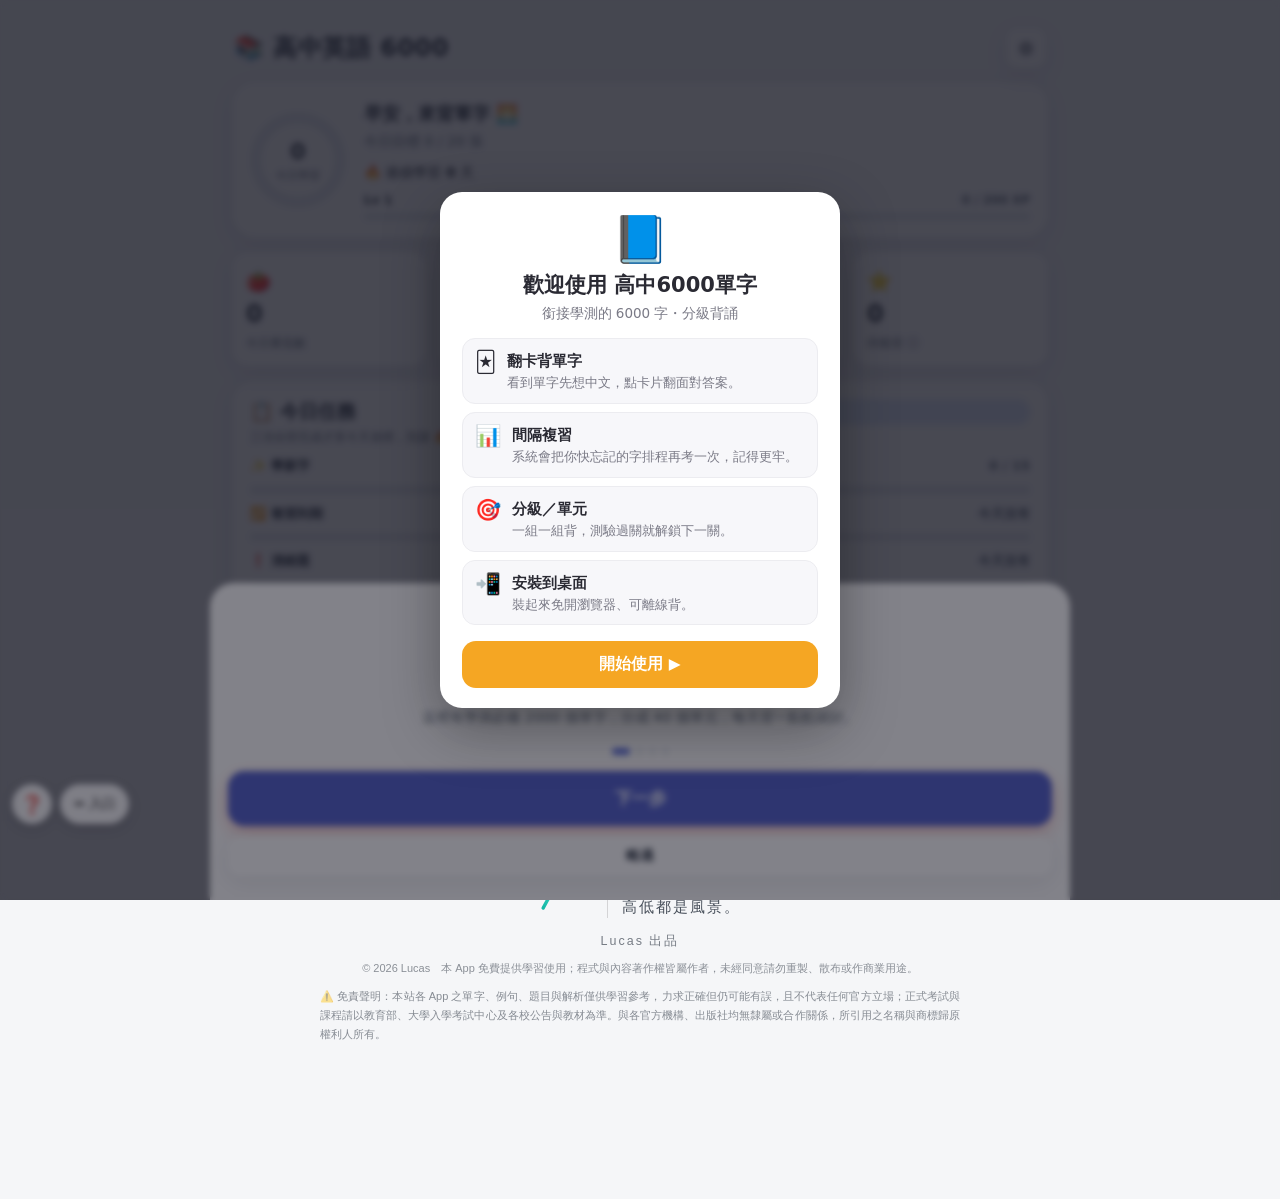
==== index.html @ d00b1665 "深連結：網址帶 ?review=1 開啟時自動進入今日複習(供學習計畫今日卡直達)(升SW) Co-Authored-By: Claude Opus 4.8 (1M context) <noreply" ====
<!DOCTYPE html>
<html lang="zh-Hant">
<head>
<meta charset="UTF-8">
<meta http-equiv="Content-Security-Policy" content="default-src 'self'; script-src 'self' 'unsafe-inline'; style-src 'self' 'unsafe-inline'; img-src 'self' data: blob:; media-src 'self' blob:; connect-src https://eng-progress.fullmodel.workers.dev; base-uri 'none'">
<meta name="viewport" content="width=device-width, initial-scale=1, viewport-fit=cover">
<meta name="theme-color" content="#f5a623">
<meta name="apple-mobile-web-app-capable" content="yes">
<meta name="apple-mobile-web-app-status-bar-style" content="black-translucent">
<meta name="apple-mobile-web-app-title" content="高中6000">
<title>高中英語 6000 單字</title>
<link rel="apple-touch-icon" href="apple-touch-icon.png">
<link rel="icon" href="icon-192.png">
<link rel="manifest" href="manifest.json">
<style>
:root{
  --accent:#5b6ee1; --accent-d:#4655c8; --accent-soft:#e6e9fb;
  --green:#2eb872; --green-soft:#d8f5e6;
  --blue:#4d8df6; --blue-soft:#e1ecfe;
  --amber:#f5a623; --amber-soft:#fdeccd;
  --bg:#f5f6f8; --card:#ffffff; --text:#222b38; --muted:#5f6b7a;
  --line:#e8ebf0; --shadow:0 6px 22px rgba(40,50,70,.10);
  --nav-h:64px; --radius:20px;
  --appw:560px;   /* 版面最大寬度，平板由 media query 放寬 */
}
html[data-theme="dark"]{
  --bg:#11151c; --card:#1b212c; --text:#e8edf4; --muted:#8b96a8;
  --line:#2a3340; --shadow:0 6px 22px rgba(0,0,0,.4);
  --accent-soft:#3a2526; --green-soft:#16332a; --blue-soft:#1a2740; --amber-soft:#3a2f1a;
}
*{box-sizing:border-box;-webkit-tap-highlight-color:transparent}
html,body{margin:0;padding:0;height:100%}
body{
  font-family:-apple-system,"Segoe UI",system-ui,"PingFang TC","Microsoft JhengHei",sans-serif;
  background:var(--bg); color:var(--text);
  overscroll-behavior:none; line-height:1.5;
  padding:env(safe-area-inset-top) env(safe-area-inset-right) 0 env(safe-area-inset-left);
}
#app{max-width:var(--appw); margin:0 auto; min-height:100vh; position:relative; padding-bottom:calc(var(--nav-h) + env(safe-area-inset-bottom) + 12px)}
.view{display:none; padding:16px 16px 0; animation:fade .25s ease}
.view.active{display:block}
@keyframes fade{from{opacity:0;transform:translateY(6px)}to{opacity:1;transform:none}}
h1,h2,h3{margin:0}
.muted{color:var(--muted)}
.center{text-align:center}
button{font-family:inherit; cursor:pointer; border:none; background:none; color:inherit}
.hide{display:none!important}

/* header */
.topbar{display:flex; align-items:center; justify-content:space-between; padding:6px 2px 14px}
.topbar .title{font-size:20px; font-weight:800; letter-spacing:.5px}
.icon-btn{width:40px;height:40px;border-radius:12px;background:var(--card);box-shadow:var(--shadow);font-size:18px;display:flex;align-items:center;justify-content:center}

/* cards */
.panel{background:var(--card); border-radius:var(--radius); box-shadow:var(--shadow); padding:18px; margin-bottom:14px}
.row{display:flex; gap:12px}
.row>*{flex:1}

/* progress ring */
.ring-wrap{display:flex; align-items:center; gap:18px}
.ring{position:relative; width:96px; height:96px; flex:none}
.ring svg{transform:rotate(-90deg)}
.ring .num{position:absolute; inset:0; display:flex; flex-direction:column; align-items:center; justify-content:center}
.ring .num b{font-size:22px; font-weight:800}
.ring .num span{font-size:11px; color:var(--muted)}

/* stat tiles */
.tiles{display:grid; grid-template-columns:repeat(2,1fr); gap:12px}
.tile{background:var(--card); border-radius:16px; box-shadow:var(--shadow); padding:14px}
.tile .v{font-size:24px; font-weight:800}
.tile .l{font-size:12px; color:var(--muted); margin-top:2px}
.tile .ico{font-size:20px}

/* big button */
.btn{display:flex; align-items:center; justify-content:center; gap:8px; width:100%; padding:16px; border-radius:16px; font-size:17px; font-weight:700; background:var(--accent-d); color:#fff; box-shadow:0 6px 16px rgba(232,80,79,.35); transition:transform .08s}
.btn:active{transform:scale(.97)}
.btn.sec{background:var(--card); color:var(--text); box-shadow:var(--shadow)}
.btn.green{background:var(--green); box-shadow:0 6px 16px rgba(46,184,114,.35)}
.btn.blue{background:var(--blue); box-shadow:0 6px 16px rgba(77,141,246,.35)}
.btn.sm{padding:11px; font-size:14px; border-radius:13px}

/* chips */
.chips{display:flex; gap:8px; flex-wrap:wrap; margin:4px 0}
.chip{padding:8px 14px; border-radius:20px; background:var(--card); box-shadow:var(--shadow); font-size:14px; font-weight:600; color:var(--muted)}
.chip.on{background:var(--accent); color:#fff; box-shadow:0 4px 12px rgba(255,107,107,.3)}

/* flashcard */
.deckbar{display:flex; align-items:center; justify-content:space-between; margin-bottom:10px; font-size:13px; color:var(--muted)}
.flash-scene{perspective:1200px; margin:6px 0 16px}
.flash{position:relative; width:100%; height:330px; transform-style:preserve-3d; transition:transform .5s cubic-bezier(.2,.8,.2,1); cursor:pointer}
.flash.flip{transform:rotateY(180deg)}
.face{position:absolute; inset:0; backface-visibility:hidden; -webkit-backface-visibility:hidden; border-radius:24px; background:var(--card); box-shadow:var(--shadow); display:flex; flex-direction:column; align-items:center; justify-content:center; padding:24px; text-align:center}
.face.back{transform:rotateY(180deg); background:linear-gradient(160deg,var(--accent),var(--accent-d)); color:#fff}
.face .word{font-size:46px; font-weight:800; letter-spacing:.5px; word-break:break-word}
.face .pos{margin-top:10px; padding:4px 12px; border-radius:14px; background:var(--accent-soft); color:var(--accent-d); font-size:13px; font-weight:700}
.face.back .pos{background:rgba(255,255,255,.25); color:#fff}
.face .zh{font-size:34px; font-weight:800; margin-top:6px}
.face .example{margin-top:12px; font-size:14px; line-height:1.5; max-width:90%; padding:10px 12px; border-radius:12px; background:rgba(255,255,255,.18)}
.face .example .en{font-weight:700}
.face .example .ex-zh{display:block; font-size:12.5px; opacity:.9; margin-top:3px}
.face .example:empty{display:none}
.face .topic{margin-top:14px; font-size:13px; opacity:.9}
.face .hint{position:absolute; bottom:18px; font-size:12px; color:var(--muted)}
.face.back .hint{color:rgba(255,255,255,.85)}
.speak{position:absolute; top:16px; right:16px; width:44px; height:44px; border-radius:14px; background:var(--accent-soft); color:var(--accent-d); font-size:20px; display:flex; align-items:center; justify-content:center}
.face.back .speak{background:rgba(255,255,255,.22); color:#fff}
.star{position:absolute; top:16px; left:16px; width:44px; height:44px; border-radius:14px; font-size:20px; display:flex; align-items:center; justify-content:center; background:var(--card); color:var(--muted)}
.face.back .star{background:rgba(255,255,255,.22)}
.star.on{color:#ffcf3f}

.rate{display:grid; grid-template-columns:repeat(3,1fr); gap:10px}
.rate button{padding:15px 6px; border-radius:16px; font-size:15px; font-weight:700; box-shadow:var(--shadow)}
.rate .no{background:var(--accent-soft); color:var(--accent-d)}
.rate .ok{background:var(--green-soft); color:var(--green)}
.rate .easy{background:var(--blue-soft); color:var(--blue)}
.rate button .e{display:block; font-size:22px; margin-bottom:2px}

.progress-line{height:8px; background:var(--line); border-radius:6px; overflow:hidden; margin:10px 0}
.progress-line>i{display:block; height:100%; background:var(--accent); border-radius:6px; transition:width .3s}

/* pomodoro bar */
.pomo{display:flex; align-items:center; gap:12px; background:var(--card); border-radius:16px; box-shadow:var(--shadow); padding:12px 14px; margin-bottom:12px}
.pomo .time{font-size:26px; font-weight:800; font-variant-numeric:tabular-nums; min-width:84px}
.pomo .state{font-size:12px; color:var(--muted)}
.pomo .dots{font-size:13px; letter-spacing:2px}
.pomo .ctrl{display:flex; gap:8px; margin-left:auto}
.pomo .ctrl button{width:42px;height:42px;border-radius:12px;background:var(--bg);font-size:17px;display:flex;align-items:center;justify-content:center}
.pomo.focus{outline:2px solid var(--accent)}
.pomo.break{outline:2px solid var(--green)}

/* quiz */
.subtabs{display:flex; gap:8px; margin-bottom:14px}
.subtabs button{flex:1; padding:11px; border-radius:14px; font-weight:700; font-size:14px; background:var(--card); box-shadow:var(--shadow); color:var(--muted)}
.subtabs button.on{background:var(--blue); color:#fff}
.q-passage{background:var(--blue-soft); border-radius:16px; padding:16px; font-size:16px; line-height:1.7; margin-bottom:14px}
.q-text{font-size:18px; font-weight:700; margin-bottom:14px}
.opts{display:flex; flex-direction:column; gap:10px}
.opt{padding:14px 16px; border-radius:14px; background:var(--card); box-shadow:var(--shadow); font-size:16px; text-align:left; display:flex; align-items:center; gap:10px; transition:transform .06s}
.opt:active{transform:scale(.98)}
.opt .k{width:26px;height:26px;border-radius:8px;background:var(--bg);display:flex;align-items:center;justify-content:center;font-weight:700;font-size:13px;flex:none}
.opt.correct{background:var(--green-soft); color:var(--green); font-weight:700}
.opt.correct .k{background:var(--green); color:#fff}
.opt.wrong{background:var(--accent-soft); color:var(--accent-d); font-weight:700}
.opt.wrong .k{background:var(--accent); color:#fff}
.opt.dim{opacity:.55}
.explain{margin-top:14px; padding:14px; border-radius:14px; background:var(--amber-soft); color:var(--text); font-size:14px; line-height:1.6}
.explain b{color:var(--amber)}
.q-meta{display:flex; justify-content:space-between; font-size:13px; color:var(--muted); margin-bottom:10px}

/* stats */
.bars{display:flex; align-items:flex-end; gap:8px; height:110px; padding-top:8px}
.bars .b{flex:1; display:flex; flex-direction:column; align-items:center; gap:6px; height:100%; justify-content:flex-end}
.bars .b .bar{width:70%; min-height:4px; background:var(--accent); border-radius:6px 6px 0 0; transition:height .4s}
.bars .b .day{font-size:11px; color:var(--muted)}
.bars .b .cnt{font-size:11px; color:var(--muted)}
.lvbar{margin-top:6px}
.lvbar .top{display:flex; justify-content:space-between; font-size:13px; margin-bottom:5px}

/* settings rows */
.set-row{display:flex; align-items:center; justify-content:space-between; padding:13px 0; border-bottom:1px solid var(--line)}
.set-row:last-child{border-bottom:none}
.set-row .lab{font-size:15px}
.set-row .lab small{display:block; color:var(--muted); font-size:12px}
.stepper{display:flex; align-items:center; gap:12px}
.stepper button{width:34px;height:34px;border-radius:10px;background:var(--bg);font-size:18px;font-weight:700;display:flex;align-items:center;justify-content:center}
.stepper b{min-width:54px; text-align:center; font-weight:800}
.switch{width:50px;height:30px;border-radius:16px;background:var(--line);position:relative;transition:background .2s}
.switch.on{background:var(--green)}
.switch i{position:absolute;top:3px;left:3px;width:24px;height:24px;border-radius:50%;background:#fff;transition:transform .2s;box-shadow:0 1px 3px rgba(0,0,0,.3)}
.switch.on i{transform:translateX(20px)}

/* bottom nav */
.nav{position:fixed; bottom:0; left:0; right:0; height:calc(var(--nav-h) + env(safe-area-inset-bottom)); padding-bottom:env(safe-area-inset-bottom); background:var(--card); border-top:1px solid var(--line); display:flex; max-width:var(--appw); margin:0 auto; z-index:50}
.nav button{flex:1; display:flex; flex-direction:column; align-items:center; justify-content:center; gap:3px; color:var(--muted); font-size:12px; font-weight:700}
.nav button .ni{font-size:22px; line-height:1}
.nav button.on{color:var(--accent)}
body.quiz-lock .nav{display:none}
body.quiz-lock .quiz-ctrl{display:none}
.wb-cat-h{display:flex;align-items:center;gap:8px;font-size:13px;font-weight:800;color:var(--accent-d);margin:14px 2px 8px;padding-bottom:5px;border-bottom:2px solid var(--accent-soft)}
.wb-cat-h:first-child{margin-top:2px}
.wb-cat-h span{font-size:11px;font-weight:700;color:#fff;background:var(--accent);border-radius:999px;padding:1px 8px}

/* modal */
.overlay{position:fixed; inset:0; background:rgba(20,25,35,.55); display:flex; align-items:flex-end; justify-content:center; z-index:100; opacity:0; pointer-events:none; transition:opacity .25s}
.overlay.show{opacity:1; pointer-events:auto}
.sheet{width:100%; max-width:var(--appw); background:var(--card); border-radius:24px 24px 0 0; padding:20px 18px calc(24px + env(safe-area-inset-bottom)); transform:translateY(100%); transition:transform .3s cubic-bezier(.2,.8,.2,1); max-height:88vh; overflow-y:auto}
.overlay.show .sheet{transform:none}
.sheet h2{font-size:18px; margin-bottom:6px}
.sheet .grab{width:40px;height:5px;border-radius:3px;background:var(--line);margin:0 auto 14px}

/* big result */
.result{text-align:center; padding:10px 0}
.result .big{font-size:64px}
.result .score{font-size:40px; font-weight:800; margin:6px 0}

/* toast */
.toast{position:fixed; left:50%; bottom:calc(var(--nav-h) + 24px); transform:translateX(-50%) translateY(20px); background:var(--text); color:var(--bg); padding:12px 18px; border-radius:14px; font-size:14px; font-weight:600; opacity:0; pointer-events:none; transition:.25s; z-index:200; box-shadow:var(--shadow); max-width:90%}
.toast.show{opacity:1; transform:translateX(-50%) translateY(0)}

/* celebration */
.celebrate{position:fixed; inset:0; display:flex; align-items:center; justify-content:center; z-index:300; pointer-events:none; opacity:0; transition:opacity .2s}
.celebrate.show{opacity:1}
.celebrate .card{background:var(--card); border-radius:24px; box-shadow:var(--shadow); padding:26px 30px; text-align:center; transform:scale(.6)}
.celebrate.show .card{animation:pop .45s ease forwards}
.celebrate .ce{font-size:60px}
.celebrate .ct{font-weight:800; font-size:20px; margin-top:8px}
.celebrate .cs{color:var(--muted); font-size:14px; margin-top:4px}
/* badges grid */
.badges{display:grid; grid-template-columns:repeat(4,1fr); gap:10px}
.badge{background:var(--card); border-radius:14px; box-shadow:var(--shadow); padding:12px 6px; text-align:center}
.badge .be{font-size:26px}
.badge .bt{font-size:11px; margin-top:4px; font-weight:600}
.badge.off{opacity:.32; filter:grayscale(1)}
.empty{text-align:center; padding:40px 20px; color:var(--muted)}
.empty .e{font-size:48px; margin-bottom:10px}
.pop{animation:pop .35s ease}
@keyframes pop{0%{transform:scale(.8)}60%{transform:scale(1.08)}100%{transform:scale(1)}}
.section-title{font-size:14px; font-weight:800; color:var(--muted); margin:18px 2px 8px; letter-spacing:.5px}

/* ===== 每日任務卡 + 首頁收斂 ===== */
.task-seg{margin:10px 0}
.task-seg-top{display:flex;justify-content:space-between;font-size:13px;font-weight:700;margin-bottom:2px}
.task-seg-top span:last-child{color:var(--muted);font-weight:800}
.scope-chip{font-size:12px;font-weight:800;color:var(--blue);background:var(--blue-soft);padding:4px 12px;border-radius:999px;cursor:pointer;white-space:nowrap}
.btn.done{background:var(--green)!important}
.quick-actions{display:grid;grid-template-columns:repeat(4,1fr);gap:8px;margin-top:12px}
.quick-actions button{position:relative;background:var(--bg);border:none;border-radius:14px;padding:10px 4px;font-size:12px;font-weight:700;color:var(--text);cursor:pointer;display:flex;flex-direction:column;align-items:center;gap:4px}
.quick-actions button span{font-size:20px}
.quick-actions button i{position:absolute;top:4px;right:8px;font-style:normal;font-size:11px;font-weight:800;color:#fff;background:var(--amber);min-width:16px;height:16px;line-height:16px;text-align:center;border-radius:9px;padding:0 3px}
.quick-actions button i:empty,.quick-actions button i.zero{display:none}

/* ===== 錯題本頁 ===== */
.wb-sort{display:flex;gap:6px}
.wb-sort button{font-size:12px;font-weight:700;padding:4px 10px;border-radius:999px;border:none;background:var(--bg);color:var(--muted);cursor:pointer}
.wb-sort button.on{background:var(--accent);color:#fff}
.wb-item{display:flex;align-items:center;gap:10px;padding:11px 0;border-bottom:1px solid var(--line)}
.wb-item .w{font-weight:800;font-size:17px}
.wb-item .z{color:var(--muted);font-size:13px;margin-top:2px}
.wb-item .cnt{font-size:11px;font-weight:800;color:var(--amber);background:var(--amber-soft);padding:3px 9px;border-radius:999px;white-space:nowrap}
.wb-item .sp{margin-left:auto;display:flex;gap:6px;align-items:center}
.wb-item .sp button{background:var(--bg);border:none;border-radius:10px;padding:7px 11px;font-size:12px;font-weight:700;color:var(--text);cursor:pointer}
.last-pick{background:var(--amber-soft);color:var(--accent-d);font-size:13px;font-weight:700;padding:8px 11px;border-radius:10px;margin:6px 0 2px}

/* ===== M5 卡片背面分層放大 ===== */
.face.back .zh{font-size:40px;margin-top:2px;line-height:1.1}
.face.back .pos{margin-top:8px;font-size:12px;padding:3px 10px;background:rgba(255,255,255,.25);color:#fff}
.face.back .example{font-size:15px;margin-top:12px;background:rgba(255,255,255,.16)}
.face.back .example .en{font-weight:800}
.face.back .example .ex-zh{font-size:13.5px;opacity:.95;margin-top:4px}
.face.back .topic{margin-top:10px;font-size:11px;opacity:.7}
.face.back .word{font-size:24px;opacity:.85;font-weight:700}

/* ===== M6 測驗題型 + 新手引導 ===== */
.quiz-ctrl{display:flex;flex-direction:column;gap:10px;margin-bottom:14px;background:var(--card);border-radius:16px;box-shadow:var(--shadow);padding:12px}
.qc-row{display:flex;align-items:center;gap:8px}
.qc-lab{font-size:11px;font-weight:800;color:var(--muted);letter-spacing:1px;flex:none;width:30px}
.qc-seg{display:flex;gap:3px;background:var(--bg);border-radius:999px;padding:3px}
.qc-seg.grow{flex:1}
.qc-seg.grow button{flex:1}
.qc-unit{border:none;background:var(--bg);border-radius:999px;padding:8px 14px;font-size:12.5px;font-weight:700;color:var(--text);cursor:pointer;flex:1;max-width:160px}
.qc-seg button{border:none;background:none;font-size:13px;font-weight:700;color:var(--muted);padding:7px 12px;border-radius:999px;cursor:pointer;white-space:nowrap;transition:.15s}
.qc-seg button.on{background:var(--accent);color:#fff;box-shadow:0 2px 8px rgba(255,107,107,.3)}
.ob-dots{display:flex;gap:6px;justify-content:center;margin-bottom:16px}
.ob-dot{width:7px;height:7px;border-radius:999px;background:var(--line);transition:.2s}
.ob-dot.on{background:var(--accent);width:18px}

/* ===== M7 單元闖關地圖 ===== */
.map-grid{display:grid;grid-template-columns:repeat(4,1fr);gap:10px;padding:2px}
.map-cell{aspect-ratio:1;border-radius:16px;display:flex;flex-direction:column;align-items:center;justify-content:center;font-weight:800;cursor:pointer;background:var(--card);box-shadow:var(--shadow)}
.map-cell .u{font-size:17px}
.map-cell .s{font-size:17px;margin-top:1px}
.map-cell.locked{background:var(--bg);color:var(--muted);cursor:not-allowed;box-shadow:none}
.map-cell.passed{background:linear-gradient(160deg,var(--green),#1c9c5e);color:#fff}
.map-cell.open{outline:2px solid var(--accent);outline-offset:-2px}

/* ===== M8 學測倒數/老師作業 banner ===== */
.banner{padding:11px 14px;border-radius:14px;font-size:13px;font-weight:700;margin-bottom:10px;line-height:1.5}
.banner.exam{background:var(--blue-soft);color:var(--blue)}
.banner.assign{background:var(--amber-soft);color:var(--accent-d);cursor:pointer}
/* ===== 安裝到桌面按鈕 ===== */
.install-btn{width:100%;display:flex;align-items:center;gap:10px;padding:13px 16px;border-radius:14px;font-size:15px;font-weight:800;background:var(--green);color:#fff;box-shadow:0 5px 16px rgba(46,184,114,.35);margin-bottom:12px;cursor:pointer;border:none;font-family:inherit}
.install-btn span{font-size:18px}
.install-btn.sec{background:var(--card);color:var(--text);box-shadow:var(--shadow)}
.install-tip{background:var(--green-soft);color:var(--text);border-radius:14px;padding:14px 16px;font-size:14px;line-height:1.8;margin-bottom:12px}
.install-tip b{color:var(--green)}
.install-x{display:inline-block;margin-top:8px;color:var(--green);font-weight:800;cursor:pointer}

/* ===== 單元分頁（課本目錄） ===== */
.units-grid{display:grid;grid-template-columns:repeat(2,1fr);gap:10px;padding:2px}
.unit-card{border-radius:16px;padding:12px 13px;background:var(--card);box-shadow:var(--shadow);cursor:pointer}
.unit-card.locked{background:var(--bg);color:var(--muted);cursor:not-allowed;box-shadow:none}
.unit-card.passed{background:linear-gradient(160deg,var(--green),#1c9c5e);color:#fff}
.unit-card.open{outline:2px solid var(--accent);outline-offset:-2px}
.uc-top{display:flex;justify-content:space-between;align-items:center}
.uc-n{font-size:15px;font-weight:800}
.uc-sub{font-size:12px;opacity:.85;margin-top:5px}
.unit-card .progress-line{margin:6px 0 0;height:6px}

/* ===== 錯題本標籤 ===== */
.wb-tag{font-size:10px;font-weight:800;color:var(--blue);background:var(--blue-soft);padding:2px 6px;border-radius:6px;margin-left:4px;vertical-align:middle}
.wb-u{font-size:10px;font-weight:700;color:var(--muted);margin-left:4px;vertical-align:middle}

/* ===== 魔王字 ===== */
.wb-item.boss{background:linear-gradient(90deg,rgba(232,80,79,.07),transparent);border-radius:10px;padding-left:6px}
.wb-item.boss .w{color:var(--accent-d)}

/* ===== 拼字輸入題型 ===== */
.spell-in{width:100%;box-sizing:border-box;margin-top:16px;padding:14px 16px;font-size:22px;font-weight:800;border:2px solid var(--line);border-radius:14px;background:var(--bg);color:var(--text);text-align:center;letter-spacing:1px}
.spell-in:focus{outline:none;border-color:var(--blue)}
/* ===== 填空題（cloze） ===== */
.cloze-sent{font-size:19px;line-height:1.75;font-weight:600}
.cloze-b{color:var(--blue);letter-spacing:2px;font-weight:800}
.cloze-hint{margin-top:10px;font-size:14px;color:var(--muted)}

/* ===== 無障礙：減少動態 + 焦點環 ===== */
@media (prefers-reduced-motion: reduce){ *{animation-duration:.01ms!important; transition-duration:.01ms!important; scroll-behavior:auto!important} }
:focus-visible{outline:3px solid var(--blue); outline-offset:2px; border-radius:8px}

/* ===== 多義字 另解 ===== */
.face.back .sense2{margin-top:8px;font-size:13px;background:rgba(255,255,255,.16);padding:7px 11px;border-radius:10px;max-width:90%;line-height:1.5}
.face.back .sense2:empty{display:none}
.face.back .sense2 b{background:rgba(255,255,255,.28);padding:1px 6px;border-radius:6px;margin-right:3px}
.face.back .sense2 .ex-zh{display:block;font-size:12px;opacity:.9;margin-top:3px}

/* ===== 響應式：平板 / 大螢幕動態放大 ===== */
@media (min-width:700px){
  :root{ --appw:680px; --nav-h:70px; --radius:24px; }
  .view{ padding:22px 22px 0; }
  .topbar .title{ font-size:24px; }
  .flash{ height:400px; }
  .face .word{ font-size:56px; }
  .face .zh{ font-size:40px; }
  .face.back .zh{ font-size:46px; }
  .face .example{ font-size:16px; }
  .face.back .example{ font-size:17px; }
  .q-text{ font-size:20px; }
  .opt{ font-size:17px; padding:16px 18px; }
  .q-passage{ font-size:17px; }
  .tiles{ grid-template-columns:repeat(3,1fr); }
  .units-grid{ grid-template-columns:repeat(3,1fr); }
  .map-grid{ grid-template-columns:repeat(5,1fr); }
  .badges{ grid-template-columns:repeat(5,1fr); }
  .nav button{ font-size:13px; }
  .nav button .ni{ font-size:24px; }
}
@media (min-width:1040px){
  :root{ --appw:860px; }
  .flash{ height:440px; }
  .face .word{ font-size:62px; }
  .units-grid{ grid-template-columns:repeat(4,1fr); }
  .map-grid{ grid-template-columns:repeat(6,1fr); }
  .tiles{ grid-template-columns:repeat(4,1fr); }
}
/* 橫向矮螢幕（手機/平板橫放）：縮短卡片避免被切 */
@media (max-height:560px) and (min-width:640px){
  .flash{ height:260px; }
  .face .word{ font-size:40px; }
  .face .zh{ font-size:30px; }
}

.exam-entry{width:100%;margin-top:10px;background:var(--accent-soft);color:var(--accent-d);border:none;border-radius:14px;padding:12px 10px;font-size:14px;font-weight:800;cursor:pointer;display:flex;flex-direction:column;align-items:center;gap:2px;line-height:1.3}
.exam-entry small{font-weight:600;color:var(--muted);font-size:10.5px}
#view-exam .exam-grid{display:grid;grid-template-columns:repeat(auto-fill,minmax(94px,1fr));gap:7px;padding:2px 12px 132px}
.exchip{position:relative;background:var(--card);border:1px solid var(--line);border-left:4px solid var(--line);border-radius:11px;padding:8px 5px 6px;cursor:pointer;display:flex;flex-direction:column;align-items:center;gap:2px;font-weight:700;color:var(--text);transition:opacity .12s,background .12s;-webkit-tap-highlight-color:transparent}
.exchip .ew{font-size:12.5px;word-break:break-word;text-align:center;line-height:1.15}
.exchip .em{font-size:9px;color:var(--muted);font-weight:600}
.exchip.known{background:var(--bg);opacity:.5}
.exchip.known .ew{text-decoration:line-through}
.exchip.lv1{border-left-color:#7ed957}.exchip.lv2{border-left-color:#2eb872}.exchip.lv3{border-left-color:#4d8df6}.exchip.lv4{border-left-color:#5b6ee1}.exchip.lv5{border-left-color:#b06be1}.exchip.lv6{border-left-color:#e8504f}.exchip.lv0{border-left-color:#aaa}
.exchip .ez{font-size:10.5px;color:var(--accent-d);font-weight:700;text-align:center;line-height:1.2;margin-top:1px}
.exchip .exx{position:absolute;top:3px;right:4px;width:16px;height:16px;border:1.5px solid var(--line);border-radius:50%;font-size:10px;line-height:13px;text-align:center;color:var(--green);background:var(--card);font-weight:800}
.exchip .exx.on{background:var(--green);color:#fff;border-color:var(--green)}
.exchip.playing{outline:2px solid var(--accent-d);outline-offset:1px;background:var(--accent-soft)}
.exam-filters{display:flex;flex-wrap:wrap;gap:6px;margin:8px 0 2px}
.exam-toggles{display:flex;flex-wrap:wrap;gap:12px;align-items:center;font-size:13px;color:var(--text);margin-top:8px}
.exam-toggles label{display:flex;align-items:center;gap:5px;cursor:pointer}
.exam-toggles .mini{margin-left:auto;background:none;border:1px solid var(--line);border-radius:8px;padding:4px 9px;font-size:12px;color:var(--muted);cursor:pointer}
.exam-actions{position:fixed;left:50%;transform:translateX(-50%);bottom:calc(var(--nav-h) + env(safe-area-inset-bottom));width:min(480px,100vw);box-sizing:border-box;display:flex;gap:8px;padding:8px 12px;background:linear-gradient(transparent,var(--bg) 38%);z-index:5}
.exam-build{flex:1;background:var(--accent-d);color:#fff;border:none;border-radius:12px;padding:12px 8px;font-size:13px;font-weight:800;cursor:pointer}
.exam-build.alt{background:var(--card);color:var(--accent-d);border:2px solid var(--accent-d)}
</style>
</head>
<body>
<div id="app">

  <!-- ===== HOME ===== -->
  <section class="view active" id="view-home">
    <div class="topbar">
      <div class="title">📚 高中英語 6000</div>
      <button class="icon-btn" onclick="openSettings()">⚙️</button>
    </div>

    <div class="panel">
      <div class="ring-wrap">
        <div class="ring">
          <svg width="96" height="96" viewBox="0 0 96 96">
            <circle cx="48" cy="48" r="42" fill="none" stroke="var(--line)" stroke-width="10"/>
            <circle id="goalRing" cx="48" cy="48" r="42" fill="none" stroke="var(--accent)" stroke-width="10" stroke-linecap="round" stroke-dasharray="264" stroke-dashoffset="264"/>
          </svg>
          <div class="num"><b id="goalNum">0</b><span>今日學習</span></div>
        </div>
        <div style="flex:1">
          <div id="greet" style="font-size:18px;font-weight:800">嗨，準備好了嗎？</div>
          <div class="muted" id="goalText" style="font-size:14px;margin-top:4px">今日目標 0 / 20 張</div>
          <div id="streakRow" style="margin-top:10px;font-size:14px">🔥 連續學習 <b id="streakHome">0</b> 天</div>
          <div style="margin-top:8px"><div style="display:flex;justify-content:space-between;font-size:12px;font-weight:700"><span id="lvText">Lv 1</span><span id="xpText" class="muted">0 / 200 XP</span></div><div class="progress-line" style="margin:4px 0 0;height:7px"><i id="xpBar" style="width:0%;background:linear-gradient(90deg,var(--amber),var(--accent))"></i></div></div>
        </div>
      </div>
    </div>

    <div id="installBar"></div>

    <div id="homeBanners"></div>

    <div class="tiles">
      <div class="tile"><div class="ico">🍅</div><div class="v" id="pomoToday">0</div><div class="l">今日番茄數</div></div>
      <div class="tile"><div class="ico">🎯</div><div class="v" id="accToday">—</div><div class="l">今日答對率</div></div>
      <div class="tile"><div class="ico">📚</div><div class="v" id="masteredCount">0</div><div class="l" style="cursor:pointer" onclick="toast('精熟＝連續答對、升到第 5 盒以上的字')">已精熟單字 ⓘ</div></div>
      <div class="tile"><div class="ico">⭐</div><div class="v" id="dueCount">0</div><div class="l" style="cursor:pointer" onclick="toast('待複習＝今天到期、該再看一次的字')">待複習 ⓘ</div></div>
    </div>

    <div class="panel" style="margin-top:14px" id="taskCard">
      <div class="row" style="justify-content:space-between;align-items:center;margin-bottom:2px">
        <h3 style="margin:0">📋 今日任務</h3>
        <span class="scope-chip" id="deckScope" onclick="openDeckPicker()" title="點我換範圍/單元">全部</span>
      </div>
      <div class="muted" style="font-size:12px;margin-bottom:6px">三項全部完成才算今天達標，別讓 🔥 連續天數斷掉</div>
      <div id="taskSegs"></div>
      <button class="btn" id="mainCta" style="margin-top:14px" onclick="startToday()">開始今天 ▶</button>
      <div class="quick-actions">
        <button onclick="go('quiz')"><span>📝</span>測驗</button>
        <button onclick="startQuick()"><span>⚡</span>快速5題</button>
        <button id="wrongBtn" onclick="go('wrong')"><span>🔁</span>錯題<i id="wrongNum"></i></button>
        <button onclick="startReview(true)"><span>🍅</span>番茄鐘</button>
      </div>
      <button class="exam-entry" onclick="go('exam')">📝 學測考古單字盤點<small>110–115 全卷 · 2570 字 · 劃掉會的、練不會的</small></button>
    </div>
  </section>

  <!-- ===== FLASHCARDS ===== -->
  <section class="view" id="view-cards">
    <div class="topbar">
      <div class="title">單字卡</div>
      <button class="icon-btn" onclick="openDeckPicker()">🎚️</button>
    </div>

    <div class="pomo hide" id="pomoBar">
      <div>
        <div class="time" id="pomoTime">10:00</div>
        <div class="state" id="pomoState">專注中</div>
      </div>
      <div class="dots" id="pomoDots"></div>
      <div class="ctrl">
        <button id="pomoToggle" onclick="togglePomo()">⏸</button>
        <button onclick="stopPomo()">⏹</button>
      </div>
    </div>

    <div id="studyArea">
      <div class="deckbar">
        <span id="deckLabel">今日複習</span>
        <span id="deckCount">0 / 0</span>
      </div>
      <div class="progress-line"><i id="deckProg" style="width:0%"></i></div>

      <div class="flash-scene">
        <div class="flash" id="flash" onclick="flipCard()">
          <div class="face front">
            <button class="star" id="starBtn" onclick="event.stopPropagation();toggleStar()">★</button>
            <button class="speak" onclick="event.stopPropagation();speakWord()">🔊</button>
            <div class="word" id="fWord">—</div>
            <div class="pos" id="fPos"></div>
            <div class="hint">點一下看中文 👆</div>
          </div>
          <div class="face back">
            <button class="speak" onclick="event.stopPropagation();speakCard()">🔊</button>
            <div class="word" id="bWord" style="font-size:30px"></div>
            <div class="zh" id="bZh"></div>
            <div class="pos" id="bPos"></div>
            <div class="example" id="bExample"></div>
            <div class="sense2" id="bSense2"></div>
            <div class="topic" id="bTopic"></div>
            <div class="hint">下方選或滑動：← 不會 · → 記得 · ↑ 太簡單</div>
          </div>
        </div>
      </div>

      <div class="rate" id="rateRow">
        <button class="no" onclick="rate('no')"><span class="e">😵</span>不會</button>
        <button class="ok" onclick="rate('ok')"><span class="e">🙂</span>記得</button>
        <button class="easy" onclick="rate('easy')"><span class="e">😎</span>太簡單</button>
      </div>
    </div>

    <div id="reviewArea" class="hide">
      <div class="deckbar"><span id="rvLabel">今日複習</span><span id="rvCount">0 / 0</span></div>
      <div class="progress-line"><i id="rvProg" style="width:0%"></i></div>
      <div class="rv-mode" id="rvMode"></div>
      <div id="rvBody"></div>
    </div>

    <div id="studyDone" class="hide"></div>
  </section>

  <!-- ===== QUIZ ===== -->
  <section class="view" id="view-quiz">
    <div class="topbar"><div class="title">單字測驗</div><button class="icon-btn" id="quizExit" style="display:none" onclick="exitQuiz()">✕</button></div>
    <div class="quiz-ctrl">
      <div class="qc-row">
        <span class="qc-lab">題型</span>
        <div class="qc-seg grow" id="qcDir">
          <button data-d="en2zh" onclick="setQuizDir('en2zh')">英→中</button>
          <button data-d="zh2en" onclick="setQuizDir('zh2en')">中→英</button>
          <button data-d="spell" onclick="setQuizDir('spell')">拼字</button>
          <button data-d="cloze" onclick="setQuizDir('cloze')">填空</button>
        </div>
      </div>
      <div class="qc-row">
        <span class="qc-lab">範圍</span>
        <select id="qcUnit" class="qc-unit" style="max-width:none;flex:1" onchange="setQuizUnit(this.value)"></select>
        <span class="qc-lab" style="width:auto;margin-left:auto;color:var(--muted);font-weight:700">📝 固定 50 題</span>
      </div>
    </div>
    <div id="quizBody"></div>
  </section>

  <!-- ===== STATS ===== -->
  <section class="view" id="view-stats">
    <div class="topbar"><div class="title">統計</div><button class="icon-btn" onclick="openSettings()">⚙️</button></div>

    <div class="tiles">
      <div class="tile"><div class="ico">🍅</div><div class="v" id="s-pomoTotal">0</div><div class="l">累積番茄數</div></div>
      <div class="tile"><div class="ico">🔥</div><div class="v" id="s-streak">0</div><div class="l">連續天數</div></div>
      <div class="tile"><div class="ico">✅</div><div class="v" id="s-acc">—</div><div class="l">總答對率</div></div>
      <div class="tile"><div class="ico">🃏</div><div class="v" id="s-totalCards">0</div><div class="l">累積複習張數</div></div>
    </div>

    <div class="panel" style="margin-top:14px">
      <h3 style="margin-bottom:6px">最近 7 天</h3>
      <div class="bars" id="weekBars"></div>
    </div>

    <div class="panel">
      <h3 style="margin-bottom:4px">單字熟練度</h3>
      <div class="muted" style="font-size:12px;margin-bottom:12px">「精熟」= 連續答對升到第 5 盒以上（★）</div>
      <div class="lvbar"><div class="top"><span>基礎 1200 字</span><span id="lv1txt">0 / 0</span></div><div class="progress-line"><i id="lv1bar" style="width:0%"></i></div></div>
      <div class="lvbar" style="margin-top:14px"><div class="top"><span>挑戰 800 字</span><span id="lv2txt">0 / 0</span></div><div class="progress-line"><i id="lv2bar" style="width:0%;background:var(--blue)"></i></div></div>
    </div>

    <div class="panel">
      <h3 style="margin-bottom:4px">各主題精熟度</h3>
      <div class="muted" style="font-size:12px;margin-bottom:10px">看看哪些主題還要加強</div>
      <div id="topicStats"></div>
    </div>

    <div class="panel">
      <h3 style="margin-bottom:10px">成就徽章 🏅</h3>
      <div class="badges" id="badgeGrid"></div>
    </div>
  </section>

  <!-- ===== WRONG BOOK ===== -->
  <section class="view" id="view-wrong">
    <div class="topbar"><div class="title">🔁 錯題本</div><button class="icon-btn" onclick="go('home')">✕</button></div>
    <div class="panel">
      <div class="row" style="justify-content:space-between;align-items:center">
        <div><b id="wbCount">0</b> 個錯題<span id="wbDueTxt" class="muted" style="font-size:12px"></span></div>
        <div class="muted" style="font-size:12px">英↔中 各連對 2 次才畢業</div>
      </div>
      <button class="btn" id="wbReviewBtn" style="margin-top:12px" onclick="quizWrong()">📝 開始複習錯題</button>
      <button class="btn sec sm" style="margin-top:10px" onclick="startStudy('wrong',false)">🃏 翻卡看一遍（複習印象，不計畢業）</button>
    </div>
    <div class="panel">
      <div class="row" style="justify-content:space-between;align-items:center;margin-bottom:4px">
        <h3 style="margin:0">清單</h3>
        <div class="wb-sort">
          <button id="wbSortN" class="on" onclick="setWbSort('n')">最常錯</button>
          <button id="wbSortT" onclick="setWbSort('t')">最近錯</button>
        </div>
      </div>
      <div class="qc-row" style="margin-bottom:8px"><span class="qc-lab">分類</span>
        <div class="qc-seg grow" id="wbGroupSeg">
          <button data-g="topic" class="on" onclick="setWbGroup('topic')">主題</button>
          <button data-g="pos" onclick="setWbGroup('pos')">詞性</button>
          <button data-g="unit" onclick="setWbGroup('unit')">單元</button>
          <button data-g="level" onclick="setWbGroup('level')">級別</button>
        </div>
      </div>
      <div id="wbList"></div>
    </div>
  </section>

  <!-- ===== UNITS ===== -->
  <section class="view" id="view-units">
    <div class="topbar"><div class="title">📚 單元</div><div></div></div>
    <div class="panel">
      <div class="muted" style="font-size:13px;margin-bottom:4px">40 個單元、每單元 50 字。點單元看清單、學習與測驗。測驗 ≥80% 過關蓋 ⭐ 解鎖下一關。已過 <b id="unitsPassed">0</b> / <span id="unitsTotal">40</span> 關</div>
      <div class="progress-line"><i id="unitsProg" style="width:0%;background:var(--green)"></i></div>
      <div class="row" style="justify-content:space-between;align-items:center;margin-top:10px">
        <span class="muted" style="font-size:12px">🔓 自由模式（任意單元都能練，不用照順序解鎖）</span>
        <div class="switch" id="swFree" onclick="toggleFreeUnit()"><i></i></div>
      </div>
    </div>
    <div class="units-grid" id="unitsGrid"></div>
    <div class="panel" style="margin-top:16px">
      <h3 style="margin-bottom:4px">🏆 綜合測驗</h3>
      <div class="muted" style="font-size:12px;margin-bottom:10px">每過完 4 個單元解鎖一關，用「拼字」考 100 題，答對率 ≥80% 過關 🏆</div>
      <div class="units-grid" id="comboGrid"></div>
    </div>
  </section>

  <!-- ===== UNIT DETAIL ===== -->
  <section class="view" id="view-unitdetail">
    <div class="topbar"><div class="title" id="udTitle">Unit</div><button class="icon-btn" onclick="go('units')">✕</button></div>
    <div class="panel">
      <div id="udStats" class="muted" style="font-size:13px;margin-bottom:4px"></div>
      <div class="progress-line"><i id="udProg" style="width:0%;background:var(--green)"></i></div>
      <div class="row" style="margin-top:12px;gap:8px">
        <button class="btn sm" style="flex:1" onclick="startUnitLearn(udCur)">📖 學習這單元</button>
        <button class="btn sm sec" style="flex:1" onclick="startUnitChallenge(udCur)">📝 測驗驗收</button>
      </div>
    </div>
    <div class="panel">
      <h3 style="margin-bottom:6px">單字清單（<span id="udCount">50</span>）</h3>
      <div id="udList"></div>
    </div>
  </section>

<section class="view" id="view-exam">
      <div class="topbar"><div class="title">📝 學測考古單字</div><button class="icon-btn" onclick="go('home')">✕</button></div>
      <div class="panel">
        <div style="font-size:12.5px;color:var(--muted);line-height:1.65">過去 6 年（110–115）學測<b style="color:var(--text)">整份考卷</b>出現、且在 6000 字表內的 2570 字。<b style="color:var(--text)">認識的點一下劃掉</b>，剩下不熟的一鍵變題庫。<b>⭐</b>＝詞彙題考出的正解字；左側色條＝級別；標籤＝出現年數。</div>
        <div id="examCount" style="margin:10px 0 4px;font-size:14px"></div>
        <div class="exam-filters" id="examLevelChips"></div>
        <div class="exam-filters" id="examYearChips"></div>
        <div class="exam-toggles">
          <label><input type="checkbox" id="examReview" onchange="setExamFilter('review',this.checked)"> 🔁 複習模式</label>
          <label><input type="checkbox" id="examShowZh" onchange="setExamFilter('showZh',this.checked)"> 顯示中文</label>
          <label><input type="checkbox" id="examOnlyAns" onchange="setExamFilter('onlyAns',this.checked)"> 只看正解⭐</label>
          <label><input type="checkbox" id="examHideKnown" onchange="setExamFilter('hideKnown',this.checked)"> 隱藏已劃掉</label>
          <button class="mini" id="examPlayBtn" onclick="examPlayToggle()">🔊 聽讀</button>
          <button class="mini" onclick="examResetKnown()">清除標記</button>
        </div>
        <div style="font-size:11.5px;color:var(--muted);margin-top:6px;line-height:1.5">💡 <b>盤點模式</b>點卡＝直接劃掉；開<b>複習模式</b>後點卡＝<b>發音＋翻中文</b>、用角落 ✓ 劃掉。「🔊 聽讀」會自動念出目前不熟的字。</div>
      </div>
      <div class="exam-grid" id="examGrid"></div>
      <div class="exam-actions">
        <button class="exam-build" id="examBuildBtn" onclick="buildExamDeck('cards')"></button>
        <button class="exam-build alt" id="examQuizBtn" onclick="buildExamDeck('quiz')"></button>
      </div>
    </section>

  <!-- ===== NAV ===== -->
  <nav class="nav">
    <button id="nav-home" class="on" aria-label="首頁" onclick="go('home')"><span class="ni">🏠</span>首頁</button>
    <button id="nav-cards" aria-label="單字卡" onclick="go('cards')"><span class="ni">🃏</span>單字卡</button>
    <button id="nav-units" aria-label="單元" onclick="go('units')"><span class="ni">📚</span>單元</button>
    <button id="nav-quiz" aria-label="測驗" onclick="go('quiz')"><span class="ni">📝</span>測驗</button>
    <button id="nav-wrong" aria-label="錯題" onclick="go('wrong')"><span class="ni">🔁</span>錯題</button>
    <button id="nav-exam" aria-label="學測考古" onclick="go(\'exam\')"><span class="ni">🎯</span>考古</button>
    <button id="nav-stats" aria-label="統計" onclick="go('stats')"><span class="ni">📊</span>統計</button>
  </nav>
</div>

<!-- ===== ONBOARDING ===== -->
<div class="overlay" id="onboardOverlay">
  <div class="sheet" style="text-align:center">
    <div id="obIcon" style="font-size:56px;line-height:1.2">📚</div>
    <h2 id="obTitle" style="justify-content:center"></h2>
    <div class="muted" id="obText" style="font-size:14px;margin:8px 4px 20px;line-height:1.6"></div>
    <div class="ob-dots" id="obDots"></div>
    <button class="btn" id="obBtn" onclick="nextOnboard()">下一步</button>
    <button class="btn sec sm" style="margin-top:10px" onclick="finishOnboard()">略過</button>
  </div>
</div>

<!-- ===== SETTINGS SHEET ===== -->
<div class="overlay" id="settingsOverlay" onclick="if(event.target===this)closeSettings()">
  <div class="sheet">
    <div class="grab"></div>
    <h2>設定</h2>
    <div class="muted" style="font-size:13px;margin-bottom:10px">調整成適合你的節奏</div>

    <div class="section-title">番茄鐘</div>
    <div class="set-row"><div class="lab">專注時間<small>建議 10–15 分鐘</small></div>
      <div class="stepper"><button onclick="stepSet('focusMin',-5)">−</button><b><span id="setFocus">10</span> 分</b><button onclick="stepSet('focusMin',5)">＋</button></div></div>
    <div class="set-row"><div class="lab">休息時間</div>
      <div class="stepper"><button onclick="stepSet('breakMin',-1)">−</button><b><span id="setBreak">5</span> 分</b><button onclick="stepSet('breakMin',1)">＋</button></div></div>
    <div class="set-row"><div class="lab">長休息時間<small>每完成 4 個番茄</small></div>
      <div class="stepper"><button onclick="stepSet('longBreakMin',-5)">−</button><b><span id="setLongBreak">15</span> 分</b><button onclick="stepSet('longBreakMin',5)">＋</button></div></div>

    <div class="section-title">學習</div>
    <div class="set-row"><div class="lab">每日目標<small>每天想背幾張卡</small></div>
      <div class="stepper"><button onclick="stepSet('dailyGoal',-5)">−</button><b><span id="setGoal">20</span> 張</b><button onclick="stepSet('dailyGoal',5)">＋</button></div></div>
    <div class="set-row"><div class="lab">每日新字<small>今日任務的學新字目標</small></div>
      <div class="stepper"><button onclick="stepSet('dailyNew',-5)">−</button><b><span id="setNew">15</span> 字</b><button onclick="stepSet('dailyNew',5)">＋</button></div></div>
    <div class="set-row"><div class="lab">學測日期<small>設定後首頁顯示倒數與每日建議量</small></div>
      <input type="date" id="setExam" onchange="setExamDate(this.value)" style="border:1px solid var(--line);border-radius:10px;padding:6px 8px;font-size:13px;color:var(--text);background:var(--card)"></div>
    <div class="set-row"><div class="lab">每日提醒<small>到設定時間若任務未完成會提醒</small></div>
      <div class="switch" id="swRemind" onclick="toggleRemind()"><i></i></div></div>
    <div class="set-row"><div class="lab">提醒時間<small>開著 App 較準；關閉 App 無法保證（離線限制）</small></div>
      <input type="time" id="setRemindTime" onchange="setRemindTime(this.value)" style="border:1px solid var(--line);border-radius:10px;padding:6px 8px;font-size:13px;color:var(--text);background:var(--card)"></div>
    <div class="set-row"><div class="lab">自動翻卡<small>翻面後自動評「記得」並換下一張</small></div>
      <div class="switch" id="swAuto" onclick="toggleSet('autoAdvance')"><i></i></div></div>
    <div class="set-row" id="rowAutoSec"><div class="lab">自動換卡秒數<small>翻面後等幾秒換下一張</small></div>
      <div class="stepper"><button onclick="stepSet('autoAdvanceSec',-1)">−</button><b><span id="setAutoSec">8</span> 秒</b><button onclick="stepSet('autoAdvanceSec',1)">＋</button></div></div>
    <div class="set-row"><div class="lab">跳過已精熟<small>複習時略過已精熟(★熟練)的字</small></div>
      <div class="switch" id="swSkip" onclick="toggleSet('skipMastered')"><i></i></div></div>
    <div class="set-row"><div class="lab">卡片背面顯示例句<small>關掉可讓背面更簡潔</small></div>
      <div class="switch on" id="swExample" onclick="toggleSet('showExample')"><i></i></div></div>
    <div class="set-row"><div class="lab">發音音效</div>
      <div class="switch on" id="swSound" onclick="toggleSet('sound')"><i></i></div></div>
    <div class="set-row"><div class="lab">翻卡自動唸英文<small>給習慣先聽再背的人</small></div>
      <div class="switch" id="swAutoSpeak" onclick="toggleSet('autoSpeak')"><i></i></div></div>

    <div class="section-title">家長 / 護眼</div>
    <div class="set-row"><div class="lab">減壓模式<small>隱藏連續天數與學測倒數、提醒改正向</small></div>
      <div class="switch" id="swCalm" onclick="toggleSet('calmMode')"><i></i></div></div>
    <div class="set-row"><div class="lab">螢幕時間提醒<small>連續使用到時提醒休息看遠方</small></div>
      <div class="stepper"><button onclick="stepSet('screenLimit',-15)">−</button><b><span id="setScreen">關</span></b><button onclick="stepSet('screenLimit',15)">＋</button></div></div>
    <div class="set-row"><div class="lab">設定密碼鎖<small id="pinState">未設定（孩子可自行更動設定）</small></div>
      <button class="btn sec sm" style="width:auto;padding:8px 14px" onclick="setPin()">設定</button></div>

    <div class="section-title">外觀</div>
    <div class="set-row"><div class="lab">深色模式<small>預設跟隨手機系統</small></div>
      <div class="switch" id="swDark" onclick="toggleSet('dark')"><i></i></div></div>
    <div class="set-row"><div class="lab">簡潔模式<small>關掉慶祝動畫，專心衝刺</small></div>
      <div class="switch" id="swMinimal" onclick="toggleSet('minimal')"><i></i></div></div>
    <div class="set-row"><div class="lab">精簡首頁<small>首頁隱藏統計磚，只留任務與開始</small></div>
      <div class="switch" id="swSimpleHome" onclick="toggleSet('simpleHome')"><i></i></div></div>

    <div class="section-title">老師作業</div>
    <button class="btn sec sm" style="margin-top:6px" onclick="document.getElementById('assignFile').click()">📥 匯入老師作業檔</button>
    <input type="file" id="assignFile" accept="application/json,.json" class="hide" onchange="importAssignment(event)">
    <button class="btn sec sm" style="margin-top:10px" onclick="exportAssignmentTemplate()">📤 匯出作業範本（老師用）</button>

    <div class="section-title">學生資料（班級彙整用）</div>
    <div class="set-row"><div class="lab">班級</div><input id="pfCls" onchange="setProfile('cls',this.value)" placeholder="例 801" style="width:110px;border:1px solid var(--line);border-radius:10px;padding:6px 8px;font-size:13px;background:var(--card);color:var(--text)"></div>
    <div class="set-row"><div class="lab">座號</div><input id="pfSeat" onchange="setProfile('seat',this.value)" placeholder="例 15" style="width:110px;border:1px solid var(--line);border-radius:10px;padding:6px 8px;font-size:13px;background:var(--card);color:var(--text)"></div>
    <div class="set-row"><div class="lab">姓名</div><input id="pfName" onchange="setProfile('name',this.value)" placeholder="姓名" style="width:110px;border:1px solid var(--line);border-radius:10px;padding:6px 8px;font-size:13px;background:var(--card);color:var(--text)"></div>
    <button class="btn sec sm" style="margin-top:6px" onclick="exportForTeacher()">📤 匯出進度給老師</button>

    <div class="section-title">資料</div>
    <button class="btn sec sm" style="margin-top:6px" onclick="exportData()">📤 匯出學習紀錄</button>
    <button class="btn sec sm" style="margin-top:10px" onclick="document.getElementById('importFile').click()">📥 匯入備份檔</button>
    <input type="file" id="importFile" accept="application/json,.json" class="hide" onchange="importData(event)">
    <button class="btn sm" style="margin-top:10px;background:var(--card);color:var(--accent-d);box-shadow:var(--shadow)" onclick="resetData()">🗑️ 清除所有紀錄</button>
    <div class="section-title">關於與版權</div>
    <div class="muted" style="font-size:12px;line-height:1.7;padding:2px 2px 4px">字表依<b>大學入學考試中心「高中英文參考詞彙表」六級 6005 字</b>整理，中文與例句為輔助學習編寫。皆為公開教育資源，僅供教學與自學參考。</div>
    <button class="btn sec sm" style="margin-top:14px" onclick="closeSettings()">完成</button>
  </div>
</div>

<!-- ===== DECK PICKER SHEET ===== -->
<div class="overlay" id="deckOverlay" onclick="if(event.target===this)closeDeckPicker()">
  <div class="sheet">
    <div class="grab"></div>
    <h2>選擇牌組</h2>
    <div class="muted" style="font-size:13px;margin-bottom:12px">挑你想練的範圍</div>
    <div class="section-title">分級</div>
    <div class="chips" id="levelChips"></div>
    <div class="section-title">主題</div>
    <div class="chips" id="topicChips"></div>
    <div class="section-title">單元（每單元 50 字）</div>
    <div class="chips" id="unitChips"></div>
    <button class="btn" style="margin-top:16px" onclick="applyDeck()">開始這組（<span id="deckPreview">0</span> 張）</button>
    <button class="btn sec sm" style="margin-top:10px" onclick="closeDeckPicker()">取消</button>
  </div>
</div>

<div class="toast" id="toast" role="status" aria-live="polite"></div>
<div class="celebrate" id="celebrate"><div class="card"><div class="ce" id="ceIcon">🎉</div><div class="ct" id="ceTitle"></div><div class="cs" id="ceSub"></div></div></div>

<script>
const WORDS = [{"word": "a/an", "pos": "art", "zh_tw": "一（個）", "level": 1, "topic": "func", "ex": "I have a dog and a cat.", "exZh": "我有一隻狗和一隻貓。", "unit": 1}, {"word": "ability", "pos": "n", "zh_tw": "能力", "level": 1, "topic": "general", "ex": "She has the ability to solve problems.", "exZh": "她有解決問題的能力。", "unit": 1}, {"word": "able", "pos": "adj", "zh_tw": "有能力的", "level": 1, "topic": "describe", "ex": "I am able to speak English well.", "exZh": "我能夠說得很好的英文。", "unit": 1}, {"word": "about", "pos": "prep/adv", "zh_tw": "有關", "level": 1, "topic": "func", "ex": "Tell me about your favorite hobby.", "exZh": "告訴我關於你最喜歡的嗜好。", "unit": 1}, {"word": "above", "pos": "prep/adv/adj", "zh_tw": "在上方", "level": 1, "topic": "func", "ex": "The bird is flying above the tree.", "exZh": "那隻鳥在樹的上方飛行。", "unit": 1}, {"word": "abroad", "pos": "adv", "zh_tw": "在國外", "level": 1, "topic": "adverb", "ex": "Have you ever traveled abroad before?", "exZh": "你以前曾在國外旅行過嗎？", "unit": 1}, {"word": "across", "pos": "prep/adv", "zh_tw": "在…對面", "level": 1, "topic": "func", "ex": "We walk across the street together.", "exZh": "我們一起穿越那條街。", "unit": 1}, {"word": "act", "pos": "n/v", "zh_tw": "行為", "level": 1, "topic": "action", "ex": "He acts like a silly boy today.", "exZh": "他今天表演得很傻氣。", "unit": 1}, {"word": "action", "pos": "n", "zh_tw": "活動", "level": 1, "topic": "thing", "ex": "We need to take action right now.", "exZh": "我們現在就需要採取行動。", "unit": 1}, {"word": "actor/actress", "pos": "n", "zh_tw": "男演員", "level": 1, "topic": "job", "ex": "He wants to be a famous actor.", "exZh": "他想成為一位知名的男演員。", "unit": 1}, {"word": "add", "pos": "v", "zh_tw": "增加", "level": 1, "topic": "action", "ex": "Add sugar to your coffee, please.", "exZh": "請在你的咖啡裡增加糖。", "unit": 1}, {"word": "afraid", "pos": "adj", "zh_tw": "害怕的", "level": 1, "topic": "describe", "ex": "Are you afraid of the dark?", "exZh": "你害怕黑暗嗎？", "unit": 1}, {"word": "after", "pos": "prep/conj/adv", "zh_tw": "在…之後", "level": 1, "topic": "func", "ex": "Come here after you finish homework.", "exZh": "你完成功課之後來這裡。", "unit": 1}, {"word": "afternoon", "pos": "n", "zh_tw": "下午", "level": 1, "topic": "time", "ex": "We have music class in the afternoon.", "exZh": "我們下午有音樂課。", "unit": 1}, {"word": "again", "pos": "adv", "zh_tw": "再度", "level": 1, "topic": "adverb", "ex": "Can you try again one more time?", "exZh": "你能再試一次嗎？", "unit": 1}, {"word": "age", "pos": "n/v", "zh_tw": "年齡", "level": 1, "topic": "thing", "ex": "My brother is twelve years of age.", "exZh": "我的哥哥年齡十二歲。", "unit": 1}, {"word": "ago", "pos": "adv", "zh_tw": "…之前", "level": 1, "topic": "time", "ex": "I saw him two weeks ago.", "exZh": "我兩週以前看到他。", "unit": 1}, {"word": "agree", "pos": "v/n", "zh_tw": "同意", "level": 1, "topic": "action", "ex": "Do you agree with my opinion here?", "exZh": "你同意我的看法嗎？", "unit": 1}, {"word": "air", "pos": "n", "zh_tw": "空氣", "level": 1, "topic": "nature", "ex": "Fresh air makes me feel very good.", "exZh": "新鮮空氣讓我感覺很好。", "unit": 1}, {"word": "airplane/plane", "pos": "n", "zh_tw": "飛機", "level": 1, "topic": "transport", "ex": "The airplane is flying over the city.", "exZh": "飛機正飛越這座城市。", "unit": 1}, {"word": "airport", "pos": "n", "zh_tw": "機場", "level": 1, "topic": "transport", "ex": "We met my uncle at the airport.", "exZh": "我們在機場接到了我叔叔。", "unit": 1}, {"word": "all", "pos": "adj/adv/pron/n", "zh_tw": "全部的", "level": 1, "topic": "number", "ex": "All students must listen carefully.", "exZh": "所有的學生都必須仔細聽。", "unit": 1}, {"word": "allow", "pos": "v", "zh_tw": "允許", "level": 1, "topic": "action", "ex": "Parents allow their kids to play outside.", "exZh": "父母允許孩子在外面玩。", "unit": 1}, {"word": "almost", "pos": "adv", "zh_tw": "幾乎", "level": 1, "topic": "adverb", "ex": "I almost missed the school bus.", "exZh": "我差點錯過了校車。", "unit": 1}, {"word": "along", "pos": "prep/adv", "zh_tw": "沿著", "level": 1, "topic": "func", "ex": "We walked along the river yesterday.", "exZh": "我們昨天沿著河邊散步。", "unit": 1}, {"word": "already", "pos": "adv", "zh_tw": "已經", "level": 1, "topic": "time", "ex": "I have already eaten my lunch.", "exZh": "我已經吃過午餐了。", "unit": 1}, {"word": "also", "pos": "adv", "zh_tw": "也", "level": 1, "topic": "adverb", "ex": "I like pizza, and I also like pasta.", "exZh": "我喜歡披薩，我也喜歡義大利麵。", "unit": 1}, {"word": "although", "pos": "conj", "zh_tw": "雖然", "level": 1, "topic": "daily", "ex": "Although it rained he still went outside.", "exZh": "雖然下雨他仍然出去了。", "unit": 1}, {"word": "always", "pos": "adv", "zh_tw": "總是", "level": 1, "topic": "adverb", "ex": "She is always happy and very kind.", "exZh": "她總是快樂的和很友善的。", "unit": 1}, {"word": "am/a.m.", "pos": "adv", "zh_tw": "上午", "level": 1, "topic": "general", "ex": "The train leaves at 7 a.m.", "exZh": "火車早上七點出發。", "unit": 1}, {"word": "and", "pos": "conj", "zh_tw": "和；並且", "level": 1, "topic": "func", "ex": "I like apples and bananas.", "exZh": "我喜歡蘋果和香蕉。", "unit": 1}, {"word": "angry", "pos": "adj", "zh_tw": "生氣的", "level": 1, "topic": "describe", "ex": "My dad was angry about the mess.", "exZh": "我爸爸對這團亂很生氣。", "unit": 1}, {"word": "animal", "pos": "n", "zh_tw": "動物", "level": 1, "topic": "animal", "ex": "The dog is a very cute animal.", "exZh": "那隻狗是一個很可愛的動物。", "unit": 1}, {"word": "another", "pos": "adj/pron", "zh_tw": "另外的", "level": 1, "topic": "func", "ex": "Can I have another piece of cake?", "exZh": "我可以再吃另一塊蛋糕嗎？", "unit": 1}, {"word": "answer", "pos": "n/v", "zh_tw": "答案", "level": 1, "topic": "school", "ex": "Did you know the answer already?", "exZh": "你已經知道答案了嗎？", "unit": 1}, {"word": "ant", "pos": "n", "zh_tw": "螞蟻", "level": 1, "topic": "animal", "ex": "A small ant is on my desk.", "exZh": "一隻小螞蟻在我的桌上。", "unit": 1}, {"word": "any", "pos": "pron/adj/adv", "zh_tw": "任何的", "level": 1, "topic": "number", "ex": "Do you have any questions for me?", "exZh": "你有任何問題要問我嗎？", "unit": 1}, {"word": "anybody/anyone", "pos": "pron", "zh_tw": "任何人", "level": 1, "topic": "general", "ex": "Is anybody home right now?", "exZh": "現在家裡有人嗎？", "unit": 1}, {"word": "anything", "pos": "pron", "zh_tw": "任何事物", "level": 1, "topic": "func", "ex": "I didn't buy anything at the store.", "exZh": "我在店裡沒有買任何東西。", "unit": 1}, {"word": "apartment", "pos": "n", "zh_tw": "公寓", "level": 1, "topic": "home", "ex": "They live in a small apartment.", "exZh": "他們住在一間小公寓裡。", "unit": 1}, {"word": "appear", "pos": "v", "zh_tw": "出現", "level": 1, "topic": "action", "ex": "A rainbow appeared after the heavy rain.", "exZh": "大雨後出現了彩虹。", "unit": 1}, {"word": "apple", "pos": "n", "zh_tw": "蘋果", "level": 1, "topic": "food", "ex": "I eat an apple for breakfast.", "exZh": "我早餐吃一個蘋果。", "unit": 1}, {"word": "area", "pos": "n", "zh_tw": "地區", "level": 1, "topic": "nature", "ex": "This area has many good restaurants.", "exZh": "這個地區有許多好餐廳。", "unit": 1}, {"word": "arm", "pos": "n/v", "zh_tw": "手臂", "level": 1, "topic": "body", "ex": "He broke his arm last week.", "exZh": "他上週弄斷了手臂。", "unit": 1}, {"word": "around", "pos": "prep/adv", "zh_tw": "在附近", "level": 1, "topic": "func", "ex": "There are many shops around here.", "exZh": "這附近有許多商店。", "unit": 1}, {"word": "arrive", "pos": "v", "zh_tw": "到達", "level": 1, "topic": "transport", "ex": "We arrive at school at eight o'clock.", "exZh": "我們八點鐘抵達學校。", "unit": 1}, {"word": "art", "pos": "n", "zh_tw": "藝術", "level": 1, "topic": "school", "ex": "I love drawing in art class at school.", "exZh": "我喜歡在學校的美術課畫畫。", "unit": 1}, {"word": "as", "pos": "conj/adv/prep", "zh_tw": "像，如同", "level": 1, "topic": "func", "ex": "She works as a teacher in our town.", "exZh": "她在我們鎮上當老師。", "unit": 1}, {"word": "ask", "pos": "v", "zh_tw": "詢問", "level": 1, "topic": "school", "ex": "Ask the teacher for more help, okay?", "exZh": "請問老師要求更多幫助，好嗎？", "unit": 1}, {"word": "at", "pos": "prep", "zh_tw": "在（某地／某時）", "level": 1, "topic": "func", "ex": "We meet at the park at three.", "exZh": "我們三點在公園見面。", "unit": 1}, {"word": "attack", "pos": "n/v", "zh_tw": "攻擊", "level": 1, "topic": "action", "ex": "The dog's attack scared the little boy.", "exZh": "那隻狗的攻擊嚇到了小男孩。", "unit": 2}, {"word": "aunt", "pos": "n", "zh_tw": "姑媽", "level": 1, "topic": "family", "ex": "My aunt baked a cake for us.", "exZh": "我姑媽為我們烤了一個蛋糕。", "unit": 2}, {"word": "away", "pos": "adv", "zh_tw": "不在", "level": 1, "topic": "adverb", "ex": "My friend lives far away from school.", "exZh": "我朋友住得離學校很遠。", "unit": 2}, {"word": "baby", "pos": "n", "zh_tw": "嬰兒", "level": 1, "topic": "person", "ex": "The baby is crying for her mother.", "exZh": "嬰兒在哭著找媽媽。", "unit": 2}, {"word": "back", "pos": "adv/n/v/adj", "zh_tw": "背部", "level": 1, "topic": "body", "ex": "I hurt my back during the game.", "exZh": "我在遊戲中傷了我的背部。", "unit": 2}, {"word": "bad", "pos": "adj", "zh_tw": "壞的", "level": 1, "topic": "describe", "ex": "That is a really bad idea, friend.", "exZh": "那是一個很壞的想法，朋友。", "unit": 2}, {"word": "bag", "pos": "n", "zh_tw": "袋子", "level": 1, "topic": "clothes", "ex": "I put my books in my school bag.", "exZh": "我把書放進我的書包裡。", "unit": 2}, {"word": "ball", "pos": "n/v", "zh_tw": "球", "level": 1, "topic": "thing", "ex": "He plays basketball with the ball.", "exZh": "他用球玩籃球。", "unit": 2}, {"word": "banana", "pos": "n", "zh_tw": "香蕉", "level": 1, "topic": "food", "ex": "I eat a banana for breakfast every day.", "exZh": "我每天早餐吃一根香蕉。", "unit": 2}, {"word": "band", "pos": "n", "zh_tw": "樂團", "level": 1, "topic": "sport", "ex": "My brother plays drums in a band.", "exZh": "我哥哥在一個樂團裡打鼓。", "unit": 2}, {"word": "bank", "pos": "n/v", "zh_tw": "銀行", "level": 1, "topic": "place", "ex": "My dad works at the bank.", "exZh": "我爸爸在銀行工作。", "unit": 2}, {"word": "baseball", "pos": "n", "zh_tw": "棒球", "level": 1, "topic": "sport", "ex": "We watch a baseball game after school.", "exZh": "我們放學後看一場棒球比賽。", "unit": 2}, {"word": "basket", "pos": "n", "zh_tw": "籃子", "level": 1, "topic": "home", "ex": "She put the apples in the basket.", "exZh": "她把蘋果放進籃子裡。", "unit": 2}, {"word": "basketball", "pos": "n", "zh_tw": "籃球", "level": 1, "topic": "sport", "ex": "We play basketball every weekend.", "exZh": "我們每個週末玩籃球。", "unit": 2}, {"word": "bat", "pos": "n/v", "zh_tw": "蝙蝠", "level": 1, "topic": "animal", "ex": "A bat flew out of the dark cave.", "exZh": "一隻蝙蝠從黑暗的洞穴飛出來。", "unit": 2}, {"word": "bath", "pos": "n", "zh_tw": "沐浴", "level": 1, "topic": "home", "ex": "I take a warm bath before bed.", "exZh": "我睡前洗個溫水澡。", "unit": 2}, {"word": "bathroom", "pos": "n", "zh_tw": "浴室", "level": 1, "topic": "home", "ex": "May I go to the bathroom, please?", "exZh": "請問我可以去廁所嗎？", "unit": 2}, {"word": "be", "pos": "v/aux", "zh_tw": "是；成為", "level": 1, "topic": "func", "ex": "I want to be a teacher.", "exZh": "我想成為一位老師。", "unit": 2}, {"word": "beach", "pos": "n/v", "zh_tw": "沙灘", "level": 1, "topic": "place", "ex": "We build sandcastles on the beach.", "exZh": "我們在沙灘上堆沙堡。", "unit": 2}, {"word": "bean", "pos": "n", "zh_tw": "豆子", "level": 1, "topic": "food", "ex": "I don't like green beans very much.", "exZh": "我不太喜歡四季豆。", "unit": 2}, {"word": "bear", "pos": "v/n", "zh_tw": "熊", "level": 1, "topic": "animal", "ex": "The big bear is sleeping in winter.", "exZh": "那隻大熊在冬天睡覺。", "unit": 2}, {"word": "beautiful", "pos": "adj", "zh_tw": "美麗的", "level": 1, "topic": "describe", "ex": "The garden looks very beautiful in spring.", "exZh": "這座花園在春天看起來很美麗。", "unit": 2}, {"word": "because", "pos": "conj", "zh_tw": "因為", "level": 1, "topic": "func", "ex": "I did not go because I was sick.", "exZh": "因為我生病了，所以我沒去。", "unit": 2}, {"word": "become", "pos": "v", "zh_tw": "成為", "level": 1, "topic": "action", "ex": "He became a good student this year.", "exZh": "他今年變成一個好學生。", "unit": 2}, {"word": "bed", "pos": "n", "zh_tw": "床", "level": 1, "topic": "home", "ex": "I go to bed at ten every night.", "exZh": "我每晚十點上床睡覺。", "unit": 2}, {"word": "bedroom", "pos": "n", "zh_tw": "臥室", "level": 1, "topic": "home", "ex": "My bedroom has a big blue window.", "exZh": "我的臥室有一扇藍色大窗戶。", "unit": 2}, {"word": "bee", "pos": "n", "zh_tw": "蜜蜂", "level": 1, "topic": "animal", "ex": "A bee is flying around the flower.", "exZh": "一隻蜜蜂在花朵旁飛來飛去。", "unit": 2}, {"word": "beef", "pos": "n", "zh_tw": "牛肉", "level": 1, "topic": "food", "ex": "My father cooked beef noodles for dinner.", "exZh": "我爸爸煮了牛肉麵當晚餐。", "unit": 2}, {"word": "before", "pos": "prep/conj/adv", "zh_tw": "在…之前", "level": 1, "topic": "func", "ex": "Eat lunch before you go outside.", "exZh": "在你出去之前先吃午餐。", "unit": 2}, {"word": "begin", "pos": "v", "zh_tw": "開始", "level": 1, "topic": "action", "ex": "Class begins at eight o'clock every day.", "exZh": "課程每天八點開始。", "unit": 2}, {"word": "behind", "pos": "prep/adv", "zh_tw": "在之後", "level": 1, "topic": "func", "ex": "My little brother is hiding behind.", "exZh": "我弟弟躲在後面。", "unit": 2}, {"word": "believe", "pos": "v", "zh_tw": "相信", "level": 1, "topic": "action", "ex": "I believe you are telling the truth.", "exZh": "我相信你說的是真話。", "unit": 2}, {"word": "bell", "pos": "n", "zh_tw": "鈴", "level": 1, "topic": "thing", "ex": "The school bell rings at eight every morning.", "exZh": "學校的鈴每天早上八點響。", "unit": 2}, {"word": "belong", "pos": "v", "zh_tw": "屬於", "level": 1, "topic": "action", "ex": "This backpack belongs to my best friend.", "exZh": "這個背包屬於我最好的朋友。", "unit": 2}, {"word": "below", "pos": "adv/prep", "zh_tw": "在下面", "level": 1, "topic": "func", "ex": "My classroom is on the floor below.", "exZh": "我的教室在下面那一層。", "unit": 2}, {"word": "belt", "pos": "n/v", "zh_tw": "皮帶", "level": 1, "topic": "clothes", "ex": "He wears a black belt with his pants.", "exZh": "他繫著一條黑色皮帶配長褲。", "unit": 2}, {"word": "bench", "pos": "n", "zh_tw": "長凳", "level": 1, "topic": "home", "ex": "We sat on a bench in the park.", "exZh": "我們坐在公園的長凳上。", "unit": 2}, {"word": "beside", "pos": "prep", "zh_tw": "在…旁邊", "level": 1, "topic": "func", "ex": "The cat sits beside me.", "exZh": "貓咪坐在我旁邊。", "unit": 2}, {"word": "best", "pos": "adj/adv/v/n", "zh_tw": "最好的；最好地", "level": 1, "topic": "general", "ex": "This is the best pizza in town.", "exZh": "這是這城裡最棒的披薩。", "unit": 2}, {"word": "between", "pos": "prep/adv", "zh_tw": "在…之間", "level": 1, "topic": "func", "ex": "She stands between her two friends.", "exZh": "她站在她的兩個朋友之間。", "unit": 2}, {"word": "bicycle/bike", "pos": "n", "zh_tw": "腳踏車", "level": 1, "topic": "transport", "ex": "I ride my bicycle to school every day.", "exZh": "我每天騎腳踏車上學。", "unit": 2}, {"word": "big", "pos": "adj", "zh_tw": "大的", "level": 1, "topic": "measure", "ex": "That is a big house on the hill.", "exZh": "那是山上一個大房子。", "unit": 2}, {"word": "bird", "pos": "n", "zh_tw": "鳥", "level": 1, "topic": "animal", "ex": "A small bird sings in the morning.", "exZh": "一隻小鳥在早上唱歌。", "unit": 2}, {"word": "bite", "pos": "n/v", "zh_tw": "咬", "level": 1, "topic": "animal", "ex": "Be careful, the dog may bite you.", "exZh": "小心，那隻狗可能會咬你。", "unit": 2}, {"word": "black", "pos": "adj/n", "zh_tw": "黑的", "level": 1, "topic": "color", "ex": "He wears a black shirt to school.", "exZh": "他穿著黑色襯衫上學。", "unit": 2}, {"word": "blind", "pos": "adj/v", "zh_tw": "失明的", "level": 1, "topic": "describe", "ex": "The blind man walks with a white cane.", "exZh": "那位失明的男士用白色拐杖走路。", "unit": 2}, {"word": "block", "pos": "n/v", "zh_tw": "街區", "level": 1, "topic": "transport", "ex": "The library is two blocks from here.", "exZh": "圖書館離這裡有兩個街區。", "unit": 2}, {"word": "blow", "pos": "v", "zh_tw": "吹", "level": 1, "topic": "nature", "ex": "The strong wind can blow the leaves away.", "exZh": "強風會把樹葉吹走。", "unit": 2}, {"word": "blue", "pos": "adj/n", "zh_tw": "藍的", "level": 1, "topic": "color", "ex": "The sky is blue and very beautiful.", "exZh": "天空是藍色的且很漂亮。", "unit": 2}, {"word": "boat", "pos": "n", "zh_tw": "船", "level": 1, "topic": "transport", "ex": "We took a boat across the lake.", "exZh": "我們搭船橫渡湖面。", "unit": 2}, {"word": "body", "pos": "n", "zh_tw": "身體", "level": 1, "topic": "body", "ex": "Exercise keeps your body strong and healthy.", "exZh": "運動讓你的身體強壯又健康。", "unit": 3}, {"word": "book", "pos": "n/v", "zh_tw": "書", "level": 1, "topic": "school", "ex": "Read this book in your free time.", "exZh": "在你的空閒時間裡讀這本書。", "unit": 3}, {"word": "bored", "pos": "adj", "zh_tw": "厭倦的", "level": 1, "topic": "describe", "ex": "I was bored by that movie last night.", "exZh": "昨晚那部電影讓我感到無聊。", "unit": 3}, {"word": "boring", "pos": "adj", "zh_tw": "無聊的", "level": 1, "topic": "emotion", "ex": "This movie is very boring, not fun.", "exZh": "這部電影很無聊，不有趣。", "unit": 3}, {"word": "born", "pos": "adj", "zh_tw": "天生的", "level": 1, "topic": "family", "ex": "She is a born singer with a sweet voice.", "exZh": "她是個天生的歌手，有甜美的嗓音。", "unit": 3}, {"word": "borrow", "pos": "v", "zh_tw": "借", "level": 1, "topic": "money", "ex": "May I borrow your pencil for a moment?", "exZh": "我可以跟你借一下鉛筆嗎？", "unit": 3}, {"word": "boss", "pos": "n/v", "zh_tw": "老闆", "level": 1, "topic": "job", "ex": "My uncle is the boss of a small shop.", "exZh": "我叔叔是一家小店的老闆。", "unit": 3}, {"word": "both", "pos": "pron/adv/adj", "zh_tw": "兩者", "level": 1, "topic": "number", "ex": "Both of my parents are teachers.", "exZh": "我的父母兩者都是老師。", "unit": 3}, {"word": "bottle", "pos": "n/v", "zh_tw": "瓶子", "level": 1, "topic": "measure", "ex": "I drink a bottle of water after running.", "exZh": "跑步後我喝一瓶水。", "unit": 3}, {"word": "bottom", "pos": "n/adj/v", "zh_tw": "底部", "level": 1, "topic": "thing", "ex": "My socks are at the bottom of the bag.", "exZh": "我的襪子在袋子的底部。", "unit": 3}, {"word": "bow", "pos": "n/v", "zh_tw": "弓", "level": 1, "topic": "action", "ex": "He shot an arrow with his new bow.", "exZh": "他用他的新弓射出一支箭。", "unit": 3}, {"word": "bowl", "pos": "n", "zh_tw": "碗", "level": 1, "topic": "food", "ex": "I eat a bowl of rice for lunch.", "exZh": "我午餐吃一碗飯。", "unit": 3}, {"word": "box", "pos": "n/v", "zh_tw": "箱子", "level": 1, "topic": "thing", "ex": "She kept her old photos in a box.", "exZh": "她把舊照片放在一個箱子裡。", "unit": 3}, {"word": "boy", "pos": "n", "zh_tw": "男孩", "level": 1, "topic": "person", "ex": "That boy is my best friend, really.", "exZh": "那個男孩是我最好的朋友。", "unit": 3}, {"word": "brave", "pos": "adj", "zh_tw": "勇敢的", "level": 1, "topic": "describe", "ex": "The brave boy helped his younger sister.", "exZh": "勇敢的男孩幫助了他的妹妹。", "unit": 3}, {"word": "bread", "pos": "n", "zh_tw": "麵包", "level": 1, "topic": "food", "ex": "I eat bread and jam for breakfast.", "exZh": "我早餐吃麵包和果醬。", "unit": 3}, {"word": "break", "pos": "n/v", "zh_tw": "弄壞", "level": 1, "topic": "action", "ex": "Do not break the glass, be careful.", "exZh": "不要打破玻璃，要小心。", "unit": 3}, {"word": "breakfast", "pos": "n/v", "zh_tw": "早餐", "level": 1, "topic": "food", "ex": "I eat eggs and bread for breakfast.", "exZh": "我早餐吃蛋和麵包。", "unit": 3}, {"word": "bridge", "pos": "n/v", "zh_tw": "橋", "level": 1, "topic": "transport", "ex": "We walked across the bridge to the park.", "exZh": "我們走過橋到公園。", "unit": 3}, {"word": "bright", "pos": "adj/adv", "zh_tw": "明亮的", "level": 1, "topic": "describe", "ex": "The sun is very bright this morning.", "exZh": "今天早上太陽非常明亮。", "unit": 3}, {"word": "bring", "pos": "v", "zh_tw": "帶來", "level": 1, "topic": "action", "ex": "Please bring your textbook to class tomorrow.", "exZh": "明天請帶你的課本來上課。", "unit": 3}, {"word": "brother", "pos": "n", "zh_tw": "兄弟", "level": 1, "topic": "family", "ex": "My brother helps me with homework.", "exZh": "我的哥哥幫我做功課。", "unit": 3}, {"word": "brown", "pos": "adj/v/n", "zh_tw": "棕色的", "level": 1, "topic": "color", "ex": "She wears a brown coat in winter.", "exZh": "她冬天穿一件棕色的外套。", "unit": 3}, {"word": "bug", "pos": "n/v", "zh_tw": "昆蟲", "level": 1, "topic": "animal", "ex": "A small bug landed on my book.", "exZh": "一隻小昆蟲停在我的書上。", "unit": 3}, {"word": "build", "pos": "v", "zh_tw": "建造", "level": 1, "topic": "home", "ex": "They will build a new school.", "exZh": "他們將會建造一個新學校。", "unit": 3}, {"word": "bus", "pos": "n", "zh_tw": "公車", "level": 1, "topic": "transport", "ex": "I take the bus to school every day.", "exZh": "我每天搭公車上學。", "unit": 3}, {"word": "business", "pos": "n", "zh_tw": "商業", "level": 1, "topic": "job", "ex": "My uncle runs a small business.", "exZh": "我叔叔經營一家小商業。", "unit": 3}, {"word": "busy", "pos": "adj", "zh_tw": "忙碌的", "level": 1, "topic": "describe", "ex": "My mom is busy with work today.", "exZh": "我媽媽今天忙著工作。", "unit": 3}, {"word": "but", "pos": "conj/prep/adv", "zh_tw": "但是", "level": 1, "topic": "func", "ex": "I like tea, but I prefer juice.", "exZh": "我喜歡茶，但是我比較喜歡果汁。", "unit": 3}, {"word": "butter", "pos": "n/v", "zh_tw": "奶油", "level": 1, "topic": "food", "ex": "She spread butter on the warm toast.", "exZh": "她在熱吐司上塗了奶油。", "unit": 3}, {"word": "butterfly", "pos": "n", "zh_tw": "蝴蝶", "level": 1, "topic": "animal", "ex": "A beautiful butterfly flew over the flowers.", "exZh": "一隻美麗的蝴蝶飛過花朵。", "unit": 3}, {"word": "button", "pos": "n/v", "zh_tw": "鈕扣", "level": 1, "topic": "clothes", "ex": "One button on my shirt is missing.", "exZh": "我襯衫上有一顆鈕扣不見了。", "unit": 3}, {"word": "buy", "pos": "v/n", "zh_tw": "買", "level": 1, "topic": "money", "ex": "I want to buy a new shirt tomorrow.", "exZh": "我想明天買一件新襯衫。", "unit": 3}, {"word": "by", "pos": "prep/adv", "zh_tw": "沿；用…方法", "level": 1, "topic": "func", "ex": "We walked by the river after school.", "exZh": "放學後我們沿著河邊散步。", "unit": 3}, {"word": "cake", "pos": "n", "zh_tw": "蛋糕", "level": 1, "topic": "food", "ex": "I made a chocolate cake for her birthday.", "exZh": "我為她的生日做了一個巧克力蛋糕。", "unit": 3}, {"word": "call", "pos": "v/n", "zh_tw": "呼叫", "level": 1, "topic": "action", "ex": "Call me when you get home.", "exZh": "你到家時打電話給我。", "unit": 3}, {"word": "camera", "pos": "n", "zh_tw": "照相機", "level": 1, "topic": "home", "ex": "He took photos with his new camera.", "exZh": "他用新照相機拍了照片。", "unit": 3}, {"word": "camp", "pos": "n/v", "zh_tw": "紮營", "level": 1, "topic": "sport", "ex": "We will camp near the lake tonight.", "exZh": "我們今晚要在湖邊紮營。", "unit": 3}, {"word": "can", "pos": "aux/n/v", "zh_tw": "能夠", "level": 1, "topic": "func", "ex": "You can help me with my homework.", "exZh": "你可以幫我做功課。", "unit": 3}, {"word": "cap", "pos": "n/v", "zh_tw": "帽子", "level": 1, "topic": "clothes", "ex": "He wears a blue cap to school.", "exZh": "他戴著一頂藍色帽子上學。", "unit": 3}, {"word": "car", "pos": "n", "zh_tw": "車子", "level": 1, "topic": "transport", "ex": "My dad drives his car to work.", "exZh": "我爸爸開車去上班。", "unit": 3}, {"word": "card", "pos": "n", "zh_tw": "卡片", "level": 1, "topic": "sport", "ex": "I sent a birthday card to my friend.", "exZh": "我寄了一張生日卡片給朋友。", "unit": 3}, {"word": "care", "pos": "n/v", "zh_tw": "關心", "level": 1, "topic": "action", "ex": "She cares about her little brother.", "exZh": "她很關心她的弟弟。", "unit": 3}, {"word": "careful", "pos": "adj", "zh_tw": "小心的", "level": 1, "topic": "describe", "ex": "Be careful when you cross the road.", "exZh": "過馬路時要小心。", "unit": 3}, {"word": "carrot", "pos": "n", "zh_tw": "胡蘿蔔", "level": 1, "topic": "food", "ex": "Rabbits like to eat fresh carrots.", "exZh": "兔子喜歡吃新鮮的胡蘿蔔。", "unit": 3}, {"word": "carry", "pos": "v", "zh_tw": "拿，運送", "level": 1, "topic": "action", "ex": "She carries her books in a big backpack.", "exZh": "她用大背包攜帶她的書。", "unit": 3}, {"word": "case", "pos": "n/v", "zh_tw": "例子", "level": 1, "topic": "thing", "ex": "This is a good case to study.", "exZh": "這是一個值得研究的例子。", "unit": 3}, {"word": "cat", "pos": "n", "zh_tw": "貓", "level": 1, "topic": "animal", "ex": "My cat is sleeping on the bed.", "exZh": "我的貓在床上睡覺。", "unit": 3}, {"word": "catch", "pos": "v/n", "zh_tw": "追捕", "level": 1, "topic": "action", "ex": "The police tried to catch the thief.", "exZh": "警察試圖追捕那個小偷。", "unit": 3}, {"word": "celebrate", "pos": "v", "zh_tw": "慶祝", "level": 1, "topic": "festival", "ex": "We celebrate our family's birthday every year.", "exZh": "我們每年慶祝家人的生日。", "unit": 3}, {"word": "cellphone", "pos": "n", "zh_tw": "手機", "level": 1, "topic": "general", "ex": "I left my cellphone at home.", "exZh": "我把手機忘在家裡了。", "unit": 4}, {"word": "cent", "pos": "n", "zh_tw": "分", "level": 1, "topic": "money", "ex": "This pencil costs only fifty cents.", "exZh": "這枝鉛筆只要五十分。", "unit": 4}, {"word": "center", "pos": "n", "zh_tw": "中央", "level": 1, "topic": "thing", "ex": "The teacher stood in the center of the room.", "exZh": "老師站在房間的中央。", "unit": 4}, {"word": "certain", "pos": "adj/pron", "zh_tw": "確實的", "level": 1, "topic": "action", "ex": "I am certain that he will come.", "exZh": "我確定他一定會來。", "unit": 4}, {"word": "chair", "pos": "n/v", "zh_tw": "椅子", "level": 1, "topic": "home", "ex": "Please sit down on that wooden chair.", "exZh": "請坐在那張木製椅子上。", "unit": 4}, {"word": "chance", "pos": "n/v", "zh_tw": "機會", "level": 1, "topic": "thing", "ex": "You have a chance to win a great prize.", "exZh": "你有機會贏得一個很棒的獎品。", "unit": 4}, {"word": "change", "pos": "n/v", "zh_tw": "改變", "level": 1, "topic": "money", "ex": "The weather changes every season.", "exZh": "天氣每季都在改變。", "unit": 4}, {"word": "cheap", "pos": "adj/adv", "zh_tw": "便宜的", "level": 1, "topic": "money", "ex": "These shoes are very cheap.", "exZh": "這些鞋子非常便宜。", "unit": 4}, {"word": "check", "pos": "v/n", "zh_tw": "檢查", "level": 1, "topic": "action", "ex": "I check my email every morning.", "exZh": "我每天早上檢查我的電郵。", "unit": 4}, {"word": "cheese", "pos": "n", "zh_tw": "起司", "level": 1, "topic": "food", "ex": "I like to put cheese on my pizza.", "exZh": "我喜歡在披薩上放起司。", "unit": 4}, {"word": "chicken", "pos": "n", "zh_tw": "雞", "level": 1, "topic": "food", "ex": "My mother cooked some chicken for lunch.", "exZh": "我媽媽煮了一些雞肉當午餐。", "unit": 4}, {"word": "child", "pos": "n", "zh_tw": "小孩", "level": 1, "topic": "person", "ex": "The child plays in the park.", "exZh": "小孩在公園裡玩耍。", "unit": 4}, {"word": "chocolate", "pos": "n", "zh_tw": "巧克力", "level": 1, "topic": "food", "ex": "I bought a bar of chocolate for you.", "exZh": "我幫你買了一條巧克力。", "unit": 4}, {"word": "choice", "pos": "n/adj", "zh_tw": "選擇", "level": 1, "topic": "thing", "ex": "Reading this book was a good choice.", "exZh": "讀這本書是個好選擇。", "unit": 4}, {"word": "choose", "pos": "v", "zh_tw": "選擇", "level": 1, "topic": "action", "ex": "Choose your favorite color please.", "exZh": "請選擇你最喜歡的顏色。", "unit": 4}, {"word": "church", "pos": "n", "zh_tw": "教堂", "level": 1, "topic": "place", "ex": "My grandmother goes to church on Sundays.", "exZh": "我奶奶星期天會去教堂。", "unit": 4}, {"word": "circle", "pos": "n/v", "zh_tw": "圓圈", "level": 1, "topic": "measure", "ex": "Draw a big circle on the paper.", "exZh": "在紙上畫一個大圓圈。", "unit": 4}, {"word": "city", "pos": "n", "zh_tw": "城市", "level": 1, "topic": "place", "ex": "Taipei is a big city in Taiwan.", "exZh": "台北是台灣的大城市。", "unit": 4}, {"word": "class", "pos": "n/v", "zh_tw": "班級", "level": 1, "topic": "school", "ex": "My class has thirty students now.", "exZh": "我的班級現在有三十個學生。", "unit": 4}, {"word": "clean", "pos": "adj/v/adv/n", "zh_tw": "乾淨的", "level": 1, "topic": "home", "ex": "Your room is clean and nice.", "exZh": "你的房間乾淨又漂亮。", "unit": 4}, {"word": "clear", "pos": "adj/v/adv", "zh_tw": "清楚的", "level": 1, "topic": "nature", "ex": "The answer is clear and simple.", "exZh": "答案很清楚且簡單。", "unit": 4}, {"word": "clerk", "pos": "n", "zh_tw": "店員", "level": 1, "topic": "job", "ex": "The clerk helped me find my size.", "exZh": "那位店員幫我找到我的尺寸。", "unit": 4}, {"word": "climb", "pos": "v/n", "zh_tw": "攀爬", "level": 1, "topic": "sport", "ex": "We will climb the mountain this weekend.", "exZh": "我們這個週末要去爬山。", "unit": 4}, {"word": "clock", "pos": "n", "zh_tw": "時鐘", "level": 1, "topic": "time", "ex": "The clock on the wall is broken.", "exZh": "牆上的時鐘壞了。", "unit": 4}, {"word": "close", "pos": "adj/adv/v/n", "zh_tw": "關", "level": 1, "topic": "action", "ex": "Close the door when you leave.", "exZh": "你離開時關上門。", "unit": 4}, {"word": "clothes", "pos": "n", "zh_tw": "衣服", "level": 1, "topic": "clothes", "ex": "I wear clean clothes to school.", "exZh": "我穿著乾淨的衣服上學。", "unit": 4}, {"word": "cloud", "pos": "n", "zh_tw": "雲", "level": 1, "topic": "nature", "ex": "White clouds float in the sky.", "exZh": "白色的雲在天空飄浮。", "unit": 4}, {"word": "club", "pos": "n/v", "zh_tw": "俱樂部", "level": 1, "topic": "thing", "ex": "I joined the school's English club.", "exZh": "我加入了學校的英文俱樂部。", "unit": 4}, {"word": "coat", "pos": "n/v", "zh_tw": "大衣", "level": 1, "topic": "clothes", "ex": "Put on your coat before going out.", "exZh": "出門前穿上你的大衣。", "unit": 4}, {"word": "coffee", "pos": "n", "zh_tw": "咖啡", "level": 1, "topic": "food", "ex": "My father drinks coffee every morning.", "exZh": "我爸爸每天早上喝咖啡。", "unit": 4}, {"word": "cold", "pos": "adj/n", "zh_tw": "冷的", "level": 1, "topic": "health", "ex": "It is cold in winter season.", "exZh": "冬天時天氣很冷。", "unit": 4}, {"word": "collect", "pos": "v", "zh_tw": "收集", "level": 1, "topic": "action", "ex": "I collect stamps from many different countries.", "exZh": "我收集來自許多不同國家的郵票。", "unit": 4}, {"word": "color", "pos": "n/v", "zh_tw": "顏色", "level": 1, "topic": "color", "ex": "What is your favorite color.", "exZh": "你最喜歡的顏色是什麼。", "unit": 4}, {"word": "come", "pos": "v", "zh_tw": "來", "level": 1, "topic": "action", "ex": "Come to my house this weekend.", "exZh": "這個週末來我家玩。", "unit": 4}, {"word": "comfortable", "pos": "adj", "zh_tw": "舒服的", "level": 1, "topic": "health", "ex": "This chair is very comfortable to sit in.", "exZh": "這把椅子坐起來非常舒適。", "unit": 4}, {"word": "common", "pos": "adj/n", "zh_tw": "共同的", "level": 1, "topic": "describe", "ex": "We share a common goal as a team.", "exZh": "身為一個團隊，我們有共同的目標。", "unit": 4}, {"word": "computer", "pos": "n", "zh_tw": "電腦", "level": 1, "topic": "home", "ex": "I do my homework on the computer.", "exZh": "我用電腦做功課。", "unit": 4}, {"word": "convenient", "pos": "adj", "zh_tw": "方便的", "level": 1, "topic": "describe", "ex": "The location is convenient for all students.", "exZh": "這個位置對所有學生來說很方便。", "unit": 4}, {"word": "cook", "pos": "v/n", "zh_tw": "煮", "level": 1, "topic": "food", "ex": "My mother cooks dinner for us.", "exZh": "我媽媽為我們烹飪晚餐。", "unit": 4}, {"word": "cookie", "pos": "n", "zh_tw": "點心", "level": 1, "topic": "food", "ex": "Mom baked some cookies for the party.", "exZh": "媽媽為派對烤了一些點心。", "unit": 4}, {"word": "cool", "pos": "adj/v/n", "zh_tw": "涼的", "level": 1, "topic": "describe", "ex": "Today is a cool and nice day.", "exZh": "今天是涼爽且舒服的一天。", "unit": 4}, {"word": "copy", "pos": "n/v", "zh_tw": "複製", "level": 1, "topic": "action", "ex": "Please copy these words into your notebook.", "exZh": "請把這些字複製到你的筆記本上。", "unit": 4}, {"word": "corner", "pos": "n", "zh_tw": "角落", "level": 1, "topic": "thing", "ex": "The store is on the corner of the street.", "exZh": "那家店在街角。", "unit": 4}, {"word": "correct", "pos": "adj/v", "zh_tw": "正確的", "level": 1, "topic": "action", "ex": "Your answer is correct.", "exZh": "你的答案是正確的。", "unit": 4}, {"word": "cost", "pos": "n/v", "zh_tw": "花費", "level": 1, "topic": "money", "ex": "This new bike cost me a lot of money.", "exZh": "這台新腳踏車花了我很多錢。", "unit": 4}, {"word": "couch", "pos": "n/v", "zh_tw": "長沙發", "level": 1, "topic": "home", "ex": "My cat likes to sleep on the couch.", "exZh": "我的貓喜歡睡在長沙發上。", "unit": 4}, {"word": "count", "pos": "v/n", "zh_tw": "計數", "level": 1, "topic": "action", "ex": "The little boy can count to one hundred.", "exZh": "那個小男孩能數到一百。", "unit": 4}, {"word": "country", "pos": "n", "zh_tw": "國家", "level": 1, "topic": "place", "ex": "Japan is a beautiful country.", "exZh": "日本是一個美麗的國家。", "unit": 4}, {"word": "course", "pos": "n/v", "zh_tw": "課程", "level": 1, "topic": "school", "ex": "I am taking an English course this summer.", "exZh": "今年夏天我在上一門英語課程。", "unit": 4}, {"word": "cousin", "pos": "n", "zh_tw": "表(堂)兄弟姊 妹", "level": 1, "topic": "family", "ex": "My cousin lives in another city.", "exZh": "我的表哥住在另一個城市。", "unit": 4}, {"word": "cover", "pos": "v/n", "zh_tw": "覆蓋", "level": 1, "topic": "action", "ex": "Please cover the food with a clean cloth.", "exZh": "請用乾淨的布覆蓋食物。", "unit": 5}, {"word": "cow", "pos": "n", "zh_tw": "母牛", "level": 1, "topic": "animal", "ex": "The cow gives us fresh milk every day.", "exZh": "那頭母牛每天給我們新鮮的牛奶。", "unit": 5}, {"word": "crazy", "pos": "adj", "zh_tw": "瘋狂的", "level": 1, "topic": "describe", "ex": "My brother is crazy about computer games.", "exZh": "我哥哥對電腦遊戲很瘋狂。", "unit": 5}, {"word": "cross", "pos": "n/v", "zh_tw": "穿越；橫越", "level": 1, "topic": "action", "ex": "Look both ways before you cross the road.", "exZh": "過馬路前要看看兩邊。", "unit": 5}, {"word": "cry", "pos": "v/n", "zh_tw": "哭", "level": 1, "topic": "action", "ex": "The baby cries when it is hungry.", "exZh": "寶寶餓時會哭泣。", "unit": 5}, {"word": "cup", "pos": "n", "zh_tw": "杯子", "level": 1, "topic": "food", "ex": "I drink a cup of hot tea every morning.", "exZh": "我每天早上喝一杯熱茶。", "unit": 5}, {"word": "cut", "pos": "v/n", "zh_tw": "切割", "level": 1, "topic": "action", "ex": "Cut the bread into small pieces.", "exZh": "把麵包切成小塊。", "unit": 5}, {"word": "cute", "pos": "adj", "zh_tw": "可愛的", "level": 1, "topic": "describe", "ex": "Her little dog is very cute.", "exZh": "她的小狗很可愛。", "unit": 5}, {"word": "dance", "pos": "n/v", "zh_tw": "跳舞", "level": 1, "topic": "sport", "ex": "I love to dance at the party.", "exZh": "我喜歡在派對上跳舞。", "unit": 5}, {"word": "dangerous", "pos": "adj", "zh_tw": "危險的", "level": 1, "topic": "describe", "ex": "Driving too fast is dangerous.", "exZh": "開車太快是危險的。", "unit": 5}, {"word": "dark", "pos": "adj/n", "zh_tw": "黑的", "level": 1, "topic": "describe", "ex": "The dark night scared the children.", "exZh": "黑暗的夜晚嚇到了孩子們。", "unit": 5}, {"word": "date", "pos": "n/v", "zh_tw": "日期", "level": 1, "topic": "action", "ex": "What is the date of the test?", "exZh": "考試的日期是哪一天？", "unit": 5}, {"word": "daughter", "pos": "n", "zh_tw": "女兒", "level": 1, "topic": "family", "ex": "My daughter likes drawing pictures.", "exZh": "我的女兒喜歡畫圖。", "unit": 5}, {"word": "day", "pos": "n", "zh_tw": "一天", "level": 1, "topic": "time", "ex": "Every day has twenty-four hours.", "exZh": "每一天都有二十四小時。", "unit": 5}, {"word": "dead", "pos": "adj", "zh_tw": "死的", "level": 1, "topic": "describe", "ex": "The old tree in our yard is dead.", "exZh": "我們院子裡的老樹死了。", "unit": 5}, {"word": "deal", "pos": "n/v", "zh_tw": "交易", "level": 1, "topic": "action", "ex": "We need to deal with this problem quickly.", "exZh": "我們需要快速處理這個問題。", "unit": 5}, {"word": "dear", "pos": "adj/n/adv", "zh_tw": "親愛的", "level": 1, "topic": "describe", "ex": "She wrote a letter to her dear friend.", "exZh": "她寫了一封信給她親愛的朋友。", "unit": 5}, {"word": "death", "pos": "n", "zh_tw": "死亡", "level": 1, "topic": "health", "ex": "The movie made me think about life and death.", "exZh": "這部電影讓我思考生與死。", "unit": 5}, {"word": "decide", "pos": "v", "zh_tw": "決定", "level": 1, "topic": "action", "ex": "I decided to study harder now.", "exZh": "我決定現在更努力讀書。", "unit": 5}, {"word": "deep", "pos": "adj/adv", "zh_tw": "深的", "level": 1, "topic": "measure", "ex": "The river here is very deep and cold.", "exZh": "這裡的河很深又很冷。", "unit": 5}, {"word": "define", "pos": "v", "zh_tw": "定義；界定", "level": 1, "topic": "general", "ex": "Can you define this word for me?", "exZh": "你能幫我定義這個字嗎？", "unit": 5}, {"word": "desk", "pos": "n", "zh_tw": "書桌", "level": 1, "topic": "home", "ex": "My desk is next to the window.", "exZh": "我的書桌在窗戶旁邊。", "unit": 5}, {"word": "dictionary", "pos": "n", "zh_tw": "字典", "level": 1, "topic": "school", "ex": "I look up new words in my dictionary.", "exZh": "我用字典查生字。", "unit": 5}, {"word": "die", "pos": "v", "zh_tw": "死", "level": 1, "topic": "action", "ex": "The flowers will die without enough water.", "exZh": "花若沒有足夠的水就會死。", "unit": 5}, {"word": "different", "pos": "adj", "zh_tw": "不同的", "level": 1, "topic": "describe", "ex": "My brother and I like different sports.", "exZh": "我和我弟弟喜歡不同的運動。", "unit": 5}, {"word": "difficult", "pos": "adj", "zh_tw": "困難的", "level": 1, "topic": "describe", "ex": "Math is difficult but interesting.", "exZh": "數學很困難但有趣。", "unit": 5}, {"word": "dig", "pos": "v/n", "zh_tw": "挖掘", "level": 1, "topic": "action", "ex": "The boys like to dig holes on the beach.", "exZh": "男孩們喜歡在沙灘上挖洞。", "unit": 5}, {"word": "dinner", "pos": "n", "zh_tw": "晚餐", "level": 1, "topic": "food", "ex": "We eat dinner at six o'clock.", "exZh": "我們在六點吃晚餐。", "unit": 5}, {"word": "dirty", "pos": "adj/v", "zh_tw": "骯髒的", "level": 1, "topic": "describe", "ex": "The dirty dishes need washing.", "exZh": "骯髒的盤子需要清洗。", "unit": 5}, {"word": "dish", "pos": "n/v", "zh_tw": "盤子", "level": 1, "topic": "food", "ex": "Please put the clean dish on the table.", "exZh": "請把乾淨的盤子放在桌上。", "unit": 5}, {"word": "do", "pos": "aux/v", "zh_tw": "做", "level": 1, "topic": "daily", "ex": "Do your homework before going out.", "exZh": "出門前做完你的功課。", "unit": 5}, {"word": "doctor/doc", "pos": "n", "zh_tw": "醫生", "level": 1, "topic": "job", "ex": "The doctor helps sick people.", "exZh": "醫生幫助生病的人。", "unit": 5}, {"word": "dog", "pos": "n", "zh_tw": "狗", "level": 1, "topic": "animal", "ex": "My dog loves to play fetch.", "exZh": "我的狗喜歡玩取東西。", "unit": 5}, {"word": "doll", "pos": "n", "zh_tw": "洋娃娃", "level": 1, "topic": "sport", "ex": "My sister sleeps with her favorite doll.", "exZh": "我妹妹抱著她最喜歡的洋娃娃睡覺。", "unit": 5}, {"word": "dollar", "pos": "n", "zh_tw": "元", "level": 1, "topic": "money", "ex": "This pen costs only one dollar.", "exZh": "這支筆只要一元。", "unit": 5}, {"word": "door", "pos": "n", "zh_tw": "門", "level": 1, "topic": "home", "ex": "Open the door slowly please.", "exZh": "請慢慢打開門。", "unit": 5}, {"word": "down", "pos": "adv/prep/adj/n/v", "zh_tw": "向下", "level": 1, "topic": "func", "ex": "Please sit down and open your book.", "exZh": "請坐下並打開你的書。", "unit": 5}, {"word": "dozen", "pos": "n", "zh_tw": "(一)打", "level": 1, "topic": "measure", "ex": "I bought a dozen eggs at the store.", "exZh": "我在商店買了一打雞蛋。", "unit": 5}, {"word": "draw", "pos": "v/n", "zh_tw": "拉", "level": 1, "topic": "sport", "ex": "Please draw the rope toward you slowly.", "exZh": "請慢慢把繩子拉向你。", "unit": 5}, {"word": "dream", "pos": "n/v", "zh_tw": "夢", "level": 1, "topic": "thing", "ex": "I dream about traveling abroad.", "exZh": "我夢想著出國旅遊。", "unit": 5}, {"word": "dress", "pos": "n/v", "zh_tw": "洋裝", "level": 1, "topic": "clothes", "ex": "She wore a red dress to the party.", "exZh": "她穿了一件紅色洋裝去派對。", "unit": 5}, {"word": "drink", "pos": "v/n", "zh_tw": "喝", "level": 1, "topic": "food", "ex": "Drink more water every single day.", "exZh": "每天多喝水。", "unit": 5}, {"word": "drive", "pos": "v/n", "zh_tw": "開車", "level": 1, "topic": "transport", "ex": "My mom drives to work daily.", "exZh": "我媽媽每天開車上班。", "unit": 5}, {"word": "driver", "pos": "n", "zh_tw": "駕駛人", "level": 1, "topic": "job", "ex": "The bus driver is very friendly to us.", "exZh": "公車駕駛人對我們很友善。", "unit": 5}, {"word": "drop", "pos": "v/n", "zh_tw": "落下", "level": 1, "topic": "action", "ex": "Be careful not to drop your phone.", "exZh": "小心不要讓你的手機落下。", "unit": 5}, {"word": "drum", "pos": "n/v", "zh_tw": "鼓", "level": 1, "topic": "sport", "ex": "My brother can play the drum well.", "exZh": "我哥哥鼓打得很好。", "unit": 5}, {"word": "dry", "pos": "adj/v", "zh_tw": "乾的", "level": 1, "topic": "nature", "ex": "My clothes are not dry yet.", "exZh": "我的衣服還沒乾。", "unit": 5}, {"word": "duck", "pos": "n/v", "zh_tw": "鴨子", "level": 1, "topic": "animal", "ex": "There is a yellow duck in the pond.", "exZh": "池塘裡有一隻黃色的鴨子。", "unit": 5}, {"word": "during", "pos": "prep", "zh_tw": "在…期間", "level": 1, "topic": "func", "ex": "During the class we must listen.", "exZh": "上課期間我們必須聽講。", "unit": 5}, {"word": "each", "pos": "pron/adj/adv", "zh_tw": "每個", "level": 1, "topic": "func", "ex": "Each student gets a new notebook.", "exZh": "每個學生都得到新筆記本。", "unit": 5}, {"word": "ear", "pos": "n", "zh_tw": "耳朵", "level": 1, "topic": "body", "ex": "My right ear hurts a little today.", "exZh": "我的右耳今天有點痛。", "unit": 6}, {"word": "early", "pos": "adj/adv", "zh_tw": "早的", "level": 1, "topic": "time", "ex": "I get up early every morning for school.", "exZh": "我每天早上為了上學早起。", "unit": 6}, {"word": "earth", "pos": "n", "zh_tw": "地球", "level": 1, "topic": "nature", "ex": "The Earth is our home and we must protect it.", "exZh": "地球是我們的家，我們必須保護它。", "unit": 6}, {"word": "east", "pos": "n/adj/adv", "zh_tw": "東方", "level": 1, "topic": "place", "ex": "The sun rises in the east.", "exZh": "太陽從東方升起。", "unit": 6}, {"word": "easy", "pos": "adj", "zh_tw": "容易的", "level": 1, "topic": "describe", "ex": "This math problem is very easy for me.", "exZh": "這道數學題對我來說很容易。", "unit": 6}, {"word": "eat", "pos": "v", "zh_tw": "吃", "level": 1, "topic": "food", "ex": "I eat breakfast with my family every day.", "exZh": "我每天和家人一起吃早餐。", "unit": 6}, {"word": "egg", "pos": "n", "zh_tw": "蛋", "level": 1, "topic": "food", "ex": "She likes to eat one egg for breakfast.", "exZh": "她喜歡早餐吃一個蛋。", "unit": 6}, {"word": "either", "pos": "adv/pron/adj/conj", "zh_tw": "（兩者）任一", "level": 1, "topic": "func", "ex": "You can take either pen.", "exZh": "這兩枝筆你拿哪一枝都行。", "unit": 6}, {"word": "elephant", "pos": "n", "zh_tw": "大象", "level": 1, "topic": "animal", "ex": "The elephant has a very long nose.", "exZh": "大象有一個很長的鼻子。", "unit": 6}, {"word": "else", "pos": "adv", "zh_tw": "其他", "level": 1, "topic": "describe", "ex": "Do you want anything else to eat?", "exZh": "你還想吃其他東西嗎？", "unit": 6}, {"word": "email", "pos": "n/v", "zh_tw": "電子郵件", "level": 1, "topic": "tech", "ex": "I sent an email to my teacher.", "exZh": "我寄了一封電子郵件給我的老師。", "unit": 6}, {"word": "end", "pos": "n/v", "zh_tw": "結束", "level": 1, "topic": "action", "ex": "The movie will end in ten minutes.", "exZh": "電影將在十分鐘後結束。", "unit": 6}, {"word": "engineer", "pos": "n", "zh_tw": "工程師", "level": 1, "topic": "job", "ex": "My father is a computer engineer.", "exZh": "我爸爸是一位電腦工程師。", "unit": 6}, {"word": "enjoy", "pos": "v/n", "zh_tw": "享受", "level": 1, "topic": "action", "ex": "I enjoy playing basketball with my friends.", "exZh": "我喜歡和朋友一起打籃球。", "unit": 6}, {"word": "enough", "pos": "adv/adj/n", "zh_tw": "足夠的", "level": 1, "topic": "describe", "ex": "I have enough time to finish my homework.", "exZh": "我有足夠的時間完成功課。", "unit": 6}, {"word": "enter", "pos": "v", "zh_tw": "進入", "level": 1, "topic": "action", "ex": "Please knock before you enter the room.", "exZh": "進入房間前請先敲門。", "unit": 6}, {"word": "envelope", "pos": "n", "zh_tw": "信封", "level": 1, "topic": "school", "ex": "She put the letter in an envelope.", "exZh": "她把信放進一個信封裡。", "unit": 6}, {"word": "eraser", "pos": "n", "zh_tw": "橡皮擦", "level": 1, "topic": "school", "ex": "I used an eraser to clean my mistake.", "exZh": "我用橡皮擦擦掉我的錯誤。", "unit": 6}, {"word": "error", "pos": "n", "zh_tw": "錯誤", "level": 1, "topic": "thing", "ex": "The teacher found one error in my essay.", "exZh": "老師在我的作文裡發現一個錯誤。", "unit": 6}, {"word": "even", "pos": "adv/adj/v", "zh_tw": "甚至", "level": 1, "topic": "adverb", "ex": "Even small mistakes can cause big problems.", "exZh": "即使是小錯誤也可能造成大問題。", "unit": 6}, {"word": "evening", "pos": "n", "zh_tw": "傍晚", "level": 1, "topic": "time", "ex": "We usually have dinner in the evening.", "exZh": "我們通常在傍晚吃晚餐。", "unit": 6}, {"word": "ever", "pos": "adv", "zh_tw": "從來", "level": 1, "topic": "adverb", "ex": "Have you ever been to Japan before?", "exZh": "你以前曾經去過日本嗎？", "unit": 6}, {"word": "every", "pos": "adj", "zh_tw": "每個", "level": 1, "topic": "func", "ex": "Every student needs to study hard for exams.", "exZh": "每個學生都需要為考試努力讀書。", "unit": 6}, {"word": "everyone/everybody", "pos": "pron", "zh_tw": "每個人", "level": 1, "topic": "func", "ex": "Everyone likes the new teacher.", "exZh": "每個人都喜歡新老師。", "unit": 6}, {"word": "everything", "pos": "pron", "zh_tw": "每件事；一切", "level": 1, "topic": "func", "ex": "Everything on the table is mine.", "exZh": "桌上所有東西都是我的。", "unit": 6}, {"word": "example", "pos": "n", "zh_tw": "例子", "level": 1, "topic": "school", "ex": "Can you give me an example of this word?", "exZh": "你能給我這個單字的例子嗎？", "unit": 6}, {"word": "excellent", "pos": "adj", "zh_tw": "優秀的", "level": 1, "topic": "describe", "ex": "Your excellent work deserves a good grade.", "exZh": "你優秀的作品值得好成績。", "unit": 6}, {"word": "except", "pos": "prep/conj", "zh_tw": "除…之外", "level": 1, "topic": "func", "ex": "Everyone came to school except Tom today.", "exZh": "今天除了湯姆之外，每個人都來上學。", "unit": 6}, {"word": "excited", "pos": "adj", "zh_tw": "興奮的", "level": 1, "topic": "emotion", "ex": "I was excited about the birthday party.", "exZh": "我對生日派對感到興奮。", "unit": 6}, {"word": "exciting", "pos": "adj", "zh_tw": "令人興奮的", "level": 1, "topic": "describe", "ex": "The game was very exciting.", "exZh": "那場比賽非常刺激。", "unit": 6}, {"word": "exercise", "pos": "n/v", "zh_tw": "運動", "level": 1, "topic": "sport", "ex": "I do exercise in the gym after school.", "exZh": "我放學後在健身房運動。", "unit": 6}, {"word": "expect", "pos": "v", "zh_tw": "期望", "level": 1, "topic": "action", "ex": "I expect to pass the English test.", "exZh": "我期望通過英文考試。", "unit": 6}, {"word": "expensive", "pos": "adj", "zh_tw": "昂貴的", "level": 1, "topic": "money", "ex": "These shoes are too expensive for me.", "exZh": "這些鞋對我來說太昂貴了。", "unit": 6}, {"word": "experience", "pos": "n/v", "zh_tw": "經驗", "level": 1, "topic": "thing", "ex": "I had a wonderful experience traveling in Japan.", "exZh": "我在日本旅行有了很棒的體驗。", "unit": 6}, {"word": "explain", "pos": "v", "zh_tw": "說明", "level": 1, "topic": "school", "ex": "Can you explain this difficult math problem?", "exZh": "你能解釋這個困難的數學題嗎？", "unit": 6}, {"word": "eye", "pos": "n", "zh_tw": "眼睛", "level": 1, "topic": "body", "ex": "She closed her left eye and smiled.", "exZh": "她閉上左眼微笑。", "unit": 6}, {"word": "face", "pos": "n/v", "zh_tw": "臉", "level": 1, "topic": "body", "ex": "She has a beautiful face and smile.", "exZh": "她有漂亮的臉和微笑。", "unit": 6}, {"word": "fact", "pos": "n", "zh_tw": "事實", "level": 1, "topic": "thing", "ex": "It is a fact that the Earth is round.", "exZh": "地球是圓的是一個事實。", "unit": 6}, {"word": "factory", "pos": "n", "zh_tw": "工廠", "level": 1, "topic": "place", "ex": "My uncle works in a car factory.", "exZh": "我叔叔在一家汽車工廠工作。", "unit": 6}, {"word": "fail", "pos": "v/n", "zh_tw": "失敗", "level": 1, "topic": "school", "ex": "I tried my best, but I failed the test.", "exZh": "我盡力了，但我考試不及格。", "unit": 6}, {"word": "fall", "pos": "n/v", "zh_tw": "倒下", "level": 1, "topic": "time", "ex": "The leaves fall from the trees in autumn.", "exZh": "葉子在秋天從樹上落下。", "unit": 6}, {"word": "family", "pos": "n", "zh_tw": "家", "level": 1, "topic": "family", "ex": "My family is very important to me.", "exZh": "我的家庭對我很重要。", "unit": 6}, {"word": "famous", "pos": "adj", "zh_tw": "著名的", "level": 1, "topic": "describe", "ex": "This actor is very famous in Hollywood.", "exZh": "這位演員在好萊塢很著名。", "unit": 6}, {"word": "fan", "pos": "n/v", "zh_tw": "電扇", "level": 1, "topic": "sport", "ex": "Please turn on the fan; it's hot.", "exZh": "請打開電扇，好熱。", "unit": 6}, {"word": "far", "pos": "adv/adj", "zh_tw": "遠方的", "level": 1, "topic": "measure", "ex": "The park is far from my house.", "exZh": "那座公園離我家很遠。", "unit": 6}, {"word": "farm", "pos": "n/v", "zh_tw": "農場", "level": 1, "topic": "place", "ex": "We saw many cows on the farm.", "exZh": "我們在農場上看見許多牛。", "unit": 6}, {"word": "farmer", "pos": "n", "zh_tw": "農夫", "level": 1, "topic": "job", "ex": "The farmer grows rice every year.", "exZh": "那位農夫每年種稻米。", "unit": 6}, {"word": "fast", "pos": "adv/adj", "zh_tw": "快的", "level": 1, "topic": "transport", "ex": "The fast runner won the race easily.", "exZh": "快速的跑者輕鬆贏了比賽。", "unit": 6}, {"word": "fat", "pos": "n/adj", "zh_tw": "肥胖的", "level": 1, "topic": "describe", "ex": "The cat is too fat to jump.", "exZh": "這隻貓太肥胖了，跳不起來。", "unit": 6}, {"word": "father", "pos": "n", "zh_tw": "父親", "level": 1, "topic": "thing", "ex": "My father teaches me how to ride a bike.", "exZh": "我的父親教我如何騎腳踏車。", "unit": 6}, {"word": "feed", "pos": "v/n", "zh_tw": "餵養", "level": 1, "topic": "action", "ex": "I feed my dog every morning.", "exZh": "我每天早上餵我的狗。", "unit": 7}, {"word": "feel", "pos": "v/n", "zh_tw": "感覺", "level": 1, "topic": "action", "ex": "How do you feel about the test today?", "exZh": "你對今天的測驗感覺如何？", "unit": 7}, {"word": "festival", "pos": "n", "zh_tw": "節慶", "level": 1, "topic": "festival", "ex": "We eat mooncakes at the Moon Festival.", "exZh": "我們在中秋節慶吃月餅。", "unit": 7}, {"word": "few", "pos": "adj/pron", "zh_tw": "少數的", "level": 1, "topic": "number", "ex": "Only a few students came to school early.", "exZh": "只有少數的學生早到學校。", "unit": 7}, {"word": "fight", "pos": "v/n", "zh_tw": "戰鬥", "level": 1, "topic": "action", "ex": "The two boys had a fight after class.", "exZh": "那兩個男孩下課後打了一場架。", "unit": 7}, {"word": "file", "pos": "n/v", "zh_tw": "檔案；文件；歸檔", "level": 1, "topic": "general", "ex": "Please save the file on your desktop.", "exZh": "請把檔案存到桌面上。", "unit": 7}, {"word": "fill", "pos": "v/n", "zh_tw": "裝滿", "level": 1, "topic": "action", "ex": "Please fill the bottle with water.", "exZh": "請把瓶子裝滿水。", "unit": 7}, {"word": "finally", "pos": "adv", "zh_tw": "最後", "level": 1, "topic": "adverb", "ex": "Finally, we finished the project after hard work.", "exZh": "最終，我們在努力之後完成了專案。", "unit": 7}, {"word": "find", "pos": "v/n", "zh_tw": "找到", "level": 1, "topic": "action", "ex": "I can't find my keys anywhere.", "exZh": "我到處都找不到我的鑰匙。", "unit": 7}, {"word": "fine", "pos": "adj/adv/v/n", "zh_tw": "精巧的", "level": 1, "topic": "describe", "ex": "She wore a fine silk dress.", "exZh": "她穿了一件精巧的絲質洋裝。", "unit": 7}, {"word": "finger", "pos": "n/v", "zh_tw": "指頭", "level": 1, "topic": "body", "ex": "I hurt my finger while cooking.", "exZh": "我煮飯時弄傷了手指頭。", "unit": 7}, {"word": "finish", "pos": "v/n", "zh_tw": "結束", "level": 1, "topic": "action", "ex": "I finished all my homework before dinner.", "exZh": "我在晚餐前完成了所有功課。", "unit": 7}, {"word": "fire", "pos": "n/v", "zh_tw": "火", "level": 1, "topic": "thing", "ex": "We sat near the fire to keep warm.", "exZh": "我們坐在火旁邊取暖。", "unit": 7}, {"word": "first", "pos": "n/adv/adj", "zh_tw": "第一的", "level": 1, "topic": "number", "ex": "She was the first girl to finish.", "exZh": "她是第一個完成的女孩。", "unit": 7}, {"word": "fish", "pos": "n/v", "zh_tw": "魚", "level": 1, "topic": "food", "ex": "My grandfather likes to fish at the lake.", "exZh": "我的祖父喜歡在湖邊釣魚。", "unit": 7}, {"word": "floor", "pos": "n/v", "zh_tw": "地板", "level": 1, "topic": "home", "ex": "Please don't throw paper on the floor.", "exZh": "請不要把紙丟在地板上。", "unit": 7}, {"word": "flower", "pos": "n/v", "zh_tw": "花", "level": 1, "topic": "thing", "ex": "There are beautiful flowers in our garden.", "exZh": "我們花園裡有美麗的花。", "unit": 7}, {"word": "fly", "pos": "v/n", "zh_tw": "飛", "level": 1, "topic": "transport", "ex": "Birds fly high in the blue sky.", "exZh": "鳥在藍天高空中飛行。", "unit": 7}, {"word": "follow", "pos": "v", "zh_tw": "跟隨", "level": 1, "topic": "action", "ex": "I follow my teacher's instructions carefully.", "exZh": "我仔細遵循老師的指示。", "unit": 7}, {"word": "food", "pos": "n", "zh_tw": "食物", "level": 1, "topic": "food", "ex": "Healthy food is important for our bodies.", "exZh": "健康食物對我們身體很重要。", "unit": 7}, {"word": "fool", "pos": "n/v", "zh_tw": "傻子", "level": 1, "topic": "person", "ex": "Don't be a fool and trust him.", "exZh": "別當個傻子去相信他。", "unit": 7}, {"word": "foot", "pos": "n/v", "zh_tw": "腳", "level": 1, "topic": "body", "ex": "My right foot hurts after the game.", "exZh": "比賽後我的右腳很痛。", "unit": 7}, {"word": "for", "pos": "prep/conj", "zh_tw": "為了", "level": 1, "topic": "func", "ex": "I bought this gift for my mother.", "exZh": "我為媽媽買了這份禮物。", "unit": 7}, {"word": "foreign", "pos": "adj", "zh_tw": "外國的", "level": 1, "topic": "describe", "ex": "He is interested in learning foreign languages.", "exZh": "他對學習外國語言感興趣。", "unit": 7}, {"word": "foreigner", "pos": "n", "zh_tw": "外國人", "level": 1, "topic": "thing", "ex": "A foreigner asked me for directions.", "exZh": "一位外國人向我問路。", "unit": 7}, {"word": "forget", "pos": "v", "zh_tw": "忘記", "level": 1, "topic": "action", "ex": "I forgot to bring my book to school.", "exZh": "我忘記帶我的書到學校。", "unit": 7}, {"word": "fork", "pos": "n", "zh_tw": "叉子", "level": 1, "topic": "food", "ex": "I eat my noodles with a fork.", "exZh": "我用叉子吃我的麵。", "unit": 7}, {"word": "free", "pos": "adj/v/adv", "zh_tw": "自由的", "level": 1, "topic": "describe", "ex": "Many websites provide free content online.", "exZh": "許多網站在線提供免費內容。", "unit": 7}, {"word": "fresh", "pos": "adj", "zh_tw": "新鮮的", "level": 1, "topic": "describe", "ex": "These vegetables are fresh from the farm.", "exZh": "這些蔬菜是新鮮農產品。", "unit": 7}, {"word": "friend", "pos": "n", "zh_tw": "朋友", "level": 1, "topic": "school", "ex": "My best friend helps me with everything.", "exZh": "我最好的朋友幫我解決一切。", "unit": 7}, {"word": "friendly", "pos": "adj", "zh_tw": "友好的", "level": 1, "topic": "describe", "ex": "Our new neighbor is very friendly.", "exZh": "我們的新鄰居非常友善。", "unit": 7}, {"word": "frog", "pos": "n", "zh_tw": "青蛙", "level": 1, "topic": "animal", "ex": "A green frog jumped into the pond.", "exZh": "一隻綠色青蛙跳進池塘裡。", "unit": 7}, {"word": "from", "pos": "prep", "zh_tw": "從…", "level": 1, "topic": "func", "ex": "I walk to school from my home.", "exZh": "我從家裡走路去學校。", "unit": 7}, {"word": "front", "pos": "adj/n", "zh_tw": "前面的", "level": 1, "topic": "place", "ex": "She sits in the front row in class.", "exZh": "她在課堂上坐在前排。", "unit": 7}, {"word": "fruit", "pos": "n", "zh_tw": "水果", "level": 1, "topic": "food", "ex": "Fruit is good for your health and body.", "exZh": "水果對你的健康和身體很好。", "unit": 7}, {"word": "full", "pos": "adj", "zh_tw": "滿的", "level": 1, "topic": "food", "ex": "The glass is full of cold water.", "exZh": "這個杯子裝滿了冷水。", "unit": 7}, {"word": "fun", "pos": "n", "zh_tw": "趣味", "level": 1, "topic": "thing", "ex": "We had a lot of fun at the beach.", "exZh": "我們在海邊玩得很開心。", "unit": 7}, {"word": "funny", "pos": "adj", "zh_tw": "好笑的", "level": 1, "topic": "describe", "ex": "This movie is so funny that we laugh.", "exZh": "這部電影非常有趣，我們都笑了。", "unit": 7}, {"word": "future", "pos": "n/adj", "zh_tw": "未來", "level": 1, "topic": "time", "ex": "I want to be a doctor in the future.", "exZh": "我未來想當一名醫生。", "unit": 7}, {"word": "game", "pos": "n", "zh_tw": "遊戲", "level": 1, "topic": "sport", "ex": "We play games together after school.", "exZh": "我們放學後一起玩遊戲。", "unit": 7}, {"word": "garden", "pos": "n/v", "zh_tw": "花園", "level": 1, "topic": "home", "ex": "My mother grows vegetables in the garden.", "exZh": "我的母親在花園裡種蔬菜。", "unit": 7}, {"word": "gate", "pos": "n", "zh_tw": "大門", "level": 1, "topic": "home", "ex": "The school gate opens at seven.", "exZh": "校門在七點開。", "unit": 7}, {"word": "get", "pos": "v", "zh_tw": "得到", "level": 1, "topic": "action", "ex": "Can I get some water please?", "exZh": "請問我能喝點水嗎？", "unit": 7}, {"word": "ghost", "pos": "n", "zh_tw": "鬼", "level": 1, "topic": "thing", "ex": "The children were afraid of the white ghost.", "exZh": "孩子們害怕那個白色的鬼。", "unit": 7}, {"word": "giant", "pos": "adj/n", "zh_tw": "巨大的", "level": 1, "topic": "person", "ex": "A giant tree stands beside our school.", "exZh": "一棵巨大的樹立在我們學校旁邊。", "unit": 7}, {"word": "gift", "pos": "n", "zh_tw": "禮物", "level": 1, "topic": "thing", "ex": "I received a gift for my birthday.", "exZh": "我收到了生日禮物。", "unit": 7}, {"word": "girl", "pos": "n", "zh_tw": "女孩", "level": 1, "topic": "person", "ex": "That girl is very smart in math class.", "exZh": "那個女孩在數學課上非常聰明。", "unit": 7}, {"word": "give", "pos": "v", "zh_tw": "給予", "level": 1, "topic": "action", "ex": "She gave me a book for my birthday.", "exZh": "她送了我一本書作為生日禮物。", "unit": 7}, {"word": "glad", "pos": "adj", "zh_tw": "高興的", "level": 1, "topic": "describe", "ex": "I am glad to see you today here.", "exZh": "我很高興今天見到你。", "unit": 7}, {"word": "glass", "pos": "n", "zh_tw": "玻璃", "level": 1, "topic": "food", "ex": "Please be careful with that broken glass.", "exZh": "請小心那塊破掉的玻璃。", "unit": 7}, {"word": "glasses", "pos": "n", "zh_tw": "眼鏡", "level": 1, "topic": "school", "ex": "My brother wears glasses when he reads.", "exZh": "我哥哥看書時戴眼鏡。", "unit": 8}, {"word": "glove", "pos": "n", "zh_tw": "手套", "level": 1, "topic": "clothes", "ex": "I lost one glove on the cold morning.", "exZh": "我在寒冷的早晨弄丟了一隻手套。", "unit": 8}, {"word": "go", "pos": "v/n", "zh_tw": "去", "level": 1, "topic": "action", "ex": "Let's go to the park after school today.", "exZh": "我們放學後去公園吧。", "unit": 8}, {"word": "god/goddess", "pos": "n", "zh_tw": "上帝", "level": 1, "topic": "thing", "ex": "Many people pray to god for good luck.", "exZh": "許多人向上帝祈求好運。", "unit": 8}, {"word": "good", "pos": "adj/adv/n", "zh_tw": "好的", "level": 1, "topic": "describe", "ex": "You are a good friend to help me.", "exZh": "你是幫我的好朋友。", "unit": 8}, {"word": "goodbye", "pos": "n", "zh_tw": "再見", "level": 1, "topic": "daily", "ex": "I said goodbye to my friends.", "exZh": "我向朋友們說再見。", "unit": 8}, {"word": "grade", "pos": "n/v", "zh_tw": "分數", "level": 1, "topic": "school", "ex": "She got a good grade on the math test.", "exZh": "她在數學考試上得到好分數。", "unit": 8}, {"word": "grandfather", "pos": "n", "zh_tw": "祖父", "level": 1, "topic": "family", "ex": "My grandfather tells me stories every night.", "exZh": "我的祖父每晚講故事給我聽。", "unit": 8}, {"word": "grandmother", "pos": "n", "zh_tw": "祖母", "level": 1, "topic": "family", "ex": "My grandmother cooks dinner for the whole family.", "exZh": "我的祖母為全家人煮晚餐。", "unit": 8}, {"word": "grass", "pos": "n", "zh_tw": "草", "level": 1, "topic": "thing", "ex": "The children are playing on the green grass.", "exZh": "孩子們正在綠色的草地上玩耍。", "unit": 8}, {"word": "gray", "pos": "adj/n/v", "zh_tw": "灰色的", "level": 1, "topic": "color", "ex": "The sky is gray before it rains.", "exZh": "下雨前天空是灰色的。", "unit": 8}, {"word": "great", "pos": "adj/n", "zh_tw": "傑出的", "level": 1, "topic": "describe", "ex": "That was a great game and we won.", "exZh": "那是一場很棒的比賽，我們贏了。", "unit": 8}, {"word": "green", "pos": "adj/n/v", "zh_tw": "綠色的", "level": 1, "topic": "color", "ex": "The green tree in front of my house.", "exZh": "我房子前面的綠樹。", "unit": 8}, {"word": "ground", "pos": "n/v", "zh_tw": "土地", "level": 1, "topic": "thing", "ex": "The leaves fell onto the wet ground.", "exZh": "葉子落在潮濕的土地上。", "unit": 8}, {"word": "group", "pos": "n/v", "zh_tw": "群，組", "level": 1, "topic": "thing", "ex": "Our group will give a report tomorrow.", "exZh": "我們這組明天要做報告。", "unit": 8}, {"word": "grow", "pos": "v", "zh_tw": "生長", "level": 1, "topic": "family", "ex": "Plants grow taller when you water them.", "exZh": "當你澆水時，植物會長得更高。", "unit": 8}, {"word": "guess", "pos": "v/n", "zh_tw": "猜測", "level": 1, "topic": "action", "ex": "I guess the answer is B on the test.", "exZh": "我猜測考試上的答案是B。", "unit": 8}, {"word": "guitar", "pos": "n", "zh_tw": "吉他", "level": 1, "topic": "sport", "ex": "He plays the guitar at the school party.", "exZh": "他在學校派對上彈吉他。", "unit": 8}, {"word": "guy", "pos": "n", "zh_tw": "小伙子", "level": 1, "topic": "person", "ex": "That tall guy is my new classmate.", "exZh": "那個高個子小伙子是我的新同學。", "unit": 8}, {"word": "habit", "pos": "n", "zh_tw": "習慣", "level": 1, "topic": "thing", "ex": "My bad habit is staying up too late.", "exZh": "我的壞習慣是熬夜太晚。", "unit": 8}, {"word": "hair", "pos": "n", "zh_tw": "頭髮", "level": 1, "topic": "body", "ex": "She has long black hair.", "exZh": "她有一頭烏黑的長頭髮。", "unit": 8}, {"word": "half", "pos": "n/adv/adj", "zh_tw": "一半的", "level": 1, "topic": "time", "ex": "I ate half an apple for breakfast.", "exZh": "我早餐吃了半顆蘋果。", "unit": 8}, {"word": "ham", "pos": "n", "zh_tw": "火腿", "level": 1, "topic": "food", "ex": "I had a ham sandwich for lunch.", "exZh": "我午餐吃了一個火腿三明治。", "unit": 8}, {"word": "hand", "pos": "n/v", "zh_tw": "手", "level": 1, "topic": "body", "ex": "Please raise your hand to answer.", "exZh": "請舉起你的手來回答。", "unit": 8}, {"word": "hang", "pos": "v", "zh_tw": "掛", "level": 1, "topic": "action", "ex": "Please hang your coat on the wall.", "exZh": "請把你的外套掛在牆上。", "unit": 8}, {"word": "happen", "pos": "v", "zh_tw": "發生", "level": 1, "topic": "action", "ex": "What happened to you yesterday afternoon?", "exZh": "昨天下午你身上發生了什麼？", "unit": 8}, {"word": "happy", "pos": "adj", "zh_tw": "快樂的", "level": 1, "topic": "describe", "ex": "My sister is happy about her birthday party.", "exZh": "我妹妹對她的生日派對感到快樂。", "unit": 8}, {"word": "hard", "pos": "adj/adv", "zh_tw": "難的", "level": 1, "topic": "describe", "ex": "The diamond is very hard and won't break.", "exZh": "鑽石非常硬，不會破裂。", "unit": 8}, {"word": "hat", "pos": "n", "zh_tw": "帽子", "level": 1, "topic": "clothes", "ex": "She wears a red hat to school.", "exZh": "她戴一頂紅帽子去學校。", "unit": 8}, {"word": "hate", "pos": "v/n", "zh_tw": "憎恨", "level": 1, "topic": "action", "ex": "I hate waiting in long lines at the store.", "exZh": "我討厭在商店裡排隊等候。", "unit": 8}, {"word": "have", "pos": "aux/v", "zh_tw": "有", "level": 1, "topic": "adverb", "ex": "I have two cats at home.", "exZh": "我家裡有兩隻貓。", "unit": 8}, {"word": "he", "pos": "pron", "zh_tw": "他", "level": 1, "topic": "func", "ex": "He is my big brother.", "exZh": "他是我哥哥。", "unit": 8}, {"word": "head", "pos": "n/v", "zh_tw": "頭", "level": 1, "topic": "body", "ex": "He put a hat on his head.", "exZh": "他在頭上戴了一頂帽子。", "unit": 8}, {"word": "headache", "pos": "n", "zh_tw": "頭痛", "level": 1, "topic": "health", "ex": "I have a bad headache today.", "exZh": "我今天頭痛得很厲害。", "unit": 8}, {"word": "health", "pos": "n", "zh_tw": "健康", "level": 1, "topic": "health", "ex": "Good health is more valuable than money.", "exZh": "良好的健康比金錢更有價值。", "unit": 8}, {"word": "healthy", "pos": "adj", "zh_tw": "健康的", "level": 1, "topic": "health", "ex": "Eating vegetables keeps you healthy.", "exZh": "吃蔬菜能讓你保持健康。", "unit": 8}, {"word": "hear", "pos": "v", "zh_tw": "聽", "level": 1, "topic": "action", "ex": "Did you hear the loud noise last night?", "exZh": "你昨晚聽到那個大聲的噪音了嗎？", "unit": 8}, {"word": "heart", "pos": "n", "zh_tw": "心臟", "level": 1, "topic": "body", "ex": "My heart beats faster when I run fast.", "exZh": "當我快速跑步時，我的心臟跳得更快。", "unit": 8}, {"word": "heat", "pos": "n/v", "zh_tw": "熱", "level": 1, "topic": "thing", "ex": "The heat in summer is very strong.", "exZh": "夏天的熱氣非常強烈。", "unit": 8}, {"word": "heavy", "pos": "adj", "zh_tw": "重的", "level": 1, "topic": "describe", "ex": "This box is too heavy for me to carry.", "exZh": "這個盒子太重了，我無法搬動。", "unit": 8}, {"word": "height", "pos": "n", "zh_tw": "高度", "level": 1, "topic": "measure", "ex": "What is the height of this tree?", "exZh": "這棵樹的高度是多少？", "unit": 8}, {"word": "hello", "pos": "n", "zh_tw": "哈囉；你好", "level": 1, "topic": "daily", "ex": "Hello, how are you today?", "exZh": "哈囉，你今天好嗎？", "unit": 8}, {"word": "help", "pos": "v/n", "zh_tw": "幫忙", "level": 1, "topic": "action", "ex": "Can you help me with my homework today?", "exZh": "你今天能幫我做功課嗎？", "unit": 8}, {"word": "helpful", "pos": "adj", "zh_tw": "有助益的", "level": 1, "topic": "describe", "ex": "My teacher is always very helpful.", "exZh": "我的老師總是很有助益。", "unit": 8}, {"word": "hen", "pos": "n", "zh_tw": "母雞", "level": 1, "topic": "animal", "ex": "The hen has six baby chicks.", "exZh": "那隻母雞有六隻小雞。", "unit": 8}, {"word": "here", "pos": "adv/n", "zh_tw": "在這裡", "level": 1, "topic": "place", "ex": "Come here and sit down next to me please.", "exZh": "請過來坐在我旁邊。", "unit": 8}, {"word": "hide", "pos": "v", "zh_tw": "藏", "level": 1, "topic": "action", "ex": "The cat likes to hide under the bed.", "exZh": "那隻貓喜歡躲在床底下。", "unit": 8}, {"word": "high", "pos": "adj/adv/n", "zh_tw": "高的", "level": 1, "topic": "measure", "ex": "The basketball hoop is very high on the wall.", "exZh": "籃球框在牆上非常高。", "unit": 8}, {"word": "hill", "pos": "n", "zh_tw": "小山丘", "level": 1, "topic": "nature", "ex": "Our house is on a small hill.", "exZh": "我們的房子在一座小山丘上。", "unit": 8}, {"word": "history", "pos": "n", "zh_tw": "歷史", "level": 1, "topic": "school", "ex": "I like to read history books.", "exZh": "我喜歡讀歷史書。", "unit": 8}, {"word": "hit", "pos": "v/n", "zh_tw": "打", "level": 1, "topic": "action", "ex": "He hit the ball very hard.", "exZh": "他把球打得很用力。", "unit": 9}, {"word": "hobby", "pos": "n", "zh_tw": "嗜好", "level": 1, "topic": "sport", "ex": "Playing video games is my favorite hobby.", "exZh": "玩電玩是我最喜歡的嗜好。", "unit": 9}, {"word": "hold", "pos": "v/n", "zh_tw": "抓住", "level": 1, "topic": "action", "ex": "Please hold my hand on the street.", "exZh": "在街上請抓住我的手。", "unit": 9}, {"word": "holiday", "pos": "n", "zh_tw": "假日", "level": 1, "topic": "festival", "ex": "We visit grandma on every holiday.", "exZh": "我們每個假日都去看奶奶。", "unit": 9}, {"word": "home", "pos": "n/adv/v/adj", "zh_tw": "家", "level": 1, "topic": "home", "ex": "I love spending time with my family at home.", "exZh": "我喜歡在家裡和我的家人一起度過時光。", "unit": 9}, {"word": "homework", "pos": "n", "zh_tw": "作業", "level": 1, "topic": "school", "ex": "I finish my homework before dinner.", "exZh": "我在晚餐前完成作業。", "unit": 9}, {"word": "honest", "pos": "adj", "zh_tw": "誠實的", "level": 1, "topic": "describe", "ex": "An honest person tells the truth always.", "exZh": "誠實的人總是說實話。", "unit": 9}, {"word": "honey", "pos": "n", "zh_tw": "蜂蜜", "level": 1, "topic": "thing", "ex": "I like honey in my tea.", "exZh": "我喜歡在茶裡加蜂蜜。", "unit": 9}, {"word": "hope", "pos": "v/n", "zh_tw": "希望", "level": 1, "topic": "action", "ex": "I hope we can go to the beach tomorrow.", "exZh": "我希望明天我們能去海灘。", "unit": 9}, {"word": "horse", "pos": "n", "zh_tw": "馬", "level": 1, "topic": "animal", "ex": "The brown horse runs very fast.", "exZh": "那匹棕色的馬跑得很快。", "unit": 9}, {"word": "hospital", "pos": "n", "zh_tw": "醫院", "level": 1, "topic": "place", "ex": "My grandfather stayed in the hospital last week.", "exZh": "我的祖父上週住在醫院。", "unit": 9}, {"word": "hot", "pos": "adj", "zh_tw": "熱的", "level": 1, "topic": "food", "ex": "The hot sun made us all want cold drinks.", "exZh": "炎熱的太陽使我們都想要冷飲。", "unit": 9}, {"word": "hotel", "pos": "n", "zh_tw": "旅館", "level": 1, "topic": "place", "ex": "We stayed in a nice hotel.", "exZh": "我們住在一間不錯的旅館。", "unit": 9}, {"word": "hour", "pos": "n", "zh_tw": "小時", "level": 1, "topic": "time", "ex": "The movie lasts about two hours.", "exZh": "這部電影大約持續兩個小時。", "unit": 9}, {"word": "house", "pos": "n/v", "zh_tw": "房子", "level": 1, "topic": "home", "ex": "Our house has a beautiful garden in back.", "exZh": "我們的房子後面有一個漂亮的花園。", "unit": 9}, {"word": "housewife", "pos": "n", "zh_tw": "家庭主婦", "level": 1, "topic": "job", "ex": "My aunt is a busy housewife.", "exZh": "我阿姨是個忙碌的家庭主婦。", "unit": 9}, {"word": "how", "pos": "adv", "zh_tw": "如何", "level": 1, "topic": "func", "ex": "How do you spell that word in English?", "exZh": "你如何用英文拼寫那個單字？", "unit": 9}, {"word": "however", "pos": "adv", "zh_tw": "然而", "level": 1, "topic": "func", "ex": "It rained; however, we still went out.", "exZh": "下雨了，然而我們還是出門了。", "unit": 9}, {"word": "hundred", "pos": "n/adj", "zh_tw": "一百", "level": 1, "topic": "number", "ex": "There are a hundred students here.", "exZh": "這裡有一百名學生。", "unit": 9}, {"word": "hungry", "pos": "adj", "zh_tw": "飢餓的", "level": 1, "topic": "food", "ex": "I feel hungry after playing sports for hours.", "exZh": "玩了幾小時運動後，我感到飢餓。", "unit": 9}, {"word": "hurt", "pos": "v/n", "zh_tw": "受傷", "level": 1, "topic": "action", "ex": "I hurt my leg during the game.", "exZh": "我在比賽中弄傷了腿。", "unit": 9}, {"word": "husband", "pos": "n", "zh_tw": "丈夫", "level": 1, "topic": "family", "ex": "Her husband cooks dinner every day.", "exZh": "她的丈夫每天煮晚餐。", "unit": 9}, {"word": "I", "pos": "pron", "zh_tw": "我", "level": 1, "topic": "func", "ex": "I love my family very much.", "exZh": "我非常愛我的家人。", "unit": 9}, {"word": "ice", "pos": "n", "zh_tw": "冰", "level": 1, "topic": "food", "ex": "I put some ice in my water.", "exZh": "我在水裡放了一些冰。", "unit": 9}, {"word": "idea", "pos": "n", "zh_tw": "想法", "level": 1, "topic": "thing", "ex": "That's a great idea for our class project.", "exZh": "那是我們班級專案的好想法。", "unit": 9}, {"word": "if", "pos": "conj", "zh_tw": "假如", "level": 1, "topic": "func", "ex": "If it rains, we will stay home.", "exZh": "假如下雨，我們就待在家裡。", "unit": 9}, {"word": "important", "pos": "adj", "zh_tw": "重要的", "level": 1, "topic": "describe", "ex": "Getting enough sleep is important for health.", "exZh": "獲得足夠的睡眠對健康很重要。", "unit": 9}, {"word": "in", "pos": "prep/adv/adj", "zh_tw": "在…之中", "level": 1, "topic": "func", "ex": "My pencil is in my bag.", "exZh": "我的鉛筆在我的書包裡。", "unit": 9}, {"word": "inch", "pos": "n", "zh_tw": "英吋", "level": 1, "topic": "measure", "ex": "This ruler is twelve inches long.", "exZh": "這把尺有十二英吋長。", "unit": 9}, {"word": "insect", "pos": "n", "zh_tw": "昆蟲", "level": 1, "topic": "animal", "ex": "A bee is a kind of insect.", "exZh": "蜜蜂是一種昆蟲。", "unit": 9}, {"word": "inside", "pos": "prep/adv/n/adj", "zh_tw": "在內部地", "level": 1, "topic": "func", "ex": "It is raining, so let's play inside.", "exZh": "下雨了，所以我們在內部地玩吧。", "unit": 9}, {"word": "interest", "pos": "n/v", "zh_tw": "興趣", "level": 1, "topic": "func", "ex": "Music is my main interest.", "exZh": "音樂是我主要的興趣。", "unit": 9}, {"word": "interested", "pos": "adj", "zh_tw": "感興趣的", "level": 1, "topic": "describe", "ex": "I am interested in science class.", "exZh": "我對自然課感興趣。", "unit": 9}, {"word": "interesting", "pos": "adj", "zh_tw": "有趣的", "level": 1, "topic": "describe", "ex": "The movie was so interesting, we loved it.", "exZh": "這部電影非常有趣，我們很喜歡。", "unit": 9}, {"word": "interview", "pos": "n/v", "zh_tw": "訪問", "level": 1, "topic": "thing", "ex": "She had a job interview this morning.", "exZh": "她今天早上有一場工作訪問。", "unit": 9}, {"word": "into", "pos": "prep", "zh_tw": "進入…之內", "level": 1, "topic": "func", "ex": "The cat ran into the room.", "exZh": "那隻貓跑進房間之內。", "unit": 9}, {"word": "invite", "pos": "v", "zh_tw": "邀請", "level": 1, "topic": "action", "ex": "I invited my friends to my birthday party.", "exZh": "我邀請了朋友參加我的生日派對。", "unit": 9}, {"word": "island", "pos": "n", "zh_tw": "島", "level": 1, "topic": "nature", "ex": "We went to a beautiful island for vacation.", "exZh": "我們去了一個美麗的島嶼渡假。", "unit": 9}, {"word": "it", "pos": "pron", "zh_tw": "它", "level": 1, "topic": "func", "ex": "It is a sunny day today.", "exZh": "今天是個晴天。", "unit": 9}, {"word": "item", "pos": "n", "zh_tw": "項目", "level": 1, "topic": "thing", "ex": "The first item on the list is bread.", "exZh": "清單上的第一個項目是麵包。", "unit": 9}, {"word": "jacket", "pos": "n", "zh_tw": "外套", "level": 1, "topic": "clothes", "ex": "Put on your jacket; it is cold.", "exZh": "穿上你的外套，天氣很冷。", "unit": 9}, {"word": "jeans", "pos": "n", "zh_tw": "牛仔褲", "level": 1, "topic": "clothes", "ex": "She wears blue jeans to school.", "exZh": "她穿著藍色牛仔褲去上學。", "unit": 9}, {"word": "job", "pos": "n", "zh_tw": "工作", "level": 1, "topic": "job", "ex": "My mother has a good job at the company.", "exZh": "我媽媽在公司有一份好工作。", "unit": 9}, {"word": "join", "pos": "v/n", "zh_tw": "參加", "level": 1, "topic": "action", "ex": "Many students want to join the soccer team.", "exZh": "許多學生想加入足球隊。", "unit": 9}, {"word": "joke", "pos": "n/v", "zh_tw": "笑話", "level": 1, "topic": "thing", "ex": "He told a funny joke in class.", "exZh": "他在課堂上講了一個有趣的笑話。", "unit": 9}, {"word": "joy", "pos": "n", "zh_tw": "喜悅", "level": 1, "topic": "thing", "ex": "The good news brought us great joy.", "exZh": "這個好消息帶給我們極大的喜悅。", "unit": 9}, {"word": "juice", "pos": "n", "zh_tw": "果汁", "level": 1, "topic": "food", "ex": "I drink orange juice every morning.", "exZh": "我每天早上喝柳橙汁。", "unit": 9}, {"word": "jump", "pos": "v/n", "zh_tw": "跳", "level": 1, "topic": "action", "ex": "Children love to jump on the trampoline.", "exZh": "孩子喜歡在蹦床上跳躍。", "unit": 9}, {"word": "just", "pos": "adv/adj", "zh_tw": "剛才", "level": 1, "topic": "adverb", "ex": "I just finished my homework.", "exZh": "我剛才寫完功課。", "unit": 9}, {"word": "keep", "pos": "v/n", "zh_tw": "(使)保持", "level": 1, "topic": "action", "ex": "Please keep your promises to your friends.", "exZh": "請對朋友信守承諾。", "unit": 9}, {"word": "key", "pos": "adj/n/v", "zh_tw": "鑰匙", "level": 1, "topic": "home", "ex": "I can't find the key to my house.", "exZh": "我找不到我家的鑰匙。", "unit": 10}, {"word": "kick", "pos": "v/n", "zh_tw": "踢", "level": 1, "topic": "action", "ex": "He likes to kick the ball after school.", "exZh": "他喜歡放學後踢球。", "unit": 10}, {"word": "kid", "pos": "n/v", "zh_tw": "小孩", "level": 1, "topic": "person", "ex": "That little kid is playing in the park.", "exZh": "那個小孩正在公園裡玩。", "unit": 10}, {"word": "kill", "pos": "v/n", "zh_tw": "殺死", "level": 1, "topic": "action", "ex": "Please don't kill the small bug.", "exZh": "請不要殺死那隻小蟲。", "unit": 10}, {"word": "kind", "pos": "adj/n", "zh_tw": "仁慈的", "level": 1, "topic": "describe", "ex": "She is always kind to everyone in school.", "exZh": "她在學校對每個人都很友善。", "unit": 10}, {"word": "king", "pos": "n", "zh_tw": "國王", "level": 1, "topic": "person", "ex": "The king lived in a big castle.", "exZh": "國王住在一座大城堡裡。", "unit": 10}, {"word": "kiss", "pos": "n/v", "zh_tw": "吻", "level": 1, "topic": "action", "ex": "She gave her mother a goodnight kiss.", "exZh": "她給了媽媽一個晚安吻。", "unit": 10}, {"word": "kitchen", "pos": "n", "zh_tw": "廚房", "level": 1, "topic": "home", "ex": "My mom is cooking dinner in the kitchen.", "exZh": "我媽媽正在廚房裡煮晚餐。", "unit": 10}, {"word": "kite", "pos": "n", "zh_tw": "風箏", "level": 1, "topic": "sport", "ex": "We flew a colorful kite in the park.", "exZh": "我們在公園裡放了一個五彩的風箏。", "unit": 10}, {"word": "knee", "pos": "n/v", "zh_tw": "膝蓋", "level": 1, "topic": "body", "ex": "I hurt my knee when I fell down.", "exZh": "我跌倒時弄傷了膝蓋。", "unit": 10}, {"word": "knife", "pos": "n/v", "zh_tw": "刀", "level": 1, "topic": "food", "ex": "Be careful when you use the sharp knife.", "exZh": "使用這把鋒利的刀時要小心。", "unit": 10}, {"word": "knock", "pos": "v/n", "zh_tw": "敲", "level": 1, "topic": "action", "ex": "Please knock on the door before you come in.", "exZh": "進來之前請先敲門。", "unit": 10}, {"word": "know", "pos": "v", "zh_tw": "知道", "level": 1, "topic": "action", "ex": "Do you know the capital of that country?", "exZh": "你知道那個國家的首都嗎？", "unit": 10}, {"word": "knowledge", "pos": "n", "zh_tw": "知識", "level": 1, "topic": "school", "ex": "Reading books helps increase our knowledge.", "exZh": "閱讀書籍幫助我們增加知識。", "unit": 10}, {"word": "lake", "pos": "n", "zh_tw": "湖泊", "level": 1, "topic": "nature", "ex": "We went fishing by the quiet lake.", "exZh": "我們在安靜的湖泊邊釣魚。", "unit": 10}, {"word": "lamp", "pos": "n", "zh_tw": "燈", "level": 1, "topic": "home", "ex": "Please turn on the lamp; it's dark.", "exZh": "請打開檯燈，天黑了。", "unit": 10}, {"word": "land", "pos": "n/v", "zh_tw": "土地", "level": 1, "topic": "transport", "ex": "My grandfather has some land in the country.", "exZh": "我祖父在鄉下有一些土地。", "unit": 10}, {"word": "language", "pos": "n", "zh_tw": "語言", "level": 1, "topic": "school", "ex": "Learning English language is fun and useful.", "exZh": "學習英文語言既有趣又有用。", "unit": 10}, {"word": "large", "pos": "adj", "zh_tw": "大的", "level": 1, "topic": "measure", "ex": "They live in a large house near the sea.", "exZh": "他們住在海邊一棟大房子裡。", "unit": 10}, {"word": "last", "pos": "n/v/adv/adj", "zh_tw": "最後的", "level": 1, "topic": "number", "ex": "December is the last month of the year.", "exZh": "十二月是一年中最後的月份。", "unit": 10}, {"word": "late", "pos": "adj/adv", "zh_tw": "晚的", "level": 1, "topic": "time", "ex": "We went to school late because of traffic.", "exZh": "因為交通，我們去學校遲到了。", "unit": 10}, {"word": "later", "pos": "adv", "zh_tw": "稍晚的", "level": 1, "topic": "time", "ex": "Let's meet at a later time today.", "exZh": "我們今天約稍晚的時間見面吧。", "unit": 10}, {"word": "laugh", "pos": "v/n", "zh_tw": "笑聲", "level": 1, "topic": "action", "ex": "Everyone laughs at the funny jokes she tells.", "exZh": "每個人都笑她說的有趣笑話。", "unit": 10}, {"word": "lawyer", "pos": "n", "zh_tw": "律師", "level": 1, "topic": "job", "ex": "My uncle is a lawyer in the city.", "exZh": "我叔叔是城裡的一位律師。", "unit": 10}, {"word": "lazy", "pos": "adj", "zh_tw": "懶惰的", "level": 1, "topic": "describe", "ex": "He is too lazy to clean his room.", "exZh": "他太懶惰了，不願打掃房間。", "unit": 10}, {"word": "lead", "pos": "v/n", "zh_tw": "領導", "level": 1, "topic": "action", "ex": "Our teacher will lead us to the museum.", "exZh": "我們的老師會帶領我們去博物館。", "unit": 10}, {"word": "leader", "pos": "n", "zh_tw": "領袖", "level": 1, "topic": "thing", "ex": "She is a good leader of our class.", "exZh": "她是我們班上很好的領袖。", "unit": 10}, {"word": "learn", "pos": "v", "zh_tw": "學習", "level": 1, "topic": "school", "ex": "I want to learn how to play the guitar.", "exZh": "我想學習如何彈吉他。", "unit": 10}, {"word": "least", "pos": "adv/pron/adj", "zh_tw": "最少", "level": 1, "topic": "adverb", "ex": "This is the least expensive book in the store.", "exZh": "這是店裡最便宜的書。", "unit": 10}, {"word": "leave", "pos": "v/n", "zh_tw": "離開", "level": 1, "topic": "action", "ex": "When will you leave for your summer trip?", "exZh": "你什麼時候離開去夏季旅行？", "unit": 10}, {"word": "left", "pos": "adj/n/adv", "zh_tw": "左邊的", "level": 1, "topic": "place", "ex": "Turn left at the next corner, please.", "exZh": "請在下一個轉角向左轉。", "unit": 10}, {"word": "leg", "pos": "n", "zh_tw": "腿", "level": 1, "topic": "body", "ex": "The dog hurt its leg while running.", "exZh": "那隻狗跑步時弄傷了腿。", "unit": 10}, {"word": "lemon", "pos": "n", "zh_tw": "檸檬", "level": 1, "topic": "food", "ex": "She added a slice of lemon to her tea.", "exZh": "她在茶裡加了一片檸檬。", "unit": 10}, {"word": "less", "pos": "pron/adv/adj/prep", "zh_tw": "較少的", "level": 1, "topic": "number", "ex": "I want less sugar in my coffee today.", "exZh": "我今天的咖啡想要較少的糖。", "unit": 10}, {"word": "lesson", "pos": "n", "zh_tw": "課", "level": 1, "topic": "school", "ex": "Our English lesson today was very interesting.", "exZh": "我們今天的英文課非常有趣。", "unit": 10}, {"word": "let", "pos": "v", "zh_tw": "讓", "level": 1, "topic": "action", "ex": "My parents let me play after homework.", "exZh": "我的父母讓我寫完功課後玩。", "unit": 10}, {"word": "letter", "pos": "n", "zh_tw": "信", "level": 1, "topic": "school", "ex": "I wrote a letter to my cousin overseas.", "exZh": "我給我海外的表哥寫了一封信。", "unit": 10}, {"word": "level", "pos": "n/adj", "zh_tw": "水準", "level": 1, "topic": "thing", "ex": "Her English is at a high level now.", "exZh": "她的英文現在達到很高的水準。", "unit": 10}, {"word": "library", "pos": "n", "zh_tw": "圖書館", "level": 1, "topic": "school", "ex": "We often study books in the library after school.", "exZh": "我們經常在放學後在圖書館學習書籍。", "unit": 10}, {"word": "lie", "pos": "v/n", "zh_tw": "謊言", "level": 1, "topic": "action", "ex": "Telling a lie to your friends is wrong.", "exZh": "對朋友說謊言是不對的。", "unit": 10}, {"word": "life", "pos": "n", "zh_tw": "生命", "level": 1, "topic": "health", "ex": "I want to live a happy and healthy life.", "exZh": "我想過著幸福健康的生活。", "unit": 10}, {"word": "light", "pos": "n/adj/v/adv", "zh_tw": "燈", "level": 1, "topic": "home", "ex": "Please turn off the light before you sleep.", "exZh": "睡覺前請把燈關掉。", "unit": 10}, {"word": "like", "pos": "prep/v/n", "zh_tw": "喜歡", "level": 1, "topic": "func", "ex": "I like eating pizza more than any other food.", "exZh": "我喜歡吃披薩勝過任何其他食物。", "unit": 10}, {"word": "line", "pos": "n/v", "zh_tw": "線", "level": 1, "topic": "measure", "ex": "Please draw a straight line in your notebook.", "exZh": "請在你的筆記本上畫一條直線。", "unit": 10}, {"word": "lion", "pos": "n", "zh_tw": "獅子", "level": 1, "topic": "animal", "ex": "The lion is sleeping under a big tree.", "exZh": "那隻獅子正在一棵大樹下睡覺。", "unit": 10}, {"word": "lip", "pos": "n", "zh_tw": "嘴唇", "level": 1, "topic": "body", "ex": "Her lips turned blue in the cold water.", "exZh": "她的嘴唇在冰冷的水裡變藍了。", "unit": 10}, {"word": "list", "pos": "n/v", "zh_tw": "把…列表", "level": 1, "topic": "action", "ex": "Please list your favorite books on this paper.", "exZh": "請在這張紙上把你最喜歡的書列表出來。", "unit": 10}, {"word": "listen", "pos": "v", "zh_tw": "聽", "level": 1, "topic": "school", "ex": "Please listen carefully to the teacher's words.", "exZh": "請仔細聽老師的話。", "unit": 10}, {"word": "little", "pos": "adj/adv/n", "zh_tw": "少的", "level": 1, "topic": "number", "ex": "We have little time before the bus comes.", "exZh": "在公車來之前我們只有少的時間。", "unit": 10}, {"word": "live", "pos": "v/adj", "zh_tw": "居住", "level": 1, "topic": "family", "ex": "My best friend lives just two blocks from me.", "exZh": "我最好的朋友住在距我兩個街區遠處。", "unit": 10}, {"word": "lonely", "pos": "adj", "zh_tw": "寂寞的", "level": 1, "topic": "describe", "ex": "He feels lonely when his friends are gone away.", "exZh": "當他的朋友離開時，他感到孤獨。", "unit": 11}, {"word": "long", "pos": "adj/adv/v", "zh_tw": "渴望", "level": 1, "topic": "measure", "ex": "The river is very long and flows to the ocean.", "exZh": "這條河很長，流入大海。", "unit": 11}, {"word": "look", "pos": "v/n", "zh_tw": "看", "level": 1, "topic": "action", "ex": "Look outside the window at the beautiful sky.", "exZh": "看看窗外美麗的天空。", "unit": 11}, {"word": "lose", "pos": "v", "zh_tw": "失去", "level": 1, "topic": "action", "ex": "Be careful not to lose your new phone.", "exZh": "小心不要失去你的新手機。", "unit": 11}, {"word": "lot", "pos": "n", "zh_tw": "許多", "level": 1, "topic": "thing", "ex": "I have a lot of homework tonight.", "exZh": "我今晚有許多功課。", "unit": 11}, {"word": "loud", "pos": "adv/adj", "zh_tw": "大聲的", "level": 1, "topic": "describe", "ex": "The music is too loud for me.", "exZh": "這音樂對我來說太大聲了。", "unit": 11}, {"word": "love", "pos": "n/v", "zh_tw": "愛", "level": 1, "topic": "action", "ex": "I love my parents more than anything in world.", "exZh": "我愛我的父母勝過世界上的任何東西。", "unit": 11}, {"word": "lovely", "pos": "adj", "zh_tw": "可愛的", "level": 1, "topic": "describe", "ex": "What a lovely little dog you have!", "exZh": "你有一隻多麼可愛的小狗啊！", "unit": 11}, {"word": "low", "pos": "adj/adv/n", "zh_tw": "低的", "level": 1, "topic": "measure", "ex": "The price of this book is very low.", "exZh": "這本書的價格非常低。", "unit": 11}, {"word": "lucky", "pos": "adj", "zh_tw": "幸運的", "level": 1, "topic": "describe", "ex": "I was very lucky to win the first prize.", "exZh": "我很幸運贏得一等獎。", "unit": 11}, {"word": "lunch", "pos": "n/v", "zh_tw": "午餐", "level": 1, "topic": "food", "ex": "What do you usually eat for lunch?", "exZh": "你午餐通常吃什麼？", "unit": 11}, {"word": "machine", "pos": "n/v", "zh_tw": "機器", "level": 1, "topic": "home", "ex": "This machine can wash our clothes fast.", "exZh": "這台機器可以快速地清洗我們的衣服。", "unit": 11}, {"word": "mad", "pos": "adj", "zh_tw": "生氣的", "level": 1, "topic": "describe", "ex": "My mom was mad because I came home late.", "exZh": "我媽媽很生氣，因為我太晚回家。", "unit": 11}, {"word": "magic", "pos": "adj/n", "zh_tw": "魔術", "level": 1, "topic": "describe", "ex": "The boy loves to learn card magic.", "exZh": "那個男孩很喜歡學習紙牌魔術。", "unit": 11}, {"word": "mail", "pos": "n/v", "zh_tw": "郵件", "level": 1, "topic": "thing", "ex": "I got some mail from my old friend.", "exZh": "我收到一些來自老朋友的郵件。", "unit": 11}, {"word": "main", "pos": "adj/n", "zh_tw": "主要的", "level": 1, "topic": "describe", "ex": "What is the main idea of this story?", "exZh": "這個故事的主要想法是什麼？", "unit": 11}, {"word": "make", "pos": "v", "zh_tw": "做", "level": 1, "topic": "action", "ex": "Can you help me make a birthday cake?", "exZh": "你能幫我做生日蛋糕嗎？", "unit": 11}, {"word": "man", "pos": "n/v", "zh_tw": "男人", "level": 1, "topic": "person", "ex": "The old man is sitting on the bench.", "exZh": "那位老男人正坐在長椅上。", "unit": 11}, {"word": "many", "pos": "adj/pron", "zh_tw": "許多的", "level": 1, "topic": "number", "ex": "There are many students in the library.", "exZh": "圖書館裡有許多的學生。", "unit": 11}, {"word": "map", "pos": "n/v", "zh_tw": "地圖", "level": 1, "topic": "school", "ex": "I need a map to find the restaurant.", "exZh": "我需要一張地圖來找餐廳。", "unit": 11}, {"word": "mark", "pos": "n/v", "zh_tw": "標記", "level": 1, "topic": "school", "ex": "Please put a mark beside your name.", "exZh": "請在你的名字旁邊做個標記。", "unit": 11}, {"word": "market", "pos": "n/v", "zh_tw": "市場", "level": 1, "topic": "place", "ex": "Let's go to the market to buy vegetables.", "exZh": "我們去市場買蔬菜吧。", "unit": 11}, {"word": "married", "pos": "adj", "zh_tw": "已婚的", "level": 1, "topic": "family", "ex": "My aunt is married to a kind man.", "exZh": "我阿姨嫁給了一個善良的男人，是已婚的。", "unit": 11}, {"word": "mathematics/math", "pos": "n", "zh_tw": "數學", "level": 1, "topic": "general", "ex": "He is very good at math.", "exZh": "他數學很好。", "unit": 11}, {"word": "matter", "pos": "n/v", "zh_tw": "事情", "level": 1, "topic": "thing", "ex": "What is the matter with you today?", "exZh": "你今天怎麼了，有什麼事情嗎？", "unit": 11}, {"word": "may", "pos": "aux", "zh_tw": "可能", "level": 1, "topic": "time", "ex": "It may rain this afternoon, so bring an umbrella.", "exZh": "今天下午可能會下雨，所以帶把傘。", "unit": 11}, {"word": "maybe", "pos": "adv", "zh_tw": "也許", "level": 1, "topic": "adverb", "ex": "Maybe we can play basketball after school today.", "exZh": "也許我們今天放學後可以打籃球。", "unit": 11}, {"word": "meal", "pos": "n", "zh_tw": "餐", "level": 1, "topic": "food", "ex": "We eat three meals every day.", "exZh": "我們每天吃三餐。", "unit": 11}, {"word": "mean", "pos": "v/adj", "zh_tw": "意指", "level": 1, "topic": "action", "ex": "What does this word mean in English?", "exZh": "這個單字在英文中是什麼意思？", "unit": 11}, {"word": "meat", "pos": "n", "zh_tw": "肉類", "level": 1, "topic": "food", "ex": "My brother loves to eat meat for dinner.", "exZh": "我弟弟晚餐喜歡吃肉類。", "unit": 11}, {"word": "media", "pos": "n", "zh_tw": "大眾傳媒", "level": 1, "topic": "thing", "ex": "The media often report important news every day.", "exZh": "大眾傳媒每天常常報導重要新聞。", "unit": 11}, {"word": "medicine", "pos": "n", "zh_tw": "藥", "level": 1, "topic": "health", "ex": "Please take this medicine after each meal.", "exZh": "請在每餐後吃這個藥。", "unit": 11}, {"word": "medium", "pos": "adj", "zh_tw": "中等的", "level": 1, "topic": "measure", "ex": "I want a medium size T-shirt, please.", "exZh": "請給我一件中等尺寸的T恤。", "unit": 11}, {"word": "meet", "pos": "v", "zh_tw": "見面", "level": 1, "topic": "action", "ex": "I will meet my friend at the cafe.", "exZh": "我會在咖啡館見我的朋友。", "unit": 11}, {"word": "meeting", "pos": "n", "zh_tw": "會議", "level": 1, "topic": "thing", "ex": "My mother has a meeting at the office today.", "exZh": "我媽媽今天在辦公室有一個會議。", "unit": 11}, {"word": "member", "pos": "n", "zh_tw": "會員", "level": 1, "topic": "thing", "ex": "She is a new member of our school club.", "exZh": "她是我們學校社團的新會員。", "unit": 11}, {"word": "menu", "pos": "n", "zh_tw": "菜單", "level": 1, "topic": "food", "ex": "Please show me the menu before I order.", "exZh": "我點餐前請給我看菜單。", "unit": 11}, {"word": "middle", "pos": "adj/n", "zh_tw": "中間的", "level": 1, "topic": "place", "ex": "The teacher stands in the middle of the room.", "exZh": "老師站在房間的中間。", "unit": 11}, {"word": "milk", "pos": "n", "zh_tw": "牛奶", "level": 1, "topic": "food", "ex": "My mom drinks milk every morning.", "exZh": "我媽媽每天早上喝牛奶。", "unit": 11}, {"word": "million", "pos": "n", "zh_tw": "百萬", "level": 1, "topic": "number", "ex": "A million people live in this big city.", "exZh": "有一百萬人住在這座大城市裡。", "unit": 11}, {"word": "mind", "pos": "n/v", "zh_tw": "介意", "level": 1, "topic": "thing", "ex": "Do you mind if I open the window?", "exZh": "你介意我打開窗戶嗎？", "unit": 11}, {"word": "mine", "pos": "n/v", "zh_tw": "礦", "level": 1, "topic": "func", "ex": "Many workers used to dig coal in the mine.", "exZh": "許多工人以前在礦坑裡挖煤。", "unit": 11}, {"word": "minute", "pos": "n", "zh_tw": "分", "level": 1, "topic": "time", "ex": "Please wait a minute for me.", "exZh": "請等我一分鐘。", "unit": 11}, {"word": "miss", "pos": "v/n", "zh_tw": "小姐", "level": 1, "topic": "person", "ex": "I miss my grandparents very much.", "exZh": "我很想念我的祖父母。", "unit": 11}, {"word": "mistake", "pos": "n/v", "zh_tw": "錯誤", "level": 1, "topic": "thing", "ex": "I made a mistake on the math test yesterday.", "exZh": "我昨天在數學考試中犯了一個錯誤。", "unit": 11}, {"word": "modern", "pos": "adj", "zh_tw": "現代的", "level": 1, "topic": "describe", "ex": "She has a modern apartment in the city center.", "exZh": "她在市中心有一套現代化的公寓。", "unit": 11}, {"word": "moment", "pos": "n", "zh_tw": "片刻", "level": 1, "topic": "time", "ex": "Please wait a moment, I will be right back.", "exZh": "請等一下，我馬上回來。", "unit": 11}, {"word": "money", "pos": "n", "zh_tw": "錢", "level": 1, "topic": "money", "ex": "How much money do you have?", "exZh": "你有多少錢？", "unit": 11}, {"word": "monkey", "pos": "n", "zh_tw": "猴子", "level": 1, "topic": "animal", "ex": "The monkey is eating a banana in the tree.", "exZh": "那隻猴子正在樹上吃香蕉。", "unit": 11}, {"word": "month", "pos": "n", "zh_tw": "月份", "level": 1, "topic": "time", "ex": "My birthday is next month.", "exZh": "我的生日是下個月。", "unit": 11}, {"word": "moon", "pos": "n", "zh_tw": "月亮", "level": 1, "topic": "nature", "ex": "The moon is bright in the night sky.", "exZh": "月亮在夜空中很明亮。", "unit": 12}, {"word": "more", "pos": "adj/pron/adv", "zh_tw": "更多的", "level": 1, "topic": "number", "ex": "I need more time to finish my homework.", "exZh": "我需要更多的時間完成我的功課。", "unit": 12}, {"word": "morning", "pos": "n", "zh_tw": "早上", "level": 1, "topic": "time", "ex": "I always wake up early in morning.", "exZh": "我早上總是很早起床。", "unit": 12}, {"word": "most", "pos": "adv/pron/adj", "zh_tw": "最多的", "level": 1, "topic": "func", "ex": "Most students like the summer vacation.", "exZh": "大多數學生喜歡暑假。", "unit": 12}, {"word": "mother", "pos": "n", "zh_tw": "母親", "level": 1, "topic": "thing", "ex": "My mother works at a hospital.", "exZh": "我媽媽在醫院工作。", "unit": 12}, {"word": "mountain", "pos": "n", "zh_tw": "山", "level": 1, "topic": "nature", "ex": "The mountain view is very beautiful today.", "exZh": "今天山景非常漂亮。", "unit": 12}, {"word": "mouse", "pos": "n", "zh_tw": "老鼠", "level": 1, "topic": "animal", "ex": "A small mouse ran across the kitchen floor.", "exZh": "一隻小老鼠跑過廚房地板。", "unit": 12}, {"word": "mouth", "pos": "n/v", "zh_tw": "嘴巴", "level": 1, "topic": "body", "ex": "Please close your mouth when you eat.", "exZh": "吃東西時請閉上你的嘴巴。", "unit": 12}, {"word": "move", "pos": "v/n", "zh_tw": "移動", "level": 1, "topic": "action", "ex": "Please help me move this heavy box.", "exZh": "請幫我移動這個重箱子。", "unit": 12}, {"word": "movie/film", "pos": "n", "zh_tw": "電影", "level": 1, "topic": "sport", "ex": "Let's watch a movie tonight.", "exZh": "我們今晚看一部電影吧。", "unit": 12}, {"word": "Mr./Mister", "pos": "n", "zh_tw": "先生", "level": 1, "topic": "thing", "ex": "Mr. Wang is our new math teacher.", "exZh": "王先生是我們新的數學老師。", "unit": 12}, {"word": "Mrs.", "pos": "n", "zh_tw": "太太；夫人", "level": 1, "topic": "person", "ex": "Mrs. Lin has two children.", "exZh": "林太太有兩個孩子。", "unit": 12}, {"word": "Ms.", "pos": "n", "zh_tw": "女士", "level": 1, "topic": "person", "ex": "Ms. Chen works in a bank.", "exZh": "陳女士在銀行工作。", "unit": 12}, {"word": "much", "pos": "adj/pron/adv", "zh_tw": "許多；多少", "level": 1, "topic": "func", "ex": "How much water do you need?", "exZh": "你需要多少水？", "unit": 12}, {"word": "mud", "pos": "n", "zh_tw": "泥濘", "level": 1, "topic": "thing", "ex": "The children played in the mud after the rain.", "exZh": "孩子們在雨後的泥濘裡玩耍。", "unit": 12}, {"word": "museum", "pos": "n", "zh_tw": "博物館", "level": 1, "topic": "place", "ex": "We visited the art museum last weekend.", "exZh": "我們上週末參觀了美術博物館。", "unit": 12}, {"word": "music", "pos": "n", "zh_tw": "音樂", "level": 1, "topic": "sport", "ex": "I love listening to pop music.", "exZh": "我喜歡聽流行音樂。", "unit": 12}, {"word": "must", "pos": "aux/n", "zh_tw": "必須", "level": 1, "topic": "func", "ex": "You must finish your homework before dinner.", "exZh": "你必須在晚餐前完成你的功課。", "unit": 12}, {"word": "name", "pos": "n/v", "zh_tw": "名字", "level": 1, "topic": "person", "ex": "What is your full name please?", "exZh": "請問你的全名是什麼？", "unit": 12}, {"word": "national", "pos": "adj", "zh_tw": "國家的", "level": 1, "topic": "describe", "ex": "We visited the national museum last week.", "exZh": "我們上週參觀了國家博物館。", "unit": 12}, {"word": "nature", "pos": "n", "zh_tw": "自然", "level": 1, "topic": "nature", "ex": "We should appreciate the beauty of nature.", "exZh": "我們應該欣賞大自然的美麗。", "unit": 12}, {"word": "near", "pos": "prep/adj/adv/v", "zh_tw": "接近的", "level": 1, "topic": "func", "ex": "My house is near the school.", "exZh": "我家就在學校附近。", "unit": 12}, {"word": "neck", "pos": "n", "zh_tw": "脖子", "level": 1, "topic": "body", "ex": "She wore a scarf around her neck.", "exZh": "她在脖子上圍了一條圍巾。", "unit": 12}, {"word": "need", "pos": "v/n/aux", "zh_tw": "需要", "level": 1, "topic": "action", "ex": "Do you need any help with work?", "exZh": "你工作上需要幫助嗎？", "unit": 12}, {"word": "net", "pos": "n/v", "zh_tw": "網子；用網捕捉", "level": 1, "topic": "general", "ex": "The fish was caught in a net.", "exZh": "那條魚被網子捕到了。", "unit": 12}, {"word": "never", "pos": "adv", "zh_tw": "從未", "level": 1, "topic": "adverb", "ex": "I never eat spicy food at all.", "exZh": "我從不吃辛辣食物。", "unit": 12}, {"word": "new", "pos": "adj", "zh_tw": "新的", "level": 1, "topic": "describe", "ex": "I bought a new bag yesterday.", "exZh": "我昨天買了一個新書包。", "unit": 12}, {"word": "news", "pos": "n", "zh_tw": "新聞", "level": 1, "topic": "thing", "ex": "I watch the news every evening.", "exZh": "我每天晚上看新聞。", "unit": 12}, {"word": "newspaper", "pos": "n", "zh_tw": "報紙", "level": 1, "topic": "thing", "ex": "My grandfather reads newspaper daily.", "exZh": "我祖父每天看報紙。", "unit": 12}, {"word": "next", "pos": "adj/adv", "zh_tw": "下一個的", "level": 1, "topic": "time", "ex": "We will have a test next week.", "exZh": "我們下週會有一場考試。", "unit": 12}, {"word": "nice", "pos": "adj", "zh_tw": "友善的", "level": 1, "topic": "describe", "ex": "That's a nice dress you're wearing.", "exZh": "你穿的洋裝很漂亮。", "unit": 12}, {"word": "night", "pos": "n", "zh_tw": "夜晚", "level": 1, "topic": "time", "ex": "The night sky is so beautiful.", "exZh": "夜空非常漂亮。", "unit": 12}, {"word": "no/nope", "pos": "adj/adv/n", "zh_tw": "不", "level": 1, "topic": "adverb", "ex": "No, I don't want any more.", "exZh": "不，我不想要更多了。", "unit": 12}, {"word": "nobody", "pos": "pron/n", "zh_tw": "沒有人", "level": 1, "topic": "func", "ex": "Nobody was at home last night.", "exZh": "昨晚沒有人在家。", "unit": 12}, {"word": "noise", "pos": "n", "zh_tw": "噪音", "level": 1, "topic": "thing", "ex": "The noise from outside is too loud.", "exZh": "外面的噪音太大了。", "unit": 12}, {"word": "noisy", "pos": "adj", "zh_tw": "吵雜的", "level": 1, "topic": "describe", "ex": "The classroom is very noisy today.", "exZh": "今天教室很吵。", "unit": 12}, {"word": "noon", "pos": "n", "zh_tw": "中午", "level": 1, "topic": "time", "ex": "Let's have lunch at noon.", "exZh": "我們在正午吃午餐吧。", "unit": 12}, {"word": "north", "pos": "n/adj/adv", "zh_tw": "北方", "level": 1, "topic": "place", "ex": "The cold wind comes from the north.", "exZh": "冷風從北方吹來。", "unit": 12}, {"word": "nose", "pos": "n", "zh_tw": "鼻子", "level": 1, "topic": "body", "ex": "The dog has a wet black nose.", "exZh": "那隻狗有個濕濕的黑鼻子。", "unit": 12}, {"word": "not", "pos": "adv", "zh_tw": "不是", "level": 1, "topic": "adverb", "ex": "This answer is not correct.", "exZh": "這個答案不是正確的。", "unit": 12}, {"word": "note", "pos": "n/v", "zh_tw": "便條", "level": 1, "topic": "thing", "ex": "She left a note on my desk.", "exZh": "她在我桌上留了一張便條。", "unit": 12}, {"word": "nothing", "pos": "pron/n", "zh_tw": "沒有什麼", "level": 1, "topic": "func", "ex": "There is nothing in the box.", "exZh": "盒子裡什麼都沒有。", "unit": 12}, {"word": "notice", "pos": "v/n", "zh_tw": "注意到", "level": 1, "topic": "action", "ex": "Did you notice the new student in our class?", "exZh": "你注意到我們班級的新同學嗎？", "unit": 12}, {"word": "now", "pos": "adv/n", "zh_tw": "現在", "level": 1, "topic": "time", "ex": "I'm very busy now so call later.", "exZh": "我現在很忙所以待會再打。", "unit": 12}, {"word": "number", "pos": "n/v", "zh_tw": "數字", "level": 1, "topic": "number", "ex": "Please write your phone number here.", "exZh": "請把你的電話號碼寫在這裡。", "unit": 12}, {"word": "nurse", "pos": "n/v", "zh_tw": "護士", "level": 1, "topic": "job", "ex": "The nurse took care of the sick boy.", "exZh": "那位護士照顧了那個生病的男孩。", "unit": 12}, {"word": "O.K./OK/okay", "pos": "adj/adv/n/v", "zh_tw": "好的；沒問題", "level": 1, "topic": "general", "ex": "It's okay to make mistakes sometimes.", "exZh": "有時候犯錯是沒關係的。", "unit": 12}, {"word": "of", "pos": "prep", "zh_tw": "…的", "level": 1, "topic": "func", "ex": "This is a photo of my family.", "exZh": "這是一張我家人的照片。", "unit": 12}, {"word": "off", "pos": "adv/prep/adj", "zh_tw": "從…離開", "level": 1, "topic": "func", "ex": "Please turn off the lights before you leave.", "exZh": "離開前請把燈關掉。", "unit": 12}, {"word": "office", "pos": "n", "zh_tw": "辦公室", "level": 1, "topic": "place", "ex": "My father's office is downtown.", "exZh": "我父親的辦公室在市中心。", "unit": 12}, {"word": "officer", "pos": "n", "zh_tw": "警官，官員", "level": 1, "topic": "thing", "ex": "A police officer helped us find the way.", "exZh": "一位警官幫我們找路。", "unit": 13}, {"word": "often", "pos": "adv", "zh_tw": "經常", "level": 1, "topic": "adverb", "ex": "I often go to the library.", "exZh": "我經常去圖書館。", "unit": 13}, {"word": "oil", "pos": "n/v", "zh_tw": "石油", "level": 1, "topic": "food", "ex": "Cars need oil and gas to run.", "exZh": "汽車需要石油和汽油才能跑。", "unit": 13}, {"word": "old", "pos": "adj", "zh_tw": "老的", "level": 1, "topic": "describe", "ex": "My grandfather is very old.", "exZh": "我祖父很老了。", "unit": 13}, {"word": "on", "pos": "prep/adv", "zh_tw": "在…上面", "level": 1, "topic": "func", "ex": "The book is on the table.", "exZh": "書在桌子上面。", "unit": 13}, {"word": "once", "pos": "adv/conj/n", "zh_tw": "一次", "level": 1, "topic": "time", "ex": "I brush my teeth at least once a day.", "exZh": "我每天至少刷牙一次。", "unit": 13}, {"word": "online", "pos": "adj", "zh_tw": "在線上", "level": 1, "topic": "tech", "ex": "We can buy books online easily.", "exZh": "我們可以輕鬆地在線上買書。", "unit": 13}, {"word": "only", "pos": "adv/adj/conj", "zh_tw": "唯一的", "level": 1, "topic": "describe", "ex": "I only have one hour to study.", "exZh": "我只有一小時的時間讀書。", "unit": 13}, {"word": "open", "pos": "adj/v", "zh_tw": "打開", "level": 1, "topic": "action", "ex": "Please open the window please.", "exZh": "請打開窗戶。", "unit": 13}, {"word": "or", "pos": "conj", "zh_tw": "或者", "level": 1, "topic": "func", "ex": "Do you want tea or coffee?", "exZh": "你想要茶或者咖啡？", "unit": 13}, {"word": "orange", "pos": "adj/n", "zh_tw": "柑橘", "level": 1, "topic": "food", "ex": "I eat an orange after dinner every day.", "exZh": "我每天晚餐後吃一顆柑橘。", "unit": 13}, {"word": "order", "pos": "n/v", "zh_tw": "命令", "level": 1, "topic": "food", "ex": "Can I order a pizza please?", "exZh": "我可以點披薩嗎？", "unit": 13}, {"word": "other", "pos": "adj/pron", "zh_tw": "其他的", "level": 1, "topic": "func", "ex": "My other shoe is under the bed.", "exZh": "我另外一隻鞋在床底下。", "unit": 13}, {"word": "out", "pos": "adv/prep/adj/n/v", "zh_tw": "向外", "level": 1, "topic": "func", "ex": "The cat ran out of the house.", "exZh": "那隻貓跑出屋外。", "unit": 13}, {"word": "outside", "pos": "prep/adv/adj/n", "zh_tw": "在外面", "level": 1, "topic": "func", "ex": "It's raining outside so stay inside.", "exZh": "外面下雨所以待在裡面。", "unit": 13}, {"word": "over", "pos": "prep/adv", "zh_tw": "在…之上", "level": 1, "topic": "func", "ex": "A bird is flying over our school.", "exZh": "一隻鳥正飛在我們學校之上。", "unit": 13}, {"word": "own", "pos": "adj/pron/v", "zh_tw": "擁有", "level": 1, "topic": "action", "ex": "I own a bicycle and skateboard.", "exZh": "我擁有一輛腳踏車和滑板。", "unit": 13}, {"word": "pack", "pos": "n/v", "zh_tw": "打包", "level": 1, "topic": "measure", "ex": "I need to pack my bag for school.", "exZh": "我需要打包我的書包去上學。", "unit": 13}, {"word": "package", "pos": "n", "zh_tw": "包裹", "level": 1, "topic": "measure", "ex": "A big package came for you today.", "exZh": "今天有一個大包裹寄給你。", "unit": 13}, {"word": "page", "pos": "n", "zh_tw": "頁", "level": 1, "topic": "school", "ex": "Please turn to page ten in your book.", "exZh": "請翻到你書本的第十頁。", "unit": 13}, {"word": "paint", "pos": "n/v", "zh_tw": "畫圖", "level": 1, "topic": "sport", "ex": "We will paint a picture in art class.", "exZh": "我們會在美術課畫圖。", "unit": 13}, {"word": "pair", "pos": "n", "zh_tw": "一對", "level": 1, "topic": "measure", "ex": "I bought a new pair of shoes.", "exZh": "我買了一雙新鞋子。", "unit": 13}, {"word": "pants", "pos": "n", "zh_tw": "褲子", "level": 1, "topic": "clothes", "ex": "These pants are too long for me.", "exZh": "這條褲子對我來說太長了。", "unit": 13}, {"word": "paper", "pos": "n/v", "zh_tw": "紙", "level": 1, "topic": "school", "ex": "Please write your answer on the paper.", "exZh": "請把你的答案寫在紙上。", "unit": 13}, {"word": "parent", "pos": "n", "zh_tw": "父親(或母親)", "level": 1, "topic": "family", "ex": "My parents work in company.", "exZh": "我父母在公司工作。", "unit": 13}, {"word": "park", "pos": "n/v", "zh_tw": "公園", "level": 1, "topic": "place", "ex": "Let's play soccer in park.", "exZh": "我們在公園踢足球吧。", "unit": 13}, {"word": "part", "pos": "n/v", "zh_tw": "部分", "level": 1, "topic": "func", "ex": "This is my favorite part of the song.", "exZh": "這是這首歌我最喜歡的部分。", "unit": 13}, {"word": "party", "pos": "n/v", "zh_tw": "派對", "level": 1, "topic": "thing", "ex": "I went to a birthday party.", "exZh": "我去參加生日派對。", "unit": 13}, {"word": "pass", "pos": "v/n", "zh_tw": "通過", "level": 1, "topic": "school", "ex": "I hope I can pass the math test.", "exZh": "我希望我能通過數學考試。", "unit": 13}, {"word": "past", "pos": "adj/n/prep/adv", "zh_tw": "過去的", "level": 1, "topic": "time", "ex": "We talked about our past summer trips.", "exZh": "我們聊了我們過去的暑假旅行。", "unit": 13}, {"word": "pay", "pos": "v/n", "zh_tw": "付款", "level": 1, "topic": "money", "ex": "How much should I pay here?", "exZh": "我應該在這裡付多少錢？", "unit": 13}, {"word": "pen", "pos": "n/v", "zh_tw": "筆", "level": 1, "topic": "school", "ex": "Can I borrow your blue pen?", "exZh": "我可以借你的藍色筆嗎？", "unit": 13}, {"word": "pencil", "pos": "n", "zh_tw": "鉛筆", "level": 1, "topic": "school", "ex": "She drew a cat with a pencil.", "exZh": "她用鉛筆畫了一隻貓。", "unit": 13}, {"word": "people", "pos": "n/v", "zh_tw": "人", "level": 1, "topic": "person", "ex": "Many people come to beach.", "exZh": "很多人來到海灘。", "unit": 13}, {"word": "perhaps", "pos": "adv", "zh_tw": "也許", "level": 1, "topic": "adverb", "ex": "Perhaps you can come tomorrow.", "exZh": "也許你明天可以來。", "unit": 13}, {"word": "person", "pos": "n", "zh_tw": "人", "level": 1, "topic": "person", "ex": "She is a very kind person.", "exZh": "她是個非常善良的人。", "unit": 13}, {"word": "pet", "pos": "n/v", "zh_tw": "寵物", "level": 1, "topic": "animal", "ex": "My pet dog loves to play.", "exZh": "我的寵物狗喜歡玩耍。", "unit": 13}, {"word": "photograph/photo", "pos": "n/v", "zh_tw": "照片；拍照", "level": 1, "topic": "general", "ex": "She took a photo of the sunset.", "exZh": "她拍了一張夕陽的照片。", "unit": 13}, {"word": "piano", "pos": "n", "zh_tw": "鋼琴", "level": 1, "topic": "sport", "ex": "She plays the piano every evening.", "exZh": "她每天晚上彈鋼琴。", "unit": 13}, {"word": "pick", "pos": "v/n", "zh_tw": "挑選", "level": 1, "topic": "action", "ex": "Please pick a number from one to ten.", "exZh": "請從一到十挑選一個數字。", "unit": 13}, {"word": "picnic", "pos": "n/v", "zh_tw": "野餐", "level": 1, "topic": "sport", "ex": "We had a fun picnic yesterday.", "exZh": "我們昨天有一個有趣的野餐。", "unit": 13}, {"word": "picture", "pos": "n/v", "zh_tw": "照片", "level": 1, "topic": "school", "ex": "We took a picture in the park.", "exZh": "我們在公園拍了一張照片。", "unit": 13}, {"word": "pie", "pos": "n", "zh_tw": "派", "level": 1, "topic": "food", "ex": "My mom baked an apple pie.", "exZh": "我媽媽烤了一個蘋果派。", "unit": 13}, {"word": "piece", "pos": "n/v", "zh_tw": "一張", "level": 1, "topic": "measure", "ex": "He gave me a piece of paper.", "exZh": "他給了我一張紙。", "unit": 13}, {"word": "pig", "pos": "n/v", "zh_tw": "豬", "level": 1, "topic": "animal", "ex": "The pig is sleeping in the mud.", "exZh": "那隻豬正在泥巴裡睡覺。", "unit": 13}, {"word": "pin", "pos": "n/v", "zh_tw": "別針", "level": 1, "topic": "thing", "ex": "She used a pin to hold the paper.", "exZh": "她用一根別針固定紙張。", "unit": 13}, {"word": "pink", "pos": "adj/n", "zh_tw": "粉紅色的", "level": 1, "topic": "color", "ex": "She wore a pink dress to school.", "exZh": "她穿了一件粉紅色的洋裝上學。", "unit": 13}, {"word": "pipe", "pos": "n/v", "zh_tw": "煙斗", "level": 1, "topic": "thing", "ex": "The old man smoked a wooden pipe.", "exZh": "那位老人抽著一個木製煙斗。", "unit": 13}, {"word": "place", "pos": "n/v", "zh_tw": "地方", "level": 1, "topic": "place", "ex": "This place is very crowded today.", "exZh": "這個地方今天人很多。", "unit": 13}, {"word": "plan", "pos": "n/v", "zh_tw": "計畫", "level": 1, "topic": "action", "ex": "I need to plan my vacation for next summer.", "exZh": "我需要為明年暑假計畫旅程。", "unit": 13}, {"word": "planet", "pos": "n", "zh_tw": "行星", "level": 1, "topic": "thing", "ex": "Earth is the planet we live on.", "exZh": "地球是我們居住的行星。", "unit": 14}, {"word": "plant", "pos": "n/v", "zh_tw": "植物", "level": 1, "topic": "action", "ex": "I water this plant every morning.", "exZh": "我每天早上幫這株植物澆水。", "unit": 14}, {"word": "plate", "pos": "n", "zh_tw": "盤子", "level": 1, "topic": "food", "ex": "Put the cake on a clean plate.", "exZh": "把蛋糕放在乾淨的盤子上。", "unit": 14}, {"word": "play", "pos": "v/n", "zh_tw": "玩", "level": 1, "topic": "sport", "ex": "My little sister likes to play with her toys.", "exZh": "我的妹妹喜歡玩她的玩具。", "unit": 14}, {"word": "player", "pos": "n", "zh_tw": "運動員", "level": 1, "topic": "thing", "ex": "He is the best player on the team.", "exZh": "他是隊上最厲害的運動員。", "unit": 14}, {"word": "please", "pos": "v", "zh_tw": "請", "level": 1, "topic": "action", "ex": "Please help me with my homework after school.", "exZh": "請在放學後幫我做功課。", "unit": 14}, {"word": "pleasure", "pos": "n", "zh_tw": "榮幸；樂事", "level": 1, "topic": "emotion", "ex": "It is a pleasure to help you.", "exZh": "能幫助你是我的榮幸。", "unit": 14}, {"word": "pm/p.m.", "pos": "adv", "zh_tw": "下午", "level": 1, "topic": "general", "ex": "The meeting starts at 3 p.m.", "exZh": "會議下午三點開始。", "unit": 14}, {"word": "pocket", "pos": "n/v", "zh_tw": "口袋", "level": 1, "topic": "clothes", "ex": "He put the key in his pocket.", "exZh": "他把鑰匙放進口袋。", "unit": 14}, {"word": "point", "pos": "n/v", "zh_tw": "指出", "level": 1, "topic": "measure", "ex": "Don't point at people; it's rude.", "exZh": "不要指著別人，這很沒禮貌。", "unit": 14}, {"word": "police", "pos": "n/v", "zh_tw": "警察", "level": 1, "topic": "thing", "ex": "The police arrived at the scene quickly.", "exZh": "警察很快地到達現場。", "unit": 14}, {"word": "polite", "pos": "adj", "zh_tw": "有禮貌的", "level": 1, "topic": "describe", "ex": "A polite child always says thank you and please.", "exZh": "有禮貌的孩子總是說謝謝和請。", "unit": 14}, {"word": "pond", "pos": "n", "zh_tw": "池塘", "level": 1, "topic": "nature", "ex": "Ducks are swimming in the pond.", "exZh": "鴨子正在池塘裡游泳。", "unit": 14}, {"word": "pool", "pos": "n/v", "zh_tw": "水塘", "level": 1, "topic": "place", "ex": "Fish live in the small pool.", "exZh": "魚兒住在這個小水塘裡。", "unit": 14}, {"word": "poor", "pos": "adj", "zh_tw": "貧窮的", "level": 1, "topic": "describe", "ex": "That poor boy doesn't have enough money.", "exZh": "那個可憐的男孩沒有足夠的錢。", "unit": 14}, {"word": "popcorn", "pos": "n", "zh_tw": "爆米花", "level": 1, "topic": "food", "ex": "We ate popcorn during the movie.", "exZh": "我們在看電影時吃爆米花。", "unit": 14}, {"word": "popular", "pos": "adj", "zh_tw": "受歡迎的", "level": 1, "topic": "describe", "ex": "This is a very popular song among teenagers.", "exZh": "這是一首在青少年中很受歡迎的歌。", "unit": 14}, {"word": "possible", "pos": "adj", "zh_tw": "有可能的", "level": 1, "topic": "describe", "ex": "It is possible to finish before noon.", "exZh": "在中午前完成是有可能的。", "unit": 14}, {"word": "pot", "pos": "n/v", "zh_tw": "鍋", "level": 1, "topic": "home", "ex": "She cooked rice in a big pot.", "exZh": "她用一個大鍋煮飯。", "unit": 14}, {"word": "potato", "pos": "n", "zh_tw": "馬鈴薯", "level": 1, "topic": "food", "ex": "I want some potato soup for lunch.", "exZh": "我午餐想喝一些馬鈴薯湯。", "unit": 14}, {"word": "power", "pos": "n/v", "zh_tw": "力量", "level": 1, "topic": "thing", "ex": "The storm cut the power in our house.", "exZh": "暴風雨切斷了我們家的電力。", "unit": 14}, {"word": "practice", "pos": "n/v", "zh_tw": "練習", "level": 1, "topic": "school", "ex": "You must practice piano every day to improve.", "exZh": "你必須每天練習鋼琴才能進步。", "unit": 14}, {"word": "prepare", "pos": "v", "zh_tw": "準備", "level": 1, "topic": "school", "ex": "We need to prepare well for the final exam.", "exZh": "我們需要為期末考試做好充分準備。", "unit": 14}, {"word": "present", "pos": "adj/n/v", "zh_tw": "現在的", "level": 1, "topic": "school", "ex": "All the students were present today.", "exZh": "今天所有學生都到場了。", "unit": 14}, {"word": "pretty", "pos": "adv/adj", "zh_tw": "漂亮的", "level": 1, "topic": "describe", "ex": "She looks pretty in that new red dress.", "exZh": "她穿著新紅色洋裝看起來很漂亮。", "unit": 14}, {"word": "price", "pos": "n/v", "zh_tw": "價格", "level": 1, "topic": "money", "ex": "The price of this book is fifteen dollars.", "exZh": "這本書的價格是十五美元。", "unit": 14}, {"word": "probably", "pos": "adv", "zh_tw": "或許", "level": 1, "topic": "adverb", "ex": "It will probably rain tomorrow, so bring an umbrella.", "exZh": "明天可能會下雨，所以帶把傘。", "unit": 14}, {"word": "problem", "pos": "n", "zh_tw": "問題", "level": 1, "topic": "school", "ex": "I can't solve this math problem.", "exZh": "我解不出這道數學問題。", "unit": 14}, {"word": "program", "pos": "n/v", "zh_tw": "節目", "level": 1, "topic": "thing", "ex": "My favorite TV program starts at eight.", "exZh": "我最喜歡的電視節目八點開始。", "unit": 14}, {"word": "proud", "pos": "adj", "zh_tw": "驕傲的", "level": 1, "topic": "describe", "ex": "I am very proud of my son's good grades.", "exZh": "我為兒子的好成績感到非常驕傲。", "unit": 14}, {"word": "public", "pos": "adj/n", "zh_tw": "公共的", "level": 1, "topic": "describe", "ex": "We took a public bus to the park.", "exZh": "我們搭公共巴士去公園。", "unit": 14}, {"word": "pull", "pos": "v/n", "zh_tw": "拉", "level": 1, "topic": "action", "ex": "Please pull the door to open it.", "exZh": "請拉門把它打開。", "unit": 14}, {"word": "push", "pos": "v/n", "zh_tw": "推", "level": 1, "topic": "action", "ex": "Don't push your friends on the stairs.", "exZh": "不要在樓梯上推你的朋友。", "unit": 14}, {"word": "put", "pos": "v", "zh_tw": "放置", "level": 1, "topic": "action", "ex": "Please put your backpack in the locker now.", "exZh": "請現在把你的背包放進置物櫃。", "unit": 14}, {"word": "quarter", "pos": "n", "zh_tw": "四分之一", "level": 1, "topic": "time", "ex": "I ate only a quarter of the pizza.", "exZh": "我只吃了四分之一的披薩。", "unit": 14}, {"word": "queen", "pos": "n", "zh_tw": "女王", "level": 1, "topic": "person", "ex": "The queen lives in a famous palace.", "exZh": "女王住在一座有名的宮殿裡。", "unit": 14}, {"word": "question", "pos": "n/v", "zh_tw": "問題", "level": 1, "topic": "school", "ex": "Do you have any questions about this lesson?", "exZh": "你對這堂課有任何問題嗎？", "unit": 14}, {"word": "quick", "pos": "adj/adv", "zh_tw": "迅速的", "level": 1, "topic": "transport", "ex": "Please walk a bit quicker or we will be late.", "exZh": "請走快一點，否則我們會遲到。", "unit": 14}, {"word": "quiet", "pos": "adj/n/v", "zh_tw": "安靜的", "level": 1, "topic": "describe", "ex": "The library is a quiet place to study.", "exZh": "圖書館是個安靜的讀書地方。", "unit": 14}, {"word": "quite", "pos": "adv", "zh_tw": "相當地", "level": 1, "topic": "adverb", "ex": "The test was quite easy for me.", "exZh": "這次考試對我來說相當容易。", "unit": 14}, {"word": "rabbit", "pos": "n", "zh_tw": "兔子", "level": 1, "topic": "animal", "ex": "The white rabbit hopped across the grass.", "exZh": "那隻白兔子跳過草地。", "unit": 14}, {"word": "race", "pos": "n/v", "zh_tw": "賽跑", "level": 1, "topic": "sport", "ex": "He won the race at the sports day.", "exZh": "他在運動會的賽跑中獲勝。", "unit": 14}, {"word": "radio", "pos": "n/v", "zh_tw": "收音機", "level": 1, "topic": "home", "ex": "My grandpa listens to the radio every morning.", "exZh": "我爺爺每天早上聽收音機。", "unit": 14}, {"word": "rain", "pos": "n/v", "zh_tw": "雨", "level": 1, "topic": "nature", "ex": "It rained heavily yesterday so we stayed home.", "exZh": "昨天下了大雨，所以我們待在家裡。", "unit": 14}, {"word": "rainbow", "pos": "n", "zh_tw": "彩虹", "level": 1, "topic": "nature", "ex": "We saw a beautiful rainbow after the rain.", "exZh": "雨後我們看到一道美麗的彩虹。", "unit": 14}, {"word": "rainy", "pos": "adj", "zh_tw": "多雨的", "level": 1, "topic": "nature", "ex": "I like to read books on rainy days.", "exZh": "我喜歡在多雨的日子裡讀書。", "unit": 14}, {"word": "raise", "pos": "v/n", "zh_tw": "增加", "level": 1, "topic": "action", "ex": "The store will raise its prices next month.", "exZh": "這家店下個月將會調漲價格。", "unit": 14}, {"word": "reach", "pos": "v/n", "zh_tw": "到達", "level": 1, "topic": "action", "ex": "We will reach the station in ten minutes.", "exZh": "我們十分鐘後會到達車站。", "unit": 14}, {"word": "read", "pos": "v", "zh_tw": "閱讀", "level": 1, "topic": "school", "ex": "I enjoy reading books in my free time.", "exZh": "我喜歡在空閒時間閱讀書籍。", "unit": 14}, {"word": "ready", "pos": "adj/v", "zh_tw": "準備好的", "level": 1, "topic": "describe", "ex": "Are you ready for the big exam tomorrow?", "exZh": "你為明天的大考準備好了嗎？", "unit": 14}, {"word": "real", "pos": "adj", "zh_tw": "真的", "level": 1, "topic": "describe", "ex": "Is this a real diamond or a fake one?", "exZh": "這是真的鑽石還是假的？", "unit": 15}, {"word": "really", "pos": "adv", "zh_tw": "真實地", "level": 1, "topic": "adverb", "ex": "I really enjoyed the movie last night.", "exZh": "我真的很喜歡昨晚那部電影。", "unit": 15}, {"word": "reason", "pos": "n/v", "zh_tw": "理由", "level": 1, "topic": "thing", "ex": "Please tell me the reason you are late.", "exZh": "請告訴我你遲到的理由。", "unit": 15}, {"word": "red", "pos": "adj/n", "zh_tw": "紅色的", "level": 1, "topic": "color", "ex": "My favorite color is red because it is bright.", "exZh": "我最喜歡的顏色是紅色，因為它很鮮豔。", "unit": 15}, {"word": "relative", "pos": "adj/n", "zh_tw": "親戚", "level": 1, "topic": "family", "ex": "My relative is coming to visit us tomorrow.", "exZh": "我的親戚明天要來拜訪我們。", "unit": 15}, {"word": "remember", "pos": "v", "zh_tw": "記得", "level": 1, "topic": "action", "ex": "I can never remember all the English vocabulary.", "exZh": "我永遠記不住所有的英文單字。", "unit": 15}, {"word": "repeat", "pos": "v", "zh_tw": "重複", "level": 1, "topic": "school", "ex": "Could you repeat the question, please?", "exZh": "你可以重複一次問題嗎？", "unit": 15}, {"word": "report", "pos": "n/v", "zh_tw": "報告", "level": 1, "topic": "thing", "ex": "I must finish my book report tonight.", "exZh": "我今晚必須完成我的讀書報告。", "unit": 15}, {"word": "reporter", "pos": "n", "zh_tw": "記者", "level": 1, "topic": "job", "ex": "The reporter asked the player some questions.", "exZh": "那位記者問了那名球員一些問題。", "unit": 15}, {"word": "rest", "pos": "n/v", "zh_tw": "休息", "level": 1, "topic": "action", "ex": "Let's rest for a while before we continue.", "exZh": "讓我們在繼續之前休息一會兒。", "unit": 15}, {"word": "restaurant", "pos": "n", "zh_tw": "餐廳", "level": 1, "topic": "place", "ex": "We had dinner at a nice restaurant.", "exZh": "我們在一家很棒的餐廳吃晚餐。", "unit": 15}, {"word": "rice", "pos": "n", "zh_tw": "米", "level": 1, "topic": "food", "ex": "I eat a bowl of rice every day.", "exZh": "我每天吃一碗米飯。", "unit": 15}, {"word": "rich", "pos": "adj", "zh_tw": "有錢的", "level": 1, "topic": "describe", "ex": "Bill's family is rich and has a big house.", "exZh": "比爾的家庭很富有，有一棟大房子。", "unit": 15}, {"word": "ride", "pos": "n/v", "zh_tw": "騎", "level": 1, "topic": "transport", "ex": "I ride my bike to school every morning.", "exZh": "我每天早上騎腳踏車上學。", "unit": 15}, {"word": "right", "pos": "adv/adj/n", "zh_tw": "正確的", "level": 1, "topic": "place", "ex": "I think the answer is right but I need to check.", "exZh": "我認為答案是正確的，但我需要檢查。", "unit": 15}, {"word": "ring", "pos": "n/v", "zh_tw": "戒指", "level": 1, "topic": "clothes", "ex": "She wears a gold ring on her finger.", "exZh": "她的手指上戴著一只金戒指。", "unit": 15}, {"word": "rise", "pos": "n/v", "zh_tw": "上升", "level": 1, "topic": "action", "ex": "The sun will rise early in summer.", "exZh": "夏天太陽會很早上升。", "unit": 15}, {"word": "river", "pos": "n", "zh_tw": "河流", "level": 1, "topic": "nature", "ex": "Children love to swim in the river.", "exZh": "孩子們喜歡在河流裡游泳。", "unit": 15}, {"word": "road", "pos": "n", "zh_tw": "道路", "level": 1, "topic": "home", "ex": "We walked along a quiet country road.", "exZh": "我們沿著一條安靜的鄉間道路走。", "unit": 15}, {"word": "robot", "pos": "n", "zh_tw": "機器人", "level": 1, "topic": "thing", "ex": "This robot can clean the whole house.", "exZh": "這個機器人可以打掃整間房子。", "unit": 15}, {"word": "rock", "pos": "n/v", "zh_tw": "石塊", "level": 1, "topic": "thing", "ex": "He sat on a big rock by the sea.", "exZh": "他坐在海邊的一塊大石塊上。", "unit": 15}, {"word": "roll", "pos": "v/n", "zh_tw": "滾動", "level": 1, "topic": "action", "ex": "The ball began to roll down the hill.", "exZh": "球開始滾下山坡。", "unit": 15}, {"word": "room", "pos": "n/v", "zh_tw": "房間", "level": 1, "topic": "home", "ex": "My room is very small but I like it a lot.", "exZh": "我的房間很小，但我很喜歡。", "unit": 15}, {"word": "root", "pos": "n", "zh_tw": "根", "level": 1, "topic": "thing", "ex": "The tree has very deep and strong roots.", "exZh": "這棵樹有很深又強壯的根。", "unit": 15}, {"word": "rope", "pos": "n", "zh_tw": "繩子", "level": 1, "topic": "thing", "ex": "They used a long rope to climb up.", "exZh": "他們用一條長繩子往上爬。", "unit": 15}, {"word": "rose", "pos": "n", "zh_tw": "玫瑰", "level": 1, "topic": "thing", "ex": "He gave her a red rose on her birthday.", "exZh": "他在她生日時送她一朵紅玫瑰。", "unit": 15}, {"word": "round", "pos": "adj/n/adv/prep/v", "zh_tw": "圓的", "level": 1, "topic": "measure", "ex": "The moon looks big and round tonight.", "exZh": "今晚月亮看起來又大又圓。", "unit": 15}, {"word": "row", "pos": "n/v", "zh_tw": "一排", "level": 1, "topic": "measure", "ex": "We sat in the front row at the show.", "exZh": "我們坐在表演的前排。", "unit": 15}, {"word": "rule", "pos": "n/v", "zh_tw": "統治", "level": 1, "topic": "thing", "ex": "A king used to rule this old country.", "exZh": "一位國王曾經統治這個古老的國家。", "unit": 15}, {"word": "ruler", "pos": "n", "zh_tw": "統治者；尺", "level": 1, "topic": "school", "ex": "The ancient ruler was loved by his people.", "exZh": "那位古代的統治者深受人民愛戴。", "unit": 15}, {"word": "run", "pos": "v", "zh_tw": "跑步", "level": 1, "topic": "sport", "ex": "She runs very fast and always wins the race.", "exZh": "她跑得非常快，總是贏得比賽。", "unit": 15}, {"word": "sad", "pos": "adj", "zh_tw": "悲傷的", "level": 1, "topic": "describe", "ex": "Tom looks sad today because his dog is sick.", "exZh": "湯姆今天看起來很難過，因為他的狗生病了。", "unit": 15}, {"word": "safe", "pos": "adj/n", "zh_tw": "安全的", "level": 1, "topic": "describe", "ex": "This building is safe because police guard it.", "exZh": "這棟建築很安全，因為警察看守著。", "unit": 15}, {"word": "salad", "pos": "n", "zh_tw": "沙拉", "level": 1, "topic": "food", "ex": "I eat a fresh salad for lunch every day.", "exZh": "我每天午餐都吃新鮮的沙拉。", "unit": 15}, {"word": "sale", "pos": "n", "zh_tw": "出售", "level": 1, "topic": "thing", "ex": "The toys are on sale this weekend.", "exZh": "這些玩具這個週末出售。", "unit": 15}, {"word": "salt", "pos": "n/v/adj", "zh_tw": "鹽", "level": 1, "topic": "food", "ex": "Please add some salt to the soup.", "exZh": "請在湯裡加一些鹽。", "unit": 15}, {"word": "same", "pos": "adj/pron/adv", "zh_tw": "相同的", "level": 1, "topic": "describe", "ex": "Your backpack is the same color as my backpack.", "exZh": "你的背包和我的背包顏色一樣。", "unit": 15}, {"word": "save", "pos": "v", "zh_tw": "拯救", "level": 1, "topic": "action", "ex": "We need to save money for a school trip.", "exZh": "我們需要存錢以便進行學校旅遊。", "unit": 15}, {"word": "say", "pos": "v", "zh_tw": "說", "level": 1, "topic": "school", "ex": "He said that he studied very hard for exams.", "exZh": "他說他為考試認真複習過。", "unit": 15}, {"word": "school", "pos": "n/v", "zh_tw": "學校", "level": 1, "topic": "thing", "ex": "My school has two buildings and a big gym.", "exZh": "我的學校有兩棟建築物和一個大體育館。", "unit": 15}, {"word": "science", "pos": "n", "zh_tw": "科學", "level": 1, "topic": "school", "ex": "Science is my favorite subject at school.", "exZh": "科學是我在學校最喜歡的科目。", "unit": 15}, {"word": "sea", "pos": "n", "zh_tw": "海", "level": 1, "topic": "nature", "ex": "We swim in the blue sea every summer.", "exZh": "我們每年夏天都在藍色的大海裡游泳。", "unit": 15}, {"word": "season", "pos": "n", "zh_tw": "季節", "level": 1, "topic": "time", "ex": "Spring is my favorite season because flowers bloom.", "exZh": "春天是我最喜歡的季節，因為花會開放。", "unit": 15}, {"word": "seat", "pos": "n/v", "zh_tw": "座位", "level": 1, "topic": "thing", "ex": "Please take your seat before the show starts.", "exZh": "請在表演開始前坐到你的座位。", "unit": 15}, {"word": "second", "pos": "adj/n/adv", "zh_tw": "第二的", "level": 1, "topic": "number", "ex": "He is the second tallest boy in class.", "exZh": "他是班上第二高的男生。", "unit": 15}, {"word": "secretary", "pos": "n", "zh_tw": "祕書", "level": 1, "topic": "job", "ex": "The secretary answers the phone every morning.", "exZh": "那位祕書每天早上接電話。", "unit": 15}, {"word": "see", "pos": "v", "zh_tw": "看見", "level": 1, "topic": "action", "ex": "Can you see the mountains from this window?", "exZh": "你能從這個窗戶看到山嗎？", "unit": 15}, {"word": "seed", "pos": "n", "zh_tw": "種子", "level": 1, "topic": "thing", "ex": "We planted a small seed in the garden.", "exZh": "我們在花園裡種了一顆小種子。", "unit": 15}, {"word": "sell", "pos": "v", "zh_tw": "販賣", "level": 1, "topic": "action", "ex": "They sell ice cream in front of the school.", "exZh": "他們在學校前面販賣冰淇淋。", "unit": 15}, {"word": "send", "pos": "v", "zh_tw": "送", "level": 1, "topic": "action", "ex": "Please send this letter to your grandmother tomorrow.", "exZh": "請明天把這封信寄給你的祖母。", "unit": 15}, {"word": "sentence", "pos": "n/v", "zh_tw": "句子", "level": 1, "topic": "thing", "ex": "Please write one sentence about your family.", "exZh": "請寫一個關於你家庭的句子。", "unit": 16}, {"word": "serious", "pos": "adj", "zh_tw": "嚴重的", "level": 1, "topic": "describe", "ex": "He takes his studies very seriously every day.", "exZh": "他每天都很認真地對待他的學習。", "unit": 16}, {"word": "service", "pos": "n", "zh_tw": "服務", "level": 1, "topic": "thing", "ex": "The service in this restaurant is very good.", "exZh": "這家餐廳的服務非常好。", "unit": 16}, {"word": "set", "pos": "v/n", "zh_tw": "一套，一組", "level": 1, "topic": "thing", "ex": "She bought a new set of color pens.", "exZh": "她買了一套新的彩色筆。", "unit": 16}, {"word": "several", "pos": "adj/pron", "zh_tw": "幾個的", "level": 1, "topic": "number", "ex": "There are several reasons why I like this movie.", "exZh": "我喜歡這部電影有幾個原因。", "unit": 16}, {"word": "shake", "pos": "v/n", "zh_tw": "搖動", "level": 1, "topic": "action", "ex": "Please shake the bottle before you drink it.", "exZh": "喝之前請搖動瓶子。", "unit": 16}, {"word": "shall", "pos": "aux", "zh_tw": "將要", "level": 1, "topic": "func", "ex": "Shall we go to the park together?", "exZh": "我們要一起去公園嗎？", "unit": 16}, {"word": "shape", "pos": "n", "zh_tw": "形狀", "level": 1, "topic": "measure", "ex": "The cake is in the shape of a heart.", "exZh": "這個蛋糕是心的形狀。", "unit": 16}, {"word": "share", "pos": "v/n", "zh_tw": "分享", "level": 1, "topic": "action", "ex": "I like to share my lunch with my best friend.", "exZh": "我喜歡和我最要好的朋友分享午餐。", "unit": 16}, {"word": "sharp", "pos": "adj/adv", "zh_tw": "銳利的", "level": 1, "topic": "describe", "ex": "Be careful with that sharp knife.", "exZh": "小心那把銳利的刀子。", "unit": 16}, {"word": "she", "pos": "pron", "zh_tw": "她", "level": 1, "topic": "func", "ex": "She likes to sing songs.", "exZh": "她喜歡唱歌。", "unit": 16}, {"word": "sheep", "pos": "n", "zh_tw": "羊", "level": 1, "topic": "animal", "ex": "The sheep are eating grass on the hill.", "exZh": "羊在山坡上吃草。", "unit": 16}, {"word": "ship", "pos": "n/v", "zh_tw": "船", "level": 1, "topic": "transport", "ex": "The big ship is sailing across the sea.", "exZh": "那艘大船正航行越過大海。", "unit": 16}, {"word": "shirt", "pos": "n", "zh_tw": "襯衫", "level": 1, "topic": "clothes", "ex": "I bought a new blue shirt at the mall.", "exZh": "我在購物中心買了一件新的藍色襯衫。", "unit": 16}, {"word": "shoe", "pos": "n", "zh_tw": "鞋子", "level": 1, "topic": "clothes", "ex": "I can't find my left shoe.", "exZh": "我找不到我的左腳鞋子。", "unit": 16}, {"word": "shop", "pos": "n/v", "zh_tw": "商店", "level": 1, "topic": "place", "ex": "Let's go shop for clothes this weekend together.", "exZh": "讓我們這個週末一起去買衣服。", "unit": 16}, {"word": "short", "pos": "adj", "zh_tw": "短的", "level": 1, "topic": "describe", "ex": "His hair is short but mine is very long.", "exZh": "他的頭髮很短，但我的很長。", "unit": 16}, {"word": "shorts", "pos": "n", "zh_tw": "短褲", "level": 1, "topic": "clothes", "ex": "He wears shorts to play basketball.", "exZh": "他穿短褲去打籃球。", "unit": 16}, {"word": "shoulder", "pos": "n", "zh_tw": "肩膀", "level": 1, "topic": "body", "ex": "My shoulder hurts after the heavy bag.", "exZh": "背了重包後我的肩膀好痛。", "unit": 16}, {"word": "shout", "pos": "v/n", "zh_tw": "大聲喊叫", "level": 1, "topic": "action", "ex": "Please don't shout in the library.", "exZh": "請不要在圖書館裡大聲喊叫。", "unit": 16}, {"word": "show", "pos": "v/n", "zh_tw": "展現", "level": 1, "topic": "action", "ex": "Please show me your new drawing.", "exZh": "請給我看你的新畫作。", "unit": 16}, {"word": "shower", "pos": "n/v", "zh_tw": "淋浴", "level": 1, "topic": "nature", "ex": "I take a shower every morning.", "exZh": "我每天早上淋浴。", "unit": 16}, {"word": "sick", "pos": "adj", "zh_tw": "生病的", "level": 1, "topic": "health", "ex": "Tom was sick last week so he didn't come.", "exZh": "湯姆上週生病了，所以他沒有來。", "unit": 16}, {"word": "side", "pos": "n", "zh_tw": "面", "level": 1, "topic": "thing", "ex": "The store is on the other side of the road.", "exZh": "商店在馬路的另一面。", "unit": 16}, {"word": "sight", "pos": "n/v", "zh_tw": "視力", "level": 1, "topic": "thing", "ex": "My grandma has very good sight.", "exZh": "我奶奶的視力很好。", "unit": 16}, {"word": "sign", "pos": "n/v", "zh_tw": "示意", "level": 1, "topic": "action", "ex": "He waved his hand to sign me to come.", "exZh": "他揮手示意我過來。", "unit": 16}, {"word": "simple", "pos": "adj", "zh_tw": "簡單的", "level": 1, "topic": "describe", "ex": "This is a simple question for me.", "exZh": "這對我來說是個簡單的問題。", "unit": 16}, {"word": "since", "pos": "conj/prep/adv", "zh_tw": "從…時起", "level": 1, "topic": "func", "ex": "I have lived here since last year.", "exZh": "從去年起我就住在這裡。", "unit": 16}, {"word": "sing", "pos": "v", "zh_tw": "唱歌", "level": 1, "topic": "sport", "ex": "She sings beautifully and loves to perform.", "exZh": "她唱歌很好聽，喜歡表演。", "unit": 16}, {"word": "singer", "pos": "n", "zh_tw": "歌手", "level": 1, "topic": "job", "ex": "My favorite singer is from Taiwan.", "exZh": "我最喜歡的歌手來自台灣。", "unit": 16}, {"word": "sir", "pos": "n", "zh_tw": "先生", "level": 1, "topic": "person", "ex": "Excuse me, sir, may I sit here?", "exZh": "先生，不好意思，我可以坐這裡嗎？", "unit": 16}, {"word": "sister", "pos": "n", "zh_tw": "姊妹", "level": 1, "topic": "family", "ex": "My sister is younger than me by two years.", "exZh": "我的妹妹比我年輕兩歲。", "unit": 16}, {"word": "sit", "pos": "v", "zh_tw": "坐", "level": 1, "topic": "action", "ex": "Please sit down quietly during the class.", "exZh": "在課堂中請安靜地坐下。", "unit": 16}, {"word": "size", "pos": "n/v", "zh_tw": "尺碼", "level": 1, "topic": "measure", "ex": "What size of shoes do you wear?", "exZh": "你穿幾號的鞋子尺碼？", "unit": 16}, {"word": "skirt", "pos": "n", "zh_tw": "裙子", "level": 1, "topic": "clothes", "ex": "My sister wears a red skirt today.", "exZh": "我姊姊今天穿了一條紅裙子。", "unit": 16}, {"word": "sky", "pos": "n", "zh_tw": "天空", "level": 1, "topic": "nature", "ex": "The sky is blue and clear today.", "exZh": "今天的天空又藍又清澈。", "unit": 16}, {"word": "sleep", "pos": "n/v", "zh_tw": "睡覺", "level": 1, "topic": "action", "ex": "I usually sleep eight hours every night.", "exZh": "我通常每晚睡八小時。", "unit": 16}, {"word": "slim", "pos": "adj", "zh_tw": "苗條的", "level": 1, "topic": "describe", "ex": "She stays slim by eating healthy food.", "exZh": "她靠吃健康食物保持苗條。", "unit": 16}, {"word": "slow", "pos": "adj/v/adv", "zh_tw": "緩慢的", "level": 1, "topic": "transport", "ex": "The turtle moves very slowly through the garden.", "exZh": "烏龜在花園裡移動得非常慢。", "unit": 16}, {"word": "small", "pos": "adj/n/adv", "zh_tw": "小的", "level": 1, "topic": "measure", "ex": "She has a small dog and two small rabbits.", "exZh": "她有一隻小狗和兩隻小兔子。", "unit": 16}, {"word": "smart", "pos": "adj", "zh_tw": "聰明的", "level": 1, "topic": "describe", "ex": "Tom is a smart student who always gets good grades.", "exZh": "湯姆是一個聰明的學生，總是得到好成績。", "unit": 16}, {"word": "smell", "pos": "n/v", "zh_tw": "聞", "level": 1, "topic": "action", "ex": "I can smell fresh bread from the bakery.", "exZh": "我可以聞到麵包店傳來的新鮮麵包味。", "unit": 16}, {"word": "smile", "pos": "n/v", "zh_tw": "微笑", "level": 1, "topic": "thing", "ex": "The baby smiled at his mother's funny faces.", "exZh": "嬰兒對他媽媽滑稽的表情微笑了。", "unit": 16}, {"word": "smoke", "pos": "n/v", "zh_tw": "煙", "level": 1, "topic": "action", "ex": "Thick smoke came out of the chimney.", "exZh": "濃煙從煙囪冒了出來。", "unit": 16}, {"word": "snake", "pos": "n/v", "zh_tw": "蛇", "level": 1, "topic": "animal", "ex": "The green snake hid under the rock.", "exZh": "那條綠色的蛇躲在石頭下。", "unit": 16}, {"word": "snow", "pos": "n/v", "zh_tw": "雪", "level": 1, "topic": "nature", "ex": "It snowed all night and the ground is white.", "exZh": "整個晚上都在下雪，地面都是白色的。", "unit": 16}, {"word": "so", "pos": "adv/conj", "zh_tw": "如此", "level": 1, "topic": "adverb", "ex": "The movie was so funny last night.", "exZh": "昨晚那部電影如此有趣。", "unit": 16}, {"word": "sofa", "pos": "n", "zh_tw": "沙發", "level": 1, "topic": "home", "ex": "My cat sleeps on the soft sofa.", "exZh": "我的貓睡在柔軟的沙發上。", "unit": 16}, {"word": "soldier", "pos": "n", "zh_tw": "士兵", "level": 1, "topic": "job", "ex": "The brave soldier helped the lost child.", "exZh": "那位勇敢的士兵幫助了迷路的孩子。", "unit": 16}, {"word": "some", "pos": "adj/pron", "zh_tw": "一些的", "level": 1, "topic": "number", "ex": "I need some help with my homework.", "exZh": "我的功課需要一些幫忙。", "unit": 16}, {"word": "someone/somebody", "pos": "pron/n", "zh_tw": "某人", "level": 1, "topic": "func", "ex": "Someone left a book on my desk.", "exZh": "某人在我的桌上留了一本書。", "unit": 17}, {"word": "something", "pos": "pron/n", "zh_tw": "某事", "level": 1, "topic": "func", "ex": "I want something cold to drink now.", "exZh": "我現在想喝點冰冷的東西。", "unit": 17}, {"word": "sometimes", "pos": "adv", "zh_tw": "有時候", "level": 1, "topic": "adverb", "ex": "Sometimes I eat breakfast before going to school.", "exZh": "有時候我上學前會吃早餐。", "unit": 17}, {"word": "somewhere", "pos": "adv", "zh_tw": "在某處", "level": 1, "topic": "adverb", "ex": "Let's eat lunch somewhere quiet today.", "exZh": "我們今天找個安靜的地方吃午餐吧。", "unit": 17}, {"word": "son", "pos": "n", "zh_tw": "兒子", "level": 1, "topic": "family", "ex": "Her son is in the third grade.", "exZh": "她的兒子讀三年級。", "unit": 17}, {"word": "song", "pos": "n", "zh_tw": "歌", "level": 1, "topic": "sport", "ex": "We sang a happy song in class.", "exZh": "我們在課堂上唱了一首快樂的歌。", "unit": 17}, {"word": "soon", "pos": "adv", "zh_tw": "不久", "level": 1, "topic": "time", "ex": "The bus will arrive very soon.", "exZh": "公車很快就會到了。", "unit": 17}, {"word": "sore", "pos": "adj/n", "zh_tw": "疼痛的", "level": 1, "topic": "describe", "ex": "My throat is sore from the cold.", "exZh": "我因為感冒喉嚨很痛。", "unit": 17}, {"word": "sorry", "pos": "adj", "zh_tw": "感到抱歉的", "level": 1, "topic": "describe", "ex": "I'm sorry for being late to class today.", "exZh": "我為今天遲到上課感到抱歉。", "unit": 17}, {"word": "sound", "pos": "n", "zh_tw": "聽起來", "level": 1, "topic": "action", "ex": "Your plan sounds great to me.", "exZh": "你的計畫聽起來對我來說很棒。", "unit": 17}, {"word": "soup", "pos": "n", "zh_tw": "湯", "level": 1, "topic": "food", "ex": "Mom made hot chicken soup for dinner.", "exZh": "媽媽晚餐煮了熱雞湯。", "unit": 17}, {"word": "south", "pos": "n/adj/adv", "zh_tw": "南方", "level": 1, "topic": "place", "ex": "Birds fly to the south in winter.", "exZh": "鳥兒在冬天飛往南方。", "unit": 17}, {"word": "space", "pos": "n/v", "zh_tw": "空間", "level": 1, "topic": "thing", "ex": "There is no space left in my bag.", "exZh": "我的書包裡沒有剩下空間了。", "unit": 17}, {"word": "speak", "pos": "v", "zh_tw": "講話", "level": 1, "topic": "school", "ex": "Can you speak English? Yes, I can speak a little.", "exZh": "你會說英文嗎？是的，我會說一點。", "unit": 17}, {"word": "special", "pos": "adj", "zh_tw": "特別的", "level": 1, "topic": "describe", "ex": "This restaurant serves special food from Thailand.", "exZh": "這家餐廳提供來自泰國的特別食物。", "unit": 17}, {"word": "spell", "pos": "v", "zh_tw": "拼寫", "level": 1, "topic": "school", "ex": "Can you spell your last name for me?", "exZh": "你可以為我拼出你的姓嗎？", "unit": 17}, {"word": "spend", "pos": "v", "zh_tw": "花費(時間)", "level": 1, "topic": "money", "ex": "I spend two hours doing homework every day.", "exZh": "我每天花兩個小時做功課。", "unit": 17}, {"word": "spring", "pos": "n/v", "zh_tw": "春天", "level": 1, "topic": "time", "ex": "Spring is the best season for outdoor activities.", "exZh": "春天是進行戶外活動的最佳季節。", "unit": 17}, {"word": "square", "pos": "n/adj", "zh_tw": "廣場", "level": 1, "topic": "measure", "ex": "People sang together in the town square.", "exZh": "人們在城鎮廣場上一起唱歌。", "unit": 17}, {"word": "stair", "pos": "n", "zh_tw": "樓梯", "level": 1, "topic": "thing", "ex": "She sat down on the top stair to rest.", "exZh": "她坐在最上面的樓梯上休息。", "unit": 17}, {"word": "stand", "pos": "v/n", "zh_tw": "站起來", "level": 1, "topic": "action", "ex": "All students should stand when the teacher enters.", "exZh": "當老師進來時，所有學生應該站起來。", "unit": 17}, {"word": "star", "pos": "n/v", "zh_tw": "星星", "level": 1, "topic": "nature", "ex": "We saw many bright stars in the sky.", "exZh": "我們看見天空中許多明亮的星星。", "unit": 17}, {"word": "start", "pos": "v/n", "zh_tw": "開始", "level": 1, "topic": "action", "ex": "Let's start studying for the English test now.", "exZh": "我們現在開始為英文測驗讀書吧。", "unit": 17}, {"word": "station", "pos": "n", "zh_tw": "車站", "level": 1, "topic": "transport", "ex": "My father waits for the bus at the station.", "exZh": "我爸爸在車站等公車。", "unit": 17}, {"word": "stay", "pos": "v/n", "zh_tw": "停留", "level": 1, "topic": "action", "ex": "I stay at home to study on weekends.", "exZh": "我在週末待在家裡讀書。", "unit": 17}, {"word": "still", "pos": "adv/adj", "zh_tw": "仍然", "level": 1, "topic": "adverb", "ex": "He's still waiting for the bus this morning.", "exZh": "他今早仍然在等公車。", "unit": 17}, {"word": "stop", "pos": "v/n", "zh_tw": "停", "level": 1, "topic": "action", "ex": "Please stop talking during the class right now.", "exZh": "請現在停止在課堂上說話。", "unit": 17}, {"word": "store", "pos": "n/v", "zh_tw": "商店", "level": 1, "topic": "place", "ex": "I like shopping for new clothes at the store.", "exZh": "我喜歡在商店裡購物買新衣服。", "unit": 17}, {"word": "story", "pos": "n", "zh_tw": "故事", "level": 1, "topic": "school", "ex": "This story is interesting and easy to understand.", "exZh": "這個故事有趣而且容易理解。", "unit": 17}, {"word": "straight", "pos": "adv/adj/n", "zh_tw": "直的", "level": 1, "topic": "measure", "ex": "Draw a straight line on the paper.", "exZh": "在紙上畫一條直的線。", "unit": 17}, {"word": "strange", "pos": "adj", "zh_tw": "奇怪的", "level": 1, "topic": "describe", "ex": "I heard a strange noise outside the door.", "exZh": "我聽到門外有奇怪的聲音。", "unit": 17}, {"word": "street", "pos": "n", "zh_tw": "街道", "level": 1, "topic": "home", "ex": "Many cars run on this busy street.", "exZh": "許多車子在這條繁忙的街道上行駛。", "unit": 17}, {"word": "string", "pos": "n", "zh_tw": "線；繩子；一串", "level": 1, "topic": "general", "ex": "Tie the string around the box.", "exZh": "把繩子綁在箱子上。", "unit": 17}, {"word": "strong", "pos": "adj", "zh_tw": "強壯的", "level": 1, "topic": "health", "ex": "My brother is very strong and tall.", "exZh": "我哥哥又強壯又高。", "unit": 17}, {"word": "student", "pos": "n", "zh_tw": "學生", "level": 1, "topic": "school", "ex": "All students must bring their homework to school.", "exZh": "所有學生必須把功課帶到學校。", "unit": 17}, {"word": "study", "pos": "n/v", "zh_tw": "學習", "level": 1, "topic": "home", "ex": "I study hard because I want to pass the exam.", "exZh": "我努力讀書因為我想通過考試。", "unit": 17}, {"word": "stupid", "pos": "adj", "zh_tw": "笨的", "level": 1, "topic": "describe", "ex": "It was stupid to forget my homework again.", "exZh": "又忘記帶作業真是笨。", "unit": 17}, {"word": "subject", "pos": "n", "zh_tw": "科目", "level": 1, "topic": "thing", "ex": "Math is my favorite subject at school.", "exZh": "數學是我在學校最喜歡的科目。", "unit": 17}, {"word": "successful", "pos": "adj", "zh_tw": "成功的", "level": 1, "topic": "describe", "ex": "She is a successful and famous writer.", "exZh": "她是一位成功又有名的作家。", "unit": 17}, {"word": "sugar", "pos": "n", "zh_tw": "糖", "level": 1, "topic": "food", "ex": "Please add some sugar to my coffee.", "exZh": "請在我的咖啡裡加一些糖。", "unit": 17}, {"word": "sun", "pos": "n/v", "zh_tw": "太陽", "level": 1, "topic": "nature", "ex": "The sun rises in the east every morning.", "exZh": "太陽每天早上從東邊升起。", "unit": 17}, {"word": "sunny", "pos": "adj", "zh_tw": "陽光充足的", "level": 1, "topic": "nature", "ex": "It is a sunny day for a picnic.", "exZh": "今天是適合野餐的陽光充足的日子。", "unit": 17}, {"word": "supermarket", "pos": "n", "zh_tw": "超市", "level": 1, "topic": "place", "ex": "My mom buys fruit at the supermarket.", "exZh": "我媽媽在超市買水果。", "unit": 17}, {"word": "sure", "pos": "adj/adv", "zh_tw": "確定的", "level": 1, "topic": "describe", "ex": "I am sure that he will come tomorrow.", "exZh": "我確定他明天會來。", "unit": 17}, {"word": "surprise", "pos": "n/v", "zh_tw": "驚訝", "level": 1, "topic": "action", "ex": "The good news will surprise my parents.", "exZh": "這個好消息會讓我父母驚訝。", "unit": 17}, {"word": "surprised", "pos": "adj", "zh_tw": "感到驚訝 的", "level": 1, "topic": "describe", "ex": "I was surprised to see my old friend here.", "exZh": "看到我的老朋友在這裡我感到驚訝。", "unit": 17}, {"word": "sweet", "pos": "adj", "zh_tw": "甜的", "level": 1, "topic": "food", "ex": "This cake is very sweet and soft.", "exZh": "這個蛋糕又甜又軟。", "unit": 17}, {"word": "T-shirt", "pos": "n", "zh_tw": "T恤", "level": 1, "topic": "clothes", "ex": "He wears a blue T-shirt.", "exZh": "他穿一件藍色T恤。", "unit": 17}, {"word": "table", "pos": "n", "zh_tw": "桌子", "level": 1, "topic": "home", "ex": "Please put your books on the table carefully now.", "exZh": "請小心地把你的書放在桌子上。", "unit": 17}, {"word": "tail", "pos": "n", "zh_tw": "尾巴", "level": 1, "topic": "animal", "ex": "The dog wagged its tail at me.", "exZh": "那隻狗對著我搖尾巴。", "unit": 17}, {"word": "take", "pos": "v", "zh_tw": "拿", "level": 1, "topic": "action", "ex": "It takes thirty minutes to walk to school.", "exZh": "走路到學校需要三十分鐘。", "unit": 18}, {"word": "talk", "pos": "v/n", "zh_tw": "說話", "level": 1, "topic": "school", "ex": "Let's talk about our plans for next weekend.", "exZh": "我們談論一下下週末的計畫吧。", "unit": 18}, {"word": "tall", "pos": "adj", "zh_tw": "高的", "level": 1, "topic": "describe", "ex": "Tom is very tall and plays basketball well.", "exZh": "湯姆非常高而且籃球打得很好。", "unit": 18}, {"word": "tape", "pos": "n", "zh_tw": "錄音帶", "level": 1, "topic": "home", "ex": "He played an old tape of English songs.", "exZh": "他播放了一捲舊的英文歌錄音帶。", "unit": 18}, {"word": "taste", "pos": "n/v", "zh_tw": "味道", "level": 1, "topic": "action", "ex": "I love the taste of fresh fruit.", "exZh": "我很喜歡新鮮水果的味道。", "unit": 18}, {"word": "taxicab/taxi/cab", "pos": "n", "zh_tw": "計程車", "level": 1, "topic": "general", "ex": "We took a taxi to the airport.", "exZh": "我們搭計程車去機場。", "unit": 18}, {"word": "tea", "pos": "n", "zh_tw": "茶", "level": 1, "topic": "food", "ex": "I usually drink tea instead of coffee.", "exZh": "我通常喝茶而不是喝咖啡。", "unit": 18}, {"word": "teach", "pos": "v", "zh_tw": "教導", "level": 1, "topic": "school", "ex": "My teacher teaches English every day in class.", "exZh": "我的老師每天在班上教英文。", "unit": 18}, {"word": "teacher", "pos": "n", "zh_tw": "老師", "level": 1, "topic": "school", "ex": "Our teacher is kind and helps us learn well.", "exZh": "我們的老師很親切並幫助我們學好。", "unit": 18}, {"word": "team", "pos": "n/v", "zh_tw": "隊伍", "level": 1, "topic": "sport", "ex": "Our school team won the soccer game yesterday.", "exZh": "我們學校隊昨天贏了足球比賽。", "unit": 18}, {"word": "teenager", "pos": "n", "zh_tw": "青少年", "level": 1, "topic": "person", "ex": "My sister is a busy teenager now.", "exZh": "我姊姊現在是個忙碌的青少年。", "unit": 18}, {"word": "telephone/phone", "pos": "n/v", "zh_tw": "電話", "level": 1, "topic": "home", "ex": "Please answer the telephone for me.", "exZh": "請幫我接電話。", "unit": 18}, {"word": "television/TV", "pos": "n", "zh_tw": "電視", "level": 1, "topic": "home", "ex": "We watch television after dinner.", "exZh": "我們晚餐後看電視。", "unit": 18}, {"word": "tell", "pos": "v", "zh_tw": "說", "level": 1, "topic": "action", "ex": "She told me an interesting story about her trip.", "exZh": "她告訴我一個關於她旅行的有趣故事。", "unit": 18}, {"word": "temple", "pos": "n", "zh_tw": "廟宇", "level": 1, "topic": "place", "ex": "Many people visit the old temple.", "exZh": "許多人去參觀那座古老的廟宇。", "unit": 18}, {"word": "tennis", "pos": "n", "zh_tw": "網球", "level": 1, "topic": "sport", "ex": "We play tennis after school on Fridays.", "exZh": "我們星期五放學後打網球。", "unit": 18}, {"word": "terrible", "pos": "adj", "zh_tw": "可怕的", "level": 1, "topic": "describe", "ex": "The weather was terrible yesterday.", "exZh": "昨天的天氣很可怕。", "unit": 18}, {"word": "test", "pos": "n/v", "zh_tw": "測驗", "level": 1, "topic": "school", "ex": "The math test was difficult but interesting.", "exZh": "數學測驗很困難但有趣。", "unit": 18}, {"word": "than", "pos": "conj/prep", "zh_tw": "比…", "level": 1, "topic": "func", "ex": "She is taller than her brother.", "exZh": "她比她的哥哥還要高。", "unit": 18}, {"word": "thank", "pos": "v/n", "zh_tw": "謝謝", "level": 1, "topic": "action", "ex": "I want to thank you for your help.", "exZh": "我想要謝謝你的幫忙。", "unit": 18}, {"word": "that", "pos": "conj/pron/adv/adj", "zh_tw": "那", "level": 1, "topic": "func", "ex": "That is my new bike over there.", "exZh": "那是我在那邊的新腳踏車。", "unit": 18}, {"word": "the", "pos": "art", "zh_tw": "這／那（個）", "level": 1, "topic": "func", "ex": "The sun is very bright today.", "exZh": "今天太陽很亮。", "unit": 18}, {"word": "theater", "pos": "n", "zh_tw": "電影院", "level": 1, "topic": "place", "ex": "We watched a movie at the theater.", "exZh": "我們在電影院看了一部電影。", "unit": 18}, {"word": "then", "pos": "adv/adj", "zh_tw": "然後", "level": 1, "topic": "adverb", "ex": "I did my homework, then I slept.", "exZh": "我做完功課，然後就睡覺了。", "unit": 18}, {"word": "there", "pos": "adv/n", "zh_tw": "那裡", "level": 1, "topic": "place", "ex": "Your bag is over there on the chair.", "exZh": "你的書包在那裡的椅子上。", "unit": 18}, {"word": "these", "pos": "pron/adj", "zh_tw": "這些", "level": 1, "topic": "func", "ex": "These are my favorite books.", "exZh": "這些是我最喜歡的書。", "unit": 18}, {"word": "they", "pos": "pron", "zh_tw": "他們", "level": 1, "topic": "func", "ex": "They play soccer together.", "exZh": "他們一起踢足球。", "unit": 18}, {"word": "thick", "pos": "adj", "zh_tw": "厚的", "level": 1, "topic": "describe", "ex": "This dictionary is very thick and heavy.", "exZh": "這本字典又厚又重。", "unit": 18}, {"word": "thin", "pos": "adj", "zh_tw": "薄的", "level": 1, "topic": "describe", "ex": "The ice on the lake is too thin.", "exZh": "湖上的冰太薄了。", "unit": 18}, {"word": "thing", "pos": "n", "zh_tw": "事情", "level": 1, "topic": "thing", "ex": "I want to buy many things at the market.", "exZh": "我想在市場買很多東西。", "unit": 18}, {"word": "think", "pos": "v", "zh_tw": "想", "level": 1, "topic": "action", "ex": "I think English is an important subject to learn.", "exZh": "我認為英文是重要的學習科目。", "unit": 18}, {"word": "third", "pos": "adj/n/adv", "zh_tw": "第三的", "level": 1, "topic": "number", "ex": "He finished the race in third place.", "exZh": "他在比賽中得到第三名。", "unit": 18}, {"word": "this", "pos": "pron/adv/adj", "zh_tw": "這", "level": 1, "topic": "func", "ex": "This is my favorite pencil.", "exZh": "這是我最喜歡的鉛筆。", "unit": 18}, {"word": "those", "pos": "pron/adj", "zh_tw": "那些", "level": 1, "topic": "func", "ex": "Those are my classmates over there.", "exZh": "那些是我在那邊的同學。", "unit": 18}, {"word": "though", "pos": "conj/adv", "zh_tw": "雖然", "level": 1, "topic": "func", "ex": "Though the test was difficult, I passed it.", "exZh": "雖然測驗很難，但我通過了它。", "unit": 18}, {"word": "thousand", "pos": "n/adj", "zh_tw": "千", "level": 1, "topic": "number", "ex": "A thousand people came to the show.", "exZh": "有一千個人來看表演。", "unit": 18}, {"word": "throat", "pos": "n", "zh_tw": "喉嚨", "level": 1, "topic": "body", "ex": "My throat hurts when I talk.", "exZh": "我說話時喉嚨會痛。", "unit": 18}, {"word": "through", "pos": "prep/adv", "zh_tw": "自始至終", "level": 1, "topic": "func", "ex": "We walked through the park after school today.", "exZh": "放學後我們今天穿過公園走著。", "unit": 18}, {"word": "throw", "pos": "v/n", "zh_tw": "投，扔", "level": 1, "topic": "action", "ex": "Please throw the ball to me.", "exZh": "請把球丟給我。", "unit": 18}, {"word": "ticket", "pos": "n", "zh_tw": "票", "level": 1, "topic": "thing", "ex": "I bought two tickets for the movie.", "exZh": "我買了兩張電影票。", "unit": 18}, {"word": "tidy", "pos": "adj/v", "zh_tw": "整潔的", "level": 1, "topic": "describe", "ex": "Her room is always clean and tidy.", "exZh": "她的房間總是又乾淨又整潔。", "unit": 18}, {"word": "tie", "pos": "n/v", "zh_tw": "領帶", "level": 1, "topic": "clothes", "ex": "My father wears a blue tie to work.", "exZh": "我爸爸戴著藍色領帶去上班。", "unit": 18}, {"word": "tiger", "pos": "n", "zh_tw": "老虎", "level": 1, "topic": "animal", "ex": "The tiger is sleeping under the tree.", "exZh": "那隻老虎正在樹下睡覺。", "unit": 18}, {"word": "time", "pos": "n/v", "zh_tw": "時間", "level": 1, "topic": "time", "ex": "What time do you usually go to bed every night?", "exZh": "你通常每晚什麼時候上床睡覺？", "unit": 18}, {"word": "tip", "pos": "n/v", "zh_tw": "祕訣", "level": 1, "topic": "thing", "ex": "The teacher gave us a useful study tip.", "exZh": "老師給了我們一個有用的讀書祕訣。", "unit": 18}, {"word": "tired", "pos": "adj", "zh_tw": "疲倦的", "level": 1, "topic": "health", "ex": "I'm tired now and need to rest a while.", "exZh": "我現在感到疲倦需要休息一下。", "unit": 18}, {"word": "to", "pos": "prep", "zh_tw": "向，朝", "level": 1, "topic": "func", "ex": "He walked to the park after lunch.", "exZh": "他午餐後走向公園。", "unit": 18}, {"word": "today", "pos": "adv/n", "zh_tw": "今天", "level": 1, "topic": "time", "ex": "Today is a sunny and warm day.", "exZh": "今天是個晴朗又溫暖的日子。", "unit": 18}, {"word": "toe", "pos": "n", "zh_tw": "腳趾頭", "level": 1, "topic": "body", "ex": "I hit my toe on the chair.", "exZh": "我的腳趾頭撞到了椅子。", "unit": 18}, {"word": "together", "pos": "adv", "zh_tw": "一起", "level": 1, "topic": "adverb", "ex": "Let's work together because we can finish faster.", "exZh": "我們一起工作因為我們能更快完成。", "unit": 18}, {"word": "toilet", "pos": "n", "zh_tw": "馬桶", "level": 1, "topic": "home", "ex": "Please clean the toilet after you use it.", "exZh": "用完馬桶後請把它清乾淨。", "unit": 19}, {"word": "tomato", "pos": "n", "zh_tw": "番茄", "level": 1, "topic": "food", "ex": "I put a tomato in my salad.", "exZh": "我在沙拉裡放了一顆番茄。", "unit": 19}, {"word": "tomorrow", "pos": "adv/n", "zh_tw": "明天", "level": 1, "topic": "time", "ex": "Tomorrow is Saturday and I have no school.", "exZh": "明天是星期六我沒有上學。", "unit": 19}, {"word": "tonight", "pos": "adv/n", "zh_tw": "今晚", "level": 1, "topic": "time", "ex": "I'm excited to watch the movie tonight with friends.", "exZh": "我很興奮今晚要和朋友看電影。", "unit": 19}, {"word": "too", "pos": "adv", "zh_tw": "也", "level": 1, "topic": "adverb", "ex": "I like math, and I also like English too.", "exZh": "我喜歡數學，我也喜歡英文。", "unit": 19}, {"word": "tool", "pos": "n", "zh_tw": "工具", "level": 1, "topic": "thing", "ex": "A hammer is a useful tool.", "exZh": "鎚子是一個有用的工具。", "unit": 19}, {"word": "tooth", "pos": "n", "zh_tw": "牙齒", "level": 1, "topic": "body", "ex": "My tooth hurts when I eat ice cream.", "exZh": "我吃冰淇淋時牙齒會痛。", "unit": 19}, {"word": "top", "pos": "n/adj/v", "zh_tw": "上面", "level": 1, "topic": "place", "ex": "The book is on top of the desk.", "exZh": "那本書在書桌的上面。", "unit": 19}, {"word": "topic", "pos": "n", "zh_tw": "主題", "level": 1, "topic": "thing", "ex": "Our topic today is healthy food.", "exZh": "我們今天的主題是健康食物。", "unit": 19}, {"word": "total", "pos": "adj/n/v", "zh_tw": "完全的", "level": 1, "topic": "number", "ex": "The total cost was three hundred dollars.", "exZh": "完全的花費是三百元。", "unit": 19}, {"word": "touch", "pos": "n/v", "zh_tw": "感動", "level": 1, "topic": "action", "ex": "The sad movie really touched me.", "exZh": "那部悲傷的電影真的感動了我。", "unit": 19}, {"word": "towel", "pos": "n/v", "zh_tw": "毛巾", "level": 1, "topic": "home", "ex": "She dried her hands with a towel.", "exZh": "她用毛巾擦乾雙手。", "unit": 19}, {"word": "town", "pos": "n", "zh_tw": "城鎮", "level": 1, "topic": "place", "ex": "Many people live in the town near the mountain.", "exZh": "許多人住在山附近的城鎮。", "unit": 19}, {"word": "toy", "pos": "n", "zh_tw": "玩具", "level": 1, "topic": "sport", "ex": "The baby is playing with a toy.", "exZh": "那個寶寶正在玩玩具。", "unit": 19}, {"word": "traffic", "pos": "n/v", "zh_tw": "交通", "level": 1, "topic": "transport", "ex": "The traffic is heavy in the morning.", "exZh": "早上的交通很繁忙。", "unit": 19}, {"word": "train", "pos": "n/v", "zh_tw": "訓練", "level": 1, "topic": "transport", "ex": "We took the train to visit my grandparents yesterday.", "exZh": "我們昨天搭火車去看我的祖父母。", "unit": 19}, {"word": "treat", "pos": "v/n", "zh_tw": "對待", "level": 1, "topic": "thing", "ex": "We should treat others with kindness.", "exZh": "我們應該善待別人。", "unit": 19}, {"word": "tree", "pos": "n", "zh_tw": "樹", "level": 1, "topic": "thing", "ex": "There is a big tree under my classroom window.", "exZh": "我教室窗戶下有一棵大樹。", "unit": 19}, {"word": "trip", "pos": "n/v", "zh_tw": "旅行", "level": 1, "topic": "sport", "ex": "Our school trip to the museum was very fun.", "exZh": "我們學校去博物館的旅遊非常有趣。", "unit": 19}, {"word": "trouble", "pos": "n/v", "zh_tw": "麻煩", "level": 1, "topic": "thing", "ex": "I had trouble finishing my homework.", "exZh": "我寫作業遇到了麻煩。", "unit": 19}, {"word": "truck", "pos": "n", "zh_tw": "卡車", "level": 1, "topic": "transport", "ex": "A big truck is parked on the street.", "exZh": "一輛大卡車停在街上。", "unit": 19}, {"word": "try", "pos": "v/n", "zh_tw": "試圖", "level": 1, "topic": "action", "ex": "Please try to finish your homework before dinner.", "exZh": "請試著在晚餐前完成你的功課。", "unit": 19}, {"word": "turn", "pos": "v/n", "zh_tw": "轉彎", "level": 1, "topic": "transport", "ex": "It's your turn to answer the question.", "exZh": "換你回答這個問題了。", "unit": 19}, {"word": "twice", "pos": "adv", "zh_tw": "兩次", "level": 1, "topic": "adverb", "ex": "I brush my teeth twice a day.", "exZh": "我每天刷牙兩次。", "unit": 19}, {"word": "type", "pos": "n/v", "zh_tw": "打字", "level": 1, "topic": "action", "ex": "She can type very fast on the keyboard.", "exZh": "她能在鍵盤上打字打得很快。", "unit": 19}, {"word": "uncle", "pos": "n", "zh_tw": "叔伯", "level": 1, "topic": "family", "ex": "My uncle gives me money every year.", "exZh": "我叔叔每年都給我錢。", "unit": 19}, {"word": "under", "pos": "prep/adv", "zh_tw": "在…下面", "level": 1, "topic": "func", "ex": "The cat is sleeping under the table.", "exZh": "那隻貓正睡在桌子下面。", "unit": 19}, {"word": "understand", "pos": "v", "zh_tw": "了解", "level": 1, "topic": "school", "ex": "Do you understand what the teacher said?", "exZh": "你了解老師說的話嗎？", "unit": 19}, {"word": "uniform", "pos": "n", "zh_tw": "制服", "level": 1, "topic": "clothes", "ex": "We wear a school uniform every day.", "exZh": "我們每天穿學校制服。", "unit": 19}, {"word": "until", "pos": "conj/prep", "zh_tw": "直到…", "level": 1, "topic": "func", "ex": "We played outside until it got dark.", "exZh": "我們在外面玩到天黑為止。", "unit": 19}, {"word": "up", "pos": "adv/prep/adj/v/n", "zh_tw": "向上", "level": 1, "topic": "func", "ex": "Please look up at the blue sky.", "exZh": "請向上看看那片藍天。", "unit": 19}, {"word": "use", "pos": "v/n", "zh_tw": "使用", "level": 1, "topic": "action", "ex": "I use my computer to do my homework.", "exZh": "我用電腦做功課。", "unit": 19}, {"word": "useful", "pos": "adj", "zh_tw": "有用的", "level": 1, "topic": "describe", "ex": "This dictionary is very useful for learning.", "exZh": "這本辭典對學習很有用。", "unit": 19}, {"word": "usually", "pos": "adv", "zh_tw": "通常", "level": 1, "topic": "adverb", "ex": "I usually go to bed at ten.", "exZh": "我通常十點上床睡覺。", "unit": 19}, {"word": "vegetable", "pos": "n", "zh_tw": "蔬菜", "level": 1, "topic": "food", "ex": "My mother bought fresh vegetables yesterday.", "exZh": "我媽媽昨天買了新鮮蔬菜。", "unit": 19}, {"word": "very", "pos": "adv", "zh_tw": "非常", "level": 1, "topic": "adverb", "ex": "The math test was very hard today.", "exZh": "今天的數學考試非常難。", "unit": 19}, {"word": "video", "pos": "n/v/adj", "zh_tw": "錄影帶", "level": 1, "topic": "home", "ex": "We watched a funny video in class.", "exZh": "我們在課堂上看了一支有趣的錄影帶。", "unit": 19}, {"word": "violin", "pos": "n", "zh_tw": "小提琴", "level": 1, "topic": "sport", "ex": "She plays the violin every evening.", "exZh": "她每天晚上拉小提琴。", "unit": 19}, {"word": "absence", "pos": "n", "zh_tw": "缺席；不在", "level": 2, "topic": "general", "ex": "His absence was noticed by everyone.", "exZh": "大家都注意到他缺席了。", "unit": 19}, {"word": "absent", "pos": "adj/v", "zh_tw": "缺席的", "level": 2, "topic": "describe", "ex": "Tom was absent from school today.", "exZh": "湯姆今天沒來學校。", "unit": 19}, {"word": "accept", "pos": "v", "zh_tw": "接受", "level": 2, "topic": "action", "ex": "I accept your invitation to the party.", "exZh": "我接受你派對的邀請。", "unit": 19}, {"word": "accident", "pos": "n", "zh_tw": "意外", "level": 2, "topic": "thing", "ex": "There was a car accident near my home.", "exZh": "我家附近發生了一場車禍。", "unit": 19}, {"word": "account", "pos": "n/v", "zh_tw": "帳戶；帳目；解釋", "level": 2, "topic": "general", "ex": "I opened a bank account yesterday.", "exZh": "我昨天開了一個銀行帳戶。", "unit": 19}, {"word": "active", "pos": "adj", "zh_tw": "積極的", "level": 2, "topic": "describe", "ex": "My sister is very active in sports.", "exZh": "我姊姊在運動方面很積極。", "unit": 19}, {"word": "activity", "pos": "n", "zh_tw": "活動", "level": 2, "topic": "thing", "ex": "Swimming is my favorite summer activity.", "exZh": "游泳是我最喜歡的夏日活動。", "unit": 19}, {"word": "actual", "pos": "adj", "zh_tw": "實際的；真實的", "level": 2, "topic": "general", "ex": "The actual cost was higher than planned.", "exZh": "實際費用比預期的高。", "unit": 19}, {"word": "addition", "pos": "n", "zh_tw": "加法；附加物", "level": 2, "topic": "general", "ex": "Addition is a basic math skill.", "exZh": "加法是一項基本的數學技能。", "unit": 19}, {"word": "address", "pos": "v/n", "zh_tw": "地址", "level": 2, "topic": "home", "ex": "Please write your home address here.", "exZh": "請在這裡寫下你的住家地址。", "unit": 19}, {"word": "admit", "pos": "v", "zh_tw": "承認；准許進入", "level": 2, "topic": "general", "ex": "He admitted that he was wrong.", "exZh": "他承認自己錯了。", "unit": 19}, {"word": "adult", "pos": "n/adj", "zh_tw": "成人", "level": 2, "topic": "person", "ex": "Every adult must pay for the ticket.", "exZh": "每位成人都必須付票錢。", "unit": 19}, {"word": "advance", "pos": "n/v", "zh_tw": "前進；進步", "level": 2, "topic": "general", "ex": "The soldiers advanced slowly through the forest.", "exZh": "士兵們緩慢地穿越森林前進。", "unit": 20}, {"word": "advice", "pos": "n", "zh_tw": "勸告", "level": 2, "topic": "thing", "ex": "My mother gave me good advice.", "exZh": "我媽媽給了我很好的勸告。", "unit": 20}, {"word": "affair", "pos": "n", "zh_tw": "事情；事務", "level": 2, "topic": "general", "ex": "The minister handles foreign affairs.", "exZh": "部長負責處理外交事務。", "unit": 20}, {"word": "affect", "pos": "v", "zh_tw": "影響", "level": 2, "topic": "action", "ex": "The rain may affect our school trip.", "exZh": "這場雨可能會影響我們的校外旅行。", "unit": 20}, {"word": "against", "pos": "prep", "zh_tw": "靠著", "level": 2, "topic": "func", "ex": "He leaned against the classroom wall.", "exZh": "他靠著教室的牆壁。", "unit": 20}, {"word": "ahead", "pos": "adv", "zh_tw": "向前", "level": 2, "topic": "adverb", "ex": "Walk ahead and turn left.", "exZh": "向前走然後左轉。", "unit": 20}, {"word": "aid", "pos": "n/v", "zh_tw": "援助；幫助", "level": 2, "topic": "general", "ex": "The Red Cross provides aid to victims.", "exZh": "紅十字會為受害者提供援助。", "unit": 20}, {"word": "aim", "pos": "n/v", "zh_tw": "目標", "level": 2, "topic": "thing", "ex": "My aim is to pass the exam.", "exZh": "我的目標是通過考試。", "unit": 20}, {"word": "aircraft", "pos": "n", "zh_tw": "飛機；航空器", "level": 2, "topic": "general", "ex": "The aircraft landed safely at the airport.", "exZh": "那架飛機安全降落在機場。", "unit": 20}, {"word": "alarm", "pos": "n/v", "zh_tw": "警報器", "level": 2, "topic": "thing", "ex": "The fire alarm rang very loudly.", "exZh": "火災警報器響得很大聲。", "unit": 20}, {"word": "album", "pos": "n", "zh_tw": "相簿", "level": 2, "topic": "thing", "ex": "She put the photos in her album.", "exZh": "她把照片放進她的相簿裡。", "unit": 20}, {"word": "alike", "pos": "adv/adj", "zh_tw": "相同地", "level": 2, "topic": "describe", "ex": "The twins look very much alike.", "exZh": "這對雙胞胎長得非常相像。", "unit": 20}, {"word": "alive", "pos": "adj", "zh_tw": "活的", "level": 2, "topic": "describe", "ex": "The little bird is still alive.", "exZh": "那隻小鳥還活著。", "unit": 20}, {"word": "alone", "pos": "adv/adj", "zh_tw": "獨自地", "level": 2, "topic": "describe", "ex": "She likes to study alone at home.", "exZh": "她喜歡獨自在家讀書。", "unit": 20}, {"word": "aloud", "pos": "adv", "zh_tw": "大聲地", "level": 2, "topic": "adverb", "ex": "Please read the story aloud.", "exZh": "請大聲地把故事念出來。", "unit": 20}, {"word": "altogether", "pos": "adv", "zh_tw": "總共", "level": 2, "topic": "adverb", "ex": "The books cost five hundred dollars altogether.", "exZh": "這些書總共五百元。", "unit": 20}, {"word": "among", "pos": "prep", "zh_tw": "在…之間", "level": 2, "topic": "func", "ex": "She sat among her good friends.", "exZh": "她坐在她的好朋友之間。", "unit": 20}, {"word": "amount", "pos": "n/v", "zh_tw": "數量；總計", "level": 2, "topic": "general", "ex": "A large amount of money was donated.", "exZh": "大筆的金額被捐了出去。", "unit": 20}, {"word": "ancient", "pos": "adj", "zh_tw": "古代的", "level": 2, "topic": "describe", "ex": "We learned about ancient China today.", "exZh": "我們今天學到了古代中國。", "unit": 20}, {"word": "anger", "pos": "n", "zh_tw": "憤怒", "level": 2, "topic": "thing", "ex": "He could not hide his anger.", "exZh": "他無法隱藏他的憤怒。", "unit": 20}, {"word": "angle", "pos": "n", "zh_tw": "角度；觀點", "level": 2, "topic": "general", "ex": "Measure the angle between the two lines.", "exZh": "量出這兩條線之間的角度。", "unit": 20}, {"word": "ankle", "pos": "n", "zh_tw": "腳踝", "level": 2, "topic": "body", "ex": "I hurt my ankle during the game.", "exZh": "我在比賽中弄傷了腳踝。", "unit": 20}, {"word": "anytime", "pos": "adv", "zh_tw": "任何時候", "level": 2, "topic": "general", "ex": "You can call me anytime you need help.", "exZh": "你需要幫忙時隨時可以打給我。", "unit": 20}, {"word": "anyway", "pos": "adv", "zh_tw": "無論如何；總之", "level": 2, "topic": "general", "ex": "It was raining, but we went out anyway.", "exZh": "雖然下著雨，我們還是出門了。", "unit": 20}, {"word": "anywhere/anyplace", "pos": "adv", "zh_tw": "任何地方", "level": 2, "topic": "adverb", "ex": "You can find books anywhere in the library.", "exZh": "你可以在圖書館任何地方找到書。", "unit": 20}, {"word": "ape", "pos": "n", "zh_tw": "猿", "level": 2, "topic": "general", "ex": "The ape swung from tree to tree.", "exZh": "那隻猿從一棵樹盪到另一棵樹。", "unit": 20}, {"word": "appearance", "pos": "n", "zh_tw": "外表；出現", "level": 2, "topic": "general", "ex": "Her appearance surprised everyone at the party.", "exZh": "她的出現讓派對上所有人都很驚訝。", "unit": 20}, {"word": "appetite", "pos": "n", "zh_tw": "食慾；胃口", "level": 2, "topic": "general", "ex": "Exercise can improve your appetite.", "exZh": "運動可以增進你的食慾。", "unit": 20}, {"word": "apply", "pos": "v", "zh_tw": "申請；應用；塗抹", "level": 2, "topic": "general", "ex": "She applied for a scholarship last week.", "exZh": "她上星期申請了獎學金。", "unit": 20}, {"word": "appreciate", "pos": "v", "zh_tw": "欣賞", "level": 2, "topic": "action", "ex": "I appreciate your help with my homework.", "exZh": "我感謝你幫助我做功課。", "unit": 20}, {"word": "approach", "pos": "n/v", "zh_tw": "方法；接近", "level": 2, "topic": "general", "ex": "We need a new approach to this problem.", "exZh": "我們需要用新方法來處理這個問題。", "unit": 20}, {"word": "argue", "pos": "v/n", "zh_tw": "爭論", "level": 2, "topic": "action", "ex": "The boys argue about the soccer game.", "exZh": "男孩們爭論關於足球比賽。", "unit": 20}, {"word": "army", "pos": "n", "zh_tw": "軍隊", "level": 2, "topic": "thing", "ex": "His brother joined the army.", "exZh": "他哥哥加入了軍隊。", "unit": 20}, {"word": "arrange", "pos": "v/n", "zh_tw": "安排", "level": 2, "topic": "action", "ex": "Let's arrange the chairs for the party.", "exZh": "我們來安排派對的椅子吧。", "unit": 20}, {"word": "arrival", "pos": "n", "zh_tw": "到達；抵達", "level": 2, "topic": "general", "ex": "We waited eagerly for her arrival.", "exZh": "我們殷切地等待她的到來。", "unit": 20}, {"word": "arrow", "pos": "n", "zh_tw": "箭；箭頭符號", "level": 2, "topic": "general", "ex": "The arrow hit the center of the target.", "exZh": "那支箭射中了靶心。", "unit": 20}, {"word": "article", "pos": "n", "zh_tw": "文章；物品；冠詞", "level": 2, "topic": "general", "ex": "I read an interesting article in the newspaper.", "exZh": "我在報紙上讀到一篇有趣的文章。", "unit": 20}, {"word": "artist", "pos": "n", "zh_tw": "藝術家", "level": 2, "topic": "job", "ex": "My sister wants to be a famous artist.", "exZh": "我姊姊想成為一位有名的藝術家。", "unit": 20}, {"word": "asleep", "pos": "adj", "zh_tw": "睡著的", "level": 2, "topic": "describe", "ex": "The baby is asleep on the soft bed.", "exZh": "嬰兒在柔軟的床上睡著了。", "unit": 20}, {"word": "attempt", "pos": "n/v", "zh_tw": "嘗試；企圖", "level": 2, "topic": "general", "ex": "He made an attempt to fix the car.", "exZh": "他嘗試修理那輛車。", "unit": 20}, {"word": "attend", "pos": "v", "zh_tw": "參加；出席", "level": 2, "topic": "general", "ex": "Students must attend class every day.", "exZh": "學生必須每天出席上課。", "unit": 20}, {"word": "attention", "pos": "n", "zh_tw": "注意力", "level": 2, "topic": "thing", "ex": "Pay attention to the teacher in class.", "exZh": "上課時注意老師。", "unit": 20}, {"word": "author", "pos": "n/v", "zh_tw": "作者；作家", "level": 2, "topic": "general", "ex": "The author signed copies of her new book.", "exZh": "那位作者為她的新書簽名。", "unit": 20}, {"word": "available", "pos": "adj", "zh_tw": "可獲得的", "level": 2, "topic": "describe", "ex": "This book is not available right now.", "exZh": "這本書現在無法取得。", "unit": 20}, {"word": "average", "pos": "adj/n/v", "zh_tw": "平均的；平均數", "level": 2, "topic": "general", "ex": "The average score was eighty points.", "exZh": "平均分數是八十分。", "unit": 20}, {"word": "avoid", "pos": "v", "zh_tw": "避免", "level": 2, "topic": "action", "ex": "You should avoid eating too much candy.", "exZh": "你應該避免吃太多糖果。", "unit": 20}, {"word": "backpack", "pos": "n/v", "zh_tw": "背包；背著背包旅行", "level": 2, "topic": "general", "ex": "He packed his backpack for the trip.", "exZh": "他為這趟旅行整理了背包。", "unit": 20}, {"word": "backward", "pos": "adj", "zh_tw": "向後的；落後的", "level": 2, "topic": "general", "ex": "He gave a backward glance before leaving.", "exZh": "他離開前回頭看了一眼。", "unit": 20}, {"word": "backward/backwards", "pos": "adv", "zh_tw": "向後地", "level": 2, "topic": "general", "ex": "She walked backward carefully down the stairs.", "exZh": "她小心地倒退著走下樓梯。", "unit": 20}, {"word": "badminton", "pos": "n", "zh_tw": "羽毛球", "level": 2, "topic": "sport", "ex": "We play badminton in the park together.", "exZh": "我們一起在公園打羽毛球。", "unit": 20}, {"word": "bake", "pos": "v", "zh_tw": "烘烤", "level": 2, "topic": "food", "ex": "My mom likes to bake bread on Sunday.", "exZh": "我媽媽喜歡在星期天烤麵包。", "unit": 21}, {"word": "bakery", "pos": "n", "zh_tw": "麵包店", "level": 2, "topic": "place", "ex": "We buy fresh bread at the bakery.", "exZh": "我們在麵包店買新鮮的麵包。", "unit": 21}, {"word": "balance", "pos": "n/v", "zh_tw": "平衡；餘額", "level": 2, "topic": "general", "ex": "It's hard to balance work and study.", "exZh": "要平衡工作與學業並不容易。", "unit": 21}, {"word": "balcony", "pos": "n", "zh_tw": "陽臺", "level": 2, "topic": "home", "ex": "She waters the flowers on the balcony.", "exZh": "她在陽臺上澆花。", "unit": 21}, {"word": "balloon", "pos": "n", "zh_tw": "氣球", "level": 2, "topic": "thing", "ex": "The child held a red balloon tightly.", "exZh": "那個小孩緊緊握著一顆紅氣球。", "unit": 21}, {"word": "bar", "pos": "n/v", "zh_tw": "條狀物；橫木；阻擋", "level": 2, "topic": "general", "ex": "There is a chocolate bar in the drawer.", "exZh": "抽屜裡有一條巧克力棒。", "unit": 21}, {"word": "barbecue", "pos": "n/v", "zh_tw": "火烤", "level": 2, "topic": "sport", "ex": "We barbecue meat in the backyard tonight.", "exZh": "我們今晚在後院火烤肉。", "unit": 21}, {"word": "barber", "pos": "n", "zh_tw": "理髮師", "level": 2, "topic": "job", "ex": "The barber cut my dad's hair short.", "exZh": "理髮師把我爸爸的頭髮剪短了。", "unit": 21}, {"word": "bark", "pos": "n/v", "zh_tw": "吠叫", "level": 2, "topic": "animal", "ex": "Dogs often bark at strangers loudly.", "exZh": "狗常常對陌生人大聲吠叫。", "unit": 21}, {"word": "base", "pos": "n/v", "zh_tw": "基礎", "level": 2, "topic": "thing", "ex": "Math is the base of many subjects.", "exZh": "數學是許多科目的基礎。", "unit": 21}, {"word": "basic", "pos": "adj", "zh_tw": "基礎的", "level": 2, "topic": "describe", "ex": "Math is a basic subject in every school.", "exZh": "數學是每所學校的基本科目。", "unit": 21}, {"word": "basics", "pos": "n", "zh_tw": "基本要素；基礎", "level": 2, "topic": "general", "ex": "Let's start with the basics of grammar.", "exZh": "讓我們從文法的基本要素開始。", "unit": 21}, {"word": "basis", "pos": "n", "zh_tw": "基礎；依據", "level": 2, "topic": "general", "ex": "Trust is the basis of good friendship.", "exZh": "信任是良好友誼的基礎。", "unit": 21}, {"word": "bathe", "pos": "v", "zh_tw": "沐浴", "level": 2, "topic": "action", "ex": "She bathes her little dog every week.", "exZh": "她每週幫她的小狗洗澡。", "unit": 21}, {"word": "battle", "pos": "n/v", "zh_tw": "戰役；戰鬥", "level": 2, "topic": "general", "ex": "The two armies fought a fierce battle.", "exZh": "兩軍打了一場激烈的戰役。", "unit": 21}, {"word": "beard", "pos": "n", "zh_tw": "鬍鬚", "level": 2, "topic": "body", "ex": "My grandpa has a long white beard.", "exZh": "我爺爺有一把長長的白鬍鬚。", "unit": 21}, {"word": "beat", "pos": "v/n", "zh_tw": "拍打", "level": 2, "topic": "action", "ex": "The rain beat against my window all night.", "exZh": "雨整晚拍打著我的窗戶。", "unit": 21}, {"word": "beauty", "pos": "n", "zh_tw": "美貌", "level": 2, "topic": "thing", "ex": "We enjoyed the beauty of the mountains.", "exZh": "我們欣賞了山脈的美。", "unit": 21}, {"word": "beer", "pos": "n", "zh_tw": "啤酒", "level": 2, "topic": "food", "ex": "My uncle drinks beer after work.", "exZh": "我叔叔下班後喝啤酒。", "unit": 21}, {"word": "beg", "pos": "v", "zh_tw": "乞求；懇求", "level": 2, "topic": "general", "ex": "The dog begged for a treat.", "exZh": "那隻狗乞求討一份零食。", "unit": 21}, {"word": "beginner", "pos": "n", "zh_tw": "初學者", "level": 2, "topic": "thing", "ex": "I am still a beginner at the piano.", "exZh": "我彈鋼琴還是個初學者。", "unit": 21}, {"word": "behave", "pos": "v", "zh_tw": "表現", "level": 2, "topic": "school", "ex": "The students behave well in class.", "exZh": "學生們在課堂上表現良好。", "unit": 21}, {"word": "being", "pos": "n", "zh_tw": "存在；生物", "level": 2, "topic": "general", "ex": "Human beings need love and respect.", "exZh": "人類需要愛與尊重。", "unit": 21}, {"word": "belief", "pos": "n", "zh_tw": "信念；信仰", "level": 2, "topic": "general", "ex": "Her belief in hard work never changed.", "exZh": "她對努力工作的信念從未改變。", "unit": 21}, {"word": "bend", "pos": "v/n", "zh_tw": "彎曲；轉彎（處）", "level": 2, "topic": "general", "ex": "Please bend your knees slowly.", "exZh": "請慢慢彎曲你的膝蓋。", "unit": 21}, {"word": "better", "pos": "adj/adv/n/v", "zh_tw": "較好的；更好地；改善", "level": 2, "topic": "general", "ex": "She wants to make her English better.", "exZh": "她想要讓自己的英文變得更好。", "unit": 21}, {"word": "beyond", "pos": "prep/adv", "zh_tw": "超出", "level": 2, "topic": "func", "ex": "The store is just beyond the school gate.", "exZh": "那家店就在校門超出一點的地方。", "unit": 21}, {"word": "bill", "pos": "n/v", "zh_tw": "帳單；鈔票", "level": 2, "topic": "money", "ex": "My father paid the dinner bill last night.", "exZh": "昨晚我爸爸付了晚餐的帳單。", "unit": 21}, {"word": "billion", "pos": "n", "zh_tw": "十億", "level": 2, "topic": "general", "ex": "The company earned one billion dollars.", "exZh": "這家公司賺了十億美元。", "unit": 21}, {"word": "birth", "pos": "n", "zh_tw": "出生；誕生", "level": 2, "topic": "general", "ex": "The baby's birth made everyone happy.", "exZh": "這個寶寶的誕生讓大家都很開心。", "unit": 21}, {"word": "biscuit", "pos": "n", "zh_tw": "餅乾", "level": 2, "topic": "general", "ex": "He ate a biscuit with his tea.", "exZh": "他配著茶吃了一片餅乾。", "unit": 21}, {"word": "bit", "pos": "n", "zh_tw": "一點；小片", "level": 2, "topic": "general", "ex": "I need a bit more time to finish.", "exZh": "我需要多一點時間才能完成。", "unit": 21}, {"word": "blackboard", "pos": "n", "zh_tw": "黑板", "level": 2, "topic": "school", "ex": "The teacher wrote the date on the blackboard.", "exZh": "老師把日期寫在黑板上。", "unit": 21}, {"word": "blame", "pos": "v/n", "zh_tw": "責怪", "level": 2, "topic": "action", "ex": "Please don't blame me for the mistake.", "exZh": "請不要為這個錯誤責怪我。", "unit": 21}, {"word": "blank", "pos": "adj/n", "zh_tw": "空白的", "level": 2, "topic": "thing", "ex": "Write your name on the blank line.", "exZh": "在空白的橫線上寫下你的名字。", "unit": 21}, {"word": "blanket", "pos": "n/v", "zh_tw": "毯子", "level": 2, "topic": "home", "ex": "She covered the baby with a warm blanket.", "exZh": "她用溫暖的毯子蓋住寶寶。", "unit": 21}, {"word": "blood", "pos": "n", "zh_tw": "血", "level": 2, "topic": "thing", "ex": "He gave some blood at the hospital.", "exZh": "他在醫院捐了一些血。", "unit": 21}, {"word": "board", "pos": "n/v", "zh_tw": "木板；委員會；登（機、船）", "level": 2, "topic": "general", "ex": "Passengers began to board the plane.", "exZh": "乘客們開始登機。", "unit": 21}, {"word": "boil", "pos": "n/v", "zh_tw": "燒開", "level": 2, "topic": "food", "ex": "Please boil the water before you drink it.", "exZh": "喝之前請先把水燒開。", "unit": 21}, {"word": "bone", "pos": "n", "zh_tw": "骨頭", "level": 2, "topic": "body", "ex": "The dog likes to chew on a bone.", "exZh": "那隻狗喜歡啃骨頭。", "unit": 21}, {"word": "bookstore", "pos": "n", "zh_tw": "書店", "level": 2, "topic": "place", "ex": "I buy books at the bookstore.", "exZh": "我在書店買書。", "unit": 21}, {"word": "border", "pos": "n/v", "zh_tw": "邊界；接壤", "level": 2, "topic": "general", "ex": "The river forms the border between the two countries.", "exZh": "這條河形成了兩國之間的邊界。", "unit": 21}, {"word": "bother", "pos": "v/n", "zh_tw": "使煩惱", "level": 2, "topic": "action", "ex": "Don't bother your sister when she's studying.", "exZh": "你姐姐讀書時不要打擾她。", "unit": 21}, {"word": "brain", "pos": "n", "zh_tw": "腦", "level": 2, "topic": "thing", "ex": "Your brain helps you think and learn.", "exZh": "你的腦幫助你思考和學習。", "unit": 21}, {"word": "branch", "pos": "n/v", "zh_tw": "分店", "level": 2, "topic": "thing", "ex": "The bank opened a new branch downtown.", "exZh": "那家銀行在市中心開了一家新分店。", "unit": 21}, {"word": "brand", "pos": "n", "zh_tw": "品牌", "level": 2, "topic": "thing", "ex": "This is my favorite brand of shoes.", "exZh": "這是我最喜歡的鞋子品牌。", "unit": 21}, {"word": "brief", "pos": "adj/n/v", "zh_tw": "短暫的", "level": 2, "topic": "describe", "ex": "The teacher gave a brief talk before class.", "exZh": "老師在上課前做了簡短的談話。", "unit": 21}, {"word": "brilliant", "pos": "adj", "zh_tw": "燦爛的；才華洋溢的", "level": 2, "topic": "general", "ex": "She had a brilliant idea for the project.", "exZh": "她對這項計畫有個絕妙的點子。", "unit": 21}, {"word": "broad", "pos": "adj", "zh_tw": "寬闊的", "level": 2, "topic": "describe", "ex": "There is a broad river near my home.", "exZh": "我家附近有一條寬闊的河。", "unit": 21}, {"word": "brush", "pos": "n/v", "zh_tw": "刷子", "level": 2, "topic": "action", "ex": "I clean my shoes with an old brush.", "exZh": "我用一支舊刷子清潔我的鞋子。", "unit": 21}, {"word": "building", "pos": "n", "zh_tw": "建築物", "level": 2, "topic": "home", "ex": "That building is very tall and new.", "exZh": "那棟建築物又高又新。", "unit": 22}, {"word": "bun", "pos": "n", "zh_tw": "圓麵包", "level": 2, "topic": "food", "ex": "I had a warm bun for breakfast.", "exZh": "我早餐吃了一個熱圓麵包。", "unit": 22}, {"word": "burden", "pos": "n/v", "zh_tw": "負擔；重擔", "level": 2, "topic": "general", "ex": "High taxes are a burden on families.", "exZh": "高稅賦對家庭來說是一種負擔。", "unit": 22}, {"word": "burn", "pos": "v/n", "zh_tw": "燒", "level": 2, "topic": "food", "ex": "Be careful not to burn the bread.", "exZh": "小心別把麵包燒焦了。", "unit": 22}, {"word": "burst", "pos": "n/v", "zh_tw": "爆裂", "level": 2, "topic": "action", "ex": "The balloon may burst very soon.", "exZh": "那個氣球可能很快就會爆裂。", "unit": 22}, {"word": "businessman", "pos": "n", "zh_tw": "商人", "level": 2, "topic": "job", "ex": "The businessman flies to Japan every month.", "exZh": "那位商人每個月飛去日本。", "unit": 22}, {"word": "cabbage", "pos": "n", "zh_tw": "甘藍菜", "level": 2, "topic": "food", "ex": "Mom cooked some cabbage for dinner.", "exZh": "媽媽煮了一些甘藍菜當晚餐。", "unit": 22}, {"word": "cage", "pos": "n/v", "zh_tw": "鳥籠", "level": 2, "topic": "thing", "ex": "The bird sang inside its cage.", "exZh": "那隻鳥在鳥籠裡唱歌。", "unit": 22}, {"word": "calendar", "pos": "n", "zh_tw": "日曆", "level": 2, "topic": "time", "ex": "I marked the test date on the calendar.", "exZh": "我在日曆上標記了考試日期。", "unit": 22}, {"word": "calm", "pos": "v/adj/n", "zh_tw": "使平靜；平靜的；平靜", "level": 2, "topic": "general", "ex": "Take a deep breath and stay calm.", "exZh": "深呼吸，保持冷靜。", "unit": 22}, {"word": "camel", "pos": "n", "zh_tw": "駱駝", "level": 2, "topic": "general", "ex": "The camel can survive without water for days.", "exZh": "駱駝可以好幾天不喝水也能存活。", "unit": 22}, {"word": "cancel", "pos": "v", "zh_tw": "取消", "level": 2, "topic": "action", "ex": "They had to cancel the picnic because of rain.", "exZh": "因為下雨，他們只好取消野餐。", "unit": 22}, {"word": "cancer", "pos": "n", "zh_tw": "癌症", "level": 2, "topic": "health", "ex": "Smoking can cause lung cancer.", "exZh": "抽菸可能造成肺癌。", "unit": 22}, {"word": "candle", "pos": "n", "zh_tw": "蠟燭", "level": 2, "topic": "home", "ex": "She lit a candle on the cake.", "exZh": "她在蛋糕上點了一根蠟燭。", "unit": 22}, {"word": "capital", "pos": "n/adj", "zh_tw": "首都；資本；大寫的", "level": 2, "topic": "general", "ex": "Paris is the capital of France.", "exZh": "巴黎是法國的首都。", "unit": 22}, {"word": "cartoon", "pos": "n/v", "zh_tw": "卡通", "level": 2, "topic": "sport", "ex": "My sister watches a cartoon every morning.", "exZh": "我妹妹每天早上看卡通。", "unit": 22}, {"word": "cash", "pos": "n/v", "zh_tw": "現金", "level": 2, "topic": "money", "ex": "I paid for the lunch in cash.", "exZh": "我用現金付了午餐錢。", "unit": 22}, {"word": "castle", "pos": "n", "zh_tw": "城堡", "level": 2, "topic": "thing", "ex": "The old castle stands on a hill.", "exZh": "那座古老的城堡矗立在山丘上。", "unit": 22}, {"word": "cause", "pos": "n/v", "zh_tw": "導致", "level": 2, "topic": "thing", "ex": "Bad weather caused the game to be cancelled.", "exZh": "壞天氣導致比賽被取消。", "unit": 22}, {"word": "ceiling", "pos": "n", "zh_tw": "天花板", "level": 2, "topic": "home", "ex": "A light hangs from the ceiling.", "exZh": "一盞燈從天花板上垂下來。", "unit": 22}, {"word": "cell", "pos": "n", "zh_tw": "細胞", "level": 2, "topic": "thing", "ex": "Our body is made of tiny cells.", "exZh": "我們的身體是由微小的細胞組成的。", "unit": 22}, {"word": "centimeter", "pos": "n", "zh_tw": "公分", "level": 2, "topic": "measure", "ex": "This table is about one hundred centimeters long.", "exZh": "這張桌子長約一百公分。", "unit": 22}, {"word": "central", "pos": "adj", "zh_tw": "中央的", "level": 2, "topic": "place", "ex": "We met at the central station.", "exZh": "我們在中央車站碰面。", "unit": 22}, {"word": "century", "pos": "n", "zh_tw": "世紀", "level": 2, "topic": "thing", "ex": "This temple is over a century old.", "exZh": "這座廟已經超過一個世紀了。", "unit": 22}, {"word": "cereal", "pos": "n", "zh_tw": "穀類食物", "level": 2, "topic": "food", "ex": "I eat cereal with milk every morning.", "exZh": "我每天早上吃穀類食物配牛奶。", "unit": 22}, {"word": "chain", "pos": "n/v", "zh_tw": "鏈條；連鎖；用鏈子拴住", "level": 2, "topic": "general", "ex": "He locked his bike with a chain.", "exZh": "他用鏈條把腳踏車鎖起來。", "unit": 22}, {"word": "chalk", "pos": "n/v", "zh_tw": "粉筆", "level": 2, "topic": "school", "ex": "The teacher writes on the board with chalk.", "exZh": "老師用粉筆在黑板上寫字。", "unit": 22}, {"word": "challenge", "pos": "n/v", "zh_tw": "挑戰", "level": 2, "topic": "daily", "ex": "The challenge was difficult but really interesting.", "exZh": "這個挑戰很困難但真的很有趣。", "unit": 22}, {"word": "channel", "pos": "n/v", "zh_tw": "電視臺", "level": 2, "topic": "thing", "ex": "My favorite TV channel shows cartoons every night.", "exZh": "我最愛的電視臺每晚播放卡通。", "unit": 22}, {"word": "chapter", "pos": "n", "zh_tw": "章節", "level": 2, "topic": "general", "ex": "Read the first chapter before class.", "exZh": "上課前請先讀第一章。", "unit": 22}, {"word": "character", "pos": "n", "zh_tw": "性格", "level": 2, "topic": "thing", "ex": "The main character in the movie was very brave.", "exZh": "電影裡的主要角色非常勇敢。", "unit": 22}, {"word": "charge", "pos": "n/v", "zh_tw": "收費", "level": 2, "topic": "money", "ex": "They charge ten dollars for the show.", "exZh": "他們這場表演收費十元。", "unit": 22}, {"word": "chart", "pos": "n", "zh_tw": "圖表", "level": 2, "topic": "thing", "ex": "The teacher drew a chart on the board.", "exZh": "老師在黑板上畫了一張圖表。", "unit": 22}, {"word": "chase", "pos": "n/v", "zh_tw": "追趕", "level": 2, "topic": "action", "ex": "The dog likes to chase the ball.", "exZh": "那隻狗喜歡追趕球。", "unit": 22}, {"word": "cheat", "pos": "v/n", "zh_tw": "欺騙", "level": 2, "topic": "action", "ex": "You should never cheat on a test.", "exZh": "你考試時絕不應該作弊。", "unit": 22}, {"word": "cheer", "pos": "v/n", "zh_tw": "歡呼", "level": 2, "topic": "action", "ex": "The students cheer for their team loudly.", "exZh": "學生們為他們的隊伍大聲歡呼。", "unit": 22}, {"word": "chemical", "pos": "adj/n", "zh_tw": "化學的", "level": 2, "topic": "describe", "ex": "We did a chemical test in science class.", "exZh": "我們在自然課做了一個化學測試。", "unit": 22}, {"word": "chess", "pos": "n", "zh_tw": "西洋棋", "level": 2, "topic": "sport", "ex": "My brother and I play chess after dinner.", "exZh": "我和哥哥晚餐後下西洋棋。", "unit": 22}, {"word": "chief", "pos": "adj/n", "zh_tw": "首領", "level": 2, "topic": "thing", "ex": "The chief of the village is very wise.", "exZh": "那個村莊的首領非常有智慧。", "unit": 22}, {"word": "childhood", "pos": "n", "zh_tw": "童年", "level": 2, "topic": "general", "ex": "She spent her childhood in the countryside.", "exZh": "她的童年是在鄉下度過的。", "unit": 22}, {"word": "childish", "pos": "adj", "zh_tw": "幼稚的", "level": 2, "topic": "describe", "ex": "Stop being so childish and grow up.", "exZh": "別這麼幼稚，成熟一點吧。", "unit": 22}, {"word": "china", "pos": "n", "zh_tw": "中國", "level": 2, "topic": "place", "ex": "The Great Wall is in China.", "exZh": "長城在中國。", "unit": 22}, {"word": "chopstick", "pos": "n", "zh_tw": "筷子", "level": 2, "topic": "thing", "ex": "One chopstick fell under the table.", "exZh": "一根筷子掉到桌子底下。", "unit": 22}, {"word": "claim", "pos": "n/v", "zh_tw": "主張", "level": 2, "topic": "action", "ex": "He claims that he saw a ghost.", "exZh": "他主張他看見了鬼。", "unit": 22}, {"word": "clap", "pos": "v/n", "zh_tw": "拍(手)", "level": 2, "topic": "action", "ex": "The audience began to clap their hands.", "exZh": "觀眾開始拍手。", "unit": 22}, {"word": "classic", "pos": "adj/n", "zh_tw": "古典的", "level": 2, "topic": "describe", "ex": "This is a classic story for children.", "exZh": "這是一個給孩子的經典故事。", "unit": 22}, {"word": "classical", "pos": "adj", "zh_tw": "古典的", "level": 2, "topic": "general", "ex": "He enjoys listening to classical music.", "exZh": "他喜歡聽古典音樂。", "unit": 22}, {"word": "classmate", "pos": "n", "zh_tw": "同學", "level": 2, "topic": "school", "ex": "My classmate helped me with my homework.", "exZh": "我的同學幫我做作業。", "unit": 22}, {"word": "clever", "pos": "adj", "zh_tw": "聰明的", "level": 2, "topic": "describe", "ex": "My little sister is very clever.", "exZh": "我的小妹妹非常聰明。", "unit": 22}, {"word": "click", "pos": "v/n", "zh_tw": "點擊；喀嗒聲", "level": 2, "topic": "general", "ex": "Click the button to start the game.", "exZh": "點擊按鈕開始遊戲。", "unit": 22}, {"word": "climate", "pos": "n", "zh_tw": "氣候", "level": 2, "topic": "nature", "ex": "The climate here is warm all year.", "exZh": "這裡的氣候一年到頭都溫暖。", "unit": 23}, {"word": "cloth", "pos": "n", "zh_tw": "布；布料", "level": 2, "topic": "general", "ex": "She wiped the table with a cloth.", "exZh": "她用一塊布擦了桌子。", "unit": 23}, {"word": "clothing", "pos": "n", "zh_tw": "衣服；服裝", "level": 2, "topic": "general", "ex": "The store sells winter clothing.", "exZh": "這家店販售冬季服飾。", "unit": 23}, {"word": "cloudy", "pos": "adj", "zh_tw": "多雲的", "level": 2, "topic": "nature", "ex": "It is cloudy and cool today.", "exZh": "今天多雲又涼爽。", "unit": 23}, {"word": "coal", "pos": "n", "zh_tw": "煤；煤炭", "level": 2, "topic": "general", "ex": "The factory still burns coal for power.", "exZh": "這家工廠仍然燃燒煤炭來發電。", "unit": 23}, {"word": "coast", "pos": "n", "zh_tw": "海岸", "level": 2, "topic": "nature", "ex": "We walked along the coast at sunset.", "exZh": "我們在日落時沿著海岸散步。", "unit": 23}, {"word": "cockroach/roach", "pos": "n", "zh_tw": "蟑螂", "level": 2, "topic": "animal", "ex": "There is a cockroach in the kitchen.", "exZh": "廚房裡有一隻蟑螂。", "unit": 23}, {"word": "cocoa", "pos": "n", "zh_tw": "可可（粉）", "level": 2, "topic": "general", "ex": "We drank hot cocoa on the cold night.", "exZh": "我們在寒冷的夜晚喝了熱可可。", "unit": 23}, {"word": "coin", "pos": "n/v", "zh_tw": "硬幣", "level": 2, "topic": "money", "ex": "She dropped a coin into the box.", "exZh": "她把一枚硬幣丟進盒子裡。", "unit": 23}, {"word": "cola/Coke", "pos": "n", "zh_tw": "可樂", "level": 2, "topic": "general", "ex": "He ordered a cold cola with his meal.", "exZh": "他點餐時配了一杯冰可樂。", "unit": 23}, {"word": "college", "pos": "n", "zh_tw": "大學", "level": 2, "topic": "school", "ex": "My brother studies math in college.", "exZh": "我哥哥在大學讀數學。", "unit": 23}, {"word": "comb", "pos": "n/v", "zh_tw": "梳子", "level": 2, "topic": "clothes", "ex": "I lost my comb at school today.", "exZh": "我今天在學校弄丟了梳子。", "unit": 23}, {"word": "combine", "pos": "v", "zh_tw": "結合；合併", "level": 2, "topic": "general", "ex": "Combine the sugar and flour together.", "exZh": "把糖和麵粉混合在一起。", "unit": 23}, {"word": "comic", "pos": "adj/n", "zh_tw": "漫畫", "level": 2, "topic": "thing", "ex": "He loves to read comic books.", "exZh": "他喜歡看漫畫書。", "unit": 23}, {"word": "command", "pos": "n/v", "zh_tw": "命令", "level": 2, "topic": "thing", "ex": "The captain commands his men to stop.", "exZh": "隊長命令他的人停下。", "unit": 23}, {"word": "commercial", "pos": "adj/n", "zh_tw": "商業的；廣告", "level": 2, "topic": "general", "ex": "The TV commercial was very funny.", "exZh": "這則電視廣告非常有趣。", "unit": 23}, {"word": "company", "pos": "n", "zh_tw": "公司", "level": 2, "topic": "job", "ex": "My uncle works for a big company.", "exZh": "我叔叔在一家大公司工作。", "unit": 23}, {"word": "compare", "pos": "v", "zh_tw": "比較", "level": 2, "topic": "action", "ex": "Compare these two shoes and choose the better.", "exZh": "比較這兩雙鞋並選擇較好的。", "unit": 23}, {"word": "complete", "pos": "adj/v", "zh_tw": "完整的", "level": 2, "topic": "action", "ex": "Please give me the complete answer.", "exZh": "請給我完整的答案。", "unit": 23}, {"word": "complex", "pos": "adj/n", "zh_tw": "複雜的；綜合大樓", "level": 2, "topic": "general", "ex": "The math problem was too complex for me.", "exZh": "這道數學題對我來說太複雜了。", "unit": 23}, {"word": "concern", "pos": "n/v", "zh_tw": "擔心", "level": 2, "topic": "action", "ex": "Her health is my biggest concern.", "exZh": "她的健康是我最大的擔心。", "unit": 23}, {"word": "conclude", "pos": "v", "zh_tw": "下結論；結束", "level": 2, "topic": "general", "ex": "The teacher concluded the lesson with a quiz.", "exZh": "老師以一個小考結束了這堂課。", "unit": 23}, {"word": "condition", "pos": "n/v", "zh_tw": "狀況；條件", "level": 2, "topic": "general", "ex": "The car is in good condition.", "exZh": "這輛車的狀況良好。", "unit": 23}, {"word": "confident", "pos": "adj", "zh_tw": "有自信的", "level": 2, "topic": "describe", "ex": "I feel confident about the English test tomorrow.", "exZh": "我對明天的英語測驗感到自信。", "unit": 23}, {"word": "conflict", "pos": "n/v", "zh_tw": "衝突", "level": 2, "topic": "thing", "ex": "They had a small conflict over the game.", "exZh": "他們因為遊戲起了小衝突。", "unit": 23}, {"word": "congratulation", "pos": "n", "zh_tw": "道賀", "level": 2, "topic": "thing", "ex": "She sent me a card of congratulation.", "exZh": "她寄給我一張道賀的卡片。", "unit": 23}, {"word": "connection", "pos": "n", "zh_tw": "連結；關聯", "level": 2, "topic": "general", "ex": "There is a strong connection between the two events.", "exZh": "這兩起事件之間有很強的關聯。", "unit": 23}, {"word": "consider", "pos": "v", "zh_tw": "考慮", "level": 2, "topic": "action", "ex": "We need to consider all the different options.", "exZh": "我們需要考慮所有不同的選項。", "unit": 23}, {"word": "consideration", "pos": "n", "zh_tw": "考慮；體貼", "level": 2, "topic": "general", "ex": "Please take my opinion into consideration.", "exZh": "請把我的意見納入考慮。", "unit": 23}, {"word": "contact", "pos": "n/v", "zh_tw": "聯絡", "level": 2, "topic": "action", "ex": "You can contact me by email.", "exZh": "你可以用電子郵件聯絡我。", "unit": 23}, {"word": "contain", "pos": "v", "zh_tw": "包含；容納", "level": 2, "topic": "general", "ex": "This bottle can contain one liter of water.", "exZh": "這個瓶子可以裝一公升的水。", "unit": 23}, {"word": "continue", "pos": "v", "zh_tw": "使繼續", "level": 2, "topic": "action", "ex": "She will continue to study English every day.", "exZh": "她將繼續每天學習英語。", "unit": 23}, {"word": "contract", "pos": "n/v", "zh_tw": "合約", "level": 2, "topic": "thing", "ex": "My father signed the new contract today.", "exZh": "我爸爸今天簽了新合約。", "unit": 23}, {"word": "control", "pos": "n/v", "zh_tw": "控制", "level": 2, "topic": "action", "ex": "You can control how you behave in class.", "exZh": "你可以控制你在課堂上的行為。", "unit": 23}, {"word": "conversation", "pos": "n", "zh_tw": "對話", "level": 2, "topic": "school", "ex": "We had a long conversation after class.", "exZh": "我們下課後聊了很久的對話。", "unit": 23}, {"word": "corn", "pos": "n", "zh_tw": "玉米", "level": 2, "topic": "food", "ex": "We grow corn on our farm.", "exZh": "我們在農場上種玉米。", "unit": 23}, {"word": "countryside", "pos": "n", "zh_tw": "鄉間；鄉村", "level": 2, "topic": "general", "ex": "We drove through the peaceful countryside.", "exZh": "我們開車穿越寧靜的鄉間。", "unit": 23}, {"word": "couple", "pos": "n/v", "zh_tw": "一對", "level": 2, "topic": "person", "ex": "That couple is dancing in the park.", "exZh": "那一對情侶正在公園裡跳舞。", "unit": 23}, {"word": "courage", "pos": "n", "zh_tw": "勇氣", "level": 2, "topic": "thing", "ex": "It takes courage to speak in front of others.", "exZh": "在別人面前說話需要勇氣。", "unit": 23}, {"word": "court", "pos": "n", "zh_tw": "法院；球場", "level": 2, "topic": "thing", "ex": "We play basketball on the school court.", "exZh": "我們在學校的球場上打籃球。", "unit": 23}, {"word": "cowboy", "pos": "n", "zh_tw": "牛仔", "level": 2, "topic": "job", "ex": "The cowboy rode his horse across the field.", "exZh": "那個牛仔騎著馬越過田野。", "unit": 23}, {"word": "crayon", "pos": "n", "zh_tw": "蠟筆", "level": 2, "topic": "school", "ex": "She drew a sun with a yellow crayon.", "exZh": "她用黃色蠟筆畫了一個太陽。", "unit": 23}, {"word": "cream", "pos": "n/adj", "zh_tw": "乳液", "level": 2, "topic": "food", "ex": "My mother puts cream on her hands.", "exZh": "我媽媽在手上擦乳液。", "unit": 23}, {"word": "create", "pos": "v", "zh_tw": "創造", "level": 2, "topic": "action", "ex": "The students will create a new poster.", "exZh": "學生們將創造一張新海報。", "unit": 23}, {"word": "crime", "pos": "n", "zh_tw": "罪", "level": 2, "topic": "thing", "ex": "Stealing is a serious crime.", "exZh": "偷竊是一種嚴重的罪。", "unit": 23}, {"word": "crisis", "pos": "n", "zh_tw": "危機", "level": 2, "topic": "general", "ex": "The country faced a serious economic crisis.", "exZh": "這個國家面臨嚴重的經濟危機。", "unit": 23}, {"word": "crow", "pos": "n", "zh_tw": "烏鴉", "level": 2, "topic": "general", "ex": "A black crow landed on the fence.", "exZh": "一隻黑烏鴉停在圍籬上。", "unit": 23}, {"word": "crowd", "pos": "n/v", "zh_tw": "群眾；擠滿", "level": 2, "topic": "general", "ex": "A large crowd gathered in the square.", "exZh": "一大群人聚集在廣場上。", "unit": 23}, {"word": "cultural", "pos": "adj", "zh_tw": "文化的", "level": 2, "topic": "general", "ex": "The festival celebrates cultural diversity.", "exZh": "這個節慶慶祝文化多樣性。", "unit": 23}, {"word": "culture", "pos": "n", "zh_tw": "文化", "level": 2, "topic": "festival", "ex": "Learning about different cultures is very interesting.", "exZh": "學習不同的文化非常有趣。", "unit": 23}, {"word": "cure", "pos": "n/v", "zh_tw": "治療", "level": 2, "topic": "health", "ex": "Doctors are looking for a cure for the disease.", "exZh": "醫生正在尋找這種疾病的治療方法。", "unit": 24}, {"word": "curious", "pos": "adj", "zh_tw": "好奇的", "level": 2, "topic": "describe", "ex": "Young children are curious about everything around.", "exZh": "小孩子對周圍的一切都很好奇。", "unit": 24}, {"word": "current", "pos": "adj/n", "zh_tw": "現在的", "level": 2, "topic": "time", "ex": "Who is the current leader of our class?", "exZh": "誰是我們班現在的班長？", "unit": 24}, {"word": "curtain", "pos": "n/v", "zh_tw": "窗簾", "level": 2, "topic": "home", "ex": "Please close the curtain before you sleep.", "exZh": "睡覺前請拉上窗簾。", "unit": 24}, {"word": "custom", "pos": "n", "zh_tw": "習慣", "level": 2, "topic": "festival", "ex": "Many countries have unique holiday customs today.", "exZh": "許多國家今天都有獨特的節日習俗。", "unit": 24}, {"word": "customer", "pos": "n", "zh_tw": "顧客", "level": 2, "topic": "person", "ex": "The customer wants to buy a new phone.", "exZh": "那位顧客想買一支新手機。", "unit": 24}, {"word": "cycle", "pos": "n/v", "zh_tw": "循環；騎腳踏車", "level": 2, "topic": "general", "ex": "The water cycle includes rain and evaporation.", "exZh": "水循環包括降雨與蒸發。", "unit": 24}, {"word": "daily", "pos": "adj/adv/n", "zh_tw": "每日的；每天；日報", "level": 2, "topic": "general", "ex": "She reads the daily newspaper every morning.", "exZh": "她每天早上都讀日報。", "unit": 24}, {"word": "damage", "pos": "n/v", "zh_tw": "損害", "level": 2, "topic": "thing", "ex": "The accident caused serious damage to the car.", "exZh": "這場事故對汽車造成了嚴重損壞。", "unit": 24}, {"word": "dancer", "pos": "n", "zh_tw": "舞者", "level": 2, "topic": "general", "ex": "The dancer moved gracefully across the stage.", "exZh": "那位舞者優雅地在舞台上移動。", "unit": 24}, {"word": "danger", "pos": "n", "zh_tw": "危險", "level": 2, "topic": "thing", "ex": "The sign warns us of danger ahead.", "exZh": "那個標誌警告我們前方有危險。", "unit": 24}, {"word": "data", "pos": "n", "zh_tw": "資料", "level": 2, "topic": "thing", "ex": "We saved all the data on the computer.", "exZh": "我們把所有的資料存在電腦上。", "unit": 24}, {"word": "deaf", "pos": "adj", "zh_tw": "聾的", "level": 2, "topic": "describe", "ex": "My grandfather is deaf in one ear.", "exZh": "我爺爺有一隻耳朵是聾的。", "unit": 24}, {"word": "debate", "pos": "n/v", "zh_tw": "辯論", "level": 2, "topic": "thing", "ex": "We had a debate about school uniforms in class.", "exZh": "我們在課堂上辯論校服的議題。", "unit": 24}, {"word": "debt", "pos": "n", "zh_tw": "債務", "level": 2, "topic": "general", "ex": "He worked hard to pay off his debt.", "exZh": "他努力工作以償還債務。", "unit": 24}, {"word": "decision", "pos": "n", "zh_tw": "決定", "level": 2, "topic": "thing", "ex": "It was a hard decision, but I made it.", "exZh": "這是個困難的決定，但我做了。", "unit": 24}, {"word": "deer", "pos": "n", "zh_tw": "鹿", "level": 2, "topic": "animal", "ex": "We saw a deer near the forest path.", "exZh": "我們在森林小路旁看到一隻鹿。", "unit": 24}, {"word": "degree", "pos": "n", "zh_tw": "程度", "level": 2, "topic": "nature", "ex": "The water is about thirty degrees today.", "exZh": "今天的水溫大約三十度。", "unit": 24}, {"word": "delay", "pos": "n/v", "zh_tw": "延遲；耽擱", "level": 2, "topic": "general", "ex": "The flight was delayed due to bad weather.", "exZh": "這班航班因天氣不佳而延誤。", "unit": 24}, {"word": "delicious", "pos": "adj", "zh_tw": "美味的", "level": 2, "topic": "food", "ex": "This food tastes so delicious.", "exZh": "這食物嚐起來非常美味。", "unit": 24}, {"word": "deliver", "pos": "v", "zh_tw": "投遞", "level": 2, "topic": "action", "ex": "The mailman will deliver the letter tomorrow.", "exZh": "郵差明天會投遞這封信。", "unit": 24}, {"word": "delivery", "pos": "n", "zh_tw": "遞送；交貨", "level": 2, "topic": "general", "ex": "The delivery of the package took two days.", "exZh": "這個包裹的遞送花了兩天時間。", "unit": 24}, {"word": "dentist", "pos": "n", "zh_tw": "牙醫", "level": 2, "topic": "job", "ex": "I visit the dentist twice a year.", "exZh": "我一年看牙醫兩次。", "unit": 24}, {"word": "deny", "pos": "v", "zh_tw": "否認", "level": 2, "topic": "action", "ex": "He could not deny that he was late.", "exZh": "他無法否認自己遲到了。", "unit": 24}, {"word": "department", "pos": "n", "zh_tw": "部門", "level": 2, "topic": "thing", "ex": "My mom works in the sales department.", "exZh": "我媽媽在業務部門工作。", "unit": 24}, {"word": "depend", "pos": "v", "zh_tw": "依賴", "level": 2, "topic": "action", "ex": "Children depend on their parents for food.", "exZh": "孩子們依賴父母提供食物。", "unit": 24}, {"word": "depth", "pos": "n", "zh_tw": "深度", "level": 2, "topic": "general", "ex": "Scientists measured the depth of the lake.", "exZh": "科學家測量了這座湖的深度。", "unit": 24}, {"word": "describe", "pos": "v", "zh_tw": "描述", "level": 2, "topic": "action", "ex": "Please describe your best friend to me.", "exZh": "請向我描述你最好的朋友。", "unit": 24}, {"word": "description", "pos": "n", "zh_tw": "描述；敘述", "level": 2, "topic": "general", "ex": "Give a clear description of the missing dog.", "exZh": "請清楚描述那隻走失的狗。", "unit": 24}, {"word": "desert", "pos": "n/v", "zh_tw": "沙漠", "level": 2, "topic": "nature", "ex": "Few plants can grow in the dry desert.", "exZh": "很少植物能在乾燥的沙漠中生長。", "unit": 24}, {"word": "design", "pos": "n/v", "zh_tw": "設計", "level": 2, "topic": "home", "ex": "She wants to design clothes in the future.", "exZh": "她未來想要設計衣服。", "unit": 24}, {"word": "detail", "pos": "n/v", "zh_tw": "細節；詳述", "level": 2, "topic": "general", "ex": "She explained the plan in great detail.", "exZh": "她非常詳細地說明了這個計畫。", "unit": 24}, {"word": "develop", "pos": "v/n", "zh_tw": "發展", "level": 2, "topic": "action", "ex": "Technology will develop more in the future years.", "exZh": "未來幾年科技將進一步發展。", "unit": 24}, {"word": "dial", "pos": "n/v", "zh_tw": "撥電話", "level": 2, "topic": "action", "ex": "Please dial this number to call the office.", "exZh": "請撥這個號碼打到辦公室。", "unit": 24}, {"word": "dialogue", "pos": "n", "zh_tw": "對話", "level": 2, "topic": "general", "ex": "The movie has very natural dialogue.", "exZh": "這部電影的對話非常自然。", "unit": 24}, {"word": "diamond", "pos": "n", "zh_tw": "鑽石", "level": 2, "topic": "clothes", "ex": "The ring has a shiny diamond on it.", "exZh": "這枚戒指上有一顆閃亮的鑽石。", "unit": 24}, {"word": "diary", "pos": "n", "zh_tw": "日記", "level": 2, "topic": "school", "ex": "I write in my diary every night.", "exZh": "我每晚都寫日記。", "unit": 24}, {"word": "diet", "pos": "n/v", "zh_tw": "飲食", "level": 2, "topic": "food", "ex": "A healthy diet keeps you strong.", "exZh": "健康的飲食讓你保持強壯。", "unit": 24}, {"word": "difference", "pos": "n", "zh_tw": "差異", "level": 2, "topic": "thing", "ex": "There is a big difference between these two books.", "exZh": "這兩本書之間有很大的差異。", "unit": 24}, {"word": "difficulty", "pos": "n", "zh_tw": "困難", "level": 2, "topic": "thing", "ex": "She had difficulty solving the math problem.", "exZh": "她解這道數學題有困難。", "unit": 24}, {"word": "direct", "pos": "adj/v/adv", "zh_tw": "直的", "level": 2, "topic": "action", "ex": "There is a direct road to the station.", "exZh": "有一條直達車站的路。", "unit": 24}, {"word": "direction", "pos": "n", "zh_tw": "方向", "level": 2, "topic": "thing", "ex": "Which direction is the library from here?", "exZh": "圖書館從這裡往哪個方向走？", "unit": 24}, {"word": "director", "pos": "n", "zh_tw": "導演；主任", "level": 2, "topic": "general", "ex": "The director won an award for the film.", "exZh": "這位導演憑這部電影獲得了獎項。", "unit": 24}, {"word": "disagree", "pos": "v/n", "zh_tw": "不同意", "level": 2, "topic": "action", "ex": "I disagree with you about this plan.", "exZh": "關於這個計畫我不同意你。", "unit": 24}, {"word": "disappear", "pos": "v", "zh_tw": "消失", "level": 2, "topic": "action", "ex": "The magician made the rabbit disappear from box.", "exZh": "魔術師讓兔子從盒子裡消失了。", "unit": 24}, {"word": "discover", "pos": "v", "zh_tw": "發現", "level": 2, "topic": "action", "ex": "Columbus discovered America in fourteen ninety-two.", "exZh": "哥倫布在1492年發現了美洲。", "unit": 24}, {"word": "discovery", "pos": "n", "zh_tw": "發現", "level": 2, "topic": "general", "ex": "The discovery of the vaccine saved many lives.", "exZh": "這項疫苗的發現拯救了許多生命。", "unit": 24}, {"word": "discuss", "pos": "v", "zh_tw": "討論", "level": 2, "topic": "action", "ex": "Let's discuss the homework in our group together.", "exZh": "讓我們一起在小組裡討論功課。", "unit": 24}, {"word": "discussion", "pos": "n", "zh_tw": "討論", "level": 2, "topic": "thing", "ex": "We had a long discussion about the trip.", "exZh": "我們對這趟旅行進行了長時間的討論。", "unit": 24}, {"word": "disease", "pos": "n", "zh_tw": "疾病", "level": 2, "topic": "general", "ex": "Doctors are researching a cure for the disease.", "exZh": "醫生們正在研究這種疾病的療法。", "unit": 24}, {"word": "display", "pos": "n/v", "zh_tw": "展示；陳列", "level": 2, "topic": "general", "ex": "The museum has a new display of ancient art.", "exZh": "這座博物館有一項古代藝術的新展覽。", "unit": 25}, {"word": "distance", "pos": "n", "zh_tw": "距離", "level": 2, "topic": "measure", "ex": "The distance between home and school is far.", "exZh": "家和學校之間的距離很遠。", "unit": 25}, {"word": "distant", "pos": "adj", "zh_tw": "遠的", "level": 2, "topic": "measure", "ex": "We could see a distant mountain from the window.", "exZh": "我們從窗戶能看到遠處的山。", "unit": 25}, {"word": "divide", "pos": "v/n", "zh_tw": "分割", "level": 2, "topic": "action", "ex": "Let's divide the cake into eight pieces.", "exZh": "我們把蛋糕分成八塊吧。", "unit": 25}, {"word": "division", "pos": "n", "zh_tw": "分割；部門；除法", "level": 2, "topic": "general", "ex": "The company has a new sales division.", "exZh": "這家公司有一個新的銷售部門。", "unit": 25}, {"word": "domestic", "pos": "adj", "zh_tw": "國內的；家用的，家庭的", "level": 2, "topic": "general", "ex": "The airline offers many domestic flights.", "exZh": "這家航空公司提供許多國內航班。", "unit": 25}, {"word": "dot", "pos": "n/v", "zh_tw": "點", "level": 2, "topic": "measure", "ex": "Put a dot at the end of the line.", "exZh": "在線的末端點一個點。", "unit": 25}, {"word": "double", "pos": "adj/v/n/adv", "zh_tw": "加倍", "level": 2, "topic": "describe", "ex": "The store will double its prices next week.", "exZh": "這家店下週要把價格加倍。", "unit": 25}, {"word": "doubt", "pos": "n/v", "zh_tw": "懷疑", "level": 2, "topic": "action", "ex": "I doubt that he will come on time.", "exZh": "我懷疑他會準時來。", "unit": 25}, {"word": "dove", "pos": "n", "zh_tw": "鴿子", "level": 2, "topic": "thing", "ex": "A white dove is a symbol of peace.", "exZh": "白鴿是和平的象徵。", "unit": 25}, {"word": "download", "pos": "v", "zh_tw": "下載", "level": 2, "topic": "general", "ex": "You can download the app for free.", "exZh": "你可以免費下載這個應用程式。", "unit": 25}, {"word": "downstairs", "pos": "adv/n/adj", "zh_tw": "在樓下", "level": 2, "topic": "home", "ex": "My mother is cooking dinner downstairs.", "exZh": "我媽媽正在樓下煮晚餐。", "unit": 25}, {"word": "dragon", "pos": "n", "zh_tw": "龍", "level": 2, "topic": "animal", "ex": "The dragon in the story can fly.", "exZh": "故事裡的龍會飛。", "unit": 25}, {"word": "drama", "pos": "n", "zh_tw": "戲劇", "level": 2, "topic": "sport", "ex": "We watched a Korean drama last night.", "exZh": "我們昨晚看了一部韓國戲劇。", "unit": 25}, {"word": "drawer", "pos": "n", "zh_tw": "抽屜", "level": 2, "topic": "home", "ex": "My socks are in the top drawer.", "exZh": "我的襪子在最上面的抽屜裡。", "unit": 25}, {"word": "drawing", "pos": "n", "zh_tw": "圖畫，素描", "level": 2, "topic": "general", "ex": "She showed us her new drawing.", "exZh": "她給我們看了她的新畫作。", "unit": 25}, {"word": "drug", "pos": "n/v", "zh_tw": "藥；毒品", "level": 2, "topic": "thing", "ex": "The doctor gave me a new drug.", "exZh": "醫生給了我一種新藥。", "unit": 25}, {"word": "dryer", "pos": "n", "zh_tw": "烘乾機", "level": 2, "topic": "home", "ex": "Please put the towels in the dryer.", "exZh": "請把毛巾放進烘乾機。", "unit": 25}, {"word": "due", "pos": "adj/adv/n", "zh_tw": "到期的；預定的；應得之物", "level": 2, "topic": "general", "ex": "The rent is due on the first.", "exZh": "房租在每月一號到期。", "unit": 25}, {"word": "dull", "pos": "adj/v", "zh_tw": "沉悶的，無聊的；遲鈍的", "level": 2, "topic": "general", "ex": "The movie was long and dull.", "exZh": "這部電影冗長又無聊。", "unit": 25}, {"word": "duty", "pos": "n", "zh_tw": "義務", "level": 2, "topic": "thing", "ex": "It is our duty to help others.", "exZh": "幫助別人是我們的義務。", "unit": 25}, {"word": "eagle", "pos": "n", "zh_tw": "老鷹", "level": 2, "topic": "animal", "ex": "An eagle is flying high in the sky.", "exZh": "一隻老鷹在高空中飛翔。", "unit": 25}, {"word": "earn", "pos": "v", "zh_tw": "獲得", "level": 2, "topic": "money", "ex": "She works hard to earn money.", "exZh": "她努力工作以獲得金錢。", "unit": 25}, {"word": "earring", "pos": "n", "zh_tw": "耳環", "level": 2, "topic": "thing", "ex": "My sister lost one silver earring.", "exZh": "我姊姊弄丟了一隻銀耳環。", "unit": 25}, {"word": "earthquake", "pos": "n", "zh_tw": "地震", "level": 2, "topic": "general", "ex": "A strong earthquake shook the city last night.", "exZh": "昨晚一場強烈地震震動了這座城市。", "unit": 25}, {"word": "ease", "pos": "n/v", "zh_tw": "放鬆", "level": 2, "topic": "action", "ex": "Music can ease my stress after school.", "exZh": "音樂能放鬆我放學後的壓力。", "unit": 25}, {"word": "eastern", "pos": "adj", "zh_tw": "東方的", "level": 2, "topic": "describe", "ex": "They live in the eastern part of Taiwan.", "exZh": "他們住在台灣的東方地區。", "unit": 25}, {"word": "edge", "pos": "n/v", "zh_tw": "邊緣", "level": 2, "topic": "thing", "ex": "Don't put the cup near the edge.", "exZh": "不要把杯子放在邊緣附近。", "unit": 25}, {"word": "edition", "pos": "n", "zh_tw": "版本（書刊）", "level": 2, "topic": "general", "ex": "This is the third edition of the book.", "exZh": "這是這本書的第三版。", "unit": 25}, {"word": "education", "pos": "n", "zh_tw": "教育", "level": 2, "topic": "thing", "ex": "Good education helps students achieve their dreams.", "exZh": "好的教育幫助學生實現他們的夢想。", "unit": 25}, {"word": "effect", "pos": "n/v", "zh_tw": "影響", "level": 2, "topic": "thing", "ex": "Exercise has a good effect on your health.", "exZh": "運動對你的健康有很好的效果。", "unit": 25}, {"word": "effective", "pos": "adj", "zh_tw": "有效的", "level": 2, "topic": "general", "ex": "The new method proved very effective.", "exZh": "這個新方法證實非常有效。", "unit": 25}, {"word": "effort", "pos": "n", "zh_tw": "努力", "level": 2, "topic": "thing", "ex": "He studied hard with great effort for the test.", "exZh": "他為了考試而加倍努力讀書。", "unit": 25}, {"word": "elder", "pos": "n/adj", "zh_tw": "年長的", "level": 2, "topic": "family", "ex": "My elder brother helps me study math.", "exZh": "我年長的哥哥幫我念數學。", "unit": 25}, {"word": "electric", "pos": "adj", "zh_tw": "電的", "level": 2, "topic": "describe", "ex": "This is a new electric car.", "exZh": "這是一輛新的電動車。", "unit": 25}, {"word": "electrical", "pos": "adj", "zh_tw": "電的，與電有關的", "level": 2, "topic": "general", "ex": "The electrical wires need to be checked.", "exZh": "這些電線需要檢查。", "unit": 25}, {"word": "emotion", "pos": "n", "zh_tw": "情緒", "level": 2, "topic": "thing", "ex": "She could not hide her emotion.", "exZh": "她無法隱藏她的情緒。", "unit": 25}, {"word": "emphasize", "pos": "v", "zh_tw": "強調", "level": 2, "topic": "action", "ex": "Teachers often emphasize the importance of reading.", "exZh": "老師常強調閱讀的重要性。", "unit": 25}, {"word": "employ", "pos": "v/n", "zh_tw": "雇用", "level": 2, "topic": "job", "ex": "The store will employ five new workers.", "exZh": "那家店將雇用五名新員工。", "unit": 25}, {"word": "employee", "pos": "n", "zh_tw": "員工，受僱者", "level": 2, "topic": "general", "ex": "Every employee received a small bonus.", "exZh": "每位員工都收到一筆小獎金。", "unit": 25}, {"word": "employer", "pos": "n", "zh_tw": "雇主", "level": 2, "topic": "general", "ex": "Her employer gave her a raise.", "exZh": "她的雇主給她加薪。", "unit": 25}, {"word": "empty", "pos": "adj/v", "zh_tw": "空的", "level": 2, "topic": "describe", "ex": "The bottle is empty now.", "exZh": "瓶子現在是空的。", "unit": 25}, {"word": "encourage", "pos": "v/n", "zh_tw": "鼓勵", "level": 2, "topic": "emotion", "ex": "The teacher encouraged me to try my best.", "exZh": "老師鼓勵我要盡力而為。", "unit": 25}, {"word": "ending", "pos": "n", "zh_tw": "結局，結尾", "level": 2, "topic": "general", "ex": "The movie has a surprising ending.", "exZh": "這部電影有一個令人驚訝的結局。", "unit": 25}, {"word": "enemy", "pos": "n", "zh_tw": "敵人", "level": 2, "topic": "thing", "ex": "He is not my enemy at all.", "exZh": "他根本不是我的敵人。", "unit": 25}, {"word": "energy", "pos": "n", "zh_tw": "精力", "level": 2, "topic": "thing", "ex": "Children have a lot of energy to play.", "exZh": "孩子們有很多精力去玩。", "unit": 25}, {"word": "engine", "pos": "n", "zh_tw": "引擎", "level": 2, "topic": "thing", "ex": "The car engine is making a strange sound.", "exZh": "汽車引擎發出奇怪的聲音。", "unit": 25}, {"word": "entire", "pos": "adj", "zh_tw": "整個的，全部的", "level": 2, "topic": "general", "ex": "He spent the entire day studying.", "exZh": "他花了一整天讀書。", "unit": 25}, {"word": "entrance", "pos": "n", "zh_tw": "入口", "level": 2, "topic": "thing", "ex": "We will meet at the front entrance.", "exZh": "我們會在前面的入口碰面。", "unit": 25}, {"word": "environment", "pos": "n", "zh_tw": "自然環境", "level": 2, "topic": "nature", "ex": "We need to protect our natural environment.", "exZh": "我們需要保護自然環境。", "unit": 25}, {"word": "environmental", "pos": "adj", "zh_tw": "環境的", "level": 2, "topic": "general", "ex": "Environmental problems worry scientists around the world.", "exZh": "環境問題令全世界的科學家擔憂。", "unit": 26}, {"word": "equal", "pos": "adj/v/n", "zh_tw": "相等的", "level": 2, "topic": "describe", "ex": "All students have equal rights at school.", "exZh": "所有學生在學校享有相等的權利。", "unit": 26}, {"word": "escape", "pos": "v/n", "zh_tw": "逃跑，逃脫；逃離", "level": 2, "topic": "general", "ex": "The prisoner tried to escape at night.", "exZh": "那名囚犯試圖在夜間逃跑。", "unit": 26}, {"word": "especially", "pos": "adv", "zh_tw": "特別地", "level": 2, "topic": "adverb", "ex": "I like all sports, especially basketball and soccer.", "exZh": "我喜歡所有運動，尤其是籃球和足球。", "unit": 26}, {"word": "essay", "pos": "n", "zh_tw": "論說文，短文", "level": 2, "topic": "general", "ex": "She wrote an essay about climate change.", "exZh": "她寫了一篇關於氣候變遷的文章。", "unit": 26}, {"word": "eve", "pos": "n", "zh_tw": "前夕", "level": 2, "topic": "thing", "ex": "We have a big dinner on Christmas eve.", "exZh": "我們在聖誕節前夕吃大餐。", "unit": 26}, {"word": "event", "pos": "n", "zh_tw": "事件", "level": 2, "topic": "thing", "ex": "There's a school event happening this Friday.", "exZh": "這週五有一場學校活動。", "unit": 26}, {"word": "evil", "pos": "n/adj", "zh_tw": "惡魔", "level": 2, "topic": "describe", "ex": "In the story, the evil tries to win.", "exZh": "在故事裡，那個惡魔想要獲勝。", "unit": 26}, {"word": "exact", "pos": "adj", "zh_tw": "正確的", "level": 2, "topic": "describe", "ex": "Please tell me the exact time of class.", "exZh": "請告訴我上課的正確時間。", "unit": 26}, {"word": "examination/exam", "pos": "n", "zh_tw": "考試；檢查", "level": 2, "topic": "general", "ex": "He is preparing for his final exam.", "exZh": "他正在準備期末考試。", "unit": 26}, {"word": "examine", "pos": "v", "zh_tw": "檢查；診察；測驗", "level": 2, "topic": "general", "ex": "The doctor will examine your eyes.", "exZh": "醫生將會檢查你的眼睛。", "unit": 26}, {"word": "excite", "pos": "v/n", "zh_tw": "使…興奮", "level": 2, "topic": "action", "ex": "The good news will excite all my friends.", "exZh": "這個好消息會使我所有的朋友興奮。", "unit": 26}, {"word": "excuse", "pos": "v/n", "zh_tw": "原諒", "level": 2, "topic": "thing", "ex": "Please excuse me for being late today.", "exZh": "請原諒我今天遲到了。", "unit": 26}, {"word": "exist", "pos": "v", "zh_tw": "存在", "level": 2, "topic": "action", "ex": "Many old buildings still exist in this town.", "exZh": "許多老建築在這個城鎮仍然存在。", "unit": 26}, {"word": "existence", "pos": "n", "zh_tw": "存在", "level": 2, "topic": "general", "ex": "Few people doubt the existence of gravity.", "exZh": "很少人懷疑重力的存在。", "unit": 26}, {"word": "exit", "pos": "n/v", "zh_tw": "出口", "level": 2, "topic": "thing", "ex": "The exit is on the left side.", "exZh": "出口在左邊。", "unit": 26}, {"word": "expense", "pos": "n", "zh_tw": "費用，開支", "level": 2, "topic": "general", "ex": "Traveling abroad can be a big expense.", "exZh": "出國旅行可能是一筆很大的開銷。", "unit": 26}, {"word": "expert", "pos": "n/adj", "zh_tw": "專家；熟練的", "level": 2, "topic": "general", "ex": "She is an expert in marine biology.", "exZh": "她是海洋生物學的專家。", "unit": 26}, {"word": "express", "pos": "v/adj/adv/n", "zh_tw": "表達", "level": 2, "topic": "action", "ex": "She expressed her feelings in a kind way.", "exZh": "她以親切的方式表達了她的感受。", "unit": 26}, {"word": "expression", "pos": "n", "zh_tw": "表情；表達；詞語，措辭", "level": 2, "topic": "general", "ex": "His face showed an expression of pure joy.", "exZh": "他的臉上露出純然喜悅的表情。", "unit": 26}, {"word": "extra", "pos": "adj/adv/n", "zh_tw": "額外的", "level": 2, "topic": "measure", "ex": "I need extra time to finish my homework.", "exZh": "我需要額外的時間完成作業。", "unit": 26}, {"word": "eyebrow/brow", "pos": "n", "zh_tw": "眉毛", "level": 2, "topic": "thing", "ex": "He raised one eyebrow at my answer.", "exZh": "他對我的答案揚起一邊眉毛。", "unit": 26}, {"word": "factor", "pos": "n", "zh_tw": "因素", "level": 2, "topic": "general", "ex": "Diet is an important factor in health.", "exZh": "飲食是健康的重要因素。", "unit": 26}, {"word": "failure", "pos": "n", "zh_tw": "失敗", "level": 2, "topic": "general", "ex": "Fear of failure often stops people from trying.", "exZh": "對失敗的恐懼常使人不敢嘗試。", "unit": 26}, {"word": "fair", "pos": "adj/n/adv", "zh_tw": "公平的", "level": 2, "topic": "describe", "ex": "The teacher gave us a fair chance to redo the homework.", "exZh": "老師給了我們一個公平的重做功課機會。", "unit": 26}, {"word": "false", "pos": "adj", "zh_tw": "錯的", "level": 2, "topic": "describe", "ex": "Please mark this sentence true or false.", "exZh": "請標出這個句子是對的還是錯的。", "unit": 26}, {"word": "fashion", "pos": "n/v", "zh_tw": "流行", "level": 2, "topic": "thing", "ex": "Short hair is in fashion this year.", "exZh": "今年短髮很流行。", "unit": 26}, {"word": "fate", "pos": "n", "zh_tw": "命運", "level": 2, "topic": "general", "ex": "No one can predict their own fate.", "exZh": "沒有人能預測自己的命運。", "unit": 26}, {"word": "fault", "pos": "n/v", "zh_tw": "缺點", "level": 2, "topic": "thing", "ex": "Being late was my own fault.", "exZh": "遲到是我自己的缺失。", "unit": 26}, {"word": "favor", "pos": "n/v", "zh_tw": "恩惠，幫忙；贊成", "level": 2, "topic": "general", "ex": "Could you do me a favor?", "exZh": "你可以幫我一個忙嗎？", "unit": 26}, {"word": "favorite", "pos": "adj/n", "zh_tw": "最喜歡的", "level": 2, "topic": "describe", "ex": "My favorite color is blue not red.", "exZh": "我最喜愛的顏色是藍色，不是紅色。", "unit": 26}, {"word": "fear", "pos": "n/v", "zh_tw": "害怕", "level": 2, "topic": "thing", "ex": "She has a great fear of dogs.", "exZh": "她非常害怕狗。", "unit": 26}, {"word": "feature", "pos": "n/v", "zh_tw": "特色，特徵；以…為特色", "level": 2, "topic": "general", "ex": "The phone has many useful features.", "exZh": "這支手機有許多實用的功能。", "unit": 26}, {"word": "fee", "pos": "n", "zh_tw": "費用", "level": 2, "topic": "thing", "ex": "The entrance fee is two hundred dollars.", "exZh": "入場費是兩百元。", "unit": 26}, {"word": "feeling", "pos": "n", "zh_tw": "感覺", "level": 2, "topic": "thing", "ex": "I had a happy feeling all day.", "exZh": "我整天都有快樂的感覺。", "unit": 26}, {"word": "fellow", "pos": "n", "zh_tw": "夥伴，同伴；傢伙", "level": 2, "topic": "general", "ex": "He greeted his fellow students warmly.", "exZh": "他熱情地向同學們打招呼。", "unit": 26}, {"word": "female", "pos": "adj/n", "zh_tw": "女性", "level": 2, "topic": "thing", "ex": "Half of the students are female.", "exZh": "一半的學生是女性。", "unit": 26}, {"word": "fever", "pos": "n", "zh_tw": "發燒", "level": 2, "topic": "health", "ex": "My little sister has a high fever.", "exZh": "我妹妹發高燒。", "unit": 26}, {"word": "field", "pos": "n", "zh_tw": "田野；領域", "level": 2, "topic": "general", "ex": "Cows were grazing in the field.", "exZh": "牛群在田野上吃草。", "unit": 26}, {"word": "figure", "pos": "n/v", "zh_tw": "數字；人物；體型；認為", "level": 2, "topic": "general", "ex": "She is an important figure in history.", "exZh": "她是歷史上一位重要人物。", "unit": 26}, {"word": "final", "pos": "adj/n", "zh_tw": "最後的", "level": 2, "topic": "school", "ex": "This is the final question on the test.", "exZh": "這是考試的最後一題。", "unit": 26}, {"word": "fireman/firewoman", "pos": "n", "zh_tw": "消防員", "level": 2, "topic": "general", "ex": "The fireman rescued the cat from the tree.", "exZh": "消防員把貓從樹上救了下來。", "unit": 26}, {"word": "firm", "pos": "n/adj/v/adv", "zh_tw": "公司；堅固的，堅定的", "level": 2, "topic": "general", "ex": "He gave the stranger a firm handshake.", "exZh": "他和那位陌生人堅定地握了手。", "unit": 26}, {"word": "fisherman", "pos": "n", "zh_tw": "漁夫", "level": 2, "topic": "job", "ex": "The fisherman caught many fish today.", "exZh": "那位漁夫今天捕到許多魚。", "unit": 26}, {"word": "fit", "pos": "v/adj/n/adv", "zh_tw": "適合", "level": 2, "topic": "action", "ex": "These shoes fit my feet well.", "exZh": "這雙鞋很適合我的腳。", "unit": 26}, {"word": "fix", "pos": "v/n", "zh_tw": "固定", "level": 2, "topic": "home", "ex": "My father can fix the old clock.", "exZh": "我爸爸能修好這個舊時鐘。", "unit": 26}, {"word": "flag", "pos": "n", "zh_tw": "旗幟", "level": 2, "topic": "thing", "ex": "We raise the flag every Monday morning.", "exZh": "我們每週一早上升旗。", "unit": 26}, {"word": "flat", "pos": "adj/adv/n", "zh_tw": "平坦的；公寓", "level": 2, "topic": "general", "ex": "The land here is very flat.", "exZh": "這裡的地勢非常平坦。", "unit": 26}, {"word": "flight", "pos": "n", "zh_tw": "飛機航次", "level": 2, "topic": "thing", "ex": "Our flight to Japan leaves at noon.", "exZh": "我們飛往日本的班機中午出發。", "unit": 26}, {"word": "flow", "pos": "n/v", "zh_tw": "流動；流量", "level": 2, "topic": "general", "ex": "Water began to flow through the pipe.", "exZh": "水開始流過那根水管。", "unit": 26}, {"word": "flu", "pos": "n", "zh_tw": "流行性感冒", "level": 2, "topic": "health", "ex": "I have the flu and feel very tired.", "exZh": "我得了流感，覺得很累。", "unit": 27}, {"word": "focus", "pos": "n/v", "zh_tw": "焦點", "level": 2, "topic": "action", "ex": "Health is the focus of our talk today.", "exZh": "健康是我們今天談話的焦點。", "unit": 27}, {"word": "fog", "pos": "n/v", "zh_tw": "霧", "level": 2, "topic": "nature", "ex": "Thick fog covered the whole city.", "exZh": "濃霧籠罩了整座城市。", "unit": 27}, {"word": "folk", "pos": "n", "zh_tw": "人們，民眾（常作複數）", "level": 2, "topic": "general", "ex": "Many folk gathered in the village square.", "exZh": "許多鄉親聚集在村莊廣場上。", "unit": 27}, {"word": "following", "pos": "adj/prep/n", "zh_tw": "接下來的；下列的；追隨者", "level": 2, "topic": "general", "ex": "Please answer the following five questions.", "exZh": "請回答下列五個問題。", "unit": 27}, {"word": "foolish", "pos": "adj", "zh_tw": "愚笨的", "level": 2, "topic": "describe", "ex": "It was foolish to forget your homework.", "exZh": "忘記帶作業是很愚笨的。", "unit": 27}, {"word": "football", "pos": "n", "zh_tw": "足球", "level": 2, "topic": "sport", "ex": "They play football after school every day.", "exZh": "他們每天放學後踢足球。", "unit": 27}, {"word": "force", "pos": "n/v", "zh_tw": "強迫", "level": 2, "topic": "action", "ex": "Don't force me to eat the carrots.", "exZh": "不要強迫我吃紅蘿蔔。", "unit": 27}, {"word": "forest", "pos": "n", "zh_tw": "森林", "level": 2, "topic": "nature", "ex": "Many animals live in this green forest.", "exZh": "許多動物住在這片綠色森林裡。", "unit": 27}, {"word": "forgive", "pos": "v", "zh_tw": "原諒", "level": 2, "topic": "action", "ex": "Please forgive me for being late.", "exZh": "請原諒我遲到了。", "unit": 27}, {"word": "form", "pos": "n/v", "zh_tw": "形成", "level": 2, "topic": "action", "ex": "Water can form ice when it is cold.", "exZh": "水在寒冷時會形成冰。", "unit": 27}, {"word": "formal", "pos": "adj", "zh_tw": "正式的", "level": 2, "topic": "describe", "ex": "He wore a formal suit to the party.", "exZh": "他穿著正式的西裝去派對。", "unit": 27}, {"word": "former", "pos": "adj", "zh_tw": "前者的", "level": 2, "topic": "describe", "ex": "Our former teacher now lives in Taipei.", "exZh": "我們以前的老師現在住在台北。", "unit": 27}, {"word": "forth", "pos": "adv", "zh_tw": "向前，向外", "level": 2, "topic": "general", "ex": "The soldiers marched forth into battle.", "exZh": "士兵們向前挺進投入戰鬥。", "unit": 27}, {"word": "forward", "pos": "adj/n/v", "zh_tw": "向前的；前鋒；轉寄", "level": 2, "topic": "general", "ex": "The company will forward your email.", "exZh": "這家公司會轉寄你的電子郵件。", "unit": 27}, {"word": "forward/forwards", "pos": "adv", "zh_tw": "向前地", "level": 2, "topic": "general", "ex": "He leaned forward to hear better.", "exZh": "他向前傾身以便聽得更清楚。", "unit": 27}, {"word": "found", "pos": "v", "zh_tw": "建立，創立", "level": 2, "topic": "general", "ex": "The couple found a company together.", "exZh": "這對夫妻一起創立了一家公司。", "unit": 27}, {"word": "fox", "pos": "n", "zh_tw": "狐狸", "level": 2, "topic": "animal", "ex": "A fox ran quickly into the woods.", "exZh": "一隻狐狸快速地跑進樹林裡。", "unit": 27}, {"word": "freedom", "pos": "n", "zh_tw": "自由", "level": 2, "topic": "thing", "ex": "Birds enjoy the freedom of the sky.", "exZh": "鳥兒享受天空的自由。", "unit": 27}, {"word": "friendship", "pos": "n", "zh_tw": "友誼", "level": 2, "topic": "general", "ex": "Their friendship has lasted for years.", "exZh": "他們的友誼已經持續多年。", "unit": 27}, {"word": "fries", "pos": "n", "zh_tw": "薯條", "level": 2, "topic": "general", "ex": "He ordered a burger and fries.", "exZh": "他點了一個漢堡和薯條。", "unit": 27}, {"word": "fry", "pos": "v/n", "zh_tw": "油炸", "level": 2, "topic": "action", "ex": "My mom will fry an egg for breakfast.", "exZh": "我媽媽會煎一顆蛋當早餐。", "unit": 27}, {"word": "function", "pos": "n/v", "zh_tw": "功能", "level": 2, "topic": "thing", "ex": "This new phone has many useful functions.", "exZh": "這支新手機有許多實用的功能。", "unit": 27}, {"word": "furniture", "pos": "n", "zh_tw": "傢俱", "level": 2, "topic": "home", "ex": "The new furniture makes our home nice.", "exZh": "新傢俱讓我們的家變得很好看。", "unit": 27}, {"word": "further", "pos": "adv/adj/v", "zh_tw": "更進一步的；更遠的；促進", "level": 2, "topic": "general", "ex": "We need further information before deciding.", "exZh": "我們需要更多資訊才能做決定。", "unit": 27}, {"word": "gain", "pos": "v/n", "zh_tw": "獲得", "level": 2, "topic": "action", "ex": "You can gain knowledge by reading books.", "exZh": "你可以藉由讀書獲得知識。", "unit": 27}, {"word": "garbage", "pos": "n", "zh_tw": "垃圾", "level": 2, "topic": "thing", "ex": "Please take out the garbage tonight.", "exZh": "請今晚把垃圾拿出去。", "unit": 27}, {"word": "gardener", "pos": "n", "zh_tw": "園丁", "level": 2, "topic": "general", "ex": "The gardener watered the flowers daily.", "exZh": "園丁每天為花朵澆水。", "unit": 27}, {"word": "garlic", "pos": "n", "zh_tw": "大蒜", "level": 2, "topic": "general", "ex": "She added garlic to the soup.", "exZh": "她在湯裡加了大蒜。", "unit": 27}, {"word": "gather", "pos": "v", "zh_tw": "集合", "level": 2, "topic": "action", "ex": "All the students gathered in the gymnasium.", "exZh": "所有學生在體育館裡聚集。", "unit": 27}, {"word": "general", "pos": "adj/n", "zh_tw": "一般的", "level": 2, "topic": "describe", "ex": "In general, our class likes pizza and hamburgers.", "exZh": "一般而言，我們班喜歡披薩和漢堡。", "unit": 27}, {"word": "generous", "pos": "adj", "zh_tw": "慷慨的", "level": 2, "topic": "describe", "ex": "My uncle is very generous to poor people.", "exZh": "我的叔叔對窮人很慷慨。", "unit": 27}, {"word": "gentle", "pos": "adj", "zh_tw": "溫和的", "level": 2, "topic": "describe", "ex": "She has a gentle voice when she sings.", "exZh": "她唱歌時聲音很溫和。", "unit": 27}, {"word": "gentleman", "pos": "n", "zh_tw": "紳士", "level": 2, "topic": "person", "ex": "The kind gentleman helped me carry my bag.", "exZh": "那位親切的紳士幫我提袋子。", "unit": 27}, {"word": "giraffe", "pos": "n", "zh_tw": "長頸鹿", "level": 2, "topic": "general", "ex": "The giraffe has a very long neck.", "exZh": "長頸鹿有非常長的脖子。", "unit": 27}, {"word": "glue", "pos": "n/v", "zh_tw": "膠水", "level": 2, "topic": "school", "ex": "She used glue to fix the broken toy.", "exZh": "她用膠水修好壞掉的玩具。", "unit": 27}, {"word": "goal", "pos": "n", "zh_tw": "目標", "level": 2, "topic": "thing", "ex": "My goal is to become a good English teacher.", "exZh": "我的目標是成為一位好英語老師。", "unit": 27}, {"word": "goat", "pos": "n", "zh_tw": "山羊", "level": 2, "topic": "animal", "ex": "The white goat is eating grass on the hill.", "exZh": "那隻白色的山羊正在山上吃草。", "unit": 27}, {"word": "gold", "pos": "n/adj", "zh_tw": "黃金", "level": 2, "topic": "clothes", "ex": "This ring is made of pure gold.", "exZh": "這枚戒指是用純黃金做的。", "unit": 27}, {"word": "golden", "pos": "adj", "zh_tw": "金色的", "level": 2, "topic": "color", "ex": "The sky turns golden at sunset.", "exZh": "天空在日落時變成金色的。", "unit": 27}, {"word": "goose", "pos": "n", "zh_tw": "鵝", "level": 2, "topic": "animal", "ex": "A big goose is swimming in the pond.", "exZh": "一隻大鵝正在池塘裡游泳。", "unit": 27}, {"word": "govern", "pos": "v", "zh_tw": "統治；管理，支配", "level": 2, "topic": "general", "ex": "Laws govern how people behave in society.", "exZh": "法律規範人們在社會中的行為。", "unit": 27}, {"word": "government", "pos": "n", "zh_tw": "政府", "level": 2, "topic": "thing", "ex": "The government built a new park in town.", "exZh": "政府在鎮上蓋了一座新公園。", "unit": 27}, {"word": "gradual", "pos": "adj", "zh_tw": "逐漸的", "level": 2, "topic": "general", "ex": "There was a gradual increase in prices.", "exZh": "物價逐漸上漲。", "unit": 27}, {"word": "grain", "pos": "n", "zh_tw": "穀物；顆粒", "level": 2, "topic": "general", "ex": "Farmers stored the grain in a barn.", "exZh": "農夫把穀物存放在穀倉裡。", "unit": 27}, {"word": "gram", "pos": "n", "zh_tw": "克", "level": 2, "topic": "measure", "ex": "This apple weighs about two hundred grams.", "exZh": "這顆蘋果大約重兩百克。", "unit": 27}, {"word": "grand", "pos": "adj", "zh_tw": "宏偉的，壯麗的", "level": 2, "topic": "general", "ex": "They live in a grand old house.", "exZh": "他們住在一棟宏偉的老房子裡。", "unit": 27}, {"word": "grape", "pos": "n", "zh_tw": "葡萄", "level": 2, "topic": "food", "ex": "I like to eat sweet green grapes.", "exZh": "我喜歡吃甜甜的綠葡萄。", "unit": 27}, {"word": "greet", "pos": "v", "zh_tw": "問候", "level": 2, "topic": "action", "ex": "We greet our teacher every morning.", "exZh": "我們每天早上向老師問候。", "unit": 27}, {"word": "growth", "pos": "n", "zh_tw": "成長；增長", "level": 2, "topic": "general", "ex": "The company's growth was rapid last year.", "exZh": "這家公司去年的成長非常快速。", "unit": 27}, {"word": "guard", "pos": "n/v", "zh_tw": "警衛", "level": 2, "topic": "school", "ex": "The guard stands at the school gate.", "exZh": "警衛站在學校大門口。", "unit": 28}, {"word": "guava", "pos": "n", "zh_tw": "番石榴", "level": 2, "topic": "food", "ex": "This guava tastes fresh and sweet.", "exZh": "這顆番石榴嚐起來新鮮又甜。", "unit": 28}, {"word": "guest", "pos": "n", "zh_tw": "客人", "level": 2, "topic": "person", "ex": "We welcome every guest with a warm smile.", "exZh": "我們用溫暖的微笑歡迎每位客人。", "unit": 28}, {"word": "guide", "pos": "n/v", "zh_tw": "引導", "level": 2, "topic": "job", "ex": "The teacher will guide us to the museum.", "exZh": "老師會引導我們去博物館。", "unit": 28}, {"word": "gun", "pos": "n/v", "zh_tw": "槍", "level": 2, "topic": "thing", "ex": "The police officer carries a gun for safety.", "exZh": "那位警察為了安全帶著一把槍。", "unit": 28}, {"word": "gymnasium/gym", "pos": "n", "zh_tw": "體育館；健身房", "level": 2, "topic": "general", "ex": "We play basketball in the gym.", "exZh": "我們在體育館打籃球。", "unit": 28}, {"word": "haircut", "pos": "n", "zh_tw": "理髮；髮型", "level": 2, "topic": "general", "ex": "He got a haircut before the interview.", "exZh": "他在面試前剪了頭髮。", "unit": 28}, {"word": "hall", "pos": "n", "zh_tw": "大廳", "level": 2, "topic": "home", "ex": "Students gathered in the big hall this morning.", "exZh": "學生們今天早上聚集在大廳裡。", "unit": 28}, {"word": "hamburger/burger", "pos": "n", "zh_tw": "漢堡", "level": 2, "topic": "food", "ex": "He bought a hamburger after school.", "exZh": "他放學後買了一個漢堡。", "unit": 28}, {"word": "handle", "pos": "v/n", "zh_tw": "處理", "level": 2, "topic": "action", "ex": "He can handle the problem by himself.", "exZh": "他可以自己處理這個問題。", "unit": 28}, {"word": "handsome", "pos": "adj", "zh_tw": "英俊的", "level": 2, "topic": "describe", "ex": "My brother is tall and very handsome.", "exZh": "我哥哥很高又很英俊。", "unit": 28}, {"word": "hardly", "pos": "adv", "zh_tw": "幾乎不", "level": 2, "topic": "adverb", "ex": "I hardly ever eat fast food these days.", "exZh": "我這些天幾乎不吃速食。", "unit": 28}, {"word": "heaven", "pos": "n", "zh_tw": "天堂；天空", "level": 2, "topic": "general", "ex": "Many people believe in heaven after death.", "exZh": "許多人相信死後有天堂。", "unit": 28}, {"word": "hero/heroine", "pos": "n", "zh_tw": "英雄", "level": 2, "topic": "person", "ex": "The firefighter is a real hero.", "exZh": "那位消防員是真正的英雄。", "unit": 28}, {"word": "highly", "pos": "adv", "zh_tw": "高度地；非常", "level": 2, "topic": "general", "ex": "She is a highly skilled doctor.", "exZh": "她是一位技術高超的醫生。", "unit": 28}, {"word": "highway", "pos": "n", "zh_tw": "公路", "level": 2, "topic": "transport", "ex": "We drove fast on the highway.", "exZh": "我們在公路上開得很快。", "unit": 28}, {"word": "hike", "pos": "n/v", "zh_tw": "遠足", "level": 2, "topic": "sport", "ex": "We went on a long hike yesterday.", "exZh": "我們昨天去了一趟長途遠足。", "unit": 28}, {"word": "hip", "pos": "n", "zh_tw": "臀部", "level": 2, "topic": "body", "ex": "She put her hands on her hip.", "exZh": "她把雙手放在臀部上。", "unit": 28}, {"word": "hippopotamus/hippo", "pos": "n", "zh_tw": "河馬", "level": 2, "topic": "general", "ex": "The hippopotamus swam slowly in the river.", "exZh": "那隻河馬在河裡緩緩游動。", "unit": 28}, {"word": "historical", "pos": "adj", "zh_tw": "歷史的；有關歷史的", "level": 2, "topic": "general", "ex": "The museum displays many historical artifacts.", "exZh": "這間博物館展示許多歷史文物。", "unit": 28}, {"word": "hole", "pos": "n", "zh_tw": "洞", "level": 2, "topic": "clothes", "ex": "There is a hole in my sock.", "exZh": "我的襪子上有一個洞。", "unit": 28}, {"word": "hop", "pos": "v/n", "zh_tw": "跳躍", "level": 2, "topic": "action", "ex": "The rabbit made a quick hop.", "exZh": "那隻兔子快速跳躍了一下。", "unit": 28}, {"word": "host/hostess", "pos": "n", "zh_tw": "主人", "level": 2, "topic": "person", "ex": "The host welcomed all the guests.", "exZh": "主人歡迎了所有的客人。", "unit": 28}, {"word": "huge", "pos": "adj", "zh_tw": "巨大的", "level": 2, "topic": "describe", "ex": "They live in a huge house.", "exZh": "他們住在一棟巨大的房子裡。", "unit": 28}, {"word": "human", "pos": "adj/n", "zh_tw": "人", "level": 2, "topic": "thing", "ex": "Every human needs food and water.", "exZh": "每個人都需要食物和水。", "unit": 28}, {"word": "humble", "pos": "adj", "zh_tw": "謙虛的", "level": 2, "topic": "describe", "ex": "He is humble about his success.", "exZh": "他對自己的成功很謙虛。", "unit": 28}, {"word": "hunt", "pos": "v/n", "zh_tw": "狩獵", "level": 2, "topic": "action", "ex": "Lions hunt for food at night.", "exZh": "獅子在夜裡狩獵覓食。", "unit": 28}, {"word": "hunter", "pos": "n", "zh_tw": "獵人", "level": 2, "topic": "job", "ex": "The hunter walked into the forest.", "exZh": "那名獵人走進了森林。", "unit": 28}, {"word": "hurry", "pos": "v/n", "zh_tw": "匆忙", "level": 2, "topic": "action", "ex": "Hurry up or we will miss the bus!", "exZh": "趕快，否則我們會錯過公車！", "unit": 28}, {"word": "ideal", "pos": "adj/n", "zh_tw": "理想的；理想", "level": 2, "topic": "general", "ex": "This beach is an ideal place to relax.", "exZh": "這片海灘是放鬆的理想地點。", "unit": 28}, {"word": "identity", "pos": "n", "zh_tw": "身分；特性", "level": 2, "topic": "general", "ex": "She proved her identity with a passport.", "exZh": "她用護照證明了自己的身分。", "unit": 28}, {"word": "ignore", "pos": "v", "zh_tw": "忽視", "level": 2, "topic": "action", "ex": "Don't ignore your teacher's advice.", "exZh": "不要忽視老師的建議。", "unit": 28}, {"word": "ill", "pos": "adj/adv/n", "zh_tw": "生病的", "level": 2, "topic": "health", "ex": "She was ill and missed school today.", "exZh": "她生病了，今天沒來上學。", "unit": 28}, {"word": "image", "pos": "n", "zh_tw": "影像；形象", "level": 2, "topic": "general", "ex": "The company wants to improve its public image.", "exZh": "這家公司想改善它的公眾形象。", "unit": 28}, {"word": "imagine", "pos": "v", "zh_tw": "想像", "level": 2, "topic": "action", "ex": "Try to imagine yourself living on a island.", "exZh": "試著想像自己住在島嶼上。", "unit": 28}, {"word": "importance", "pos": "n", "zh_tw": "重要性", "level": 2, "topic": "thing", "ex": "We learned the importance of being on time.", "exZh": "我們學到了守時的重要性。", "unit": 28}, {"word": "impressive", "pos": "adj", "zh_tw": "令人印象深刻的", "level": 2, "topic": "general", "ex": "His speech was clear and impressive.", "exZh": "他的演講清楚又令人印象深刻。", "unit": 28}, {"word": "improve", "pos": "v/n", "zh_tw": "改進", "level": 2, "topic": "action", "ex": "Exercise and good food can improve your health.", "exZh": "運動和好食物能改善你的健康。", "unit": 28}, {"word": "include", "pos": "v", "zh_tw": "包括", "level": 2, "topic": "action", "ex": "The price includes free delivery to your home.", "exZh": "價格包括免費送到你家。", "unit": 28}, {"word": "income", "pos": "n", "zh_tw": "收入", "level": 2, "topic": "thing", "ex": "His monthly income is not very high.", "exZh": "他每月的收入並不高。", "unit": 28}, {"word": "increase", "pos": "v/n", "zh_tw": "增加", "level": 2, "topic": "action", "ex": "The population in the city increases every year.", "exZh": "城市人口每年都在增加。", "unit": 28}, {"word": "indeed", "pos": "adv", "zh_tw": "確實", "level": 2, "topic": "daily", "ex": "This book is indeed very interesting and helpful.", "exZh": "這本書確實非常有趣且有幫助。", "unit": 28}, {"word": "independence", "pos": "n", "zh_tw": "獨立；自主", "level": 2, "topic": "general", "ex": "The nation celebrated its independence day.", "exZh": "這個國家慶祝它的獨立紀念日。", "unit": 28}, {"word": "independent", "pos": "adj", "zh_tw": "獨立的", "level": 2, "topic": "describe", "ex": "My sister is very independent now.", "exZh": "我姊姊現在非常獨立。", "unit": 28}, {"word": "indicate", "pos": "v", "zh_tw": "指示", "level": 2, "topic": "action", "ex": "The sign indicates the way to the library.", "exZh": "這個標誌指示去圖書館的路。", "unit": 28}, {"word": "individual", "pos": "adj/n", "zh_tw": "個別的；個人", "level": 2, "topic": "general", "ex": "Each individual has unique talents.", "exZh": "每個人都有獨特的才能。", "unit": 28}, {"word": "industry", "pos": "n", "zh_tw": "產業；工業", "level": 2, "topic": "general", "ex": "Tourism is an important industry here.", "exZh": "觀光業在這裡是重要的產業。", "unit": 28}, {"word": "influence", "pos": "n/v", "zh_tw": "影響", "level": 2, "topic": "thing", "ex": "My father has a big influence on me.", "exZh": "我父親對我有很大的影響。", "unit": 28}, {"word": "ink", "pos": "n/v", "zh_tw": "墨水", "level": 2, "topic": "school", "ex": "My pen has run out of ink.", "exZh": "我的筆沒墨水了。", "unit": 28}, {"word": "insist", "pos": "v", "zh_tw": "堅持", "level": 2, "topic": "action", "ex": "My mom insists that I eat breakfast.", "exZh": "我媽媽堅持要我吃早餐。", "unit": 28}, {"word": "instance", "pos": "n", "zh_tw": "例子", "level": 2, "topic": "thing", "ex": "Give me an instance of a healthy food.", "exZh": "給我一個健康食物的例子。", "unit": 29}, {"word": "instant", "pos": "adj/n", "zh_tw": "立即的", "level": 2, "topic": "describe", "ex": "I gave an instant answer to the question.", "exZh": "我對這個問題做出了立即的回答。", "unit": 29}, {"word": "instead", "pos": "adv", "zh_tw": "代替；反而", "level": 2, "topic": "daily", "ex": "I don't like coffee. Instead, I prefer tea.", "exZh": "我不喜歡咖啡。反而，我更喜歡茶。", "unit": 29}, {"word": "instruction", "pos": "n", "zh_tw": "指示；說明", "level": 2, "topic": "general", "ex": "Please follow the teacher's instructions carefully.", "exZh": "請仔細遵照老師的指示。", "unit": 29}, {"word": "instrument", "pos": "n", "zh_tw": "樂器", "level": 2, "topic": "sport", "ex": "The piano is my favorite instrument.", "exZh": "鋼琴是我最喜歡的樂器。", "unit": 29}, {"word": "internal", "pos": "adj", "zh_tw": "內部的；內在的", "level": 2, "topic": "general", "ex": "The company solved its internal problems.", "exZh": "這家公司解決了內部的問題。", "unit": 29}, {"word": "international", "pos": "adj", "zh_tw": "國際的", "level": 2, "topic": "place", "ex": "English is an international language.", "exZh": "英語是一種國際的語言。", "unit": 29}, {"word": "Internet/internet", "pos": "n", "zh_tw": "網路", "level": 2, "topic": "thing", "ex": "I use the Internet to do my homework.", "exZh": "我用網路來做功課。", "unit": 29}, {"word": "introduce", "pos": "v", "zh_tw": "介紹", "level": 2, "topic": "action", "ex": "Let me introduce my best friend to you.", "exZh": "讓我把我最好的朋友介紹給你。", "unit": 29}, {"word": "introduction", "pos": "n", "zh_tw": "介紹；引進", "level": 2, "topic": "general", "ex": "The teacher gave a brief introduction to the topic.", "exZh": "老師對這個主題做了簡短的介紹。", "unit": 29}, {"word": "iron", "pos": "n/v/adj", "zh_tw": "熨斗", "level": 2, "topic": "clothes", "ex": "My mom uses an iron to press shirts.", "exZh": "我媽媽用熨斗燙襯衫。", "unit": 29}, {"word": "jam", "pos": "n/v", "zh_tw": "果醬", "level": 2, "topic": "food", "ex": "I like bread with strawberry jam.", "exZh": "我喜歡塗草莓果醬的麵包。", "unit": 29}, {"word": "jog", "pos": "v/n", "zh_tw": "慢跑", "level": 2, "topic": "sport", "ex": "I jog in the park every morning.", "exZh": "我每天早上在公園慢跑。", "unit": 29}, {"word": "joint", "pos": "adj/n", "zh_tw": "共同的；關節", "level": 2, "topic": "general", "ex": "They made a joint decision together.", "exZh": "他們一起做出了共同的決定。", "unit": 29}, {"word": "journal", "pos": "n", "zh_tw": "期刊；日誌", "level": 2, "topic": "general", "ex": "She writes in her journal every night.", "exZh": "她每天晚上都寫日誌。", "unit": 29}, {"word": "judge", "pos": "n/v", "zh_tw": "判斷", "level": 2, "topic": "job", "ex": "Don't judge people by their clothes.", "exZh": "不要以衣著來判斷他人。", "unit": 29}, {"word": "judgment/judgement", "pos": "n", "zh_tw": "判斷；判決", "level": 2, "topic": "general", "ex": "Use good judgment before making a choice.", "exZh": "做選擇前要有良好的判斷力。", "unit": 29}, {"word": "justice", "pos": "n", "zh_tw": "正義；司法", "level": 2, "topic": "general", "ex": "The court finally brought justice to the victim.", "exZh": "法院終於為受害者伸張了正義。", "unit": 29}, {"word": "keeper", "pos": "n", "zh_tw": "看守人；管理員", "level": 2, "topic": "general", "ex": "The zoo keeper feeds the animals daily.", "exZh": "動物園管理員每天餵動物。", "unit": 29}, {"word": "ketchup", "pos": "n", "zh_tw": "番茄醬", "level": 2, "topic": "food", "ex": "I like ketchup on my fries.", "exZh": "我喜歡在薯條上加番茄醬。", "unit": 29}, {"word": "kilogram", "pos": "n", "zh_tw": "公斤", "level": 2, "topic": "measure", "ex": "This bag of rice weighs five kilograms.", "exZh": "這袋米重五公斤。", "unit": 29}, {"word": "lack", "pos": "n/v", "zh_tw": "缺乏", "level": 2, "topic": "thing", "ex": "The school lacks enough funds for new computers.", "exZh": "學校缺乏足夠的資金購買新電腦。", "unit": 29}, {"word": "lady", "pos": "n", "zh_tw": "女士", "level": 2, "topic": "person", "ex": "The kind lady helped me find the way.", "exZh": "那位親切的女士幫我找到了路。", "unit": 29}, {"word": "ladybug", "pos": "n", "zh_tw": "瓢蟲", "level": 2, "topic": "general", "ex": "A red ladybug landed on the leaf.", "exZh": "一隻紅色瓢蟲停在葉子上。", "unit": 29}, {"word": "lamb", "pos": "n/v", "zh_tw": "小羊", "level": 2, "topic": "animal", "ex": "A little lamb is eating grass on the hill.", "exZh": "一隻小羊在山坡上吃草。", "unit": 29}, {"word": "lane", "pos": "n", "zh_tw": "車道；小巷", "level": 2, "topic": "general", "ex": "Stay in your lane while driving.", "exZh": "開車時要保持在自己的車道上。", "unit": 29}, {"word": "lantern", "pos": "n", "zh_tw": "燈籠", "level": 2, "topic": "thing", "ex": "We hung a red lantern for the festival.", "exZh": "我們為這個節日掛了一個紅燈籠。", "unit": 29}, {"word": "lap", "pos": "n", "zh_tw": "大腿；（跑道）一圈", "level": 2, "topic": "general", "ex": "He ran one more lap around the track.", "exZh": "他繞跑道多跑了一圈。", "unit": 29}, {"word": "latest", "pos": "adj", "zh_tw": "最新的", "level": 2, "topic": "describe", "ex": "Have you heard the latest news from school?", "exZh": "你聽到學校最新的消息了嗎？", "unit": 29}, {"word": "latter", "pos": "adj", "zh_tw": "後者的；後半的", "level": 2, "topic": "general", "ex": "Of the two options, I prefer the latter.", "exZh": "在這兩個選項中，我比較喜歡後者。", "unit": 29}, {"word": "law", "pos": "n", "zh_tw": "法律", "level": 2, "topic": "school", "ex": "We must follow the law to stay safe.", "exZh": "我們必須遵守法律才能保持安全。", "unit": 29}, {"word": "lay", "pos": "v", "zh_tw": "放置", "level": 2, "topic": "action", "ex": "Please lay your books on the desk.", "exZh": "請把你的書放在桌上。", "unit": 29}, {"word": "leadership", "pos": "n", "zh_tw": "領導；領導能力", "level": 2, "topic": "general", "ex": "Good leadership can inspire a whole team.", "exZh": "良好的領導能力能激勵整個團隊。", "unit": 29}, {"word": "leaf", "pos": "n", "zh_tw": "葉子", "level": 2, "topic": "thing", "ex": "A yellow leaf fell from the tall tree.", "exZh": "一片黃葉子從高樹上落下。", "unit": 29}, {"word": "legal", "pos": "adj", "zh_tw": "合法的", "level": 2, "topic": "describe", "ex": "Driving a car at sixteen is not legal here.", "exZh": "在這裡十六歲開車是不合法的。", "unit": 29}, {"word": "lend", "pos": "v", "zh_tw": "借", "level": 2, "topic": "money", "ex": "Can you lend me your pencil, please?", "exZh": "你可以借我你的鉛筆嗎？", "unit": 29}, {"word": "length", "pos": "n", "zh_tw": "長度；時間長短", "level": 2, "topic": "general", "ex": "The length of the bridge is one kilometer.", "exZh": "這座橋的長度是一公里。", "unit": 29}, {"word": "lens", "pos": "n", "zh_tw": "鏡片；鏡頭", "level": 2, "topic": "general", "ex": "She cleaned the camera lens carefully.", "exZh": "她小心地清潔相機鏡頭。", "unit": 29}, {"word": "liberal", "pos": "adj", "zh_tw": "自由主義的；開明的", "level": 2, "topic": "general", "ex": "He holds liberal views on education.", "exZh": "他對教育抱持開明的看法。", "unit": 29}, {"word": "lid", "pos": "n", "zh_tw": "蓋子", "level": 2, "topic": "thing", "ex": "Please put the lid back on the box.", "exZh": "請把蓋子蓋回盒子上。", "unit": 29}, {"word": "lift", "pos": "v/n", "zh_tw": "抬起", "level": 2, "topic": "action", "ex": "Can you help me lift this heavy box?", "exZh": "你可以幫我抬起這個重箱子嗎？", "unit": 29}, {"word": "likely", "pos": "adj/adv", "zh_tw": "可能", "level": 2, "topic": "describe", "ex": "It is likely to rain this afternoon.", "exZh": "今天下午可能會下雨。", "unit": 29}, {"word": "limit", "pos": "n/v", "zh_tw": "限度", "level": 2, "topic": "action", "ex": "There is a time limit for this English test.", "exZh": "這個英文測驗有時間限度。", "unit": 29}, {"word": "link", "pos": "n/v", "zh_tw": "關聯", "level": 2, "topic": "thing", "ex": "There is a clear link between sleep and health.", "exZh": "睡眠和健康之間有明顯的關聯。", "unit": 29}, {"word": "liquid", "pos": "n", "zh_tw": "液體", "level": 2, "topic": "food", "ex": "Water is a liquid we drink every day.", "exZh": "水是我們每天喝的一種液體。", "unit": 29}, {"word": "listener", "pos": "n", "zh_tw": "聽眾；聆聽者", "level": 2, "topic": "general", "ex": "She is a patient and kind listener.", "exZh": "她是個有耐心又親切的聆聽者。", "unit": 29}, {"word": "liver", "pos": "n", "zh_tw": "肝臟", "level": 2, "topic": "general", "ex": "Too much alcohol can damage your liver.", "exZh": "過量飲酒會傷害你的肝臟。", "unit": 29}, {"word": "load", "pos": "n/v", "zh_tw": "負荷；裝載", "level": 2, "topic": "general", "ex": "He helped load the boxes onto the truck.", "exZh": "他幫忙把箱子裝上卡車。", "unit": 29}, {"word": "local", "pos": "adj/n", "zh_tw": "本地的", "level": 2, "topic": "place", "ex": "The local market sells fresh vegetables daily.", "exZh": "當地市場每天銷售新鮮蔬菜。", "unit": 29}, {"word": "lone", "pos": "adj", "zh_tw": "孤獨的；單獨的", "level": 2, "topic": "general", "ex": "A lone wolf howled in the night.", "exZh": "一隻孤狼在夜裡嚎叫。", "unit": 29}, {"word": "loss", "pos": "n", "zh_tw": "損失；失去", "level": 2, "topic": "general", "ex": "The team suffered a disappointing loss.", "exZh": "這支隊伍遭受了令人失望的失利。", "unit": 30}, {"word": "lower", "pos": "v", "zh_tw": "降低；放低", "level": 2, "topic": "general", "ex": "Please lower your voice in the library.", "exZh": "在圖書館請放低你的音量。", "unit": 30}, {"word": "luck", "pos": "n", "zh_tw": "運氣", "level": 2, "topic": "thing", "ex": "I wish you good luck on the exam.", "exZh": "我祝你考試有好運氣。", "unit": 30}, {"word": "magazine", "pos": "n", "zh_tw": "雜誌", "level": 2, "topic": "school", "ex": "I read magazine articles about science and art.", "exZh": "我閱讀關於科學和藝術的雜誌文章。", "unit": 30}, {"word": "maintain", "pos": "v", "zh_tw": "維持", "level": 2, "topic": "action", "ex": "We must maintain a clean and tidy classroom.", "exZh": "我們必須維持一間乾淨整潔的教室。", "unit": 30}, {"word": "major", "pos": "adj/n/v", "zh_tw": "主要的", "level": 2, "topic": "describe", "ex": "Math is a major subject in our school.", "exZh": "數學在我們學校是一門主要的科目。", "unit": 30}, {"word": "male", "pos": "adj/n", "zh_tw": "男性", "level": 2, "topic": "person", "ex": "That tall male is my new teacher.", "exZh": "那位高個子的男性是我的新老師。", "unit": 30}, {"word": "manage", "pos": "v/n", "zh_tw": "管理；設法", "level": 2, "topic": "daily", "ex": "Can you manage these three tasks at once?", "exZh": "你能同時管理這三項任務嗎？", "unit": 30}, {"word": "manager", "pos": "n", "zh_tw": "經理", "level": 2, "topic": "job", "ex": "The store manager helped me find a shirt.", "exZh": "那位商店經理幫我找到一件襯衫。", "unit": 30}, {"word": "mango", "pos": "n", "zh_tw": "芒果", "level": 2, "topic": "food", "ex": "I ate a sweet mango after lunch.", "exZh": "我午餐後吃了一顆甜的芒果。", "unit": 30}, {"word": "manner", "pos": "n", "zh_tw": "態度", "level": 2, "topic": "thing", "ex": "Please speak in a polite manner to others.", "exZh": "請以禮貌的方式與他人交談。", "unit": 30}, {"word": "marriage", "pos": "n", "zh_tw": "結婚", "level": 2, "topic": "thing", "ex": "Their marriage made both families very happy.", "exZh": "他們的結婚讓兩個家庭都很開心。", "unit": 30}, {"word": "marry", "pos": "v", "zh_tw": "結婚", "level": 2, "topic": "family", "ex": "He hopes to marry her next year.", "exZh": "他希望明年和她結婚。", "unit": 30}, {"word": "mask", "pos": "n/v", "zh_tw": "面具", "level": 2, "topic": "clothes", "ex": "She wore a funny mask to the party.", "exZh": "她戴著一個有趣的面具去派對。", "unit": 30}, {"word": "mass", "pos": "n", "zh_tw": "塊", "level": 2, "topic": "thing", "ex": "A large mass of ice floated in the sea.", "exZh": "一大塊冰漂浮在海上。", "unit": 30}, {"word": "master", "pos": "n/v", "zh_tw": "大師", "level": 2, "topic": "person", "ex": "He is a master of Chinese painting.", "exZh": "他是中國繪畫的大師。", "unit": 30}, {"word": "mat", "pos": "n", "zh_tw": "墊子", "level": 2, "topic": "home", "ex": "Please wipe your shoes on the mat.", "exZh": "請在墊子上擦你的鞋子。", "unit": 30}, {"word": "match", "pos": "n", "zh_tw": "比賽", "level": 2, "topic": "action", "ex": "Our team won the basketball match today.", "exZh": "我們的隊伍今天贏了那場籃球比賽。", "unit": 30}, {"word": "mate", "pos": "n/v", "zh_tw": "配偶", "level": 2, "topic": "thing", "ex": "The bird sings to call its mate.", "exZh": "那隻鳥唱歌來呼喚牠的配偶。", "unit": 30}, {"word": "material", "pos": "n", "zh_tw": "材料", "level": 2, "topic": "thing", "ex": "This bag is made of strong material.", "exZh": "這個袋子是用堅固的材料做成的。", "unit": 30}, {"word": "mature", "pos": "adj", "zh_tw": "成熟的", "level": 2, "topic": "general", "ex": "He has become more mature over the years.", "exZh": "這些年來他變得更加成熟。", "unit": 30}, {"word": "meaning", "pos": "n", "zh_tw": "意思", "level": 2, "topic": "thing", "ex": "I don't know the meaning of this word.", "exZh": "我不知道這個字的意思。", "unit": 30}, {"word": "means", "pos": "n", "zh_tw": "方法；手段", "level": 2, "topic": "general", "ex": "Email is a fast means of communication.", "exZh": "電子郵件是一種快速的溝通方式。", "unit": 30}, {"word": "measure", "pos": "v/n", "zh_tw": "測量", "level": 2, "topic": "measure", "ex": "The teacher will measure the desk with a ruler.", "exZh": "老師會用尺測量書桌。", "unit": 30}, {"word": "medical", "pos": "adj", "zh_tw": "醫學的；醫療的", "level": 2, "topic": "general", "ex": "She needs immediate medical attention.", "exZh": "她需要立即的醫療照護。", "unit": 30}, {"word": "melody", "pos": "n", "zh_tw": "旋律", "level": 2, "topic": "general", "ex": "The song has a beautiful melody.", "exZh": "這首歌有優美的旋律。", "unit": 30}, {"word": "membership", "pos": "n", "zh_tw": "會員身分；會員資格", "level": 2, "topic": "general", "ex": "He renewed his gym membership yesterday.", "exZh": "他昨天續辦了健身房的會員資格。", "unit": 30}, {"word": "memory", "pos": "n", "zh_tw": "記憶", "level": 2, "topic": "festival", "ex": "My grandmother has a very good memory.", "exZh": "我奶奶的記憶力很好。", "unit": 30}, {"word": "mention", "pos": "v/n", "zh_tw": "提及", "level": 2, "topic": "daily", "ex": "She mentioned the problem in her speech.", "exZh": "她在演講中提及了那個問題。", "unit": 30}, {"word": "message", "pos": "n", "zh_tw": "信息", "level": 2, "topic": "thing", "ex": "Can you send me a message later?", "exZh": "你可以稍後傳訊息給我嗎？", "unit": 30}, {"word": "metal", "pos": "n/adj", "zh_tw": "金屬", "level": 2, "topic": "thing", "ex": "This box is made of strong metal.", "exZh": "這個盒子是用堅固的金屬做的。", "unit": 30}, {"word": "meter", "pos": "n", "zh_tw": "公尺", "level": 2, "topic": "measure", "ex": "The swimming pool is fifty meters long.", "exZh": "這個游泳池有五十公尺長。", "unit": 30}, {"word": "method", "pos": "n", "zh_tw": "方法", "level": 2, "topic": "thing", "ex": "The best method to study is by practicing every day.", "exZh": "最好的學習方法就是每天練習。", "unit": 30}, {"word": "midnight", "pos": "n", "zh_tw": "午夜", "level": 2, "topic": "time", "ex": "I went to bed at midnight last night.", "exZh": "我昨晚午夜時上床睡覺。", "unit": 30}, {"word": "mile", "pos": "n", "zh_tw": "英里", "level": 2, "topic": "measure", "ex": "My house is one mile from school.", "exZh": "我家離學校有一英里遠。", "unit": 30}, {"word": "military", "pos": "adj/n", "zh_tw": "軍事的；軍隊", "level": 2, "topic": "general", "ex": "His father served in the military.", "exZh": "他的父親曾在軍中服役。", "unit": 30}, {"word": "minor", "pos": "adj/n", "zh_tw": "次要的", "level": 2, "topic": "describe", "ex": "This is only a minor problem, don't worry.", "exZh": "這只是個次要的問題，別擔心。", "unit": 30}, {"word": "minority", "pos": "n", "zh_tw": "少數；少數民族", "level": 2, "topic": "general", "ex": "Only a minority of students disagreed.", "exZh": "只有少數學生不同意。", "unit": 30}, {"word": "mirror", "pos": "n/v", "zh_tw": "鏡子", "level": 2, "topic": "home", "ex": "She looks at herself in the mirror.", "exZh": "她在鏡子裡看著自己。", "unit": 30}, {"word": "mix", "pos": "n/v", "zh_tw": "混合", "level": 2, "topic": "action", "ex": "Please mix the sugar and the eggs well.", "exZh": "請把糖和蛋好好混合。", "unit": 30}, {"word": "mixture", "pos": "n", "zh_tw": "混合物", "level": 2, "topic": "general", "ex": "The cake batter is a mixture of eggs and flour.", "exZh": "蛋糕麵糊是雞蛋和麵粉的混合物。", "unit": 30}, {"word": "model", "pos": "n/v", "zh_tw": "模特兒", "level": 2, "topic": "job", "ex": "She wants to be a famous model someday.", "exZh": "她想要有一天成為知名的模特兒。", "unit": 30}, {"word": "mood", "pos": "n", "zh_tw": "心情；情緒", "level": 2, "topic": "general", "ex": "Music can easily change your mood.", "exZh": "音樂很容易改變你的心情。", "unit": 30}, {"word": "mop", "pos": "n/v", "zh_tw": "拖把", "level": 2, "topic": "action", "ex": "She cleaned the floor with a mop.", "exZh": "她用拖把清潔地板。", "unit": 30}, {"word": "motion", "pos": "n", "zh_tw": "動作", "level": 2, "topic": "thing", "ex": "The slow motion of the dance is beautiful.", "exZh": "這支舞蹈緩慢的動作很美。", "unit": 30}, {"word": "motorcycle", "pos": "n", "zh_tw": "摩托車", "level": 2, "topic": "transport", "ex": "My uncle rides a motorcycle to work.", "exZh": "我叔叔騎摩托車去上班。", "unit": 30}, {"word": "mug", "pos": "n", "zh_tw": "馬克杯", "level": 2, "topic": "thing", "ex": "She drinks hot coffee from a big mug.", "exZh": "她用一個大馬克杯喝熱咖啡。", "unit": 30}, {"word": "musical", "pos": "adj/n", "zh_tw": "音樂的；音樂劇", "level": 2, "topic": "general", "ex": "We watched a musical on Broadway.", "exZh": "我們在百老匯看了一齣音樂劇。", "unit": 30}, {"word": "musician", "pos": "n", "zh_tw": "音樂家", "level": 2, "topic": "job", "ex": "My sister wants to be a famous musician.", "exZh": "我姐姐想成為一位知名的音樂家。", "unit": 30}, {"word": "nail", "pos": "n", "zh_tw": "釘子", "level": 2, "topic": "body", "ex": "He used a hammer to hit the nail.", "exZh": "他用鎚子敲那根釘子。", "unit": 30}, {"word": "narrow", "pos": "adj/v", "zh_tw": "狹窄的", "level": 2, "topic": "measure", "ex": "This street is too narrow for a bus.", "exZh": "這條街太窄，公車過不去。", "unit": 31}, {"word": "nation", "pos": "n", "zh_tw": "國家", "level": 2, "topic": "place", "ex": "Our nation has a long history.", "exZh": "我們的國家有悠久的歷史。", "unit": 31}, {"word": "natural", "pos": "adj", "zh_tw": "自然的", "level": 2, "topic": "nature", "ex": "The park has many natural lakes.", "exZh": "那座公園有許多天然的湖。", "unit": 31}, {"word": "naughty", "pos": "adj", "zh_tw": "頑皮的", "level": 2, "topic": "describe", "ex": "The naughty boy broke the window.", "exZh": "那個頑皮的男孩打破了窗戶。", "unit": 31}, {"word": "nearby", "pos": "adj/adv", "zh_tw": "附近的；在附近", "level": 2, "topic": "general", "ex": "There is a park nearby our school.", "exZh": "我們學校附近有一座公園。", "unit": 31}, {"word": "nearly", "pos": "adv", "zh_tw": "幾乎", "level": 2, "topic": "adverb", "ex": "I nearly missed the morning bus.", "exZh": "我差點錯過了早上的公車。", "unit": 31}, {"word": "necessary", "pos": "adj", "zh_tw": "必要的", "level": 2, "topic": "describe", "ex": "It is necessary to wear a seatbelt in the car.", "exZh": "在汽車裡繫安全帶是必要的。", "unit": 31}, {"word": "necklace", "pos": "n", "zh_tw": "項鍊", "level": 2, "topic": "clothes", "ex": "My mother bought a gold necklace.", "exZh": "我媽媽買了一條金項鍊。", "unit": 31}, {"word": "needle", "pos": "n", "zh_tw": "針", "level": 2, "topic": "home", "ex": "She used a needle to fix the shirt.", "exZh": "她用針來縫補那件襯衫。", "unit": 31}, {"word": "negative", "pos": "adj/n", "zh_tw": "負面的", "level": 2, "topic": "describe", "ex": "Don't have a negative attitude about the task.", "exZh": "不要對這個任務有負面態度。", "unit": 31}, {"word": "neighbor", "pos": "n", "zh_tw": "鄰居", "level": 2, "topic": "person", "ex": "My neighbor is very kind to me.", "exZh": "我的鄰居對我很友善。", "unit": 31}, {"word": "neither", "pos": "adv/conj/pron/adj", "zh_tw": "（兩者）都不；也不", "level": 2, "topic": "general", "ex": "Neither of the answers is correct.", "exZh": "兩個答案都不對。", "unit": 31}, {"word": "nephew", "pos": "n", "zh_tw": "姪子，外甥", "level": 2, "topic": "family", "ex": "My nephew is only five years old.", "exZh": "我的姪子才五歲。", "unit": 31}, {"word": "nerve", "pos": "n", "zh_tw": "神經；勇氣", "level": 2, "topic": "general", "ex": "The dentist touched a nerve by accident.", "exZh": "牙醫不小心碰到了神經。", "unit": 31}, {"word": "nervous", "pos": "adj", "zh_tw": "緊張的", "level": 2, "topic": "describe", "ex": "Mary feels nervous before her English presentation.", "exZh": "瑪麗在英語演講前感到緊張。", "unit": 31}, {"word": "network", "pos": "n/v", "zh_tw": "網絡；人脈", "level": 2, "topic": "general", "ex": "She built a strong professional network.", "exZh": "她建立了強大的專業人脈網絡。", "unit": 31}, {"word": "niece", "pos": "n", "zh_tw": "姪女，甥女", "level": 2, "topic": "family", "ex": "My niece loves to draw pictures.", "exZh": "我的姪女喜歡畫圖。", "unit": 31}, {"word": "nod", "pos": "n/v", "zh_tw": "點頭", "level": 2, "topic": "action", "ex": "She will nod when she agrees.", "exZh": "她同意時會點頭。", "unit": 31}, {"word": "none", "pos": "pron/adv", "zh_tw": "沒有人", "level": 2, "topic": "func", "ex": "None of them came to the party.", "exZh": "他們沒有人來參加派對。", "unit": 31}, {"word": "noodle", "pos": "n", "zh_tw": "麵條", "level": 2, "topic": "food", "ex": "I had a bowl of noodle soup.", "exZh": "我吃了一碗麵條湯。", "unit": 31}, {"word": "nor", "pos": "conj", "zh_tw": "也不", "level": 2, "topic": "adverb", "ex": "I can neither sing nor dance.", "exZh": "我既不會唱歌也不會跳舞。", "unit": 31}, {"word": "northern", "pos": "adj", "zh_tw": "北方的；北部的", "level": 2, "topic": "general", "ex": "They live in northern Taiwan.", "exZh": "他們住在台灣北部。", "unit": 31}, {"word": "notebook", "pos": "n", "zh_tw": "筆記本", "level": 2, "topic": "school", "ex": "I write English words in my notebook.", "exZh": "我把英文單字寫在筆記本裡。", "unit": 31}, {"word": "novel", "pos": "n/adj", "zh_tw": "小說", "level": 2, "topic": "sport", "ex": "I read an interesting novel last night.", "exZh": "我昨晚讀了一本有趣的小說。", "unit": 31}, {"word": "nut", "pos": "n", "zh_tw": "堅果", "level": 2, "topic": "food", "ex": "Squirrels like to eat nuts in fall.", "exZh": "松鼠喜歡在秋天吃堅果。", "unit": 31}, {"word": "obey", "pos": "v", "zh_tw": "聽從", "level": 2, "topic": "action", "ex": "Students should obey the school rules.", "exZh": "學生應該遵守校規。", "unit": 31}, {"word": "object", "pos": "n/v", "zh_tw": "物體", "level": 2, "topic": "thing", "ex": "What is that strange object on the floor?", "exZh": "地上那個奇怪的物體是什麼？", "unit": 31}, {"word": "obvious", "pos": "adj", "zh_tw": "明顯的；顯而易見的", "level": 2, "topic": "general", "ex": "It is obvious that she is tired.", "exZh": "很明顯她累了。", "unit": 31}, {"word": "occur", "pos": "v", "zh_tw": "發生；出現", "level": 2, "topic": "general", "ex": "The accident occurred late at night.", "exZh": "這場意外發生在深夜。", "unit": 31}, {"word": "ocean", "pos": "n", "zh_tw": "海洋", "level": 2, "topic": "nature", "ex": "Many fish live in the deep ocean.", "exZh": "許多魚住在深深的海洋裡。", "unit": 31}, {"word": "offer", "pos": "v/n", "zh_tw": "提出", "level": 2, "topic": "action", "ex": "They offer free water to the runners.", "exZh": "他們提供免費的水給跑者。", "unit": 31}, {"word": "official", "pos": "adj/n", "zh_tw": "官方的；正式的；官員", "level": 2, "topic": "general", "ex": "The official announcement came this morning.", "exZh": "官方公告在今天早上發布。", "unit": 31}, {"word": "operate", "pos": "v", "zh_tw": "操作", "level": 2, "topic": "action", "ex": "Can you operate this new machine?", "exZh": "你會操作這台新機器嗎？", "unit": 31}, {"word": "operator", "pos": "n", "zh_tw": "操作員；接線生；業者", "level": 2, "topic": "general", "ex": "The operator answered my phone call quickly.", "exZh": "接線生很快接了我的電話。", "unit": 31}, {"word": "opinion", "pos": "n", "zh_tw": "意見", "level": 2, "topic": "thing", "ex": "Please tell me your opinion about the movie.", "exZh": "請告訴我你對這部電影的意見。", "unit": 31}, {"word": "ordinary", "pos": "adj", "zh_tw": "普通的", "level": 2, "topic": "describe", "ex": "It was just an ordinary school day.", "exZh": "那只是普通的上學日。", "unit": 31}, {"word": "organ", "pos": "n", "zh_tw": "器官", "level": 2, "topic": "thing", "ex": "The heart is an important organ in our body.", "exZh": "心臟是我們身體裡重要的器官。", "unit": 31}, {"word": "organization", "pos": "n", "zh_tw": "機構", "level": 2, "topic": "thing", "ex": "She works for a large health organization.", "exZh": "她在一個大型的健康機構工作。", "unit": 31}, {"word": "origin", "pos": "n", "zh_tw": "起源；由來；出身", "level": 2, "topic": "general", "ex": "The word has a Latin origin.", "exZh": "這個字源自拉丁文。", "unit": 31}, {"word": "owner", "pos": "n", "zh_tw": "物主", "level": 2, "topic": "job", "ex": "The dog's owner is my neighbor.", "exZh": "那隻狗的物主是我的鄰居。", "unit": 31}, {"word": "pain", "pos": "n/v", "zh_tw": "痛苦", "level": 2, "topic": "health", "ex": "I feel a sharp pain in my leg.", "exZh": "我感覺腿上有一陣劇烈的痛苦。", "unit": 31}, {"word": "painful", "pos": "adj", "zh_tw": "痛苦的", "level": 2, "topic": "health", "ex": "The cut on my hand is very painful.", "exZh": "我手上的傷口非常痛苦。", "unit": 31}, {"word": "painting", "pos": "n", "zh_tw": "畫；繪畫作品", "level": 2, "topic": "general", "ex": "She bought a beautiful painting yesterday.", "exZh": "她昨天買了一幅美麗的畫。", "unit": 31}, {"word": "pajamas", "pos": "n", "zh_tw": "睡衣", "level": 2, "topic": "clothes", "ex": "She wears warm pajamas in winter.", "exZh": "她冬天時穿溫暖的睡衣。", "unit": 31}, {"word": "pale", "pos": "adj", "zh_tw": "蒼白的", "level": 2, "topic": "health", "ex": "Your face looks pale today; are you sick?", "exZh": "你今天臉色蒼白，你生病了嗎？", "unit": 31}, {"word": "pan", "pos": "n", "zh_tw": "平底鍋", "level": 2, "topic": "home", "ex": "He fried an egg in the pan.", "exZh": "他用平底鍋煎了一顆蛋。", "unit": 31}, {"word": "panda", "pos": "n", "zh_tw": "貓熊", "level": 2, "topic": "animal", "ex": "The panda is eating bamboo at the zoo.", "exZh": "那隻貓熊正在動物園吃竹子。", "unit": 31}, {"word": "papaya", "pos": "n", "zh_tw": "木瓜", "level": 2, "topic": "food", "ex": "I like to drink papaya milk.", "exZh": "我喜歡喝木瓜牛奶。", "unit": 31}, {"word": "pardon", "pos": "n/v", "zh_tw": "原諒", "level": 2, "topic": "action", "ex": "I beg your pardon for being late.", "exZh": "我為遲到請求你的原諒。", "unit": 31}, {"word": "participate", "pos": "v", "zh_tw": "參加；參與", "level": 2, "topic": "general", "ex": "Many students participate in the school festival.", "exZh": "很多學生參加了校慶活動。", "unit": 31}, {"word": "particular", "pos": "adj", "zh_tw": "特別的", "level": 2, "topic": "describe", "ex": "She is very particular about her food.", "exZh": "她對食物非常特別講究。", "unit": 32}, {"word": "partner", "pos": "n", "zh_tw": "夥伴", "level": 2, "topic": "person", "ex": "Please find a partner for this game.", "exZh": "請為這個遊戲找一位夥伴。", "unit": 32}, {"word": "password", "pos": "n", "zh_tw": "密碼", "level": 2, "topic": "general", "ex": "Please enter your password to log in.", "exZh": "請輸入密碼以登入。", "unit": 32}, {"word": "paste", "pos": "n/v", "zh_tw": "麵糰", "level": 2, "topic": "action", "ex": "She made paste from flour and water.", "exZh": "她用麵粉和水做成麵糰。", "unit": 32}, {"word": "path", "pos": "n", "zh_tw": "小徑", "level": 2, "topic": "transport", "ex": "We walked along a small path in the park.", "exZh": "我們沿著公園裡的小徑走。", "unit": 32}, {"word": "patient", "pos": "n/adj", "zh_tw": "病人", "level": 2, "topic": "describe", "ex": "The patient waited patiently for the doctor.", "exZh": "病人耐心地等待醫生。", "unit": 32}, {"word": "pattern", "pos": "n/v", "zh_tw": "模式", "level": 2, "topic": "thing", "ex": "Her dress has a beautiful flower pattern.", "exZh": "她的洋裝有美麗的花朵模式。", "unit": 32}, {"word": "peace", "pos": "n", "zh_tw": "和平", "level": 2, "topic": "thing", "ex": "Everyone in the world wants peace.", "exZh": "世界上每個人都想要和平。", "unit": 32}, {"word": "peaceful", "pos": "adj", "zh_tw": "和平的", "level": 2, "topic": "describe", "ex": "The countryside is quiet and peaceful.", "exZh": "鄉下安靜又和平。", "unit": 32}, {"word": "peach", "pos": "n", "zh_tw": "桃子", "level": 2, "topic": "food", "ex": "This peach is sweet and juicy.", "exZh": "這顆桃子又甜又多汁。", "unit": 32}, {"word": "peak", "pos": "n/v", "zh_tw": "山頂；巔峰；達到頂點", "level": 2, "topic": "general", "ex": "They reached the mountain peak at noon.", "exZh": "他們在中午抵達山頂。", "unit": 32}, {"word": "pear", "pos": "n", "zh_tw": "梨子", "level": 2, "topic": "food", "ex": "I ate a sweet pear after lunch.", "exZh": "午餐後我吃了一顆甜梨子。", "unit": 32}, {"word": "per", "pos": "prep", "zh_tw": "每；每一", "level": 2, "topic": "general", "ex": "The ticket costs 200 dollars per person.", "exZh": "每人票價是兩百元。", "unit": 32}, {"word": "perfect", "pos": "adj/v/n", "zh_tw": "完美的", "level": 2, "topic": "describe", "ex": "Today is a perfect day for a picnic.", "exZh": "今天是野餐的完美日子。", "unit": 32}, {"word": "period", "pos": "n", "zh_tw": "一段時間", "level": 2, "topic": "thing", "ex": "He lived here for a long period.", "exZh": "他在這裡住了很長一段時間。", "unit": 32}, {"word": "personal", "pos": "adj", "zh_tw": "個人的", "level": 2, "topic": "describe", "ex": "This is my personal diary.", "exZh": "這是我個人的日記。", "unit": 32}, {"word": "personality", "pos": "n", "zh_tw": "個性", "level": 2, "topic": "person", "ex": "Her friendly personality makes everyone like her.", "exZh": "她友善的個性使每個人都喜歡她。", "unit": 32}, {"word": "phrase", "pos": "n/v", "zh_tw": "片語；措辭", "level": 2, "topic": "general", "ex": "Please learn this useful phrase by heart.", "exZh": "請把這個實用的片語背起來。", "unit": 32}, {"word": "pillow", "pos": "n", "zh_tw": "枕頭", "level": 2, "topic": "home", "ex": "My pillow is soft and white.", "exZh": "我的枕頭又軟又白。", "unit": 32}, {"word": "pizza", "pos": "n", "zh_tw": "披薩", "level": 2, "topic": "food", "ex": "We ordered a large cheese pizza.", "exZh": "我們點了一個大份的起司披薩。", "unit": 32}, {"word": "plain", "pos": "adj/n", "zh_tw": "平原", "level": 2, "topic": "nature", "ex": "Many cows graze on the wide plain.", "exZh": "許多牛在寬廣的平原上吃草。", "unit": 32}, {"word": "platform", "pos": "n", "zh_tw": "月臺", "level": 2, "topic": "transport", "ex": "The train left from platform two.", "exZh": "火車從第二月臺出發。", "unit": 32}, {"word": "playground", "pos": "n", "zh_tw": "操場", "level": 2, "topic": "school", "ex": "The children are running on the playground.", "exZh": "孩子們正在操場上奔跑。", "unit": 32}, {"word": "pleasant", "pos": "adj", "zh_tw": "舒適的", "level": 2, "topic": "describe", "ex": "We had a pleasant walk by the river.", "exZh": "我們在河邊散了一段舒適的步。", "unit": 32}, {"word": "plus", "pos": "prep/n/adj", "zh_tw": "加", "level": 2, "topic": "measure", "ex": "Two plus three equals five.", "exZh": "二加三等於五。", "unit": 32}, {"word": "poem", "pos": "n", "zh_tw": "詩", "level": 2, "topic": "school", "ex": "She wrote a poem about spring.", "exZh": "她寫了一首關於春天的詩。", "unit": 32}, {"word": "poet", "pos": "n", "zh_tw": "詩人", "level": 2, "topic": "thing", "ex": "The poet read his work aloud.", "exZh": "那位詩人大聲朗讀他的作品。", "unit": 32}, {"word": "poetry", "pos": "n", "zh_tw": "詩；詩歌", "level": 2, "topic": "general", "ex": "She enjoys reading classical poetry at night.", "exZh": "她喜歡在晚上閱讀古典詩歌。", "unit": 32}, {"word": "poison", "pos": "n/v", "zh_tw": "毒藥", "level": 2, "topic": "thing", "ex": "Some plants contain a strong poison.", "exZh": "有些植物含有強烈的毒藥。", "unit": 32}, {"word": "policeman/cop", "pos": "n", "zh_tw": "警察", "level": 2, "topic": "general", "ex": "The policeman helped the lost child find home.", "exZh": "這位警察幫迷路的孩子找到了家。", "unit": 32}, {"word": "policy", "pos": "n", "zh_tw": "政策；方針", "level": 2, "topic": "general", "ex": "The government announced a new education policy.", "exZh": "政府宣布了一項新的教育政策。", "unit": 32}, {"word": "pop", "pos": "n/adj", "zh_tw": "流行音樂；通俗的；砰地一聲", "level": 2, "topic": "general", "ex": "She listens to pop music every day.", "exZh": "她每天都聽流行音樂。", "unit": 32}, {"word": "population", "pos": "n", "zh_tw": "人口", "level": 2, "topic": "thing", "ex": "The population of this city is growing.", "exZh": "這座城市的人口正在增加。", "unit": 32}, {"word": "pork", "pos": "n", "zh_tw": "豬肉", "level": 2, "topic": "food", "ex": "My father cooked some fried pork.", "exZh": "我爸爸煮了一些炸豬肉。", "unit": 32}, {"word": "port", "pos": "n", "zh_tw": "港口", "level": 2, "topic": "thing", "ex": "The big ship arrived at the port.", "exZh": "那艘大船抵達了港口。", "unit": 32}, {"word": "pose", "pos": "v/n", "zh_tw": "姿勢", "level": 2, "topic": "thing", "ex": "She held a funny pose for the photo.", "exZh": "她為了拍照擺了一個有趣的姿勢。", "unit": 32}, {"word": "position", "pos": "n/v", "zh_tw": "位置", "level": 2, "topic": "place", "ex": "Please move the chair to its right position.", "exZh": "請把椅子移到正確的位置。", "unit": 32}, {"word": "positive", "pos": "adj/n", "zh_tw": "肯定的", "level": 2, "topic": "describe", "ex": "Try to think positive even when things are difficult.", "exZh": "即使事情很困難，也要嘗試保持積極思維。", "unit": 32}, {"word": "possibility", "pos": "n", "zh_tw": "可能性", "level": 2, "topic": "general", "ex": "There is a possibility of rain tonight.", "exZh": "今晚有下雨的可能性。", "unit": 32}, {"word": "post", "pos": "n/v/adv", "zh_tw": "郵件", "level": 2, "topic": "thing", "ex": "I sent the post to my grandmother.", "exZh": "我把郵件寄給了我的祖母。", "unit": 32}, {"word": "postcard", "pos": "n", "zh_tw": "明信片", "level": 2, "topic": "thing", "ex": "I sent a postcard from Japan.", "exZh": "我從日本寄了一張明信片。", "unit": 32}, {"word": "pound", "pos": "n", "zh_tw": "磅", "level": 2, "topic": "measure", "ex": "This bag of rice weighs ten pounds.", "exZh": "這袋米重十磅。", "unit": 32}, {"word": "powerful", "pos": "adj", "zh_tw": "強大的；有力的", "level": 2, "topic": "general", "ex": "The storm was extremely powerful last night.", "exZh": "昨晚的暴風雨威力極強。", "unit": 32}, {"word": "praise", "pos": "n/v", "zh_tw": "讚美", "level": 2, "topic": "action", "ex": "The teacher gave praise to the hard-working students.", "exZh": "老師讚美那些用功的學生。", "unit": 32}, {"word": "pray", "pos": "v", "zh_tw": "禱告", "level": 2, "topic": "action", "ex": "They pray quietly before they eat dinner.", "exZh": "他們在吃晚餐前安靜地禱告。", "unit": 32}, {"word": "prayer", "pos": "n", "zh_tw": "禱告；祈禱", "level": 2, "topic": "general", "ex": "They said a prayer before the meal.", "exZh": "他們在用餐前做了禱告。", "unit": 32}, {"word": "prefer", "pos": "v", "zh_tw": "較喜歡", "level": 2, "topic": "action", "ex": "I prefer tea to coffee in the morning.", "exZh": "早上我比較喜歡茶勝過咖啡。", "unit": 32}, {"word": "president", "pos": "n", "zh_tw": "總統；校長", "level": 2, "topic": "job", "ex": "The president gave a speech on TV last night.", "exZh": "總統昨晚在電視上發表演說。", "unit": 32}, {"word": "press", "pos": "n/v", "zh_tw": "按；壓；新聞界", "level": 2, "topic": "general", "ex": "Please press the button to start.", "exZh": "請按下按鈕以開始。", "unit": 32}, {"word": "pressure", "pos": "n/v", "zh_tw": "壓力", "level": 2, "topic": "thing", "ex": "High school students often feel pressure about grades.", "exZh": "高中學生經常感受到來自成績的壓力。", "unit": 32}, {"word": "pride", "pos": "n/v", "zh_tw": "驕傲", "level": 2, "topic": "thing", "ex": "She felt great pride in her good grades.", "exZh": "她對自己的好成績感到非常驕傲。", "unit": 33}, {"word": "priest", "pos": "n", "zh_tw": "神父", "level": 2, "topic": "job", "ex": "The priest helped the poor people in town.", "exZh": "那位神父幫助鎮上的窮人。", "unit": 33}, {"word": "primary", "pos": "adj", "zh_tw": "主要的", "level": 2, "topic": "describe", "ex": "Health is my primary reason for running.", "exZh": "健康是我跑步的主要原因。", "unit": 33}, {"word": "prince/princess", "pos": "n", "zh_tw": "王子", "level": 2, "topic": "person", "ex": "The young prince lived in a big castle.", "exZh": "年輕的王子住在一座大城堡裡。", "unit": 33}, {"word": "principal", "pos": "adj/n", "zh_tw": "原則", "level": 2, "topic": "school", "ex": "Honesty is an important principal in life.", "exZh": "誠實是人生中一條重要的原則。", "unit": 33}, {"word": "principle", "pos": "n", "zh_tw": "原則；原理", "level": 2, "topic": "general", "ex": "Honesty is an important life principle.", "exZh": "誠實是重要的人生原則。", "unit": 33}, {"word": "print", "pos": "n/v", "zh_tw": "印刷", "level": 2, "topic": "action", "ex": "Please print your name at the top.", "exZh": "請在頂端印上你的名字。", "unit": 33}, {"word": "printer", "pos": "n", "zh_tw": "印表機", "level": 2, "topic": "general", "ex": "The printer ran out of paper again.", "exZh": "印表機又沒紙了。", "unit": 33}, {"word": "prison", "pos": "n", "zh_tw": "監獄", "level": 2, "topic": "thing", "ex": "The thief was sent to prison for two years.", "exZh": "那個小偷被關進監獄兩年。", "unit": 33}, {"word": "prisoner", "pos": "n", "zh_tw": "囚犯；犯人", "level": 2, "topic": "general", "ex": "The prisoner was released after ten years.", "exZh": "那名囚犯在十年後獲釋。", "unit": 33}, {"word": "private", "pos": "adj", "zh_tw": "私人的", "level": 2, "topic": "describe", "ex": "This is my private room, so please knock.", "exZh": "這是我的私人房間，所以請敲門。", "unit": 33}, {"word": "prize", "pos": "n/v", "zh_tw": "獎", "level": 2, "topic": "thing", "ex": "She won first prize in the singing contest.", "exZh": "她在歌唱比賽中贏得第一名的獎。", "unit": 33}, {"word": "produce", "pos": "v/n", "zh_tw": "製造", "level": 2, "topic": "action", "ex": "This factory produces many toys every day.", "exZh": "這間工廠每天製造許多玩具。", "unit": 33}, {"word": "production", "pos": "n", "zh_tw": "製造", "level": 2, "topic": "thing", "ex": "The production of these phones takes many hours.", "exZh": "這些手機的製造需要許多時間。", "unit": 33}, {"word": "progress", "pos": "n/v", "zh_tw": "進步", "level": 2, "topic": "thing", "ex": "He has made great progress in English this year.", "exZh": "他今年在英語方面取得了很大進步。", "unit": 33}, {"word": "project", "pos": "n", "zh_tw": "方案", "level": 2, "topic": "thing", "ex": "Our science project is due next Monday.", "exZh": "我們的科學專案下週一就要交。", "unit": 33}, {"word": "promise", "pos": "n/v", "zh_tw": "承諾", "level": 2, "topic": "action", "ex": "He made a promise to call me later.", "exZh": "他承諾稍後會打電話給我。", "unit": 33}, {"word": "proper", "pos": "adj", "zh_tw": "適當的；恰當的", "level": 2, "topic": "general", "ex": "Wear proper shoes for the hiking trip.", "exZh": "健行旅程請穿合適的鞋子。", "unit": 33}, {"word": "propose", "pos": "v", "zh_tw": "提議；提出；求婚", "level": 2, "topic": "general", "ex": "He proposed a new plan at the meeting.", "exZh": "他在會議上提出了一個新計畫。", "unit": 33}, {"word": "protect", "pos": "v", "zh_tw": "保護", "level": 2, "topic": "action", "ex": "We must protect the environment for future generations.", "exZh": "我們必須為子孫後代保護環境。", "unit": 33}, {"word": "protective", "pos": "adj", "zh_tw": "保護的；防護的", "level": 2, "topic": "general", "ex": "Wear protective gloves when handling chemicals.", "exZh": "處理化學物品時要戴防護手套。", "unit": 33}, {"word": "prove", "pos": "v", "zh_tw": "證明", "level": 2, "topic": "action", "ex": "He worked hard to prove he was right.", "exZh": "他努力證明自己是對的。", "unit": 33}, {"word": "provide", "pos": "v", "zh_tw": "提供", "level": 2, "topic": "action", "ex": "The school provides free breakfast for all students.", "exZh": "學校為所有學生提供免費早餐。", "unit": 33}, {"word": "pudding", "pos": "n", "zh_tw": "布丁", "level": 2, "topic": "general", "ex": "My mother made chocolate pudding for dessert.", "exZh": "我媽媽做了巧克力布丁當甜點。", "unit": 33}, {"word": "pumpkin", "pos": "n", "zh_tw": "南瓜", "level": 2, "topic": "food", "ex": "We made a big pumpkin pie for the party.", "exZh": "我們為派對做了一個大南瓜派。", "unit": 33}, {"word": "punish", "pos": "v/n", "zh_tw": "處罰", "level": 2, "topic": "school", "ex": "Teachers sometimes punish students for misbehavior.", "exZh": "老師有時會因為不當行為懲罰學生。", "unit": 33}, {"word": "pupil", "pos": "n", "zh_tw": "學生；瞳孔", "level": 2, "topic": "general", "ex": "Every pupil in the class passed the test.", "exZh": "班上每位學生都通過了測驗。", "unit": 33}, {"word": "puppy", "pos": "n", "zh_tw": "小狗", "level": 2, "topic": "animal", "ex": "My little puppy loves to run in the yard.", "exZh": "我的小狗喜歡在院子裡奔跑。", "unit": 33}, {"word": "purple", "pos": "adj/n", "zh_tw": "紫色的", "level": 2, "topic": "color", "ex": "She painted the wall a bright purple color.", "exZh": "她把牆漆成明亮的紫色。", "unit": 33}, {"word": "purpose", "pos": "n", "zh_tw": "目的", "level": 2, "topic": "thing", "ex": "The purpose of the trip is to learn.", "exZh": "這趟旅行的目的是學習。", "unit": 33}, {"word": "puzzle", "pos": "n/v", "zh_tw": "謎題", "level": 2, "topic": "sport", "ex": "We finished the jigsaw puzzle together.", "exZh": "我們一起完成了那個拼圖謎題。", "unit": 33}, {"word": "quality", "pos": "n", "zh_tw": "品質", "level": 2, "topic": "thing", "ex": "This shirt is cheap but good quality.", "exZh": "這件襯衫便宜但品質很好。", "unit": 33}, {"word": "quantity", "pos": "n", "zh_tw": "量", "level": 2, "topic": "thing", "ex": "We need a large quantity of paper today.", "exZh": "我們今天需要大量的紙。", "unit": 33}, {"word": "quiz", "pos": "n", "zh_tw": "小考", "level": 2, "topic": "school", "ex": "We have a math quiz this Friday.", "exZh": "我們這週五有一個數學小考。", "unit": 33}, {"word": "railroad/railway", "pos": "n", "zh_tw": "鐵路", "level": 2, "topic": "transport", "ex": "The train moved slowly along the railroad.", "exZh": "火車沿著鐵路緩慢前進。", "unit": 33}, {"word": "raincoat", "pos": "n", "zh_tw": "雨衣", "level": 2, "topic": "general", "ex": "She wore a yellow raincoat to school.", "exZh": "她穿著黃色雨衣去上學。", "unit": 33}, {"word": "range", "pos": "n/v", "zh_tw": "範圍", "level": 2, "topic": "thing", "ex": "The shop sells a wide range of toys.", "exZh": "這家店賣各種各樣的玩具。", "unit": 33}, {"word": "rapid", "pos": "adj", "zh_tw": "快速的；迅速的", "level": 2, "topic": "general", "ex": "The city has seen rapid economic growth.", "exZh": "這座城市經歷了快速的經濟成長。", "unit": 33}, {"word": "rare", "pos": "adj", "zh_tw": "稀少的", "level": 2, "topic": "describe", "ex": "This rare bird is hard to find here.", "exZh": "這種稀少的鳥在這裡很難找到。", "unit": 33}, {"word": "rat", "pos": "n", "zh_tw": "老鼠", "level": 2, "topic": "animal", "ex": "A big rat ran across the kitchen floor.", "exZh": "一隻大老鼠跑過廚房地板。", "unit": 33}, {"word": "rather", "pos": "adv", "zh_tw": "稍微", "level": 2, "topic": "adverb", "ex": "The soup is rather salty for me.", "exZh": "這湯對我來說稍微鹹了一點。", "unit": 33}, {"word": "reality", "pos": "n", "zh_tw": "現實；事實", "level": 2, "topic": "general", "ex": "Sometimes reality is different from our dreams.", "exZh": "有時候現實和夢想並不相同。", "unit": 33}, {"word": "realize", "pos": "v", "zh_tw": "瞭解", "level": 2, "topic": "action", "ex": "I finally realized the importance of studying hard.", "exZh": "我終於意識到努力學習的重要性。", "unit": 33}, {"word": "receive", "pos": "v", "zh_tw": "收到", "level": 2, "topic": "action", "ex": "I receive many letters from my friends.", "exZh": "我收到很多朋友寄來的信。", "unit": 33}, {"word": "recent", "pos": "adj", "zh_tw": "最近的；近來的", "level": 2, "topic": "general", "ex": "This is her most recent novel.", "exZh": "這是她最近的一部小說。", "unit": 33}, {"word": "record", "pos": "n/v", "zh_tw": "記錄", "level": 2, "topic": "school", "ex": "She keeps a record of her daily exercise.", "exZh": "她記錄她每天的運動。", "unit": 33}, {"word": "recover", "pos": "v", "zh_tw": "康復", "level": 2, "topic": "health", "ex": "He needs time to recover from the cold.", "exZh": "他需要時間從感冒中康復。", "unit": 33}, {"word": "refrigerator/fridge", "pos": "n", "zh_tw": "冰箱", "level": 2, "topic": "home", "ex": "Please put the milk in the refrigerator.", "exZh": "請把牛奶放進冰箱裡。", "unit": 33}, {"word": "refuse", "pos": "v", "zh_tw": "拒絕", "level": 2, "topic": "action", "ex": "He refused to eat vegetables at dinner time.", "exZh": "他拒絕在晚餐時吃蔬菜。", "unit": 33}, {"word": "regard", "pos": "n/v", "zh_tw": "認為", "level": 2, "topic": "action", "ex": "Many people regard him as a good teacher.", "exZh": "許多人認為他是一位好老師。", "unit": 33}, {"word": "region", "pos": "n", "zh_tw": "地區；區域", "level": 2, "topic": "general", "ex": "This region is famous for its tea.", "exZh": "這個地區以茶葉聞名。", "unit": 34}, {"word": "regular", "pos": "adj/n", "zh_tw": "規律的", "level": 2, "topic": "describe", "ex": "He has a regular sleep time every night.", "exZh": "他每晚都有規律的睡眠時間。", "unit": 34}, {"word": "reject", "pos": "v", "zh_tw": "拒絕", "level": 2, "topic": "action", "ex": "The teacher may reject our plan today.", "exZh": "老師今天可能會拒絕我們的計畫。", "unit": 34}, {"word": "relate", "pos": "v", "zh_tw": "使有關聯；連結；認同", "level": 2, "topic": "general", "ex": "I can relate to her difficult situation.", "exZh": "我能體會她艱難的處境。", "unit": 34}, {"word": "relation", "pos": "n", "zh_tw": "關係", "level": 2, "topic": "thing", "ex": "There is a close relation between food and health.", "exZh": "食物和健康之間有密切的關係。", "unit": 34}, {"word": "relationship", "pos": "n", "zh_tw": "關係", "level": 2, "topic": "person", "ex": "A good relationship between friends is very important.", "exZh": "朋友之間的良好關係非常重要。", "unit": 34}, {"word": "religion", "pos": "n", "zh_tw": "宗教", "level": 2, "topic": "general", "ex": "People around the world follow different religions.", "exZh": "世界各地的人信奉不同的宗教。", "unit": 34}, {"word": "remove", "pos": "v", "zh_tw": "移除；除去", "level": 2, "topic": "general", "ex": "Please remove your shoes before entering.", "exZh": "進門前請先脫鞋。", "unit": 34}, {"word": "rent", "pos": "n/v", "zh_tw": "租借", "level": 2, "topic": "action", "ex": "They rent a small house near the school.", "exZh": "他們在學校附近租了一間小房子。", "unit": 34}, {"word": "repair", "pos": "n/v", "zh_tw": "修理", "level": 2, "topic": "home", "ex": "My dad will repair the broken chair.", "exZh": "我爸爸會修理那張壞掉的椅子。", "unit": 34}, {"word": "reply", "pos": "n/v", "zh_tw": "回應", "level": 2, "topic": "action", "ex": "She did not reply to my message.", "exZh": "她沒有回應我的訊息。", "unit": 34}, {"word": "require", "pos": "v/n", "zh_tw": "需要", "level": 2, "topic": "action", "ex": "This job will require a lot of patience.", "exZh": "這份工作將會需要很大的耐心。", "unit": 34}, {"word": "respect", "pos": "n/v", "zh_tw": "尊重", "level": 2, "topic": "action", "ex": "We should respect our teachers and parents always.", "exZh": "我們應該始終尊重我們的老師和父母。", "unit": 34}, {"word": "respond", "pos": "v", "zh_tw": "回應；回答", "level": 2, "topic": "general", "ex": "She quickly responded to my email.", "exZh": "她很快回覆了我的電子郵件。", "unit": 34}, {"word": "responsible", "pos": "adj", "zh_tw": "有責任 的", "level": 2, "topic": "describe", "ex": "A responsible student always finishes homework on time.", "exZh": "負責任的學生總是按時完成功課。", "unit": 34}, {"word": "restroom", "pos": "n", "zh_tw": "洗手間", "level": 2, "topic": "place", "ex": "Excuse me, where is the restroom?", "exZh": "不好意思，請問洗手間在哪裡？", "unit": 34}, {"word": "result", "pos": "n/v", "zh_tw": "結果", "level": 2, "topic": "thing", "ex": "The result of the game was a tie between teams.", "exZh": "比賽的結果是兩隊平手。", "unit": 34}, {"word": "return", "pos": "v/n", "zh_tw": "歸來", "level": 2, "topic": "action", "ex": "She will return home from school at five o'clock.", "exZh": "她會在五點鐘從學校返回家裡。", "unit": 34}, {"word": "review", "pos": "n/v", "zh_tw": "複習", "level": 2, "topic": "school", "ex": "Let's review the grammar before the test tomorrow.", "exZh": "讓我們在明天考試前複習語法。", "unit": 34}, {"word": "riches", "pos": "n", "zh_tw": "財富；財產", "level": 2, "topic": "general", "ex": "He gave up his riches to help others.", "exZh": "他放棄財富去幫助別人。", "unit": 34}, {"word": "rocky", "pos": "adj", "zh_tw": "多岩石的；崎嶇的", "level": 2, "topic": "general", "ex": "We hiked along a rocky mountain path.", "exZh": "我們沿著崎嶇的山路健行。", "unit": 34}, {"word": "role", "pos": "n", "zh_tw": "角色", "level": 2, "topic": "thing", "ex": "She played the main role in the school play.", "exZh": "她在學校話劇中扮演主角。", "unit": 34}, {"word": "roof", "pos": "n/v", "zh_tw": "屋頂", "level": 2, "topic": "home", "ex": "A bird is sitting on the roof.", "exZh": "一隻鳥停在屋頂上。", "unit": 34}, {"word": "rooster", "pos": "n", "zh_tw": "公雞", "level": 2, "topic": "general", "ex": "The rooster crows loudly every morning.", "exZh": "公雞每天早上大聲啼叫。", "unit": 34}, {"word": "royal", "pos": "adj", "zh_tw": "皇室的", "level": 2, "topic": "describe", "ex": "The royal family lives in a huge palace.", "exZh": "皇室家族住在一座巨大的宮殿裡。", "unit": 34}, {"word": "rub", "pos": "v/n", "zh_tw": "摩擦", "level": 2, "topic": "action", "ex": "She likes to rub her cat's soft ears.", "exZh": "她喜歡摩擦她貓咪柔軟的耳朵。", "unit": 34}, {"word": "rubber", "pos": "n", "zh_tw": "橡膠", "level": 2, "topic": "thing", "ex": "My new shoes are made of rubber.", "exZh": "我的新鞋子是用橡膠做的。", "unit": 34}, {"word": "rude", "pos": "adj", "zh_tw": "粗魯的", "level": 2, "topic": "describe", "ex": "It is rude to talk loudly in class.", "exZh": "在課堂上大聲說話是粗魯的。", "unit": 34}, {"word": "runner", "pos": "n", "zh_tw": "跑者；賽跑選手", "level": 2, "topic": "general", "ex": "The runner finished the race in first place.", "exZh": "那位跑者以第一名完成比賽。", "unit": 34}, {"word": "safety", "pos": "n", "zh_tw": "安全", "level": 2, "topic": "thing", "ex": "Please wear a helmet for your own safety.", "exZh": "請為了你自己的安全戴上安全帽。", "unit": 34}, {"word": "sail", "pos": "v/n", "zh_tw": "航行", "level": 2, "topic": "sport", "ex": "We will sail across the sea next week.", "exZh": "我們下週將航行橫越大海。", "unit": 34}, {"word": "sailor", "pos": "n", "zh_tw": "水手", "level": 2, "topic": "job", "ex": "The brave sailor works on a big ship.", "exZh": "那位勇敢的水手在一艘大船上工作。", "unit": 34}, {"word": "salesperson/salesman/ saleswoman", "pos": "n", "zh_tw": "銷售員；業務員", "level": 2, "topic": "general", "ex": "The salesperson helped me choose a jacket.", "exZh": "那位銷售員幫我挑選了一件外套。", "unit": 34}, {"word": "salty", "pos": "adj", "zh_tw": "鹹的", "level": 2, "topic": "general", "ex": "This soup tastes a little too salty.", "exZh": "這碗湯嚐起來有點太鹹了。", "unit": 34}, {"word": "sample", "pos": "n/v", "zh_tw": "樣品", "level": 2, "topic": "thing", "ex": "The clerk gave me a free sample of tea.", "exZh": "店員給了我一份免費的茶葉樣品。", "unit": 34}, {"word": "sand", "pos": "n/v", "zh_tw": "沙", "level": 2, "topic": "thing", "ex": "The children played with sand at the beach.", "exZh": "孩子們在海灘上玩沙。", "unit": 34}, {"word": "sandwich", "pos": "n/v", "zh_tw": "三明治", "level": 2, "topic": "food", "ex": "I made a ham sandwich for breakfast.", "exZh": "我做了一個火腿三明治當早餐。", "unit": 34}, {"word": "satisfy", "pos": "v", "zh_tw": "滿意", "level": 2, "topic": "action", "ex": "Good grades satisfy my parents very much.", "exZh": "好成績讓我父母非常滿意。", "unit": 34}, {"word": "saw", "pos": "v/n", "zh_tw": "鋸子；看見（see的過去式）", "level": 2, "topic": "general", "ex": "He used a saw to cut the wood.", "exZh": "他用鋸子鋸木頭。", "unit": 34}, {"word": "scare", "pos": "v/n", "zh_tw": "(使)害怕", "level": 2, "topic": "action", "ex": "Scary movies always scare my little sister.", "exZh": "恐怖電影總是讓我妹妹害怕。", "unit": 34}, {"word": "scared", "pos": "adj", "zh_tw": "害怕的；驚恐的", "level": 2, "topic": "general", "ex": "The little boy was scared of the dark.", "exZh": "那個小男孩怕黑。", "unit": 34}, {"word": "scene", "pos": "n", "zh_tw": "風景", "level": 2, "topic": "thing", "ex": "The scene where they meet is very romantic.", "exZh": "他們見面的場景非常浪漫。", "unit": 34}, {"word": "schedule", "pos": "n/v", "zh_tw": "時間表", "level": 2, "topic": "daily", "ex": "Check your class schedule to find your next class.", "exZh": "查看你的課程表找到你的下一堂課。", "unit": 34}, {"word": "scooter", "pos": "n", "zh_tw": "摩托車", "level": 2, "topic": "transport", "ex": "My father rides a scooter to work.", "exZh": "我爸爸騎摩托車去上班。", "unit": 34}, {"word": "score", "pos": "n/v", "zh_tw": "得分", "level": 2, "topic": "school", "ex": "Our team got a high score in the game.", "exZh": "我們這隊在比賽中得到高分。", "unit": 34}, {"word": "screen", "pos": "n", "zh_tw": "螢幕", "level": 2, "topic": "thing", "ex": "Do not look at the screen too long.", "exZh": "不要看螢幕太久。", "unit": 34}, {"word": "seafood", "pos": "n", "zh_tw": "海鮮", "level": 2, "topic": "food", "ex": "My family loves to eat fresh seafood.", "exZh": "我家人喜歡吃新鮮的海鮮。", "unit": 34}, {"word": "search", "pos": "n/v", "zh_tw": "搜索", "level": 2, "topic": "action", "ex": "I search the internet for my homework.", "exZh": "我上網搜索我的作業資料。", "unit": 34}, {"word": "secondary", "pos": "adj", "zh_tw": "次要的；中等教育的", "level": 2, "topic": "general", "ex": "She teaches English at a secondary school.", "exZh": "她在中學教英文。", "unit": 34}, {"word": "secret", "pos": "adj/n", "zh_tw": "祕密", "level": 2, "topic": "thing", "ex": "I have a secret that I cannot tell anyone.", "exZh": "我有一個不能告訴任何人的秘密。", "unit": 34}, {"word": "section", "pos": "n", "zh_tw": "部分", "level": 2, "topic": "thing", "ex": "This section of the book is very easy.", "exZh": "這本書的這個部分很簡單。", "unit": 35}, {"word": "seek", "pos": "v", "zh_tw": "尋找", "level": 2, "topic": "action", "ex": "Lost travelers often seek help from police.", "exZh": "迷路的旅客常向警察尋找協助。", "unit": 35}, {"word": "seem", "pos": "v", "zh_tw": "似乎", "level": 2, "topic": "action", "ex": "You seem very tired this morning.", "exZh": "你今天早上似乎很累。", "unit": 35}, {"word": "seesaw", "pos": "n", "zh_tw": "蹺蹺板", "level": 2, "topic": "school", "ex": "Two kids play on the seesaw at the park.", "exZh": "兩個小孩在公園的蹺蹺板上玩。", "unit": 35}, {"word": "seldom", "pos": "adv", "zh_tw": "不常", "level": 2, "topic": "adverb", "ex": "My grandfather seldom eats fast food.", "exZh": "我爺爺不常吃速食。", "unit": 35}, {"word": "select", "pos": "v/adj", "zh_tw": "挑選", "level": 2, "topic": "action", "ex": "You can select any toppings you want for pizza.", "exZh": "你可以為披薩選擇任何你想要的配料。", "unit": 35}, {"word": "selection", "pos": "n", "zh_tw": "選擇；精選品", "level": 2, "topic": "general", "ex": "The store offers a wide selection of shoes.", "exZh": "這家店提供豐富多樣的鞋款選擇。", "unit": 35}, {"word": "self", "pos": "n", "zh_tw": "自我", "level": 2, "topic": "thing", "ex": "Believe in your true self and try hard.", "exZh": "相信你真正的自我並努力嘗試。", "unit": 35}, {"word": "selfish", "pos": "adj", "zh_tw": "自私的", "level": 2, "topic": "describe", "ex": "A selfish child never shares his toys.", "exZh": "一個自私的小孩從不分享他的玩具。", "unit": 35}, {"word": "sense", "pos": "n/v", "zh_tw": "感覺官能", "level": 2, "topic": "thing", "ex": "Dogs have a strong sense of smell.", "exZh": "狗有很強的嗅覺感覺官能。", "unit": 35}, {"word": "sensitive", "pos": "adj", "zh_tw": "敏感的；體貼的", "level": 2, "topic": "general", "ex": "My skin is sensitive to strong sunlight.", "exZh": "我的皮膚對強烈陽光很敏感。", "unit": 35}, {"word": "separate", "pos": "adj/v", "zh_tw": "分開的；分離；使分開", "level": 2, "topic": "general", "ex": "Please separate the trash into different bins.", "exZh": "請把垃圾分開放入不同的桶子。", "unit": 35}, {"word": "servant", "pos": "n", "zh_tw": "僕人", "level": 2, "topic": "job", "ex": "The rich man has a kind servant.", "exZh": "那位有錢人有一個善良的僕人。", "unit": 35}, {"word": "serve", "pos": "v", "zh_tw": "服務", "level": 2, "topic": "action", "ex": "The waiter will serve our food soon.", "exZh": "服務生很快就會為我們服務上菜。", "unit": 35}, {"word": "settle", "pos": "v/n", "zh_tw": "解決", "level": 2, "topic": "action", "ex": "They tried hard to settle the problem.", "exZh": "他們努力解決這個問題。", "unit": 35}, {"word": "sex", "pos": "n", "zh_tw": "性別", "level": 2, "topic": "general", "ex": "The form asks for your age and sex.", "exZh": "這張表格要求填寫年齡與性別。", "unit": 35}, {"word": "shame", "pos": "n/v", "zh_tw": "羞恥；可惜的事（遺憾）", "level": 2, "topic": "general", "ex": "It's a shame that you missed the concert.", "exZh": "你錯過那場演唱會真是可惜。", "unit": 35}, {"word": "shark", "pos": "n", "zh_tw": "鯊魚", "level": 2, "topic": "animal", "ex": "A shark is a very big fish.", "exZh": "鯊魚是一種很大的魚。", "unit": 35}, {"word": "sheet", "pos": "n", "zh_tw": "床單", "level": 2, "topic": "home", "ex": "My mom washed the white sheet today.", "exZh": "我媽今天洗了那條白色床單。", "unit": 35}, {"word": "shelf", "pos": "n", "zh_tw": "架", "level": 2, "topic": "home", "ex": "Please put the book back on the shelf.", "exZh": "請把書放回架上。", "unit": 35}, {"word": "shell", "pos": "n", "zh_tw": "貝殼", "level": 2, "topic": "thing", "ex": "I found a pretty shell on the beach.", "exZh": "我在海灘上找到一個漂亮的貝殼。", "unit": 35}, {"word": "shine", "pos": "v/n", "zh_tw": "照耀", "level": 2, "topic": "nature", "ex": "The sun will shine brightly tomorrow.", "exZh": "明天太陽會明亮地照耀。", "unit": 35}, {"word": "shock", "pos": "n/v", "zh_tw": "震驚", "level": 2, "topic": "thing", "ex": "The bad news gave us a big shock.", "exZh": "那個壞消息給我們很大的震驚。", "unit": 35}, {"word": "shoot", "pos": "v/n", "zh_tw": "射擊", "level": 2, "topic": "action", "ex": "He likes to shoot the ball into the basket.", "exZh": "他喜歡把球射進籃框。", "unit": 35}, {"word": "shopkeeper", "pos": "n", "zh_tw": "店主；老闆", "level": 2, "topic": "job", "ex": "The shopkeeper opens the store early.", "exZh": "店主很早就開店。", "unit": 35}, {"word": "shore", "pos": "n", "zh_tw": "岸", "level": 2, "topic": "thing", "ex": "We walked along the shore at sunset.", "exZh": "我們在日落時沿著岸邊散步。", "unit": 35}, {"word": "shot", "pos": "n", "zh_tw": "射擊；注射；（相機）拍攝", "level": 2, "topic": "general", "ex": "The hunter fired a shot into the air.", "exZh": "獵人朝空中開了一槍。", "unit": 35}, {"word": "shut", "pos": "v/adj", "zh_tw": "關閉", "level": 2, "topic": "action", "ex": "Please shut the door when you leave.", "exZh": "離開時請關閉門。", "unit": 35}, {"word": "shy", "pos": "adj", "zh_tw": "害羞的", "level": 2, "topic": "describe", "ex": "She is too shy to speak in class.", "exZh": "她太害羞了，不敢在課堂上說話。", "unit": 35}, {"word": "sidewalk", "pos": "n", "zh_tw": "人行道", "level": 2, "topic": "transport", "ex": "We walk on the sidewalk to stay safe.", "exZh": "我們走在人行道上保持安全。", "unit": 35}, {"word": "silence", "pos": "n/v", "zh_tw": "沉默", "level": 2, "topic": "thing", "ex": "There was a long silence in the room.", "exZh": "房間裡有一段長久的沉默。", "unit": 35}, {"word": "silent", "pos": "adj", "zh_tw": "沉默的", "level": 2, "topic": "describe", "ex": "Everyone stayed silent during the test.", "exZh": "考試時大家都保持沉默。", "unit": 35}, {"word": "silly", "pos": "adj", "zh_tw": "傻的", "level": 2, "topic": "describe", "ex": "That was a silly mistake.", "exZh": "那是一個傻的錯誤。", "unit": 35}, {"word": "silver", "pos": "n/adj", "zh_tw": "銀", "level": 2, "topic": "clothes", "ex": "She wears a silver ring on her finger.", "exZh": "她手指上戴著一只銀戒指。", "unit": 35}, {"word": "similar", "pos": "adj", "zh_tw": "相似的", "level": 2, "topic": "describe", "ex": "My bag is similar to yours.", "exZh": "我的包包跟你的很相似。", "unit": 35}, {"word": "simply", "pos": "adv", "zh_tw": "簡單地", "level": 2, "topic": "adverb", "ex": "Just explain it simply to the kids.", "exZh": "就簡單地向孩子們解釋吧。", "unit": 35}, {"word": "single", "pos": "adj/n/v", "zh_tw": "單一的", "level": 2, "topic": "describe", "ex": "He ate every single cookie on the plate.", "exZh": "他把盤子上每一塊餅乾都吃光了。", "unit": 35}, {"word": "skill", "pos": "n", "zh_tw": "技巧", "level": 2, "topic": "thing", "ex": "Playing basketball requires good skill and practice.", "exZh": "打籃球需要良好的技能和練習。", "unit": 35}, {"word": "skilled", "pos": "adj", "zh_tw": "熟練的；有技術的", "level": 2, "topic": "general", "ex": "She is a skilled pianist and teacher.", "exZh": "她是一位熟練的鋼琴家兼老師。", "unit": 35}, {"word": "skin", "pos": "n", "zh_tw": "皮膚", "level": 2, "topic": "body", "ex": "Babies have very soft skin.", "exZh": "嬰兒的皮膚非常柔軟。", "unit": 35}, {"word": "sleepy", "pos": "adj", "zh_tw": "想睡的", "level": 2, "topic": "describe", "ex": "I feel sleepy after a big lunch.", "exZh": "吃完豐盛的午餐後我覺得想睡。", "unit": 35}, {"word": "slide", "pos": "n/v", "zh_tw": "滑動", "level": 2, "topic": "school", "ex": "The children slide down the snowy hill.", "exZh": "孩子們從覆雪的山坡上滑下來。", "unit": 35}, {"word": "slip", "pos": "v/n", "zh_tw": "滑倒；溜走；紙條", "level": 2, "topic": "general", "ex": "He slipped on the wet floor.", "exZh": "他在濕滑的地板上滑倒了。", "unit": 35}, {"word": "slipper", "pos": "n", "zh_tw": "拖鞋", "level": 2, "topic": "general", "ex": "She wore pink slippers around the house.", "exZh": "她在家裡穿著粉紅色拖鞋。", "unit": 35}, {"word": "smooth", "pos": "adj/v", "zh_tw": "平滑的；順利的；使平滑", "level": 2, "topic": "general", "ex": "The lake's surface was calm and smooth.", "exZh": "湖面平靜又平滑。", "unit": 35}, {"word": "snack", "pos": "n/v", "zh_tw": "點心", "level": 2, "topic": "food", "ex": "I eat a small snack after school.", "exZh": "我放學後會吃個小點心。", "unit": 35}, {"word": "snail", "pos": "n", "zh_tw": "蝸牛", "level": 2, "topic": "animal", "ex": "A snail moves very slowly on the leaf.", "exZh": "一隻蝸牛在葉子上爬得很慢。", "unit": 35}, {"word": "snowy", "pos": "adj", "zh_tw": "下雪多的", "level": 2, "topic": "nature", "ex": "We had a snowy day last winter.", "exZh": "去年冬天我們有一個下雪的日子。", "unit": 35}, {"word": "soap", "pos": "n/v", "zh_tw": "肥皂", "level": 2, "topic": "home", "ex": "Wash your hands with soap and water.", "exZh": "用肥皂和水洗你的手。", "unit": 35}, {"word": "soccer", "pos": "n", "zh_tw": "足球", "level": 2, "topic": "sport", "ex": "My brothers like to play soccer after school.", "exZh": "我的哥哥們喜歡放學後踢足球。", "unit": 35}, {"word": "social", "pos": "adj", "zh_tw": "社會的", "level": 2, "topic": "describe", "ex": "We study social problems in history class.", "exZh": "我們在歷史課研究社會問題。", "unit": 36}, {"word": "society", "pos": "n", "zh_tw": "社會", "level": 2, "topic": "thing", "ex": "Honest people make our society better.", "exZh": "誠實的人讓我們的社會更好。", "unit": 36}, {"word": "sock", "pos": "n", "zh_tw": "襪子", "level": 2, "topic": "thing", "ex": "I lost one sock in the laundry.", "exZh": "我在洗衣時弄丟了一隻襪子。", "unit": 36}, {"word": "soda", "pos": "n", "zh_tw": "汽水", "level": 2, "topic": "food", "ex": "He drank a cold soda after lunch.", "exZh": "他午餐後喝了一杯冰汽水。", "unit": 36}, {"word": "soft", "pos": "adj", "zh_tw": "軟的", "level": 2, "topic": "describe", "ex": "This pillow is very soft and comfortable.", "exZh": "這個枕頭非常柔軟舒適。", "unit": 36}, {"word": "soil", "pos": "n", "zh_tw": "土壤；泥土", "level": 2, "topic": "general", "ex": "Farmers checked the soil before planting.", "exZh": "農夫在種植前檢查了土壤。", "unit": 36}, {"word": "solution", "pos": "n", "zh_tw": "解決方法；解答", "level": 2, "topic": "general", "ex": "We found a solution to the problem.", "exZh": "我們找到了這個問題的解決方法。", "unit": 36}, {"word": "solve", "pos": "v", "zh_tw": "解決", "level": 2, "topic": "action", "ex": "We can solve this math problem together very easily.", "exZh": "我們可以很輕鬆地一起解決這道數學問題。", "unit": 36}, {"word": "somewhat", "pos": "adv", "zh_tw": "有點；稍微", "level": 2, "topic": "general", "ex": "The test was somewhat harder than expected.", "exZh": "這次考試比預期中稍微難一些。", "unit": 36}, {"word": "sort", "pos": "n/v", "zh_tw": "種類；分類", "level": 2, "topic": "general", "ex": "Please sort the books by color.", "exZh": "請依顏色將書本分類。", "unit": 36}, {"word": "soul", "pos": "n", "zh_tw": "靈魂", "level": 2, "topic": "thing", "ex": "Music can touch a person's soul.", "exZh": "音樂能觸動一個人的靈魂。", "unit": 36}, {"word": "sour", "pos": "adj/n/v", "zh_tw": "酸的", "level": 2, "topic": "food", "ex": "This lemon tastes very sour.", "exZh": "這顆檸檬嘗起來很酸。", "unit": 36}, {"word": "source", "pos": "n", "zh_tw": "出處", "level": 2, "topic": "thing", "ex": "The sun is our main source of light.", "exZh": "太陽是我們主要的光的來源。", "unit": 36}, {"word": "southern", "pos": "adj", "zh_tw": "南方的；南部的", "level": 2, "topic": "general", "ex": "They moved to a southern city last year.", "exZh": "他們去年搬到了一座南方城市。", "unit": 36}, {"word": "soybean", "pos": "n", "zh_tw": "大豆；黃豆", "level": 2, "topic": "general", "ex": "Soybeans are used to make tofu.", "exZh": "黃豆被用來製作豆腐。", "unit": 36}, {"word": "speaker", "pos": "n", "zh_tw": "演講者", "level": 2, "topic": "home", "ex": "The speaker gave a great talk today.", "exZh": "那位演講者今天做了精彩的演講。", "unit": 36}, {"word": "speech", "pos": "n", "zh_tw": "演講", "level": 2, "topic": "thing", "ex": "He gave a short speech at school.", "exZh": "他在學校做了一場簡短的演講。", "unit": 36}, {"word": "speed", "pos": "n/v", "zh_tw": "速度", "level": 2, "topic": "thing", "ex": "The car drove at a high speed.", "exZh": "那輛車以高速行駛。", "unit": 36}, {"word": "spelling", "pos": "n", "zh_tw": "拼字；拼法", "level": 2, "topic": "general", "ex": "His spelling has improved this semester.", "exZh": "他的拼字這學期進步了。", "unit": 36}, {"word": "spider", "pos": "n", "zh_tw": "蜘蛛", "level": 2, "topic": "animal", "ex": "A small spider made a web outside.", "exZh": "一隻小蜘蛛在外面結了網。", "unit": 36}, {"word": "spirit", "pos": "n", "zh_tw": "精神", "level": 2, "topic": "thing", "ex": "The team's winning spirit helped them become champions.", "exZh": "球隊的必勝精神幫助他們成為冠軍。", "unit": 36}, {"word": "spoon", "pos": "n", "zh_tw": "湯匙", "level": 2, "topic": "food", "ex": "I eat my soup with a spoon.", "exZh": "我用湯匙喝湯。", "unit": 36}, {"word": "sport", "pos": "n/v", "zh_tw": "體育活動", "level": 2, "topic": "thing", "ex": "My favorite sport is playing basketball with friends.", "exZh": "我最喜愛的運動是和朋友打籃球。", "unit": 36}, {"word": "spot", "pos": "n/v", "zh_tw": "地點；斑點；發現", "level": 2, "topic": "general", "ex": "We found a quiet spot to rest.", "exZh": "我們找到一個安靜的地方休息。", "unit": 36}, {"word": "spread", "pos": "v/n", "zh_tw": "散播；傳播；展開", "level": 2, "topic": "general", "ex": "The news spread quickly around school.", "exZh": "這個消息很快在學校傳開了。", "unit": 36}, {"word": "stage", "pos": "n/v", "zh_tw": "舞臺", "level": 2, "topic": "thing", "ex": "The singers stood on the stage and smiled.", "exZh": "歌手們站在舞臺上微笑。", "unit": 36}, {"word": "stamp", "pos": "n/v", "zh_tw": "郵票", "level": 2, "topic": "sport", "ex": "I put a stamp on the letter before mailing it.", "exZh": "我寄信前在信上貼了一張郵票。", "unit": 36}, {"word": "standard", "pos": "adj/n", "zh_tw": "標準的；標準", "level": 2, "topic": "general", "ex": "The hotel meets a very high standard.", "exZh": "這間飯店符合非常高的標準。", "unit": 36}, {"word": "state", "pos": "v/n", "zh_tw": "敘述", "level": 2, "topic": "thing", "ex": "Please state your name and your age clearly.", "exZh": "請清楚地敘述你的名字和年齡。", "unit": 36}, {"word": "steak", "pos": "n", "zh_tw": "牛排", "level": 2, "topic": "food", "ex": "We ate a delicious steak for dinner tonight.", "exZh": "我們今晚晚餐吃了美味的牛排。", "unit": 36}, {"word": "steel", "pos": "n/v", "zh_tw": "鋼鐵；使（自己）堅強", "level": 2, "topic": "general", "ex": "The bridge is made of steel.", "exZh": "這座橋是用鋼鐵建造的。", "unit": 36}, {"word": "step", "pos": "n/v", "zh_tw": "行走", "level": 2, "topic": "thing", "ex": "Please step back from the yellow line.", "exZh": "請從黃線往後退行走。", "unit": 36}, {"word": "stick", "pos": "v/n", "zh_tw": "刺；黏住；棍子", "level": 2, "topic": "general", "ex": "A dog chased the stick I threw.", "exZh": "一隻狗追著我丟出去的棍子。", "unit": 36}, {"word": "stomachache", "pos": "n", "zh_tw": "胃痛", "level": 2, "topic": "health", "ex": "I had a bad stomachache last night.", "exZh": "我昨晚胃痛得很厲害。", "unit": 36}, {"word": "stone", "pos": "n/v", "zh_tw": "石頭", "level": 2, "topic": "thing", "ex": "The boy threw a small stone into the river.", "exZh": "那男孩把一顆小石頭丟進河裡。", "unit": 36}, {"word": "storm", "pos": "n/v", "zh_tw": "暴風雨", "level": 2, "topic": "nature", "ex": "The big storm broke many trees last week.", "exZh": "上週的大暴風雨弄斷了許多樹。", "unit": 36}, {"word": "stranger", "pos": "n", "zh_tw": "陌生人", "level": 2, "topic": "person", "ex": "Don't talk to a stranger on the street.", "exZh": "不要在街上和陌生人說話。", "unit": 36}, {"word": "strawberry", "pos": "n", "zh_tw": "草莓", "level": 2, "topic": "food", "ex": "This strawberry cake tastes very sweet.", "exZh": "這個草莓蛋糕嚐起來很甜。", "unit": 36}, {"word": "stream", "pos": "n/v", "zh_tw": "小河", "level": 2, "topic": "nature", "ex": "We saw fish swimming in the clear stream.", "exZh": "我們看見魚在清澈的小河裡游。", "unit": 36}, {"word": "stress", "pos": "n/v", "zh_tw": "壓力", "level": 2, "topic": "health", "ex": "Too much stress makes students feel tired and worried.", "exZh": "太多壓力讓學生感到疲倦和擔心。", "unit": 36}, {"word": "stretch", "pos": "n/v", "zh_tw": "伸展；延伸；一段（時間／距離）", "level": 2, "topic": "general", "ex": "She stretched her arms after sitting.", "exZh": "她坐了很久後伸展了雙臂。", "unit": 36}, {"word": "strict", "pos": "adj", "zh_tw": "嚴格的", "level": 2, "topic": "daily", "ex": "My teacher is strict, but we all respect her rules.", "exZh": "我的老師很嚴格，但我們都尊重她的規則。", "unit": 36}, {"word": "strike", "pos": "n/v", "zh_tw": "罷工", "level": 2, "topic": "action", "ex": "The workers started a strike for higher pay.", "exZh": "工人們為了更高的薪水發動罷工。", "unit": 36}, {"word": "struggle", "pos": "n/v", "zh_tw": "掙扎；奮鬥；努力", "level": 2, "topic": "general", "ex": "He struggled to finish the race.", "exZh": "他努力掙扎才完成了比賽。", "unit": 36}, {"word": "style", "pos": "n/v", "zh_tw": "風格", "level": 2, "topic": "thing", "ex": "I really like the style of her new dress.", "exZh": "我很喜歡她新洋裝的風格。", "unit": 36}, {"word": "subway/underground/ metro", "pos": "n", "zh_tw": "地鐵", "level": 2, "topic": "transport", "ex": "We take the subway to school every day.", "exZh": "我們每天搭地鐵去學校。", "unit": 36}, {"word": "succeed", "pos": "v", "zh_tw": "成功", "level": 2, "topic": "action", "ex": "If you keep trying, you will succeed.", "exZh": "如果你持續嘗試，你就會成功。", "unit": 36}, {"word": "success", "pos": "n", "zh_tw": "成功", "level": 2, "topic": "thing", "ex": "Hard work leads to success in school and life.", "exZh": "努力工作在學校和生活中導致成功。", "unit": 36}, {"word": "such", "pos": "adj/pron", "zh_tw": "如此的", "level": 2, "topic": "describe", "ex": "I have never seen such a big dog.", "exZh": "我從未見過如此大的狗。", "unit": 36}, {"word": "sudden", "pos": "adj/n", "zh_tw": "突然的", "level": 2, "topic": "describe", "ex": "A sudden rain made us all wet.", "exZh": "一場突然的雨把我們都淋濕了。", "unit": 36}, {"word": "suggest", "pos": "v", "zh_tw": "建議", "level": 2, "topic": "action", "ex": "The teacher suggests that we study every night.", "exZh": "老師建議我們每晚都要學習。", "unit": 37}, {"word": "suit", "pos": "n/v", "zh_tw": "適合", "level": 2, "topic": "clothes", "ex": "This blue color really suits you well.", "exZh": "這個藍色真的很適合你。", "unit": 37}, {"word": "suitable", "pos": "adj", "zh_tw": "適合的；恰當的", "level": 2, "topic": "general", "ex": "This movie isn't suitable for children.", "exZh": "這部電影不適合兒童觀看。", "unit": 37}, {"word": "super", "pos": "adj/adv", "zh_tw": "極好的", "level": 2, "topic": "describe", "ex": "The movie last night was really super.", "exZh": "昨晚的電影真的很棒。", "unit": 37}, {"word": "supper", "pos": "n", "zh_tw": "晚餐", "level": 2, "topic": "food", "ex": "We had noodles for supper this evening.", "exZh": "我們今晚晚餐吃麵。", "unit": 37}, {"word": "supply", "pos": "n/v", "zh_tw": "提供", "level": 2, "topic": "action", "ex": "The school will supply books to all students.", "exZh": "學校會提供書本給所有學生。", "unit": 37}, {"word": "support", "pos": "n/v", "zh_tw": "支持", "level": 2, "topic": "action", "ex": "Your family will support you in your dreams.", "exZh": "你的家人會在你的夢想中支持你。", "unit": 37}, {"word": "suppose", "pos": "v", "zh_tw": "假設；應該", "level": 2, "topic": "daily", "ex": "I suppose you will come to the party tomorrow.", "exZh": "我認為你明天會來參加派對。", "unit": 37}, {"word": "surf", "pos": "v", "zh_tw": "衝浪", "level": 2, "topic": "sport", "ex": "They like to surf at the beach in summer.", "exZh": "他們喜歡夏天在海灘衝浪。", "unit": 37}, {"word": "surface", "pos": "n/v", "zh_tw": "表面", "level": 2, "topic": "thing", "ex": "The surface of the table is very smooth.", "exZh": "桌子的表面非常光滑。", "unit": 37}, {"word": "survival", "pos": "n", "zh_tw": "生存；倖存", "level": 2, "topic": "general", "ex": "Water is essential for survival.", "exZh": "水對生存來說是必要的。", "unit": 37}, {"word": "survive", "pos": "v", "zh_tw": "生存", "level": 2, "topic": "action", "ex": "Plants cannot survive without water and sunlight.", "exZh": "植物沒有水和陽光無法生存。", "unit": 37}, {"word": "swallow", "pos": "v/n", "zh_tw": "吞嚥", "level": 2, "topic": "animal", "ex": "Chew your food well before you swallow it.", "exZh": "在吞嚥之前先把食物嚼好。", "unit": 37}, {"word": "sweater", "pos": "n", "zh_tw": "毛衣", "level": 2, "topic": "clothes", "ex": "I wear a warm sweater on cold days.", "exZh": "天冷的時候我會穿一件溫暖的毛衣。", "unit": 37}, {"word": "sweep", "pos": "v", "zh_tw": "清掃", "level": 2, "topic": "home", "ex": "I sweep the floor every morning before class.", "exZh": "我每天早上上課前都會掃地。", "unit": 37}, {"word": "swim", "pos": "v/n", "zh_tw": "游泳", "level": 2, "topic": "sport", "ex": "We swim in the pool every Friday after school.", "exZh": "我們每個週五放學後在游泳池游泳。", "unit": 37}, {"word": "swimsuit", "pos": "n", "zh_tw": "泳裝；泳衣", "level": 2, "topic": "general", "ex": "I packed a swimsuit for the trip.", "exZh": "我為這趟旅行準備了一套泳裝。", "unit": 37}, {"word": "swing", "pos": "n/v", "zh_tw": "搖擺", "level": 2, "topic": "thing", "ex": "The children swing happily in the park.", "exZh": "孩子們在公園裡開心地盪鞦韆。", "unit": 37}, {"word": "switch", "pos": "n/v", "zh_tw": "開關；轉換", "level": 2, "topic": "general", "ex": "Please switch off the lights.", "exZh": "請把燈關掉。", "unit": 37}, {"word": "symbol", "pos": "n", "zh_tw": "象徵", "level": 2, "topic": "thing", "ex": "The dove is a symbol of peace.", "exZh": "鴿子是和平的象徵。", "unit": 37}, {"word": "system", "pos": "n", "zh_tw": "系統", "level": 2, "topic": "thing", "ex": "Our school has a new computer system.", "exZh": "我們學校有一套新的電腦系統。", "unit": 37}, {"word": "tale", "pos": "n", "zh_tw": "故事", "level": 2, "topic": "thing", "ex": "Grandma told us a fairy tale.", "exZh": "奶奶跟我們講了一個童話故事。", "unit": 37}, {"word": "target", "pos": "n/v", "zh_tw": "目標；靶；瞄準", "level": 2, "topic": "general", "ex": "The arrow hit the target perfectly.", "exZh": "那支箭完美地射中了目標。", "unit": 37}, {"word": "task", "pos": "n/v", "zh_tw": "任務", "level": 2, "topic": "thing", "ex": "The teacher gave us an easy task.", "exZh": "老師給了我們一個簡單的任務。", "unit": 37}, {"word": "tax", "pos": "n/v", "zh_tw": "稅；稅金；課稅", "level": 2, "topic": "general", "ex": "The government raised the income tax.", "exZh": "政府調高了所得稅。", "unit": 37}, {"word": "teapot", "pos": "n", "zh_tw": "茶壺", "level": 2, "topic": "home", "ex": "Mom put hot water in the teapot.", "exZh": "媽媽把熱水倒進茶壺裡。", "unit": 37}, {"word": "visit", "pos": "v/n", "zh_tw": "探訪", "level": 2, "topic": "action", "ex": "I want to visit my grandmother next week.", "exZh": "我想下週去拜訪我的祖母。", "unit": 37}, {"word": "visitor", "pos": "n", "zh_tw": "訪客", "level": 2, "topic": "person", "ex": "A visitor came to our home today.", "exZh": "今天有一位訪客來我們家。", "unit": 37}, {"word": "voice", "pos": "n", "zh_tw": "聲音", "level": 2, "topic": "thing", "ex": "The singer has a beautiful voice.", "exZh": "那位歌手有美妙的聲音。", "unit": 37}, {"word": "wait", "pos": "v/n", "zh_tw": "等待", "level": 2, "topic": "action", "ex": "Wait for me outside the school gate please.", "exZh": "請在校門外等我。", "unit": 37}, {"word": "wake", "pos": "v", "zh_tw": "醒", "level": 2, "topic": "action", "ex": "I wake up at six every morning.", "exZh": "我每天早上六點醒來。", "unit": 37}, {"word": "walk", "pos": "v/n", "zh_tw": "走", "level": 2, "topic": "action", "ex": "She walks to school every morning.", "exZh": "她每天早上走路上學。", "unit": 37}, {"word": "wall", "pos": "n", "zh_tw": "牆壁", "level": 2, "topic": "home", "ex": "There is a clock on the wall.", "exZh": "牆壁上有一個時鐘。", "unit": 37}, {"word": "want", "pos": "v/n", "zh_tw": "想要", "level": 2, "topic": "action", "ex": "Do you want to go to the movie?", "exZh": "你想去看電影嗎？", "unit": 37}, {"word": "warm", "pos": "adj/v", "zh_tw": "暖和的", "level": 2, "topic": "nature", "ex": "It's warm today so I wear short sleeves.", "exZh": "今天很溫暖所以我穿短袖。", "unit": 37}, {"word": "watch", "pos": "v/n", "zh_tw": "手錶", "level": 2, "topic": "time", "ex": "We watch TV after dinner every night.", "exZh": "我們每晚吃完飯後看電視。", "unit": 37}, {"word": "water", "pos": "n/v", "zh_tw": "水", "level": 2, "topic": "food", "ex": "I drink a glass of water every morning.", "exZh": "我每天早上喝一杯水。", "unit": 37}, {"word": "wave", "pos": "n/v", "zh_tw": "波浪", "level": 2, "topic": "action", "ex": "A big wave hit the small boat.", "exZh": "一個大波浪打中了那艘小船。", "unit": 37}, {"word": "way", "pos": "n", "zh_tw": "方式", "level": 2, "topic": "thing", "ex": "This is the best way to learn English.", "exZh": "這是學英文最好的方式。", "unit": 37}, {"word": "we", "pos": "pron", "zh_tw": "我們", "level": 2, "topic": "func", "ex": "We go to school every day.", "exZh": "我們每天上學。", "unit": 37}, {"word": "weak", "pos": "adj", "zh_tw": "虛弱的", "level": 2, "topic": "health", "ex": "I felt weak after the long race.", "exZh": "長跑之後我覺得很虛弱。", "unit": 37}, {"word": "wear", "pos": "v", "zh_tw": "穿戴著", "level": 2, "topic": "clothes", "ex": "I wear a school uniform every day.", "exZh": "我每天都穿著學校制服。", "unit": 37}, {"word": "weather", "pos": "n/v", "zh_tw": "天氣", "level": 2, "topic": "nature", "ex": "The weather is nice this weekend.", "exZh": "這個週末天氣很好。", "unit": 37}, {"word": "week", "pos": "n", "zh_tw": "週", "level": 2, "topic": "time", "ex": "I have four tests next week.", "exZh": "我下週有四場測驗。", "unit": 37}, {"word": "weekend", "pos": "n/v", "zh_tw": "週末", "level": 2, "topic": "time", "ex": "What do you usually do on the weekend?", "exZh": "你通常在週末做什麼？", "unit": 37}, {"word": "welcome", "pos": "v/adj/n", "zh_tw": "歡迎", "level": 2, "topic": "action", "ex": "We welcome all new students to our class.", "exZh": "我們歡迎所有新同學加入我們班。", "unit": 37}, {"word": "well", "pos": "adv/adj/n", "zh_tw": "很好地", "level": 2, "topic": "health", "ex": "She sings very well in the show.", "exZh": "她在表演中唱得很好。", "unit": 37}, {"word": "west", "pos": "n/adj/adv", "zh_tw": "西方", "level": 2, "topic": "place", "ex": "The sun goes down in the west.", "exZh": "太陽從西方落下。", "unit": 37}, {"word": "wet", "pos": "adj/v", "zh_tw": "溼的", "level": 2, "topic": "nature", "ex": "My shoes are wet from the rain.", "exZh": "我的鞋子被雨淋溼了。", "unit": 37}, {"word": "what", "pos": "pron/adj", "zh_tw": "什麼", "level": 2, "topic": "func", "ex": "What do you want for lunch today?", "exZh": "你今天午餐想吃什麼？", "unit": 37}, {"word": "when", "pos": "adv/conj/pron", "zh_tw": "何時", "level": 2, "topic": "func", "ex": "When does the next bus come?", "exZh": "下一班公車何時來？", "unit": 38}, {"word": "where", "pos": "conj/adv/pron/n", "zh_tw": "哪裡", "level": 2, "topic": "func", "ex": "Where is the school library?", "exZh": "學校圖書館在哪裡？", "unit": 38}, {"word": "whether", "pos": "conj", "zh_tw": "是否", "level": 2, "topic": "func", "ex": "Whether it rains or not, we will have the game.", "exZh": "無論是否下雨，我們都會進行比賽。", "unit": 38}, {"word": "which", "pos": "pron/adj", "zh_tw": "哪個", "level": 2, "topic": "func", "ex": "Which color do you like better?", "exZh": "你比較喜歡哪個顏色？", "unit": 38}, {"word": "while", "pos": "conj/n/v", "zh_tw": "當…時候", "level": 2, "topic": "func", "ex": "I read a book while my brother slept.", "exZh": "當我弟弟睡覺時，我讀了一本書。", "unit": 38}, {"word": "white", "pos": "adj/n", "zh_tw": "白色的", "level": 2, "topic": "color", "ex": "This shirt is white and very clean.", "exZh": "這件襯衫是白色且很乾淨。", "unit": 38}, {"word": "who", "pos": "pron", "zh_tw": "誰", "level": 2, "topic": "func", "ex": "Who is your favorite teacher?", "exZh": "誰是你最喜歡的老師？", "unit": 38}, {"word": "whose", "pos": "pron", "zh_tw": "誰的", "level": 2, "topic": "func", "ex": "Whose bag is on the desk?", "exZh": "桌上是誰的書包？", "unit": 38}, {"word": "why", "pos": "adv/n", "zh_tw": "為何", "level": 2, "topic": "func", "ex": "Why are you late for class today?", "exZh": "你今天為何上課遲到？", "unit": 38}, {"word": "wide", "pos": "adj/adv", "zh_tw": "廣大的", "level": 2, "topic": "measure", "ex": "The river here is very wide.", "exZh": "這裡的河很寬廣。", "unit": 38}, {"word": "wife", "pos": "n", "zh_tw": "妻子", "level": 2, "topic": "family", "ex": "His wife is a kind nurse.", "exZh": "他的妻子是一位善良的護士。", "unit": 38}, {"word": "will", "pos": "aux/n", "zh_tw": "將要", "level": 2, "topic": "func", "ex": "I will call you after school.", "exZh": "放學後我將會打電話給你。", "unit": 38}, {"word": "win", "pos": "v/n", "zh_tw": "獲勝", "level": 2, "topic": "sport", "ex": "Our team won the basketball game yesterday.", "exZh": "我們隊昨天贏得籃球比賽。", "unit": 38}, {"word": "wind", "pos": "n/v", "zh_tw": "風", "level": 2, "topic": "nature", "ex": "The cold wind made me shake.", "exZh": "冷風讓我發抖。", "unit": 38}, {"word": "window", "pos": "n", "zh_tw": "窗戶", "level": 2, "topic": "home", "ex": "I look out the window at the birds.", "exZh": "我從窗戶向外看鳥兒。", "unit": 38}, {"word": "wise", "pos": "adj", "zh_tw": "明智的", "level": 2, "topic": "describe", "ex": "My grandfather is a wise old man.", "exZh": "我的爺爺是一位明智的老人。", "unit": 38}, {"word": "wish", "pos": "v/n", "zh_tw": "希望", "level": 2, "topic": "action", "ex": "I wish I could travel around the world.", "exZh": "我希望能環遊世界。", "unit": 38}, {"word": "with", "pos": "prep", "zh_tw": "有；用", "level": 2, "topic": "func", "ex": "I went to the movies with my friends.", "exZh": "我和朋友一起去看電影。", "unit": 38}, {"word": "without", "pos": "prep/adv", "zh_tw": "沒有", "level": 2, "topic": "func", "ex": "It is impossible to live without food and water.", "exZh": "沒有食物和水不可能活著。", "unit": 38}, {"word": "woman", "pos": "n", "zh_tw": "女人", "level": 2, "topic": "person", "ex": "The woman in red is my teacher.", "exZh": "那位穿紅衣的女人是我的老師。", "unit": 38}, {"word": "wonderful", "pos": "adj", "zh_tw": "極好的", "level": 2, "topic": "describe", "ex": "The party was wonderful and very fun.", "exZh": "派對很棒且非常有趣。", "unit": 38}, {"word": "word", "pos": "n", "zh_tw": "字", "level": 2, "topic": "thing", "ex": "What does this word mean in Chinese?", "exZh": "這個單字用中文是什麼意思？", "unit": 38}, {"word": "work", "pos": "n/v", "zh_tw": "工作", "level": 2, "topic": "job", "ex": "Many students work hard during exam week.", "exZh": "許多學生在考試週努力工作。", "unit": 38}, {"word": "worker", "pos": "n", "zh_tw": "工人", "level": 2, "topic": "job", "ex": "The worker fixed the broken door.", "exZh": "那位工人修好了壞掉的門。", "unit": 38}, {"word": "world", "pos": "n", "zh_tw": "世界", "level": 2, "topic": "place", "ex": "There are many countries in the world.", "exZh": "世界上有很多國家。", "unit": 38}, {"word": "worry", "pos": "v/n", "zh_tw": "擔心", "level": 2, "topic": "action", "ex": "Don't worry about the math test.", "exZh": "別擔心數學測驗。", "unit": 38}, {"word": "write", "pos": "v", "zh_tw": "寫", "level": 2, "topic": "school", "ex": "Please write your name at the top.", "exZh": "請在頂部寫你的名字。", "unit": 38}, {"word": "writer", "pos": "n", "zh_tw": "作者", "level": 2, "topic": "job", "ex": "She wants to be a famous writer.", "exZh": "她想成為一位有名的作者。", "unit": 38}, {"word": "wrong", "pos": "adj/adv/n/v", "zh_tw": "不對的", "level": 2, "topic": "describe", "ex": "Your answer is wrong try again please.", "exZh": "你的答案是錯誤的，請再試一次。", "unit": 38}, {"word": "yard", "pos": "n", "zh_tw": "院子", "level": 2, "topic": "home", "ex": "The children are playing in the yard.", "exZh": "孩子們正在院子裡玩耍。", "unit": 38}, {"word": "year", "pos": "n", "zh_tw": "年", "level": 2, "topic": "time", "ex": "I have lived here for one year.", "exZh": "我在這裡已經住了一年。", "unit": 38}, {"word": "yellow", "pos": "adj/n/v", "zh_tw": "黃色的", "level": 2, "topic": "color", "ex": "The sun is bright and yellow today.", "exZh": "太陽今天很亮且是黃色的。", "unit": 38}, {"word": "yes/yeah", "pos": "adv/n", "zh_tw": "是的", "level": 2, "topic": "adverb", "ex": "Yes, I can help you with your homework.", "exZh": "是的，我可以幫你做功課。", "unit": 38}, {"word": "yesterday", "pos": "adv/n", "zh_tw": "昨天", "level": 2, "topic": "time", "ex": "We watched a movie yesterday.", "exZh": "我們昨天看了一部電影。", "unit": 38}, {"word": "yet", "pos": "adv/conj", "zh_tw": "尚未", "level": 2, "topic": "adverb", "ex": "I have not finished my homework yet.", "exZh": "我還沒寫完我的作業。", "unit": 38}, {"word": "you", "pos": "pron", "zh_tw": "你；你們", "level": 2, "topic": "func", "ex": "You are my best friend.", "exZh": "你是我最好的朋友。", "unit": 38}, {"word": "young", "pos": "adj/n", "zh_tw": "年輕的", "level": 2, "topic": "describe", "ex": "My sister is young and clever.", "exZh": "我妹妹年輕且聰明。", "unit": 38}, {"word": "zero", "pos": "n", "zh_tw": "零", "level": 2, "topic": "number", "ex": "In winter, the temperature can drop below zero.", "exZh": "在冬天，溫度可能會降到零度以下。", "unit": 38}, {"word": "zoo", "pos": "n", "zh_tw": "動物園", "level": 2, "topic": "place", "ex": "We saw many lions at the zoo yesterday.", "exZh": "我們昨天在動物園看到很多獅子。", "unit": 38}, {"word": "aboard", "pos": "prep/adv", "zh_tw": "在（船、飛機、車）上；上（船／機／車）", "level": 3, "topic": "general", "ex": "All passengers went aboard the ship.", "exZh": "所有乘客都登上了那艘船。", "unit": 38}, {"word": "acceptable", "pos": "adj", "zh_tw": "可接受的；令人滿意的", "level": 3, "topic": "general", "ex": "Her explanation was acceptable to the teacher.", "exZh": "她的解釋讓老師可以接受。", "unit": 38}, {"word": "accurate", "pos": "adj", "zh_tw": "準確的；精確的", "level": 3, "topic": "general", "ex": "The weather report was surprisingly accurate.", "exZh": "那則天氣預報出奇地準確。", "unit": 38}, {"word": "ache", "pos": "n/v", "zh_tw": "疼痛；隱隱作痛", "level": 3, "topic": "general", "ex": "My legs ached after the long hike.", "exZh": "長途健行後我的腿很痠痛。", "unit": 38}, {"word": "achieve", "pos": "v/n", "zh_tw": "達成", "level": 3, "topic": "daily", "ex": "She achieved her dream to be a doctor.", "exZh": "她達成了成為醫生的夢想。", "unit": 38}, {"word": "additional", "pos": "adj", "zh_tw": "額外的；附加的", "level": 3, "topic": "general", "ex": "We need additional information to decide.", "exZh": "我們需要額外的資訊才能決定。", "unit": 38}, {"word": "admire", "pos": "v", "zh_tw": "欽佩", "level": 3, "topic": "action", "ex": "I really admire my English teacher.", "exZh": "我真的很欽佩我的英文老師。", "unit": 38}, {"word": "advanced", "pos": "adj", "zh_tw": "先進的；高等的；進階的", "level": 3, "topic": "general", "ex": "She studies advanced mathematics at college.", "exZh": "她在大學研讀高等數學。", "unit": 38}, {"word": "advantage", "pos": "n", "zh_tw": "優點；優勢", "level": 3, "topic": "general", "ex": "Speaking English gives you an advantage.", "exZh": "會說英文會讓你占有優勢。", "unit": 38}, {"word": "adventure", "pos": "n", "zh_tw": "冒險；奇遇", "level": 3, "topic": "general", "ex": "The trip was a great adventure.", "exZh": "這趟旅程是一場精彩的冒險。", "unit": 38}, {"word": "advertise", "pos": "v/n", "zh_tw": "登廣告；宣傳", "level": 3, "topic": "general", "ex": "The company advertised its new product.", "exZh": "這家公司為它的新產品打廣告。", "unit": 38}, {"word": "advise", "pos": "v", "zh_tw": "勸告", "level": 3, "topic": "action", "ex": "My father advises me to study harder.", "exZh": "我父親建議我更努力地讀書。", "unit": 39}, {"word": "adviser/advisor", "pos": "n", "zh_tw": "顧問；指導老師", "level": 3, "topic": "general", "ex": "My advisor helped me choose courses.", "exZh": "我的指導老師幫我選課。", "unit": 39}, {"word": "afford", "pos": "v", "zh_tw": "負擔得起；買得起", "level": 3, "topic": "general", "ex": "We can't afford a new car now.", "exZh": "我們現在買不起一輛新車。", "unit": 39}, {"word": "afterward/afterwards", "pos": "adv", "zh_tw": "之後；後來", "level": 3, "topic": "general", "ex": "We had dinner and went home afterward.", "exZh": "我們吃了晚餐之後就回家了。", "unit": 39}, {"word": "agriculture", "pos": "n", "zh_tw": "農業", "level": 3, "topic": "general", "ex": "Agriculture is important to this country.", "exZh": "農業對這個國家很重要。", "unit": 39}, {"word": "airline", "pos": "n", "zh_tw": "航空公司", "level": 3, "topic": "general", "ex": "The airline canceled several flights today.", "exZh": "這家航空公司今天取消了幾班航班。", "unit": 39}, {"word": "alley", "pos": "n", "zh_tw": "巷弄；小巷；巷道", "level": 3, "topic": "general", "ex": "A cat ran down the narrow alley.", "exZh": "一隻貓跑過那條狹窄的巷弄。", "unit": 39}, {"word": "almond", "pos": "n", "zh_tw": "杏仁", "level": 3, "topic": "general", "ex": "She added almonds to the salad.", "exZh": "她在沙拉裡加了杏仁。", "unit": 39}, {"word": "alphabet", "pos": "n", "zh_tw": "字母；字母表", "level": 3, "topic": "general", "ex": "Children learn the alphabet in kindergarten.", "exZh": "孩子們在幼兒園學習字母。", "unit": 39}, {"word": "amaze", "pos": "v/n", "zh_tw": "使驚訝；使驚奇", "level": 3, "topic": "general", "ex": "His talent amazed the entire audience.", "exZh": "他的才華讓所有觀眾感到驚訝。", "unit": 39}, {"word": "ambassador", "pos": "n", "zh_tw": "大使；代表", "level": 3, "topic": "general", "ex": "The ambassador spoke at the ceremony.", "exZh": "那位大使在典禮上致詞。", "unit": 39}, {"word": "ambition", "pos": "n", "zh_tw": "抱負；野心；雄心", "level": 3, "topic": "general", "ex": "Her ambition is to become a doctor.", "exZh": "她的抱負是成為一名醫生。", "unit": 39}, {"word": "ambulance", "pos": "n", "zh_tw": "救護車", "level": 3, "topic": "transport", "ex": "The ambulance took him to the hospital.", "exZh": "救護車把他送到醫院。", "unit": 39}, {"word": "angel", "pos": "n", "zh_tw": "天使", "level": 3, "topic": "person", "ex": "The girl drew a beautiful angel.", "exZh": "那女孩畫了一個美麗的天使。", "unit": 39}, {"word": "announce", "pos": "v/n", "zh_tw": "宣布；宣告", "level": 3, "topic": "general", "ex": "They announced the winner of the contest.", "exZh": "他們宣布了比賽的優勝者。", "unit": 39}, {"word": "anxious", "pos": "adj", "zh_tw": "焦慮的；渴望的", "level": 3, "topic": "general", "ex": "She felt anxious before the interview.", "exZh": "她在面試前感到很焦慮。", "unit": 39}, {"word": "anyhow", "pos": "adv", "zh_tw": "無論如何；不管怎樣", "level": 3, "topic": "general", "ex": "It was raining, but we went anyhow.", "exZh": "儘管在下雨，我們還是去了。", "unit": 39}, {"word": "apart", "pos": "adv", "zh_tw": "分開地；相隔", "level": 3, "topic": "general", "ex": "The two towns are five miles apart.", "exZh": "這兩座城鎮相隔五英里。", "unit": 39}, {"word": "apologize", "pos": "v", "zh_tw": "道歉", "level": 3, "topic": "action", "ex": "You should apologize to your friend.", "exZh": "你應該向你的朋友道歉。", "unit": 39}, {"word": "appeal", "pos": "n/v", "zh_tw": "吸引力；懇求；上訴", "level": 3, "topic": "general", "ex": "Her honesty has great appeal to me.", "exZh": "她的誠實對我很有吸引力。", "unit": 39}, {"word": "approve", "pos": "v", "zh_tw": "贊成；批准", "level": 3, "topic": "general", "ex": "My parents approve of my career choice.", "exZh": "我父母贊成我的職業選擇。", "unit": 39}, {"word": "apron", "pos": "n", "zh_tw": "圍裙", "level": 3, "topic": "general", "ex": "She wore an apron while cooking dinner.", "exZh": "她煮晚餐時穿著圍裙。", "unit": 39}, {"word": "armed", "pos": "adj", "zh_tw": "武裝的；配備的", "level": 3, "topic": "general", "ex": "The armed guards stood at the gate.", "exZh": "武裝警衛站在大門口。", "unit": 39}, {"word": "arrest", "pos": "n/v", "zh_tw": "逮捕", "level": 3, "topic": "general", "ex": "The police made an arrest last night.", "exZh": "警方昨晚進行了一次逮捕。", "unit": 39}, {"word": "ash", "pos": "n", "zh_tw": "灰；灰燼", "level": 3, "topic": "general", "ex": "The fire left a pile of gray ash.", "exZh": "火留下了一堆灰燼。", "unit": 39}, {"word": "aside", "pos": "adv", "zh_tw": "在一旁；到旁邊", "level": 3, "topic": "general", "ex": "She stepped aside to let him pass.", "exZh": "她讓到一旁讓他通過。", "unit": 39}, {"word": "assist", "pos": "v", "zh_tw": "幫助；協助", "level": 3, "topic": "general", "ex": "The nurse will assist the doctor today.", "exZh": "護士今天會協助醫生。", "unit": 39}, {"word": "assistant", "pos": "n", "zh_tw": "助手", "level": 3, "topic": "job", "ex": "The shop assistant helped me find a shirt.", "exZh": "店員幫我找到一件襯衫。", "unit": 39}, {"word": "assume", "pos": "v", "zh_tw": "假設", "level": 3, "topic": "action", "ex": "I assume she is at home now.", "exZh": "我假設她現在在家。", "unit": 39}, {"word": "athlete", "pos": "n", "zh_tw": "運動員", "level": 3, "topic": "general", "ex": "The athlete trained hard for the race.", "exZh": "這位運動員為比賽努力訓練。", "unit": 39}, {"word": "attitude", "pos": "n", "zh_tw": "態度；看法", "level": 3, "topic": "general", "ex": "He always has a positive attitude.", "exZh": "他總是抱持積極的態度。", "unit": 39}, {"word": "attract", "pos": "v", "zh_tw": "吸引", "level": 3, "topic": "general", "ex": "Bright flowers attract many bees.", "exZh": "鮮豔的花朵吸引許多蜜蜂。", "unit": 39}, {"word": "attractive", "pos": "adj", "zh_tw": "有吸引力的；迷人的", "level": 3, "topic": "general", "ex": "She wore an attractive red dress.", "exZh": "她穿著一件迷人的紅色洋裝。", "unit": 39}, {"word": "audience", "pos": "n", "zh_tw": "觀眾", "level": 3, "topic": "daily", "ex": "The audience clapped after the concert.", "exZh": "音樂會後觀眾鼓掌。", "unit": 39}, {"word": "automatic", "pos": "adj", "zh_tw": "自動的", "level": 3, "topic": "general", "ex": "This door has an automatic lock.", "exZh": "這扇門有自動鎖。", "unit": 39}, {"word": "automobile/auto", "pos": "n", "zh_tw": "汽車", "level": 3, "topic": "general", "ex": "The automobile industry is growing fast.", "exZh": "汽車產業正快速發展。", "unit": 39}, {"word": "avenue", "pos": "n", "zh_tw": "大道；林蔭大道", "level": 3, "topic": "general", "ex": "The shop is on Fifth Avenue.", "exZh": "這家店位於第五大道上。", "unit": 39}, {"word": "awake", "pos": "adj/v", "zh_tw": "醒著的；喚醒", "level": 3, "topic": "general", "ex": "The baby stayed awake all night.", "exZh": "這個嬰兒整晚都醒著。", "unit": 39}, {"word": "awaken", "pos": "v", "zh_tw": "喚醒；覺醒", "level": 3, "topic": "general", "ex": "Loud thunder awakened the whole family.", "exZh": "巨大的雷聲把全家人都吵醒了。", "unit": 39}, {"word": "award", "pos": "n/v", "zh_tw": "獎項", "level": 3, "topic": "daily", "ex": "She won an award for her excellent work.", "exZh": "她因優秀的工作贏得了一個獎項。", "unit": 39}, {"word": "aware", "pos": "adj", "zh_tw": "察覺到的；意識到的", "level": 3, "topic": "general", "ex": "I am aware of the risks involved.", "exZh": "我意識到其中涉及的風險。", "unit": 39}, {"word": "awful", "pos": "adj", "zh_tw": "糟糕的；可怕的", "level": 3, "topic": "general", "ex": "The weather was awful all week.", "exZh": "整週的天氣都很糟糕。", "unit": 39}, {"word": "awkward", "pos": "adj", "zh_tw": "尷尬的；笨拙的", "level": 3, "topic": "general", "ex": "There was an awkward silence between them.", "exZh": "他們之間有一陣尷尬的沉默。", "unit": 39}, {"word": "background", "pos": "n", "zh_tw": "背景", "level": 3, "topic": "general", "ex": "Tell me about your family background.", "exZh": "告訴我一些你的家庭背景。", "unit": 39}, {"word": "bacon", "pos": "n", "zh_tw": "培根", "level": 3, "topic": "general", "ex": "We had eggs and bacon for breakfast.", "exZh": "我們早餐吃了蛋和培根。", "unit": 39}, {"word": "bacteria", "pos": "n", "zh_tw": "細菌", "level": 3, "topic": "general", "ex": "Bacteria can cause serious infections.", "exZh": "細菌可能引起嚴重的感染。", "unit": 39}, {"word": "badly", "pos": "adv", "zh_tw": "嚴重地；很糟地", "level": 3, "topic": "general", "ex": "He was badly injured in the accident.", "exZh": "他在意外中受了重傷。", "unit": 39}, {"word": "baggage", "pos": "n", "zh_tw": "行李", "level": 3, "topic": "general", "ex": "Please collect your baggage at the counter.", "exZh": "請到櫃檯領取您的行李。", "unit": 39}, {"word": "bait", "pos": "n/v", "zh_tw": "誘餌；引誘", "level": 3, "topic": "general", "ex": "The fisherman put bait on his hook.", "exZh": "漁夫在魚鉤上放了誘餌。", "unit": 39}, {"word": "bamboo", "pos": "n", "zh_tw": "竹子", "level": 3, "topic": "general", "ex": "Pandas mainly eat bamboo leaves.", "exZh": "貓熊主要吃竹葉。", "unit": 39}, {"word": "bang", "pos": "n/v/adv", "zh_tw": "巨響；猛敲；正好", "level": 3, "topic": "general", "ex": "The door closed with a loud bang.", "exZh": "門發出一聲巨響關上了。", "unit": 40}, {"word": "banker", "pos": "n", "zh_tw": "銀行家", "level": 3, "topic": "general", "ex": "Her father works as a banker.", "exZh": "她父親的工作是銀行家。", "unit": 40}, {"word": "bare", "pos": "adj/v", "zh_tw": "赤裸的；空的", "level": 3, "topic": "general", "ex": "The children walked with bare feet.", "exZh": "孩子們光著腳走路。", "unit": 40}, {"word": "barely", "pos": "adv", "zh_tw": "幾乎不；勉強", "level": 3, "topic": "general", "ex": "I could barely hear the music.", "exZh": "我幾乎聽不到那音樂。", "unit": 40}, {"word": "barn", "pos": "n", "zh_tw": "穀倉", "level": 3, "topic": "general", "ex": "The farmer kept horses in the barn.", "exZh": "農夫把馬養在穀倉裡。", "unit": 40}, {"word": "barrel", "pos": "n", "zh_tw": "桶", "level": 3, "topic": "general", "ex": "They stored wine in wooden barrels.", "exZh": "他們把酒儲存在木桶裡。", "unit": 40}, {"word": "basement", "pos": "n", "zh_tw": "地下室", "level": 3, "topic": "home", "ex": "We keep old boxes in the basement.", "exZh": "我們把舊箱子放在地下室。", "unit": 40}, {"word": "bay", "pos": "n", "zh_tw": "海灣", "level": 3, "topic": "general", "ex": "The fishing boats sailed into the bay.", "exZh": "漁船駛入了海灣。", "unit": 40}, {"word": "bead", "pos": "n", "zh_tw": "珠子", "level": 3, "topic": "general", "ex": "She made a necklace with colorful beads.", "exZh": "她用彩色珠子做了一條項鍊。", "unit": 40}, {"word": "beam", "pos": "n/v", "zh_tw": "光線；橫梁；微笑", "level": 3, "topic": "general", "ex": "Sunlight beamed through the window.", "exZh": "陽光透過窗戶照射進來。", "unit": 40}, {"word": "beast", "pos": "n", "zh_tw": "野獸", "level": 3, "topic": "general", "ex": "A wild beast roamed the forest.", "exZh": "一隻野獸在森林裡遊蕩。", "unit": 40}, {"word": "beetle", "pos": "n", "zh_tw": "甲蟲", "level": 3, "topic": "general", "ex": "A large beetle crawled across the leaf.", "exZh": "一隻大甲蟲爬過葉子。", "unit": 40}, {"word": "beneath", "pos": "prep", "zh_tw": "在...之下", "level": 3, "topic": "general", "ex": "The cat hid beneath the table.", "exZh": "貓咪躲在桌子底下。", "unit": 40}, {"word": "benefit", "pos": "n/v", "zh_tw": "好處；受益", "level": 3, "topic": "daily", "ex": "Exercise has many benefits for your health.", "exZh": "運動對你的健康有許多好處。", "unit": 40}, {"word": "berry", "pos": "n", "zh_tw": "漿果", "level": 3, "topic": "general", "ex": "We picked fresh berries in the forest.", "exZh": "我們在森林裡採了新鮮的漿果。", "unit": 40}, {"word": "besides", "pos": "adv/prep", "zh_tw": "此外", "level": 3, "topic": "func", "ex": "I like math; besides, I enjoy science.", "exZh": "我喜歡數學；此外，我也喜歡科學。", "unit": 40}, {"word": "bet", "pos": "v/n", "zh_tw": "打賭", "level": 3, "topic": "general", "ex": "I bet you can't finish this pizza.", "exZh": "我打賭你吃不完這個披薩。", "unit": 40}, {"word": "bind", "pos": "v", "zh_tw": "綁；捆綁；約束", "level": 3, "topic": "general", "ex": "The rules bind all club members.", "exZh": "這些規則約束所有社團成員。", "unit": 40}, {"word": "bitter", "pos": "adj", "zh_tw": "痛苦的", "level": 3, "topic": "food", "ex": "Losing the game was a bitter memory.", "exZh": "輸掉比賽是個痛苦的回憶。", "unit": 40}, {"word": "bleed", "pos": "v", "zh_tw": "流血", "level": 3, "topic": "general", "ex": "His nose began to bleed suddenly.", "exZh": "他的鼻子突然開始流血。", "unit": 40}, {"word": "bless", "pos": "v", "zh_tw": "祝福", "level": 3, "topic": "general", "ex": "The priest blessed the newly married couple.", "exZh": "神父祝福了這對新婚夫婦。", "unit": 40}, {"word": "bloody", "pos": "adj", "zh_tw": "血腥的", "level": 3, "topic": "describe", "ex": "The movie had too many bloody scenes.", "exZh": "那部電影有太多血腥的畫面。", "unit": 40}, {"word": "blouse", "pos": "n", "zh_tw": "女用襯衫", "level": 3, "topic": "general", "ex": "She bought a white silk blouse.", "exZh": "她買了一件白色絲質襯衫。", "unit": 40}, {"word": "bold", "pos": "adj", "zh_tw": "大膽的", "level": 3, "topic": "general", "ex": "He made a bold decision to quit.", "exZh": "他做了一個大膽的決定辭職。", "unit": 40}, {"word": "bomb", "pos": "n/v", "zh_tw": "炸彈", "level": 3, "topic": "thing", "ex": "The old bomb was found near the river.", "exZh": "那顆舊炸彈在河邊被發現。", "unit": 40}, {"word": "bookcase", "pos": "n", "zh_tw": "書櫥", "level": 3, "topic": "home", "ex": "I put my comic books in the bookcase.", "exZh": "我把漫畫書放進書櫥裡。", "unit": 40}, {"word": "boot", "pos": "n/v", "zh_tw": "靴子；啟動", "level": 3, "topic": "general", "ex": "She wore leather boots in winter.", "exZh": "她冬天穿皮靴。", "unit": 40}, {"word": "bore", "pos": "v/n", "zh_tw": "使厭煩；令人厭煩的人", "level": 3, "topic": "general", "ex": "This long lecture really bores me.", "exZh": "這場冗長的演講真的讓我厭煩。", "unit": 40}, {"word": "bowling", "pos": "n", "zh_tw": "保齡球", "level": 3, "topic": "sport", "ex": "We went bowling with friends on Sunday.", "exZh": "星期天我們和朋友去打保齡球。", "unit": 40}, {"word": "brake", "pos": "n/v", "zh_tw": "煞車", "level": 3, "topic": "general", "ex": "The driver hit the brake suddenly.", "exZh": "駕駛人突然踩了煞車。", "unit": 40}, {"word": "brass", "pos": "n/adj", "zh_tw": "黃銅", "level": 3, "topic": "general", "ex": "The trophy was made of shiny brass.", "exZh": "那座獎盃是用閃亮的黃銅製成的。", "unit": 40}, {"word": "bravery", "pos": "n", "zh_tw": "勇敢；勇氣", "level": 3, "topic": "general", "ex": "The firefighter showed great bravery.", "exZh": "那位消防員展現了極大的勇氣。", "unit": 40}, {"word": "breast", "pos": "n", "zh_tw": "胸部；乳房", "level": 3, "topic": "general", "ex": "She held the baby close to her breast.", "exZh": "她把嬰兒緊緊抱在胸前。", "unit": 40}, {"word": "breath", "pos": "n", "zh_tw": "呼吸；氣息", "level": 3, "topic": "general", "ex": "He took a deep breath before diving.", "exZh": "他潛水前深吸了一口氣。", "unit": 40}, {"word": "breathe", "pos": "v", "zh_tw": "呼吸", "level": 3, "topic": "health", "ex": "We breathe air to stay alive every day.", "exZh": "我們每天呼吸空氣來保持生命。", "unit": 40}, {"word": "breeze", "pos": "n/v", "zh_tw": "微風；輕快地走過", "level": 3, "topic": "general", "ex": "A cool breeze blew across the beach.", "exZh": "一陣涼爽的微風吹過沙灘。", "unit": 40}, {"word": "brick", "pos": "n", "zh_tw": "磚塊", "level": 3, "topic": "home", "ex": "The workers built the wall with red bricks.", "exZh": "工人用紅磚塊砌牆。", "unit": 40}, {"word": "bride", "pos": "n", "zh_tw": "新娘", "level": 3, "topic": "general", "ex": "The bride wore a beautiful white dress.", "exZh": "新娘穿著一件美麗的白色禮服。", "unit": 40}, {"word": "broadcast", "pos": "n/v", "zh_tw": "廣播", "level": 3, "topic": "action", "ex": "They will broadcast the game on TV tonight.", "exZh": "他們今晚會在電視上廣播這場比賽。", "unit": 40}, {"word": "brunch", "pos": "n", "zh_tw": "早午餐", "level": 3, "topic": "food", "ex": "We had brunch together on Sunday morning.", "exZh": "星期天早上我們一起吃早午餐。", "unit": 40}, {"word": "bubble", "pos": "n/v", "zh_tw": "泡泡；起泡", "level": 3, "topic": "general", "ex": "The children blew bubbles in the park.", "exZh": "孩子們在公園裡吹泡泡。", "unit": 40}, {"word": "bucket", "pos": "n", "zh_tw": "桶子", "level": 3, "topic": "home", "ex": "She filled the bucket with clean water.", "exZh": "她在桶子裡裝滿了乾淨的水。", "unit": 40}, {"word": "bud", "pos": "n/v", "zh_tw": "花苞；發芽", "level": 3, "topic": "general", "ex": "The flowers began to bud in spring.", "exZh": "這些花在春天開始發芽。", "unit": 40}, {"word": "budget", "pos": "n/v", "zh_tw": "預算；編列預算", "level": 3, "topic": "general", "ex": "We need to plan a monthly budget.", "exZh": "我們需要規劃每月的預算。", "unit": 40}, {"word": "buffalo", "pos": "n", "zh_tw": "水牛；野牛", "level": 3, "topic": "general", "ex": "A herd of buffalo grazed on the plain.", "exZh": "一群水牛在平原上吃草。", "unit": 40}, {"word": "buffet", "pos": "n", "zh_tw": "自助餐", "level": 3, "topic": "place", "ex": "We ate a lot at the buffet.", "exZh": "我們在自助餐吃了很多。", "unit": 40}, {"word": "bulb", "pos": "n", "zh_tw": "燈泡；球莖", "level": 3, "topic": "general", "ex": "Please replace the broken light bulb.", "exZh": "請更換那顆壞掉的燈泡。", "unit": 40}, {"word": "bull", "pos": "n", "zh_tw": "公牛", "level": 3, "topic": "general", "ex": "The bull charged toward the fence.", "exZh": "那頭公牛朝著圍籬衝過去。", "unit": 40}, {"word": "bullet", "pos": "n", "zh_tw": "子彈", "level": 3, "topic": "general", "ex": "The bullet missed the target completely.", "exZh": "那顆子彈完全沒打中目標。", "unit": 40}, {"word": "bump", "pos": "n/v", "zh_tw": "碰撞；腫塊", "level": 3, "topic": "general", "ex": "The car bumped into the wall.", "exZh": "那輛車撞上了牆壁。", "unit": 40}, {"word": "bunch", "pos": "n", "zh_tw": "一束；一群", "level": 3, "topic": "general", "ex": "She bought a bunch of bananas.", "exZh": "她買了一串香蕉。", "unit": 41}, {"word": "bundle", "pos": "n", "zh_tw": "(一)包，束", "level": 3, "topic": "thing", "ex": "He carried a bundle of old newspapers.", "exZh": "他抱著一包舊報紙。", "unit": 41}, {"word": "bury", "pos": "v", "zh_tw": "埋葬；掩埋", "level": 3, "topic": "general", "ex": "They buried the treasure under the tree.", "exZh": "他們把寶藏埋在樹下。", "unit": 41}, {"word": "bush", "pos": "n", "zh_tw": "灌木；矮樹叢", "level": 3, "topic": "general", "ex": "A rabbit hid behind the bush.", "exZh": "一隻兔子躲在灌木叢後面。", "unit": 41}, {"word": "buzz", "pos": "n/v", "zh_tw": "嗡嗡聲；忙碌喧鬧", "level": 3, "topic": "general", "ex": "The bee buzzed around the flowers.", "exZh": "蜜蜂在花朵四周嗡嗡飛舞。", "unit": 41}, {"word": "cabin", "pos": "n", "zh_tw": "小木屋；船艙", "level": 3, "topic": "general", "ex": "They spent the weekend in a mountain cabin.", "exZh": "他們在山上的小木屋度過週末。", "unit": 41}, {"word": "cable", "pos": "n/v", "zh_tw": "電纜", "level": 3, "topic": "thing", "ex": "The TV cable is too long.", "exZh": "那條電視電纜太長了。", "unit": 41}, {"word": "cafeteria", "pos": "n", "zh_tw": "自助餐廳", "level": 3, "topic": "place", "ex": "We have lunch in the school cafeteria.", "exZh": "我們在學校自助餐廳吃午餐。", "unit": 41}, {"word": "campus", "pos": "n", "zh_tw": "校園", "level": 3, "topic": "school", "ex": "Many trees grow on our school campus.", "exZh": "我們學校校園裡種了很多樹。", "unit": 41}, {"word": "canyon", "pos": "n", "zh_tw": "峽谷", "level": 3, "topic": "general", "ex": "The Grand Canyon attracts millions of tourists.", "exZh": "大峽谷吸引數百萬名遊客。", "unit": 41}, {"word": "capable", "pos": "adj", "zh_tw": "能夠的；有能力的", "level": 3, "topic": "general", "ex": "She is capable of solving hard problems.", "exZh": "她有能力解決困難的問題。", "unit": 41}, {"word": "captain", "pos": "n", "zh_tw": "隊長", "level": 3, "topic": "thing", "ex": "Our team captain is very brave.", "exZh": "我們的隊長很勇敢。", "unit": 41}, {"word": "capture", "pos": "v/n", "zh_tw": "捕獲；擄獲；捕捉", "level": 3, "topic": "general", "ex": "The photo captured a beautiful sunset.", "exZh": "那張照片捕捉到了美麗的夕陽。", "unit": 41}, {"word": "career", "pos": "n", "zh_tw": "職業；生涯", "level": 3, "topic": "general", "ex": "He chose a career in medicine.", "exZh": "他選擇了醫學方面的職業生涯。", "unit": 41}, {"word": "carpenter", "pos": "n", "zh_tw": "木匠", "level": 3, "topic": "general", "ex": "The carpenter built a wooden table.", "exZh": "那位木匠做了一張木桌。", "unit": 41}, {"word": "carpet", "pos": "n/v", "zh_tw": "地毯", "level": 3, "topic": "home", "ex": "There is a soft carpet in the room.", "exZh": "房間裡有一張柔軟的地毯。", "unit": 41}, {"word": "carriage", "pos": "n", "zh_tw": "馬車；車廂", "level": 3, "topic": "general", "ex": "The princess rode in a golden carriage.", "exZh": "公主坐在一輛金色的馬車裡。", "unit": 41}, {"word": "cart", "pos": "n/v", "zh_tw": "手推車；用車運送", "level": 3, "topic": "general", "ex": "She pushed the shopping cart slowly.", "exZh": "她緩慢地推著購物車。", "unit": 41}, {"word": "cast", "pos": "v/n", "zh_tw": "投擲；演員陣容", "level": 3, "topic": "general", "ex": "The movie has a talented cast.", "exZh": "這部電影擁有一群有才華的演員。", "unit": 41}, {"word": "casual", "pos": "adj", "zh_tw": "隨意的；非正式的", "level": 3, "topic": "general", "ex": "He wore casual clothes to the party.", "exZh": "他穿著輕便的衣服去參加派對。", "unit": 41}, {"word": "cattle", "pos": "n", "zh_tw": "牛（集合名詞）", "level": 3, "topic": "general", "ex": "The farmer raises cattle on his land.", "exZh": "那位農夫在他的土地上養牛。", "unit": 41}, {"word": "cave", "pos": "n/v", "zh_tw": "洞穴；塌陷", "level": 3, "topic": "general", "ex": "The explorers discovered a hidden cave.", "exZh": "探險者發現了一個隱藏的洞穴。", "unit": 41}, {"word": "champion", "pos": "n", "zh_tw": "冠軍；優勝者", "level": 3, "topic": "general", "ex": "She became the world chess champion.", "exZh": "她成為了世界西洋棋冠軍。", "unit": 41}, {"word": "charm", "pos": "n/v", "zh_tw": "魅力；使著迷", "level": 3, "topic": "general", "ex": "His smile charmed everyone in the room.", "exZh": "他的笑容迷倒了在場的每個人。", "unit": 41}, {"word": "chat", "pos": "n/v", "zh_tw": "聊天；閒談", "level": 3, "topic": "general", "ex": "We had a nice chat over coffee.", "exZh": "我們一邊喝咖啡一邊愉快地聊天。", "unit": 41}, {"word": "cheek", "pos": "n", "zh_tw": "臉頰", "level": 3, "topic": "general", "ex": "Tears rolled down her cheek.", "exZh": "淚水從她的臉頰滑落。", "unit": 41}, {"word": "cheerful", "pos": "adj", "zh_tw": "愉快的；開朗的", "level": 3, "topic": "general", "ex": "The cheerful boy greeted everyone warmly.", "exZh": "那個開朗的男孩熱情地向大家問好。", "unit": 41}, {"word": "cherry", "pos": "n/adj", "zh_tw": "櫻桃；櫻桃色的", "level": 3, "topic": "general", "ex": "We picked cherries from the tree.", "exZh": "我們從樹上摘了櫻桃。", "unit": 41}, {"word": "chest", "pos": "n", "zh_tw": "胸部；箱子", "level": 3, "topic": "general", "ex": "He felt a pain in his chest.", "exZh": "他感到胸口一陣疼痛。", "unit": 41}, {"word": "chill", "pos": "n/v/adj", "zh_tw": "寒意；使變冷；寒冷的", "level": 3, "topic": "general", "ex": "A chill wind blew through the town.", "exZh": "一陣寒風吹過小鎮。", "unit": 41}, {"word": "chilly", "pos": "adj", "zh_tw": "微寒的；冷淡的", "level": 3, "topic": "general", "ex": "It was a chilly morning in December.", "exZh": "十二月的早晨相當寒冷。", "unit": 41}, {"word": "chimney", "pos": "n", "zh_tw": "煙囪", "level": 3, "topic": "general", "ex": "Smoke rose from the old chimney.", "exZh": "煙從那座老舊的煙囪裡升起。", "unit": 41}, {"word": "chin", "pos": "n", "zh_tw": "下巴", "level": 3, "topic": "body", "ex": "He rested his chin on his hand.", "exZh": "他把下巴靠在手上。", "unit": 41}, {"word": "chip", "pos": "n/v", "zh_tw": "碎片；洋芋片；削去薄片", "level": 3, "topic": "general", "ex": "She ate a bag of potato chips.", "exZh": "她吃了一包洋芋片。", "unit": 41}, {"word": "chop", "pos": "n/v", "zh_tw": "剁；砍；排骨", "level": 3, "topic": "general", "ex": "He chopped the vegetables for dinner.", "exZh": "他為晚餐切了蔬菜。", "unit": 41}, {"word": "cigarette", "pos": "n", "zh_tw": "香菸", "level": 3, "topic": "general", "ex": "Smoking a cigarette can harm your health.", "exZh": "抽菸會損害你的健康。", "unit": 41}, {"word": "cinema", "pos": "n", "zh_tw": "電影院；電影", "level": 3, "topic": "general", "ex": "We watched a horror film at the cinema.", "exZh": "我們在電影院看了一部恐怖片。", "unit": 41}, {"word": "circus", "pos": "n", "zh_tw": "馬戲團", "level": 3, "topic": "general", "ex": "The circus performers amazed the audience.", "exZh": "馬戲團的表演者讓觀眾驚嘆不已。", "unit": 41}, {"word": "citizen", "pos": "n", "zh_tw": "公民；國民", "level": 3, "topic": "general", "ex": "Every citizen has the right to vote.", "exZh": "每位公民都有投票的權利。", "unit": 41}, {"word": "civil", "pos": "adj", "zh_tw": "公民的；民間的；有禮貌的", "level": 3, "topic": "general", "ex": "The country fell into a civil war.", "exZh": "那個國家陷入了內戰。", "unit": 41}, {"word": "clay", "pos": "n", "zh_tw": "黏土", "level": 3, "topic": "thing", "ex": "The children made animals out of clay.", "exZh": "孩子們用黏土做了動物。", "unit": 41}, {"word": "cleaner", "pos": "n", "zh_tw": "清潔工；清潔劑", "level": 3, "topic": "general", "ex": "The cleaner mopped the office floor.", "exZh": "那位清潔工拖了辦公室的地板。", "unit": 41}, {"word": "client", "pos": "n", "zh_tw": "客戶；委託人", "level": 3, "topic": "general", "ex": "The lawyer met with a new client.", "exZh": "律師會見了一位新客戶。", "unit": 41}, {"word": "clinic", "pos": "n", "zh_tw": "診所", "level": 3, "topic": "general", "ex": "She visited the clinic for a checkup.", "exZh": "她去診所做健康檢查。", "unit": 41}, {"word": "clip", "pos": "n/v", "zh_tw": "夾子；剪輯；剪下", "level": 3, "topic": "general", "ex": "He clipped the coupon from the newspaper.", "exZh": "他從報紙上剪下了折價券。", "unit": 41}, {"word": "closet", "pos": "n", "zh_tw": "櫥櫃", "level": 3, "topic": "home", "ex": "Please hang your coat in the closet.", "exZh": "請把你的外套掛在櫥櫃裡。", "unit": 41}, {"word": "clothe", "pos": "v", "zh_tw": "給…穿衣；覆蓋", "level": 3, "topic": "general", "ex": "She clothed her children in warm coats.", "exZh": "她讓孩子們穿上保暖的外套。", "unit": 41}, {"word": "clown", "pos": "n/v", "zh_tw": "小丑；扮小丑", "level": 3, "topic": "general", "ex": "The clown made everyone laugh loudly.", "exZh": "那個小丑逗得大家哈哈大笑。", "unit": 41}, {"word": "clue", "pos": "n", "zh_tw": "線索；提示", "level": 3, "topic": "general", "ex": "He gave me a clue to solve the puzzle.", "exZh": "他給了我一個線索來解開這個謎題。", "unit": 41}, {"word": "coach", "pos": "n/v", "zh_tw": "教練", "level": 3, "topic": "thing", "ex": "Our coach taught us how to swim.", "exZh": "我們的教練教我們怎麼游泳。", "unit": 41}, {"word": "cock", "pos": "n", "zh_tw": "公雞", "level": 3, "topic": "general", "ex": "The cock crowed early this morning.", "exZh": "公雞今天一大早就啼叫了。", "unit": 42}, {"word": "cocktail", "pos": "n", "zh_tw": "雞尾酒", "level": 3, "topic": "general", "ex": "They enjoyed a cocktail at the party.", "exZh": "他們在派對上享用了一杯雞尾酒。", "unit": 42}, {"word": "coconut", "pos": "n", "zh_tw": "椰子", "level": 3, "topic": "general", "ex": "She drank fresh coconut juice on the beach.", "exZh": "她在海灘上喝了新鮮的椰子汁。", "unit": 42}, {"word": "collar", "pos": "n", "zh_tw": "衣領；(狗、貓的)項圈", "level": 3, "topic": "general", "ex": "He straightened his shirt collar quickly.", "exZh": "他迅速整理了一下襯衫的領子。", "unit": 42}, {"word": "collection", "pos": "n", "zh_tw": "收藏品；收集", "level": 3, "topic": "general", "ex": "He has a large stamp collection at home.", "exZh": "他家裡有一大批郵票收藏。", "unit": 42}, {"word": "colony", "pos": "n", "zh_tw": "殖民地；群落", "level": 3, "topic": "general", "ex": "The country was once a British colony.", "exZh": "這個國家曾經是英國的殖民地。", "unit": 42}, {"word": "colorful", "pos": "adj", "zh_tw": "多采多姿的", "level": 3, "topic": "describe", "ex": "The garden is full of colorful flowers.", "exZh": "花園裡滿是多采多姿的花朵。", "unit": 42}, {"word": "column", "pos": "n", "zh_tw": "柱子；(報刊)專欄", "level": 3, "topic": "general", "ex": "The old temple has a tall stone column.", "exZh": "這座古廟有一根高大的石柱。", "unit": 42}, {"word": "comfort", "pos": "n/v", "zh_tw": "舒適；安慰", "level": 3, "topic": "general", "ex": "Her kind words gave him great comfort.", "exZh": "她親切的話語給了他很大的安慰。", "unit": 42}, {"word": "comma", "pos": "n", "zh_tw": "逗號", "level": 3, "topic": "general", "ex": "Remember to add a comma right here.", "exZh": "記得在這裡加上一個逗號。", "unit": 42}, {"word": "committee", "pos": "n", "zh_tw": "委員會", "level": 3, "topic": "general", "ex": "The committee will decide the matter next week.", "exZh": "委員會將於下週決定這件事。", "unit": 42}, {"word": "communicate", "pos": "v", "zh_tw": "溝通", "level": 3, "topic": "daily", "ex": "Good communication helps teams work together well.", "exZh": "良好的溝通幫助團隊一起工作。", "unit": 42}, {"word": "comparison", "pos": "n", "zh_tw": "比較；對照", "level": 3, "topic": "general", "ex": "There is no comparison between the two plans.", "exZh": "這兩個計畫根本無法相比。", "unit": 42}, {"word": "compete", "pos": "v", "zh_tw": "競爭；比賽", "level": 3, "topic": "general", "ex": "Athletes from many countries compete for the gold medal.", "exZh": "許多國家的運動員爭奪金牌。", "unit": 42}, {"word": "complain", "pos": "v", "zh_tw": "抱怨", "level": 3, "topic": "action", "ex": "Don't complain too much when things are hard.", "exZh": "事情很難時不要抱怨太多。", "unit": 42}, {"word": "complaint", "pos": "n", "zh_tw": "抱怨", "level": 3, "topic": "thing", "ex": "The teacher listened to every student's complaint.", "exZh": "老師聽了每位學生的抱怨。", "unit": 42}, {"word": "concert", "pos": "n", "zh_tw": "音樂會；演唱會", "level": 3, "topic": "general", "ex": "We watched an amazing concert last night.", "exZh": "我們昨晚看了一場精彩的音樂會。", "unit": 42}, {"word": "conclusion", "pos": "n", "zh_tw": "結論；結尾", "level": 3, "topic": "general", "ex": "We reached a conclusion after a long discussion.", "exZh": "我們經過長時間討論後得出了結論。", "unit": 42}, {"word": "cone", "pos": "n", "zh_tw": "圓錐體；甜筒", "level": 3, "topic": "general", "ex": "She bought a chocolate ice cream cone.", "exZh": "她買了一支巧克力甜筒冰淇淋。", "unit": 42}, {"word": "confirm", "pos": "v", "zh_tw": "確認；證實", "level": 3, "topic": "general", "ex": "Please confirm your appointment by email.", "exZh": "請用電子郵件確認你的預約。", "unit": 42}, {"word": "confuse", "pos": "v", "zh_tw": "使迷惑", "level": 3, "topic": "action", "ex": "The hard question confused many of the students.", "exZh": "那個難題讓許多學生感到困惑。", "unit": 42}, {"word": "connect", "pos": "v", "zh_tw": "連接", "level": 3, "topic": "action", "ex": "Please connect the printer to the computer.", "exZh": "請把印表機連接到電腦。", "unit": 42}, {"word": "conscious", "pos": "adj", "zh_tw": "有意識的；自覺的", "level": 3, "topic": "general", "ex": "He became conscious again after the accident.", "exZh": "他在意外發生後恢復了意識。", "unit": 42}, {"word": "considerable", "pos": "adj", "zh_tw": "相當大的；可觀的", "level": 3, "topic": "general", "ex": "The project requires considerable time and effort.", "exZh": "這項計畫需要相當多的時間與心力。", "unit": 42}, {"word": "constant", "pos": "adj/n", "zh_tw": "不斷的；持續的；(數學)常數", "level": 3, "topic": "general", "ex": "She works under constant pressure every day.", "exZh": "她每天都在持續不斷的壓力下工作。", "unit": 42}, {"word": "continent", "pos": "n", "zh_tw": "洲；大陸", "level": 3, "topic": "general", "ex": "Africa is the second largest continent on Earth.", "exZh": "非洲是地球上第二大的洲。", "unit": 42}, {"word": "controller", "pos": "n", "zh_tw": "控制器；管制員", "level": 3, "topic": "general", "ex": "He works as an air traffic controller.", "exZh": "他是一名空中交通管制員。", "unit": 42}, {"word": "cooker", "pos": "n", "zh_tw": "炊具；烹調器", "level": 3, "topic": "general", "ex": "We bought a new rice cooker yesterday.", "exZh": "我們昨天買了一台新電鍋。", "unit": 42}, {"word": "costly", "pos": "adj", "zh_tw": "昂貴的；代價高的", "level": 3, "topic": "general", "ex": "Repairing the old car proved quite costly.", "exZh": "修理這輛舊車的花費相當昂貴。", "unit": 42}, {"word": "cotton", "pos": "n", "zh_tw": "棉花", "level": 3, "topic": "clothes", "ex": "This shirt is made of cotton.", "exZh": "這件襯衫是棉花做的。", "unit": 42}, {"word": "cough", "pos": "n/v", "zh_tw": "咳嗽", "level": 3, "topic": "health", "ex": "I cough a lot when I catch a cold.", "exZh": "我感冒時會咳嗽很多。", "unit": 42}, {"word": "countable", "pos": "adj", "zh_tw": "可數的", "level": 3, "topic": "general", "ex": "Apples are countable nouns in English grammar.", "exZh": "蘋果在英文文法中是可數名詞。", "unit": 42}, {"word": "county", "pos": "n", "zh_tw": "郡；縣", "level": 3, "topic": "general", "ex": "She grew up in a quiet, small county.", "exZh": "她在一個安靜的小郡裡長大。", "unit": 42}, {"word": "crab", "pos": "n", "zh_tw": "螃蟹", "level": 3, "topic": "animal", "ex": "We caught a big crab on the beach.", "exZh": "我們在海灘上抓到一隻大螃蟹。", "unit": 42}, {"word": "cradle", "pos": "n/v", "zh_tw": "搖籃；輕輕抱著", "level": 3, "topic": "general", "ex": "The mother gently rocked the baby's cradle.", "exZh": "母親輕輕地搖著寶寶的搖籃。", "unit": 42}, {"word": "crane", "pos": "n/v", "zh_tw": "起重機；鶴", "level": 3, "topic": "general", "ex": "A tall crane lifted the heavy steel beam.", "exZh": "一台高大的起重機吊起了沉重的鋼樑。", "unit": 42}, {"word": "crash", "pos": "n/v", "zh_tw": "撞擊；墜毀；(電腦)當機", "level": 3, "topic": "general", "ex": "The speeding car crashed into a wall.", "exZh": "這輛超速的車撞上了一面牆。", "unit": 42}, {"word": "crawl", "pos": "v/n", "zh_tw": "爬行", "level": 3, "topic": "general", "ex": "The baby began to crawl across the floor.", "exZh": "這個嬰兒開始在地板上爬行。", "unit": 42}, {"word": "creative", "pos": "adj", "zh_tw": "有創造力的；創意的", "level": 3, "topic": "general", "ex": "She is well known for her creative ideas.", "exZh": "她以富有創意的點子聞名。", "unit": 42}, {"word": "creator", "pos": "n", "zh_tw": "創造者；創作者", "level": 3, "topic": "general", "ex": "He is the creator of this popular video game.", "exZh": "他是這款熱門電玩遊戲的創作者。", "unit": 42}, {"word": "creature", "pos": "n", "zh_tw": "生物；動物", "level": 3, "topic": "general", "ex": "A strange creature appeared deep in the forest.", "exZh": "一隻奇怪的生物出現在森林深處。", "unit": 42}, {"word": "credit", "pos": "n/v", "zh_tw": "信用；學分；讚許", "level": 3, "topic": "general", "ex": "I give her all the credit for our success.", "exZh": "我們的成功全都要歸功於她。", "unit": 42}, {"word": "crew", "pos": "n", "zh_tw": "(全體)工作人員；機組人員", "level": 3, "topic": "general", "ex": "The film crew worked hard all night long.", "exZh": "這個電影工作團隊整晚都很努力工作。", "unit": 42}, {"word": "cricket", "pos": "n", "zh_tw": "板球；蟋蟀", "level": 3, "topic": "general", "ex": "Cricket is extremely popular in India.", "exZh": "板球在印度非常受歡迎。", "unit": 42}, {"word": "criminal", "pos": "adj/n", "zh_tw": "犯罪的；罪犯", "level": 3, "topic": "general", "ex": "The criminal was quickly caught by the police.", "exZh": "這名罪犯很快就被警方逮捕了。", "unit": 42}, {"word": "crispy", "pos": "adj", "zh_tw": "酥脆的", "level": 3, "topic": "general", "ex": "The fried chicken was crispy and delicious.", "exZh": "這份炸雞又酥脆又美味。", "unit": 42}, {"word": "crop", "pos": "n/v", "zh_tw": "農作物；收成", "level": 3, "topic": "general", "ex": "Farmers usually harvest the crop in autumn.", "exZh": "農夫通常在秋天收割農作物。", "unit": 42}, {"word": "crown", "pos": "n/v", "zh_tw": "皇冠；為…加冕", "level": 3, "topic": "general", "ex": "The king wore a heavy golden crown.", "exZh": "國王戴著一頂沉重的金色皇冠。", "unit": 42}, {"word": "cruel", "pos": "adj", "zh_tw": "殘忍的", "level": 3, "topic": "describe", "ex": "It is cruel to hurt small animals.", "exZh": "傷害小動物是殘忍的。", "unit": 42}, {"word": "cupboard", "pos": "n", "zh_tw": "碗櫥；櫥櫃", "level": 3, "topic": "general", "ex": "She keeps all the dishes in the cupboard.", "exZh": "她把所有的碗盤都放在櫥櫃裡。", "unit": 42}, {"word": "dairy", "pos": "n", "zh_tw": "乳製品(業)；酪農場", "level": 3, "topic": "general", "ex": "We buy fresh milk from the local dairy.", "exZh": "我們從當地的乳品場買新鮮牛奶。", "unit": 43}, {"word": "dam", "pos": "n/v", "zh_tw": "水壩；築壩攔阻", "level": 3, "topic": "general", "ex": "The huge dam controls the river's flow.", "exZh": "這座巨大的水壩控制著河流的流量。", "unit": 43}, {"word": "dare", "pos": "aux/v", "zh_tw": "敢；膽敢", "level": 3, "topic": "general", "ex": "I dare not tell him the whole truth.", "exZh": "我不敢告訴他全部的實情。", "unit": 43}, {"word": "darling", "pos": "n/adj", "zh_tw": "親愛的人；心愛的", "level": 3, "topic": "general", "ex": "Come here, darling, and sit beside me.", "exZh": "過來吧，親愛的，坐在我旁邊。", "unit": 43}, {"word": "dash", "pos": "n/v", "zh_tw": "破折號；猛衝", "level": 3, "topic": "general", "ex": "He made a sudden dash for the last bus.", "exZh": "他突然猛衝去趕搭最後一班公車。", "unit": 43}, {"word": "database", "pos": "n", "zh_tw": "資料庫", "level": 3, "topic": "general", "ex": "The company stores all its data in a database.", "exZh": "這家公司把所有資料都存放在資料庫裡。", "unit": 43}, {"word": "dawn", "pos": "n/v", "zh_tw": "黎明", "level": 3, "topic": "time", "ex": "The birds start singing at dawn.", "exZh": "鳥兒在黎明時開始歌唱。", "unit": 43}, {"word": "dealer", "pos": "n", "zh_tw": "商人；經銷商", "level": 3, "topic": "general", "ex": "His uncle works as a car dealer in town.", "exZh": "他叔叔在鎮上是一名汽車經銷商。", "unit": 43}, {"word": "decade", "pos": "n", "zh_tw": "十年", "level": 3, "topic": "general", "ex": "She has lived in Taipei for a decade.", "exZh": "她已經在台北住了十年。", "unit": 43}, {"word": "deck", "pos": "n", "zh_tw": "甲板；(一副)牌", "level": 3, "topic": "general", "ex": "We sat on the deck and watched the sunset.", "exZh": "我們坐在甲板上看日落。", "unit": 43}, {"word": "decorate", "pos": "v", "zh_tw": "裝飾", "level": 3, "topic": "home", "ex": "We decorate the classroom before the party.", "exZh": "我們在派對前裝飾教室。", "unit": 43}, {"word": "decrease", "pos": "v/n", "zh_tw": "減少", "level": 3, "topic": "action", "ex": "The number of students will decrease next year.", "exZh": "學生人數明年將會減少。", "unit": 43}, {"word": "deed", "pos": "n", "zh_tw": "行為；事蹟", "level": 3, "topic": "general", "ex": "His kind deed touched everyone in town.", "exZh": "他的善行感動了鎮上每個人。", "unit": 43}, {"word": "deepen", "pos": "v", "zh_tw": "加深；使變深", "level": 3, "topic": "general", "ex": "The river deepens near the old bridge.", "exZh": "這條河在舊橋附近變得更深。", "unit": 43}, {"word": "definition", "pos": "n", "zh_tw": "定義；釋義", "level": 3, "topic": "general", "ex": "Please check the definition of this word.", "exZh": "請查一下這個字的定義。", "unit": 43}, {"word": "democracy", "pos": "n", "zh_tw": "民主；民主政治", "level": 3, "topic": "general", "ex": "Taiwan is a young but strong democracy.", "exZh": "台灣是一個年輕卻堅實的民主國家。", "unit": 43}, {"word": "democratic", "pos": "adj", "zh_tw": "民主的", "level": 3, "topic": "general", "ex": "They held a democratic election last year.", "exZh": "他們去年舉行了一場民主選舉。", "unit": 43}, {"word": "deposit", "pos": "n/v", "zh_tw": "存款；訂金；存放", "level": 3, "topic": "general", "ex": "He made a deposit at the bank today.", "exZh": "他今天去銀行存了一筆錢。", "unit": 43}, {"word": "designer", "pos": "n", "zh_tw": "設計師", "level": 3, "topic": "general", "ex": "My sister works as a fashion designer.", "exZh": "我姊姊是一名時尚設計師。", "unit": 43}, {"word": "desirable", "pos": "adj", "zh_tw": "令人嚮往的；理想的", "level": 3, "topic": "general", "ex": "A quiet neighborhood is desirable for families.", "exZh": "安靜的社區對家庭來說很理想。", "unit": 43}, {"word": "desire", "pos": "n/v", "zh_tw": "慾望", "level": 3, "topic": "thing", "ex": "He has a strong desire to win the game.", "exZh": "他有強烈的慾望想贏得比賽。", "unit": 43}, {"word": "dessert", "pos": "n", "zh_tw": "甜點", "level": 3, "topic": "food", "ex": "We had ice cream for dessert after dinner.", "exZh": "晚餐後我們吃冰淇淋當甜點。", "unit": 43}, {"word": "destroy", "pos": "v", "zh_tw": "摧毀；破壞", "level": 3, "topic": "general", "ex": "The fire destroyed the old wooden house.", "exZh": "這場火摧毀了那棟老舊木屋。", "unit": 43}, {"word": "detect", "pos": "v", "zh_tw": "查出", "level": 3, "topic": "action", "ex": "The dog can detect smoke very quickly.", "exZh": "這隻狗能很快查出煙味。", "unit": 43}, {"word": "determine", "pos": "v", "zh_tw": "決定；判定", "level": 3, "topic": "general", "ex": "We need to determine the cause of the problem.", "exZh": "我們得判定這個問題的原因。", "unit": 43}, {"word": "devil", "pos": "n", "zh_tw": "魔鬼；惡魔", "level": 3, "topic": "general", "ex": "In the story, the devil tricks the farmer.", "exZh": "在故事裡，魔鬼欺騙了那位農夫。", "unit": 43}, {"word": "dim", "pos": "adj/v", "zh_tw": "昏暗的；使變暗", "level": 3, "topic": "general", "ex": "The lights grew dim during the storm.", "exZh": "暴風雨時燈光變得昏暗。", "unit": 43}, {"word": "dime", "pos": "n", "zh_tw": "(美國)一角硬幣", "level": 3, "topic": "general", "ex": "He found a dime under the sofa.", "exZh": "他在沙發下找到一枚一角硬幣。", "unit": 43}, {"word": "dine", "pos": "v", "zh_tw": "用餐；進餐", "level": 3, "topic": "general", "ex": "We dined at a quiet restaurant last night.", "exZh": "我們昨晚在一家安靜的餐廳用餐。", "unit": 43}, {"word": "dinosaur", "pos": "n", "zh_tw": "恐龍", "level": 3, "topic": "animal", "ex": "We saw a huge dinosaur in the museum.", "exZh": "我們在博物館看到一隻巨大的恐龍。", "unit": 43}, {"word": "dip", "pos": "v/n", "zh_tw": "浸；下降", "level": 3, "topic": "general", "ex": "She dipped her toes into the cold pool.", "exZh": "她把腳趾伸進冰涼的泳池裡。", "unit": 43}, {"word": "dirt", "pos": "n", "zh_tw": "泥土；污垢", "level": 3, "topic": "general", "ex": "The children played happily in the dirt.", "exZh": "孩子們在泥土裡玩得很開心。", "unit": 43}, {"word": "discount", "pos": "n/v", "zh_tw": "折扣；打折", "level": 3, "topic": "general", "ex": "The store offers a discount on shoes.", "exZh": "這家店對鞋子提供折扣。", "unit": 43}, {"word": "dishonest", "pos": "adj", "zh_tw": "不誠實的", "level": 3, "topic": "describe", "ex": "It is dishonest to copy your friend's homework.", "exZh": "抄朋友的作業是不誠實的。", "unit": 43}, {"word": "disk/disc", "pos": "n", "zh_tw": "圓盤；磁碟；唱片", "level": 3, "topic": "general", "ex": "He saved the file onto a disk.", "exZh": "他把檔案存到磁碟裡。", "unit": 43}, {"word": "dislike", "pos": "v/n", "zh_tw": "不喜歡；反感", "level": 3, "topic": "general", "ex": "I dislike waiting in long lines.", "exZh": "我不喜歡排長長的隊伍。", "unit": 43}, {"word": "ditch", "pos": "n/v", "zh_tw": "溝渠；拋棄", "level": 3, "topic": "general", "ex": "The car slid into a muddy ditch.", "exZh": "那輛車滑進了泥濘的水溝。", "unit": 43}, {"word": "dive", "pos": "n/v", "zh_tw": "潛水；跳水", "level": 3, "topic": "general", "ex": "The boy dove into the deep pool.", "exZh": "那男孩跳進了深水池裡。", "unit": 43}, {"word": "dizzy", "pos": "adj", "zh_tw": "頭暈的", "level": 3, "topic": "health", "ex": "I felt dizzy after running so fast.", "exZh": "跑得太快後我覺得頭暈。", "unit": 43}, {"word": "dock", "pos": "n/v", "zh_tw": "碼頭；停靠", "level": 3, "topic": "general", "ex": "The ship slowly docked at the harbor.", "exZh": "那艘船緩緩停靠在港口。", "unit": 43}, {"word": "dolphin", "pos": "n", "zh_tw": "海豚", "level": 3, "topic": "animal", "ex": "The dolphin jumped high out of the water.", "exZh": "海豚高高跳出水面。", "unit": 43}, {"word": "donkey", "pos": "n", "zh_tw": "驢", "level": 3, "topic": "animal", "ex": "The farmer rides a donkey to the field.", "exZh": "農夫騎著驢去田裡。", "unit": 43}, {"word": "dose", "pos": "n/v", "zh_tw": "(藥物的)一劑；服藥", "level": 3, "topic": "general", "ex": "Take one dose of medicine after meals.", "exZh": "飯後服用一劑藥。", "unit": 43}, {"word": "doubtful", "pos": "adj", "zh_tw": "懷疑的；不確定的", "level": 3, "topic": "general", "ex": "He seemed doubtful about the new plan.", "exZh": "他似乎對新計畫感到懷疑。", "unit": 43}, {"word": "doughnut", "pos": "n", "zh_tw": "甜甜圈", "level": 3, "topic": "food", "ex": "I ate a sweet doughnut for breakfast.", "exZh": "我早餐吃了一個甜甜圈。", "unit": 43}, {"word": "downtown", "pos": "adj/adv/n", "zh_tw": "商業區", "level": 3, "topic": "place", "ex": "Many people work and shop downtown every day.", "exZh": "許多人每天在市中心工作和購物。", "unit": 43}, {"word": "drag", "pos": "v/n", "zh_tw": "拖", "level": 3, "topic": "action", "ex": "He had to drag the heavy box home.", "exZh": "他必須把那個重箱子拖回家。", "unit": 43}, {"word": "dragonfly", "pos": "n", "zh_tw": "蜻蜓", "level": 3, "topic": "general", "ex": "A blue dragonfly landed on the leaf.", "exZh": "一隻藍色蜻蜓停在葉子上。", "unit": 43}, {"word": "drain", "pos": "v/n", "zh_tw": "排水；排水管", "level": 3, "topic": "general", "ex": "Water slowly drained from the bathtub.", "exZh": "水從浴缸慢慢排出。", "unit": 43}, {"word": "dramatic", "pos": "adj", "zh_tw": "戲劇性的；引人注目的", "level": 3, "topic": "general", "ex": "There was a dramatic change in weather.", "exZh": "天氣出現了戲劇性的變化。", "unit": 43}, {"word": "drip", "pos": "n/v", "zh_tw": "滴；滴落", "level": 3, "topic": "general", "ex": "The faucet keeps dripping all night.", "exZh": "水龍頭整晚一直滴水。", "unit": 44}, {"word": "drown", "pos": "v", "zh_tw": "淹死；溺水", "level": 3, "topic": "general", "ex": "The lifeguard saved the boy from drowning.", "exZh": "救生員救了那個快溺水的男孩。", "unit": 44}, {"word": "drugstore", "pos": "n", "zh_tw": "藥妝店；藥局", "level": 3, "topic": "general", "ex": "I bought some medicine at the drugstore.", "exZh": "我在藥妝店買了一些藥。", "unit": 44}, {"word": "drunk", "pos": "adj/n", "zh_tw": "喝醉的；醉漢", "level": 3, "topic": "general", "ex": "The drunk man could barely walk straight.", "exZh": "那個喝醉的男人幾乎走不直。", "unit": 44}, {"word": "dumb", "pos": "adj", "zh_tw": "笨的；啞的", "level": 3, "topic": "describe", "ex": "That was a really dumb idea.", "exZh": "那真是一個笨的點子。", "unit": 44}, {"word": "dump", "pos": "v/n", "zh_tw": "傾倒；垃圾場", "level": 3, "topic": "general", "ex": "Please don't dump trash in the park.", "exZh": "請不要在公園亂倒垃圾。", "unit": 44}, {"word": "dumpling", "pos": "n", "zh_tw": "餃子", "level": 3, "topic": "food", "ex": "We eat dumplings during the Chinese New Year.", "exZh": "我們在農曆新年吃餃子。", "unit": 44}, {"word": "dust", "pos": "n/v", "zh_tw": "灰塵；撢去灰塵", "level": 3, "topic": "general", "ex": "She wiped the dust off the shelf.", "exZh": "她把架子上的灰塵擦掉了。", "unit": 44}, {"word": "eager", "pos": "adj", "zh_tw": "渴望的；熱切的", "level": 3, "topic": "general", "ex": "The students were eager to start the trip.", "exZh": "學生們都很渴望開始這趟旅行。", "unit": 44}, {"word": "echo", "pos": "n/v", "zh_tw": "回音；回響", "level": 3, "topic": "general", "ex": "His voice echoed through the empty hall.", "exZh": "他的聲音在空蕩的大廳裡回響。", "unit": 44}, {"word": "edit", "pos": "v", "zh_tw": "編輯；剪輯", "level": 3, "topic": "general", "ex": "She edited the essay before handing it in.", "exZh": "她在交出論文前先編輯了一下。", "unit": 44}, {"word": "editor", "pos": "n", "zh_tw": "編輯；編者", "level": 3, "topic": "general", "ex": "He works as an editor for a magazine.", "exZh": "他在一家雜誌社擔任編輯。", "unit": 44}, {"word": "educate", "pos": "v", "zh_tw": "教育；培養", "level": 3, "topic": "general", "ex": "Schools aim to educate every child well.", "exZh": "學校致力於教育好每一個孩子。", "unit": 44}, {"word": "educational", "pos": "adj", "zh_tw": "教育的；有教育意義的", "level": 3, "topic": "general", "ex": "This game is both fun and educational.", "exZh": "這款遊戲既好玩又有教育意義。", "unit": 44}, {"word": "efficient", "pos": "adj", "zh_tw": "有效率的", "level": 3, "topic": "general", "ex": "The new system is fast and efficient.", "exZh": "這套新系統又快又有效率。", "unit": 44}, {"word": "elbow", "pos": "n/v", "zh_tw": "手肘；用手肘推", "level": 3, "topic": "general", "ex": "He hurt his elbow while playing basketball.", "exZh": "他打籃球時傷到了手肘。", "unit": 44}, {"word": "elderly", "pos": "adj", "zh_tw": "年長的", "level": 3, "topic": "general", "ex": "We should help elderly people cross the street.", "exZh": "我們應該幫助年長者過馬路。", "unit": 44}, {"word": "elect", "pos": "v/adj", "zh_tw": "選出", "level": 3, "topic": "action", "ex": "We will elect a new class leader today.", "exZh": "我們今天要選出一位新的班長。", "unit": 44}, {"word": "election", "pos": "n", "zh_tw": "選舉", "level": 3, "topic": "general", "ex": "The presidential election will be held soon.", "exZh": "總統選舉即將舉行。", "unit": 44}, {"word": "electricity", "pos": "n", "zh_tw": "電；電力", "level": 3, "topic": "general", "ex": "The storm cut off electricity in the town.", "exZh": "暴風雨切斷了鎮上的電力。", "unit": 44}, {"word": "electronic", "pos": "adj", "zh_tw": "電子的", "level": 3, "topic": "general", "ex": "He repairs electronic devices for a living.", "exZh": "他靠修理電子設備維生。", "unit": 44}, {"word": "element", "pos": "n", "zh_tw": "元素；要素", "level": 3, "topic": "general", "ex": "Trust is an important element of friendship.", "exZh": "信任是友誼中重要的要素。", "unit": 44}, {"word": "elevator", "pos": "n", "zh_tw": "電梯", "level": 3, "topic": "general", "ex": "We took the elevator to the tenth floor.", "exZh": "我們搭電梯到十樓。", "unit": 44}, {"word": "emergency", "pos": "n", "zh_tw": "緊急情況", "level": 3, "topic": "general", "ex": "Call the hospital in case of emergency.", "exZh": "遇到緊急情況請打電話給醫院。", "unit": 44}, {"word": "emotional", "pos": "adj", "zh_tw": "情緒的；情感的", "level": 3, "topic": "general", "ex": "She gave an emotional speech at the ceremony.", "exZh": "她在典禮上發表了一段感人的演說。", "unit": 44}, {"word": "emperor", "pos": "n", "zh_tw": "皇帝", "level": 3, "topic": "general", "ex": "The emperor ruled the country for decades.", "exZh": "這位皇帝統治這個國家長達數十年。", "unit": 44}, {"word": "enable", "pos": "v", "zh_tw": "使能夠；使可能", "level": 3, "topic": "general", "ex": "This app enables users to learn faster.", "exZh": "這款應用程式讓使用者能更快學習。", "unit": 44}, {"word": "energetic", "pos": "adj", "zh_tw": "精力充沛 的", "level": 3, "topic": "describe", "ex": "My little dog is always energetic.", "exZh": "我的小狗總是精力充沛的。", "unit": 44}, {"word": "engage", "pos": "v/n", "zh_tw": "使從事；吸引（注意力）；訂婚", "level": 3, "topic": "general", "ex": "The teacher tried to engage all students.", "exZh": "老師試著讓所有學生都參與其中。", "unit": 44}, {"word": "enjoyable", "pos": "adj", "zh_tw": "令人愉快的", "level": 3, "topic": "general", "ex": "We had an enjoyable trip to the beach.", "exZh": "我們去海邊玩得很愉快。", "unit": 44}, {"word": "entry", "pos": "n", "zh_tw": "進入；入口；參賽作品", "level": 3, "topic": "general", "ex": "Entry to the museum is free today.", "exZh": "今天進入博物館是免費的。", "unit": 44}, {"word": "envy", "pos": "n/v", "zh_tw": "忌妒", "level": 3, "topic": "action", "ex": "I envy his good grades in school.", "exZh": "我忌妒他在學校的好成績。", "unit": 44}, {"word": "erase", "pos": "v", "zh_tw": "擦掉；抹去", "level": 3, "topic": "general", "ex": "Please erase the mistake on the board.", "exZh": "請把黑板上的錯誤擦掉。", "unit": 44}, {"word": "excellence", "pos": "n", "zh_tw": "卓越；優秀", "level": 3, "topic": "general", "ex": "The school is known for academic excellence.", "exZh": "這所學校以學業成就卓越聞名。", "unit": 44}, {"word": "exchange", "pos": "n/v", "zh_tw": "交換；兌換", "level": 3, "topic": "general", "ex": "They agreed to exchange phone numbers.", "exZh": "他們同意互相交換電話號碼。", "unit": 44}, {"word": "exhibition", "pos": "n", "zh_tw": "展覽", "level": 3, "topic": "general", "ex": "We visited an art exhibition downtown.", "exZh": "我們去市中心參觀了一場藝術展覽。", "unit": 44}, {"word": "expectation", "pos": "n", "zh_tw": "期望；預期", "level": 3, "topic": "general", "ex": "The movie didn't meet my expectations.", "exZh": "這部電影沒有達到我的期望。", "unit": 44}, {"word": "experiment", "pos": "n/v", "zh_tw": "實驗", "level": 3, "topic": "general", "ex": "Students conducted a simple science experiment.", "exZh": "學生們進行了一項簡單的科學實驗。", "unit": 44}, {"word": "explode", "pos": "v", "zh_tw": "爆炸", "level": 3, "topic": "general", "ex": "The old building suddenly exploded in flames.", "exZh": "那棟舊建築突然爆炸起火。", "unit": 44}, {"word": "explore", "pos": "v", "zh_tw": "探索", "level": 3, "topic": "general", "ex": "They explored the cave with flashlights.", "exZh": "他們用手電筒探索那個洞穴。", "unit": 44}, {"word": "export", "pos": "n/v", "zh_tw": "出口；輸出", "level": 3, "topic": "general", "ex": "Taiwan exports many electronic products worldwide.", "exZh": "台灣向全球出口許多電子產品。", "unit": 44}, {"word": "expressive", "pos": "adj", "zh_tw": "富有表現力的", "level": 3, "topic": "general", "ex": "Her expressive eyes showed deep sadness.", "exZh": "她富有表情的眼睛透露出深深的悲傷。", "unit": 44}, {"word": "extreme", "pos": "adj/n", "zh_tw": "極端的；極端", "level": 3, "topic": "general", "ex": "He avoided extreme sports after the injury.", "exZh": "受傷後他就避免從事極限運動。", "unit": 44}, {"word": "fade", "pos": "v", "zh_tw": "逐漸消失；褪色", "level": 3, "topic": "general", "ex": "The bright colors began to fade quickly.", "exZh": "鮮豔的顏色很快就開始褪色。", "unit": 44}, {"word": "faint", "pos": "adj/v/n", "zh_tw": "微弱的；暈倒", "level": 3, "topic": "general", "ex": "She felt faint after standing too long.", "exZh": "站太久後她感到頭暈想暈倒。", "unit": 44}, {"word": "fairly", "pos": "adv", "zh_tw": "相當地；公平地", "level": 3, "topic": "general", "ex": "The test was fairly difficult for everyone.", "exZh": "這次考試對每個人來說都相當難。", "unit": 44}, {"word": "fairy", "pos": "n/adj", "zh_tw": "仙子；精靈；仙境般的", "level": 3, "topic": "general", "ex": "The children love fairy tales before bed.", "exZh": "孩子們喜歡在睡前聽童話故事。", "unit": 44}, {"word": "faith", "pos": "n", "zh_tw": "信念；信仰", "level": 3, "topic": "general", "ex": "She kept her faith during hard times.", "exZh": "她在困難時期仍保持著信念。", "unit": 44}, {"word": "fake", "pos": "adj/v/n", "zh_tw": "假的；偽造", "level": 3, "topic": "general", "ex": "He was arrested for selling fake watches.", "exZh": "他因販售假手錶而遭到逮捕。", "unit": 44}, {"word": "familiar", "pos": "adj", "zh_tw": "熟悉的", "level": 3, "topic": "general", "ex": "This song sounds very familiar to me.", "exZh": "這首歌聽起來對我來說很熟悉。", "unit": 44}, {"word": "fancy", "pos": "adj/n/v", "zh_tw": "想像力", "level": 3, "topic": "describe", "ex": "The boy has a lot of fancy in his head.", "exZh": "這個男孩腦中有很多想像力。", "unit": 45}, {"word": "fare", "pos": "n", "zh_tw": "票價；車資", "level": 3, "topic": "general", "ex": "The bus fare increased last month.", "exZh": "公車票價上個月調漲了。", "unit": 45}, {"word": "farther", "pos": "adv/adj", "zh_tw": "更遠地；更遠的", "level": 3, "topic": "general", "ex": "We walked farther than we had planned.", "exZh": "我們走得比原先計畫的還要遠。", "unit": 45}, {"word": "fashionable", "pos": "adj", "zh_tw": "流行的；時髦的", "level": 3, "topic": "general", "ex": "She always wears fashionable clothes to work.", "exZh": "她上班總是穿著時髦的衣服。", "unit": 45}, {"word": "faucet", "pos": "n", "zh_tw": "水龍頭", "level": 3, "topic": "home", "ex": "Please turn off the faucet after washing.", "exZh": "洗完後請關掉水龍頭。", "unit": 45}, {"word": "fearful", "pos": "adj", "zh_tw": "害怕的；可怕的", "level": 3, "topic": "general", "ex": "The child was fearful of the dark.", "exZh": "那個孩子害怕黑暗。", "unit": 45}, {"word": "feather", "pos": "n", "zh_tw": "羽毛", "level": 3, "topic": "general", "ex": "A bright feather fell from the sky.", "exZh": "一根鮮豔的羽毛從天上飄落下來。", "unit": 45}, {"word": "fence", "pos": "n", "zh_tw": "柵欄", "level": 3, "topic": "home", "ex": "A white fence is around the garden.", "exZh": "花園周圍有一道白色柵欄。", "unit": 45}, {"word": "fighter", "pos": "n", "zh_tw": "戰士；戰鬥機", "level": 3, "topic": "general", "ex": "The pilot flew a fighter jet skillfully.", "exZh": "那位飛行員熟練地駕駛戰鬥機。", "unit": 45}, {"word": "firework", "pos": "n", "zh_tw": "煙火", "level": 3, "topic": "general", "ex": "We watched fireworks light up the sky.", "exZh": "我們看著煙火點亮夜空。", "unit": 45}, {"word": "fist", "pos": "n/v", "zh_tw": "拳頭；緊握", "level": 3, "topic": "general", "ex": "He clenched his fist in anger.", "exZh": "他生氣地緊握著拳頭。", "unit": 45}, {"word": "flame", "pos": "n/v", "zh_tw": "火焰；燃燒", "level": 3, "topic": "general", "ex": "The candle's flame flickered in the wind.", "exZh": "蠟燭的火焰在風中搖曳。", "unit": 45}, {"word": "flash", "pos": "n/v", "zh_tw": "閃光", "level": 3, "topic": "thing", "ex": "A flash of light came from the sky.", "exZh": "天空中傳來一道閃光。", "unit": 45}, {"word": "flashlight", "pos": "n", "zh_tw": "手電筒", "level": 3, "topic": "home", "ex": "Take a flashlight when you go camping.", "exZh": "去露營時要帶手電筒。", "unit": 45}, {"word": "flavor", "pos": "n/v", "zh_tw": "味道；風味", "level": 3, "topic": "general", "ex": "This ice cream has a rich chocolate flavor.", "exZh": "這款冰淇淋有濃郁的巧克力風味。", "unit": 45}, {"word": "flesh", "pos": "n", "zh_tw": "肉；肌肉", "level": 3, "topic": "general", "ex": "The wound went deep into the flesh.", "exZh": "那個傷口深入肌肉組織。", "unit": 45}, {"word": "float", "pos": "v/n", "zh_tw": "漂浮", "level": 3, "topic": "general", "ex": "The boat floated gently on the lake.", "exZh": "那艘船輕輕地漂浮在湖面上。", "unit": 45}, {"word": "flock", "pos": "n/v", "zh_tw": "一群（羊、鳥等）；聚集", "level": 3, "topic": "general", "ex": "A flock of sheep crossed the road.", "exZh": "一群羊穿越了馬路。", "unit": 45}, {"word": "flood", "pos": "n/v", "zh_tw": "洪水", "level": 3, "topic": "thing", "ex": "The heavy rain caused a big flood.", "exZh": "大雨造成了一場大洪水。", "unit": 45}, {"word": "flour", "pos": "n", "zh_tw": "麵粉", "level": 3, "topic": "food", "ex": "We need flour to make some bread.", "exZh": "我們需要麵粉來做麵包。", "unit": 45}, {"word": "flute", "pos": "n", "zh_tw": "長笛", "level": 3, "topic": "sport", "ex": "She plays the flute in the band.", "exZh": "她在樂團裡吹長笛。", "unit": 45}, {"word": "foggy", "pos": "adj", "zh_tw": "有霧的", "level": 3, "topic": "general", "ex": "Driving was dangerous on the foggy morning.", "exZh": "在那個有霧的早晨開車很危險。", "unit": 45}, {"word": "fold", "pos": "v/n", "zh_tw": "摺疊", "level": 3, "topic": "general", "ex": "Please fold the clothes neatly.", "exZh": "請把衣服摺整齊。", "unit": 45}, {"word": "follower", "pos": "n", "zh_tw": "追隨者；粉絲", "level": 3, "topic": "general", "ex": "The singer has millions of online followers.", "exZh": "這位歌手在網路上有數百萬粉絲。", "unit": 45}, {"word": "fond", "pos": "adj", "zh_tw": "喜愛的", "level": 3, "topic": "general", "ex": "She is very fond of classical music.", "exZh": "她非常喜愛古典音樂。", "unit": 45}, {"word": "forever", "pos": "adv", "zh_tw": "永遠", "level": 3, "topic": "daily", "ex": "I will remember this beautiful day forever.", "exZh": "我會永遠記得這個美好的一天。", "unit": 45}, {"word": "fortune", "pos": "n", "zh_tw": "財富；運氣", "level": 3, "topic": "general", "ex": "He made a fortune in real estate.", "exZh": "他靠房地產賺了一大筆財富。", "unit": 45}, {"word": "fountain", "pos": "n", "zh_tw": "噴泉", "level": 3, "topic": "general", "ex": "Tourists gathered around the famous fountain.", "exZh": "遊客們聚集在那座知名的噴泉旁。", "unit": 45}, {"word": "frank", "pos": "adj", "zh_tw": "直率的", "level": 3, "topic": "describe", "ex": "To be frank, I don't like this movie.", "exZh": "老實說，我不喜歡這部電影。", "unit": 45}, {"word": "freeze", "pos": "v/n", "zh_tw": "結冰；凍結", "level": 3, "topic": "general", "ex": "The lake will freeze in winter.", "exZh": "這座湖到了冬天會結冰。", "unit": 45}, {"word": "freezer", "pos": "n", "zh_tw": "冷凍庫", "level": 3, "topic": "general", "ex": "She kept the meat in the freezer.", "exZh": "她把肉放在冷凍庫裡保存。", "unit": 45}, {"word": "frequent", "pos": "adj/v", "zh_tw": "頻繁的；經常光顧", "level": 3, "topic": "general", "ex": "He is a frequent visitor to this cafe.", "exZh": "他是這家咖啡店的常客。", "unit": 45}, {"word": "fright", "pos": "n", "zh_tw": "驚嚇；恐懼", "level": 3, "topic": "general", "ex": "The loud noise gave her a fright.", "exZh": "那聲巨響把她嚇了一跳。", "unit": 45}, {"word": "frighten", "pos": "v", "zh_tw": "使害怕", "level": 3, "topic": "action", "ex": "The loud thunder may frighten the baby.", "exZh": "巨大的雷聲可能會嚇到嬰兒。", "unit": 45}, {"word": "fuel", "pos": "n/v", "zh_tw": "燃料；加油", "level": 3, "topic": "general", "ex": "The car ran out of fuel suddenly.", "exZh": "那輛車突然沒油了。", "unit": 45}, {"word": "fund", "pos": "n/v", "zh_tw": "基金；資助", "level": 3, "topic": "general", "ex": "The charity raised funds for orphans.", "exZh": "這個慈善機構為孤兒募集資金。", "unit": 45}, {"word": "fur", "pos": "n", "zh_tw": "毛皮", "level": 3, "topic": "general", "ex": "The cat's fur felt soft and warm.", "exZh": "那隻貓的毛皮摸起來柔軟又溫暖。", "unit": 45}, {"word": "gallon", "pos": "n", "zh_tw": "加侖（液量單位）", "level": 3, "topic": "general", "ex": "He bought a gallon of milk at the store.", "exZh": "他在店裡買了一加侖的牛奶。", "unit": 45}, {"word": "gamble", "pos": "n/v", "zh_tw": "賭博；冒險", "level": 3, "topic": "general", "ex": "He lost a lot of money gambling last night.", "exZh": "他昨晚賭博輸了很多錢。", "unit": 45}, {"word": "gang", "pos": "n/v", "zh_tw": "幫派；一夥人", "level": 3, "topic": "general", "ex": "The teenager joined a gang in the city.", "exZh": "那名青少年在城裡加入了一個幫派。", "unit": 45}, {"word": "gap", "pos": "n", "zh_tw": "差距；縫隙", "level": 3, "topic": "general", "ex": "There is a wide gap between the rich and the poor.", "exZh": "貧富之間存在很大的差距。", "unit": 45}, {"word": "garage", "pos": "n", "zh_tw": "車庫", "level": 3, "topic": "home", "ex": "Dad parks his car in the garage.", "exZh": "爸爸把他的車停在車庫裡。", "unit": 45}, {"word": "gasoline/gas", "pos": "n", "zh_tw": "汽油", "level": 3, "topic": "general", "ex": "The price of gasoline rose again this month.", "exZh": "這個月汽油價格又上漲了。", "unit": 45}, {"word": "geography", "pos": "n", "zh_tw": "地理", "level": 3, "topic": "school", "ex": "We study maps in our geography class.", "exZh": "我們在地理課上研究地圖。", "unit": 45}, {"word": "gesture", "pos": "n/v", "zh_tw": "姿勢，手勢", "level": 3, "topic": "thing", "ex": "He made a friendly gesture to say hello.", "exZh": "他做了一個友善的手勢來打招呼。", "unit": 45}, {"word": "glance", "pos": "n/v", "zh_tw": "一瞥；匆匆一看", "level": 3, "topic": "general", "ex": "She glanced at her watch nervously.", "exZh": "她緊張地瞥了一眼手錶。", "unit": 45}, {"word": "global", "pos": "adj", "zh_tw": "全球的；全世界的", "level": 3, "topic": "general", "ex": "Global warming affects the whole planet.", "exZh": "全球暖化影響整個地球。", "unit": 45}, {"word": "glory", "pos": "n", "zh_tw": "光榮；榮耀", "level": 3, "topic": "general", "ex": "The soldiers returned home in glory.", "exZh": "士兵們光榮地返鄉了。", "unit": 45}, {"word": "glow", "pos": "n/v", "zh_tw": "發光；紅光", "level": 3, "topic": "general", "ex": "The candle gave off a soft glow.", "exZh": "蠟燭發出柔和的光。", "unit": 45}, {"word": "golf", "pos": "n/v", "zh_tw": "高爾夫球", "level": 3, "topic": "sport", "ex": "My father plays golf every Sunday morning.", "exZh": "我爸爸每個星期天早上打高爾夫球。", "unit": 45}, {"word": "gossip", "pos": "n/v", "zh_tw": "閒話；八卦", "level": 3, "topic": "general", "ex": "They love to gossip about their neighbors.", "exZh": "他們喜歡談論鄰居的八卦。", "unit": 46}, {"word": "governor", "pos": "n", "zh_tw": "州長；總督", "level": 3, "topic": "general", "ex": "The governor announced a new education plan.", "exZh": "州長宣布了一項新的教育計畫。", "unit": 46}, {"word": "grab", "pos": "v/n", "zh_tw": "抓住；搶奪", "level": 3, "topic": "general", "ex": "He grabbed her arm to stop her from falling.", "exZh": "他抓住她的手臂以免她跌倒。", "unit": 46}, {"word": "graduate", "pos": "n/v", "zh_tw": "畢業生；畢業", "level": 3, "topic": "general", "ex": "She will graduate from college next year.", "exZh": "她明年將從大學畢業。", "unit": 46}, {"word": "grasp", "pos": "v/n", "zh_tw": "抓緊；理解", "level": 3, "topic": "general", "ex": "It took him a while to grasp the idea.", "exZh": "他花了一段時間才理解這個概念。", "unit": 46}, {"word": "grasshopper", "pos": "n", "zh_tw": "蚱蜢", "level": 3, "topic": "general", "ex": "A grasshopper jumped across the green field.", "exZh": "一隻蚱蜢跳過了綠色的田野。", "unit": 46}, {"word": "grassy", "pos": "adj", "zh_tw": "長滿草的；草地般的", "level": 3, "topic": "general", "ex": "The children played on the grassy hill.", "exZh": "孩子們在長滿草的山丘上玩耍。", "unit": 46}, {"word": "greedy", "pos": "adj", "zh_tw": "貪心的", "level": 3, "topic": "describe", "ex": "The greedy boy ate all the cookies.", "exZh": "那個貪心的男孩把所有餅乾都吃光了。", "unit": 46}, {"word": "greenhouse", "pos": "n", "zh_tw": "溫室", "level": 3, "topic": "general", "ex": "They grow tomatoes in a greenhouse.", "exZh": "他們在溫室裡種植番茄。", "unit": 46}, {"word": "grin", "pos": "n/v", "zh_tw": "露齒而笑", "level": 3, "topic": "general", "ex": "He grinned when he heard the good news.", "exZh": "他聽到好消息時咧嘴笑了。", "unit": 46}, {"word": "grocery", "pos": "n", "zh_tw": "雜貨店；食品雜貨", "level": 3, "topic": "general", "ex": "My mother went to the grocery store.", "exZh": "我媽媽去了雜貨店。", "unit": 46}, {"word": "guidance", "pos": "n", "zh_tw": "指導；輔導", "level": 3, "topic": "general", "ex": "Students need guidance from their teachers.", "exZh": "學生需要老師的指導。", "unit": 46}, {"word": "gum", "pos": "n", "zh_tw": "口香糖；牙齦", "level": 3, "topic": "general", "ex": "She chews gum after every meal.", "exZh": "她每餐飯後都會嚼口香糖。", "unit": 46}, {"word": "hairdresser", "pos": "n", "zh_tw": "美髮師", "level": 3, "topic": "general", "ex": "The hairdresser cut my hair very short.", "exZh": "那位美髮師把我的頭髮剪得很短。", "unit": 46}, {"word": "hallway", "pos": "n", "zh_tw": "走廊；玄關", "level": 3, "topic": "general", "ex": "He waited for her in the hallway.", "exZh": "他在走廊裡等她。", "unit": 46}, {"word": "hammer", "pos": "n/v", "zh_tw": "槌子", "level": 3, "topic": "home", "ex": "My father used a hammer to fix the chair.", "exZh": "我爸爸用槌子修好椅子。", "unit": 46}, {"word": "handful", "pos": "n", "zh_tw": "一把；少數", "level": 3, "topic": "general", "ex": "Only a handful of students passed the test.", "exZh": "只有少數幾個學生通過了考試。", "unit": 46}, {"word": "handkerchief", "pos": "n", "zh_tw": "手帕", "level": 3, "topic": "clothes", "ex": "She wiped her face with a clean handkerchief.", "exZh": "她用一條乾淨的手帕擦臉。", "unit": 46}, {"word": "handy", "pos": "adj", "zh_tw": "方便的；手邊的", "level": 3, "topic": "general", "ex": "This small tool is very handy for repairs.", "exZh": "這個小工具對修理東西非常方便。", "unit": 46}, {"word": "hanger", "pos": "n", "zh_tw": "衣架", "level": 3, "topic": "home", "ex": "I put my shirt on a hanger.", "exZh": "我把襯衫放在衣架上。", "unit": 46}, {"word": "harbor", "pos": "n/v", "zh_tw": "海港；懷有（想法）", "level": 3, "topic": "general", "ex": "The ships sailed slowly into the harbor.", "exZh": "船隻緩緩駛入了海港。", "unit": 46}, {"word": "harm", "pos": "n/v", "zh_tw": "傷害", "level": 3, "topic": "daily", "ex": "Smoking is harmful to our health.", "exZh": "吸菸對我們的健康有害。", "unit": 46}, {"word": "harmful", "pos": "adj", "zh_tw": "有害的", "level": 3, "topic": "general", "ex": "Smoking is harmful to your health.", "exZh": "吸菸對你的健康有害。", "unit": 46}, {"word": "harvest", "pos": "n/v", "zh_tw": "收成；收割", "level": 3, "topic": "general", "ex": "Farmers harvest rice in the autumn.", "exZh": "農夫們在秋天收割稻米。", "unit": 46}, {"word": "hasty", "pos": "adj", "zh_tw": "匆忙的；輕率的", "level": 3, "topic": "general", "ex": "He made a hasty decision without thinking.", "exZh": "他不假思索地做了個輕率的決定。", "unit": 46}, {"word": "hatch", "pos": "n/v", "zh_tw": "孵化；艙口", "level": 3, "topic": "general", "ex": "The eggs will hatch in a few days.", "exZh": "這些蛋幾天後就會孵化。", "unit": 46}, {"word": "hateful", "pos": "adj", "zh_tw": "可恨的；令人厭惡的", "level": 3, "topic": "general", "ex": "He said something hateful to his friend.", "exZh": "他對朋友說了些可恨的話。", "unit": 46}, {"word": "hay", "pos": "n", "zh_tw": "乾草", "level": 3, "topic": "general", "ex": "The farmer stored hay for the winter.", "exZh": "農夫儲存乾草以備過冬。", "unit": 46}, {"word": "headline", "pos": "n/v", "zh_tw": "標題；頭條新聞", "level": 3, "topic": "general", "ex": "The accident made the front-page headline.", "exZh": "那場意外成了頭版頭條。", "unit": 46}, {"word": "headquarters", "pos": "n", "zh_tw": "總部；總公司", "level": 3, "topic": "general", "ex": "The company's headquarters is in Taipei.", "exZh": "這家公司的總部位於台北。", "unit": 46}, {"word": "heal", "pos": "v", "zh_tw": "治癒；痊癒", "level": 3, "topic": "general", "ex": "The wound took two weeks to heal.", "exZh": "這個傷口花了兩週才痊癒。", "unit": 46}, {"word": "heap", "pos": "n/v", "zh_tw": "一堆；大量", "level": 3, "topic": "general", "ex": "He left a heap of clothes on the floor.", "exZh": "他在地板上留了一堆衣服。", "unit": 46}, {"word": "heater", "pos": "n", "zh_tw": "熱水器", "level": 3, "topic": "home", "ex": "We turn on the heater in winter.", "exZh": "我們冬天會打開熱水器。", "unit": 46}, {"word": "heel", "pos": "n/v", "zh_tw": "腳跟；鞋跟", "level": 3, "topic": "general", "ex": "She twisted her heel while running.", "exZh": "她跑步時扭傷了腳跟。", "unit": 46}, {"word": "hell", "pos": "n", "zh_tw": "地獄", "level": 3, "topic": "general", "ex": "The soldiers said the battle was like hell.", "exZh": "士兵們說那場戰役簡直是地獄。", "unit": 46}, {"word": "helmet", "pos": "n", "zh_tw": "安全帽；頭盔", "level": 3, "topic": "general", "ex": "Always wear a helmet when riding a bike.", "exZh": "騎腳踏車時務必戴安全帽。", "unit": 46}, {"word": "hesitate", "pos": "v", "zh_tw": "猶豫；躊躇", "level": 3, "topic": "general", "ex": "She hesitated before answering the question.", "exZh": "她回答問題前猶豫了一下。", "unit": 46}, {"word": "hint", "pos": "n/v", "zh_tw": "暗示；提示", "level": 3, "topic": "general", "ex": "The teacher gave a small hint for the answer.", "exZh": "老師給了一個小小的答案提示。", "unit": 46}, {"word": "hire", "pos": "v/n", "zh_tw": "雇用", "level": 3, "topic": "job", "ex": "The store will hire two new workers.", "exZh": "那家店會雇用兩名新員工。", "unit": 46}, {"word": "historian", "pos": "n", "zh_tw": "歷史學家", "level": 3, "topic": "general", "ex": "The historian wrote a book about ancient Rome.", "exZh": "那位歷史學家寫了一本關於古羅馬的書。", "unit": 46}, {"word": "historic", "pos": "adj", "zh_tw": "歷史性的；有歷史意義的", "level": 3, "topic": "general", "ex": "They visited a historic castle in Europe.", "exZh": "他們參觀了歐洲一座具有歷史意義的城堡。", "unit": 46}, {"word": "holder", "pos": "n", "zh_tw": "持有人；架子", "level": 3, "topic": "general", "ex": "He is the current holder of the world record.", "exZh": "他是目前世界紀錄的保持人。", "unit": 46}, {"word": "hollow", "pos": "adj/n/v", "zh_tw": "中空的；空洞的", "level": 3, "topic": "general", "ex": "The old tree trunk was completely hollow.", "exZh": "那棵老樹的樹幹完全是中空的。", "unit": 46}, {"word": "holy", "pos": "adj", "zh_tw": "神聖的", "level": 3, "topic": "general", "ex": "Many people consider this river holy.", "exZh": "許多人認為這條河是神聖的。", "unit": 46}, {"word": "homesick", "pos": "adj", "zh_tw": "想家的", "level": 3, "topic": "general", "ex": "She felt homesick during her first week abroad.", "exZh": "她出國第一週時感到想家。", "unit": 46}, {"word": "hometown", "pos": "n", "zh_tw": "家鄉；故鄉", "level": 3, "topic": "general", "ex": "He returned to his hometown for the holidays.", "exZh": "他回到家鄉過節。", "unit": 46}, {"word": "honesty", "pos": "n", "zh_tw": "誠實", "level": 3, "topic": "thing", "ex": "Honesty is very important in friendship.", "exZh": "誠實在友誼中非常重要。", "unit": 46}, {"word": "honor", "pos": "n/v", "zh_tw": "榮譽；尊敬", "level": 3, "topic": "general", "ex": "It is a great honor to meet you.", "exZh": "能見到你是莫大的榮幸。", "unit": 46}, {"word": "hopeful", "pos": "adj", "zh_tw": "充滿希望的；有希望的", "level": 3, "topic": "general", "ex": "We remain hopeful about the future.", "exZh": "我們對未來仍然充滿希望。", "unit": 46}, {"word": "horn", "pos": "n", "zh_tw": "角；喇叭，號角", "level": 3, "topic": "general", "ex": "The bull lowered its horn and charged.", "exZh": "那頭公牛低下角衝了過來。", "unit": 46}, {"word": "horrible", "pos": "adj", "zh_tw": "恐怖的", "level": 3, "topic": "describe", "ex": "The weather was horrible last night.", "exZh": "昨晚的天氣很恐怖。", "unit": 47}, {"word": "horror", "pos": "n", "zh_tw": "恐懼；恐怖", "level": 3, "topic": "general", "ex": "She screamed in horror at the sight.", "exZh": "她看到那景象時嚇得尖叫。", "unit": 47}, {"word": "hourly", "pos": "adj/adv", "zh_tw": "每小時的（地）", "level": 3, "topic": "general", "ex": "The buses run on an hourly schedule.", "exZh": "公車每小時發一班。", "unit": 47}, {"word": "housekeeper", "pos": "n", "zh_tw": "管家；女管家", "level": 3, "topic": "general", "ex": "The housekeeper cleaned every room daily.", "exZh": "那位管家每天打掃每個房間。", "unit": 47}, {"word": "hug", "pos": "n/v", "zh_tw": "擁抱", "level": 3, "topic": "general", "ex": "She gave her mother a warm hug.", "exZh": "她給了媽媽一個溫暖的擁抱。", "unit": 47}, {"word": "hum", "pos": "v", "zh_tw": "哼唱；發出嗡嗡聲", "level": 3, "topic": "general", "ex": "He hummed a tune while working.", "exZh": "他工作時哼著一首曲子。", "unit": 47}, {"word": "humid", "pos": "adj", "zh_tw": "潮溼的", "level": 3, "topic": "nature", "ex": "The weather is hot and humid today.", "exZh": "今天的天氣又熱又潮溼。", "unit": 47}, {"word": "humor", "pos": "n", "zh_tw": "幽默", "level": 3, "topic": "thing", "ex": "His humor made all the classmates laugh.", "exZh": "他的幽默使所有同學都笑了。", "unit": 47}, {"word": "humorous", "pos": "adj", "zh_tw": "幽默的", "level": 3, "topic": "describe", "ex": "Our teacher is funny and humorous.", "exZh": "我們的老師很好笑又幽默。", "unit": 47}, {"word": "hunger", "pos": "n", "zh_tw": "飢餓", "level": 3, "topic": "thing", "ex": "Many people in the world feel hunger.", "exZh": "世界上有許多人感到飢餓。", "unit": 47}, {"word": "hut", "pos": "n", "zh_tw": "小屋；棚屋", "level": 3, "topic": "general", "ex": "They built a small hut in the forest.", "exZh": "他們在森林裡蓋了一間小屋。", "unit": 47}, {"word": "icy", "pos": "adj", "zh_tw": "冰冷的；結冰的", "level": 3, "topic": "general", "ex": "Be careful, the road is icy today.", "exZh": "小心，今天路面結冰了。", "unit": 47}, {"word": "imagination", "pos": "n", "zh_tw": "想像力", "level": 3, "topic": "general", "ex": "Children often have a rich imagination.", "exZh": "小孩通常有豐富的想像力。", "unit": 47}, {"word": "immediate", "pos": "adj", "zh_tw": "立即的；直接的", "level": 3, "topic": "general", "ex": "The doctor gave immediate treatment to him.", "exZh": "醫生立刻對他進行了治療。", "unit": 47}, {"word": "import", "pos": "n/v", "zh_tw": "進口，輸入", "level": 3, "topic": "general", "ex": "Taiwan imports a lot of oil each year.", "exZh": "台灣每年進口大量的石油。", "unit": 47}, {"word": "impress", "pos": "v", "zh_tw": "使印象深刻", "level": 3, "topic": "general", "ex": "Her speech impressed the whole audience.", "exZh": "她的演講讓全體聽眾印象深刻。", "unit": 47}, {"word": "indoor", "pos": "adj", "zh_tw": "室內的", "level": 3, "topic": "general", "ex": "We played an indoor game yesterday.", "exZh": "我們昨天玩了一個室內遊戲。", "unit": 47}, {"word": "indoors", "pos": "adv", "zh_tw": "在室內；到室內", "level": 3, "topic": "general", "ex": "It started raining, so we stayed indoors.", "exZh": "開始下雨了，所以我們待在室內。", "unit": 47}, {"word": "industrial", "pos": "adj", "zh_tw": "工業的", "level": 3, "topic": "general", "ex": "The city has grown into an industrial center.", "exZh": "這座城市已發展成一個工業中心。", "unit": 47}, {"word": "inferior", "pos": "adj/n", "zh_tw": "較差的；下級的", "level": 3, "topic": "general", "ex": "This product is inferior to that one.", "exZh": "這項產品比那項差。", "unit": 47}, {"word": "inform", "pos": "v", "zh_tw": "通知；告知", "level": 3, "topic": "general", "ex": "Please inform us of any changes.", "exZh": "若有任何變動請通知我們。", "unit": 47}, {"word": "information", "pos": "n", "zh_tw": "資訊", "level": 3, "topic": "thing", "ex": "I need more information about the summer camp.", "exZh": "我需要更多關於夏令營的資訊。", "unit": 47}, {"word": "injury", "pos": "n", "zh_tw": "傷害；受傷", "level": 3, "topic": "general", "ex": "He suffered a serious injury in the game.", "exZh": "他在比賽中受了重傷。", "unit": 47}, {"word": "inn", "pos": "n", "zh_tw": "小旅館；客棧", "level": 3, "topic": "general", "ex": "We stayed at a cozy inn last night.", "exZh": "我們昨晚住在一間舒適的小旅館。", "unit": 47}, {"word": "inner", "pos": "adj", "zh_tw": "內部的；內心的", "level": 3, "topic": "general", "ex": "She has a strong inner strength.", "exZh": "她擁有強大的內在力量。", "unit": 47}, {"word": "innocent", "pos": "adj", "zh_tw": "清白的；天真的", "level": 3, "topic": "general", "ex": "The jury found him innocent of the crime.", "exZh": "陪審團裁定他無罪。", "unit": 47}, {"word": "inspect", "pos": "v", "zh_tw": "檢查；檢驗", "level": 3, "topic": "general", "ex": "Workers inspect the machines every morning.", "exZh": "工人每天早上檢查機器。", "unit": 47}, {"word": "inspector", "pos": "n", "zh_tw": "檢查員；督察", "level": 3, "topic": "general", "ex": "The inspector checked the factory carefully.", "exZh": "那位檢查員仔細檢查了工廠。", "unit": 47}, {"word": "intelligent", "pos": "adj", "zh_tw": "聰明的", "level": 3, "topic": "describe", "ex": "He is a very intelligent boy.", "exZh": "他是一個非常聰明的男孩。", "unit": 47}, {"word": "interrupt", "pos": "v", "zh_tw": "打擾", "level": 3, "topic": "action", "ex": "Please don't interrupt me when I speak.", "exZh": "我說話時請不要打擾我。", "unit": 47}, {"word": "invent", "pos": "v", "zh_tw": "發明", "level": 3, "topic": "action", "ex": "Who did invent the telephone?", "exZh": "是誰發明了電話？", "unit": 47}, {"word": "inventor", "pos": "n", "zh_tw": "發明家", "level": 3, "topic": "general", "ex": "Edison was a famous inventor of his time.", "exZh": "愛迪生是他那個時代著名的發明家。", "unit": 47}, {"word": "investigate", "pos": "v", "zh_tw": "調查", "level": 3, "topic": "general", "ex": "Police are investigating the missing case.", "exZh": "警方正在調查這起失蹤案件。", "unit": 47}, {"word": "invitation", "pos": "n", "zh_tw": "邀請", "level": 3, "topic": "thing", "ex": "Thank you for the party invitation.", "exZh": "謝謝你的派對邀請。", "unit": 47}, {"word": "ivory", "pos": "n/adj", "zh_tw": "象牙；象牙色的", "level": 3, "topic": "general", "ex": "The old piano keys were made of ivory.", "exZh": "那架舊鋼琴的琴鍵是用象牙做的。", "unit": 47}, {"word": "jail", "pos": "n/v", "zh_tw": "監獄；監禁", "level": 3, "topic": "general", "ex": "The thief was sent to jail for years.", "exZh": "那個小偷被關進監獄好幾年。", "unit": 47}, {"word": "jar", "pos": "n", "zh_tw": "廣口瓶；罐子", "level": 3, "topic": "general", "ex": "She keeps cookies in a glass jar.", "exZh": "她把餅乾放在玻璃罐裡。", "unit": 47}, {"word": "jaw", "pos": "n", "zh_tw": "下巴；顎", "level": 3, "topic": "general", "ex": "He broke his jaw in the accident.", "exZh": "他在意外中摔傷了下巴。", "unit": 47}, {"word": "jazz", "pos": "n", "zh_tw": "爵士樂", "level": 3, "topic": "sport", "ex": "My uncle loves listening to jazz.", "exZh": "我叔叔喜歡聽爵士樂。", "unit": 47}, {"word": "jealous", "pos": "adj", "zh_tw": "妒忌的", "level": 3, "topic": "describe", "ex": "He felt jealous of his brother's new bike.", "exZh": "他對哥哥的新腳踏車感到妒忌。", "unit": 47}, {"word": "jeep", "pos": "n", "zh_tw": "吉普車", "level": 3, "topic": "transport", "ex": "My father drives a green jeep.", "exZh": "我爸爸開一輛綠色的吉普車。", "unit": 47}, {"word": "jelly", "pos": "n", "zh_tw": "果凍；果醬", "level": 3, "topic": "general", "ex": "She spread jelly on her toast.", "exZh": "她在吐司上塗了果醬。", "unit": 47}, {"word": "jet", "pos": "n/v", "zh_tw": "噴射機；噴出", "level": 3, "topic": "general", "ex": "The jet took off from the runway.", "exZh": "那架噴射機從跑道起飛了。", "unit": 47}, {"word": "jewel", "pos": "n", "zh_tw": "寶石", "level": 3, "topic": "general", "ex": "The queen wore a crown full of jewels.", "exZh": "女王戴著一頂鑲滿寶石的王冠。", "unit": 47}, {"word": "jewelry", "pos": "n", "zh_tw": "珠寶；首飾", "level": 3, "topic": "general", "ex": "She bought some jewelry for the wedding.", "exZh": "她為了婚禮買了一些珠寶。", "unit": 47}, {"word": "journey", "pos": "n/v", "zh_tw": "旅程；旅行", "level": 3, "topic": "general", "ex": "They began their long journey by train.", "exZh": "他們搭火車展開了漫長的旅程。", "unit": 47}, {"word": "joyful", "pos": "adj", "zh_tw": "歡樂的；喜悅的", "level": 3, "topic": "general", "ex": "It was a joyful day for the family.", "exZh": "那對這家人來說是喜悅的一天。", "unit": 47}, {"word": "juicy", "pos": "adj", "zh_tw": "多汁的", "level": 3, "topic": "general", "ex": "The oranges here are sweet and juicy.", "exZh": "這裡的柳橙又甜又多汁。", "unit": 47}, {"word": "jungle", "pos": "n", "zh_tw": "叢林", "level": 3, "topic": "general", "ex": "Many wild animals live in the jungle.", "exZh": "許多野生動物住在叢林裡。", "unit": 47}, {"word": "junior", "pos": "adj/n", "zh_tw": "年少的；資淺的", "level": 3, "topic": "general", "ex": "He is a junior member of the team.", "exZh": "他是這個團隊的資淺成員。", "unit": 47}, {"word": "junk", "pos": "n/v", "zh_tw": "垃圾；廢棄物", "level": 3, "topic": "general", "ex": "Clear the junk out of the garage.", "exZh": "把車庫裡的垃圾清乾淨。", "unit": 48}, {"word": "kangaroo", "pos": "n", "zh_tw": "袋鼠", "level": 3, "topic": "animal", "ex": "A kangaroo can jump very far.", "exZh": "袋鼠可以跳得很遠。", "unit": 48}, {"word": "keyboard", "pos": "n", "zh_tw": "鍵盤", "level": 3, "topic": "general", "ex": "She types fast on the computer keyboard.", "exZh": "她在電腦鍵盤上打字很快。", "unit": 48}, {"word": "kidney", "pos": "n", "zh_tw": "腎臟", "level": 3, "topic": "general", "ex": "The human body has two kidneys.", "exZh": "人體有兩個腎臟。", "unit": 48}, {"word": "kilometer", "pos": "n", "zh_tw": "公里", "level": 3, "topic": "measure", "ex": "My school is two kilometers from home.", "exZh": "我的學校離家兩公里。", "unit": 48}, {"word": "kindergarten", "pos": "n", "zh_tw": "幼稚園", "level": 3, "topic": "school", "ex": "My little sister goes to kindergarten every day.", "exZh": "我妹妹每天去幼稚園。", "unit": 48}, {"word": "kingdom", "pos": "n", "zh_tw": "王國", "level": 3, "topic": "thing", "ex": "The kingdom was famous for its tall mountains.", "exZh": "這個王國以它的高山聞名。", "unit": 48}, {"word": "kit", "pos": "n", "zh_tw": "工具組；成套用品", "level": 3, "topic": "general", "ex": "He carries a first-aid kit in his car.", "exZh": "他車上帶著一組急救包。", "unit": 48}, {"word": "knight", "pos": "n", "zh_tw": "騎士", "level": 3, "topic": "general", "ex": "The brave knight fought for the king.", "exZh": "那位勇敢的騎士為國王而戰。", "unit": 48}, {"word": "knit", "pos": "v/n", "zh_tw": "編織", "level": 3, "topic": "general", "ex": "Grandma knits a sweater every winter.", "exZh": "奶奶每年冬天都會織一件毛衣。", "unit": 48}, {"word": "knot", "pos": "n/v", "zh_tw": "結；打結", "level": 3, "topic": "general", "ex": "He tied a tight knot on the rope.", "exZh": "他在繩子上打了一個緊結。", "unit": 48}, {"word": "koala", "pos": "n", "zh_tw": "無尾熊", "level": 3, "topic": "animal", "ex": "The koala is sleeping in the tree.", "exZh": "無尾熊正在樹上睡覺。", "unit": 48}, {"word": "label", "pos": "n/v", "zh_tw": "標籤", "level": 3, "topic": "general", "ex": "Please read the label before taking this medicine.", "exZh": "服用這藥之前請先看標籤。", "unit": 48}, {"word": "lace", "pos": "n/v", "zh_tw": "蕾絲；花邊", "level": 3, "topic": "general", "ex": "Her dress was trimmed with white lace.", "exZh": "她的洋裝鑲了白色蕾絲邊。", "unit": 48}, {"word": "ladder", "pos": "n", "zh_tw": "梯子", "level": 3, "topic": "general", "ex": "He climbed the ladder to fix the roof.", "exZh": "他爬上梯子去修屋頂。", "unit": 48}, {"word": "lately", "pos": "adv", "zh_tw": "最近", "level": 3, "topic": "general", "ex": "I haven't seen him lately.", "exZh": "我最近都沒見到他。", "unit": 48}, {"word": "laughter", "pos": "n", "zh_tw": "笑聲", "level": 3, "topic": "general", "ex": "The room was filled with laughter.", "exZh": "房間裡充滿了笑聲。", "unit": 48}, {"word": "laundry", "pos": "n", "zh_tw": "待洗（或洗好）的衣物；洗衣", "level": 3, "topic": "general", "ex": "She does the laundry every weekend.", "exZh": "她每個週末洗衣服。", "unit": 48}, {"word": "lawn", "pos": "n", "zh_tw": "草坪", "level": 3, "topic": "general", "ex": "The children played on the lawn.", "exZh": "孩子們在草坪上玩耍。", "unit": 48}, {"word": "leak", "pos": "n/v", "zh_tw": "裂縫；漏洞；洩漏", "level": 3, "topic": "general", "ex": "There is a leak in the roof.", "exZh": "屋頂有一處漏水。", "unit": 48}, {"word": "leap", "pos": "n/v", "zh_tw": "跳躍；躍進", "level": 3, "topic": "general", "ex": "The cat took a sudden leap onto the table.", "exZh": "那隻貓突然跳上桌子。", "unit": 48}, {"word": "learning", "pos": "n", "zh_tw": "學習；學問", "level": 3, "topic": "general", "ex": "Online learning has become very popular.", "exZh": "線上學習變得非常流行。", "unit": 48}, {"word": "leather", "pos": "n", "zh_tw": "皮革", "level": 3, "topic": "general", "ex": "He bought a jacket made of leather.", "exZh": "他買了一件皮革做的夾克。", "unit": 48}, {"word": "leisure", "pos": "n", "zh_tw": "閒暇；空閒時間", "level": 3, "topic": "general", "ex": "She reads novels in her leisure time.", "exZh": "她在空閒時間閱讀小說。", "unit": 48}, {"word": "lemonade", "pos": "n", "zh_tw": "檸檬水", "level": 3, "topic": "general", "ex": "We drank cold lemonade in summer.", "exZh": "我們夏天喝冰涼的檸檬水。", "unit": 48}, {"word": "leopard", "pos": "n", "zh_tw": "豹", "level": 3, "topic": "general", "ex": "A leopard can run very fast.", "exZh": "豹跑得非常快。", "unit": 48}, {"word": "lettuce", "pos": "n", "zh_tw": "生菜", "level": 3, "topic": "food", "ex": "I put some fresh lettuce in my sandwich.", "exZh": "我在三明治裡放了一些新鮮的生菜。", "unit": 48}, {"word": "liberty", "pos": "n", "zh_tw": "自由", "level": 3, "topic": "general", "ex": "The statue represents liberty and hope.", "exZh": "這座雕像代表自由與希望。", "unit": 48}, {"word": "lick", "pos": "v/n", "zh_tw": "舔", "level": 3, "topic": "action", "ex": "The cat likes to lick its paws.", "exZh": "那隻貓喜歡舔自己的爪子。", "unit": 48}, {"word": "lifetime", "pos": "n", "zh_tw": "一生；終身", "level": 3, "topic": "general", "ex": "It was a once-in-a-lifetime opportunity.", "exZh": "那是千載難逢的機會。", "unit": 48}, {"word": "lighthouse", "pos": "n", "zh_tw": "燈塔", "level": 3, "topic": "general", "ex": "The lighthouse guided ships at night.", "exZh": "燈塔在夜間為船隻指引方向。", "unit": 48}, {"word": "lightning", "pos": "n", "zh_tw": "閃電", "level": 3, "topic": "nature", "ex": "We saw bright lightning during the big storm.", "exZh": "我們在大暴風雨中看到明亮的閃電。", "unit": 48}, {"word": "lily", "pos": "n", "zh_tw": "百合花", "level": 3, "topic": "thing", "ex": "My mother grows white lily flowers in our garden.", "exZh": "我媽媽在我們的花園裡種白色的百合花。", "unit": 48}, {"word": "limb", "pos": "n", "zh_tw": "肢體（手臂或腿）；樹枝", "level": 3, "topic": "general", "ex": "He broke a limb while skiing.", "exZh": "他滑雪時摔斷了一條腿。", "unit": 48}, {"word": "litter", "pos": "n/v", "zh_tw": "垃圾；廢棄物；亂丟垃圾", "level": 3, "topic": "general", "ex": "Please do not litter in the park.", "exZh": "請勿在公園亂丟垃圾。", "unit": 48}, {"word": "lively", "pos": "adj", "zh_tw": "活潑的；生氣蓬勃的", "level": 3, "topic": "general", "ex": "The children are lively and curious.", "exZh": "這些孩子活潑又充滿好奇心。", "unit": 48}, {"word": "loaf", "pos": "n", "zh_tw": "一條(麵包)", "level": 3, "topic": "measure", "ex": "My dad bought a loaf of fresh bread.", "exZh": "我爸爸買了一條新鮮的麵包。", "unit": 48}, {"word": "lobby", "pos": "n", "zh_tw": "大廳；門廳", "level": 3, "topic": "general", "ex": "We met in the hotel lobby.", "exZh": "我們在飯店大廳見面。", "unit": 48}, {"word": "locate", "pos": "v", "zh_tw": "定位；找出…的位置；設置", "level": 3, "topic": "general", "ex": "The library is located near the school.", "exZh": "圖書館位於學校附近。", "unit": 48}, {"word": "location", "pos": "n", "zh_tw": "位置；地點", "level": 3, "topic": "general", "ex": "This is a great location for a café.", "exZh": "這裡是開咖啡店的絕佳地點。", "unit": 48}, {"word": "lock", "pos": "n/v", "zh_tw": "鎖", "level": 3, "topic": "action", "ex": "The lock on my bike is very strong.", "exZh": "我腳踏車上的鎖非常堅固。", "unit": 48}, {"word": "log", "pos": "n/v", "zh_tw": "原木；日誌記錄；記錄", "level": 3, "topic": "general", "ex": "He wrote his progress in the log.", "exZh": "他把進度寫在日誌裡。", "unit": 48}, {"word": "lollipop", "pos": "n", "zh_tw": "棒棒糖", "level": 3, "topic": "general", "ex": "The child was licking a lollipop.", "exZh": "那個孩子正在舔棒棒糖。", "unit": 48}, {"word": "loose", "pos": "adj", "zh_tw": "鬆的；寬鬆的", "level": 3, "topic": "general", "ex": "My shoes felt loose after walking.", "exZh": "走了一段路後我的鞋子變鬆了。", "unit": 48}, {"word": "lord", "pos": "n", "zh_tw": "貴族；領主；（大寫 the Lord）主，上帝", "level": 3, "topic": "general", "ex": "The lord owned a large castle.", "exZh": "那位貴族擁有一座大城堡。", "unit": 48}, {"word": "loser", "pos": "n", "zh_tw": "失敗者", "level": 3, "topic": "sport", "ex": "A good loser smiles and tries again.", "exZh": "一個好的失敗者會微笑並再試一次。", "unit": 48}, {"word": "lover", "pos": "n", "zh_tw": "情人", "level": 3, "topic": "thing", "ex": "She is a true lover of classical music.", "exZh": "她是個真正的古典音樂愛好者。", "unit": 48}, {"word": "luggage", "pos": "n", "zh_tw": "行李", "level": 3, "topic": "general", "ex": "She checked her luggage at the airport.", "exZh": "她在機場托運了行李。", "unit": 48}, {"word": "lung", "pos": "n", "zh_tw": "肺", "level": 3, "topic": "general", "ex": "Smoking can damage your lungs.", "exZh": "抽菸會傷害你的肺。", "unit": 48}, {"word": "magical", "pos": "adj", "zh_tw": "魔法的；神奇的", "level": 3, "topic": "general", "ex": "The forest looked magical in the moonlight.", "exZh": "月光下的森林看起來很神奇。", "unit": 48}, {"word": "magician", "pos": "n", "zh_tw": "魔術師", "level": 3, "topic": "job", "ex": "The magician pulled a rabbit from his hat.", "exZh": "魔術師從他的帽子裡拉出一隻兔子。", "unit": 49}, {"word": "magnet", "pos": "n", "zh_tw": "磁鐵；有吸引力的人或物", "level": 3, "topic": "general", "ex": "A magnet can attract iron objects.", "exZh": "磁鐵能吸引鐵製物品。", "unit": 49}, {"word": "maid", "pos": "n", "zh_tw": "女傭；女僕", "level": 3, "topic": "general", "ex": "The maid cleaned the entire house.", "exZh": "女傭把整棟房子打掃乾淨。", "unit": 49}, {"word": "majority", "pos": "n", "zh_tw": "大多數；多數", "level": 3, "topic": "general", "ex": "The majority of students agreed with the plan.", "exZh": "大多數學生都同意這個計畫。", "unit": 49}, {"word": "mall", "pos": "n", "zh_tw": "商場", "level": 3, "topic": "place", "ex": "We met our friends at the shopping mall.", "exZh": "我們在購物商場和朋友見面。", "unit": 49}, {"word": "mankind/humankind", "pos": "n", "zh_tw": "人類", "level": 3, "topic": "general", "ex": "Mankind has explored outer space for decades.", "exZh": "人類已探索外太空數十年。", "unit": 49}, {"word": "marble", "pos": "n", "zh_tw": "大理石；彈珠", "level": 3, "topic": "general", "ex": "The statue was carved from marble.", "exZh": "這座雕像是用大理石雕刻而成的。", "unit": 49}, {"word": "march", "pos": "n/v", "zh_tw": "三月", "level": 3, "topic": "time", "ex": "My birthday is in early March.", "exZh": "我的生日在三月初。", "unit": 49}, {"word": "marker", "pos": "n", "zh_tw": "麥克筆；標記", "level": 3, "topic": "school", "ex": "She writes on the board with a marker.", "exZh": "她用麥克筆在黑板上寫字。", "unit": 49}, {"word": "marvelous", "pos": "adj", "zh_tw": "非凡的", "level": 3, "topic": "describe", "ex": "We had a marvelous time at the beach.", "exZh": "我們在海灘度過了非凡的時光。", "unit": 49}, {"word": "mathematical", "pos": "adj", "zh_tw": "數學的", "level": 3, "topic": "general", "ex": "She solved the mathematical problem quickly.", "exZh": "她很快解出了這道數學題。", "unit": 49}, {"word": "mayor", "pos": "n", "zh_tw": "市長", "level": 3, "topic": "general", "ex": "The mayor gave a speech at the festival.", "exZh": "市長在節慶上發表了演說。", "unit": 49}, {"word": "meadow", "pos": "n", "zh_tw": "草地；牧草地", "level": 3, "topic": "general", "ex": "Cows were grazing in the meadow.", "exZh": "牛群正在草地上吃草。", "unit": 49}, {"word": "meaningful", "pos": "adj", "zh_tw": "有意義的", "level": 3, "topic": "general", "ex": "Volunteering was a meaningful experience for him.", "exZh": "當志工對他來說是一次有意義的經驗。", "unit": 49}, {"word": "meanwhile", "pos": "n/adv", "zh_tw": "其間；同時", "level": 3, "topic": "general", "ex": "Meanwhile, the rain continued to fall.", "exZh": "與此同時，雨仍持續下著。", "unit": 49}, {"word": "medal", "pos": "n", "zh_tw": "獎牌；勳章", "level": 3, "topic": "general", "ex": "She won a gold medal in swimming.", "exZh": "她在游泳項目中獲得金牌。", "unit": 49}, {"word": "medium/media", "pos": "n", "zh_tw": "中等的", "level": 3, "topic": "measure", "ex": "I want a medium size T-shirt, please.", "exZh": "請給我一件中等尺寸的T恤。", "unit": 49}, {"word": "melon", "pos": "n", "zh_tw": "甜瓜；瓜類", "level": 3, "topic": "general", "ex": "We ate fresh melon after lunch.", "exZh": "我們午餐後吃了新鮮的甜瓜。", "unit": 49}, {"word": "melt", "pos": "v", "zh_tw": "融化", "level": 3, "topic": "general", "ex": "The ice began to melt in the sun.", "exZh": "冰塊在陽光下開始融化。", "unit": 49}, {"word": "mend", "pos": "v", "zh_tw": "修補；修理", "level": 3, "topic": "general", "ex": "She mended the torn shirt carefully.", "exZh": "她小心地修補了破掉的襯衫。", "unit": 49}, {"word": "mental", "pos": "adj", "zh_tw": "心理的；精神的", "level": 3, "topic": "general", "ex": "Exercise is good for mental health.", "exZh": "運動有益於心理健康。", "unit": 49}, {"word": "merry", "pos": "adj", "zh_tw": "歡樂的；愉快的", "level": 3, "topic": "general", "ex": "They wished each other a merry Christmas.", "exZh": "他們互相祝彼此聖誕快樂。", "unit": 49}, {"word": "mess", "pos": "n/v", "zh_tw": "混亂；髒亂；弄亂", "level": 3, "topic": "general", "ex": "His room was in a total mess.", "exZh": "他的房間一片混亂。", "unit": 49}, {"word": "microphone/mike", "pos": "n", "zh_tw": "麥克風", "level": 3, "topic": "general", "ex": "The singer spoke into the microphone.", "exZh": "歌手對著麥克風說話。", "unit": 49}, {"word": "microwave", "pos": "n/v", "zh_tw": "微波爐", "level": 3, "topic": "home", "ex": "Please heat the milk in the microwave.", "exZh": "請把牛奶放進微波爐裡加熱。", "unit": 49}, {"word": "mighty", "pos": "adj", "zh_tw": "強大的；強而有力的", "level": 3, "topic": "general", "ex": "The mighty river flowed through the valley.", "exZh": "那條大河流經山谷。", "unit": 49}, {"word": "minus", "pos": "prep/n/adj", "zh_tw": "減", "level": 3, "topic": "measure", "ex": "Ten minus three is seven.", "exZh": "十減三等於七。", "unit": 49}, {"word": "miracle", "pos": "n", "zh_tw": "奇蹟", "level": 3, "topic": "general", "ex": "Her recovery was considered a miracle.", "exZh": "她的康復被視為一個奇蹟。", "unit": 49}, {"word": "misery", "pos": "n", "zh_tw": "悲慘；痛苦", "level": 3, "topic": "general", "ex": "The war brought misery to many families.", "exZh": "戰爭為許多家庭帶來苦難。", "unit": 49}, {"word": "missile", "pos": "n", "zh_tw": "飛彈；導彈", "level": 3, "topic": "general", "ex": "The country tested a new missile.", "exZh": "該國測試了一種新型飛彈。", "unit": 49}, {"word": "missing", "pos": "adj", "zh_tw": "失蹤的；遺失的", "level": 3, "topic": "general", "ex": "The missing dog was found near the park.", "exZh": "那隻失蹤的狗在公園附近被找到了。", "unit": 49}, {"word": "mission", "pos": "n", "zh_tw": "任務；使命", "level": 3, "topic": "general", "ex": "The team completed their mission successfully.", "exZh": "該團隊成功完成了任務。", "unit": 49}, {"word": "mist", "pos": "n/v", "zh_tw": "薄霧；霧氣；起霧", "level": 3, "topic": "general", "ex": "Morning mist covered the quiet valley.", "exZh": "晨霧籠罩著寧靜的山谷。", "unit": 49}, {"word": "mob", "pos": "n/v", "zh_tw": "暴民；群眾；聚眾攻擊", "level": 3, "topic": "general", "ex": "An angry mob gathered outside the building.", "exZh": "一群憤怒的暴民聚集在大樓外。", "unit": 49}, {"word": "mobile", "pos": "adj", "zh_tw": "可移動的；行動的", "level": 3, "topic": "general", "ex": "She works from a mobile office in her van.", "exZh": "她在她的行動辦公室（廂型車）裡工作。", "unit": 49}, {"word": "moist", "pos": "adj", "zh_tw": "潮濕的", "level": 3, "topic": "general", "ex": "Keep the soil moist for the young plant.", "exZh": "要讓土壤保持濕潤,以利幼苗生長。", "unit": 49}, {"word": "moisture", "pos": "n", "zh_tw": "濕氣；水分", "level": 3, "topic": "general", "ex": "The air conditioner removes moisture from the room.", "exZh": "這台冷氣機能去除房間裡的濕氣。", "unit": 49}, {"word": "monk", "pos": "n", "zh_tw": "修士；僧侶", "level": 3, "topic": "general", "ex": "The monk prayed quietly in the temple.", "exZh": "那位僧侶在寺廟裡靜靜地祈禱。", "unit": 49}, {"word": "monster", "pos": "n", "zh_tw": "妖怪", "level": 3, "topic": "animal", "ex": "The little boy was afraid of the monster.", "exZh": "那個小男孩害怕那隻妖怪。", "unit": 49}, {"word": "monthly", "pos": "adj/adv/n", "zh_tw": "每月的；每月一次地；月刊", "level": 3, "topic": "general", "ex": "He pays his rent on a monthly basis.", "exZh": "他每個月付一次房租。", "unit": 49}, {"word": "moral", "pos": "adj/n", "zh_tw": "道德的；有教育意義的；道德觀；寓意", "level": 3, "topic": "general", "ex": "The story teaches an important moral lesson.", "exZh": "這個故事教導了一個重要的道德教訓。", "unit": 49}, {"word": "mosquito", "pos": "n", "zh_tw": "蚊子", "level": 3, "topic": "animal", "ex": "A mosquito bit me on the arm last night.", "exZh": "昨晚一隻蚊子咬了我的手臂。", "unit": 49}, {"word": "mostly", "pos": "adv", "zh_tw": "主要地", "level": 3, "topic": "daily", "ex": "The children mostly like playing video games.", "exZh": "孩子們主要喜歡玩電子遊戲。", "unit": 49}, {"word": "motel", "pos": "n", "zh_tw": "汽車旅館", "level": 3, "topic": "general", "ex": "We stayed at a cheap motel near the highway.", "exZh": "我們住在高速公路附近一家便宜的汽車旅館。", "unit": 49}, {"word": "moth", "pos": "n", "zh_tw": "蛾", "level": 3, "topic": "general", "ex": "A large moth flew toward the porch light.", "exZh": "一隻大蛾飛向門廊的燈。", "unit": 49}, {"word": "motor", "pos": "n", "zh_tw": "馬達；引擎", "level": 3, "topic": "general", "ex": "The electric motor powers the small fan.", "exZh": "這個電動馬達驅動這台小風扇。", "unit": 49}, {"word": "multiply", "pos": "v", "zh_tw": "乘；使增加；繁殖", "level": 3, "topic": "general", "ex": "Multiply six by three to get eighteen.", "exZh": "六乘以三得十八。", "unit": 49}, {"word": "murder", "pos": "n/v", "zh_tw": "謀殺；謀殺案；謀殺", "level": 3, "topic": "general", "ex": "The detective investigated the mysterious murder case.", "exZh": "這位偵探調查了這起神秘的謀殺案。", "unit": 49}, {"word": "muscle", "pos": "n", "zh_tw": "肌肉", "level": 3, "topic": "general", "ex": "Regular exercise helps build strong muscle.", "exZh": "規律運動有助於鍛鍊出強壯的肌肉。", "unit": 49}, {"word": "mushroom", "pos": "n/v", "zh_tw": "蘑菇；菇類；迅速增長", "level": 3, "topic": "general", "ex": "We picked fresh mushrooms in the forest.", "exZh": "我們在森林裡採了新鮮的蘑菇。", "unit": 49}, {"word": "mystery", "pos": "n", "zh_tw": "謎；神秘；推理小說", "level": 3, "topic": "general", "ex": "The disappearance remains an unsolved mystery.", "exZh": "這起失蹤事件仍是一個未解之謎。", "unit": 50}, {"word": "naked", "pos": "adj", "zh_tw": "裸體的；赤裸的", "level": 3, "topic": "general", "ex": "The baby was naked after his bath.", "exZh": "寶寶洗完澡後光著身子。", "unit": 50}, {"word": "nap", "pos": "n/v", "zh_tw": "小睡；打盹", "level": 3, "topic": "general", "ex": "She took a short nap after lunch.", "exZh": "她午餐後小睡了一下。", "unit": 50}, {"word": "napkin", "pos": "n", "zh_tw": "餐巾", "level": 3, "topic": "food", "ex": "Please put a napkin on the table.", "exZh": "請在桌上放一張餐巾。", "unit": 50}, {"word": "native", "pos": "adj/n", "zh_tw": "本地的；天生的；本地人；當地物種", "level": 3, "topic": "general", "ex": "English is not his native language.", "exZh": "英語不是他的母語。", "unit": 50}, {"word": "navy", "pos": "n", "zh_tw": "海軍；深藍色", "level": 3, "topic": "general", "ex": "His older brother joined the navy last year.", "exZh": "他哥哥去年加入了海軍。", "unit": 50}, {"word": "neat", "pos": "adj", "zh_tw": "整潔的；乾淨俐落的", "level": 3, "topic": "general", "ex": "Her desk is always neat and tidy.", "exZh": "她的書桌總是整整齊齊的。", "unit": 50}, {"word": "necessity", "pos": "n", "zh_tw": "必需品；必要性", "level": 3, "topic": "general", "ex": "Clean water is a basic necessity for life.", "exZh": "乾淨的水是生活的基本必需品。", "unit": 50}, {"word": "necktie", "pos": "n", "zh_tw": "領帶", "level": 3, "topic": "general", "ex": "He wore a blue necktie to the interview.", "exZh": "他戴著一條藍色領帶去面試。", "unit": 50}, {"word": "neighborhood", "pos": "n", "zh_tw": "鄰近地區；街坊", "level": 3, "topic": "general", "ex": "They live in a quiet, friendly neighborhood.", "exZh": "他們住在一個安靜友善的社區。", "unit": 50}, {"word": "nest", "pos": "n/v", "zh_tw": "鳥巢", "level": 3, "topic": "thing", "ex": "Two birds built a nest in the tree.", "exZh": "兩隻鳥在樹上築了一個巢。", "unit": 50}, {"word": "nickname", "pos": "n/v", "zh_tw": "綽號；暱稱；給……取綽號", "level": 3, "topic": "general", "ex": "His friends gave him the nickname \"Tiger.\"", "exZh": "他的朋友給他取了「老虎」這個綽號。", "unit": 50}, {"word": "normal", "pos": "adj", "zh_tw": "正常的；普通的", "level": 3, "topic": "general", "ex": "It's normal to feel nervous before a test.", "exZh": "考試前感到緊張是正常的。", "unit": 50}, {"word": "novelist", "pos": "n", "zh_tw": "小說家", "level": 3, "topic": "general", "ex": "The famous novelist published her third book.", "exZh": "這位知名小說家出版了她的第三本書。", "unit": 50}, {"word": "nun", "pos": "n", "zh_tw": "修女", "level": 3, "topic": "general", "ex": "The nun devoted her life to helping the poor.", "exZh": "這位修女將一生奉獻給幫助窮人。", "unit": 50}, {"word": "oak", "pos": "n", "zh_tw": "橡樹", "level": 3, "topic": "general", "ex": "A huge oak stood in the middle of the park.", "exZh": "公園中央矗立著一棵巨大的橡樹。", "unit": 50}, {"word": "observe", "pos": "v", "zh_tw": "觀察；注意到；遵守", "level": 3, "topic": "general", "ex": "Scientists observe the stars through telescopes.", "exZh": "科學家透過望遠鏡觀察星星。", "unit": 50}, {"word": "occasion", "pos": "n", "zh_tw": "場合；時機；重大事件", "level": 3, "topic": "general", "ex": "We should dress formally for the occasion.", "exZh": "我們應該為這個場合穿著正式服裝。", "unit": 50}, {"word": "odd", "pos": "adj", "zh_tw": "奇怪的；奇數的", "level": 3, "topic": "general", "ex": "It's odd that he hasn't called back yet.", "exZh": "他還沒回電真是奇怪。", "unit": 50}, {"word": "omit", "pos": "v", "zh_tw": "省略", "level": 3, "topic": "action", "ex": "Please do not omit your name on the form.", "exZh": "請不要在表格上省略你的名字。", "unit": 50}, {"word": "ongoing", "pos": "adj", "zh_tw": "持續進行的", "level": 3, "topic": "general", "ex": "The company faces an ongoing shortage of workers.", "exZh": "這家公司面臨持續的人力短缺問題。", "unit": 50}, {"word": "onion", "pos": "n", "zh_tw": "洋蔥", "level": 3, "topic": "food", "ex": "My mom cut an onion in the kitchen.", "exZh": "我媽媽在廚房切了一顆洋蔥。", "unit": 50}, {"word": "onto", "pos": "prep", "zh_tw": "到……之上", "level": 3, "topic": "general", "ex": "The cat jumped onto the kitchen table.", "exZh": "貓跳到廚房的桌子上。", "unit": 50}, {"word": "operation", "pos": "n", "zh_tw": "手術；操作；運作", "level": 3, "topic": "general", "ex": "The patient recovered quickly after the operation.", "exZh": "病人手術後很快就康復了。", "unit": 50}, {"word": "opportunity", "pos": "n", "zh_tw": "機會", "level": 3, "topic": "daily", "ex": "This is a good opportunity to learn new skills.", "exZh": "這是學習新技能的好機會。", "unit": 50}, {"word": "opposite", "pos": "adj/n/prep/adv", "zh_tw": "相反的；對面的人事物；在……對面；相反地", "level": 3, "topic": "general", "ex": "Her opinion is opposite to mine.", "exZh": "她的意見和我的相反。", "unit": 50}, {"word": "optimistic", "pos": "adj", "zh_tw": "樂觀的", "level": 3, "topic": "general", "ex": "She remains optimistic about her future career.", "exZh": "她對自己未來的職涯依然樂觀。", "unit": 50}, {"word": "oral", "pos": "adj/n", "zh_tw": "口頭的；口腔的；口試", "level": 3, "topic": "general", "ex": "Students must pass an oral exam in English.", "exZh": "學生必須通過英文口試。", "unit": 50}, {"word": "organic", "pos": "adj", "zh_tw": "有機的", "level": 3, "topic": "general", "ex": "They only buy organic vegetables at the market.", "exZh": "他們在市場只買有機蔬菜。", "unit": 50}, {"word": "organize", "pos": "v", "zh_tw": "組織；安排；籌辦", "level": 3, "topic": "general", "ex": "She helped organize the school charity event.", "exZh": "她協助籌辦了學校的慈善活動。", "unit": 50}, {"word": "original", "pos": "adj/n", "zh_tw": "最初的；原創的；原作；原件", "level": 3, "topic": "general", "ex": "This painting is the artist's original work.", "exZh": "這幅畫是這位藝術家的原創作品。", "unit": 50}, {"word": "outdoor", "pos": "adj", "zh_tw": "戶外的", "level": 3, "topic": "general", "ex": "We enjoy outdoor activities like hiking and camping.", "exZh": "我們喜歡健行和露營之類的戶外活動。", "unit": 50}, {"word": "outdoors", "pos": "adv", "zh_tw": "在戶外", "level": 3, "topic": "general", "ex": "The children love playing outdoors after school.", "exZh": "孩子們放學後喜歡在戶外玩耍。", "unit": 50}, {"word": "outer", "pos": "adj", "zh_tw": "外部的；外面的", "level": 3, "topic": "general", "ex": "The outer layer of the jacket is waterproof.", "exZh": "這件外套的外層是防水的。", "unit": 50}, {"word": "outline", "pos": "n/v", "zh_tw": "大綱；輪廓；概述", "level": 3, "topic": "general", "ex": "Please write an outline before the essay.", "exZh": "請在寫文章前先寫一份大綱。", "unit": 50}, {"word": "oven", "pos": "n", "zh_tw": "烤箱", "level": 3, "topic": "home", "ex": "She put the cake into the oven.", "exZh": "她把蛋糕放進烤箱裡。", "unit": 50}, {"word": "overseas", "pos": "adv/adj", "zh_tw": "在國外", "level": 3, "topic": "describe", "ex": "My brother is studying overseas this year.", "exZh": "我哥哥今年在國外讀書。", "unit": 50}, {"word": "owe", "pos": "v", "zh_tw": "欠（錢、情）；歸功於", "level": 3, "topic": "general", "ex": "I still owe him twenty dollars.", "exZh": "我還欠他二十美元。", "unit": 50}, {"word": "owl", "pos": "n", "zh_tw": "貓頭鷹", "level": 3, "topic": "general", "ex": "An owl hooted softly in the dark forest.", "exZh": "一隻貓頭鷹在黑暗的森林裡輕聲鳴叫。", "unit": 50}, {"word": "ownership", "pos": "n", "zh_tw": "所有權", "level": 3, "topic": "general", "ex": "The company changed ownership last year.", "exZh": "這家公司去年變更了所有權。", "unit": 50}, {"word": "ox", "pos": "n", "zh_tw": "公牛", "level": 3, "topic": "animal", "ex": "The farmer used an ox to pull the cart.", "exZh": "農夫用一頭公牛來拉車。", "unit": 50}, {"word": "pad", "pos": "n/v", "zh_tw": "墊子；便條本；輕步走", "level": 3, "topic": "general", "ex": "She wrote the number down on a notepad.", "exZh": "她把號碼寫在一本便條本上。", "unit": 50}, {"word": "painter", "pos": "n", "zh_tw": "畫家", "level": 3, "topic": "job", "ex": "My uncle is a famous painter.", "exZh": "我叔叔是一位有名的畫家。", "unit": 50}, {"word": "pal", "pos": "n", "zh_tw": "夥伴；朋友", "level": 3, "topic": "general", "ex": "He and his old school pal met for coffee.", "exZh": "他和他的老同學朋友一起喝咖啡敘舊。", "unit": 50}, {"word": "palace", "pos": "n", "zh_tw": "宮殿", "level": 3, "topic": "general", "ex": "Tourists visited the royal palace in the city.", "exZh": "遊客們參觀了市區裡的皇家宮殿。", "unit": 50}, {"word": "palm", "pos": "n", "zh_tw": "手掌；棕櫚樹", "level": 3, "topic": "general", "ex": "She held the coin in her palm.", "exZh": "她把硬幣握在手掌裡。", "unit": 50}, {"word": "pancake", "pos": "n", "zh_tw": "薄煎餅；鬆餅", "level": 3, "topic": "general", "ex": "We had pancakes for breakfast.", "exZh": "我們早餐吃了鬆餅。", "unit": 50}, {"word": "panic", "pos": "n/v", "zh_tw": "恐慌；驚慌（v. 使恐慌）", "level": 3, "topic": "general", "ex": "Don't panic when the fire alarm rings.", "exZh": "火警警報響起時不要驚慌。", "unit": 50}, {"word": "parade", "pos": "n/v", "zh_tw": "遊行；閱兵（v. 遊行）", "level": 3, "topic": "general", "ex": "The children watched the parade downtown.", "exZh": "孩子們在市區觀看遊行。", "unit": 50}, {"word": "paradise", "pos": "n", "zh_tw": "天堂；樂園", "level": 3, "topic": "general", "ex": "The beach felt like paradise to us.", "exZh": "那片海灘對我們來說宛如天堂。", "unit": 50}, {"word": "parcel", "pos": "n/v", "zh_tw": "包裹（v. 包裝）", "level": 3, "topic": "general", "ex": "He sent a parcel to his sister.", "exZh": "他寄了一個包裹給妹妹。", "unit": 51}, {"word": "parrot", "pos": "n/v", "zh_tw": "鸚鵡", "level": 3, "topic": "animal", "ex": "My parrot can say hello to me.", "exZh": "我的鸚鵡會對我說哈囉。", "unit": 51}, {"word": "passage", "pos": "n", "zh_tw": "通道；（文章的）段落", "level": 3, "topic": "general", "ex": "We read a passage from the novel.", "exZh": "我們讀了小說中的一段文章。", "unit": 51}, {"word": "passenger", "pos": "n", "zh_tw": "乘客", "level": 3, "topic": "transport", "ex": "Every passenger must wear a seat belt.", "exZh": "每位乘客都必須繫安全帶。", "unit": 51}, {"word": "passion", "pos": "n", "zh_tw": "熱情；激情", "level": 3, "topic": "general", "ex": "She has a passion for painting.", "exZh": "她對繪畫充滿熱情。", "unit": 51}, {"word": "passport", "pos": "n", "zh_tw": "護照", "level": 3, "topic": "general", "ex": "Don't forget to bring your passport.", "exZh": "別忘了帶護照。", "unit": 51}, {"word": "pat", "pos": "v/n", "zh_tw": "輕拍", "level": 3, "topic": "general", "ex": "He gave the dog a gentle pat.", "exZh": "他輕輕拍了拍那隻狗。", "unit": 51}, {"word": "patience", "pos": "n", "zh_tw": "耐心；耐性", "level": 3, "topic": "general", "ex": "Teaching kids requires great patience.", "exZh": "教導孩子需要很大的耐心。", "unit": 51}, {"word": "pause", "pos": "n/v", "zh_tw": "停頓", "level": 3, "topic": "action", "ex": "Let's take a short pause before we start.", "exZh": "我們開始前先做個短暫的停頓吧。", "unit": 51}, {"word": "pave", "pos": "v/n", "zh_tw": "鋪（路）", "level": 3, "topic": "general", "ex": "Workers paved the new road last week.", "exZh": "工人上週鋪好了新的道路。", "unit": 51}, {"word": "pea", "pos": "n", "zh_tw": "豌豆", "level": 3, "topic": "general", "ex": "She added peas to the soup.", "exZh": "她把豌豆加進湯裡。", "unit": 51}, {"word": "peanut", "pos": "n", "zh_tw": "花生", "level": 3, "topic": "thing", "ex": "I like to eat peanut butter on bread.", "exZh": "我喜歡在麵包上塗花生醬。", "unit": 51}, {"word": "pearl", "pos": "n", "zh_tw": "珍珠", "level": 3, "topic": "general", "ex": "The necklace is made of pearls.", "exZh": "這條項鍊是用珍珠做的。", "unit": 51}, {"word": "peel", "pos": "v/n", "zh_tw": "剝（皮）；果皮", "level": 3, "topic": "general", "ex": "Please peel the banana for me.", "exZh": "請幫我剝香蕉皮。", "unit": 51}, {"word": "penguin", "pos": "n", "zh_tw": "企鵝", "level": 3, "topic": "general", "ex": "Penguins live in cold regions.", "exZh": "企鵝生活在寒冷的地區。", "unit": 51}, {"word": "penny", "pos": "n", "zh_tw": "便士；一分錢", "level": 3, "topic": "general", "ex": "He found a penny on the ground.", "exZh": "他在地上發現了一分錢。", "unit": 51}, {"word": "pepper", "pos": "n", "zh_tw": "胡椒粉", "level": 3, "topic": "food", "ex": "Please add some pepper to the soup.", "exZh": "請在湯裡加一些胡椒粉。", "unit": 51}, {"word": "perform", "pos": "v", "zh_tw": "表演；執行", "level": 3, "topic": "daily", "ex": "She performs excellently in school concerts.", "exZh": "她在學校音樂會上表演很出色。", "unit": 51}, {"word": "performance", "pos": "n", "zh_tw": "表演；表現；績效", "level": 3, "topic": "general", "ex": "Her performance impressed the audience.", "exZh": "她的表演令觀眾印象深刻。", "unit": 51}, {"word": "permission", "pos": "n", "zh_tw": "許可；准許", "level": 3, "topic": "general", "ex": "You need permission to enter this room.", "exZh": "你需要許可才能進入這房間。", "unit": 51}, {"word": "permit", "pos": "v/n", "zh_tw": "允許（v.）；許可證（n.）", "level": 3, "topic": "general", "ex": "The guard did not permit us to enter.", "exZh": "警衛不准我們進入。", "unit": 51}, {"word": "persuade", "pos": "v", "zh_tw": "說服", "level": 3, "topic": "general", "ex": "I tried to persuade him to stay.", "exZh": "我試著說服他留下來。", "unit": 51}, {"word": "photographer", "pos": "n", "zh_tw": "攝影師", "level": 3, "topic": "general", "ex": "The photographer took amazing wildlife photos.", "exZh": "這位攝影師拍了很棒的野生動物照片。", "unit": 51}, {"word": "pigeon", "pos": "n", "zh_tw": "鴿子", "level": 3, "topic": "animal", "ex": "A pigeon landed on the roof.", "exZh": "一隻鴿子停在屋頂上。", "unit": 51}, {"word": "pile", "pos": "n/v", "zh_tw": "堆", "level": 3, "topic": "thing", "ex": "There is a pile of books on the desk.", "exZh": "書桌上有一堆書。", "unit": 51}, {"word": "pill", "pos": "n", "zh_tw": "藥丸", "level": 3, "topic": "general", "ex": "She takes a pill every morning.", "exZh": "她每天早上吃一顆藥丸。", "unit": 51}, {"word": "pilot", "pos": "n/v", "zh_tw": "飛行員（n.）；駕駛（v.）", "level": 3, "topic": "general", "ex": "The pilot landed the plane safely.", "exZh": "飛行員讓飛機安全降落。", "unit": 51}, {"word": "pine", "pos": "n", "zh_tw": "松樹", "level": 3, "topic": "general", "ex": "Tall pine trees covered the hillside.", "exZh": "高大的松樹覆蓋著山坡。", "unit": 51}, {"word": "pineapple", "pos": "n", "zh_tw": "鳳梨", "level": 3, "topic": "food", "ex": "This pineapple tastes very sweet.", "exZh": "這顆鳳梨嘗起來很甜。", "unit": 51}, {"word": "pint", "pos": "n", "zh_tw": "品脫（容量單位）", "level": 3, "topic": "general", "ex": "He ordered a pint of milk.", "exZh": "他點了一品脫牛奶。", "unit": 51}, {"word": "pit", "pos": "n", "zh_tw": "坑洞；（水果的）核", "level": 3, "topic": "general", "ex": "The peach has a hard pit inside.", "exZh": "這顆桃子裡有一個硬核。", "unit": 51}, {"word": "pitch", "pos": "n/v", "zh_tw": "投擲；音調（n.）；投球（v.）", "level": 3, "topic": "general", "ex": "He can pitch a ball very fast.", "exZh": "他投球投得非常快。", "unit": 51}, {"word": "pity", "pos": "n/v", "zh_tw": "憐憫；可惜（的事）", "level": 3, "topic": "general", "ex": "It's a pity that you missed the show.", "exZh": "你錯過了表演真可惜。", "unit": 51}, {"word": "plastic", "pos": "n/adj", "zh_tw": "塑膠", "level": 3, "topic": "thing", "ex": "We should use less plastic to help the earth.", "exZh": "我們應該少用塑膠來幫助地球。", "unit": 51}, {"word": "playful", "pos": "adj", "zh_tw": "愛玩的；嬉鬧的", "level": 3, "topic": "general", "ex": "The playful puppy chased its tail.", "exZh": "那隻愛玩的小狗追著自己的尾巴。", "unit": 51}, {"word": "plenty", "pos": "pron/n/adv", "zh_tw": "很多；充足", "level": 3, "topic": "general", "ex": "There is plenty of food for everyone.", "exZh": "有足夠的食物給每個人。", "unit": 51}, {"word": "plug", "pos": "n/v", "zh_tw": "插頭；塞子（v. 插上插頭）", "level": 3, "topic": "general", "ex": "He plugged in the lamp.", "exZh": "他把檯燈插上插頭。", "unit": 51}, {"word": "pole", "pos": "n", "zh_tw": "桿；柱；（地球的）極", "level": 3, "topic": "general", "ex": "A tall pole stood in the yard.", "exZh": "院子裡立著一根高桿。", "unit": 51}, {"word": "political", "pos": "adj", "zh_tw": "政治的", "level": 3, "topic": "general", "ex": "She joined a political discussion online.", "exZh": "她參加了一場線上的政治討論。", "unit": 51}, {"word": "politician", "pos": "n", "zh_tw": "政治人物；政客", "level": 3, "topic": "general", "ex": "The politician gave a long speech.", "exZh": "這位政治人物發表了一場冗長的演講。", "unit": 51}, {"word": "politics", "pos": "n", "zh_tw": "政治；政治學", "level": 3, "topic": "general", "ex": "He is not interested in politics.", "exZh": "他對政治不感興趣。", "unit": 51}, {"word": "poll", "pos": "n/v", "zh_tw": "民意調查；投票", "level": 3, "topic": "general", "ex": "The poll shows most people agree.", "exZh": "民意調查顯示大多數人同意。", "unit": 51}, {"word": "pollute", "pos": "v", "zh_tw": "汙染", "level": 3, "topic": "action", "ex": "Factories should not pollute the river.", "exZh": "工廠不應該汙染河流。", "unit": 51}, {"word": "pollution", "pos": "n", "zh_tw": "汙染", "level": 3, "topic": "thing", "ex": "Air pollution is a serious problem in big cities.", "exZh": "空氣污染是大城市的一個嚴重問題。", "unit": 51}, {"word": "porcelain", "pos": "n", "zh_tw": "瓷器", "level": 3, "topic": "general", "ex": "The vase is made of fine porcelain.", "exZh": "這只花瓶是用精美的瓷器做成的。", "unit": 51}, {"word": "portion", "pos": "n/v", "zh_tw": "部分；一份（v. 分配）", "level": 3, "topic": "general", "ex": "She ate only a small portion of the cake.", "exZh": "她只吃了一小部分蛋糕。", "unit": 51}, {"word": "portrait", "pos": "n", "zh_tw": "肖像；畫像", "level": 3, "topic": "general", "ex": "The artist painted her portrait.", "exZh": "那位藝術家畫了她的肖像。", "unit": 51}, {"word": "poster", "pos": "n", "zh_tw": "海報", "level": 3, "topic": "general", "ex": "A movie poster hung on the wall.", "exZh": "牆上掛著一張電影海報。", "unit": 51}, {"word": "postpone", "pos": "v/n", "zh_tw": "延期；延後", "level": 3, "topic": "general", "ex": "The meeting was postponed until Friday.", "exZh": "會議被延期到星期五。", "unit": 51}, {"word": "pottery", "pos": "n", "zh_tw": "陶器", "level": 3, "topic": "general", "ex": "She learned to make pottery in class.", "exZh": "她在課堂上學習製作陶器。", "unit": 51}, {"word": "pour", "pos": "v", "zh_tw": "傾倒；倒（水等）", "level": 3, "topic": "general", "ex": "He poured juice into the glass.", "exZh": "他把果汁倒進杯子裡。", "unit": 52}, {"word": "poverty", "pos": "n", "zh_tw": "貧窮", "level": 3, "topic": "general", "ex": "Many families still live in poverty.", "exZh": "許多家庭仍然生活在貧困中。", "unit": 52}, {"word": "powder", "pos": "n/v", "zh_tw": "粉末", "level": 3, "topic": "thing", "ex": "My mom adds milk powder to the cake.", "exZh": "我媽媽在蛋糕裡加奶粉。", "unit": 52}, {"word": "practical", "pos": "adj", "zh_tw": "實際的；實用的", "level": 3, "topic": "general", "ex": "Give me some practical advice, please.", "exZh": "請給我一些實際的建議。", "unit": 52}, {"word": "precious", "pos": "adj", "zh_tw": "珍貴的", "level": 3, "topic": "describe", "ex": "This old photo is very precious to me.", "exZh": "這張舊照片對我來說非常珍貴。", "unit": 52}, {"word": "preparation", "pos": "n", "zh_tw": "準備", "level": 3, "topic": "general", "ex": "Good preparation leads to good results.", "exZh": "充分的準備能帶來好的結果。", "unit": 52}, {"word": "presence", "pos": "n", "zh_tw": "存在", "level": 3, "topic": "thing", "ex": "Her presence makes the class feel happy.", "exZh": "她的存在讓全班感到開心。", "unit": 52}, {"word": "pretend", "pos": "v", "zh_tw": "假裝", "level": 3, "topic": "general", "ex": "The kids pretended to be pirates.", "exZh": "孩子們假裝自己是海盜。", "unit": 52}, {"word": "prevent", "pos": "v", "zh_tw": "預防", "level": 3, "topic": "health", "ex": "Good health habits prevent many diseases.", "exZh": "良好的健康習慣可以預防許多疾病。", "unit": 52}, {"word": "previous", "pos": "adj", "zh_tw": "先前的；以前的", "level": 3, "topic": "general", "ex": "The previous owner sold the house.", "exZh": "前任屋主賣掉了這棟房子。", "unit": 52}, {"word": "probable", "pos": "adj", "zh_tw": "很可能的", "level": 3, "topic": "general", "ex": "Rain is probable later this afternoon.", "exZh": "今天下午稍晚很可能會下雨。", "unit": 52}, {"word": "process", "pos": "n/v", "zh_tw": "過程；程序；處理", "level": 3, "topic": "general", "ex": "Learning a language is a slow process.", "exZh": "學習一種語言是一個緩慢的過程。", "unit": 52}, {"word": "producer", "pos": "n", "zh_tw": "生產者；製造商；製片人", "level": 3, "topic": "general", "ex": "The company is a major producer of steel.", "exZh": "這家公司是主要的鋼鐵生產商。", "unit": 52}, {"word": "product", "pos": "n", "zh_tw": "產品；產物", "level": 3, "topic": "general", "ex": "This shop sells a wide range of products.", "exZh": "這家店販售各式各樣的產品。", "unit": 52}, {"word": "professor", "pos": "n", "zh_tw": "教授", "level": 3, "topic": "thing", "ex": "The professor teaches English at the university.", "exZh": "那位教授在大學教英文。", "unit": 52}, {"word": "profit", "pos": "n/v", "zh_tw": "利潤；獲利", "level": 3, "topic": "general", "ex": "The company made a large profit this year.", "exZh": "這家公司今年獲得了豐厚的利潤。", "unit": 52}, {"word": "promote", "pos": "v", "zh_tw": "促進；晉升；宣傳", "level": 3, "topic": "general", "ex": "The ad aims to promote the new phone.", "exZh": "這則廣告旨在宣傳新手機。", "unit": 52}, {"word": "pronounce", "pos": "v", "zh_tw": "發音", "level": 3, "topic": "school", "ex": "Can you pronounce this English word for me?", "exZh": "你可以幫我念這個英文字的發音嗎？", "unit": 52}, {"word": "proof", "pos": "n", "zh_tw": "證據；證明", "level": 3, "topic": "general", "ex": "She had no proof that he was lying.", "exZh": "她沒有證據證明他在說謊。", "unit": 52}, {"word": "property", "pos": "n", "zh_tw": "財產；房地產；性質", "level": 3, "topic": "general", "ex": "He owns several pieces of property downtown.", "exZh": "他在市中心擁有好幾處房地產。", "unit": 52}, {"word": "protection", "pos": "n", "zh_tw": "保護；防護", "level": 3, "topic": "general", "ex": "Sunscreen offers protection from the sun.", "exZh": "防曬乳能提供防曬保護。", "unit": 52}, {"word": "pub", "pos": "n", "zh_tw": "酒館；小酒吧", "level": 3, "topic": "general", "ex": "We met our friends at the local pub.", "exZh": "我們在當地的酒館與朋友碰面。", "unit": 52}, {"word": "pump", "pos": "n/v", "zh_tw": "抽水機", "level": 3, "topic": "action", "ex": "The farmer uses a pump to get water.", "exZh": "農夫用抽水機來取水。", "unit": 52}, {"word": "punch", "pos": "n/v", "zh_tw": "拳打；打孔器", "level": 3, "topic": "general", "ex": "He gave the bag a hard punch.", "exZh": "他用力揍了那個袋子一拳。", "unit": 52}, {"word": "puppet", "pos": "n", "zh_tw": "木偶；傀儡", "level": 3, "topic": "general", "ex": "The children laughed at the puppet show.", "exZh": "孩子們對這場木偶戲哈哈大笑。", "unit": 52}, {"word": "pure", "pos": "adj", "zh_tw": "純淨的；純粹的", "level": 3, "topic": "general", "ex": "The mountain air smelled pure and fresh.", "exZh": "山上的空氣聞起來純淨又清新。", "unit": 52}, {"word": "purse", "pos": "n", "zh_tw": "錢包", "level": 3, "topic": "clothes", "ex": "She put her keys inside her small purse.", "exZh": "她把鑰匙放進她的小錢包裡。", "unit": 52}, {"word": "queer", "pos": "adj", "zh_tw": "奇怪的；古怪的", "level": 3, "topic": "general", "ex": "There was something queer about his story.", "exZh": "他的故事有些地方很奇怪。", "unit": 52}, {"word": "quit", "pos": "v", "zh_tw": "停止", "level": 3, "topic": "action", "ex": "He decided to quit playing video games.", "exZh": "他決定停止玩電動遊戲。", "unit": 52}, {"word": "quote", "pos": "v/n", "zh_tw": "引用；引述；報價", "level": 3, "topic": "general", "ex": "She likes to quote famous authors.", "exZh": "她喜歡引用知名作家的話。", "unit": 52}, {"word": "racial", "pos": "adj", "zh_tw": "種族的", "level": 3, "topic": "general", "ex": "The city has a long history of racial tension.", "exZh": "這座城市長期存在種族緊張的歷史。", "unit": 52}, {"word": "rag", "pos": "n", "zh_tw": "破布；抹布", "level": 3, "topic": "general", "ex": "He wiped the table with an old rag.", "exZh": "他用一塊舊抹布擦桌子。", "unit": 52}, {"word": "rank", "pos": "n/v", "zh_tw": "等級；軍階；排名", "level": 3, "topic": "general", "ex": "He rose quickly through the ranks.", "exZh": "他很快就晉升到較高的軍階。", "unit": 52}, {"word": "rate", "pos": "n/v", "zh_tw": "比率；速度；評價", "level": 3, "topic": "general", "ex": "The interest rate rose again this month.", "exZh": "這個月利率又上升了。", "unit": 52}, {"word": "raw", "pos": "adj", "zh_tw": "生的；原始的；未加工的", "level": 3, "topic": "general", "ex": "Some fish is served raw in this restaurant.", "exZh": "這家餐廳有些魚是生食供應的。", "unit": 52}, {"word": "ray", "pos": "n", "zh_tw": "光線；射線", "level": 3, "topic": "general", "ex": "A ray of sunlight came through the window.", "exZh": "一道陽光從窗戶射了進來。", "unit": 52}, {"word": "razor", "pos": "n", "zh_tw": "剃刀；刮鬍刀", "level": 3, "topic": "general", "ex": "He shaved with a new razor this morning.", "exZh": "他今天早上用新刮鬍刀刮了鬍子。", "unit": 52}, {"word": "react", "pos": "v", "zh_tw": "反應；起反應", "level": 3, "topic": "general", "ex": "She didn't know how to react to the news.", "exZh": "她不知道該如何對這則消息做出反應。", "unit": 52}, {"word": "reaction", "pos": "n", "zh_tw": "反應", "level": 3, "topic": "general", "ex": "His reaction to the joke surprised everyone.", "exZh": "他對這個笑話的反應讓大家都很驚訝。", "unit": 52}, {"word": "reasonable", "pos": "adj", "zh_tw": "合理的；理性的", "level": 3, "topic": "general", "ex": "The price of the jacket seemed reasonable.", "exZh": "這件外套的價格看起來很合理。", "unit": 52}, {"word": "receipt", "pos": "n", "zh_tw": "收據；收到", "level": 3, "topic": "general", "ex": "Please keep the receipt for the refund.", "exZh": "請保留收據以便退款。", "unit": 52}, {"word": "receiver", "pos": "n", "zh_tw": "接收者；聽筒；收訊器", "level": 3, "topic": "general", "ex": "He picked up the phone receiver quickly.", "exZh": "他很快地拿起電話聽筒。", "unit": 52}, {"word": "recognize", "pos": "v", "zh_tw": "認出；承認；辨識", "level": 3, "topic": "general", "ex": "I almost didn't recognize you with short hair.", "exZh": "你剪短頭髮我幾乎認不出你來。", "unit": 52}, {"word": "recorder", "pos": "n", "zh_tw": "直笛；錄音機", "level": 3, "topic": "school", "ex": "I play the recorder in music class.", "exZh": "我在音樂課吹直笛。", "unit": 52}, {"word": "rectangle", "pos": "n", "zh_tw": "長方形", "level": 3, "topic": "measure", "ex": "The door is shaped like a tall rectangle.", "exZh": "這扇門的形狀像一個高高的長方形。", "unit": 52}, {"word": "reduce", "pos": "v", "zh_tw": "減少", "level": 3, "topic": "daily", "ex": "We need to reduce the amount of trash we produce.", "exZh": "我們需要減少產生的垃圾量。", "unit": 52}, {"word": "regional", "pos": "adj", "zh_tw": "區域的；地方的", "level": 3, "topic": "general", "ex": "The team won the regional championship.", "exZh": "這支隊伍贏得了區域冠軍。", "unit": 52}, {"word": "regret", "pos": "v/n", "zh_tw": "後悔", "level": 3, "topic": "action", "ex": "She felt deep regret for her mistake.", "exZh": "她對自己的錯誤感到深深的後悔。", "unit": 52}, {"word": "relax", "pos": "v", "zh_tw": "放鬆；休息", "level": 3, "topic": "general", "ex": "Try to relax before the big exam.", "exZh": "在大考前試著放鬆一下。", "unit": 52}, {"word": "release", "pos": "n/v", "zh_tw": "釋放；發布；發行", "level": 3, "topic": "general", "ex": "The singer will release a new album soon.", "exZh": "這位歌手即將發行一張新專輯。", "unit": 52}, {"word": "reliable", "pos": "adj", "zh_tw": "可靠的；可信賴的", "level": 3, "topic": "general", "ex": "She is a reliable and hardworking employee.", "exZh": "她是一位可靠又勤奮的員工。", "unit": 53}, {"word": "relief", "pos": "n", "zh_tw": "寬慰；解脫；救濟", "level": 3, "topic": "general", "ex": "It was a relief to finish the report.", "exZh": "完成報告讓人感到如釋重負。", "unit": 53}, {"word": "religious", "pos": "adj", "zh_tw": "宗教的；虔誠的", "level": 3, "topic": "general", "ex": "They follow strict religious traditions.", "exZh": "他們遵循嚴格的宗教傳統。", "unit": 53}, {"word": "rely", "pos": "v", "zh_tw": "依賴；信賴", "level": 3, "topic": "general", "ex": "You can always rely on your best friend.", "exZh": "你總是可以依靠你最好的朋友。", "unit": 53}, {"word": "remain", "pos": "v", "zh_tw": "仍然是；剩餘；逗留", "level": 3, "topic": "general", "ex": "The cause of the fire remains unknown.", "exZh": "這場火災的起因仍然不明。", "unit": 53}, {"word": "remind", "pos": "v", "zh_tw": "提醒", "level": 3, "topic": "action", "ex": "Please remind me to call my mom.", "exZh": "請提醒我打電話給我媽媽。", "unit": 53}, {"word": "remote", "pos": "adj", "zh_tw": "遙遠的；偏僻的；遠端的", "level": 3, "topic": "general", "ex": "They live in a remote mountain village.", "exZh": "他們住在一個偏遠的山村裡。", "unit": 53}, {"word": "replace", "pos": "v/n", "zh_tw": "取代；替換", "level": 3, "topic": "general", "ex": "We need to replace the broken window.", "exZh": "我們需要更換那扇破掉的窗戶。", "unit": 53}, {"word": "represent", "pos": "v", "zh_tw": "代表；象徵", "level": 3, "topic": "general", "ex": "The dove is often used to represent peace.", "exZh": "鴿子常被用來象徵和平。", "unit": 53}, {"word": "representative", "pos": "adj/n", "zh_tw": "代表性的；代表；代理人", "level": 3, "topic": "general", "ex": "She was chosen as the class representative.", "exZh": "她被選為班級代表。", "unit": 53}, {"word": "republic", "pos": "n", "zh_tw": "共和國", "level": 3, "topic": "general", "ex": "The country became a republic in 1912.", "exZh": "這個國家在一九一二年成為共和國。", "unit": 53}, {"word": "request", "pos": "n/v", "zh_tw": "要求；請求", "level": 3, "topic": "general", "ex": "He made a polite request for more time.", "exZh": "他禮貌地請求多一點時間。", "unit": 53}, {"word": "reserve", "pos": "n/v", "zh_tw": "保留；預訂；儲備", "level": 3, "topic": "general", "ex": "I'd like to reserve a table for two.", "exZh": "我想要預訂一張兩人桌。", "unit": 53}, {"word": "resist", "pos": "v", "zh_tw": "抵抗；抗拒", "level": 3, "topic": "general", "ex": "She couldn't resist eating the chocolate cake.", "exZh": "她無法抗拒不吃那塊巧克力蛋糕。", "unit": 53}, {"word": "resource", "pos": "n", "zh_tw": "資源", "level": 3, "topic": "general", "ex": "Water is a precious natural resource.", "exZh": "水是一種珍貴的天然資源。", "unit": 53}, {"word": "response", "pos": "n", "zh_tw": "回應；反應", "level": 3, "topic": "general", "ex": "There was no response to his email.", "exZh": "他的電子郵件沒有得到回應。", "unit": 53}, {"word": "responsibility", "pos": "n", "zh_tw": "責任；職責", "level": 3, "topic": "general", "ex": "Taking care of pets is a big responsibility.", "exZh": "照顧寵物是一項重大的責任。", "unit": 53}, {"word": "restrict", "pos": "v", "zh_tw": "限制；約束", "level": 3, "topic": "general", "ex": "The new rule will restrict smoking in public.", "exZh": "這項新規定將限制公共場所吸菸。", "unit": 53}, {"word": "reveal", "pos": "v", "zh_tw": "揭露；顯示", "level": 3, "topic": "general", "ex": "The report revealed some surprising facts.", "exZh": "這份報告揭露了一些令人驚訝的事實。", "unit": 53}, {"word": "ribbon", "pos": "n", "zh_tw": "緞帶；絲帶", "level": 3, "topic": "general", "ex": "She tied her hair with a pink ribbon.", "exZh": "她用一條粉紅色緞帶綁頭髮。", "unit": 53}, {"word": "rid", "pos": "adj/v", "zh_tw": "擺脫；使免除", "level": 3, "topic": "general", "ex": "We finally got rid of the old sofa.", "exZh": "我們終於處理掉那張舊沙發了。", "unit": 53}, {"word": "ripe", "pos": "adj", "zh_tw": "成熟的；熟的", "level": 3, "topic": "general", "ex": "The mangoes on the tree look ripe now.", "exZh": "樹上的芒果現在看起來熟了。", "unit": 53}, {"word": "risk", "pos": "n/v", "zh_tw": "風險；危險", "level": 3, "topic": "general", "ex": "Smoking increases the risk of cancer.", "exZh": "吸菸會增加罹患癌症的風險。", "unit": 53}, {"word": "roar", "pos": "n/v", "zh_tw": "吼叫；怒吼", "level": 3, "topic": "general", "ex": "The lion let out a loud roar.", "exZh": "獅子發出一聲響亮的吼叫。", "unit": 53}, {"word": "roast", "pos": "adj/n/v", "zh_tw": "烤的；烤肉；烘烤", "level": 3, "topic": "general", "ex": "We roasted a chicken for dinner.", "exZh": "我們烤了一隻雞當晚餐。", "unit": 53}, {"word": "rob", "pos": "v", "zh_tw": "搶劫", "level": 3, "topic": "action", "ex": "The man tried to rob the small shop.", "exZh": "那名男子試圖搶劫那間小店。", "unit": 53}, {"word": "robbery", "pos": "n", "zh_tw": "搶劫；盜竊案", "level": 3, "topic": "general", "ex": "Police are investigating the bank robbery.", "exZh": "警方正在調查那起銀行搶案。", "unit": 53}, {"word": "robe", "pos": "n", "zh_tw": "長袍；浴袍", "level": 3, "topic": "general", "ex": "She wore a silk robe after her shower.", "exZh": "她洗完澡後穿上一件絲質浴袍。", "unit": 53}, {"word": "rocket", "pos": "n", "zh_tw": "火箭", "level": 3, "topic": "general", "ex": "The rocket launched into space successfully.", "exZh": "這枚火箭成功發射進入太空。", "unit": 53}, {"word": "romantic", "pos": "adj/n", "zh_tw": "浪漫的；愛情的；浪漫的人", "level": 3, "topic": "general", "ex": "They had a romantic dinner by the sea.", "exZh": "他們在海邊享用了一頓浪漫的晚餐。", "unit": 53}, {"word": "rot", "pos": "v/n", "zh_tw": "腐爛；腐朽", "level": 3, "topic": "general", "ex": "The fallen leaves began to rot on the ground.", "exZh": "落葉開始在地上腐爛。", "unit": 53}, {"word": "rotten", "pos": "adj", "zh_tw": "腐爛的；腐敗的", "level": 3, "topic": "general", "ex": "Don't eat that rotten apple.", "exZh": "別吃那顆腐爛的蘋果。", "unit": 53}, {"word": "rough", "pos": "adj/adv/n", "zh_tw": "粗糙的；粗略的", "level": 3, "topic": "general", "ex": "The stone had a rough surface.", "exZh": "這塊石頭表面很粗糙。", "unit": 53}, {"word": "roughly", "pos": "adv", "zh_tw": "大約；粗略地", "level": 3, "topic": "general", "ex": "The trip takes roughly two hours.", "exZh": "這趟旅程大約需要兩小時。", "unit": 53}, {"word": "routine", "pos": "n/adj", "zh_tw": "例行公事；慣例；例行的", "level": 3, "topic": "general", "ex": "Exercise is part of her daily routine.", "exZh": "運動是她每日例行公事的一部分。", "unit": 53}, {"word": "rug", "pos": "n", "zh_tw": "地毯", "level": 3, "topic": "general", "ex": "A thick rug covers the living room floor.", "exZh": "一張厚地毯鋪在客廳地板上。", "unit": 53}, {"word": "rumor", "pos": "n/v", "zh_tw": "謠言；傳聞", "level": 3, "topic": "general", "ex": "There is a rumor about the new manager.", "exZh": "有一則關於新經理的謠言。", "unit": 53}, {"word": "rush", "pos": "n/v", "zh_tw": "衝進", "level": 3, "topic": "action", "ex": "Students rush into the room before the bell.", "exZh": "學生們在鐘響前衝進教室。", "unit": 53}, {"word": "rust", "pos": "n/v", "zh_tw": "鐵鏽；生鏽", "level": 3, "topic": "general", "ex": "The old bike is covered in rust.", "exZh": "這輛舊腳踏車佈滿了鐵鏽。", "unit": 53}, {"word": "sack", "pos": "n", "zh_tw": "麻袋；大袋子", "level": 3, "topic": "general", "ex": "He carried a sack of rice home.", "exZh": "他扛了一袋米回家。", "unit": 53}, {"word": "sake", "pos": "n", "zh_tw": "緣故；為了…之故", "level": 3, "topic": "general", "ex": "For the sake of health, she quit smoking.", "exZh": "為了健康著想，她戒了菸。", "unit": 53}, {"word": "salary", "pos": "n", "zh_tw": "薪水；薪資", "level": 3, "topic": "general", "ex": "He earns a good salary as an engineer.", "exZh": "他當工程師的薪水不錯。", "unit": 53}, {"word": "satisfactory", "pos": "adj", "zh_tw": "令人滿意的", "level": 3, "topic": "general", "ex": "Her exam results were satisfactory.", "exZh": "她的考試成績令人滿意。", "unit": 53}, {"word": "sauce", "pos": "n", "zh_tw": "醬料", "level": 3, "topic": "thing", "ex": "This noodle tastes good with tomato sauce.", "exZh": "這碗麵配番茄醬料很好吃。", "unit": 53}, {"word": "saucer", "pos": "n", "zh_tw": "茶碟；小碟子", "level": 3, "topic": "general", "ex": "She placed the cup on a small saucer.", "exZh": "她把杯子放在一個小茶碟上。", "unit": 53}, {"word": "sausage", "pos": "n", "zh_tw": "香腸", "level": 3, "topic": "general", "ex": "We grilled sausages at the picnic.", "exZh": "我們在野餐時烤了香腸。", "unit": 53}, {"word": "saving", "pos": "n", "zh_tw": "節省；儲蓄（常用複數）", "level": 3, "topic": "general", "ex": "He puts his savings in the bank.", "exZh": "他把存款放在銀行裡。", "unit": 53}, {"word": "scale", "pos": "n", "zh_tw": "規模；等級；磅秤", "level": 3, "topic": "general", "ex": "The project was built on a huge scale.", "exZh": "這項工程的規模十分龐大。", "unit": 53}, {"word": "scarce", "pos": "adj", "zh_tw": "稀少的；缺乏的", "level": 3, "topic": "general", "ex": "Clean water is scarce in the desert.", "exZh": "在沙漠中乾淨的水很稀少。", "unit": 53}, {"word": "scarf", "pos": "n", "zh_tw": "圍巾", "level": 3, "topic": "clothes", "ex": "She wears a warm scarf in winter.", "exZh": "她在冬天戴著一條溫暖的圍巾。", "unit": 53}, {"word": "scary", "pos": "adj", "zh_tw": "嚇人的；可怕的", "level": 3, "topic": "general", "ex": "That horror movie was really scary.", "exZh": "那部恐怖片真的很嚇人。", "unit": 54}, {"word": "scatter", "pos": "v/n", "zh_tw": "散佈；散開", "level": 3, "topic": "general", "ex": "The wind scattered the leaves everywhere.", "exZh": "風把樹葉吹得四處散落。", "unit": 54}, {"word": "scholar", "pos": "n", "zh_tw": "學者", "level": 3, "topic": "general", "ex": "He is a respected scholar of history.", "exZh": "他是一位受敬重的歷史學者。", "unit": 54}, {"word": "scholarship", "pos": "n", "zh_tw": "獎學金", "level": 3, "topic": "general", "ex": "She won a scholarship to study abroad.", "exZh": "她獲得了一筆出國留學的獎學金。", "unit": 54}, {"word": "scientific", "pos": "adj", "zh_tw": "科學的", "level": 3, "topic": "general", "ex": "The theory is based on scientific evidence.", "exZh": "這個理論是根據科學證據建立的。", "unit": 54}, {"word": "scientist", "pos": "n", "zh_tw": "科學家", "level": 3, "topic": "job", "ex": "The scientist did many tests in the lab.", "exZh": "那位科學家在實驗室做了很多實驗。", "unit": 54}, {"word": "scissors", "pos": "n", "zh_tw": "剪刀", "level": 3, "topic": "general", "ex": "Use the scissors to cut the paper.", "exZh": "用剪刀把這張紙剪開。", "unit": 54}, {"word": "scout", "pos": "n/v", "zh_tw": "偵察員；童子軍；偵察", "level": 3, "topic": "general", "ex": "He was a scout when he was young.", "exZh": "他年輕時曾是童子軍。", "unit": 54}, {"word": "scream", "pos": "v/n", "zh_tw": "尖叫；尖叫聲", "level": 3, "topic": "general", "ex": "She screamed when she saw the spider.", "exZh": "她看到蜘蛛時尖叫了一聲。", "unit": 54}, {"word": "screw", "pos": "v/n", "zh_tw": "螺絲釘；轉緊", "level": 3, "topic": "general", "ex": "Please screw the shelf onto the wall.", "exZh": "請把架子用螺絲鎖到牆上。", "unit": 54}, {"word": "scrub", "pos": "n/v", "zh_tw": "用力擦洗；灌木叢", "level": 3, "topic": "general", "ex": "She scrubbed the dirty pot for ten minutes.", "exZh": "她用力刷洗那個髒鍋子刷了十分鐘。", "unit": 54}, {"word": "seal", "pos": "n/v", "zh_tw": "海豹；印章；密封", "level": 3, "topic": "general", "ex": "Please seal the envelope before mailing it.", "exZh": "寄出前請把信封封好。", "unit": 54}, {"word": "security", "pos": "n", "zh_tw": "安全；保全", "level": 3, "topic": "general", "ex": "The airport has strict security checks.", "exZh": "這座機場有嚴格的安全檢查。", "unit": 54}, {"word": "semester", "pos": "n", "zh_tw": "學期", "level": 3, "topic": "school", "ex": "We have many tests this semester.", "exZh": "我們這個學期有很多考試。", "unit": 54}, {"word": "senior", "pos": "adj/n", "zh_tw": "資深的；年長者；高年級生", "level": 3, "topic": "general", "ex": "She is a senior manager at the company.", "exZh": "她是公司裡的資深經理。", "unit": 54}, {"word": "sensible", "pos": "adj", "zh_tw": "明智的；理智的", "level": 3, "topic": "general", "ex": "It was a sensible decision to save money.", "exZh": "存錢是個明智的決定。", "unit": 54}, {"word": "separation", "pos": "n", "zh_tw": "分離；分開", "level": 3, "topic": "general", "ex": "The separation of the twins was painful.", "exZh": "這對雙胞胎的分離令人痛苦。", "unit": 54}, {"word": "sexual", "pos": "adj", "zh_tw": "性的；性別的", "level": 3, "topic": "general", "ex": "The class discussed sexual education topics.", "exZh": "這堂課討論了性教育的主題。", "unit": 54}, {"word": "sexy", "pos": "adj", "zh_tw": "性感的", "level": 3, "topic": "general", "ex": "She wore a sexy red dress to the party.", "exZh": "她穿了一件性感的紅色洋裝去派對。", "unit": 54}, {"word": "shadow", "pos": "n/v", "zh_tw": "影子；陰影；跟蹤", "level": 3, "topic": "general", "ex": "His shadow stretched across the yard.", "exZh": "他的影子拉長橫過了院子。", "unit": 54}, {"word": "shallow", "pos": "adj", "zh_tw": "淺的", "level": 3, "topic": "general", "ex": "Children can swim in the shallow pool.", "exZh": "小孩可以在淺水池裡游泳。", "unit": 54}, {"word": "shampoo", "pos": "n/v", "zh_tw": "洗髮精；用洗髮精洗", "level": 3, "topic": "general", "ex": "She uses a gentle shampoo for her hair.", "exZh": "她使用溫和的洗髮精洗頭髮。", "unit": 54}, {"word": "shepherd", "pos": "n", "zh_tw": "牧羊人", "level": 3, "topic": "general", "ex": "The shepherd watched over his sheep.", "exZh": "牧羊人看顧著他的羊群。", "unit": 54}, {"word": "shiny", "pos": "adj", "zh_tw": "閃亮的；光亮的", "level": 3, "topic": "general", "ex": "He polished his shoes until they were shiny.", "exZh": "他把鞋子擦得閃閃發亮。", "unit": 54}, {"word": "shorten", "pos": "v", "zh_tw": "縮短", "level": 3, "topic": "general", "ex": "We need to shorten this report.", "exZh": "我們需要把這份報告縮短。", "unit": 54}, {"word": "shortly", "pos": "adv", "zh_tw": "不久；即將", "level": 3, "topic": "general", "ex": "The meeting will begin shortly.", "exZh": "會議即將開始。", "unit": 54}, {"word": "shovel", "pos": "n/v", "zh_tw": "鏟子；鏟", "level": 3, "topic": "general", "ex": "He used a shovel to clear the snow.", "exZh": "他用鏟子把雪剷除。", "unit": 54}, {"word": "shrimp", "pos": "n", "zh_tw": "蝦子", "level": 3, "topic": "food", "ex": "My brother loves to eat fried shrimp.", "exZh": "我弟弟很愛吃炸蝦子。", "unit": 54}, {"word": "shrink", "pos": "v", "zh_tw": "縮小；收縮", "level": 3, "topic": "general", "ex": "My sweater shrank after I washed it.", "exZh": "我的毛衣洗過後縮水了。", "unit": 54}, {"word": "sigh", "pos": "n/v", "zh_tw": "嘆氣；嘆息（聲）", "level": 3, "topic": "general", "ex": "She let out a deep sigh of relief.", "exZh": "她發出一聲如釋重負的嘆息。", "unit": 54}, {"word": "signal", "pos": "n/v", "zh_tw": "信號；打信號", "level": 3, "topic": "general", "ex": "The driver signaled before turning left.", "exZh": "那位駕駛在左轉前打了方向燈。", "unit": 54}, {"word": "significant", "pos": "adj", "zh_tw": "重大的；顯著的", "level": 3, "topic": "general", "ex": "This is a significant discovery for science.", "exZh": "這對科學而言是項重大發現。", "unit": 54}, {"word": "silk", "pos": "n", "zh_tw": "絲", "level": 3, "topic": "thing", "ex": "This scarf is made of soft silk.", "exZh": "這條圍巾是用柔軟的絲做的。", "unit": 54}, {"word": "similarity", "pos": "n", "zh_tw": "相似之處；相似性", "level": 3, "topic": "general", "ex": "There is a strong similarity between the twins.", "exZh": "這對雙胞胎之間有很強的相似之處。", "unit": 54}, {"word": "sin", "pos": "n/v", "zh_tw": "罪；罪過；犯罪", "level": 3, "topic": "general", "ex": "Lying is considered a sin in many religions.", "exZh": "說謊在許多宗教中被視為一種罪。", "unit": 54}, {"word": "sincere", "pos": "adj", "zh_tw": "真誠的", "level": 3, "topic": "describe", "ex": "She gave me a sincere smile.", "exZh": "她給了我一個真誠的微笑。", "unit": 54}, {"word": "sink", "pos": "n/v", "zh_tw": "沉", "level": 3, "topic": "home", "ex": "The heavy stone will sink in the water.", "exZh": "那塊重石頭會沉到水裡。", "unit": 54}, {"word": "sip", "pos": "v/n", "zh_tw": "啜飲；小口喝", "level": 3, "topic": "general", "ex": "He took a small sip of hot tea.", "exZh": "他啜飲了一小口熱茶。", "unit": 54}, {"word": "situation", "pos": "n", "zh_tw": "情況", "level": 3, "topic": "daily", "ex": "The situation in the classroom became very serious.", "exZh": "教室裡的情況變得非常嚴肅。", "unit": 54}, {"word": "skate", "pos": "v/n", "zh_tw": "溜冰", "level": 3, "topic": "sport", "ex": "We like to skate on the ice in winter.", "exZh": "冬天我們喜歡在冰上溜冰。", "unit": 54}, {"word": "ski", "pos": "n/v", "zh_tw": "滑雪", "level": 3, "topic": "sport", "ex": "We ski in the mountains every winter.", "exZh": "我們每年冬天都在山上滑雪。", "unit": 54}, {"word": "skillful", "pos": "adj", "zh_tw": "熟練的", "level": 3, "topic": "describe", "ex": "She is a skillful piano player.", "exZh": "她是個熟練的鋼琴演奏者。", "unit": 54}, {"word": "skinny", "pos": "adj", "zh_tw": "皮包骨的", "level": 3, "topic": "describe", "ex": "The little cat is too skinny.", "exZh": "那隻小貓太瘦了。", "unit": 54}, {"word": "skip", "pos": "v/n", "zh_tw": "跳過；蹦跳", "level": 3, "topic": "general", "ex": "Don't skip breakfast before going to school.", "exZh": "上學前不要跳過早餐不吃。", "unit": 54}, {"word": "slave", "pos": "n/v", "zh_tw": "奴隸；辛勤工作", "level": 3, "topic": "general", "ex": "The slaves worked hard on the plantation.", "exZh": "那些奴隸在農場上辛苦工作。", "unit": 54}, {"word": "sleeve", "pos": "n", "zh_tw": "袖子", "level": 3, "topic": "general", "ex": "She rolled up her sleeves to help.", "exZh": "她捲起袖子來幫忙。", "unit": 54}, {"word": "slender", "pos": "adj", "zh_tw": "纖細的", "level": 3, "topic": "describe", "ex": "The model has long, slender legs.", "exZh": "那位模特兒有一雙修長纖細的腿。", "unit": 54}, {"word": "slice", "pos": "n/v", "zh_tw": "片；薄片；切片", "level": 3, "topic": "general", "ex": "Could you cut me a slice of cake?", "exZh": "你可以幫我切一片蛋糕嗎？", "unit": 54}, {"word": "slippery", "pos": "adj", "zh_tw": "滑的；濕滑的", "level": 3, "topic": "general", "ex": "Be careful, the floor is very slippery.", "exZh": "小心，地板非常滑。", "unit": 54}, {"word": "slope", "pos": "n", "zh_tw": "斜坡；坡度", "level": 3, "topic": "general", "ex": "The skiers went down the steep slope.", "exZh": "滑雪者滑下那陡峭的斜坡。", "unit": 54}, {"word": "snap", "pos": "v/n", "zh_tw": "啪地折斷；猛咬；快照", "level": 3, "topic": "general", "ex": "The dry branch snapped under his foot.", "exZh": "那乾樹枝在他腳下啪地斷裂。", "unit": 55}, {"word": "solid", "pos": "adj", "zh_tw": "固體的；堅固的", "level": 3, "topic": "general", "ex": "Water becomes solid ice when it freezes.", "exZh": "水結凍後會變成固態的冰。", "unit": 55}, {"word": "someday", "pos": "adv", "zh_tw": "有朝一日；改天", "level": 3, "topic": "general", "ex": "I hope to visit Japan someday.", "exZh": "我希望有朝一日能去日本旅遊。", "unit": 55}, {"word": "somehow", "pos": "adv", "zh_tw": "不知怎麼地；設法", "level": 3, "topic": "general", "ex": "We will somehow finish the project on time.", "exZh": "我們會設法準時完成這項計畫。", "unit": 55}, {"word": "sometime", "pos": "adv", "zh_tw": "某時；改天", "level": 3, "topic": "general", "ex": "Let's meet for lunch sometime next week.", "exZh": "我們找下週某天一起吃午餐吧。", "unit": 55}, {"word": "sorrow", "pos": "n", "zh_tw": "悲傷；哀愁", "level": 3, "topic": "general", "ex": "Her eyes were filled with deep sorrow.", "exZh": "她的眼中充滿了深深的悲傷。", "unit": 55}, {"word": "spaghetti", "pos": "n", "zh_tw": "義大利麵", "level": 3, "topic": "food", "ex": "We ate spaghetti at the Italian restaurant.", "exZh": "我們在義大利餐廳吃了義大利麵。", "unit": 55}, {"word": "specific", "pos": "adj", "zh_tw": "特定的；明確的", "level": 3, "topic": "general", "ex": "Please give me a specific answer.", "exZh": "請給我一個明確的答案。", "unit": 55}, {"word": "spice", "pos": "n/v", "zh_tw": "香料；使有情趣", "level": 3, "topic": "general", "ex": "The chef added spice to the soup.", "exZh": "主廚在湯裡加了香料。", "unit": 55}, {"word": "spill", "pos": "v/n", "zh_tw": "灑出；溢出", "level": 3, "topic": "general", "ex": "He accidentally spilled milk on the table.", "exZh": "他不小心把牛奶灑在桌上了。", "unit": 55}, {"word": "spin", "pos": "n/v", "zh_tw": "旋轉；紡織", "level": 3, "topic": "general", "ex": "The dancer began to spin gracefully.", "exZh": "那位舞者優雅地開始旋轉。", "unit": 55}, {"word": "spinach", "pos": "n", "zh_tw": "菠菜", "level": 3, "topic": "general", "ex": "Spinach is rich in iron and vitamins.", "exZh": "菠菜富含鐵質和維生素。", "unit": 55}, {"word": "spit", "pos": "v/n", "zh_tw": "吐（口水）", "level": 3, "topic": "general", "ex": "It is rude to spit in public.", "exZh": "在公共場所吐口水是不禮貌的。", "unit": 55}, {"word": "spite", "pos": "n", "zh_tw": "惡意；怨恨（in spite of 儘管）", "level": 3, "topic": "general", "ex": "In spite of the rain, we went out.", "exZh": "儘管下雨，我們還是出門了。", "unit": 55}, {"word": "splash", "pos": "n/v", "zh_tw": "潑濺；濺起水花", "level": 3, "topic": "general", "ex": "The children love to splash in puddles.", "exZh": "孩子們喜歡在水坑裡潑水玩耍。", "unit": 55}, {"word": "spoil", "pos": "v", "zh_tw": "破壞；寵壞；腐壞", "level": 3, "topic": "general", "ex": "Too much rain will spoil the crops.", "exZh": "過多的雨水會毀壞農作物。", "unit": 55}, {"word": "spray", "pos": "n/v", "zh_tw": "噴霧；噴灑", "level": 3, "topic": "general", "ex": "She used a spray to kill the bugs.", "exZh": "她用噴霧殺蟲劑消滅蟲子。", "unit": 55}, {"word": "spy", "pos": "n/v", "zh_tw": "間諜；從事間諜活動", "level": 3, "topic": "general", "ex": "The spy secretly photographed the documents.", "exZh": "那名間諜偷偷拍下了那些文件。", "unit": 55}, {"word": "squeeze", "pos": "v/n", "zh_tw": "擠壓；榨取", "level": 3, "topic": "general", "ex": "She squeezed the lemon into her tea.", "exZh": "她把檸檬汁擠進茶裡。", "unit": 55}, {"word": "squirrel", "pos": "n", "zh_tw": "松鼠", "level": 3, "topic": "general", "ex": "A squirrel was collecting nuts in the park.", "exZh": "一隻松鼠在公園裡收集堅果。", "unit": 55}, {"word": "stable", "pos": "adj", "zh_tw": "穩定的", "level": 3, "topic": "general", "ex": "The patient's condition is now stable.", "exZh": "病人的情況現在穩定了。", "unit": 55}, {"word": "stadium", "pos": "n", "zh_tw": "體育場；運動場", "level": 3, "topic": "general", "ex": "The stadium was full for the final match.", "exZh": "那座體育場在決賽時座無虛席。", "unit": 55}, {"word": "staff", "pos": "n/v", "zh_tw": "員工；全體職員；為…配備員工", "level": 3, "topic": "general", "ex": "All staff must wear their name tags.", "exZh": "所有員工都必須配戴名牌。", "unit": 55}, {"word": "stale", "pos": "adj", "zh_tw": "不新鮮的；陳腐的", "level": 3, "topic": "general", "ex": "The bread has gone stale overnight.", "exZh": "那麵包一夜之間變得不新鮮了。", "unit": 55}, {"word": "stare", "pos": "v/n", "zh_tw": "盯著看；凝視", "level": 3, "topic": "general", "ex": "It's impolite to stare at strangers.", "exZh": "盯著陌生人看是不禮貌的。", "unit": 55}, {"word": "starve", "pos": "v", "zh_tw": "挨餓；餓死", "level": 3, "topic": "general", "ex": "Millions of people starve every year.", "exZh": "每年有數百萬人挨餓。", "unit": 55}, {"word": "statue", "pos": "n", "zh_tw": "雕像", "level": 3, "topic": "general", "ex": "A bronze statue stands in the square.", "exZh": "廣場上矗立著一座銅像。", "unit": 55}, {"word": "steady", "pos": "adj/v/adv/n", "zh_tw": "穩定的；穩固的；使穩定", "level": 3, "topic": "general", "ex": "He kept a steady pace throughout the race.", "exZh": "他在整場比賽中都保持穩定的步調。", "unit": 55}, {"word": "steal", "pos": "v", "zh_tw": "偷竊", "level": 3, "topic": "action", "ex": "It is wrong to steal things from others.", "exZh": "偷竊別人的東西是不對的。", "unit": 55}, {"word": "steam", "pos": "n/v", "zh_tw": "蒸汽", "level": 3, "topic": "thing", "ex": "Hot steam rose from the boiling pot.", "exZh": "熱蒸汽從沸騰的鍋子裡升起。", "unit": 55}, {"word": "steep", "pos": "adj", "zh_tw": "陡峭的；急遽的", "level": 3, "topic": "general", "ex": "The path up the mountain is very steep.", "exZh": "那條上山的小徑非常陡峭。", "unit": 55}, {"word": "sticky", "pos": "adj", "zh_tw": "黏的", "level": 3, "topic": "general", "ex": "My hands felt sticky after eating candy.", "exZh": "吃完糖果後我的手感覺黏黏的。", "unit": 55}, {"word": "stiff", "pos": "adj", "zh_tw": "僵硬的；硬的", "level": 3, "topic": "general", "ex": "My neck feels stiff this morning.", "exZh": "我今天早上脖子感覺很僵硬。", "unit": 55}, {"word": "sting", "pos": "n/v", "zh_tw": "刺痛；螫傷", "level": 3, "topic": "general", "ex": "A bee sting can be very painful.", "exZh": "被蜜蜂螫到可能會非常痛。", "unit": 55}, {"word": "stir", "pos": "v/n", "zh_tw": "攪拌；攪動", "level": 3, "topic": "general", "ex": "Please stir the soup before serving it.", "exZh": "上菜前請先攪拌一下湯。", "unit": 55}, {"word": "stitch", "pos": "n/v", "zh_tw": "縫；一針；縫合", "level": 3, "topic": "general", "ex": "The nurse put stitches in his wound.", "exZh": "護理師在他的傷口縫了幾針。", "unit": 55}, {"word": "stomach", "pos": "n", "zh_tw": "胃", "level": 3, "topic": "body", "ex": "My stomach hurts after eating too much.", "exZh": "吃太多後我的胃很痛。", "unit": 55}, {"word": "stool", "pos": "n", "zh_tw": "凳子", "level": 3, "topic": "general", "ex": "He sat on a wooden stool.", "exZh": "他坐在一張木凳上。", "unit": 55}, {"word": "stormy", "pos": "adj", "zh_tw": "暴風雨的；狂暴的", "level": 3, "topic": "general", "ex": "The sailors avoided the stormy sea.", "exZh": "水手們避開了那波濤洶湧的大海。", "unit": 55}, {"word": "stove", "pos": "n", "zh_tw": "火爐", "level": 3, "topic": "home", "ex": "My mother is cooking soup on the stove.", "exZh": "我媽媽正在火爐上煮湯。", "unit": 55}, {"word": "strategy", "pos": "n", "zh_tw": "策略；戰略", "level": 3, "topic": "general", "ex": "The team discussed a new marketing strategy.", "exZh": "團隊討論了一項新的行銷策略。", "unit": 55}, {"word": "straw", "pos": "n", "zh_tw": "稻草", "level": 3, "topic": "food", "ex": "The farmer used straw to feed the cows.", "exZh": "農夫用稻草餵牛。", "unit": 55}, {"word": "strength", "pos": "n", "zh_tw": "力量；力氣；優點", "level": 3, "topic": "general", "ex": "Regular exercise builds physical strength.", "exZh": "規律運動能增強體力。", "unit": 55}, {"word": "strip", "pos": "n/v", "zh_tw": "條狀物；剝除，脫去", "level": 3, "topic": "general", "ex": "She peeled a strip of paper off the wall.", "exZh": "她從牆上撕下一條紙條。", "unit": 55}, {"word": "structure", "pos": "n", "zh_tw": "結構；建築物", "level": 3, "topic": "general", "ex": "The bridge has a very strong structure.", "exZh": "這座橋的結構非常堅固。", "unit": 55}, {"word": "stubborn", "pos": "adj", "zh_tw": "固執的；頑強的", "level": 3, "topic": "general", "ex": "My grandfather is too stubborn to change.", "exZh": "我祖父太固執，不肯改變。", "unit": 55}, {"word": "studio", "pos": "n", "zh_tw": "工作室；攝影棚", "level": 3, "topic": "general", "ex": "The artist paints in a small studio.", "exZh": "這位藝術家在一間小工作室作畫。", "unit": 55}, {"word": "stuff", "pos": "n/v", "zh_tw": "東西，物品；裝填", "level": 3, "topic": "general", "ex": "Please put your stuff in the box.", "exZh": "請把你的東西放進箱子裡。", "unit": 55}, {"word": "substance", "pos": "n", "zh_tw": "物質；實質內容", "level": 3, "topic": "general", "ex": "The bottle contains a strange substance.", "exZh": "這瓶子裝著一種奇怪的物質。", "unit": 55}, {"word": "subtract", "pos": "v", "zh_tw": "減去，扣除", "level": 3, "topic": "general", "ex": "Subtract five from ten to get five.", "exZh": "從十減去五得到五。", "unit": 55}, {"word": "suburb", "pos": "n", "zh_tw": "郊區", "level": 3, "topic": "general", "ex": "They moved to a quiet suburb last year.", "exZh": "他們去年搬到了一個安靜的郊區。", "unit": 56}, {"word": "suck", "pos": "v/n", "zh_tw": "吸吮；(俚)很糟", "level": 3, "topic": "general", "ex": "The baby likes to suck on his thumb.", "exZh": "這個嬰兒喜歡吸吮自己的拇指。", "unit": 56}, {"word": "suffer", "pos": "v", "zh_tw": "遭受；受苦", "level": 3, "topic": "general", "ex": "Many people suffer from serious diseases.", "exZh": "許多人罹患嚴重的疾病而受苦。", "unit": 56}, {"word": "sufficient", "pos": "adj", "zh_tw": "足夠的，充分的", "level": 3, "topic": "general", "ex": "We have sufficient food for the trip.", "exZh": "我們有足夠的食物可供旅行。", "unit": 56}, {"word": "suicide", "pos": "n", "zh_tw": "自殺", "level": 3, "topic": "general", "ex": "The film raises awareness about suicide prevention.", "exZh": "這部電影提高了大家對防止自殺的意識。", "unit": 56}, {"word": "sum", "pos": "n/v", "zh_tw": "總數，總和；合計", "level": 3, "topic": "general", "ex": "The sum of the two numbers is ten.", "exZh": "這兩個數字的總和是十。", "unit": 56}, {"word": "summary", "pos": "n", "zh_tw": "摘要，概要", "level": 3, "topic": "general", "ex": "Please write a summary of the story.", "exZh": "請寫一篇這則故事的摘要。", "unit": 56}, {"word": "summit", "pos": "n", "zh_tw": "山頂；高峰會", "level": 3, "topic": "general", "ex": "Leaders met at the climate summit yesterday.", "exZh": "領袖們昨天出席了氣候高峰會。", "unit": 56}, {"word": "superior", "pos": "adj/n", "zh_tw": "較優越的；上級", "level": 3, "topic": "general", "ex": "This product is superior to the old one.", "exZh": "這項產品比舊產品更優越。", "unit": 56}, {"word": "surround", "pos": "v", "zh_tw": "包圍，環繞", "level": 3, "topic": "general", "ex": "Tall trees surround the peaceful lake.", "exZh": "高大的樹木環繞著這座寧靜的湖。", "unit": 56}, {"word": "survey", "pos": "n/v", "zh_tw": "調查；勘查", "level": 3, "topic": "general", "ex": "The school conducted a survey on eating habits.", "exZh": "學校就飲食習慣進行了一項調查。", "unit": 56}, {"word": "survivor", "pos": "n", "zh_tw": "倖存者，生還者", "level": 3, "topic": "general", "ex": "The survivor shared her story of the storm.", "exZh": "這位倖存者分享了她在暴風雨中的故事。", "unit": 56}, {"word": "suspect", "pos": "v/n/adj", "zh_tw": "懷疑；嫌疑犯；可疑的", "level": 3, "topic": "general", "ex": "Police arrested a suspect near the bank.", "exZh": "警方在銀行附近逮捕了一名嫌疑犯。", "unit": 56}, {"word": "suspicion", "pos": "n", "zh_tw": "懷疑，猜疑", "level": 3, "topic": "general", "ex": "Her strange behavior raised his suspicion.", "exZh": "她奇怪的行為引起了他的懷疑。", "unit": 56}, {"word": "swan", "pos": "n", "zh_tw": "天鵝", "level": 3, "topic": "animal", "ex": "A white swan is swimming on the lake.", "exZh": "一隻白天鵝正在湖上游。", "unit": 56}, {"word": "swear", "pos": "v", "zh_tw": "發誓；咒罵", "level": 3, "topic": "general", "ex": "I swear I did not break the vase.", "exZh": "我發誓我沒有打破那個花瓶。", "unit": 56}, {"word": "sweat", "pos": "n/v", "zh_tw": "汗；流汗", "level": 3, "topic": "general", "ex": "He was covered in sweat after the race.", "exZh": "賽跑之後他全身都是汗。", "unit": 56}, {"word": "swell", "pos": "v/n", "zh_tw": "膨脹，腫脹", "level": 3, "topic": "general", "ex": "Her ankle began to swell after the fall.", "exZh": "她跌倒後腳踝開始腫起來。", "unit": 56}, {"word": "swift", "pos": "adj", "zh_tw": "迅速的，快速的", "level": 3, "topic": "general", "ex": "The rescue team made a swift response.", "exZh": "救難隊做出了迅速的反應。", "unit": 56}, {"word": "sword", "pos": "n", "zh_tw": "劍，刀", "level": 3, "topic": "general", "ex": "The knight carried a long, sharp sword.", "exZh": "這位騎士帶著一把又長又利的劍。", "unit": 56}, {"word": "tablet", "pos": "n", "zh_tw": "平板電腦；藥片", "level": 3, "topic": "general", "ex": "She reads books on her tablet every night.", "exZh": "她每晚都用平板電腦看書。", "unit": 56}, {"word": "tag", "pos": "n/v", "zh_tw": "標籤；標記", "level": 3, "topic": "general", "ex": "Check the price tag before you buy it.", "exZh": "買之前先看看價格標籤。", "unit": 56}, {"word": "tailor", "pos": "n", "zh_tw": "裁縫師", "level": 3, "topic": "general", "ex": "The tailor made a suit for the wedding.", "exZh": "這位裁縫師為婚禮做了一套西裝。", "unit": 56}, {"word": "talent", "pos": "n", "zh_tw": "才能", "level": 3, "topic": "thing", "ex": "She has a real talent for singing.", "exZh": "她真的有唱歌的才能。", "unit": 56}, {"word": "talkative", "pos": "adj", "zh_tw": "多話的", "level": 3, "topic": "describe", "ex": "My little brother is very talkative.", "exZh": "我的弟弟非常多話。", "unit": 56}, {"word": "tame", "pos": "adj/v", "zh_tw": "馴服的；馴服", "level": 3, "topic": "general", "ex": "The zookeeper managed to tame the wild lion.", "exZh": "動物園管理員設法馴服了那頭野獅。", "unit": 56}, {"word": "tangerine", "pos": "n", "zh_tw": "橘子", "level": 3, "topic": "food", "ex": "I ate a sweet tangerine after lunch.", "exZh": "我午餐後吃了一顆甜橘子。", "unit": 56}, {"word": "tank", "pos": "n", "zh_tw": "坦克", "level": 3, "topic": "transport", "ex": "We saw a big tank in the museum.", "exZh": "我們在博物館看到一輛大坦克。", "unit": 56}, {"word": "tap", "pos": "v/n", "zh_tw": "輕拍；水龍頭", "level": 3, "topic": "general", "ex": "She gently tapped him on the shoulder.", "exZh": "她輕輕拍了拍他的肩膀。", "unit": 56}, {"word": "tasty", "pos": "adj", "zh_tw": "美味的", "level": 3, "topic": "general", "ex": "The soup my mom made was very tasty.", "exZh": "我媽媽煮的湯非常美味。", "unit": 56}, {"word": "tear", "pos": "n/v", "zh_tw": "眼淚", "level": 3, "topic": "thing", "ex": "A tear ran down her cheek.", "exZh": "一滴眼淚從她的臉頰流下來。", "unit": 56}, {"word": "tease", "pos": "v", "zh_tw": "取笑，逗弄", "level": 3, "topic": "general", "ex": "Stop teasing your little sister about her hair.", "exZh": "不要再取笑你妹妹的頭髮了。", "unit": 56}, {"word": "technical", "pos": "adj", "zh_tw": "技術的，專業的", "level": 3, "topic": "general", "ex": "The manual is full of technical terms.", "exZh": "這本手冊充滿了專業術語。", "unit": 56}, {"word": "technique", "pos": "n", "zh_tw": "技術，技巧", "level": 3, "topic": "general", "ex": "She learned a new painting technique in class.", "exZh": "她在課堂上學到了一項新的繪畫技巧。", "unit": 56}, {"word": "technology", "pos": "n", "zh_tw": "科技", "level": 3, "topic": "daily", "ex": "Technology changes our lives in many useful ways.", "exZh": "科技以許多有用的方式改變我們的生活。", "unit": 56}, {"word": "teenage", "pos": "adj", "zh_tw": "青少年的", "level": 3, "topic": "general", "ex": "Many teenage students enjoy playing video games.", "exZh": "許多青少年學生喜歡打電動。", "unit": 56}, {"word": "teens", "pos": "n", "zh_tw": "十幾歲，青少年時期", "level": 3, "topic": "general", "ex": "She started writing poems in her teens.", "exZh": "她十幾歲時就開始寫詩了。", "unit": 56}, {"word": "temper", "pos": "n", "zh_tw": "脾氣，性情", "level": 3, "topic": "general", "ex": "He tried hard to control his temper.", "exZh": "他努力控制自己的脾氣。", "unit": 56}, {"word": "temperature", "pos": "n", "zh_tw": "溫度", "level": 3, "topic": "nature", "ex": "The temperature is very high today.", "exZh": "今天的溫度非常高。", "unit": 56}, {"word": "temporary", "pos": "adj", "zh_tw": "暫時的，臨時的", "level": 3, "topic": "general", "ex": "She found a temporary job for the summer.", "exZh": "她找到了一份暑期的臨時工作。", "unit": 56}, {"word": "tend", "pos": "v", "zh_tw": "傾向於；照料", "level": 3, "topic": "general", "ex": "People tend to eat more during winter.", "exZh": "人們在冬天往往吃得更多。", "unit": 56}, {"word": "tender", "pos": "adj", "zh_tw": "溫柔的；柔軟的", "level": 3, "topic": "general", "ex": "The meat was cooked until it was tender.", "exZh": "這塊肉被煮到軟嫩為止。", "unit": 56}, {"word": "tent", "pos": "n", "zh_tw": "帳篷", "level": 3, "topic": "sport", "ex": "We slept in a small tent last night.", "exZh": "我們昨晚睡在一個小帳篷裡。", "unit": 56}, {"word": "term", "pos": "n/v", "zh_tw": "任期", "level": 3, "topic": "thing", "ex": "The president's term lasts four years.", "exZh": "總統的任期是四年。", "unit": 56}, {"word": "terrific", "pos": "adj", "zh_tw": "很棒的", "level": 3, "topic": "describe", "ex": "You did a terrific job today.", "exZh": "你今天做得很棒。", "unit": 56}, {"word": "territory", "pos": "n", "zh_tw": "領土；地域", "level": 3, "topic": "general", "ex": "The two nations fought over the territory.", "exZh": "這兩個國家為了這片領土而爭戰。", "unit": 56}, {"word": "terrorism", "pos": "n", "zh_tw": "恐怖主義", "level": 3, "topic": "general", "ex": "The government works to prevent terrorism attacks.", "exZh": "政府致力於防止恐怖主義攻擊。", "unit": 56}, {"word": "terrorist", "pos": "adj", "zh_tw": "恐怖分子的；恐怖主義的", "level": 3, "topic": "general", "ex": "The airport tightened security after the terrorist threat.", "exZh": "機場在恐怖威脅後加強了安檢。", "unit": 56}, {"word": "text", "pos": "n", "zh_tw": "文本，內文；簡訊", "level": 3, "topic": "general", "ex": "Read the text carefully before answering.", "exZh": "回答之前請仔細閱讀這段文本。", "unit": 56}, {"word": "textbook", "pos": "n", "zh_tw": "教科書", "level": 3, "topic": "school", "ex": "Please open your English textbook to page ten.", "exZh": "請翻開你的英文教科書到第十頁。", "unit": 56}, {"word": "thankful", "pos": "adj", "zh_tw": "感激的，感謝的", "level": 3, "topic": "general", "ex": "I am thankful for my supportive family.", "exZh": "我很感激我一直支持我的家人。", "unit": 57}, {"word": "theory", "pos": "n", "zh_tw": "理論，學說", "level": 3, "topic": "general", "ex": "Scientists proposed a new theory about the universe.", "exZh": "科學家提出了一個關於宇宙的新理論。", "unit": 57}, {"word": "therefore", "pos": "adv", "zh_tw": "因此", "level": 3, "topic": "func", "ex": "The restaurant was closed; therefore, we went home.", "exZh": "餐廳關門了；因此，我們回家了。", "unit": 57}, {"word": "thief", "pos": "n", "zh_tw": "小偷", "level": 3, "topic": "thing", "ex": "The police caught the thief quickly.", "exZh": "警察很快就抓到了小偷。", "unit": 57}, {"word": "thirst", "pos": "n", "zh_tw": "渴，口渴", "level": 3, "topic": "general", "ex": "He drank water to quench his thirst.", "exZh": "他喝水解渴。", "unit": 57}, {"word": "thirsty", "pos": "adj", "zh_tw": "口渴的", "level": 3, "topic": "food", "ex": "After running, I feel very thirsty and tired.", "exZh": "跑步後，我感到非常口渴和疲倦。", "unit": 57}, {"word": "thought", "pos": "n", "zh_tw": "想法", "level": 3, "topic": "thing", "ex": "That is a really good thought.", "exZh": "那是一個很好的想法。", "unit": 57}, {"word": "thread", "pos": "n/v", "zh_tw": "線，線索；穿線", "level": 3, "topic": "general", "ex": "She used red thread to sew the button.", "exZh": "她用紅線縫上了那顆鈕釦。", "unit": 57}, {"word": "threat", "pos": "n", "zh_tw": "威脅", "level": 3, "topic": "general", "ex": "Pollution is a serious threat to the ocean.", "exZh": "污染是海洋面臨的一大威脅。", "unit": 57}, {"word": "threaten", "pos": "v", "zh_tw": "威脅；恐嚇", "level": 3, "topic": "general", "ex": "The storm threatened to damage the crops.", "exZh": "這場暴風雨威脅要破壞農作物。", "unit": 57}, {"word": "throughout", "pos": "prep/adv", "zh_tw": "遍及", "level": 3, "topic": "daily", "ex": "She stayed happy throughout the entire difficult year.", "exZh": "在整個困難的一年中她始終保持快樂。", "unit": 57}, {"word": "thumb", "pos": "n/v", "zh_tw": "拇指", "level": 3, "topic": "body", "ex": "She hurt her thumb while playing.", "exZh": "她玩的時候弄傷了拇指。", "unit": 57}, {"word": "thunder", "pos": "n/v", "zh_tw": "雷", "level": 3, "topic": "nature", "ex": "The loud thunder scared my little sister.", "exZh": "巨大的雷聲嚇到了我妹妹。", "unit": 57}, {"word": "thus", "pos": "adv", "zh_tw": "因此；如此", "level": 3, "topic": "general", "ex": "He studied hard, thus passing the exam.", "exZh": "他努力讀書，因此通過了考試。", "unit": 57}, {"word": "tide", "pos": "n", "zh_tw": "潮汐；潮流", "level": 3, "topic": "general", "ex": "The tide rises and falls twice a day.", "exZh": "潮汐一天漲落兩次。", "unit": 57}, {"word": "tight", "pos": "adj/adv", "zh_tw": "緊的；緊密的", "level": 3, "topic": "general", "ex": "These shoes feel too tight for me.", "exZh": "這雙鞋對我來說太緊了。", "unit": 57}, {"word": "tighten", "pos": "v", "zh_tw": "使變緊；拉緊", "level": 3, "topic": "general", "ex": "Please tighten the screws on the chair.", "exZh": "請把椅子上的螺絲拴緊。", "unit": 57}, {"word": "till", "pos": "conj/prep", "zh_tw": "直到", "level": 3, "topic": "func", "ex": "I waited at school till my mom came.", "exZh": "我在學校等到我媽媽來。", "unit": 57}, {"word": "timber", "pos": "n", "zh_tw": "木材", "level": 3, "topic": "general", "ex": "The house was built with strong timber.", "exZh": "這棟房子是用堅固的木材建造的。", "unit": 57}, {"word": "tiny", "pos": "adj", "zh_tw": "極小的", "level": 3, "topic": "measure", "ex": "A tiny ant walked across my desk.", "exZh": "一隻極小的螞蟻爬過我的書桌。", "unit": 57}, {"word": "tire", "pos": "v/n", "zh_tw": "使疲累；輪胎", "level": 3, "topic": "general", "ex": "Long meetings always tire me out.", "exZh": "冗長的會議總是讓我疲累不堪。", "unit": 57}, {"word": "tissue", "pos": "n", "zh_tw": "面紙；（生物）組織", "level": 3, "topic": "general", "ex": "She wiped her tears with a tissue.", "exZh": "她用面紙擦去眼淚。", "unit": 57}, {"word": "title", "pos": "n/v", "zh_tw": "標題", "level": 3, "topic": "thing", "ex": "What is the title of this book?", "exZh": "這本書的標題是什麼？", "unit": 57}, {"word": "toast", "pos": "n/v", "zh_tw": "吐司", "level": 3, "topic": "food", "ex": "I ate toast and eggs for breakfast.", "exZh": "我早餐吃了吐司和蛋。", "unit": 57}, {"word": "tobacco", "pos": "n", "zh_tw": "菸草", "level": 3, "topic": "general", "ex": "Smoking tobacco can harm your lungs.", "exZh": "吸食菸草會傷害肺部。", "unit": 57}, {"word": "tofu", "pos": "n", "zh_tw": "豆腐", "level": 3, "topic": "food", "ex": "My mom cooked tofu soup for dinner.", "exZh": "我媽媽晚餐煮了豆腐湯。", "unit": 57}, {"word": "ton", "pos": "n", "zh_tw": "噸", "level": 3, "topic": "general", "ex": "The truck can carry one ton of goods.", "exZh": "這輛卡車能載運一噸的貨物。", "unit": 57}, {"word": "tone", "pos": "n", "zh_tw": "語氣；音調", "level": 3, "topic": "general", "ex": "She spoke in a gentle tone.", "exZh": "她用溫和的語氣說話。", "unit": 57}, {"word": "tongue", "pos": "n", "zh_tw": "舌頭", "level": 3, "topic": "body", "ex": "The hot soup burned my tongue.", "exZh": "熱湯燙到了我的舌頭。", "unit": 57}, {"word": "toothache", "pos": "n", "zh_tw": "牙痛", "level": 3, "topic": "health", "ex": "I have a bad toothache today.", "exZh": "我今天牙痛得很厲害。", "unit": 57}, {"word": "toothbrush", "pos": "n", "zh_tw": "牙刷", "level": 3, "topic": "home", "ex": "I bought a new green toothbrush.", "exZh": "我買了一支新的綠色牙刷。", "unit": 57}, {"word": "toss", "pos": "v/n", "zh_tw": "投擲；輕拋", "level": 3, "topic": "general", "ex": "He tossed the ball to his friend.", "exZh": "他把球拋給朋友。", "unit": 57}, {"word": "tough", "pos": "adj", "zh_tw": "艱難的；堅韌的", "level": 3, "topic": "general", "ex": "Learning a new language can be tough.", "exZh": "學習新語言可能很艱難。", "unit": 57}, {"word": "tour", "pos": "n/v", "zh_tw": "旅行；遊覽", "level": 3, "topic": "general", "ex": "We took a tour of the old castle.", "exZh": "我們遊覽了那座古堡。", "unit": 57}, {"word": "tourism", "pos": "n", "zh_tw": "觀光業；旅遊業", "level": 3, "topic": "general", "ex": "Tourism is important to this small island.", "exZh": "觀光業對這座小島非常重要。", "unit": 57}, {"word": "tourist", "pos": "n", "zh_tw": "觀光客；遊客", "level": 3, "topic": "general", "ex": "Many tourists visit Taipei every year.", "exZh": "每年有許多觀光客造訪台北。", "unit": 57}, {"word": "tow", "pos": "n/v", "zh_tw": "拖吊；拖曳", "level": 3, "topic": "general", "ex": "The broken car was towed away.", "exZh": "那輛故障的車被拖走了。", "unit": 57}, {"word": "toward/towards", "pos": "prep", "zh_tw": "朝", "level": 3, "topic": "func", "ex": "The students walked toward the playground excited.", "exZh": "學生們興高采烈地朝操場走去。", "unit": 57}, {"word": "tower", "pos": "n", "zh_tw": "塔", "level": 3, "topic": "thing", "ex": "We climbed to the top of the tower.", "exZh": "我們爬到塔的頂端。", "unit": 57}, {"word": "trace", "pos": "n/v", "zh_tw": "蹤跡", "level": 3, "topic": "action", "ex": "The thief left no trace behind.", "exZh": "小偷沒有留下任何蹤跡。", "unit": 57}, {"word": "track", "pos": "n/v", "zh_tw": "跟蹤", "level": 3, "topic": "action", "ex": "The police tried to track the lost dog.", "exZh": "警察試著跟蹤那隻走失的狗。", "unit": 57}, {"word": "trade", "pos": "n/v", "zh_tw": "貿易", "level": 3, "topic": "thing", "ex": "Trade between the two countries is growing.", "exZh": "兩國之間的貿易正在成長。", "unit": 57}, {"word": "trader", "pos": "n", "zh_tw": "商人；貿易商", "level": 3, "topic": "general", "ex": "The trader sold spices from India.", "exZh": "那位商人販售來自印度的香料。", "unit": 57}, {"word": "tradition", "pos": "n", "zh_tw": "傳統", "level": 3, "topic": "thing", "ex": "My family has a tradition of eating dumplings.", "exZh": "我的家人有吃餃子的傳統。", "unit": 57}, {"word": "traditional", "pos": "adj", "zh_tw": "傳統的", "level": 3, "topic": "describe", "ex": "We ate traditional food during the festival.", "exZh": "我們在節慶期間吃了傳統的食物。", "unit": 57}, {"word": "trail", "pos": "n/v", "zh_tw": "小徑；蹤跡；追蹤", "level": 3, "topic": "general", "ex": "We followed a narrow trail through the woods.", "exZh": "我們沿著一條狹窄的小徑穿過樹林。", "unit": 57}, {"word": "transport", "pos": "n/v", "zh_tw": "運輸；運送", "level": 3, "topic": "general", "ex": "The company transports goods by train.", "exZh": "這家公司用火車運送貨物。", "unit": 57}, {"word": "trap", "pos": "n/v", "zh_tw": "陷阱", "level": 3, "topic": "action", "ex": "The mouse was caught in a trap.", "exZh": "老鼠被困在陷阱裡。", "unit": 57}, {"word": "trash", "pos": "n/v", "zh_tw": "垃圾", "level": 3, "topic": "thing", "ex": "Please throw the trash into the bin.", "exZh": "請把垃圾丟進垃圾桶。", "unit": 57}, {"word": "travel", "pos": "n/v", "zh_tw": "旅行", "level": 3, "topic": "sport", "ex": "I want to travel to Japan and visit Tokyo.", "exZh": "我想旅行到日本並訪問東京。", "unit": 57}, {"word": "traveler", "pos": "n", "zh_tw": "旅行者", "level": 3, "topic": "general", "ex": "The traveler carried a heavy backpack.", "exZh": "那位旅行者背著沉重的背包。", "unit": 58}, {"word": "tray", "pos": "n", "zh_tw": "托盤", "level": 3, "topic": "general", "ex": "She placed the cups on a tray.", "exZh": "她把杯子放在托盤上。", "unit": 58}, {"word": "treasure", "pos": "n/v", "zh_tw": "寶藏", "level": 3, "topic": "thing", "ex": "The pirates hid the treasure on an island.", "exZh": "海盜把寶藏藏在一座島上。", "unit": 58}, {"word": "trend", "pos": "n", "zh_tw": "趨勢；潮流", "level": 3, "topic": "general", "ex": "This new trend is popular among teenagers.", "exZh": "這股新潮流在青少年間很受歡迎。", "unit": 58}, {"word": "trial", "pos": "n", "zh_tw": "審判；試驗", "level": 3, "topic": "general", "ex": "The murder trial lasted three months.", "exZh": "這場謀殺案審判持續了三個月。", "unit": 58}, {"word": "triangle", "pos": "n", "zh_tw": "三角形", "level": 3, "topic": "measure", "ex": "A triangle has three sides.", "exZh": "三角形有三個邊。", "unit": 58}, {"word": "tribe", "pos": "n", "zh_tw": "部落", "level": 3, "topic": "general", "ex": "The tribe has lived here for centuries.", "exZh": "這個部落已在此居住數百年。", "unit": 58}, {"word": "trick", "pos": "n/v", "zh_tw": "惡作劇", "level": 3, "topic": "thing", "ex": "He played a trick on his friend.", "exZh": "他對朋友惡作劇。", "unit": 58}, {"word": "tricky", "pos": "adj", "zh_tw": "棘手的；狡猾的", "level": 3, "topic": "general", "ex": "This math problem is quite tricky.", "exZh": "這道數學題相當棘手。", "unit": 58}, {"word": "troop", "pos": "n", "zh_tw": "軍隊；部隊", "level": 3, "topic": "general", "ex": "The troops marched across the border.", "exZh": "部隊行軍越過邊境。", "unit": 58}, {"word": "tropical", "pos": "adj", "zh_tw": "熱帶的", "level": 3, "topic": "general", "ex": "Bananas grow well in tropical climates.", "exZh": "香蕉在熱帶氣候中生長良好。", "unit": 58}, {"word": "true", "pos": "adj/adv/v", "zh_tw": "真的", "level": 3, "topic": "describe", "ex": "Is this story true or false?", "exZh": "這個故事是真的還是假的？", "unit": 58}, {"word": "trumpet", "pos": "n", "zh_tw": "喇叭", "level": 3, "topic": "sport", "ex": "He plays the trumpet in the school band.", "exZh": "他在學校樂隊裡吹喇叭。", "unit": 58}, {"word": "trunk", "pos": "n", "zh_tw": "樹幹；（汽車）後車廂；象鼻", "level": 3, "topic": "general", "ex": "The elephant's trunk can lift heavy logs.", "exZh": "大象的鼻子能舉起沉重的木頭。", "unit": 58}, {"word": "trust", "pos": "v/n", "zh_tw": "相信", "level": 3, "topic": "action", "ex": "I trust my best friend with all my secrets.", "exZh": "我信任我最好的朋友關於所有我的祕密。", "unit": 58}, {"word": "truth", "pos": "n", "zh_tw": "事實", "level": 3, "topic": "thing", "ex": "The truth is that everyone makes mistakes sometimes.", "exZh": "真相是每個人有時都會犯錯誤。", "unit": 58}, {"word": "truthful", "pos": "adj", "zh_tw": "誠實的；真實的", "level": 3, "topic": "general", "ex": "Being truthful is an important virtue.", "exZh": "誠實是一項重要的美德。", "unit": 58}, {"word": "tub", "pos": "n", "zh_tw": "浴缸；桶", "level": 3, "topic": "home", "ex": "The baby plays in the tub.", "exZh": "寶寶在浴缸裡玩。", "unit": 58}, {"word": "tube", "pos": "n", "zh_tw": "管子", "level": 3, "topic": "home", "ex": "The water flows through this tube.", "exZh": "水從這個管子流過。", "unit": 58}, {"word": "tug", "pos": "n/v", "zh_tw": "用力拉；拖曳", "level": 3, "topic": "general", "ex": "The child tugged at his mother's sleeve.", "exZh": "那個孩子用力拉媽媽的袖子。", "unit": 58}, {"word": "tune", "pos": "n/v", "zh_tw": "曲調；調音", "level": 3, "topic": "general", "ex": "She hummed a cheerful tune.", "exZh": "她哼著一首歡快的曲調。", "unit": 58}, {"word": "tunnel", "pos": "n/v", "zh_tw": "隧道", "level": 3, "topic": "thing", "ex": "The train went through a long tunnel.", "exZh": "火車穿過了一條長隧道。", "unit": 58}, {"word": "turtle", "pos": "n", "zh_tw": "烏龜", "level": 3, "topic": "animal", "ex": "The turtle moves very slowly in the water.", "exZh": "那隻烏龜在水裡移動得很慢。", "unit": 58}, {"word": "tutor", "pos": "n/v", "zh_tw": "家教；輔導老師", "level": 3, "topic": "general", "ex": "A private tutor helps him with math.", "exZh": "一位家教老師協助他學數學。", "unit": 58}, {"word": "twin", "pos": "n", "zh_tw": "雙胞胎之一", "level": 3, "topic": "general", "ex": "My twin sister looks just like me.", "exZh": "我的雙胞胎姊妹長得跟我一模一樣。", "unit": 58}, {"word": "twist", "pos": "n/v", "zh_tw": "扭轉；轉折", "level": 3, "topic": "general", "ex": "The road twists sharply near the mountain.", "exZh": "這條路在山附近急轉彎。", "unit": 58}, {"word": "typhoon", "pos": "n", "zh_tw": "颱風", "level": 3, "topic": "nature", "ex": "A strong typhoon is coming this weekend.", "exZh": "這個週末有一個強烈颱風要來。", "unit": 58}, {"word": "typical", "pos": "adj", "zh_tw": "典型的", "level": 3, "topic": "daily", "ex": "That is a typical rainy day in Taiwan summer.", "exZh": "那是台灣夏天典型的下雨天。", "unit": 58}, {"word": "ugly", "pos": "adj", "zh_tw": "醜陋的", "level": 3, "topic": "describe", "ex": "The old shoes look really ugly.", "exZh": "那雙舊鞋看起來真醜。", "unit": 58}, {"word": "umbrella", "pos": "n", "zh_tw": "雨傘", "level": 3, "topic": "clothes", "ex": "Take an umbrella because it may rain.", "exZh": "帶把雨傘，因為可能會下雨。", "unit": 58}, {"word": "underlying", "pos": "v", "zh_tw": "潛在的；根本的", "level": 3, "topic": "general", "ex": "We must find the underlying cause of the problem.", "exZh": "我們必須找出問題的根本原因。", "unit": 58}, {"word": "underwear", "pos": "n", "zh_tw": "內衣褲", "level": 3, "topic": "clothes", "ex": "I put my underwear in the drawer.", "exZh": "我把內衣褲放進抽屜裡。", "unit": 58}, {"word": "union", "pos": "n", "zh_tw": "工會；聯盟；結合", "level": 3, "topic": "general", "ex": "The workers formed a labor union.", "exZh": "工人們組成了一個工會。", "unit": 58}, {"word": "unique", "pos": "adj/n", "zh_tw": "獨一無二的", "level": 3, "topic": "describe", "ex": "Each person has their unique talent and special skill.", "exZh": "每個人都有自己獨特的才能和特殊技能。", "unit": 58}, {"word": "unit", "pos": "n", "zh_tw": "單位；單元", "level": 3, "topic": "general", "ex": "This textbook has ten units in total.", "exZh": "這本教科書總共有十個單元。", "unit": 58}, {"word": "unite", "pos": "v", "zh_tw": "團結；聯合", "level": 3, "topic": "general", "ex": "The two countries united against the enemy.", "exZh": "這兩個國家聯合起來對抗敵人。", "unit": 58}, {"word": "unity", "pos": "n", "zh_tw": "團結；統一", "level": 3, "topic": "general", "ex": "The team showed great unity during the game.", "exZh": "這支隊伍在比賽中展現了高度團結。", "unit": 58}, {"word": "universe", "pos": "n", "zh_tw": "宇宙", "level": 3, "topic": "thing", "ex": "There are many stars in the universe.", "exZh": "宇宙裡有許多星星。", "unit": 58}, {"word": "university", "pos": "n", "zh_tw": "大學", "level": 3, "topic": "school", "ex": "My sister studies at a famous university.", "exZh": "我姐姐在一所有名的大學念書。", "unit": 58}, {"word": "unless", "pos": "conj", "zh_tw": "除非", "level": 3, "topic": "general", "ex": "You won't pass unless you study hard.", "exZh": "除非你努力讀書，否則不會及格。", "unit": 58}, {"word": "upload", "pos": "v", "zh_tw": "上傳", "level": 3, "topic": "general", "ex": "Please upload your homework before Friday.", "exZh": "請在星期五前上傳你的作業。", "unit": 58}, {"word": "upon", "pos": "prep", "zh_tw": "在…之上；一…就", "level": 3, "topic": "general", "ex": "The cat sat upon the warm roof.", "exZh": "那隻貓坐在溫暖的屋頂上。", "unit": 58}, {"word": "upper", "pos": "adj", "zh_tw": "上面的", "level": 3, "topic": "func", "ex": "My room is on the upper floor.", "exZh": "我的房間在上面的樓層。", "unit": 58}, {"word": "upset", "pos": "adj/v/n", "zh_tw": "心煩的", "level": 3, "topic": "emotion", "ex": "Mom was upset when I did not do my homework.", "exZh": "當我沒有做功課時媽媽感到心煩。", "unit": 58}, {"word": "upstairs", "pos": "adv/adj/n", "zh_tw": "在樓上", "level": 3, "topic": "home", "ex": "My parents are resting upstairs now.", "exZh": "我爸媽現在在樓上休息。", "unit": 58}, {"word": "urban", "pos": "adj", "zh_tw": "都市的；城市的", "level": 3, "topic": "general", "ex": "Urban areas often have heavy traffic.", "exZh": "都市地區交通往往很繁忙。", "unit": 58}, {"word": "used", "pos": "adj", "zh_tw": "習慣於的；二手的", "level": 3, "topic": "general", "ex": "I am used to waking up early.", "exZh": "我已經習慣早起了。", "unit": 58}, {"word": "user", "pos": "n", "zh_tw": "使用者", "level": 3, "topic": "thing", "ex": "Every user needs a name and a password.", "exZh": "每個使用者都需要一個名字和密碼。", "unit": 58}, {"word": "usual", "pos": "adj", "zh_tw": "通常的", "level": 3, "topic": "describe", "ex": "We met at the usual place after school.", "exZh": "放學後我們在通常的地方碰面。", "unit": 58}, {"word": "vacant", "pos": "adj", "zh_tw": "空的；空缺的", "level": 3, "topic": "general", "ex": "There is a vacant seat next to me.", "exZh": "我旁邊有一個空位。", "unit": 58}, {"word": "vacation", "pos": "n/v", "zh_tw": "假期", "level": 3, "topic": "festival", "ex": "We will travel during summer vacation.", "exZh": "我們將在暑假期間去旅行。", "unit": 59}, {"word": "valley", "pos": "n", "zh_tw": "山谷", "level": 3, "topic": "nature", "ex": "A small river runs through the green valley.", "exZh": "一條小河流過那綠色的山谷。", "unit": 59}, {"word": "valuable", "pos": "adj", "zh_tw": "有價值的", "level": 3, "topic": "describe", "ex": "This old watch is very valuable to me.", "exZh": "這支舊錶對我來說很有價值。", "unit": 59}, {"word": "value", "pos": "n/v", "zh_tw": "價值", "level": 3, "topic": "thing", "ex": "Education has great value for our future success.", "exZh": "教育對我們的未來成功有很大價值。", "unit": 59}, {"word": "van", "pos": "n", "zh_tw": "廂型車", "level": 3, "topic": "general", "ex": "The delivery van parked outside our house.", "exZh": "送貨的廂型車停在我們家外面。", "unit": 59}, {"word": "vanish", "pos": "v", "zh_tw": "消失", "level": 3, "topic": "general", "ex": "The magician made the coin vanish.", "exZh": "魔術師讓硬幣憑空消失。", "unit": 59}, {"word": "variety", "pos": "n", "zh_tw": "多樣性；種類", "level": 3, "topic": "general", "ex": "The store sells a variety of fruits.", "exZh": "這家店販售多種水果。", "unit": 59}, {"word": "various", "pos": "adj", "zh_tw": "各種的", "level": 3, "topic": "daily", "ex": "There are various kinds of fruit in the market.", "exZh": "市場上有各種各樣的水果。", "unit": 59}, {"word": "vary", "pos": "v", "zh_tw": "不同；變化", "level": 3, "topic": "general", "ex": "Prices vary depending on the season.", "exZh": "價格會依季節而有所不同。", "unit": 59}, {"word": "vase", "pos": "n", "zh_tw": "花瓶", "level": 3, "topic": "general", "ex": "She put fresh flowers in the vase.", "exZh": "她把新鮮的花插進花瓶裡。", "unit": 59}, {"word": "vehicle", "pos": "n", "zh_tw": "車輛；交通工具", "level": 3, "topic": "general", "ex": "The vehicle stopped suddenly at the light.", "exZh": "那輛車在紅燈前突然停下。", "unit": 59}, {"word": "verse", "pos": "n", "zh_tw": "詩句；韻文", "level": 3, "topic": "general", "ex": "He memorized a verse from the poem.", "exZh": "他背下了那首詩的一句詩句。", "unit": 59}, {"word": "vest", "pos": "n", "zh_tw": "背心", "level": 3, "topic": "clothes", "ex": "He wore a warm vest in winter.", "exZh": "冬天他穿了一件溫暖的背心。", "unit": 59}, {"word": "victim", "pos": "n", "zh_tw": "受害者；犧牲者", "level": 3, "topic": "general", "ex": "The victim was rescued from the fire.", "exZh": "那名受害者從火場中被救出。", "unit": 59}, {"word": "victory", "pos": "n", "zh_tw": "勝利", "level": 3, "topic": "thing", "ex": "Our team celebrated the victory together.", "exZh": "我們的隊伍一起慶祝這場勝利。", "unit": 59}, {"word": "view", "pos": "n/v", "zh_tw": "觀點；看", "level": 3, "topic": "daily", "ex": "Everyone has a different view about this important issue.", "exZh": "每個人對這個重要問題都有不同的看法。", "unit": 59}, {"word": "village", "pos": "n", "zh_tw": "村莊", "level": 3, "topic": "place", "ex": "My grandmother lives in a small village.", "exZh": "我奶奶住在一個小村莊裡。", "unit": 59}, {"word": "violence", "pos": "n", "zh_tw": "暴力", "level": 3, "topic": "general", "ex": "The movie contains scenes of violence.", "exZh": "這部電影包含暴力場面。", "unit": 59}, {"word": "violent", "pos": "adj", "zh_tw": "暴力的；猛烈的", "level": 3, "topic": "general", "ex": "A violent storm hit the coast last night.", "exZh": "昨晚一場猛烈的暴風雨襲擊了海岸。", "unit": 59}, {"word": "violet", "pos": "adj/n", "zh_tw": "紫羅蘭色的；紫羅蘭（植物）", "level": 3, "topic": "general", "ex": "She wore a violet dress to the party.", "exZh": "她穿了一件紫羅蘭色的洋裝去派對。", "unit": 59}, {"word": "visible", "pos": "adj", "zh_tw": "看得見的；明顯的", "level": 3, "topic": "general", "ex": "The mountain was barely visible in the fog.", "exZh": "那座山在霧中幾乎看不見。", "unit": 59}, {"word": "vision", "pos": "n", "zh_tw": "視力；願景", "level": 3, "topic": "general", "ex": "His vision improved after the surgery.", "exZh": "他的視力在手術後改善了。", "unit": 59}, {"word": "vitamin", "pos": "n", "zh_tw": "維他命；維生素", "level": 3, "topic": "general", "ex": "Oranges are rich in vitamin C.", "exZh": "柳橙富含維他命C。", "unit": 59}, {"word": "vivid", "pos": "adj", "zh_tw": "生動的；鮮明的", "level": 3, "topic": "general", "ex": "She gave a vivid description of the trip.", "exZh": "她對這趟旅行做了生動的描述。", "unit": 59}, {"word": "vocabulary", "pos": "n", "zh_tw": "字彙", "level": 3, "topic": "school", "ex": "Reading books helps me learn new vocabulary.", "exZh": "看書幫助我學習新的字彙。", "unit": 59}, {"word": "volleyball", "pos": "n", "zh_tw": "排球", "level": 3, "topic": "sport", "ex": "We play volleyball on the beach in summer.", "exZh": "夏天我們在海灘上打排球。", "unit": 59}, {"word": "volume", "pos": "n", "zh_tw": "音量；容量；卷冊", "level": 3, "topic": "general", "ex": "Please turn down the volume of the TV.", "exZh": "請把電視的音量調小一點。", "unit": 59}, {"word": "vote", "pos": "n/v", "zh_tw": "投票", "level": 3, "topic": "action", "ex": "Students will vote for the class leader tomorrow.", "exZh": "學生明天會投票選班長。", "unit": 59}, {"word": "voter", "pos": "n", "zh_tw": "投票人；選民", "level": 3, "topic": "general", "ex": "Every voter must show an ID card.", "exZh": "每位選民都必須出示身分證。", "unit": 59}, {"word": "wage", "pos": "n", "zh_tw": "工資；薪水", "level": 3, "topic": "general", "ex": "The company raised the minimum wage this year.", "exZh": "這家公司今年提高了最低工資。", "unit": 59}, {"word": "wagon", "pos": "n", "zh_tw": "馬車；貨運車", "level": 3, "topic": "general", "ex": "The farmer loaded hay onto the wagon.", "exZh": "農夫把乾草裝上了馬車。", "unit": 59}, {"word": "waist", "pos": "n", "zh_tw": "腰", "level": 3, "topic": "body", "ex": "This belt is too big for my waist.", "exZh": "這條皮帶對我的腰來說太大了。", "unit": 59}, {"word": "waiter/waitress", "pos": "n", "zh_tw": "服務生", "level": 3, "topic": "job", "ex": "The waiter brought us some cold water.", "exZh": "服務生為我們端來一些冷水。", "unit": 59}, {"word": "wallet", "pos": "n", "zh_tw": "皮夾", "level": 3, "topic": "clothes", "ex": "He found his wallet under the chair.", "exZh": "他在椅子下面找到了他的皮夾。", "unit": 59}, {"word": "wander", "pos": "v/n", "zh_tw": "漫遊；閒逛", "level": 3, "topic": "general", "ex": "We wandered around the old town all afternoon.", "exZh": "我們整個下午在老城區裡閒逛。", "unit": 59}, {"word": "war", "pos": "n", "zh_tw": "戰爭", "level": 3, "topic": "thing", "ex": "Many people lost their homes in the war.", "exZh": "許多人在戰爭中失去了家園。", "unit": 59}, {"word": "warmth", "pos": "n", "zh_tw": "溫暖", "level": 3, "topic": "general", "ex": "The fire gave us warmth on the cold night.", "exZh": "火堆在寒冷的夜晚給了我們溫暖。", "unit": 59}, {"word": "warn", "pos": "v", "zh_tw": "警告；提醒", "level": 3, "topic": "general", "ex": "The teacher warned us about the exam rules.", "exZh": "老師警告我們考試的規則。", "unit": 59}, {"word": "wash", "pos": "v/n", "zh_tw": "洗滌", "level": 3, "topic": "home", "ex": "Please wash your hands before dinner.", "exZh": "晚餐前請洗手。", "unit": 59}, {"word": "waste", "pos": "n/v", "zh_tw": "浪費", "level": 3, "topic": "action", "ex": "Do not waste water and electricity in your home.", "exZh": "不要在家裡浪費水和電。", "unit": 59}, {"word": "waterfall", "pos": "n", "zh_tw": "瀑布", "level": 3, "topic": "thing", "ex": "We saw a big waterfall in the mountains.", "exZh": "我們在山裡看到一座大瀑布。", "unit": 59}, {"word": "watermelon", "pos": "n", "zh_tw": "西瓜", "level": 3, "topic": "food", "ex": "We eat watermelon on hot summer days.", "exZh": "炎熱的夏天我們吃西瓜。", "unit": 59}, {"word": "wax", "pos": "n/v", "zh_tw": "蠟；打蠟", "level": 3, "topic": "general", "ex": "He used wax to polish his car.", "exZh": "他用蠟來打亮他的車子。", "unit": 59}, {"word": "weaken", "pos": "v", "zh_tw": "削弱；使變弱", "level": 3, "topic": "general", "ex": "The illness weakened his body over time.", "exZh": "這場病隨著時間削弱了他的體力。", "unit": 59}, {"word": "wealth", "pos": "n", "zh_tw": "財富", "level": 3, "topic": "general", "ex": "He built his wealth through hard work.", "exZh": "他透過努力工作累積了財富。", "unit": 59}, {"word": "wealthy", "pos": "adj", "zh_tw": "富有的", "level": 3, "topic": "general", "ex": "The wealthy family owns several houses.", "exZh": "這個富有的家庭擁有好幾棟房子。", "unit": 59}, {"word": "weapon", "pos": "n", "zh_tw": "武器", "level": 3, "topic": "thing", "ex": "The soldier put down his weapon.", "exZh": "那名士兵放下了他的武器。", "unit": 59}, {"word": "weave", "pos": "v/n", "zh_tw": "編織", "level": 3, "topic": "general", "ex": "She learned to weave baskets from bamboo.", "exZh": "她學會用竹子編織籃子。", "unit": 59}, {"word": "web", "pos": "n", "zh_tw": "網；蜘蛛網；網路", "level": 3, "topic": "general", "ex": "A spider spun a web in the corner.", "exZh": "一隻蜘蛛在角落結了一張網。", "unit": 59}, {"word": "wed", "pos": "v", "zh_tw": "結婚；嫁娶", "level": 3, "topic": "general", "ex": "The couple decided to wed next spring.", "exZh": "這對情侶決定明年春天結婚。", "unit": 59}, {"word": "wedding", "pos": "n", "zh_tw": "結婚儀式", "level": 3, "topic": "thing", "ex": "We went to my aunt's wedding last Sunday.", "exZh": "上週日我們去參加阿姨的結婚儀式。", "unit": 60}, {"word": "weed", "pos": "n/v", "zh_tw": "雜草；除草", "level": 3, "topic": "general", "ex": "My father spent the morning weeding the garden.", "exZh": "我爸爸花了一個早上在花園除草。", "unit": 60}, {"word": "weekday", "pos": "n", "zh_tw": "平日", "level": 3, "topic": "time", "ex": "My mother works hard on every weekday.", "exZh": "我媽媽每個平日都努力工作。", "unit": 60}, {"word": "weekly", "pos": "adj/adv/n", "zh_tw": "每週的；每週地；週刊", "level": 3, "topic": "general", "ex": "The magazine is published on a weekly basis.", "exZh": "這本雜誌是每週出版一次。", "unit": 60}, {"word": "weep", "pos": "v", "zh_tw": "哭泣；流淚", "level": 3, "topic": "general", "ex": "She began to weep when she heard the news.", "exZh": "她聽到這個消息後開始哭泣。", "unit": 60}, {"word": "weigh", "pos": "v", "zh_tw": "稱重；權衡", "level": 3, "topic": "general", "ex": "The nurse weighed the baby carefully.", "exZh": "護士小心地為嬰兒秤重。", "unit": 60}, {"word": "weight", "pos": "n", "zh_tw": "重量", "level": 3, "topic": "measure", "ex": "What is the weight of this box?", "exZh": "這個箱子的重量是多少？", "unit": 60}, {"word": "western", "pos": "adj/n", "zh_tw": "西方的；西部片", "level": 3, "topic": "general", "ex": "He enjoys watching old western movies.", "exZh": "他喜歡看古老的西部片。", "unit": 60}, {"word": "whale", "pos": "n", "zh_tw": "鯨魚", "level": 3, "topic": "animal", "ex": "A whale is the biggest animal in the sea.", "exZh": "鯨魚是海裡最大的動物。", "unit": 60}, {"word": "whatever", "pos": "adj/pron", "zh_tw": "無論什麼；任何", "level": 3, "topic": "general", "ex": "You can choose whatever color you like.", "exZh": "你可以選擇任何你喜歡的顏色。", "unit": 60}, {"word": "wheat", "pos": "n", "zh_tw": "小麥", "level": 3, "topic": "general", "ex": "The farmers harvested the wheat in autumn.", "exZh": "農夫們在秋天收割小麥。", "unit": 60}, {"word": "wheel", "pos": "n", "zh_tw": "車輪", "level": 3, "topic": "transport", "ex": "One wheel of my bike is broken.", "exZh": "我腳踏車的一個車輪壞了。", "unit": 60}, {"word": "whenever", "pos": "conj/adv", "zh_tw": "無論何時；每當", "level": 3, "topic": "general", "ex": "Call me whenever you need help.", "exZh": "無論何時你需要幫忙都可以打給我。", "unit": 60}, {"word": "wherever", "pos": "adv/conj", "zh_tw": "無論何處；到處", "level": 3, "topic": "general", "ex": "She takes her camera wherever she goes.", "exZh": "無論她去哪裡都會帶著相機。", "unit": 60}, {"word": "whip", "pos": "n/v", "zh_tw": "鞭子；鞭打", "level": 3, "topic": "general", "ex": "The rider used a whip to guide the horse.", "exZh": "騎士用鞭子來引導馬匹。", "unit": 60}, {"word": "whisper", "pos": "n/v", "zh_tw": "低語；耳語", "level": 3, "topic": "general", "ex": "She whispered the secret to her friend.", "exZh": "她把秘密低聲告訴朋友。", "unit": 60}, {"word": "whistle", "pos": "n/v", "zh_tw": "口哨；哨子；吹口哨", "level": 3, "topic": "general", "ex": "The referee blew the whistle to stop the game.", "exZh": "裁判吹哨子讓比賽暫停。", "unit": 60}, {"word": "whoever", "pos": "pron", "zh_tw": "無論是誰", "level": 3, "topic": "general", "ex": "Whoever finishes first will get a prize.", "exZh": "無論是誰先完成都會得到獎品。", "unit": 60}, {"word": "whole", "pos": "adj/n", "zh_tw": "全體的", "level": 3, "topic": "describe", "ex": "I ate the whole pizza by myself.", "exZh": "我自己吃了一整個披薩。", "unit": 60}, {"word": "whom", "pos": "pron", "zh_tw": "（受格）誰", "level": 3, "topic": "general", "ex": "To whom should I address this letter?", "exZh": "我應該把這封信寄給誰呢？", "unit": 60}, {"word": "wicked", "pos": "adj", "zh_tw": "邪惡的；壞心的", "level": 3, "topic": "general", "ex": "The wicked witch cast a spell on the prince.", "exZh": "邪惡的女巫對王子施了咒語。", "unit": 60}, {"word": "widen", "pos": "v", "zh_tw": "拓寬；使變寬", "level": 3, "topic": "general", "ex": "The city plans to widen the main road.", "exZh": "這座城市計畫拓寬主要道路。", "unit": 60}, {"word": "width", "pos": "n", "zh_tw": "寬度", "level": 3, "topic": "general", "ex": "Please measure the width of this table.", "exZh": "請量一下這張桌子的寬度。", "unit": 60}, {"word": "wild", "pos": "adj/adv/n", "zh_tw": "野生的", "level": 3, "topic": "describe", "ex": "We saw many wild animals at the park.", "exZh": "我們在公園看到許多野生動物。", "unit": 60}, {"word": "willing", "pos": "adj", "zh_tw": "願意的", "level": 3, "topic": "daily", "ex": "I am willing to help you with your English homework.", "exZh": "我願意幫助你做英文功課。", "unit": 60}, {"word": "windy", "pos": "adj", "zh_tw": "風大的", "level": 3, "topic": "nature", "ex": "It is very windy outside today.", "exZh": "今天外面風很大。", "unit": 60}, {"word": "wine", "pos": "n", "zh_tw": "酒", "level": 3, "topic": "thing", "ex": "My father drinks a little wine at dinner.", "exZh": "我爸爸晚餐時喝一點酒。", "unit": 60}, {"word": "wing", "pos": "n", "zh_tw": "翅膀", "level": 3, "topic": "animal", "ex": "The bird hurt its left wing.", "exZh": "那隻鳥傷了牠的左翅膀。", "unit": 60}, {"word": "wipe", "pos": "v/n", "zh_tw": "擦拭", "level": 3, "topic": "general", "ex": "He wiped the table with a clean cloth.", "exZh": "他用乾淨的布擦拭桌子。", "unit": 60}, {"word": "wire", "pos": "n", "zh_tw": "電線", "level": 3, "topic": "thing", "ex": "Please don't touch that electric wire.", "exZh": "請不要碰那條電線。", "unit": 60}, {"word": "wisdom", "pos": "n", "zh_tw": "智慧", "level": 3, "topic": "daily", "ex": "We need wisdom to make good decisions in life.", "exZh": "我們需要智慧在生活中做出好決定。", "unit": 60}, {"word": "within", "pos": "prep/adv", "zh_tw": "在…之內", "level": 3, "topic": "daily", "ex": "You must finish your work within two hours today.", "exZh": "你必須在兩個小時內今天完成你的工作。", "unit": 60}, {"word": "wolf", "pos": "n", "zh_tw": "狼", "level": 3, "topic": "animal", "ex": "The wolf ran into the dark forest.", "exZh": "那匹狼跑進了黑暗的森林。", "unit": 60}, {"word": "wonder", "pos": "v/n", "zh_tw": "驚訝", "level": 3, "topic": "action", "ex": "I wonder why the sky is blue.", "exZh": "我很驚訝天空為什麼是藍色的。", "unit": 60}, {"word": "wood", "pos": "n", "zh_tw": "木頭", "level": 3, "topic": "thing", "ex": "This table is made of wood.", "exZh": "這張桌子是用木頭做的。", "unit": 60}, {"word": "wooden", "pos": "adj", "zh_tw": "木製的", "level": 3, "topic": "general", "ex": "They sat on a wooden bench in the park.", "exZh": "他們坐在公園裡的一張木製長椅上。", "unit": 60}, {"word": "wool", "pos": "n", "zh_tw": "羊毛", "level": 3, "topic": "thing", "ex": "My winter coat is made of wool.", "exZh": "我的冬天外套是用羊毛做的。", "unit": 60}, {"word": "workbook", "pos": "n", "zh_tw": "練習本", "level": 3, "topic": "school", "ex": "I write in my English workbook.", "exZh": "我在英文練習本上寫字。", "unit": 60}, {"word": "worm", "pos": "n/v", "zh_tw": "蟲", "level": 3, "topic": "animal", "ex": "A bird is eating a worm in the garden.", "exZh": "一隻鳥正在花園裡吃一條蟲。", "unit": 60}, {"word": "worse", "pos": "adj/adv/n", "zh_tw": "更糟的；更差地", "level": 3, "topic": "general", "ex": "His cold got worse over the weekend.", "exZh": "他的感冒在週末變得更糟了。", "unit": 60}, {"word": "worst", "pos": "adj/adv/n", "zh_tw": "最糟的；最差地", "level": 3, "topic": "general", "ex": "This is the worst storm in ten years.", "exZh": "這是十年來最嚴重的暴風雨。", "unit": 60}, {"word": "worth", "pos": "adj/n", "zh_tw": "價值", "level": 3, "topic": "thing", "ex": "This old coin has great worth.", "exZh": "這枚舊硬幣有很高的價值。", "unit": 60}, {"word": "wound", "pos": "n/v", "zh_tw": "受傷", "level": 3, "topic": "health", "ex": "The nurse cleaned the wound on my arm.", "exZh": "護士清理了我手臂上的傷口。", "unit": 60}, {"word": "wrap", "pos": "v/n", "zh_tw": "包裹；包裝", "level": 3, "topic": "general", "ex": "She wrapped the gift in colorful paper.", "exZh": "她用彩色的紙包裝禮物。", "unit": 60}, {"word": "wrist", "pos": "n", "zh_tw": "手腕", "level": 3, "topic": "body", "ex": "I wear a watch on my left wrist.", "exZh": "我在左手腕上戴手錶。", "unit": 60}, {"word": "yam", "pos": "n", "zh_tw": "番薯；山藥", "level": 3, "topic": "general", "ex": "We baked some sweet yams for dessert.", "exZh": "我們烤了一些番薯當甜點。", "unit": 60}, {"word": "yearly", "pos": "adj/adv", "zh_tw": "每年的；每年地", "level": 3, "topic": "general", "ex": "The company holds a yearly meeting in June.", "exZh": "這家公司每年六月都會舉行年度會議。", "unit": 60}, {"word": "yell", "pos": "v/n", "zh_tw": "大喊；吼叫", "level": 3, "topic": "general", "ex": "He yelled at the driver to stop.", "exZh": "他對司機大喊要他停車。", "unit": 60}, {"word": "yolk", "pos": "n", "zh_tw": "蛋黃", "level": 3, "topic": "general", "ex": "The yolk of the egg is yellow.", "exZh": "蛋的蛋黃是黃色的。", "unit": 60}, {"word": "youngster", "pos": "n", "zh_tw": "年輕人；少年", "level": 3, "topic": "general", "ex": "The youngster played happily in the park.", "exZh": "這個小孩在公園裡開心地玩耍。", "unit": 60}, {"word": "youth", "pos": "n", "zh_tw": "青春", "level": 3, "topic": "person", "ex": "We should enjoy our youth and study hard.", "exZh": "我們應該享受青春並認真學習。", "unit": 61}, {"word": "zebra", "pos": "n", "zh_tw": "斑馬", "level": 3, "topic": "animal", "ex": "A zebra has black and white stripes.", "exZh": "斑馬身上有黑白條紋。", "unit": 61}, {"word": "zipper", "pos": "n/v", "zh_tw": "拉鍊；拉上拉鍊", "level": 3, "topic": "general", "ex": "She zipped up her jacket quickly.", "exZh": "她很快地拉上了外套的拉鍊。", "unit": 61}, {"word": "zone", "pos": "n/v", "zh_tw": "地區、地帶；劃分區域", "level": 3, "topic": "general", "ex": "This area is a no-parking zone.", "exZh": "這個區域是禁止停車的地帶。", "unit": 61}, {"word": "abandon", "pos": "v", "zh_tw": "放棄；拋棄", "level": 4, "topic": "general", "ex": "He decided to abandon the old plan.", "exZh": "他決定放棄舊計畫。", "unit": 61}, {"word": "absolute", "pos": "adj", "zh_tw": "絕對的；完全的", "level": 4, "topic": "general", "ex": "She has absolute trust in her friend.", "exZh": "她對她的朋友有絕對的信任。", "unit": 61}, {"word": "absorb", "pos": "v", "zh_tw": "吸收；使全神貫注", "level": 4, "topic": "general", "ex": "Plants absorb water through their roots.", "exZh": "植物透過根部吸收水分。", "unit": 61}, {"word": "abstract", "pos": "adj", "zh_tw": "抽象的", "level": 4, "topic": "general", "ex": "The painting shows an abstract idea.", "exZh": "這幅畫呈現了一個抽象的概念。", "unit": 61}, {"word": "academic", "pos": "adj", "zh_tw": "學術的；學業的", "level": 4, "topic": "general", "ex": "He focuses on his academic performance.", "exZh": "他專注於自己的學業表現。", "unit": 61}, {"word": "accent", "pos": "n", "zh_tw": "口音；重音", "level": 4, "topic": "general", "ex": "She speaks English with a British accent.", "exZh": "她說英語帶有英國腔。", "unit": 61}, {"word": "acceptance", "pos": "n", "zh_tw": "接受；認可", "level": 4, "topic": "general", "ex": "His acceptance into college made him proud.", "exZh": "他被大學錄取讓他感到驕傲。", "unit": 61}, {"word": "access", "pos": "n/v", "zh_tw": "進入、使用權；取得、存取", "level": 4, "topic": "general", "ex": "Students can access the library online.", "exZh": "學生可以線上使用圖書館資源。", "unit": 61}, {"word": "accidental", "pos": "adj", "zh_tw": "意外的；偶然的", "level": 4, "topic": "general", "ex": "The fire was caused by an accidental spark.", "exZh": "這場火災是由意外的火花引起的。", "unit": 61}, {"word": "accompany", "pos": "v", "zh_tw": "陪伴；伴隨", "level": 4, "topic": "general", "ex": "Music will accompany the dance performance.", "exZh": "音樂將伴隨這場舞蹈表演。", "unit": 61}, {"word": "accomplish", "pos": "v/n", "zh_tw": "完成；達成", "level": 4, "topic": "general", "ex": "She worked hard to accomplish her goal.", "exZh": "她努力達成自己的目標。", "unit": 61}, {"word": "accountant", "pos": "n", "zh_tw": "會計師", "level": 4, "topic": "general", "ex": "He works as an accountant for a bank.", "exZh": "他在一家銀行擔任會計師。", "unit": 61}, {"word": "accuracy", "pos": "n", "zh_tw": "準確性；精確度", "level": 4, "topic": "general", "ex": "The report was checked for accuracy.", "exZh": "這份報告被檢查了準確性。", "unit": 61}, {"word": "accuse", "pos": "v", "zh_tw": "控告；指責", "level": 4, "topic": "general", "ex": "They accused him of telling a lie.", "exZh": "他們指控他說謊。", "unit": 61}, {"word": "acid", "pos": "n/adj", "zh_tw": "酸；酸性的", "level": 4, "topic": "general", "ex": "The acid in lemons tastes sour.", "exZh": "檸檬中的酸嚐起來是酸的。", "unit": 61}, {"word": "acquaintance", "pos": "n", "zh_tw": "熟人；相識", "level": 4, "topic": "general", "ex": "He is just a casual acquaintance of mine.", "exZh": "他只是我的一個普通熟人。", "unit": 61}, {"word": "acquire", "pos": "v", "zh_tw": "獲得；習得", "level": 4, "topic": "general", "ex": "She hopes to acquire new skills this year.", "exZh": "她希望今年能習得新技能。", "unit": 61}, {"word": "adapt", "pos": "v", "zh_tw": "適應；改編", "level": 4, "topic": "general", "ex": "Animals must adapt to their environment.", "exZh": "動物必須適應牠們的環境。", "unit": 61}, {"word": "addict", "pos": "n/v", "zh_tw": "上癮者；使沉溺", "level": 4, "topic": "general", "ex": "He became addicted to video games.", "exZh": "他對電玩上癮了。", "unit": 61}, {"word": "adequate", "pos": "adj", "zh_tw": "足夠的；適當的", "level": 4, "topic": "general", "ex": "The food supply was not adequate for everyone.", "exZh": "食物供應對每個人來說並不足夠。", "unit": 61}, {"word": "adjust", "pos": "v/n", "zh_tw": "調整；適應", "level": 4, "topic": "general", "ex": "It took time to adjust to the new school.", "exZh": "適應新學校花了一些時間。", "unit": 61}, {"word": "admirable", "pos": "adj", "zh_tw": "令人欽佩的", "level": 4, "topic": "general", "ex": "Her courage during the crisis was admirable.", "exZh": "她在危機中的勇氣令人欽佩。", "unit": 61}, {"word": "admiration", "pos": "n", "zh_tw": "欽佩；讚賞", "level": 4, "topic": "general", "ex": "The students showed great admiration for their teacher.", "exZh": "學生們對老師展現出極大的欽佩。", "unit": 61}, {"word": "admission", "pos": "n", "zh_tw": "入場；承認", "level": 4, "topic": "general", "ex": "Admission to the museum is free today.", "exZh": "今天參觀博物館免費入場。", "unit": 61}, {"word": "adopt", "pos": "v", "zh_tw": "採用；收養", "level": 4, "topic": "general", "ex": "The family decided to adopt a stray dog.", "exZh": "這個家庭決定收養一隻流浪狗。", "unit": 61}, {"word": "agency", "pos": "n", "zh_tw": "機構；仲介公司", "level": 4, "topic": "general", "ex": "She works for a travel agency.", "exZh": "她在一家旅行社工作。", "unit": 61}, {"word": "agent", "pos": "n", "zh_tw": "代理人；特務", "level": 4, "topic": "general", "ex": "The real estate agent showed us the house.", "exZh": "這位房地產仲介帶我們看了房子。", "unit": 61}, {"word": "aggressive", "pos": "adj", "zh_tw": "侵略性的；積極進取的", "level": 4, "topic": "general", "ex": "The dog became aggressive toward strangers.", "exZh": "這隻狗對陌生人變得有攻擊性。", "unit": 61}, {"word": "agreeable", "pos": "adj", "zh_tw": "令人愉快的；願意同意的", "level": 4, "topic": "general", "ex": "Her manner was agreeable and kind.", "exZh": "她的態度令人愉快又親切。", "unit": 61}, {"word": "alcohol", "pos": "n", "zh_tw": "酒精；酒", "level": 4, "topic": "general", "ex": "He avoids drinking alcohol at parties.", "exZh": "他在派對上避免飲酒。", "unit": 61}, {"word": "alert", "pos": "adj/v/n", "zh_tw": "警覺的；警報；使警覺", "level": 4, "topic": "general", "ex": "The guard remained alert throughout the night.", "exZh": "警衛整晚都保持警覺。", "unit": 61}, {"word": "allowance", "pos": "n", "zh_tw": "零用錢；津貼", "level": 4, "topic": "general", "ex": "Her parents give her a weekly allowance.", "exZh": "她的父母每週給她零用錢。", "unit": 61}, {"word": "alternative", "pos": "adj/n", "zh_tw": "替代的；替代方案", "level": 4, "topic": "general", "ex": "We need to find an alternative solution.", "exZh": "我們需要找到一個替代方案。", "unit": 61}, {"word": "amateur", "pos": "adj/n", "zh_tw": "業餘的；業餘愛好者", "level": 4, "topic": "general", "ex": "He is an amateur photographer with real talent.", "exZh": "他是一位很有天分的業餘攝影師。", "unit": 61}, {"word": "ambiguous", "pos": "adj", "zh_tw": "模稜兩可的；含糊不清的", "level": 4, "topic": "general", "ex": "His answer was too ambiguous to understand.", "exZh": "他的回答太模稜兩可，令人難以理解。", "unit": 61}, {"word": "ambitious", "pos": "adj", "zh_tw": "有野心的；有抱負的", "level": 4, "topic": "general", "ex": "She is an ambitious student with big dreams.", "exZh": "她是一個有抱負、懷抱大夢想的學生。", "unit": 61}, {"word": "amuse", "pos": "v/n", "zh_tw": "使發笑；娛樂", "level": 4, "topic": "general", "ex": "The clown's tricks amused all the children.", "exZh": "小丑的把戲逗樂了所有的孩子。", "unit": 61}, {"word": "analysis", "pos": "n", "zh_tw": "分析", "level": 4, "topic": "general", "ex": "The scientist published a detailed analysis.", "exZh": "這位科學家發表了一份詳細的分析。", "unit": 61}, {"word": "analyze", "pos": "v", "zh_tw": "分析", "level": 4, "topic": "general", "ex": "Researchers analyze the data carefully.", "exZh": "研究人員仔細分析這些數據。", "unit": 61}, {"word": "ancestor", "pos": "n", "zh_tw": "祖先", "level": 4, "topic": "general", "ex": "Her ancestor immigrated from China long ago.", "exZh": "她的祖先很久以前從中國移民而來。", "unit": 61}, {"word": "anniversary", "pos": "n", "zh_tw": "週年紀念日", "level": 4, "topic": "general", "ex": "They celebrated their wedding anniversary together.", "exZh": "他們一起慶祝結婚週年紀念日。", "unit": 61}, {"word": "annoy", "pos": "v", "zh_tw": "使惱怒；打擾", "level": 4, "topic": "general", "ex": "The loud noise began to annoy everyone.", "exZh": "這噪音開始惹惱每個人。", "unit": 61}, {"word": "annual", "pos": "adj", "zh_tw": "每年的；年度的", "level": 4, "topic": "general", "ex": "The school holds an annual sports day.", "exZh": "學校每年舉辦一次運動會。", "unit": 61}, {"word": "anxiety", "pos": "n", "zh_tw": "焦慮；憂慮", "level": 4, "topic": "general", "ex": "Exams often cause students great anxiety.", "exZh": "考試經常讓學生感到極大的焦慮。", "unit": 61}, {"word": "apology", "pos": "n", "zh_tw": "道歉", "level": 4, "topic": "general", "ex": "He offered a sincere apology to his friend.", "exZh": "他向朋友誠懇地道歉。", "unit": 61}, {"word": "apparent", "pos": "adj", "zh_tw": "明顯的；表面上的", "level": 4, "topic": "general", "ex": "It became apparent that he was lying.", "exZh": "很明顯地，他在說謊。", "unit": 61}, {"word": "applicant", "pos": "n", "zh_tw": "申請人", "level": 4, "topic": "general", "ex": "Each applicant must submit a resume.", "exZh": "每位申請人都必須繳交履歷表。", "unit": 62}, {"word": "application", "pos": "n", "zh_tw": "申請；應用程式", "level": 4, "topic": "general", "ex": "She filled out the job application form.", "exZh": "她填寫了工作申請表。", "unit": 62}, {"word": "appoint", "pos": "v/n", "zh_tw": "任命；指定", "level": 4, "topic": "general", "ex": "They appointed her as the new manager.", "exZh": "他們任命她為新任經理。", "unit": 62}, {"word": "appreciation", "pos": "n", "zh_tw": "感激；欣賞", "level": 4, "topic": "general", "ex": "He showed great appreciation for their help.", "exZh": "他對他們的幫助表示深深感激。", "unit": 62}, {"word": "appropriate", "pos": "adj", "zh_tw": "適當的；合適的", "level": 4, "topic": "general", "ex": "Wear appropriate clothes for the interview.", "exZh": "面試時要穿合適的服裝。", "unit": 62}, {"word": "approval", "pos": "n", "zh_tw": "批准；同意", "level": 4, "topic": "general", "ex": "The plan needs the manager's approval.", "exZh": "這項計畫需要經理的批准。", "unit": 62}, {"word": "aquarium", "pos": "n", "zh_tw": "水族館", "level": 4, "topic": "general", "ex": "We visited the aquarium last weekend.", "exZh": "我們上週末去了水族館。", "unit": 62}, {"word": "arch", "pos": "n/v", "zh_tw": "拱門；拱形結構", "level": 4, "topic": "general", "ex": "The old bridge has a beautiful arch.", "exZh": "那座老橋有一座美麗的拱門。", "unit": 62}, {"word": "arise", "pos": "v", "zh_tw": "出現；產生", "level": 4, "topic": "general", "ex": "New problems may arise during the trip.", "exZh": "旅行途中可能會出現新的問題。", "unit": 62}, {"word": "arms", "pos": "n", "zh_tw": "武器", "level": 4, "topic": "general", "ex": "The two countries agreed to reduce arms.", "exZh": "這兩國同意減少武器。", "unit": 62}, {"word": "artificial", "pos": "adj", "zh_tw": "人工的；人造的", "level": 4, "topic": "general", "ex": "The lake has an artificial waterfall.", "exZh": "這座湖有一座人造瀑布。", "unit": 62}, {"word": "artistic", "pos": "adj", "zh_tw": "藝術的；有藝術天分的", "level": 4, "topic": "general", "ex": "She has an artistic talent for painting.", "exZh": "她有繪畫方面的藝術天分。", "unit": 62}, {"word": "ashamed", "pos": "adj", "zh_tw": "感到羞愧的", "level": 4, "topic": "general", "ex": "He felt ashamed of his rude behavior.", "exZh": "他對自己粗魯的行為感到羞愧。", "unit": 62}, {"word": "aspect", "pos": "n", "zh_tw": "方面；層面", "level": 4, "topic": "general", "ex": "Consider every aspect before deciding.", "exZh": "做決定前要考慮每個方面。", "unit": 62}, {"word": "aspirin", "pos": "n", "zh_tw": "阿斯匹靈（止痛藥）", "level": 4, "topic": "general", "ex": "She took an aspirin for her headache.", "exZh": "她吃了一顆阿斯匹靈治頭痛。", "unit": 62}, {"word": "assemble", "pos": "v", "zh_tw": "集合；組裝", "level": 4, "topic": "general", "ex": "Workers assemble the cars on this line.", "exZh": "工人們在這條生產線上組裝汽車。", "unit": 62}, {"word": "assembly", "pos": "n", "zh_tw": "集會；裝配", "level": 4, "topic": "general", "ex": "The whole school attended the assembly.", "exZh": "全校都參加了這場集會。", "unit": 62}, {"word": "assign", "pos": "v/n", "zh_tw": "分配；指派", "level": 4, "topic": "general", "ex": "The teacher assigned us a new project.", "exZh": "老師指派了我們一項新的作業。", "unit": 62}, {"word": "assistance", "pos": "n", "zh_tw": "協助；援助", "level": 4, "topic": "general", "ex": "The old man needed some assistance.", "exZh": "那位老人需要一些協助。", "unit": 62}, {"word": "associate", "pos": "adj/n/v", "zh_tw": "聯想；夥伴；使有關聯", "level": 4, "topic": "general", "ex": "People often associate red with danger.", "exZh": "人們常把紅色和危險聯想在一起。", "unit": 62}, {"word": "association", "pos": "n", "zh_tw": "協會；聯繫", "level": 4, "topic": "general", "ex": "He joined a local sports association.", "exZh": "他加入了當地的運動協會。", "unit": 62}, {"word": "assurance", "pos": "n", "zh_tw": "保證；把握", "level": 4, "topic": "general", "ex": "She gave us her assurance of success.", "exZh": "她向我們保證會成功。", "unit": 62}, {"word": "assure", "pos": "v", "zh_tw": "向……保證；使確信", "level": 4, "topic": "general", "ex": "I assure you the plan will work.", "exZh": "我向你保證這個計畫會成功。", "unit": 62}, {"word": "athletic", "pos": "adj", "zh_tw": "運動的；體格健壯的", "level": 4, "topic": "general", "ex": "He has a strong, athletic build.", "exZh": "他有著強壯、健美的體格。", "unit": 62}, {"word": "atmosphere", "pos": "n", "zh_tw": "大氣層；氣氛", "level": 4, "topic": "general", "ex": "The restaurant has a cozy atmosphere.", "exZh": "這家餐廳氣氛很溫馨。", "unit": 62}, {"word": "atom", "pos": "n", "zh_tw": "原子", "level": 4, "topic": "general", "ex": "An atom is the basic unit of matter.", "exZh": "原子是物質的基本單位。", "unit": 62}, {"word": "atomic", "pos": "adj", "zh_tw": "原子的", "level": 4, "topic": "general", "ex": "The city was destroyed by an atomic bomb.", "exZh": "這座城市被原子彈摧毀了。", "unit": 62}, {"word": "attach", "pos": "v/n", "zh_tw": "附加；連接", "level": 4, "topic": "general", "ex": "Please attach your photo to the form.", "exZh": "請將你的照片附在表格上。", "unit": 62}, {"word": "attraction", "pos": "n", "zh_tw": "吸引力；景點", "level": 4, "topic": "general", "ex": "The temple is a popular tourist attraction.", "exZh": "這座寺廟是熱門的觀光景點。", "unit": 62}, {"word": "audio", "pos": "adj", "zh_tw": "聲音的；音訊的", "level": 4, "topic": "general", "ex": "The device has poor audio quality.", "exZh": "這台裝置的音訊品質很差。", "unit": 62}, {"word": "authentic", "pos": "adj", "zh_tw": "真正的；道地的", "level": 4, "topic": "general", "ex": "This restaurant serves authentic Italian food.", "exZh": "這家餐廳供應道地的義大利料理。", "unit": 62}, {"word": "authority", "pos": "n", "zh_tw": "權威；當局", "level": 4, "topic": "general", "ex": "The local authority approved the new park.", "exZh": "當地政府核准了這座新公園。", "unit": 62}, {"word": "autobiography", "pos": "n", "zh_tw": "自傳", "level": 4, "topic": "general", "ex": "The singer wrote her own autobiography.", "exZh": "這位歌手寫了自己的自傳。", "unit": 62}, {"word": "autograph", "pos": "n/v", "zh_tw": "親筆簽名；簽名於", "level": 4, "topic": "general", "ex": "Fans asked the star for an autograph.", "exZh": "粉絲們向明星索取簽名。", "unit": 62}, {"word": "await", "pos": "v", "zh_tw": "等待", "level": 4, "topic": "general", "ex": "We eagerly await the exam results.", "exZh": "我們急切地等待考試結果。", "unit": 62}, {"word": "bald", "pos": "adj", "zh_tw": "禿頭的", "level": 4, "topic": "general", "ex": "His father is going bald early.", "exZh": "他的父親很早就開始禿頭。", "unit": 62}, {"word": "ballet", "pos": "n", "zh_tw": "芭蕾舞", "level": 4, "topic": "general", "ex": "She has studied ballet since childhood.", "exZh": "她從小就學習芭蕾舞。", "unit": 62}, {"word": "bandage", "pos": "n/v", "zh_tw": "繃帶；用繃帶包紮", "level": 4, "topic": "general", "ex": "The nurse put a bandage on his arm.", "exZh": "護士在他的手臂上包了繃帶。", "unit": 62}, {"word": "bankrupt", "pos": "adj/v/n", "zh_tw": "破產的；使破產", "level": 4, "topic": "general", "ex": "The company went bankrupt last year.", "exZh": "這家公司去年破產了。", "unit": 62}, {"word": "bargain", "pos": "n/v", "zh_tw": "划算的交易；討價還價", "level": 4, "topic": "general", "ex": "We got a great bargain on the sofa.", "exZh": "我們買這張沙發買得很划算。", "unit": 62}, {"word": "barrier", "pos": "n", "zh_tw": "障礙；屏障", "level": 4, "topic": "general", "ex": "Language can be a barrier to communication.", "exZh": "語言可能是溝通的障礙。", "unit": 62}, {"word": "basin", "pos": "n", "zh_tw": "盆地；水盆", "level": 4, "topic": "general", "ex": "The river flows through a wide basin.", "exZh": "這條河流經一片寬廣的盆地。", "unit": 62}, {"word": "battery", "pos": "n", "zh_tw": "電池", "level": 4, "topic": "general", "ex": "The remote needs a new battery.", "exZh": "這個遙控器需要換新電池。", "unit": 62}, {"word": "beggar", "pos": "n", "zh_tw": "乞丐", "level": 4, "topic": "general", "ex": "A beggar sat outside the station.", "exZh": "一位乞丐坐在車站外面。", "unit": 62}, {"word": "behavior", "pos": "n", "zh_tw": "行為", "level": 4, "topic": "daily", "ex": "Good behavior will get you more free time.", "exZh": "好的行為會讓你得到更多自由時間。", "unit": 62}, {"word": "bin", "pos": "n", "zh_tw": "垃圾桶；儲物箱", "level": 4, "topic": "general", "ex": "Please throw the paper into the bin.", "exZh": "請把紙丟進垃圾桶。", "unit": 62}, {"word": "biography", "pos": "n", "zh_tw": "傳記", "level": 4, "topic": "general", "ex": "He is writing a biography of the president.", "exZh": "他正在寫這位總統的傳記。", "unit": 62}, {"word": "biology", "pos": "n", "zh_tw": "生物學", "level": 4, "topic": "school", "ex": "We study plants and animals in biology class.", "exZh": "我們在生物學課學習植物和動物。", "unit": 62}, {"word": "blade", "pos": "n", "zh_tw": "刀刃；葉片", "level": 4, "topic": "general", "ex": "Be careful, the knife's blade is sharp.", "exZh": "小心，這把刀的刀刃很鋒利。", "unit": 62}, {"word": "blend", "pos": "v/n", "zh_tw": "混合；融合", "level": 4, "topic": "general", "ex": "Blend the fruit with some yogurt.", "exZh": "把水果和優格混合在一起。", "unit": 62}, {"word": "blessing", "pos": "n", "zh_tw": "恩賜；祝福", "level": 4, "topic": "general", "ex": "Good health is a real blessing.", "exZh": "健康是真正的恩賜。", "unit": 63}, {"word": "blink", "pos": "v/n", "zh_tw": "眨眼", "level": 4, "topic": "general", "ex": "She didn't blink during the whole speech.", "exZh": "她在整場演講中都沒有眨眼。", "unit": 63}, {"word": "bloom", "pos": "n/v", "zh_tw": "開花；花朵；盛開", "level": 4, "topic": "general", "ex": "The roses bloom beautifully every spring.", "exZh": "玫瑰每年春天都開得很美。", "unit": 63}, {"word": "blossom", "pos": "n/v", "zh_tw": "花；開花；成長茁壯", "level": 4, "topic": "general", "ex": "Cherry trees blossom in early April.", "exZh": "櫻花樹在四月初開花。", "unit": 63}, {"word": "boast", "pos": "v/n", "zh_tw": "誇耀；吹噓", "level": 4, "topic": "general", "ex": "He often boasts about his high grades.", "exZh": "他常常吹噓自己的高分。", "unit": 63}, {"word": "bond", "pos": "n/v", "zh_tw": "聯繫；債券；結合", "level": 4, "topic": "general", "ex": "Their friendship formed a strong bond.", "exZh": "他們的友誼形成了堅固的聯繫。", "unit": 63}, {"word": "bounce", "pos": "v/n", "zh_tw": "彈跳；反彈", "level": 4, "topic": "general", "ex": "The ball bounced off the wall twice.", "exZh": "球從牆上彈了兩次。", "unit": 63}, {"word": "bracelet", "pos": "n", "zh_tw": "手鐲；手鍊", "level": 4, "topic": "general", "ex": "She wore a silver bracelet to the party.", "exZh": "她戴著一條銀手鍊去參加派對。", "unit": 63}, {"word": "breed", "pos": "n/v", "zh_tw": "品種；繁殖；養育", "level": 4, "topic": "general", "ex": "This farmer breeds a rare kind of sheep.", "exZh": "這位農夫飼養一種稀有的綿羊。", "unit": 63}, {"word": "bridegroom/groom", "pos": "n", "zh_tw": "新郎", "level": 4, "topic": "general", "ex": "The groom smiled nervously at the wedding.", "exZh": "新郎在婚禮上緊張地微笑。", "unit": 63}, {"word": "broke", "pos": "adj", "zh_tw": "破產的；沒錢的", "level": 4, "topic": "general", "ex": "I am completely broke this month.", "exZh": "我這個月完全沒錢了。", "unit": 63}, {"word": "broom", "pos": "n", "zh_tw": "掃帚", "level": 4, "topic": "general", "ex": "She swept the floor with a broom.", "exZh": "她用掃帚打掃地板。", "unit": 63}, {"word": "brutal", "pos": "adj", "zh_tw": "殘忍的；殘暴的", "level": 4, "topic": "general", "ex": "The soldiers faced a brutal winter storm.", "exZh": "士兵們遭遇了一場殘酷的冬季風暴。", "unit": 63}, {"word": "bulletin", "pos": "n", "zh_tw": "公告；佈告", "level": 4, "topic": "general", "ex": "The school posted a bulletin about the exam.", "exZh": "學校張貼了一則關於考試的公告。", "unit": 63}, {"word": "burglar", "pos": "n", "zh_tw": "竊賊；夜賊", "level": 4, "topic": "general", "ex": "A burglar broke into the empty house.", "exZh": "一名竊賊闖入了那間空屋。", "unit": 63}, {"word": "cabinet", "pos": "n", "zh_tw": "櫥櫃；內閣", "level": 4, "topic": "general", "ex": "She put the dishes in the kitchen cabinet.", "exZh": "她把碗盤放進廚房的櫥櫃裡。", "unit": 63}, {"word": "calculate", "pos": "v", "zh_tw": "計算；估計", "level": 4, "topic": "general", "ex": "Please calculate the total cost of the trip.", "exZh": "請計算這趟旅行的總花費。", "unit": 63}, {"word": "calculation", "pos": "n", "zh_tw": "計算；估算", "level": 4, "topic": "general", "ex": "His calculation of the budget was correct.", "exZh": "他對預算的計算是正確的。", "unit": 63}, {"word": "calorie", "pos": "n", "zh_tw": "卡路里；熱量單位", "level": 4, "topic": "general", "ex": "This cake contains too many calories.", "exZh": "這塊蛋糕含有太多卡路里。", "unit": 63}, {"word": "campaign", "pos": "n/v", "zh_tw": "活動；競選；發起運動", "level": 4, "topic": "general", "ex": "The mayor started a new health campaign.", "exZh": "市長發起了一項新的健康活動。", "unit": 63}, {"word": "candidate", "pos": "n", "zh_tw": "候選人；應試者", "level": 4, "topic": "general", "ex": "Three candidates ran for class president.", "exZh": "三位候選人角逐班長一職。", "unit": 63}, {"word": "cane", "pos": "n", "zh_tw": "手杖；藤條；甘蔗莖", "level": 4, "topic": "general", "ex": "The old man walked slowly with a cane.", "exZh": "那位老人拄著手杖緩慢走路。", "unit": 63}, {"word": "canoe", "pos": "n/v", "zh_tw": "獨木舟；划獨木舟", "level": 4, "topic": "general", "ex": "We paddled a canoe across the calm lake.", "exZh": "我們划著獨木舟穿越平靜的湖面。", "unit": 63}, {"word": "capacity", "pos": "n", "zh_tw": "容量；能力", "level": 4, "topic": "general", "ex": "The stadium has a capacity of 50,000 people.", "exZh": "這座體育場的容量為五萬人。", "unit": 63}, {"word": "capitalist", "pos": "n", "zh_tw": "資本家；資本主義者", "level": 4, "topic": "general", "ex": "The capitalist invested heavily in new factories.", "exZh": "這位資本家大量投資新工廠。", "unit": 63}, {"word": "cargo", "pos": "n", "zh_tw": "貨物；船貨", "level": 4, "topic": "general", "ex": "The ship carried a heavy cargo of grain.", "exZh": "這艘船載運了大量的穀物貨物。", "unit": 63}, {"word": "carrier", "pos": "n", "zh_tw": "運送者；載體；帶原者", "level": 4, "topic": "general", "ex": "The airline is a major cargo carrier.", "exZh": "這家航空公司是主要的貨運業者。", "unit": 63}, {"word": "carve", "pos": "v", "zh_tw": "雕刻；切割", "level": 4, "topic": "general", "ex": "He carved a beautiful figure from wood.", "exZh": "他用木頭雕刻出一尊美麗的雕像。", "unit": 63}, {"word": "catalogue", "pos": "n/v", "zh_tw": "目錄；型錄；編目", "level": 4, "topic": "general", "ex": "She ordered a dress from the catalogue.", "exZh": "她從型錄上訂購了一件洋裝。", "unit": 63}, {"word": "category", "pos": "n", "zh_tw": "類別；範疇", "level": 4, "topic": "general", "ex": "Books are sorted into different categories.", "exZh": "書籍被分類成不同的類別。", "unit": 63}, {"word": "cease", "pos": "v/n", "zh_tw": "停止；終止", "level": 4, "topic": "general", "ex": "The factory finally ceased its operations.", "exZh": "這間工廠終於停止營運了。", "unit": 63}, {"word": "celebration", "pos": "n", "zh_tw": "慶祝；慶典", "level": 4, "topic": "general", "ex": "They held a big celebration for the victory.", "exZh": "他們為這次勝利舉辦了盛大的慶祝活動。", "unit": 63}, {"word": "chamber", "pos": "n", "zh_tw": "房間；議院；腔室", "level": 4, "topic": "general", "ex": "The king entered the royal chamber quietly.", "exZh": "國王悄悄地走進王室房間。", "unit": 63}, {"word": "championship", "pos": "n", "zh_tw": "冠軍賽；錦標賽", "level": 4, "topic": "general", "ex": "Our team won the national championship.", "exZh": "我們的隊伍贏得了全國錦標賽冠軍。", "unit": 63}, {"word": "characteristic", "pos": "n/adj", "zh_tw": "特徵；典型的", "level": 4, "topic": "general", "ex": "Kindness is her most notable characteristic.", "exZh": "善良是她最顯著的特徵。", "unit": 63}, {"word": "charity", "pos": "n", "zh_tw": "慈善；慈善機構", "level": 4, "topic": "general", "ex": "She donates money to charity every year.", "exZh": "她每年都捐款給慈善機構。", "unit": 63}, {"word": "chemistry", "pos": "n", "zh_tw": "化學；化學反應", "level": 4, "topic": "general", "ex": "He studies chemistry at the university.", "exZh": "他在大學主修化學。", "unit": 63}, {"word": "cherish", "pos": "v", "zh_tw": "珍惜；珍愛", "level": 4, "topic": "general", "ex": "I will always cherish these childhood memories.", "exZh": "我會永遠珍惜這些童年回憶。", "unit": 63}, {"word": "chew", "pos": "v/n", "zh_tw": "咀嚼；咬", "level": 4, "topic": "general", "ex": "You should chew your food slowly.", "exZh": "你應該慢慢咀嚼食物。", "unit": 63}, {"word": "choke", "pos": "v/n", "zh_tw": "窒息；噎住", "level": 4, "topic": "general", "ex": "He nearly choked on a fish bone.", "exZh": "他差點被魚刺噎到。", "unit": 63}, {"word": "chorus", "pos": "n", "zh_tw": "合唱團；副歌", "level": 4, "topic": "general", "ex": "The chorus sang beautifully at the concert.", "exZh": "合唱團在音樂會上唱得很美妙。", "unit": 63}, {"word": "circular", "pos": "adj", "zh_tw": "圓形的；循環的", "level": 4, "topic": "general", "ex": "The table has a circular shape.", "exZh": "這張桌子是圓形的。", "unit": 63}, {"word": "circulate", "pos": "v", "zh_tw": "循環；流通", "level": 4, "topic": "general", "ex": "Blood circulates throughout the human body.", "exZh": "血液在人體內循環流動。", "unit": 63}, {"word": "circulation", "pos": "n", "zh_tw": "循環；流通；發行量", "level": 4, "topic": "general", "ex": "Exercise improves your blood circulation.", "exZh": "運動能改善你的血液循環。", "unit": 63}, {"word": "circumstance", "pos": "n", "zh_tw": "情況；環境；狀況", "level": 4, "topic": "general", "ex": "Under no circumstance should you lie.", "exZh": "在任何情況下你都不應該說謊。", "unit": 63}, {"word": "civilian", "pos": "adj/n", "zh_tw": "平民的；平民", "level": 4, "topic": "general", "ex": "Many civilians fled the war-torn city.", "exZh": "許多平民逃離了戰火摧殘的城市。", "unit": 63}, {"word": "civilization", "pos": "n", "zh_tw": "文明；文明社會", "level": 4, "topic": "general", "ex": "Ancient Egypt had a great civilization.", "exZh": "古埃及擁有偉大的文明。", "unit": 63}, {"word": "clarify", "pos": "v", "zh_tw": "澄清；闡明", "level": 4, "topic": "general", "ex": "Could you clarify what you mean?", "exZh": "你可以澄清一下你的意思嗎？", "unit": 63}, {"word": "clash", "pos": "n/v", "zh_tw": "衝突；碰撞", "level": 4, "topic": "general", "ex": "The two political parties often clash.", "exZh": "這兩個政黨經常發生衝突。", "unit": 63}, {"word": "classification", "pos": "n", "zh_tw": "分類；分級", "level": 4, "topic": "general", "ex": "The library uses a strict classification system.", "exZh": "圖書館採用嚴格的分類系統。", "unit": 63}, {"word": "classify", "pos": "v", "zh_tw": "分類；歸類", "level": 4, "topic": "general", "ex": "Scientists classify animals into different groups.", "exZh": "科學家將動物分類成不同的群組。", "unit": 64}, {"word": "claw", "pos": "n/v", "zh_tw": "爪子；抓", "level": 4, "topic": "general", "ex": "The cat scratched me with its claw.", "exZh": "那隻貓用爪子抓傷了我。", "unit": 64}, {"word": "cliff", "pos": "n", "zh_tw": "懸崖；峭壁", "level": 4, "topic": "general", "ex": "The cliff overlooks the deep blue sea.", "exZh": "那座懸崖俯瞰著深藍色的大海。", "unit": 64}, {"word": "clumsy", "pos": "adj", "zh_tw": "笨拙的；不靈巧的", "level": 4, "topic": "general", "ex": "He felt clumsy dancing in front of everyone.", "exZh": "他在大家面前跳舞時覺得很笨拙。", "unit": 64}, {"word": "coarse", "pos": "adj", "zh_tw": "粗糙的；粗俗的", "level": 4, "topic": "general", "ex": "The blanket felt coarse against her skin.", "exZh": "那條毯子摸起來很粗糙。", "unit": 64}, {"word": "code", "pos": "n/v", "zh_tw": "密碼；代碼；程式碼；編寫程式", "level": 4, "topic": "general", "ex": "She learned to code websites last summer.", "exZh": "她去年夏天學會了寫網頁程式碼。", "unit": 64}, {"word": "collapse", "pos": "n/v", "zh_tw": "倒塌；崩潰", "level": 4, "topic": "general", "ex": "The old bridge suddenly began to collapse.", "exZh": "那座舊橋突然開始倒塌。", "unit": 64}, {"word": "colleague", "pos": "n", "zh_tw": "同事", "level": 4, "topic": "general", "ex": "My colleague helped me finish the report.", "exZh": "我的同事幫我完成了報告。", "unit": 64}, {"word": "combination", "pos": "n", "zh_tw": "結合；組合", "level": 4, "topic": "general", "ex": "Success is a combination of talent and effort.", "exZh": "成功是天賦與努力的結合。", "unit": 64}, {"word": "comedy", "pos": "n", "zh_tw": "喜劇", "level": 4, "topic": "general", "ex": "We watched a funny comedy last night.", "exZh": "我們昨晚看了一部有趣的喜劇。", "unit": 64}, {"word": "commander", "pos": "n", "zh_tw": "指揮官；司令官", "level": 4, "topic": "general", "ex": "The commander led his troops bravely.", "exZh": "這位指揮官勇敢地帶領部隊。", "unit": 64}, {"word": "comment", "pos": "n/v", "zh_tw": "意見", "level": 4, "topic": "action", "ex": "The teacher wrote a kind comment on my paper.", "exZh": "老師在我的考卷上寫了親切的意見。", "unit": 64}, {"word": "commerce", "pos": "n", "zh_tw": "商業；貿易", "level": 4, "topic": "general", "ex": "The city grew rich through international commerce.", "exZh": "這座城市因國際貿易而變得富裕。", "unit": 64}, {"word": "commit", "pos": "v", "zh_tw": "犯(罪)；承諾投入；委託", "level": 4, "topic": "general", "ex": "He was arrested for committing a crime.", "exZh": "他因犯罪而被逮捕。", "unit": 64}, {"word": "communication", "pos": "n", "zh_tw": "溝通；通訊", "level": 4, "topic": "general", "ex": "Good communication keeps friendships strong.", "exZh": "良好的溝通能維繫深厚的友誼。", "unit": 64}, {"word": "community", "pos": "n", "zh_tw": "社區", "level": 4, "topic": "place", "ex": "Our community has many parks for everyone.", "exZh": "我們的社區為每個人都有許多公園。", "unit": 64}, {"word": "companion", "pos": "n", "zh_tw": "同伴；夥伴", "level": 4, "topic": "general", "ex": "The dog became her loyal companion.", "exZh": "那隻狗成了她忠實的夥伴。", "unit": 64}, {"word": "competition", "pos": "n", "zh_tw": "競爭；比賽", "level": 4, "topic": "general", "ex": "She won first place in the singing competition.", "exZh": "她在歌唱比賽中獲得第一名。", "unit": 64}, {"word": "competitive", "pos": "adj", "zh_tw": "競爭的；有競爭力的", "level": 4, "topic": "general", "ex": "The job market is becoming very competitive.", "exZh": "就業市場變得非常競爭激烈。", "unit": 64}, {"word": "competitor", "pos": "n", "zh_tw": "競爭者；對手", "level": 4, "topic": "general", "ex": "Our company has many strong competitors.", "exZh": "我們公司有許多強大的競爭對手。", "unit": 64}, {"word": "complicate", "pos": "v", "zh_tw": "使複雜化", "level": 4, "topic": "general", "ex": "Please don't complicate such a simple plan.", "exZh": "請別把這麼簡單的計畫弄複雜。", "unit": 64}, {"word": "compose", "pos": "v", "zh_tw": "組成；創作(音樂)", "level": 4, "topic": "general", "ex": "She composed a beautiful song for the film.", "exZh": "她為這部電影創作了一首優美的歌曲。", "unit": 64}, {"word": "composer", "pos": "n", "zh_tw": "作曲家", "level": 4, "topic": "general", "ex": "The composer wrote his first symphony at twenty.", "exZh": "這位作曲家在二十歲時寫下他的第一部交響曲。", "unit": 64}, {"word": "composition", "pos": "n", "zh_tw": "作文；作曲；組成", "level": 4, "topic": "general", "ex": "Our teacher assigned a composition about friendship.", "exZh": "我們老師出了一篇關於友誼的作文。", "unit": 64}, {"word": "concentrate", "pos": "v", "zh_tw": "專心", "level": 4, "topic": "school", "ex": "You should concentrate on your test answers.", "exZh": "你應該專心做你的測驗答案。", "unit": 64}, {"word": "concentration", "pos": "n", "zh_tw": "專注；集中", "level": 4, "topic": "general", "ex": "Reading requires a great deal of concentration.", "exZh": "閱讀需要高度的專注力。", "unit": 64}, {"word": "concept", "pos": "n", "zh_tw": "概念；觀念", "level": 4, "topic": "general", "ex": "The teacher explained a difficult scientific concept.", "exZh": "老師解釋了一個困難的科學概念。", "unit": 64}, {"word": "concerning", "pos": "prep", "zh_tw": "關於", "level": 4, "topic": "general", "ex": "He asked several questions concerning the new policy.", "exZh": "他問了幾個關於新政策的問題。", "unit": 64}, {"word": "concrete", "pos": "adj/n/v", "zh_tw": "具體的；混凝土；用混凝土鋪築", "level": 4, "topic": "general", "ex": "The workers poured concrete for the new road.", "exZh": "工人們為新道路澆灌混凝土。", "unit": 64}, {"word": "conductor", "pos": "n", "zh_tw": "(樂團)指揮；車掌；導體", "level": 4, "topic": "general", "ex": "The conductor raised his baton to begin.", "exZh": "指揮舉起指揮棒準備開始演奏。", "unit": 64}, {"word": "conference", "pos": "n", "zh_tw": "會議；研討會", "level": 4, "topic": "general", "ex": "Scientists gathered for an international conference.", "exZh": "科學家們聚集參加一場國際會議。", "unit": 64}, {"word": "confess", "pos": "v", "zh_tw": "坦承；承認", "level": 4, "topic": "general", "ex": "The boy confessed that he broke the vase.", "exZh": "那個男孩承認他打破了花瓶。", "unit": 64}, {"word": "confidence", "pos": "n", "zh_tw": "信心；自信", "level": 4, "topic": "general", "ex": "Winning the game gave her great confidence.", "exZh": "贏得比賽讓她信心大增。", "unit": 64}, {"word": "confusion", "pos": "n", "zh_tw": "困惑；混亂", "level": 4, "topic": "general", "ex": "The sudden noise caused great confusion in class.", "exZh": "突如其來的噪音使班上一片混亂。", "unit": 64}, {"word": "congratulate", "pos": "v", "zh_tw": "恭喜；祝賀", "level": 4, "topic": "general", "ex": "We congratulated him on his graduation.", "exZh": "我們恭喜他順利畢業。", "unit": 64}, {"word": "congress", "pos": "n", "zh_tw": "國會；議會", "level": 4, "topic": "general", "ex": "Congress passed the new education law.", "exZh": "國會通過了新的教育法案。", "unit": 64}, {"word": "conquer", "pos": "v", "zh_tw": "征服；戰勝", "level": 4, "topic": "general", "ex": "The ancient army conquered many neighboring lands.", "exZh": "這支古老的軍隊征服了許多鄰近的土地。", "unit": 64}, {"word": "conscience", "pos": "n", "zh_tw": "良心；良知", "level": 4, "topic": "general", "ex": "Her conscience wouldn't let her lie.", "exZh": "她的良心不允許她說謊。", "unit": 64}, {"word": "consequence", "pos": "n", "zh_tw": "後果；結果", "level": 4, "topic": "general", "ex": "Every action has its own consequence.", "exZh": "每個行為都有其後果。", "unit": 64}, {"word": "consequent", "pos": "adj", "zh_tw": "隨之發生的；因而產生的", "level": 4, "topic": "general", "ex": "The rain and its consequent flooding damaged crops.", "exZh": "大雨及隨之而來的洪水損害了農作物。", "unit": 64}, {"word": "conservative", "pos": "adj/n", "zh_tw": "保守的；保守派人士", "level": 4, "topic": "general", "ex": "His parents hold rather conservative views.", "exZh": "他的父母抱持相當保守的觀點。", "unit": 64}, {"word": "consist", "pos": "v", "zh_tw": "由...組成(consist of)", "level": 4, "topic": "general", "ex": "The team consists of ten young players.", "exZh": "這支隊伍是由十名年輕球員組成的。", "unit": 64}, {"word": "consistent", "pos": "adj", "zh_tw": "一致的；持續的", "level": 4, "topic": "general", "ex": "She has been consistent in her daily practice.", "exZh": "她每天的練習一直保持一致。", "unit": 64}, {"word": "constitute", "pos": "v", "zh_tw": "構成；組成", "level": 4, "topic": "general", "ex": "These five islands constitute the whole country.", "exZh": "這五座島嶼構成了整個國家。", "unit": 64}, {"word": "constitution", "pos": "n", "zh_tw": "憲法；構造", "level": 4, "topic": "general", "ex": "The nation's constitution guarantees free speech.", "exZh": "該國憲法保障言論自由。", "unit": 64}, {"word": "construct", "pos": "v", "zh_tw": "建造；構築", "level": 4, "topic": "general", "ex": "Workers will construct a new bridge here.", "exZh": "工人們將在這裡建造一座新橋。", "unit": 64}, {"word": "construction", "pos": "n", "zh_tw": "建造；建設", "level": 4, "topic": "general", "ex": "The building is still under construction.", "exZh": "這棟建築物仍在興建中。", "unit": 64}, {"word": "constructive", "pos": "adj", "zh_tw": "建設性的", "level": 4, "topic": "general", "ex": "She gave constructive feedback on my essay.", "exZh": "她對我的文章提出了建設性的意見。", "unit": 64}, {"word": "consult", "pos": "v", "zh_tw": "諮詢；請教", "level": 4, "topic": "general", "ex": "You should consult a doctor about your cough.", "exZh": "你應該就咳嗽問題諮詢醫生。", "unit": 64}, {"word": "consultant", "pos": "n", "zh_tw": "顧問", "level": 4, "topic": "general", "ex": "They hired a consultant to improve sales.", "exZh": "他們聘請了一位顧問來提升銷售額。", "unit": 64}, {"word": "consume", "pos": "v", "zh_tw": "消耗；消費", "level": 4, "topic": "general", "ex": "Cars consume a large amount of fuel.", "exZh": "汽車會消耗大量的燃料。", "unit": 65}, {"word": "consumer", "pos": "n", "zh_tw": "消費者", "level": 4, "topic": "general", "ex": "Consumers demand safer food products today.", "exZh": "現今消費者要求更安全的食品。", "unit": 65}, {"word": "container", "pos": "n", "zh_tw": "容器；貨櫃", "level": 4, "topic": "general", "ex": "She poured the juice into a plastic container.", "exZh": "她把果汁倒進一個塑膠容器裡。", "unit": 65}, {"word": "content", "pos": "n/adj", "zh_tw": "內容；滿足的", "level": 4, "topic": "general", "ex": "He seemed content with his simple life.", "exZh": "他似乎對自己簡樸的生活感到滿足。", "unit": 65}, {"word": "contest", "pos": "n/v", "zh_tw": "比賽；競賽；對...提出異議", "level": 4, "topic": "general", "ex": "She entered the speech contest last week.", "exZh": "她上週參加了演講比賽。", "unit": 65}, {"word": "context", "pos": "n", "zh_tw": "上下文；背景；脈絡", "level": 4, "topic": "general", "ex": "You can guess the meaning from context.", "exZh": "你可以從上下文猜出這個字的意思。", "unit": 65}, {"word": "continual", "pos": "adj", "zh_tw": "不斷的；頻繁的", "level": 4, "topic": "general", "ex": "The baby cried with continual interruptions.", "exZh": "這個嬰兒不斷地哭哭停停。", "unit": 65}, {"word": "continuous", "pos": "adj", "zh_tw": "連續不斷的", "level": 4, "topic": "general", "ex": "It rained for three continuous days.", "exZh": "雨連續下了三天。", "unit": 65}, {"word": "contrary", "pos": "n/adj", "zh_tw": "相反的；相反（事物）", "level": 4, "topic": "general", "ex": "Contrary to my belief, he was innocent.", "exZh": "與我的想法相反，他是無辜的。", "unit": 65}, {"word": "contrast", "pos": "n/v", "zh_tw": "對比；對照；使對比", "level": 4, "topic": "general", "ex": "The two paintings contrast in color.", "exZh": "這兩幅畫在顏色上形成對比。", "unit": 65}, {"word": "contribute", "pos": "v", "zh_tw": "貢獻；捐獻；促成", "level": 4, "topic": "general", "ex": "She contributes money to the charity.", "exZh": "她捐錢給這個慈善機構。", "unit": 65}, {"word": "contribution", "pos": "n", "zh_tw": "貢獻；捐獻物", "level": 4, "topic": "general", "ex": "His contribution to science was huge.", "exZh": "他對科學的貢獻十分巨大。", "unit": 65}, {"word": "convenience", "pos": "n", "zh_tw": "方便；便利設施", "level": 4, "topic": "general", "ex": "We value the convenience of online shopping.", "exZh": "我們很重視網路購物的便利性。", "unit": 65}, {"word": "convention", "pos": "n", "zh_tw": "慣例；習俗；大會", "level": 4, "topic": "general", "ex": "They attended an annual medical convention.", "exZh": "他們參加了一年一度的醫學大會。", "unit": 65}, {"word": "conventional", "pos": "adj", "zh_tw": "傳統的；慣常的", "level": 4, "topic": "general", "ex": "He prefers conventional teaching methods.", "exZh": "他偏好傳統的教學方法。", "unit": 65}, {"word": "converse", "pos": "v", "zh_tw": "交談；對話", "level": 4, "topic": "general", "ex": "They conversed happily during dinner.", "exZh": "他們晚餐時愉快地交談。", "unit": 65}, {"word": "convey", "pos": "v", "zh_tw": "傳達；表達；運送", "level": 4, "topic": "general", "ex": "The letter conveys her deep gratitude.", "exZh": "這封信傳達了她深深的感激之情。", "unit": 65}, {"word": "convince", "pos": "v", "zh_tw": "說服；使相信", "level": 4, "topic": "general", "ex": "He convinced me to join the team.", "exZh": "他說服我加入這個團隊。", "unit": 65}, {"word": "cooperate", "pos": "v", "zh_tw": "合作；配合", "level": 4, "topic": "general", "ex": "Everyone must cooperate to finish this project.", "exZh": "每個人都必須合作才能完成這個計畫。", "unit": 65}, {"word": "cooperation", "pos": "n", "zh_tw": "合作；協力", "level": 4, "topic": "general", "ex": "The success depended on close cooperation.", "exZh": "這次成功有賴於緊密的合作。", "unit": 65}, {"word": "cooperative", "pos": "adj/n", "zh_tw": "合作的；合作社", "level": 4, "topic": "general", "ex": "She is a cooperative and friendly coworker.", "exZh": "她是一位合作又友善的同事。", "unit": 65}, {"word": "cope", "pos": "v", "zh_tw": "應付；處理", "level": 4, "topic": "general", "ex": "He learned to cope with stress.", "exZh": "他學會了應付壓力。", "unit": 65}, {"word": "copper", "pos": "n/adj", "zh_tw": "銅；銅製的", "level": 4, "topic": "general", "ex": "The wire is made of copper.", "exZh": "這條電線是用銅做的。", "unit": 65}, {"word": "cord", "pos": "n", "zh_tw": "細繩；電線", "level": 4, "topic": "general", "ex": "She tied the box with a cord.", "exZh": "她用一條繩子把箱子綁起來。", "unit": 65}, {"word": "correspond", "pos": "v", "zh_tw": "符合；一致；通信", "level": 4, "topic": "general", "ex": "His actions correspond to his words.", "exZh": "他的行為與言語一致。", "unit": 65}, {"word": "costume", "pos": "n", "zh_tw": "服裝；戲服", "level": 4, "topic": "general", "ex": "She wore a colorful costume to the party.", "exZh": "她穿著一套色彩繽紛的服裝去參加派對。", "unit": 65}, {"word": "cottage", "pos": "n", "zh_tw": "小屋；農舍", "level": 4, "topic": "general", "ex": "They spent summer in a small cottage.", "exZh": "他們在一間小農舍度過了夏天。", "unit": 65}, {"word": "council", "pos": "n", "zh_tw": "議會；委員會", "level": 4, "topic": "general", "ex": "The city council approved the new plan.", "exZh": "市議會通過了這項新計畫。", "unit": 65}, {"word": "counter", "pos": "n/v/adj/adv", "zh_tw": "櫃台；反駁；反對地", "level": 4, "topic": "general", "ex": "She placed the coffee on the counter.", "exZh": "她把咖啡放在櫃台上。", "unit": 65}, {"word": "courageous", "pos": "adj", "zh_tw": "勇敢的", "level": 4, "topic": "general", "ex": "The courageous firefighter saved the child.", "exZh": "這位勇敢的消防員救了那個孩子。", "unit": 65}, {"word": "courtesy", "pos": "n", "zh_tw": "禮貌；好意", "level": 4, "topic": "general", "ex": "He treated the guests with great courtesy.", "exZh": "他非常有禮貌地對待客人。", "unit": 65}, {"word": "coward", "pos": "n", "zh_tw": "懦夫；膽小鬼", "level": 4, "topic": "general", "ex": "He was called a coward for running away.", "exZh": "他因為逃跑而被叫做懦夫。", "unit": 65}, {"word": "crack", "pos": "n/v", "zh_tw": "裂縫；裂開", "level": 4, "topic": "general", "ex": "The vase had a small crack in it.", "exZh": "這個花瓶上有一道小裂縫。", "unit": 65}, {"word": "craft", "pos": "n", "zh_tw": "工藝；手藝；技巧", "level": 4, "topic": "general", "ex": "She learned the craft of pottery making.", "exZh": "她學習了製陶的工藝。", "unit": 65}, {"word": "creation", "pos": "n", "zh_tw": "創造；創作品", "level": 4, "topic": "general", "ex": "This painting is his latest creation.", "exZh": "這幅畫是他最新的創作。", "unit": 65}, {"word": "creativity", "pos": "n", "zh_tw": "創造力", "level": 4, "topic": "general", "ex": "The workshop encourages children's creativity.", "exZh": "這個工作坊鼓勵孩子們發揮創造力。", "unit": 65}, {"word": "creep", "pos": "v", "zh_tw": "爬行；悄悄移動", "level": 4, "topic": "general", "ex": "The cat crept quietly toward the mouse.", "exZh": "貓悄悄地爬向那隻老鼠。", "unit": 65}, {"word": "critic", "pos": "n", "zh_tw": "評論家；批評者", "level": 4, "topic": "general", "ex": "The film critic praised the new movie.", "exZh": "這位影評人稱讚了這部新電影。", "unit": 65}, {"word": "critical", "pos": "adj", "zh_tw": "批評的；危急的；關鍵的", "level": 4, "topic": "general", "ex": "His comments were quite critical of the plan.", "exZh": "他的評論對這項計畫相當批評。", "unit": 65}, {"word": "criticism", "pos": "n", "zh_tw": "批評；評論", "level": 4, "topic": "general", "ex": "The book received harsh criticism from readers.", "exZh": "這本書受到讀者嚴厲的批評。", "unit": 65}, {"word": "criticize", "pos": "v", "zh_tw": "批評；指責", "level": 4, "topic": "general", "ex": "Don't criticize others without good reason.", "exZh": "不要毫無理由地批評別人。", "unit": 65}, {"word": "cruelty", "pos": "n", "zh_tw": "殘忍；殘酷行為", "level": 4, "topic": "general", "ex": "The law protects animals from cruelty.", "exZh": "這項法律保護動物免受殘忍對待。", "unit": 65}, {"word": "crunchy", "pos": "adj", "zh_tw": "鬆脆的；嘎吱作響的", "level": 4, "topic": "general", "ex": "I love crunchy vegetables in my salad.", "exZh": "我喜歡沙拉裡有鬆脆的蔬菜。", "unit": 65}, {"word": "crush", "pos": "n/v", "zh_tw": "壓碎；粉碎；迷戀", "level": 4, "topic": "general", "ex": "He crushed the can with his foot.", "exZh": "他用腳把罐子踩扁了。", "unit": 65}, {"word": "cube", "pos": "n/v", "zh_tw": "立方體；使成立方形", "level": 4, "topic": "general", "ex": "She cut the cheese into small cubes.", "exZh": "她把起司切成小方塊。", "unit": 65}, {"word": "cue", "pos": "n/v", "zh_tw": "提示；暗示", "level": 4, "topic": "general", "ex": "The actor waited for his cue to speak.", "exZh": "這位演員等待著開口的提示。", "unit": 65}, {"word": "cunning", "pos": "adj/n", "zh_tw": "狡猾的；狡猾", "level": 4, "topic": "general", "ex": "The fox is known for its cunning tricks.", "exZh": "狐狸以牠狡猾的把戲聞名。", "unit": 65}, {"word": "curiosity", "pos": "n", "zh_tw": "好奇心", "level": 4, "topic": "general", "ex": "Her curiosity led her to explore the cave.", "exZh": "她的好奇心讓她去探索那個洞穴。", "unit": 65}, {"word": "curl", "pos": "n/v", "zh_tw": "捲曲；捲髮", "level": 4, "topic": "general", "ex": "She curled her hair before the party.", "exZh": "她在派對前把頭髮燙捲。", "unit": 65}, {"word": "curse", "pos": "n/v", "zh_tw": "詛咒；咒罵", "level": 4, "topic": "general", "ex": "The old man cursed at the noisy dog.", "exZh": "這位老人對著吵鬧的狗罵了幾句。", "unit": 65}, {"word": "curve", "pos": "n/v", "zh_tw": "曲線", "level": 4, "topic": "thing", "ex": "The road has a sharp curve near the river.", "exZh": "那條路在河邊有個急彎的曲線。", "unit": 66}, {"word": "cushion", "pos": "n/v", "zh_tw": "墊子；靠墊；緩衝", "level": 4, "topic": "general", "ex": "She placed a soft cushion on the chair.", "exZh": "她在椅子上放了一個柔軟的墊子。", "unit": 66}, {"word": "damp", "pos": "adj/n/v", "zh_tw": "潮濕的；潮濕；使潮濕", "level": 4, "topic": "general", "ex": "The towel felt damp after the shower.", "exZh": "淋浴後這條毛巾感覺濕濕的。", "unit": 66}, {"word": "deadline", "pos": "n", "zh_tw": "截止期限", "level": 4, "topic": "general", "ex": "We must finish the report before the deadline.", "exZh": "我們必須在截止期限前完成報告。", "unit": 66}, {"word": "declare", "pos": "v", "zh_tw": "宣布；聲明", "level": 4, "topic": "general", "ex": "The government declared a national holiday.", "exZh": "政府宣布了一個國定假日。", "unit": 66}, {"word": "decoration", "pos": "n", "zh_tw": "裝飾；裝飾品", "level": 4, "topic": "general", "ex": "They put up colorful decorations for Christmas.", "exZh": "他們為聖誕節掛上了色彩繽紛的裝飾品。", "unit": 66}, {"word": "defeat", "pos": "n/v", "zh_tw": "擊敗；戰勝；失敗", "level": 4, "topic": "general", "ex": "Our team suffered a heavy defeat yesterday.", "exZh": "我們的隊伍昨天慘遭擊敗。", "unit": 66}, {"word": "defend", "pos": "v", "zh_tw": "保衛；防禦；辯護", "level": 4, "topic": "general", "ex": "Soldiers fought hard to defend the city.", "exZh": "士兵們奮力保衛這座城市。", "unit": 66}, {"word": "defense", "pos": "n", "zh_tw": "防禦；辯護；防守", "level": 4, "topic": "general", "ex": "The country increased its defense budget.", "exZh": "該國增加了國防預算。", "unit": 66}, {"word": "defensible", "pos": "adj", "zh_tw": "可防禦的；站得住腳的", "level": 4, "topic": "general", "ex": "His argument is not really defensible.", "exZh": "他的論點其實站不住腳。", "unit": 66}, {"word": "defensive", "pos": "adj", "zh_tw": "防禦性的；防守的", "level": 4, "topic": "general", "ex": "The team played a defensive strategy today.", "exZh": "這支隊伍今天採取防守策略。", "unit": 66}, {"word": "definite", "pos": "adj", "zh_tw": "明確的；確定的", "level": 4, "topic": "general", "ex": "We need a definite answer by Friday.", "exZh": "我們星期五前需要一個明確的答案。", "unit": 66}, {"word": "delicate", "pos": "adj", "zh_tw": "精緻的；脆弱的；細膩的", "level": 4, "topic": "general", "ex": "The vase is delicate, so handle it carefully.", "exZh": "這個花瓶很精緻,要小心拿。", "unit": 66}, {"word": "delight", "pos": "n/v", "zh_tw": "愉悅；欣喜；使高興", "level": 4, "topic": "general", "ex": "The children screamed with delight at the show.", "exZh": "孩子們看表演開心得尖叫。", "unit": 66}, {"word": "delightful", "pos": "adj", "zh_tw": "令人愉快的；討人喜歡的", "level": 4, "topic": "general", "ex": "We had a delightful evening at the party.", "exZh": "我們在派對上度過了愉快的夜晚。", "unit": 66}, {"word": "demand", "pos": "n/v", "zh_tw": "要求；需求；需要", "level": 4, "topic": "general", "ex": "There is a high demand for skilled workers.", "exZh": "對熟練工人的需求很高。", "unit": 66}, {"word": "demonstrate", "pos": "v", "zh_tw": "證明；展示；示範", "level": 4, "topic": "general", "ex": "She demonstrated how to use the machine.", "exZh": "她示範了如何使用這台機器。", "unit": 66}, {"word": "demonstration", "pos": "n", "zh_tw": "示範；示威；證明", "level": 4, "topic": "general", "ex": "The teacher gave a demonstration of the experiment.", "exZh": "老師示範了這個實驗。", "unit": 66}, {"word": "dense", "pos": "adj", "zh_tw": "密集的；濃厚的", "level": 4, "topic": "general", "ex": "The forest was too dense to walk through.", "exZh": "這片森林太茂密,無法穿越。", "unit": 66}, {"word": "depart", "pos": "v", "zh_tw": "離開；出發", "level": 4, "topic": "general", "ex": "The train will depart in ten minutes.", "exZh": "這班火車十分鐘後出發。", "unit": 66}, {"word": "departure", "pos": "n", "zh_tw": "離開；出發；啟程", "level": 4, "topic": "general", "ex": "Please arrive early before your departure time.", "exZh": "請在出發時間前提早抵達。", "unit": 66}, {"word": "dependent", "pos": "adj/n", "zh_tw": "依賴的；受扶養者", "level": 4, "topic": "general", "ex": "Young children are dependent on their parents.", "exZh": "年幼的孩子依賴他們的父母。", "unit": 66}, {"word": "depression", "pos": "n", "zh_tw": "憂鬱症；蕭條；沮喪", "level": 4, "topic": "general", "ex": "He suffered from depression after losing his job.", "exZh": "他失業後患上了憂鬱症。", "unit": 66}, {"word": "deserve", "pos": "v", "zh_tw": "應得；值得", "level": 4, "topic": "general", "ex": "You deserve a reward for your hard work.", "exZh": "你的努力應該得到獎勵。", "unit": 66}, {"word": "desperate", "pos": "adj", "zh_tw": "絕望的；不顧一切的；迫切的", "level": 4, "topic": "general", "ex": "They made a desperate attempt to escape.", "exZh": "他們不顧一切地試圖逃跑。", "unit": 66}, {"word": "despite", "pos": "prep", "zh_tw": "儘管；不顧", "level": 4, "topic": "general", "ex": "Despite the rain, we went hiking together.", "exZh": "儘管下雨,我們還是一起去健行。", "unit": 66}, {"word": "destruction", "pos": "n", "zh_tw": "破壞；毀滅", "level": 4, "topic": "general", "ex": "The storm caused massive destruction to the town.", "exZh": "這場暴風雨對小鎮造成了嚴重破壞。", "unit": 66}, {"word": "detective", "pos": "n/adj", "zh_tw": "偵探；刑警；偵查的", "level": 4, "topic": "general", "ex": "The detective solved the mysterious murder case.", "exZh": "這位偵探破解了這起神秘謀殺案。", "unit": 66}, {"word": "determination", "pos": "n", "zh_tw": "決心；堅定", "level": 4, "topic": "general", "ex": "Her determination helped her achieve her dream.", "exZh": "她的決心幫助她實現了夢想。", "unit": 66}, {"word": "device", "pos": "n", "zh_tw": "裝置；設備；器具", "level": 4, "topic": "general", "ex": "This device can measure your blood pressure.", "exZh": "這個裝置可以測量你的血壓。", "unit": 66}, {"word": "devise", "pos": "v", "zh_tw": "設計；想出；發明", "level": 4, "topic": "general", "ex": "Engineers devised a new way to save energy.", "exZh": "工程師們想出了一個省能的新方法。", "unit": 66}, {"word": "devote", "pos": "v", "zh_tw": "奉獻；投入", "level": 4, "topic": "general", "ex": "She devotes her free time to charity work.", "exZh": "她把空閒時間投入慈善工作。", "unit": 66}, {"word": "dew", "pos": "n", "zh_tw": "露水", "level": 4, "topic": "general", "ex": "Morning dew covered the green grass.", "exZh": "清晨的露水覆蓋著綠草。", "unit": 66}, {"word": "diagram", "pos": "n/v", "zh_tw": "圖表；圖解", "level": 4, "topic": "general", "ex": "The teacher drew a diagram on the board.", "exZh": "老師在黑板上畫了一張圖表。", "unit": 66}, {"word": "differ", "pos": "v", "zh_tw": "不同；相異", "level": 4, "topic": "general", "ex": "Their opinions differ on this important issue.", "exZh": "他們對這個重要議題的看法不同。", "unit": 66}, {"word": "digest", "pos": "n/v", "zh_tw": "消化；摘要；領會", "level": 4, "topic": "general", "ex": "It takes time to digest a big meal.", "exZh": "消化一頓大餐需要時間。", "unit": 66}, {"word": "digital", "pos": "adj", "zh_tw": "數位的", "level": 4, "topic": "general", "ex": "She bought a new digital camera yesterday.", "exZh": "她昨天買了一台新的數位相機。", "unit": 66}, {"word": "dignity", "pos": "n", "zh_tw": "尊嚴；莊重", "level": 4, "topic": "general", "ex": "He handled the criticism with great dignity.", "exZh": "他以極大的尊嚴面對批評。", "unit": 66}, {"word": "diligence", "pos": "n", "zh_tw": "勤勉；勤奮", "level": 4, "topic": "general", "ex": "Her diligence earned her top grades in class.", "exZh": "她的勤奮讓她在班上得到最好的成績。", "unit": 66}, {"word": "diligent", "pos": "adj", "zh_tw": "勤勉的", "level": 4, "topic": "describe", "ex": "She is a diligent student who studies hard.", "exZh": "她是個用功讀書的勤勉學生。", "unit": 66}, {"word": "diploma", "pos": "n", "zh_tw": "畢業證書；文憑", "level": 4, "topic": "general", "ex": "He proudly received his college diploma today.", "exZh": "他今天自豪地拿到大學畢業證書。", "unit": 66}, {"word": "diplomat", "pos": "n", "zh_tw": "外交官", "level": 4, "topic": "job", "ex": "His father is a diplomat working abroad.", "exZh": "他的父親是在國外工作的外交官。", "unit": 66}, {"word": "disability", "pos": "n", "zh_tw": "殘疾；障礙", "level": 4, "topic": "general", "ex": "The building has ramps for people with disabilities.", "exZh": "這棟建築設有給身心障礙者使用的斜坡道。", "unit": 66}, {"word": "disadvantage", "pos": "n/v", "zh_tw": "缺點；不利條件", "level": 4, "topic": "general", "ex": "Being short can be a disadvantage in basketball.", "exZh": "個子矮在籃球比賽中可能是不利條件。", "unit": 66}, {"word": "disappoint", "pos": "v/n", "zh_tw": "使失望", "level": 4, "topic": "emotion", "ex": "I was disappointed when my friend cancelled party.", "exZh": "當我的朋友取消派對時我很失望。", "unit": 66}, {"word": "disaster", "pos": "n", "zh_tw": "災難；災害", "level": 4, "topic": "general", "ex": "The flood was a terrible natural disaster.", "exZh": "這場洪水是可怕的天然災害。", "unit": 66}, {"word": "discipline", "pos": "n/v", "zh_tw": "紀律；訓練；懲戒", "level": 4, "topic": "general", "ex": "The coach values discipline over natural talent.", "exZh": "這位教練重視紀律勝過天賦。", "unit": 66}, {"word": "discourage", "pos": "v/n", "zh_tw": "使氣餒；勸阻", "level": 4, "topic": "general", "ex": "Don't let one failure discourage you completely.", "exZh": "不要讓一次失敗使你完全氣餒。", "unit": 66}, {"word": "disguise", "pos": "v/n", "zh_tw": "偽裝；喬裝", "level": 4, "topic": "general", "ex": "He wore a disguise to avoid being recognized.", "exZh": "他戴上偽裝以免被認出來。", "unit": 66}, {"word": "disgust", "pos": "n/v", "zh_tw": "厭惡；反感", "level": 4, "topic": "general", "ex": "The smell filled her with disgust immediately.", "exZh": "那股氣味立刻讓她感到厭惡。", "unit": 66}, {"word": "dismiss", "pos": "v", "zh_tw": "解僱；解散；駁回", "level": 4, "topic": "general", "ex": "The manager decided to dismiss the lazy worker.", "exZh": "經理決定解僱那位懶惰的員工。", "unit": 67}, {"word": "disorder", "pos": "n/v", "zh_tw": "混亂；失調；疾病", "level": 4, "topic": "general", "ex": "He suffers from a rare sleep disorder.", "exZh": "他患有一種罕見的睡眠障礙。", "unit": 67}, {"word": "dispute", "pos": "n/v", "zh_tw": "爭論；糾紛；爭議", "level": 4, "topic": "general", "ex": "The two countries settled their border dispute.", "exZh": "這兩個國家解決了邊界爭端。", "unit": 67}, {"word": "distinct", "pos": "adj", "zh_tw": "明顯的；截然不同的", "level": 4, "topic": "general", "ex": "The two flavors are quite distinct from each other.", "exZh": "這兩種口味彼此截然不同。", "unit": 67}, {"word": "distinguish", "pos": "v", "zh_tw": "區別；辨別", "level": 4, "topic": "general", "ex": "It's hard to distinguish the twins apart.", "exZh": "很難分辨這對雙胞胎。", "unit": 67}, {"word": "distinguished", "pos": "adj", "zh_tw": "卓越的；著名的", "level": 4, "topic": "general", "ex": "He is a distinguished professor of history.", "exZh": "他是一位卓越的歷史學教授。", "unit": 67}, {"word": "distribute", "pos": "v", "zh_tw": "分配；分發", "level": 4, "topic": "general", "ex": "Volunteers distributed food to the homeless people.", "exZh": "志工們把食物分發給無家可歸的人。", "unit": 67}, {"word": "distribution", "pos": "n", "zh_tw": "分配；分布；配送", "level": 4, "topic": "general", "ex": "The company improved its product distribution system.", "exZh": "這家公司改善了產品配送系統。", "unit": 67}, {"word": "district", "pos": "n", "zh_tw": "地區；行政區", "level": 4, "topic": "general", "ex": "They live in a quiet residential district.", "exZh": "他們住在一個安靜的住宅區。", "unit": 67}, {"word": "disturb", "pos": "v", "zh_tw": "打擾；擾亂", "level": 4, "topic": "general", "ex": "Please don't disturb me while I'm studying.", "exZh": "我讀書時請不要打擾我。", "unit": 67}, {"word": "diverse", "pos": "adj", "zh_tw": "多樣的；不同的", "level": 4, "topic": "general", "ex": "The city has a diverse population.", "exZh": "這座城市的人口非常多樣化。", "unit": 67}, {"word": "diversity", "pos": "n", "zh_tw": "多樣性", "level": 4, "topic": "general", "ex": "Cultural diversity enriches our society.", "exZh": "文化多樣性豐富了我們的社會。", "unit": 67}, {"word": "divine", "pos": "adj", "zh_tw": "神聖的；神的", "level": 4, "topic": "general", "ex": "They believed the king had divine power.", "exZh": "他們相信國王擁有神聖的力量。", "unit": 67}, {"word": "divorce", "pos": "n/v", "zh_tw": "離婚", "level": 4, "topic": "general", "ex": "Her parents got a divorce last year.", "exZh": "她的父母去年離婚了。", "unit": 67}, {"word": "dodge", "pos": "v/n", "zh_tw": "躲避；閃避", "level": 4, "topic": "general", "ex": "He dodged the ball just in time.", "exZh": "他及時躲過了那顆球。", "unit": 67}, {"word": "dominant", "pos": "adj", "zh_tw": "主要的；佔優勢的", "level": 4, "topic": "general", "ex": "English is the dominant language here.", "exZh": "英語是這裡的主要語言。", "unit": 67}, {"word": "dominate", "pos": "v", "zh_tw": "支配；主宰；佔優勢", "level": 4, "topic": "general", "ex": "The team dominated the entire match.", "exZh": "這支球隊主宰了整場比賽。", "unit": 67}, {"word": "draft", "pos": "n/v", "zh_tw": "草稿；草案；起草", "level": 4, "topic": "general", "ex": "She wrote a draft of her speech.", "exZh": "她寫了一份演講稿的草稿。", "unit": 67}, {"word": "dread", "pos": "n/v", "zh_tw": "恐懼；畏懼", "level": 4, "topic": "general", "ex": "I dread going to the dentist.", "exZh": "我很害怕去看牙醫。", "unit": 67}, {"word": "drift", "pos": "v/n", "zh_tw": "漂流；漂移", "level": 4, "topic": "general", "ex": "The boat drifted slowly down the river.", "exZh": "那艘船緩緩地順流漂下。", "unit": 67}, {"word": "drill", "pos": "n/v", "zh_tw": "鑽子；演習；操練", "level": 4, "topic": "general", "ex": "They held a fire drill at school.", "exZh": "他們在學校舉行了消防演習。", "unit": 67}, {"word": "drowsy", "pos": "adj", "zh_tw": "昏昏欲睡的", "level": 4, "topic": "general", "ex": "The medicine made him feel drowsy.", "exZh": "那藥讓他覺得昏昏欲睡。", "unit": 67}, {"word": "durable", "pos": "adj", "zh_tw": "耐用的", "level": 4, "topic": "general", "ex": "This backpack is cheap and durable.", "exZh": "這個背包便宜又耐用。", "unit": 67}, {"word": "dusty", "pos": "adj", "zh_tw": "佈滿灰塵的", "level": 4, "topic": "general", "ex": "The old bookshelf was covered in dust.", "exZh": "那個舊書架布滿了灰塵。", "unit": 67}, {"word": "dye", "pos": "n/v", "zh_tw": "染料；染色", "level": 4, "topic": "general", "ex": "She used blue dye to color her hair.", "exZh": "她用藍色染料染頭髮。", "unit": 67}, {"word": "dynamic", "pos": "adj", "zh_tw": "充滿活力的；動態的", "level": 4, "topic": "general", "ex": "She has a dynamic personality.", "exZh": "她的個性充滿活力。", "unit": 67}, {"word": "dynasty", "pos": "n", "zh_tw": "朝代；王朝", "level": 4, "topic": "general", "ex": "The Tang Dynasty was a golden age.", "exZh": "唐朝是一個黃金時代。", "unit": 67}, {"word": "earnest", "pos": "adj/n", "zh_tw": "認真的；誠摯的", "level": 4, "topic": "general", "ex": "He made an earnest effort to improve.", "exZh": "他做出了認真的努力來改進。", "unit": 67}, {"word": "earphone", "pos": "n", "zh_tw": "耳機", "level": 4, "topic": "general", "ex": "I always wear earphones on the bus.", "exZh": "我搭公車時總是戴著耳機。", "unit": 67}, {"word": "economic", "pos": "adj", "zh_tw": "經濟的", "level": 4, "topic": "general", "ex": "The country faced a serious economic crisis.", "exZh": "這個國家面臨嚴重的經濟危機。", "unit": 67}, {"word": "economical", "pos": "adj", "zh_tw": "節約的；經濟實惠的", "level": 4, "topic": "general", "ex": "This car is small and economical.", "exZh": "這輛車小巧又省油。", "unit": 67}, {"word": "economics", "pos": "n", "zh_tw": "經濟學", "level": 4, "topic": "general", "ex": "She is studying economics at university.", "exZh": "她在大學主修經濟學。", "unit": 67}, {"word": "economist", "pos": "n", "zh_tw": "經濟學家", "level": 4, "topic": "general", "ex": "The economist predicted a market recovery.", "exZh": "這位經濟學家預測市場將會復甦。", "unit": 67}, {"word": "economy", "pos": "n", "zh_tw": "經濟；經濟體系", "level": 4, "topic": "general", "ex": "The global economy is growing slowly.", "exZh": "全球經濟正緩慢成長。", "unit": 67}, {"word": "efficiency", "pos": "n", "zh_tw": "效率", "level": 4, "topic": "general", "ex": "The new system improved office efficiency.", "exZh": "新系統提升了辦公室的效率。", "unit": 67}, {"word": "elastic", "pos": "adj/n", "zh_tw": "有彈性的；橡皮筋", "level": 4, "topic": "general", "ex": "The elastic band stretched around the box.", "exZh": "那條橡皮筋繞在盒子外面。", "unit": 67}, {"word": "electronics", "pos": "n", "zh_tw": "電子學；電子產品", "level": 4, "topic": "general", "ex": "He works in the electronics industry.", "exZh": "他在電子產業工作。", "unit": 67}, {"word": "elegant", "pos": "adj", "zh_tw": "優雅的", "level": 4, "topic": "general", "ex": "She wore an elegant black dress.", "exZh": "她穿了一件優雅的黑色洋裝。", "unit": 67}, {"word": "elementary", "pos": "adj", "zh_tw": "基本的；初級的", "level": 4, "topic": "general", "ex": "He teaches at an elementary school.", "exZh": "他在一所小學任教。", "unit": 67}, {"word": "eliminate", "pos": "v", "zh_tw": "消除；淘汰", "level": 4, "topic": "general", "ex": "We must eliminate all possible errors.", "exZh": "我們必須消除所有可能的錯誤。", "unit": 67}, {"word": "elsewhere", "pos": "adv", "zh_tw": "在別處；到別處", "level": 4, "topic": "general", "ex": "If this shop is closed, try elsewhere.", "exZh": "如果這家店沒開，就去別的地方試試。", "unit": 67}, {"word": "embarrass", "pos": "v/n", "zh_tw": "使尷尬", "level": 4, "topic": "action", "ex": "I made a silly mistake and felt very embarrassed.", "exZh": "我犯了一個愚蠢的錯誤，感到非常尷尬。", "unit": 67}, {"word": "embassy", "pos": "n", "zh_tw": "大使館", "level": 4, "topic": "general", "ex": "We visited the American embassy for a visa.", "exZh": "我們去美國大使館辦簽證。", "unit": 67}, {"word": "emerge", "pos": "v", "zh_tw": "出現；浮現", "level": 4, "topic": "general", "ex": "A new problem began to emerge.", "exZh": "一個新的問題開始浮現。", "unit": 67}, {"word": "emphasis", "pos": "n", "zh_tw": "強調；重點", "level": 4, "topic": "general", "ex": "The teacher put emphasis on grammar.", "exZh": "老師把重點放在文法上。", "unit": 67}, {"word": "empire", "pos": "n", "zh_tw": "帝國", "level": 4, "topic": "general", "ex": "The Roman Empire once ruled Europe.", "exZh": "羅馬帝國曾經統治歐洲。", "unit": 67}, {"word": "enclose", "pos": "v", "zh_tw": "圍住；隨函附上", "level": 4, "topic": "general", "ex": "Please enclose your resume with the letter.", "exZh": "請隨信附上你的履歷表。", "unit": 67}, {"word": "encounter", "pos": "n/v", "zh_tw": "遭遇；邂逅", "level": 4, "topic": "general", "ex": "We had a strange encounter last night.", "exZh": "我們昨晚有一次奇怪的遭遇。", "unit": 67}, {"word": "endanger", "pos": "v", "zh_tw": "危害；使遭到危險", "level": 4, "topic": "general", "ex": "Pollution can endanger many species.", "exZh": "污染可能危害許多物種。", "unit": 67}, {"word": "endure", "pos": "v", "zh_tw": "忍受；持續", "level": 4, "topic": "general", "ex": "She endured the pain without complaint.", "exZh": "她忍受著疼痛毫無怨言。", "unit": 67}, {"word": "enforce", "pos": "v/n", "zh_tw": "執行；實施；強制", "level": 4, "topic": "general", "ex": "The police enforce traffic laws strictly.", "exZh": "警察嚴格執行交通法規。", "unit": 68}, {"word": "engineering", "pos": "n", "zh_tw": "工程學", "level": 4, "topic": "general", "ex": "He studies mechanical engineering in college.", "exZh": "他在大學主修機械工程學。", "unit": 68}, {"word": "enlarge", "pos": "v/n", "zh_tw": "擴大；放大", "level": 4, "topic": "general", "ex": "Can you enlarge this photo for me?", "exZh": "你可以幫我把這張照片放大嗎？", "unit": 68}, {"word": "enormous", "pos": "adj", "zh_tw": "巨大的", "level": 4, "topic": "general", "ex": "They live in an enormous house.", "exZh": "他們住在一棟巨大的房子裡。", "unit": 68}, {"word": "ensure", "pos": "v", "zh_tw": "確保", "level": 4, "topic": "general", "ex": "Please ensure the door is locked.", "exZh": "請確保門已經鎖好了。", "unit": 68}, {"word": "entertain", "pos": "v/n", "zh_tw": "娛樂；招待", "level": 4, "topic": "general", "ex": "The clown entertained the children happily.", "exZh": "小丑愉快地逗樂了孩子們。", "unit": 68}, {"word": "enthusiasm", "pos": "n", "zh_tw": "熱忱；熱情", "level": 4, "topic": "general", "ex": "She showed great enthusiasm for the project.", "exZh": "她對這個計畫展現出極大的熱忱。", "unit": 68}, {"word": "equality", "pos": "n", "zh_tw": "平等", "level": 4, "topic": "general", "ex": "They fought hard for racial equality.", "exZh": "他們努力爭取種族平等。", "unit": 68}, {"word": "equip", "pos": "v/n", "zh_tw": "裝備；配備", "level": 4, "topic": "general", "ex": "The lab is equipped with new tools.", "exZh": "這間實驗室配備了新的工具。", "unit": 68}, {"word": "era", "pos": "n", "zh_tw": "時代；紀元", "level": 4, "topic": "general", "ex": "We live in a digital era.", "exZh": "我們生活在一個數位時代。", "unit": 68}, {"word": "essential", "pos": "adj/n", "zh_tw": "必要的；本質的；要素", "level": 4, "topic": "general", "ex": "Water is essential for all living things.", "exZh": "水對所有生物都是必要的。", "unit": 68}, {"word": "establish", "pos": "v/n", "zh_tw": "建立；創立；確立", "level": 4, "topic": "general", "ex": "They established a new school in the town.", "exZh": "他們在鎮上創立了一所新學校。", "unit": 68}, {"word": "estimate", "pos": "n/v", "zh_tw": "估計；估算", "level": 4, "topic": "general", "ex": "He estimated the cost of the trip.", "exZh": "他估算了這趟旅行的費用。", "unit": 68}, {"word": "ethnic", "pos": "adj/n", "zh_tw": "種族的；民族的", "level": 4, "topic": "general", "ex": "The city celebrates many ethnic festivals.", "exZh": "這座城市慶祝許多民族節慶。", "unit": 68}, {"word": "evaluate", "pos": "v", "zh_tw": "評估；評價", "level": 4, "topic": "general", "ex": "Teachers evaluate students' progress every term.", "exZh": "老師每學期都會評估學生的進步。", "unit": 68}, {"word": "evaluation", "pos": "n", "zh_tw": "評估；評價", "level": 4, "topic": "general", "ex": "The evaluation showed great improvement in her work.", "exZh": "評估結果顯示她的表現有很大進步。", "unit": 68}, {"word": "eventual", "pos": "adj", "zh_tw": "最終的", "level": 4, "topic": "general", "ex": "His hard work led to eventual success.", "exZh": "他的努力最終帶來了成功。", "unit": 68}, {"word": "evidence", "pos": "n/v", "zh_tw": "證據；跡象", "level": 4, "topic": "general", "ex": "The police found no evidence of a crime.", "exZh": "警方沒有找到犯罪的證據。", "unit": 68}, {"word": "evident", "pos": "adj", "zh_tw": "明顯的；顯而易見的", "level": 4, "topic": "general", "ex": "Her talent for music is quite evident.", "exZh": "她的音樂天賦相當明顯。", "unit": 68}, {"word": "exaggerate", "pos": "v", "zh_tw": "誇大；誇張", "level": 4, "topic": "general", "ex": "Don't exaggerate the size of the problem.", "exZh": "不要誇大這個問題的嚴重性。", "unit": 68}, {"word": "exception", "pos": "n", "zh_tw": "例外；除外的人或事", "level": 4, "topic": "general", "ex": "Everyone passed the test, with one exception.", "exZh": "除了一人以外,大家都通過了測驗。", "unit": 68}, {"word": "exhaust", "pos": "n/v", "zh_tw": "使筋疲力盡；排氣（尾氣）", "level": 4, "topic": "general", "ex": "The long hike exhausted the young hikers.", "exZh": "這段長途健行讓年輕登山客筋疲力盡。", "unit": 68}, {"word": "exhibit", "pos": "n/v", "zh_tw": "展覽；展示；展出", "level": 4, "topic": "general", "ex": "The museum will exhibit ancient Chinese art.", "exZh": "這間博物館將展出中國古代藝術品。", "unit": 68}, {"word": "expand", "pos": "v", "zh_tw": "擴大；擴張；膨脹", "level": 4, "topic": "general", "ex": "The company plans to expand its business.", "exZh": "這家公司計畫擴大其業務。", "unit": 68}, {"word": "expansion", "pos": "n", "zh_tw": "擴張；擴展", "level": 4, "topic": "general", "ex": "The expansion of the factory created new jobs.", "exZh": "工廠的擴建創造了新的工作機會。", "unit": 68}, {"word": "experimental", "pos": "adj", "zh_tw": "實驗性的；試驗的", "level": 4, "topic": "general", "ex": "Scientists tested an experimental new drug.", "exZh": "科學家測試了一種實驗性的新藥。", "unit": 68}, {"word": "explanation", "pos": "n", "zh_tw": "解釋；說明", "level": 4, "topic": "general", "ex": "She gave a clear explanation of the rule.", "exZh": "她清楚地說明了這條規則。", "unit": 68}, {"word": "explosion", "pos": "n", "zh_tw": "爆炸；爆發", "level": 4, "topic": "general", "ex": "A loud explosion shook the whole building.", "exZh": "一聲巨大的爆炸震動了整棟建築。", "unit": 68}, {"word": "explosive", "pos": "adj/n", "zh_tw": "爆炸性的；易爆的；炸藥", "level": 4, "topic": "general", "ex": "The workers handled the explosive material carefully.", "exZh": "工人小心地處理易爆的物質。", "unit": 68}, {"word": "expose", "pos": "v", "zh_tw": "暴露；使接觸；揭露", "level": 4, "topic": "general", "ex": "Don't expose your skin to strong sunlight.", "exZh": "不要讓皮膚暴露在強烈陽光下。", "unit": 68}, {"word": "exposure", "pos": "n", "zh_tw": "暴露；接觸；曝光", "level": 4, "topic": "general", "ex": "Long exposure to the sun can be harmful.", "exZh": "長時間曝曬在陽光下可能有害。", "unit": 68}, {"word": "extend", "pos": "v", "zh_tw": "延伸；延長；擴大", "level": 4, "topic": "general", "ex": "They decided to extend the meeting by an hour.", "exZh": "他們決定把會議延長一小時。", "unit": 68}, {"word": "extent", "pos": "n", "zh_tw": "程度；範圍；限度", "level": 4, "topic": "general", "ex": "We were surprised by the extent of the damage.", "exZh": "我們對損害的程度感到驚訝。", "unit": 68}, {"word": "facial", "pos": "adj", "zh_tw": "臉部的；面部的", "level": 4, "topic": "general", "ex": "His facial expression showed great surprise.", "exZh": "他的面部表情顯露出極大的驚訝。", "unit": 68}, {"word": "facility", "pos": "n", "zh_tw": "設施；設備；容易", "level": 4, "topic": "general", "ex": "The gym has excellent sports facilities.", "exZh": "這間健身房擁有優良的運動設施。", "unit": 68}, {"word": "faithful", "pos": "adj", "zh_tw": "忠實的；忠誠的", "level": 4, "topic": "general", "ex": "The dog remained faithful to its owner.", "exZh": "這隻狗對主人始終忠誠。", "unit": 68}, {"word": "fame", "pos": "n", "zh_tw": "名聲；名望", "level": 4, "topic": "general", "ex": "The singer gained worldwide fame overnight.", "exZh": "這位歌手一夜之間獲得了全球知名度。", "unit": 68}, {"word": "fantastic", "pos": "adj", "zh_tw": "極好的", "level": 4, "topic": "describe", "ex": "The vacation was fantastic and unforgettable.", "exZh": "假期極好且難以忘懷。", "unit": 68}, {"word": "fantasy", "pos": "n", "zh_tw": "幻想；空想；奇幻", "level": 4, "topic": "general", "ex": "The children love reading fantasy stories.", "exZh": "孩子們喜愛閱讀奇幻故事。", "unit": 68}, {"word": "farewell", "pos": "n", "zh_tw": "告別；再見", "level": 4, "topic": "general", "ex": "They said a sad farewell at the airport.", "exZh": "他們在機場悲傷地道別。", "unit": 68}, {"word": "fasten", "pos": "v", "zh_tw": "繫緊；扣緊；固定", "level": 4, "topic": "general", "ex": "Please fasten your seat belt before takeoff.", "exZh": "起飛前請繫好安全帶。", "unit": 68}, {"word": "fatal", "pos": "adj", "zh_tw": "致命的；重大的", "level": 4, "topic": "general", "ex": "The car accident was almost fatal.", "exZh": "這場車禍幾乎是致命的。", "unit": 68}, {"word": "favorable", "pos": "adj", "zh_tw": "有利的；贊同的", "level": 4, "topic": "general", "ex": "The weather conditions were favorable for the game.", "exZh": "天氣條件對這場比賽很有利。", "unit": 68}, {"word": "fax", "pos": "n/v", "zh_tw": "傳真；傳真機", "level": 4, "topic": "general", "ex": "She sent the report by fax yesterday.", "exZh": "她昨天用傳真寄送了報告。", "unit": 68}, {"word": "feast", "pos": "n/v", "zh_tw": "盛宴；宴會；盡情享用", "level": 4, "topic": "general", "ex": "The family had a big feast at Thanksgiving.", "exZh": "這家人在感恩節享用了一頓豐盛的大餐。", "unit": 68}, {"word": "feedback", "pos": "n", "zh_tw": "回饋；意見", "level": 4, "topic": "general", "ex": "The teacher gave useful feedback on our essays.", "exZh": "老師對我們的作文給了有用的回饋。", "unit": 68}, {"word": "ferry", "pos": "n/v", "zh_tw": "渡輪；擺渡", "level": 4, "topic": "general", "ex": "We took a ferry across the river.", "exZh": "我們搭渡輪過河。", "unit": 68}, {"word": "fertile", "pos": "adj", "zh_tw": "肥沃的；多產的", "level": 4, "topic": "general", "ex": "The valley has very fertile soil for farming.", "exZh": "這個山谷有非常肥沃的土壤適合耕種。", "unit": 68}, {"word": "fetch", "pos": "v/n", "zh_tw": "去拿來；取來", "level": 4, "topic": "general", "ex": "Please fetch some water from the kitchen.", "exZh": "請去廚房拿一些水來。", "unit": 68}, {"word": "fiction", "pos": "n", "zh_tw": "小說；虛構", "level": 4, "topic": "general", "ex": "She enjoys reading science fiction novels.", "exZh": "她喜歡閱讀科幻小說。", "unit": 68}, {"word": "fierce", "pos": "adj", "zh_tw": "兇猛的；激烈的", "level": 4, "topic": "general", "ex": "The fierce dog barked at the stranger.", "exZh": "那隻兇猛的狗對陌生人吠叫。", "unit": 69}, {"word": "finance", "pos": "n/v", "zh_tw": "財政；金融；資助", "level": 4, "topic": "general", "ex": "His parents agreed to finance his college education.", "exZh": "他的父母同意資助他的大學教育。", "unit": 69}, {"word": "financial", "pos": "adj", "zh_tw": "財務的；金融的", "level": 4, "topic": "general", "ex": "The company is facing serious financial problems.", "exZh": "這家公司正面臨嚴重的財務問題。", "unit": 69}, {"word": "fireplace", "pos": "n", "zh_tw": "壁爐", "level": 4, "topic": "general", "ex": "We sat by the fireplace to keep warm.", "exZh": "我們坐在壁爐旁取暖。", "unit": 69}, {"word": "flatter", "pos": "v", "zh_tw": "奉承；諂媚", "level": 4, "topic": "general", "ex": "He tried to flatter his boss for a raise.", "exZh": "他為了加薪試圖奉承老闆。", "unit": 69}, {"word": "flea", "pos": "n", "zh_tw": "跳蚤", "level": 4, "topic": "general", "ex": "The dog was scratching because of fleas.", "exZh": "這隻狗因為跳蚤而一直抓癢。", "unit": 69}, {"word": "flee", "pos": "v", "zh_tw": "逃跑；逃離", "level": 4, "topic": "general", "ex": "The villagers had to flee from the flood.", "exZh": "村民們必須逃離洪水。", "unit": 69}, {"word": "flexible", "pos": "adj", "zh_tw": "靈活的；有彈性的", "level": 4, "topic": "general", "ex": "Her work schedule is very flexible.", "exZh": "她的工作時間安排非常有彈性。", "unit": 69}, {"word": "fluent", "pos": "adj", "zh_tw": "流利的", "level": 4, "topic": "general", "ex": "He speaks fluent English and French.", "exZh": "他英語和法語都說得很流利。", "unit": 69}, {"word": "flush", "pos": "v/n", "zh_tw": "沖洗；臉紅；漲紅", "level": 4, "topic": "general", "ex": "Remember to flush the toilet after use.", "exZh": "使用後記得沖馬桶。", "unit": 69}, {"word": "foam", "pos": "n/v", "zh_tw": "泡沫；起泡沫", "level": 4, "topic": "general", "ex": "White foam covered the surface of the waves.", "exZh": "白色的泡沫覆蓋著波浪表面。", "unit": 69}, {"word": "forbid", "pos": "v", "zh_tw": "禁止；不准", "level": 4, "topic": "general", "ex": "The rules forbid students from using phones.", "exZh": "校規禁止學生使用手機。", "unit": 69}, {"word": "forecast", "pos": "n/v", "zh_tw": "預報；預測", "level": 4, "topic": "general", "ex": "The weather forecast predicts heavy rain tomorrow.", "exZh": "天氣預報預測明天會下大雨。", "unit": 69}, {"word": "formation", "pos": "n", "zh_tw": "形成；構成；隊形", "level": 4, "topic": "general", "ex": "Scientists study the formation of stars.", "exZh": "科學家研究恆星的形成。", "unit": 69}, {"word": "formula", "pos": "n", "zh_tw": "公式；配方", "level": 4, "topic": "general", "ex": "She memorized the formula for the exam.", "exZh": "她為了考試背下了公式。", "unit": 69}, {"word": "fort", "pos": "n", "zh_tw": "堡壘；要塞", "level": 4, "topic": "general", "ex": "Soldiers built a fort near the river.", "exZh": "士兵在河邊建了一座堡壘。", "unit": 69}, {"word": "fortunate", "pos": "adj", "zh_tw": "幸運的", "level": 4, "topic": "general", "ex": "We were fortunate to find a good seat.", "exZh": "我們很幸運找到了好座位。", "unit": 69}, {"word": "fossil", "pos": "n/adj", "zh_tw": "化石；化石的", "level": 4, "topic": "general", "ex": "The museum displays a huge dinosaur fossil.", "exZh": "博物館展示了一具巨大的恐龍化石。", "unit": 69}, {"word": "foundation", "pos": "n", "zh_tw": "基礎；地基；基金會", "level": 4, "topic": "general", "ex": "A strong foundation supports the whole building.", "exZh": "堅固的地基支撐著整棟建築。", "unit": 69}, {"word": "founder", "pos": "n", "zh_tw": "創辦人", "level": 4, "topic": "general", "ex": "The founder of the company started with nothing.", "exZh": "該公司的創辦人白手起家。", "unit": 69}, {"word": "fragile", "pos": "adj", "zh_tw": "易碎的；脆弱的", "level": 4, "topic": "general", "ex": "Please handle the fragile vase carefully.", "exZh": "請小心搬運這個易碎的花瓶。", "unit": 69}, {"word": "frame", "pos": "n/v", "zh_tw": "框架；骨架；給…裝框", "level": 4, "topic": "general", "ex": "He hung the photo in a wooden frame.", "exZh": "他把照片掛在一個木框裡。", "unit": 69}, {"word": "frequency", "pos": "n", "zh_tw": "頻率；次數", "level": 4, "topic": "general", "ex": "The frequency of his visits increased lately.", "exZh": "他最近拜訪的頻率增加了。", "unit": 69}, {"word": "freshman", "pos": "n", "zh_tw": "大一新生；高一新生", "level": 4, "topic": "general", "ex": "As a freshman, she felt nervous at school.", "exZh": "身為新生，她在學校感到緊張。", "unit": 69}, {"word": "frost", "pos": "n/v", "zh_tw": "霜；結霜", "level": 4, "topic": "general", "ex": "Frost covered the grass this morning.", "exZh": "今天早上草地上覆蓋著霜。", "unit": 69}, {"word": "frown", "pos": "n/v", "zh_tw": "皺眉", "level": 4, "topic": "general", "ex": "She frowned when she heard the bad news.", "exZh": "她聽到壞消息時皺起了眉頭。", "unit": 69}, {"word": "frustrate", "pos": "v", "zh_tw": "使沮喪；使受挫", "level": 4, "topic": "general", "ex": "The broken machine frustrated the workers.", "exZh": "故障的機器讓工人們感到沮喪。", "unit": 69}, {"word": "frustration", "pos": "n", "zh_tw": "挫折；沮喪", "level": 4, "topic": "general", "ex": "He sighed with frustration over the delay.", "exZh": "他因延誤而沮喪地嘆氣。", "unit": 69}, {"word": "fulfill", "pos": "v/n", "zh_tw": "實現；履行；完成", "level": 4, "topic": "general", "ex": "She worked hard to fulfill her dream.", "exZh": "她努力工作以實現自己的夢想。", "unit": 69}, {"word": "functional", "pos": "adj", "zh_tw": "功能性的；實用的", "level": 4, "topic": "general", "ex": "The office furniture is simple but functional.", "exZh": "辦公家具簡單但實用。", "unit": 69}, {"word": "fundamental", "pos": "adj/n", "zh_tw": "基本的；根本的；基礎", "level": 4, "topic": "general", "ex": "Honesty is a fundamental value in life.", "exZh": "誠實是人生中一項基本的價值觀。", "unit": 69}, {"word": "funeral", "pos": "n", "zh_tw": "葬禮", "level": 4, "topic": "general", "ex": "Many friends attended his grandfather's funeral.", "exZh": "許多朋友參加了他祖父的葬禮。", "unit": 69}, {"word": "furious", "pos": "adj", "zh_tw": "狂怒的；暴怒的", "level": 4, "topic": "general", "ex": "Mom was furious when she saw the mess.", "exZh": "媽媽看到亂七八糟的樣子時非常生氣。", "unit": 69}, {"word": "furnish", "pos": "v", "zh_tw": "布置（傢俱）；提供", "level": 4, "topic": "general", "ex": "They furnished the new apartment with care.", "exZh": "他們用心布置了新公寓的傢俱。", "unit": 69}, {"word": "furthermore", "pos": "adv", "zh_tw": "此外；而且", "level": 4, "topic": "general", "ex": "Furthermore, the plan will save us money.", "exZh": "此外，這個計畫還能為我們省錢。", "unit": 69}, {"word": "gallery", "pos": "n", "zh_tw": "畫廊；美術館", "level": 4, "topic": "general", "ex": "We visited an art gallery downtown.", "exZh": "我們參觀了市中心的一間美術館。", "unit": 69}, {"word": "gaze", "pos": "n/v", "zh_tw": "凝視；注視", "level": 4, "topic": "general", "ex": "He gazed at the stars all night.", "exZh": "他整晚凝視著星星。", "unit": 69}, {"word": "gear", "pos": "n/v", "zh_tw": "齒輪；裝備；調整", "level": 4, "topic": "general", "ex": "The cyclist shifted into a lower gear.", "exZh": "那位騎士換到較低的檔位。", "unit": 69}, {"word": "gender", "pos": "n", "zh_tw": "性別", "level": 4, "topic": "general", "ex": "The survey asked about age and gender.", "exZh": "這份問卷詢問了年齡與性別。", "unit": 69}, {"word": "gene", "pos": "n", "zh_tw": "基因", "level": 4, "topic": "general", "ex": "A gene determines your eye color.", "exZh": "基因決定了你的眼睛顏色。", "unit": 69}, {"word": "generation", "pos": "n", "zh_tw": "世代；一代", "level": 4, "topic": "general", "ex": "Three generations live in this house.", "exZh": "這棟房子裡住著三代人。", "unit": 69}, {"word": "generosity", "pos": "n", "zh_tw": "慷慨；大方", "level": 4, "topic": "general", "ex": "We thanked him for his generosity.", "exZh": "我們感謝他的慷慨。", "unit": 69}, {"word": "genius", "pos": "n", "zh_tw": "天才", "level": 4, "topic": "person", "ex": "Everyone says the young pianist is a genius.", "exZh": "大家都說那位年輕的鋼琴家是個天才。", "unit": 69}, {"word": "genuine", "pos": "adj", "zh_tw": "真正的；真誠的", "level": 4, "topic": "general", "ex": "She showed genuine interest in my story.", "exZh": "她對我的故事表現出真誠的興趣。", "unit": 69}, {"word": "germ", "pos": "n", "zh_tw": "細菌；病菌", "level": 4, "topic": "general", "ex": "Washing hands can kill harmful germs.", "exZh": "洗手可以殺死有害的細菌。", "unit": 69}, {"word": "gifted", "pos": "adj", "zh_tw": "有天賦的；天才的", "level": 4, "topic": "general", "ex": "The gifted young pianist won the contest.", "exZh": "那位有天賦的年輕鋼琴家贏得了比賽。", "unit": 69}, {"word": "gigantic", "pos": "adj", "zh_tw": "巨大的", "level": 4, "topic": "general", "ex": "A gigantic wave crashed onto the shore.", "exZh": "一道巨浪衝上了岸邊。", "unit": 69}, {"word": "giggle", "pos": "n/v", "zh_tw": "咯咯笑", "level": 4, "topic": "general", "ex": "The girls giggled at the funny joke.", "exZh": "女孩們對這個好笑的笑話咯咯地笑。", "unit": 69}, {"word": "ginger", "pos": "n", "zh_tw": "薑", "level": 4, "topic": "general", "ex": "She added fresh ginger to the soup.", "exZh": "她在湯裡加了新鮮的薑。", "unit": 69}, {"word": "glimpse", "pos": "n/v", "zh_tw": "一瞥；瞥見", "level": 4, "topic": "general", "ex": "I caught a glimpse of the singer.", "exZh": "我瞥見了那位歌手一眼。", "unit": 69}, {"word": "globe", "pos": "n", "zh_tw": "地球儀；地球；全球", "level": 4, "topic": "general", "ex": "A globe sat on the teacher's desk.", "exZh": "老師的桌上放著一個地球儀。", "unit": 70}, {"word": "glorious", "pos": "adj", "zh_tw": "光榮的；壯麗的", "level": 4, "topic": "general", "ex": "They celebrated a glorious victory together.", "exZh": "他們一起慶祝一場光榮的勝利。", "unit": 70}, {"word": "goods", "pos": "n", "zh_tw": "商品；貨物", "level": 4, "topic": "general", "ex": "The store sells a variety of goods.", "exZh": "這家店販售多種商品。", "unit": 70}, {"word": "gown", "pos": "n", "zh_tw": "長袍；禮服", "level": 4, "topic": "general", "ex": "She wore a beautiful gown to the prom.", "exZh": "她穿著漂亮的禮服參加畢業舞會。", "unit": 70}, {"word": "grace", "pos": "n/v", "zh_tw": "優雅；恩典", "level": 4, "topic": "general", "ex": "The dancer moved with great grace.", "exZh": "那位舞者的動作非常優雅。", "unit": 70}, {"word": "graceful", "pos": "adj", "zh_tw": "優雅的", "level": 4, "topic": "general", "ex": "The swan made graceful movements in water.", "exZh": "天鵝在水中的動作十分優雅。", "unit": 70}, {"word": "gracious", "pos": "adj", "zh_tw": "親切的；和藹的；寬厚的", "level": 4, "topic": "general", "ex": "Our host was gracious and welcoming.", "exZh": "我們的主人親切又熱情。", "unit": 70}, {"word": "graduation", "pos": "n", "zh_tw": "畢業；畢業典禮", "level": 4, "topic": "general", "ex": "Her parents attended her graduation ceremony.", "exZh": "她的父母出席了她的畢業典禮。", "unit": 70}, {"word": "grammar", "pos": "n", "zh_tw": "文法", "level": 4, "topic": "general", "ex": "He studies English grammar every night.", "exZh": "他每晚都研讀英文文法。", "unit": 70}, {"word": "grammatical", "pos": "adj", "zh_tw": "文法上的", "level": 4, "topic": "general", "ex": "The essay had several grammatical errors.", "exZh": "這篇文章有幾個文法錯誤。", "unit": 70}, {"word": "graph", "pos": "n/v", "zh_tw": "圖表；用圖表表示", "level": 4, "topic": "general", "ex": "The graph shows sales over five years.", "exZh": "這張圖表顯示了五年來的銷售狀況。", "unit": 70}, {"word": "grateful", "pos": "adj", "zh_tw": "感激的", "level": 4, "topic": "emotion", "ex": "I am grateful for your help and support.", "exZh": "我對你的幫助和支持感到感激。", "unit": 70}, {"word": "gratitude", "pos": "n", "zh_tw": "感激；感謝", "level": 4, "topic": "general", "ex": "She expressed her gratitude with a letter.", "exZh": "她寫了一封信來表達她的感激。", "unit": 70}, {"word": "grave", "pos": "n/adj", "zh_tw": "墳墓；嚴重的，莊重的", "level": 4, "topic": "general", "ex": "The old grave was covered with grass.", "exZh": "那座舊墳墓長滿了草。", "unit": 70}, {"word": "greasy", "pos": "adj", "zh_tw": "油膩的", "level": 4, "topic": "general", "ex": "The greasy food made him feel sick.", "exZh": "油膩的食物讓他覺得噁心。", "unit": 70}, {"word": "greeting", "pos": "n", "zh_tw": "問候；招呼", "level": 4, "topic": "general", "ex": "She sent a warm greeting card.", "exZh": "她寄了一張溫馨的問候卡。", "unit": 70}, {"word": "grief", "pos": "n", "zh_tw": "悲傷；憂傷", "level": 4, "topic": "general", "ex": "He was filled with grief after the loss.", "exZh": "他在失去親人後充滿悲傷。", "unit": 70}, {"word": "grind", "pos": "v/n", "zh_tw": "磨碎，碾磨", "level": 4, "topic": "general", "ex": "She had to grind the coffee beans.", "exZh": "她必須把咖啡豆磨碎。", "unit": 70}, {"word": "guarantee", "pos": "v/n", "zh_tw": "保證", "level": 4, "topic": "general", "ex": "The store offers a one-year guarantee.", "exZh": "這家店提供一年的保固。", "unit": 70}, {"word": "guardian", "pos": "n", "zh_tw": "監護人；守護者", "level": 4, "topic": "general", "ex": "Her uncle became her legal guardian.", "exZh": "她的叔叔成了她的法定監護人。", "unit": 70}, {"word": "guilt", "pos": "n", "zh_tw": "罪惡感；有罪", "level": 4, "topic": "general", "ex": "He felt guilt over the mistake.", "exZh": "他對這個錯誤感到內疚。", "unit": 70}, {"word": "guilty", "pos": "adj", "zh_tw": "有罪的；內疚的", "level": 4, "topic": "general", "ex": "The jury found him guilty.", "exZh": "陪審團判定他有罪。", "unit": 70}, {"word": "gulf", "pos": "n", "zh_tw": "海灣；隔閡", "level": 4, "topic": "general", "ex": "Ships sailed across the gulf.", "exZh": "船隻航行穿越海灣。", "unit": 70}, {"word": "habitual", "pos": "adj", "zh_tw": "習慣性的", "level": 4, "topic": "general", "ex": "Smoking became a habitual behavior for him.", "exZh": "抽菸成了他的習慣性行為。", "unit": 70}, {"word": "halt", "pos": "n/v", "zh_tw": "停止", "level": 4, "topic": "general", "ex": "The train came to a sudden halt.", "exZh": "火車突然停了下來。", "unit": 70}, {"word": "handwriting", "pos": "n", "zh_tw": "筆跡", "level": 4, "topic": "general", "ex": "Her handwriting is neat and clear.", "exZh": "她的筆跡整齊清楚。", "unit": 70}, {"word": "hardship", "pos": "n", "zh_tw": "艱難；困苦", "level": 4, "topic": "general", "ex": "The family faced great hardship during the war.", "exZh": "這家人在戰爭期間面臨極大的艱辛。", "unit": 70}, {"word": "hardware", "pos": "n", "zh_tw": "硬體；五金", "level": 4, "topic": "general", "ex": "He works in computer hardware design.", "exZh": "他從事電腦硬體設計工作。", "unit": 70}, {"word": "harmony", "pos": "n", "zh_tw": "和諧", "level": 4, "topic": "general", "ex": "The couple lived in harmony.", "exZh": "這對夫妻和睦相處。", "unit": 70}, {"word": "harsh", "pos": "adj", "zh_tw": "嚴厲的；刺耳的", "level": 4, "topic": "general", "ex": "The teacher's words were too harsh.", "exZh": "老師的話太嚴厲了。", "unit": 70}, {"word": "haste", "pos": "n", "zh_tw": "匆忙", "level": 4, "topic": "general", "ex": "She left in great haste.", "exZh": "她匆忙地離開了。", "unit": 70}, {"word": "hasten", "pos": "v", "zh_tw": "加速；趕緊", "level": 4, "topic": "general", "ex": "He hastened to finish his homework.", "exZh": "他趕緊完成作業。", "unit": 70}, {"word": "hatred", "pos": "n", "zh_tw": "仇恨", "level": 4, "topic": "general", "ex": "The war was fueled by hatred.", "exZh": "這場戰爭是仇恨引發的。", "unit": 70}, {"word": "hawk", "pos": "n", "zh_tw": "鷹", "level": 4, "topic": "general", "ex": "A hawk circled above the field.", "exZh": "一隻老鷹在田野上盤旋。", "unit": 70}, {"word": "helicopter", "pos": "n", "zh_tw": "直升機", "level": 4, "topic": "transport", "ex": "A helicopter flew over our school.", "exZh": "一架直升機飛過我們學校。", "unit": 70}, {"word": "herd", "pos": "n/v", "zh_tw": "獸群；驅趕(成群)", "level": 4, "topic": "general", "ex": "The farmer herded the cattle home.", "exZh": "農夫把牛群趕回家。", "unit": 70}, {"word": "hesitation", "pos": "n", "zh_tw": "猶豫", "level": 4, "topic": "general", "ex": "He answered without hesitation.", "exZh": "他毫不猶豫地回答。", "unit": 70}, {"word": "hive", "pos": "n", "zh_tw": "蜂巢", "level": 4, "topic": "general", "ex": "Bees returned to the hive.", "exZh": "蜜蜂回到蜂巢。", "unit": 70}, {"word": "homeland", "pos": "n", "zh_tw": "祖國；故鄉", "level": 4, "topic": "general", "ex": "She missed her homeland deeply.", "exZh": "她非常想念自己的祖國。", "unit": 70}, {"word": "honeymoon", "pos": "n/v", "zh_tw": "蜜月", "level": 4, "topic": "general", "ex": "They spent their honeymoon in Hawaii.", "exZh": "他們在夏威夷度蜜月。", "unit": 70}, {"word": "hook", "pos": "n/v", "zh_tw": "鉤子；鉤住", "level": 4, "topic": "general", "ex": "He hung his coat on the hook.", "exZh": "他把外套掛在鉤子上。", "unit": 70}, {"word": "horizon", "pos": "n", "zh_tw": "地平線；視野", "level": 4, "topic": "general", "ex": "The sun set below the horizon.", "exZh": "太陽落到地平線下。", "unit": 70}, {"word": "horrify", "pos": "v", "zh_tw": "使驚駭", "level": 4, "topic": "general", "ex": "The news horrified everyone.", "exZh": "這則消息使每個人都感到震驚。", "unit": 70}, {"word": "hose", "pos": "n/v", "zh_tw": "水管；用水管沖", "level": 4, "topic": "general", "ex": "He watered the plants with a hose.", "exZh": "他用水管澆花。", "unit": 70}, {"word": "household", "pos": "n", "zh_tw": "家庭；戶", "level": 4, "topic": "general", "ex": "Every household needs clean water.", "exZh": "每個家庭都需要乾淨的水。", "unit": 70}, {"word": "housework", "pos": "n", "zh_tw": "家事", "level": 4, "topic": "home", "ex": "I help my mom with housework.", "exZh": "我幫媽媽做家事。", "unit": 70}, {"word": "humanity", "pos": "n", "zh_tw": "人類；人性", "level": 4, "topic": "general", "ex": "The disaster affected all of humanity.", "exZh": "這場災難影響了全人類。", "unit": 70}, {"word": "humidity", "pos": "n", "zh_tw": "濕度", "level": 4, "topic": "general", "ex": "The humidity is high in summer.", "exZh": "夏天的濕度很高。", "unit": 70}, {"word": "hurricane", "pos": "n", "zh_tw": "颶風", "level": 4, "topic": "general", "ex": "A hurricane hit the coast last night.", "exZh": "一場颶風昨晚襲擊了海岸。", "unit": 70}, {"word": "hush", "pos": "n/v", "zh_tw": "安靜；使安靜", "level": 4, "topic": "general", "ex": "A hush fell over the room.", "exZh": "房間裡突然安靜下來。", "unit": 70}, {"word": "hydrogen", "pos": "n", "zh_tw": "氫", "level": 4, "topic": "general", "ex": "Hydrogen is the lightest element.", "exZh": "氫是最輕的元素。", "unit": 71}, {"word": "identical", "pos": "adj", "zh_tw": "完全相同的", "level": 4, "topic": "general", "ex": "The twins wore identical dresses.", "exZh": "這對雙胞胎穿著一模一樣的洋裝。", "unit": 71}, {"word": "identification", "pos": "n", "zh_tw": "身分證明；識別", "level": 4, "topic": "general", "ex": "Please show your identification.", "exZh": "請出示你的身分證明。", "unit": 71}, {"word": "identify", "pos": "v", "zh_tw": "識別；認出", "level": 4, "topic": "general", "ex": "Can you identify this bird?", "exZh": "你能認出這隻鳥嗎？", "unit": 71}, {"word": "idiom", "pos": "n", "zh_tw": "慣用語；成語", "level": 4, "topic": "general", "ex": "This idiom is hard to translate.", "exZh": "這個慣用語很難翻譯。", "unit": 71}, {"word": "idle", "pos": "adj/v", "zh_tw": "閒置的；懶惰的", "level": 4, "topic": "general", "ex": "The machine sat idle for months.", "exZh": "這台機器閒置了好幾個月。", "unit": 71}, {"word": "idol", "pos": "n", "zh_tw": "偶像", "level": 4, "topic": "general", "ex": "The singer is a teen idol.", "exZh": "這位歌手是青少年偶像。", "unit": 71}, {"word": "ignorance", "pos": "n", "zh_tw": "無知", "level": 4, "topic": "general", "ex": "His ignorance of the law surprised me.", "exZh": "他對法律的無知讓我很驚訝。", "unit": 71}, {"word": "ignorant", "pos": "adj", "zh_tw": "無知的", "level": 4, "topic": "general", "ex": "She was ignorant of the danger.", "exZh": "她對危險一無所知。", "unit": 71}, {"word": "illustrate", "pos": "v", "zh_tw": "說明；圖解", "level": 4, "topic": "general", "ex": "The chart illustrates the trend clearly.", "exZh": "這張圖表清楚地說明了趨勢。", "unit": 71}, {"word": "illustration", "pos": "n", "zh_tw": "插圖；說明", "level": 4, "topic": "general", "ex": "The book has colorful illustrations.", "exZh": "這本書有色彩繽紛的插圖。", "unit": 71}, {"word": "imaginary", "pos": "adj", "zh_tw": "想像的；虛構的", "level": 4, "topic": "general", "ex": "Dragons are imaginary creatures.", "exZh": "龍是虛構的生物。", "unit": 71}, {"word": "imaginative", "pos": "adj", "zh_tw": "有想像力的", "level": 4, "topic": "general", "ex": "The child has an imaginative mind.", "exZh": "這個孩子有豐富的想像力。", "unit": 71}, {"word": "imitate", "pos": "v", "zh_tw": "模仿", "level": 4, "topic": "general", "ex": "Children often imitate their parents.", "exZh": "孩子經常模仿父母。", "unit": 71}, {"word": "imitation", "pos": "n", "zh_tw": "模仿；仿製品", "level": 4, "topic": "general", "ex": "This bag is just a cheap imitation.", "exZh": "這個包只是廉價的仿製品。", "unit": 71}, {"word": "immigrant", "pos": "n", "zh_tw": "移民（者）", "level": 4, "topic": "general", "ex": "The immigrant worked hard to build a new life.", "exZh": "這位移民努力打拚建立新生活。", "unit": 71}, {"word": "immigrate", "pos": "v", "zh_tw": "遷入；移居", "level": 4, "topic": "general", "ex": "Her family immigrated to Canada in 1990.", "exZh": "她的家人於1990年移居加拿大。", "unit": 71}, {"word": "immigration", "pos": "n", "zh_tw": "移民；入境管理", "level": 4, "topic": "general", "ex": "The country tightened its immigration policy.", "exZh": "該國收緊了移民政策。", "unit": 71}, {"word": "impact", "pos": "n/v", "zh_tw": "衝擊；影響", "level": 4, "topic": "general", "ex": "The storm had a huge impact on the town.", "exZh": "這場暴風對這座小鎮造成巨大衝擊。", "unit": 71}, {"word": "imply", "pos": "v", "zh_tw": "暗示；意味著", "level": 4, "topic": "general", "ex": "Her silence seemed to imply agreement.", "exZh": "她的沉默似乎暗示著同意。", "unit": 71}, {"word": "impose", "pos": "v", "zh_tw": "強加；徵收（稅等）", "level": 4, "topic": "general", "ex": "The government imposed a new tax on cars.", "exZh": "政府對汽車徵收了新稅。", "unit": 71}, {"word": "impression", "pos": "n", "zh_tw": "印象；感想", "level": 4, "topic": "general", "ex": "He made a good impression on his boss.", "exZh": "他給老闆留下了好印象。", "unit": 71}, {"word": "incident", "pos": "n", "zh_tw": "事件；事故", "level": 4, "topic": "general", "ex": "Police investigated the strange incident carefully.", "exZh": "警方仔細調查了這起怪異事件。", "unit": 71}, {"word": "including", "pos": "prep", "zh_tw": "包括", "level": 4, "topic": "general", "ex": "Everyone came, including the shy new student.", "exZh": "大家都來了，包括那位害羞的新生。", "unit": 71}, {"word": "incredible", "pos": "adj", "zh_tw": "難以置信的；驚人的", "level": 4, "topic": "general", "ex": "The magician performed an incredible trick.", "exZh": "魔術師表演了一個令人難以置信的把戲。", "unit": 71}, {"word": "indication", "pos": "n", "zh_tw": "跡象；指示", "level": 4, "topic": "general", "ex": "Dark clouds are an indication of rain.", "exZh": "烏雲是下雨的跡象。", "unit": 71}, {"word": "infant", "pos": "n", "zh_tw": "嬰兒", "level": 4, "topic": "general", "ex": "The infant slept peacefully in her crib.", "exZh": "這個嬰兒安詳地睡在嬰兒床裡。", "unit": 71}, {"word": "infection", "pos": "n", "zh_tw": "感染；傳染病", "level": 4, "topic": "general", "ex": "The wound developed a serious infection.", "exZh": "這個傷口引發了嚴重感染。", "unit": 71}, {"word": "inflation", "pos": "n", "zh_tw": "通貨膨脹", "level": 4, "topic": "general", "ex": "High inflation raised the price of food.", "exZh": "高通膨使食物價格上漲。", "unit": 71}, {"word": "influential", "pos": "adj", "zh_tw": "有影響力的", "level": 4, "topic": "general", "ex": "She is an influential leader in politics.", "exZh": "她是政壇上一位有影響力的領袖。", "unit": 71}, {"word": "informative", "pos": "adj", "zh_tw": "提供資訊的；有益的", "level": 4, "topic": "general", "ex": "The documentary was both informative and interesting.", "exZh": "這部紀錄片既有資訊性又有趣。", "unit": 71}, {"word": "ingredient", "pos": "n", "zh_tw": "原料；成分", "level": 4, "topic": "general", "ex": "Flour is the main ingredient in bread.", "exZh": "麵粉是麵包的主要原料。", "unit": 71}, {"word": "initial", "pos": "adj/n/v", "zh_tw": "最初的；起始的；姓名縮寫", "level": 4, "topic": "general", "ex": "Her initial reaction was pure shock.", "exZh": "她最初的反應純粹是震驚。", "unit": 71}, {"word": "injure", "pos": "v", "zh_tw": "使受傷", "level": 4, "topic": "general", "ex": "He injured his knee playing basketball.", "exZh": "他打籃球時傷了膝蓋。", "unit": 71}, {"word": "innocence", "pos": "n", "zh_tw": "無辜；純真", "level": 4, "topic": "general", "ex": "The child spoke with complete innocence.", "exZh": "這個孩子說話帶著完全的純真。", "unit": 71}, {"word": "input", "pos": "n/v", "zh_tw": "輸入；意見", "level": 4, "topic": "general", "ex": "We need your input on this plan.", "exZh": "我們需要你對這個計畫的意見。", "unit": 71}, {"word": "insert", "pos": "v/n", "zh_tw": "插入", "level": 4, "topic": "general", "ex": "Please insert your card into the machine.", "exZh": "請將卡片插入機器中。", "unit": 71}, {"word": "inspection", "pos": "n", "zh_tw": "檢查；視察", "level": 4, "topic": "general", "ex": "The factory passed its safety inspection.", "exZh": "這間工廠通過了安全檢查。", "unit": 71}, {"word": "inspiration", "pos": "n", "zh_tw": "靈感；啟發", "level": 4, "topic": "general", "ex": "The mountains gave her artistic inspiration.", "exZh": "那些山給了她藝術靈感。", "unit": 71}, {"word": "inspire", "pos": "v", "zh_tw": "激勵", "level": 4, "topic": "action", "ex": "Her speech can inspire many young students.", "exZh": "她的演講能激勵許多年輕學生。", "unit": 71}, {"word": "install", "pos": "v", "zh_tw": "安裝；設置", "level": 4, "topic": "general", "ex": "We need to install new software today.", "exZh": "我們今天需要安裝新軟體。", "unit": 71}, {"word": "instinct", "pos": "n", "zh_tw": "本能；直覺", "level": 4, "topic": "general", "ex": "Animals rely on instinct to survive.", "exZh": "動物靠本能來求生存。", "unit": 71}, {"word": "instruct", "pos": "v", "zh_tw": "指示；教導", "level": 4, "topic": "general", "ex": "The coach instructed players to warm up.", "exZh": "教練指示球員做熱身運動。", "unit": 71}, {"word": "instructor", "pos": "n", "zh_tw": "教練；指導者", "level": 4, "topic": "general", "ex": "The swimming instructor praised her progress.", "exZh": "游泳教練稱讚了她的進步。", "unit": 71}, {"word": "insult", "pos": "n/v", "zh_tw": "侮辱", "level": 4, "topic": "general", "ex": "He felt hurt by the rude insult.", "exZh": "他因那句無禮的侮辱而感到受傷。", "unit": 71}, {"word": "insurance", "pos": "n", "zh_tw": "保險", "level": 4, "topic": "general", "ex": "They bought insurance for their new car.", "exZh": "他們為新車買了保險。", "unit": 71}, {"word": "intellectual", "pos": "adj/n", "zh_tw": "智力的；知識分子", "level": 4, "topic": "general", "ex": "The professor enjoyed intellectual conversations with students.", "exZh": "教授喜歡與學生進行知識性的對話。", "unit": 71}, {"word": "intelligence", "pos": "n", "zh_tw": "智力；情報", "level": 4, "topic": "general", "ex": "The test measured the student's intelligence.", "exZh": "這個測驗評估了學生的智力。", "unit": 71}, {"word": "intend", "pos": "v", "zh_tw": "打算；意圖", "level": 4, "topic": "general", "ex": "I intend to study abroad next year.", "exZh": "我打算明年出國留學。", "unit": 71}, {"word": "intense", "pos": "adj", "zh_tw": "強烈的；緊張的", "level": 4, "topic": "general", "ex": "The competition was intense and exciting.", "exZh": "這場比賽既激烈又刺激。", "unit": 71}, {"word": "intensity", "pos": "n", "zh_tw": "強度；強烈程度", "level": 4, "topic": "general", "ex": "The storm increased in intensity overnight.", "exZh": "這場暴風雨在一夜之間強度增強。", "unit": 72}, {"word": "intensive", "pos": "adj", "zh_tw": "密集的；加強的", "level": 4, "topic": "general", "ex": "She took an intensive English course.", "exZh": "她上了一堂密集英語課程。", "unit": 72}, {"word": "intention", "pos": "n", "zh_tw": "意圖；打算", "level": 4, "topic": "general", "ex": "His intention was to help, not harm.", "exZh": "他的意圖是幫忙，不是傷害。", "unit": 72}, {"word": "interact", "pos": "v", "zh_tw": "互動；交流", "level": 4, "topic": "general", "ex": "Students interact freely during group activities.", "exZh": "學生在小組活動中自由互動。", "unit": 72}, {"word": "interaction", "pos": "n", "zh_tw": "互動；交流", "level": 4, "topic": "general", "ex": "Social interaction helps children develop language skills.", "exZh": "社交互動有助於孩童發展語言能力。", "unit": 72}, {"word": "interfere", "pos": "v", "zh_tw": "干涉；妨礙", "level": 4, "topic": "general", "ex": "Please don't interfere with our decision.", "exZh": "請不要干涉我們的決定。", "unit": 72}, {"word": "intermediate", "pos": "adj/n/v", "zh_tw": "中級的；中間的", "level": 4, "topic": "general", "ex": "She enrolled in an intermediate Spanish class.", "exZh": "她報名了一堂中級西班牙文課程。", "unit": 72}, {"word": "interpret", "pos": "v", "zh_tw": "詮釋；口譯", "level": 4, "topic": "general", "ex": "He helped interpret the speech for tourists.", "exZh": "他幫忙為遊客口譯這場演講。", "unit": 72}, {"word": "interruption", "pos": "n", "zh_tw": "打斷；中斷", "level": 4, "topic": "general", "ex": "The meeting continued despite several interruptions.", "exZh": "儘管數次被打斷，會議仍繼續進行。", "unit": 72}, {"word": "intimate", "pos": "adj/n", "zh_tw": "親密的；私密的", "level": 4, "topic": "general", "ex": "They shared an intimate friendship for years.", "exZh": "他們多年來一直保持著親密的友誼。", "unit": 72}, {"word": "intuition", "pos": "n", "zh_tw": "直覺", "level": 4, "topic": "general", "ex": "Trust your intuition when making decisions.", "exZh": "做決定時要相信你的直覺。", "unit": 72}, {"word": "invade", "pos": "v", "zh_tw": "入侵；侵略", "level": 4, "topic": "general", "ex": "Enemy forces invaded the small country.", "exZh": "敵軍入侵了這個小國。", "unit": 72}, {"word": "invasion", "pos": "n", "zh_tw": "入侵；侵略", "level": 4, "topic": "general", "ex": "The invasion shocked people around the world.", "exZh": "這場入侵震驚了全世界的人。", "unit": 72}, {"word": "invention", "pos": "n", "zh_tw": "發明", "level": 4, "topic": "general", "ex": "The telephone was a remarkable invention.", "exZh": "電話是一項卓越的發明。", "unit": 72}, {"word": "invest", "pos": "v/n", "zh_tw": "投資", "level": 4, "topic": "general", "ex": "They decided to invest in stocks.", "exZh": "他們決定投資股票。", "unit": 72}, {"word": "investigation", "pos": "n", "zh_tw": "調查", "level": 4, "topic": "general", "ex": "Police launched an investigation into the crime.", "exZh": "警方對這起犯罪展開了調查。", "unit": 72}, {"word": "involve", "pos": "v/n", "zh_tw": "使牽涉；使捲入；包含", "level": 4, "topic": "general", "ex": "The project involves many volunteers.", "exZh": "這項計畫需要許多志工參與。", "unit": 72}, {"word": "isolate", "pos": "v", "zh_tw": "使孤立；隔離", "level": 4, "topic": "general", "ex": "The patient was isolated to prevent infection.", "exZh": "這名病患被隔離以防止感染。", "unit": 72}, {"word": "isolation", "pos": "n", "zh_tw": "孤立；隔離", "level": 4, "topic": "general", "ex": "She lived in isolation for years.", "exZh": "她多年來過著與世隔絕的生活。", "unit": 72}, {"word": "issue", "pos": "n/v", "zh_tw": "議題；問題；發行", "level": 4, "topic": "general", "ex": "Pollution is a serious issue today.", "exZh": "汙染是當今一個嚴重的議題。", "unit": 72}, {"word": "jealousy", "pos": "n", "zh_tw": "嫉妒", "level": 4, "topic": "general", "ex": "His success caused jealousy among coworkers.", "exZh": "他的成功引起同事的嫉妒。", "unit": 72}, {"word": "keen", "pos": "adj", "zh_tw": "熱衷的；敏銳的", "level": 4, "topic": "general", "ex": "She is keen on learning new languages.", "exZh": "她熱衷於學習新語言。", "unit": 72}, {"word": "kettle", "pos": "n", "zh_tw": "水壺", "level": 4, "topic": "general", "ex": "He boiled water in the kettle.", "exZh": "他用水壺把水煮開。", "unit": 72}, {"word": "kneel", "pos": "v", "zh_tw": "跪下", "level": 4, "topic": "general", "ex": "He knelt down to pray quietly.", "exZh": "他跪下來安靜地祈禱。", "unit": 72}, {"word": "knob", "pos": "n", "zh_tw": "圓形把手；旋鈕", "level": 4, "topic": "general", "ex": "Turn the knob to open the door.", "exZh": "轉動把手來開門。", "unit": 72}, {"word": "labor", "pos": "n/v", "zh_tw": "勞動；勞工；努力工作", "level": 4, "topic": "general", "ex": "Farmers labor hard in the fields.", "exZh": "農夫在田裡辛勤勞動。", "unit": 72}, {"word": "laboratory/lab", "pos": "n", "zh_tw": "實驗室", "level": 4, "topic": "general", "ex": "Scientists work in a modern laboratory.", "exZh": "科學家在現代化的實驗室工作。", "unit": 72}, {"word": "lag", "pos": "n/v", "zh_tw": "落後；延遲；時差", "level": 4, "topic": "general", "ex": "I still suffer from jet lag.", "exZh": "我仍受時差之苦。", "unit": 72}, {"word": "landmark", "pos": "n", "zh_tw": "地標；里程碑", "level": 4, "topic": "general", "ex": "The tower is a famous landmark.", "exZh": "這座塔是著名的地標。", "unit": 72}, {"word": "landscape", "pos": "n/v", "zh_tw": "風景；景觀；美化景觀", "level": 4, "topic": "general", "ex": "The painting shows a beautiful landscape.", "exZh": "這幅畫呈現了美麗的風景。", "unit": 72}, {"word": "largely", "pos": "adv", "zh_tw": "大部分地；主要地", "level": 4, "topic": "general", "ex": "The success was largely due to teamwork.", "exZh": "這次的成功主要歸功於團隊合作。", "unit": 72}, {"word": "launch", "pos": "v/n", "zh_tw": "發射；推出", "level": 4, "topic": "general", "ex": "The company will launch a new phone.", "exZh": "這家公司即將推出一款新手機。", "unit": 72}, {"word": "lawful", "pos": "adj", "zh_tw": "合法的", "level": 4, "topic": "general", "ex": "Everyone must obey lawful orders.", "exZh": "每個人都必須服從合法的命令。", "unit": 72}, {"word": "lean", "pos": "v/adj", "zh_tw": "傾斜；倚靠；瘦的", "level": 4, "topic": "general", "ex": "She leaned against the wall tiredly.", "exZh": "她疲憊地靠在牆上。", "unit": 72}, {"word": "learned", "pos": "adj", "zh_tw": "有學問的；博學的", "level": 4, "topic": "general", "ex": "He is a learned professor of history.", "exZh": "他是一位博學的歷史教授。", "unit": 72}, {"word": "lecture", "pos": "n/v", "zh_tw": "演講；講課", "level": 4, "topic": "general", "ex": "The professor gave a lecture on ethics.", "exZh": "教授講了一堂關於倫理學的課。", "unit": 72}, {"word": "lecturer", "pos": "n", "zh_tw": "講師", "level": 4, "topic": "general", "ex": "She works as a university lecturer.", "exZh": "她在大學擔任講師。", "unit": 72}, {"word": "legend", "pos": "n", "zh_tw": "傳說；傳奇人物", "level": 4, "topic": "general", "ex": "The old legend fascinates many tourists.", "exZh": "這個古老的傳說令許多遊客著迷。", "unit": 72}, {"word": "leisurely", "pos": "adj/adv", "zh_tw": "悠閒的；從容地", "level": 4, "topic": "general", "ex": "They took a leisurely walk downtown.", "exZh": "他們在市區悠閒地散步。", "unit": 72}, {"word": "lengthen", "pos": "v", "zh_tw": "使變長；延長", "level": 4, "topic": "general", "ex": "They plan to lengthen the runway.", "exZh": "他們計劃延長跑道。", "unit": 72}, {"word": "liar", "pos": "n", "zh_tw": "說謊者", "level": 4, "topic": "general", "ex": "Nobody trusts a known liar.", "exZh": "沒有人相信一個眾所皆知的騙子。", "unit": 72}, {"word": "librarian", "pos": "n", "zh_tw": "圖書館員", "level": 4, "topic": "general", "ex": "The librarian helped me find the book.", "exZh": "圖書館員幫我找到那本書。", "unit": 72}, {"word": "license", "pos": "n/v", "zh_tw": "執照；許可證；核發執照", "level": 4, "topic": "general", "ex": "He finally got his driving license.", "exZh": "他終於拿到駕照了。", "unit": 72}, {"word": "lifeguard", "pos": "n", "zh_tw": "救生員", "level": 4, "topic": "general", "ex": "The lifeguard rescued a drowning swimmer.", "exZh": "救生員救了一名溺水的泳客。", "unit": 72}, {"word": "limitation", "pos": "n", "zh_tw": "限制；侷限", "level": 4, "topic": "general", "ex": "Everyone has certain limitations in life.", "exZh": "每個人在生活中都有某些侷限。", "unit": 72}, {"word": "linen", "pos": "n", "zh_tw": "亞麻布；床單織品", "level": 4, "topic": "general", "ex": "The bed was covered with clean linen.", "exZh": "床上鋪著乾淨的床單。", "unit": 72}, {"word": "lipstick", "pos": "n", "zh_tw": "口紅", "level": 4, "topic": "general", "ex": "She applied red lipstick before the party.", "exZh": "她在派對前塗上了紅色口紅。", "unit": 72}, {"word": "liquor", "pos": "n", "zh_tw": "烈酒", "level": 4, "topic": "general", "ex": "The store sells beer and liquor.", "exZh": "這家店販售啤酒和烈酒。", "unit": 72}, {"word": "literary", "pos": "adj", "zh_tw": "文學的", "level": 4, "topic": "general", "ex": "She has great literary talent.", "exZh": "她具有出色的文學才華。", "unit": 72}, {"word": "literature", "pos": "n", "zh_tw": "文學", "level": 4, "topic": "general", "ex": "He majored in English literature.", "exZh": "他主修英國文學。", "unit": 72}, {"word": "loan", "pos": "n/v", "zh_tw": "貸款；借出", "level": 4, "topic": "general", "ex": "The bank approved his student loan.", "exZh": "銀行核准了他的學生貸款。", "unit": 73}, {"word": "lobster", "pos": "n", "zh_tw": "龍蝦", "level": 4, "topic": "general", "ex": "We ordered fresh lobster for dinner.", "exZh": "我們點了新鮮龍蝦當晚餐。", "unit": 73}, {"word": "logic", "pos": "n", "zh_tw": "邏輯", "level": 4, "topic": "general", "ex": "Her argument follows sound logic.", "exZh": "她的論點合乎邏輯。", "unit": 73}, {"word": "logical", "pos": "adj", "zh_tw": "合乎邏輯的；合理的", "level": 4, "topic": "general", "ex": "That is a logical explanation for it.", "exZh": "那是一個合理的解釋。", "unit": 73}, {"word": "loosen", "pos": "v", "zh_tw": "鬆開", "level": 4, "topic": "general", "ex": "He loosened his tie after work.", "exZh": "他下班後鬆開了領帶。", "unit": 73}, {"word": "lousy", "pos": "adj", "zh_tw": "差勁的；糟糕的", "level": 4, "topic": "general", "ex": "The weather was lousy all week.", "exZh": "這一整週天氣都很糟糕。", "unit": 73}, {"word": "loyal", "pos": "adj", "zh_tw": "忠誠的", "level": 4, "topic": "general", "ex": "The dog remained loyal to its owner.", "exZh": "這隻狗對主人始終忠誠。", "unit": 73}, {"word": "loyalty", "pos": "n", "zh_tw": "忠誠", "level": 4, "topic": "general", "ex": "She showed great loyalty to her team.", "exZh": "她對她的團隊展現出極大的忠誠。", "unit": 73}, {"word": "luxurious", "pos": "adj", "zh_tw": "豪華的；奢侈的", "level": 4, "topic": "general", "ex": "They stayed in a luxurious hotel.", "exZh": "他們住在一間豪華飯店。", "unit": 73}, {"word": "luxury", "pos": "n", "zh_tw": "奢侈；奢侈品", "level": 4, "topic": "general", "ex": "A private car is a real luxury.", "exZh": "私人轎車真的是一種奢侈品。", "unit": 73}, {"word": "machinery", "pos": "n", "zh_tw": "機械；機器", "level": 4, "topic": "general", "ex": "The factory uses heavy machinery daily.", "exZh": "這家工廠每天使用重型機械。", "unit": 73}, {"word": "magnetic", "pos": "adj", "zh_tw": "磁性的；有磁力的", "level": 4, "topic": "general", "ex": "The magnetic field affects the compass.", "exZh": "磁場會影響指南針。", "unit": 73}, {"word": "magnificent", "pos": "adj", "zh_tw": "壯麗的；宏偉的", "level": 4, "topic": "general", "ex": "We admired the magnificent mountain view.", "exZh": "我們欣賞了壯麗的山景。", "unit": 73}, {"word": "makeup", "pos": "n", "zh_tw": "化妝品；組成", "level": 4, "topic": "general", "ex": "She wore light makeup to school.", "exZh": "她化淡妝去上學。", "unit": 73}, {"word": "manual", "pos": "n/adj", "zh_tw": "手冊；用手操作的", "level": 4, "topic": "general", "ex": "Please read the manual before using it.", "exZh": "使用前請先閱讀說明書。", "unit": 73}, {"word": "manufacture", "pos": "n/v", "zh_tw": "製造", "level": 4, "topic": "general", "ex": "The factory manufactures electronic devices.", "exZh": "這家工廠製造電子裝置。", "unit": 73}, {"word": "manufacturer", "pos": "n", "zh_tw": "製造商；廠商", "level": 4, "topic": "general", "ex": "The manufacturer offers a two-year warranty.", "exZh": "這家製造商提供兩年保固。", "unit": 73}, {"word": "marathon", "pos": "n", "zh_tw": "馬拉松賽跑", "level": 4, "topic": "general", "ex": "She trained for months before the marathon.", "exZh": "她為了馬拉松訓練了好幾個月。", "unit": 73}, {"word": "margin", "pos": "n", "zh_tw": "頁邊空白；差距；利潤", "level": 4, "topic": "general", "ex": "He won the race by a narrow margin.", "exZh": "他以些微差距贏得比賽。", "unit": 73}, {"word": "maturity", "pos": "n", "zh_tw": "成熟；成年", "level": 4, "topic": "general", "ex": "The plant reaches maturity within a year.", "exZh": "這種植物一年內就會長成熟。", "unit": 73}, {"word": "maximum", "pos": "adj/n", "zh_tw": "最多的", "level": 4, "topic": "measure", "ex": "The maximum number of players is eleven.", "exZh": "球員最多的人數是十一人。", "unit": 73}, {"word": "measurable", "pos": "adj", "zh_tw": "可測量的；顯著的", "level": 4, "topic": "general", "ex": "The new policy brought measurable improvements.", "exZh": "新政策帶來了顯著的改善。", "unit": 73}, {"word": "mechanic", "pos": "n", "zh_tw": "技工", "level": 4, "topic": "job", "ex": "The mechanic fixed my father's car yesterday.", "exZh": "那位技工昨天修好了我爸爸的車。", "unit": 73}, {"word": "mechanical", "pos": "adj", "zh_tw": "機械的；機械式的", "level": 4, "topic": "general", "ex": "The car has a serious mechanical problem.", "exZh": "這輛車有嚴重的機械問題。", "unit": 73}, {"word": "memorable", "pos": "adj", "zh_tw": "難忘的；值得紀念的", "level": 4, "topic": "general", "ex": "Our trip to Japan was truly memorable.", "exZh": "我們的日本之旅真的很難忘。", "unit": 73}, {"word": "memorial", "pos": "adj/n", "zh_tw": "紀念的；紀念碑；紀念館", "level": 4, "topic": "general", "ex": "They built a memorial for the soldiers.", "exZh": "他們為士兵們建了一座紀念碑。", "unit": 73}, {"word": "memorize", "pos": "v", "zh_tw": "記住；背誦", "level": 4, "topic": "general", "ex": "Students must memorize the poem for class.", "exZh": "學生必須為了上課背誦這首詩。", "unit": 73}, {"word": "merchant", "pos": "n", "zh_tw": "商人；貿易商", "level": 4, "topic": "general", "ex": "The merchant sold silk along the route.", "exZh": "這位商人沿著這條路線販售絲綢。", "unit": 73}, {"word": "mercy", "pos": "n", "zh_tw": "仁慈；憐憫", "level": 4, "topic": "general", "ex": "The judge showed mercy to the young man.", "exZh": "法官對這位年輕人展現了仁慈。", "unit": 73}, {"word": "mere", "pos": "adj", "zh_tw": "僅僅的；只不過的", "level": 4, "topic": "general", "ex": "It took a mere five minutes to fix.", "exZh": "修好它只花了短短五分鐘。", "unit": 73}, {"word": "merit", "pos": "n", "zh_tw": "優點；價值；功績", "level": 4, "topic": "general", "ex": "The plan has both merit and risk.", "exZh": "這項計畫有優點也有風險。", "unit": 73}, {"word": "messenger", "pos": "n", "zh_tw": "信差；使者", "level": 4, "topic": "general", "ex": "A messenger delivered the letter to the king.", "exZh": "一名信差把信送到國王手中。", "unit": 73}, {"word": "messy", "pos": "adj", "zh_tw": "雜亂的；髒亂的", "level": 4, "topic": "general", "ex": "His bedroom is always messy and noisy.", "exZh": "他的房間總是又亂又吵。", "unit": 73}, {"word": "microscope", "pos": "n", "zh_tw": "顯微鏡", "level": 4, "topic": "general", "ex": "Students observed the cells under a microscope.", "exZh": "學生用顯微鏡觀察細胞。", "unit": 73}, {"word": "mild", "pos": "adj", "zh_tw": "溫和的；輕微的", "level": 4, "topic": "general", "ex": "The weather here is mild all year.", "exZh": "這裡的天氣全年都很溫和。", "unit": 73}, {"word": "mill", "pos": "n/v", "zh_tw": "磨坊；工廠；磨碎", "level": 4, "topic": "general", "ex": "The old mill once ground wheat into flour.", "exZh": "這座老磨坊曾將小麥磨成麵粉。", "unit": 73}, {"word": "millionaire", "pos": "n", "zh_tw": "百萬富翁", "level": 4, "topic": "general", "ex": "He became a millionaire before turning thirty.", "exZh": "他在三十歲前就成了百萬富翁。", "unit": 73}, {"word": "miner", "pos": "n", "zh_tw": "礦工", "level": 4, "topic": "general", "ex": "The miner worked deep underground every day.", "exZh": "這名礦工每天在地底深處工作。", "unit": 73}, {"word": "mineral", "pos": "n", "zh_tw": "礦物；礦物質", "level": 4, "topic": "general", "ex": "This soil is rich in valuable minerals.", "exZh": "這片土壤蘊含豐富的礦物質。", "unit": 73}, {"word": "minimum", "pos": "adj/n", "zh_tw": "最低的；最小的；最小值", "level": 4, "topic": "general", "ex": "The minimum wage was raised this year.", "exZh": "今年最低工資調高了。", "unit": 73}, {"word": "minister", "pos": "n", "zh_tw": "部長；牧師", "level": 4, "topic": "general", "ex": "The minister announced a new education plan.", "exZh": "部長宣布了一項新的教育計畫。", "unit": 73}, {"word": "ministry", "pos": "n", "zh_tw": "（政府的）部", "level": 4, "topic": "general", "ex": "The Ministry of Health issued a warning.", "exZh": "衛生部發布了警告。", "unit": 73}, {"word": "mischief", "pos": "n", "zh_tw": "惡作劇；淘氣", "level": 4, "topic": "general", "ex": "The twins are always getting into mischief.", "exZh": "這對雙胞胎老是在惡作劇。", "unit": 73}, {"word": "miserable", "pos": "adj", "zh_tw": "悲慘的；痛苦的", "level": 4, "topic": "general", "ex": "He felt miserable after losing his job.", "exZh": "他失業後感到十分痛苦。", "unit": 73}, {"word": "misfortune", "pos": "n", "zh_tw": "不幸；厄運", "level": 4, "topic": "general", "ex": "She faced her misfortune with great courage.", "exZh": "她以極大的勇氣面對自己的不幸。", "unit": 73}, {"word": "mislead", "pos": "v", "zh_tw": "誤導；欺騙", "level": 4, "topic": "general", "ex": "The advertisement seemed designed to mislead buyers.", "exZh": "這則廣告似乎是設計來誤導買家的。", "unit": 73}, {"word": "misunderstand", "pos": "v", "zh_tw": "誤解；誤會", "level": 4, "topic": "general", "ex": "Please don't misunderstand what I meant.", "exZh": "請不要誤解我的意思。", "unit": 73}, {"word": "moderate", "pos": "adj", "zh_tw": "適度的；溫和的", "level": 4, "topic": "general", "ex": "Moderate exercise every day keeps you healthy.", "exZh": "每天適度運動能讓你保持健康。", "unit": 73}, {"word": "modest", "pos": "adj", "zh_tw": "謙虛的；適度的", "level": 4, "topic": "general", "ex": "Despite his success, he remained modest.", "exZh": "儘管他很成功，他仍然十分謙虛。", "unit": 73}, {"word": "modesty", "pos": "n", "zh_tw": "謙虛；樸實", "level": 4, "topic": "general", "ex": "Her modesty made her popular among classmates.", "exZh": "她的謙虛讓她在同學間很受歡迎。", "unit": 73}, {"word": "monitor", "pos": "n/v", "zh_tw": "監視器；螢幕；監控", "level": 4, "topic": "general", "ex": "The nurse will monitor his blood pressure.", "exZh": "護理師會監控他的血壓。", "unit": 74}, {"word": "monument", "pos": "n", "zh_tw": "紀念碑；紀念建築", "level": 4, "topic": "general", "ex": "Tourists gathered around the ancient monument.", "exZh": "觀光客聚集在這座古老的紀念碑周圍。", "unit": 74}, {"word": "moreover", "pos": "adv", "zh_tw": "此外", "level": 4, "topic": "daily", "ex": "Moreover, he is also a very talented musician.", "exZh": "此外，他也是一位非常有才華的音樂家。", "unit": 74}, {"word": "motivate", "pos": "v", "zh_tw": "激勵；激發動機", "level": 4, "topic": "general", "ex": "Good teachers know how to motivate students.", "exZh": "好老師知道如何激勵學生。", "unit": 74}, {"word": "motivation", "pos": "n", "zh_tw": "動機；積極性", "level": 4, "topic": "general", "ex": "Her main motivation was to help others.", "exZh": "她主要的動機是想幫助別人。", "unit": 74}, {"word": "mountainous", "pos": "adj", "zh_tw": "多山的；山區的", "level": 4, "topic": "general", "ex": "The country's mountainous terrain limits farming.", "exZh": "這個國家多山的地形限制了農業發展。", "unit": 74}, {"word": "muddy", "pos": "adj", "zh_tw": "泥濘的", "level": 4, "topic": "general", "ex": "The dog left muddy footprints on the floor.", "exZh": "這隻狗在地板上留下了泥濘的腳印。", "unit": 74}, {"word": "mule", "pos": "n", "zh_tw": "騾子", "level": 4, "topic": "general", "ex": "The farmer used a mule to carry goods.", "exZh": "這位農夫用騾子來搬運貨物。", "unit": 74}, {"word": "multiple", "pos": "adj", "zh_tw": "多重的；多個的", "level": 4, "topic": "general", "ex": "The company operates in multiple countries.", "exZh": "這家公司在多個國家營運。", "unit": 74}, {"word": "murderer", "pos": "n", "zh_tw": "謀殺犯；兇手", "level": 4, "topic": "general", "ex": "The police finally caught the murderer.", "exZh": "警方終於逮到了那名兇手。", "unit": 74}, {"word": "murmur", "pos": "n/v", "zh_tw": "低語聲；喃喃低語", "level": 4, "topic": "general", "ex": "She could hear a murmur from next door.", "exZh": "她能聽到隔壁傳來的低語聲。", "unit": 74}, {"word": "mutual", "pos": "adj", "zh_tw": "相互的；共同的", "level": 4, "topic": "general", "ex": "Their friendship was based on mutual trust.", "exZh": "他們的友誼建立在相互信任之上。", "unit": 74}, {"word": "mysterious", "pos": "adj", "zh_tw": "神秘的；難以理解的", "level": 4, "topic": "general", "ex": "A mysterious light appeared in the sky.", "exZh": "天空中出現了一道神秘的光。", "unit": 74}, {"word": "namely", "pos": "adv", "zh_tw": "即；也就是", "level": 4, "topic": "general", "ex": "Two students, namely Tom and Amy, were absent.", "exZh": "有兩位學生缺席，也就是湯姆和艾咪。", "unit": 74}, {"word": "nationality", "pos": "n", "zh_tw": "國籍", "level": 4, "topic": "general", "ex": "Please state your name and nationality.", "exZh": "請說明你的姓名和國籍。", "unit": 74}, {"word": "needy", "pos": "adj", "zh_tw": "貧困的；有需要的", "level": 4, "topic": "general", "ex": "The charity provides food for needy families.", "exZh": "這個慈善機構提供食物給貧困家庭。", "unit": 74}, {"word": "neglect", "pos": "n/v", "zh_tw": "忽略；疏忽", "level": 4, "topic": "general", "ex": "Don't neglect your health while working hard.", "exZh": "努力工作時不要忽略了自己的健康。", "unit": 74}, {"word": "negotiate", "pos": "v", "zh_tw": "談判；協商", "level": 4, "topic": "general", "ex": "The two sides agreed to negotiate peace.", "exZh": "雙方同意就和平問題進行談判。", "unit": 74}, {"word": "nevertheless", "pos": "adv", "zh_tw": "然而；不過", "level": 4, "topic": "general", "ex": "It was raining; nevertheless, we went hiking.", "exZh": "當時在下雨，然而我們仍去健行了。", "unit": 74}, {"word": "nightmare", "pos": "n", "zh_tw": "惡夢；夢魘", "level": 4, "topic": "general", "ex": "She woke up crying after a terrible nightmare.", "exZh": "她做了一場可怕的惡夢後哭著醒來。", "unit": 74}, {"word": "noble", "pos": "adj/n", "zh_tw": "高貴的；貴族的；貴族", "level": 4, "topic": "general", "ex": "The knight was known for his noble deeds.", "exZh": "這位騎士以他高貴的行為聞名。", "unit": 74}, {"word": "nonsense", "pos": "n", "zh_tw": "無意義的話；胡說", "level": 4, "topic": "general", "ex": "Stop talking nonsense and focus on your work.", "exZh": "別再胡說八道了，專心做你的工作。", "unit": 74}, {"word": "nowadays", "pos": "adv", "zh_tw": "現今；如今", "level": 4, "topic": "general", "ex": "Nowadays, most people rely on smartphones daily.", "exZh": "現今，大多數人每天都依賴智慧型手機。", "unit": 74}, {"word": "nuclear", "pos": "adj", "zh_tw": "原子核的；核能的", "level": 4, "topic": "general", "ex": "The country built a new nuclear power plant.", "exZh": "該國建造了一座新的核能發電廠。", "unit": 74}, {"word": "numerous", "pos": "adj", "zh_tw": "為數眾多的", "level": 4, "topic": "general", "ex": "She has won numerous awards for her paintings.", "exZh": "她的畫作贏得了許多獎項。", "unit": 74}, {"word": "nursery", "pos": "n", "zh_tw": "育嬰室；托兒所", "level": 4, "topic": "general", "ex": "The baby sleeps peacefully in the nursery.", "exZh": "這個嬰兒在育嬰室裡安穩地睡覺。", "unit": 74}, {"word": "nutritious", "pos": "adj", "zh_tw": "有營養的", "level": 4, "topic": "general", "ex": "A nutritious breakfast helps you stay energetic.", "exZh": "營養的早餐能幫助你保持活力。", "unit": 74}, {"word": "obedience", "pos": "n", "zh_tw": "服從；順從", "level": 4, "topic": "general", "ex": "The dog was trained to show obedience to its owner.", "exZh": "這隻狗被訓練成對主人服從。", "unit": 74}, {"word": "obedient", "pos": "adj", "zh_tw": "服從的；順從的", "level": 4, "topic": "general", "ex": "The obedient student always follows the rules.", "exZh": "這位順從的學生總是遵守規定。", "unit": 74}, {"word": "objection", "pos": "n", "zh_tw": "反對；異議", "level": 4, "topic": "general", "ex": "The lawyer raised an objection during the trial.", "exZh": "律師在審判中提出了異議。", "unit": 74}, {"word": "objective", "pos": "n/adj", "zh_tw": "目標；客觀的", "level": 4, "topic": "general", "ex": "Our main objective is to improve customer service.", "exZh": "我們的主要目標是改善顧客服務。", "unit": 74}, {"word": "observation", "pos": "n", "zh_tw": "觀察；觀察力", "level": 4, "topic": "general", "ex": "Careful observation helped the scientist solve the puzzle.", "exZh": "仔細的觀察幫助這位科學家解開了謎題。", "unit": 74}, {"word": "obstacle", "pos": "n", "zh_tw": "障礙；阻礙", "level": 4, "topic": "general", "ex": "Lack of money was a major obstacle to his plan.", "exZh": "資金不足是他計畫的一大障礙。", "unit": 74}, {"word": "obtain", "pos": "v", "zh_tw": "獲得；取得", "level": 4, "topic": "general", "ex": "You must obtain permission before entering this room.", "exZh": "你必須先取得許可才能進入這個房間。", "unit": 74}, {"word": "occasional", "pos": "adj", "zh_tw": "偶爾的；偶發的", "level": 4, "topic": "general", "ex": "He enjoys an occasional cup of coffee in the morning.", "exZh": "他喜歡偶爾在早上喝杯咖啡。", "unit": 74}, {"word": "occupation", "pos": "n", "zh_tw": "職業；占領", "level": 4, "topic": "general", "ex": "Her occupation as a nurse keeps her very busy.", "exZh": "她身為護理師的職業讓她非常忙碌。", "unit": 74}, {"word": "occupy", "pos": "v", "zh_tw": "占據；佔用", "level": 4, "topic": "general", "ex": "The new furniture will occupy most of the room.", "exZh": "這件新家具將占據房間的大部分空間。", "unit": 74}, {"word": "offend", "pos": "v", "zh_tw": "冒犯；觸怒", "level": 4, "topic": "general", "ex": "His rude comment offended several classmates.", "exZh": "他無禮的言論冒犯了好幾位同學。", "unit": 74}, {"word": "offense", "pos": "n", "zh_tw": "冒犯；違規；進攻", "level": 4, "topic": "general", "ex": "Littering is a minor offense in this city.", "exZh": "亂丟垃圾在這座城市是輕微的違規行為。", "unit": 74}, {"word": "offensive", "pos": "adj", "zh_tw": "冒犯的；攻擊性的", "level": 4, "topic": "general", "ex": "The coach designed a strong offensive strategy.", "exZh": "教練設計了一套強力的進攻策略。", "unit": 74}, {"word": "opera", "pos": "n", "zh_tw": "歌劇", "level": 4, "topic": "general", "ex": "They watched a famous opera at the theater.", "exZh": "他們在劇院觀賞了一齣著名的歌劇。", "unit": 74}, {"word": "oppose", "pos": "v", "zh_tw": "反對；反抗", "level": 4, "topic": "general", "ex": "Many residents oppose building a factory nearby.", "exZh": "許多居民反對在附近興建工廠。", "unit": 74}, {"word": "option", "pos": "n", "zh_tw": "選擇；選項", "level": 4, "topic": "general", "ex": "Choosing a part-time job is a good option for students.", "exZh": "選擇兼職工作對學生來說是個好選擇。", "unit": 74}, {"word": "orbit", "pos": "n/v", "zh_tw": "軌道；繞…運行", "level": 4, "topic": "general", "ex": "The satellite moves in a fixed orbit around the Earth.", "exZh": "這顆衛星沿著固定軌道繞地球運行。", "unit": 74}, {"word": "orchestra", "pos": "n", "zh_tw": "管弦樂團", "level": 4, "topic": "general", "ex": "The orchestra performed beautifully at the concert.", "exZh": "這個管弦樂團在音樂會上演出得很精彩。", "unit": 74}, {"word": "orientation", "pos": "n", "zh_tw": "方向；新生訓練；定位", "level": 4, "topic": "general", "ex": "New employees attend an orientation on their first day.", "exZh": "新員工在第一天會參加新生訓練。", "unit": 74}, {"word": "orphan", "pos": "n/v", "zh_tw": "孤兒；使成孤兒", "level": 4, "topic": "general", "ex": "The orphan was raised by his kind aunt.", "exZh": "這名孤兒由他仁慈的阿姨扶養長大。", "unit": 74}, {"word": "otherwise", "pos": "adv", "zh_tw": "否則；用不同方式", "level": 4, "topic": "general", "ex": "Hurry up, otherwise you will miss the bus.", "exZh": "快點，否則你會錯過公車。", "unit": 74}, {"word": "outcome", "pos": "n", "zh_tw": "結果；成果", "level": 4, "topic": "general", "ex": "The outcome of the game surprised everyone.", "exZh": "這場比賽的結果讓大家都感到驚訝。", "unit": 74}, {"word": "outstanding", "pos": "adj", "zh_tw": "傑出的；出色的", "level": 4, "topic": "general", "ex": "She received an award for her outstanding performance.", "exZh": "她因傑出的表現獲得了獎項。", "unit": 74}, {"word": "oval", "pos": "adj/n", "zh_tw": "橢圓形的；橢圓形", "level": 4, "topic": "general", "ex": "The table in the office has an oval shape.", "exZh": "辦公室裡的桌子是橢圓形的。", "unit": 75}, {"word": "overcoat", "pos": "n", "zh_tw": "大衣；外套", "level": 4, "topic": "general", "ex": "He wore a thick overcoat to keep warm in winter.", "exZh": "他穿了一件厚大衣以在冬天保暖。", "unit": 75}, {"word": "overcome", "pos": "v", "zh_tw": "克服；戰勝", "level": 4, "topic": "general", "ex": "She worked hard to overcome her fear of public speaking.", "exZh": "她努力克服對公開演講的恐懼。", "unit": 75}, {"word": "overlook", "pos": "v", "zh_tw": "忽略；俯瞰", "level": 4, "topic": "general", "ex": "Don't overlook small details when writing your essay.", "exZh": "寫文章時別忽略了小細節。", "unit": 75}, {"word": "overnight", "pos": "adv/adj", "zh_tw": "一夜之間；通宵的", "level": 4, "topic": "general", "ex": "The package was delivered overnight to the customer.", "exZh": "這個包裹連夜送達給顧客。", "unit": 75}, {"word": "overthrow", "pos": "v", "zh_tw": "推翻；打倒", "level": 4, "topic": "general", "ex": "Rebels tried to overthrow the corrupt government.", "exZh": "反抗軍試圖推翻腐敗的政府。", "unit": 75}, {"word": "oxygen", "pos": "n", "zh_tw": "氧；氧氣", "level": 4, "topic": "general", "ex": "Plants release oxygen into the air during the day.", "exZh": "植物在白天會將氧氣釋放到空氣中。", "unit": 75}, {"word": "pace", "pos": "n/v", "zh_tw": "步調；速度；踱步", "level": 4, "topic": "general", "ex": "He walked at a steady pace toward the station.", "exZh": "他以穩定的步調朝車站走去。", "unit": 75}, {"word": "panel", "pos": "n", "zh_tw": "面板；小組", "level": 4, "topic": "general", "ex": "A panel of judges will decide the winner.", "exZh": "一組評審小組將決定優勝者。", "unit": 75}, {"word": "parachute", "pos": "n/v", "zh_tw": "降落傘；跳傘", "level": 4, "topic": "general", "ex": "The pilot used a parachute to escape safely.", "exZh": "這位飛行員使用降落傘安全逃生。", "unit": 75}, {"word": "paragraph", "pos": "n", "zh_tw": "段落", "level": 4, "topic": "general", "ex": "Please summarize the article in one paragraph.", "exZh": "請用一段話概述這篇文章。", "unit": 75}, {"word": "partial", "pos": "adj", "zh_tw": "部分的；偏袒的", "level": 4, "topic": "general", "ex": "The teacher tried not to be partial to any student.", "exZh": "老師盡量不偏袒任何一位學生。", "unit": 75}, {"word": "participation", "pos": "n", "zh_tw": "參與", "level": 4, "topic": "general", "ex": "Class participation is important for your final grade.", "exZh": "課堂參與對你的期末成績很重要。", "unit": 75}, {"word": "partnership", "pos": "n", "zh_tw": "合夥關係；夥伴關係", "level": 4, "topic": "general", "ex": "The two companies formed a successful partnership.", "exZh": "這兩家公司建立了成功的合夥關係。", "unit": 75}, {"word": "passive", "pos": "adj", "zh_tw": "被動的；消極的", "level": 4, "topic": "general", "ex": "He took a passive role during the group discussion.", "exZh": "他在小組討論中扮演被動的角色。", "unit": 75}, {"word": "pasta", "pos": "n", "zh_tw": "義大利麵", "level": 4, "topic": "general", "ex": "We had pasta with tomato sauce for dinner.", "exZh": "我們晚餐吃了番茄醬義大利麵。", "unit": 75}, {"word": "paw", "pos": "n/v", "zh_tw": "（動物的）爪子；用爪子撥弄", "level": 4, "topic": "general", "ex": "The cat used its paw to open the door.", "exZh": "這隻貓用牠的爪子打開了門。", "unit": 75}, {"word": "peculiar", "pos": "adj", "zh_tw": "奇特的；獨特的", "level": 4, "topic": "general", "ex": "There was a peculiar smell coming from the kitchen.", "exZh": "廚房飄來一股奇怪的味道。", "unit": 75}, {"word": "peep", "pos": "n/v", "zh_tw": "偷看；窺視", "level": 4, "topic": "general", "ex": "She took a quick peep through the window.", "exZh": "她從窗戶迅速偷看了一眼。", "unit": 75}, {"word": "peer", "pos": "n/v", "zh_tw": "同儕；同輩；仔細看", "level": 4, "topic": "general", "ex": "Teenagers often care about peer approval.", "exZh": "青少年常在意同儕的認同。", "unit": 75}, {"word": "penalty", "pos": "n", "zh_tw": "處罰；罰款；（球賽）罰球", "level": 4, "topic": "general", "ex": "He had to pay a penalty for being late.", "exZh": "他因為遲到必須繳交罰款。", "unit": 75}, {"word": "percent", "pos": "n", "zh_tw": "百分之…", "level": 4, "topic": "general", "ex": "Fifty percent of the students passed the test.", "exZh": "百分之五十的學生通過了測驗。", "unit": 75}, {"word": "percentage", "pos": "n", "zh_tw": "百分比；比例", "level": 4, "topic": "general", "ex": "A large percentage of people own smartphones.", "exZh": "很大比例的人擁有智慧型手機。", "unit": 75}, {"word": "perfection", "pos": "n", "zh_tw": "完美；盡善盡美", "level": 4, "topic": "general", "ex": "She practices piano to achieve perfection.", "exZh": "她努力練琴以追求完美。", "unit": 75}, {"word": "perfume", "pos": "n/v", "zh_tw": "香水；香味；使充滿香氣", "level": 4, "topic": "general", "ex": "She wore a light perfume to the party.", "exZh": "她擦了淡淡的香水去參加派對。", "unit": 75}, {"word": "permanent", "pos": "adj", "zh_tw": "永久的；固定不變的", "level": 4, "topic": "general", "ex": "He found a permanent job in the city.", "exZh": "他在城市裡找到了一份固定工作。", "unit": 75}, {"word": "persuasion", "pos": "n", "zh_tw": "說服；勸說；信念", "level": 4, "topic": "general", "ex": "It took great persuasion to change his mind.", "exZh": "花了很大的說服力才改變他的想法。", "unit": 75}, {"word": "persuasive", "pos": "adj", "zh_tw": "有說服力的", "level": 4, "topic": "general", "ex": "The lawyer gave a persuasive speech in court.", "exZh": "律師在法庭上發表了有說服力的演說。", "unit": 75}, {"word": "pessimistic", "pos": "adj", "zh_tw": "悲觀的", "level": 4, "topic": "general", "ex": "He always feels pessimistic about the future.", "exZh": "他對未來總是感到悲觀。", "unit": 75}, {"word": "pest", "pos": "n", "zh_tw": "害蟲；討厭的人", "level": 4, "topic": "general", "ex": "Farmers use sprays to control pests.", "exZh": "農夫使用噴劑來控制害蟲。", "unit": 75}, {"word": "phenomenon", "pos": "n", "zh_tw": "現象", "level": 4, "topic": "general", "ex": "The northern lights are a natural phenomenon.", "exZh": "極光是一種自然現象。", "unit": 75}, {"word": "philosopher", "pos": "n", "zh_tw": "哲學家", "level": 4, "topic": "general", "ex": "The ancient philosopher taught many students.", "exZh": "這位古代哲學家教導了許多學生。", "unit": 75}, {"word": "philosophical", "pos": "adj", "zh_tw": "哲學的；達觀的", "level": 4, "topic": "general", "ex": "She stayed philosophical about the sudden failure.", "exZh": "她對突如其來的失敗抱持達觀態度。", "unit": 75}, {"word": "philosophy", "pos": "n", "zh_tw": "哲學；人生觀", "level": 4, "topic": "general", "ex": "He studies philosophy at the university.", "exZh": "他在大學研讀哲學。", "unit": 75}, {"word": "photography", "pos": "n", "zh_tw": "攝影；攝影術", "level": 4, "topic": "general", "ex": "She took a class in digital photography.", "exZh": "她修了一堂數位攝影課。", "unit": 75}, {"word": "physical", "pos": "adj", "zh_tw": "身體的；物質的", "level": 4, "topic": "general", "ex": "Regular exercise improves your physical health.", "exZh": "規律運動能改善你的身體健康。", "unit": 75}, {"word": "physician", "pos": "n", "zh_tw": "（內科）醫師", "level": 4, "topic": "general", "ex": "The physician examined the patient carefully.", "exZh": "醫師仔細地為病人做檢查。", "unit": 75}, {"word": "physicist", "pos": "n", "zh_tw": "物理學家", "level": 4, "topic": "general", "ex": "The physicist explained the theory clearly.", "exZh": "這位物理學家清楚地解釋了這個理論。", "unit": 75}, {"word": "physics", "pos": "n", "zh_tw": "物理", "level": 4, "topic": "school", "ex": "Physics is my favorite school subject.", "exZh": "物理是我最喜歡的學校科目。", "unit": 75}, {"word": "pickle", "pos": "n", "zh_tw": "醃黃瓜；醃菜", "level": 4, "topic": "general", "ex": "She added a pickle to her sandwich.", "exZh": "她在三明治裡加了一片醃黃瓜。", "unit": 75}, {"word": "pioneer", "pos": "n/v", "zh_tw": "先驅；開拓者；開創", "level": 4, "topic": "general", "ex": "She was a pioneer in modern medicine.", "exZh": "她是現代醫學的先驅。", "unit": 75}, {"word": "plentiful", "pos": "adj", "zh_tw": "豐富的；充足的", "level": 4, "topic": "general", "ex": "Fresh fruit is plentiful in the summer.", "exZh": "夏天新鮮水果非常豐富。", "unit": 75}, {"word": "plot", "pos": "n/v", "zh_tw": "情節；密謀；策劃", "level": 4, "topic": "general", "ex": "The movie has an exciting plot.", "exZh": "這部電影有精彩的情節。", "unit": 75}, {"word": "plum", "pos": "n", "zh_tw": "李子", "level": 4, "topic": "general", "ex": "She picked a ripe plum from the tree.", "exZh": "她從樹上摘了一顆熟李子。", "unit": 75}, {"word": "plumber", "pos": "n", "zh_tw": "水管工人", "level": 4, "topic": "general", "ex": "We called a plumber to fix the leak.", "exZh": "我們找了水管工人來修漏水。", "unit": 75}, {"word": "poisonous", "pos": "adj", "zh_tw": "有毒的", "level": 4, "topic": "general", "ex": "Some mushrooms in the forest are poisonous.", "exZh": "森林裡有些蘑菇是有毒的。", "unit": 75}, {"word": "polish", "pos": "n/v", "zh_tw": "光澤；亮光劑；擦亮；使完美", "level": 4, "topic": "general", "ex": "He used a cloth to polish his shoes.", "exZh": "他用布擦亮他的鞋子。", "unit": 75}, {"word": "popularity", "pos": "n", "zh_tw": "受歡迎；人氣", "level": 4, "topic": "general", "ex": "The singer's popularity grew quickly last year.", "exZh": "這位歌手去年人氣快速上升。", "unit": 75}, {"word": "portable", "pos": "adj", "zh_tw": "手提的；可攜式的", "level": 4, "topic": "general", "ex": "She bought a portable speaker for trips.", "exZh": "她買了一個手提式喇叭供旅行使用。", "unit": 75}, {"word": "portray", "pos": "v", "zh_tw": "描繪；扮演", "level": 4, "topic": "general", "ex": "The film portrays life in a small village.", "exZh": "這部電影描繪了小村莊的生活。", "unit": 75}, {"word": "possess", "pos": "v", "zh_tw": "擁有；具備", "level": 4, "topic": "general", "ex": "He possesses great talent for music.", "exZh": "他具備了非凡的音樂天賦。", "unit": 76}, {"word": "possession", "pos": "n", "zh_tw": "擁有；財產；所有物", "level": 4, "topic": "general", "ex": "He lost all his possessions in the fire.", "exZh": "他在那場火災中失去了所有財產。", "unit": 76}, {"word": "postage", "pos": "n", "zh_tw": "郵資", "level": 4, "topic": "general", "ex": "The postage for this letter is quite high.", "exZh": "這封信的郵資相當高。", "unit": 76}, {"word": "potential", "pos": "adj/n", "zh_tw": "潛在的；潛力", "level": 4, "topic": "general", "ex": "The young player has great potential.", "exZh": "這位年輕球員擁有很大的潛力。", "unit": 76}, {"word": "precise", "pos": "adj", "zh_tw": "精確的；準確的", "level": 4, "topic": "general", "ex": "Please give me the precise time of the meeting.", "exZh": "請給我會議的確切時間。", "unit": 76}, {"word": "predict", "pos": "v", "zh_tw": "預測；預言", "level": 4, "topic": "general", "ex": "Scientists predict heavy rain this weekend.", "exZh": "科學家預測這個週末將有大雨。", "unit": 76}, {"word": "prediction", "pos": "n", "zh_tw": "預測；預言", "level": 4, "topic": "general", "ex": "His prediction about the game came true.", "exZh": "他對比賽的預測成真了。", "unit": 76}, {"word": "pregnancy", "pos": "n", "zh_tw": "懷孕", "level": 4, "topic": "general", "ex": "She felt tired during her pregnancy.", "exZh": "她懷孕期間常感到疲倦。", "unit": 76}, {"word": "pregnant", "pos": "adj", "zh_tw": "懷孕的", "level": 4, "topic": "general", "ex": "My sister is pregnant with her first child.", "exZh": "我姊姊懷了第一個孩子。", "unit": 76}, {"word": "presentation", "pos": "n", "zh_tw": "簡報；報告；呈現", "level": 4, "topic": "general", "ex": "She gave a clear presentation to the class.", "exZh": "她向全班做了一場清楚的簡報。", "unit": 76}, {"word": "preservation", "pos": "n", "zh_tw": "保存；保護", "level": 4, "topic": "general", "ex": "The group works on forest preservation.", "exZh": "這個團體致力於森林保育。", "unit": 76}, {"word": "preserve", "pos": "v", "zh_tw": "保存；保護；維護", "level": 4, "topic": "general", "ex": "We must preserve nature for future generations.", "exZh": "我們必須為後代保護大自然。", "unit": 76}, {"word": "prevention", "pos": "n", "zh_tw": "預防；防止", "level": 4, "topic": "general", "ex": "Prevention is better than cure.", "exZh": "預防勝於治療。", "unit": 76}, {"word": "prime", "pos": "adj/n", "zh_tw": "最主要的；極好的；全盛時期", "level": 4, "topic": "general", "ex": "He is in the prime of his career.", "exZh": "他正處於事業的巔峰時期。", "unit": 76}, {"word": "primitive", "pos": "adj", "zh_tw": "原始的；早期的", "level": 4, "topic": "general", "ex": "They studied tools used by primitive people.", "exZh": "他們研究原始人使用的工具。", "unit": 76}, {"word": "priority", "pos": "n", "zh_tw": "優先事項；優先權", "level": 4, "topic": "general", "ex": "Safety is our top priority at work.", "exZh": "安全是我們工作上的首要考量。", "unit": 76}, {"word": "privacy", "pos": "n", "zh_tw": "隱私", "level": 4, "topic": "general", "ex": "People value their privacy on social media.", "exZh": "人們重視社群媒體上的隱私。", "unit": 76}, {"word": "privilege", "pos": "n/v", "zh_tw": "特權；榮幸；給予特權", "level": 4, "topic": "general", "ex": "It was a privilege to meet the author.", "exZh": "能見到這位作者是一種榮幸。", "unit": 76}, {"word": "procedure", "pos": "n", "zh_tw": "程序；步驟", "level": 4, "topic": "general", "ex": "Follow the safety procedure carefully.", "exZh": "請小心遵守安全程序。", "unit": 76}, {"word": "proceed", "pos": "v", "zh_tw": "繼續進行；前進", "level": 4, "topic": "general", "ex": "Please proceed to the next step.", "exZh": "請繼續進行下一個步驟。", "unit": 76}, {"word": "productive", "pos": "adj", "zh_tw": "多產的；生產性的；富有成效的", "level": 4, "topic": "general", "ex": "The meeting was short but very productive.", "exZh": "這場會議雖短卻很有成效。", "unit": 76}, {"word": "profession", "pos": "n", "zh_tw": "職業；專業", "level": 4, "topic": "general", "ex": "Teaching is a respected profession.", "exZh": "教書是一種受人尊敬的職業。", "unit": 76}, {"word": "professional", "pos": "adj/n", "zh_tw": "職業的；專業的；專業人士", "level": 4, "topic": "general", "ex": "She gave a very professional presentation.", "exZh": "她做了一場非常專業的簡報。", "unit": 76}, {"word": "profitable", "pos": "adj", "zh_tw": "有利可圖的；有益的", "level": 4, "topic": "general", "ex": "The new business turned out profitable.", "exZh": "這項新事業結果很有利可圖。", "unit": 76}, {"word": "prominent", "pos": "adj", "zh_tw": "顯著的；著名的", "level": 4, "topic": "general", "ex": "He is a prominent scientist in Taiwan.", "exZh": "他是台灣一位著名的科學家。", "unit": 76}, {"word": "promising", "pos": "adj", "zh_tw": "有前途的；有希望的", "level": 4, "topic": "general", "ex": "She is a promising young musician.", "exZh": "她是一位很有前途的年輕音樂家。", "unit": 76}, {"word": "promotion", "pos": "n", "zh_tw": "升遷；促銷；推廣", "level": 4, "topic": "general", "ex": "He received a promotion last month.", "exZh": "他上個月獲得了升遷。", "unit": 76}, {"word": "prompt", "pos": "v/adj/n", "zh_tw": "促使；迅速的；提示", "level": 4, "topic": "general", "ex": "His question prompted a long discussion.", "exZh": "他的問題引發了一場長時間的討論。", "unit": 76}, {"word": "pronunciation", "pos": "n", "zh_tw": "發音", "level": 4, "topic": "general", "ex": "Her English pronunciation is very clear.", "exZh": "她的英文發音非常清楚。", "unit": 76}, {"word": "proposal", "pos": "n", "zh_tw": "提議；求婚", "level": 4, "topic": "general", "ex": "The committee accepted his new proposal.", "exZh": "委員會接受了他的新提案。", "unit": 76}, {"word": "prosper", "pos": "v", "zh_tw": "繁榮；興旺", "level": 4, "topic": "general", "ex": "The small shop began to prosper quickly.", "exZh": "這間小店很快就開始興旺起來。", "unit": 76}, {"word": "prosperity", "pos": "n", "zh_tw": "繁榮；興旺", "level": 4, "topic": "general", "ex": "The country enjoyed years of prosperity.", "exZh": "這個國家享有多年的繁榮。", "unit": 76}, {"word": "prosperous", "pos": "adj", "zh_tw": "繁榮的；富裕的", "level": 4, "topic": "general", "ex": "They live in a prosperous city now.", "exZh": "他們現在住在一座繁榮的城市。", "unit": 76}, {"word": "protein", "pos": "n", "zh_tw": "蛋白質", "level": 4, "topic": "general", "ex": "Eggs are an excellent source of protein.", "exZh": "雞蛋是很好的蛋白質來源。", "unit": 76}, {"word": "protest", "pos": "n/v", "zh_tw": "抗議", "level": 4, "topic": "general", "ex": "Hundreds of workers joined the protest.", "exZh": "數百名工人參加了這場抗議。", "unit": 76}, {"word": "psychological", "pos": "adj", "zh_tw": "心理的；心理學的", "level": 4, "topic": "general", "ex": "The illness caused serious psychological problems.", "exZh": "這個病造成了嚴重的心理問題。", "unit": 76}, {"word": "psychologist", "pos": "n", "zh_tw": "心理學家", "level": 4, "topic": "general", "ex": "The psychologist studies human behavior closely.", "exZh": "這位心理學家仔細研究人類行為。", "unit": 76}, {"word": "psychology", "pos": "n", "zh_tw": "心理學", "level": 4, "topic": "general", "ex": "She is majoring in psychology at college.", "exZh": "她在大學主修心理學。", "unit": 76}, {"word": "publication", "pos": "n", "zh_tw": "出版；出版品", "level": 4, "topic": "general", "ex": "The publication of his novel was delayed.", "exZh": "他小說的出版延遲了。", "unit": 76}, {"word": "publicity", "pos": "n", "zh_tw": "宣傳；知名度", "level": 4, "topic": "general", "ex": "The film received a lot of publicity.", "exZh": "這部電影得到了很多宣傳。", "unit": 76}, {"word": "publish", "pos": "v", "zh_tw": "出版；發表", "level": 4, "topic": "general", "ex": "The author will publish a new book soon.", "exZh": "這位作者即將出版一本新書。", "unit": 76}, {"word": "publisher", "pos": "n", "zh_tw": "出版商；發行人", "level": 4, "topic": "general", "ex": "The publisher rejected his first manuscript.", "exZh": "出版商拒絕了他的第一份手稿。", "unit": 76}, {"word": "pursue", "pos": "v", "zh_tw": "追求；追趕", "level": 4, "topic": "general", "ex": "He decided to pursue a career in art.", "exZh": "他決定追求藝術方面的事業。", "unit": 76}, {"word": "pursuit", "pos": "n", "zh_tw": "追求；追趕", "level": 4, "topic": "general", "ex": "She left everything in pursuit of her dream.", "exZh": "她拋下一切去追求夢想。", "unit": 76}, {"word": "quarrel", "pos": "n/v", "zh_tw": "爭吵", "level": 4, "topic": "general", "ex": "The two brothers had a small quarrel.", "exZh": "這對兄弟起了一點小爭吵。", "unit": 76}, {"word": "quilt", "pos": "n/v", "zh_tw": "棉被；被子", "level": 4, "topic": "general", "ex": "Her grandmother sewed her a warm quilt.", "exZh": "她奶奶為她縫了一條溫暖的棉被。", "unit": 76}, {"word": "quotation", "pos": "n", "zh_tw": "引言；報價", "level": 4, "topic": "general", "ex": "He began his speech with a famous quotation.", "exZh": "他用一句名言開始了他的演講。", "unit": 76}, {"word": "radar", "pos": "n", "zh_tw": "雷達", "level": 4, "topic": "general", "ex": "The plane appeared clearly on the radar.", "exZh": "這架飛機清楚地出現在雷達上。", "unit": 76}, {"word": "rage", "pos": "n/v", "zh_tw": "盛怒；狂怒", "level": 4, "topic": "general", "ex": "He shouted in rage at the driver.", "exZh": "他對著司機憤怒地大吼。", "unit": 76}, {"word": "rainfall", "pos": "n", "zh_tw": "降雨量", "level": 4, "topic": "general", "ex": "The region gets heavy rainfall every summer.", "exZh": "這個地區每年夏天都有大量降雨。", "unit": 76}, {"word": "raisin", "pos": "n", "zh_tw": "葡萄乾", "level": 4, "topic": "general", "ex": "She added raisins to the oatmeal.", "exZh": "她在燕麥粥裡加了葡萄乾。", "unit": 77}, {"word": "realistic", "pos": "adj", "zh_tw": "實際的；逼真的", "level": 4, "topic": "general", "ex": "Try to set realistic goals for yourself.", "exZh": "試著為自己設定實際的目標。", "unit": 77}, {"word": "rebel", "pos": "n/v", "zh_tw": "反叛者；反叛", "level": 4, "topic": "general", "ex": "The teenager began to rebel against his parents.", "exZh": "這個青少年開始反抗父母。", "unit": 77}, {"word": "recall", "pos": "v/n", "zh_tw": "回想；召回", "level": 4, "topic": "general", "ex": "I can't recall his name right now.", "exZh": "我現在想不起他的名字。", "unit": 77}, {"word": "reception", "pos": "n", "zh_tw": "接待；歡迎會；接收", "level": 4, "topic": "general", "ex": "The wedding reception was held in a hotel.", "exZh": "婚宴接待會在一間飯店舉行。", "unit": 77}, {"word": "recipe", "pos": "n", "zh_tw": "食譜；秘訣", "level": 4, "topic": "general", "ex": "She shared her grandmother's recipe for soup.", "exZh": "她分享了她奶奶的湯品食譜。", "unit": 77}, {"word": "recognition", "pos": "n", "zh_tw": "認可；承認；辨識", "level": 4, "topic": "general", "ex": "He finally received recognition for his work.", "exZh": "他終於因自己的工作獲得肯定。", "unit": 77}, {"word": "recovery", "pos": "n", "zh_tw": "復原；恢復", "level": 4, "topic": "general", "ex": "Her recovery from surgery went smoothly.", "exZh": "她手術後的復原過程很順利。", "unit": 77}, {"word": "recreation", "pos": "n", "zh_tw": "娛樂；消遣", "level": 4, "topic": "general", "ex": "Swimming is his favorite form of recreation.", "exZh": "游泳是他最喜歡的娛樂方式。", "unit": 77}, {"word": "recycle", "pos": "v", "zh_tw": "回收", "level": 4, "topic": "action", "ex": "We should recycle plastic bags to help Earth.", "exZh": "我們應該回收塑膠袋來幫助地球。", "unit": 77}, {"word": "reduction", "pos": "n", "zh_tw": "減少；縮減", "level": 4, "topic": "general", "ex": "The company announced a reduction in prices.", "exZh": "這家公司宣布降價。", "unit": 77}, {"word": "refer", "pos": "v", "zh_tw": "提到；參考；轉介", "level": 4, "topic": "general", "ex": "Please refer to page ten for details.", "exZh": "詳情請參閱第十頁。", "unit": 77}, {"word": "reference", "pos": "n", "zh_tw": "參考；提及；推薦函", "level": 4, "topic": "general", "ex": "The teacher asked me for a reference letter.", "exZh": "老師向我要一封推薦函。", "unit": 77}, {"word": "reflect", "pos": "v", "zh_tw": "反射；反映；反思", "level": 4, "topic": "general", "ex": "The lake reflects the mountains beautifully.", "exZh": "這座湖美麗地映照出群山。", "unit": 77}, {"word": "reflection", "pos": "n", "zh_tw": "反射；倒影；深思", "level": 4, "topic": "general", "ex": "He saw his reflection in the window.", "exZh": "他在窗戶上看見了自己的倒影。", "unit": 77}, {"word": "reform", "pos": "n/v", "zh_tw": "改革", "level": 4, "topic": "general", "ex": "The government promised major education reform.", "exZh": "政府承諾進行重大的教育改革。", "unit": 77}, {"word": "refugee", "pos": "n", "zh_tw": "難民", "level": 4, "topic": "general", "ex": "Many refugees fled the war-torn country.", "exZh": "許多難民逃離了這個飽受戰爭摧殘的國家。", "unit": 77}, {"word": "refund", "pos": "n/v", "zh_tw": "退款", "level": 4, "topic": "general", "ex": "The store gave me a full refund.", "exZh": "這間商店給了我全額退款。", "unit": 77}, {"word": "refusal", "pos": "n", "zh_tw": "拒絕", "level": 4, "topic": "general", "ex": "His refusal to apologize upset everyone.", "exZh": "他拒絕道歉讓大家都很不高興。", "unit": 77}, {"word": "regarding", "pos": "prep", "zh_tw": "關於", "level": 4, "topic": "general", "ex": "I have a question regarding your proposal.", "exZh": "關於你的提案我有一個問題。", "unit": 77}, {"word": "register", "pos": "v/n", "zh_tw": "登記；註冊；登記簿", "level": 4, "topic": "general", "ex": "Students must register for classes online.", "exZh": "學生必須在線上註冊選課。", "unit": 77}, {"word": "registration", "pos": "n", "zh_tw": "登記；註冊", "level": 4, "topic": "general", "ex": "Registration for the course starts tomorrow.", "exZh": "這門課的註冊明天開始。", "unit": 77}, {"word": "regulate", "pos": "v", "zh_tw": "管制；調節", "level": 4, "topic": "general", "ex": "The government regulates food safety standards.", "exZh": "政府管制食品安全標準。", "unit": 77}, {"word": "regulation", "pos": "n", "zh_tw": "規定；管制", "level": 4, "topic": "general", "ex": "New regulations require all workers to wear helmets.", "exZh": "新規定要求所有工人戴安全帽。", "unit": 77}, {"word": "rejection", "pos": "n", "zh_tw": "拒絕；退回", "level": 4, "topic": "general", "ex": "He felt hurt by her rejection of his offer.", "exZh": "他因她拒絕了他的提議而感到受傷。", "unit": 77}, {"word": "relaxation", "pos": "n", "zh_tw": "放鬆；休閒", "level": 4, "topic": "general", "ex": "Reading is a good form of relaxation.", "exZh": "閱讀是一種很好的放鬆方式。", "unit": 77}, {"word": "relevant", "pos": "adj", "zh_tw": "相關的；切題的", "level": 4, "topic": "general", "ex": "Please provide information relevant to the topic.", "exZh": "請提供與主題相關的資訊。", "unit": 77}, {"word": "relieve", "pos": "v", "zh_tw": "減輕；緩解", "level": 4, "topic": "general", "ex": "This medicine will relieve your headache.", "exZh": "這種藥會減輕你的頭痛。", "unit": 77}, {"word": "reluctant", "pos": "adj", "zh_tw": "不情願的；勉強的", "level": 4, "topic": "general", "ex": "She was reluctant to leave her hometown.", "exZh": "她不情願離開家鄉。", "unit": 77}, {"word": "remark", "pos": "n/v", "zh_tw": "評論；言論", "level": 4, "topic": "general", "ex": "He made a rude remark about her cooking.", "exZh": "他對她的廚藝發表了無禮的評論。", "unit": 77}, {"word": "remarkable", "pos": "adj", "zh_tw": "卓越的；非凡的", "level": 4, "topic": "general", "ex": "She made remarkable progress in math this year.", "exZh": "她今年在數學上有了非凡的進步。", "unit": 77}, {"word": "remedy", "pos": "n/v", "zh_tw": "療法；補救方法", "level": 4, "topic": "general", "ex": "Honey and lemon are a common cold remedy.", "exZh": "蜂蜜加檸檬是常見的感冒療法。", "unit": 77}, {"word": "renew", "pos": "v", "zh_tw": "更新；延續", "level": 4, "topic": "general", "ex": "You need to renew your passport soon.", "exZh": "你需要盡快更新護照。", "unit": 77}, {"word": "repetition", "pos": "n", "zh_tw": "重複；反覆", "level": 4, "topic": "general", "ex": "Learning a language requires a lot of repetition.", "exZh": "學習語言需要大量的反覆練習。", "unit": 77}, {"word": "representation", "pos": "n", "zh_tw": "代表；表現", "level": 4, "topic": "general", "ex": "Workers demanded fair representation in the meeting.", "exZh": "工人要求在會議中獲得公平的代表權。", "unit": 77}, {"word": "reputation", "pos": "n", "zh_tw": "名聲；聲譽", "level": 4, "topic": "general", "ex": "The restaurant has a good reputation for service.", "exZh": "這家餐廳以服務聞名。", "unit": 77}, {"word": "rescue", "pos": "n/v", "zh_tw": "救援；營救", "level": 4, "topic": "general", "ex": "Firefighters rescued the cat from the tree.", "exZh": "消防員把貓從樹上救了下來。", "unit": 77}, {"word": "research", "pos": "n/v", "zh_tw": "研究；調查", "level": 4, "topic": "general", "ex": "Scientists are doing research on climate change.", "exZh": "科學家正在對氣候變遷進行研究。", "unit": 77}, {"word": "researcher", "pos": "n", "zh_tw": "研究員；研究人員", "level": 4, "topic": "general", "ex": "The researcher published her findings last month.", "exZh": "這位研究員上個月發表了她的研究成果。", "unit": 77}, {"word": "resemble", "pos": "v", "zh_tw": "與……相似；像", "level": 4, "topic": "general", "ex": "She strongly resembles her older sister.", "exZh": "她長得很像她姊姊。", "unit": 77}, {"word": "reservation", "pos": "n", "zh_tw": "預訂；保留意見", "level": 4, "topic": "general", "ex": "I made a reservation for two at the restaurant.", "exZh": "我在那家餐廳訂了兩人的位子。", "unit": 77}, {"word": "resign", "pos": "v", "zh_tw": "辭職；辭去", "level": 4, "topic": "general", "ex": "The manager decided to resign from his post.", "exZh": "經理決定辭去他的職位。", "unit": 77}, {"word": "resignation", "pos": "n", "zh_tw": "辭職；辭呈", "level": 4, "topic": "general", "ex": "He submitted his resignation letter this morning.", "exZh": "他今天早上遞交了辭呈。", "unit": 77}, {"word": "resistance", "pos": "n", "zh_tw": "抵抗；反抗", "level": 4, "topic": "general", "ex": "The soldiers met strong resistance at the border.", "exZh": "士兵在邊界遭遇強烈的抵抗。", "unit": 77}, {"word": "resolution", "pos": "n", "zh_tw": "決心；決議", "level": 4, "topic": "general", "ex": "My New Year's resolution is to exercise daily.", "exZh": "我的新年新希望是每天運動。", "unit": 77}, {"word": "resolve", "pos": "v/n", "zh_tw": "解決；下定決心", "level": 4, "topic": "general", "ex": "They finally resolved the dispute peacefully.", "exZh": "他們最終和平地解決了這場爭端。", "unit": 77}, {"word": "respectable", "pos": "adj", "zh_tw": "值得尊敬的；體面的", "level": 4, "topic": "general", "ex": "He comes from a respectable family in town.", "exZh": "他來自鎮上一個受人尊敬的家庭。", "unit": 77}, {"word": "respectful", "pos": "adj", "zh_tw": "恭敬的；有禮貌的", "level": 4, "topic": "general", "ex": "Students should be respectful to their teachers.", "exZh": "學生應該對老師恭敬有禮。", "unit": 77}, {"word": "restore", "pos": "v", "zh_tw": "恢復；修復", "level": 4, "topic": "general", "ex": "Workers restored the old castle to its glory.", "exZh": "工人們將這座古堡修復到往日的輝煌。", "unit": 77}, {"word": "restriction", "pos": "n", "zh_tw": "限制；限定", "level": 4, "topic": "general", "ex": "There are strict restrictions on smoking here.", "exZh": "這裡對吸菸有嚴格的限制。", "unit": 77}, {"word": "retain", "pos": "v", "zh_tw": "保留；保持", "level": 4, "topic": "general", "ex": "The company wants to retain its best employees.", "exZh": "公司想要留住最優秀的員工。", "unit": 78}, {"word": "retire", "pos": "v/n", "zh_tw": "退休", "level": 4, "topic": "general", "ex": "My father plans to retire next year.", "exZh": "我父親打算明年退休。", "unit": 78}, {"word": "retreat", "pos": "n/v", "zh_tw": "撤退；靜修", "level": 4, "topic": "general", "ex": "The army had to retreat from the city.", "exZh": "軍隊被迫從這座城市撤退。", "unit": 78}, {"word": "reunion", "pos": "n", "zh_tw": "團聚；重聚", "level": 4, "topic": "general", "ex": "We had a family reunion during the holidays.", "exZh": "我們在假期舉行了家庭團聚。", "unit": 78}, {"word": "revenge", "pos": "n/v", "zh_tw": "報復；復仇", "level": 4, "topic": "general", "ex": "He swore to take revenge on his rival.", "exZh": "他發誓要向對手報復。", "unit": 78}, {"word": "revise", "pos": "v", "zh_tw": "改變", "level": 4, "topic": "action", "ex": "I want to revise my plan for the trip.", "exZh": "我想改變我的旅行計畫。", "unit": 78}, {"word": "revision", "pos": "n", "zh_tw": "修訂；修改", "level": 4, "topic": "general", "ex": "The essay needs several rounds of revision.", "exZh": "這篇文章需要多次修改。", "unit": 78}, {"word": "revolution", "pos": "n", "zh_tw": "革命；重大變革", "level": 4, "topic": "general", "ex": "The Internet caused a revolution in communication.", "exZh": "網際網路引發了一場通訊革命。", "unit": 78}, {"word": "revolutionary", "pos": "adj/n", "zh_tw": "革命性的；革命者", "level": 4, "topic": "general", "ex": "The new device uses revolutionary technology.", "exZh": "這款新裝置採用了革命性的技術。", "unit": 78}, {"word": "reward", "pos": "n/v", "zh_tw": "獎勵；報酬", "level": 4, "topic": "general", "ex": "The teacher gave students a reward for hard work.", "exZh": "老師給努力的學生一份獎勵。", "unit": 78}, {"word": "rhyme", "pos": "n/v", "zh_tw": "押韻；韻文", "level": 4, "topic": "general", "ex": "The poem has a simple, catchy rhyme.", "exZh": "這首詩有著簡單、朗朗上口的韻腳。", "unit": 78}, {"word": "rhythm", "pos": "n", "zh_tw": "節奏；韻律", "level": 4, "topic": "general", "ex": "The dancers moved to the music's rhythm.", "exZh": "舞者隨著音樂的節奏擺動。", "unit": 78}, {"word": "riddle", "pos": "n", "zh_tw": "謎語；難題", "level": 4, "topic": "general", "ex": "The old man told us a tricky riddle.", "exZh": "老人給我們出了一道刁鑽的謎語。", "unit": 78}, {"word": "robber", "pos": "n", "zh_tw": "強盜；搶匪", "level": 4, "topic": "general", "ex": "The robber was caught by the police.", "exZh": "那名搶匪被警察抓到了。", "unit": 78}, {"word": "romance", "pos": "n", "zh_tw": "愛情；浪漫故事", "level": 4, "topic": "general", "ex": "The movie tells a touching romance story.", "exZh": "這部電影講述了一個感人的愛情故事。", "unit": 78}, {"word": "route", "pos": "n/v", "zh_tw": "路線；路徑", "level": 4, "topic": "general", "ex": "We took a scenic route to the coast.", "exZh": "我們走了一條風景優美的路線到海岸。", "unit": 78}, {"word": "ruin", "pos": "v/n", "zh_tw": "毀壞", "level": 4, "topic": "action", "ex": "The heavy rain may ruin our school trip.", "exZh": "大雨可能會毀壞我們的校外教學。", "unit": 78}, {"word": "rural", "pos": "adj", "zh_tw": "鄉村的；農村的", "level": 4, "topic": "general", "ex": "She grew up in a rural area of Taiwan.", "exZh": "她在台灣的鄉村地區長大。", "unit": 78}, {"word": "rusty", "pos": "adj", "zh_tw": "生鏽的；荒疏的", "level": 4, "topic": "general", "ex": "The rusty gate creaked as it opened.", "exZh": "生鏽的大門開啟時發出吱嘎聲。", "unit": 78}, {"word": "sacrifice", "pos": "n/v", "zh_tw": "犧牲；祭品", "level": 4, "topic": "general", "ex": "Parents often sacrifice a lot for their children.", "exZh": "父母常為孩子犧牲許多東西。", "unit": 78}, {"word": "satellite", "pos": "n", "zh_tw": "衛星", "level": 4, "topic": "general", "ex": "The satellite sends signals to Earth.", "exZh": "這顆衛星向地球發送訊號。", "unit": 78}, {"word": "satisfaction", "pos": "n", "zh_tw": "滿足；滿意", "level": 4, "topic": "general", "ex": "She smiled with satisfaction at her results.", "exZh": "她對自己的成績滿意地微笑。", "unit": 78}, {"word": "scarcely", "pos": "adv", "zh_tw": "幾乎不；僅僅", "level": 4, "topic": "general", "ex": "He had scarcely finished eating when the phone rang.", "exZh": "他幾乎才剛吃完,電話就響了。", "unit": 78}, {"word": "scenery", "pos": "n", "zh_tw": "景色", "level": 4, "topic": "thing", "ex": "The mountain scenery here is very beautiful.", "exZh": "這裡的山景非常美麗。", "unit": 78}, {"word": "scold", "pos": "v/n", "zh_tw": "責罵", "level": 4, "topic": "general", "ex": "Mother scolded him for being lazy.", "exZh": "媽媽責罵他懶惰。", "unit": 78}, {"word": "scoop", "pos": "n/v", "zh_tw": "勺子；獨家新聞；舀取", "level": 4, "topic": "general", "ex": "She used a scoop to serve ice cream.", "exZh": "她用勺子舀冰淇淋。", "unit": 78}, {"word": "scratch", "pos": "n/v", "zh_tw": "抓，搔；刮痕", "level": 4, "topic": "general", "ex": "The cat scratched the wooden door.", "exZh": "貓抓了木門。", "unit": 78}, {"word": "sculpture", "pos": "n/v", "zh_tw": "雕塑，雕像；雕刻", "level": 4, "topic": "general", "ex": "The artist created a beautiful sculpture.", "exZh": "這位藝術家創作了一座美麗的雕像。", "unit": 78}, {"word": "secure", "pos": "v/adj", "zh_tw": "使安全；獲得；安全的", "level": 4, "topic": "general", "ex": "He secured a good job after college.", "exZh": "他大學畢業後找到一份好工作。", "unit": 78}, {"word": "seize", "pos": "v", "zh_tw": "抓住；奪取；查獲", "level": 4, "topic": "general", "ex": "Police seized the stolen goods quickly.", "exZh": "警方迅速查獲了贓物。", "unit": 78}, {"word": "settler", "pos": "n", "zh_tw": "移居者；殖民者", "level": 4, "topic": "general", "ex": "Early settlers built homes near the river.", "exZh": "早期的移居者在河邊蓋房子。", "unit": 78}, {"word": "severe", "pos": "adj", "zh_tw": "嚴重的；嚴厲的", "level": 4, "topic": "general", "ex": "The storm caused severe damage to crops.", "exZh": "暴風雨對農作物造成嚴重損害。", "unit": 78}, {"word": "sew", "pos": "v", "zh_tw": "縫紉；縫合", "level": 4, "topic": "general", "ex": "My grandmother taught me how to sew.", "exZh": "我奶奶教我怎麼縫紉。", "unit": 78}, {"word": "shade", "pos": "n/v", "zh_tw": "陰涼處；遮蔽", "level": 4, "topic": "general", "ex": "We rested in the shade of a tree.", "exZh": "我們在樹蔭下休息。", "unit": 78}, {"word": "shady", "pos": "adj", "zh_tw": "陰涼的；可疑的", "level": 4, "topic": "general", "ex": "He met a shady man in the alley.", "exZh": "他在巷子裡遇到一個可疑的男子。", "unit": 78}, {"word": "shameful", "pos": "adj", "zh_tw": "可恥的；丟臉的", "level": 4, "topic": "general", "ex": "Cheating on the exam was shameful behavior.", "exZh": "考試作弊是可恥的行為。", "unit": 78}, {"word": "shave", "pos": "v/n", "zh_tw": "刮（鬍子、毛髮）", "level": 4, "topic": "general", "ex": "He shaves his beard every morning.", "exZh": "他每天早上刮鬍子。", "unit": 78}, {"word": "shelter", "pos": "n/v", "zh_tw": "避難所；庇護；遮蔽", "level": 4, "topic": "general", "ex": "They found shelter from the heavy rain.", "exZh": "他們找到地方躲避大雨。", "unit": 78}, {"word": "shift", "pos": "n/v", "zh_tw": "轉變；輪班；改變", "level": 4, "topic": "general", "ex": "There was a shift in public opinion.", "exZh": "民意出現了一個轉變。", "unit": 78}, {"word": "sightseeing", "pos": "n", "zh_tw": "觀光；遊覽", "level": 4, "topic": "general", "ex": "We went sightseeing around the old city.", "exZh": "我們在舊城區四處觀光。", "unit": 78}, {"word": "signature", "pos": "n/adj", "zh_tw": "簽名；招牌的（菜色等）", "level": 4, "topic": "general", "ex": "Please put your signature on this form.", "exZh": "請在這份表格上簽名。", "unit": 78}, {"word": "significance", "pos": "n", "zh_tw": "重要性；意義", "level": 4, "topic": "general", "ex": "The discovery has great historical significance.", "exZh": "這項發現具有重大的歷史意義。", "unit": 78}, {"word": "sincerity", "pos": "n", "zh_tw": "真誠；誠意", "level": 4, "topic": "general", "ex": "She spoke to us with great sincerity.", "exZh": "她非常真誠地對我們說話。", "unit": 78}, {"word": "singular", "pos": "adj/n", "zh_tw": "單數的；獨特非凡的", "level": 4, "topic": "general", "ex": "This noun has a singular and plural form.", "exZh": "這個名詞有單數和複數形式。", "unit": 78}, {"word": "site", "pos": "n/v", "zh_tw": "地點；場所；設置", "level": 4, "topic": "general", "ex": "They chose a site for the new school.", "exZh": "他們選定了新學校的地點。", "unit": 78}, {"word": "sketch", "pos": "n/v", "zh_tw": "素描；草圖；概述", "level": 4, "topic": "general", "ex": "The artist made a quick sketch of the bird.", "exZh": "這位藝術家迅速畫了一張鳥的素描。", "unit": 78}, {"word": "skyscraper", "pos": "n", "zh_tw": "摩天大樓", "level": 4, "topic": "general", "ex": "New York is famous for its skyscrapers.", "exZh": "紐約以摩天大樓聞名。", "unit": 78}, {"word": "slight", "pos": "adj/n/v", "zh_tw": "輕微的；輕視", "level": 4, "topic": "general", "ex": "There was only a slight difference between them.", "exZh": "他們之間只有些微差異。", "unit": 78}, {"word": "slogan", "pos": "n", "zh_tw": "標語；口號", "level": 4, "topic": "general", "ex": "The company created a catchy slogan.", "exZh": "這家公司想出了一句朗朗上口的口號。", "unit": 78}, {"word": "socket", "pos": "n", "zh_tw": "插座；插孔", "level": 4, "topic": "general", "ex": "Please plug the lamp into the socket.", "exZh": "請把檯燈插進插座。", "unit": 78}, {"word": "software", "pos": "n", "zh_tw": "軟體", "level": 4, "topic": "general", "ex": "This software helps students learn English.", "exZh": "這套軟體能幫助學生學英文。", "unit": 79}, {"word": "solar", "pos": "adj", "zh_tw": "太陽的；太陽能的", "level": 4, "topic": "general", "ex": "Our house uses solar power for electricity.", "exZh": "我們家使用太陽能發電。", "unit": 79}, {"word": "spade", "pos": "n", "zh_tw": "鏟子；（紙牌）黑桃", "level": 4, "topic": "general", "ex": "He dug the soil with a spade.", "exZh": "他用鏟子挖土。", "unit": 79}, {"word": "spare", "pos": "adj/v/n", "zh_tw": "備用的；撥出（時間）；饒恕", "level": 4, "topic": "general", "ex": "Can you spare a few minutes for me?", "exZh": "你能撥幾分鐘給我嗎？", "unit": 79}, {"word": "spark", "pos": "n/v", "zh_tw": "火花；引發，觸發", "level": 4, "topic": "general", "ex": "The idea sparked a heated discussion.", "exZh": "這個想法引發了一場熱烈討論。", "unit": 79}, {"word": "spear", "pos": "n/v", "zh_tw": "矛；用矛刺", "level": 4, "topic": "general", "ex": "The hunter threw his spear at the deer.", "exZh": "獵人向那隻鹿擲出他的矛。", "unit": 79}, {"word": "species", "pos": "n", "zh_tw": "物種", "level": 4, "topic": "general", "ex": "This species of bird is nearly extinct.", "exZh": "這種鳥類幾乎瀕臨絕種。", "unit": 79}, {"word": "spiritual", "pos": "adj", "zh_tw": "精神的；心靈的；宗教的", "level": 4, "topic": "general", "ex": "She found spiritual comfort in music.", "exZh": "她從音樂中獲得心靈的慰藉。", "unit": 79}, {"word": "splendid", "pos": "adj", "zh_tw": "極好的；壯麗的", "level": 4, "topic": "general", "ex": "We had a splendid view from the mountain.", "exZh": "我們從山上看到壯麗的景色。", "unit": 79}, {"word": "split", "pos": "v/n", "zh_tw": "分裂；分開；劃分", "level": 4, "topic": "general", "ex": "The teacher split the class into groups.", "exZh": "老師把班上分成好幾組。", "unit": 79}, {"word": "sprinkle", "pos": "v/n", "zh_tw": "灑，撒；小雨", "level": 4, "topic": "general", "ex": "She sprinkled sugar on the cake.", "exZh": "她在蛋糕上灑了糖。", "unit": 79}, {"word": "stab", "pos": "n/v", "zh_tw": "刺，戳", "level": 4, "topic": "general", "ex": "He accidentally stabbed his finger with a pin.", "exZh": "他不小心用大頭針刺傷了手指。", "unit": 79}, {"word": "statistic", "pos": "n", "zh_tw": "統計數字", "level": 4, "topic": "general", "ex": "The statistic shows a rise in unemployment.", "exZh": "這項統計數字顯示失業率上升。", "unit": 79}, {"word": "status", "pos": "n", "zh_tw": "地位；身份；狀態", "level": 4, "topic": "general", "ex": "Her social status changed after the promotion.", "exZh": "升職後她的社會地位改變了。", "unit": 79}, {"word": "stem", "pos": "n/v", "zh_tw": "（植物的）莖；起源於", "level": 4, "topic": "general", "ex": "The problem stems from a lack of trust.", "exZh": "這個問題起因於缺乏信任。", "unit": 79}, {"word": "stereo", "pos": "n", "zh_tw": "立體音響", "level": 4, "topic": "general", "ex": "He turned up the stereo to listen to music.", "exZh": "他把音響開大聲來聽音樂。", "unit": 79}, {"word": "stingy", "pos": "adj", "zh_tw": "小氣的", "level": 4, "topic": "describe", "ex": "He is too stingy to share his snacks.", "exZh": "他太小氣了，不肯分享他的零食。", "unit": 79}, {"word": "stocking", "pos": "n", "zh_tw": "長襪", "level": 4, "topic": "general", "ex": "She wore a pair of warm stockings.", "exZh": "她穿了一雙保暖的長襪。", "unit": 79}, {"word": "strengthen", "pos": "v", "zh_tw": "加強；鞏固", "level": 4, "topic": "general", "ex": "Exercise can strengthen your muscles.", "exZh": "運動可以強化你的肌肉。", "unit": 79}, {"word": "stripe", "pos": "n", "zh_tw": "條紋", "level": 4, "topic": "general", "ex": "The shirt has blue and white stripes.", "exZh": "這件襯衫有藍白條紋。", "unit": 79}, {"word": "strive", "pos": "v", "zh_tw": "努力；奮鬥", "level": 4, "topic": "general", "ex": "We should strive to do our best.", "exZh": "我們應該努力做到最好。", "unit": 79}, {"word": "stroke", "pos": "n/v", "zh_tw": "中風；撫摸；（游泳等）一次划動", "level": 4, "topic": "general", "ex": "Her grandfather suffered a stroke last year.", "exZh": "她祖父去年中風了。", "unit": 79}, {"word": "submarine", "pos": "n/adj", "zh_tw": "潛水艇；海底的", "level": 4, "topic": "general", "ex": "The submarine dove deep into the ocean.", "exZh": "潛水艇潛入深海。", "unit": 79}, {"word": "sue", "pos": "v", "zh_tw": "控告；起訴", "level": 4, "topic": "general", "ex": "She decided to sue the company for damages.", "exZh": "她決定控告那家公司要求賠償。", "unit": 79}, {"word": "suggestion", "pos": "n", "zh_tw": "建議", "level": 4, "topic": "general", "ex": "He made a helpful suggestion for the project.", "exZh": "他對這個專案提出了有用的建議。", "unit": 79}, {"word": "summarize", "pos": "v", "zh_tw": "摘要；概述", "level": 4, "topic": "general", "ex": "Please summarize the article in one paragraph.", "exZh": "請把這篇文章摘要成一段。", "unit": 79}, {"word": "surgeon", "pos": "n", "zh_tw": "外科醫生", "level": 4, "topic": "general", "ex": "The surgeon operated on the patient's heart.", "exZh": "外科醫生為病人的心臟動手術。", "unit": 79}, {"word": "surgery", "pos": "n", "zh_tw": "手術；外科", "level": 4, "topic": "general", "ex": "She needs surgery to fix her knee.", "exZh": "她需要動手術治療膝蓋。", "unit": 79}, {"word": "surrender", "pos": "v/n", "zh_tw": "投降；放棄", "level": 4, "topic": "general", "ex": "The enemy finally surrendered to the army.", "exZh": "敵軍終於向軍隊投降。", "unit": 79}, {"word": "surroundings", "pos": "n", "zh_tw": "環境；周遭", "level": 4, "topic": "general", "ex": "The hotel has beautiful natural surroundings.", "exZh": "這間飯店有美麗的自然環境。", "unit": 79}, {"word": "suspicious", "pos": "adj", "zh_tw": "可疑的；懷疑的", "level": 4, "topic": "general", "ex": "The police found his behavior suspicious.", "exZh": "警方認為他的行為很可疑。", "unit": 79}, {"word": "sway", "pos": "n/v", "zh_tw": "搖擺；影響", "level": 4, "topic": "general", "ex": "The trees swayed gently in the wind.", "exZh": "樹木在風中輕輕搖擺。", "unit": 79}, {"word": "syllable", "pos": "n", "zh_tw": "音節", "level": 4, "topic": "general", "ex": "The word apple has two syllables.", "exZh": "apple這個字有兩個音節。", "unit": 79}, {"word": "sympathetic", "pos": "adj", "zh_tw": "同情的；有同感的", "level": 4, "topic": "general", "ex": "She gave him a sympathetic smile.", "exZh": "她給了他一個同情的微笑。", "unit": 79}, {"word": "sympathy", "pos": "n", "zh_tw": "同情；憐憫", "level": 4, "topic": "general", "ex": "I have great sympathy for the victims.", "exZh": "我對受害者深感同情。", "unit": 79}, {"word": "systematic", "pos": "adj", "zh_tw": "有系統的；系統化的", "level": 4, "topic": "general", "ex": "He studies in a systematic way.", "exZh": "他用有系統的方式讀書。", "unit": 79}, {"word": "technician", "pos": "n", "zh_tw": "技術人員；技師", "level": 4, "topic": "general", "ex": "The technician repaired the broken machine.", "exZh": "技師修好了故障的機器。", "unit": 79}, {"word": "technological", "pos": "adj", "zh_tw": "科技的；技術上的", "level": 4, "topic": "general", "ex": "Technological progress changes our lives fast.", "exZh": "科技進步快速改變我們的生活。", "unit": 79}, {"word": "telegraph", "pos": "n/v", "zh_tw": "電報", "level": 4, "topic": "general", "ex": "They sent a telegraph to warn the town.", "exZh": "他們發電報警告該鎮。", "unit": 79}, {"word": "telescope", "pos": "n", "zh_tw": "望遠鏡", "level": 4, "topic": "general", "ex": "We used a telescope to see the stars.", "exZh": "我們用望遠鏡看星星。", "unit": 79}, {"word": "tendency", "pos": "n", "zh_tw": "傾向；趨勢", "level": 4, "topic": "general", "ex": "He has a tendency to worry too much.", "exZh": "他有過度擔心的傾向。", "unit": 79}, {"word": "tense", "pos": "adj/v", "zh_tw": "緊張的；使緊繃", "level": 4, "topic": "general", "ex": "The meeting room felt very tense.", "exZh": "會議室的氣氛感覺很緊張。", "unit": 79}, {"word": "tension", "pos": "n", "zh_tw": "緊張；張力", "level": 4, "topic": "general", "ex": "There was tension between the two countries.", "exZh": "這兩國之間存在緊張關係。", "unit": 79}, {"word": "terror", "pos": "n", "zh_tw": "恐怖；驚駭", "level": 4, "topic": "general", "ex": "The film filled the audience with terror.", "exZh": "這部電影讓觀眾充滿恐懼。", "unit": 79}, {"word": "theme", "pos": "n", "zh_tw": "主題；題材", "level": 4, "topic": "general", "ex": "Love is the main theme of the novel.", "exZh": "愛是這本小說的主要主題。", "unit": 79}, {"word": "thorough", "pos": "adj", "zh_tw": "徹底的；仔細的", "level": 4, "topic": "general", "ex": "She did a thorough check of the report.", "exZh": "她徹底檢查了這份報告。", "unit": 79}, {"word": "thoughtful", "pos": "adj", "zh_tw": "體貼的；深思的", "level": 4, "topic": "general", "ex": "It was thoughtful of you to call me.", "exZh": "你打電話給我真體貼。", "unit": 79}, {"word": "tickle", "pos": "v/n", "zh_tw": "搔癢", "level": 4, "topic": "general", "ex": "Don't tickle me, it makes me laugh.", "exZh": "別搔我癢，會讓我笑出來。", "unit": 79}, {"word": "timetable", "pos": "n", "zh_tw": "時刻表；課表", "level": 4, "topic": "general", "ex": "Check the timetable before the train leaves.", "exZh": "火車出發前先查看時刻表。", "unit": 79}, {"word": "timid", "pos": "adj", "zh_tw": "膽小的；羞怯的", "level": 4, "topic": "general", "ex": "The timid boy hid behind his mother.", "exZh": "這個膽小的男孩躲在媽媽身後。", "unit": 79}, {"word": "tolerable", "pos": "adj", "zh_tw": "可忍受的；尚可的", "level": 4, "topic": "general", "ex": "The pain became tolerable after the medicine.", "exZh": "服藥後疼痛變得可以忍受。", "unit": 80}, {"word": "tolerance", "pos": "n", "zh_tw": "容忍；耐受力", "level": 4, "topic": "general", "ex": "The class discussed tolerance toward different cultures.", "exZh": "這堂課討論了對不同文化的包容。", "unit": 80}, {"word": "tolerant", "pos": "adj", "zh_tw": "寬容的；容忍的", "level": 4, "topic": "general", "ex": "Good teachers are tolerant of small mistakes.", "exZh": "好老師對小錯誤很寬容。", "unit": 80}, {"word": "tolerate", "pos": "v", "zh_tw": "容忍；忍受", "level": 4, "topic": "general", "ex": "I cannot tolerate such rude behavior.", "exZh": "我無法容忍這種粗魯的行為。", "unit": 80}, {"word": "tomb", "pos": "n", "zh_tw": "墳墓；墓穴", "level": 4, "topic": "general", "ex": "They visited the ancient king's tomb.", "exZh": "他們參觀了古代國王的陵墓。", "unit": 80}, {"word": "tortoise", "pos": "n", "zh_tw": "陸龜", "level": 4, "topic": "general", "ex": "The tortoise moved slowly across the yard.", "exZh": "這隻陸龜慢慢地爬過院子。", "unit": 80}, {"word": "torture", "pos": "n/v", "zh_tw": "折磨；拷打", "level": 4, "topic": "general", "ex": "The prisoner was tortured for information.", "exZh": "這名囚犯被拷打逼供。", "unit": 80}, {"word": "tragedy", "pos": "n", "zh_tw": "悲劇；不幸", "level": 4, "topic": "general", "ex": "The fire was a terrible tragedy for the town.", "exZh": "這場大火對這個小鎮是場悲劇。", "unit": 80}, {"word": "tragic", "pos": "adj", "zh_tw": "悲劇的；悲慘的", "level": 4, "topic": "general", "ex": "The accident had a tragic ending.", "exZh": "這場意外有個悲慘的結局。", "unit": 80}, {"word": "transfer", "pos": "n/v", "zh_tw": "轉移；調動", "level": 4, "topic": "general", "ex": "He was transferred to another department.", "exZh": "他被調到另一個部門。", "unit": 80}, {"word": "transform", "pos": "v", "zh_tw": "使轉變；改造", "level": 4, "topic": "general", "ex": "The city was transformed into a modern place.", "exZh": "這座城市轉變成一個現代化的地方。", "unit": 80}, {"word": "translate", "pos": "v", "zh_tw": "翻譯", "level": 4, "topic": "general", "ex": "Can you translate this letter into English?", "exZh": "你能把這封信翻譯成英文嗎？", "unit": 80}, {"word": "translation", "pos": "n", "zh_tw": "翻譯；譯文", "level": 4, "topic": "general", "ex": "The translation of the poem was very smooth.", "exZh": "這首詩的翻譯非常流暢。", "unit": 80}, {"word": "translator", "pos": "n", "zh_tw": "譯者；翻譯員", "level": 4, "topic": "general", "ex": "She works as a translator for the company.", "exZh": "她在這家公司擔任翻譯員。", "unit": 80}, {"word": "transportation", "pos": "n", "zh_tw": "運輸；交通工具", "level": 4, "topic": "general", "ex": "Public transportation is convenient in this city.", "exZh": "這座城市的大眾運輸很方便。", "unit": 80}, {"word": "tremble", "pos": "v/n", "zh_tw": "顫抖；發抖", "level": 4, "topic": "general", "ex": "Her hands trembled with fear.", "exZh": "她的雙手因害怕而顫抖。", "unit": 80}, {"word": "tremendous", "pos": "adj", "zh_tw": "巨大的；驚人的", "level": 4, "topic": "general", "ex": "The project was a tremendous success.", "exZh": "這項計畫獲得了巨大的成功。", "unit": 80}, {"word": "tribal", "pos": "adj", "zh_tw": "部落的", "level": 4, "topic": "general", "ex": "The village still follows tribal customs.", "exZh": "這個村莊仍遵循部落的習俗。", "unit": 80}, {"word": "triumph", "pos": "n/v", "zh_tw": "勝利；成功", "level": 4, "topic": "general", "ex": "The team celebrated their triumph together.", "exZh": "這支隊伍一起慶祝他們的勝利。", "unit": 80}, {"word": "troublesome", "pos": "adj", "zh_tw": "麻煩的；棘手的", "level": 4, "topic": "general", "ex": "The broken printer is quite troublesome.", "exZh": "這台故障的印表機相當麻煩。", "unit": 80}, {"word": "tumble", "pos": "v/n", "zh_tw": "跌倒；翻滾", "level": 4, "topic": "general", "ex": "The child tumbled down the small hill.", "exZh": "這個孩子從小山丘上跌了下來。", "unit": 80}, {"word": "twig", "pos": "n", "zh_tw": "小樹枝", "level": 4, "topic": "general", "ex": "She picked up a dry twig from the ground.", "exZh": "她從地上撿起一根乾樹枝。", "unit": 80}, {"word": "universal", "pos": "adj/n", "zh_tw": "普遍的；宇宙的", "level": 4, "topic": "general", "ex": "Music is often called a universal language.", "exZh": "音樂常被稱為一種通用語言。", "unit": 80}, {"word": "urge", "pos": "n/v", "zh_tw": "衝動；催促", "level": 4, "topic": "general", "ex": "He felt a sudden urge to laugh.", "exZh": "他突然有股想笑的衝動。", "unit": 80}, {"word": "urgent", "pos": "adj", "zh_tw": "緊急的；迫切的", "level": 4, "topic": "general", "ex": "This is an urgent matter that needs attention.", "exZh": "這是一件需要立即處理的緊急事務。", "unit": 80}, {"word": "usage", "pos": "n", "zh_tw": "使用；用法", "level": 4, "topic": "general", "ex": "Correct usage of grammar is important.", "exZh": "文法的正確用法很重要。", "unit": 80}, {"word": "vacancy", "pos": "n", "zh_tw": "空缺；空房", "level": 4, "topic": "general", "ex": "The hotel has no vacancy tonight.", "exZh": "這間飯店今晚客滿。", "unit": 80}, {"word": "vain", "pos": "adj", "zh_tw": "徒勞的；虛榮的", "level": 4, "topic": "general", "ex": "He made a vain attempt to escape.", "exZh": "他徒勞地試圖逃跑。", "unit": 80}, {"word": "vast", "pos": "adj", "zh_tw": "廣大的；巨大的", "level": 4, "topic": "general", "ex": "The desert covers a vast area.", "exZh": "沙漠覆蓋了廣大的區域。", "unit": 80}, {"word": "vegetarian", "pos": "n", "zh_tw": "素食者", "level": 4, "topic": "general", "ex": "My sister has been a vegetarian for years.", "exZh": "我姊姊多年來一直是素食者。", "unit": 80}, {"word": "vessel", "pos": "n", "zh_tw": "船隻；容器", "level": 4, "topic": "general", "ex": "The fishing vessel sailed into the harbor.", "exZh": "那艘漁船駛入了港口。", "unit": 80}, {"word": "violate", "pos": "v", "zh_tw": "違反；侵犯", "level": 4, "topic": "general", "ex": "Drivers who violate the law will be fined.", "exZh": "違反法律的駕駛人將被罰款。", "unit": 80}, {"word": "violation", "pos": "n", "zh_tw": "違反；違規", "level": 4, "topic": "general", "ex": "Speeding is a serious traffic violation.", "exZh": "超速是嚴重的交通違規。", "unit": 80}, {"word": "virtue", "pos": "n", "zh_tw": "美德；優點", "level": 4, "topic": "general", "ex": "Patience is considered a great virtue.", "exZh": "耐心被視為一種美德。", "unit": 80}, {"word": "virus", "pos": "n", "zh_tw": "病毒", "level": 4, "topic": "general", "ex": "The virus spread quickly across the city.", "exZh": "病毒迅速在城市中蔓延。", "unit": 80}, {"word": "visual", "pos": "adj", "zh_tw": "視覺的", "level": 4, "topic": "general", "ex": "The teacher used visual aids in class.", "exZh": "老師在課堂上使用視覺輔助教材。", "unit": 80}, {"word": "vital", "pos": "adj", "zh_tw": "至關重要的；生命的", "level": 4, "topic": "general", "ex": "Sleep is vital to good health.", "exZh": "睡眠對健康至關重要。", "unit": 80}, {"word": "voluntary", "pos": "adj", "zh_tw": "自願的；志願的", "level": 4, "topic": "general", "ex": "She joined the voluntary cleanup program.", "exZh": "她參加了自願的清潔活動。", "unit": 80}, {"word": "volunteer", "pos": "n/v", "zh_tw": "志工；自願", "level": 4, "topic": "daily", "ex": "She volunteers at the hospital every weekend to help.", "exZh": "她每個週末在醫院做志工來幫助。", "unit": 80}, {"word": "voyage", "pos": "n/v", "zh_tw": "航行；旅程", "level": 4, "topic": "general", "ex": "They set out on a long voyage across the ocean.", "exZh": "他們展開了一段橫渡海洋的長途航行。", "unit": 80}, {"word": "waken", "pos": "v", "zh_tw": "喚醒；醒來", "level": 4, "topic": "general", "ex": "The loud noise wakened the baby.", "exZh": "巨大的噪音把嬰兒吵醒了。", "unit": 80}, {"word": "website", "pos": "n", "zh_tw": "網站", "level": 4, "topic": "tech", "ex": "This website has many fun games.", "exZh": "這個網站有很多好玩的遊戲。", "unit": 80}, {"word": "welfare", "pos": "n", "zh_tw": "福利；福祉", "level": 4, "topic": "general", "ex": "The company improved employee welfare last year.", "exZh": "公司去年改善了員工福利。", "unit": 80}, {"word": "wink", "pos": "n/v", "zh_tw": "眨眼", "level": 4, "topic": "general", "ex": "He gave her a friendly wink.", "exZh": "他友善地對她眨了眨眼。", "unit": 80}, {"word": "wit", "pos": "n", "zh_tw": "機智；智慧", "level": 4, "topic": "general", "ex": "Her quick wit made everyone laugh.", "exZh": "她的機智讓大家都笑了。", "unit": 80}, {"word": "witch/wizard", "pos": "n", "zh_tw": "女巫；巫師", "level": 4, "topic": "general", "ex": "The witch cast a magic spell.", "exZh": "那個女巫施了一個魔法咒語。", "unit": 80}, {"word": "withdraw", "pos": "v", "zh_tw": "撤回；提款", "level": 4, "topic": "general", "ex": "I need to withdraw some cash from the bank.", "exZh": "我需要從銀行提領一些現金。", "unit": 80}, {"word": "witness", "pos": "n/v", "zh_tw": "目擊者；目擊", "level": 4, "topic": "general", "ex": "She witnessed the accident on her way home.", "exZh": "她在回家途中目擊了那場意外。", "unit": 80}, {"word": "workout", "pos": "n", "zh_tw": "健身運動", "level": 4, "topic": "general", "ex": "He does a workout every morning.", "exZh": "他每天早上做健身運動。", "unit": 80}, {"word": "workplace", "pos": "n", "zh_tw": "工作場所", "level": 4, "topic": "general", "ex": "Safety rules must be followed in the workplace.", "exZh": "在工作場所必須遵守安全規則。", "unit": 80}, {"word": "wreck", "pos": "n/v", "zh_tw": "殘骸；毀壞", "level": 4, "topic": "general", "ex": "The storm wrecked several boats in the harbor.", "exZh": "暴風雨摧毀了港口的幾艘船。", "unit": 81}, {"word": "yawn", "pos": "n/v", "zh_tw": "打哈欠", "level": 4, "topic": "general", "ex": "The bored student let out a big yawn.", "exZh": "那名無聊的學生打了個大哈欠。", "unit": 81}, {"word": "youthful", "pos": "adj", "zh_tw": "年輕的；有活力的", "level": 4, "topic": "general", "ex": "She has a youthful appearance for her age.", "exZh": "以她的年紀來說，她看起來很年輕。", "unit": 81}, {"word": "abnormal", "pos": "adj", "zh_tw": "異常的；反常的", "level": 5, "topic": "general", "ex": "The doctor noticed an abnormal heartbeat.", "exZh": "醫生注意到異常的心跳。", "unit": 81}, {"word": "abolish", "pos": "v", "zh_tw": "廢除", "level": 5, "topic": "general", "ex": "The government decided to abolish the old tax.", "exZh": "政府決定廢除舊稅制。", "unit": 81}, {"word": "abortion", "pos": "n", "zh_tw": "墮胎；流產", "level": 5, "topic": "general", "ex": "The clinic offers counseling before an abortion.", "exZh": "診所在墮胎前提供諮詢。", "unit": 81}, {"word": "abrupt", "pos": "adj", "zh_tw": "突然的", "level": 5, "topic": "general", "ex": "The meeting came to an abrupt end.", "exZh": "會議突然結束了。", "unit": 81}, {"word": "absurd", "pos": "adj", "zh_tw": "荒謬的", "level": 5, "topic": "general", "ex": "It seems absurd to argue about such a small thing.", "exZh": "為這麼小的事爭吵似乎很荒謬。", "unit": 81}, {"word": "abundant", "pos": "adj", "zh_tw": "豐富的；充裕的", "level": 5, "topic": "general", "ex": "This region has abundant natural resources.", "exZh": "這個地區擁有豐富的天然資源。", "unit": 81}, {"word": "abuse", "pos": "n/v", "zh_tw": "濫用；虐待", "level": 5, "topic": "general", "ex": "Drug abuse can ruin a person's health.", "exZh": "藥物濫用會毀掉一個人的健康。", "unit": 81}, {"word": "accelerate", "pos": "v", "zh_tw": "加速", "level": 5, "topic": "general", "ex": "The car accelerated quickly on the highway.", "exZh": "那輛車在高速公路上迅速加速。", "unit": 81}, {"word": "accessible", "pos": "adj", "zh_tw": "易接近的；可使用的", "level": 5, "topic": "general", "ex": "The museum is accessible to people with disabilities.", "exZh": "這座博物館對身心障礙者是無障礙的。", "unit": 81}, {"word": "accommodate", "pos": "v", "zh_tw": "容納；提供住宿", "level": 5, "topic": "general", "ex": "The hotel can accommodate up to 300 guests.", "exZh": "這間飯店最多可容納三百位客人。", "unit": 81}, {"word": "accommodation", "pos": "n", "zh_tw": "住宿", "level": 5, "topic": "general", "ex": "We booked cheap accommodation near the airport.", "exZh": "我們在機場附近訂了便宜的住宿。", "unit": 81}, {"word": "accord", "pos": "n/v", "zh_tw": "一致；符合", "level": 5, "topic": "general", "ex": "The two reports are in accord with each other.", "exZh": "這兩份報告彼此一致。", "unit": 81}, {"word": "accounting", "pos": "n", "zh_tw": "會計；會計學", "level": 5, "topic": "general", "ex": "She studies accounting at a business school.", "exZh": "她在商學院研讀會計學。", "unit": 81}, {"word": "acknowledge", "pos": "v/n", "zh_tw": "承認；致謝", "level": 5, "topic": "general", "ex": "He acknowledged his mistake immediately.", "exZh": "他立刻承認了自己的錯誤。", "unit": 81}, {"word": "acquaint", "pos": "v", "zh_tw": "使熟悉；使認識", "level": 5, "topic": "general", "ex": "Let me acquaint you with the new rules.", "exZh": "讓我讓你熟悉一下新的規則。", "unit": 81}, {"word": "acquisition", "pos": "n", "zh_tw": "獲得；收購", "level": 5, "topic": "general", "ex": "The company announced the acquisition of a smaller firm.", "exZh": "該公司宣布收購一間較小的企業。", "unit": 81}, {"word": "activist", "pos": "n", "zh_tw": "行動主義者；社運人士", "level": 5, "topic": "general", "ex": "The activist organized a protest for climate change.", "exZh": "這位社運人士為氣候變遷組織了一場抗議活動。", "unit": 81}, {"word": "acute", "pos": "adj", "zh_tw": "急性的；敏銳的", "level": 5, "topic": "general", "ex": "He was rushed to the hospital with acute pain.", "exZh": "他因劇烈疼痛被緊急送醫。", "unit": 81}, {"word": "administration", "pos": "n", "zh_tw": "行政；管理；政府當局", "level": 5, "topic": "general", "ex": "The new administration promised economic reform.", "exZh": "新政府承諾進行經濟改革。", "unit": 81}, {"word": "administrative", "pos": "adj", "zh_tw": "行政的", "level": 5, "topic": "general", "ex": "She handles administrative tasks in the office.", "exZh": "她在辦公室處理行政事務。", "unit": 81}, {"word": "administrator", "pos": "n", "zh_tw": "管理者；行政人員", "level": 5, "topic": "general", "ex": "The school hired a new administrator this year.", "exZh": "這所學校今年聘請了一位新的行政人員。", "unit": 81}, {"word": "adolescent", "pos": "adj/n", "zh_tw": "青春期的；青少年", "level": 5, "topic": "general", "ex": "Many adolescents struggle with self-identity.", "exZh": "許多青少年為自我認同感到掙扎。", "unit": 81}, {"word": "adore", "pos": "v", "zh_tw": "熱愛；崇拜", "level": 5, "topic": "general", "ex": "Children adore their favorite cartoon characters.", "exZh": "孩子們熱愛他們最喜歡的卡通角色。", "unit": 81}, {"word": "adverse", "pos": "adj", "zh_tw": "不利的；有害的", "level": 5, "topic": "general", "ex": "The medicine may cause adverse side effects.", "exZh": "這種藥可能會產生不良的副作用。", "unit": 81}, {"word": "advocate", "pos": "n/v", "zh_tw": "提倡者；擁護者；提倡，主張", "level": 5, "topic": "general", "ex": "She is a strong advocate for equal rights.", "exZh": "她是平等權利的堅定提倡者。", "unit": 81}, {"word": "affection", "pos": "n", "zh_tw": "喜愛；情感", "level": 5, "topic": "general", "ex": "He showed great affection for his dog.", "exZh": "他對他的狗表現出深厚的喜愛。", "unit": 81}, {"word": "agenda", "pos": "n", "zh_tw": "議程；待辦事項", "level": 5, "topic": "general", "ex": "The meeting agenda includes three topics.", "exZh": "這次會議的議程包含三個主題。", "unit": 81}, {"word": "aggression", "pos": "n", "zh_tw": "侵略；攻擊性", "level": 5, "topic": "general", "ex": "The nation condemned the act of aggression.", "exZh": "該國譴責這項侵略行為。", "unit": 81}, {"word": "agony", "pos": "n", "zh_tw": "極大的痛苦；苦惱", "level": 5, "topic": "general", "ex": "She screamed in agony after the fall.", "exZh": "她跌倒後痛苦地尖叫。", "unit": 81}, {"word": "agricultural", "pos": "adj", "zh_tw": "農業的", "level": 5, "topic": "general", "ex": "The region depends on agricultural exports.", "exZh": "這個地區依賴農業出口。", "unit": 81}, {"word": "aisle", "pos": "n", "zh_tw": "走道；通道", "level": 5, "topic": "general", "ex": "He walked down the aisle to his seat.", "exZh": "他走過走道到他的座位。", "unit": 81}, {"word": "alcoholic", "pos": "adj/n", "zh_tw": "含酒精的；酒精中毒者", "level": 5, "topic": "general", "ex": "The store sells alcoholic beverages after noon.", "exZh": "這家店中午過後才賣含酒精飲料。", "unit": 81}, {"word": "alien", "pos": "adj/n", "zh_tw": "外國的；外星人", "level": 5, "topic": "general", "ex": "The alien landscape amazed the astronauts.", "exZh": "這片異樣的地貌讓太空人驚訝。", "unit": 81}, {"word": "allergic", "pos": "adj", "zh_tw": "過敏的", "level": 5, "topic": "general", "ex": "I am allergic to peanuts and shrimp.", "exZh": "我對花生和蝦子過敏。", "unit": 81}, {"word": "allergy", "pos": "n", "zh_tw": "過敏症", "level": 5, "topic": "general", "ex": "His allergy causes sneezing every spring.", "exZh": "他的過敏症每年春天都會引發打噴嚏。", "unit": 81}, {"word": "alliance", "pos": "n", "zh_tw": "聯盟；同盟", "level": 5, "topic": "general", "ex": "The two countries formed a military alliance.", "exZh": "這兩個國家組成了軍事聯盟。", "unit": 81}, {"word": "allocate", "pos": "v", "zh_tw": "分配；撥出", "level": 5, "topic": "general", "ex": "The government will allocate more funds to schools.", "exZh": "政府將撥出更多經費給學校。", "unit": 81}, {"word": "ally", "pos": "n/v", "zh_tw": "盟友；結盟", "level": 5, "topic": "general", "ex": "The two nations became close allies.", "exZh": "這兩個國家成為親密的盟友。", "unit": 81}, {"word": "alongside", "pos": "prep/adv", "zh_tw": "在旁邊；與……一起", "level": 5, "topic": "general", "ex": "The boat sailed alongside the harbor wall.", "exZh": "船沿著港灣的牆邊航行。", "unit": 81}, {"word": "alter", "pos": "v", "zh_tw": "改變；修改", "level": 5, "topic": "general", "ex": "The tailor will alter the dress for me.", "exZh": "裁縫師會幫我修改這件洋裝。", "unit": 81}, {"word": "alternate", "pos": "adj/v/n", "zh_tw": "交替的；輪流；替代方案", "level": 5, "topic": "general", "ex": "We can alternate between driving and resting.", "exZh": "我們可以輪流開車和休息。", "unit": 81}, {"word": "amend", "pos": "v", "zh_tw": "修正；修訂", "level": 5, "topic": "general", "ex": "Lawmakers voted to amend the constitution.", "exZh": "議員投票通過修訂憲法。", "unit": 81}, {"word": "ample", "pos": "adj", "zh_tw": "充足的；豐富的", "level": 5, "topic": "general", "ex": "There is ample space for parking here.", "exZh": "這裡有充足的停車空間。", "unit": 81}, {"word": "analyst", "pos": "n", "zh_tw": "分析師", "level": 5, "topic": "general", "ex": "The financial analyst predicted a market rise.", "exZh": "這位財務分析師預測市場將上漲。", "unit": 81}, {"word": "anonymous", "pos": "adj", "zh_tw": "匿名的", "level": 5, "topic": "general", "ex": "An anonymous donor gave money to the school.", "exZh": "一位匿名捐款人捐錢給學校。", "unit": 81}, {"word": "anticipate", "pos": "v", "zh_tw": "預期；期待", "level": 5, "topic": "general", "ex": "We anticipate a large crowd at the concert.", "exZh": "我們預期演唱會會有大批人潮。", "unit": 81}, {"word": "antique", "pos": "adj/n", "zh_tw": "古董的；古董", "level": 5, "topic": "general", "ex": "She collects antique furniture from Europe.", "exZh": "她收藏來自歐洲的古董家具。", "unit": 81}, {"word": "applause", "pos": "n", "zh_tw": "鼓掌；掌聲", "level": 5, "topic": "general", "ex": "The audience gave loud applause after the show.", "exZh": "演出結束後觀眾給予熱烈的掌聲。", "unit": 82}, {"word": "appliance", "pos": "n", "zh_tw": "家電用品；器具", "level": 5, "topic": "general", "ex": "The kitchen has several modern appliances.", "exZh": "這間廚房有好幾樣現代家電。", "unit": 82}, {"word": "apt", "pos": "adj", "zh_tw": "恰當的；易於……的", "level": 5, "topic": "general", "ex": "That was an apt description of the problem.", "exZh": "那是對這個問題恰當的描述。", "unit": 82}, {"word": "architect", "pos": "n", "zh_tw": "建築師", "level": 5, "topic": "general", "ex": "The architect designed a beautiful new library.", "exZh": "這位建築師設計了一座美麗的新圖書館。", "unit": 82}, {"word": "architecture", "pos": "n", "zh_tw": "建築；建築學", "level": 5, "topic": "general", "ex": "The city is famous for its ancient architecture.", "exZh": "這座城市以其古老的建築聞名。", "unit": 82}, {"word": "arena", "pos": "n", "zh_tw": "競技場；舞台", "level": 5, "topic": "general", "ex": "The final match will be held in the arena.", "exZh": "決賽將在這座競技場舉行。", "unit": 82}, {"word": "arouse", "pos": "v", "zh_tw": "喚起；激起", "level": 5, "topic": "general", "ex": "The mystery aroused the detective's curiosity.", "exZh": "這樁謎團激起了偵探的好奇心。", "unit": 82}, {"word": "array", "pos": "n", "zh_tw": "一系列；陣列", "level": 5, "topic": "general", "ex": "The shop offers a wide array of choices.", "exZh": "這家店提供各式各樣的選擇。", "unit": 82}, {"word": "arrogant", "pos": "adj", "zh_tw": "傲慢的", "level": 5, "topic": "general", "ex": "His arrogant attitude annoyed his classmates.", "exZh": "他傲慢的態度惹惱了同學。", "unit": 82}, {"word": "articulate", "pos": "v/adj", "zh_tw": "清楚表達；表達清晰的", "level": 5, "topic": "general", "ex": "She is an articulate speaker on stage.", "exZh": "她在台上是個表達清晰的演說者。", "unit": 82}, {"word": "ass", "pos": "n", "zh_tw": "驢子；蠢蛋（俚）", "level": 5, "topic": "general", "ex": "The farmer loaded goods onto the ass.", "exZh": "農夫把貨物裝到驢子身上。", "unit": 82}, {"word": "assault", "pos": "n/v", "zh_tw": "攻擊；襲擊", "level": 5, "topic": "general", "ex": "The soldiers launched an assault at dawn.", "exZh": "士兵們在黎明發動攻擊。", "unit": 82}, {"word": "assert", "pos": "v", "zh_tw": "斷言；主張", "level": 5, "topic": "general", "ex": "He assert that he was completely innocent.", "exZh": "他堅稱自己完全清白。", "unit": 82}, {"word": "assess", "pos": "v/n", "zh_tw": "評估；評定", "level": 5, "topic": "general", "ex": "Teachers assess students through several exams.", "exZh": "老師透過數次考試評估學生。", "unit": 82}, {"word": "asset", "pos": "n", "zh_tw": "資產；有價值的人或物", "level": 5, "topic": "general", "ex": "Good communication skills are a great asset.", "exZh": "良好的溝通能力是一項寶貴的資產。", "unit": 82}, {"word": "assumption", "pos": "n", "zh_tw": "假設；假定", "level": 5, "topic": "general", "ex": "His theory is based on a false assumption.", "exZh": "他的理論建立在錯誤的假設上。", "unit": 82}, {"word": "astonish", "pos": "v/n", "zh_tw": "使驚訝；使驚奇", "level": 5, "topic": "general", "ex": "The magic trick astonished the whole audience.", "exZh": "這個魔術把全場觀眾都嚇了一跳。", "unit": 82}, {"word": "athletics", "pos": "n", "zh_tw": "田徑運動；體育活動", "level": 5, "topic": "general", "ex": "She excels in school athletics every year.", "exZh": "她每年在學校田徑運動中都表現優異。", "unit": 82}, {"word": "attendance", "pos": "n", "zh_tw": "出席；出席人數", "level": 5, "topic": "general", "ex": "Attendance at the meeting was very low.", "exZh": "這場會議的出席人數非常少。", "unit": 82}, {"word": "attic", "pos": "n", "zh_tw": "閣樓", "level": 5, "topic": "general", "ex": "They found old photos in the attic.", "exZh": "他們在閣樓裡發現了舊照片。", "unit": 82}, {"word": "attorney", "pos": "n", "zh_tw": "律師", "level": 5, "topic": "general", "ex": "She hired an attorney to handle the case.", "exZh": "她聘請一位律師來處理這件案子。", "unit": 82}, {"word": "attribute", "pos": "v", "zh_tw": "歸因於", "level": 5, "topic": "general", "ex": "He attributes his success to hard work.", "exZh": "他把自己的成功歸因於努力。", "unit": 82}, {"word": "auction", "pos": "n/v", "zh_tw": "拍賣", "level": 5, "topic": "general", "ex": "The painting sold for millions at the auction.", "exZh": "這幅畫在拍賣會上賣了數百萬元。", "unit": 82}, {"word": "authorize", "pos": "v", "zh_tw": "授權；批准", "level": 5, "topic": "general", "ex": "The manager authorized the new budget plan.", "exZh": "經理批准了新的預算計畫。", "unit": 82}, {"word": "autonomy", "pos": "n", "zh_tw": "自治；自主權", "level": 5, "topic": "general", "ex": "The region was granted greater autonomy.", "exZh": "該地區獲得了更大的自治權。", "unit": 82}, {"word": "awe", "pos": "n/v", "zh_tw": "敬畏；使敬畏", "level": 5, "topic": "general", "ex": "The vast canyon filled us with awe.", "exZh": "這座巨大的峽谷讓我們心生敬畏。", "unit": 82}, {"word": "backyard", "pos": "n", "zh_tw": "後院", "level": 5, "topic": "general", "ex": "The children played happily in the backyard.", "exZh": "孩子們在後院開心地玩耍。", "unit": 82}, {"word": "ballot", "pos": "n/v", "zh_tw": "選票；投票", "level": 5, "topic": "general", "ex": "Each citizen cast a ballot in the election.", "exZh": "每位公民都在選舉中投下一票。", "unit": 82}, {"word": "ban", "pos": "n/v", "zh_tw": "禁令；禁止", "level": 5, "topic": "general", "ex": "The government imposed a ban on indoor smoking.", "exZh": "政府對室內吸菸實施了禁令。", "unit": 82}, {"word": "banner", "pos": "n", "zh_tw": "橫幅；旗幟", "level": 5, "topic": "general", "ex": "Students carried a large banner across the field.", "exZh": "學生們扛著一面大橫幅穿過操場。", "unit": 82}, {"word": "barren", "pos": "adj", "zh_tw": "貧瘠的；不毛的", "level": 5, "topic": "general", "ex": "The desert land was barren and lifeless.", "exZh": "那片沙漠土地貧瘠且毫無生機。", "unit": 82}, {"word": "batch", "pos": "n", "zh_tw": "一批；一組", "level": 5, "topic": "general", "ex": "She baked a fresh batch of cookies.", "exZh": "她烤了一批新鮮的餅乾。", "unit": 82}, {"word": "behalf", "pos": "n", "zh_tw": "代表；為了…（利益）", "level": 5, "topic": "general", "ex": "He spoke on behalf of the whole team.", "exZh": "他代表整個團隊發言。", "unit": 82}, {"word": "belongings", "pos": "n", "zh_tw": "財物；個人物品", "level": 5, "topic": "general", "ex": "Please gather your belongings before leaving.", "exZh": "離開前請收拾好你的個人物品。", "unit": 82}, {"word": "beloved", "pos": "adj/n", "zh_tw": "心愛的；摯愛的人", "level": 5, "topic": "general", "ex": "The beloved teacher retired after thirty years.", "exZh": "這位深受愛戴的老師任教三十年後退休了。", "unit": 82}, {"word": "beneficial", "pos": "adj", "zh_tw": "有益的", "level": 5, "topic": "general", "ex": "Regular exercise is beneficial to your health.", "exZh": "規律運動有益於你的健康。", "unit": 82}, {"word": "betray", "pos": "v", "zh_tw": "背叛；洩露（秘密）", "level": 5, "topic": "general", "ex": "He would never betray his close friends.", "exZh": "他絕不會背叛親密的朋友。", "unit": 82}, {"word": "beware", "pos": "v", "zh_tw": "當心；小心", "level": 5, "topic": "general", "ex": "Beware of the slippery steps outside.", "exZh": "要小心外面濕滑的階梯。", "unit": 82}, {"word": "bias", "pos": "n/v", "zh_tw": "偏見；使有偏見", "level": 5, "topic": "general", "ex": "The judge tried to avoid any personal bias.", "exZh": "法官試圖避免任何個人偏見。", "unit": 82}, {"word": "bid", "pos": "n/v", "zh_tw": "出價；投標", "level": 5, "topic": "general", "ex": "The company placed a bid for the project.", "exZh": "這家公司對這項計畫提出了投標。", "unit": 82}, {"word": "biological", "pos": "adj", "zh_tw": "生物的；生物學的", "level": 5, "topic": "general", "ex": "Biological diversity is vital to the ecosystem.", "exZh": "生物多樣性對生態系統至關重要。", "unit": 82}, {"word": "bizarre", "pos": "adj", "zh_tw": "怪異的；離奇的", "level": 5, "topic": "general", "ex": "They heard a bizarre noise from the attic.", "exZh": "他們聽到閣樓傳來一陣怪異的聲音。", "unit": 82}, {"word": "blast", "pos": "n/v", "zh_tw": "爆炸；猛烈抨擊", "level": 5, "topic": "general", "ex": "A loud blast echoed through the valley.", "exZh": "一聲巨大的爆炸聲在山谷間迴盪。", "unit": 82}, {"word": "blur", "pos": "n/v", "zh_tw": "模糊；使模糊", "level": 5, "topic": "general", "ex": "Tears suddenly made her vision blur.", "exZh": "淚水讓她的視線突然變得模糊。", "unit": 82}, {"word": "blush", "pos": "n/v", "zh_tw": "臉紅", "level": 5, "topic": "general", "ex": "She began to blush when he complimented her.", "exZh": "當他稱讚她時，她開始臉紅。", "unit": 82}, {"word": "bodyguard", "pos": "n", "zh_tw": "保鏢", "level": 5, "topic": "general", "ex": "The singer hired a bodyguard for the tour.", "exZh": "那位歌手為巡演雇用了一名保鏢。", "unit": 82}, {"word": "bolt", "pos": "n/v", "zh_tw": "螺栓；門閂；快速逃跑", "level": 5, "topic": "general", "ex": "He tightened the loose bolt on the shelf.", "exZh": "他鎖緊了書架上鬆脫的螺栓。", "unit": 82}, {"word": "bonus", "pos": "n", "zh_tw": "獎金；紅利", "level": 5, "topic": "general", "ex": "Employees received a bonus for their hard work.", "exZh": "員工們因努力工作而獲得獎金。", "unit": 82}, {"word": "boom", "pos": "n/v", "zh_tw": "繁榮；轟然巨響", "level": 5, "topic": "general", "ex": "The city experienced an economic boom last year.", "exZh": "這座城市去年經歷了經濟繁榮。", "unit": 82}, {"word": "boost", "pos": "v/n", "zh_tw": "提升；促進", "level": 5, "topic": "general", "ex": "A good breakfast can boost your energy.", "exZh": "豐盛的早餐能提升你的活力。", "unit": 82}, {"word": "booth", "pos": "n", "zh_tw": "攤位；小亭", "level": 5, "topic": "general", "ex": "They set up a booth at the fair.", "exZh": "他們在市集上設了一個攤位。", "unit": 83}, {"word": "boredom", "pos": "n", "zh_tw": "無聊；厭倦", "level": 5, "topic": "general", "ex": "He read a novel to escape his boredom.", "exZh": "他讀小說來排解無聊。", "unit": 83}, {"word": "bound", "pos": "v/n", "zh_tw": "跳躍；界限；必然的（bound to）", "level": 5, "topic": "general", "ex": "The kids were bound to get excited about the trip.", "exZh": "孩子們對這趟旅行肯定會興奮不已。", "unit": 83}, {"word": "boundary", "pos": "n", "zh_tw": "邊界；界限", "level": 5, "topic": "general", "ex": "A fence marks the boundary between the farms.", "exZh": "一道籬笆標示出兩塊農地間的界線。", "unit": 83}, {"word": "boxer", "pos": "n", "zh_tw": "拳擊手", "level": 5, "topic": "general", "ex": "The young boxer trained hard for the match.", "exZh": "這位年輕拳擊手為比賽刻苦訓練。", "unit": 83}, {"word": "breakthrough", "pos": "n", "zh_tw": "突破", "level": 5, "topic": "general", "ex": "Scientists made a breakthrough in cancer research.", "exZh": "科學家在癌症研究上有了重大突破。", "unit": 83}, {"word": "briefcase", "pos": "n", "zh_tw": "公事包", "level": 5, "topic": "general", "ex": "He carried his documents in a leather briefcase.", "exZh": "他把文件裝在一個皮革公事包裡。", "unit": 83}, {"word": "bronze", "pos": "n/adj", "zh_tw": "青銅；銅牌的", "level": 5, "topic": "general", "ex": "The athlete won a bronze medal in the race.", "exZh": "這位運動員在比賽中獲得銅牌。", "unit": 83}, {"word": "browse", "pos": "v/n", "zh_tw": "瀏覽", "level": 5, "topic": "general", "ex": "I like to browse the bookstore on weekends.", "exZh": "我喜歡週末去書店隨意瀏覽。", "unit": 83}, {"word": "bruise", "pos": "n/v", "zh_tw": "瘀傷；使瘀傷", "level": 5, "topic": "general", "ex": "He got a bruise on his knee after falling.", "exZh": "他跌倒後膝蓋上出現了一塊瘀傷。", "unit": 83}, {"word": "bulk", "pos": "n", "zh_tw": "大部分；大量", "level": 5, "topic": "general", "ex": "The bulk of the work was finished by noon.", "exZh": "大部分的工作在中午前就完成了。", "unit": 83}, {"word": "bully", "pos": "n/v", "zh_tw": "惡霸；霸凌", "level": 5, "topic": "general", "ex": "The older kids used to bully him at school.", "exZh": "那些年長的孩子以前在學校霸凌他。", "unit": 83}, {"word": "bureau", "pos": "n", "zh_tw": "局；處（政府機關）", "level": 5, "topic": "general", "ex": "She works at the weather bureau downtown.", "exZh": "她在市中心的氣象局工作。", "unit": 83}, {"word": "bureaucracy", "pos": "n", "zh_tw": "官僚體制；繁瑣行政程序", "level": 5, "topic": "general", "ex": "Getting a visa involves a lot of bureaucracy.", "exZh": "申請簽證牽涉許多繁瑣的官僚程序。", "unit": 83}, {"word": "burial", "pos": "n", "zh_tw": "埋葬；葬禮", "level": 5, "topic": "general", "ex": "The family held a quiet burial ceremony.", "exZh": "這家人舉行了一場安靜的葬禮。", "unit": 83}, {"word": "butcher", "pos": "n/v", "zh_tw": "屠夫；屠殺", "level": 5, "topic": "general", "ex": "The butcher cut the meat into thin slices.", "exZh": "屠夫把肉切成薄片。", "unit": 83}, {"word": "calcium", "pos": "n", "zh_tw": "鈣", "level": 5, "topic": "general", "ex": "Milk is a rich source of calcium.", "exZh": "牛奶是鈣質的豐富來源。", "unit": 83}, {"word": "canal", "pos": "n", "zh_tw": "運河；水道", "level": 5, "topic": "general", "ex": "Boats travel slowly along the narrow canal.", "exZh": "船隻沿著狹窄的運河緩緩前行。", "unit": 83}, {"word": "canvas", "pos": "n/v", "zh_tw": "帆布；油畫布", "level": 5, "topic": "general", "ex": "The artist painted a landscape on canvas.", "exZh": "這位藝術家在畫布上畫了一幅風景畫。", "unit": 83}, {"word": "capability", "pos": "n", "zh_tw": "能力；才能", "level": 5, "topic": "general", "ex": "The new phone has an impressive capability.", "exZh": "這支新手機具有令人印象深刻的性能。", "unit": 83}, {"word": "carbon", "pos": "n", "zh_tw": "碳", "level": 5, "topic": "general", "ex": "Trees absorb carbon dioxide from the air.", "exZh": "樹木從空氣中吸收二氧化碳。", "unit": 83}, {"word": "carnival", "pos": "n", "zh_tw": "嘉年華；狂歡節", "level": 5, "topic": "general", "ex": "The whole town celebrates the annual carnival.", "exZh": "整個小鎮都會慶祝一年一度的嘉年華。", "unit": 83}, {"word": "casino", "pos": "n", "zh_tw": "賭場", "level": 5, "topic": "general", "ex": "They lost a lot of money at the casino.", "exZh": "他們在賭場輸了很多錢。", "unit": 83}, {"word": "cathedral", "pos": "n", "zh_tw": "大教堂", "level": 5, "topic": "general", "ex": "The ancient cathedral stands in the city center.", "exZh": "這座古老的大教堂矗立在市中心。", "unit": 83}, {"word": "caution", "pos": "n/v", "zh_tw": "小心；警告", "level": 5, "topic": "general", "ex": "Drivers should proceed with caution in the fog.", "exZh": "駕駛人在濃霧中應謹慎行駛。", "unit": 83}, {"word": "cautious", "pos": "adj", "zh_tw": "謹慎的；小心的", "level": 5, "topic": "general", "ex": "She gave a cautious answer to the reporter.", "exZh": "她謹慎地回答了記者的問題。", "unit": 83}, {"word": "celebrity", "pos": "n", "zh_tw": "名人；名流", "level": 5, "topic": "general", "ex": "The young actor quickly became a celebrity.", "exZh": "這位年輕演員很快就成了名人。", "unit": 83}, {"word": "cemetery", "pos": "n", "zh_tw": "墓地；公墓", "level": 5, "topic": "general", "ex": "The old cemetery is located behind the church.", "exZh": "那座古老的墓地位於教堂後方。", "unit": 83}, {"word": "ceremony", "pos": "n", "zh_tw": "典禮；儀式", "level": 5, "topic": "general", "ex": "They held a simple wedding ceremony.", "exZh": "他們舉行了一場簡單的婚禮儀式。", "unit": 83}, {"word": "certainty", "pos": "n", "zh_tw": "確定；必然的事", "level": 5, "topic": "general", "ex": "No one can predict the future with certainty.", "exZh": "沒有人能確定地預測未來。", "unit": 83}, {"word": "certificate", "pos": "n/v", "zh_tw": "證書；執照", "level": 5, "topic": "general", "ex": "She received a certificate of completion.", "exZh": "她收到了一張結業證書。", "unit": 83}, {"word": "chaos", "pos": "n", "zh_tw": "混亂；紊亂", "level": 5, "topic": "general", "ex": "The power outage caused total chaos downtown.", "exZh": "停電讓市中心陷入一片混亂。", "unit": 83}, {"word": "chapel", "pos": "n", "zh_tw": "小教堂；禮拜堂", "level": 5, "topic": "general", "ex": "They got married in a small chapel.", "exZh": "他們在一座小教堂結婚。", "unit": 83}, {"word": "characterize", "pos": "v", "zh_tw": "是⋯的特徵；描述⋯的特點", "level": 5, "topic": "general", "ex": "Heavy rain characterizes the region's summer.", "exZh": "大雨是該地區夏季的特徵。", "unit": 83}, {"word": "chef", "pos": "n", "zh_tw": "主廚；廚師長", "level": 5, "topic": "general", "ex": "The chef prepared a delicious five-course meal.", "exZh": "主廚準備了美味的五道菜。", "unit": 83}, {"word": "choir", "pos": "n", "zh_tw": "唱詩班；合唱團", "level": 5, "topic": "general", "ex": "She sings in the school choir every week.", "exZh": "她每週都在學校合唱團唱歌。", "unit": 83}, {"word": "chord", "pos": "n", "zh_tw": "和弦；(數學)弦", "level": 5, "topic": "general", "ex": "He played a beautiful chord on the guitar.", "exZh": "他在吉他上彈了一個美妙的和弦。", "unit": 83}, {"word": "chore", "pos": "n", "zh_tw": "家事；雜務", "level": 5, "topic": "general", "ex": "Washing dishes is my least favorite chore.", "exZh": "洗碗是我最討厭的家事。", "unit": 83}, {"word": "chronic", "pos": "adj", "zh_tw": "慢性的；長期的", "level": 5, "topic": "general", "ex": "He suffers from chronic back pain.", "exZh": "他長期受慢性背痛所苦。", "unit": 83}, {"word": "chubby", "pos": "adj", "zh_tw": "豐滿的", "level": 5, "topic": "describe", "ex": "The baby has cute, chubby cheeks.", "exZh": "那個寶寶有可愛豐滿的臉頰。", "unit": 83}, {"word": "chunk", "pos": "n", "zh_tw": "大塊；相當大的部分", "level": 5, "topic": "general", "ex": "She cut the cheese into large chunks.", "exZh": "她把起司切成大塊。", "unit": 83}, {"word": "circuit", "pos": "n", "zh_tw": "電路；巡迴", "level": 5, "topic": "general", "ex": "The electrician repaired the broken circuit.", "exZh": "電工修好了故障的電路。", "unit": 83}, {"word": "cite", "pos": "v", "zh_tw": "引用；引述", "level": 5, "topic": "general", "ex": "The professor cited several studies in her lecture.", "exZh": "教授在演講中引用了幾項研究。", "unit": 83}, {"word": "citizenship", "pos": "n", "zh_tw": "公民身分；國籍", "level": 5, "topic": "general", "ex": "He applied for American citizenship last year.", "exZh": "他去年申請了美國公民身分。", "unit": 83}, {"word": "civic", "pos": "adj", "zh_tw": "市民的；公民的", "level": 5, "topic": "general", "ex": "Voting is an important civic duty.", "exZh": "投票是重要的公民責任。", "unit": 83}, {"word": "clarity", "pos": "n", "zh_tw": "清晰；明確", "level": 5, "topic": "general", "ex": "She explained the plan with great clarity.", "exZh": "她把計畫解釋得非常清楚。", "unit": 83}, {"word": "clause", "pos": "n", "zh_tw": "子句；條款", "level": 5, "topic": "general", "ex": "The contract contains a cancellation clause.", "exZh": "這份合約包含一項取消條款。", "unit": 83}, {"word": "cling", "pos": "v", "zh_tw": "緊抓；黏附", "level": 5, "topic": "general", "ex": "The child clung tightly to her mother.", "exZh": "這個孩子緊緊抓著媽媽。", "unit": 83}, {"word": "clinical", "pos": "adj", "zh_tw": "臨床的；診所的", "level": 5, "topic": "general", "ex": "The clinical trial lasted two years.", "exZh": "這項臨床試驗持續了兩年。", "unit": 83}, {"word": "cluster", "pos": "n/v", "zh_tw": "群；串", "level": 5, "topic": "general", "ex": "Stars often cluster together in the sky.", "exZh": "星星在天空中常聚集成群。", "unit": 83}, {"word": "cocaine", "pos": "n", "zh_tw": "古柯鹼", "level": 5, "topic": "general", "ex": "The police seized a large amount of cocaine.", "exZh": "警方查獲了大量古柯鹼。", "unit": 84}, {"word": "coffin", "pos": "n", "zh_tw": "棺材", "level": 5, "topic": "general", "ex": "The coffin was carried by six men.", "exZh": "棺材由六個人抬著。", "unit": 84}, {"word": "cognitive", "pos": "adj", "zh_tw": "認知的", "level": 5, "topic": "general", "ex": "Reading improves children's cognitive development.", "exZh": "閱讀有助於兒童的認知發展。", "unit": 84}, {"word": "coherent", "pos": "adj", "zh_tw": "條理清楚的；連貫的", "level": 5, "topic": "general", "ex": "His argument was clear and coherent.", "exZh": "他的論點清楚又有條理。", "unit": 84}, {"word": "coincidence", "pos": "n", "zh_tw": "巧合", "level": 5, "topic": "general", "ex": "Meeting you here is quite a coincidence.", "exZh": "在這裡遇見你真是巧合。", "unit": 84}, {"word": "collaboration", "pos": "n", "zh_tw": "合作；協作", "level": 5, "topic": "general", "ex": "The project succeeded through close collaboration.", "exZh": "這項計畫透過密切合作而成功。", "unit": 84}, {"word": "collective", "pos": "adj/n", "zh_tw": "集體的；共同的", "level": 5, "topic": "general", "ex": "They made the decision through collective agreement.", "exZh": "他們透過集體協議做出了決定。", "unit": 84}, {"word": "collector", "pos": "n", "zh_tw": "收藏家；收集者", "level": 5, "topic": "general", "ex": "He is a passionate stamp collector.", "exZh": "他是個熱衷的郵票收藏家。", "unit": 84}, {"word": "colonial", "pos": "adj/n", "zh_tw": "殖民地的；殖民地居民", "level": 5, "topic": "general", "ex": "The town still has many colonial buildings.", "exZh": "這座小鎮仍有許多殖民時期的建築。", "unit": 84}, {"word": "columnist", "pos": "n", "zh_tw": "專欄作家", "level": 5, "topic": "general", "ex": "She works as a columnist for a newspaper.", "exZh": "她是一家報社的專欄作家。", "unit": 84}, {"word": "combat", "pos": "n/v", "zh_tw": "戰鬥；搏鬥", "level": 5, "topic": "general", "ex": "Soldiers trained hard for combat.", "exZh": "士兵們為戰鬥而刻苦訓練。", "unit": 84}, {"word": "comedian", "pos": "n", "zh_tw": "喜劇演員", "level": 5, "topic": "general", "ex": "The comedian made the audience laugh loudly.", "exZh": "那位喜劇演員讓觀眾笑得很大聲。", "unit": 84}, {"word": "commentary", "pos": "n", "zh_tw": "評論；解說", "level": 5, "topic": "general", "ex": "The book offers commentary on modern society.", "exZh": "這本書對現代社會提出評論。", "unit": 84}, {"word": "commentator", "pos": "n", "zh_tw": "評論員；解說員", "level": 5, "topic": "general", "ex": "The sports commentator praised the young player.", "exZh": "那位體育評論員稱讚了這位年輕球員。", "unit": 84}, {"word": "commission", "pos": "n/v", "zh_tw": "委員會；佣金", "level": 5, "topic": "general", "ex": "The commission investigated the accident thoroughly.", "exZh": "委員會徹底調查了這起意外。", "unit": 84}, {"word": "commitment", "pos": "n", "zh_tw": "承諾；投入", "level": 5, "topic": "general", "ex": "Marriage requires strong commitment from both sides.", "exZh": "婚姻需要雙方堅定的承諾。", "unit": 84}, {"word": "commodity", "pos": "n", "zh_tw": "商品；日用品", "level": 5, "topic": "general", "ex": "Rice is a valuable commodity in Asia.", "exZh": "米在亞洲是一項重要商品。", "unit": 84}, {"word": "communism", "pos": "n", "zh_tw": "共產主義", "level": 5, "topic": "general", "ex": "The professor lectured on the history of communism.", "exZh": "教授講述了共產主義的歷史。", "unit": 84}, {"word": "communist", "pos": "adj/n", "zh_tw": "共產主義的；共產主義者", "level": 5, "topic": "general", "ex": "The communist party ruled the country for decades.", "exZh": "共產黨統治這個國家長達數十年。", "unit": 84}, {"word": "commute", "pos": "v", "zh_tw": "通勤", "level": 5, "topic": "general", "ex": "He commutes to work by train every day.", "exZh": "他每天搭火車通勤上班。", "unit": 84}, {"word": "commuter", "pos": "n", "zh_tw": "通勤者", "level": 5, "topic": "general", "ex": "The train was packed with tired commuters.", "exZh": "火車上擠滿了疲憊的通勤者。", "unit": 84}, {"word": "compact", "pos": "adj/n/v", "zh_tw": "小巧的；緊密的", "level": 5, "topic": "general", "ex": "She bought a compact car for the city.", "exZh": "她買了一輛適合市區使用的小型車。", "unit": 84}, {"word": "comparable", "pos": "adj", "zh_tw": "可比較的；同等的", "level": 5, "topic": "general", "ex": "The two products are comparable in quality.", "exZh": "這兩項產品的品質不相上下。", "unit": 84}, {"word": "compassion", "pos": "n", "zh_tw": "同情；憐憫", "level": 5, "topic": "general", "ex": "The nurse treated every patient with compassion.", "exZh": "這位護理師以同情心對待每位病人。", "unit": 84}, {"word": "compassionate", "pos": "adj", "zh_tw": "有同情心的", "level": 5, "topic": "general", "ex": "He is known for being a compassionate doctor.", "exZh": "他以富有同情心的醫生聞名。", "unit": 84}, {"word": "compatible", "pos": "adj", "zh_tw": "相容的；合得來的", "level": 5, "topic": "general", "ex": "The new software is compatible with old systems.", "exZh": "這套新軟體與舊系統相容。", "unit": 84}, {"word": "compel", "pos": "v", "zh_tw": "強迫；迫使", "level": 5, "topic": "general", "ex": "The rain compelled us to cancel the trip.", "exZh": "大雨迫使我們取消了這趟旅行。", "unit": 84}, {"word": "compensate", "pos": "v", "zh_tw": "補償；賠償", "level": 5, "topic": "general", "ex": "The company agreed to compensate the victims.", "exZh": "公司同意賠償受害者。", "unit": 84}, {"word": "compensation", "pos": "n", "zh_tw": "賠償金；補償", "level": 5, "topic": "general", "ex": "She received compensation for her injury.", "exZh": "她因受傷獲得了賠償金。", "unit": 84}, {"word": "competence", "pos": "n", "zh_tw": "能力；勝任", "level": 5, "topic": "general", "ex": "His competence impressed the interviewers.", "exZh": "他的能力讓面試官印象深刻。", "unit": 84}, {"word": "competent", "pos": "adj", "zh_tw": "能勝任的；有能力的", "level": 5, "topic": "general", "ex": "She is a competent and reliable manager.", "exZh": "她是個能力強又可靠的經理。", "unit": 84}, {"word": "complexity", "pos": "n", "zh_tw": "複雜性", "level": 5, "topic": "general", "ex": "The complexity of the issue surprised everyone.", "exZh": "這個問題的複雜程度令大家驚訝。", "unit": 84}, {"word": "compliance", "pos": "n", "zh_tw": "遵守；順從", "level": 5, "topic": "general", "ex": "The company ensures compliance with safety laws.", "exZh": "公司確保遵守安全法規。", "unit": 84}, {"word": "complication", "pos": "n", "zh_tw": "併發症；複雜化的問題", "level": 5, "topic": "general", "ex": "The surgery led to unexpected complications.", "exZh": "這場手術導致了意想不到的併發症。", "unit": 84}, {"word": "compliment", "pos": "n/v", "zh_tw": "讚美；恭維", "level": 5, "topic": "general", "ex": "He paid her a sincere compliment.", "exZh": "他真誠地稱讚了她。", "unit": 84}, {"word": "comply", "pos": "v", "zh_tw": "遵守；服從", "level": 5, "topic": "general", "ex": "All drivers must comply with the rules.", "exZh": "所有駕駛人都必須遵守規則。", "unit": 84}, {"word": "component", "pos": "n/adj", "zh_tw": "組成部分；零件", "level": 5, "topic": "general", "ex": "Trust is a key component of friendship.", "exZh": "信任是友誼的重要組成部分。", "unit": 84}, {"word": "compound", "pos": "n/v/adj", "zh_tw": "化合物；複合的", "level": 5, "topic": "general", "ex": "Water is a compound of hydrogen and oxygen.", "exZh": "水是氫和氧組成的化合物。", "unit": 84}, {"word": "comprehend", "pos": "v", "zh_tw": "理解；領悟", "level": 5, "topic": "general", "ex": "Young children may not comprehend the danger.", "exZh": "小孩子可能無法理解這種危險。", "unit": 84}, {"word": "comprehension", "pos": "n", "zh_tw": "理解；領悟力", "level": 5, "topic": "general", "ex": "The test measures students' reading comprehension.", "exZh": "這項測驗評量學生的閱讀理解能力。", "unit": 84}, {"word": "comprise", "pos": "v", "zh_tw": "包含；由…組成", "level": 5, "topic": "general", "ex": "The committee comprises ten elected members.", "exZh": "該委員會由十名民選成員組成。", "unit": 84}, {"word": "compromise", "pos": "n/v", "zh_tw": "妥協；折衷方案", "level": 5, "topic": "general", "ex": "Both sides finally reached a compromise.", "exZh": "雙方最終達成了妥協。", "unit": 84}, {"word": "compulsory", "pos": "adj", "zh_tw": "義務的；強制的", "level": 5, "topic": "general", "ex": "Education is compulsory until the age of fifteen.", "exZh": "教育在十五歲之前是義務性的。", "unit": 84}, {"word": "conceal", "pos": "v", "zh_tw": "隱藏；掩飾", "level": 5, "topic": "general", "ex": "She tried to conceal her disappointment.", "exZh": "她試圖掩飾自己的失望。", "unit": 84}, {"word": "concede", "pos": "v", "zh_tw": "承認；讓步", "level": 5, "topic": "general", "ex": "He finally conceded that he was wrong.", "exZh": "他終於承認自己錯了。", "unit": 84}, {"word": "conceive", "pos": "v", "zh_tw": "構想；設想；懷孕", "level": 5, "topic": "general", "ex": "It's hard to conceive of such a future.", "exZh": "很難想像這樣的未來。", "unit": 84}, {"word": "conception", "pos": "n", "zh_tw": "概念；構想；受孕", "level": 5, "topic": "general", "ex": "His conception of freedom differs from mine.", "exZh": "他對自由的概念與我不同。", "unit": 84}, {"word": "condemn", "pos": "v", "zh_tw": "譴責；判刑", "level": 5, "topic": "general", "ex": "World leaders condemned the violent attack.", "exZh": "各國領袖譴責這場暴力攻擊。", "unit": 84}, {"word": "conduct", "pos": "v/n", "zh_tw": "進行；實施；行為", "level": 5, "topic": "general", "ex": "Scientists conducted an experiment last week.", "exZh": "科學家上週進行了一項實驗。", "unit": 84}, {"word": "confession", "pos": "n", "zh_tw": "坦白；招供", "level": 5, "topic": "general", "ex": "The suspect made a full confession.", "exZh": "嫌犯做出了完整的坦白。", "unit": 84}, {"word": "confidential", "pos": "adj", "zh_tw": "機密的", "level": 5, "topic": "general", "ex": "The documents contain confidential information.", "exZh": "這些文件包含機密資訊。", "unit": 85}, {"word": "confine", "pos": "v", "zh_tw": "限制；侷限", "level": 5, "topic": "general", "ex": "Please confine your comments to the topic.", "exZh": "請把你的評論限制在主題範圍內。", "unit": 85}, {"word": "conform", "pos": "v", "zh_tw": "遵守；符合", "level": 5, "topic": "general", "ex": "Students are expected to conform to the rules.", "exZh": "學生被要求遵守規定。", "unit": 85}, {"word": "confront", "pos": "v", "zh_tw": "面對；正視", "level": 5, "topic": "general", "ex": "She decided to confront her fears directly.", "exZh": "她決定直接面對自己的恐懼。", "unit": 85}, {"word": "confrontation", "pos": "n", "zh_tw": "對峙；衝突", "level": 5, "topic": "general", "ex": "The meeting ended in a tense confrontation.", "exZh": "這場會議以緊張的對峙收場。", "unit": 85}, {"word": "consecutive", "pos": "adj", "zh_tw": "連續的", "level": 5, "topic": "general", "ex": "The team won five consecutive games.", "exZh": "這支隊伍連續贏了五場比賽。", "unit": 85}, {"word": "consensus", "pos": "n", "zh_tw": "共識", "level": 5, "topic": "general", "ex": "The council reached a consensus on the plan.", "exZh": "委員會就這項計畫達成了共識。", "unit": 85}, {"word": "consent", "pos": "n/v", "zh_tw": "同意；許可", "level": 5, "topic": "general", "ex": "Her parents gave consent for the trip.", "exZh": "她的父母同意了這趟旅行。", "unit": 85}, {"word": "conservation", "pos": "n", "zh_tw": "保育；保護", "level": 5, "topic": "general", "ex": "The group promotes wildlife conservation.", "exZh": "該團體推動野生動物保育。", "unit": 85}, {"word": "considerate", "pos": "adj", "zh_tw": "體貼的", "level": 5, "topic": "describe", "ex": "He is very considerate to old people.", "exZh": "他對老人很體貼。", "unit": 85}, {"word": "constitutional", "pos": "adj/n", "zh_tw": "憲法的；符合憲法的", "level": 5, "topic": "general", "ex": "The court ruled the law unconstitutional.", "exZh": "法院裁定該法律違憲。", "unit": 85}, {"word": "constraint", "pos": "n", "zh_tw": "限制；約束", "level": 5, "topic": "general", "ex": "Budget constraints limited the project's scope.", "exZh": "預算限制縮小了這項計畫的範圍。", "unit": 85}, {"word": "consultation", "pos": "n", "zh_tw": "諮詢；商討", "level": 5, "topic": "general", "ex": "The doctor offers a free first consultation.", "exZh": "這位醫生提供免費的初次諮詢。", "unit": 85}, {"word": "consumption", "pos": "n", "zh_tw": "消耗；消費", "level": 5, "topic": "general", "ex": "The country's energy consumption is rising fast.", "exZh": "該國的能源消耗正快速上升。", "unit": 85}, {"word": "contagious", "pos": "adj", "zh_tw": "傳染性的", "level": 5, "topic": "general", "ex": "The flu is highly contagious in winter.", "exZh": "流感在冬天傳染性很強。", "unit": 85}, {"word": "contaminate", "pos": "v", "zh_tw": "污染", "level": 5, "topic": "general", "ex": "The chemicals contaminated the local river.", "exZh": "這些化學物質污染了當地的河流。", "unit": 85}, {"word": "contemplate", "pos": "v", "zh_tw": "沉思；考慮", "level": 5, "topic": "general", "ex": "She sat quietly, contemplating her future plans.", "exZh": "她靜靜坐著,思考未來的計畫。", "unit": 85}, {"word": "contemporary", "pos": "adj/n", "zh_tw": "當代的；同時代的人", "level": 5, "topic": "general", "ex": "The museum displays contemporary art from Asia.", "exZh": "這間博物館展出亞洲當代藝術。", "unit": 85}, {"word": "contempt", "pos": "n", "zh_tw": "輕視；蔑視", "level": 5, "topic": "general", "ex": "He looked at the liar with contempt.", "exZh": "他用輕蔑的眼神看著那個說謊者。", "unit": 85}, {"word": "contend", "pos": "v", "zh_tw": "爭論；競爭", "level": 5, "topic": "general", "ex": "Two candidates contend for the presidency.", "exZh": "兩位候選人角逐總統之位。", "unit": 85}, {"word": "continental", "pos": "adj", "zh_tw": "大陸的；洲的", "level": 5, "topic": "general", "ex": "The hotel serves a continental breakfast.", "exZh": "這間飯店提供歐陸式早餐。", "unit": 85}, {"word": "contractor", "pos": "n", "zh_tw": "承包商", "level": 5, "topic": "general", "ex": "The contractor finished the building on time.", "exZh": "承包商準時完成了這棟建築。", "unit": 85}, {"word": "contradiction", "pos": "n", "zh_tw": "矛盾", "level": 5, "topic": "general", "ex": "There is a contradiction in his statement.", "exZh": "他的說法中有矛盾之處。", "unit": 85}, {"word": "controversial", "pos": "adj", "zh_tw": "有爭議的", "level": 5, "topic": "general", "ex": "The new policy proved highly controversial.", "exZh": "這項新政策證實極具爭議性。", "unit": 85}, {"word": "controversy", "pos": "n", "zh_tw": "爭議；爭論", "level": 5, "topic": "general", "ex": "The decision sparked a nationwide controversy.", "exZh": "這項決定引發了全國性的爭議。", "unit": 85}, {"word": "conversion", "pos": "n", "zh_tw": "轉換；轉化", "level": 5, "topic": "general", "ex": "The old church underwent conversion into a library.", "exZh": "這座老教堂被改建成圖書館。", "unit": 85}, {"word": "convert", "pos": "v", "zh_tw": "轉換；使轉變", "level": 5, "topic": "general", "ex": "Solar panels convert sunlight into electricity.", "exZh": "太陽能板將陽光轉換成電力。", "unit": 85}, {"word": "convict", "pos": "v/n", "zh_tw": "定罪；囚犯", "level": 5, "topic": "general", "ex": "The jury voted to convict the defendant.", "exZh": "陪審團投票將被告定罪。", "unit": 85}, {"word": "conviction", "pos": "n", "zh_tw": "定罪；堅定信念", "level": 5, "topic": "general", "ex": "He spoke with great conviction and passion.", "exZh": "他說話時充滿堅定的信念與熱情。", "unit": 85}, {"word": "coordinate", "pos": "v/n/adj", "zh_tw": "使協調；座標", "level": 5, "topic": "general", "ex": "She had to coordinate the school festival events.", "exZh": "她必須協調校慶的各項活動。", "unit": 85}, {"word": "copyright", "pos": "n/v", "zh_tw": "版權；著作權", "level": 5, "topic": "general", "ex": "This song is protected by copyright law.", "exZh": "這首歌受版權法保護。", "unit": 85}, {"word": "core", "pos": "n", "zh_tw": "核心；中心部分", "level": 5, "topic": "general", "ex": "Honesty is the core of their friendship.", "exZh": "誠實是他們友誼的核心。", "unit": 85}, {"word": "corporate", "pos": "adj", "zh_tw": "公司的；企業的", "level": 5, "topic": "general", "ex": "The corporate office moved to a new building.", "exZh": "公司總部搬到了一棟新大樓。", "unit": 85}, {"word": "corporation", "pos": "n", "zh_tw": "公司；企業；法人團體", "level": 5, "topic": "general", "ex": "He works for a large multinational corporation.", "exZh": "他在一家大型跨國企業工作。", "unit": 85}, {"word": "correlation", "pos": "n", "zh_tw": "關聯性；相互關係", "level": 5, "topic": "general", "ex": "There is a correlation between diet and health.", "exZh": "飲食與健康之間存在關聯性。", "unit": 85}, {"word": "correspondent", "pos": "n", "zh_tw": "通訊記者；特派員", "level": 5, "topic": "general", "ex": "The war correspondent reported from the front line.", "exZh": "這位戰地記者在前線進行報導。", "unit": 85}, {"word": "corridor", "pos": "n", "zh_tw": "走廊；通道", "level": 5, "topic": "general", "ex": "Students were talking quietly in the corridor.", "exZh": "學生們在走廊上小聲交談。", "unit": 85}, {"word": "corrupt", "pos": "adj/v", "zh_tw": "腐敗的；貪污的；使腐化", "level": 5, "topic": "general", "ex": "The corrupt official accepted large bribes.", "exZh": "那位貪污的官員收受了大筆賄賂。", "unit": 85}, {"word": "corruption", "pos": "n", "zh_tw": "貪污；腐敗", "level": 5, "topic": "general", "ex": "The government promised to fight corruption.", "exZh": "政府承諾要打擊貪污。", "unit": 85}, {"word": "counsel", "pos": "n/v", "zh_tw": "忠告；建議；律師；勸告", "level": 5, "topic": "general", "ex": "The teacher gave the students wise counsel.", "exZh": "老師給了學生們明智的忠告。", "unit": 85}, {"word": "counselor", "pos": "n", "zh_tw": "顧問；輔導員", "level": 5, "topic": "general", "ex": "The school counselor helped him choose a career.", "exZh": "學校輔導員幫助他選擇職業。", "unit": 85}, {"word": "courteous", "pos": "adj", "zh_tw": "有禮貌的；謙恭的", "level": 5, "topic": "general", "ex": "The staff were always courteous to customers.", "exZh": "員工們對顧客總是彬彬有禮。", "unit": 85}, {"word": "coverage", "pos": "n", "zh_tw": "報導；涵蓋範圍；保險範圍", "level": 5, "topic": "general", "ex": "The news gave full coverage of the election.", "exZh": "新聞對這次選舉做了完整的報導。", "unit": 85}, {"word": "credibility", "pos": "n", "zh_tw": "可信度；信譽", "level": 5, "topic": "general", "ex": "The scandal damaged the politician's credibility.", "exZh": "這起醜聞損害了那位政治人物的信譽。", "unit": 85}, {"word": "creek", "pos": "n", "zh_tw": "小溪；小河", "level": 5, "topic": "general", "ex": "Children played happily beside the creek.", "exZh": "孩子們在小溪邊快樂地玩耍。", "unit": 85}, {"word": "cripple", "pos": "v/n", "zh_tw": "使殘廢；使癱瘓；殘障者", "level": 5, "topic": "general", "ex": "The strike crippled the country's economy.", "exZh": "這場罷工癱瘓了該國的經濟。", "unit": 85}, {"word": "criterion/criteria", "pos": "n", "zh_tw": "標準；準則", "level": 5, "topic": "general", "ex": "Honesty is an important criterion for the job.", "exZh": "誠實是這份工作的重要標準。", "unit": 85}, {"word": "crucial", "pos": "adj", "zh_tw": "至關重要的；決定性的", "level": 5, "topic": "general", "ex": "Sleep is crucial for good health.", "exZh": "睡眠對健康至關重要。", "unit": 85}, {"word": "crude", "pos": "adj", "zh_tw": "粗糙的；未加工的；原油的", "level": 5, "topic": "general", "ex": "The price of crude oil rose sharply.", "exZh": "原油價格大幅上漲。", "unit": 85}, {"word": "cruise", "pos": "n/v", "zh_tw": "郵輪旅行；巡航", "level": 5, "topic": "general", "ex": "They took a cruise around the Caribbean.", "exZh": "他們搭乘郵輪遊覽加勒比海。", "unit": 85}, {"word": "crystal", "pos": "n/adj", "zh_tw": "水晶；結晶體；水晶般的", "level": 5, "topic": "general", "ex": "The chandelier was made of crystal.", "exZh": "這盞吊燈是用水晶製成的。", "unit": 86}, {"word": "cuisine", "pos": "n", "zh_tw": "菜餚；烹飪；料理", "level": 5, "topic": "general", "ex": "French cuisine is famous around the world.", "exZh": "法國料理在全球享有盛名。", "unit": 86}, {"word": "currency", "pos": "n", "zh_tw": "貨幣；通貨", "level": 5, "topic": "general", "ex": "The dollar is the official currency of the U.S.", "exZh": "美元是美國的官方貨幣。", "unit": 86}, {"word": "curriculum", "pos": "n", "zh_tw": "課程；課程表", "level": 5, "topic": "general", "ex": "The school revised its science curriculum.", "exZh": "這所學校修訂了理科課程。", "unit": 86}, {"word": "custody", "pos": "n", "zh_tw": "監護權；拘留", "level": 5, "topic": "general", "ex": "The mother was granted custody of her children.", "exZh": "這位母親獲得了孩子的監護權。", "unit": 86}, {"word": "customs", "pos": "n", "zh_tw": "海關；風俗習慣", "level": 5, "topic": "general", "ex": "We had to pass through customs at the airport.", "exZh": "我們必須在機場通過海關。", "unit": 86}, {"word": "deadly", "pos": "adj/adv", "zh_tw": "致命的；極度地", "level": 5, "topic": "general", "ex": "The snake's bite can be deadly to humans.", "exZh": "這種蛇的咬傷對人類可能是致命的。", "unit": 86}, {"word": "debris", "pos": "n", "zh_tw": "殘骸；碎片", "level": 5, "topic": "general", "ex": "Debris from the crash covered the road.", "exZh": "墜機殘骸散落在道路上。", "unit": 86}, {"word": "debut", "pos": "n", "zh_tw": "首次登場；初次亮相", "level": 5, "topic": "general", "ex": "The singer made her debut at the concert.", "exZh": "這位歌手在演唱會上首次登場。", "unit": 86}, {"word": "decay", "pos": "n/v", "zh_tw": "腐爛；衰敗；腐爛", "level": 5, "topic": "general", "ex": "Sugar can cause tooth decay in children.", "exZh": "糖分可能導致兒童蛀牙。", "unit": 86}, {"word": "deceive", "pos": "v", "zh_tw": "欺騙；蒙蔽", "level": 5, "topic": "general", "ex": "He tried to deceive his boss about the report.", "exZh": "他試圖在報告上欺騙他的老闆。", "unit": 86}, {"word": "decent", "pos": "adj", "zh_tw": "像樣的；合宜的；正派的", "level": 5, "topic": "general", "ex": "She finally found a decent job in the city.", "exZh": "她終於在城裡找到一份像樣的工作。", "unit": 86}, {"word": "declaration", "pos": "n", "zh_tw": "宣言；聲明", "level": 5, "topic": "general", "ex": "The country signed the Declaration of Independence.", "exZh": "該國簽署了獨立宣言。", "unit": 86}, {"word": "decline", "pos": "n/v", "zh_tw": "衰退；下降；婉拒", "level": 5, "topic": "general", "ex": "Sales showed a sharp decline last month.", "exZh": "上個月的銷售額大幅下降。", "unit": 86}, {"word": "dedicate", "pos": "v", "zh_tw": "奉獻；把……獻給", "level": 5, "topic": "general", "ex": "She dedicated her life to helping the poor.", "exZh": "她將一生奉獻給幫助窮人。", "unit": 86}, {"word": "defendant", "pos": "n", "zh_tw": "被告", "level": 5, "topic": "general", "ex": "The defendant pleaded not guilty in court.", "exZh": "被告在法庭上表示不認罪。", "unit": 86}, {"word": "deficit", "pos": "n", "zh_tw": "赤字；不足額", "level": 5, "topic": "general", "ex": "The government faces a huge budget deficit.", "exZh": "政府面臨龐大的預算赤字。", "unit": 86}, {"word": "defy", "pos": "v", "zh_tw": "公然反抗；違抗", "level": 5, "topic": "general", "ex": "The teenager decided to defy his parents' rules.", "exZh": "這名青少年決定違抗父母的規定。", "unit": 86}, {"word": "delegate", "pos": "n/v", "zh_tw": "代表；委派", "level": 5, "topic": "general", "ex": "Each country sent a delegate to the summit.", "exZh": "每個國家都派了一位代表出席高峰會。", "unit": 86}, {"word": "delegation", "pos": "n", "zh_tw": "代表團；委派", "level": 5, "topic": "general", "ex": "A trade delegation visited the factory yesterday.", "exZh": "一個貿易代表團昨天參觀了這家工廠。", "unit": 86}, {"word": "deliberate", "pos": "adj/v", "zh_tw": "故意的；深思熟慮的；仔細考慮", "level": 5, "topic": "general", "ex": "It was a deliberate attempt to mislead the public.", "exZh": "這是一次故意誤導大眾的企圖。", "unit": 86}, {"word": "democrat", "pos": "n", "zh_tw": "民主主義者；民主黨人", "level": 5, "topic": "general", "ex": "He has always voted as a democrat.", "exZh": "他一直以民主黨人身分投票。", "unit": 86}, {"word": "denial", "pos": "n", "zh_tw": "否認；拒絕", "level": 5, "topic": "general", "ex": "The company issued a denial of the rumors.", "exZh": "該公司發表聲明否認了這些傳言。", "unit": 86}, {"word": "density", "pos": "n", "zh_tw": "密度；濃度", "level": 5, "topic": "general", "ex": "The city has a very high population density.", "exZh": "這座城市的人口密度非常高。", "unit": 86}, {"word": "depict", "pos": "v", "zh_tw": "描繪；描寫", "level": 5, "topic": "general", "ex": "The painting depicts a peaceful countryside scene.", "exZh": "這幅畫描繪了一幅寧靜的鄉村景象。", "unit": 86}, {"word": "deploy", "pos": "v", "zh_tw": "部署；調度", "level": 5, "topic": "general", "ex": "The army decided to deploy more troops.", "exZh": "軍方決定部署更多部隊。", "unit": 86}, {"word": "depress", "pos": "v", "zh_tw": "使沮喪；使蕭條", "level": 5, "topic": "general", "ex": "The gloomy weather can depress people's mood.", "exZh": "陰鬱的天氣會使人心情低落。", "unit": 86}, {"word": "deputy", "pos": "n", "zh_tw": "副手；代理人", "level": 5, "topic": "general", "ex": "The deputy mayor spoke at the ceremony.", "exZh": "副市長在典禮上致詞。", "unit": 86}, {"word": "derive", "pos": "v", "zh_tw": "獲得；源自", "level": 5, "topic": "general", "ex": "She derives great joy from painting.", "exZh": "她從畫畫中獲得極大的樂趣。", "unit": 86}, {"word": "descend", "pos": "v", "zh_tw": "下降；下來", "level": 5, "topic": "general", "ex": "The plane began to descend toward the airport.", "exZh": "飛機開始朝機場下降。", "unit": 86}, {"word": "descriptive", "pos": "adj", "zh_tw": "描述的；敘述性的", "level": 5, "topic": "general", "ex": "She wrote a descriptive essay about her hometown.", "exZh": "她寫了一篇描述家鄉的文章。", "unit": 86}, {"word": "despair", "pos": "n/v", "zh_tw": "絕望", "level": 5, "topic": "general", "ex": "He felt despair after losing his job.", "exZh": "他失業後感到絕望。", "unit": 86}, {"word": "destination", "pos": "n", "zh_tw": "目的地", "level": 5, "topic": "general", "ex": "Paris was their final destination.", "exZh": "巴黎是他們最終的目的地。", "unit": 86}, {"word": "destiny", "pos": "n", "zh_tw": "命運", "level": 5, "topic": "general", "ex": "He believed it was his destiny to become a doctor.", "exZh": "他相信成為醫生是他的命運。", "unit": 86}, {"word": "destructive", "pos": "adj", "zh_tw": "破壞性的", "level": 5, "topic": "general", "ex": "The storm had a destructive effect on the town.", "exZh": "這場暴風雨對小鎮造成了破壞性的影響。", "unit": 86}, {"word": "devotion", "pos": "n", "zh_tw": "奉獻；熱愛", "level": 5, "topic": "general", "ex": "Her devotion to her family is admirable.", "exZh": "她對家人的奉獻令人敬佩。", "unit": 86}, {"word": "diagnose", "pos": "v", "zh_tw": "診斷", "level": 5, "topic": "general", "ex": "The doctor diagnosed him with the flu.", "exZh": "醫生診斷他得了流感。", "unit": 86}, {"word": "diagnosis", "pos": "n", "zh_tw": "診斷", "level": 5, "topic": "general", "ex": "The diagnosis confirmed her illness.", "exZh": "診斷結果證實了她的病情。", "unit": 86}, {"word": "dialect", "pos": "n", "zh_tw": "方言", "level": 5, "topic": "general", "ex": "People in that region speak a local dialect.", "exZh": "那個地區的人說當地方言。", "unit": 86}, {"word": "diameter", "pos": "n", "zh_tw": "直徑", "level": 5, "topic": "general", "ex": "The circle has a diameter of ten centimeters.", "exZh": "這個圓的直徑是十公分。", "unit": 86}, {"word": "diaper", "pos": "n", "zh_tw": "尿布", "level": 5, "topic": "general", "ex": "The mother changed her baby's diaper.", "exZh": "母親幫寶寶換尿布。", "unit": 86}, {"word": "digestion", "pos": "n", "zh_tw": "消化", "level": 5, "topic": "general", "ex": "Eating slowly helps digestion.", "exZh": "細嚼慢嚥有助於消化。", "unit": 86}, {"word": "dilemma", "pos": "n", "zh_tw": "困境；進退兩難", "level": 5, "topic": "general", "ex": "She faced a difficult dilemma at work.", "exZh": "她在工作上面臨一個困難的抉擇。", "unit": 86}, {"word": "dimension", "pos": "n", "zh_tw": "尺寸；層面", "level": 5, "topic": "general", "ex": "This adds a new dimension to the problem.", "exZh": "這為這個問題增添了一個新的層面。", "unit": 86}, {"word": "diminish", "pos": "v", "zh_tw": "減少；縮小", "level": 5, "topic": "general", "ex": "His confidence began to diminish over time.", "exZh": "他的信心隨著時間逐漸減弱。", "unit": 86}, {"word": "diplomatic", "pos": "adj", "zh_tw": "外交的；圓滑的", "level": 5, "topic": "general", "ex": "The ambassador gave a diplomatic response.", "exZh": "大使做出了圓滑的外交回應。", "unit": 86}, {"word": "directory", "pos": "n", "zh_tw": "名錄；目錄", "level": 5, "topic": "general", "ex": "You can find her number in the directory.", "exZh": "你可以在名錄裡找到她的電話號碼。", "unit": 86}, {"word": "disapprove", "pos": "v", "zh_tw": "不贊成", "level": 5, "topic": "general", "ex": "Her parents disapprove of her decision.", "exZh": "她的父母不贊成她的決定。", "unit": 86}, {"word": "disclose", "pos": "v", "zh_tw": "揭露；透露", "level": 5, "topic": "general", "ex": "The company refused to disclose its profits.", "exZh": "這家公司拒絕透露其利潤。", "unit": 86}, {"word": "disconnect", "pos": "v", "zh_tw": "切斷；使斷開連接", "level": 5, "topic": "general", "ex": "Please disconnect the cable before moving it.", "exZh": "移動前請先拔掉電纜線。", "unit": 86}, {"word": "discourse", "pos": "n", "zh_tw": "論述；演講", "level": 5, "topic": "general", "ex": "The professor gave a lecture on political discourse.", "exZh": "教授就政治論述發表了一場演講。", "unit": 87}, {"word": "discriminate", "pos": "v", "zh_tw": "歧視；區別", "level": 5, "topic": "general", "ex": "It is illegal to discriminate against employees.", "exZh": "歧視員工是違法的。", "unit": 87}, {"word": "discrimination", "pos": "n", "zh_tw": "歧視", "level": 5, "topic": "general", "ex": "The law protects workers from discrimination.", "exZh": "這項法律保護勞工不受歧視。", "unit": 87}, {"word": "disrupt", "pos": "v", "zh_tw": "擾亂；使中斷", "level": 5, "topic": "general", "ex": "The protest disrupted traffic downtown.", "exZh": "抗議活動擾亂了市中心的交通。", "unit": 87}, {"word": "dissolve", "pos": "v", "zh_tw": "溶解；解散", "level": 5, "topic": "general", "ex": "Sugar will dissolve in hot water.", "exZh": "糖會溶解在熱水中。", "unit": 87}, {"word": "distinction", "pos": "n", "zh_tw": "區別；卓越", "level": 5, "topic": "general", "ex": "There is a clear distinction between the two ideas.", "exZh": "這兩個概念之間有明顯的區別。", "unit": 87}, {"word": "distinctive", "pos": "adj", "zh_tw": "獨特的", "level": 5, "topic": "general", "ex": "The bird has a distinctive red crest.", "exZh": "這隻鳥有獨特的紅色冠羽。", "unit": 87}, {"word": "distract", "pos": "v", "zh_tw": "使分心", "level": 5, "topic": "general", "ex": "Loud noises can distract students in class.", "exZh": "噪音會讓上課的學生分心。", "unit": 87}, {"word": "doctrine", "pos": "n", "zh_tw": "教義；學說", "level": 5, "topic": "general", "ex": "The church follows a strict religious doctrine.", "exZh": "這間教會遵循嚴格的宗教教義。", "unit": 87}, {"word": "document", "pos": "n/v", "zh_tw": "文件；記錄；記載", "level": 5, "topic": "general", "ex": "Please sign this document before you leave.", "exZh": "離開前請先簽署這份文件。", "unit": 87}, {"word": "documentary", "pos": "n/adj", "zh_tw": "紀錄片；文件的", "level": 5, "topic": "general", "ex": "We watched a documentary about climate change.", "exZh": "我們看了一部關於氣候變遷的紀錄片。", "unit": 87}, {"word": "domain", "pos": "n", "zh_tw": "領域；領地", "level": 5, "topic": "general", "ex": "Science is not her domain of expertise.", "exZh": "科學不是她的專長領域。", "unit": 87}, {"word": "dome", "pos": "n/v", "zh_tw": "圓頂", "level": 5, "topic": "general", "ex": "The building is topped with a glass dome.", "exZh": "這棟建築頂部有一個玻璃圓頂。", "unit": 87}, {"word": "donate", "pos": "v", "zh_tw": "捐贈；捐獻", "level": 5, "topic": "general", "ex": "Many people donate blood every year.", "exZh": "許多人每年捐血。", "unit": 87}, {"word": "donation", "pos": "n", "zh_tw": "捐贈；捐款", "level": 5, "topic": "general", "ex": "She made a generous donation to the charity.", "exZh": "她慷慨地捐款給慈善機構。", "unit": 87}, {"word": "donor", "pos": "n", "zh_tw": "捐贈者；捐血者", "level": 5, "topic": "general", "ex": "He became an organ donor after his death.", "exZh": "他去世後成為器官捐贈者。", "unit": 87}, {"word": "doorway", "pos": "n", "zh_tw": "門口", "level": 5, "topic": "general", "ex": "She stood in the doorway, waiting.", "exZh": "她站在門口等待。", "unit": 87}, {"word": "dough", "pos": "n", "zh_tw": "麵團", "level": 5, "topic": "general", "ex": "The baker kneaded the dough carefully.", "exZh": "麵包師傅仔細地揉麵團。", "unit": 87}, {"word": "dreadful", "pos": "adj", "zh_tw": "可怕的；糟糕的", "level": 5, "topic": "general", "ex": "The weather was dreadful all weekend.", "exZh": "整個週末天氣都很糟糕。", "unit": 87}, {"word": "driveway", "pos": "n", "zh_tw": "車道", "level": 5, "topic": "general", "ex": "He parked his car in the driveway.", "exZh": "他把車停在車道上。", "unit": 87}, {"word": "drought", "pos": "n", "zh_tw": "乾旱", "level": 5, "topic": "general", "ex": "The region suffered a severe drought last summer.", "exZh": "這個地區去年夏天遭受嚴重乾旱。", "unit": 87}, {"word": "ecological", "pos": "adj", "zh_tw": "生態的", "level": 5, "topic": "general", "ex": "The oil spill caused an ecological disaster.", "exZh": "這場漏油事件造成了生態災難。", "unit": 87}, {"word": "ecology", "pos": "n", "zh_tw": "生態學", "level": 5, "topic": "general", "ex": "She studies the ecology of coral reefs.", "exZh": "她研究珊瑚礁的生態學。", "unit": 87}, {"word": "ecosystem", "pos": "n", "zh_tw": "生態系統", "level": 5, "topic": "general", "ex": "The forest ecosystem supports many species.", "exZh": "這座森林生態系統孕育著許多物種。", "unit": 87}, {"word": "ego", "pos": "n", "zh_tw": "自我；自尊心", "level": 5, "topic": "general", "ex": "His huge ego made him hard to work with.", "exZh": "他過大的自我讓人難以與他共事。", "unit": 87}, {"word": "elaborate", "pos": "adj/v", "zh_tw": "精心製作的；詳盡的；詳細闡述", "level": 5, "topic": "general", "ex": "He gave an elaborate explanation of the plan.", "exZh": "他對這項計畫做了詳盡的說明。", "unit": 87}, {"word": "eligible", "pos": "adj", "zh_tw": "有資格的", "level": 5, "topic": "general", "ex": "You must be eighteen to be eligible to vote.", "exZh": "你必須年滿十八歲才有資格投票。", "unit": 87}, {"word": "eloquent", "pos": "adj", "zh_tw": "雄辯的；口才好的", "level": 5, "topic": "general", "ex": "The speaker delivered an eloquent speech.", "exZh": "這位講者發表了一場雄辯動人的演說。", "unit": 87}, {"word": "embrace", "pos": "v/n", "zh_tw": "擁抱；欣然接受", "level": 5, "topic": "general", "ex": "She ran to embrace her old friend.", "exZh": "她跑去擁抱她的老朋友。", "unit": 87}, {"word": "emission", "pos": "n", "zh_tw": "排放；排放物", "level": 5, "topic": "general", "ex": "The factory reduced its carbon emissions.", "exZh": "這家工廠減少了碳排放。", "unit": 87}, {"word": "endorse", "pos": "v/n", "zh_tw": "背書；認可；代言", "level": 5, "topic": "general", "ex": "The athlete agreed to endorse the new shoes.", "exZh": "這位運動員同意代言這款新鞋。", "unit": 87}, {"word": "enterprise", "pos": "n", "zh_tw": "企業；事業；進取心", "level": 5, "topic": "general", "ex": "She runs a small enterprise selling handmade crafts.", "exZh": "她經營一家販售手工藝品的小企業。", "unit": 87}, {"word": "enthusiastic", "pos": "adj", "zh_tw": "熱情的；熱衷的", "level": 5, "topic": "general", "ex": "He was enthusiastic about joining the debate team.", "exZh": "他對加入辯論隊感到十分熱衷。", "unit": 87}, {"word": "entitle", "pos": "v", "zh_tw": "給予權利；命名", "level": 5, "topic": "general", "ex": "This ticket entitles you to a free drink.", "exZh": "這張票讓你有權獲得一杯免費飲料。", "unit": 87}, {"word": "entity", "pos": "n", "zh_tw": "實體；獨立存在的個體", "level": 5, "topic": "general", "ex": "The new company is a separate legal entity.", "exZh": "這家新公司是一個獨立的法律實體。", "unit": 87}, {"word": "entrepreneur", "pos": "n", "zh_tw": "企業家；創業者", "level": 5, "topic": "general", "ex": "The young entrepreneur started her own bakery.", "exZh": "這位年輕的創業家開了自己的烘焙坊。", "unit": 87}, {"word": "envious", "pos": "adj", "zh_tw": "嫉妒的；羨慕的", "level": 5, "topic": "general", "ex": "I felt envious of his amazing singing talent.", "exZh": "我很羨慕他驚人的歌唱天賦。", "unit": 87}, {"word": "envision", "pos": "v", "zh_tw": "想像；展望", "level": 5, "topic": "general", "ex": "She envisions a future filled with clean energy.", "exZh": "她展望一個充滿潔淨能源的未來。", "unit": 87}, {"word": "epidemic", "pos": "n/adj", "zh_tw": "流行病；(形)流行性的", "level": 5, "topic": "general", "ex": "Doctors worked hard to control the epidemic.", "exZh": "醫生們努力控制這場流行病。", "unit": 87}, {"word": "episode", "pos": "n", "zh_tw": "一集（影集）；一段插曲", "level": 5, "topic": "general", "ex": "We watched the latest episode of the drama.", "exZh": "我們看了這部連續劇的最新一集。", "unit": 87}, {"word": "equation", "pos": "n", "zh_tw": "方程式；等式", "level": 5, "topic": "general", "ex": "The teacher solved the equation on the board.", "exZh": "老師在黑板上解出這個方程式。", "unit": 87}, {"word": "equity", "pos": "n", "zh_tw": "公平；股權", "level": 5, "topic": "general", "ex": "The company promotes equity among all employees.", "exZh": "這家公司促進所有員工之間的公平。", "unit": 87}, {"word": "equivalent", "pos": "n/adj", "zh_tw": "相等物；(形)相等的", "level": 5, "topic": "general", "ex": "One kilometer is roughly equivalent to 0.6 miles.", "exZh": "一公里大約相當於零點六英里。", "unit": 87}, {"word": "erect", "pos": "v/adj", "zh_tw": "建立；豎立的", "level": 5, "topic": "general", "ex": "Workers erected a statue in the park.", "exZh": "工人在公園裡豎立了一座雕像。", "unit": 87}, {"word": "errand", "pos": "n", "zh_tw": "差事；跑腿", "level": 5, "topic": "general", "ex": "My mother asked me to run an errand.", "exZh": "我媽媽要我去跑一趟腿。", "unit": 87}, {"word": "erupt", "pos": "v", "zh_tw": "爆發", "level": 5, "topic": "general", "ex": "The volcano erupted after years of silence.", "exZh": "這座火山在沉寂多年後爆發了。", "unit": 87}, {"word": "escalator", "pos": "n", "zh_tw": "電扶梯", "level": 5, "topic": "general", "ex": "We took the escalator to the second floor.", "exZh": "我們搭電扶梯到二樓。", "unit": 87}, {"word": "essence", "pos": "n", "zh_tw": "本質；精髓", "level": 5, "topic": "general", "ex": "Honesty is the essence of a good friendship.", "exZh": "誠實是良好友誼的本質。", "unit": 87}, {"word": "estate", "pos": "n", "zh_tw": "地產；莊園", "level": 5, "topic": "general", "ex": "He inherited a large estate from his grandfather.", "exZh": "他從祖父那裡繼承了一大片地產。", "unit": 87}, {"word": "eternal", "pos": "adj", "zh_tw": "永恆的", "level": 5, "topic": "general", "ex": "The couple promised each other eternal love.", "exZh": "這對情侶承諾彼此永恆的愛。", "unit": 87}, {"word": "ethic", "pos": "n", "zh_tw": "倫理；道德規範", "level": 5, "topic": "general", "ex": "The company values a strong work ethic.", "exZh": "這家公司重視良好的工作倫理。", "unit": 88}, {"word": "ethical", "pos": "adj", "zh_tw": "道德的；倫理的", "level": 5, "topic": "general", "ex": "Scientists must follow ethical guidelines in research.", "exZh": "科學家做研究時必須遵守道德準則。", "unit": 88}, {"word": "evolution", "pos": "n", "zh_tw": "演化；進化", "level": 5, "topic": "general", "ex": "The museum has an exhibit on human evolution.", "exZh": "這間博物館有一個關於人類演化的展覽。", "unit": 88}, {"word": "evolve", "pos": "v", "zh_tw": "演化；逐漸發展", "level": 5, "topic": "general", "ex": "Language continues to evolve over time.", "exZh": "語言會隨著時間不斷演變。", "unit": 88}, {"word": "exaggeration", "pos": "n", "zh_tw": "誇張", "level": 5, "topic": "general", "ex": "Saying he ate a hundred cookies is an exaggeration.", "exZh": "說他吃了一百塊餅乾實在是誇張了。", "unit": 88}, {"word": "exceed", "pos": "v", "zh_tw": "超過", "level": 5, "topic": "general", "ex": "The speed limit must not be exceeded.", "exZh": "車速不得超過限速。", "unit": 88}, {"word": "exceptional", "pos": "adj", "zh_tw": "傑出的；例外的", "level": 5, "topic": "general", "ex": "She showed exceptional talent in painting.", "exZh": "她在繪畫方面展現出傑出的天賦。", "unit": 88}, {"word": "excessive", "pos": "adj", "zh_tw": "過度的", "level": 5, "topic": "general", "ex": "Excessive use of phones can harm your eyes.", "exZh": "過度使用手機會傷害你的眼睛。", "unit": 88}, {"word": "exclaim", "pos": "v", "zh_tw": "驚呼；大喊", "level": 5, "topic": "general", "ex": "\"Look out!\" he exclaimed suddenly.", "exZh": "「小心!」他突然驚呼道。", "unit": 88}, {"word": "exclude", "pos": "v", "zh_tw": "排除", "level": 5, "topic": "general", "ex": "The price does not exclude tax and service.", "exZh": "這個價格並未排除稅金和服務費。", "unit": 88}, {"word": "exclusive", "pos": "adj", "zh_tw": "獨家的；排外的", "level": 5, "topic": "general", "ex": "The magazine got an exclusive interview with the star.", "exZh": "這家雜誌獲得了與明星的獨家專訪。", "unit": 88}, {"word": "execute", "pos": "v", "zh_tw": "執行；處決", "level": 5, "topic": "general", "ex": "The team executed the plan perfectly.", "exZh": "這個團隊完美地執行了計畫。", "unit": 88}, {"word": "execution", "pos": "n", "zh_tw": "執行；處決", "level": 5, "topic": "general", "ex": "The success of the project depends on careful execution.", "exZh": "這項計畫的成功取決於謹慎的執行。", "unit": 88}, {"word": "executive", "pos": "n/adj", "zh_tw": "主管；(形)行政的", "level": 5, "topic": "general", "ex": "She was promoted to senior executive last year.", "exZh": "她去年被升為高階主管。", "unit": 88}, {"word": "exile", "pos": "n/v", "zh_tw": "流放；放逐", "level": 5, "topic": "general", "ex": "The king was forced into exile after the war.", "exZh": "戰後這位國王被迫流亡海外。", "unit": 88}, {"word": "exotic", "pos": "adj/n", "zh_tw": "異國情調的；外來的", "level": 5, "topic": "general", "ex": "The garden was full of exotic plants.", "exZh": "這座花園裡種滿了異國植物。", "unit": 88}, {"word": "expedition", "pos": "n", "zh_tw": "遠征；探險", "level": 5, "topic": "general", "ex": "They joined an expedition to the South Pole.", "exZh": "他們參加了一趟前往南極的探險。", "unit": 88}, {"word": "expertise", "pos": "n", "zh_tw": "專業知識", "level": 5, "topic": "general", "ex": "His expertise in coding impressed everyone.", "exZh": "他的程式設計專業知識讓大家印象深刻。", "unit": 88}, {"word": "explicit", "pos": "adj", "zh_tw": "明確的；明白表示的", "level": 5, "topic": "general", "ex": "She gave explicit instructions for the task.", "exZh": "她對這項任務給出了明確的指示。", "unit": 88}, {"word": "exploit", "pos": "v/n", "zh_tw": "利用；剝削；(名)功績", "level": 5, "topic": "general", "ex": "Some factories exploit workers with low wages.", "exZh": "有些工廠用低薪剝削勞工。", "unit": 88}, {"word": "exploration", "pos": "n", "zh_tw": "探索；探勘", "level": 5, "topic": "general", "ex": "Space exploration has advanced greatly this decade.", "exZh": "太空探索在這十年間有了很大的進展。", "unit": 88}, {"word": "extension", "pos": "n", "zh_tw": "延伸；延長；分機", "level": 5, "topic": "general", "ex": "He requested an extension for his essay deadline.", "exZh": "他要求延長交論文的期限。", "unit": 88}, {"word": "extensive", "pos": "adj", "zh_tw": "廣泛的；大規模的", "level": 5, "topic": "general", "ex": "The storm caused extensive damage to the town.", "exZh": "這場暴風雨對這座城鎮造成了廣泛的損害。", "unit": 88}, {"word": "exterior", "pos": "n/adj", "zh_tw": "外部；(形)外部的", "level": 5, "topic": "general", "ex": "They painted the exterior of the house blue.", "exZh": "他們把房子外部漆成藍色。", "unit": 88}, {"word": "external", "pos": "adj/n", "zh_tw": "外部的；外在的", "level": 5, "topic": "general", "ex": "The medicine is for external use only.", "exZh": "這種藥只能外用。", "unit": 88}, {"word": "extinct", "pos": "adj", "zh_tw": "滅絕的", "level": 5, "topic": "general", "ex": "Dinosaurs became extinct millions of years ago.", "exZh": "恐龍在數百萬年前滅絕了。", "unit": 88}, {"word": "extraordinary", "pos": "adj", "zh_tw": "非凡的；特別的", "level": 5, "topic": "general", "ex": "The athlete showed extraordinary courage in the race.", "exZh": "這位運動員在比賽中展現出非凡的勇氣。", "unit": 88}, {"word": "fabric", "pos": "n", "zh_tw": "織物；布料", "level": 5, "topic": "general", "ex": "The dress is made of soft cotton fabric.", "exZh": "這件洋裝是用柔軟的棉布料製成的。", "unit": 88}, {"word": "fabulous", "pos": "adj", "zh_tw": "極好的；傳說中的", "level": 5, "topic": "general", "ex": "We had a fabulous time at the beach.", "exZh": "我們在海邊度過了愉快的時光。", "unit": 88}, {"word": "facilitate", "pos": "v", "zh_tw": "促進；使便利", "level": 5, "topic": "general", "ex": "The new bridge facilitates travel between the two cities.", "exZh": "這座新橋促進了兩城市之間的往來。", "unit": 88}, {"word": "faculty", "pos": "n", "zh_tw": "（大學）全體教職員；才能，能力", "level": 5, "topic": "general", "ex": "Her faculty for languages amazed everyone.", "exZh": "她的語言天賦讓每個人都驚訝。", "unit": 88}, {"word": "fascinate", "pos": "v", "zh_tw": "使著迷；使神魂顛倒", "level": 5, "topic": "general", "ex": "Ancient history has always fascinated him.", "exZh": "古代歷史一直令他著迷。", "unit": 88}, {"word": "fatigue", "pos": "n/v", "zh_tw": "疲勞；使疲乏", "level": 5, "topic": "general", "ex": "The long flight left her with severe fatigue.", "exZh": "長途飛行讓她感到極度疲勞。", "unit": 88}, {"word": "federal", "pos": "adj", "zh_tw": "聯邦的", "level": 5, "topic": "general", "ex": "The federal government raised the minimum wage.", "exZh": "聯邦政府調高了最低工資。", "unit": 88}, {"word": "fiber", "pos": "n", "zh_tw": "纖維", "level": 5, "topic": "general", "ex": "Whole grains contain a lot of fiber.", "exZh": "全穀類含有大量纖維。", "unit": 88}, {"word": "filter", "pos": "n/v", "zh_tw": "濾器，過濾器；過濾", "level": 5, "topic": "general", "ex": "You should filter the water before drinking it.", "exZh": "你應該先過濾水再飲用。", "unit": 88}, {"word": "fiscal", "pos": "adj", "zh_tw": "財政的，會計的", "level": 5, "topic": "general", "ex": "The company's fiscal year ends in June.", "exZh": "該公司的會計年度於六月結束。", "unit": 88}, {"word": "fleet", "pos": "n", "zh_tw": "艦隊；車隊", "level": 5, "topic": "general", "ex": "The company owns a fleet of delivery trucks.", "exZh": "該公司擁有一支送貨卡車車隊。", "unit": 88}, {"word": "flexibility", "pos": "n", "zh_tw": "彈性；柔軟性", "level": 5, "topic": "general", "ex": "Yoga improves your body's flexibility.", "exZh": "瑜珈能增進身體的柔軟度。", "unit": 88}, {"word": "flip", "pos": "v/n", "zh_tw": "翻轉；輕擲", "level": 5, "topic": "general", "ex": "He flipped the pancake with a quick motion.", "exZh": "他快速地把煎餅翻面。", "unit": 88}, {"word": "fluency", "pos": "n", "zh_tw": "流利，流暢", "level": 5, "topic": "general", "ex": "She achieved fluency in French within two years.", "exZh": "她在兩年內達到法語流利的程度。", "unit": 88}, {"word": "fluid", "pos": "n/adj", "zh_tw": "流體，液體；流暢的", "level": 5, "topic": "general", "ex": "Drink plenty of fluids when you have a fever.", "exZh": "發燒時要多喝流質。", "unit": 88}, {"word": "forge", "pos": "v", "zh_tw": "偽造；鍛造；建立（關係）", "level": 5, "topic": "general", "ex": "The two nations forged a strong alliance.", "exZh": "這兩個國家建立了堅強的聯盟。", "unit": 88}, {"word": "format", "pos": "n/v", "zh_tw": "格式；將…格式化", "level": 5, "topic": "general", "ex": "Please format the report according to the guidelines.", "exZh": "請依照指引將報告格式化。", "unit": 88}, {"word": "forum", "pos": "n", "zh_tw": "論壇；討論會", "level": 5, "topic": "general", "ex": "The website hosts a forum for language learners.", "exZh": "這個網站有一個提供給語言學習者的論壇。", "unit": 88}, {"word": "foster", "pos": "adj/v", "zh_tw": "寄養的；培養，促進", "level": 5, "topic": "general", "ex": "The teacher tried to foster creativity in students.", "exZh": "這位老師試著培養學生的創造力。", "unit": 88}, {"word": "foul", "pos": "adj/n/v/adv", "zh_tw": "污穢的，惡臭的；（運動）犯規", "level": 5, "topic": "general", "ex": "The referee called a foul on the defender.", "exZh": "裁判判防守球員犯規。", "unit": 88}, {"word": "fraction", "pos": "n", "zh_tw": "分數；一小部分", "level": 5, "topic": "general", "ex": "Only a fraction of the students passed the exam.", "exZh": "只有一小部分學生通過了考試。", "unit": 88}, {"word": "fragment", "pos": "n/v", "zh_tw": "碎片；破碎", "level": 5, "topic": "general", "ex": "She found a fragment of ancient pottery.", "exZh": "她發現了一塊古代陶器的碎片。", "unit": 88}, {"word": "framework", "pos": "n", "zh_tw": "架構；框架", "level": 5, "topic": "general", "ex": "The report outlines a framework for reform.", "exZh": "這份報告概述了一個改革的架構。", "unit": 88}, {"word": "franchise", "pos": "n", "zh_tw": "特許經營權；連鎖加盟店", "level": 5, "topic": "general", "ex": "He bought a franchise of the coffee chain.", "exZh": "他買下了那家連鎖咖啡店的加盟權。", "unit": 89}, {"word": "fraud", "pos": "n", "zh_tw": "詐欺；騙子", "level": 5, "topic": "general", "ex": "The man was arrested for credit card fraud.", "exZh": "那名男子因信用卡詐欺被逮捕。", "unit": 89}, {"word": "freight", "pos": "n/v", "zh_tw": "貨運；貨物", "level": 5, "topic": "general", "ex": "The goods were shipped by air freight.", "exZh": "這些貨物是以空運方式運送的。", "unit": 89}, {"word": "frontier", "pos": "n", "zh_tw": "邊境；（知識等）尖端，前沿", "level": 5, "topic": "general", "ex": "Scientists are exploring the frontiers of medicine.", "exZh": "科學家正在探索醫學的尖端領域。", "unit": 89}, {"word": "galaxy", "pos": "n", "zh_tw": "星系；銀河", "level": 5, "topic": "general", "ex": "Our solar system is part of the Milky Way galaxy.", "exZh": "我們的太陽系是銀河系的一部分。", "unit": 89}, {"word": "gasp", "pos": "n/v", "zh_tw": "喘息；倒抽一口氣", "level": 5, "topic": "general", "ex": "The audience gave a gasp of surprise.", "exZh": "觀眾們驚訝地倒抽了一口氣。", "unit": 89}, {"word": "gathering", "pos": "n", "zh_tw": "聚會，集會", "level": 5, "topic": "general", "ex": "They held a family gathering on Sunday.", "exZh": "他們星期天舉行了一場家庭聚會。", "unit": 89}, {"word": "generate", "pos": "v", "zh_tw": "產生；引起", "level": 5, "topic": "general", "ex": "Solar panels generate clean electricity.", "exZh": "太陽能板產生乾淨的電力。", "unit": 89}, {"word": "generator", "pos": "n", "zh_tw": "發電機", "level": 5, "topic": "general", "ex": "The hospital uses a generator during power outages.", "exZh": "醫院在停電時使用發電機。", "unit": 89}, {"word": "genetic", "pos": "adj", "zh_tw": "遺傳的，基因的", "level": 5, "topic": "general", "ex": "The disease is caused by a genetic mutation.", "exZh": "這種疾病是由基因突變引起的。", "unit": 89}, {"word": "genetics", "pos": "n", "zh_tw": "遺傳學", "level": 5, "topic": "general", "ex": "She is studying genetics at university.", "exZh": "她在大學研讀遺傳學。", "unit": 89}, {"word": "genre", "pos": "n", "zh_tw": "類型，體裁（文學藝術）", "level": 5, "topic": "general", "ex": "Science fiction is her favorite literary genre.", "exZh": "科幻小說是她最喜愛的文學類型。", "unit": 89}, {"word": "glare", "pos": "n/v", "zh_tw": "怒視；刺眼強光", "level": 5, "topic": "general", "ex": "She gave him an angry glare.", "exZh": "她狠狠瞪了他一眼。", "unit": 89}, {"word": "gloomy", "pos": "adj", "zh_tw": "陰暗的；憂鬱的", "level": 5, "topic": "general", "ex": "The weather has been gloomy all week.", "exZh": "這星期天氣一直很陰沉。", "unit": 89}, {"word": "gorgeous", "pos": "adj", "zh_tw": "華麗的；極美的", "level": 5, "topic": "general", "ex": "The sunset over the ocean was gorgeous.", "exZh": "海面上的日落景色美極了。", "unit": 89}, {"word": "grant", "pos": "n/v", "zh_tw": "補助金；授予，同意", "level": 5, "topic": "general", "ex": "The student received a grant to study abroad.", "exZh": "這名學生獲得一筆補助金出國留學。", "unit": 89}, {"word": "graphic", "pos": "adj/n", "zh_tw": "圖表的；生動的；圖案", "level": 5, "topic": "general", "ex": "The book contains graphic descriptions of violence.", "exZh": "這本書含有暴力的生動描述。", "unit": 89}, {"word": "gravity", "pos": "n", "zh_tw": "重力，地心引力；嚴重性", "level": 5, "topic": "general", "ex": "Gravity keeps the planets orbiting the sun.", "exZh": "重力使行星繞著太陽運行。", "unit": 89}, {"word": "greed", "pos": "n", "zh_tw": "貪婪", "level": 5, "topic": "general", "ex": "His greed for money ruined his friendships.", "exZh": "他對金錢的貪婪毀了他的友誼。", "unit": 89}, {"word": "grieve", "pos": "v", "zh_tw": "悲傷，哀悼", "level": 5, "topic": "general", "ex": "She is still grieving over her father's death.", "exZh": "她仍在為父親的過世感到悲傷。", "unit": 89}, {"word": "grill", "pos": "n/v", "zh_tw": "烤架；燒烤", "level": 5, "topic": "general", "ex": "We grilled some chicken for dinner.", "exZh": "我們烤了一些雞肉當晚餐。", "unit": 89}, {"word": "grim", "pos": "adj", "zh_tw": "嚴峻的；令人沮喪的", "level": 5, "topic": "general", "ex": "The doctor gave a grim diagnosis.", "exZh": "醫生給出了一個令人擔憂的診斷。", "unit": 89}, {"word": "grip", "pos": "n/v", "zh_tw": "緊握；掌控", "level": 5, "topic": "general", "ex": "He kept a firm grip on the rope.", "exZh": "他緊緊抓住那條繩子。", "unit": 89}, {"word": "gross", "pos": "adj/v/n", "zh_tw": "總的，毛額的；噁心的", "level": 5, "topic": "general", "ex": "The company's gross income increased last year.", "exZh": "該公司去年的總收入增加了。", "unit": 89}, {"word": "guideline", "pos": "n", "zh_tw": "準則，指導方針", "level": 5, "topic": "general", "ex": "The school follows strict safety guidelines.", "exZh": "這所學校遵循嚴格的安全準則。", "unit": 89}, {"word": "gut", "pos": "n/v", "zh_tw": "腸胃；直覺；掏空", "level": 5, "topic": "general", "ex": "Trust your gut when making a big decision.", "exZh": "做重大決定時要相信你的直覺。", "unit": 89}, {"word": "habitat", "pos": "n", "zh_tw": "棲息地", "level": 5, "topic": "general", "ex": "Deforestation destroys the habitat of many animals.", "exZh": "濫伐森林破壞了許多動物的棲息地。", "unit": 89}, {"word": "haul", "pos": "v/n", "zh_tw": "拖，拉；運輸；漁獲量", "level": 5, "topic": "general", "ex": "Workers hauled the furniture up the stairs.", "exZh": "工人們把家具拖上樓梯。", "unit": 89}, {"word": "hazard", "pos": "n/v", "zh_tw": "危險，危害", "level": 5, "topic": "general", "ex": "Smoking is a serious health hazard.", "exZh": "吸菸是嚴重的健康危害。", "unit": 89}, {"word": "heir", "pos": "n", "zh_tw": "繼承人", "level": 5, "topic": "general", "ex": "He is the sole heir to the family fortune.", "exZh": "他是家族財產的唯一繼承人。", "unit": 89}, {"word": "hence", "pos": "adv", "zh_tw": "因此；從此", "level": 5, "topic": "general", "ex": "It rained hard, hence the trip was canceled.", "exZh": "雨下得很大，因此旅行取消了。", "unit": 89}, {"word": "herb", "pos": "n", "zh_tw": "藥草；香草", "level": 5, "topic": "general", "ex": "She grows fresh herbs in her garden.", "exZh": "她在花園裡種植新鮮香草。", "unit": 89}, {"word": "heritage", "pos": "n", "zh_tw": "遺產；傳統", "level": 5, "topic": "general", "ex": "The old temple is part of our cultural heritage.", "exZh": "這座古廟是我們文化遺產的一部分。", "unit": 89}, {"word": "highlight", "pos": "v/n", "zh_tw": "使顯著；強調（動）；重點；精彩片段（名）", "level": 5, "topic": "general", "ex": "The coach highlighted our weak defense today.", "exZh": "教練今天強調了我們防守上的弱點。", "unit": 89}, {"word": "hockey", "pos": "n", "zh_tw": "曲棍球；冰上曲棍球", "level": 5, "topic": "general", "ex": "They play hockey on the frozen pond.", "exZh": "他們在結冰的池塘上打曲棍球。", "unit": 89}, {"word": "honorable", "pos": "adj", "zh_tw": "值得尊敬的；光榮的", "level": 5, "topic": "general", "ex": "He made an honorable decision to admit his mistake.", "exZh": "他做出了承認錯誤的光榮決定。", "unit": 89}, {"word": "horizontal", "pos": "adj/n", "zh_tw": "水平的（形）；水平線（名）", "level": 5, "topic": "general", "ex": "Draw a horizontal line across the page.", "exZh": "在紙上畫一條水平線。", "unit": 89}, {"word": "hormone", "pos": "n", "zh_tw": "荷爾蒙；激素", "level": 5, "topic": "general", "ex": "Stress can affect the body's hormone levels.", "exZh": "壓力會影響體內的荷爾蒙濃度。", "unit": 89}, {"word": "hostage", "pos": "n", "zh_tw": "人質", "level": 5, "topic": "general", "ex": "The robbers took two workers as hostages.", "exZh": "搶匪挾持了兩名員工當人質。", "unit": 89}, {"word": "hostile", "pos": "adj", "zh_tw": "敵意的；懷有敵意的", "level": 5, "topic": "general", "ex": "The crowd grew hostile toward the speaker.", "exZh": "群眾對演講者變得充滿敵意。", "unit": 89}, {"word": "hostility", "pos": "n", "zh_tw": "敵意；敵對行為", "level": 5, "topic": "general", "ex": "There was clear hostility between the two teams.", "exZh": "兩隊之間明顯存在著敵意。", "unit": 89}, {"word": "housing", "pos": "n", "zh_tw": "住宅；住房", "level": 5, "topic": "general", "ex": "The city needs more affordable housing.", "exZh": "這座城市需要更多負擔得起的住宅。", "unit": 89}, {"word": "howl", "pos": "n/v", "zh_tw": "嚎叫聲（名）；嚎叫（動）", "level": 5, "topic": "general", "ex": "The wolves howled loudly in the dark forest.", "exZh": "狼群在漆黑的森林裡大聲嚎叫。", "unit": 89}, {"word": "hypothesis", "pos": "n", "zh_tw": "假設；假說", "level": 5, "topic": "general", "ex": "The scientist tested her hypothesis with an experiment.", "exZh": "科學家用實驗來驗證她的假說。", "unit": 89}, {"word": "icon", "pos": "n", "zh_tw": "圖示；偶像", "level": 5, "topic": "general", "ex": "Click the icon to open the app.", "exZh": "點選圖示以開啟這個應用程式。", "unit": 89}, {"word": "ideology", "pos": "n", "zh_tw": "意識形態；思想體系", "level": 5, "topic": "general", "ex": "The two parties differ sharply in political ideology.", "exZh": "這兩個政黨在政治意識形態上差異很大。", "unit": 89}, {"word": "idiot", "pos": "n", "zh_tw": "白痴；笨蛋", "level": 5, "topic": "general", "ex": "I felt like an idiot for forgetting the answer.", "exZh": "我忘了答案，覺得自己像個白痴。", "unit": 89}, {"word": "illusion", "pos": "n", "zh_tw": "幻覺；錯覺", "level": 5, "topic": "general", "ex": "The mirror created an illusion of a bigger room.", "exZh": "這面鏡子製造出房間變大的錯覺。", "unit": 89}, {"word": "immense", "pos": "adj", "zh_tw": "巨大的；廣大的", "level": 5, "topic": "general", "ex": "The project required an immense amount of effort.", "exZh": "這項計畫需要投入巨大的心力。", "unit": 89}, {"word": "immune", "pos": "adj", "zh_tw": "免疫的；有免疫力的", "level": 5, "topic": "general", "ex": "Vitamin C helps keep your immune system strong.", "exZh": "維生素C有助於維持免疫系統強健。", "unit": 89}, {"word": "implement", "pos": "v/n", "zh_tw": "實施；執行（動）；工具（名）", "level": 5, "topic": "general", "ex": "The school will implement a new dress code.", "exZh": "學校將實施新的服裝規定。", "unit": 90}, {"word": "implication", "pos": "n", "zh_tw": "含意；影響；牽連", "level": 5, "topic": "general", "ex": "The report has serious implications for public health.", "exZh": "這份報告對公共衛生有嚴重的影響。", "unit": 90}, {"word": "impulse", "pos": "n", "zh_tw": "衝動；推動力", "level": 5, "topic": "general", "ex": "She bought the dress on a sudden impulse.", "exZh": "她一時衝動買了那件洋裝。", "unit": 90}, {"word": "incentive", "pos": "n/adj", "zh_tw": "誘因；激勵（名）；激勵性的（形）", "level": 5, "topic": "general", "ex": "The company offers bonuses as an incentive to work hard.", "exZh": "公司提供獎金作為努力工作的誘因。", "unit": 90}, {"word": "incorporate", "pos": "v", "zh_tw": "納入；合併", "level": 5, "topic": "general", "ex": "The plan incorporates several new ideas.", "exZh": "這項計畫納入了幾個新構想。", "unit": 90}, {"word": "index", "pos": "n/v", "zh_tw": "索引；指數（名）；編索引（動）", "level": 5, "topic": "general", "ex": "Check the index for the page number.", "exZh": "查看索引以找到頁碼。", "unit": 90}, {"word": "indifferent", "pos": "adj", "zh_tw": "漠不關心的；冷淡的", "level": 5, "topic": "general", "ex": "He seemed indifferent to the team's defeat.", "exZh": "他似乎對球隊的落敗漠不關心。", "unit": 90}, {"word": "indigenous", "pos": "adj", "zh_tw": "本土的；原住民的", "level": 5, "topic": "general", "ex": "The plant is indigenous to this island.", "exZh": "這種植物是這座島嶼的原生種。", "unit": 90}, {"word": "indispensable", "pos": "adj", "zh_tw": "不可或缺的；必要的", "level": 5, "topic": "general", "ex": "Water is indispensable to all living things.", "exZh": "水對所有生物來說都不可或缺。", "unit": 90}, {"word": "indulge", "pos": "v", "zh_tw": "放縱；沉溺", "level": 5, "topic": "general", "ex": "She indulged herself with a piece of chocolate cake.", "exZh": "她放縱自己吃了一塊巧克力蛋糕。", "unit": 90}, {"word": "inevitable", "pos": "adj", "zh_tw": "不可避免的；必然的", "level": 5, "topic": "general", "ex": "Change is inevitable as technology advances.", "exZh": "隨著科技進步，改變是不可避免的。", "unit": 90}, {"word": "infect", "pos": "v", "zh_tw": "感染；傳染", "level": 5, "topic": "general", "ex": "The wound became infected after a few days.", "exZh": "傷口在幾天後受到感染。", "unit": 90}, {"word": "infinite", "pos": "adj", "zh_tw": "無限的；無窮的", "level": 5, "topic": "general", "ex": "The universe seems almost infinite in size.", "exZh": "宇宙的大小似乎近乎無限。", "unit": 90}, {"word": "infrastructure", "pos": "n", "zh_tw": "基礎建設", "level": 5, "topic": "general", "ex": "The government invested heavily in road infrastructure.", "exZh": "政府大量投資於道路基礎建設。", "unit": 90}, {"word": "inherent", "pos": "adj", "zh_tw": "固有的；天生的", "level": 5, "topic": "general", "ex": "There is an inherent risk in extreme sports.", "exZh": "極限運動存在著固有的風險。", "unit": 90}, {"word": "inherit", "pos": "v", "zh_tw": "繼承", "level": 5, "topic": "general", "ex": "She inherited the house from her grandmother.", "exZh": "她從祖母那裡繼承了那棟房子。", "unit": 90}, {"word": "initiate", "pos": "v/adj/n", "zh_tw": "開始；發起（動）；新加入者（名）；初步的（形）", "level": 5, "topic": "general", "ex": "The mayor initiated a new recycling program.", "exZh": "市長發起了一項新的回收計畫。", "unit": 90}, {"word": "initiative", "pos": "n/adj", "zh_tw": "主動性；倡議（名）；初步的（形）", "level": 5, "topic": "general", "ex": "She took the initiative to organize the event.", "exZh": "她主動籌辦了這場活動。", "unit": 90}, {"word": "inject", "pos": "v", "zh_tw": "注射；注入", "level": 5, "topic": "general", "ex": "The nurse injected medicine into his arm.", "exZh": "護士將藥物注射到他的手臂裡。", "unit": 90}, {"word": "injection", "pos": "n", "zh_tw": "注射；打針", "level": 5, "topic": "general", "ex": "The doctor gave him a flu injection.", "exZh": "醫生幫他打了流感疫苗注射。", "unit": 90}, {"word": "inning", "pos": "n", "zh_tw": "（棒球）局", "level": 5, "topic": "general", "ex": "Our team scored two runs in the first inning.", "exZh": "我們隊在第一局得了兩分。", "unit": 90}, {"word": "innovation", "pos": "n", "zh_tw": "創新；革新", "level": 5, "topic": "general", "ex": "The company is known for constant innovation.", "exZh": "這家公司以不斷創新聞名。", "unit": 90}, {"word": "innovative", "pos": "adj", "zh_tw": "創新的", "level": 5, "topic": "general", "ex": "The engineer proposed an innovative solution.", "exZh": "這位工程師提出了一個創新的解決方案。", "unit": 90}, {"word": "inquiry", "pos": "n", "zh_tw": "詢問；調查", "level": 5, "topic": "general", "ex": "The police launched an inquiry into the accident.", "exZh": "警方對這起事故展開了調查。", "unit": 90}, {"word": "insane", "pos": "adj", "zh_tw": "瘋狂的；精神錯亂的", "level": 5, "topic": "general", "ex": "It would be insane to drive in this storm.", "exZh": "在這場暴風雨中開車簡直是瘋狂。", "unit": 90}, {"word": "insight", "pos": "n", "zh_tw": "洞察力；深入的了解", "level": 5, "topic": "general", "ex": "The book offers insight into ancient history.", "exZh": "這本書提供了對古代歷史的深刻見解。", "unit": 90}, {"word": "installation", "pos": "n", "zh_tw": "安裝；裝設", "level": 5, "topic": "general", "ex": "The installation of the new software took an hour.", "exZh": "新軟體的安裝花了一個小時。", "unit": 90}, {"word": "institute", "pos": "n/v", "zh_tw": "學院；機構（名）；設立；制定（動）", "level": 5, "topic": "general", "ex": "He studies at a technology institute.", "exZh": "他就讀於一所科技學院。", "unit": 90}, {"word": "institution", "pos": "n", "zh_tw": "機構；制度", "level": 5, "topic": "general", "ex": "The bank is a well-known financial institution.", "exZh": "這家銀行是一家知名的金融機構。", "unit": 90}, {"word": "intact", "pos": "adj", "zh_tw": "完好無損的；未受損傷的", "level": 5, "topic": "general", "ex": "The ancient vase remained intact for centuries.", "exZh": "這只古老的花瓶數百年來一直完好無損。", "unit": 90}, {"word": "integrate", "pos": "v", "zh_tw": "使結合；使融入", "level": 5, "topic": "general", "ex": "The school helps new students integrate quickly.", "exZh": "這所學校幫助新生迅速融入。", "unit": 90}, {"word": "integration", "pos": "n", "zh_tw": "整合；融合", "level": 5, "topic": "general", "ex": "Racial integration improved life in the city.", "exZh": "種族融合改善了這座城市的生活。", "unit": 90}, {"word": "integrity", "pos": "n", "zh_tw": "正直；誠信；完整性", "level": 5, "topic": "general", "ex": "The judge is known for his integrity.", "exZh": "這位法官以正直聞名。", "unit": 90}, {"word": "intensify", "pos": "v", "zh_tw": "加強；增強", "level": 5, "topic": "general", "ex": "The storm began to intensify overnight.", "exZh": "這場暴風雨在夜裡開始增強。", "unit": 90}, {"word": "intent", "pos": "n/adj", "zh_tw": "n. 意圖；目的；adj. 專注的；決心的", "level": 5, "topic": "general", "ex": "She listened with intent during the lecture.", "exZh": "她在演講時專注地聆聽。", "unit": 90}, {"word": "interference", "pos": "n", "zh_tw": "干涉；干擾", "level": 5, "topic": "general", "ex": "His constant interference annoyed the team.", "exZh": "他不斷的干涉讓團隊感到惱怒。", "unit": 90}, {"word": "interior", "pos": "adj/n", "zh_tw": "adj. 內部的；n. 內部；內政", "level": 5, "topic": "general", "ex": "The car's interior was clean and modern.", "exZh": "這輛車的內裝乾淨又現代。", "unit": 90}, {"word": "interpretation", "pos": "n", "zh_tw": "解釋；詮釋", "level": 5, "topic": "general", "ex": "Her interpretation of the poem was unique.", "exZh": "她對這首詩的詮釋很獨特。", "unit": 90}, {"word": "interval", "pos": "n", "zh_tw": "間隔；間隙", "level": 5, "topic": "general", "ex": "Buses arrive at regular intervals here.", "exZh": "這裡的公車以固定間隔到達。", "unit": 90}, {"word": "intervention", "pos": "n", "zh_tw": "介入；干預", "level": 5, "topic": "general", "ex": "Early intervention can prevent serious illness.", "exZh": "及早介入可以預防嚴重疾病。", "unit": 90}, {"word": "investigator", "pos": "n", "zh_tw": "調查員；偵查員", "level": 5, "topic": "general", "ex": "The investigator examined the crime scene carefully.", "exZh": "調查員仔細檢查了犯罪現場。", "unit": 90}, {"word": "irony", "pos": "n", "zh_tw": "諷刺；反諷", "level": 5, "topic": "general", "ex": "There is irony in his sudden success.", "exZh": "他突然的成功帶有諷刺意味。", "unit": 90}, {"word": "journalism", "pos": "n", "zh_tw": "新聞學；新聞業", "level": 5, "topic": "general", "ex": "She studied journalism at university.", "exZh": "她在大學主修新聞學。", "unit": 90}, {"word": "journalist", "pos": "n", "zh_tw": "新聞記者", "level": 5, "topic": "job", "ex": "My aunt is a journalist for a newspaper.", "exZh": "我阿姨是一家報社的新聞記者。", "unit": 90}, {"word": "judicial", "pos": "adj", "zh_tw": "司法的；審判的", "level": 5, "topic": "general", "ex": "The judicial system protects citizens' rights.", "exZh": "司法制度保障公民的權利。", "unit": 90}, {"word": "jug", "pos": "n/v", "zh_tw": "n. 水壺；水罐；v. 用罐裝", "level": 5, "topic": "general", "ex": "She filled the jug with fresh water.", "exZh": "她把水壺裝滿新鮮的水。", "unit": 90}, {"word": "jury", "pos": "n", "zh_tw": "陪審團", "level": 5, "topic": "general", "ex": "The jury found the man not guilty.", "exZh": "陪審團判定這名男子無罪。", "unit": 90}, {"word": "justify", "pos": "v", "zh_tw": "證明…正當；為…辯護", "level": 5, "topic": "general", "ex": "He tried to justify his rude behavior.", "exZh": "他試圖為自己粗魯的行為辯護。", "unit": 90}, {"word": "juvenile", "pos": "adj/n", "zh_tw": "adj. 青少年的；幼稚的；n. 青少年", "level": 5, "topic": "general", "ex": "The center helps juvenile offenders reform.", "exZh": "這個中心幫助青少年犯改過自新。", "unit": 90}, {"word": "kidnap", "pos": "v", "zh_tw": "綁架", "level": 5, "topic": "general", "ex": "The criminals tried to kidnap the child.", "exZh": "這些罪犯企圖綁架這名孩童。", "unit": 90}, {"word": "landlord", "pos": "n", "zh_tw": "房東；地主", "level": 5, "topic": "general", "ex": "The landlord raised the rent this year.", "exZh": "房東今年調漲了租金。", "unit": 91}, {"word": "laser", "pos": "n", "zh_tw": "雷射", "level": 5, "topic": "general", "ex": "Doctors used a laser to treat her eyes.", "exZh": "醫生用雷射治療她的眼睛。", "unit": 91}, {"word": "lawmaker", "pos": "n", "zh_tw": "立法者；議員", "level": 5, "topic": "general", "ex": "Lawmakers debated the new tax bill.", "exZh": "立法者針對新的稅法進行辯論。", "unit": 91}, {"word": "lawsuit", "pos": "n", "zh_tw": "訴訟；官司", "level": 5, "topic": "general", "ex": "The company faced a lawsuit over pollution.", "exZh": "這家公司因污染而面臨訴訟。", "unit": 91}, {"word": "layer", "pos": "n/v", "zh_tw": "n. 層；層面；v. 分層堆疊", "level": 5, "topic": "general", "ex": "Snow formed a thick layer on the roof.", "exZh": "雪在屋頂上形成厚厚一層。", "unit": 91}, {"word": "league", "pos": "n/v", "zh_tw": "n. 聯盟；等級；v. 結盟", "level": 5, "topic": "general", "ex": "His team won the national league.", "exZh": "他的隊伍贏得了全國聯賽冠軍。", "unit": 91}, {"word": "legacy", "pos": "n", "zh_tw": "遺產；傳承", "level": 5, "topic": "general", "ex": "He left behind a lasting legacy of kindness.", "exZh": "他留下了善良且長久的傳承。", "unit": 91}, {"word": "legendary", "pos": "adj", "zh_tw": "傳奇的；著名的", "level": 5, "topic": "general", "ex": "The legendary singer performed one last concert.", "exZh": "這位傳奇歌手舉行了最後一場演唱會。", "unit": 91}, {"word": "legislation", "pos": "n", "zh_tw": "立法；法規", "level": 5, "topic": "general", "ex": "New legislation will protect the environment.", "exZh": "新的立法將保護環境。", "unit": 91}, {"word": "legislative", "pos": "adj", "zh_tw": "立法的", "level": 5, "topic": "general", "ex": "The legislative branch makes the country's laws.", "exZh": "立法機關制定國家的法律。", "unit": 91}, {"word": "legitimate", "pos": "adj/v", "zh_tw": "adj. 合法的；正當的；v. 使合法化", "level": 5, "topic": "general", "ex": "He has a legitimate reason for being late.", "exZh": "他遲到有正當的理由。", "unit": 91}, {"word": "lest", "pos": "conj", "zh_tw": "以免；唯恐", "level": 5, "topic": "general", "ex": "She whispered lest anyone should hear.", "exZh": "她低聲說話，以免有人聽見。", "unit": 91}, {"word": "liability", "pos": "n", "zh_tw": "責任；負債", "level": 5, "topic": "general", "ex": "The company accepted liability for the accident.", "exZh": "這家公司對這起意外負起了責任。", "unit": 91}, {"word": "likelihood", "pos": "n", "zh_tw": "可能性", "level": 5, "topic": "general", "ex": "There is a strong likelihood of rain today.", "exZh": "今天很有可能會下雨。", "unit": 91}, {"word": "likewise", "pos": "adv", "zh_tw": "同樣地；也", "level": 5, "topic": "general", "ex": "He bowed politely, and she did likewise.", "exZh": "他禮貌地鞠躬，她也照做了。", "unit": 91}, {"word": "loop", "pos": "n", "zh_tw": "迴圈；環", "level": 5, "topic": "general", "ex": "The road forms a loop around the lake.", "exZh": "這條路繞湖形成一個環圈。", "unit": 91}, {"word": "lounge", "pos": "n/v", "zh_tw": "n. 休息室；交誼廳；v. 懶洋洋地坐臥", "level": 5, "topic": "general", "ex": "Passengers waited in the airport lounge.", "exZh": "乘客在機場貴賓室等候。", "unit": 91}, {"word": "lump", "pos": "n/v", "zh_tw": "n. 塊；腫塊；v. 把…混在一起", "level": 5, "topic": "general", "ex": "She found a lump of sugar in the jar.", "exZh": "她在罐子裡發現一塊方糖。", "unit": 91}, {"word": "mainstream", "pos": "n", "zh_tw": "主流", "level": 5, "topic": "general", "ex": "The idea slowly entered the mainstream culture.", "exZh": "這個想法逐漸融入主流文化。", "unit": 91}, {"word": "maintenance", "pos": "n", "zh_tw": "維護；保養", "level": 5, "topic": "general", "ex": "Regular maintenance keeps the car running well.", "exZh": "定期保養能讓車子維持良好狀態。", "unit": 91}, {"word": "mammal", "pos": "n", "zh_tw": "哺乳動物", "level": 5, "topic": "general", "ex": "A whale is the largest mammal on Earth.", "exZh": "鯨魚是地球上最大的哺乳動物。", "unit": 91}, {"word": "mandate", "pos": "n", "zh_tw": "授權；命令；任期", "level": 5, "topic": "general", "ex": "The president received a strong mandate from voters.", "exZh": "這位總統獲得選民強力的授權。", "unit": 91}, {"word": "manifest", "pos": "v/adj", "zh_tw": "v. 顯現；證明；adj. 明顯的", "level": 5, "topic": "general", "ex": "Her anger began to manifest in her voice.", "exZh": "她的憤怒開始在聲音中顯現出來。", "unit": 91}, {"word": "manipulate", "pos": "v", "zh_tw": "操縱；操弄", "level": 5, "topic": "general", "ex": "He tried to manipulate the election results.", "exZh": "他試圖操縱選舉結果。", "unit": 91}, {"word": "mansion", "pos": "n", "zh_tw": "大宅；豪宅", "level": 5, "topic": "general", "ex": "The wealthy family lived in a huge mansion.", "exZh": "這個富裕的家庭住在一棟大豪宅裡。", "unit": 91}, {"word": "marine", "pos": "adj/n", "zh_tw": "adj. 海洋的；n. 海軍陸戰隊員", "level": 5, "topic": "general", "ex": "Marine life thrives in this coral reef.", "exZh": "海洋生物在這片珊瑚礁中繁盛生長。", "unit": 91}, {"word": "masculine", "pos": "adj/n", "zh_tw": "adj. 男性的；陽剛的；n. 陽性", "level": 5, "topic": "general", "ex": "He has a deep, masculine voice.", "exZh": "他有低沉、陽剛的嗓音。", "unit": 91}, {"word": "massage", "pos": "n/v", "zh_tw": "n./v. 按摩", "level": 5, "topic": "general", "ex": "A gentle massage helped ease her back pain.", "exZh": "溫和的按摩幫助緩解她的背痛。", "unit": 91}, {"word": "massive", "pos": "adj", "zh_tw": "巨大的；大規模的", "level": 5, "topic": "general", "ex": "A massive earthquake struck the small island.", "exZh": "一場大地震襲擊了這座小島。", "unit": 91}, {"word": "masterpiece", "pos": "n", "zh_tw": "傑作；代表作", "level": 5, "topic": "general", "ex": "The painting is considered his greatest masterpiece.", "exZh": "這幅畫被認為是他最偉大的傑作。", "unit": 91}, {"word": "mattress", "pos": "n", "zh_tw": "床墊", "level": 5, "topic": "general", "ex": "She bought a new mattress for her bed.", "exZh": "她為床鋪買了一張新床墊。", "unit": 91}, {"word": "meantime", "pos": "n/adv", "zh_tw": "其間；同時", "level": 5, "topic": "general", "ex": "Dinner isn't ready; in the meantime, relax.", "exZh": "晚餐還沒好，在此期間先放鬆一下。", "unit": 91}, {"word": "mechanism", "pos": "n", "zh_tw": "機械裝置；機制", "level": 5, "topic": "general", "ex": "The clock's mechanism was very complex.", "exZh": "這座時鐘的機械裝置非常複雜。", "unit": 91}, {"word": "medication", "pos": "n", "zh_tw": "藥物；藥物治療", "level": 5, "topic": "general", "ex": "The doctor prescribed medication for his cough.", "exZh": "醫生開藥給他治療咳嗽。", "unit": 91}, {"word": "mentor", "pos": "n", "zh_tw": "導師；良師", "level": 5, "topic": "general", "ex": "Her mentor guided her through college.", "exZh": "她的導師在大學期間指導她。", "unit": 91}, {"word": "merge", "pos": "v", "zh_tw": "合併；融合", "level": 5, "topic": "general", "ex": "The two companies decided to merge.", "exZh": "這兩家公司決定合併。", "unit": 91}, {"word": "metaphor", "pos": "n", "zh_tw": "隱喻；暗喻", "level": 5, "topic": "general", "ex": "The poem used a metaphor for love.", "exZh": "這首詩用隱喻來表達愛。", "unit": 91}, {"word": "metropolitan", "pos": "adj/n", "zh_tw": "大都市的；大都會", "level": 5, "topic": "general", "ex": "Tokyo is a huge metropolitan area.", "exZh": "東京是一個龐大的都會區。", "unit": 91}, {"word": "midst", "pos": "n/prep", "zh_tw": "中間；在……之中", "level": 5, "topic": "general", "ex": "We were in the midst of a storm.", "exZh": "我們正處於一場暴風雨之中。", "unit": 91}, {"word": "migration", "pos": "n", "zh_tw": "遷徙；移民", "level": 5, "topic": "general", "ex": "Bird migration happens every autumn.", "exZh": "每年秋天都會發生鳥類遷徙。", "unit": 91}, {"word": "milestone", "pos": "n", "zh_tw": "里程碑；重大事件", "level": 5, "topic": "general", "ex": "Graduation was a milestone in her life.", "exZh": "畢業是她人生中的一個里程碑。", "unit": 91}, {"word": "miniature", "pos": "adj/n", "zh_tw": "微小的；縮小模型", "level": 5, "topic": "general", "ex": "He collects miniature model cars.", "exZh": "他收集微型模型車。", "unit": 91}, {"word": "minimal", "pos": "adj", "zh_tw": "最小的；極少的", "level": 5, "topic": "general", "ex": "The project required minimal effort.", "exZh": "這項計畫只需要極少的努力。", "unit": 91}, {"word": "minimize", "pos": "v", "zh_tw": "使減到最少；最小化", "level": 5, "topic": "general", "ex": "Try to minimize your daily stress.", "exZh": "試著把你每天的壓力降到最低。", "unit": 91}, {"word": "mint", "pos": "n", "zh_tw": "薄荷；造幣廠", "level": 5, "topic": "general", "ex": "She added fresh mint to the tea.", "exZh": "她在茶裡加了新鮮薄荷。", "unit": 91}, {"word": "missionary", "pos": "n/adj", "zh_tw": "傳教士；傳教的", "level": 5, "topic": "general", "ex": "The missionary worked in a poor village.", "exZh": "這位傳教士在一個貧窮的村莊工作。", "unit": 91}, {"word": "moan", "pos": "n/v", "zh_tw": "呻吟；抱怨", "level": 5, "topic": "general", "ex": "The patient began to moan in pain.", "exZh": "病人開始因疼痛而呻吟。", "unit": 91}, {"word": "mock", "pos": "adj/v/n", "zh_tw": "嘲笑；假的；模擬的", "level": 5, "topic": "general", "ex": "Don't mock him for his mistake.", "exZh": "別因為他的錯誤而嘲笑他。", "unit": 91}, {"word": "mode", "pos": "n", "zh_tw": "方式；模式", "level": 5, "topic": "general", "ex": "Switch your phone to silent mode.", "exZh": "把你的手機切換到靜音模式。", "unit": 91}, {"word": "modify", "pos": "v", "zh_tw": "修改；調整", "level": 5, "topic": "general", "ex": "He had to modify his original plan.", "exZh": "他必須修改原本的計畫。", "unit": 91}, {"word": "molecule", "pos": "n", "zh_tw": "分子", "level": 5, "topic": "general", "ex": "Water is made of tiny molecules.", "exZh": "水是由微小的分子組成的。", "unit": 92}, {"word": "monopoly", "pos": "n", "zh_tw": "壟斷；獨占", "level": 5, "topic": "general", "ex": "The company held a monopoly on oil.", "exZh": "這家公司壟斷了石油市場。", "unit": 92}, {"word": "morality", "pos": "n", "zh_tw": "道德；道德觀", "level": 5, "topic": "general", "ex": "The novel explores questions of morality.", "exZh": "這部小說探討了道德的問題。", "unit": 92}, {"word": "mortality", "pos": "n", "zh_tw": "死亡率；必死性", "level": 5, "topic": "general", "ex": "The disease increased the mortality rate.", "exZh": "這種疾病提高了死亡率。", "unit": 92}, {"word": "mortgage", "pos": "n", "zh_tw": "抵押貸款", "level": 5, "topic": "general", "ex": "They took out a mortgage on their house.", "exZh": "他們用房子申請了抵押貸款。", "unit": 92}, {"word": "motive", "pos": "n", "zh_tw": "動機", "level": 5, "topic": "general", "ex": "Police could not find his motive.", "exZh": "警方找不出他的犯案動機。", "unit": 92}, {"word": "mount", "pos": "n/v", "zh_tw": "登上；山；安裝", "level": 5, "topic": "general", "ex": "Climbers began to mount the steep hill.", "exZh": "登山者開始攀登這座陡峭的山丘。", "unit": 92}, {"word": "mumble", "pos": "v/n", "zh_tw": "喃喃自語；含糊地說", "level": 5, "topic": "general", "ex": "He mumbled an apology under his breath.", "exZh": "他低聲喃喃地說了句道歉。", "unit": 92}, {"word": "municipal", "pos": "adj", "zh_tw": "市立的；市政的", "level": 5, "topic": "general", "ex": "The municipal library opens at nine.", "exZh": "市立圖書館九點開門。", "unit": 92}, {"word": "muscular", "pos": "adj", "zh_tw": "肌肉發達的；強壯的", "level": 5, "topic": "general", "ex": "The athlete has a muscular build.", "exZh": "這位運動員體格健壯。", "unit": 92}, {"word": "mustard", "pos": "n", "zh_tw": "芥末", "level": 5, "topic": "general", "ex": "She spread mustard on the sandwich.", "exZh": "她在三明治上塗了芥末。", "unit": 92}, {"word": "myth", "pos": "n", "zh_tw": "神話；迷思", "level": 5, "topic": "general", "ex": "The story is based on an ancient myth.", "exZh": "這個故事是根據一個古老神話改編的。", "unit": 92}, {"word": "naive", "pos": "adj", "zh_tw": "天真的；幼稚的", "level": 5, "topic": "general", "ex": "It was naive to trust a stranger.", "exZh": "相信陌生人是很天真的想法。", "unit": 92}, {"word": "narrative", "pos": "n/adj", "zh_tw": "敘事；記敘的", "level": 5, "topic": "general", "ex": "The film has a powerful narrative.", "exZh": "這部電影有著強而有力的敘事。", "unit": 92}, {"word": "nasty", "pos": "adj", "zh_tw": "惡劣的；令人不快的", "level": 5, "topic": "general", "ex": "The weather turned nasty overnight.", "exZh": "天氣一夜之間變得很惡劣。", "unit": 92}, {"word": "negotiation", "pos": "n", "zh_tw": "談判；協商", "level": 5, "topic": "general", "ex": "The negotiation lasted for three hours.", "exZh": "這場談判持續了三個小時。", "unit": 92}, {"word": "neutral", "pos": "adj/n", "zh_tw": "中立的；中性的", "level": 5, "topic": "general", "ex": "Switzerland remained neutral during the war.", "exZh": "瑞士在戰爭期間保持中立。", "unit": 92}, {"word": "nominate", "pos": "v", "zh_tw": "提名；任命", "level": 5, "topic": "general", "ex": "They nominated her for the award.", "exZh": "他們提名她角逐這個獎項。", "unit": 92}, {"word": "nomination", "pos": "n", "zh_tw": "提名", "level": 5, "topic": "general", "ex": "He received a nomination for best actor.", "exZh": "他獲得了最佳男演員的提名。", "unit": 92}, {"word": "nominee", "pos": "n", "zh_tw": "被提名人", "level": 5, "topic": "general", "ex": "Each nominee gave a short speech.", "exZh": "每位被提名人都發表了簡短演說。", "unit": 92}, {"word": "nonprofit", "pos": "adj", "zh_tw": "非營利的", "level": 5, "topic": "general", "ex": "She works for a nonprofit organization.", "exZh": "她在一個非營利組織工作。", "unit": 92}, {"word": "norm", "pos": "n", "zh_tw": "常態；規範", "level": 5, "topic": "general", "ex": "Wearing masks became the social norm.", "exZh": "戴口罩成了社會常態。", "unit": 92}, {"word": "noticeable", "pos": "adj", "zh_tw": "明顯的；顯著的", "level": 5, "topic": "general", "ex": "There was a noticeable change in her mood.", "exZh": "她的心情有了明顯的變化。", "unit": 92}, {"word": "notify", "pos": "v", "zh_tw": "通知；告知", "level": 5, "topic": "general", "ex": "Please notify us of any changes.", "exZh": "如有任何變更請通知我們。", "unit": 92}, {"word": "notion", "pos": "n", "zh_tw": "概念；想法", "level": 5, "topic": "general", "ex": "He had a strange notion about time.", "exZh": "他對時間有個奇怪的想法。", "unit": 92}, {"word": "nowhere", "pos": "adv/pron", "zh_tw": "任何地方都不；無處", "level": 5, "topic": "general", "ex": "The lost keys were nowhere to be found.", "exZh": "遺失的鑰匙到處都找不到。", "unit": 92}, {"word": "nutrient", "pos": "n/adj", "zh_tw": "養分；營養的", "level": 5, "topic": "general", "ex": "Vegetables provide many essential nutrients.", "exZh": "蔬菜提供許多必需的養分。", "unit": 92}, {"word": "nutrition", "pos": "n", "zh_tw": "營養；營養學", "level": 5, "topic": "general", "ex": "Good nutrition keeps the body healthy.", "exZh": "良好的營養能讓身體保持健康。", "unit": 92}, {"word": "obligation", "pos": "n", "zh_tw": "義務；責任", "level": 5, "topic": "general", "ex": "Parents have an obligation to protect children.", "exZh": "父母有保護孩子的義務。", "unit": 92}, {"word": "obscure", "pos": "adj/v", "zh_tw": "模糊的；晦澀的；使模糊", "level": 5, "topic": "general", "ex": "The meaning of the poem is obscure.", "exZh": "這首詩的意涵相當晦澀難懂。", "unit": 92}, {"word": "observer", "pos": "n", "zh_tw": "觀察者；觀察員", "level": 5, "topic": "general", "ex": "An observer recorded every detail of the experiment.", "exZh": "一位觀察員記錄了實驗的每個細節。", "unit": 92}, {"word": "odds", "pos": "n", "zh_tw": "可能性；勝算；機率", "level": 5, "topic": "general", "ex": "The odds of winning the lottery are extremely low.", "exZh": "中樂透的機率極低。", "unit": 92}, {"word": "offering", "pos": "n", "zh_tw": "提供的事物；供品", "level": 5, "topic": "general", "ex": "The company launched a new offering last month.", "exZh": "該公司上個月推出了一項新產品。", "unit": 92}, {"word": "olive", "pos": "adj/n", "zh_tw": "橄欖；橄欖色的", "level": 5, "topic": "general", "ex": "She picked ripe olives from the tree.", "exZh": "她從樹上摘下成熟的橄欖。", "unit": 92}, {"word": "operational", "pos": "adj", "zh_tw": "運作中的；可運作的", "level": 5, "topic": "general", "ex": "The new factory became operational last year.", "exZh": "這座新工廠去年開始運作。", "unit": 92}, {"word": "opponent", "pos": "n", "zh_tw": "對手；反對者", "level": 5, "topic": "general", "ex": "He defeated his opponent in the final match.", "exZh": "他在決賽中擊敗了對手。", "unit": 92}, {"word": "opposition", "pos": "n", "zh_tw": "反對；反對黨", "level": 5, "topic": "general", "ex": "The bill faced strong opposition in parliament.", "exZh": "這項法案在國會遭到強烈反對。", "unit": 92}, {"word": "opt", "pos": "v", "zh_tw": "選擇", "level": 5, "topic": "general", "ex": "Many students opt to study abroad.", "exZh": "許多學生選擇出國留學。", "unit": 92}, {"word": "optimism", "pos": "n", "zh_tw": "樂觀", "level": 5, "topic": "general", "ex": "Her optimism inspired the whole team.", "exZh": "她的樂觀激勵了整個團隊。", "unit": 92}, {"word": "optional", "pos": "adj", "zh_tw": "可選擇的；非必要的", "level": 5, "topic": "general", "ex": "Attending the workshop is completely optional.", "exZh": "參加這場工作坊完全是自由選擇的。", "unit": 92}, {"word": "orchard", "pos": "n", "zh_tw": "果園", "level": 5, "topic": "general", "ex": "They walked through the apple orchard together.", "exZh": "他們一起走過蘋果果園。", "unit": 92}, {"word": "organism", "pos": "n", "zh_tw": "生物；有機體", "level": 5, "topic": "general", "ex": "Every organism needs energy to survive.", "exZh": "每個生物都需要能量才能生存。", "unit": 92}, {"word": "originality", "pos": "n", "zh_tw": "獨創性", "level": 5, "topic": "general", "ex": "The judges praised the artist's originality.", "exZh": "評審讚賞這位藝術家的獨創性。", "unit": 92}, {"word": "outfit", "pos": "n/v", "zh_tw": "服裝；裝備；配備", "level": 5, "topic": "general", "ex": "She wore a colorful outfit to the party.", "exZh": "她穿著一套色彩繽紛的服裝去派對。", "unit": 92}, {"word": "outlet", "pos": "n", "zh_tw": "出口；插座；經銷店", "level": 5, "topic": "general", "ex": "Please plug the lamp into that outlet.", "exZh": "請把檯燈插進那個插座。", "unit": 92}, {"word": "output", "pos": "n/v", "zh_tw": "產量；產出", "level": 5, "topic": "general", "ex": "The factory increased its output this quarter.", "exZh": "這家工廠本季提高了產量。", "unit": 92}, {"word": "outsider", "pos": "n", "zh_tw": "局外人；外人", "level": 5, "topic": "general", "ex": "As an outsider, he felt nervous at first.", "exZh": "身為局外人，他一開始感到緊張。", "unit": 92}, {"word": "overall", "pos": "adj/adv/n", "zh_tw": "整體的；全部的", "level": 5, "topic": "general", "ex": "The overall quality of the film impressed everyone.", "exZh": "這部電影的整體品質令所有人印象深刻。", "unit": 92}, {"word": "overhead", "pos": "adv/adj/n", "zh_tw": "在頭頂上（方）；經常費用", "level": 5, "topic": "general", "ex": "A plane flew overhead during the ceremony.", "exZh": "典禮進行時，一架飛機從頭頂飛過。", "unit": 92}, {"word": "oversee", "pos": "v", "zh_tw": "監督", "level": 5, "topic": "general", "ex": "She was chosen to oversee the project.", "exZh": "她被選來監督這項專案。", "unit": 92}, {"word": "overtake", "pos": "v", "zh_tw": "超越；追過", "level": 5, "topic": "general", "ex": "The runner managed to overtake his rival.", "exZh": "這位跑者設法超越了他的對手。", "unit": 93}, {"word": "overturn", "pos": "v/n", "zh_tw": "推翻；顛覆", "level": 5, "topic": "general", "ex": "The court decided to overturn the verdict.", "exZh": "法院決定推翻這項判決。", "unit": 93}, {"word": "overwhelm", "pos": "v", "zh_tw": "使不知所措；壓倒", "level": 5, "topic": "general", "ex": "The amount of homework overwhelmed the students.", "exZh": "大量的作業讓學生們感到不知所措。", "unit": 93}, {"word": "parallel", "pos": "adj/n/v", "zh_tw": "平行的；相似之處", "level": 5, "topic": "general", "ex": "The road runs parallel to the river.", "exZh": "這條路與河流平行。", "unit": 93}, {"word": "participant", "pos": "n", "zh_tw": "參與者", "level": 5, "topic": "general", "ex": "Each participant received a certificate afterward.", "exZh": "每位參與者事後都獲得一張證書。", "unit": 93}, {"word": "particle", "pos": "n", "zh_tw": "微粒；粒子", "level": 5, "topic": "general", "ex": "A tiny particle of dust entered his eye.", "exZh": "一粒微小的灰塵跑進他的眼睛裡。", "unit": 93}, {"word": "partly", "pos": "adv", "zh_tw": "部分地", "level": 5, "topic": "general", "ex": "The delay was partly caused by bad weather.", "exZh": "這次延誤部分是因為天氣不佳所造成。", "unit": 93}, {"word": "passionate", "pos": "adj", "zh_tw": "熱情的；熱烈的", "level": 5, "topic": "general", "ex": "She is passionate about protecting the environment.", "exZh": "她對保護環境充滿熱情。", "unit": 93}, {"word": "pastry", "pos": "n", "zh_tw": "糕點；酥皮點心", "level": 5, "topic": "general", "ex": "The bakery sells fresh pastry every morning.", "exZh": "這家麵包店每天早上都販售新鮮的糕點。", "unit": 93}, {"word": "patch", "pos": "n/v", "zh_tw": "補丁；小塊地；修補", "level": 5, "topic": "general", "ex": "He sewed a patch onto his jacket.", "exZh": "他在夾克上縫了一塊補丁。", "unit": 93}, {"word": "patent", "pos": "n/adj/v", "zh_tw": "專利；明顯的", "level": 5, "topic": "general", "ex": "The inventor applied for a patent on his device.", "exZh": "這位發明家為他的裝置申請了專利。", "unit": 93}, {"word": "pathetic", "pos": "adj", "zh_tw": "可憐的；悲哀的", "level": 5, "topic": "general", "ex": "His excuse sounded pathetic to everyone.", "exZh": "他的藉口在大家聽來很可悲。", "unit": 93}, {"word": "patrol", "pos": "n/v", "zh_tw": "巡邏", "level": 5, "topic": "general", "ex": "Police officers patrol the streets at night.", "exZh": "警察在夜間巡邏街道。", "unit": 93}, {"word": "patron", "pos": "n", "zh_tw": "贊助人；老主顧", "level": 5, "topic": "general", "ex": "The museum thanked its generous patron.", "exZh": "博物館感謝這位慷慨的贊助人。", "unit": 93}, {"word": "peasant", "pos": "n", "zh_tw": "農民；鄉下人", "level": 5, "topic": "general", "ex": "The peasant worked hard in the rice field.", "exZh": "這位農民在稻田裡辛勤工作。", "unit": 93}, {"word": "pedal", "pos": "n/v", "zh_tw": "踏板；踩踏板", "level": 5, "topic": "general", "ex": "She pressed the pedal to speed up.", "exZh": "她踩下踏板來加速。", "unit": 93}, {"word": "pedestrian", "pos": "n/adj", "zh_tw": "行人；步行的", "level": 5, "topic": "general", "ex": "Drivers must always yield to pedestrians here.", "exZh": "駕駛人在此必須永遠禮讓行人。", "unit": 93}, {"word": "penetrate", "pos": "v", "zh_tw": "穿透；滲透", "level": 5, "topic": "general", "ex": "The sunlight could barely penetrate the thick fog.", "exZh": "陽光幾乎無法穿透濃霧。", "unit": 93}, {"word": "pension", "pos": "n/v", "zh_tw": "退休金；年金", "level": 5, "topic": "general", "ex": "He receives a small pension every month.", "exZh": "他每個月領取一筆小額退休金。", "unit": 93}, {"word": "perceive", "pos": "v", "zh_tw": "察覺；感知；認為", "level": 5, "topic": "general", "ex": "People often perceive silence as agreement.", "exZh": "人們常把沉默視為同意。", "unit": 93}, {"word": "perception", "pos": "n", "zh_tw": "知覺；看法", "level": 5, "topic": "general", "ex": "Public perception of the issue has changed.", "exZh": "大眾對這個議題的看法已經改變。", "unit": 93}, {"word": "performer", "pos": "n", "zh_tw": "表演者", "level": 5, "topic": "general", "ex": "The street performer attracted a large crowd.", "exZh": "這位街頭表演者吸引了一大群觀眾。", "unit": 93}, {"word": "persist", "pos": "v", "zh_tw": "堅持；持續", "level": 5, "topic": "general", "ex": "Despite failures, she continued to persist.", "exZh": "儘管屢屢失敗，她仍然堅持不懈。", "unit": 93}, {"word": "personnel", "pos": "n", "zh_tw": "人員；人事部門", "level": 5, "topic": "general", "ex": "Only authorized personnel may enter this room.", "exZh": "只有經授權的人員才能進入這個房間。", "unit": 93}, {"word": "perspective", "pos": "n/adj", "zh_tw": "觀點；看法", "level": 5, "topic": "general", "ex": "Traveling gave her a new perspective on life.", "exZh": "旅行讓她對人生有了新的看法。", "unit": 93}, {"word": "pessimism", "pos": "n", "zh_tw": "悲觀", "level": 5, "topic": "general", "ex": "His constant pessimism annoyed his coworkers.", "exZh": "他不斷的悲觀態度惹惱了同事。", "unit": 93}, {"word": "petition", "pos": "n", "zh_tw": "請願書；陳情書", "level": 5, "topic": "general", "ex": "They signed a petition to save the park.", "exZh": "他們簽署了一份請願書以拯救這座公園。", "unit": 93}, {"word": "petty", "pos": "adj", "zh_tw": "瑣碎的；小氣的", "level": 5, "topic": "general", "ex": "Don't waste time on such petty arguments.", "exZh": "別把時間浪費在這種瑣碎的爭吵上。", "unit": 93}, {"word": "phase", "pos": "n/v", "zh_tw": "階段；分階段進行", "level": 5, "topic": "general", "ex": "The project entered its final phase.", "exZh": "這項專案進入了最後階段。", "unit": 93}, {"word": "photographic", "pos": "adj", "zh_tw": "攝影的", "level": 5, "topic": "general", "ex": "He has an almost photographic memory.", "exZh": "他幾乎擁有過目不忘的記憶力。", "unit": 93}, {"word": "pickup", "pos": "n", "zh_tw": "小貨車；搭載；改善", "level": 5, "topic": "general", "ex": "He loaded the boxes into his pickup.", "exZh": "他把箱子搬上他的小貨車。", "unit": 93}, {"word": "pier", "pos": "n", "zh_tw": "碼頭；橋墩", "level": 5, "topic": "general", "ex": "We walked to the end of the pier.", "exZh": "我們走到碼頭的盡頭。", "unit": 93}, {"word": "pillar", "pos": "n", "zh_tw": "柱子；支柱", "level": 5, "topic": "general", "ex": "Stone pillars support the old temple.", "exZh": "石柱支撐著這座古老的寺廟。", "unit": 93}, {"word": "pipeline", "pos": "n", "zh_tw": "管線；輸油管", "level": 5, "topic": "general", "ex": "The pipeline carries oil across the country.", "exZh": "這條管線橫跨全國輸送石油。", "unit": 93}, {"word": "pirate", "pos": "n/v", "zh_tw": "海盜；盜版者；盜版", "level": 5, "topic": "general", "ex": "The pirate ship sailed near the island.", "exZh": "海盜船在島嶼附近航行。", "unit": 93}, {"word": "pitcher", "pos": "n", "zh_tw": "投手；水壺", "level": 5, "topic": "general", "ex": "The pitcher threw a fast ball.", "exZh": "那位投手投出一記快速球。", "unit": 93}, {"word": "placement", "pos": "n", "zh_tw": "安置；工作分派；實習", "level": 5, "topic": "general", "ex": "She found a job placement in Tokyo.", "exZh": "她在東京找到一份工作安置。", "unit": 93}, {"word": "plea", "pos": "n", "zh_tw": "懇求；辯解", "level": 5, "topic": "general", "ex": "He made a plea for help.", "exZh": "他懇求協助。", "unit": 93}, {"word": "plead", "pos": "v", "zh_tw": "懇求；辯護", "level": 5, "topic": "general", "ex": "She pleaded with the judge for mercy.", "exZh": "她向法官懇求從輕發落。", "unit": 93}, {"word": "pledge", "pos": "n/v", "zh_tw": "誓言；承諾；發誓", "level": 5, "topic": "general", "ex": "They pledged to protect the environment.", "exZh": "他們承諾要保護環境。", "unit": 93}, {"word": "plunge", "pos": "n/v", "zh_tw": "驟降；跳入；使投入", "level": 5, "topic": "general", "ex": "Stock prices took a sudden plunge.", "exZh": "股價突然驟降。", "unit": 93}, {"word": "plural", "pos": "adj/n", "zh_tw": "複數的；複數", "level": 5, "topic": "general", "ex": "Add an s to form the plural.", "exZh": "加上s即可構成複數形。", "unit": 93}, {"word": "poetic", "pos": "adj", "zh_tw": "詩意的；詩的", "level": 5, "topic": "general", "ex": "Her writing has a poetic quality.", "exZh": "她的文筆帶有詩意。", "unit": 93}, {"word": "poke", "pos": "v/n", "zh_tw": "戳；捅；戳一下", "level": 5, "topic": "general", "ex": "He gently poked his sleeping friend.", "exZh": "他輕輕戳了一下熟睡的朋友。", "unit": 93}, {"word": "porch", "pos": "n", "zh_tw": "門廊；玄關", "level": 5, "topic": "general", "ex": "We sat on the porch and talked.", "exZh": "我們坐在門廊上聊天。", "unit": 93}, {"word": "portfolio", "pos": "n", "zh_tw": "作品集；投資組合", "level": 5, "topic": "general", "ex": "The artist showed us her portfolio.", "exZh": "那位藝術家給我們看她的作品集。", "unit": 93}, {"word": "practitioner", "pos": "n", "zh_tw": "開業者；從業人員", "level": 5, "topic": "general", "ex": "She is a skilled medical practitioner.", "exZh": "她是一位技術精湛的醫療從業人員。", "unit": 93}, {"word": "precaution", "pos": "n", "zh_tw": "預防措施", "level": 5, "topic": "general", "ex": "Take precautions before the typhoon arrives.", "exZh": "颱風來臨前要採取預防措施。", "unit": 93}, {"word": "predator", "pos": "n", "zh_tw": "掠食者；天敵", "level": 5, "topic": "general", "ex": "The lion is a fierce predator.", "exZh": "獅子是兇猛的掠食者。", "unit": 93}, {"word": "preference", "pos": "n", "zh_tw": "偏好；喜好", "level": 5, "topic": "general", "ex": "What is your preference for dinner?", "exZh": "你晚餐比較喜歡吃什麼？", "unit": 93}, {"word": "prejudice", "pos": "n/v", "zh_tw": "偏見；使有偏見", "level": 5, "topic": "general", "ex": "We should fight against racial prejudice.", "exZh": "我們應該對抗種族偏見。", "unit": 94}, {"word": "preliminary", "pos": "adj/n", "zh_tw": "初步的；預備的；初賽", "level": 5, "topic": "general", "ex": "They discussed some preliminary plans.", "exZh": "他們討論了一些初步計畫。", "unit": 94}, {"word": "premature", "pos": "adj", "zh_tw": "過早的；早產的", "level": 5, "topic": "general", "ex": "The baby was born premature.", "exZh": "這名嬰兒早產出生。", "unit": 94}, {"word": "premier", "pos": "adj/n", "zh_tw": "首要的；總理；首相", "level": 5, "topic": "general", "ex": "The premier announced new policies today.", "exZh": "總理今天宣布了新政策。", "unit": 94}, {"word": "premise", "pos": "n", "zh_tw": "前提；房產處所", "level": 5, "topic": "general", "ex": "His argument is based on a false premise.", "exZh": "他的論點建立在錯誤的前提上。", "unit": 94}, {"word": "premium", "pos": "n", "zh_tw": "保費；額外費用；優質的", "level": 5, "topic": "general", "ex": "Her car insurance premium increased this year.", "exZh": "她今年的汽車保險費增加了。", "unit": 94}, {"word": "prescribe", "pos": "v", "zh_tw": "開處方；規定", "level": 5, "topic": "general", "ex": "The doctor prescribed some medicine for me.", "exZh": "醫生開了一些藥給我。", "unit": 94}, {"word": "prescription", "pos": "n", "zh_tw": "處方；藥方", "level": 5, "topic": "general", "ex": "He picked up his prescription at the pharmacy.", "exZh": "他到藥局領取他的處方藥。", "unit": 94}, {"word": "presidency", "pos": "n", "zh_tw": "總統職位；總統任期", "level": 5, "topic": "general", "ex": "She won the presidency last year.", "exZh": "她去年當選總統。", "unit": 94}, {"word": "presidential", "pos": "adj", "zh_tw": "總統的", "level": 5, "topic": "general", "ex": "The presidential election is next month.", "exZh": "總統大選在下個月舉行。", "unit": 94}, {"word": "presumably", "pos": "adv", "zh_tw": "大概；據推測", "level": 5, "topic": "general", "ex": "Presumably, the train will arrive late.", "exZh": "這班火車大概會誤點抵達。", "unit": 94}, {"word": "presume", "pos": "v", "zh_tw": "假定；推測", "level": 5, "topic": "general", "ex": "I presume you have finished your homework.", "exZh": "我猜你已經完成作業了。", "unit": 94}, {"word": "prevail", "pos": "v", "zh_tw": "獲勝；盛行", "level": 5, "topic": "general", "ex": "Justice will eventually prevail in the end.", "exZh": "正義終將獲勝。", "unit": 94}, {"word": "prey", "pos": "n/v", "zh_tw": "獵物；捕食", "level": 5, "topic": "general", "ex": "The eagle caught its prey quickly.", "exZh": "老鷹迅速抓住了牠的獵物。", "unit": 94}, {"word": "prior", "pos": "adj/adv/n", "zh_tw": "先前的；優先的；事先", "level": 5, "topic": "general", "ex": "She had no prior experience in teaching.", "exZh": "她先前沒有教學經驗。", "unit": 94}, {"word": "proclaim", "pos": "v", "zh_tw": "宣告；聲明", "level": 5, "topic": "general", "ex": "The king proclaimed a national holiday.", "exZh": "國王宣布了一個國定假日。", "unit": 94}, {"word": "productivity", "pos": "n", "zh_tw": "生產力；生產率", "level": 5, "topic": "general", "ex": "The new tools improved our productivity.", "exZh": "新工具提升了我們的生產力。", "unit": 94}, {"word": "profile", "pos": "n/v", "zh_tw": "側面像；簡介；概述", "level": 5, "topic": "general", "ex": "He created a new social media profile.", "exZh": "他建立了一個新的社群媒體個人檔案。", "unit": 94}, {"word": "profound", "pos": "adj", "zh_tw": "深遠的；深刻的", "level": 5, "topic": "general", "ex": "The book had a profound impact on me.", "exZh": "這本書對我影響深遠。", "unit": 94}, {"word": "progressive", "pos": "adj/n", "zh_tw": "進步的；漸進的；進步人士", "level": 5, "topic": "general", "ex": "She holds progressive views on education.", "exZh": "她對教育抱持進步的觀點。", "unit": 94}, {"word": "prohibit", "pos": "v", "zh_tw": "禁止", "level": 5, "topic": "general", "ex": "Smoking is prohibited in this building.", "exZh": "這棟建築內禁止吸菸。", "unit": 94}, {"word": "projection", "pos": "n", "zh_tw": "預測；投射；投影", "level": 5, "topic": "general", "ex": "The company made a sales projection for next year.", "exZh": "公司對明年的銷售做出了預測。", "unit": 94}, {"word": "prolong", "pos": "v", "zh_tw": "延長", "level": 5, "topic": "general", "ex": "Exercise can prolong your healthy life.", "exZh": "運動能延長你的健康壽命。", "unit": 94}, {"word": "prone", "pos": "adj", "zh_tw": "易於……的；傾向的", "level": 5, "topic": "general", "ex": "He is prone to making careless mistakes.", "exZh": "他容易犯粗心的錯誤。", "unit": 94}, {"word": "propaganda", "pos": "n", "zh_tw": "宣傳（尤指政治性）", "level": 5, "topic": "general", "ex": "The government spread propaganda during the war.", "exZh": "政府在戰爭期間散布宣傳。", "unit": 94}, {"word": "prophet", "pos": "n", "zh_tw": "先知；預言者", "level": 5, "topic": "general", "ex": "The prophet warned people of the coming flood.", "exZh": "這位先知警告人們即將到來的洪水。", "unit": 94}, {"word": "proportion", "pos": "n/v", "zh_tw": "比例；部分", "level": 5, "topic": "general", "ex": "A large proportion of students passed the exam.", "exZh": "很大一部分學生通過了考試。", "unit": 94}, {"word": "prosecution", "pos": "n", "zh_tw": "起訴；檢方", "level": 5, "topic": "general", "ex": "The prosecution presented strong evidence in court.", "exZh": "檢方在法庭上提出了有力的證據。", "unit": 94}, {"word": "prospect", "pos": "n/v", "zh_tw": "前景；可能性；勘探", "level": 5, "topic": "general", "ex": "The job offers good career prospects.", "exZh": "這份工作提供良好的職涯前景。", "unit": 94}, {"word": "province", "pos": "n", "zh_tw": "省；領域", "level": 5, "topic": "general", "ex": "She grew up in a rural province.", "exZh": "她在一個鄉村的省份長大。", "unit": 94}, {"word": "provision", "pos": "n", "zh_tw": "供應；規定；(provisions)糧食", "level": 5, "topic": "general", "ex": "The contract includes a provision for early termination.", "exZh": "合約中有一條提前終止的規定。", "unit": 94}, {"word": "provoke", "pos": "v", "zh_tw": "激怒；引起", "level": 5, "topic": "general", "ex": "His rude comment provoked an angry response.", "exZh": "他無禮的話引起了憤怒的回應。", "unit": 94}, {"word": "pulse", "pos": "n/v", "zh_tw": "脈搏；脈動", "level": 5, "topic": "general", "ex": "The nurse checked her pulse carefully.", "exZh": "護理師仔細檢查了她的脈搏。", "unit": 94}, {"word": "purchase", "pos": "n/v", "zh_tw": "購買；購買物", "level": 5, "topic": "general", "ex": "She made a purchase of a new laptop.", "exZh": "她買了一台新筆記型電腦。", "unit": 94}, {"word": "pyramid", "pos": "n", "zh_tw": "金字塔", "level": 5, "topic": "general", "ex": "Tourists climbed the ancient pyramid in Egypt.", "exZh": "遊客攀爬埃及的古老金字塔。", "unit": 94}, {"word": "qualify", "pos": "v", "zh_tw": "使合格；具備資格", "level": 5, "topic": "general", "ex": "She trained hard to qualify for the finals.", "exZh": "她努力訓練以取得決賽資格。", "unit": 94}, {"word": "quest", "pos": "n", "zh_tw": "探索；追尋", "level": 5, "topic": "general", "ex": "He went on a quest for knowledge and truth.", "exZh": "他展開一場對知識與真理的追尋。", "unit": 94}, {"word": "questionnaire", "pos": "n", "zh_tw": "問卷", "level": 5, "topic": "general", "ex": "Please fill out this questionnaire honestly.", "exZh": "請誠實地填寫這份問卷。", "unit": 94}, {"word": "quiver", "pos": "n/v", "zh_tw": "顫抖；抖動", "level": 5, "topic": "general", "ex": "Her voice began to quiver with fear.", "exZh": "她的聲音開始因恐懼而顫抖。", "unit": 94}, {"word": "quota", "pos": "n", "zh_tw": "配額；定額", "level": 5, "topic": "general", "ex": "The factory met its monthly production quota.", "exZh": "這間工廠達成了每月的生產配額。", "unit": 94}, {"word": "racism", "pos": "n", "zh_tw": "種族主義", "level": 5, "topic": "general", "ex": "The school held a workshop against racism.", "exZh": "這所學校舉辦了反種族主義的工作坊。", "unit": 94}, {"word": "rack", "pos": "n/v", "zh_tw": "架子；使痛苦", "level": 5, "topic": "general", "ex": "He hung his coat on the wooden rack.", "exZh": "他把外套掛在木製架子上。", "unit": 94}, {"word": "radiation", "pos": "n", "zh_tw": "輻射；放射線", "level": 5, "topic": "general", "ex": "Excessive radiation can damage human cells.", "exZh": "過量的輻射會損害人體細胞。", "unit": 94}, {"word": "radical", "pos": "adj/n", "zh_tw": "激進的；根本的；激進份子", "level": 5, "topic": "general", "ex": "The group proposed radical changes to the policy.", "exZh": "該團體提出對政策的激進改革。", "unit": 94}, {"word": "ragged", "pos": "adj", "zh_tw": "破爛的；衣衫襤褸的", "level": 5, "topic": "general", "ex": "The old beggar wore ragged clothes.", "exZh": "那位老乞丐穿著破爛的衣服。", "unit": 94}, {"word": "raid", "pos": "n/v", "zh_tw": "突襲；襲擊", "level": 5, "topic": "general", "ex": "Police carried out a raid on the warehouse.", "exZh": "警方對這座倉庫進行了突襲。", "unit": 94}, {"word": "rail", "pos": "n", "zh_tw": "鐵軌；欄杆", "level": 5, "topic": "general", "ex": "The train runs smoothly along the rail.", "exZh": "火車沿著鐵軌平穩地行駛。", "unit": 94}, {"word": "rally", "pos": "n/v", "zh_tw": "集會；(價格等)回升", "level": 5, "topic": "general", "ex": "Thousands attended the political rally downtown.", "exZh": "數千人參加了市中心的政治集會。", "unit": 94}, {"word": "ranch", "pos": "n/v", "zh_tw": "牧場；經營牧場", "level": 5, "topic": "general", "ex": "They own a large cattle ranch in Texas.", "exZh": "他們在德州擁有一座大牧場。", "unit": 94}, {"word": "random", "pos": "adj", "zh_tw": "隨機的；任意的", "level": 5, "topic": "general", "ex": "She picked a random number between one and ten.", "exZh": "她隨機選了一到十之間的一個數字。", "unit": 94}, {"word": "ratio", "pos": "n", "zh_tw": "比率；比例", "level": 5, "topic": "general", "ex": "The ratio of boys to girls is two to one.", "exZh": "男生與女生的比例是二比一。", "unit": 95}, {"word": "rational", "pos": "adj", "zh_tw": "理性的；合理的", "level": 5, "topic": "general", "ex": "We should make a rational decision, not an emotional one.", "exZh": "我們應該做出理性的決定，而非情緒化的決定。", "unit": 95}, {"word": "rattle", "pos": "v/n", "zh_tw": "發出嘎嘎聲；使不安", "level": 5, "topic": "general", "ex": "The old car rattled loudly on the bumpy road.", "exZh": "那輛舊車在顛簸的路上發出嘎嘎作響的聲音。", "unit": 95}, {"word": "realism", "pos": "n", "zh_tw": "現實主義；寫實主義", "level": 5, "topic": "general", "ex": "The novel is admired for its realism.", "exZh": "這部小說因其寫實主義而受到讚賞。", "unit": 95}, {"word": "realm", "pos": "n", "zh_tw": "領域；王國", "level": 5, "topic": "general", "ex": "The king ruled over a vast realm.", "exZh": "國王統治著一個廣大的王國。", "unit": 95}, {"word": "rear", "pos": "adj/n", "zh_tw": "後面的；後方", "level": 5, "topic": "general", "ex": "The children sat in the rear of the bus.", "exZh": "孩子們坐在公車的後方。", "unit": 95}, {"word": "reassure", "pos": "v", "zh_tw": "使安心；使放心", "level": 5, "topic": "general", "ex": "She tried to reassure him that everything would be fine.", "exZh": "她試著讓他安心，一切都會沒事。", "unit": 95}, {"word": "rebellion", "pos": "n", "zh_tw": "叛亂；反抗", "level": 5, "topic": "general", "ex": "The rebellion against the king finally ended.", "exZh": "對抗國王的叛亂終於結束了。", "unit": 95}, {"word": "recession", "pos": "n", "zh_tw": "經濟衰退", "level": 5, "topic": "general", "ex": "Many people lost their jobs during the recession.", "exZh": "許多人在經濟衰退期間失業。", "unit": 95}, {"word": "recipient", "pos": "n/adj", "zh_tw": "接受者；受贈者", "level": 5, "topic": "general", "ex": "She was the proud recipient of a scholarship.", "exZh": "她驕傲地成為獎學金的獲得者。", "unit": 95}, {"word": "recite", "pos": "v", "zh_tw": "背誦；朗誦", "level": 5, "topic": "general", "ex": "The student recited the poem from memory.", "exZh": "那名學生憑記憶背誦了這首詩。", "unit": 95}, {"word": "recommend", "pos": "v", "zh_tw": "推薦；建議", "level": 5, "topic": "general", "ex": "I recommend this restaurant to all my friends.", "exZh": "我向我所有的朋友推薦這家餐廳。", "unit": 95}, {"word": "recommendation", "pos": "n", "zh_tw": "推薦；建議", "level": 5, "topic": "general", "ex": "He wrote a strong recommendation for her.", "exZh": "他為她寫了一封有力的推薦信。", "unit": 95}, {"word": "recruit", "pos": "v/n", "zh_tw": "招募；新兵", "level": 5, "topic": "general", "ex": "The company plans to recruit new employees this year.", "exZh": "這間公司計劃今年招募新員工。", "unit": 95}, {"word": "refuge", "pos": "n", "zh_tw": "避難；避難所", "level": 5, "topic": "general", "ex": "They sought refuge from the sudden storm.", "exZh": "他們躲避突如其來的暴風雨尋求庇護。", "unit": 95}, {"word": "regardless", "pos": "adj/adv", "zh_tw": "不顧的；不管怎樣", "level": 5, "topic": "general", "ex": "She kept running, regardless of the heavy rain.", "exZh": "她不顧大雨繼續跑步。", "unit": 95}, {"word": "regime", "pos": "n", "zh_tw": "政權；體制", "level": 5, "topic": "general", "ex": "The new regime introduced strict laws.", "exZh": "新政權引進了嚴格的法律。", "unit": 95}, {"word": "rehearsal", "pos": "n", "zh_tw": "排練；排演", "level": 5, "topic": "general", "ex": "The band had a final rehearsal before the concert.", "exZh": "樂團在演唱會前進行了最後一次排練。", "unit": 95}, {"word": "reinforce", "pos": "v", "zh_tw": "加強；強化", "level": 5, "topic": "general", "ex": "Steel bars reinforce the concrete wall.", "exZh": "鋼筋強化了這面混凝土牆。", "unit": 95}, {"word": "reminder", "pos": "n", "zh_tw": "提醒物；提醒", "level": 5, "topic": "general", "ex": "This note is a reminder to call my mom.", "exZh": "這張紙條是提醒我打電話給媽媽。", "unit": 95}, {"word": "removal", "pos": "n", "zh_tw": "移除；搬遷", "level": 5, "topic": "general", "ex": "The removal of the old bridge took months.", "exZh": "拆除那座舊橋花了好幾個月。", "unit": 95}, {"word": "render", "pos": "v", "zh_tw": "使成為；提供(服務)", "level": 5, "topic": "general", "ex": "The accident rendered him unable to walk.", "exZh": "那場意外使他無法行走。", "unit": 95}, {"word": "rental", "pos": "n", "zh_tw": "租金；租賃物", "level": 5, "topic": "general", "ex": "We paid the monthly rental for the apartment.", "exZh": "我們支付了這間公寓的每月租金。", "unit": 95}, {"word": "repay", "pos": "v", "zh_tw": "償還；報答", "level": 5, "topic": "general", "ex": "He promised to repay the loan within a year.", "exZh": "他答應在一年內償還這筆貸款。", "unit": 95}, {"word": "republican", "pos": "n/adj", "zh_tw": "共和的；共和黨員", "level": 5, "topic": "general", "ex": "The country adopted a republican form of government.", "exZh": "該國採行了共和政體。", "unit": 95}, {"word": "resemblance", "pos": "n", "zh_tw": "相似之處；相似", "level": 5, "topic": "general", "ex": "There is a strong resemblance between the twins.", "exZh": "這對雙胞胎之間有著強烈的相似之處。", "unit": 95}, {"word": "reservoir", "pos": "n", "zh_tw": "水庫；蓄水池", "level": 5, "topic": "general", "ex": "The reservoir supplies water to the whole city.", "exZh": "這座水庫供應全市的用水。", "unit": 95}, {"word": "residence", "pos": "n", "zh_tw": "住宅；居住", "level": 5, "topic": "general", "ex": "The president's official residence is in the capital.", "exZh": "總統的官邸位於首都。", "unit": 95}, {"word": "resident", "pos": "n/adj", "zh_tw": "居民；居住的", "level": 5, "topic": "general", "ex": "Every resident must register with the office.", "exZh": "每位居民都必須到辦公室登記。", "unit": 95}, {"word": "residential", "pos": "adj", "zh_tw": "住宅的", "level": 5, "topic": "general", "ex": "They live in a quiet residential area.", "exZh": "他們住在一個安靜的住宅區。", "unit": 95}, {"word": "resort", "pos": "n/v", "zh_tw": "渡假勝地；訴諸，求助（於）", "level": 5, "topic": "general", "ex": "They spent a week at a beach resort.", "exZh": "他們在海濱渡假勝地待了一週。", "unit": 95}, {"word": "respondent", "pos": "n", "zh_tw": "回應者，受訪者；被告", "level": 5, "topic": "general", "ex": "Most respondents agreed with the survey results.", "exZh": "大多數受訪者都同意這項調查結果。", "unit": 95}, {"word": "resume", "pos": "v/n", "zh_tw": "重新開始，繼續；履歷表", "level": 5, "topic": "general", "ex": "The meeting will resume after lunch.", "exZh": "會議將在午餐後繼續進行。", "unit": 95}, {"word": "retail", "pos": "n/adj/adv/v", "zh_tw": "零售", "level": 5, "topic": "general", "ex": "The store sells clothes at retail prices.", "exZh": "這家店以零售價販賣衣服。", "unit": 95}, {"word": "revenue", "pos": "n", "zh_tw": "稅收；收益，收入", "level": 5, "topic": "general", "ex": "The company's revenue increased last year.", "exZh": "這家公司去年的收益增加了。", "unit": 95}, {"word": "reverse", "pos": "v/adj/n", "zh_tw": "顛倒，相反；使反轉；倒車", "level": 5, "topic": "general", "ex": "He reversed the car out of the garage.", "exZh": "他把車倒出車庫。", "unit": 95}, {"word": "rhetoric", "pos": "n", "zh_tw": "修辭；花言巧語，空談", "level": 5, "topic": "general", "ex": "The politician's speech was full of rhetoric.", "exZh": "那位政治人物的演講充滿了空話。", "unit": 95}, {"word": "rib", "pos": "n/v", "zh_tw": "肋骨；助人開玩笑", "level": 5, "topic": "general", "ex": "He broke a rib during the game.", "exZh": "他在比賽中摔斷了一根肋骨。", "unit": 95}, {"word": "ridge", "pos": "n/v", "zh_tw": "山脊；隆起部分", "level": 5, "topic": "general", "ex": "We hiked along a narrow mountain ridge.", "exZh": "我們沿著狹窄的山脊健行。", "unit": 95}, {"word": "ridiculous", "pos": "adj", "zh_tw": "荒謬的，可笑的", "level": 5, "topic": "general", "ex": "It's ridiculous to blame him for the mistake.", "exZh": "為這個錯誤責怪他是很荒謬的。", "unit": 95}, {"word": "rifle", "pos": "n/v", "zh_tw": "來福槍，步槍；快速翻找", "level": 5, "topic": "general", "ex": "The soldier carried a rifle on his back.", "exZh": "那名士兵背著一把步槍。", "unit": 95}, {"word": "rigid", "pos": "adj", "zh_tw": "僵硬的；嚴格的，死板的", "level": 5, "topic": "general", "ex": "The school has very rigid rules.", "exZh": "這所學校有非常嚴格的規定。", "unit": 95}, {"word": "rim", "pos": "n/v", "zh_tw": "邊緣，輪緣", "level": 5, "topic": "general", "ex": "Dust covered the rim of the glass.", "exZh": "灰塵覆蓋了杯子的邊緣。", "unit": 95}, {"word": "riot", "pos": "n/v", "zh_tw": "暴動，騷亂；發生暴動", "level": 5, "topic": "general", "ex": "Police were called to stop the riot.", "exZh": "警方被召來平息這場暴動。", "unit": 95}, {"word": "rip", "pos": "v/n", "zh_tw": "撕裂，扯破", "level": 5, "topic": "general", "ex": "She accidentally ripped her jacket.", "exZh": "她不小心把外套撕破了。", "unit": 95}, {"word": "risky", "pos": "adj", "zh_tw": "有風險的，冒險的", "level": 5, "topic": "general", "ex": "Investing all your money is risky.", "exZh": "把所有的錢都拿去投資是有風險的。", "unit": 95}, {"word": "ritual", "pos": "n/adj", "zh_tw": "儀式；例行公事的", "level": 5, "topic": "general", "ex": "The tribe performed an ancient ritual.", "exZh": "這個部落舉行了古老的儀式。", "unit": 95}, {"word": "rival", "pos": "adj/n/v", "zh_tw": "對手，敵手；競爭的；與……競爭", "level": 5, "topic": "general", "ex": "The two teams are longtime rivals.", "exZh": "這兩支隊伍是多年的對手。", "unit": 95}, {"word": "rod", "pos": "n", "zh_tw": "竿，桿；棍子", "level": 5, "topic": "general", "ex": "He caught a fish with a fishing rod.", "exZh": "他用釣竿釣到一條魚。", "unit": 95}, {"word": "sacred", "pos": "adj", "zh_tw": "神聖的", "level": 5, "topic": "describe", "ex": "This is a sacred place for them.", "exZh": "這對他們來說是個神聖的地方。", "unit": 95}, {"word": "saddle", "pos": "n/v", "zh_tw": "馬鞍；使承擔（責任）", "level": 5, "topic": "general", "ex": "The cowboy put a saddle on his horse.", "exZh": "牛仔在馬背上放了馬鞍。", "unit": 96}, {"word": "saint", "pos": "n/v", "zh_tw": "聖人，聖徒", "level": 5, "topic": "general", "ex": "She is remembered as a kind saint.", "exZh": "她被人們記住是一位仁慈的聖人。", "unit": 96}, {"word": "salmon", "pos": "n/adj", "zh_tw": "鮭魚；鮭紅色的", "level": 5, "topic": "general", "ex": "We had grilled salmon for dinner.", "exZh": "我們晚餐吃了烤鮭魚。", "unit": 96}, {"word": "salon", "pos": "n", "zh_tw": "美容院；沙龍", "level": 5, "topic": "general", "ex": "She got her hair done at a salon.", "exZh": "她在美容院整理了頭髮。", "unit": 96}, {"word": "sandal", "pos": "n", "zh_tw": "涼鞋", "level": 5, "topic": "general", "ex": "He wore sandals to the beach.", "exZh": "他穿涼鞋去海灘。", "unit": 96}, {"word": "scan", "pos": "n/v", "zh_tw": "掃描；瀏覽；掃描檢查", "level": 5, "topic": "general", "ex": "She scanned the document into her computer.", "exZh": "她把文件掃描進電腦裡。", "unit": 96}, {"word": "scandal", "pos": "n", "zh_tw": "醜聞", "level": 5, "topic": "general", "ex": "The scandal damaged the mayor's reputation.", "exZh": "這起醜聞損害了市長的聲譽。", "unit": 96}, {"word": "scar", "pos": "n/v", "zh_tw": "疤痕；留下傷疤", "level": 5, "topic": "general", "ex": "He has a scar on his left arm.", "exZh": "他的左手臂上有一道疤痕。", "unit": 96}, {"word": "scenario", "pos": "n", "zh_tw": "情境，設想的情況；劇情概要", "level": 5, "topic": "general", "ex": "Let's consider a worst-case scenario.", "exZh": "讓我們考慮一下最壞的情況。", "unit": 96}, {"word": "scent", "pos": "n/v", "zh_tw": "氣味，香味；察覺，嗅出", "level": 5, "topic": "general", "ex": "The rose has a sweet scent.", "exZh": "這朵玫瑰有甜美的香味。", "unit": 96}, {"word": "scheme", "pos": "n/v", "zh_tw": "計畫，方案；陰謀；密謀", "level": 5, "topic": "general", "ex": "He came up with a clever scheme.", "exZh": "他想出了一個聰明的計畫。", "unit": 96}, {"word": "scope", "pos": "n", "zh_tw": "範圍，領域", "level": 5, "topic": "general", "ex": "The project is beyond the scope of this class.", "exZh": "這個專案超出了這門課的範圍。", "unit": 96}, {"word": "scramble", "pos": "v/n", "zh_tw": "爬行，攀爬；倉促行動；炒（蛋）", "level": 5, "topic": "general", "ex": "The children scrambled up the hill.", "exZh": "孩子們爬上了小山丘。", "unit": 96}, {"word": "scrap", "pos": "n/v", "zh_tw": "碎片，廢料；放棄，廢除", "level": 5, "topic": "general", "ex": "They scrapped the old car for parts.", "exZh": "他們把舊車拆解做為零件。", "unit": 96}, {"word": "script", "pos": "n/v", "zh_tw": "劇本；文字，字體", "level": 5, "topic": "general", "ex": "She wrote the script for the school play.", "exZh": "她為學校的戲劇寫了劇本。", "unit": 96}, {"word": "sector", "pos": "n", "zh_tw": "部門，領域；扇形", "level": 5, "topic": "general", "ex": "He works in the private sector.", "exZh": "他在私人企業部門工作。", "unit": 96}, {"word": "segment", "pos": "n/v", "zh_tw": "部分，片段；分割", "level": 5, "topic": "general", "ex": "This segment of the road is closed.", "exZh": "這段道路被封閉了。", "unit": 96}, {"word": "seminar", "pos": "n", "zh_tw": "研討會", "level": 5, "topic": "general", "ex": "She attended a seminar on climate change.", "exZh": "她參加了一場關於氣候變遷的研討會。", "unit": 96}, {"word": "senator", "pos": "n", "zh_tw": "參議員", "level": 5, "topic": "general", "ex": "The senator gave a speech on education.", "exZh": "這位參議員發表了一場關於教育的演講。", "unit": 96}, {"word": "sensation", "pos": "n", "zh_tw": "感覺；轟動，轟動的事物", "level": 5, "topic": "general", "ex": "The new singer caused a sensation.", "exZh": "這位新歌手引起了一陣轟動。", "unit": 96}, {"word": "sensitivity", "pos": "n", "zh_tw": "敏感性，敏感度", "level": 5, "topic": "general", "ex": "The topic requires cultural sensitivity.", "exZh": "這個話題需要文化上的敏感度。", "unit": 96}, {"word": "sensor", "pos": "n", "zh_tw": "感測器，感應器", "level": 5, "topic": "general", "ex": "The sensor detects motion in the dark.", "exZh": "這個感測器能在黑暗中偵測動作。", "unit": 96}, {"word": "sentiment", "pos": "n", "zh_tw": "情感，感情；觀點，看法", "level": 5, "topic": "general", "ex": "Public sentiment favored the new policy.", "exZh": "民眾的看法支持這項新政策。", "unit": 96}, {"word": "sentimental", "pos": "adj", "zh_tw": "感傷的；多愁善感的", "level": 5, "topic": "general", "ex": "She kept the letter for sentimental reasons.", "exZh": "她因為感情因素留著這封信。", "unit": 96}, {"word": "sequence", "pos": "n/v", "zh_tw": "順序，次序；一連串", "level": 5, "topic": "general", "ex": "Put the events in the correct sequence.", "exZh": "把這些事件按照正確的順序排列。", "unit": 96}, {"word": "series", "pos": "n", "zh_tw": "一系列，連續；影集", "level": 5, "topic": "general", "ex": "She is watching a new TV series.", "exZh": "她正在看一部新的電視影集。", "unit": 96}, {"word": "server", "pos": "n", "zh_tw": "服務生；伺服器", "level": 5, "topic": "general", "ex": "The server brought us our drinks.", "exZh": "服務生把飲料端給了我們。", "unit": 96}, {"word": "session", "pos": "n", "zh_tw": "一段時間，會議；一節課", "level": 5, "topic": "general", "ex": "We had a long training session today.", "exZh": "我們今天上了一堂很長的訓練課。", "unit": 96}, {"word": "setting", "pos": "n", "zh_tw": "背景，場景；環境；設定", "level": 5, "topic": "general", "ex": "The novel's setting is a small village.", "exZh": "這本小說的場景設定在一個小村莊。", "unit": 96}, {"word": "shareholder", "pos": "n", "zh_tw": "股東", "level": 5, "topic": "general", "ex": "The shareholders met to discuss profits.", "exZh": "股東們開會討論獲利情況。", "unit": 96}, {"word": "shatter", "pos": "v", "zh_tw": "粉碎，打碎；破滅", "level": 5, "topic": "general", "ex": "The glass shattered when it hit the floor.", "exZh": "玻璃杯掉到地上摔得粉碎。", "unit": 96}, {"word": "shed", "pos": "v/n", "zh_tw": "棚屋；使流出、使脫落", "level": 5, "topic": "general", "ex": "The snake shed its old skin overnight.", "exZh": "蛇一夜之間蛻去了舊皮。", "unit": 96}, {"word": "sheer", "pos": "adj/adv", "zh_tw": "完全的、十足的；陡峭的", "level": 5, "topic": "general", "ex": "It was sheer luck that we won the game.", "exZh": "我們贏得比賽純粹是運氣。", "unit": 96}, {"word": "sheriff", "pos": "n", "zh_tw": "警長；治安官", "level": 5, "topic": "general", "ex": "The sheriff arrested the dangerous criminal.", "exZh": "警長逮捕了那名危險的罪犯。", "unit": 96}, {"word": "shield", "pos": "n/v", "zh_tw": "盾牌；保護物；保護、遮蔽", "level": 5, "topic": "general", "ex": "The knight used a shield to block the blow.", "exZh": "騎士用盾牌擋住了攻擊。", "unit": 96}, {"word": "shiver", "pos": "n/v", "zh_tw": "顫抖、發抖", "level": 5, "topic": "general", "ex": "She began to shiver in the cold wind.", "exZh": "她在冷風中開始發抖。", "unit": 96}, {"word": "shortage", "pos": "n", "zh_tw": "短缺、不足", "level": 5, "topic": "general", "ex": "The city is facing a serious water shortage.", "exZh": "這座城市正面臨嚴重的缺水問題。", "unit": 96}, {"word": "shove", "pos": "v/n", "zh_tw": "推、推擠", "level": 5, "topic": "general", "ex": "He gave the door a hard shove to open it.", "exZh": "他用力推了一下門把它打開。", "unit": 96}, {"word": "shrug", "pos": "n/v", "zh_tw": "聳肩", "level": 5, "topic": "general", "ex": "She shrugged her shoulders and said nothing.", "exZh": "她聳了聳肩，什麼也沒說。", "unit": 96}, {"word": "shuttle", "pos": "n/v", "zh_tw": "接駁車、太空梭；穿梭往返", "level": 5, "topic": "general", "ex": "A free shuttle runs between the airport and hotel.", "exZh": "免費接駁車往返於機場與飯店之間。", "unit": 96}, {"word": "sibling", "pos": "n", "zh_tw": "兄弟姊妹、手足", "level": 5, "topic": "general", "ex": "She has two siblings, a brother and a sister.", "exZh": "她有兩個手足，一個哥哥和一個姊姊。", "unit": 96}, {"word": "siege", "pos": "n", "zh_tw": "圍攻、包圍", "level": 5, "topic": "general", "ex": "The castle survived a long siege by the enemy.", "exZh": "這座城堡撐過了敵軍長期的圍攻。", "unit": 96}, {"word": "skeleton", "pos": "n", "zh_tw": "骨骼、骸骨", "level": 5, "topic": "general", "ex": "The museum displays a dinosaur skeleton.", "exZh": "這間博物館展示著一具恐龍骨骼。", "unit": 96}, {"word": "skull", "pos": "n", "zh_tw": "頭骨、頭蓋骨", "level": 5, "topic": "general", "ex": "The X-ray showed no damage to his skull.", "exZh": "X光顯示他的頭骨沒有受損。", "unit": 96}, {"word": "slam", "pos": "n/v", "zh_tw": "猛力關上、砰地一聲", "level": 5, "topic": "general", "ex": "He slammed the door in anger.", "exZh": "他氣憤地用力甩上門。", "unit": 96}, {"word": "slap", "pos": "n/v/adv", "zh_tw": "掌摑、拍打；猛然地", "level": 5, "topic": "general", "ex": "She gave the rude man a slap on the face.", "exZh": "她甩了那個無禮的男人一巴掌。", "unit": 96}, {"word": "slavery", "pos": "n", "zh_tw": "奴隸制度", "level": 5, "topic": "general", "ex": "Slavery was finally abolished in the country.", "exZh": "這個國家終於廢除了奴隸制度。", "unit": 96}, {"word": "slot", "pos": "n/v", "zh_tw": "狹縫、投幣孔；投入、置入", "level": 5, "topic": "general", "ex": "Please insert the coin into the slot.", "exZh": "請把硬幣投入投幣孔。", "unit": 96}, {"word": "smash", "pos": "v/n", "zh_tw": "打碎、猛撞", "level": 5, "topic": "general", "ex": "The vase fell and smashed into pieces.", "exZh": "花瓶掉落，摔得粉碎。", "unit": 96}, {"word": "smog", "pos": "n", "zh_tw": "煙霧（污染）", "level": 5, "topic": "general", "ex": "Thick smog covered the city this morning.", "exZh": "今天早上濃厚的煙霧籠罩著這座城市。", "unit": 96}, {"word": "snatch", "pos": "v/n", "zh_tw": "搶走、奪取", "level": 5, "topic": "general", "ex": "The thief snatched her purse and ran away.", "exZh": "小偷搶走她的皮包後逃跑了。", "unit": 97}, {"word": "sneak", "pos": "v/n", "zh_tw": "偷偷地走、溜", "level": 5, "topic": "general", "ex": "He tried to sneak out without being noticed.", "exZh": "他試圖偷偷溜出去而不被發現。", "unit": 97}, {"word": "sniff", "pos": "v/n", "zh_tw": "嗅、聞", "level": 5, "topic": "general", "ex": "The dog sniffed the ground for a trail.", "exZh": "那隻狗嗅著地面尋找蹤跡。", "unit": 97}, {"word": "soak", "pos": "v/n", "zh_tw": "浸泡、浸濕", "level": 5, "topic": "general", "ex": "Let the beans soak in water overnight.", "exZh": "讓豆子在水中浸泡一整晚。", "unit": 97}, {"word": "soar", "pos": "v", "zh_tw": "高飛、翱翔；急遽上升", "level": 5, "topic": "general", "ex": "The eagle soared high above the mountains.", "exZh": "老鷹在群山上空高高翱翔。", "unit": 97}, {"word": "sob", "pos": "n/v", "zh_tw": "啜泣、哭泣", "level": 5, "topic": "general", "ex": "The little girl began to sob quietly.", "exZh": "小女孩開始輕輕啜泣。", "unit": 97}, {"word": "sober", "pos": "adj/v", "zh_tw": "清醒的、未醉的；使清醒", "level": 5, "topic": "general", "ex": "He stayed sober throughout the party.", "exZh": "他在整場派對中都保持清醒。", "unit": 97}, {"word": "soften", "pos": "v", "zh_tw": "使變軟、緩和", "level": 5, "topic": "general", "ex": "Warm water can soften the hard butter.", "exZh": "溫水能讓變硬的奶油軟化。", "unit": 97}, {"word": "sole", "pos": "adj/n/v", "zh_tw": "唯一的；腳底、鞋底", "level": 5, "topic": "general", "ex": "Money was not his sole reason for working.", "exZh": "金錢並不是他工作的唯一原因。", "unit": 97}, {"word": "solo", "pos": "n/adv/adj", "zh_tw": "獨奏、獨唱；單獨地", "level": 5, "topic": "general", "ex": "She performed a beautiful violin solo.", "exZh": "她演奏了一段優美的小提琴獨奏。", "unit": 97}, {"word": "sophisticated", "pos": "adj", "zh_tw": "老練的；複雜精密的", "level": 5, "topic": "general", "ex": "The company uses sophisticated software to analyze data.", "exZh": "這家公司使用精密的軟體來分析資料。", "unit": 97}, {"word": "sophomore", "pos": "n", "zh_tw": "（高中或大學）二年級生", "level": 5, "topic": "general", "ex": "As a sophomore, she joined the debate club.", "exZh": "身為二年級生，她加入了辯論社。", "unit": 97}, {"word": "souvenir", "pos": "n", "zh_tw": "紀念品", "level": 5, "topic": "general", "ex": "We bought a small souvenir from the shop.", "exZh": "我們在那間店買了一個小紀念品。", "unit": 97}, {"word": "sovereignty", "pos": "n", "zh_tw": "主權", "level": 5, "topic": "general", "ex": "The nation fought hard to protect its sovereignty.", "exZh": "這個國家努力捍衛自己的主權。", "unit": 97}, {"word": "sow", "pos": "v", "zh_tw": "播種", "level": 5, "topic": "general", "ex": "Farmers sow seeds in early spring.", "exZh": "農夫在早春播種。", "unit": 97}, {"word": "spacious", "pos": "adj", "zh_tw": "寬敞的", "level": 5, "topic": "general", "ex": "Their new apartment is bright and spacious.", "exZh": "他們的新公寓明亮又寬敞。", "unit": 97}, {"word": "sparkle", "pos": "v/n", "zh_tw": "閃爍、發光", "level": 5, "topic": "general", "ex": "The diamonds sparkled under the bright lights.", "exZh": "鑽石在明亮的燈光下閃閃發光。", "unit": 97}, {"word": "specialist", "pos": "n", "zh_tw": "專家", "level": 5, "topic": "general", "ex": "She consulted a heart specialist about her condition.", "exZh": "她為了自己的病情諮詢了一位心臟專家。", "unit": 97}, {"word": "specialize", "pos": "v", "zh_tw": "專攻、專精於", "level": 5, "topic": "general", "ex": "This clinic specializes in skin diseases.", "exZh": "這間診所專治皮膚疾病。", "unit": 97}, {"word": "specialty", "pos": "n", "zh_tw": "專長；特產、招牌菜", "level": 5, "topic": "general", "ex": "Seafood is the specialty of this restaurant.", "exZh": "海鮮是這家餐廳的招牌菜。", "unit": 97}, {"word": "specify", "pos": "v", "zh_tw": "明確指出、詳細說明", "level": 5, "topic": "general", "ex": "Please specify your exact requirements in the email.", "exZh": "請在電子郵件中明確說明你的具體需求。", "unit": 97}, {"word": "specimen", "pos": "n", "zh_tw": "樣本、標本", "level": 5, "topic": "general", "ex": "The scientist collected a specimen for study.", "exZh": "科學家採集了一份樣本進行研究。", "unit": 97}, {"word": "spectacular", "pos": "adj/n", "zh_tw": "壯觀的；精彩的表演", "level": 5, "topic": "general", "ex": "The fireworks show was absolutely spectacular.", "exZh": "這場煙火秀真是壯觀極了。", "unit": 97}, {"word": "spectator", "pos": "n", "zh_tw": "觀眾", "level": 5, "topic": "general", "ex": "Thousands of spectators watched the final match.", "exZh": "數千名觀眾觀看了這場決賽。", "unit": 97}, {"word": "spectrum", "pos": "n", "zh_tw": "光譜；範圍", "level": 5, "topic": "general", "ex": "A rainbow shows the spectrum of visible light.", "exZh": "彩虹展現了可見光的光譜。", "unit": 97}, {"word": "speculate", "pos": "v", "zh_tw": "推測、臆測", "level": 5, "topic": "general", "ex": "Experts speculate that prices will rise soon.", "exZh": "專家推測物價很快就會上漲。", "unit": 97}, {"word": "sphere", "pos": "n", "zh_tw": "球體；領域", "level": 5, "topic": "general", "ex": "The earth is roughly shaped like a sphere.", "exZh": "地球的形狀大致像一個球體。", "unit": 97}, {"word": "spicy", "pos": "adj", "zh_tw": "辛辣的", "level": 5, "topic": "general", "ex": "I love spicy food, especially curry.", "exZh": "我喜歡辛辣的食物，尤其是咖哩。", "unit": 97}, {"word": "spine", "pos": "n", "zh_tw": "脊椎、脊柱", "level": 5, "topic": "general", "ex": "A sharp pain shot through his spine.", "exZh": "一陣劇痛竄過他的脊椎。", "unit": 97}, {"word": "sponge", "pos": "n/v", "zh_tw": "海綿；用海綿擦拭", "level": 5, "topic": "general", "ex": "He wiped the table with a wet sponge.", "exZh": "他用濕海綿擦拭桌子。", "unit": 97}, {"word": "sponsor", "pos": "n/v", "zh_tw": "贊助商；贊助、資助", "level": 5, "topic": "general", "ex": "The company agreed to sponsor the school event.", "exZh": "這家公司同意贊助這場校園活動。", "unit": 97}, {"word": "sponsorship", "pos": "n", "zh_tw": "贊助；資助", "level": 5, "topic": "general", "ex": "The event relies on corporate sponsorship.", "exZh": "這場活動仰賴企業贊助。", "unit": 97}, {"word": "spouse", "pos": "n", "zh_tw": "配偶", "level": 5, "topic": "general", "ex": "Each employee may bring a spouse to the party.", "exZh": "每位員工可以帶配偶參加派對。", "unit": 97}, {"word": "squad", "pos": "n", "zh_tw": "小隊；(運動)隊", "level": 5, "topic": "general", "ex": "The coach picked the final squad for the game.", "exZh": "教練選出了比賽的最終隊伍。", "unit": 97}, {"word": "squash", "pos": "n/v", "zh_tw": "壁球；南瓜；壓扁", "level": 5, "topic": "general", "ex": "He squashed the empty can with his foot.", "exZh": "他用腳把空罐子踩扁了。", "unit": 97}, {"word": "squat", "pos": "adj/n/v", "zh_tw": "蹲下；矮胖的；蹲坐", "level": 5, "topic": "general", "ex": "She squatted down to tie her shoelace.", "exZh": "她蹲下來綁鞋帶。", "unit": 97}, {"word": "stability", "pos": "n", "zh_tw": "穩定；穩定性", "level": 5, "topic": "general", "ex": "The government promised political stability.", "exZh": "政府承諾了政治穩定。", "unit": 97}, {"word": "stack", "pos": "n/v", "zh_tw": "疊；一堆；堆疊", "level": 5, "topic": "general", "ex": "He stacked the books neatly on the shelf.", "exZh": "他把書整齊地疊在書架上。", "unit": 97}, {"word": "stain", "pos": "n/v", "zh_tw": "污漬；弄髒", "level": 5, "topic": "general", "ex": "Coffee left a stain on the white shirt.", "exZh": "咖啡在白襯衫上留下了污漬。", "unit": 97}, {"word": "stake", "pos": "n/v", "zh_tw": "賭注；股份；樁", "level": 5, "topic": "general", "ex": "The company has a large stake in the project.", "exZh": "這家公司在這個計畫中有很大的股份。", "unit": 97}, {"word": "stall", "pos": "n/v", "zh_tw": "攤位；拖延；熄火", "level": 5, "topic": "general", "ex": "She sells fruit at a market stall.", "exZh": "她在市場攤位賣水果。", "unit": 97}, {"word": "stance", "pos": "n", "zh_tw": "立場；姿勢", "level": 5, "topic": "general", "ex": "The senator explained her stance on the issue.", "exZh": "參議員說明了她對此議題的立場。", "unit": 97}, {"word": "startle", "pos": "v", "zh_tw": "使驚嚇；使吃驚", "level": 5, "topic": "general", "ex": "The loud noise startled the sleeping cat.", "exZh": "巨大的聲響嚇到了睡覺的貓。", "unit": 97}, {"word": "statistical", "pos": "adj", "zh_tw": "統計的", "level": 5, "topic": "general", "ex": "The report includes detailed statistical data.", "exZh": "這份報告包含詳細的統計數據。", "unit": 97}, {"word": "steer", "pos": "v/n", "zh_tw": "駕駛；引導", "level": 5, "topic": "general", "ex": "He steered the car carefully around the corner.", "exZh": "他小心地駕駛汽車轉彎。", "unit": 97}, {"word": "stereotype", "pos": "n/v", "zh_tw": "刻板印象", "level": 5, "topic": "general", "ex": "The movie challenges common gender stereotypes.", "exZh": "這部電影挑戰了常見的性別刻板印象。", "unit": 97}, {"word": "stew", "pos": "n/v", "zh_tw": "燉肉；燉煮", "level": 5, "topic": "general", "ex": "My mother made beef stew for dinner.", "exZh": "我媽媽晚餐做了燉牛肉。", "unit": 97}, {"word": "stimulate", "pos": "v", "zh_tw": "刺激；激勵", "level": 5, "topic": "general", "ex": "New policies aim to stimulate the economy.", "exZh": "新政策旨在刺激經濟。", "unit": 97}, {"word": "stimulus", "pos": "n", "zh_tw": "刺激；刺激因素", "level": 5, "topic": "general", "ex": "Praise can be a strong stimulus for children.", "exZh": "讚美對孩子來說可以是強烈的刺激。", "unit": 97}, {"word": "stink", "pos": "n/v", "zh_tw": "臭味；發臭", "level": 5, "topic": "general", "ex": "The garbage began to stink in the summer heat.", "exZh": "垃圾在夏天的高溫下開始發臭。", "unit": 97}, {"word": "stock", "pos": "n", "zh_tw": "股票；存貨", "level": 5, "topic": "general", "ex": "The store ran out of stock last weekend.", "exZh": "這家店上週末缺貨了。", "unit": 98}, {"word": "storage", "pos": "n", "zh_tw": "儲藏；儲存空間", "level": 5, "topic": "general", "ex": "We rented a unit for extra storage.", "exZh": "我們租了一個空間作為額外儲藏。", "unit": 98}, {"word": "straighten", "pos": "v", "zh_tw": "弄直；整理", "level": 5, "topic": "general", "ex": "He straightened his tie before the interview.", "exZh": "他在面試前把領帶弄直。", "unit": 98}, {"word": "straightforward", "pos": "adj", "zh_tw": "直接的；簡單明瞭的", "level": 5, "topic": "general", "ex": "The instructions were clear and straightforward.", "exZh": "這些指示清楚又簡單明瞭。", "unit": 98}, {"word": "strain", "pos": "n/v", "zh_tw": "壓力；拉傷；使緊張", "level": 5, "topic": "general", "ex": "The heavy workload put a strain on her health.", "exZh": "繁重的工作對她的健康造成了壓力。", "unit": 98}, {"word": "strand", "pos": "v/n", "zh_tw": "使滯留；一縷（頭髮等）", "level": 5, "topic": "general", "ex": "The storm stranded passengers at the airport.", "exZh": "暴風雪讓乘客滯留在機場。", "unit": 98}, {"word": "strap", "pos": "n/v", "zh_tw": "帶子；繫緊", "level": 5, "topic": "general", "ex": "She fixed the broken strap on her bag.", "exZh": "她修好了背包上斷掉的帶子。", "unit": 98}, {"word": "strategic", "pos": "adj", "zh_tw": "戰略的；策略性的", "level": 5, "topic": "general", "ex": "The company made a strategic decision to expand.", "exZh": "該公司做出了拓展的戰略決定。", "unit": 98}, {"word": "striking", "pos": "adj", "zh_tw": "顯著的；引人注目的", "level": 5, "topic": "general", "ex": "The two brothers bear a striking resemblance.", "exZh": "這兩兄弟長得驚人地相似。", "unit": 98}, {"word": "structural", "pos": "adj", "zh_tw": "結構的；構造上的", "level": 5, "topic": "general", "ex": "Engineers found a structural problem in the bridge.", "exZh": "工程師在這座橋發現了結構問題。", "unit": 98}, {"word": "stumble", "pos": "v/n", "zh_tw": "絆倒；跌跌撞撞", "level": 5, "topic": "general", "ex": "She stumbled over a rock on the trail.", "exZh": "她在小徑上被一塊石頭絆倒。", "unit": 98}, {"word": "sturdy", "pos": "adj", "zh_tw": "堅固的；強壯的", "level": 5, "topic": "general", "ex": "The table is made of sturdy oak wood.", "exZh": "這張桌子是用堅固的橡木做的。", "unit": 98}, {"word": "submit", "pos": "v", "zh_tw": "提交；屈服", "level": 5, "topic": "general", "ex": "Students must submit the essay by Friday.", "exZh": "學生必須在星期五前提交作文。", "unit": 98}, {"word": "subsequent", "pos": "adj", "zh_tw": "隨後的；接下來的", "level": 5, "topic": "general", "ex": "Subsequent tests confirmed the initial results.", "exZh": "後續的測試證實了最初的結果。", "unit": 98}, {"word": "subsidy", "pos": "n", "zh_tw": "補助金；津貼", "level": 5, "topic": "general", "ex": "Farmers receive a government subsidy each year.", "exZh": "農民每年都會收到政府補助金。", "unit": 98}, {"word": "substantial", "pos": "adj", "zh_tw": "相當大的；實質的", "level": 5, "topic": "general", "ex": "The company reported a substantial profit this year.", "exZh": "該公司今年公布了相當可觀的利潤。", "unit": 98}, {"word": "substitute", "pos": "n/v", "zh_tw": "代替品；替補；代替", "level": 5, "topic": "general", "ex": "Honey can be a substitute for sugar.", "exZh": "蜂蜜可以替代糖。", "unit": 98}, {"word": "subtle", "pos": "adj", "zh_tw": "微妙的；細微的", "level": 5, "topic": "general", "ex": "There is a subtle difference between the two words.", "exZh": "這兩個字之間有微妙的差異。", "unit": 98}, {"word": "suburban", "pos": "adj", "zh_tw": "郊區的", "level": 5, "topic": "general", "ex": "They moved to a quiet suburban neighborhood.", "exZh": "他們搬到了一個安靜的郊區社區。", "unit": 98}, {"word": "successor", "pos": "n", "zh_tw": "繼任者；後繼者", "level": 5, "topic": "general", "ex": "The CEO named her successor before retiring.", "exZh": "執行長在退休前指定了她的繼任者。", "unit": 98}, {"word": "suite", "pos": "n", "zh_tw": "套房；一組（家具等）", "level": 5, "topic": "general", "ex": "They booked a suite for their honeymoon.", "exZh": "他們為蜜月訂了一間套房。", "unit": 98}, {"word": "superb", "pos": "adj", "zh_tw": "極好的；一流的", "level": 5, "topic": "general", "ex": "The chef prepared a superb three-course meal.", "exZh": "主廚準備了一頓極棒的三道菜餐點。", "unit": 98}, {"word": "superstition", "pos": "n", "zh_tw": "迷信", "level": 5, "topic": "general", "ex": "Breaking a mirror is linked to an old superstition.", "exZh": "打破鏡子與一個古老的迷信有關。", "unit": 98}, {"word": "supervise", "pos": "v", "zh_tw": "監督；督導", "level": 5, "topic": "general", "ex": "A manager will supervise the new interns.", "exZh": "一位經理將督導新來的實習生。", "unit": 98}, {"word": "supervision", "pos": "n", "zh_tw": "監督；督導", "level": 5, "topic": "general", "ex": "Children swam under the lifeguard's supervision.", "exZh": "孩子們在救生員的監督下游泳。", "unit": 98}, {"word": "supervisor", "pos": "n", "zh_tw": "監督者；主管", "level": 5, "topic": "general", "ex": "She reported the problem to her supervisor.", "exZh": "她把問題回報給她的主管。", "unit": 98}, {"word": "supposedly", "pos": "adv", "zh_tw": "據說；按理說", "level": 5, "topic": "general", "ex": "The movie is supposedly based on a true story.", "exZh": "這部電影據說改編自真實故事。", "unit": 98}, {"word": "supreme", "pos": "adj", "zh_tw": "至高的；最高的", "level": 5, "topic": "general", "ex": "The Supreme Court made a final ruling.", "exZh": "最高法院做出了最終裁決。", "unit": 98}, {"word": "surplus", "pos": "n/adj", "zh_tw": "剩餘；過剩的", "level": 5, "topic": "general", "ex": "The country had a surplus of rice this year.", "exZh": "這個國家今年稻米過剩。", "unit": 98}, {"word": "surveillance", "pos": "n", "zh_tw": "監視；監控", "level": 5, "topic": "general", "ex": "The bank uses cameras for surveillance.", "exZh": "銀行使用攝影機進行監視。", "unit": 98}, {"word": "suspend", "pos": "v", "zh_tw": "暫停；使停職", "level": 5, "topic": "general", "ex": "The school decided to suspend the student.", "exZh": "學校決定讓這名學生停學。", "unit": 98}, {"word": "sustain", "pos": "v", "zh_tw": "維持；支撐；遭受", "level": 5, "topic": "general", "ex": "The bridge can sustain heavy traffic daily.", "exZh": "這座橋能承受每天繁重的交通量。", "unit": 98}, {"word": "sustainable", "pos": "adj", "zh_tw": "可持續的；永續的", "level": 5, "topic": "general", "ex": "We need sustainable energy sources for the future.", "exZh": "我們需要永續的能源以因應未來。", "unit": 98}, {"word": "swap", "pos": "v/n", "zh_tw": "交換；互換", "level": 5, "topic": "general", "ex": "Let's swap seats so you can see better.", "exZh": "我們換座位吧，這樣你比較看得清楚。", "unit": 98}, {"word": "symbolic", "pos": "adj", "zh_tw": "象徵性的", "level": 5, "topic": "general", "ex": "The dove is symbolic of peace.", "exZh": "鴿子象徵著和平。", "unit": 98}, {"word": "symptom", "pos": "n", "zh_tw": "症狀；徵兆", "level": 5, "topic": "general", "ex": "Fever is a common symptom of the flu.", "exZh": "發燒是流感常見的症狀。", "unit": 98}, {"word": "syndrome", "pos": "n", "zh_tw": "症候群", "level": 5, "topic": "general", "ex": "Doctors diagnosed him with a rare syndrome.", "exZh": "醫生診斷出他罹患一種罕見症候群。", "unit": 98}, {"word": "tackle", "pos": "v", "zh_tw": "處理；解決；擒抱", "level": 5, "topic": "general", "ex": "The government must tackle rising unemployment soon.", "exZh": "政府必須盡快處理日益嚴重的失業問題。", "unit": 98}, {"word": "tactic", "pos": "n", "zh_tw": "策略；戰術", "level": 5, "topic": "general", "ex": "The coach explained a new tactic before the game.", "exZh": "教練在賽前說明了新戰術。", "unit": 98}, {"word": "tangle", "pos": "n/v", "zh_tw": "糾結；混亂；纏繞", "level": 5, "topic": "general", "ex": "Her long hair got tangled in the wind.", "exZh": "她的長髮在風中糾結成一團。", "unit": 98}, {"word": "tempt", "pos": "v", "zh_tw": "誘惑；引誘", "level": 5, "topic": "general", "ex": "The delicious smell tempted him to eat more.", "exZh": "美味的香氣誘惑他多吃了一些。", "unit": 98}, {"word": "temptation", "pos": "n", "zh_tw": "誘惑", "level": 5, "topic": "general", "ex": "She resisted the temptation to skip class.", "exZh": "她抵抗住了翹課的誘惑。", "unit": 98}, {"word": "terminal", "pos": "n/adj", "zh_tw": "航站；終點站；末期的", "level": 5, "topic": "general", "ex": "We waited at the airport terminal for hours.", "exZh": "我們在機場航廈等了好幾個小時。", "unit": 98}, {"word": "terrify", "pos": "v", "zh_tw": "使恐懼；使害怕", "level": 5, "topic": "general", "ex": "The loud thunder terrified the little child.", "exZh": "巨大的雷聲把小孩嚇壞了。", "unit": 98}, {"word": "testify", "pos": "v", "zh_tw": "作證；證明", "level": 5, "topic": "general", "ex": "The witness will testify in court tomorrow.", "exZh": "證人明天將在法庭上作證。", "unit": 98}, {"word": "texture", "pos": "n/v", "zh_tw": "質地；紋理", "level": 5, "topic": "general", "ex": "The cake had a soft, smooth texture.", "exZh": "這個蛋糕的質地柔軟又細滑。", "unit": 98}, {"word": "theft", "pos": "n", "zh_tw": "竊盜；偷竊", "level": 5, "topic": "general", "ex": "The store installed cameras to prevent theft.", "exZh": "這家店裝了攝影機以防止竊盜。", "unit": 98}, {"word": "theology", "pos": "n", "zh_tw": "神學", "level": 5, "topic": "general", "ex": "He studied theology at a famous university.", "exZh": "他在一所知名大學攻讀神學。", "unit": 98}, {"word": "theoretical", "pos": "adj", "zh_tw": "理論上的", "level": 5, "topic": "general", "ex": "The professor explained a theoretical model in class.", "exZh": "教授在課堂上說明了一個理論模型。", "unit": 98}, {"word": "therapist", "pos": "n", "zh_tw": "治療師", "level": 5, "topic": "general", "ex": "She visits a therapist once a week.", "exZh": "她每週去看一次治療師。", "unit": 98}, {"word": "therapy", "pos": "n", "zh_tw": "治療；療法", "level": 5, "topic": "general", "ex": "Physical therapy helped him recover from the injury.", "exZh": "物理治療幫助他從傷勢中復原。", "unit": 99}, {"word": "thereby", "pos": "adv", "zh_tw": "藉此；因此", "level": 5, "topic": "general", "ex": "He studied hard, thereby passing the exam.", "exZh": "他認真讀書，因此通過了考試。", "unit": 99}, {"word": "thesis", "pos": "n", "zh_tw": "論文；論點", "level": 5, "topic": "general", "ex": "She is writing her thesis on climate change.", "exZh": "她正在寫一篇關於氣候變遷的論文。", "unit": 99}, {"word": "thigh", "pos": "n", "zh_tw": "大腿", "level": 5, "topic": "general", "ex": "He hurt his thigh during the soccer match.", "exZh": "他在足球比賽中傷到了大腿。", "unit": 99}, {"word": "threshold", "pos": "n", "zh_tw": "門檻；界限", "level": 5, "topic": "general", "ex": "The company reached the threshold for profit.", "exZh": "這家公司已達到獲利的門檻。", "unit": 99}, {"word": "thrill", "pos": "n/v", "zh_tw": "興奮；刺激", "level": 5, "topic": "general", "ex": "Riding the roller coaster gave her a thrill.", "exZh": "搭乘雲霄飛車讓她感到興奮刺激。", "unit": 99}, {"word": "thriller", "pos": "n", "zh_tw": "驚悚小說；驚悚片", "level": 5, "topic": "general", "ex": "We watched a thriller movie last weekend.", "exZh": "我們上週末看了一部驚悚片。", "unit": 99}, {"word": "thrive", "pos": "v", "zh_tw": "茁壯成長；興盛", "level": 5, "topic": "general", "ex": "Plants thrive with enough sunlight and water.", "exZh": "植物在充足陽光與水分下能茁壯成長。", "unit": 99}, {"word": "throne", "pos": "n", "zh_tw": "王位；寶座", "level": 5, "topic": "general", "ex": "The prince inherited the throne at twenty.", "exZh": "王子二十歲時繼承了王位。", "unit": 99}, {"word": "thrust", "pos": "v/n", "zh_tw": "猛推；插入；推力", "level": 5, "topic": "general", "ex": "He thrust the key into the lock.", "exZh": "他把鑰匙用力插進鎖裡。", "unit": 99}, {"word": "tick", "pos": "n/v", "zh_tw": "滴答聲；打勾；壁蝨", "level": 5, "topic": "general", "ex": "The clock ticked loudly in the quiet room.", "exZh": "時鐘在安靜的房間裡滴答作響。", "unit": 99}, {"word": "tile", "pos": "n/v", "zh_tw": "瓷磚；磚瓦", "level": 5, "topic": "general", "ex": "They chose blue tiles for the bathroom floor.", "exZh": "他們選了藍色磁磚鋪浴室地板。", "unit": 99}, {"word": "tin", "pos": "n/v", "zh_tw": "錫；罐頭", "level": 5, "topic": "general", "ex": "She opened a tin of cookies for us.", "exZh": "她為我們打開了一罐餅乾。", "unit": 99}, {"word": "toll", "pos": "n/v", "zh_tw": "通行費；代價；損失", "level": 5, "topic": "general", "ex": "Drivers must pay a toll on this highway.", "exZh": "駕駛人在這條高速公路上須繳過路費。", "unit": 99}, {"word": "torch", "pos": "n/v", "zh_tw": "火把；手電筒", "level": 5, "topic": "general", "ex": "The runner carried the Olympic torch proudly.", "exZh": "跑者驕傲地舉著奧運火炬。", "unit": 99}, {"word": "torment", "pos": "n/v", "zh_tw": "折磨；痛苦", "level": 5, "topic": "general", "ex": "The noise tormented him throughout the night.", "exZh": "噪音讓他整晚飽受折磨。", "unit": 99}, {"word": "tournament", "pos": "n", "zh_tw": "錦標賽；比賽", "level": 5, "topic": "general", "ex": "Our school won the basketball tournament.", "exZh": "我們學校贏得了籃球錦標賽。", "unit": 99}, {"word": "toxic", "pos": "adj", "zh_tw": "有毒的", "level": 5, "topic": "general", "ex": "The factory released toxic gas into the air.", "exZh": "工廠將有毒氣體排放到空氣中。", "unit": 99}, {"word": "trait", "pos": "n", "zh_tw": "特質；特徵", "level": 5, "topic": "general", "ex": "Kindness is her most admirable trait.", "exZh": "善良是她最令人欽佩的特質。", "unit": 99}, {"word": "traitor", "pos": "n", "zh_tw": "叛徒；賣國賊", "level": 5, "topic": "general", "ex": "History remembers him as a traitor.", "exZh": "歷史將他記為一名叛徒。", "unit": 99}, {"word": "transaction", "pos": "n", "zh_tw": "交易", "level": 5, "topic": "general", "ex": "The bank recorded every financial transaction carefully.", "exZh": "銀行仔細記錄了每一筆金融交易。", "unit": 99}, {"word": "transformation", "pos": "n", "zh_tw": "轉變；蛻變", "level": 5, "topic": "general", "ex": "The city underwent a huge transformation.", "exZh": "這座城市經歷了巨大的轉變。", "unit": 99}, {"word": "transit", "pos": "n/v", "zh_tw": "運輸；過境", "level": 5, "topic": "general", "ex": "The goods were damaged during transit.", "exZh": "這批貨物在運輸過程中受損。", "unit": 99}, {"word": "transition", "pos": "n", "zh_tw": "過渡；轉變", "level": 5, "topic": "general", "ex": "The transition to adulthood can be difficult.", "exZh": "邁向成年的過渡期可能相當困難。", "unit": 99}, {"word": "transmission", "pos": "n", "zh_tw": "傳輸；傳染；變速器", "level": 5, "topic": "general", "ex": "The virus spreads through airborne transmission.", "exZh": "這種病毒透過空氣傳播散布。", "unit": 99}, {"word": "transparent", "pos": "adj", "zh_tw": "透明的；坦誠的", "level": 5, "topic": "general", "ex": "The glass door is completely transparent.", "exZh": "這扇玻璃門完全透明。", "unit": 99}, {"word": "trauma", "pos": "n", "zh_tw": "創傷", "level": 5, "topic": "general", "ex": "The accident left her with emotional trauma.", "exZh": "這場意外讓她留下心理創傷。", "unit": 99}, {"word": "treaty", "pos": "n", "zh_tw": "條約", "level": 5, "topic": "general", "ex": "The two nations signed a peace treaty.", "exZh": "這兩個國家簽署了和平條約。", "unit": 99}, {"word": "tribute", "pos": "n", "zh_tw": "致敬；貢品", "level": 5, "topic": "general", "ex": "The concert was a tribute to the singer.", "exZh": "這場演唱會是為向那位歌手致敬。", "unit": 99}, {"word": "trigger", "pos": "n/v", "zh_tw": "扳機；觸發；引發", "level": 5, "topic": "general", "ex": "Stress can trigger headaches in some people.", "exZh": "壓力可能引發某些人的頭痛。", "unit": 99}, {"word": "trim", "pos": "v/n/adj", "zh_tw": "修剪；整齊的", "level": 5, "topic": "general", "ex": "He asked the barber to trim his hair.", "exZh": "他請理髮師幫他修剪頭髮。", "unit": 99}, {"word": "triple", "pos": "adj/v/n", "zh_tw": "三倍的；使成三倍", "level": 5, "topic": "general", "ex": "His salary tripled after the promotion.", "exZh": "升職後他的薪水變成三倍。", "unit": 99}, {"word": "trivial", "pos": "adj", "zh_tw": "瑣碎的；不重要的", "level": 5, "topic": "general", "ex": "Don't waste time on trivial matters.", "exZh": "別把時間浪費在瑣碎小事上。", "unit": 99}, {"word": "trophy", "pos": "n", "zh_tw": "獎盃；戰利品", "level": 5, "topic": "general", "ex": "The team proudly displayed the trophy.", "exZh": "這支隊伍驕傲地展示獎盃。", "unit": 99}, {"word": "tuition", "pos": "n", "zh_tw": "學費；教學", "level": 5, "topic": "general", "ex": "College tuition has risen sharply this year.", "exZh": "今年大學學費大幅上漲。", "unit": 99}, {"word": "tumor", "pos": "n", "zh_tw": "腫瘤", "level": 5, "topic": "general", "ex": "Doctors found a small tumor in his lung.", "exZh": "醫生在他肺部發現一顆小腫瘤。", "unit": 99}, {"word": "tuna", "pos": "n", "zh_tw": "鮪魚；鮪魚肉", "level": 5, "topic": "general", "ex": "She made a sandwich with tuna and lettuce.", "exZh": "她用鮪魚和萵苣做了一份三明治。", "unit": 99}, {"word": "ultimate", "pos": "adj/n", "zh_tw": "最終的；根本的", "level": 5, "topic": "general", "ex": "Winning the championship is our ultimate goal.", "exZh": "贏得冠軍是我們的終極目標。", "unit": 99}, {"word": "uncover", "pos": "v", "zh_tw": "揭露；發現", "level": 5, "topic": "general", "ex": "The report uncovered serious safety problems.", "exZh": "這份報告揭露了嚴重的安全問題。", "unit": 99}, {"word": "undergo", "pos": "v", "zh_tw": "經歷；經受", "level": 5, "topic": "general", "ex": "The patient will undergo surgery tomorrow.", "exZh": "病患明天將接受手術。", "unit": 99}, {"word": "undergraduate", "pos": "n", "zh_tw": "大學部學生", "level": 5, "topic": "general", "ex": "She is an undergraduate at a local university.", "exZh": "她是當地一所大學的大學部學生。", "unit": 99}, {"word": "underline", "pos": "v/n", "zh_tw": "強調", "level": 5, "topic": "school", "ex": "Please underline the new words in the book.", "exZh": "請在書裡的新單字下面畫線強調。", "unit": 99}, {"word": "undermine", "pos": "v", "zh_tw": "逐漸破壞；削弱", "level": 5, "topic": "general", "ex": "Constant criticism can undermine one's confidence.", "exZh": "不斷的批評會削弱一個人的信心。", "unit": 99}, {"word": "undertake", "pos": "v", "zh_tw": "承擔；著手進行", "level": 5, "topic": "general", "ex": "The company will undertake a new project.", "exZh": "這間公司即將著手進行一項新專案。", "unit": 99}, {"word": "undo", "pos": "v", "zh_tw": "復原；解開", "level": 5, "topic": "general", "ex": "You can undo the last step by clicking here.", "exZh": "你點這裡就能復原上一個步驟。", "unit": 99}, {"word": "undoubtedly", "pos": "adv", "zh_tw": "無疑地；肯定地", "level": 5, "topic": "general", "ex": "She is undoubtedly the best player on the team.", "exZh": "她無疑是隊上最厲害的球員。", "unit": 99}, {"word": "unemployment", "pos": "n", "zh_tw": "失業；失業率", "level": 5, "topic": "general", "ex": "Unemployment rose sharply during the recession.", "exZh": "經濟衰退期間失業率大幅上升。", "unit": 99}, {"word": "unfold", "pos": "v", "zh_tw": "展開；逐漸展現", "level": 5, "topic": "general", "ex": "The story slowly unfolds in the second chapter.", "exZh": "故事在第二章慢慢展開。", "unit": 99}, {"word": "unlock", "pos": "v", "zh_tw": "開鎖；解開", "level": 5, "topic": "general", "ex": "He used a key to unlock the door.", "exZh": "他用鑰匙打開了那扇門。", "unit": 99}, {"word": "unprecedented", "pos": "adj", "zh_tw": "前所未有的；空前的", "level": 5, "topic": "general", "ex": "The company reported unprecedented profits this year.", "exZh": "這間公司今年公佈了前所未有的獲利。", "unit": 99}, {"word": "update", "pos": "n/v", "zh_tw": "更新；最新消息", "level": 5, "topic": "general", "ex": "Please update your software regularly.", "exZh": "請定期更新你的軟體。", "unit": 100}, {"word": "upgrade", "pos": "v/n", "zh_tw": "升級；提升", "level": 5, "topic": "general", "ex": "We decided to upgrade our computer system.", "exZh": "我們決定升級電腦系統。", "unit": 100}, {"word": "utility", "pos": "n", "zh_tw": "公用事業；效用", "level": 5, "topic": "general", "ex": "Water and electricity are basic utilities.", "exZh": "水和電是基本的公用事業。", "unit": 100}, {"word": "utilize", "pos": "v", "zh_tw": "利用；運用", "level": 5, "topic": "general", "ex": "Farmers utilize solar power to save energy.", "exZh": "農民利用太陽能來節省能源。", "unit": 100}, {"word": "vacuum", "pos": "n/v", "zh_tw": "真空；吸塵器；用吸塵器清潔", "level": 5, "topic": "general", "ex": "She vacuums the living room every weekend.", "exZh": "她每個週末都用吸塵器清理客廳。", "unit": 100}, {"word": "vague", "pos": "adj", "zh_tw": "模糊的；不明確的", "level": 5, "topic": "general", "ex": "His answer was too vague to understand.", "exZh": "他的回答太模糊,讓人難以理解。", "unit": 100}, {"word": "valid", "pos": "adj", "zh_tw": "有效的；合理的", "level": 5, "topic": "general", "ex": "Your passport is no longer valid.", "exZh": "你的護照已經失效了。", "unit": 100}, {"word": "variable", "pos": "n/adj", "zh_tw": "變數；可變的", "level": 5, "topic": "general", "ex": "Weather is a variable that affects the game.", "exZh": "天氣是影響比賽的一個變數。", "unit": 100}, {"word": "variation", "pos": "n", "zh_tw": "變化；變異", "level": 5, "topic": "general", "ex": "There is little variation in temperature here.", "exZh": "這裡的氣溫變化不大。", "unit": 100}, {"word": "vein", "pos": "n", "zh_tw": "靜脈；葉脈；紋理", "level": 5, "topic": "general", "ex": "Blood flows through veins back to the heart.", "exZh": "血液透過靜脈流回心臟。", "unit": 100}, {"word": "vendor", "pos": "n", "zh_tw": "攤販", "level": 5, "topic": "job", "ex": "A vendor sells hot food near our school.", "exZh": "一個攤販在我們學校附近賣熱食。", "unit": 100}, {"word": "venture", "pos": "n/v", "zh_tw": "冒險事業；冒險嘗試", "level": 5, "topic": "general", "ex": "They started a new business venture together.", "exZh": "他們一起展開了一項新的創業計畫。", "unit": 100}, {"word": "venue", "pos": "n", "zh_tw": "場地；地點", "level": 5, "topic": "general", "ex": "The stadium was chosen as the concert venue.", "exZh": "這座體育場被選為演唱會的場地。", "unit": 100}, {"word": "verbal", "pos": "adj/n", "zh_tw": "口頭的；言語的", "level": 5, "topic": "general", "ex": "They reached a verbal agreement on the price.", "exZh": "他們就價格達成了口頭協議。", "unit": 100}, {"word": "verdict", "pos": "n", "zh_tw": "判決；裁定", "level": 5, "topic": "general", "ex": "The jury reached a verdict after two hours.", "exZh": "陪審團在兩小時後做出了判決。", "unit": 100}, {"word": "version", "pos": "n", "zh_tw": "版本；說法", "level": 5, "topic": "general", "ex": "This is the latest version of the app.", "exZh": "這是這款應用程式的最新版本。", "unit": 100}, {"word": "versus", "pos": "prep", "zh_tw": "對；與……相對", "level": 5, "topic": "general", "ex": "Tonight's game is Taiwan versus Japan.", "exZh": "今晚的比賽是台灣對日本。", "unit": 100}, {"word": "vertical", "pos": "adj/n", "zh_tw": "垂直的；直立的", "level": 5, "topic": "general", "ex": "The cliff has a steep vertical drop.", "exZh": "這座懸崖有陡峭的垂直落差。", "unit": 100}, {"word": "veteran", "pos": "n", "zh_tw": "退伍軍人；老手", "level": 5, "topic": "general", "ex": "He is a veteran of the last World Cup.", "exZh": "他是上屆世界盃的資深老將。", "unit": 100}, {"word": "via", "pos": "prep", "zh_tw": "經由；透過", "level": 5, "topic": "general", "ex": "We traveled to Paris via London.", "exZh": "我們經由倫敦前往巴黎。", "unit": 100}, {"word": "viable", "pos": "adj", "zh_tw": "可行的；可實行的", "level": 5, "topic": "general", "ex": "Solar energy is a viable alternative.", "exZh": "太陽能是一種可行的替代能源。", "unit": 100}, {"word": "vicious", "pos": "adj", "zh_tw": "兇惡的；惡毒的", "level": 5, "topic": "general", "ex": "The dog gave a vicious bark at the stranger.", "exZh": "這隻狗對陌生人發出兇猛的吠叫。", "unit": 100}, {"word": "viewer", "pos": "n", "zh_tw": "觀眾；觀看者", "level": 5, "topic": "general", "ex": "Millions of viewers watched the final match.", "exZh": "數百萬觀眾收看了這場決賽。", "unit": 100}, {"word": "viewpoint", "pos": "n", "zh_tw": "觀點；看法", "level": 5, "topic": "general", "ex": "Try to understand her viewpoint on the issue.", "exZh": "試著理解她對這個議題的觀點。", "unit": 100}, {"word": "vinegar", "pos": "n", "zh_tw": "醋", "level": 5, "topic": "food", "ex": "My mother adds vinegar to the salad.", "exZh": "我媽媽在沙拉裡加了醋。", "unit": 100}, {"word": "virtual", "pos": "adj", "zh_tw": "虛擬的；實質上的", "level": 5, "topic": "general", "ex": "Students attended classes in a virtual classroom.", "exZh": "學生們在虛擬教室裡上課。", "unit": 100}, {"word": "visa", "pos": "n", "zh_tw": "簽證", "level": 5, "topic": "general", "ex": "He applied for a student visa to study abroad.", "exZh": "他申請了學生簽證出國留學。", "unit": 100}, {"word": "vocal", "pos": "adj/n", "zh_tw": "直言不諱的；聲音的", "level": 5, "topic": "general", "ex": "She was vocal about the need for reform.", "exZh": "她直言不諱地表達改革的必要性。", "unit": 100}, {"word": "volcano", "pos": "n", "zh_tw": "火山", "level": 5, "topic": "general", "ex": "The volcano erupted after years of silence.", "exZh": "這座火山在沉寂多年後爆發了。", "unit": 100}, {"word": "vomit", "pos": "n/v", "zh_tw": "嘔吐；嘔吐物", "level": 5, "topic": "general", "ex": "The child began to vomit after eating too much.", "exZh": "這個孩子吃太多後開始嘔吐。", "unit": 100}, {"word": "voucher", "pos": "n", "zh_tw": "禮券；憑證", "level": 5, "topic": "general", "ex": "She used a voucher to get a free coffee.", "exZh": "她使用一張禮券換得一杯免費咖啡。", "unit": 100}, {"word": "vow", "pos": "n/v", "zh_tw": "誓言；發誓", "level": 5, "topic": "general", "ex": "The couple exchanged vows at the wedding.", "exZh": "這對新人在婚禮上交換誓言。", "unit": 100}, {"word": "vulnerable", "pos": "adj", "zh_tw": "脆弱的；易受傷害的", "level": 5, "topic": "general", "ex": "Elderly people are vulnerable to the disease.", "exZh": "老年人容易受到這種疾病的侵襲。", "unit": 100}, {"word": "warehouse", "pos": "n/v", "zh_tw": "倉庫；存入倉庫", "level": 5, "topic": "general", "ex": "The goods are stored in a large warehouse.", "exZh": "這些貨物存放在一座大型倉庫裡。", "unit": 100}, {"word": "warrior", "pos": "n", "zh_tw": "戰士；勇士", "level": 5, "topic": "general", "ex": "The warrior fought bravely in the battle.", "exZh": "這位戰士在戰場上英勇作戰。", "unit": 100}, {"word": "wary", "pos": "adj", "zh_tw": "謹慎的；小心提防的", "level": 5, "topic": "general", "ex": "She was wary of strangers offering help.", "exZh": "她對主動提供協助的陌生人心存警戒。", "unit": 100}, {"word": "weird", "pos": "adj", "zh_tw": "怪異的；奇怪的", "level": 5, "topic": "general", "ex": "He had a weird dream last night.", "exZh": "他昨晚做了一個怪異的夢。", "unit": 100}, {"word": "whatsoever", "pos": "adj/pron", "zh_tw": "（用於否定句）任何；絲毫", "level": 5, "topic": "general", "ex": "I have no doubt whatsoever about her honesty.", "exZh": "我對她的誠實絲毫不懷疑。", "unit": 100}, {"word": "wheelchair", "pos": "n", "zh_tw": "輪椅", "level": 5, "topic": "general", "ex": "He uses a wheelchair to move around.", "exZh": "他使用輪椅代步。", "unit": 100}, {"word": "whereabouts", "pos": "n/adv", "zh_tw": "下落；行蹤", "level": 5, "topic": "general", "ex": "Her whereabouts remain unknown to the police.", "exZh": "警方仍不知道她的下落。", "unit": 100}, {"word": "whereas", "pos": "conj", "zh_tw": "然而；反之", "level": 5, "topic": "general", "ex": "He is shy, whereas his sister is outgoing.", "exZh": "他很害羞，然而他妹妹卻很外向。", "unit": 100}, {"word": "whine", "pos": "n/v", "zh_tw": "抱怨；發牢騷；哀鳴", "level": 5, "topic": "general", "ex": "The child began to whine about the homework.", "exZh": "那孩子開始為作業發牢騷。", "unit": 100}, {"word": "widespread", "pos": "adj", "zh_tw": "廣泛的；普遍的", "level": 5, "topic": "general", "ex": "The disease caused widespread panic in the city.", "exZh": "這種疾病在城市中引發廣泛的恐慌。", "unit": 100}, {"word": "wig", "pos": "n", "zh_tw": "假髮", "level": 5, "topic": "general", "ex": "She wore a blonde wig to the party.", "exZh": "她戴著金色假髮去參加派對。", "unit": 100}, {"word": "wilderness", "pos": "n", "zh_tw": "荒野；荒地", "level": 5, "topic": "general", "ex": "They hiked through the vast wilderness for days.", "exZh": "他們在遼闊的荒野中健行了好幾天。", "unit": 100}, {"word": "wildlife", "pos": "n", "zh_tw": "野生動物；野生生物", "level": 5, "topic": "general", "ex": "The national park protects rare wildlife.", "exZh": "這座國家公園保護稀有的野生動物。", "unit": 100}, {"word": "windshield", "pos": "n", "zh_tw": "（汽車）擋風玻璃", "level": 5, "topic": "general", "ex": "A rock cracked the car's windshield.", "exZh": "一顆石頭使車子的擋風玻璃裂開了。", "unit": 100}, {"word": "wither", "pos": "v", "zh_tw": "枯萎；凋謝", "level": 5, "topic": "general", "ex": "The flowers withered in the summer heat.", "exZh": "花朵在夏季的酷熱中枯萎了。", "unit": 100}, {"word": "witty", "pos": "adj", "zh_tw": "機智的；風趣的", "level": 5, "topic": "general", "ex": "The comedian gave a witty reply to the question.", "exZh": "這位喜劇演員對這個問題給了機智的回答。", "unit": 100}, {"word": "workshop", "pos": "n", "zh_tw": "工作坊；研習會；工廠", "level": 5, "topic": "general", "ex": "We attended a writing workshop last weekend.", "exZh": "我們上週末參加了一場寫作工作坊。", "unit": 100}, {"word": "abbreviate", "pos": "v", "zh_tw": "縮寫；簡化", "level": 6, "topic": "general", "ex": "We usually abbreviate \"doctor\" to \"Dr.\"", "exZh": "我們通常把「doctor」縮寫成「Dr.」。", "unit": 101}, {"word": "abide", "pos": "v", "zh_tw": "遵守；忍受", "level": 6, "topic": "general", "ex": "All players must abide by the rules.", "exZh": "所有選手都必須遵守規則。", "unit": 101}, {"word": "aboriginal", "pos": "adj/n", "zh_tw": "原住民的；土著的；原住民", "level": 6, "topic": "general", "ex": "The museum displays aboriginal art from Australia.", "exZh": "這間博物館展示澳洲原住民的藝術品。", "unit": 101}, {"word": "abound", "pos": "v", "zh_tw": "大量存在；充滿", "level": 6, "topic": "general", "ex": "Fish abound in this clean, clear river.", "exZh": "這條清澈的河裡有大量的魚。", "unit": 101}, {"word": "abstraction", "pos": "n", "zh_tw": "抽象；抽象概念", "level": 6, "topic": "general", "ex": "The painting is a pure abstraction of color.", "exZh": "這幅畫是純粹的色彩抽象呈現。", "unit": 101}, {"word": "abundance", "pos": "n", "zh_tw": "豐富；大量", "level": 6, "topic": "general", "ex": "The region has an abundance of natural resources.", "exZh": "這個地區擁有豐富的天然資源。", "unit": 101}, {"word": "academy", "pos": "n", "zh_tw": "學院；學會", "level": 6, "topic": "general", "ex": "She trained at a prestigious dance academy.", "exZh": "她在一所著名的舞蹈學院受訓。", "unit": 101}, {"word": "accessory", "pos": "n/adj", "zh_tw": "配件；飾品；附屬的", "level": 6, "topic": "general", "ex": "This handbag is a popular fashion accessory.", "exZh": "這個手提包是很受歡迎的流行配件。", "unit": 101}, {"word": "acclaim", "pos": "n/v", "zh_tw": "讚揚；喝采", "level": 6, "topic": "general", "ex": "The film received widespread critical acclaim.", "exZh": "這部電影獲得評論界廣泛的讚揚。", "unit": 101}, {"word": "accordance", "pos": "n", "zh_tw": "一致；依照（常用 in accordance with）", "level": 6, "topic": "general", "ex": "The work was done in accordance with the plan.", "exZh": "這項工作是依照計畫進行的。", "unit": 101}, {"word": "accordingly", "pos": "adv", "zh_tw": "因此；相應地", "level": 6, "topic": "general", "ex": "The rules changed, so we acted accordingly.", "exZh": "規則改變了，所以我們相應地採取行動。", "unit": 101}, {"word": "accountable", "pos": "adj", "zh_tw": "應負責的；有責任的", "level": 6, "topic": "general", "ex": "Leaders should be accountable for their decisions.", "exZh": "領導者應該為自己的決定負責。", "unit": 101}, {"word": "accumulate", "pos": "v", "zh_tw": "累積；積聚", "level": 6, "topic": "general", "ex": "Dust began to accumulate on the shelf.", "exZh": "灰塵開始在架子上累積。", "unit": 101}, {"word": "accumulation", "pos": "n", "zh_tw": "累積；堆積", "level": 6, "topic": "general", "ex": "An accumulation of snow blocked the road.", "exZh": "積雪堵住了道路。", "unit": 101}, {"word": "accusation", "pos": "n", "zh_tw": "指控；指責", "level": 6, "topic": "general", "ex": "He denied the accusation of cheating.", "exZh": "他否認作弊的指控。", "unit": 101}, {"word": "accustom", "pos": "v", "zh_tw": "使習慣於", "level": 6, "topic": "general", "ex": "She soon accustomed herself to the new schedule.", "exZh": "她很快就習慣了新的作息時間。", "unit": 101}, {"word": "acne", "pos": "n", "zh_tw": "痤瘡；青春痘", "level": 6, "topic": "general", "ex": "Many teenagers suffer from acne.", "exZh": "許多青少年都有青春痘的困擾。", "unit": 101}, {"word": "acre", "pos": "n", "zh_tw": "英畝", "level": 6, "topic": "general", "ex": "The farm covers about ten acres.", "exZh": "這座農場大約佔地十英畝。", "unit": 101}, {"word": "adaptation", "pos": "n", "zh_tw": "適應；改編作品", "level": 6, "topic": "general", "ex": "The movie is an adaptation of a famous novel.", "exZh": "這部電影是改編自一本知名小說。", "unit": 101}, {"word": "addiction", "pos": "n", "zh_tw": "上癮；成癮", "level": 6, "topic": "general", "ex": "His addiction to video games worried his parents.", "exZh": "他對電玩的上癮讓父母很擔心。", "unit": 101}, {"word": "administer/administrate", "pos": "v", "zh_tw": "管理；執行；施行", "level": 6, "topic": "general", "ex": "The nurse will administer the medicine now.", "exZh": "護理師現在會施打藥物。", "unit": 101}, {"word": "admiral", "pos": "n", "zh_tw": "海軍上將", "level": 6, "topic": "general", "ex": "The admiral commanded the entire fleet.", "exZh": "這位海軍上將指揮整支艦隊。", "unit": 101}, {"word": "adolescence", "pos": "n", "zh_tw": "青春期；青少年時期", "level": 6, "topic": "general", "ex": "Adolescence is a time of great change.", "exZh": "青春期是一段充滿巨大變化的時期。", "unit": 101}, {"word": "advisory", "pos": "adj", "zh_tw": "諮詢的；顧問的", "level": 6, "topic": "general", "ex": "The committee plays an advisory role only.", "exZh": "該委員會只扮演諮詢的角色。", "unit": 101}, {"word": "aesthetic", "pos": "adj", "zh_tw": "美學的；審美的", "level": 6, "topic": "general", "ex": "The design has great aesthetic appeal.", "exZh": "這個設計有很棒的美感吸引力。", "unit": 101}, {"word": "affectionate", "pos": "adj", "zh_tw": "摯愛的；充滿感情的", "level": 6, "topic": "general", "ex": "The dog gave its owner an affectionate lick.", "exZh": "這隻狗親暱地舔了牠的主人。", "unit": 101}, {"word": "affiliate", "pos": "n", "zh_tw": "分支機構；附屬公司", "level": 6, "topic": "general", "ex": "The company opened a new affiliate in Asia.", "exZh": "這家公司在亞洲成立了一間新的分公司。", "unit": 101}, {"word": "affirm", "pos": "v", "zh_tw": "肯定；斷言", "level": 6, "topic": "general", "ex": "The witness affirmed that the story was true.", "exZh": "證人肯定那個故事是真的。", "unit": 101}, {"word": "airtight", "pos": "adj", "zh_tw": "密封的；不透氣的", "level": 6, "topic": "general", "ex": "Store the cookies in an airtight container.", "exZh": "把餅乾存放在密封容器裡。", "unit": 101}, {"word": "airway", "pos": "n", "zh_tw": "呼吸道；航線", "level": 6, "topic": "general", "ex": "The doctor cleared the patient's blocked airway.", "exZh": "醫生清除了病人阻塞的呼吸道。", "unit": 101}, {"word": "algebra", "pos": "n", "zh_tw": "代數", "level": 6, "topic": "general", "ex": "We are learning algebra in math class.", "exZh": "我們在數學課學代數。", "unit": 101}, {"word": "alienate", "pos": "v", "zh_tw": "疏遠；使疏離", "level": 6, "topic": "general", "ex": "His rude comments alienated his coworkers.", "exZh": "他無禮的言論使同事們對他疏遠。", "unit": 101}, {"word": "align", "pos": "v", "zh_tw": "使成一直線；使一致", "level": 6, "topic": "general", "ex": "Please align the text to the center.", "exZh": "請將文字對齊置中。", "unit": 101}, {"word": "allege", "pos": "v", "zh_tw": "聲稱；指稱", "level": 6, "topic": "general", "ex": "The report alleges that he stole money.", "exZh": "這份報告指稱他偷了錢。", "unit": 101}, {"word": "alligator", "pos": "n", "zh_tw": "短吻鱷（美洲鱷）", "level": 6, "topic": "general", "ex": "The alligator swam silently across the swamp.", "exZh": "那隻短吻鱷悄悄地游過沼澤。", "unit": 101}, {"word": "altitude", "pos": "n", "zh_tw": "海拔；高度", "level": 6, "topic": "general", "ex": "The plane cruised at a high altitude.", "exZh": "飛機在高海拔處平穩飛行。", "unit": 101}, {"word": "aluminum", "pos": "n", "zh_tw": "鋁", "level": 6, "topic": "general", "ex": "Aluminum is a lightweight, durable metal.", "exZh": "鋁是一種輕巧耐用的金屬。", "unit": 101}, {"word": "ambiguity", "pos": "n", "zh_tw": "模稜兩可；含糊不清", "level": 6, "topic": "general", "ex": "The contract's wording caused much ambiguity.", "exZh": "合約的措辭造成許多模稜兩可之處。", "unit": 101}, {"word": "amid/amidst", "pos": "prep", "zh_tw": "在…之中；在…期間", "level": 6, "topic": "general", "ex": "The town remained calm amid the storm.", "exZh": "該鎮在暴風雨中仍保持鎮定。", "unit": 101}, {"word": "amplify", "pos": "v", "zh_tw": "放大；增強", "level": 6, "topic": "general", "ex": "The speaker amplified his voice with a microphone.", "exZh": "那位講者用麥克風放大了他的聲音。", "unit": 101}, {"word": "analogy", "pos": "n", "zh_tw": "類比；相似之處", "level": 6, "topic": "general", "ex": "The teacher drew an analogy between hearts and pumps.", "exZh": "老師把心臟比喻成幫浦。", "unit": 101}, {"word": "analytical", "pos": "adj", "zh_tw": "分析的", "level": 6, "topic": "general", "ex": "She has a highly analytical mind.", "exZh": "她的頭腦極具分析能力。", "unit": 101}, {"word": "anchor", "pos": "n/v", "zh_tw": "錨；新聞主播；依靠", "level": 6, "topic": "general", "ex": "The sailors dropped the anchor near the shore.", "exZh": "水手們在岸邊附近下錨。", "unit": 101}, {"word": "animate", "pos": "v/adj", "zh_tw": "使有活力；賦予生命；製作動畫", "level": 6, "topic": "general", "ex": "The artist animated the cartoon character skillfully.", "exZh": "藝術家熟練地為卡通角色製作動畫。", "unit": 101}, {"word": "annoyance", "pos": "n", "zh_tw": "惱怒；令人討厭的事", "level": 6, "topic": "general", "ex": "His constant complaints caused great annoyance.", "exZh": "他不斷的抱怨引起極大的惱怒。", "unit": 101}, {"word": "anthem", "pos": "n", "zh_tw": "國歌；頌歌", "level": 6, "topic": "general", "ex": "Everyone stood to sing the national anthem.", "exZh": "大家起立唱國歌。", "unit": 101}, {"word": "antibiotic", "pos": "n/adj", "zh_tw": "抗生素；抗生素的", "level": 6, "topic": "general", "ex": "The doctor prescribed an antibiotic for the infection.", "exZh": "醫生開了抗生素治療感染。", "unit": 101}, {"word": "anticipation", "pos": "n", "zh_tw": "期待；預期", "level": 6, "topic": "general", "ex": "The children waited in anticipation of the parade.", "exZh": "孩子們滿懷期待地等著遊行。", "unit": 101}, {"word": "antonym", "pos": "n", "zh_tw": "反義詞", "level": 6, "topic": "general", "ex": "\"Hot\" is the antonym of \"cold.\"", "exZh": "「熱」是「冷」的反義詞。", "unit": 101}, {"word": "applaud", "pos": "v", "zh_tw": "鼓掌；讚許", "level": 6, "topic": "general", "ex": "The audience applauded loudly after the performance.", "exZh": "表演結束後觀眾熱烈鼓掌。", "unit": 101}, {"word": "applicable", "pos": "adj", "zh_tw": "適用的", "level": 6, "topic": "general", "ex": "This rule is applicable to all students.", "exZh": "這條規則適用於所有學生。", "unit": 102}, {"word": "apprentice", "pos": "n", "zh_tw": "學徒", "level": 6, "topic": "general", "ex": "He worked as an apprentice to a carpenter.", "exZh": "他當木匠的學徒。", "unit": 102}, {"word": "approximate", "pos": "adj/v", "zh_tw": "大概的；近似的；估計", "level": 6, "topic": "general", "ex": "Please give an approximate time of arrival.", "exZh": "請給我一個大概的抵達時間。", "unit": 102}, {"word": "archaeology", "pos": "n", "zh_tw": "考古學", "level": 6, "topic": "general", "ex": "She studies archaeology at the university.", "exZh": "她在大學主修考古學。", "unit": 102}, {"word": "archive", "pos": "n", "zh_tw": "檔案；檔案館", "level": 6, "topic": "general", "ex": "Old newspapers are kept in the archive.", "exZh": "舊報紙被保存在檔案館裡。", "unit": 102}, {"word": "arithmetic", "pos": "n/adj", "zh_tw": "算術；算術的", "level": 6, "topic": "general", "ex": "The pupils practiced basic arithmetic every morning.", "exZh": "學生們每天早上練習基本算術。", "unit": 102}, {"word": "ascend", "pos": "v", "zh_tw": "上升；攀登", "level": 6, "topic": "general", "ex": "The hikers slowly ascended the steep mountain.", "exZh": "登山客緩緩攀登陡峭的山。", "unit": 102}, {"word": "aspire", "pos": "v", "zh_tw": "渴望；立志", "level": 6, "topic": "general", "ex": "She aspires to become a doctor someday.", "exZh": "她立志有一天成為醫生。", "unit": 102}, {"word": "assassinate", "pos": "v", "zh_tw": "暗殺", "level": 6, "topic": "general", "ex": "The president was assassinated in 1963.", "exZh": "該總統於一九六三年遭暗殺身亡。", "unit": 102}, {"word": "asthma", "pos": "n", "zh_tw": "氣喘", "level": 6, "topic": "general", "ex": "His asthma gets worse in cold weather.", "exZh": "他的氣喘在寒冷天氣會惡化。", "unit": 102}, {"word": "astray", "pos": "adv/adj", "zh_tw": "迷途地；誤入歧途", "level": 6, "topic": "general", "ex": "The young man was led astray by bad friends.", "exZh": "這個年輕人被壞朋友帶壞了。", "unit": 102}, {"word": "astronaut", "pos": "n", "zh_tw": "太空人", "level": 6, "topic": "general", "ex": "The astronaut floated freely inside the spacecraft.", "exZh": "太空人在太空船裡自由漂浮。", "unit": 102}, {"word": "astronomer", "pos": "n", "zh_tw": "天文學家", "level": 6, "topic": "general", "ex": "The astronomer discovered a new comet.", "exZh": "那位天文學家發現了一顆新彗星。", "unit": 102}, {"word": "astronomy", "pos": "n", "zh_tw": "天文學", "level": 6, "topic": "general", "ex": "He has loved astronomy since childhood.", "exZh": "他從小就熱愛天文學。", "unit": 102}, {"word": "attain", "pos": "v/n", "zh_tw": "達到；獲得", "level": 6, "topic": "general", "ex": "It took years to attain such success.", "exZh": "花了好幾年才達到這樣的成就。", "unit": 102}, {"word": "attendant", "pos": "n", "zh_tw": "服務員；隨從", "level": 6, "topic": "general", "ex": "A flight attendant served drinks on the plane.", "exZh": "一名空服員在飛機上端送飲料。", "unit": 102}, {"word": "audit", "pos": "n", "zh_tw": "稽核；審計", "level": 6, "topic": "general", "ex": "The company underwent a financial audit last month.", "exZh": "這家公司上個月接受財務稽核。", "unit": 102}, {"word": "auditorium", "pos": "n", "zh_tw": "禮堂；觀眾席", "level": 6, "topic": "general", "ex": "The concert was held in the school auditorium.", "exZh": "音樂會在學校禮堂舉行。", "unit": 102}, {"word": "avert", "pos": "v", "zh_tw": "避免；防止", "level": 6, "topic": "general", "ex": "Quick thinking helped avert a serious accident.", "exZh": "快速的反應幫忙避免了一場嚴重事故。", "unit": 102}, {"word": "aviation", "pos": "n", "zh_tw": "航空；飛行", "level": 6, "topic": "general", "ex": "He works in the field of aviation.", "exZh": "他從事航空業的工作。", "unit": 102}, {"word": "awesome", "pos": "adj", "zh_tw": "令人敬畏的；極好的", "level": 6, "topic": "general", "ex": "The view from the summit was awesome.", "exZh": "山頂上的景色令人讚嘆。", "unit": 102}, {"word": "awhile", "pos": "adv", "zh_tw": "片刻；一會兒", "level": 6, "topic": "general", "ex": "Let's rest awhile before continuing the hike.", "exZh": "我們先休息一會兒再繼續健行。", "unit": 102}, {"word": "bachelor", "pos": "n", "zh_tw": "單身漢；學士", "level": 6, "topic": "general", "ex": "He earned a bachelor's degree in physics.", "exZh": "他取得了物理學學士學位。", "unit": 102}, {"word": "backbone", "pos": "n", "zh_tw": "脊椎；骨幹", "level": 6, "topic": "general", "ex": "Small businesses form the backbone of the economy.", "exZh": "中小企業是經濟的骨幹。", "unit": 102}, {"word": "badge", "pos": "n", "zh_tw": "徽章；識別證", "level": 6, "topic": "general", "ex": "Employees must wear a badge at work.", "exZh": "員工上班時必須配戴識別證。", "unit": 102}, {"word": "banquet", "pos": "n/v", "zh_tw": "宴會；設宴款待", "level": 6, "topic": "general", "ex": "The company held a banquet for its retiring staff.", "exZh": "公司為即將退休的員工舉辦了一場宴會。", "unit": 102}, {"word": "barbarian", "pos": "adj/n", "zh_tw": "野蠻的；野蠻人", "level": 6, "topic": "general", "ex": "Ancient Rome was often invaded by barbarian tribes.", "exZh": "古羅馬常遭到蠻族部落入侵。", "unit": 102}, {"word": "bass", "pos": "n/adj", "zh_tw": "低音；鱸魚；低音的", "level": 6, "topic": "general", "ex": "He plays bass guitar in a rock band.", "exZh": "他在搖滾樂團裡彈奏貝斯。", "unit": 102}, {"word": "batter", "pos": "n/v", "zh_tw": "麵糊；打擊手；猛擊", "level": 6, "topic": "general", "ex": "She mixed the batter for the pancakes.", "exZh": "她攪拌了做鬆餅的麵糊。", "unit": 102}, {"word": "beautify", "pos": "v", "zh_tw": "美化", "level": 6, "topic": "general", "ex": "Volunteers planted flowers to beautify the park.", "exZh": "志工們種花來美化公園。", "unit": 102}, {"word": "beep", "pos": "n/v", "zh_tw": "嗶嗶聲；發出嗶嗶聲", "level": 6, "topic": "general", "ex": "The microwave beeped when the food was ready.", "exZh": "微波爐在食物做好時發出嗶嗶聲。", "unit": 102}, {"word": "beforehand", "pos": "adv", "zh_tw": "事先；預先", "level": 6, "topic": "general", "ex": "Please book your tickets beforehand.", "exZh": "請事先訂票。", "unit": 102}, {"word": "beverage", "pos": "n", "zh_tw": "飲料", "level": 6, "topic": "general", "ex": "The café offers a variety of hot beverages.", "exZh": "這家咖啡館提供多種熱飲。", "unit": 102}, {"word": "bilateral", "pos": "adj", "zh_tw": "雙邊的；雙方的", "level": 6, "topic": "general", "ex": "The two countries signed a bilateral trade agreement.", "exZh": "兩國簽署了一項雙邊貿易協定。", "unit": 102}, {"word": "blaze", "pos": "n/v", "zh_tw": "火焰；烈火；閃耀", "level": 6, "topic": "general", "ex": "Firefighters fought the blaze all night long.", "exZh": "消防員整晚奮力撲滅那場大火。", "unit": 102}, {"word": "bleach", "pos": "n/v", "zh_tw": "漂白劑；漂白", "level": 6, "topic": "general", "ex": "She used bleach to whiten the stained shirt.", "exZh": "她用漂白劑把染色的襯衫漂白。", "unit": 102}, {"word": "blond/blonde", "pos": "n/adj", "zh_tw": "金髮的；金髮的人", "level": 6, "topic": "general", "ex": "His younger sister has long blond hair.", "exZh": "他妹妹有一頭金色長髮。", "unit": 102}, {"word": "blot", "pos": "v/n", "zh_tw": "污漬；弄髒", "level": 6, "topic": "general", "ex": "Ink blotted the page as he wrote quickly.", "exZh": "他寫得太快，墨水弄髒了那頁紙。", "unit": 102}, {"word": "blunt", "pos": "adj/v", "zh_tw": "鈍的；直率的；使變鈍", "level": 6, "topic": "general", "ex": "He gave a blunt answer that hurt her feelings.", "exZh": "他直率的回答傷了她的感情。", "unit": 102}, {"word": "bodily", "pos": "adj/adv", "zh_tw": "身體的；全身地", "level": 6, "topic": "general", "ex": "The guard suffered no bodily harm in the fight.", "exZh": "那名警衛在打鬥中沒有受到身體傷害。", "unit": 102}, {"word": "booklet", "pos": "n", "zh_tw": "小冊子", "level": 6, "topic": "general", "ex": "The museum offers a free booklet at the entrance.", "exZh": "博物館在入口處提供免費的小冊子。", "unit": 102}, {"word": "bosom", "pos": "n", "zh_tw": "胸部；胸懷", "level": 6, "topic": "general", "ex": "She held the puppy close to her bosom.", "exZh": "她把小狗緊緊抱在懷裡。", "unit": 102}, {"word": "boulevard", "pos": "n", "zh_tw": "林蔭大道", "level": 6, "topic": "general", "ex": "Tall trees line the busy downtown boulevard.", "exZh": "高大的樹木沿著繁忙的市中心大道排列。", "unit": 102}, {"word": "boxing", "pos": "n", "zh_tw": "拳擊", "level": 6, "topic": "general", "ex": "He took up boxing to improve his fitness.", "exZh": "他開始學拳擊以增進體能。", "unit": 102}, {"word": "boycott", "pos": "n/v", "zh_tw": "抵制", "level": 6, "topic": "general", "ex": "Consumers decided to boycott the unethical company.", "exZh": "消費者決定抵制那家不道德的公司。", "unit": 102}, {"word": "brace", "pos": "n/v", "zh_tw": "支架；牙套；使做好準備", "level": 6, "topic": "general", "ex": "She wore a brace on her injured knee.", "exZh": "她受傷的膝蓋上戴著護具。", "unit": 102}, {"word": "brassiere/bra", "pos": "n", "zh_tw": "胸罩", "level": 6, "topic": "general", "ex": "The store sells bras in many different sizes.", "exZh": "這家店販售各種尺寸的胸罩。", "unit": 102}, {"word": "breadth", "pos": "n", "zh_tw": "寬度；廣度", "level": 6, "topic": "general", "ex": "The professor is known for the breadth of his knowledge.", "exZh": "這位教授以知識的廣博著稱。", "unit": 102}, {"word": "breakdown", "pos": "n", "zh_tw": "故障；崩潰；細目分析", "level": 6, "topic": "general", "ex": "The negotiations ended in a complete breakdown.", "exZh": "這次談判以完全破裂收場。", "unit": 102}, {"word": "breakup", "pos": "n", "zh_tw": "分手；解散", "level": 6, "topic": "general", "ex": "The breakup of the band shocked many fans.", "exZh": "該樂團解散讓許多粉絲感到震驚。", "unit": 102}, {"word": "bribe", "pos": "n/v", "zh_tw": "賄賂", "level": 6, "topic": "general", "ex": "The official refused to accept the bribe.", "exZh": "那名官員拒絕收受賄賂。", "unit": 103}, {"word": "brink", "pos": "n", "zh_tw": "邊緣", "level": 6, "topic": "general", "ex": "The company was on the brink of bankruptcy.", "exZh": "這家公司瀕臨破產邊緣。", "unit": 103}, {"word": "broaden", "pos": "v", "zh_tw": "拓寬；擴大", "level": 6, "topic": "general", "ex": "Traveling abroad can broaden your perspective.", "exZh": "出國旅行能拓寬你的視野。", "unit": 103}, {"word": "brochure", "pos": "n", "zh_tw": "小冊子；宣傳手冊", "level": 6, "topic": "general", "ex": "The travel agency sent us a colorful brochure.", "exZh": "旅行社寄給我們一本色彩繽紛的宣傳冊。", "unit": 103}, {"word": "broil", "pos": "v", "zh_tw": "炙烤", "level": 6, "topic": "general", "ex": "She broiled the fish until it turned golden.", "exZh": "她把魚炙烤到呈現金黃色。", "unit": 103}, {"word": "brook", "pos": "n", "zh_tw": "小溪", "level": 6, "topic": "general", "ex": "A gentle brook flows through the quiet valley.", "exZh": "一條潺潺小溪流過寧靜的山谷。", "unit": 103}, {"word": "broth", "pos": "n", "zh_tw": "高湯；清湯", "level": 6, "topic": "general", "ex": "She simmered chicken broth for the soup.", "exZh": "她燉煮雞高湯來做這道湯。", "unit": 103}, {"word": "brotherhood", "pos": "n", "zh_tw": "兄弟情誼；同業公會", "level": 6, "topic": "general", "ex": "The soldiers shared a deep sense of brotherhood.", "exZh": "這些士兵之間有著深厚的兄弟情誼。", "unit": 103}, {"word": "bulky", "pos": "adj", "zh_tw": "龐大笨重的", "level": 6, "topic": "general", "ex": "The bulky package was hard to carry upstairs.", "exZh": "那個笨重的包裹很難搬上樓。", "unit": 103}, {"word": "bureaucrat", "pos": "n", "zh_tw": "官僚；公務員", "level": 6, "topic": "general", "ex": "The bureaucrat processed hundreds of forms daily.", "exZh": "那位公務員每天處理數百份表格。", "unit": 103}, {"word": "bypass", "pos": "n/v", "zh_tw": "旁道；繞道；繞過", "level": 6, "topic": "general", "ex": "Drivers can use the bypass to avoid the city center.", "exZh": "駕駛人可利用旁道避開市中心。", "unit": 103}, {"word": "caffeine", "pos": "n", "zh_tw": "咖啡因", "level": 6, "topic": "general", "ex": "Too much caffeine can keep you awake at night.", "exZh": "攝取過多咖啡因會讓你晚上睡不著。", "unit": 103}, {"word": "calculator", "pos": "n", "zh_tw": "計算機", "level": 6, "topic": "general", "ex": "She used a calculator to check her math homework.", "exZh": "她用計算機檢查數學作業。", "unit": 103}, {"word": "calligraphy", "pos": "n", "zh_tw": "書法", "level": 6, "topic": "general", "ex": "He practices Chinese calligraphy every weekend.", "exZh": "他每個週末練習中國書法。", "unit": 103}, {"word": "cape", "pos": "n", "zh_tw": "披風；海角", "level": 6, "topic": "general", "ex": "The superhero wore a bright red cape.", "exZh": "那位超級英雄穿著亮紅色的披風。", "unit": 103}, {"word": "capsule", "pos": "n", "zh_tw": "膠囊；太空艙", "level": 6, "topic": "general", "ex": "The doctor prescribed one capsule after each meal.", "exZh": "醫生開了一顆膠囊，飯後服用。", "unit": 103}, {"word": "caption", "pos": "n/v", "zh_tw": "說明文字；字幕", "level": 6, "topic": "general", "ex": "She wrote a funny caption for the photo.", "exZh": "她替這張照片寫了有趣的說明文字。", "unit": 103}, {"word": "captive", "pos": "adj/n", "zh_tw": "被俘虜的；俘虜", "level": 6, "topic": "general", "ex": "The soldiers were held captive for months.", "exZh": "這些士兵被俘虜監禁了好幾個月。", "unit": 103}, {"word": "captivity", "pos": "n", "zh_tw": "囚禁；圈養", "level": 6, "topic": "general", "ex": "The tiger was born and raised in captivity.", "exZh": "那隻老虎是在人工圈養下出生長大的。", "unit": 103}, {"word": "cardboard", "pos": "n", "zh_tw": "硬紙板", "level": 6, "topic": "general", "ex": "She packed her books into a cardboard box.", "exZh": "她把書裝進一個紙箱裡。", "unit": 103}, {"word": "cardinal", "pos": "n/adj", "zh_tw": "樞機主教；主要的", "level": 6, "topic": "general", "ex": "Honesty is a cardinal rule in our family.", "exZh": "誠實是我們家的重要準則。", "unit": 103}, {"word": "carefree", "pos": "adj", "zh_tw": "無憂無慮的", "level": 6, "topic": "general", "ex": "They enjoyed a carefree summer at the beach.", "exZh": "他們在海邊度過無憂無慮的夏天。", "unit": 103}, {"word": "caretaker", "pos": "n", "zh_tw": "看守人；管理員", "level": 6, "topic": "general", "ex": "The old man works as a caretaker for the park.", "exZh": "那位老先生擔任這座公園的看守人。", "unit": 103}, {"word": "carton", "pos": "n", "zh_tw": "紙盒", "level": 6, "topic": "general", "ex": "He bought a carton of milk at the store.", "exZh": "他在店裡買了一盒牛奶。", "unit": 103}, {"word": "cashier", "pos": "n", "zh_tw": "收銀員", "level": 6, "topic": "general", "ex": "The cashier counted the change carefully.", "exZh": "那位收銀員仔細地數找零。", "unit": 103}, {"word": "casualty", "pos": "n", "zh_tw": "傷亡者", "level": 6, "topic": "general", "ex": "The accident resulted in several casualties.", "exZh": "這場意外造成數名傷亡者。", "unit": 103}, {"word": "catastrophe", "pos": "n", "zh_tw": "大災難", "level": 6, "topic": "general", "ex": "The flood was described as a natural catastrophe.", "exZh": "這場洪水被形容為一場天然災難。", "unit": 103}, {"word": "cater", "pos": "v", "zh_tw": "承辦酒席；迎合", "level": 6, "topic": "general", "ex": "The restaurant will cater our graduation party.", "exZh": "這家餐廳將為我們的畢業派對承辦餐點。", "unit": 103}, {"word": "caterpillar", "pos": "n", "zh_tw": "毛毛蟲", "level": 6, "topic": "general", "ex": "A green caterpillar crawled slowly along the leaf.", "exZh": "一隻綠色毛毛蟲緩緩地爬過葉子。", "unit": 103}, {"word": "cavity", "pos": "n", "zh_tw": "蛀牙；孔洞", "level": 6, "topic": "general", "ex": "The dentist found a cavity in his tooth.", "exZh": "牙醫在他的牙齒上發現一顆蛀牙。", "unit": 103}, {"word": "celery", "pos": "n", "zh_tw": "芹菜", "level": 6, "topic": "general", "ex": "She chopped celery for the vegetable soup.", "exZh": "她切芹菜來煮蔬菜湯。", "unit": 103}, {"word": "cellular", "pos": "adj", "zh_tw": "細胞的；蜂巢式的", "level": 6, "topic": "general", "ex": "The lab studies cellular structures under a microscope.", "exZh": "這間實驗室用顯微鏡研究細胞結構。", "unit": 103}, {"word": "Celsius", "pos": "n", "zh_tw": "攝氏", "level": 6, "topic": "general", "ex": "Water boils at one hundred degrees Celsius.", "exZh": "水在攝氏一百度時沸騰。", "unit": 103}, {"word": "cement", "pos": "n/v", "zh_tw": "水泥；鞏固", "level": 6, "topic": "general", "ex": "Workers poured cement to build the new road.", "exZh": "工人們灌水泥來鋪設新道路。", "unit": 103}, {"word": "census", "pos": "n", "zh_tw": "人口普查", "level": 6, "topic": "general", "ex": "The government conducts a census every ten years.", "exZh": "政府每十年進行一次人口普查。", "unit": 103}, {"word": "ceramic", "pos": "adj/n", "zh_tw": "陶瓷的；陶瓷製品", "level": 6, "topic": "general", "ex": "She collects antique ceramic vases from China.", "exZh": "她收集中國的古董陶瓷花瓶。", "unit": 103}, {"word": "certify", "pos": "v", "zh_tw": "證明；證明合格", "level": 6, "topic": "general", "ex": "The teacher is certified to teach English.", "exZh": "這位老師具有教英文的合格證書。", "unit": 103}, {"word": "chairperson/chair/ chairman/ chairwoman", "pos": "n", "zh_tw": "主席；議長", "level": 6, "topic": "general", "ex": "She was elected chairperson of the committee.", "exZh": "她被選為委員會的主席。", "unit": 103}, {"word": "champagne", "pos": "n", "zh_tw": "香檳酒", "level": 6, "topic": "general", "ex": "They toasted with champagne at the wedding.", "exZh": "他們在婚禮上以香檳互相祝賀。", "unit": 103}, {"word": "chant", "pos": "n/v", "zh_tw": "反覆呼喊的口號；吟誦", "level": 6, "topic": "general", "ex": "The crowd began to chant the team's name.", "exZh": "群眾開始齊聲呼喊球隊的名字。", "unit": 103}, {"word": "charitable", "pos": "adj", "zh_tw": "慈善的；仁慈的", "level": 6, "topic": "general", "ex": "The billionaire donated to several charitable organizations.", "exZh": "這位億萬富翁捐款給好幾個慈善機構。", "unit": 103}, {"word": "checkup", "pos": "n", "zh_tw": "健康檢查", "level": 6, "topic": "general", "ex": "He goes for a checkup once a year.", "exZh": "他每年做一次健康檢查。", "unit": 103}, {"word": "chemist", "pos": "n", "zh_tw": "化學家；藥劑師", "level": 6, "topic": "general", "ex": "The chemist analyzed the sample in the lab.", "exZh": "這位化學家在實驗室分析樣本。", "unit": 103}, {"word": "chestnut", "pos": "n/adj", "zh_tw": "栗子；栗色的", "level": 6, "topic": "general", "ex": "We roasted chestnuts over an open fire.", "exZh": "我們在營火上烤栗子。", "unit": 103}, {"word": "chili", "pos": "n", "zh_tw": "辣椒", "level": 6, "topic": "general", "ex": "She added chili powder to the soup.", "exZh": "她在湯裡加了辣椒粉。", "unit": 103}, {"word": "chimpanzee", "pos": "n", "zh_tw": "黑猩猩", "level": 6, "topic": "general", "ex": "The chimpanzee used a stick to get food.", "exZh": "那隻黑猩猩用棍子取食物。", "unit": 103}, {"word": "chirp", "pos": "n/v", "zh_tw": "唧唧聲；啁啾", "level": 6, "topic": "general", "ex": "Birds chirped happily outside the window.", "exZh": "鳥兒在窗外快樂地啁啾。", "unit": 103}, {"word": "cholesterol", "pos": "n", "zh_tw": "膽固醇", "level": 6, "topic": "general", "ex": "Eating too much fat raises your cholesterol level.", "exZh": "攝取過多脂肪會提高你的膽固醇濃度。", "unit": 103}, {"word": "cigar", "pos": "n", "zh_tw": "雪茄", "level": 6, "topic": "general", "ex": "His grandfather used to smoke a cigar after dinner.", "exZh": "他祖父以前習慣飯後抽雪茄。", "unit": 103}, {"word": "civilize", "pos": "v", "zh_tw": "使文明化；教化", "level": 6, "topic": "general", "ex": "Education helped civilize the ancient tribes.", "exZh": "教育幫助古代部落走向文明。", "unit": 103}, {"word": "clam", "pos": "n", "zh_tw": "蛤蜊", "level": 6, "topic": "general", "ex": "We dug for clams along the beach.", "exZh": "我們沿著海灘挖蛤蜊。", "unit": 104}, {"word": "clasp", "pos": "v/n", "zh_tw": "緊握；扣環", "level": 6, "topic": "general", "ex": "He clasped her hand tightly for comfort.", "exZh": "他緊緊握住她的手以示安慰。", "unit": 104}, {"word": "clearance", "pos": "n", "zh_tw": "清除；(清倉)拍賣；許可", "level": 6, "topic": "general", "ex": "The store held a clearance sale last weekend.", "exZh": "那家店上週末舉辦清倉大拍賣。", "unit": 104}, {"word": "climax", "pos": "n/v", "zh_tw": "高潮；達到高潮", "level": 6, "topic": "general", "ex": "The movie's climax left the audience breathless.", "exZh": "這部電影的高潮讓觀眾屏息。", "unit": 104}, {"word": "clockwise", "pos": "adv/adj", "zh_tw": "順時針方向(地)", "level": 6, "topic": "general", "ex": "Turn the dial clockwise to open the safe.", "exZh": "順時針轉動刻度盤以打開保險箱。", "unit": 104}, {"word": "clone", "pos": "n/v", "zh_tw": "複製體；複製", "level": 6, "topic": "general", "ex": "Scientists managed to clone a sheep named Dolly.", "exZh": "科學家成功複製了一隻名叫桃莉的羊。", "unit": 104}, {"word": "closure", "pos": "n", "zh_tw": "關閉；結束", "level": 6, "topic": "general", "ex": "The factory closure left many workers unemployed.", "exZh": "工廠關閉使許多工人失業。", "unit": 104}, {"word": "coalition", "pos": "n", "zh_tw": "聯盟；聯合政府", "level": 6, "topic": "general", "ex": "The two parties formed a coalition government.", "exZh": "這兩個政黨組成了聯合政府。", "unit": 104}, {"word": "coastline", "pos": "n", "zh_tw": "海岸線", "level": 6, "topic": "general", "ex": "Typhoons often strike the island's eastern coastline.", "exZh": "颱風經常侵襲該島的東部海岸線。", "unit": 104}, {"word": "collision", "pos": "n", "zh_tw": "碰撞；衝突", "level": 6, "topic": "general", "ex": "The collision between two cars blocked the road.", "exZh": "兩輛車的碰撞事故堵住了道路。", "unit": 104}, {"word": "colloquial", "pos": "adj", "zh_tw": "口語的；通俗的", "level": 6, "topic": "general", "ex": "The textbook avoids colloquial expressions.", "exZh": "這本教科書避免使用口語化的表達方式。", "unit": 104}, {"word": "comet", "pos": "n", "zh_tw": "彗星", "level": 6, "topic": "general", "ex": "A bright comet appeared in the night sky.", "exZh": "一顆明亮的彗星出現在夜空中。", "unit": 104}, {"word": "commonplace", "pos": "adj/n", "zh_tw": "平凡的；常見的事", "level": 6, "topic": "general", "ex": "Smartphones have become commonplace among teenagers.", "exZh": "智慧型手機在青少年間已變得很普遍。", "unit": 104}, {"word": "commonwealth", "pos": "n", "zh_tw": "聯邦；國協", "level": 6, "topic": "general", "ex": "Australia is a member of the Commonwealth.", "exZh": "澳洲是大英國協的成員國。", "unit": 104}, {"word": "communicative", "pos": "adj", "zh_tw": "健談的；善於溝通的", "level": 6, "topic": "general", "ex": "A good leader should be communicative with the team.", "exZh": "好的領導者應該與團隊保持良好溝通。", "unit": 104}, {"word": "comparative", "pos": "adj", "zh_tw": "比較的；相對的", "level": 6, "topic": "general", "ex": "The comparative study revealed cultural differences.", "exZh": "這項比較研究揭露了文化差異。", "unit": 104}, {"word": "compass", "pos": "n/v", "zh_tw": "羅盤；指南針", "level": 6, "topic": "general", "ex": "He used a compass to find north in the forest.", "exZh": "他在森林裡用指南針找出北方。", "unit": 104}, {"word": "compile", "pos": "v", "zh_tw": "編輯；彙編", "level": 6, "topic": "general", "ex": "The editor compiled the essays into one book.", "exZh": "編輯把這些文章彙編成一本書。", "unit": 104}, {"word": "complement", "pos": "v/n", "zh_tw": "補充；互補", "level": 6, "topic": "general", "ex": "The scarf complements her elegant dress nicely.", "exZh": "這條圍巾很襯她那件優雅的洋裝。", "unit": 104}, {"word": "complexion", "pos": "n", "zh_tw": "膚色；局面", "level": 6, "topic": "general", "ex": "Sunburn can damage your skin's complexion.", "exZh": "曬傷會損害你的膚質。", "unit": 104}, {"word": "comprehensive", "pos": "adj", "zh_tw": "廣泛的；綜合的", "level": 6, "topic": "general", "ex": "The report gives a comprehensive view of the market.", "exZh": "這份報告提供了市場的全面性分析。", "unit": 104}, {"word": "compute", "pos": "v", "zh_tw": "計算", "level": 6, "topic": "general", "ex": "The software can compute complex equations quickly.", "exZh": "這套軟體能快速計算複雜的方程式。", "unit": 104}, {"word": "computerize", "pos": "v", "zh_tw": "使電腦化", "level": 6, "topic": "general", "ex": "The hospital decided to computerize its records.", "exZh": "這家醫院決定將紀錄電腦化。", "unit": 104}, {"word": "comrade", "pos": "n", "zh_tw": "同志；夥伴", "level": 6, "topic": "general", "ex": "He fought bravely alongside his comrades in the war.", "exZh": "他在戰爭中與同袍們並肩英勇作戰。", "unit": 104}, {"word": "concession", "pos": "n", "zh_tw": "讓步；特許權", "level": 6, "topic": "general", "ex": "The union won several concessions from management.", "exZh": "工會從資方那裡贏得了幾項讓步。", "unit": 104}, {"word": "concise", "pos": "adj", "zh_tw": "簡潔的", "level": 6, "topic": "general", "ex": "Please keep your answer concise and clear.", "exZh": "請讓你的答案簡潔明瞭。", "unit": 104}, {"word": "condense", "pos": "v", "zh_tw": "濃縮；壓縮", "level": 6, "topic": "general", "ex": "The lecture was condensed into a short summary.", "exZh": "這場演講被濃縮成一篇簡短摘要。", "unit": 104}, {"word": "confederation", "pos": "n", "zh_tw": "聯盟；邦聯", "level": 6, "topic": "general", "ex": "The states formed a loose confederation.", "exZh": "這些邦組成了一個鬆散的邦聯。", "unit": 104}, {"word": "congressman/ congresswoman", "pos": "n", "zh_tw": "國會議員", "level": 6, "topic": "general", "ex": "The congressman proposed a new education bill.", "exZh": "這位國會議員提出了一項新的教育法案。", "unit": 104}, {"word": "conquest", "pos": "n", "zh_tw": "征服", "level": 6, "topic": "general", "ex": "The empire expanded through military conquest.", "exZh": "這個帝國透過軍事征服而擴張。", "unit": 104}, {"word": "conscientious", "pos": "adj", "zh_tw": "認真的；憑良心的", "level": 6, "topic": "general", "ex": "She is a conscientious student who never skips homework.", "exZh": "她是個認真負責的學生，從不缺交作業。", "unit": 104}, {"word": "conserve", "pos": "v/n", "zh_tw": "節省；保存", "level": 6, "topic": "general", "ex": "We must conserve water during the drought.", "exZh": "乾旱期間我們必須節約用水。", "unit": 104}, {"word": "consolation", "pos": "n", "zh_tw": "安慰", "level": 6, "topic": "general", "ex": "Winning second place was some consolation for him.", "exZh": "獲得第二名對他來說算是一種安慰。", "unit": 104}, {"word": "console", "pos": "n/v", "zh_tw": "安慰；控制台", "level": 6, "topic": "general", "ex": "She tried to console her friend after the loss.", "exZh": "她試著安慰在比賽落敗後的朋友。", "unit": 104}, {"word": "consonant", "pos": "n", "zh_tw": "子音", "level": 6, "topic": "general", "ex": "The letter b is a consonant, not a vowel.", "exZh": "字母b是子音，不是母音。", "unit": 104}, {"word": "conspiracy", "pos": "n", "zh_tw": "陰謀；共謀", "level": 6, "topic": "general", "ex": "The two men were charged with conspiracy to commit fraud.", "exZh": "這兩名男子被控共謀詐欺。", "unit": 104}, {"word": "contention", "pos": "n", "zh_tw": "爭論；主張", "level": 6, "topic": "general", "ex": "Her main contention was that the policy was unfair.", "exZh": "她的主要主張是該政策並不公平。", "unit": 104}, {"word": "contestant", "pos": "n", "zh_tw": "參賽者", "level": 6, "topic": "general", "ex": "Each contestant had two minutes to answer.", "exZh": "每位參賽者有兩分鐘回答時間。", "unit": 104}, {"word": "continuity", "pos": "n", "zh_tw": "連續性；連貫性", "level": 6, "topic": "general", "ex": "The story lacked continuity between chapters.", "exZh": "這個故事的章節之間缺乏連貫性。", "unit": 104}, {"word": "contradict", "pos": "v", "zh_tw": "反駁；與……矛盾", "level": 6, "topic": "general", "ex": "His actions often contradict his words.", "exZh": "他的行為常常與言語矛盾。", "unit": 104}, {"word": "convene", "pos": "v", "zh_tw": "召集；集會", "level": 6, "topic": "general", "ex": "The committee will convene next Monday morning.", "exZh": "委員會將於下週一早上召開會議。", "unit": 104}, {"word": "coral", "pos": "n/adj", "zh_tw": "珊瑚；珊瑚色的", "level": 6, "topic": "general", "ex": "The divers explored a colorful coral reef.", "exZh": "潛水員探索了色彩繽紛的珊瑚礁。", "unit": 104}, {"word": "corpse", "pos": "n", "zh_tw": "屍體", "level": 6, "topic": "general", "ex": "Police found a corpse near the old bridge.", "exZh": "警方在舊橋附近發現一具屍體。", "unit": 104}, {"word": "correspondence", "pos": "n", "zh_tw": "通信；一致", "level": 6, "topic": "general", "ex": "They kept up a close correspondence for years.", "exZh": "他們多年來一直保持密切通信。", "unit": 104}, {"word": "cosmetic", "pos": "adj", "zh_tw": "化妝用的；表面的", "level": 6, "topic": "general", "ex": "The changes were merely cosmetic, not real reform.", "exZh": "這些改變只是表面的，並非真正的改革。", "unit": 104}, {"word": "cosmetics", "pos": "n", "zh_tw": "化妝品", "level": 6, "topic": "general", "ex": "She bought some cosmetics at the department store.", "exZh": "她在百貨公司買了一些化妝品。", "unit": 104}, {"word": "counterpart", "pos": "n", "zh_tw": "對應的人（或物）", "level": 6, "topic": "general", "ex": "The minister met with his foreign counterpart.", "exZh": "該部長與他的外國對口官員會面。", "unit": 104}, {"word": "coupon", "pos": "n", "zh_tw": "折價券；優惠券", "level": 6, "topic": "general", "ex": "I used a coupon to get a discount on shoes.", "exZh": "我用了一張優惠券買鞋子打折。", "unit": 104}, {"word": "courtyard", "pos": "n", "zh_tw": "庭院；院子", "level": 6, "topic": "general", "ex": "Children were playing in the school courtyard.", "exZh": "孩子們在學校的庭院裡玩耍。", "unit": 104}, {"word": "cowardly", "pos": "adj", "zh_tw": "膽小的；懦弱的", "level": 6, "topic": "general", "ex": "It was cowardly of him to run away.", "exZh": "他逃跑的行為十分懦弱。", "unit": 104}, {"word": "cozy", "pos": "adj", "zh_tw": "溫馨舒適的", "level": 6, "topic": "general", "ex": "We spent a cozy evening by the fireplace.", "exZh": "我們在壁爐旁度過了一個溫馨的夜晚。", "unit": 105}, {"word": "crackdown", "pos": "n", "zh_tw": "取締；鎮壓", "level": 6, "topic": "general", "ex": "The government launched a crackdown on illegal gambling.", "exZh": "政府對非法賭博展開了取締行動。", "unit": 105}, {"word": "cracker", "pos": "n", "zh_tw": "薄脆餅乾", "level": 6, "topic": "general", "ex": "He spread cheese on a cracker for a snack.", "exZh": "他在薄脆餅乾上抹了起司當點心。", "unit": 105}, {"word": "cram", "pos": "v", "zh_tw": "塞滿；臨時抱佛腳讀書", "level": 6, "topic": "general", "ex": "She had to cram for the exam all night.", "exZh": "她必須熬夜臨時抱佛腳準備考試。", "unit": 105}, {"word": "cramp", "pos": "n/v", "zh_tw": "抽筋；束縛", "level": 6, "topic": "general", "ex": "He got a cramp in his leg while swimming.", "exZh": "他游泳時腿部抽筋了。", "unit": 105}, {"word": "crater", "pos": "n/v", "zh_tw": "坑洞；火山口", "level": 6, "topic": "general", "ex": "The explosion left a huge crater in the ground.", "exZh": "爆炸在地面留下一個巨大的坑洞。", "unit": 105}, {"word": "credible", "pos": "adj", "zh_tw": "可信的", "level": 6, "topic": "general", "ex": "The witness gave a credible account of events.", "exZh": "這位證人提供了可信的事件描述。", "unit": 105}, {"word": "crocodile", "pos": "n", "zh_tw": "鱷魚", "level": 6, "topic": "general", "ex": "A crocodile lay still near the riverbank.", "exZh": "一隻鱷魚一動也不動地趴在河岸邊。", "unit": 105}, {"word": "crossing", "pos": "n", "zh_tw": "十字路口；穿越", "level": 6, "topic": "general", "ex": "Wait for the green light at the crossing.", "exZh": "在十字路口要等綠燈亮才能過。", "unit": 105}, {"word": "crutch", "pos": "n", "zh_tw": "拐杖", "level": 6, "topic": "general", "ex": "He walked slowly on crutches after the accident.", "exZh": "他意外後拄著拐杖緩慢行走。", "unit": 105}, {"word": "cub", "pos": "n", "zh_tw": "幼獸", "level": 6, "topic": "general", "ex": "The mother bear protected her cub fiercely.", "exZh": "母熊兇猛地保護牠的幼獸。", "unit": 105}, {"word": "cucumber", "pos": "n", "zh_tw": "黃瓜", "level": 6, "topic": "general", "ex": "She sliced a cucumber for the salad.", "exZh": "她切了一根黃瓜做沙拉。", "unit": 105}, {"word": "cultivate", "pos": "v", "zh_tw": "耕種；培養", "level": 6, "topic": "general", "ex": "Farmers cultivate rice in these fields every year.", "exZh": "農民每年在這些田裡種植稻米。", "unit": 105}, {"word": "cumulative", "pos": "adj", "zh_tw": "累積的", "level": 6, "topic": "general", "ex": "The cumulative effect of small savings can be huge.", "exZh": "小額儲蓄的累積效果可能非常驚人。", "unit": 105}, {"word": "curb", "pos": "n/v", "zh_tw": "抑制；路緣", "level": 6, "topic": "general", "ex": "New taxes aim to curb pollution from factories.", "exZh": "新稅收旨在抑制工廠造成的污染。", "unit": 105}, {"word": "curfew", "pos": "n", "zh_tw": "宵禁", "level": 6, "topic": "general", "ex": "The city imposed a curfew after the riots.", "exZh": "暴動之後該城市實施了宵禁。", "unit": 105}, {"word": "curry", "pos": "n", "zh_tw": "咖哩", "level": 6, "topic": "general", "ex": "We ordered chicken curry with rice for dinner.", "exZh": "我們晚餐點了雞肉咖哩配飯。", "unit": 105}, {"word": "customary", "pos": "adj", "zh_tw": "習慣性的；慣例的", "level": 6, "topic": "general", "ex": "It is customary to tip waiters in that country.", "exZh": "在那個國家給服務生小費是慣例。", "unit": 105}, {"word": "cynical", "pos": "adj", "zh_tw": "憤世嫉俗的", "level": 6, "topic": "general", "ex": "He grew cynical about politics after the scandal.", "exZh": "那件醜聞後他對政治變得憤世嫉俗。", "unit": 105}, {"word": "dazzle", "pos": "v/n", "zh_tw": "使目眩；使驚艷", "level": 6, "topic": "general", "ex": "The fireworks dazzled the crowd below.", "exZh": "煙火讓下方的群眾看得目眩神迷。", "unit": 105}, {"word": "deafen", "pos": "v", "zh_tw": "使耳聾；震耳欲聾", "level": 6, "topic": "general", "ex": "The explosion nearly deafened everyone nearby.", "exZh": "那場爆炸幾乎震聾了附近所有人。", "unit": 105}, {"word": "decisive", "pos": "adj", "zh_tw": "果斷的；決定性的", "level": 6, "topic": "general", "ex": "The coach made a decisive move in the final minute.", "exZh": "教練在最後一分鐘做出了決定性的決策。", "unit": 105}, {"word": "dedication", "pos": "n", "zh_tw": "奉獻；投入", "level": 6, "topic": "general", "ex": "Her dedication to teaching inspired many students.", "exZh": "她對教學的奉獻精神激勵了許多學生。", "unit": 105}, {"word": "deduct", "pos": "v", "zh_tw": "扣除", "level": 6, "topic": "general", "ex": "The company will deduct taxes from your salary.", "exZh": "公司會從你的薪水中扣除稅金。", "unit": 105}, {"word": "deem", "pos": "v", "zh_tw": "認為；視為", "level": 6, "topic": "general", "ex": "The plan was deemed too risky to approve.", "exZh": "這項計畫被認為風險太高而未獲批准。", "unit": 105}, {"word": "default", "pos": "n/v", "zh_tw": "預設；違約", "level": 6, "topic": "general", "ex": "The country risks default on its foreign debt.", "exZh": "該國有對外債違約的風險。", "unit": 105}, {"word": "defect", "pos": "n/v", "zh_tw": "缺陷；叛逃", "level": 6, "topic": "general", "ex": "Engineers found a defect in the new engine.", "exZh": "工程師在新引擎中發現了一個缺陷。", "unit": 105}, {"word": "defiance", "pos": "n", "zh_tw": "反抗；蔑視", "level": 6, "topic": "general", "ex": "The students marched in defiance of the ban.", "exZh": "學生們不顧禁令，公然反抗地遊行。", "unit": 105}, {"word": "definitive", "pos": "adj", "zh_tw": "最終的；確定的", "level": 6, "topic": "general", "ex": "Scientists have not reached a definitive answer yet.", "exZh": "科學家們尚未得出確定的答案。", "unit": 105}, {"word": "dental", "pos": "adj", "zh_tw": "牙齒的；牙科的", "level": 6, "topic": "general", "ex": "Regular dental checkups can prevent tooth decay.", "exZh": "定期看牙科檢查可以預防蛀牙。", "unit": 105}, {"word": "deplete", "pos": "v", "zh_tw": "耗盡；使枯竭", "level": 6, "topic": "general", "ex": "Overfishing has severely depleted fish populations.", "exZh": "過度捕撈已嚴重耗盡魚類的數量。", "unit": 105}, {"word": "deprive", "pos": "v", "zh_tw": "剝奪", "level": 6, "topic": "general", "ex": "The war deprived many children of an education.", "exZh": "戰爭剝奪了許多孩童受教育的機會。", "unit": 105}, {"word": "descent", "pos": "n", "zh_tw": "下降；血統", "level": 6, "topic": "general", "ex": "The plane began its slow descent toward the runway.", "exZh": "飛機開始緩慢朝跑道下降。", "unit": 105}, {"word": "despise", "pos": "v", "zh_tw": "鄙視", "level": 6, "topic": "general", "ex": "She despised him for lying to her.", "exZh": "她因為他對她說謊而鄙視他。", "unit": 105}, {"word": "destined", "pos": "adj", "zh_tw": "註定的；開往…的", "level": 6, "topic": "general", "ex": "She felt destined to become a doctor.", "exZh": "她覺得自己註定要成為醫生。", "unit": 105}, {"word": "detach", "pos": "v", "zh_tw": "使分離；拆卸", "level": 6, "topic": "general", "ex": "Please detach this form and mail it back.", "exZh": "請把這張表格撕下並寄回。", "unit": 105}, {"word": "detain", "pos": "v", "zh_tw": "拘留；耽擱", "level": 6, "topic": "general", "ex": "Police detained the suspect for questioning.", "exZh": "警方拘留該嫌犯進行偵訊。", "unit": 105}, {"word": "detention", "pos": "n", "zh_tw": "拘留；留校察看", "level": 6, "topic": "general", "ex": "The teacher gave him detention after school.", "exZh": "老師讓他放學後留校察看。", "unit": 105}, {"word": "deter", "pos": "v", "zh_tw": "阻止；使打消念頭", "level": 6, "topic": "general", "ex": "High fences deter burglars from entering.", "exZh": "高聳的圍籬能阻止竊賊闖入。", "unit": 105}, {"word": "detergent", "pos": "n", "zh_tw": "清潔劑；洗滌劑", "level": 6, "topic": "general", "ex": "She used detergent to wash the dishes.", "exZh": "她用清潔劑洗碗盤。", "unit": 105}, {"word": "devour", "pos": "v", "zh_tw": "狼吞虎嚥地吃；貪婪地閱讀", "level": 6, "topic": "general", "ex": "The hungry boy devoured his lunch quickly.", "exZh": "飢餓的男孩很快就把午餐吃光了。", "unit": 105}, {"word": "diabetes", "pos": "n", "zh_tw": "糖尿病", "level": 6, "topic": "general", "ex": "His grandfather has suffered from diabetes for years.", "exZh": "他的祖父罹患糖尿病多年。", "unit": 105}, {"word": "dictate", "pos": "v", "zh_tw": "口述；命令；支配", "level": 6, "topic": "general", "ex": "The boss dictated a letter to his secretary.", "exZh": "老闆向秘書口述了一封信。", "unit": 105}, {"word": "dictation", "pos": "n", "zh_tw": "聽寫；口述", "level": 6, "topic": "general", "ex": "We had an English dictation test today.", "exZh": "我們今天有一場英文聽寫測驗。", "unit": 105}, {"word": "dictator", "pos": "n", "zh_tw": "獨裁者", "level": 6, "topic": "general", "ex": "The dictator ruled the country for decades.", "exZh": "那位獨裁者統治該國長達數十年。", "unit": 105}, {"word": "dictatorship", "pos": "n", "zh_tw": "獨裁統治；獨裁政權", "level": 6, "topic": "general", "ex": "The nation finally escaped from dictatorship.", "exZh": "該國終於擺脫了獨裁統治。", "unit": 105}, {"word": "diesel", "pos": "n", "zh_tw": "柴油；柴油引擎", "level": 6, "topic": "general", "ex": "This truck runs on diesel fuel.", "exZh": "這輛卡車使用柴油燃料。", "unit": 105}, {"word": "differentiate", "pos": "v", "zh_tw": "區別；區分", "level": 6, "topic": "general", "ex": "It is hard to differentiate the twins.", "exZh": "很難區分這對雙胞胎。", "unit": 105}, {"word": "diplomacy", "pos": "n", "zh_tw": "外交；外交手腕", "level": 6, "topic": "general", "ex": "The crisis was resolved through diplomacy.", "exZh": "這場危機透過外交手段解決了。", "unit": 105}, {"word": "directive", "pos": "n", "zh_tw": "指令；指示", "level": 6, "topic": "general", "ex": "The manager issued a new directive.", "exZh": "經理發布了一項新指令。", "unit": 105}, {"word": "disable", "pos": "v", "zh_tw": "使失去能力；使殘障；使失效", "level": 6, "topic": "general", "ex": "The accident left him permanently disabled.", "exZh": "那場意外使他永久殘障。", "unit": 106}, {"word": "disastrous", "pos": "adj", "zh_tw": "災難性的；悲慘的", "level": 6, "topic": "general", "ex": "The flood had disastrous effects on the town.", "exZh": "那場洪水對這座城鎮造成災難性的影響。", "unit": 106}, {"word": "disbelief", "pos": "n", "zh_tw": "不相信；懷疑", "level": 6, "topic": "general", "ex": "She stared at him in disbelief.", "exZh": "她難以置信地盯著他。", "unit": 106}, {"word": "discard", "pos": "v/n", "zh_tw": "丟棄；拋棄", "level": 6, "topic": "general", "ex": "He discarded the broken umbrella.", "exZh": "他丟棄了那把壞掉的雨傘。", "unit": 106}, {"word": "discharge", "pos": "n/v", "zh_tw": "釋放；排出；解雇", "level": 6, "topic": "general", "ex": "The hospital discharged the patient yesterday.", "exZh": "醫院昨天讓這位病患出院了。", "unit": 106}, {"word": "disciple", "pos": "n", "zh_tw": "門徒；弟子", "level": 6, "topic": "general", "ex": "Jesus had twelve disciples.", "exZh": "耶穌有十二位門徒。", "unit": 106}, {"word": "disciplinary", "pos": "adj", "zh_tw": "紀律的；懲戒的", "level": 6, "topic": "general", "ex": "He faced disciplinary action for cheating.", "exZh": "他因作弊而面臨懲戒處分。", "unit": 106}, {"word": "disclosure", "pos": "n", "zh_tw": "揭露；透露", "level": 6, "topic": "general", "ex": "The report required full disclosure of profits.", "exZh": "這份報告要求全面揭露利潤。", "unit": 106}, {"word": "discomfort", "pos": "n/v", "zh_tw": "不舒服；不安", "level": 6, "topic": "general", "ex": "The tight shoes caused her discomfort.", "exZh": "那雙緊繃的鞋子讓她感到不舒服。", "unit": 106}, {"word": "discreet", "pos": "adj", "zh_tw": "謹慎的；小心的", "level": 6, "topic": "general", "ex": "Please be discreet about this matter.", "exZh": "請對這件事保持謹慎低調。", "unit": 106}, {"word": "disgrace", "pos": "n/v", "zh_tw": "恥辱；丟臉；使蒙羞", "level": 6, "topic": "general", "ex": "The scandal brought disgrace to his family.", "exZh": "那樁醜聞為他的家族帶來恥辱。", "unit": 106}, {"word": "dismay", "pos": "n/v", "zh_tw": "沮喪；驚愕；使沮喪", "level": 6, "topic": "general", "ex": "To her dismay, the flight was canceled.", "exZh": "令她沮喪的是,班機被取消了。", "unit": 106}, {"word": "dispensable", "pos": "adj", "zh_tw": "非必要的；可省略的", "level": 6, "topic": "general", "ex": "In this job, punctuality is not dispensable.", "exZh": "在這份工作中,準時並非可有可無。", "unit": 106}, {"word": "dispense", "pos": "v", "zh_tw": "分配；配藥；免除", "level": 6, "topic": "general", "ex": "The machine dispenses cold drinks.", "exZh": "這台機器會分發冷飲。", "unit": 106}, {"word": "disposable", "pos": "adj/n", "zh_tw": "用完即丟的；免洗的", "level": 6, "topic": "general", "ex": "We used disposable cups at the picnic.", "exZh": "我們在野餐時使用免洗杯。", "unit": 106}, {"word": "disposal", "pos": "n", "zh_tw": "處置；處理", "level": 6, "topic": "general", "ex": "Proper waste disposal protects the environment.", "exZh": "適當的廢棄物處理能保護環境。", "unit": 106}, {"word": "dispose", "pos": "v", "zh_tw": "處理；處置（dispose of）", "level": 6, "topic": "general", "ex": "You should dispose of trash properly.", "exZh": "你應該妥善處理垃圾。", "unit": 106}, {"word": "dissent", "pos": "n", "zh_tw": "異議；不同意見", "level": 6, "topic": "general", "ex": "There was strong dissent within the party.", "exZh": "該黨內部出現強烈的異議。", "unit": 106}, {"word": "distraction", "pos": "n", "zh_tw": "分心的事物；娛樂", "level": 6, "topic": "general", "ex": "Turn off your phone to avoid distraction.", "exZh": "關掉手機以避免分心。", "unit": 106}, {"word": "distress", "pos": "n/v", "zh_tw": "痛苦；憂傷；使痛苦", "level": 6, "topic": "general", "ex": "The bad news caused her great distress.", "exZh": "這個壞消息讓她非常痛苦。", "unit": 106}, {"word": "disturbance", "pos": "n", "zh_tw": "打擾；騷動", "level": 6, "topic": "general", "ex": "The loud music caused a disturbance.", "exZh": "大聲的音樂造成了騷動。", "unit": 106}, {"word": "diversify", "pos": "v", "zh_tw": "使多樣化", "level": 6, "topic": "general", "ex": "The company decided to diversify its products.", "exZh": "這家公司決定讓產品多樣化。", "unit": 106}, {"word": "diversion", "pos": "n", "zh_tw": "轉移；娛樂消遣", "level": 6, "topic": "general", "ex": "The parade was a pleasant diversion.", "exZh": "這場遊行是個令人愉快的消遣。", "unit": 106}, {"word": "divert", "pos": "v", "zh_tw": "轉移；使轉向", "level": 6, "topic": "general", "ex": "The flight was diverted due to bad weather.", "exZh": "這班機因惡劣天氣而改道。", "unit": 106}, {"word": "dividend", "pos": "n", "zh_tw": "股利；紅利", "level": 6, "topic": "general", "ex": "The company paid a dividend to shareholders.", "exZh": "該公司發放股利給股東。", "unit": 106}, {"word": "doom", "pos": "n/v", "zh_tw": "厄運；死亡；註定", "level": 6, "topic": "general", "ex": "The old ship was doomed to sink.", "exZh": "那艘舊船注定會沉沒。", "unit": 106}, {"word": "dormitory/dorm", "pos": "n", "zh_tw": "宿舍", "level": 6, "topic": "general", "ex": "Most freshmen live in the dormitory.", "exZh": "大多數大一新生住在宿舍。", "unit": 106}, {"word": "downward", "pos": "adj", "zh_tw": "向下的", "level": 6, "topic": "general", "ex": "The path took a sudden downward turn.", "exZh": "這條小徑突然轉向下坡。", "unit": 106}, {"word": "downward/downwards", "pos": "adv", "zh_tw": "向下地", "level": 6, "topic": "general", "ex": "The plane slowly moved downwards.", "exZh": "飛機緩緩向下移動。", "unit": 106}, {"word": "doze", "pos": "v/n", "zh_tw": "打瞌睡；小睡", "level": 6, "topic": "general", "ex": "He dozed off during the boring lecture.", "exZh": "他在無聊的講座中打瞌睡。", "unit": 106}, {"word": "drastic", "pos": "adj", "zh_tw": "激烈的；徹底的", "level": 6, "topic": "general", "ex": "The company made drastic changes to survive.", "exZh": "該公司為求生存做出了激烈的變革。", "unit": 106}, {"word": "draught", "pos": "n", "zh_tw": "通風；氣流；一飲", "level": 6, "topic": "general", "ex": "Close the window to block the draught.", "exZh": "把窗戶關上以擋住穿堂風。", "unit": 106}, {"word": "dresser", "pos": "n", "zh_tw": "梳妝台；衣櫃", "level": 6, "topic": "general", "ex": "She placed the mirror on the dresser.", "exZh": "她把鏡子放在梳妝台上。", "unit": 106}, {"word": "dressing", "pos": "n", "zh_tw": "調味醬；敷料；穿衣", "level": 6, "topic": "general", "ex": "She poured dressing over the salad.", "exZh": "她把醬料淋在沙拉上。", "unit": 106}, {"word": "dual", "pos": "adj", "zh_tw": "雙重的；二元的", "level": 6, "topic": "general", "ex": "The car has a dual purpose.", "exZh": "這輛車有雙重用途。", "unit": 106}, {"word": "dubious", "pos": "adj", "zh_tw": "半信半疑的；可疑的", "level": 6, "topic": "general", "ex": "I felt dubious about his excuse.", "exZh": "我對他的藉口感到半信半疑。", "unit": 106}, {"word": "duration", "pos": "n", "zh_tw": "期間；持續時間", "level": 6, "topic": "general", "ex": "The flight's duration is ten hours.", "exZh": "這趟飛行的持續時間是十小時。", "unit": 106}, {"word": "dusk", "pos": "n", "zh_tw": "黃昏；傍晚", "level": 6, "topic": "general", "ex": "We walked home at dusk.", "exZh": "我們在黃昏時走路回家。", "unit": 106}, {"word": "dwarf", "pos": "n/v", "zh_tw": "矮子；侏儒（n.）；使相形見絀（v.）", "level": 6, "topic": "general", "ex": "The tall tower dwarfs the houses.", "exZh": "那座高塔使房屋相形見絀。", "unit": 106}, {"word": "dwell", "pos": "v", "zh_tw": "居住；（dwell on）細想", "level": 6, "topic": "general", "ex": "Don't dwell on past mistakes.", "exZh": "不要老想著過去的錯誤。", "unit": 106}, {"word": "dwelling", "pos": "n", "zh_tw": "住所；住宅", "level": 6, "topic": "general", "ex": "They found a small dwelling nearby.", "exZh": "他們在附近找到一間小住宅。", "unit": 106}, {"word": "eccentric", "pos": "adj/n", "zh_tw": "古怪的（adj.）；怪人（n.）", "level": 6, "topic": "general", "ex": "My uncle is a bit eccentric.", "exZh": "我叔叔有點古怪。", "unit": 106}, {"word": "eclipse", "pos": "n/v", "zh_tw": "日蝕；月蝕（n.）；使黯然失色（v.）", "level": 6, "topic": "general", "ex": "We watched the solar eclipse together.", "exZh": "我們一起觀看了日蝕。", "unit": 106}, {"word": "edible", "pos": "adj", "zh_tw": "可食用的", "level": 6, "topic": "general", "ex": "These mushrooms are not edible.", "exZh": "這些蘑菇不能食用。", "unit": 106}, {"word": "editorial", "pos": "adj/n", "zh_tw": "編輯的（adj.）；社論（n.）", "level": 6, "topic": "general", "ex": "She wrote an editorial about pollution.", "exZh": "她寫了一篇關於污染的社論。", "unit": 106}, {"word": "electrician", "pos": "n", "zh_tw": "電工；電氣技師", "level": 6, "topic": "general", "ex": "The electrician fixed the wiring quickly.", "exZh": "那位電工很快修好了電線。", "unit": 106}, {"word": "elevate", "pos": "v", "zh_tw": "提升；抬高", "level": 6, "topic": "general", "ex": "Exercise can elevate your mood.", "exZh": "運動能提升你的心情。", "unit": 106}, {"word": "emigrant", "pos": "n", "zh_tw": "（移出的）移民；僑民", "level": 6, "topic": "general", "ex": "Many emigrants left for a better life.", "exZh": "許多移民為了更好的生活而離開。", "unit": 106}, {"word": "emigrate", "pos": "v", "zh_tw": "移居國外", "level": 6, "topic": "general", "ex": "They decided to emigrate to Canada.", "exZh": "他們決定移民到加拿大。", "unit": 106}, {"word": "emigration", "pos": "n", "zh_tw": "移居國外；移出", "level": 6, "topic": "general", "ex": "Emigration increased during the war.", "exZh": "戰爭期間移居國外的人數增加了。", "unit": 106}, {"word": "encyclopedia", "pos": "n", "zh_tw": "百科全書", "level": 6, "topic": "general", "ex": "I looked it up in an encyclopedia.", "exZh": "我在百科全書裡查了這個資料。", "unit": 107}, {"word": "endeavor", "pos": "n/v", "zh_tw": "努力；盡力（n./v.）", "level": 6, "topic": "general", "ex": "She will endeavor to finish on time.", "exZh": "她會努力準時完成。", "unit": 107}, {"word": "endowment", "pos": "n", "zh_tw": "天賦；捐贈基金", "level": 6, "topic": "general", "ex": "He has a natural endowment for music.", "exZh": "他天生具有音樂天賦。", "unit": 107}, {"word": "endurance", "pos": "n", "zh_tw": "耐力；忍耐力", "level": 6, "topic": "general", "ex": "Marathon runners need great endurance.", "exZh": "馬拉松選手需要極佳的耐力。", "unit": 107}, {"word": "enhance", "pos": "v/n", "zh_tw": "提升；增強", "level": 6, "topic": "general", "ex": "This app can enhance your photos.", "exZh": "這個應用程式能提升你的照片品質。", "unit": 107}, {"word": "enlighten", "pos": "v/n", "zh_tw": "啟發；啟迪", "level": 6, "topic": "general", "ex": "The lecture enlightened us about history.", "exZh": "這場演講啟發了我們對歷史的了解。", "unit": 107}, {"word": "enrich", "pos": "v/n", "zh_tw": "使豐富；使充實", "level": 6, "topic": "general", "ex": "Travel can enrich your life experience.", "exZh": "旅行能豐富你的人生經驗。", "unit": 107}, {"word": "enroll", "pos": "v/n", "zh_tw": "登記；註冊", "level": 6, "topic": "general", "ex": "She decided to enroll in the class.", "exZh": "她決定註冊這門課程。", "unit": 107}, {"word": "equalize", "pos": "v", "zh_tw": "使平等；使均等", "level": 6, "topic": "general", "ex": "The new policy aims to equalize wages.", "exZh": "新政策旨在使薪資平等。", "unit": 107}, {"word": "equate", "pos": "v", "zh_tw": "視為同等；使相等", "level": 6, "topic": "general", "ex": "Don't equate success with wealth.", "exZh": "別把成功與財富劃上等號。", "unit": 107}, {"word": "escort", "pos": "n/v", "zh_tw": "護送者；護衛隊（n.）；護送（v.）", "level": 6, "topic": "general", "ex": "Guards escorted the president to the car.", "exZh": "衛兵護送總統到車子那裡。", "unit": 107}, {"word": "esteem", "pos": "n/v", "zh_tw": "尊重；敬重（n./v.）", "level": 6, "topic": "general", "ex": "We hold our teacher in high esteem.", "exZh": "我們非常敬重我們的老師。", "unit": 107}, {"word": "eternity", "pos": "n", "zh_tw": "永恆；永遠", "level": 6, "topic": "general", "ex": "He promised to love her for eternity.", "exZh": "他承諾要永遠愛她。", "unit": 107}, {"word": "evacuate", "pos": "v", "zh_tw": "撤離；疏散", "level": 6, "topic": "general", "ex": "Residents had to evacuate before the storm.", "exZh": "居民必須在暴風雨前撤離。", "unit": 107}, {"word": "evergreen", "pos": "adj/n", "zh_tw": "常青的（adj.）；常青樹（n.）", "level": 6, "topic": "general", "ex": "The pine is an evergreen tree.", "exZh": "松樹是一種常青樹。", "unit": 107}, {"word": "evoke", "pos": "v", "zh_tw": "喚起；引起", "level": 6, "topic": "general", "ex": "The song evokes happy childhood memories.", "exZh": "這首歌喚起了快樂的童年回憶。", "unit": 107}, {"word": "examinee", "pos": "n", "zh_tw": "應試者；考生", "level": 6, "topic": "general", "ex": "Each examinee received a number card.", "exZh": "每位考生都拿到一張號碼牌。", "unit": 107}, {"word": "examiner", "pos": "n", "zh_tw": "主考官；審查員", "level": 6, "topic": "general", "ex": "The examiner asked several tricky questions.", "exZh": "主考官問了幾個刁鑽的問題。", "unit": 107}, {"word": "excel", "pos": "v", "zh_tw": "擅長；勝過", "level": 6, "topic": "general", "ex": "She excels in mathematics and science.", "exZh": "她擅長數學和自然科學。", "unit": 107}, {"word": "excerpt", "pos": "n/v", "zh_tw": "摘錄；節錄（n.）；摘錄（v.）", "level": 6, "topic": "general", "ex": "We read an excerpt from the novel.", "exZh": "我們讀了這部小說的一段摘錄。", "unit": 107}, {"word": "excess", "pos": "adj/n", "zh_tw": "過剩的（adj.）；過量（n.）", "level": 6, "topic": "general", "ex": "Too much excess baggage costs extra.", "exZh": "太多超重行李要額外付費。", "unit": 107}, {"word": "exclusion", "pos": "n", "zh_tw": "排除；排斥", "level": 6, "topic": "general", "ex": "The rule allows no exclusion of anyone.", "exZh": "這項規定不允許排除任何人。", "unit": 107}, {"word": "exempt", "pos": "adj", "zh_tw": "被免除的；豁免的", "level": 6, "topic": "general", "ex": "Students are exempt from this fee.", "exZh": "學生可免除這項費用。", "unit": 107}, {"word": "exert", "pos": "v", "zh_tw": "運用（力量、影響力）；盡力", "level": 6, "topic": "general", "ex": "Parents exert great influence on children.", "exZh": "父母對孩子有很大的影響力。", "unit": 107}, {"word": "expenditure", "pos": "n", "zh_tw": "支出；花費", "level": 6, "topic": "general", "ex": "The company cut its monthly expenditure.", "exZh": "這家公司削減了每月的支出。", "unit": 107}, {"word": "expiration", "pos": "n", "zh_tw": "到期；期滿", "level": 6, "topic": "general", "ex": "Check the milk's expiration date first.", "exZh": "先檢查牛奶的到期日。", "unit": 107}, {"word": "expire", "pos": "v", "zh_tw": "到期；期滿失效", "level": 6, "topic": "general", "ex": "My passport will expire next month.", "exZh": "我的護照下個月就要過期了。", "unit": 107}, {"word": "extract", "pos": "n/v", "zh_tw": "摘錄；萃取物（n.）；提取；拔出（v.）", "level": 6, "topic": "general", "ex": "The dentist had to extract his tooth.", "exZh": "牙醫必須拔掉他的牙齒。", "unit": 107}, {"word": "extracurricular", "pos": "adj", "zh_tw": "課外的", "level": 6, "topic": "general", "ex": "She joins many extracurricular activities.", "exZh": "她參加許多課外活動。", "unit": 107}, {"word": "eyelash/lash", "pos": "n", "zh_tw": "睫毛", "level": 6, "topic": "general", "ex": "Her long eyelashes framed her eyes.", "exZh": "她長長的睫毛襯托出她的眼睛。", "unit": 107}, {"word": "eyelid", "pos": "n", "zh_tw": "眼皮；眼瞼", "level": 6, "topic": "general", "ex": "He rubbed his tired eyelids gently.", "exZh": "他輕輕揉了揉疲憊的眼皮。", "unit": 107}, {"word": "eyesight", "pos": "n", "zh_tw": "視力", "level": 6, "topic": "general", "ex": "Reading in the dark harms your eyesight.", "exZh": "在暗處閱讀會傷害視力。", "unit": 107}, {"word": "fable", "pos": "n", "zh_tw": "寓言", "level": 6, "topic": "general", "ex": "The teacher told us an old fable.", "exZh": "老師講了一則古老的寓言給我們聽。", "unit": 107}, {"word": "faction", "pos": "n", "zh_tw": "派系；小集團", "level": 6, "topic": "general", "ex": "The party split into two factions.", "exZh": "這個政黨分裂成兩派。", "unit": 107}, {"word": "Fahrenheit", "pos": "n", "zh_tw": "華氏（溫度）", "level": 6, "topic": "general", "ex": "Water boils at 212 degrees Fahrenheit.", "exZh": "水在華氏212度時沸騰。", "unit": 107}, {"word": "falter", "pos": "v", "zh_tw": "搖晃；猶豫；衰退", "level": 6, "topic": "general", "ex": "Her voice began to falter with emotion.", "exZh": "她的聲音因情緒激動開始顫抖。", "unit": 107}, {"word": "familiarity", "pos": "n", "zh_tw": "熟悉；親密", "level": 6, "topic": "general", "ex": "His familiarity with the subject impressed us.", "exZh": "他對這主題的熟悉程度讓我們印象深刻。", "unit": 107}, {"word": "fascination", "pos": "n", "zh_tw": "著迷；魅力", "level": 6, "topic": "general", "ex": "She has a lifelong fascination with astronomy.", "exZh": "她一生都對天文學十分著迷。", "unit": 107}, {"word": "feasible", "pos": "adj", "zh_tw": "可行的", "level": 6, "topic": "general", "ex": "The plan seems feasible within our budget.", "exZh": "這個計畫在我們的預算內看似可行。", "unit": 107}, {"word": "feeble", "pos": "adj", "zh_tw": "虛弱的；微弱的", "level": 6, "topic": "general", "ex": "The old man gave a feeble smile.", "exZh": "那位老人露出虛弱的微笑。", "unit": 107}, {"word": "feminine", "pos": "adj/n", "zh_tw": "女性的；陰柔的", "level": 6, "topic": "general", "ex": "She wore a very feminine dress today.", "exZh": "她今天穿了一件非常有女人味的洋裝。", "unit": 107}, {"word": "fertility", "pos": "n", "zh_tw": "肥沃；生育能力", "level": 6, "topic": "general", "ex": "The soil's fertility improved after fertilizing.", "exZh": "施肥後土壤的肥沃度提升了。", "unit": 107}, {"word": "fertilizer", "pos": "n", "zh_tw": "肥料", "level": 6, "topic": "general", "ex": "Farmers spread fertilizer across the field.", "exZh": "農夫們在田裡撒下肥料。", "unit": 107}, {"word": "fin", "pos": "n", "zh_tw": "鰭", "level": 6, "topic": "general", "ex": "The shark's fin appeared above the water.", "exZh": "鯊魚的背鰭出現在水面上。", "unit": 107}, {"word": "finite", "pos": "adj", "zh_tw": "有限的", "level": 6, "topic": "general", "ex": "Our natural resources are finite, not endless.", "exZh": "我們的天然資源是有限的，並非無窮無盡。", "unit": 107}, {"word": "firecracker", "pos": "n", "zh_tw": "鞭炮", "level": 6, "topic": "general", "ex": "Kids lit firecrackers during the festival.", "exZh": "孩子們在節慶時點燃鞭炮。", "unit": 107}, {"word": "fireproof", "pos": "adj", "zh_tw": "防火的", "level": 6, "topic": "general", "ex": "The building has fireproof doors installed.", "exZh": "這棟大樓裝設了防火門。", "unit": 107}, {"word": "fishery", "pos": "n", "zh_tw": "漁業；漁場", "level": 6, "topic": "general", "ex": "The coastal fishery provides jobs for locals.", "exZh": "沿海漁業為當地人提供了工作。", "unit": 107}, {"word": "flake", "pos": "n/v", "zh_tw": "薄片；碎片", "level": 6, "topic": "general", "ex": "A single snowflake landed on her hand.", "exZh": "一片雪花落在她的手上。", "unit": 107}, {"word": "flaw", "pos": "n/v", "zh_tw": "瑕疵；缺陷", "level": 6, "topic": "general", "ex": "The gem had a tiny flaw inside.", "exZh": "這顆寶石內部有個小瑕疵。", "unit": 107}, {"word": "flourish", "pos": "v/n", "zh_tw": "繁榮；茁壯成長", "level": 6, "topic": "general", "ex": "The small business began to flourish quickly.", "exZh": "這間小企業很快就開始蓬勃發展。", "unit": 108}, {"word": "flunk", "pos": "v/n", "zh_tw": "考試不及格；當掉", "level": 6, "topic": "general", "ex": "He was afraid he would flunk math.", "exZh": "他很怕自己數學會被當掉。", "unit": 108}, {"word": "foe", "pos": "n", "zh_tw": "敵人", "level": 6, "topic": "general", "ex": "The two nations were once bitter foes.", "exZh": "這兩個國家曾經是死對頭。", "unit": 108}, {"word": "folklore", "pos": "n", "zh_tw": "民間傳說", "level": 6, "topic": "general", "ex": "The dragon appears often in Chinese folklore.", "exZh": "龍在中國民間傳說中經常出現。", "unit": 108}, {"word": "formidable", "pos": "adj", "zh_tw": "強大的；令人敬畏的", "level": 6, "topic": "general", "ex": "They faced a formidable opponent in the final.", "exZh": "他們在決賽中面對一個強大的對手。", "unit": 108}, {"word": "formulate", "pos": "v", "zh_tw": "制定；構想", "level": 6, "topic": "general", "ex": "The team formulated a new marketing strategy.", "exZh": "這個團隊制定了一套新的行銷策略。", "unit": 108}, {"word": "forsake", "pos": "v", "zh_tw": "拋棄；放棄", "level": 6, "topic": "general", "ex": "He refused to forsake his old friends.", "exZh": "他拒絕拋棄他的老朋友。", "unit": 108}, {"word": "forthcoming", "pos": "adj", "zh_tw": "即將到來的", "level": 6, "topic": "general", "ex": "Details about the forthcoming event were announced.", "exZh": "關於即將舉行的活動細節已經公布。", "unit": 108}, {"word": "fortify", "pos": "v", "zh_tw": "加強；強化", "level": 6, "topic": "general", "ex": "The soldiers worked to fortify the castle walls.", "exZh": "士兵們努力加強城牆的防禦。", "unit": 108}, {"word": "fowl", "pos": "n", "zh_tw": "家禽", "level": 6, "topic": "general", "ex": "The farmer raises fowl such as chickens.", "exZh": "這位農夫飼養雞等家禽。", "unit": 108}, {"word": "fracture", "pos": "n/v", "zh_tw": "骨折；裂痕", "level": 6, "topic": "general", "ex": "She suffered a fracture in her arm.", "exZh": "她的手臂骨折了。", "unit": 108}, {"word": "fragrance", "pos": "n", "zh_tw": "香味；香氣", "level": 6, "topic": "general", "ex": "The fragrance of roses filled the garden.", "exZh": "玫瑰的香氣瀰漫了整座花園。", "unit": 108}, {"word": "fragrant", "pos": "adj", "zh_tw": "芳香的", "level": 6, "topic": "general", "ex": "The bakery smelled warm and fragrant.", "exZh": "這家麵包店聞起來溫暖又芳香。", "unit": 108}, {"word": "frantic", "pos": "adj", "zh_tw": "驚慌的；瘋狂的", "level": 6, "topic": "general", "ex": "She made a frantic search for her keys.", "exZh": "她瘋狂地尋找她的鑰匙。", "unit": 108}, {"word": "freak", "pos": "n/v", "zh_tw": "怪人；異常現象", "level": 6, "topic": "general", "ex": "A freak storm hit the coast overnight.", "exZh": "一場異常的暴風雨在夜裡襲擊了海岸。", "unit": 108}, {"word": "freeway", "pos": "n", "zh_tw": "高速公路", "level": 6, "topic": "general", "ex": "Traffic on the freeway was heavy this morning.", "exZh": "今天早上高速公路上的車流量很大。", "unit": 108}, {"word": "friction", "pos": "n", "zh_tw": "摩擦；摩擦力", "level": 6, "topic": "general", "ex": "Friction between the wheels slowed the cart down.", "exZh": "輪子之間的摩擦力使手推車減速。", "unit": 108}, {"word": "fume", "pos": "v/n", "zh_tw": "發怒；冒煙", "level": 6, "topic": "general", "ex": "He sat fuming after losing the game.", "exZh": "他輸掉比賽後坐著氣得發怒。", "unit": 108}, {"word": "fury", "pos": "n", "zh_tw": "狂怒；憤怒", "level": 6, "topic": "general", "ex": "She could not hide her fury at the news.", "exZh": "她無法隱藏對這則消息的憤怒。", "unit": 108}, {"word": "fuse", "pos": "n/v", "zh_tw": "保險絲；引信；融合", "level": 6, "topic": "general", "ex": "The electrician replaced a blown fuse.", "exZh": "電工更換了一個燒斷的保險絲。", "unit": 108}, {"word": "fuss", "pos": "n/v", "zh_tw": "大驚小怪；小題大作", "level": 6, "topic": "general", "ex": "Don't make a fuss over small mistakes.", "exZh": "別為小錯誤大驚小怪。", "unit": 108}, {"word": "gallop", "pos": "n/v", "zh_tw": "（馬）疾馳", "level": 6, "topic": "general", "ex": "The horse began to gallop across the field.", "exZh": "那匹馬開始在田野上疾馳。", "unit": 108}, {"word": "gangster", "pos": "n", "zh_tw": "歹徒；幫派分子", "level": 6, "topic": "general", "ex": "The movie tells the story of a famous gangster.", "exZh": "這部電影講述一位知名幫派分子的故事。", "unit": 108}, {"word": "garment", "pos": "n", "zh_tw": "衣服；服裝", "level": 6, "topic": "general", "ex": "Each garment was carefully folded and packed.", "exZh": "每件衣服都被小心地摺好裝箱。", "unit": 108}, {"word": "gauge", "pos": "n/v", "zh_tw": "測量儀；估量", "level": 6, "topic": "general", "ex": "The fuel gauge showed the tank was empty.", "exZh": "油量表顯示油箱已經空了。", "unit": 108}, {"word": "gay", "pos": "adj/n", "zh_tw": "同性戀的；快樂的", "level": 6, "topic": "general", "ex": "The parade celebrated gay pride and equality.", "exZh": "這場遊行慶祝同志尊嚴與平等。", "unit": 108}, {"word": "geographical", "pos": "adj", "zh_tw": "地理的", "level": 6, "topic": "general", "ex": "Taiwan has a unique geographical location.", "exZh": "台灣擁有獨特的地理位置。", "unit": 108}, {"word": "geometry", "pos": "n", "zh_tw": "幾何學", "level": 6, "topic": "general", "ex": "We learned about triangles in geometry class.", "exZh": "我們在幾何課上學到了三角形。", "unit": 108}, {"word": "glacier", "pos": "n", "zh_tw": "冰河；冰川", "level": 6, "topic": "general", "ex": "The glacier has melted rapidly in recent years.", "exZh": "這座冰河近年來迅速融化。", "unit": 108}, {"word": "glamorous", "pos": "adj", "zh_tw": "迷人的；魅力四射的", "level": 6, "topic": "general", "ex": "She led a glamorous life as a movie star.", "exZh": "她過著身為電影明星般迷人的生活。", "unit": 108}, {"word": "glamour", "pos": "n", "zh_tw": "魅力；魔力", "level": 6, "topic": "general", "ex": "The city is famous for its glamour and lights.", "exZh": "這座城市以其魅力與燈光聞名。", "unit": 108}, {"word": "gleam", "pos": "n/v", "zh_tw": "閃光；微光", "level": 6, "topic": "general", "ex": "A gleam of hope appeared in her eyes.", "exZh": "她的眼中閃現一絲希望的光芒。", "unit": 108}, {"word": "glide", "pos": "v/n", "zh_tw": "滑行；滑翔", "level": 6, "topic": "general", "ex": "The eagle glided smoothly over the valley.", "exZh": "老鷹平穩地滑翔過山谷。", "unit": 108}, {"word": "glitter", "pos": "n/v", "zh_tw": "閃光；閃亮的碎片", "level": 6, "topic": "general", "ex": "The stars seemed to glitter in the dark sky.", "exZh": "星星在黑夜中閃閃發光。", "unit": 108}, {"word": "gloom", "pos": "n/v", "zh_tw": "幽暗；憂鬱", "level": 6, "topic": "general", "ex": "The gloom of the forest scared the children.", "exZh": "森林裡的幽暗嚇壞了孩子們。", "unit": 108}, {"word": "goalkeeper", "pos": "n", "zh_tw": "守門員", "level": 6, "topic": "general", "ex": "The goalkeeper made an amazing save.", "exZh": "守門員做出了驚人的撲救。", "unit": 108}, {"word": "goodwill", "pos": "n", "zh_tw": "善意；商譽", "level": 6, "topic": "general", "ex": "The two countries exchanged gifts as a sign of goodwill.", "exZh": "兩國互贈禮物以表善意。", "unit": 108}, {"word": "gorilla", "pos": "n", "zh_tw": "大猩猩", "level": 6, "topic": "general", "ex": "The gorilla in the zoo ate bananas quietly.", "exZh": "動物園裡的大猩猩安靜地吃著香蕉。", "unit": 108}, {"word": "gospel", "pos": "n", "zh_tw": "福音；真理", "level": 6, "topic": "general", "ex": "The preacher spoke about the gospel every Sunday.", "exZh": "牧師每個星期天講述福音。", "unit": 108}, {"word": "grapefruit", "pos": "n", "zh_tw": "葡萄柚", "level": 6, "topic": "general", "ex": "She squeezed fresh grapefruit juice for breakfast.", "exZh": "她榨了新鮮葡萄柚汁當早餐。", "unit": 108}, {"word": "graze", "pos": "v", "zh_tw": "吃草；擦傷", "level": 6, "topic": "general", "ex": "The cows graze peacefully in the field.", "exZh": "牛群在田野裡安詳地吃草。", "unit": 108}, {"word": "grease", "pos": "n/v", "zh_tw": "油脂；潤滑油；塗油", "level": 6, "topic": "general", "ex": "He wiped the grease off his hands.", "exZh": "他把手上的油脂擦掉。", "unit": 108}, {"word": "groan", "pos": "n/v", "zh_tw": "呻吟；抱怨", "level": 6, "topic": "general", "ex": "She let out a groan of pain.", "exZh": "她發出一聲痛苦的呻吟。", "unit": 108}, {"word": "growl", "pos": "n/v", "zh_tw": "咆哮；低吼", "level": 6, "topic": "general", "ex": "The dog began to growl at the stranger.", "exZh": "那隻狗開始對陌生人咆哮。", "unit": 108}, {"word": "grumble", "pos": "v/n", "zh_tw": "抱怨；發牢騷", "level": 6, "topic": "general", "ex": "He grumbled about the long wait.", "exZh": "他抱怨等待的時間太長。", "unit": 108}, {"word": "hacker", "pos": "n", "zh_tw": "駭客", "level": 6, "topic": "general", "ex": "The hacker broke into the company's system.", "exZh": "那名駭客入侵了公司的系統。", "unit": 108}, {"word": "hail", "pos": "n/v", "zh_tw": "冰雹；歡呼；打招呼", "level": 6, "topic": "general", "ex": "Heavy hail damaged the crops last night.", "exZh": "昨晚猛烈的冰雹損壞了農作物。", "unit": 108}, {"word": "hamper", "pos": "v", "zh_tw": "妨礙；阻礙", "level": 6, "topic": "general", "ex": "Bad weather hampered our travel plans.", "exZh": "惡劣的天氣妨礙了我們的旅行計畫。", "unit": 108}, {"word": "handicap", "pos": "n/v", "zh_tw": "障礙；殘疾；妨礙", "level": 6, "topic": "general", "ex": "His injury became a serious handicap.", "exZh": "他的傷勢成了嚴重的障礙。", "unit": 108}, {"word": "handicraft", "pos": "n", "zh_tw": "手工藝（品）", "level": 6, "topic": "general", "ex": "The market sells beautiful local handicrafts.", "exZh": "市場販售美麗的當地手工藝品。", "unit": 108}, {"word": "harass", "pos": "v/n", "zh_tw": "騷擾", "level": 6, "topic": "general", "ex": "It is illegal to harass your coworkers.", "exZh": "騷擾同事是違法的。", "unit": 109}, {"word": "harden", "pos": "v", "zh_tw": "使變硬；使堅強", "level": 6, "topic": "general", "ex": "The clay will harden as it dries.", "exZh": "黏土乾了之後會變硬。", "unit": 109}, {"word": "harmonica", "pos": "n", "zh_tw": "口琴", "level": 6, "topic": "general", "ex": "He played a sad song on his harmonica.", "exZh": "他用口琴吹奏一首悲傷的歌。", "unit": 109}, {"word": "harness", "pos": "n/v", "zh_tw": "馬具；利用（能源等）", "level": 6, "topic": "general", "ex": "Scientists try to harness the power of the sun.", "exZh": "科學家試圖利用太陽的能量。", "unit": 109}, {"word": "haunt", "pos": "v/n", "zh_tw": "縈繞；常去（某地）；鬧鬼", "level": 6, "topic": "general", "ex": "The old memory continued to haunt him.", "exZh": "那段舊回憶持續縈繞著他。", "unit": 109}, {"word": "headphone", "pos": "n", "zh_tw": "耳機", "level": 6, "topic": "general", "ex": "She listens to music through her headphones.", "exZh": "她透過耳機聽音樂。", "unit": 109}, {"word": "healthful", "pos": "adj", "zh_tw": "有益健康的", "level": 6, "topic": "general", "ex": "A healthful diet includes fresh vegetables.", "exZh": "有益健康的飲食包含新鮮蔬菜。", "unit": 109}, {"word": "hearty", "pos": "adj", "zh_tw": "熱誠的；豐盛的", "level": 6, "topic": "general", "ex": "We enjoyed a hearty breakfast before hiking.", "exZh": "我們在健行前享用了豐盛的早餐。", "unit": 109}, {"word": "hedge", "pos": "n/v", "zh_tw": "樹籬；避險", "level": 6, "topic": "general", "ex": "A tall hedge surrounds the garden.", "exZh": "一道高高的樹籬環繞著花園。", "unit": 109}, {"word": "heighten", "pos": "v", "zh_tw": "提高；增強", "level": 6, "topic": "general", "ex": "The music heightened the tension in the movie.", "exZh": "音樂增強了電影中的緊張氣氛。", "unit": 109}, {"word": "hemisphere", "pos": "n", "zh_tw": "半球", "level": 6, "topic": "general", "ex": "Australia is located in the Southern Hemisphere.", "exZh": "澳洲位於南半球。", "unit": 109}, {"word": "heroic", "pos": "adj/n", "zh_tw": "英勇的", "level": 6, "topic": "general", "ex": "The firefighter's heroic act saved many lives.", "exZh": "消防員的英勇行為拯救了許多生命。", "unit": 109}, {"word": "heroin", "pos": "n", "zh_tw": "海洛因", "level": 6, "topic": "general", "ex": "Heroin is a dangerous and illegal drug.", "exZh": "海洛因是一種危險的非法毒品。", "unit": 109}, {"word": "heterosexual", "pos": "adj/n", "zh_tw": "異性戀的（人）", "level": 6, "topic": "general", "ex": "The survey asked about heterosexual and homosexual relationships.", "exZh": "這份調查詢問了異性戀與同性戀關係。", "unit": 109}, {"word": "hierarchy", "pos": "n", "zh_tw": "階級制度；階層", "level": 6, "topic": "general", "ex": "The company has a strict management hierarchy.", "exZh": "這家公司有嚴格的管理階級制度。", "unit": 109}, {"word": "hijack", "pos": "v/n", "zh_tw": "劫持；劫機", "level": 6, "topic": "general", "ex": "Armed men tried to hijack the plane.", "exZh": "武裝分子試圖劫持這架飛機。", "unit": 109}, {"word": "hoarse", "pos": "adj", "zh_tw": "沙啞的", "level": 6, "topic": "general", "ex": "Her voice was hoarse after the concert.", "exZh": "演唱會後她的聲音變得沙啞。", "unit": 109}, {"word": "homosexual", "pos": "adj/n", "zh_tw": "同性戀的（人）", "level": 6, "topic": "general", "ex": "The law now protects homosexual couples equally.", "exZh": "這項法律現在平等地保護同性戀伴侶。", "unit": 109}, {"word": "honorary", "pos": "adj", "zh_tw": "榮譽的；名譽的", "level": 6, "topic": "general", "ex": "The university gave him an honorary degree.", "exZh": "這所大學頒給他榮譽學位。", "unit": 109}, {"word": "hospitable", "pos": "adj", "zh_tw": "好客的；殷勤的", "level": 6, "topic": "general", "ex": "The villagers were friendly and hospitable to guests.", "exZh": "村民對客人友善又好客。", "unit": 109}, {"word": "hospitality", "pos": "n", "zh_tw": "好客；殷勤款待", "level": 6, "topic": "general", "ex": "We thanked them for their warm hospitality.", "exZh": "我們感謝他們熱情的款待。", "unit": 109}, {"word": "hospitalize", "pos": "v", "zh_tw": "使住院", "level": 6, "topic": "general", "ex": "He was hospitalized after the car accident.", "exZh": "車禍後他被送往醫院住院治療。", "unit": 109}, {"word": "hostel", "pos": "n", "zh_tw": "青年旅館；招待所", "level": 6, "topic": "general", "ex": "We stayed at a cheap hostel near the station.", "exZh": "我們住在車站附近一間便宜的青年旅館。", "unit": 109}, {"word": "hover", "pos": "v/n", "zh_tw": "盤旋；徘徊", "level": 6, "topic": "general", "ex": "The helicopter hovered above the burning building.", "exZh": "直升機在燃燒的大樓上方盤旋。", "unit": 109}, {"word": "humiliate", "pos": "v", "zh_tw": "使丟臉；羞辱", "level": 6, "topic": "general", "ex": "He felt humiliated in front of his classmates.", "exZh": "他在同學面前感到很丟臉。", "unit": 109}, {"word": "hunch", "pos": "n/v", "zh_tw": "預感；直覺", "level": 6, "topic": "general", "ex": "I had a hunch that she was lying.", "exZh": "我有一種預感她在說謊。", "unit": 109}, {"word": "hurdle", "pos": "n/v", "zh_tw": "障礙；跨欄", "level": 6, "topic": "general", "ex": "The runner cleared every hurdle with ease.", "exZh": "那名跑者輕鬆越過每一道欄架。", "unit": 109}, {"word": "hybrid", "pos": "adj/n", "zh_tw": "混合的；混種；油電混合車", "level": 6, "topic": "general", "ex": "My family bought a fuel-efficient hybrid car.", "exZh": "我家買了一輛省油的油電混合車。", "unit": 109}, {"word": "hygiene", "pos": "n", "zh_tw": "衛生", "level": 6, "topic": "general", "ex": "Good personal hygiene prevents many illnesses.", "exZh": "良好的個人衛生能預防許多疾病。", "unit": 109}, {"word": "hypocrite", "pos": "n", "zh_tw": "偽君子", "level": 6, "topic": "general", "ex": "Don't be a hypocrite who says one thing and does another.", "exZh": "別當一個說一套做一套的偽君子。", "unit": 109}, {"word": "iceberg", "pos": "n", "zh_tw": "冰山", "level": 6, "topic": "general", "ex": "The ship struck a huge iceberg at night.", "exZh": "這艘船在夜裡撞上了一座巨大的冰山。", "unit": 109}, {"word": "illuminate", "pos": "v", "zh_tw": "照亮；闡明", "level": 6, "topic": "general", "ex": "Colorful lights illuminated the night market.", "exZh": "五彩的燈光照亮了夜市。", "unit": 109}, {"word": "imminent", "pos": "adj", "zh_tw": "即將發生的；迫近的", "level": 6, "topic": "general", "ex": "The dark clouds signaled an imminent storm.", "exZh": "烏雲顯示暴風雨即將來臨。", "unit": 109}, {"word": "imperative", "pos": "adj/n", "zh_tw": "迫切的；必要的；命令", "level": 6, "topic": "general", "ex": "It is imperative that you finish this report today.", "exZh": "你今天務必要完成這份報告。", "unit": 109}, {"word": "imperial", "pos": "adj", "zh_tw": "帝國的；皇帝的", "level": 6, "topic": "general", "ex": "The imperial palace attracts many tourists.", "exZh": "這座皇宮吸引許多觀光客。", "unit": 109}, {"word": "implicit", "pos": "adj", "zh_tw": "隱含的；含蓄的", "level": 6, "topic": "general", "ex": "Her silence gave implicit consent to the plan.", "exZh": "她的沉默隱含地表示同意這個計畫。", "unit": 109}, {"word": "imposing", "pos": "adj", "zh_tw": "雄偉的；令人印象深刻的", "level": 6, "topic": "general", "ex": "The imposing castle stood on the hill.", "exZh": "那座雄偉的城堡矗立在山丘上。", "unit": 109}, {"word": "imprison", "pos": "v/n", "zh_tw": "監禁；關押", "level": 6, "topic": "general", "ex": "The thief was imprisoned for five years.", "exZh": "這名小偷被監禁了五年。", "unit": 109}, {"word": "incline", "pos": "v/n", "zh_tw": "使傾向；斜坡", "level": 6, "topic": "general", "ex": "I am inclined to agree with your idea.", "exZh": "我傾向同意你的想法。", "unit": 109}, {"word": "inclusive", "pos": "adj", "zh_tw": "包含的；含括的", "level": 6, "topic": "general", "ex": "The price is inclusive of tax and service.", "exZh": "這個價格已包含稅金和服務費。", "unit": 109}, {"word": "incur", "pos": "v", "zh_tw": "招致；遭受", "level": 6, "topic": "general", "ex": "Late payment will incur an extra fee.", "exZh": "逾期付款將招致額外的費用。", "unit": 109}, {"word": "indifference", "pos": "n", "zh_tw": "漠不關心；冷淡", "level": 6, "topic": "general", "ex": "His indifference to the problem upset everyone.", "exZh": "他對這問題的漠不關心讓大家很生氣。", "unit": 109}, {"word": "indignant", "pos": "adj", "zh_tw": "憤慨的；憤怒的", "level": 6, "topic": "general", "ex": "She felt indignant at the unfair treatment.", "exZh": "她對這不公平的待遇感到憤慨。", "unit": 109}, {"word": "induce", "pos": "v", "zh_tw": "引誘；誘發", "level": 6, "topic": "general", "ex": "The advertisement induced many people to buy it.", "exZh": "這則廣告誘使許多人購買它。", "unit": 109}, {"word": "industrialize", "pos": "v", "zh_tw": "使工業化", "level": 6, "topic": "general", "ex": "The country industrialized rapidly in the 1980s.", "exZh": "這個國家在一九八〇年代迅速工業化。", "unit": 109}, {"word": "infectious", "pos": "adj", "zh_tw": "傳染性的；有感染力的", "level": 6, "topic": "general", "ex": "Her infectious laughter made everyone smile.", "exZh": "她有感染力的笑聲讓大家都笑了。", "unit": 109}, {"word": "infer", "pos": "v", "zh_tw": "推斷；推論", "level": 6, "topic": "general", "ex": "We can infer his age from his story.", "exZh": "我們可以從他的故事推斷出他的年紀。", "unit": 109}, {"word": "inflict", "pos": "v", "zh_tw": "使遭受；施加", "level": 6, "topic": "general", "ex": "The storm inflicted great damage on the town.", "exZh": "這場暴風雨對小鎮造成了嚴重損害。", "unit": 109}, {"word": "inhabit", "pos": "v", "zh_tw": "居住於；棲息於", "level": 6, "topic": "general", "ex": "Many species inhabit this tropical rainforest.", "exZh": "許多物種棲息在這座熱帶雨林中。", "unit": 109}, {"word": "inhabitant", "pos": "n", "zh_tw": "居民；棲息生物", "level": 6, "topic": "general", "ex": "The island has about two thousand inhabitants.", "exZh": "這座島大約有兩千名居民。", "unit": 109}, {"word": "injustice", "pos": "n", "zh_tw": "不公正；不義", "level": 6, "topic": "general", "ex": "The novel exposes the injustice of slavery.", "exZh": "這本小說揭露了奴隸制度的不公不義。", "unit": 110}, {"word": "inland", "pos": "adj/adv/n", "zh_tw": "內陸的；內陸地", "level": 6, "topic": "general", "ex": "They traveled inland to visit the ancient city.", "exZh": "他們前往內陸參觀那座古城。", "unit": 110}, {"word": "innumerable", "pos": "adj", "zh_tw": "無數的", "level": 6, "topic": "general", "ex": "Innumerable stars filled the night sky.", "exZh": "無數的星星佈滿了夜空。", "unit": 110}, {"word": "inquire", "pos": "v", "zh_tw": "詢問；查詢", "level": 6, "topic": "general", "ex": "He inquired about the train schedule.", "exZh": "他詢問了火車的時刻表。", "unit": 110}, {"word": "insistence", "pos": "n", "zh_tw": "堅持；堅決要求", "level": 6, "topic": "general", "ex": "At her insistence, we changed the plan.", "exZh": "在她的堅持下,我們改變了計畫。", "unit": 110}, {"word": "instinctive", "pos": "adj", "zh_tw": "本能的；直覺的", "level": 6, "topic": "general", "ex": "Fear is an instinctive reaction to danger.", "exZh": "恐懼是對危險的本能反應。", "unit": 110}, {"word": "intake", "pos": "n", "zh_tw": "攝取量；吸入量", "level": 6, "topic": "general", "ex": "Doctors suggest limiting daily sugar intake.", "exZh": "醫生建議限制每日的糖分攝取量。", "unit": 110}, {"word": "intellect", "pos": "n", "zh_tw": "智力；才智", "level": 6, "topic": "general", "ex": "The scientist is admired for her sharp intellect.", "exZh": "這位科學家因敏銳的才智而受人敬佩。", "unit": 110}, {"word": "interpreter", "pos": "n", "zh_tw": "口譯員；譯者", "level": 6, "topic": "general", "ex": "The interpreter translated the speech instantly.", "exZh": "口譯員即時翻譯了這場演說。", "unit": 110}, {"word": "intersection", "pos": "n", "zh_tw": "交叉路口；交集", "level": 6, "topic": "general", "ex": "Turn left at the next intersection.", "exZh": "在下一個路口左轉。", "unit": 110}, {"word": "intervene", "pos": "v", "zh_tw": "介入；干預", "level": 6, "topic": "general", "ex": "Police intervened to stop the fight.", "exZh": "警方介入制止了這場打鬥。", "unit": 110}, {"word": "intimacy", "pos": "n", "zh_tw": "親密；親近", "level": 6, "topic": "general", "ex": "Their friendship grew into real intimacy.", "exZh": "他們的友誼發展成真正的親密關係。", "unit": 110}, {"word": "intimidate", "pos": "v", "zh_tw": "恐嚇；威嚇", "level": 6, "topic": "general", "ex": "The bully tried to intimidate the new student.", "exZh": "那個惡霸試圖恐嚇這名新生。", "unit": 110}, {"word": "intonation", "pos": "n", "zh_tw": "語調；聲調", "level": 6, "topic": "general", "ex": "Her intonation showed she was asking a question.", "exZh": "她的語調顯示她正在提問。", "unit": 110}, {"word": "intrigue", "pos": "n/v", "zh_tw": "陰謀；使著迷", "level": 6, "topic": "general", "ex": "The mystery novel intrigued every reader.", "exZh": "這本懸疑小說讓每位讀者都著迷。", "unit": 110}, {"word": "intrude", "pos": "v", "zh_tw": "侵入；打擾", "level": 6, "topic": "general", "ex": "Sorry to intrude, but I need your help.", "exZh": "抱歉打擾了,但我需要你的幫忙。", "unit": 110}, {"word": "intruder", "pos": "n", "zh_tw": "入侵者；闖入者", "level": 6, "topic": "general", "ex": "The dog barked at the intruder in the yard.", "exZh": "狗對院子裡的入侵者吠叫。", "unit": 110}, {"word": "invaluable", "pos": "adj", "zh_tw": "無價的；極珍貴的", "level": 6, "topic": "general", "ex": "Her advice was invaluable to my career.", "exZh": "她的建議對我的事業極為珍貴。", "unit": 110}, {"word": "invariably", "pos": "adv", "zh_tw": "總是；不變地", "level": 6, "topic": "general", "ex": "He is invariably late for meetings.", "exZh": "他開會總是遲到。", "unit": 110}, {"word": "inventory", "pos": "n/v", "zh_tw": "存貨；庫存清單", "level": 6, "topic": "general", "ex": "The shop takes inventory every month.", "exZh": "這家店每個月都會盤點存貨。", "unit": 110}, {"word": "ironic", "pos": "adj", "zh_tw": "諷刺的；反諷的", "level": 6, "topic": "general", "ex": "It is ironic that the fire station burned down.", "exZh": "消防局竟然被燒毀,真是諷刺。", "unit": 110}, {"word": "irritable", "pos": "adj", "zh_tw": "易怒的；易激動的", "level": 6, "topic": "general", "ex": "He gets irritable when he is hungry.", "exZh": "他肚子餓的時候容易發脾氣。", "unit": 110}, {"word": "irritate", "pos": "v", "zh_tw": "激怒；使煩躁", "level": 6, "topic": "general", "ex": "Loud noises irritate my grandfather easily.", "exZh": "吵雜的聲音很容易讓我爺爺心煩。", "unit": 110}, {"word": "isle", "pos": "n", "zh_tw": "小島；島", "level": 6, "topic": "general", "ex": "They spent summer on a quiet isle.", "exZh": "他們在一座寧靜的小島上度過夏天。", "unit": 110}, {"word": "itch", "pos": "n/v", "zh_tw": "癢；渴望", "level": 6, "topic": "general", "ex": "The mosquito bite made my arm itch.", "exZh": "蚊子叮咬讓我的手臂發癢。", "unit": 110}, {"word": "ivy", "pos": "n", "zh_tw": "常春藤", "level": 6, "topic": "general", "ex": "Ivy covered the old brick wall.", "exZh": "常春藤爬滿了那面舊磚牆。", "unit": 110}, {"word": "jade", "pos": "n", "zh_tw": "玉；翡翠", "level": 6, "topic": "general", "ex": "She wore a beautiful jade necklace.", "exZh": "她戴著一條美麗的玉項鍊。", "unit": 110}, {"word": "janitor", "pos": "n", "zh_tw": "管理員；工友", "level": 6, "topic": "general", "ex": "The janitor cleans the school every evening.", "exZh": "工友每天晚上都會打掃學校。", "unit": 110}, {"word": "jasmine", "pos": "n", "zh_tw": "茉莉花", "level": 6, "topic": "general", "ex": "The garden smells of jasmine in summer.", "exZh": "夏天花園裡瀰漫著茉莉花香。", "unit": 110}, {"word": "jingle", "pos": "n/v", "zh_tw": "叮噹聲；廣告歌", "level": 6, "topic": "general", "ex": "The coins jingled in his pocket.", "exZh": "硬幣在他的口袋裡發出叮噹聲。", "unit": 110}, {"word": "jockey", "pos": "n/v", "zh_tw": "騎師；操縱", "level": 6, "topic": "general", "ex": "The young jockey won the horse race.", "exZh": "這位年輕騎師贏得了賽馬。", "unit": 110}, {"word": "jolly", "pos": "adj/adv/v/n", "zh_tw": "歡樂的；愉快的", "level": 6, "topic": "general", "ex": "The jolly old man told funny jokes.", "exZh": "這位快活的老人講了有趣的笑話。", "unit": 110}, {"word": "joyous", "pos": "adj", "zh_tw": "歡樂的；喜悅的", "level": 6, "topic": "general", "ex": "It was a joyous occasion for the whole family.", "exZh": "這對全家人來說是個歡樂的場合。", "unit": 110}, {"word": "junction", "pos": "n", "zh_tw": "交會處；連接點", "level": 6, "topic": "general", "ex": "The two rivers meet at this junction.", "exZh": "這兩條河在此交會處匯流。", "unit": 110}, {"word": "kin", "pos": "n/adj", "zh_tw": "親屬；家人", "level": 6, "topic": "general", "ex": "She has no living kin in this city.", "exZh": "她在這座城市沒有活著的親人。", "unit": 110}, {"word": "kindle", "pos": "v", "zh_tw": "點燃；激起", "level": 6, "topic": "general", "ex": "The story kindled her interest in history.", "exZh": "這個故事激起了她對歷史的興趣。", "unit": 110}, {"word": "knowledgeable", "pos": "adj", "zh_tw": "知識淵博的；博學的", "level": 6, "topic": "general", "ex": "He is very knowledgeable about ancient art.", "exZh": "他對古代藝術非常博學。", "unit": 110}, {"word": "lad", "pos": "n", "zh_tw": "少年；小伙子", "level": 6, "topic": "general", "ex": "The young lad helped carry the bags.", "exZh": "那個年輕小伙子幫忙搬行李。", "unit": 110}, {"word": "landlady", "pos": "n", "zh_tw": "女房東", "level": 6, "topic": "general", "ex": "Our landlady raised the rent last month.", "exZh": "我們的女房東上個月調漲了租金。", "unit": 110}, {"word": "landslide", "pos": "n", "zh_tw": "山崩；壓倒性勝利", "level": 6, "topic": "general", "ex": "Heavy rain caused a landslide on the hill.", "exZh": "豪雨在山坡上引發了山崩。", "unit": 110}, {"word": "latitude", "pos": "n", "zh_tw": "緯度；自由度", "level": 6, "topic": "general", "ex": "The city lies at a high latitude.", "exZh": "這座城市位於高緯度地區。", "unit": 110}, {"word": "lavish", "pos": "adj", "zh_tw": "奢華的；浪費的", "level": 6, "topic": "general", "ex": "They held a lavish wedding party.", "exZh": "他們舉辦了一場奢華的婚禮派對。", "unit": 110}, {"word": "layman", "pos": "n", "zh_tw": "外行人；門外漢", "level": 6, "topic": "general", "ex": "The doctor explained it in layman's terms.", "exZh": "醫生用外行人也懂的說法解釋。", "unit": 110}, {"word": "layout", "pos": "n", "zh_tw": "佈局；版面設計", "level": 6, "topic": "general", "ex": "She designed the layout of the magazine.", "exZh": "她設計了這本雜誌的版面。", "unit": 110}, {"word": "lease", "pos": "n", "zh_tw": "租約", "level": 6, "topic": "general", "ex": "They signed a two-year lease on the flat.", "exZh": "他們簽了一份為期兩年的租約。", "unit": 110}, {"word": "legislator", "pos": "n", "zh_tw": "立法委員；立法者", "level": 6, "topic": "general", "ex": "The legislator proposed a new tax law.", "exZh": "這位立法委員提出了一項新稅法。", "unit": 110}, {"word": "lengthy", "pos": "adj", "zh_tw": "冗長的", "level": 6, "topic": "general", "ex": "We had a lengthy discussion about the plan.", "exZh": "我們就這項計畫進行了冗長的討論。", "unit": 110}, {"word": "lesbian", "pos": "adj", "zh_tw": "女同性戀的", "level": 6, "topic": "general", "ex": "The film tells a lesbian couple's love story.", "exZh": "這部電影講述一對女同性戀伴侶的愛情故事。", "unit": 110}, {"word": "lessen", "pos": "v", "zh_tw": "減少；減輕", "level": 6, "topic": "general", "ex": "Exercise can lessen the risk of illness.", "exZh": "運動能降低生病的風險。", "unit": 110}, {"word": "lethal", "pos": "adj", "zh_tw": "致命的", "level": 6, "topic": "general", "ex": "The snake's bite can be lethal.", "exZh": "這種蛇的咬傷可能致命。", "unit": 110}, {"word": "liable", "pos": "adj", "zh_tw": "應負責任的；易於…的", "level": 6, "topic": "general", "ex": "Drivers are liable for any damage caused.", "exZh": "駕駛人須對造成的任何損害負責。", "unit": 111}, {"word": "liberate", "pos": "v", "zh_tw": "解放；使自由", "level": 6, "topic": "general", "ex": "The soldiers liberated the town from the enemy.", "exZh": "士兵們把這座城鎮從敵軍手中解放出來。", "unit": 111}, {"word": "liberation", "pos": "n", "zh_tw": "解放", "level": 6, "topic": "general", "ex": "The nation celebrated its liberation from colonial rule.", "exZh": "這個國家慶祝擺脫殖民統治的解放。", "unit": 111}, {"word": "lieutenant", "pos": "n", "zh_tw": "中尉；副官", "level": 6, "topic": "general", "ex": "The lieutenant led his troops into battle.", "exZh": "這名中尉率領部隊投入戰鬥。", "unit": 111}, {"word": "lifelong", "pos": "adj", "zh_tw": "終身的", "level": 6, "topic": "general", "ex": "Reading became her lifelong passion.", "exZh": "閱讀成了她一生的愛好。", "unit": 111}, {"word": "lighten", "pos": "v", "zh_tw": "減輕；使明亮", "level": 6, "topic": "general", "ex": "The news helped lighten his heavy mood.", "exZh": "這個消息幫助減輕了他沉重的心情。", "unit": 111}, {"word": "limp", "pos": "n/v", "zh_tw": "跛行（名詞、動詞）", "level": 6, "topic": "general", "ex": "He walked with a limp after the injury.", "exZh": "他受傷後走路一跛一跛的。", "unit": 111}, {"word": "liner", "pos": "n", "zh_tw": "班輪；郵輪", "level": 6, "topic": "general", "ex": "The ocean liner sailed across the Atlantic.", "exZh": "這艘郵輪橫渡了大西洋。", "unit": 111}, {"word": "linger", "pos": "v", "zh_tw": "逗留；徘徊", "level": 6, "topic": "general", "ex": "The smell of coffee lingered in the kitchen.", "exZh": "咖啡的香味在廚房裡久久不散。", "unit": 111}, {"word": "lining", "pos": "n", "zh_tw": "襯裡", "level": 6, "topic": "general", "ex": "The coat has a warm woolen lining.", "exZh": "這件外套有溫暖的羊毛襯裡。", "unit": 111}, {"word": "liter", "pos": "n", "zh_tw": "升(容量單位)", "level": 6, "topic": "measure", "ex": "I drink two liters of water every day.", "exZh": "我每天喝兩升的水。", "unit": 111}, {"word": "literacy", "pos": "n", "zh_tw": "識字；讀寫能力", "level": 6, "topic": "general", "ex": "The program aims to improve adult literacy.", "exZh": "這項計畫旨在提升成人的識字率。", "unit": 111}, {"word": "literal", "pos": "adj", "zh_tw": "字面的；逐字的", "level": 6, "topic": "general", "ex": "Don't take his joke in a literal sense.", "exZh": "別把他的玩笑當成字面上的意思。", "unit": 111}, {"word": "literate", "pos": "adj/n", "zh_tw": "識字的；能讀寫的人", "level": 6, "topic": "general", "ex": "Most citizens in the country are literate.", "exZh": "這個國家大多數公民都識字。", "unit": 111}, {"word": "livestock", "pos": "n", "zh_tw": "家畜", "level": 6, "topic": "general", "ex": "The farmer raises livestock on his land.", "exZh": "這位農夫在他的土地上飼養家畜。", "unit": 111}, {"word": "lizard", "pos": "n", "zh_tw": "蜥蜴", "level": 6, "topic": "general", "ex": "A small lizard climbed up the wall.", "exZh": "一隻小蜥蜴爬上了牆。", "unit": 111}, {"word": "locker", "pos": "n", "zh_tw": "寄物櫃", "level": 6, "topic": "thing", "ex": "I keep my books in the school locker.", "exZh": "我把我的書放在學校的寄物櫃裡。", "unit": 111}, {"word": "lodge", "pos": "n/v", "zh_tw": "小屋；投宿", "level": 6, "topic": "general", "ex": "We lodged at a mountain lodge overnight.", "exZh": "我們在山中小屋過了一夜。", "unit": 111}, {"word": "lofty", "pos": "adj", "zh_tw": "崇高的；高聳的", "level": 6, "topic": "general", "ex": "She has lofty goals for her career.", "exZh": "她對自己的職涯有崇高的目標。", "unit": 111}, {"word": "logo", "pos": "n", "zh_tw": "標誌；商標", "level": 6, "topic": "general", "ex": "The company redesigned its logo last year.", "exZh": "這家公司去年重新設計了商標。", "unit": 111}, {"word": "lonesome", "pos": "adj", "zh_tw": "寂寞的", "level": 6, "topic": "general", "ex": "He felt lonesome after moving to a new city.", "exZh": "他搬到新城市後感到寂寞。", "unit": 111}, {"word": "longevity", "pos": "n", "zh_tw": "長壽", "level": 6, "topic": "general", "ex": "A healthy diet contributes to longevity.", "exZh": "健康的飲食有助於長壽。", "unit": 111}, {"word": "longitude", "pos": "n", "zh_tw": "經度", "level": 6, "topic": "general", "ex": "The ship's position was fixed by longitude.", "exZh": "這艘船的位置是靠經度確定的。", "unit": 111}, {"word": "lotion", "pos": "n", "zh_tw": "乳液", "level": 6, "topic": "general", "ex": "She applied lotion to her dry skin.", "exZh": "她在乾燥的皮膚上塗了乳液。", "unit": 111}, {"word": "lottery", "pos": "n", "zh_tw": "樂透；抽獎", "level": 6, "topic": "general", "ex": "He won a small prize in the lottery.", "exZh": "他在樂透中贏得了一筆小獎金。", "unit": 111}, {"word": "lotus", "pos": "n", "zh_tw": "蓮花", "level": 6, "topic": "general", "ex": "The lotus blooms beautifully in the pond.", "exZh": "蓮花在池塘裡盛開得很美。", "unit": 111}, {"word": "loudspeaker", "pos": "n", "zh_tw": "擴音器；喇叭", "level": 6, "topic": "general", "ex": "The announcement echoed from the loudspeaker.", "exZh": "廣播聲從擴音器中傳出迴響。", "unit": 111}, {"word": "lucrative", "pos": "adj", "zh_tw": "獲利豐厚的", "level": 6, "topic": "general", "ex": "She started a lucrative online business.", "exZh": "她開創了一項獲利豐厚的網路生意。", "unit": 111}, {"word": "lullaby", "pos": "n", "zh_tw": "搖籃曲", "level": 6, "topic": "general", "ex": "The mother sang a lullaby to her baby.", "exZh": "母親對嬰兒唱了一首搖籃曲。", "unit": 111}, {"word": "lunar", "pos": "adj", "zh_tw": "月亮的；陰曆的", "level": 6, "topic": "general", "ex": "The lunar calendar guides many festivals.", "exZh": "陰曆指引著許多節慶。", "unit": 111}, {"word": "lure", "pos": "n/v", "zh_tw": "誘惑；引誘", "level": 6, "topic": "general", "ex": "Money can lure people into risky deals.", "exZh": "金錢可能誘使人們陷入高風險的交易。", "unit": 111}, {"word": "lush", "pos": "adj", "zh_tw": "茂盛的；蒼翠的", "level": 6, "topic": "general", "ex": "The valley is covered with lush greenery.", "exZh": "這座山谷被茂盛的綠意覆蓋。", "unit": 111}, {"word": "magnify", "pos": "v", "zh_tw": "放大；擴大", "level": 6, "topic": "general", "ex": "The lens can magnify tiny objects.", "exZh": "這個鏡片能放大微小的物體。", "unit": 111}, {"word": "maiden", "pos": "adj/n", "zh_tw": "首次的；少女", "level": 6, "topic": "general", "ex": "The ship completed its maiden voyage.", "exZh": "這艘船完成了它的首航。", "unit": 111}, {"word": "mainland", "pos": "n", "zh_tw": "大陸；本土", "level": 6, "topic": "general", "ex": "They traveled from the island to the mainland.", "exZh": "他們從島上前往本土。", "unit": 111}, {"word": "majestic", "pos": "adj", "zh_tw": "雄偉的；壯麗的", "level": 6, "topic": "general", "ex": "The mountains looked majestic at sunrise.", "exZh": "日出時山脈顯得十分雄偉。", "unit": 111}, {"word": "majesty", "pos": "n", "zh_tw": "陛下；莊嚴，威嚴", "level": 6, "topic": "general", "ex": "Her Majesty the Queen greeted the crowd warmly.", "exZh": "女王陛下熱情地問候群眾。", "unit": 111}, {"word": "manuscript", "pos": "n", "zh_tw": "手稿；原稿", "level": 6, "topic": "general", "ex": "The author submitted her manuscript to the publisher.", "exZh": "作者將她的手稿交給出版商。", "unit": 111}, {"word": "maple", "pos": "n", "zh_tw": "楓樹；楓木", "level": 6, "topic": "general", "ex": "The maple leaves turned bright red in autumn.", "exZh": "楓葉在秋天變成鮮紅色。", "unit": 111}, {"word": "mar", "pos": "v", "zh_tw": "損毀；破壞", "level": 6, "topic": "general", "ex": "A large scar marred his otherwise handsome face.", "exZh": "一道大疤痕損毀了他原本英俊的臉。", "unit": 111}, {"word": "marginal", "pos": "adj", "zh_tw": "邊緣的；微不足道的", "level": 6, "topic": "general", "ex": "The new policy had only a marginal effect on sales.", "exZh": "這項新政策對銷售只有些微的影響。", "unit": 111}, {"word": "martial", "pos": "adj", "zh_tw": "軍事的；戰爭的", "level": 6, "topic": "general", "ex": "He has practiced martial arts since childhood.", "exZh": "他從小就練習武術。", "unit": 111}, {"word": "marvel", "pos": "n/v", "zh_tw": "令人驚奇的事物；驚嘆", "level": 6, "topic": "general", "ex": "Tourists marveled at the ancient temple's beauty.", "exZh": "遊客們讚嘆這座古廟的美麗。", "unit": 111}, {"word": "mastery", "pos": "n", "zh_tw": "精通；掌握", "level": 6, "topic": "general", "ex": "Years of practice led to her mastery of the violin.", "exZh": "多年練習使她精通小提琴。", "unit": 111}, {"word": "mediate", "pos": "v", "zh_tw": "調解；斡旋", "level": 6, "topic": "general", "ex": "A neutral party was asked to mediate the dispute.", "exZh": "一位中立人士被請來調解這場糾紛。", "unit": 111}, {"word": "medieval", "pos": "adj", "zh_tw": "中世紀的", "level": 6, "topic": "general", "ex": "The castle dates back to medieval times.", "exZh": "這座城堡可追溯至中世紀時期。", "unit": 111}, {"word": "meditate", "pos": "v", "zh_tw": "冥想；沉思", "level": 6, "topic": "general", "ex": "She meditates every morning to calm her mind.", "exZh": "她每天早上冥想以平靜心靈。", "unit": 111}, {"word": "meditation", "pos": "n", "zh_tw": "冥想；沉思", "level": 6, "topic": "general", "ex": "Daily meditation helped reduce his stress.", "exZh": "每日冥想幫助他減輕壓力。", "unit": 111}, {"word": "melancholy", "pos": "n/adj", "zh_tw": "憂鬱；憂鬱的", "level": 6, "topic": "general", "ex": "A melancholy mood settled over the empty house.", "exZh": "一股憂鬱的氣氛籠罩著這棟空屋。", "unit": 111}, {"word": "mentality", "pos": "n", "zh_tw": "心態；心理狀態", "level": 6, "topic": "general", "ex": "A positive mentality helps you overcome challenges.", "exZh": "積極的心態有助於克服挑戰。", "unit": 111}, {"word": "merchandise", "pos": "n/v", "zh_tw": "商品；貨物；買賣", "level": 6, "topic": "general", "ex": "The store sells a wide range of merchandise.", "exZh": "這家店販售各式各樣的商品。", "unit": 112}, {"word": "mermaid", "pos": "n", "zh_tw": "美人魚", "level": 6, "topic": "general", "ex": "The little girl dreamed of becoming a mermaid.", "exZh": "這小女孩夢想成為美人魚。", "unit": 112}, {"word": "migrant", "pos": "n/adj", "zh_tw": "移居者；候鳥；遷移的", "level": 6, "topic": "general", "ex": "Many migrant workers send money home to their families.", "exZh": "許多移工把錢寄回家給家人。", "unit": 112}, {"word": "mimic", "pos": "v/n", "zh_tw": "模仿；模仿者", "level": 6, "topic": "general", "ex": "The parrot could mimic human speech perfectly.", "exZh": "這隻鸚鵡能完美模仿人類說話。", "unit": 112}, {"word": "mingle", "pos": "v", "zh_tw": "混合；交際，來往", "level": 6, "topic": "general", "ex": "Guests mingled freely at the wedding reception.", "exZh": "賓客們在婚宴上自在地交流。", "unit": 112}, {"word": "miraculous", "pos": "adj", "zh_tw": "奇蹟般的", "level": 6, "topic": "general", "ex": "The patient made a miraculous recovery overnight.", "exZh": "這名病人一夜之間奇蹟般地康復。", "unit": 112}, {"word": "miscellaneous", "pos": "adj", "zh_tw": "各式各樣的；雜項的", "level": 6, "topic": "general", "ex": "The drawer was full of miscellaneous small items.", "exZh": "抽屜裡裝滿了各式各樣的小物件。", "unit": 112}, {"word": "mischievous", "pos": "adj", "zh_tw": "調皮的；惡作劇的", "level": 6, "topic": "general", "ex": "The mischievous boy hid his sister's shoes.", "exZh": "這調皮的男孩把姊姊的鞋子藏了起來。", "unit": 112}, {"word": "mistress", "pos": "n", "zh_tw": "女主人；情婦", "level": 6, "topic": "general", "ex": "She became the mistress of the grand estate.", "exZh": "她成了這座莊園的女主人。", "unit": 112}, {"word": "mobilize", "pos": "v", "zh_tw": "動員", "level": 6, "topic": "general", "ex": "The government mobilized troops along the border.", "exZh": "政府在邊境動員了軍隊。", "unit": 112}, {"word": "modernization", "pos": "n", "zh_tw": "現代化", "level": 6, "topic": "general", "ex": "The country pushed for rapid modernization of its industry.", "exZh": "該國推動產業快速現代化。", "unit": 112}, {"word": "modernize", "pos": "v", "zh_tw": "使現代化", "level": 6, "topic": "general", "ex": "The factory was modernized with new machines.", "exZh": "這間工廠以新機器現代化了。", "unit": 112}, {"word": "momentum", "pos": "n", "zh_tw": "動力；氣勢", "level": 6, "topic": "general", "ex": "The campaign gained momentum after the debate.", "exZh": "這場競選在辯論後聲勢大增。", "unit": 112}, {"word": "monarch", "pos": "n", "zh_tw": "君主；帝王", "level": 6, "topic": "general", "ex": "The monarch ruled the kingdom for fifty years.", "exZh": "這位君主統治這個王國五十年。", "unit": 112}, {"word": "monetary", "pos": "adj", "zh_tw": "貨幣的；金融的", "level": 6, "topic": "general", "ex": "The bank offered advice on monetary policy.", "exZh": "這家銀行提供了貨幣政策的建議。", "unit": 112}, {"word": "monotony", "pos": "n", "zh_tw": "單調；枯燥", "level": 6, "topic": "general", "ex": "The monotony of the daily routine bored him.", "exZh": "每日例行公事的單調讓他感到厭煩。", "unit": 112}, {"word": "monstrous", "pos": "adj", "zh_tw": "巨大的；怪異可怕的", "level": 6, "topic": "general", "ex": "A monstrous wave crashed against the ship.", "exZh": "一道巨大的浪撞擊著這艘船。", "unit": 112}, {"word": "moody", "pos": "adj", "zh_tw": "喜怒無常的；情緒化的", "level": 6, "topic": "general", "ex": "Teenagers can sometimes be quite moody.", "exZh": "青少年有時可能相當情緒化。", "unit": 112}, {"word": "morale", "pos": "n", "zh_tw": "士氣", "level": 6, "topic": "general", "ex": "The coach's speech boosted the team's morale.", "exZh": "教練的演說提振了團隊的士氣。", "unit": 112}, {"word": "mortal", "pos": "adj/n", "zh_tw": "終將一死的；凡人", "level": 6, "topic": "general", "ex": "All humans are mortal beings.", "exZh": "所有人類都是終將一死的生物。", "unit": 112}, {"word": "motherhood", "pos": "n", "zh_tw": "母親身分；母性", "level": 6, "topic": "general", "ex": "Motherhood brought many changes to her life.", "exZh": "為人母為她的生活帶來許多改變。", "unit": 112}, {"word": "motto", "pos": "n", "zh_tw": "座右銘；格言", "level": 6, "topic": "general", "ex": "The school's motto encourages honesty and hard work.", "exZh": "這所學校的校訓鼓勵誠實與努力。", "unit": 112}, {"word": "mound", "pos": "n/v", "zh_tw": "土堆；小丘；堆積", "level": 6, "topic": "general", "ex": "Ants built a mound of dirt near the tree.", "exZh": "螞蟻在樹旁堆起一座土堆。", "unit": 112}, {"word": "mourn", "pos": "v", "zh_tw": "哀悼", "level": 6, "topic": "general", "ex": "The nation mourned the loss of its leader.", "exZh": "全國為失去領袖而哀悼。", "unit": 112}, {"word": "mournful", "pos": "adj", "zh_tw": "悲傷的；哀傷的", "level": 6, "topic": "general", "ex": "A mournful song echoed through the empty hall.", "exZh": "一首悲傷的歌迴盪在空蕩的大廳裡。", "unit": 112}, {"word": "mow", "pos": "v", "zh_tw": "割（草）", "level": 6, "topic": "general", "ex": "He mows the lawn every Saturday morning.", "exZh": "他每週六早上割草坪。", "unit": 112}, {"word": "muse", "pos": "n", "zh_tw": "繆思女神；靈感來源", "level": 6, "topic": "general", "ex": "The painter found his muse in the countryside.", "exZh": "這位畫家在鄉間找到了他的靈感來源。", "unit": 112}, {"word": "mustache", "pos": "n", "zh_tw": "八字鬍；小鬍子", "level": 6, "topic": "general", "ex": "Grandpa has worn a thick mustache for years.", "exZh": "爺爺多年來都留著濃密的八字鬍。", "unit": 112}, {"word": "mute", "pos": "adj/v/n", "zh_tw": "沉默的；使靜音；啞巴", "level": 6, "topic": "general", "ex": "She hit the mute button during the commercial.", "exZh": "她在廣告時段按下靜音鍵。", "unit": 112}, {"word": "nag", "pos": "v/n", "zh_tw": "嘮叨；嘮叨的人", "level": 6, "topic": "general", "ex": "Stop nagging me about my homework!", "exZh": "別再為了我的作業嘮叨我了！", "unit": 112}, {"word": "narrate", "pos": "v", "zh_tw": "敘述；講述", "level": 6, "topic": "general", "ex": "The old sailor narrated tales of his voyages.", "exZh": "這位老水手講述了他的航海故事。", "unit": 112}, {"word": "narrator", "pos": "n", "zh_tw": "敘述者；旁白", "level": 6, "topic": "general", "ex": "The narrator's calm voice guided the documentary.", "exZh": "旁白平靜的聲音引導著這部紀錄片。", "unit": 112}, {"word": "nationalism", "pos": "n", "zh_tw": "民族主義", "level": 6, "topic": "general", "ex": "Rising nationalism affected the country's foreign policy.", "exZh": "日漸升高的民族主義影響了該國的外交政策。", "unit": 112}, {"word": "navigate", "pos": "v", "zh_tw": "導航；航行", "level": 6, "topic": "general", "ex": "Sailors used stars to navigate the ocean.", "exZh": "水手利用星星來導航海洋。", "unit": 112}, {"word": "navigation", "pos": "n", "zh_tw": "導航；航行", "level": 6, "topic": "general", "ex": "Modern navigation relies heavily on satellites.", "exZh": "現代導航極度依賴衛星。", "unit": 112}, {"word": "nearsighted", "pos": "adj", "zh_tw": "近視的", "level": 6, "topic": "general", "ex": "He is nearsighted and wears glasses to read.", "exZh": "他有近視，讀書時需要戴眼鏡。", "unit": 112}, {"word": "nickel", "pos": "n/v", "zh_tw": "鎳；五分鎳幣", "level": 6, "topic": "general", "ex": "The coin is made mostly of nickel.", "exZh": "這枚硬幣主要由鎳製成。", "unit": 112}, {"word": "nostril", "pos": "n", "zh_tw": "鼻孔", "level": 6, "topic": "general", "ex": "Smoke came out of the dragon's nostrils.", "exZh": "煙從龍的鼻孔冒出。", "unit": 112}, {"word": "notable", "pos": "adj/n", "zh_tw": "顯著的；值得注意的；名人", "level": 6, "topic": "general", "ex": "She made a notable contribution to science.", "exZh": "她對科學做出了顯著的貢獻。", "unit": 112}, {"word": "notorious", "pos": "adj", "zh_tw": "惡名昭彰的", "level": 6, "topic": "general", "ex": "The gang is notorious for violence.", "exZh": "該幫派以暴力惡名昭彰。", "unit": 112}, {"word": "nourish", "pos": "v/n", "zh_tw": "滋養；養育", "level": 6, "topic": "general", "ex": "A balanced diet nourishes the body well.", "exZh": "均衡飲食能充分滋養身體。", "unit": 112}, {"word": "novice", "pos": "n", "zh_tw": "新手；初學者", "level": 6, "topic": "general", "ex": "As a novice, he made many mistakes.", "exZh": "身為新手，他犯了許多錯誤。", "unit": 112}, {"word": "nucleus", "pos": "n", "zh_tw": "核心；原子核；細胞核", "level": 6, "topic": "general", "ex": "The nucleus controls the cell's activities.", "exZh": "細胞核控制著細胞的活動。", "unit": 112}, {"word": "nude", "pos": "adj/n", "zh_tw": "裸體的；裸體像", "level": 6, "topic": "general", "ex": "The painting shows a nude figure.", "exZh": "這幅畫描繪了一個裸體人像。", "unit": 112}, {"word": "nurture", "pos": "v/n", "zh_tw": "養育；培育", "level": 6, "topic": "general", "ex": "Parents nurture their children with love.", "exZh": "父母以愛養育孩子。", "unit": 112}, {"word": "oasis", "pos": "n", "zh_tw": "綠洲", "level": 6, "topic": "general", "ex": "The travelers finally reached the oasis.", "exZh": "旅人們終於到達了綠洲。", "unit": 112}, {"word": "oath", "pos": "n", "zh_tw": "誓言；宣誓", "level": 6, "topic": "general", "ex": "The president took the oath of office.", "exZh": "總統宣誓就職。", "unit": 112}, {"word": "oatmeal", "pos": "n", "zh_tw": "燕麥片；燕麥粥", "level": 6, "topic": "general", "ex": "She eats oatmeal for breakfast daily.", "exZh": "她每天早餐吃燕麥粥。", "unit": 112}, {"word": "oblige", "pos": "v", "zh_tw": "使負有義務；迫使", "level": 6, "topic": "general", "ex": "The law obliges drivers to wear seatbelts.", "exZh": "法律規定駕駛人必須繫安全帶。", "unit": 112}, {"word": "obsess", "pos": "v", "zh_tw": "使著迷；使困擾", "level": 6, "topic": "general", "ex": "He is obsessed with winning the game.", "exZh": "他對贏得比賽十分著迷。", "unit": 112}, {"word": "obstinate", "pos": "adj", "zh_tw": "頑固的；固執的", "level": 6, "topic": "general", "ex": "The obstinate child refused to apologize.", "exZh": "那個固執的孩子拒絕道歉。", "unit": 113}, {"word": "occurrence", "pos": "n", "zh_tw": "發生；事件", "level": 6, "topic": "general", "ex": "Earthquakes are a common occurrence there.", "exZh": "地震在那裡是常見的事件。", "unit": 113}, {"word": "octopus", "pos": "n", "zh_tw": "章魚", "level": 6, "topic": "general", "ex": "The octopus has eight long arms.", "exZh": "章魚有八條長長的腕足。", "unit": 113}, {"word": "odor", "pos": "n", "zh_tw": "氣味（尤指臭味）", "level": 6, "topic": "general", "ex": "A strange odor filled the room.", "exZh": "一股奇怪的氣味瀰漫了房間。", "unit": 113}, {"word": "offshore", "pos": "adj", "zh_tw": "近海的；離岸的", "level": 6, "topic": "general", "ex": "They built an offshore wind farm.", "exZh": "他們建了一座離岸風力發電場。", "unit": 113}, {"word": "offspring", "pos": "n", "zh_tw": "子女；後代", "level": 6, "topic": "general", "ex": "The lioness protects her offspring fiercely.", "exZh": "母獅子強烈地保護牠的幼獅。", "unit": 113}, {"word": "operative", "pos": "adj", "zh_tw": "運作中的；生效的", "level": 6, "topic": "general", "ex": "The new law becomes operative next month.", "exZh": "新法將於下個月開始生效。", "unit": 113}, {"word": "oppress", "pos": "v", "zh_tw": "壓迫；壓制", "level": 6, "topic": "general", "ex": "The dictator oppressed his own people.", "exZh": "那位獨裁者壓迫自己的人民。", "unit": 113}, {"word": "oppression", "pos": "n", "zh_tw": "壓迫；壓制", "level": 6, "topic": "general", "ex": "They fought against years of oppression.", "exZh": "他們對抗多年的壓迫。", "unit": 113}, {"word": "ordeal", "pos": "n", "zh_tw": "苦難；嚴峻考驗", "level": 6, "topic": "general", "ex": "Surviving the storm was a terrible ordeal.", "exZh": "撐過暴風雨是一場可怕的考驗。", "unit": 113}, {"word": "orderly", "pos": "adj/n", "zh_tw": "整齊的；有秩序的；護理員", "level": 6, "topic": "general", "ex": "Students left the building in an orderly manner.", "exZh": "學生們有秩序地離開大樓。", "unit": 113}, {"word": "organizer", "pos": "n", "zh_tw": "組織者；主辦人", "level": 6, "topic": "general", "ex": "The event organizer arrived early today.", "exZh": "活動主辦人今天提早到場。", "unit": 113}, {"word": "orient", "pos": "n/v", "zh_tw": "使適應；確定方向；東方", "level": 6, "topic": "general", "ex": "New students orient themselves during the tour.", "exZh": "新生在導覽期間熟悉環境。", "unit": 113}, {"word": "oriental", "pos": "adj/n", "zh_tw": "東方的；東方人", "level": 6, "topic": "general", "ex": "The shop sells beautiful oriental carpets.", "exZh": "這家店販售精美的東方地毯。", "unit": 113}, {"word": "originate", "pos": "v", "zh_tw": "起源；發源", "level": 6, "topic": "general", "ex": "The custom originated in ancient China.", "exZh": "這項習俗起源於古代中國。", "unit": 113}, {"word": "ornament", "pos": "n/v", "zh_tw": "裝飾品；裝飾", "level": 6, "topic": "general", "ex": "They hung ornaments on the Christmas tree.", "exZh": "他們在聖誕樹上掛了裝飾品。", "unit": 113}, {"word": "orphanage", "pos": "n", "zh_tw": "孤兒院", "level": 6, "topic": "general", "ex": "She volunteers at a local orphanage.", "exZh": "她在當地一家孤兒院當志工。", "unit": 113}, {"word": "orthodox", "pos": "adj", "zh_tw": "正統的；傳統的", "level": 6, "topic": "general", "ex": "He follows more orthodox teaching methods.", "exZh": "他採用比較傳統的教學方法。", "unit": 113}, {"word": "ounce", "pos": "n", "zh_tw": "盎司", "level": 6, "topic": "general", "ex": "The recipe needs one ounce of butter.", "exZh": "這道食譜需要一盎司的奶油。", "unit": 113}, {"word": "outbreak", "pos": "n", "zh_tw": "爆發（疾病、戰爭等）", "level": 6, "topic": "general", "ex": "Doctors worked to stop the outbreak.", "exZh": "醫生們努力阻止疫情爆發。", "unit": 113}, {"word": "outgoing", "pos": "adj", "zh_tw": "外向的；即將離職的", "level": 6, "topic": "general", "ex": "My sister has a very outgoing personality.", "exZh": "我妹妹的個性非常外向。", "unit": 113}, {"word": "outing", "pos": "n", "zh_tw": "出遊；郊遊", "level": 6, "topic": "general", "ex": "The class went on a fun outing.", "exZh": "全班進行了一次愉快的郊遊。", "unit": 113}, {"word": "outlaw", "pos": "n/v", "zh_tw": "逃犯；歹徒；宣布為非法", "level": 6, "topic": "general", "ex": "The government decided to outlaw smoking indoors.", "exZh": "政府決定禁止在室內吸菸。", "unit": 113}, {"word": "outlook", "pos": "n", "zh_tw": "看法；展望；前景", "level": 6, "topic": "general", "ex": "She has a positive outlook on life.", "exZh": "她對人生抱持正面的看法。", "unit": 113}, {"word": "outnumber", "pos": "v", "zh_tw": "數量超過", "level": 6, "topic": "general", "ex": "Girls outnumber boys in this class.", "exZh": "這班女生人數多於男生。", "unit": 113}, {"word": "outrage", "pos": "n/v", "zh_tw": "憤怒；暴行；使憤怒", "level": 6, "topic": "general", "ex": "The decision caused public outrage nationwide.", "exZh": "這項決定引發全國民眾的憤怒。", "unit": 113}, {"word": "outrageous", "pos": "adj", "zh_tw": "令人憤怒的；離譜的", "level": 6, "topic": "general", "ex": "The price of the ticket was outrageous.", "exZh": "這張票的價格貴得離譜。", "unit": 113}, {"word": "outright", "pos": "adj/adv", "zh_tw": "完全的；直接的；直接地", "level": 6, "topic": "general", "ex": "He won the race outright.", "exZh": "他直接贏得了這場比賽。", "unit": 113}, {"word": "outset", "pos": "n", "zh_tw": "開始；起初", "level": 6, "topic": "general", "ex": "We agreed on the rules from the outset.", "exZh": "我們從一開始就同意了規則。", "unit": 113}, {"word": "outskirts", "pos": "n", "zh_tw": "郊外；外圍", "level": 6, "topic": "general", "ex": "They live on the outskirts of town.", "exZh": "他們住在城鎮的郊外。", "unit": 113}, {"word": "outward", "pos": "adj", "zh_tw": "外表的；向外的", "level": 6, "topic": "general", "ex": "Despite her outward calm, she felt nervous.", "exZh": "儘管她外表冷靜，內心卻很緊張。", "unit": 113}, {"word": "outward/outwards", "pos": "adv", "zh_tw": "向外地", "level": 6, "topic": "general", "ex": "The door swings outward when opened.", "exZh": "這扇門打開時會向外擺動。", "unit": 113}, {"word": "overdo", "pos": "v", "zh_tw": "做得過分；誇大", "level": 6, "topic": "general", "ex": "Don't overdo the seasoning in the soup.", "exZh": "湯裡的調味料別放得太過頭。", "unit": 113}, {"word": "overflow", "pos": "n/v", "zh_tw": "溢出；過剩", "level": 6, "topic": "general", "ex": "The river overflowed after heavy rain.", "exZh": "大雨過後河水氾濫了。", "unit": 113}, {"word": "overhear", "pos": "v", "zh_tw": "無意中聽到", "level": 6, "topic": "general", "ex": "I overheard them talking about the surprise.", "exZh": "我無意中聽到他們談論那個驚喜。", "unit": 113}, {"word": "overlap", "pos": "n/v", "zh_tw": "重疊", "level": 6, "topic": "general", "ex": "Our schedules overlap on Tuesday afternoons.", "exZh": "我們的行程在週二下午重疊。", "unit": 113}, {"word": "overwork", "pos": "n/v", "zh_tw": "過度工作；過勞", "level": 6, "topic": "general", "ex": "He fell ill from overwork last month.", "exZh": "他上個月因為過度工作而生病。", "unit": 113}, {"word": "oyster", "pos": "n", "zh_tw": "牡蠣", "level": 6, "topic": "general", "ex": "She ordered a dozen fresh oysters.", "exZh": "她點了一打新鮮牡蠣。", "unit": 113}, {"word": "ozone", "pos": "n", "zh_tw": "臭氧", "level": 6, "topic": "general", "ex": "The ozone layer protects us from UV rays.", "exZh": "臭氧層保護我們免受紫外線傷害。", "unit": 113}, {"word": "packet", "pos": "n", "zh_tw": "小包；一包", "level": 6, "topic": "general", "ex": "He bought a packet of chips for lunch.", "exZh": "他買了一包洋芋片當午餐。", "unit": 113}, {"word": "paddle", "pos": "n/v", "zh_tw": "槳；划槳", "level": 6, "topic": "general", "ex": "They paddled the canoe across the lake.", "exZh": "他們划獨木舟渡過湖泊。", "unit": 113}, {"word": "paperback", "pos": "n", "zh_tw": "平裝本", "level": 6, "topic": "general", "ex": "I prefer paperback books to hardcovers.", "exZh": "我比較喜歡平裝書而不是精裝本。", "unit": 113}, {"word": "paradox", "pos": "n", "zh_tw": "矛盾；似非而是的說法", "level": 6, "topic": "general", "ex": "It seemed a paradox that he felt lonely in a crowd.", "exZh": "他在人群中感到孤獨，這似乎很矛盾。", "unit": 113}, {"word": "paralyze", "pos": "v", "zh_tw": "使癱瘓；使麻痺", "level": 6, "topic": "general", "ex": "The accident paralyzed him from the waist down.", "exZh": "那場意外使他腰部以下癱瘓。", "unit": 113}, {"word": "parliament", "pos": "n", "zh_tw": "國會；議會", "level": 6, "topic": "general", "ex": "The parliament passed a new law today.", "exZh": "國會今天通過了一項新法律。", "unit": 113}, {"word": "pastime", "pos": "n", "zh_tw": "消遣；娛樂", "level": 6, "topic": "general", "ex": "Reading is her favorite pastime.", "exZh": "閱讀是她最喜歡的消遣。", "unit": 113}, {"word": "patriot", "pos": "n", "zh_tw": "愛國者", "level": 6, "topic": "general", "ex": "He is remembered as a true patriot.", "exZh": "他被人們懷念為一位真正的愛國者。", "unit": 113}, {"word": "patriotic", "pos": "adj", "zh_tw": "愛國的", "level": 6, "topic": "general", "ex": "They sang a patriotic song at the parade.", "exZh": "他們在遊行中唱了一首愛國歌曲。", "unit": 113}, {"word": "peacock", "pos": "n", "zh_tw": "孔雀", "level": 6, "topic": "general", "ex": "The peacock spread its colorful tail feathers.", "exZh": "那隻孔雀展開了牠色彩繽紛的尾羽。", "unit": 113}, {"word": "pebble", "pos": "n", "zh_tw": "小圓石；鵝卵石", "level": 6, "topic": "general", "ex": "She threw a pebble into the pond.", "exZh": "她把一顆小石子丟進池塘裡。", "unit": 113}, {"word": "peek", "pos": "n/v", "zh_tw": "偷看；瞄一眼", "level": 6, "topic": "general", "ex": "He took a quick peek at the answer.", "exZh": "他很快地偷看了一眼答案。", "unit": 114}, {"word": "pending", "pos": "adj", "zh_tw": "懸而未決的；待定的", "level": 6, "topic": "general", "ex": "The court case is still pending.", "exZh": "這件訴訟案仍然懸而未決。", "unit": 114}, {"word": "peninsula", "pos": "n", "zh_tw": "半島", "level": 6, "topic": "general", "ex": "Korea is a peninsula in East Asia.", "exZh": "韓國是東亞的一個半島。", "unit": 114}, {"word": "perch", "pos": "n/v", "zh_tw": "棲息處；棲息", "level": 6, "topic": "general", "ex": "A bird perched on the wire fence.", "exZh": "一隻鳥棲息在鐵絲網上。", "unit": 114}, {"word": "peril", "pos": "n/v", "zh_tw": "危險；危及", "level": 6, "topic": "general", "ex": "The sailors faced great peril at sea.", "exZh": "水手們在海上面臨極大的危險。", "unit": 114}, {"word": "perish", "pos": "v", "zh_tw": "死亡；喪生", "level": 6, "topic": "general", "ex": "Many soldiers perished in the war.", "exZh": "許多士兵在戰爭中喪生。", "unit": 114}, {"word": "permissible", "pos": "adj", "zh_tw": "可容許的；被允許的", "level": 6, "topic": "general", "ex": "Smoking is not permissible in this area.", "exZh": "這個區域不允許吸菸。", "unit": 114}, {"word": "persevere", "pos": "v", "zh_tw": "堅持不懈", "level": 6, "topic": "general", "ex": "You must persevere to achieve your goal.", "exZh": "你必須堅持不懈才能達成目標。", "unit": 114}, {"word": "persistence", "pos": "n", "zh_tw": "堅持；毅力", "level": 6, "topic": "general", "ex": "Her persistence finally paid off.", "exZh": "她的堅持最終得到了回報。", "unit": 114}, {"word": "persistent", "pos": "adj", "zh_tw": "持續的；堅持不懈的", "level": 6, "topic": "general", "ex": "He suffered from a persistent cough.", "exZh": "他一直咳嗽不止。", "unit": 114}, {"word": "petrol", "pos": "n", "zh_tw": "汽油（英式用法）", "level": 6, "topic": "general", "ex": "We stopped to fill up on petrol.", "exZh": "我們停下來加汽油。", "unit": 114}, {"word": "petroleum", "pos": "n", "zh_tw": "石油", "level": 6, "topic": "general", "ex": "Petroleum is refined into gasoline and plastics.", "exZh": "石油被提煉成汽油和塑膠製品。", "unit": 114}, {"word": "pharmacist", "pos": "n", "zh_tw": "藥劑師", "level": 6, "topic": "general", "ex": "The pharmacist explained how to take the medicine.", "exZh": "藥劑師說明了服藥的方法。", "unit": 114}, {"word": "pharmacy", "pos": "n", "zh_tw": "藥局；藥房", "level": 6, "topic": "general", "ex": "She bought some aspirin at the pharmacy.", "exZh": "她在藥局買了一些阿斯匹靈。", "unit": 114}, {"word": "pianist", "pos": "n", "zh_tw": "鋼琴家", "level": 6, "topic": "general", "ex": "The young pianist performed beautifully at the concert.", "exZh": "那位年輕鋼琴家在音樂會上表現精彩。", "unit": 114}, {"word": "pickpocket", "pos": "n", "zh_tw": "扒手", "level": 6, "topic": "general", "ex": "A pickpocket stole her wallet on the bus.", "exZh": "一名扒手在公車上偷了她的錢包。", "unit": 114}, {"word": "pilgrim", "pos": "n", "zh_tw": "朝聖者", "level": 6, "topic": "general", "ex": "Pilgrims travel to the holy city every year.", "exZh": "朝聖者每年都會前往那座聖城。", "unit": 114}, {"word": "pimple", "pos": "n", "zh_tw": "青春痘；粉刺", "level": 6, "topic": "general", "ex": "He has a pimple on his chin.", "exZh": "他下巴上長了一顆青春痘。", "unit": 114}, {"word": "pinch", "pos": "n/v", "zh_tw": "捏；掐；少量", "level": 6, "topic": "general", "ex": "She added a pinch of salt to the soup.", "exZh": "她在湯裡加了一小撮鹽。", "unit": 114}, {"word": "plague", "pos": "n", "zh_tw": "瘟疫；災禍", "level": 6, "topic": "general", "ex": "The plague killed millions in medieval Europe.", "exZh": "瘟疫在中世紀歐洲奪走數百萬人的性命。", "unit": 114}, {"word": "plantation", "pos": "n", "zh_tw": "種植園；農場", "level": 6, "topic": "general", "ex": "They grow coffee on a large plantation.", "exZh": "他們在一座大型種植園裡種植咖啡。", "unit": 114}, {"word": "playwright", "pos": "n", "zh_tw": "劇作家", "level": 6, "topic": "general", "ex": "Shakespeare is the most famous English playwright.", "exZh": "莎士比亞是最著名的英國劇作家。", "unit": 114}, {"word": "plow", "pos": "n/v", "zh_tw": "犁；耕田", "level": 6, "topic": "general", "ex": "The farmer plowed the field before planting.", "exZh": "農夫在播種前先犁了田。", "unit": 114}, {"word": "pneumonia", "pos": "n", "zh_tw": "肺炎", "level": 6, "topic": "general", "ex": "He was hospitalized with severe pneumonia.", "exZh": "他因嚴重肺炎住院治療。", "unit": 114}, {"word": "polar", "pos": "adj", "zh_tw": "極地的；南北極的", "level": 6, "topic": "general", "ex": "Polar bears live in the Arctic region.", "exZh": "北極熊生活在北極地區。", "unit": 114}, {"word": "ponder", "pos": "v", "zh_tw": "沉思；仔細考慮", "level": 6, "topic": "general", "ex": "She pondered the question for a while.", "exZh": "她仔細思考了這個問題一會兒。", "unit": 114}, {"word": "pony", "pos": "n", "zh_tw": "小馬", "level": 6, "topic": "general", "ex": "The little girl rode a pony at the fair.", "exZh": "那個小女孩在園遊會上騎了一匹小馬。", "unit": 114}, {"word": "populate", "pos": "v", "zh_tw": "使……住滿；居住於", "level": 6, "topic": "general", "ex": "The island is populated mainly by fishermen.", "exZh": "這座島主要住著漁民。", "unit": 114}, {"word": "porter", "pos": "n", "zh_tw": "搬運工；行李員", "level": 6, "topic": "general", "ex": "The porter carried our luggage to the room.", "exZh": "行李員把我們的行李搬到房間裡。", "unit": 114}, {"word": "posture", "pos": "n/v", "zh_tw": "姿勢；姿態", "level": 6, "topic": "general", "ex": "Good posture helps prevent back pain.", "exZh": "良好的姿勢有助於預防背痛。", "unit": 114}, {"word": "potent", "pos": "adj", "zh_tw": "強效的；有力的", "level": 6, "topic": "general", "ex": "The medicine has a potent effect on pain.", "exZh": "這種藥對止痛有強效。", "unit": 114}, {"word": "poultry", "pos": "n", "zh_tw": "家禽", "level": 6, "topic": "general", "ex": "The farm raises poultry such as chickens and ducks.", "exZh": "這座農場飼養家禽，像是雞和鴨。", "unit": 114}, {"word": "preach", "pos": "v", "zh_tw": "講道；說教", "level": 6, "topic": "general", "ex": "The priest preached about kindness on Sunday.", "exZh": "神父在星期天講道談論仁慈。", "unit": 114}, {"word": "precede", "pos": "v", "zh_tw": "先於；在……之前發生", "level": 6, "topic": "general", "ex": "A moment of silence preceded the announcement.", "exZh": "宣布消息前有一段沉默。", "unit": 114}, {"word": "precedent", "pos": "n", "zh_tw": "先例", "level": 6, "topic": "general", "ex": "The court decision set an important precedent.", "exZh": "這項法院判決樹立了一個重要的先例。", "unit": 114}, {"word": "precision", "pos": "n", "zh_tw": "精確；精密", "level": 6, "topic": "general", "ex": "The surgeon worked with great precision.", "exZh": "這位外科醫生的手術動作非常精確。", "unit": 114}, {"word": "predecessor", "pos": "n", "zh_tw": "前任；前身", "level": 6, "topic": "general", "ex": "The new CEO learned much from her predecessor.", "exZh": "新任執行長從前任身上學到很多。", "unit": 114}, {"word": "prehistoric", "pos": "adj", "zh_tw": "史前的", "level": 6, "topic": "general", "ex": "Scientists study prehistoric animals through fossils.", "exZh": "科學家透過化石研究史前動物。", "unit": 114}, {"word": "premiere", "pos": "n", "zh_tw": "首映；首演", "level": 6, "topic": "general", "ex": "The film's premiere attracted many celebrities.", "exZh": "這部電影的首映吸引許多名人。", "unit": 114}, {"word": "preside", "pos": "v", "zh_tw": "主持；擔任主席", "level": 6, "topic": "general", "ex": "The judge will preside over the trial.", "exZh": "這位法官將主持這場審判。", "unit": 114}, {"word": "prestige", "pos": "n", "zh_tw": "聲望；威望", "level": 6, "topic": "general", "ex": "The university enjoys great prestige worldwide.", "exZh": "這所大學在全球享有極高的聲望。", "unit": 114}, {"word": "preventive", "pos": "adj/n", "zh_tw": "預防的；預防措施", "level": 6, "topic": "general", "ex": "Regular exercise is a preventive measure against illness.", "exZh": "規律運動是預防疾病的措施。", "unit": 114}, {"word": "preview", "pos": "n/v", "zh_tw": "預告；預覽", "level": 6, "topic": "general", "ex": "We watched a preview of the new movie.", "exZh": "我們看了這部新電影的預告。", "unit": 114}, {"word": "priceless", "pos": "adj", "zh_tw": "無價的；珍貴的", "level": 6, "topic": "general", "ex": "Her advice was priceless during the crisis.", "exZh": "她的建議在危機中無比珍貴。", "unit": 114}, {"word": "privatize", "pos": "v", "zh_tw": "使民營化", "level": 6, "topic": "general", "ex": "The government decided to privatize the railway.", "exZh": "政府決定將鐵路民營化。", "unit": 114}, {"word": "probe", "pos": "n", "zh_tw": "探測器；調查", "level": 6, "topic": "general", "ex": "NASA sent a probe to explore Mars.", "exZh": "太空總署派探測器探索火星。", "unit": 114}, {"word": "procession", "pos": "n", "zh_tw": "隊伍；遊行", "level": 6, "topic": "general", "ex": "A long procession marched through the city.", "exZh": "一支長長的隊伍行經市區。", "unit": 114}, {"word": "proficiency", "pos": "n", "zh_tw": "精通；熟練", "level": 6, "topic": "general", "ex": "She has high proficiency in French.", "exZh": "她的法語相當精通。", "unit": 114}, {"word": "prohibition", "pos": "n", "zh_tw": "禁止；禁令", "level": 6, "topic": "general", "ex": "There is a strict prohibition on smoking here.", "exZh": "這裡嚴格禁止吸菸。", "unit": 114}, {"word": "propel", "pos": "v", "zh_tw": "推進；推動", "level": 6, "topic": "general", "ex": "Strong winds propelled the sailboat forward.", "exZh": "強風推動帆船前進。", "unit": 114}, {"word": "prose", "pos": "n", "zh_tw": "散文", "level": 6, "topic": "general", "ex": "The novel is written in simple prose.", "exZh": "這本小說以簡單的散文寫成。", "unit": 115}, {"word": "prosecute", "pos": "v", "zh_tw": "起訴；控告", "level": 6, "topic": "general", "ex": "The government will prosecute those who break the law.", "exZh": "政府將起訴違法者。", "unit": 115}, {"word": "prospective", "pos": "adj", "zh_tw": "未來的；準…的；可能的", "level": 6, "topic": "general", "ex": "The company interviewed several prospective employees.", "exZh": "公司面試了幾位可能的員工。", "unit": 115}, {"word": "prototype", "pos": "n", "zh_tw": "原型；雛形", "level": 6, "topic": "general", "ex": "Engineers tested the new car's prototype.", "exZh": "工程師測試了這輛新車的原型。", "unit": 115}, {"word": "proverb", "pos": "n", "zh_tw": "諺語；格言", "level": 6, "topic": "general", "ex": "This old proverb still teaches us wisdom.", "exZh": "這句古老的諺語仍教導我們智慧。", "unit": 115}, {"word": "provincial", "pos": "adj/n", "zh_tw": "省的；地方性的；鄉下人", "level": 6, "topic": "general", "ex": "The provincial government built a new hospital.", "exZh": "省政府蓋了一間新醫院。", "unit": 115}, {"word": "provisional", "pos": "adj", "zh_tw": "臨時的；暫時的", "level": 6, "topic": "general", "ex": "A provisional government was formed after the war.", "exZh": "戰後成立了一個臨時政府。", "unit": 115}, {"word": "psychiatry", "pos": "n", "zh_tw": "精神病學", "level": 6, "topic": "general", "ex": "She decided to study psychiatry in medical school.", "exZh": "她決定在醫學院攻讀精神病學。", "unit": 115}, {"word": "psychic", "pos": "adj", "zh_tw": "心理的；通靈的", "level": 6, "topic": "general", "ex": "The woman claimed to have psychic powers.", "exZh": "這名女子聲稱擁有通靈能力。", "unit": 115}, {"word": "psychotherapy", "pos": "n", "zh_tw": "心理治療", "level": 6, "topic": "general", "ex": "Psychotherapy helped him overcome his anxiety.", "exZh": "心理治療幫助他克服了焦慮。", "unit": 115}, {"word": "publicize", "pos": "v", "zh_tw": "宣傳；公開", "level": 6, "topic": "general", "ex": "The company publicized its new product widely.", "exZh": "這家公司廣泛宣傳其新產品。", "unit": 115}, {"word": "puff", "pos": "n/v", "zh_tw": "一縷（煙）；喘氣；噴出", "level": 6, "topic": "general", "ex": "Smoke puffed out of the old chimney.", "exZh": "煙從老舊的煙囪冒出。", "unit": 115}, {"word": "punctual", "pos": "adj", "zh_tw": "準時的", "level": 6, "topic": "general", "ex": "He is always punctual for meetings.", "exZh": "他開會總是很準時。", "unit": 115}, {"word": "purify", "pos": "v", "zh_tw": "淨化；使純淨", "level": 6, "topic": "general", "ex": "This machine helps purify the drinking water.", "exZh": "這台機器有助於淨化飲用水。", "unit": 115}, {"word": "purity", "pos": "n", "zh_tw": "純度；純潔", "level": 6, "topic": "general", "ex": "The gold's purity was tested carefully.", "exZh": "這塊金子的純度經過仔細檢驗。", "unit": 115}, {"word": "quake", "pos": "v/n", "zh_tw": "震動；地震", "level": 6, "topic": "general", "ex": "The ground began to quake violently.", "exZh": "地面開始劇烈震動。", "unit": 115}, {"word": "qualification", "pos": "n", "zh_tw": "資格；條件", "level": 6, "topic": "general", "ex": "A teaching qualification is required for this job.", "exZh": "這份工作需要教師資格。", "unit": 115}, {"word": "radiant", "pos": "adj/n", "zh_tw": "容光煥發的；光輝的", "level": 6, "topic": "general", "ex": "The bride looked radiant on her wedding day.", "exZh": "新娘在婚禮當天容光煥發。", "unit": 115}, {"word": "radiate", "pos": "v/adj", "zh_tw": "散發；輻射", "level": 6, "topic": "general", "ex": "The stove radiated warmth throughout the room.", "exZh": "火爐的熱氣散發到整個房間。", "unit": 115}, {"word": "radioactive", "pos": "adj", "zh_tw": "放射性的", "level": 6, "topic": "general", "ex": "Radioactive waste must be stored safely.", "exZh": "放射性廢料必須安全儲存。", "unit": 115}, {"word": "radish", "pos": "n", "zh_tw": "蘿蔔", "level": 6, "topic": "general", "ex": "She added sliced radish to the salad.", "exZh": "她在沙拉裡加了切片蘿蔔。", "unit": 115}, {"word": "radius", "pos": "n", "zh_tw": "半徑；範圍", "level": 6, "topic": "general", "ex": "Draw a circle with a five-centimeter radius.", "exZh": "畫一個半徑五公分的圓。", "unit": 115}, {"word": "rap", "pos": "n", "zh_tw": "饒舌樂；輕敲", "level": 6, "topic": "general", "ex": "He listens to rap music every morning.", "exZh": "他每天早上都聽饒舌音樂。", "unit": 115}, {"word": "rash", "pos": "n/adj", "zh_tw": "疹子；輕率的", "level": 6, "topic": "general", "ex": "She developed a rash after eating shrimp.", "exZh": "她吃蝦後長出疹子。", "unit": 115}, {"word": "ratify", "pos": "v", "zh_tw": "批准；正式通過", "level": 6, "topic": "general", "ex": "The senate voted to ratify the treaty.", "exZh": "參議院投票批准了這項條約。", "unit": 115}, {"word": "realization", "pos": "n", "zh_tw": "領悟；體認；實現", "level": 6, "topic": "general", "ex": "The realization of his mistake made him sad.", "exZh": "意識到自己的錯誤讓他感到難過。", "unit": 115}, {"word": "reap", "pos": "v", "zh_tw": "收割；獲得", "level": 6, "topic": "general", "ex": "Farmers reap wheat in early summer.", "exZh": "農夫在初夏收割小麥。", "unit": 115}, {"word": "reckless", "pos": "adj", "zh_tw": "魯莽的；不顧後果的", "level": 6, "topic": "general", "ex": "Reckless driving caused the accident.", "exZh": "魯莽駕駛導致了這場意外。", "unit": 115}, {"word": "reckon", "pos": "v", "zh_tw": "認為；估計", "level": 6, "topic": "general", "ex": "I reckon it will rain tomorrow.", "exZh": "我認為明天會下雨。", "unit": 115}, {"word": "reconcile", "pos": "v", "zh_tw": "和解；調和", "level": 6, "topic": "general", "ex": "The two friends finally reconciled after years apart.", "exZh": "這兩位朋友分開多年後終於和解了。", "unit": 115}, {"word": "recreational", "pos": "adj", "zh_tw": "娛樂的；休閒的", "level": 6, "topic": "general", "ex": "The park offers many recreational activities.", "exZh": "這座公園提供許多休閒活動。", "unit": 115}, {"word": "redundancy", "pos": "n", "zh_tw": "冗餘；裁員", "level": 6, "topic": "general", "ex": "The factory announced hundreds of redundancies.", "exZh": "這間工廠宣布數百名員工裁員。", "unit": 115}, {"word": "reef", "pos": "n", "zh_tw": "礁；珊瑚礁", "level": 6, "topic": "general", "ex": "Colorful fish swam around the coral reef.", "exZh": "五顏六色的魚在珊瑚礁周圍游動。", "unit": 115}, {"word": "referee", "pos": "n/v", "zh_tw": "裁判；仲裁", "level": 6, "topic": "general", "ex": "The referee blew his whistle to stop the game.", "exZh": "裁判吹哨暫停比賽。", "unit": 115}, {"word": "referendum", "pos": "n", "zh_tw": "公民投票；公投", "level": 6, "topic": "general", "ex": "The country held a referendum on the new law.", "exZh": "該國就新法律舉行了公民投票。", "unit": 115}, {"word": "refine", "pos": "v/n", "zh_tw": "精煉；使精緻", "level": 6, "topic": "general", "ex": "The factory refines crude oil into gasoline.", "exZh": "這間工廠將原油精煉成汽油。", "unit": 115}, {"word": "reflective", "pos": "adj", "zh_tw": "反射的；沉思的", "level": 6, "topic": "general", "ex": "She wore a reflective vest while cycling at night.", "exZh": "她夜間騎車時穿著反光背心。", "unit": 115}, {"word": "refresh", "pos": "v/n", "zh_tw": "使清爽；刷新", "level": 6, "topic": "general", "ex": "A short nap can refresh your mind quickly.", "exZh": "小睡片刻能迅速讓你的頭腦恢復清爽。", "unit": 115}, {"word": "refreshment", "pos": "n", "zh_tw": "茶點；提神飲料", "level": 6, "topic": "general", "ex": "Light refreshments were served after the meeting.", "exZh": "會議結束後供應了簡單的茶點。", "unit": 115}, {"word": "refute", "pos": "v", "zh_tw": "反駁；駁斥", "level": 6, "topic": "general", "ex": "The scientist refuted the false claim with data.", "exZh": "這位科學家用數據駁斥了那個錯誤說法。", "unit": 115}, {"word": "rehabilitate", "pos": "v", "zh_tw": "使康復；使復健", "level": 6, "topic": "general", "ex": "The program helps injured athletes rehabilitate fully.", "exZh": "這個計畫幫助受傷的運動員完全康復。", "unit": 115}, {"word": "rehearse", "pos": "v", "zh_tw": "排演；排練", "level": 6, "topic": "general", "ex": "The actors rehearsed the play every evening.", "exZh": "演員們每天晚上排演這齣戲。", "unit": 115}, {"word": "reign", "pos": "n/v", "zh_tw": "統治；在位期間", "level": 6, "topic": "general", "ex": "The queen's reign lasted over fifty years.", "exZh": "這位女王的統治長達五十多年。", "unit": 115}, {"word": "rejoice", "pos": "v", "zh_tw": "歡欣；慶祝", "level": 6, "topic": "general", "ex": "The whole town rejoiced at the good news.", "exZh": "全鎮的人都為這個好消息感到歡欣。", "unit": 115}, {"word": "relay", "pos": "n/v", "zh_tw": "接力；轉播；傳遞", "level": 6, "topic": "general", "ex": "Our team won the four-hundred-meter relay race.", "exZh": "我們隊贏得了四百公尺接力賽。", "unit": 115}, {"word": "relentless", "pos": "adj", "zh_tw": "無情的；持續不斷的", "level": 6, "topic": "general", "ex": "He trained with relentless determination every day.", "exZh": "他每天都以不屈不撓的決心訓練。", "unit": 115}, {"word": "reliance", "pos": "n", "zh_tw": "依賴；信賴", "level": 6, "topic": "general", "ex": "The city reduced its reliance on coal power.", "exZh": "該市減少了對燃煤發電的依賴。", "unit": 115}, {"word": "reliant", "pos": "adj", "zh_tw": "依賴的", "level": 6, "topic": "general", "ex": "Many farmers are reliant on rainfall each year.", "exZh": "許多農民每年都依賴降雨。", "unit": 115}, {"word": "relic", "pos": "n", "zh_tw": "遺物；遺跡", "level": 6, "topic": "general", "ex": "The museum displays relics from ancient Rome.", "exZh": "博物館展示古羅馬的遺物。", "unit": 115}, {"word": "remainder", "pos": "n", "zh_tw": "剩餘部分；餘數", "level": 6, "topic": "general", "ex": "She spent the remainder of the day reading.", "exZh": "她把當天剩下的時間都用來閱讀。", "unit": 115}, {"word": "reminiscent", "pos": "adj", "zh_tw": "使人聯想起的", "level": 6, "topic": "general", "ex": "The old song is reminiscent of my childhood.", "exZh": "這首老歌讓我想起童年。", "unit": 116}, {"word": "renowned", "pos": "adj", "zh_tw": "著名的；有名望的", "level": 6, "topic": "general", "ex": "He is a renowned scientist in his field.", "exZh": "他是該領域一位著名的科學家。", "unit": 116}, {"word": "reproduce", "pos": "v", "zh_tw": "複製；繁殖", "level": 6, "topic": "general", "ex": "Rabbits are known to reproduce very quickly.", "exZh": "眾所皆知兔子繁殖得非常快。", "unit": 116}, {"word": "reptile", "pos": "n/adj", "zh_tw": "爬蟲類動物", "level": 6, "topic": "general", "ex": "Snakes and lizards are common reptiles here.", "exZh": "蛇和蜥蜴是這裡常見的爬蟲類。", "unit": 116}, {"word": "resent", "pos": "v/n", "zh_tw": "憎恨；憤恨", "level": 6, "topic": "general", "ex": "She resented being blamed for the mistake.", "exZh": "她對於被怪罪犯錯感到憤恨。", "unit": 116}, {"word": "reside", "pos": "v", "zh_tw": "居住", "level": 6, "topic": "general", "ex": "His grandparents reside in a small village.", "exZh": "他的祖父母住在一個小村莊裡。", "unit": 116}, {"word": "resistant", "pos": "adj", "zh_tw": "抵抗的；有抵抗力的", "level": 6, "topic": "general", "ex": "This fabric is resistant to water and stains.", "exZh": "這種布料防水又抗污。", "unit": 116}, {"word": "respective", "pos": "adj", "zh_tw": "各自的", "level": 6, "topic": "general", "ex": "The students returned to their respective classrooms.", "exZh": "學生們各自回到自己的教室。", "unit": 116}, {"word": "restoration", "pos": "n", "zh_tw": "恢復；修復", "level": 6, "topic": "general", "ex": "The restoration of the old temple took years.", "exZh": "這座古廟的修復工作花了好幾年。", "unit": 116}, {"word": "restrain", "pos": "v", "zh_tw": "抑制；克制", "level": 6, "topic": "general", "ex": "He struggled to restrain his anger at work.", "exZh": "他在工作中努力克制自己的怒氣。", "unit": 116}, {"word": "restraint", "pos": "n", "zh_tw": "克制；約束", "level": 6, "topic": "general", "ex": "She showed great restraint during the argument.", "exZh": "她在爭執中展現了極大的克制力。", "unit": 116}, {"word": "retort", "pos": "n/v", "zh_tw": "反駁；反唇相譏", "level": 6, "topic": "general", "ex": "\"That's not fair,\" she retorted angrily.", "exZh": "「那不公平，」她憤怒地反駁道。", "unit": 116}, {"word": "retrieve", "pos": "v", "zh_tw": "取回；檢索", "level": 6, "topic": "general", "ex": "The dog quickly retrieved the thrown ball.", "exZh": "那隻狗很快地把丟出去的球叼回來。", "unit": 116}, {"word": "revelation", "pos": "n", "zh_tw": "揭露；意外發現", "level": 6, "topic": "general", "ex": "The report was a shocking revelation to everyone.", "exZh": "這份報告對每個人來說都是驚人的揭露。", "unit": 116}, {"word": "revival", "pos": "n", "zh_tw": "復甦；復興", "level": 6, "topic": "general", "ex": "The city saw a revival of its old traditions.", "exZh": "這座城市迎來了古老傳統的復興。", "unit": 116}, {"word": "revive", "pos": "v", "zh_tw": "使復甦；使復活", "level": 6, "topic": "general", "ex": "Fresh air seemed to revive the tired hikers.", "exZh": "新鮮空氣似乎讓疲憊的登山客恢復了精神。", "unit": 116}, {"word": "revolt", "pos": "n/v", "zh_tw": "叛亂；反抗", "level": 6, "topic": "general", "ex": "The people revolted against the unfair ruler.", "exZh": "人民起義反抗不公的統治者。", "unit": 116}, {"word": "revolve", "pos": "v", "zh_tw": "旋轉；圍繞", "level": 6, "topic": "general", "ex": "The Earth revolves around the sun every year.", "exZh": "地球每年繞著太陽公轉一圈。", "unit": 116}, {"word": "rigorous", "pos": "adj", "zh_tw": "嚴格的；嚴謹的", "level": 6, "topic": "general", "ex": "The training program is famous for being rigorous.", "exZh": "這個訓練課程以嚴格著稱。", "unit": 116}, {"word": "ripple", "pos": "n/v", "zh_tw": "漣漪；波動", "level": 6, "topic": "general", "ex": "A stone made ripples across the calm pond.", "exZh": "一顆石頭在平靜的池塘上激起了漣漪。", "unit": 116}, {"word": "rivalry", "pos": "n", "zh_tw": "競爭；對抗", "level": 6, "topic": "general", "ex": "There is a long rivalry between the two teams.", "exZh": "這兩支隊伍之間存在著長久的競爭關係。", "unit": 116}, {"word": "roam", "pos": "v/n", "zh_tw": "漫遊；閒逛", "level": 6, "topic": "general", "ex": "Wild deer roam freely in this forest.", "exZh": "野生鹿群在這片森林中自由漫遊。", "unit": 116}, {"word": "robust", "pos": "adj", "zh_tw": "強健的；健全的", "level": 6, "topic": "general", "ex": "The company built a robust economic plan.", "exZh": "這家公司制定了一套健全的經濟計畫。", "unit": 116}, {"word": "rotate", "pos": "v", "zh_tw": "旋轉；輪流", "level": 6, "topic": "general", "ex": "Employees rotate shifts every two weeks here.", "exZh": "員工在這裡每兩週輪換一次班次。", "unit": 116}, {"word": "rotation", "pos": "n", "zh_tw": "旋轉；輪流", "level": 6, "topic": "general", "ex": "The wheel completed one full rotation per second.", "exZh": "這個輪子每秒完成一次完整的旋轉。", "unit": 116}, {"word": "royalty", "pos": "n", "zh_tw": "王室；版稅", "level": 6, "topic": "general", "ex": "The author earns royalty from every book sold.", "exZh": "這位作者每賣出一本書就能賺取版稅。", "unit": 116}, {"word": "rubbish", "pos": "n", "zh_tw": "垃圾；廢話", "level": 6, "topic": "general", "ex": "Please throw the rubbish in the correct bin.", "exZh": "請把垃圾丟進正確的垃圾桶。", "unit": 116}, {"word": "rugged", "pos": "adj", "zh_tw": "崎嶇的；粗獷的", "level": 6, "topic": "general", "ex": "The hikers crossed a rugged mountain trail.", "exZh": "登山客們穿越了一條崎嶇的山路。", "unit": 116}, {"word": "ruthless", "pos": "adj", "zh_tw": "無情的；殘忍的", "level": 6, "topic": "general", "ex": "The general was known for his ruthless tactics.", "exZh": "這位將軍以無情的戰術而聞名。", "unit": 116}, {"word": "salute", "pos": "n/v", "zh_tw": "敬禮；致敬", "level": 6, "topic": "general", "ex": "The soldiers saluted their commanding officer proudly.", "exZh": "士兵們驕傲地向指揮官敬禮。", "unit": 116}, {"word": "salvage", "pos": "v", "zh_tw": "搶救；打撈", "level": 6, "topic": "general", "ex": "Workers tried to salvage goods from the fire.", "exZh": "工人們試圖從火場中搶救物品。", "unit": 116}, {"word": "sanitation", "pos": "n", "zh_tw": "公共衛生；衛生設施", "level": 6, "topic": "general", "ex": "Poor sanitation can lead to serious diseases.", "exZh": "公共衛生不良可能導致嚴重疾病。", "unit": 116}, {"word": "savage", "pos": "adj/n/v", "zh_tw": "野蠻的；殘暴的；野蠻人", "level": 6, "topic": "general", "ex": "The storm caused savage damage to the coast.", "exZh": "這場暴風雨對海岸造成了慘重的破壞。", "unit": 116}, {"word": "scenic", "pos": "adj", "zh_tw": "風景優美的", "level": 6, "topic": "general", "ex": "We drove along a scenic route by the coast.", "exZh": "我們沿著海岸的風景路線開車。", "unit": 116}, {"word": "scorn", "pos": "n/v", "zh_tw": "輕蔑；鄙視", "level": 6, "topic": "general", "ex": "He treated the cheap offer with total scorn.", "exZh": "他對這個廉價的提議完全表示輕蔑。", "unit": 116}, {"word": "scrape", "pos": "v/n", "zh_tw": "刮掉；擦傷", "level": 6, "topic": "general", "ex": "She scraped the mud off her muddy shoes.", "exZh": "她把鞋子上的泥巴刮掉。", "unit": 116}, {"word": "screwdriver", "pos": "n", "zh_tw": "螺絲起子", "level": 6, "topic": "general", "ex": "He used a screwdriver to fix the chair.", "exZh": "他用螺絲起子修理椅子。", "unit": 116}, {"word": "scroll", "pos": "n/v", "zh_tw": "卷軸；捲動", "level": 6, "topic": "general", "ex": "She scrolled down the page to read more.", "exZh": "她向下捲動頁面以閱讀更多內容。", "unit": 116}, {"word": "scrutiny", "pos": "n", "zh_tw": "仔細檢查；詳細審查", "level": 6, "topic": "general", "ex": "The plan was under close scrutiny.", "exZh": "這項計畫受到嚴密的審查。", "unit": 116}, {"word": "sculptor", "pos": "n", "zh_tw": "雕刻家", "level": 6, "topic": "general", "ex": "The sculptor carved a statue from marble.", "exZh": "這位雕刻家用大理石雕刻了一座雕像。", "unit": 116}, {"word": "seagull/gull", "pos": "n", "zh_tw": "海鷗", "level": 6, "topic": "general", "ex": "Seagulls flew above the crowded beach.", "exZh": "海鷗在擁擠的海灘上空飛翔。", "unit": 116}, {"word": "seduce", "pos": "v", "zh_tw": "誘惑；勾引", "level": 6, "topic": "general", "ex": "The advertisement seduced people into spending money.", "exZh": "這則廣告誘惑人們花錢。", "unit": 116}, {"word": "selective", "pos": "adj", "zh_tw": "挑選的；有選擇性的", "level": 6, "topic": "general", "ex": "The company is very selective about hiring.", "exZh": "這家公司在招募人才方面非常挑剔。", "unit": 116}, {"word": "serene", "pos": "adj", "zh_tw": "寧靜的；安詳的", "level": 6, "topic": "general", "ex": "The lake looked serene at sunset.", "exZh": "日落時湖面看起來十分寧靜。", "unit": 116}, {"word": "sergeant", "pos": "n", "zh_tw": "中士；警官", "level": 6, "topic": "general", "ex": "The sergeant gave orders to the soldiers.", "exZh": "這位中士對士兵下達命令。", "unit": 116}, {"word": "serial", "pos": "adj", "zh_tw": "連續的；連載的", "level": 6, "topic": "general", "ex": "The serial killer was finally caught.", "exZh": "這名連續殺人犯終於被逮捕了。", "unit": 116}, {"word": "sermon", "pos": "n", "zh_tw": "講道；訓誡", "level": 6, "topic": "general", "ex": "The priest gave a moving sermon.", "exZh": "神父講了一場感人的道。", "unit": 116}, {"word": "serving", "pos": "n", "zh_tw": "一份（食物）", "level": 6, "topic": "general", "ex": "Each serving contains few calories.", "exZh": "每一份的熱量都很低。", "unit": 116}, {"word": "setback", "pos": "n", "zh_tw": "挫折；阻礙", "level": 6, "topic": "general", "ex": "The injury was a major setback.", "exZh": "這次受傷是一大挫折。", "unit": 116}, {"word": "shabby", "pos": "adj", "zh_tw": "破舊的；襤褸的", "level": 6, "topic": "general", "ex": "He wore a shabby old coat.", "exZh": "他穿著一件破舊的外套。", "unit": 116}, {"word": "sharpen", "pos": "v", "zh_tw": "使銳利；磨利", "level": 6, "topic": "general", "ex": "She sharpened her pencil before class.", "exZh": "她上課前把鉛筆削尖。", "unit": 117}, {"word": "shaver", "pos": "n", "zh_tw": "電動刮鬍刀", "level": 6, "topic": "general", "ex": "He shaves with an electric shaver.", "exZh": "他用電動刮鬍刀刮鬍子。", "unit": 117}, {"word": "shortcoming", "pos": "n", "zh_tw": "缺點；短處", "level": 6, "topic": "general", "ex": "Everyone has strengths and shortcomings.", "exZh": "每個人都有優點和缺點。", "unit": 117}, {"word": "shortsighted", "pos": "adj", "zh_tw": "近視的；目光短淺的", "level": 6, "topic": "general", "ex": "The policy was criticized as shortsighted.", "exZh": "這項政策被批評為目光短淺。", "unit": 117}, {"word": "shred", "pos": "n/v", "zh_tw": "碎片；撕碎", "level": 6, "topic": "general", "ex": "He shredded the documents before leaving.", "exZh": "他離開前把文件撕碎了。", "unit": 117}, {"word": "shriek", "pos": "n/v", "zh_tw": "尖叫（聲）", "level": 6, "topic": "general", "ex": "She let out a shriek of terror.", "exZh": "她發出一聲恐懼的尖叫。", "unit": 117}, {"word": "shrub", "pos": "n", "zh_tw": "灌木", "level": 6, "topic": "general", "ex": "They planted shrubs along the fence.", "exZh": "他們沿著圍籬種植灌木。", "unit": 117}, {"word": "shuffle", "pos": "v", "zh_tw": "拖著腳走；洗牌", "level": 6, "topic": "general", "ex": "He shuffled the cards before dealing.", "exZh": "他發牌前先洗牌。", "unit": 117}, {"word": "shutter", "pos": "n/v", "zh_tw": "百葉窗；快門", "level": 6, "topic": "general", "ex": "She closed the shutters at night.", "exZh": "她晚上把百葉窗關上。", "unit": 117}, {"word": "simplicity", "pos": "n", "zh_tw": "簡單；簡樸", "level": 6, "topic": "general", "ex": "I admire the simplicity of his design.", "exZh": "我很欣賞他設計的簡潔。", "unit": 117}, {"word": "simplify", "pos": "v", "zh_tw": "簡化", "level": 6, "topic": "general", "ex": "The new software simplifies the process.", "exZh": "這套新軟體讓流程更簡化。", "unit": 117}, {"word": "simultaneous", "pos": "adj", "zh_tw": "同時發生的", "level": 6, "topic": "general", "ex": "The two events were simultaneous.", "exZh": "這兩件事是同時發生的。", "unit": 117}, {"word": "skeptical", "pos": "adj", "zh_tw": "懷疑的", "level": 6, "topic": "general", "ex": "I'm skeptical about his excuse.", "exZh": "我對他的藉口感到懷疑。", "unit": 117}, {"word": "skim", "pos": "v/n", "zh_tw": "略讀；撇去（浮渣）", "level": 6, "topic": "general", "ex": "She skimmed through the report quickly.", "exZh": "她快速瀏覽了這份報告。", "unit": 117}, {"word": "slang", "pos": "n/v", "zh_tw": "俚語", "level": 6, "topic": "general", "ex": "Teenagers often use slang words.", "exZh": "青少年經常使用俚語。", "unit": 117}, {"word": "slash", "pos": "v/n", "zh_tw": "猛砍；大幅削減", "level": 6, "topic": "general", "ex": "The store slashed prices for the sale.", "exZh": "這家店為了促銷大幅降價。", "unit": 117}, {"word": "slaughter", "pos": "n/v", "zh_tw": "屠殺；宰殺", "level": 6, "topic": "general", "ex": "The war led to a terrible slaughter.", "exZh": "這場戰爭導致了可怕的屠殺。", "unit": 117}, {"word": "slay", "pos": "v", "zh_tw": "殺害；屠殺", "level": 6, "topic": "general", "ex": "The knight slew the dragon.", "exZh": "這位騎士殺死了那條龍。", "unit": 117}, {"word": "sloppy", "pos": "adj", "zh_tw": "邋遢的；草率的", "level": 6, "topic": "general", "ex": "His handwriting looked sloppy and messy.", "exZh": "他的字跡看起來潦草又凌亂。", "unit": 117}, {"word": "slum", "pos": "n/v", "zh_tw": "貧民窟", "level": 6, "topic": "general", "ex": "Many families live in the slums.", "exZh": "許多家庭住在貧民窟裡。", "unit": 117}, {"word": "slump", "pos": "n/v", "zh_tw": "暴跌；蕭條", "level": 6, "topic": "general", "ex": "The economy fell into a slump.", "exZh": "經濟陷入了不景氣。", "unit": 117}, {"word": "sly", "pos": "adj", "zh_tw": "狡猾的", "level": 6, "topic": "general", "ex": "The fox gave a sly smile.", "exZh": "那隻狐狸露出狡猾的微笑。", "unit": 117}, {"word": "smuggle", "pos": "v", "zh_tw": "走私", "level": 6, "topic": "general", "ex": "He tried to smuggle drugs across the border.", "exZh": "他試圖走私毒品越過邊境。", "unit": 117}, {"word": "sneaker", "pos": "n", "zh_tw": "運動鞋；球鞋", "level": 6, "topic": "general", "ex": "She bought a new pair of sneakers.", "exZh": "她買了一雙新的運動鞋。", "unit": 117}, {"word": "sneaky", "pos": "adj", "zh_tw": "鬼鬼祟祟的；狡猾的", "level": 6, "topic": "general", "ex": "That was a sneaky trick to play.", "exZh": "那真是一個狡猾的把戲。", "unit": 117}, {"word": "sneeze", "pos": "n/v", "zh_tw": "打噴嚏", "level": 6, "topic": "general", "ex": "The dust made him sneeze loudly.", "exZh": "灰塵讓他大聲打了個噴嚏。", "unit": 117}, {"word": "snore", "pos": "v/n", "zh_tw": "打呼", "level": 6, "topic": "general", "ex": "My father snores loudly every night.", "exZh": "我爸爸每晚都打呼打得很大聲。", "unit": 117}, {"word": "sociable", "pos": "adj", "zh_tw": "好交際的；合群的", "level": 6, "topic": "general", "ex": "She is friendly and sociable.", "exZh": "她既友善又擅長社交。", "unit": 117}, {"word": "socialism", "pos": "n", "zh_tw": "社會主義", "level": 6, "topic": "general", "ex": "The party promotes socialism as its ideology.", "exZh": "該黨提倡社會主義作為其理念。", "unit": 117}, {"word": "socialist", "pos": "n", "zh_tw": "社會主義者", "level": 6, "topic": "general", "ex": "He identifies himself as a socialist.", "exZh": "他認為自己是社會主義者。", "unit": 117}, {"word": "socialize", "pos": "v", "zh_tw": "交際；社交", "level": 6, "topic": "general", "ex": "They like to socialize with neighbors.", "exZh": "他們喜歡和鄰居交際往來。", "unit": 117}, {"word": "sociology", "pos": "n", "zh_tw": "社會學", "level": 6, "topic": "general", "ex": "She majored in sociology at college.", "exZh": "她大學主修社會學。", "unit": 117}, {"word": "solemn", "pos": "adj", "zh_tw": "莊嚴的；嚴肅的", "level": 6, "topic": "general", "ex": "The funeral had a solemn atmosphere.", "exZh": "葬禮的氣氛十分莊嚴肅穆。", "unit": 117}, {"word": "solidarity", "pos": "n", "zh_tw": "團結", "level": 6, "topic": "general", "ex": "Workers showed solidarity during the strike.", "exZh": "工人在罷工期間展現出團結。", "unit": 117}, {"word": "solitary", "pos": "adj/n", "zh_tw": "孤獨的；單獨的", "level": 6, "topic": "general", "ex": "He led a solitary life in the woods.", "exZh": "他在森林裡過著孤獨的生活。", "unit": 117}, {"word": "solitude", "pos": "n", "zh_tw": "孤獨；獨處", "level": 6, "topic": "general", "ex": "She enjoys the solitude of the mountains.", "exZh": "她喜歡在山裡獨處的寧靜。", "unit": 117}, {"word": "soothe", "pos": "v", "zh_tw": "安撫；使緩和", "level": 6, "topic": "general", "ex": "The mother tried to soothe her crying baby.", "exZh": "那位母親試著安撫哭鬧的嬰兒。", "unit": 117}, {"word": "sorrowful", "pos": "adj", "zh_tw": "悲傷的；哀痛的", "level": 6, "topic": "general", "ex": "She wore a sorrowful expression at the funeral.", "exZh": "她在喪禮上露出悲傷的神情。", "unit": 117}, {"word": "sovereign", "pos": "adj/n", "zh_tw": "至高無上的；擁有主權的；君主，元首", "level": 6, "topic": "general", "ex": "The sovereign nation refused foreign interference.", "exZh": "這個主權國家拒絕外國干涉。", "unit": 117}, {"word": "spacecraft/spaceship", "pos": "n", "zh_tw": "太空船", "level": 6, "topic": "general", "ex": "The spacecraft landed safely on the moon.", "exZh": "太空船安全登陸月球。", "unit": 117}, {"word": "span", "pos": "n/v", "zh_tw": "期間；跨度；橫跨", "level": 6, "topic": "general", "ex": "The bridge spans nearly two kilometers.", "exZh": "這座橋橫跨將近兩公里。", "unit": 117}, {"word": "sparrow", "pos": "n", "zh_tw": "麻雀", "level": 6, "topic": "general", "ex": "A sparrow built its nest under the roof.", "exZh": "一隻麻雀在屋簷下築巢。", "unit": 117}, {"word": "spectacle", "pos": "n", "zh_tw": "壯觀的場面；奇觀", "level": 6, "topic": "general", "ex": "The fireworks display was a magnificent spectacle.", "exZh": "那場煙火表演是壯觀的場面。", "unit": 117}, {"word": "spiral", "pos": "adj/n/v", "zh_tw": "螺旋形的；螺旋；盤旋上升（或下降）", "level": 6, "topic": "general", "ex": "Smoke spiraled upward into the sky.", "exZh": "煙霧螺旋狀地升上天空。", "unit": 117}, {"word": "splendor", "pos": "n", "zh_tw": "光輝；壯麗", "level": 6, "topic": "general", "ex": "Tourists admired the splendor of the ancient palace.", "exZh": "遊客讚嘆這座古老宮殿的壯麗。", "unit": 117}, {"word": "spokesperson", "pos": "n", "zh_tw": "發言人", "level": 6, "topic": "general", "ex": "The spokesperson announced the company's new policy.", "exZh": "發言人宣布公司的新政策。", "unit": 117}, {"word": "spontaneous", "pos": "adj", "zh_tw": "自發的；自然而然的", "level": 6, "topic": "general", "ex": "The audience burst into spontaneous applause.", "exZh": "觀眾自發地鼓起掌來。", "unit": 117}, {"word": "sportsman", "pos": "n", "zh_tw": "運動員", "level": 6, "topic": "general", "ex": "Every sportsman must follow the rules fairly.", "exZh": "每位運動員都必須公平遵守規則。", "unit": 117}, {"word": "sportsmanship", "pos": "n", "zh_tw": "運動家精神", "level": 6, "topic": "general", "ex": "He showed great sportsmanship after losing the match.", "exZh": "他輸掉比賽後展現出很棒的運動家精神。", "unit": 117}, {"word": "spotlight", "pos": "n/v", "zh_tw": "聚光燈；矚目焦點；使受到矚目", "level": 6, "topic": "general", "ex": "The award ceremony put her in the spotlight.", "exZh": "頒獎典禮讓她成為矚目焦點。", "unit": 117}, {"word": "spur", "pos": "v/n", "zh_tw": "刺激；激勵；馬刺", "level": 6, "topic": "general", "ex": "Low prices spurred consumers to spend more.", "exZh": "低價刺激消費者花費更多。", "unit": 118}, {"word": "stabilize", "pos": "v", "zh_tw": "使穩定", "level": 6, "topic": "general", "ex": "The government acted to stabilize the economy.", "exZh": "政府採取行動穩定經濟。", "unit": 118}, {"word": "stagger", "pos": "v/n", "zh_tw": "蹣跚而行；搖晃", "level": 6, "topic": "general", "ex": "The exhausted runner staggered across the finish line.", "exZh": "精疲力竭的跑者蹣跚地衝過終點線。", "unit": 118}, {"word": "staple", "pos": "n/v", "zh_tw": "主要產品；主食；訂書針", "level": 6, "topic": "general", "ex": "Rice is a staple food in many Asian countries.", "exZh": "米飯是許多亞洲國家的主食。", "unit": 118}, {"word": "starvation", "pos": "n", "zh_tw": "飢餓；餓死", "level": 6, "topic": "general", "ex": "Thousands died of starvation during the famine.", "exZh": "數千人在飢荒中餓死。", "unit": 118}, {"word": "statesman", "pos": "n", "zh_tw": "政治家", "level": 6, "topic": "general", "ex": "He is remembered as a wise statesman.", "exZh": "他被人們記得是位睿智的政治家。", "unit": 118}, {"word": "stationary", "pos": "adj", "zh_tw": "靜止的；不動的", "level": 6, "topic": "general", "ex": "The car remained stationary at the red light.", "exZh": "那輛車在紅燈前保持靜止。", "unit": 118}, {"word": "stationery", "pos": "n", "zh_tw": "文具", "level": 6, "topic": "thing", "ex": "I bought some stationery for the new school year.", "exZh": "我為新學年買了一些文具。", "unit": 118}, {"word": "stature", "pos": "n", "zh_tw": "身高；聲望，地位", "level": 6, "topic": "general", "ex": "The scientist gained international stature for his research.", "exZh": "這位科學家因研究而享有國際聲望。", "unit": 118}, {"word": "statute", "pos": "n", "zh_tw": "法規；法令", "level": 6, "topic": "general", "ex": "The new statute bans smoking in public parks.", "exZh": "這項新法規禁止在公園內吸菸。", "unit": 118}, {"word": "stepchild", "pos": "n", "zh_tw": "繼子女", "level": 6, "topic": "general", "ex": "She treats her stepchild like her own daughter.", "exZh": "她待繼女如同親生女兒。", "unit": 118}, {"word": "stepfather", "pos": "n", "zh_tw": "繼父", "level": 6, "topic": "general", "ex": "His stepfather taught him how to fish.", "exZh": "他的繼父教他如何釣魚。", "unit": 118}, {"word": "stepmother", "pos": "n", "zh_tw": "繼母", "level": 6, "topic": "general", "ex": "Her stepmother welcomed her with open arms.", "exZh": "她的繼母張開雙臂歡迎她。", "unit": 118}, {"word": "stimulation", "pos": "n", "zh_tw": "刺激；激勵", "level": 6, "topic": "general", "ex": "The puzzle provides mental stimulation for children.", "exZh": "這個拼圖能為孩童提供心智刺激。", "unit": 118}, {"word": "strait", "pos": "n", "zh_tw": "海峽", "level": 6, "topic": "general", "ex": "Ships must pass through the narrow strait carefully.", "exZh": "船隻必須小心通過狹窄的海峽。", "unit": 118}, {"word": "strangle", "pos": "v", "zh_tw": "勒死；扼殺", "level": 6, "topic": "general", "ex": "The vine slowly strangled the young tree.", "exZh": "藤蔓漸漸勒死了那棵小樹。", "unit": 118}, {"word": "stray", "pos": "adj/v/n", "zh_tw": "迷途的；流浪的；偏離；流浪動物", "level": 6, "topic": "general", "ex": "A stray dog followed her home from school.", "exZh": "一隻流浪狗從學校跟著她回家。", "unit": 118}, {"word": "stride", "pos": "n/v", "zh_tw": "大步；進展；大步走", "level": 6, "topic": "general", "ex": "He walked with confident strides toward the stage.", "exZh": "他邁著自信的步伐走向舞台。", "unit": 118}, {"word": "stroll", "pos": "n/v", "zh_tw": "散步；漫步", "level": 6, "topic": "general", "ex": "They took a leisurely stroll along the beach.", "exZh": "他們沿著海灘悠閒地散步。", "unit": 118}, {"word": "stun", "pos": "v", "zh_tw": "使震驚；使暈眩", "level": 6, "topic": "general", "ex": "The sudden news stunned everyone in the room.", "exZh": "這突如其來的消息讓房裡的人都震驚。", "unit": 118}, {"word": "stutter", "pos": "n/v", "zh_tw": "口吃；結巴", "level": 6, "topic": "general", "ex": "He began to stutter when he felt nervous.", "exZh": "他一緊張就開始結巴。", "unit": 118}, {"word": "stylish", "pos": "adj", "zh_tw": "時髦的；有格調的", "level": 6, "topic": "general", "ex": "She always wears stylish clothes to work.", "exZh": "她上班總是穿著時髦的衣服。", "unit": 118}, {"word": "subjective", "pos": "adj/n", "zh_tw": "主觀的", "level": 6, "topic": "general", "ex": "Beauty is often a subjective judgment.", "exZh": "美往往是一種主觀的判斷。", "unit": 118}, {"word": "subordinate", "pos": "adj/n/v", "zh_tw": "下屬的；次要的；部屬", "level": 6, "topic": "general", "ex": "The manager assigned tasks to his subordinates.", "exZh": "經理把任務分派給他的部屬。", "unit": 118}, {"word": "subscribe", "pos": "v", "zh_tw": "訂閱；訂購", "level": 6, "topic": "general", "ex": "I decided to subscribe to a monthly magazine.", "exZh": "我決定訂閱一份月刊。", "unit": 118}, {"word": "subscription", "pos": "n", "zh_tw": "訂閱；訂閱費", "level": 6, "topic": "general", "ex": "He canceled his subscription to the streaming service.", "exZh": "他取消了串流服務的訂閱。", "unit": 118}, {"word": "subsidize", "pos": "v", "zh_tw": "補貼；資助", "level": 6, "topic": "general", "ex": "The government subsidizes farmers to grow rice.", "exZh": "政府補貼農民種植稻米。", "unit": 118}, {"word": "succession", "pos": "n", "zh_tw": "連續；繼承", "level": 6, "topic": "general", "ex": "The country saw a succession of mild winters.", "exZh": "這個國家經歷了一連串溫和的冬天。", "unit": 118}, {"word": "successive", "pos": "adj", "zh_tw": "連續的", "level": 6, "topic": "general", "ex": "The team won three successive championships.", "exZh": "這支隊伍連續贏得三次冠軍。", "unit": 118}, {"word": "suffocate", "pos": "v", "zh_tw": "使窒息", "level": 6, "topic": "general", "ex": "The thick smoke nearly suffocated the firefighters.", "exZh": "濃煙差點讓消防員窒息。", "unit": 118}, {"word": "suitcase", "pos": "n", "zh_tw": "手提箱；行李箱", "level": 6, "topic": "general", "ex": "She packed her suitcase for the trip.", "exZh": "她為這趟旅行打包行李箱。", "unit": 118}, {"word": "summon", "pos": "v", "zh_tw": "召喚；傳喚", "level": 6, "topic": "general", "ex": "The king summoned his advisors immediately.", "exZh": "國王立刻召見他的顧問們。", "unit": 118}, {"word": "superficial", "pos": "adj", "zh_tw": "表面的；膚淺的", "level": 6, "topic": "general", "ex": "His knowledge of history is rather superficial.", "exZh": "他對歷史的了解相當膚淺。", "unit": 118}, {"word": "superintendent", "pos": "n", "zh_tw": "主管；督學", "level": 6, "topic": "general", "ex": "The school superintendent visited every classroom.", "exZh": "那位督學走訪了每間教室。", "unit": 118}, {"word": "superiority", "pos": "n", "zh_tw": "優越；優勢", "level": 6, "topic": "general", "ex": "The team proved its superiority by winning easily.", "exZh": "這支隊伍輕鬆獲勝證明了自己的優勢。", "unit": 118}, {"word": "superstitious", "pos": "adj", "zh_tw": "迷信的", "level": 6, "topic": "general", "ex": "Many superstitious people avoid the number four.", "exZh": "許多迷信的人避開數字四。", "unit": 118}, {"word": "supplement", "pos": "n/v", "zh_tw": "補充；補給品", "level": 6, "topic": "general", "ex": "She takes vitamin supplements every morning.", "exZh": "她每天早上服用維他命補充品。", "unit": 118}, {"word": "suppress", "pos": "v/n", "zh_tw": "壓抑；抑制；鎮壓", "level": 6, "topic": "general", "ex": "She tried to suppress a smile during the meeting.", "exZh": "她試著在會議中忍住笑容。", "unit": 118}, {"word": "surge", "pos": "n/v", "zh_tw": "激增；洶湧；澎湃", "level": 6, "topic": "general", "ex": "There was a sudden surge in electricity prices.", "exZh": "電價突然大幅飆漲。", "unit": 118}, {"word": "surgical", "pos": "adj", "zh_tw": "外科的；手術的", "level": 6, "topic": "general", "ex": "The surgical team worked for six hours straight.", "exZh": "外科團隊連續工作了六個小時。", "unit": 118}, {"word": "surname", "pos": "n", "zh_tw": "姓氏", "level": 6, "topic": "general", "ex": "Please write your surname before your first name.", "exZh": "請把姓氏寫在名字前面。", "unit": 118}, {"word": "surpass", "pos": "v", "zh_tw": "超越；勝過", "level": 6, "topic": "general", "ex": "His test score surpassed everyone's expectations.", "exZh": "他的考試成績超乎大家的預期。", "unit": 118}, {"word": "suspense", "pos": "n", "zh_tw": "懸疑；懸念；焦慮不安", "level": 6, "topic": "general", "ex": "The movie kept the audience in suspense.", "exZh": "這部電影讓觀眾充滿懸疑感。", "unit": 118}, {"word": "suspension", "pos": "n", "zh_tw": "暫停；停職；懸浮", "level": 6, "topic": "general", "ex": "The player received a two-game suspension.", "exZh": "那名球員被禁賽兩場。", "unit": 118}, {"word": "swamp", "pos": "n/v", "zh_tw": "沼澤；使應接不暇", "level": 6, "topic": "general", "ex": "The workers were swamped with paperwork.", "exZh": "員工被文書工作淹沒得喘不過氣。", "unit": 118}, {"word": "swarm", "pos": "n/v", "zh_tw": "一大群（昆蟲等）；蜂擁", "level": 6, "topic": "general", "ex": "A swarm of bees flew past the window.", "exZh": "一群蜜蜂從窗邊飛過。", "unit": 118}, {"word": "symbolize", "pos": "v", "zh_tw": "象徵", "level": 6, "topic": "general", "ex": "The dove symbolizes peace around the world.", "exZh": "鴿子象徵著世界和平。", "unit": 118}, {"word": "symmetry", "pos": "n", "zh_tw": "對稱", "level": 6, "topic": "general", "ex": "The garden was designed with perfect symmetry.", "exZh": "這座花園的設計完全對稱。", "unit": 118}, {"word": "sympathize", "pos": "v", "zh_tw": "同情；同感", "level": 6, "topic": "general", "ex": "I sympathize with what you are going through.", "exZh": "我很同情你正在經歷的事。", "unit": 118}, {"word": "symphony", "pos": "n", "zh_tw": "交響樂；交響曲", "level": 6, "topic": "general", "ex": "The orchestra performed Beethoven's fifth symphony.", "exZh": "管弦樂團演奏了貝多芬的第五號交響曲。", "unit": 118}, {"word": "synonym", "pos": "n", "zh_tw": "同義詞", "level": 6, "topic": "general", "ex": "\"Happy\" is a synonym for \"glad.\"", "exZh": "happy是glad的同義詞。", "unit": 119}, {"word": "synthetic", "pos": "adj/n", "zh_tw": "合成的；人造的", "level": 6, "topic": "general", "ex": "This jacket is made of synthetic fabric.", "exZh": "這件外套是用合成布料製成的。", "unit": 119}, {"word": "syrup", "pos": "n", "zh_tw": "糖漿", "level": 6, "topic": "general", "ex": "She poured maple syrup over the pancakes.", "exZh": "她把楓糖漿淋在鬆餅上。", "unit": 119}, {"word": "tan", "pos": "n/adj/v", "zh_tw": "棕褐色；曬黑", "level": 6, "topic": "general", "ex": "He got a deep tan after the beach trip.", "exZh": "他去海邊玩後曬得很黑。", "unit": 119}, {"word": "tedious", "pos": "adj", "zh_tw": "冗長乏味的", "level": 6, "topic": "general", "ex": "Filling out the forms was a tedious task.", "exZh": "填寫表格是件乏味的工作。", "unit": 119}, {"word": "telecommunications", "pos": "n", "zh_tw": "電信；電信業", "level": 6, "topic": "general", "ex": "She works in the telecommunications industry.", "exZh": "她在電信業工作。", "unit": 119}, {"word": "teller", "pos": "n", "zh_tw": "（銀行）出納員", "level": 6, "topic": "general", "ex": "The bank teller counted the money carefully.", "exZh": "銀行出納員仔細地數錢。", "unit": 119}, {"word": "tempo", "pos": "n", "zh_tw": "節奏；速度", "level": 6, "topic": "general", "ex": "The song's tempo speeds up near the end.", "exZh": "這首歌的節奏在接近尾聲時加快。", "unit": 119}, {"word": "tenant", "pos": "n/v", "zh_tw": "房客；承租人", "level": 6, "topic": "general", "ex": "The new tenant moved in last weekend.", "exZh": "新房客上週末搬進來了。", "unit": 119}, {"word": "tentative", "pos": "adj", "zh_tw": "暫定的；試探性的", "level": 6, "topic": "general", "ex": "We made a tentative plan for next month.", "exZh": "我們訂了下個月的暫定計畫。", "unit": 119}, {"word": "terrace", "pos": "n/v", "zh_tw": "露台；階地", "level": 6, "topic": "general", "ex": "We had breakfast on the sunny terrace.", "exZh": "我們在陽光普照的露台上吃早餐。", "unit": 119}, {"word": "textile", "pos": "n/adj", "zh_tw": "紡織品；紡織的", "level": 6, "topic": "general", "ex": "The city is famous for its textile industry.", "exZh": "這座城市以紡織業聞名。", "unit": 119}, {"word": "thereafter", "pos": "adv", "zh_tw": "此後；其後", "level": 6, "topic": "general", "ex": "He graduated and moved abroad thereafter.", "exZh": "他畢業後便移居國外。", "unit": 119}, {"word": "thermometer", "pos": "n", "zh_tw": "溫度計", "level": 6, "topic": "general", "ex": "The thermometer showed a high fever.", "exZh": "溫度計顯示發高燒。", "unit": 119}, {"word": "tilt", "pos": "n/v", "zh_tw": "傾斜", "level": 6, "topic": "general", "ex": "The picture frame began to tilt sideways.", "exZh": "那幅畫框開始向旁邊傾斜。", "unit": 119}, {"word": "tiptoe", "pos": "n/v", "zh_tw": "踮腳尖（走）", "level": 6, "topic": "general", "ex": "She walked on tiptoe to avoid waking the baby.", "exZh": "她踮著腳尖走路以免吵醒寶寶。", "unit": 119}, {"word": "tiresome", "pos": "adj", "zh_tw": "令人厭煩的", "level": 6, "topic": "general", "ex": "Waiting in long lines is truly tiresome.", "exZh": "排長隊等待真的很令人厭煩。", "unit": 119}, {"word": "token", "pos": "n", "zh_tw": "代幣；象徵；標誌", "level": 6, "topic": "general", "ex": "He gave her a ring as a token of love.", "exZh": "他送她一枚戒指作為愛的信物。", "unit": 119}, {"word": "tornado", "pos": "n", "zh_tw": "龍捲風", "level": 6, "topic": "general", "ex": "A tornado destroyed several houses in the town.", "exZh": "一場龍捲風摧毀了鎮上好幾棟房子。", "unit": 119}, {"word": "torrent", "pos": "n", "zh_tw": "急流；洪流", "level": 6, "topic": "general", "ex": "Rain fell in torrents throughout the night.", "exZh": "整夜大雨如注。", "unit": 119}, {"word": "trademark", "pos": "n", "zh_tw": "商標", "level": 6, "topic": "general", "ex": "The company registered its new trademark.", "exZh": "該公司註冊了新商標。", "unit": 119}, {"word": "transcript", "pos": "n", "zh_tw": "成績單；文字紀錄", "level": 6, "topic": "general", "ex": "She requested an official transcript from her school.", "exZh": "她向學校申請了正式成績單。", "unit": 119}, {"word": "transmit", "pos": "v", "zh_tw": "傳送；傳播", "level": 6, "topic": "general", "ex": "Mosquitoes can transmit dangerous diseases.", "exZh": "蚊子會傳播危險的疾病。", "unit": 119}, {"word": "transplant", "pos": "n/v", "zh_tw": "移植", "level": 6, "topic": "general", "ex": "He successfully received a heart transplant.", "exZh": "他成功接受了心臟移植手術。", "unit": 119}, {"word": "treasury", "pos": "n", "zh_tw": "國庫；財政部", "level": 6, "topic": "general", "ex": "The country's treasury faced a budget deficit.", "exZh": "該國國庫面臨財政赤字。", "unit": 119}, {"word": "trek", "pos": "n/v", "zh_tw": "長途跋涉；健行", "level": 6, "topic": "general", "ex": "They went on a difficult trek through the mountains.", "exZh": "他們進行了一趟艱辛的山區健行。", "unit": 119}, {"word": "trifle", "pos": "n/v", "zh_tw": "小事；瑣事；輕視", "level": 6, "topic": "general", "ex": "Don't waste time worrying over a trifle.", "exZh": "別浪費時間為小事煩惱。", "unit": 119}, {"word": "trillion", "pos": "n", "zh_tw": "兆", "level": 6, "topic": "general", "ex": "The national debt reached several trillion dollars.", "exZh": "國債達到好幾兆美元。", "unit": 119}, {"word": "tropic", "pos": "n/adj", "zh_tw": "熱帶；回歸線", "level": 6, "topic": "general", "ex": "These plants grow well in the tropics.", "exZh": "這些植物在熱帶地區長得很好。", "unit": 119}, {"word": "trout", "pos": "n", "zh_tw": "鱒魚", "level": 6, "topic": "general", "ex": "We caught a fresh trout in the river.", "exZh": "我們在河裡釣到一條新鮮的鱒魚。", "unit": 119}, {"word": "trustee", "pos": "n", "zh_tw": "受託人；董事", "level": 6, "topic": "general", "ex": "She was appointed a trustee of the museum.", "exZh": "她被任命為博物館的受託人。", "unit": 119}, {"word": "tuck", "pos": "v/n", "zh_tw": "塞入；掖進", "level": 6, "topic": "general", "ex": "She tucked the blanket under the pillow.", "exZh": "她把毯子塞進枕頭下方。", "unit": 119}, {"word": "turmoil", "pos": "n", "zh_tw": "混亂；動盪", "level": 6, "topic": "general", "ex": "The country was in political turmoil for months.", "exZh": "這個國家陷入政治動盪好幾個月。", "unit": 119}, {"word": "twilight", "pos": "n", "zh_tw": "黃昏；微光", "level": 6, "topic": "general", "ex": "We walked along the beach at twilight.", "exZh": "我們在黃昏時分沿著海灘散步。", "unit": 119}, {"word": "twinkle", "pos": "n/v", "zh_tw": "閃爍", "level": 6, "topic": "general", "ex": "The stars twinkle brightly in the clear sky.", "exZh": "星星在晴朗的天空中閃爍發亮。", "unit": 119}, {"word": "unanimous", "pos": "adj", "zh_tw": "全體一致的", "level": 6, "topic": "general", "ex": "The jury reached a unanimous decision.", "exZh": "陪審團做出了一致的裁決。", "unit": 119}, {"word": "unconditional", "pos": "adj", "zh_tw": "無條件的", "level": 6, "topic": "general", "ex": "Parents often give their children unconditional love.", "exZh": "父母經常給孩子無條件的愛。", "unit": 119}, {"word": "underestimate", "pos": "v/n", "zh_tw": "低估", "level": 6, "topic": "general", "ex": "Never underestimate the importance of practice.", "exZh": "千萬別低估練習的重要性。", "unit": 119}, {"word": "underneath", "pos": "prep/adv/n/adj", "zh_tw": "在…之下；底下", "level": 6, "topic": "general", "ex": "She found her keys underneath the sofa.", "exZh": "她在沙發底下找到了鑰匙。", "unit": 119}, {"word": "underpass", "pos": "n", "zh_tw": "地下道", "level": 6, "topic": "general", "ex": "Pedestrians use the underpass to avoid traffic.", "exZh": "行人利用地下道避開車流。", "unit": 119}, {"word": "underway", "pos": "adv", "zh_tw": "進行中", "level": 6, "topic": "general", "ex": "Repairs on the bridge are already underway.", "exZh": "橋樑的修復工程已經在進行中。", "unit": 119}, {"word": "unification", "pos": "n", "zh_tw": "統一", "level": 6, "topic": "general", "ex": "The unification of Germany occurred in 1990.", "exZh": "德國統一發生於一九九〇年。", "unit": 119}, {"word": "unify", "pos": "v", "zh_tw": "統一；使聯合", "level": 6, "topic": "general", "ex": "The new policy aims to unify the two departments.", "exZh": "新政策旨在整合這兩個部門。", "unit": 119}, {"word": "unveil", "pos": "v", "zh_tw": "揭幕；公開揭露", "level": 6, "topic": "general", "ex": "The mayor will unveil the new statue today.", "exZh": "市長今天將為新雕像揭幕。", "unit": 119}, {"word": "upright", "pos": "adv/adj/n", "zh_tw": "直立的；正直的", "level": 6, "topic": "general", "ex": "Grandpa still walks upright at eighty.", "exZh": "爺爺八十歲了走路仍然挺直。", "unit": 119}, {"word": "uprising", "pos": "n", "zh_tw": "起義；暴動", "level": 6, "topic": "general", "ex": "The uprising was crushed within days.", "exZh": "這場起義在幾天內就被鎮壓了。", "unit": 119}, {"word": "upward", "pos": "adj", "zh_tw": "向上的", "level": 6, "topic": "general", "ex": "House prices are on an upward trend.", "exZh": "房價正呈現上漲的趨勢。", "unit": 119}, {"word": "upward/upwards", "pos": "adv", "zh_tw": "向上地", "level": 6, "topic": "general", "ex": "The balloon slowly floated upwards.", "exZh": "氣球緩緩地向上飄去。", "unit": 119}, {"word": "urgency", "pos": "n", "zh_tw": "緊急；迫切", "level": 6, "topic": "general", "ex": "The doctor explained the urgency of the surgery.", "exZh": "醫生解釋了這場手術的迫切性。", "unit": 119}, {"word": "usher", "pos": "v/n", "zh_tw": "引導；帶領；引座員", "level": 6, "topic": "general", "ex": "The waiter ushered us to our table.", "exZh": "服務生把我們帶到座位。", "unit": 119}, {"word": "utensil", "pos": "n", "zh_tw": "器具；用具（尤指廚房）", "level": 6, "topic": "general", "ex": "Wash the cooking utensils after dinner.", "exZh": "晚餐後把烹飪用具洗乾淨。", "unit": 120}, {"word": "utter", "pos": "adj/v", "zh_tw": "完全的；徹底的；說出", "level": 6, "topic": "general", "ex": "He didn't utter a single word all day.", "exZh": "他整天沒有說出一句話。", "unit": 120}, {"word": "vaccine", "pos": "n", "zh_tw": "疫苗", "level": 6, "topic": "general", "ex": "Everyone should get a flu vaccine each year.", "exZh": "每個人每年都應該接種流感疫苗。", "unit": 120}, {"word": "vanilla", "pos": "n", "zh_tw": "香草", "level": 6, "topic": "general", "ex": "I ordered a vanilla ice cream cone.", "exZh": "我點了一支香草冰淇淋甜筒。", "unit": 120}, {"word": "vanity", "pos": "n", "zh_tw": "虛榮心", "level": 6, "topic": "general", "ex": "His vanity made him ignore good advice.", "exZh": "他的虛榮心使他忽略了好建議。", "unit": 120}, {"word": "vapor", "pos": "n", "zh_tw": "蒸氣；水氣", "level": 6, "topic": "general", "ex": "Water vapor rose from the boiling pot.", "exZh": "水蒸氣從沸騰的鍋子裡升起。", "unit": 120}, {"word": "veil", "pos": "n/v", "zh_tw": "面紗；掩飾", "level": 6, "topic": "general", "ex": "The bride wore a long white veil.", "exZh": "新娘戴著一條長長的白色面紗。", "unit": 120}, {"word": "velvet", "pos": "n/adj", "zh_tw": "天鵝絨；絲絨", "level": 6, "topic": "general", "ex": "She touched the soft velvet curtain.", "exZh": "她摸了摸柔軟的絲絨窗簾。", "unit": 120}, {"word": "versatile", "pos": "adj", "zh_tw": "多才多藝的；用途廣泛的", "level": 6, "topic": "general", "ex": "A smartphone is a versatile tool nowadays.", "exZh": "智慧型手機如今是用途廣泛的工具。", "unit": 120}, {"word": "veterinarian/vet", "pos": "n", "zh_tw": "獸醫", "level": 6, "topic": "general", "ex": "The veterinarian examined our sick dog.", "exZh": "獸醫檢查了我們生病的狗。", "unit": 120}, {"word": "veto", "pos": "n/v", "zh_tw": "否決；否決權", "level": 6, "topic": "general", "ex": "The president decided to veto the bill.", "exZh": "總統決定否決這項法案。", "unit": 120}, {"word": "vibrate", "pos": "v", "zh_tw": "震動", "level": 6, "topic": "general", "ex": "My phone vibrates when a message arrives.", "exZh": "有訊息傳來時我的手機會震動。", "unit": 120}, {"word": "vibration", "pos": "n", "zh_tw": "震動", "level": 6, "topic": "general", "ex": "The machine caused a strong vibration.", "exZh": "這台機器造成了強烈的震動。", "unit": 120}, {"word": "vice", "pos": "n", "zh_tw": "惡習；邪惡", "level": 6, "topic": "general", "ex": "Smoking is a vice he can't quit.", "exZh": "抽菸是他戒不掉的惡習。", "unit": 120}, {"word": "victor", "pos": "n", "zh_tw": "勝利者", "level": 6, "topic": "general", "ex": "The victor received a gold medal.", "exZh": "勝利者獲得了一面金牌。", "unit": 120}, {"word": "vigor", "pos": "n", "zh_tw": "活力；精力", "level": 6, "topic": "general", "ex": "She works with great vigor and energy.", "exZh": "她工作起來充滿活力與精力。", "unit": 120}, {"word": "vigorous", "pos": "adj", "zh_tw": "精力充沛的；劇烈的", "level": 6, "topic": "general", "ex": "He does vigorous exercise every morning.", "exZh": "他每天早上做劇烈的運動。", "unit": 120}, {"word": "villa", "pos": "n", "zh_tw": "別墅", "level": 6, "topic": "general", "ex": "They rented a villa by the sea.", "exZh": "他們租了一棟海邊的別墅。", "unit": 120}, {"word": "villain", "pos": "n", "zh_tw": "反派；惡棍", "level": 6, "topic": "general", "ex": "The villain was finally defeated in the movie.", "exZh": "那個反派最終在電影中被打敗了。", "unit": 120}, {"word": "vine", "pos": "n", "zh_tw": "藤蔓；葡萄藤", "level": 6, "topic": "general", "ex": "Grapes grow on a long, green vine.", "exZh": "葡萄長在一條長長的綠色藤蔓上。", "unit": 120}, {"word": "vineyard", "pos": "n", "zh_tw": "葡萄園", "level": 6, "topic": "general", "ex": "We visited a vineyard in the countryside.", "exZh": "我們參觀了鄉間的一座葡萄園。", "unit": 120}, {"word": "violinist", "pos": "n", "zh_tw": "小提琴手", "level": 6, "topic": "general", "ex": "The young violinist performed beautifully.", "exZh": "這位年輕的小提琴手演奏得很美妙。", "unit": 120}, {"word": "virgin", "pos": "n/adj", "zh_tw": "處女；未開發的", "level": 6, "topic": "general", "ex": "The explorers reached a virgin forest.", "exZh": "探險家們抵達了一座未開發的森林。", "unit": 120}, {"word": "vitality", "pos": "n", "zh_tw": "活力；生命力", "level": 6, "topic": "general", "ex": "Fresh fruit gives you natural vitality.", "exZh": "新鮮水果能給你天然的活力。", "unit": 120}, {"word": "vocation", "pos": "n", "zh_tw": "天職；職業", "level": 6, "topic": "general", "ex": "Teaching is more than a job; it's her vocation.", "exZh": "教書對她而言不只是工作，更是天職。", "unit": 120}, {"word": "vocational", "pos": "adj", "zh_tw": "職業的；技職的", "level": 6, "topic": "general", "ex": "He attends a vocational high school.", "exZh": "他就讀一所技職高中。", "unit": 120}, {"word": "vowel", "pos": "n", "zh_tw": "母音", "level": 6, "topic": "general", "ex": "English has five main vowel letters.", "exZh": "英文有五個主要的母音字母。", "unit": 120}, {"word": "wag", "pos": "v/n", "zh_tw": "搖擺（尾巴等）", "level": 6, "topic": "general", "ex": "The dog began to wag its tail happily.", "exZh": "那隻狗開心地搖起尾巴。", "unit": 120}, {"word": "walnut", "pos": "n", "zh_tw": "核桃", "level": 6, "topic": "general", "ex": "She added chopped walnuts to the salad.", "exZh": "她在沙拉裡加了切碎的核桃。", "unit": 120}, {"word": "ward", "pos": "n/v", "zh_tw": "病房；防範", "level": 6, "topic": "general", "ex": "My grandmother is resting in the hospital ward.", "exZh": "我奶奶正在醫院的病房休息。", "unit": 120}, {"word": "wardrobe", "pos": "n", "zh_tw": "衣櫃；全部衣物", "level": 6, "topic": "general", "ex": "She bought a new dress for her summer wardrobe.", "exZh": "她為夏季衣物添購了一件新洋裝。", "unit": 120}, {"word": "warrant", "pos": "n", "zh_tw": "授權令；正當理由", "level": 6, "topic": "general", "ex": "The police obtained a warrant to search the house.", "exZh": "警方取得了搜索該房屋的搜索令。", "unit": 120}, {"word": "warranty", "pos": "n", "zh_tw": "保固；保證書", "level": 6, "topic": "general", "ex": "The laptop comes with a one-year warranty.", "exZh": "這台筆電附有一年的保固。", "unit": 120}, {"word": "waterproof", "pos": "adj/v", "zh_tw": "防水的；使防水", "level": 6, "topic": "general", "ex": "I bought a waterproof jacket for hiking.", "exZh": "我買了一件防水外套用來健行。", "unit": 120}, {"word": "weary", "pos": "adj/v", "zh_tw": "疲倦的；使厭倦", "level": 6, "topic": "general", "ex": "The travelers looked weary after the long flight.", "exZh": "旅客們在長途飛行後看起來很疲憊。", "unit": 120}, {"word": "wharf", "pos": "n/v", "zh_tw": "碼頭", "level": 6, "topic": "general", "ex": "Fishing boats were docked at the wharf.", "exZh": "漁船停靠在碼頭邊。", "unit": 120}, {"word": "whiskey/whisky", "pos": "n", "zh_tw": "威士忌", "level": 6, "topic": "general", "ex": "He poured a glass of whiskey after dinner.", "exZh": "晚餐後他倒了一杯威士忌。", "unit": 120}, {"word": "wholesale", "pos": "adj/adv/n/v", "zh_tw": "批發（的）；大規模的", "level": 6, "topic": "general", "ex": "The store sells clothes at wholesale prices.", "exZh": "這家店以批發價出售衣服。", "unit": 120}, {"word": "wholesome", "pos": "adj", "zh_tw": "有益健康的；有益身心的", "level": 6, "topic": "general", "ex": "A wholesome diet keeps your body strong.", "exZh": "有益健康的飲食能讓你的身體強壯。", "unit": 120}, {"word": "widow/widower", "pos": "n", "zh_tw": "寡婦；鰥夫", "level": 6, "topic": "general", "ex": "The widow raised three children alone.", "exZh": "那位寡婦獨自扶養三個孩子長大。", "unit": 120}, {"word": "withhold", "pos": "v", "zh_tw": "拒絕給予；隱瞞；扣留", "level": 6, "topic": "general", "ex": "The manager withheld the truth from staff.", "exZh": "經理向員工隱瞞了真相。", "unit": 120}, {"word": "woe", "pos": "n", "zh_tw": "悲哀；不幸；苦難", "level": 6, "topic": "general", "ex": "The old man told tales of his woe.", "exZh": "老人講述了他不幸的故事。", "unit": 120}, {"word": "woodpecker", "pos": "n", "zh_tw": "啄木鳥", "level": 6, "topic": "general", "ex": "A woodpecker pecked loudly at the tree.", "exZh": "一隻啄木鳥大聲地啄著樹幹。", "unit": 120}, {"word": "workforce", "pos": "n", "zh_tw": "勞動力；全體員工", "level": 6, "topic": "general", "ex": "The company expanded its global workforce.", "exZh": "這家公司擴大了其全球勞動力。", "unit": 120}, {"word": "worship", "pos": "n/v", "zh_tw": "崇拜；敬拜", "level": 6, "topic": "general", "ex": "They gathered at the temple to worship.", "exZh": "他們聚集在寺廟裡敬拜。", "unit": 120}, {"word": "worthwhile", "pos": "adj", "zh_tw": "值得的；有意義的", "level": 6, "topic": "general", "ex": "Learning a new language is worthwhile.", "exZh": "學習一門新語言是值得的。", "unit": 120}, {"word": "worthy", "pos": "adj", "zh_tw": "值得的；配得上的", "level": 6, "topic": "general", "ex": "Her hard work made her worthy of praise.", "exZh": "她的努力使她值得讚揚。", "unit": 120}, {"word": "wrestle", "pos": "v/n", "zh_tw": "摔角；搏鬥；奮力應付", "level": 6, "topic": "general", "ex": "The boys wrestled playfully on the grass.", "exZh": "男孩們在草地上嬉鬧地摔角。", "unit": 120}, {"word": "wrinkle", "pos": "n/v", "zh_tw": "皺紋；使起皺", "level": 6, "topic": "general", "ex": "Sunlight can cause wrinkles on skin.", "exZh": "陽光會使皮膚產生皺紋。", "unit": 120}, {"word": "yacht", "pos": "n/v", "zh_tw": "遊艇；快艇", "level": 6, "topic": "general", "ex": "They sailed a yacht across the bay.", "exZh": "他們駕著遊艇橫渡海灣。", "unit": 120}, {"word": "yearn", "pos": "v", "zh_tw": "渴望；嚮往", "level": 6, "topic": "general", "ex": "He yearned to see his family again.", "exZh": "他渴望再見到他的家人。", "unit": 121}, {"word": "yield", "pos": "v/n", "zh_tw": "屈服；讓步；產量", "level": 6, "topic": "general", "ex": "The farm's crops yield a rich harvest.", "exZh": "這座農場的作物產出豐收的收成。", "unit": 121}, {"word": "yoga", "pos": "n", "zh_tw": "瑜伽", "level": 6, "topic": "general", "ex": "She practices yoga every morning.", "exZh": "她每天早上練瑜伽。", "unit": 121}, {"word": "yogurt", "pos": "n", "zh_tw": "優格；優酪乳", "level": 6, "topic": "general", "ex": "I like eating yogurt with fresh fruit.", "exZh": "我喜歡吃搭配新鮮水果的優格。", "unit": 121}, {"word": "zoom", "pos": "v/n", "zh_tw": "急速移動；鏡頭拉近", "level": 6, "topic": "general", "ex": "The car zoomed past us on the road.", "exZh": "那輛車在路上呼嘯而過。", "unit": 121}];

/* ---------- storage ---------- */
const LS = "engpomo_v1_6000";
(function(){var __engMigrated=1;var M=[["engpomo_v1","engpomo_v1_6000"],["engpomo_session","engpomo_session_6000"],["engpomo_pomo","engpomo_pomo_6000"]];try{M.forEach(function(x){if(localStorage.getItem(x[1])==null&&localStorage.getItem(x[0])!=null){localStorage.setItem(x[1],localStorage.getItem(x[0]));}});}catch(e){}})();
;
const DEFAULT = {
  srs:{}, // word -> {box, due, seen, correct, wrong, star}
  settings:{ focusMin:10, breakMin:5, longBreakMin:15, dailyGoal:20, dailyNew:15, autoAdvance:false, autoAdvanceSec:8, skipMastered:false, sound:true, dark:false, darkSet:false, minimal:false, onboarded:false, quizDir:"en2zh", quizCount:10, quizUnit:"all", examDate:"", remind:false, remindTime:"19:00", freeUnit:false, showExample:true, simpleHome:false, hideExam:false, calmMode:false, screenLimit:0, pin:"", autoSpeak:false },
  stats:{ pomoTotal:0, streak:0, lastStudy:null, badges:[], xp:0, maxCombo:0 },
  history:{}, // 'YYYY-MM-DD' -> {cards, correct, wrong, pomo}
  wrong:{},   // 錯題本  word -> {n, ts}
  units:{},   // 闖關  unitNum -> {passed, best}
  assignment:null, // 老師作業 {units, due, note}
  profile:{cls:"",seat:"",name:""}, // 學生資料（給老師彙整）
  deck:{ levels:[1,2,3,4,5,6], custom:null, topic:"all", unit:"all" }
};
let S = load();
if(!S.wrong) S.wrong={};
if(!S.combos) S.combos={};
S.settings.quizCount=50;
/*DEEPLINK-REVIEW*/(function(){function g(){try{if(/[?&]review=1/.test(location.search)&&typeof startStudy==='function')startStudy('review');}catch(e){}}if(document.readyState==='loading')document.addEventListener('DOMContentLoaded',function(){setTimeout(g,300)});else setTimeout(g,300);})(); // K28: 一律最完整 50 題
/* 忍者修行：跨App共用經驗錢包(同網域，灌進火影修行計畫) */
const NINJA_APP='vocab6000';
window.Ninja=window.Ninja||(function(){var K='ninja_xp_v1';function L(){try{return JSON.parse(localStorage.getItem(K))||{}}catch(e){return{}}}function G(){var w=L();w.xp=w.xp||0;w.bySrc=w.bySrc||{};w.correct=w.correct||0;w.units=w.units||0;w.jutsu=w.jutsu||[];w.seen=w.seen||{};return w}function P(w){w.ts=Date.now();try{localStorage.setItem(K,JSON.stringify(w))}catch(e){}}return{get:G,gain:function(n,a,o){o=o||{};var w=G();w.xp+=n;w.bySrc[a]=(w.bySrc[a]||0)+n;w.correct+=(o.correct||0);w.units+=(o.unit||0);P(w);return w},backfill:function(a,x,o){var w=G();if(w.seen[a])return w;o=o||{};w.xp+=x;w.bySrc[a]=(w.bySrc[a]||0)+x;w.correct+=(o.correct||0);w.units+=(o.unit||0);w.seen[a]=1;P(w);return w}}})();
(function(){try{var tc=0,s=S.srs||{};for(var k in s)tc+=(s[k].correct||0);Ninja.backfill(NINJA_APP,tc*10,{correct:tc});}catch(e){}})();
if(!S.units) S.units={};
if(!S.profile) S.profile={cls:"",seat:"",name:""};
if(Object.keys(S.wrong).length===0){ for(const k in S.srs){ const e=S.srs[k]; if(e && e.wrong>0 && (e.box||1)<5) S.wrong[k]={n:e.wrong, ts:e.due||0}; } }
for(const k in S.wrong){ const p=S.wrong[k]; if(!p.dirs){ const wd=p.lastDir==="zh2en"?"zh2en":"en2zh"; p.dirs={en2zh:{w:false,streak:0},zh2en:{w:false,streak:0}}; p.dirs[wd]={w:true,streak:p.streak||0}; p.box=p.box||1; p.due=p.due||Date.now(); p.graduated=!!p.graduated; p.reason=p.reason||"confuse"; } }
function load(){
  try{ const r = JSON.parse(localStorage.getItem(LS)); if(r) return Object.assign({}, structuredClone(DEFAULT), r,
    {settings:Object.assign({}, DEFAULT.settings, r.settings||{}), deck:Object.assign({}, DEFAULT.deck, r.deck||{})}); }
  catch(e){}
  return structuredClone(DEFAULT);
}
function save(){ try{ localStorage.setItem(LS, JSON.stringify(S)); }catch(e){ try{ toast("⚠️ 儲存空間不足，請到設定匯出備份"); }catch(_){} } }
const SESS_LS="engpomo_session_6000", POMO_LS="engpomo_pomo_6000";
function saveSession(){ try{ if(session) localStorage.setItem(SESS_LS, JSON.stringify(session)); }catch(e){} }
function clearSavedSession(){ localStorage.removeItem(SESS_LS); }
function savePomo(){ try{ if(pomo.running) localStorage.setItem(POMO_LS, JSON.stringify({mode:pomo.mode,remain:pomo.remain,count:pomo.count,paused:pomo.paused})); else localStorage.removeItem(POMO_LS); }catch(e){} }
function clearSavedPomo(){ localStorage.removeItem(POMO_LS); }
function escapeHTML(s){ return String(s).replace(/[&<>"]/g,c=>({"&":"&amp;","<":"&lt;",">":"&gt;","\"":"&quot;"}[c])); }
const localDay = (d)=>{ d=d||new Date(); return new Date(d.getTime()-d.getTimezoneOffset()*60000).toISOString().slice(0,10); };
const today = ()=> localDay();
function todayRec(){ const t=today(); if(!S.history[t]) S.history[t]={cards:0,correct:0,wrong:0,pomo:0}; return S.history[t]; }

/* ---------- SRS (Leitner) ---------- */
const BOX_DAYS = [0, 0, 1, 2, 4, 7, 15]; // box 1..6 -> days until due (box1 same-day +10min)
function srsOf(w){ return S.srs[w] || null; }
function applyRate(word, kind){
  const prevE = S.srs[word];
  const wasNew = !prevE;
  const wasDue = prevE && prevE.due<=Date.now();
  const wasMastered = prevE && prevE.box>=5;
  let e = S.srs[word] || {box:1, due:0, seen:0, correct:0, wrong:0, star:false};
  e.seen++;
  if(kind==="no"){ e.box=1; e.wrong++; e.due=Date.now()+10*60*1000; }
  else if(kind==="ok"){ e.box=Math.min(6,e.box+1); e.correct++; e.due=Date.now()+BOX_DAYS[e.box]*864e5; }
  else { e.box=Math.min(6,e.box+2); e.correct++; e.due=Date.now()+BOX_DAYS[e.box]*864e5; }
  S.srs[word]=e;
  const r=todayRec(); r.cards++; if(kind==="no") r.wrong++; else r.correct++;
  if(wasNew) r.newCards=(r.newCards||0)+1;
  else if(wasDue) r.reviewCards=(r.reviewCards||0)+1;
  if(kind!=="no"){ addXp(wasNew?5:3); Ninja.gain(10,NINJA_APP,{correct:1}); }
  if(!wasMastered && e.box>=5) addXp(20); // 精熟事件大獎
  bumpStreak();
}
function bumpStreak(){
  const t=today();
  if(S.stats.lastStudy===t) return;
  const y=localDay(new Date(Date.now()-864e5));
  S.stats.streak = (S.stats.lastStudy===y) ? S.stats.streak+1 : 1;
  S.stats.lastStudy=t;
}

/* ---------- deck building ---------- */
function inDeck(w){ if(S.deck&&S.deck.custom){ return S.deck.custom.indexOf(w.word)>=0; }
  if(!S.deck.levels.includes(w.level)) return false;
  if(S.deck.topic!=="all" && w.topic!==S.deck.topic) return false;
  if(S.deck.unit!=="all" && w.unit!==S.deck.unit) return false;
  return true;
}
function isMastered(w){ const e=srsOf(w.word); return e && e.box>=5; }
function buildDeck(mode){
  const now=Date.now();
  if(mode==="wrong"){
    // 集中複習錯題本（未畢業）、到期優先
    const act = WORDS.filter(w=>S.wrong[w.word] && !S.wrong[w.word].graduated);
    const now=Date.now();
    return shuffle(act.filter(w=>(S.wrong[w.word].due||0)<=now)).concat(shuffle(act.filter(w=>(S.wrong[w.word].due||0)>now)));
  }
  let pool = WORDS.filter(inDeck);
  if(S.settings.skipMastered) pool = pool.filter(w=>!isMastered(w));
  if(mode==="review"){
    const due = pool.filter(w=>{ const e=srsOf(w.word); return e && e.due<=now; });
    const fresh = pool.filter(w=>!srsOf(w.word));
    shuffle(due); shuffle(fresh);
    let deck = due.concat(fresh).slice(0, Math.max(S.settings.dailyGoal, due.length));
    if(deck.length===0) deck = shuffle(pool.slice()).slice(0,S.settings.dailyGoal);
    return deck;
  }
  return shuffle(pool.slice());
}
const WBOX_MIN=[0, 10, 1440, 4320]; // 錯題間隔：box1=10分 box2=1天 box3=3天
function editDist(a,b){ a=String(a).toLowerCase(); b=String(b).toLowerCase(); const m=a.length,nn=b.length,d=[]; for(let i=0;i<=m;i++)d[i]=[i]; for(let j=0;j<=nn;j++)d[0][j]=j; for(let i=1;i<=m;i++)for(let j=1;j<=nn;j++)d[i][j]=Math.min(d[i-1][j]+1,d[i][j-1]+1,d[i-1][j-1]+(a[i-1]===b[j-1]?0:1)); return d[m][nn]; }
function classifyWrong(word, picked, dir){ if(dir==="zh2en"){ return (picked && editDist(picked, word)<=2) ? "spell" : "confuse"; } return ""; }
function normWrong(p){ if(!p.dirs) p.dirs={en2zh:{w:false,streak:0},zh2en:{w:false,streak:0}}; if(!p.dirs.en2zh)p.dirs.en2zh={w:false,streak:0}; if(!p.dirs.zh2en)p.dirs.zh2en={w:false,streak:0}; return p; }
function addWrong(word, pickedZh, dir, soft){
  dir=dir||"en2zh";
  const ex=S.wrong[word];
  if(soft){ // 翻卡自評「不會」：已在錯題本就只更新次數，不動測驗累積的畢業進度
    if(ex){ ex.n=(ex.n||0)+1; ex.ts=Date.now(); return; }
    const p=normWrong({n:1, ts:Date.now(), reason:"new", box:1, due:Date.now(), graduated:false});
    p.dirs.en2zh.w=true; S.wrong[word]=p; return;
  }
  const existed=!!ex;
  let p=normWrong(ex||{n:0});
  p.n=(p.n||0)+1; p.ts=Date.now();
  if(pickedZh){ p.lastPicked=pickedZh; p.lastDir=dir; }
  p.dirs[dir].w=true; p.dirs[dir].streak=0;
  p.graduated=false; p.box=1; p.due=Date.now();
  p.reason = !existed ? "new" : classifyWrong(word, pickedZh, dir);
  S.wrong[word]=p;
}
function markCorrect(word, dir){
  let p=S.wrong[word]; if(!p || p.graduated) return; p=normWrong(p);
  const targets = dir==="both" ? ["en2zh","zh2en"] : [dir||"en2zh"];
  targets.forEach(d=>{ p.dirs[d].streak=(p.dirs[d].streak||0)+1; });
  p.box=Math.min((p.box||1)+1, 3); p.due=Date.now()+(WBOX_MIN[p.box]||10)*60000;
  const wd=["en2zh","zh2en"].filter(d=>p.dirs[d].w);
  if(wd.length>0 && wd.every(d=>p.dirs[d].streak>=2)){ p.graduated=true; p.graduatedTs=Date.now(); const r=todayRec(); r.wrongCleared=(r.wrongCleared||0)+1; addXp(15); }
  S.wrong[word]=p;
}
function wrongActiveKeys(){ return Object.keys(S.wrong).filter(k=>!S.wrong[k].graduated); }
function wrongCount(){ return wrongActiveKeys().length; }
function wrongDueKeys(){ const now=Date.now(); return wrongActiveKeys().filter(k=>(S.wrong[k].due||0)<=now); }

function shuffle(a){ for(let i=a.length-1;i>0;i--){ const j=Math.random()*(i+1)|0; [a[i],a[j]]=[a[j],a[i]]; } return a; }

/* ---------- view nav ---------- */
function go(v){
  if(quizInProgress() && v!=="quiz"){
    if(!confirm("測驗還沒做完，離開會放棄這次成績，確定離開？")) return;
    clearQuizSave(); quiz={}; setQuizLock(false);
  }
  document.querySelectorAll(".view").forEach(x=>x.classList.remove("active"));
  document.getElementById("view-"+v).classList.add("active");
  document.querySelectorAll(".nav button").forEach(b=>b.classList.remove("on"));
  const nb=document.getElementById("nav-"+v); if(nb) nb.classList.add("on");
  if(v==="home") renderHome();
  if(v==="stats") renderStats(); if(v==="exam") renderExamPanel();
  if(v==="wrong") renderWrongBook();
  if(v==="units") renderUnits();
  if(v==="unitdetail") renderUnitDetail();
  if(v==="quiz"){ if(!quiz.kind) switchQuiz("vocab"); else renderQuiz(); }
  window.scrollTo(0,0);
}

/* ---------- study session ---------- */
let session = null;
function startReview(withPomo, mode){ startStudy(mode||"review", !!withPomo); }
function startStudy(mode, withPomo){
  const deck = buildDeck(mode);
  if(deck.length===0){ toast(mode==="wrong"?"目前沒有做錯的單字 🎉":"這個牌組沒有單字 🤔"); return; }
  session = { deck, i:0, mode, correct:0, withPomo:!!withPomo };
  if(mode==="free" && S.deck.unit!=="all") session.unit = S.deck.unit;
  saveSession();
  document.getElementById("studyDone").classList.add("hide");
  document.getElementById("reviewArea").classList.add("hide");
  document.getElementById("studyArea").classList.remove("hide");
  document.getElementById("deckLabel").textContent = mode==="review" ? "今日複習" : mode==="wrong" ? "複習錯題" : deckName();
  go("cards");
  if(withPomo) startPomo(); else document.getElementById("pomoBar").classList.add("hide");
  showCard();
}
function deckName(){
  if(S.deck.unit!=="all") return "Unit "+S.deck.unit;
  const lv = S.deck.levels.length===6?"全部":(S.deck.levels[0]===1?"基礎":"挑戰");
  const tp = S.deck.topic==="all"?"":(" · "+ (TOPIC_ZH[S.deck.topic]||S.deck.topic));
  return lv+tp;
}
let flipped=false;
function showCard(){
  clearAuto();
  if(!session) return;
  if(session.i>=session.deck.length){ finishStudy(); return; }
  flipped=false;
  document.getElementById("flash").classList.remove("flip");
  const w = session.deck[session.i];
  document.getElementById("fWord").textContent = w.word;
  if(S.settings.autoSpeak && S.settings.sound) try{ speakWord(); }catch(e){}
  document.getElementById("fPos").textContent = pz(w.pos);
  document.getElementById("bWord").textContent = w.word;
  document.getElementById("bZh").textContent = w.zh_tw;
  document.getElementById("bPos").textContent = pz(w.pos);
  const exEl=document.getElementById("bExample");
  exEl.innerHTML = (w.ex && S.settings.showExample!==false) ? `<span class="en">${escapeHTML(w.ex)}</span>${w.exZh?`<span class="ex-zh">${escapeHTML(w.exZh)}</span>`:""}` : "";
  const s2=document.getElementById("bSense2");
  s2.innerHTML = w.zh2 ? `另解 <b>${pz(w.pos2)}</b> ${escapeHTML(w.zh2)}${w.ex2?`<span class="ex-zh">${escapeHTML(w.ex2)}　${escapeHTML(w.exZh2||"")}</span>`:""}` : "";
  document.getElementById("bTopic").textContent = "🏷️ "+(TOPIC_ZH[w.topic]||w.topic);
  const e=srsOf(w.word);
  const star=document.getElementById("starBtn");
  star.classList.toggle("on", !!(e&&e.star));
  document.getElementById("deckCount").textContent = (session.i+1)+" / "+session.deck.length;
  document.getElementById("deckProg").style.width = (session.i/session.deck.length*100)+"%";
  document.getElementById("rateRow").style.visibility="hidden";
}
function flipCard(){
  flipped=!flipped;
  document.getElementById("flash").classList.toggle("flip", flipped);
  document.getElementById("rateRow").style.visibility = flipped?"visible":"hidden";
  clearAuto();
  if(flipped){
    if(S.settings.sound) speakCard();
    if(S.settings.autoAdvance){
      const sec=S.settings.autoAdvanceSec||8;
      autoTimer=setTimeout(()=>{ if(flipped) rate("ok"); }, sec*1000);
    }
  }
}
let autoTimer=null;
function clearAuto(){ if(autoTimer){ clearTimeout(autoTimer); autoTimer=null; } }
function rate(kind){
  if(!session || !flipped) return;
  clearAuto();
  const w=session.deck[session.i];
  applyRate(w.word, kind);
  if(kind==="no") addWrong(w.word, null, null, true); // 翻卡自評，soft 收錄、不影響測驗累積的畢業進度
  if(kind!=="no") session.correct++;
  save();
  session.i++;
  saveSession();
  document.getElementById("deckProg").style.width=(session.i/session.deck.length*100)+"%";
  showCard();
}
function toggleStar(){
  if(!session) return;
  const w=session.deck[session.i];
  let e=S.srs[w.word]||{box:1,due:0,seen:0,correct:0,wrong:0,star:false};
  e.star=!e.star; S.srs[w.word]=e; save();
  document.getElementById("starBtn").classList.toggle("on", e.star);
}
function speakWord(){
  if(!session) return;
  const w=session.deck[session.i];
  try{
    speechSynthesis.cancel();
    const u=new SpeechSynthesisUtterance(w.word);
    u.lang="en-US"; u.rate=0.9;
    speechSynthesis.speak(u);
  }catch(e){}
}
// 翻到背面：念「單字＋例句」，用語境＋發音幫助記憶
function speakCard(){
  if(!session) return;
  if(S.settings.sound===false) return;
  const w=session.deck[session.i];
  try{
    speechSynthesis.cancel();
    const uw=new SpeechSynthesisUtterance(w.word); uw.lang="en-US"; uw.rate=0.9; speechSynthesis.speak(uw);
    if(w.ex && S.settings.showExample!==false){
      const ue=new SpeechSynthesisUtterance(w.ex); ue.lang="en-US"; ue.rate=0.9; speechSynthesis.speak(ue);
    }
  }catch(e){}
}
function finishStudy(){
  clearAuto();
  const done = session ? session.i : 0;
  const roundCorrect = session ? session.correct : 0;
  const mode = session ? session.mode : "review";
  const unit = session ? session.unit : null;
  const roundAcc = done>0 ? Math.round(roundCorrect/done*100) : 0;
  document.getElementById("studyArea").classList.add("hide");
  const el=document.getElementById("studyDone");
  el.classList.remove("hide");
  let btns;
  if(unit){
    btns = `<button class="btn" style="margin-top:18px" onclick="startUnitChallenge(${unit})">📝 測驗驗收 Unit ${unit} ⭐</button>
    <button class="btn sec sm" style="margin-top:10px" onclick="startUnitLearn(${unit})">再背一次 Unit ${unit} 🔁</button>
    <button class="btn sec sm" style="margin-top:10px" onclick="go('home')">回首頁</button>`;
  } else {
    btns = `<button class="btn" style="margin-top:18px" onclick="startStudy('${mode}', false)">再來一輪 🔁</button>
    <button class="btn sec sm" style="margin-top:10px" onclick="go('home')">回首頁</button>`;
  }
  el.innerHTML = `<div class="panel result pop">
    <div class="big">🎉</div>
    <div style="font-weight:800;font-size:20px">${unit?`Unit ${unit} 背完了！`:"這一輪完成！"}</div>
    <div class="score">${done} 張</div>
    <div class="muted">這一輪答對率 ${roundAcc}%（${roundCorrect} / ${done}）</div>
    ${unit?`<div class="muted" style="margin-top:6px;color:var(--blue)">接著做測驗驗收，答對率 ≥80% 就過關蓋 ⭐</div>`:""}
    ${btns}
  </div>`;
  session=null;
  clearSavedSession();
  checkBadges();
  renderHome();
}

/* ---------- pomodoro ---------- */
let pomo = { running:false, paused:false, mode:"focus", remain:0, count:0, timer:null };
function startPomo(){
  pomo.mode="focus"; pomo.remain=S.settings.focusMin*60; pomo.running=true; pomo.paused=false;
  document.getElementById("pomoBar").classList.remove("hide");
  savePomo(); renderPomo(); tickLoop();
}
function tickLoop(){
  clearInterval(pomo.timer);
  pomo.timer=setInterval(()=>{
    if(pomo.paused) return;
    pomo.remain--;
    if(pomo.remain<=0) pomoPhaseEnd();
    else if(pomo.remain%5===0) savePomo();
    renderPomo();
  },1000);
}
function pomoPhaseEnd(){
  beep();
  if(navigator.vibrate) navigator.vibrate([200,100,200]);
  if(pomo.mode==="focus"){
    pomo.count++; S.stats.pomoTotal++; todayRec().pomo++; save();
    pomo.mode = (pomo.count%4===0) ? "long" : "break";
    pomo.remain = (pomo.mode==="long"? S.settings.longBreakMin : S.settings.breakMin)*60;
    savePomo();
    celebrate(pomo.mode==="long"?"🌟":"🍅", pomo.mode==="long"?"完成 4 個番茄！":"番茄完成！", pomo.mode==="long"?"好好休息一下":"休息一下 ☕");
    toast(pomo.mode==="long"?"完成 4 個番茄！長休息一下 🌟":"番茄完成！休息一下 ☕");
    checkBadges();
  }else{
    pomo.mode="focus"; pomo.remain=S.settings.focusMin*60;
    toast("休息結束，繼續加油 💪");
  }
  renderPomo();
}
function renderPomo(){
  if(!pomo.running) return;
  const m=Math.floor(pomo.remain/60), s=pomo.remain%60;
  document.getElementById("pomoTime").textContent = m+":"+String(s).padStart(2,"0");
  const st = pomo.mode==="focus"?"專注中 🍅": pomo.mode==="long"?"長休息 🌟":"休息中 ☕";
  document.getElementById("pomoState").textContent = pomo.paused? "已暫停 ⏸" : st;
  const bar=document.getElementById("pomoBar");
  bar.classList.toggle("focus", pomo.mode==="focus" && !pomo.paused);
  bar.classList.toggle("break", pomo.mode!=="focus");
  document.getElementById("pomoDots").textContent = "🍅".repeat(pomo.count%4||(pomo.count?4:0)) || "○○○○".slice(0,4);
  document.getElementById("pomoToggle").textContent = pomo.paused?"▶":"⏸";
}
function togglePomo(){ pomo.paused=!pomo.paused; savePomo(); renderPomo(); }
function stopPomo(){
  pomo.running=false; clearInterval(pomo.timer);
  document.getElementById("pomoBar").classList.add("hide");
  clearSavedPomo();
  toast("番茄鐘已停止");
}
let actx=null;
function sfx(kind){
  if(!S.settings.sound) return;
  try{
    actx=actx||new (window.AudioContext||window.webkitAudioContext)();
    const o=actx.createOscillator(), g=actx.createGain(); o.connect(g); g.connect(actx.destination);
    const t=actx.currentTime;
    if(kind==="ok"){ o.frequency.setValueAtTime(660,t); o.frequency.setValueAtTime(990,t+0.08); }
    else { o.frequency.setValueAtTime(300,t); o.frequency.setValueAtTime(170,t+0.1); }
    g.gain.setValueAtTime(0.06,t); g.gain.exponentialRampToValueAtTime(0.0001,t+0.2);
    o.start(t); o.stop(t+0.22);
  }catch(e){}
}
function xpLevel(xp){ return Math.floor((xp||0)/200)+1; }
function addXp(num){
  const before=xpLevel(S.stats.xp||0);
  S.stats.xp=(S.stats.xp||0)+num;
  if(xpLevel(S.stats.xp)>before) celebrate("🚀","升級！","等級 "+xpLevel(S.stats.xp));
}
function quizJuice(ok){
  if(ok){ sfx("ok"); if(navigator.vibrate) navigator.vibrate(12); quiz.combo=(quiz.combo||0)+1; if(quiz.combo>(S.stats.maxCombo||0)) S.stats.maxCombo=quiz.combo; addXp(5); } // XP 綁「答對學習」非連對速度
  else { sfx("no"); if(navigator.vibrate) navigator.vibrate([0,35,25,35]); quiz.combo=0; }
}
function beep(){
  if(!S.settings.sound) return;
  try{
    actx=actx||new (window.AudioContext||window.webkitAudioContext)();
    [0,0.18,0.36].forEach((t,i)=>{
      const o=actx.createOscillator(),g=actx.createGain();
      o.frequency.value= i===2?990:660; o.connect(g); g.connect(actx.destination);
      g.gain.setValueAtTime(0.0001,actx.currentTime+t);
      g.gain.exponentialRampToValueAtTime(0.3,actx.currentTime+t+0.02);
      g.gain.exponentialRampToValueAtTime(0.0001,actx.currentTime+t+0.15);
      o.start(actx.currentTime+t); o.stop(actx.currentTime+t+0.16);
    });
  }catch(e){}
}

/* ---------- quiz ---------- */
let quiz = { kind:null, items:[], i:0, score:0, answered:false };
function saveQuiz(){ try{ if(quiz && quiz.kind && quiz.items && quiz.i<quiz.items.length) localStorage.setItem("engpomo_quiz_6000", JSON.stringify(quiz)); else localStorage.removeItem("engpomo_quiz_6000"); }catch(e){} }
function clearQuizSave(){ try{ localStorage.removeItem("engpomo_quiz_6000"); }catch(e){} }
function restoreQuizSave(){ try{ const r=localStorage.getItem("engpomo_quiz_6000"); if(r){ const q=JSON.parse(r); if(q && q.items && q.items.length && q.i<q.items.length){ quiz=q; return true; } } }catch(e){} return false; }
function switchQuiz(kind){
  quiz={ kind:"vocab", items:[], i:0, score:0, answered:false, wrongItems:[] };
  syncQuizCtrl();
  const u=S.settings.quizUnit;
  const pool=(u && u!=="all") ? WORDS.filter(w=>w.unit===+u) : null;
  quiz.items=genVocabQuiz(50, pool, S.settings.quizDir||"en2zh");
  renderQuiz();
}
function syncQuizCtrl(){
  const d=S.settings.quizDir||"en2zh", c=S.settings.quizCount||10, u=S.settings.quizUnit||"all";
  document.querySelectorAll("#qcDir button").forEach(b=>b.classList.toggle("on",b.dataset.d===d));
  document.querySelectorAll("#qcCount button").forEach(b=>b.classList.toggle("on",+b.dataset.c===c));
  const sel=document.getElementById("qcUnit");
  if(sel){
    const max=Math.max.apply(null, WORDS.map(w=>w.unit));
    let opts='<option value="all">全部單元</option>';
    for(let i=1;i<=max;i++) opts+=`<option value="${i}">Unit ${i}</option>`;
    sel.innerHTML=opts; sel.value=u;
  }
}
function setQuizDir(d){ S.settings.quizDir=d; save(); switchQuiz("vocab"); }
function setQuizCount(c){ S.settings.quizCount=+c; save(); switchQuiz("vocab"); }
function setQuizUnit(u){ S.settings.quizUnit=u; save(); switchQuiz("vocab"); }
/* ---------- onboarding ---------- */
const ONBOARD=[
  {i:"📚",t:"歡迎來背單字！",x:"這裡有學測必備 2000 個單字，分成 40 個單元，每天背一點點就好。"},
  {i:"▶️",t:"每天按「開始今天」",x:"App 會自動幫你排今天的新字、到期複習和錯題，把三條進度條清空就達標！"},
  {i:"🔥",t:"答錯不怕，會進錯題本",x:"做錯的字會收進錯題本，用「測驗複習」連續答對（英、中兩個方向各自驗收）才畢業。每天完成任務，連續天數 🔥 就會一直疊上去！"},
  {i:"🧭",t:"四個地方記一下",x:"底部「📚單元」像課本目錄一關一關學；「📝測驗」可選英↔中；「🔁錯題本」(首頁那顆)複習做錯的；右上 ⚙️ 可設學測日、每日提醒。"},
];
let obStep=0;
function showOnboard(){ obStep=0; renderOnboard(); document.getElementById("onboardOverlay").classList.add("show"); }
function renderOnboard(){
  const s=ONBOARD[obStep];
  document.getElementById("obIcon").textContent=s.i;
  document.getElementById("obTitle").textContent=s.t;
  document.getElementById("obText").textContent=s.x;
  document.getElementById("obBtn").textContent=obStep<ONBOARD.length-1?"下一步":"開始學習 🚀";
  document.getElementById("obDots").innerHTML=ONBOARD.map((_,i)=>`<span class="ob-dot ${i===obStep?'on':''}"></span>`).join("");
}
function nextOnboard(){ if(obStep<ONBOARD.length-1){ obStep++; renderOnboard(); } else finishOnboard(); }
function finishOnboard(){ S.settings.onboarded=true; save(); document.getElementById("onboardOverlay").classList.remove("show"); }
function genVocabQuiz(n, pool, dir){
  dir = dir || "en2zh";
  pool = (pool||WORDS.filter(inDeck)).slice(); shuffle(pool);
  const items=[]; const target = n>0 ? n : pool.length;
  for(let k=0;k<pool.length && items.length<target;k++){
    const w=pool[k];
    if(dir==="spell"){
      items.push({ type:"vocab", word:w.word, dir:"spell", lastPicked:"", question:`「${w.zh_tw}」（${pz(w.pos)}）的英文怎麼拼？`, options:[], answer:w.word, explanation:`${w.word} = ${w.zh_tw}${w.ex?`　例：${w.ex}`:""}` });
      continue;
    }
    if(dir==="cloze"){
      if(!w.ex){ continue; }
      const re=new RegExp("\\b"+w.word.replace(/[.*+?^${}()|[\]\\]/g,"\\$&")+"\\b","i");
      if(!re.test(w.ex)){ continue; }   // 例句用了變化形→略過該字
      const sent=w.ex.replace(re, m=>`<b class="cloze-b">${m[0]}${"＿".repeat(Math.max(1,m.length-1))}</b>`);
      const hint=`<div class="cloze-hint">💡 ${escapeHTML(w.exZh||"")}　·　${pz(w.pos)}</div>`;
      items.push({ type:"vocab", word:w.word, dir:"cloze", lastPicked:"", question:`<div class="cloze-sent">${sent}</div>${hint}`, options:[], answer:w.word, explanation:`${w.word} = ${w.zh_tw}　例：${w.ex}` });
      continue;
    }
    // 誘答：先挑同詞性＋同主題（較有鑑別度），不足再補同詞性，且排除中文意思相同的同義字
    const samePos = WORDS.filter(x=>x.word!==w.word && x.pos===w.pos && x.zh_tw!==w.zh_tw);
    const sameTopic = shuffle(samePos.filter(x=>x.topic===w.topic));
    const otherTopic = shuffle(samePos.filter(x=>x.topic!==w.topic));
    const picked=[]; const seenZh=new Set([w.zh_tw]);
    for(const x of sameTopic.concat(otherTopic)){
      if(picked.length>=3) break;
      if(seenZh.has(x.zh_tw)) continue;
      seenZh.add(x.zh_tw); picked.push(x);
    }
    if(picked.length<3){ // 誘答不足→跨詞性補滿，保證每題湊滿4選項
      const fill=shuffle(WORDS.filter(x=>x.word!==w.word && !seenZh.has(x.zh_tw)));
      for(const x of fill){ if(picked.length>=3) break; if(seenZh.has(x.zh_tw)) continue; seenZh.add(x.zh_tw); picked.push(x); }
    }
    if(picked.length<3) continue;
    const opts=shuffle([w].concat(picked));
    const ai=opts.indexOf(w);
    const lp=(S.wrong[w.word]&&S.wrong[w.word].lastDir===dir)?(S.wrong[w.word].lastPicked||""):"";
    const expl=`${w.word} = ${w.zh_tw}${w.zh2?`　｜另解(${pz(w.pos2)}) ${w.zh2}`:""}${w.ex?`　例：${w.ex}`:""}`;
    if(dir==="zh2en")
      items.push({ type:"vocab", word:w.word, dir, lastPicked:lp, question:`「${w.zh_tw}」（${pz(w.pos)}）的英文是？`, options:opts.map(o=>o.word), answer:ai, explanation:expl });
    else
      items.push({ type:"vocab", word:w.word, dir, lastPicked:lp, question:`${w.word}（${pz(w.pos)}）的意思是？`, options:opts.map(o=>o.zh_tw), answer:ai, explanation:expl });
  }
  return items;
}
function renderQuiz(){
  const b=document.getElementById("quizBody");
  if(quiz.items.length===0){ b.innerHTML=`<div class="empty"><div class="e">📭</div>這個牌組沒有足夠題目</div>`; return; }
  if(quiz.i>=quiz.items.length){ setQuizLock(false); renderQuizResult(); return; }
  setQuizLock(true);
  const q=quiz.items[quiz.i];
  let html=`<div class="q-meta"><span>字彙 ${quiz.i+1} / ${quiz.items.length}${quiz.combo>=2?' 🔥'+quiz.combo+'連勝':''}</span><span id="qScore">得分 ${quiz.score}</span></div>`;
  html+=`<div class="panel"><div class="q-text">${q.question}</div>`;
  if(q.lastPicked) html+=`<div class="last-pick">💡 上次你選了「${escapeHTML(q.lastPicked)}」，這次看清楚</div>`;
  if(q.dir==="spell"||q.dir==="cloze"){
    html+=`<input id="spellInput" class="spell-in" autocomplete="off" autocapitalize="none" autocorrect="off" spellcheck="false" placeholder="${q.dir==="cloze"?"填入單字…":"輸入英文…"}" onkeydown="if(event.key==='Enter')answerSpell()">`;
    html+=`<div class="explain hide" id="exp" aria-live="polite"></div>`;
    html+=`<button class="btn" id="spellBtn" style="margin-top:12px" onclick="answerSpell()">送出 ⏎</button>`;
    html+=`<button class="btn hide" id="qNext" style="margin-top:10px" onclick="nextOne()">${quiz.i+1<quiz.items.length?"下一題 ➡️":"看結果 🎉"}</button></div>`;
    b.innerHTML=html; quiz.answered=false; quiz._retried=false;
    setTimeout(()=>{ const el=document.getElementById("spellInput"); if(el) el.focus(); },60);
    return;
  }
  html+=`<div class="opts" id="optList">`;
  q.options.forEach((o,oi)=>{ html+=optHTML(o,oi,`answerOne(${oi})`); });
  html+=`</div><div class="explain hide" id="exp" aria-live="polite"></div>`;
  html+=`<button class="btn hide" id="qNext" style="margin-top:16px" onclick="nextOne()">${quiz.i+1<quiz.items.length?"下一題 ➡️":"看結果 🎉"}</button></div>`;
  b.innerHTML=html;
  quiz.answered=false;
}
function optHTML(text,oi,onclick){
  const k=["A","B","C","D","E"][oi];
  return `<button class="opt" data-oi="${oi}" onclick="${onclick}"><span class="k">${k}</span><span>${text}</span></button>`;
}
function spellMatch(input, word){
  const norm=s=>String(s).toLowerCase().trim().replace(/\s+/g," ");
  const i=norm(input);
  const cands=[word, word.replace(/\((s|es)\)/i,"$1"), word.replace(/\([a-z]+\)/i,"")];
  return cands.map(norm).includes(i);
}
function answerSpell(){
  if(quiz.answered) return;
  const q=quiz.items[quiz.i];
  const el=document.getElementById("spellInput");
  const val=(el?el.value:"").trim();
  if(!val) return;
  const ok=spellMatch(val, q.word);
  if(!ok && !quiz._retried){
    const a=val.toLowerCase().replace(/\([a-z]+\)/i,""), b=q.word.toLowerCase().replace(/\([a-z]+\)/i,"");
    if(editDist(a,b)===1){
      quiz._retried=true;
      const exx=document.getElementById("exp"); exx.classList.remove("hide");
      exx.innerHTML=`<b style="color:var(--amber)">就差一個字母！再試一次 ✏️</b>`;
      if(el){ el.value=""; el.focus(); }
      return;
    }
  }
  quiz.answered=true;
  if(el){ el.disabled=true; el.style.borderColor=ok?"var(--green)":"var(--accent)"; }
  if(ok){ quiz.score++; if(q.word && quiz.wrongMode) markCorrect(q.word, "zh2en"); quizJuice(true); }
  else { quiz.wrongItems.push(q); if(q.word) addWrong(q.word, val, "zh2en"); quizJuice(false); }
  save(); saveQuiz();
  const sc=document.getElementById("qScore"); if(sc) sc.textContent="得分 "+quiz.score;
  const ex=document.getElementById("exp"); ex.classList.remove("hide");
  ex.innerHTML=`<b>${ok?"答對了！":"正解："+q.word}</b> ${q.explanation||""}`;
  document.getElementById("spellBtn").classList.add("hide");
  document.getElementById("qNext").classList.remove("hide");
}
function answerOne(oi){
  if(quiz.answered) return; quiz.answered=true;
  const q=quiz.items[quiz.i];
  markOpts(document.getElementById("optList"), oi, q.answer);
  if(oi===q.answer){ quiz.score++; if(q.word && quiz.wrongMode) markCorrect(q.word, q.dir); quizJuice(true); }
  else { quiz.wrongItems.push(q); if(q.word){ addWrong(q.word, q.options[oi], q.dir); try{if(window.EngReview){var _wc=(typeof WORDS!=='undefined')?WORDS.find(function(x){return x.word===q.word;}):null;EngReview.addWrong({cat:(_wc&&_wc.level)?('第'+_wc.level+'級單字'):'單字',stem:q.question,options:q.options,your:oi,ans:q.answer,expl:'正解：'+q.word+(q.explanation?'　'+q.explanation:'')});}}catch(e){} } quizJuice(false); }
  save(); saveQuiz();
  const sc=document.getElementById("qScore"); if(sc) sc.textContent="得分 "+quiz.score;
  const ex=document.getElementById("exp"); ex.classList.remove("hide");
  ex.innerHTML=`<b>${oi===q.answer?"答對了！":"正解："+["A","B","C","D"][q.answer]}</b> ${q.explanation||""}`;
  document.getElementById("qNext").classList.remove("hide");
}
function nextOne(){ quiz.i++; saveQuiz(); renderQuiz(); }
function markOpts(wrap, chosen, ans){
  [...wrap.querySelectorAll(".opt")].forEach(b=>{
    const oi=+b.dataset.oi;
    if(oi===ans) b.classList.add("correct");
    else if(oi===chosen) b.classList.add("wrong");
    else b.classList.add("dim");
    b.style.pointerEvents="none";
  });
}
function renderQuizResult(){
  clearQuizSave();
  checkBadges();
  const total = quiz.kind==="reading" ? quiz.items.reduce((a,q)=>a+q.questions.length,0) : quiz.items.length;
  const pct = total? Math.round(quiz.score/total*100):0;
  const face = pct>=80?"🏆":pct>=60?"😄":"💪";
  const nWrong = quiz.wrongItems.length;
  const redoBtn = nWrong>0 ? `<button class="btn" style="margin-top:18px;background:var(--amber);box-shadow:0 6px 16px rgba(245,166,35,.35)" onclick="redoWrong()">🔁 只重做錯題（${nWrong}）</button>` : "";
  let unitMsg="", unitBtns="";
  if(quiz.comboTest){
    const b=quiz.comboTest, prev=comboState(b), best=Math.max(prev.best||0,pct);
    const newlyPassed = pct>=80 && !prev.passed;
    S.combos=S.combos||{}; S.combos[b]={ passed: prev.passed||pct>=80, best }; save();
    if(newlyPassed){ celebrate("🏆","綜合測驗 "+b+" 過關！","太強了，繼續加油"); addXp(100); }
    unitMsg = pct>=80 ? '<div style="color:var(--green);font-weight:800;margin-top:8px">🏆 綜合 '+b+' 過關！</div>'
                       : '<div class="muted" style="margin-top:8px">差一點，答對率要 ≥80% 才過關</div>';
    unitBtns = '<button class="btn blue" style="margin-top:16px" onclick="startComboTest('+b+')">再挑戰綜合 '+b+' 🔁</button><button class="btn sec sm" style="margin-top:10px" onclick="go(\'units\')">回單元 📚</button>';
  } else if(quiz.unitChallenge){
    const nu=quiz.unitChallenge, prev=S.units[nu]||{}, best=Math.max(prev.best||0,pct);
    const newlyPassed = pct>=80 && !prev.passed;
    S.units[nu]={ passed: prev.passed||pct>=80, best }; save();
    if(newlyPassed){ celebrate("⭐","Unit "+nu+" 過關！","解鎖下一關"); addXp(50); }
    unitMsg = pct>=80 ? `<div style="color:var(--green);font-weight:800;margin-top:8px">⭐ Unit ${nu} 過關！</div>`
                       : `<div class="muted" style="margin-top:8px">差一點，答對率要 ≥80% 才過關</div>`;
    unitBtns = `<button class="btn blue" style="margin-top:16px" onclick="startUnitChallenge(${nu})">再挑戰 Unit ${nu} 🔁</button>
    <button class="btn sec sm" style="margin-top:10px" onclick="go('units')">回單元 📚</button>`;
  } else {
    unitBtns = `<button class="btn blue" style="margin-top:${nWrong>0?10:18}px" onclick="switchQuiz('${quiz.kind}')">再做一次 🔁</button>
    <button class="btn sec sm" style="margin-top:10px" onclick="go('home')">回首頁</button>`;
  }
  document.getElementById("quizBody").innerHTML=`<div class="panel result pop">
    <div class="big">${face}</div>
    <div class="score">${quiz.score} / ${total}</div>
    <div class="muted">答對率 ${pct}%</div>
    ${unitMsg}
    ${redoBtn}
    ${unitBtns}
  </div>`;
}
function redoWrong(){
  const kind=quiz.kind, wm=quiz.wrongMode, items=shuffle(quiz.wrongItems.slice());
  quiz={ kind, wrongMode:wm, items, i:0, score:0, answered:false, wrongItems:[] };
  renderQuiz();
}

/* ---------- home / stats ---------- */
function dailyTask(){
  const r=todayRec();
  if(r.dueStart===undefined){ r.dueStart = Math.min(dueCount(), Math.max(1, S.settings.dailyGoal||20)); save(); }
  const newDone=r.newCards||0, newTarget=S.settings.dailyNew||15;
  const revDone=r.reviewCards||0, revTarget=Math.max(r.dueStart||0, revDone), revPending=Math.max(0, revTarget-revDone);
  const wDone=r.wrongCleared||0, wPending=wrongDueKeys().length, wTarget=wDone+wPending;
  const seg=[
    {key:'new',    label:'學新字', icon:'✨', color:'var(--accent)', done:Math.min(newDone,newTarget), target:newTarget, none:false,         complete:newDone>=newTarget},
    {key:'review', label:'複習到期', icon:'🔁', color:'var(--blue)',  done:Math.min(revDone,revTarget), target:revTarget, none:revTarget===0, complete:revPending===0},
    {key:'wrong',  label:'清錯題',  icon:'❗', color:'var(--amber)', done:wDone,                       target:wTarget,    none:wTarget===0,   complete:wPending===0},
  ];
  const allDone = !!r.celebrated || (newTarget>0 && seg.every(s=>s.complete));
  return {seg, allDone};
}
function renderTaskCard(){
  const {seg, allDone}=dailyTask();
  let h='';
  seg.forEach(s=>{
    const right = s.none ? '今天沒有' : (s.complete ? '✅ 完成' : s.done+' / '+s.target);
    const pct = (s.none||s.complete) ? 100 : (s.target>0 ? Math.min(100, Math.round(s.done/s.target*100)) : 100);
    const col = s.none ? 'var(--line)' : s.color;
    h+=`<div class="task-seg"><div class="task-seg-top"><span>${s.icon} ${s.label}</span><span>${right}</span></div><div class="progress-line"><i style="width:${pct}%;background:${col}"></i></div></div>`;
  });
  document.getElementById("taskSegs").innerHTML=h;
  const cta=document.getElementById("mainCta");
  cta.textContent = allDone ? "今天完成 🎉 再加練一點" : "開始今天 ▶";
  cta.classList.toggle("done", allDone);
  const wn=document.getElementById("wrongNum"); const wc=wrongCount();
  wn.textContent = wc||""; wn.classList.toggle("zero", wc===0);
  if(allDone){ const r=todayRec(); if(!r.celebrated){ r.celebrated=true; save(); celebrate("🎉","今日任務完成！","連續 "+S.stats.streak+" 天，太棒了"); } }
}
let wbSort='n';
/* ===== K28 新增：綜合測驗 / 錯題分類 / 測驗鎖（小朋友實測建議） ===== */
let wbGroup='topic';
function setWbGroup(g){ wbGroup=g; document.querySelectorAll("#wbGroupSeg button").forEach(b=>b.classList.toggle("on",b.dataset.g===g)); renderWrongBook(); }
function wbCatOf(w){
  if(wbGroup==="pos") return (typeof pz==='function'?pz(w.pos):((typeof POS_ZH!=='undefined'&&POS_ZH[w.pos])||w.pos))||"其他";
  if(wbGroup==="unit") return "Unit "+(w.unit||"?");
  if(wbGroup==="level") return "第 "+(w.level||1)+" 級";
  return (typeof TOPIC_ZH!=='undefined'&&TOPIC_ZH[w.topic])||w.topic||"其他";
}
function comboBlocks(){ return Math.ceil(unitMax()/4); }
function comboUnits(b){ const s=(b-1)*4+1, arr=[]; for(let u=s;u<s+4 && u<=unitMax();u++) arr.push(u); return arr; }
function comboUnlocked(b){ const us=comboUnits(b); return us.length>0 && us.every(u=>unitPassed(u)); }
function comboState(b){ return (S.combos&&S.combos[b])||{}; }
function renderCombos(){
  const g=document.getElementById("comboGrid"); if(!g) return;
  let h="";
  for(let b=1;b<=comboBlocks();b++){
    const us=comboUnits(b), open=comboUnlocked(b), st=comboState(b);
    const cls=st.passed?"passed":(open?"open":"locked");
    const tag=st.passed?"🏆":(open?"":"🔒");
    const range="Unit "+us[0]+"–"+us[us.length-1];
    const sub= open ? (st.best?("拼字100・最佳 "+st.best+"%"):"拼字 100 題") : "先過完這 4 關";
    h+='<div class="unit-card '+cls+'" '+(open?'onclick="startComboTest('+b+')"':'')+'><div class="uc-top"><span class="uc-n">綜合 '+b+'</span><span>'+tag+'</span></div><div class="uc-sub">'+range+'</div><div class="uc-sub" style="font-size:11px;opacity:.85">'+sub+'</div></div>';
  }
  g.innerHTML=h;
}
function startComboTest(b){
  if(!comboUnlocked(b)){ toast("先通過這 4 個單元 🔒"); return; }
  const us=comboUnits(b), pool=WORDS.filter(w=>us.includes(w.unit));
  quiz={ kind:"vocab", comboTest:b, items:genVocabQuiz(100, pool, "spell"), i:0, score:0, answered:false, wrongItems:[] };
  go("quiz"); renderQuiz();
}
function quizInProgress(){ return !!(quiz && quiz.kind && quiz.items && quiz.items.length && quiz.i < quiz.items.length); }
function setQuizLock(on){ document.body.classList.toggle("quiz-lock", !!on); const x=document.getElementById("quizExit"); if(x) x.style.display=on?"":"none"; }
function exitQuiz(){ if(quizInProgress() && !confirm("結束測驗？這次成績不算喔。")) return; clearQuizSave(); quiz={}; setQuizLock(false); go("home"); }

function speakText(t){ try{ speechSynthesis.cancel(); const u=new SpeechSynthesisUtterance(t); u.lang="en-US"; u.rate=0.9; if(S.settings.sound!==false) speechSynthesis.speak(u); }catch(e){} }
function setWbSort(s){ wbSort=s; document.getElementById("wbSortN").classList.toggle("on",s==='n'); document.getElementById("wbSortT").classList.toggle("on",s==='t'); renderWrongBook(); }
function reasonTag(r){
  if(r==="spell") return '<span class="wb-tag" style="color:var(--accent-d);background:var(--accent-soft)">拼錯/形近</span>';
  if(r==="confuse") return '<span class="wb-tag">意思混淆</span>';
  if(r==="new") return '<span class="wb-tag" style="color:var(--muted);background:var(--bg)">生字</span>';
  return '';
}
function renderWrongBook(){
  const items=wrongActiveKeys().map(k=>({w:WORDS.find(x=>x.word===k), m:S.wrong[k]})).filter(x=>x.w);
  if(wbSort==='n') items.sort((a,b)=>(b.m.n||0)-(a.m.n||0)); else items.sort((a,b)=>(b.m.ts||0)-(a.m.ts||0));
  document.getElementById("wbCount").textContent=items.length;
  const dueN=wrongDueKeys().length, archived=Object.keys(S.wrong).filter(k=>S.wrong[k].graduated).length;
  document.getElementById("wbDueTxt").textContent = dueN ? `・今日到期 ${dueN}` : (items.length?"・都在排程中":"");
  document.getElementById("wbReviewBtn").textContent = `📝 開始複習錯題${dueN?`（到期 ${dueN}）`:""}`;
  const list=document.getElementById("wbList");
  if(items.length===0){ list.innerHTML=`<div class="empty"><div class="e">🎉</div>沒有錯題，太強了！${archived?`<div class="muted" style="font-size:12px;margin-top:8px">已征服 ${archived} 個字 🏆</div>`:""}</div>`; return; }
  const now=Date.now();
  const itemHTML=it=>{
    const w=it.w, m=normWrong(it.m);
    const boss=(m.n||0)>=5;
    const wEn=m.dirs.en2zh.w, wZh=m.dirs.zh2en.w;
    const prog=[wEn?`英→中 ${Math.min(m.dirs.en2zh.streak||0,2)}/2`:"", wZh?`中→英 ${Math.min(m.dirs.zh2en.streak||0,2)}/2`:""].filter(Boolean).join("・");
    const due=(m.due||0)<=now ? '<span class="wb-tag" style="color:var(--green);background:var(--green-soft)">待複習</span>':'';
    const picked=m.lastPicked?`<div class="z" style="color:var(--accent-d)">上次選成「${escapeHTML(m.lastPicked)}」</div>`:'';
    return `<div class="wb-item ${boss?'boss':''}"><div><div class="w">${boss?'👹 ':''}${w.word} <span class="wb-u">U${w.unit}</span>${reasonTag(m.reason)}${due}</div><div class="z">${pz(w.pos)}・${w.zh_tw}${prog?'　<span style="color:var(--green)">'+prog+'</span>':''}</div>${picked}</div><span class="cnt">錯${m.n||1}次</span><div class="sp"><button onclick="speakText('${w.word}')">🔊</button><button onclick="practiceOne('${w.word}')">練這個</button></div></div>`;
  };
  const groups={};
  items.forEach(it=>{ const c=wbCatOf(it.w); (groups[c]=groups[c]||[]).push(it); });
  const order=Object.keys(groups).sort((a,b)=>{
    if(wbGroup==="unit"||wbGroup==="level"){ return (+String(a).replace(/\D/g,"")||0)-(+String(b).replace(/\D/g,"")||0); }
    return groups[b].length-groups[a].length;
  });
  list.innerHTML=order.map(c=>`<div class="wb-cat-h">${escapeHTML(c)}<span>${groups[c].length}</span></div>`+groups[c].map(itemHTML).join("")).join("");
}
function practiceOne(word){
  const w=WORDS.find(x=>x.word===word); if(!w) return;
  session={ deck:[w], i:0, mode:"wrong", correct:0, withPomo:false };
  saveSession();
  document.getElementById("studyDone").classList.add("hide");
  document.getElementById("reviewArea").classList.add("hide");
  document.getElementById("studyArea").classList.remove("hide");
  document.getElementById("deckLabel").textContent="練錯題";
  go("cards"); document.getElementById("pomoBar").classList.add("hide"); showCard();
}
function quizWrong(){
  const act=WORDS.filter(w=>S.wrong[w.word] && !S.wrong[w.word].graduated);
  if(act.length===0){ toast("沒有錯題可測 🎉"); return; }
  const now=Date.now();
  const due=act.filter(w=>(S.wrong[w.word].due||0)<=now);
  const pool = due.length ? due : act;            // 有到期就先複習到期的（與按鈕「到期N」一致）
  let plan=[];
  pool.forEach(w=>{
    const d=normWrong(S.wrong[w.word]).dirs;
    const need=["en2zh","zh2en"].filter(k=>d[k].w && (d[k].streak||0)<2);
    (need.length?need:["en2zh"]).forEach(dir=>plan.push({w,dir}));   // 針對還沒清的方向出題
  });
  plan=shuffle(plan);                             // 一輪每(字,方向)只出現一次；連對2次需跨輪複習，保留間隔
  const cap=(S.settings.quizCount>0)? Math.min(plan.length, S.settings.quizCount) : plan.length;
  const items=[];
  plan.slice(0,cap).forEach(pn=>{ const q=genVocabQuiz(1,[pn.w],pn.dir)[0]; if(q) items.push(q); });
  if(items.length===0){ toast("沒有錯題可測 🎉"); return; }
  quiz={ kind:"vocab", wrongMode:true, items, i:0, score:0, answered:false, wrongItems:[] };
  go("quiz"); renderQuiz();
}
function startQuick(){
  const pool=WORDS.filter(inDeck); const now=Date.now();
  const due=shuffle(pool.filter(w=>{const e=srsOf(w.word); return e && e.due<=now;}));
  const fresh=shuffle(pool.filter(w=>!srsOf(w.word)));
  let deck=due.concat(fresh).slice(0,5);
  if(deck.length<5) deck=deck.concat(shuffle(pool.slice())).slice(0,5);
  if(!deck.length){ toast("沒有單字可練 🤔"); return; }
  session={ deck:shuffle(deck.slice(0,5)), i:0, mode:"free", correct:0, withPomo:false };
  saveSession();
  document.getElementById("studyDone").classList.add("hide");
  document.getElementById("reviewArea").classList.add("hide");
  document.getElementById("studyArea").classList.remove("hide");
  document.getElementById("deckLabel").textContent="⚡ 快速 5 題";
  go("cards"); document.getElementById("pomoBar").classList.add("hide"); showCard();
}
function startToday(){
  const {allDone}=dailyTask();
  startStudy(allDone?"free":"review", false);
}
/* ---------- 學測倒數 / 老師作業 / 提醒 ---------- */
function examInfo(){
  if(!S.settings.examDate) return null;
  const exam=new Date(S.settings.examDate+"T23:59:59").getTime();
  if(isNaN(exam)) return null;
  const days=Math.max(0, Math.ceil((exam-Date.now())/864e5));
  const scoped=WORDS.filter(inDeck);
  const unmastered=scoped.filter(w=>{ const e=srsOf(w.word); return !(e && e.box>=5); }).length;
  const perDay= days>0 ? Math.ceil(unmastered/days) : unmastered;
  return {days, unmastered, perDay, total:scoped.length};
}
function setExamDate(v){ S.settings.examDate=v||""; S.settings.hideExam=false; save(); renderHome(); }
function dismissExam(e){ if(e)e.stopPropagation(); S.settings.hideExam=true; save(); renderBanners(); toast("已收起學測倒數（重設考試日可再顯示）"); }
function renderBanners(){
  let h="";
  const ex=examInfo();
  if(ex && !S.settings.hideExam && !S.settings.calmMode) h+=`<div class="banner exam" style="position:relative">📅 距學測 <b>${ex.days}</b> 天｜未精熟 ${ex.unmastered} 字｜建議每天背 <b>${ex.perDay}</b> 字<span onclick="dismissExam(event)" style="position:absolute;right:10px;top:8px;cursor:pointer;opacity:.6">✕</span></div>`;
  if(S.assignment && (S.assignment.units||[]).length){
    const us=S.assignment.units, due=S.assignment.due?`，截止 ${escapeHTML(S.assignment.due)}`:"";
    h+=`<div class="banner assign" onclick="startAssignment()">👩‍🏫 老師作業：Unit ${us.join("、")}${due}　<span style="text-decoration:underline">開始 ▶</span></div>`;
  }
  document.getElementById("homeBanners").innerHTML=h;
}
function importAssignment(ev){
  const f=ev.target.files&&ev.target.files[0]; if(!f) return;
  const r=new FileReader();
  r.onload=()=>{ try{
    let j=JSON.parse(r.result); if(j.assignment) j=j.assignment;
    if(!j.units || !Array.isArray(j.units)) throw new Error();
    S.assignment={ units:j.units.map(Number).filter(x=>x>=1), due:(/^\d{4}-\d{2}-\d{2}$/.test(j.due||"")?j.due:""), note:String(j.note||"").replace(/[<>]/g,"").slice(0,80) };
    save(); renderHome(); closeSettings(); toast("已匯入老師作業 👩‍🏫");
  }catch(e){ toast("作業檔格式不符"); } ev.target.value=""; };
  r.readAsText(f);
}
function exportAssignmentTemplate(){
  const u = S.deck.unit!=="all" ? [S.deck.unit] : [1,2,3];
  const data={ assignment:{ units:u, due:"", note:"老師可改：units 填單元號(1-40)，due 填截止日 YYYY-MM-DD" } };
  const blob=new Blob([JSON.stringify(data,null,2)],{type:"application/json"});
  const a=document.createElement("a"); a.href=URL.createObjectURL(blob); a.download="vocab_assignment.json"; a.click();
  toast("已匯出作業範本");
}
function startAssignment(){
  if(!S.assignment) return;
  const pool=WORDS.filter(w=>(S.assignment.units||[]).includes(w.unit));
  if(!pool.length){ toast("作業範圍是空的"); return; }
  session={ deck:shuffle(pool.slice()), i:0, mode:"free", correct:0, withPomo:false };
  saveSession();
  document.getElementById("studyDone").classList.add("hide");
  document.getElementById("reviewArea").classList.add("hide");
  document.getElementById("studyArea").classList.remove("hide");
  document.getElementById("deckLabel").textContent="老師作業";
  go("cards"); document.getElementById("pomoBar").classList.add("hide"); showCard();
}
function toggleRemind(){
  if(!S.settings.remind){
    if(typeof Notification==="undefined"){ toast("此裝置不支援通知"); return; }
    Notification.requestPermission().then(p=>{ S.settings.remind=(p==="granted"); save(); syncSettings(); if(p!=="granted") toast("未允許通知"); else { toast("已開啟每日提醒（"+(S.settings.remindTime||"19:00")+"）"); scheduleReminder(); } });
  } else { S.settings.remind=false; save(); syncSettings(); }
}
function setRemindTime(v){ S.settings.remindTime=v||"19:00"; save(); scheduleReminder(); }
let _useStart=Date.now();
function checkScreenTime(){
  const lim=S.settings.screenLimit||0; if(!lim) return;
  if(Date.now()-_useStart >= lim*60000){ _useStart=Date.now(); toast("已連續學習 "+lim+" 分鐘，起來看遠方休息一下 👀"); }
}
function fireReminder(){
  try{
    if(!S.settings.remind || typeof Notification==="undefined" || Notification.permission!=="granted") return;
    const {allDone}=dailyTask(); if(allDone) return;
    const studiedToday = (S.stats.lastStudy===today());
    const body = S.settings.calmMode ? "今天念 5 分鐘就很棒，加油 😊" : (studiedToday ? "今天的單字任務還沒完成，花 5 分鐘清掉吧！" : "🔥 今天還沒開始，別讓連續天數斷掉！");
    new Notification("📚 單字複習提醒", {body});
  }catch(e){}
}
function scheduleReminder(){
  try{
    if(!S.settings.remind || typeof Notification==="undefined" || Notification.permission!=="granted") return;
    const parts=(S.settings.remindTime||"19:00").split(":");
    const target=new Date(); target.setHours(+parts[0]||19, +parts[1]||0, 0, 0);
    const ms=target.getTime()-Date.now();
    if(ms<=0){ fireReminder(); }                       // 已過提醒時間→開 App 立即補發
    else if(ms < 8*3600*1000){ setTimeout(fireReminder, ms); }  // 8 小時內→App 開著時排程
  }catch(e){}
}
/* ---------- 單元闖關 ---------- */
function unitMax(){ return Math.max.apply(null, WORDS.map(w=>w.unit)); }
function unitPassed(nu){ return !!(S.units[nu] && S.units[nu].passed); }
function unitUnlocked(nu){ return S.settings.freeUnit || nu<=1 || unitPassed(nu-1); }
let udCur=1;
function unitMastered(nu){ return WORDS.filter(w=>{ if(w.unit!==nu) return false; const e=srsOf(w.word); return e && e.box>=5; }).length; }
function unitLearned(nu){ return WORDS.filter(w=>w.unit===nu && srsOf(w.word)).length; }
function toggleFreeUnit(){ S.settings.freeUnit=!S.settings.freeUnit; save(); renderUnits(); }
function renderUnits(){
  const sf=document.getElementById("swFree"); if(sf) sf.classList.toggle("on", !!S.settings.freeUnit);
  const max=unitMax(); let passed=0, h="";
  for(let u=1;u<=max;u++){
    const p=unitPassed(u), open=unitUnlocked(u); if(p) passed++;
    const mast=unitMastered(u);
    const cls=p?"passed":(open?"open":"locked");
    const tag=p?"⭐":(open?"":"🔒");
    const best=(S.units[u]&&S.units[u].best)||0;
    const sub = open ? `學過 ${unitLearned(u)}・精熟 ${mast}/50${best?'・最佳 '+best+'%':''}` : `50 字`;
    h+=`<div class="unit-card ${cls}" ${open?`onclick="openUnit(${u})"`:""}><div class="uc-top"><span class="uc-n">Unit ${u}</span><span>${tag}</span></div><div class="uc-sub">${sub}</div><div class="progress-line"><i style="width:${mast/50*100}%;background:${p?'rgba(255,255,255,.85)':'var(--green)'}"></i></div></div>`;
  }
  document.getElementById("unitsGrid").innerHTML=h;
  document.getElementById("unitsPassed").textContent=passed;
  document.getElementById("unitsTotal").textContent=max;
  document.getElementById("unitsProg").style.width=(passed/max*100)+"%";
  renderCombos();
}
function openUnit(nu){ if(!unitUnlocked(nu)){ toast("先通過上一關 🔒"); return; } udCur=nu; go("unitdetail"); }
function renderUnitDetail(){
  const nu=udCur, pool=WORDS.filter(w=>w.unit===nu);
  const mast=unitMastered(nu), passed=unitPassed(nu);
  document.getElementById("udTitle").textContent="Unit "+nu+(passed?" ⭐":"");
  const best=(S.units[nu]&&S.units[nu].best)||0;
  document.getElementById("udStats").innerHTML=`學過 ${unitLearned(nu)} ・ 精熟 ${mast} / ${pool.length}<br><span style="font-size:12px">⭐ 過關＝整單元測驗 ≥80%（${passed?`已過關，最佳 ${best}%`:(best?`最佳 ${best}%，未達標`:'尚未測驗')}）　✓＝這個字已背熟</span>`;
  document.getElementById("udProg").style.width=(pool.length?mast/pool.length*100:0)+"%";
  document.getElementById("udCount").textContent=pool.length;
  document.getElementById("udList").innerHTML=pool.map(w=>{
    const e=srsOf(w.word); const m=e&&e.box>=5;
    return `<div class="wb-item"><div><div class="w">${w.word} ${m?'<span style="color:var(--green)">✓</span>':''}</div><div class="z">${pz(w.pos)}・${w.zh_tw}</div></div><div class="sp"><button onclick="speakText('${w.word}')">🔊</button></div></div>`;
  }).join("");
}
function startUnitLearn(nu){
  if(!unitUnlocked(nu)){ toast("先通過上一關 🔒"); return; }
  const pool=WORDS.filter(w=>w.unit===nu);
  if(!pool.length){ toast("這個單元沒有單字"); return; }
  session={ deck:shuffle(pool.slice()), i:0, mode:"free", correct:0, withPomo:false, unit:nu };
  saveSession();
  document.getElementById("studyDone").classList.add("hide");
  document.getElementById("reviewArea").classList.add("hide");
  document.getElementById("studyArea").classList.remove("hide");
  document.getElementById("deckLabel").textContent="Unit "+nu+" 學習";
  go("cards"); document.getElementById("pomoBar").classList.add("hide"); showCard();
}
function startUnitChallenge(nu){
  if(!unitUnlocked(nu)){ toast("先通過上一關 🔒"); return; }
  const pool=WORDS.filter(w=>w.unit===nu);
  quiz={ kind:"vocab", unitChallenge:nu, items:genVocabQuiz(pool.length, pool, "en2zh"), i:0, score:0, answered:false, wrongItems:[] };
  go("quiz"); renderQuiz();
}
function renderHome(){
  const r=todayRec();
  const goal=S.settings.dailyGoal;
  const num=r.cards;
  document.getElementById("goalNum").textContent=num;
  document.getElementById("goalText").textContent=`今日目標 ${num} / ${goal} 張`;
  const off=264-Math.min(1,num/goal)*264;
  document.getElementById("goalRing").style.strokeDashoffset=off;
  document.getElementById("streakHome").textContent=S.stats.streak;
  document.getElementById("pomoToday").textContent=r.pomo;
  const tot=r.correct+r.wrong;
  document.getElementById("accToday").textContent= tot? Math.round(r.correct/tot*100)+"%":"—";
  document.getElementById("masteredCount").textContent=masteredCount();
  document.getElementById("dueCount").textContent=dueCount();
  const h=new Date().getHours();
  document.getElementById("greet").textContent= h<12?"早安，來背單字 🌅": h<18?"午安，專注一下 ☀️":"晚安，複習時間 🌙";
  document.getElementById("deckScope").textContent = deckName()+"・"+WORDS.filter(inDeck).length+"字";
  const sr=document.getElementById("streakRow"); if(sr) sr.style.display=S.settings.calmMode?"none":"";
  const xp=S.stats.xp||0, lv=xpLevel(xp), inLv=xp-(lv-1)*200;
  document.getElementById("lvText").textContent="Lv "+lv;
  document.getElementById("xpText").textContent=inLv+" / 200 XP";
  document.getElementById("xpBar").style.width=(inLv/200*100)+"%";
  const ht=document.querySelector("#view-home .tiles"); if(ht) ht.style.display=S.settings.simpleHome?"none":"";
  renderTaskCard();
  renderBanners();
  renderInstallBar();
}
/* ---------- PWA 安裝到桌面 ---------- */
let deferredPrompt=null;
window.addEventListener("beforeinstallprompt", e=>{ e.preventDefault(); deferredPrompt=e; renderInstallBar(); });
window.addEventListener("appinstalled", ()=>{ deferredPrompt=null; renderInstallBar(); try{toast("已安裝到桌面 🎉");}catch(e){} });
function isStandalone(){ return (window.matchMedia && window.matchMedia("(display-mode: standalone)").matches) || navigator.standalone===true; }
function isIOSDevice(){ return /iphone|ipad|ipod/i.test(navigator.userAgent) || (navigator.platform==="MacIntel" && navigator.maxTouchPoints>1); }
function renderInstallBar(){
  const el=document.getElementById("installBar"); if(!el) return;
  if(isStandalone()){ el.innerHTML=""; return; }               // 已經是安裝後的 App
  if(deferredPrompt){
    el.innerHTML=`<button class="install-btn" onclick="doInstall()"><span>📲</span>安裝到桌面（免開瀏覽器）<span style="margin-left:auto">➕</span></button>`;
  } else if(isIOSDevice()){
    el.innerHTML=`<button class="install-btn sec" onclick="showIOSInstall()"><span>📲</span>安裝到主畫面（iPad / iPhone）<span style="margin-left:auto">›</span></button>`;
  } else { el.innerHTML=""; }
}
function doInstall(){
  if(!deferredPrompt){ try{toast("此瀏覽器暫不支援一鍵安裝，可用選單的「安裝應用程式」");}catch(e){} return; }
  deferredPrompt.prompt();
  deferredPrompt.userChoice.finally(()=>{ deferredPrompt=null; renderInstallBar(); });
}
function showIOSInstall(){
  const el=document.getElementById("installBar"); if(!el) return;
  el.innerHTML=`<div class="install-tip">📲 <b>加到 iPad / iPhone 桌面：</b><br>1. 用 <b>Safari</b> 開啟本頁<br>2. 點「分享 <b>⬆️</b>」（底部或右上）<br>3. 往下找「<b>加入主畫面 ➕</b>」<br>4. 右上按「新增」就完成了<br><span class="install-x" onclick="renderInstallBar()">知道了 ✓</span></div>`;
}
function masteredCount(){ return Object.values(S.srs).filter(e=>e.box>=5).length; }
function dueCount(){ const now=Date.now(); return WORDS.filter(w=>{const e=srsOf(w.word); return e&&e.due<=now;}).length; }
function renderStats(){
  document.getElementById("s-pomoTotal").textContent=S.stats.pomoTotal;
  document.getElementById("s-streak").textContent=S.stats.streak;
  let c=0,w=0,cards=0;
  Object.values(S.history).forEach(d=>{c+=d.correct;w+=d.wrong;cards+=d.cards;});
  document.getElementById("s-acc").textContent=(c+w)?Math.round(c/(c+w)*100)+"%":"—";
  document.getElementById("s-totalCards").textContent=cards;
  // week bars
  const bars=document.getElementById("weekBars"); bars.innerHTML="";
  let max=1; const days=[];
  for(let i=6;i>=0;i--){ const d=localDay(new Date(Date.now()-i*864e5)); const rec=S.history[d]; const v=rec?rec.cards:0; max=Math.max(max,v); days.push({d,v}); }
  const wd=["日","一","二","三","四","五","六"];
  days.forEach(o=>{
    const dt=new Date(o.d); const h=Math.round(o.v/max*86)+4;
    bars.innerHTML+=`<div class="b"><div class="cnt">${o.v||""}</div><div class="bar" style="height:${h}px"></div><div class="day">${wd[dt.getDay()]}</div></div>`;
  });
  // level mastery
  lvStat(1,"lv1bar","lv1txt"); lvStat(2,"lv2bar","lv2txt");
  renderTopicStats();
  renderBadges();
}
function renderTopicStats(){
  const agg={};
  WORDS.forEach(w=>{ const t=w.topic; (agg[t]=agg[t]||{total:0,done:0,seen:0}); agg[t].total++; if(isMastered(w))agg[t].done++; if(srsOf(w.word))agg[t].seen++; });
  const rows=Object.keys(agg).map(t=>({t,...agg[t],pct:agg[t].total?agg[t].done/agg[t].total:0}))
    .sort((a,b)=>a.pct-b.pct); // 弱的排前面
  const el=document.getElementById("topicStats");
  el.innerHTML=rows.map(r=>{
    const label=TOPIC_ZH[r.t]||r.t;
    const col=r.pct>=0.6?"var(--green)":r.pct>=0.3?"var(--amber)":"var(--accent)";
    return `<div class="lvbar" style="margin-top:10px"><div class="top"><span>${label}</span><span>${r.done} / ${r.total}</span></div><div class="progress-line"><i style="width:${Math.round(r.pct*100)}%;background:${col}"></i></div></div>`;
  }).join("");
}

/* ---------- badges / gamification ---------- */
const BADGES=[
  {id:"first",e:"🌱",t:"踏出第一步",sub:"背完第一張單字卡",cond:c=>c.totalCards>=1},
  {id:"cards50",e:"📚",t:"小書蟲",sub:"累積複習 50 張",cond:c=>c.totalCards>=50},
  {id:"cards200",e:"🐛",t:"大書蟲",sub:"累積複習 200 張",cond:c=>c.totalCards>=200},
  {id:"streak3",e:"🔥",t:"三日不斷",sub:"連續學習 3 天",cond:c=>c.streak>=3},
  {id:"streak7",e:"💥",t:"一週達人",sub:"連續學習 7 天",cond:c=>c.streak>=7},
  {id:"mastered25",e:"⭐",t:"小高手",sub:"精熟 25 個字",cond:c=>c.mastered>=25},
  {id:"mastered100",e:"🌟",t:"單字王",sub:"精熟 100 個字",cond:c=>c.mastered>=100},
  {id:"mastered250",e:"💫",t:"單字大師",sub:"精熟 250 個字",cond:c=>c.mastered>=250},
  {id:"mastered500",e:"👑",t:"單字霸主",sub:"精熟 500 個字",cond:c=>c.mastered>=500},
  {id:"mastered1000",e:"🏆",t:"千字達成",sub:"精熟 1000 個字",cond:c=>c.mastered>=1000},
  {id:"mastered2000",e:"🎓",t:"2000 全制霸",sub:"精熟全部 2000 字",cond:c=>c.mastered>=2000},
  {id:"units5",e:"🗺️",t:"闖關新手",sub:"通過 5 個單元",cond:c=>c.unitsPassed>=5},
  {id:"units20",e:"⛰️",t:"闖關高手",sub:"通過 20 個單元",cond:c=>c.unitsPassed>=20},
  {id:"units40",e:"🏔️",t:"全關制霸",sub:"通過全部 40 關",cond:c=>c.unitsPassed>=40},
  {id:"combo10",e:"⚡",t:"連勝旋風",sub:"單次測驗連對 10 題",cond:c=>c.maxCombo>=10},
  {id:"wrong20",e:"🛡️",t:"錯題剋星",sub:"征服 20 個錯題",cond:c=>c.wrongConquered>=20},
  {id:"streak30",e:"🌈",t:"月之達人",sub:"連續學習 30 天",cond:c=>c.streak>=30},
  {id:"level5",e:"🚀",t:"等級 5",sub:"達到等級 5",cond:c=>c.level>=5},
  {id:"pomo10",e:"🍅",t:"番茄達人",sub:"完成 10 個番茄",cond:c=>c.pomoTotal>=10},
];
function badgeCtx(){
  let cards=0; Object.values(S.history).forEach(d=>cards+=d.cards);
  return { totalCards:cards, mastered:masteredCount(), pomoTotal:S.stats.pomoTotal, streak:S.stats.streak,
    unitsPassed:Object.values(S.units||{}).filter(u=>u&&u.passed).length,
    maxCombo:S.stats.maxCombo||0,
    wrongConquered:Object.values(S.wrong||{}).filter(w=>w&&w.graduated).length,
    level:xpLevel(S.stats.xp||0) };
}
function checkBadges(){
  if(!S.stats.badges) S.stats.badges=[];
  const c=badgeCtx(); const newly=[];
  BADGES.forEach(b=>{ if(b.cond(c) && !S.stats.badges.includes(b.id)){ S.stats.badges.push(b.id); newly.push(b); } });
  if(newly.length){ save(); celebrate(newly[0].e,"獲得徽章！",newly[0].t); }
}
function celebrate(icon,title,sub){
  if(S.settings.minimal){ toast(title); return; }
  document.getElementById("ceIcon").textContent=icon;
  document.getElementById("ceTitle").textContent=title;
  document.getElementById("ceSub").textContent=sub||"";
  const el=document.getElementById("celebrate"); el.classList.add("show");
  if(navigator.vibrate) navigator.vibrate(80);
  setTimeout(()=>el.classList.remove("show"),1800);
}
function renderBadges(){
  const grid=document.getElementById("badgeGrid"); if(!grid) return;
  const owned=S.stats.badges||[];
  grid.innerHTML=BADGES.map(b=>`<div class="badge ${owned.includes(b.id)?'':'off'}" title="${b.sub}"><div class="be">${b.e}</div><div class="bt">${b.t}</div></div>`).join("");
}
function lvStat(lv, barId, txtId){
  const total=WORDS.filter(w=>w.level===lv).length;
  const done=WORDS.filter(w=>w.level===lv && (srsOf(w.word)?.box>=5)).length;
  document.getElementById(txtId).textContent=`${done} / ${total}`;
  document.getElementById(barId).style.width=(total?done/total*100:0)+"%";
}

/* ---------- settings ---------- */
function openSettings(){
  if(S.settings.pin){ const p=prompt("請輸入家長設定密碼"); if(p!==S.settings.pin){ if(p!==null) toast("密碼錯誤"); return; } }
  syncSettings(); document.getElementById("settingsOverlay").classList.add("show");
}
function setPin(){ const p=prompt(S.settings.pin?"輸入新的家長密碼（留空可清除）":"設定家長密碼（鎖住設定頁）"); if(p===null) return; S.settings.pin=p.trim(); save(); syncSettings(); toast(S.settings.pin?"已設定家長密碼 🔒":"已清除密碼"); }
function closeSettings(){ document.getElementById("settingsOverlay").classList.remove("show"); }
function syncSettings(){
  document.getElementById("setFocus").textContent=S.settings.focusMin;
  document.getElementById("setBreak").textContent=S.settings.breakMin;
  document.getElementById("setLongBreak").textContent=S.settings.longBreakMin;
  document.getElementById("setGoal").textContent=S.settings.dailyGoal;
  document.getElementById("setNew").textContent=S.settings.dailyNew||15;
  document.getElementById("setAutoSec").textContent=S.settings.autoAdvanceSec;
  document.getElementById("swAuto").classList.toggle("on",S.settings.autoAdvance);
  document.getElementById("rowAutoSec").style.display=S.settings.autoAdvance?"":"none";
  document.getElementById("swSkip").classList.toggle("on",S.settings.skipMastered);
  document.getElementById("swExample").classList.toggle("on",S.settings.showExample!==false);
  document.getElementById("swSound").classList.toggle("on",S.settings.sound);
  document.getElementById("swAutoSpeak").classList.toggle("on",S.settings.autoSpeak);
  document.getElementById("swCalm").classList.toggle("on",S.settings.calmMode);
  document.getElementById("setScreen").textContent=S.settings.screenLimit?S.settings.screenLimit+" 分":"關";
  document.getElementById("pinState").textContent=S.settings.pin?"已設定 🔒（開設定需密碼）":"未設定（孩子可自行更動設定）";
  const pf=S.profile||{}; document.getElementById("pfCls").value=pf.cls||""; document.getElementById("pfSeat").value=pf.seat||""; document.getElementById("pfName").value=pf.name||"";
  document.getElementById("swDark").classList.toggle("on",S.settings.dark);
  document.getElementById("swMinimal").classList.toggle("on",S.settings.minimal);
  document.getElementById("swSimpleHome").classList.toggle("on",S.settings.simpleHome);
  document.getElementById("setExam").value=S.settings.examDate||"";
  document.getElementById("swRemind").classList.toggle("on",S.settings.remind);
  document.getElementById("setRemindTime").value=S.settings.remindTime||"19:00";
}
function stepSet(key,delta){
  let v=S.settings[key]+delta;
  const min={focusMin:5,breakMin:1,longBreakMin:5,dailyGoal:5,dailyNew:5,autoAdvanceSec:3,screenLimit:0}[key], max={focusMin:60,breakMin:30,longBreakMin:60,dailyGoal:100,dailyNew:60,autoAdvanceSec:30,screenLimit:90}[key];
  v=Math.max(min,Math.min(max,v)); S.settings[key]=v; save(); syncSettings();
}
function toggleSet(key){
  if(key==="dark"){ S.settings.dark=!S.settings.dark; S.settings.darkSet=true; applyTheme(); }
  else S.settings[key]=!S.settings[key];
  save(); syncSettings();
}
function applyTheme(){ document.documentElement.setAttribute("data-theme", S.settings.dark?"dark":"light"); }
function resetData(){
  if(confirm("確定要清除所有學習紀錄嗎？此動作無法復原。")){
    S=structuredClone(DEFAULT); save(); applyTheme(); closeSettings(); go("home"); toast("已清除所有紀錄");
  }
}
function setProfile(k,v){ S.profile=S.profile||{}; S.profile[k]=String(v||"").replace(/[<>]/g,"").slice(0,20); save(); }
function exportForTeacher(){
  const p=S.profile||{};
  const data={ type:"vocab-student-report", v:1, ts:Date.now(), profile:{cls:p.cls||"",seat:p.seat||"",name:p.name||""},
    summary:{ mastered:masteredCount(), total:WORDS.length, unitsPassed:Object.values(S.units||{}).filter(u=>u&&u.passed).length,
      streak:S.stats.streak||0, xp:S.stats.xp||0, level:xpLevel(S.stats.xp||0),
      wrongActive:wrongCount(), wrongConquered:Object.values(S.wrong||{}).filter(w=>w&&w.graduated).length,
      pomoTotal:S.stats.pomoTotal||0 } };
  const fn=((p.cls||"")+"_"+(p.seat||"")+"_"+(p.name||"student")).replace(/^_+|_+$/g,"")+"_單字進度.json";
  const blob=new Blob([JSON.stringify(data,null,2)],{type:"application/json"});
  const a=document.createElement("a"); a.href=URL.createObjectURL(blob); a.download=fn; a.click();
  toast("已匯出進度（傳給老師彙整）");
}
function exportData(){
  const blob=new Blob([JSON.stringify(S,null,2)],{type:"application/json"});
  const a=document.createElement("a"); a.href=URL.createObjectURL(blob);
  a.download="english_pomo_backup.json"; a.click();
  toast("已匯出備份檔");
}
function importData(ev){
  const file=ev.target.files&&ev.target.files[0]; if(!file) return;
  const reader=new FileReader();
  reader.onload=()=>{
    try{
      const r=JSON.parse(reader.result);
      if(!r || typeof r!=="object" || (!r.srs && !r.settings && !r.history)) throw new Error("格式不符");
      const isObj=v=>v&&typeof v==="object"&&!Array.isArray(v);
      if(r.srs&&!isObj(r.srs)) throw new Error("srs 結構錯誤");
      if(r.history&&!isObj(r.history)) throw new Error("history 結構錯誤");
      if(r.wrong&&!isObj(r.wrong)) throw new Error("wrong 結構錯誤");
      if(r.settings&&!isObj(r.settings)) throw new Error("settings 結構錯誤");
      if(r.stats&&r.stats.badges&&!Array.isArray(r.stats.badges)) throw new Error("badges 結構錯誤");
      if(reader.result.length>3000000) throw new Error("檔案過大，可能損毀");
      if(!confirm("匯入會覆蓋目前的學習紀錄，確定嗎？")){ ev.target.value=""; return; }
      S=Object.assign({}, structuredClone(DEFAULT), r,
        {settings:Object.assign({}, DEFAULT.settings, r.settings||{}),
         stats:Object.assign({}, DEFAULT.stats, r.stats||{}),
         deck:Object.assign({}, DEFAULT.deck, r.deck||{})});
      save(); applyTheme(); syncSettings(); renderHome(); closeSettings();
      toast("已匯入備份 ✅");
    }catch(e){ alert("匯入失敗：檔案不是有效的備份檔。"); }
    ev.target.value="";
  };
  reader.readAsText(file);
}

/* ---------- deck picker ---------- */
const EXAM_WORDS = [{"w": "abandon", "base": "abandon", "years": [110, 115], "freq": 2, "ans": 0, "level": 4}, {"w": "abide", "base": "abide", "years": [110], "freq": 1, "ans": 0, "level": 6}, {"w": "ability", "base": "ability", "years": [110, 111, 112, 114, 115], "freq": 7, "ans": 0, "level": 1}, {"w": "able", "base": "able", "years": [111, 112, 113], "freq": 7, "ans": 0, "level": 1}, {"w": "aboard", "base": "aboard", "years": [111], "freq": 1, "ans": 0, "level": 3}, {"w": "aboriginal", "base": "aboriginal", "years": [115], "freq": 1, "ans": 0, "level": 6}, {"w": "about", "base": "about", "years": [110, 111, 112, 113, 114, 115], "freq": 57, "ans": 0, "level": 1}, {"w": "above", "base": "above", "years": [111, 112, 114], "freq": 5, "ans": 0, "level": 1}, {"w": "absence", "base": "absence", "years": [112, 115], "freq": 2, "ans": 0, "level": 2}, {"w": "absolute", "base": "absolute", "years": [110, 111], "freq": 2, "ans": 0, "level": 4}, {"w": "absurd", "base": "absurd", "years": [110], "freq": 1, "ans": 0, "level": 5}, {"w": "abuse", "base": "abuse", "years": [111, 114], "freq": 2, "ans": 0, "level": 5}, {"w": "academic", "base": "academic", "years": [114], "freq": 1, "ans": 0, "level": 4}, {"w": "accelerate", "base": "accelerate", "years": [112], "freq": 1, "ans": 0, "level": 5}, {"w": "accept", "base": "accept", "years": [114], "freq": 1, "ans": 0, "level": 2}, {"w": "acceptable", "base": "acceptable", "years": [115], "freq": 1, "ans": 0, "level": 3}, {"w": "access", "base": "access", "years": [112], "freq": 1, "ans": 0, "level": 4}, {"w": "accessible", "base": "accessible", "years": [110], "freq": 3, "ans": 0, "level": 5}, {"w": "accessory", "base": "accessory", "years": [111, 115], "freq": 3, "ans": 0, "level": 6}, {"w": "accommodate", "base": "accommodate", "years": [110, 115], "freq": 2, "ans": 0, "level": 5}, {"w": "accommodation", "base": "accommodation", "years": [114], "freq": 1, "ans": 0, "level": 5}, {"w": "accompany", "base": "accompany", "years": [111, 112], "freq": 2, "ans": 0, "level": 4}, {"w": "accomplish", "base": "accomplish", "years": [110, 113], "freq": 2, "ans": 0, "level": 4}, {"w": "accord", "base": "accord", "years": [110, 111, 112, 113, 114, 115], "freq": 14, "ans": 0, "level": 5}, {"w": "accumulate", "base": "accumulate", "years": [112], "freq": 1, "ans": 0, "level": 6}, {"w": "accurate", "base": "accurate", "years": [113], "freq": 1, "ans": 0, "level": 3}, {"w": "accuse", "base": "accuse", "years": [112], "freq": 1, "ans": 0, "level": 4}, {"w": "ache", "base": "ache", "years": [110], "freq": 1, "ans": 0, "level": 3}, {"w": "achieve", "base": "achieve", "years": [110, 111, 113, 115], "freq": 4, "ans": 0, "level": 3}, {"w": "acid", "base": "acid", "years": [111], "freq": 1, "ans": 0, "level": 4}, {"w": "acknowledge", "base": "acknowledge", "years": [111], "freq": 1, "ans": 0, "level": 5}, {"w": "acquaintance", "base": "acquaintance", "years": [110], "freq": 1, "ans": 0, "level": 4}, {"w": "acquire", "base": "acquire", "years": [112, 114, 115], "freq": 3, "ans": 0, "level": 4}, {"w": "acre", "base": "acre", "years": [110], "freq": 2, "ans": 0, "level": 6}, {"w": "across", "base": "across", "years": [113, 114, 115], "freq": 7, "ans": 0, "level": 1}, {"w": "act", "base": "act", "years": [110, 111], "freq": 3, "ans": 0, "level": 1}, {"w": "action", "base": "action", "years": [111, 114], "freq": 3, "ans": 0, "level": 1}, {"w": "active", "base": "active", "years": [110, 112, 113], "freq": 4, "ans": 0, "level": 2}, {"w": "activist", "base": "activist", "years": [114], "freq": 1, "ans": 0, "level": 5}, {"w": "activity", "base": "activity", "years": [110, 111, 113, 114, 115], "freq": 10, "ans": 0, "level": 2}, {"w": "actual", "base": "actual", "years": [111, 112, 113, 114, 115], "freq": 12, "ans": 0, "level": 2}, {"w": "adapt", "base": "adapt", "years": [110, 113, 114], "freq": 3, "ans": 0, "level": 4}, {"w": "add", "base": "add", "years": [111, 112, 114, 115], "freq": 7, "ans": 0, "level": 1}, {"w": "addition", "base": "addition", "years": [110, 114], "freq": 2, "ans": 0, "level": 2}, {"w": "additional", "base": "additional", "years": [112], "freq": 1, "ans": 0, "level": 3}, {"w": "address", "base": "address", "years": [114], "freq": 1, "ans": 0, "level": 2}, {"w": "adjust", "base": "adjust", "years": [110, 114], "freq": 2, "ans": 0, "level": 4}, {"w": "administration", "base": "administration", "years": [111], "freq": 1, "ans": 0, "level": 5}, {"w": "admission", "base": "admission", "years": [110], "freq": 2, "ans": 0, "level": 4}, {"w": "adopt", "base": "adopt", "years": [111, 112, 114], "freq": 6, "ans": 0, "level": 4}, {"w": "adult", "base": "adult", "years": [111, 114], "freq": 3, "ans": 0, "level": 2}, {"w": "advance", "base": "advance", "years": [113], "freq": 1, "ans": 0, "level": 2}, {"w": "advanced", "base": "advanced", "years": [110, 111, 115], "freq": 4, "ans": 0, "level": 3}, {"w": "advantage", "base": "advantage", "years": [110, 113, 114, 115], "freq": 5, "ans": 0, "level": 3}, {"w": "adventure", "base": "adventure", "years": [110], "freq": 4, "ans": 0, "level": 3}, {"w": "advertise", "base": "advertise", "years": [112], "freq": 1, "ans": 0, "level": 3}, {"w": "advice", "base": "advice", "years": [113], "freq": 1, "ans": 0, "level": 2}, {"w": "advise", "base": "advise", "years": [110, 113], "freq": 3, "ans": 0, "level": 3}, {"w": "aesthetic", "base": "aesthetic", "years": [111], "freq": 1, "ans": 0, "level": 6}, {"w": "affect", "base": "affect", "years": [112], "freq": 2, "ans": 0, "level": 2}, {"w": "afraid", "base": "afraid", "years": [115], "freq": 1, "ans": 0, "level": 1}, {"w": "after", "base": "after", "years": [110, 111, 112, 113, 114, 115], "freq": 28, "ans": 0, "level": 1}, {"w": "afternoon", "base": "afternoon", "years": [115], "freq": 1, "ans": 0, "level": 1}, {"w": "again", "base": "again", "years": [110, 114, 115], "freq": 3, "ans": 0, "level": 1}, {"w": "against", "base": "against", "years": [110, 111, 114, 115], "freq": 8, "ans": 0, "level": 2}, {"w": "age", "base": "age", "years": [110, 111, 112, 113, 115], "freq": 17, "ans": 0, "level": 1}, {"w": "agenda", "base": "agenda", "years": [111, 112], "freq": 3, "ans": 0, "level": 5}, {"w": "aggression", "base": "aggression", "years": [114], "freq": 1, "ans": 0, "level": 5}, {"w": "aggressive", "base": "aggressive", "years": [112, 114], "freq": 2, "ans": 0, "level": 4}, {"w": "ago", "base": "ago", "years": [110], "freq": 2, "ans": 0, "level": 1}, {"w": "agree", "base": "agree", "years": [110, 112, 114], "freq": 3, "ans": 0, "level": 1}, {"w": "agreeable", "base": "agreeable", "years": [111], "freq": 1, "ans": 1, "level": 4}, {"w": "agricultural", "base": "agricultural", "years": [110], "freq": 1, "ans": 0, "level": 5}, {"w": "agriculture", "base": "agriculture", "years": [110], "freq": 1, "ans": 0, "level": 3}, {"w": "aid", "base": "aid", "years": [115], "freq": 1, "ans": 0, "level": 2}, {"w": "aim", "base": "aim", "years": [113], "freq": 2, "ans": 0, "level": 2}, {"w": "air", "base": "air", "years": [110, 111, 112, 114, 115], "freq": 9, "ans": 0, "level": 1}, {"w": "aircraft", "base": "aircraft", "years": [110, 111], "freq": 2, "ans": 0, "level": 2}, {"w": "airline", "base": "airline", "years": [111, 113], "freq": 2, "ans": 0, "level": 3}, {"w": "airway", "base": "airway", "years": [110], "freq": 1, "ans": 0, "level": 6}, {"w": "alarm", "base": "alarm", "years": [113, 114], "freq": 9, "ans": 0, "level": 2}, {"w": "alcohol", "base": "alcohol", "years": [114], "freq": 11, "ans": 0, "level": 4}, {"w": "alcoholic", "base": "alcoholic", "years": [114], "freq": 2, "ans": 0, "level": 5}, {"w": "alert", "base": "alert", "years": [110, 112], "freq": 2, "ans": 0, "level": 4}, {"w": "alike", "base": "alike", "years": [114], "freq": 1, "ans": 0, "level": 2}, {"w": "alive", "base": "alive", "years": [111], "freq": 1, "ans": 0, "level": 2}, {"w": "all", "base": "all", "years": [110, 111, 112, 113, 114, 115], "freq": 36, "ans": 0, "level": 1}, {"w": "alley", "base": "alley", "years": [111, 113], "freq": 2, "ans": 0, "level": 3}, {"w": "allow", "base": "allow", "years": [110, 111, 112, 113, 114, 115], "freq": 12, "ans": 0, "level": 1}, {"w": "almost", "base": "almost", "years": [111, 112, 113, 114, 115], "freq": 13, "ans": 0, "level": 1}, {"w": "alone", "base": "alone", "years": [111, 113], "freq": 3, "ans": 0, "level": 2}, {"w": "along", "base": "along", "years": [111, 113, 115], "freq": 7, "ans": 0, "level": 1}, {"w": "already", "base": "already", "years": [110, 112, 114, 115], "freq": 5, "ans": 0, "level": 1}, {"w": "also", "base": "also", "years": [110, 111, 112, 113, 114, 115], "freq": 40, "ans": 0, "level": 1}, {"w": "alternative", "base": "alternative", "years": [112, 113, 115], "freq": 3, "ans": 0, "level": 4}, {"w": "although", "base": "although", "years": [111, 112, 114], "freq": 3, "ans": 0, "level": 1}, {"w": "altitude", "base": "altitude", "years": [111], "freq": 1, "ans": 0, "level": 6}, {"w": "aluminum", "base": "aluminum", "years": [111], "freq": 1, "ans": 0, "level": 6}, {"w": "always", "base": "always", "years": [110, 111, 112, 113, 115], "freq": 11, "ans": 0, "level": 1}, {"w": "amateur", "base": "amateur", "years": [115], "freq": 1, "ans": 1, "level": 4}, {"w": "amaze", "base": "amaze", "years": [111, 112, 115], "freq": 5, "ans": 0, "level": 3}, {"w": "ambiguous", "base": "ambiguous", "years": [111], "freq": 1, "ans": 0, "level": 4}, {"w": "ambitious", "base": "ambitious", "years": [113], "freq": 1, "ans": 0, "level": 4}, {"w": "among", "base": "among", "years": [111], "freq": 4, "ans": 0, "level": 2}, {"w": "amount", "base": "amount", "years": [110, 112, 114, 115], "freq": 6, "ans": 0, "level": 2}, {"w": "ample", "base": "ample", "years": [115], "freq": 1, "ans": 0, "level": 5}, {"w": "amuse", "base": "amuse", "years": [114], "freq": 1, "ans": 0, "level": 4}, {"w": "ancestor", "base": "ancestor", "years": [111, 112], "freq": 4, "ans": 1, "level": 4}, {"w": "ancient", "base": "ancient", "years": [110, 112, 114, 115], "freq": 15, "ans": 0, "level": 2}, {"w": "and", "base": "and", "years": [110, 111, 112, 113, 114, 115], "freq": 434, "ans": 0, "level": 1}, {"w": "angle", "base": "angle", "years": [114], "freq": 1, "ans": 0, "level": 2}, {"w": "animal", "base": "animal", "years": [110, 112, 113, 114, 115], "freq": 24, "ans": 0, "level": 1}, {"w": "ankle", "base": "ankle", "years": [110], "freq": 1, "ans": 0, "level": 2}, {"w": "announce", "base": "announce", "years": [114], "freq": 1, "ans": 0, "level": 3}, {"w": "annoy", "base": "annoy", "years": [115], "freq": 1, "ans": 0, "level": 4}, {"w": "annual", "base": "annual", "years": [111], "freq": 2, "ans": 0, "level": 4}, {"w": "anonymous", "base": "anonymous", "years": [113], "freq": 1, "ans": 0, "level": 5}, {"w": "another", "base": "another", "years": [110, 111, 114, 115], "freq": 5, "ans": 0, "level": 1}, {"w": "answer", "base": "answer", "years": [112, 115], "freq": 3, "ans": 0, "level": 1}, {"w": "ant", "base": "ant", "years": [113], "freq": 8, "ans": 0, "level": 1}, {"w": "anticipate", "base": "anticipate", "years": [115], "freq": 1, "ans": 0, "level": 5}, {"w": "antique", "base": "antique", "years": [115], "freq": 1, "ans": 0, "level": 5}, {"w": "anxiety", "base": "anxiety", "years": [114], "freq": 3, "ans": 0, "level": 4}, {"w": "any", "base": "any", "years": [110, 112, 114, 115], "freq": 7, "ans": 0, "level": 1}, {"w": "anything", "base": "anything", "years": [110, 112], "freq": 2, "ans": 0, "level": 1}, {"w": "anyway", "base": "anyway", "years": [110], "freq": 1, "ans": 0, "level": 2}, {"w": "apart", "base": "apart", "years": [111, 112, 113], "freq": 3, "ans": 0, "level": 3}, {"w": "apology", "base": "apology", "years": [112], "freq": 1, "ans": 0, "level": 4}, {"w": "apparent", "base": "apparent", "years": [110, 113], "freq": 2, "ans": 0, "level": 4}, {"w": "appeal", "base": "appeal", "years": [113, 114, 115], "freq": 3, "ans": 1, "level": 3}, {"w": "appear", "base": "appear", "years": [110, 111, 113, 114, 115], "freq": 12, "ans": 0, "level": 1}, {"w": "appearance", "base": "appearance", "years": [111, 113, 115], "freq": 3, "ans": 0, "level": 2}, {"w": "applaud", "base": "applaud", "years": [110], "freq": 1, "ans": 0, "level": 6}, {"w": "apple", "base": "apple", "years": [112], "freq": 1, "ans": 0, "level": 1}, {"w": "applicant", "base": "applicant", "years": [115], "freq": 1, "ans": 0, "level": 4}, {"w": "apply", "base": "apply", "years": [114], "freq": 1, "ans": 0, "level": 2}, {"w": "appoint", "base": "appoint", "years": [113], "freq": 2, "ans": 0, "level": 4}, {"w": "approach", "base": "approach", "years": [113, 114], "freq": 4, "ans": 0, "level": 2}, {"w": "apt", "base": "apt", "years": [113], "freq": 1, "ans": 0, "level": 5}, {"w": "architecture", "base": "architecture", "years": [114, 115], "freq": 3, "ans": 0, "level": 5}, {"w": "area", "base": "area", "years": [110, 111, 112, 113, 115], "freq": 14, "ans": 0, "level": 1}, {"w": "argue", "base": "argue", "years": [110, 113, 114], "freq": 5, "ans": 0, "level": 2}, {"w": "arise", "base": "arise", "years": [110, 113, 114], "freq": 3, "ans": 0, "level": 4}, {"w": "arm", "base": "arm", "years": [114, 115], "freq": 2, "ans": 0, "level": 1}, {"w": "arms", "base": "arms", "years": [110, 114], "freq": 4, "ans": 0, "level": 4}, {"w": "around", "base": "around", "years": [110, 111, 112, 113, 114, 115], "freq": 29, "ans": 0, "level": 1}, {"w": "arrange", "base": "arrange", "years": [115], "freq": 1, "ans": 0, "level": 2}, {"w": "arrest", "base": "arrest", "years": [115], "freq": 1, "ans": 0, "level": 3}, {"w": "arrival", "base": "arrival", "years": [112], "freq": 2, "ans": 0, "level": 2}, {"w": "arrive", "base": "arrive", "years": [112, 113, 115], "freq": 5, "ans": 0, "level": 1}, {"w": "art", "base": "art", "years": [115], "freq": 2, "ans": 0, "level": 1}, {"w": "artificial", "base": "artificial", "years": [113], "freq": 1, "ans": 0, "level": 4}, {"w": "artist", "base": "artist", "years": [113], "freq": 1, "ans": 0, "level": 2}, {"w": "as", "base": "as", "years": [110, 111, 112, 113, 114, 115], "freq": 138, "ans": 0, "level": 1}, {"w": "ascend", "base": "ascend", "years": [115], "freq": 2, "ans": 0, "level": 6}, {"w": "aside", "base": "aside", "years": [115], "freq": 1, "ans": 0, "level": 3}, {"w": "ask", "base": "ask", "years": [110, 112], "freq": 3, "ans": 0, "level": 1}, {"w": "aspect", "base": "aspect", "years": [111, 114], "freq": 2, "ans": 0, "level": 4}, {"w": "aspirin", "base": "aspirin", "years": [113], "freq": 1, "ans": 0, "level": 4}, {"w": "assault", "base": "assault", "years": [115], "freq": 1, "ans": 1, "level": 5}, {"w": "assign", "base": "assign", "years": [113], "freq": 1, "ans": 0, "level": 4}, {"w": "assistant", "base": "assistant", "years": [111], "freq": 1, "ans": 1, "level": 3}, {"w": "associate", "base": "associate", "years": [110, 111, 112, 115], "freq": 7, "ans": 0, "level": 4}, {"w": "assumption", "base": "assumption", "years": [114], "freq": 1, "ans": 0, "level": 5}, {"w": "astonish", "base": "astonish", "years": [112, 113], "freq": 2, "ans": 0, "level": 5}, {"w": "astronaut", "base": "astronaut", "years": [112, 113], "freq": 5, "ans": 0, "level": 6}, {"w": "at", "base": "at", "years": [110, 111, 112, 113, 114, 115], "freq": 55, "ans": 0, "level": 1}, {"w": "athlete", "base": "athlete", "years": [111], "freq": 2, "ans": 0, "level": 3}, {"w": "athletic", "base": "athletic", "years": [113], "freq": 1, "ans": 0, "level": 4}, {"w": "atmosphere", "base": "atmosphere", "years": [113, 115], "freq": 2, "ans": 0, "level": 4}, {"w": "attach", "base": "attach", "years": [111, 113], "freq": 2, "ans": 0, "level": 4}, {"w": "attack", "base": "attack", "years": [112, 115], "freq": 2, "ans": 0, "level": 1}, {"w": "attempt", "base": "attempt", "years": [115], "freq": 2, "ans": 0, "level": 2}, {"w": "attend", "base": "attend", "years": [113], "freq": 1, "ans": 0, "level": 2}, {"w": "attention", "base": "attention", "years": [113], "freq": 2, "ans": 0, "level": 2}, {"w": "attitude", "base": "attitude", "years": [114], "freq": 1, "ans": 0, "level": 3}, {"w": "attract", "base": "attract", "years": [111, 112, 115], "freq": 3, "ans": 0, "level": 3}, {"w": "attraction", "base": "attraction", "years": [110], "freq": 3, "ans": 0, "level": 4}, {"w": "audience", "base": "audience", "years": [110, 111, 115], "freq": 3, "ans": 0, "level": 3}, {"w": "author", "base": "author", "years": [111, 113, 114], "freq": 8, "ans": 0, "level": 2}, {"w": "authority", "base": "authority", "years": [110], "freq": 1, "ans": 0, "level": 4}, {"w": "available", "base": "available", "years": [111, 114], "freq": 2, "ans": 0, "level": 2}, {"w": "average", "base": "average", "years": [112], "freq": 1, "ans": 0, "level": 2}, {"w": "aviation", "base": "aviation", "years": [111], "freq": 1, "ans": 0, "level": 6}, {"w": "avoid", "base": "avoid", "years": [112, 113, 114], "freq": 7, "ans": 0, "level": 2}, {"w": "awake", "base": "awake", "years": [113, 114], "freq": 2, "ans": 0, "level": 3}, {"w": "award", "base": "award", "years": [110], "freq": 1, "ans": 0, "level": 3}, {"w": "aware", "base": "aware", "years": [112], "freq": 2, "ans": 0, "level": 3}, {"w": "away", "base": "away", "years": [113, 115], "freq": 3, "ans": 0, "level": 1}, {"w": "awful", "base": "awful", "years": [112], "freq": 1, "ans": 0, "level": 3}, {"w": "baby", "base": "baby", "years": [112], "freq": 5, "ans": 0, "level": 1}, {"w": "back", "base": "back", "years": [111, 112, 113, 114, 115], "freq": 18, "ans": 0, "level": 1}, {"w": "bad", "base": "bad", "years": [110, 112, 115], "freq": 3, "ans": 0, "level": 1}, {"w": "balance", "base": "balance", "years": [110, 114, 115], "freq": 4, "ans": 0, "level": 2}, {"w": "bamboo", "base": "bamboo", "years": [112, 115], "freq": 3, "ans": 0, "level": 3}, {"w": "ban", "base": "ban", "years": [111, 114], "freq": 2, "ans": 0, "level": 5}, {"w": "band", "base": "band", "years": [110, 111], "freq": 5, "ans": 0, "level": 1}, {"w": "bank", "base": "bank", "years": [113], "freq": 1, "ans": 0, "level": 1}, {"w": "banner", "base": "banner", "years": [111], "freq": 1, "ans": 0, "level": 5}, {"w": "banquet", "base": "banquet", "years": [115], "freq": 1, "ans": 0, "level": 6}, {"w": "bare", "base": "bare", "years": [112, 114], "freq": 2, "ans": 1, "level": 3}, {"w": "barely", "base": "barely", "years": [111, 113], "freq": 2, "ans": 0, "level": 3}, {"w": "base", "base": "base", "years": [111, 112, 113, 114], "freq": 6, "ans": 0, "level": 2}, {"w": "baseball", "base": "baseball", "years": [112], "freq": 1, "ans": 0, "level": 1}, {"w": "basic", "base": "basic", "years": [114], "freq": 1, "ans": 0, "level": 2}, {"w": "basis", "base": "basis", "years": [112], "freq": 1, "ans": 0, "level": 2}, {"w": "basketball", "base": "basketball", "years": [110], "freq": 1, "ans": 0, "level": 1}, {"w": "bath", "base": "bath", "years": [110], "freq": 1, "ans": 0, "level": 1}, {"w": "bathroom", "base": "bathroom", "years": [114], "freq": 1, "ans": 0, "level": 1}, {"w": "be", "base": "be", "years": [110, 111, 112, 113, 114, 115], "freq": 77, "ans": 0, "level": 1}, {"w": "beach", "base": "beach", "years": [112], "freq": 4, "ans": 0, "level": 1}, {"w": "bead", "base": "bead", "years": [111, 115], "freq": 3, "ans": 0, "level": 3}, {"w": "bean", "base": "bean", "years": [112], "freq": 1, "ans": 0, "level": 1}, {"w": "bear", "base": "bear", "years": [114], "freq": 2, "ans": 0, "level": 1}, {"w": "beautiful", "base": "beautiful", "years": [112, 114], "freq": 4, "ans": 0, "level": 1}, {"w": "beauty", "base": "beauty", "years": [113], "freq": 1, "ans": 0, "level": 2}, {"w": "because", "base": "because", "years": [111, 112, 113, 114, 115], "freq": 13, "ans": 0, "level": 1}, {"w": "become", "base": "become", "years": [111, 113, 114, 115], "freq": 9, "ans": 0, "level": 1}, {"w": "bed", "base": "bed", "years": [113, 114], "freq": 3, "ans": 0, "level": 1}, {"w": "beef", "base": "beef", "years": [112], "freq": 1, "ans": 0, "level": 1}, {"w": "beep", "base": "beep", "years": [113], "freq": 1, "ans": 0, "level": 6}, {"w": "beer", "base": "beer", "years": [115], "freq": 2, "ans": 0, "level": 2}, {"w": "before", "base": "before", "years": [110, 111, 112, 113, 114, 115], "freq": 25, "ans": 0, "level": 1}, {"w": "begin", "base": "begin", "years": [111, 115], "freq": 5, "ans": 0, "level": 1}, {"w": "behavior", "base": "behavior", "years": [111, 113, 114], "freq": 3, "ans": 0, "level": 4}, {"w": "behind", "base": "behind", "years": [111, 112, 113], "freq": 4, "ans": 0, "level": 1}, {"w": "being", "base": "being", "years": [110, 111, 112, 114, 115], "freq": 15, "ans": 0, "level": 2}, {"w": "believe", "base": "believe", "years": [110, 112, 113, 114, 115], "freq": 7, "ans": 0, "level": 1}, {"w": "bell", "base": "bell", "years": [114], "freq": 10, "ans": 0, "level": 1}, {"w": "belong", "base": "belong", "years": [114], "freq": 1, "ans": 0, "level": 1}, {"w": "below", "base": "below", "years": [113], "freq": 1, "ans": 0, "level": 1}, {"w": "beneath", "base": "beneath", "years": [115], "freq": 1, "ans": 0, "level": 3}, {"w": "beneficial", "base": "beneficial", "years": [112], "freq": 1, "ans": 0, "level": 5}, {"w": "benefit", "base": "benefit", "years": [110, 114, 115], "freq": 8, "ans": 0, "level": 3}, {"w": "besides", "base": "besides", "years": [112], "freq": 2, "ans": 0, "level": 3}, {"w": "best", "base": "best", "years": [110, 111, 112, 113, 114, 115], "freq": 8, "ans": 0, "level": 1}, {"w": "better", "base": "better", "years": [110, 111, 112, 114, 115], "freq": 8, "ans": 0, "level": 2}, {"w": "between", "base": "between", "years": [110, 111, 112, 113], "freq": 11, "ans": 0, "level": 1}, {"w": "beverage", "base": "beverage", "years": [110, 114], "freq": 3, "ans": 0, "level": 6}, {"w": "beyond", "base": "beyond", "years": [110, 112, 115], "freq": 6, "ans": 0, "level": 2}, {"w": "bias", "base": "bias", "years": [113], "freq": 1, "ans": 0, "level": 5}, {"w": "big", "base": "big", "years": [110, 113, 114, 115], "freq": 7, "ans": 0, "level": 1}, {"w": "billion", "base": "billion", "years": [111], "freq": 2, "ans": 0, "level": 2}, {"w": "bin", "base": "bin", "years": [113], "freq": 1, "ans": 0, "level": 4}, {"w": "bind", "base": "bind", "years": [113], "freq": 1, "ans": 0, "level": 3}, {"w": "bird", "base": "bird", "years": [110, 113], "freq": 8, "ans": 0, "level": 1}, {"w": "birth", "base": "birth", "years": [110, 112], "freq": 4, "ans": 0, "level": 2}, {"w": "bite", "base": "bite", "years": [115], "freq": 1, "ans": 0, "level": 1}, {"w": "black", "base": "black", "years": [111], "freq": 4, "ans": 0, "level": 1}, {"w": "blank", "base": "blank", "years": [112], "freq": 1, "ans": 0, "level": 2}, {"w": "blanket", "base": "blanket", "years": [111], "freq": 1, "ans": 0, "level": 2}, {"w": "blast", "base": "blast", "years": [113], "freq": 1, "ans": 0, "level": 5}, {"w": "blend", "base": "blend", "years": [115], "freq": 1, "ans": 0, "level": 4}, {"w": "blessing", "base": "blessing", "years": [110, 113], "freq": 2, "ans": 0, "level": 4}, {"w": "blind", "base": "blind", "years": [111], "freq": 4, "ans": 0, "level": 1}, {"w": "block", "base": "block", "years": [110], "freq": 1, "ans": 0, "level": 1}, {"w": "blood", "base": "blood", "years": [111, 113], "freq": 4, "ans": 0, "level": 2}, {"w": "bloom", "base": "bloom", "years": [111], "freq": 1, "ans": 0, "level": 4}, {"w": "blossom", "base": "blossom", "years": [111], "freq": 1, "ans": 0, "level": 4}, {"w": "blur", "base": "blur", "years": [114], "freq": 1, "ans": 1, "level": 5}, {"w": "blush", "base": "blush", "years": [111], "freq": 1, "ans": 1, "level": 5}, {"w": "board", "base": "board", "years": [111, 115], "freq": 2, "ans": 0, "level": 2}, {"w": "boast", "base": "boast", "years": [115], "freq": 1, "ans": 0, "level": 4}, {"w": "boat", "base": "boat", "years": [110, 111, 114, 115], "freq": 7, "ans": 0, "level": 1}, {"w": "body", "base": "body", "years": [110, 111, 112, 113, 114, 115], "freq": 24, "ans": 0, "level": 1}, {"w": "boil", "base": "boil", "years": [111], "freq": 1, "ans": 0, "level": 2}, {"w": "bolt", "base": "bolt", "years": [110], "freq": 2, "ans": 0, "level": 5}, {"w": "bond", "base": "bond", "years": [113], "freq": 1, "ans": 0, "level": 4}, {"w": "bone", "base": "bone", "years": [113], "freq": 1, "ans": 0, "level": 2}, {"w": "book", "base": "book", "years": [111], "freq": 9, "ans": 0, "level": 1}, {"w": "boom", "base": "boom", "years": [112], "freq": 1, "ans": 0, "level": 5}, {"w": "boost", "base": "boost", "years": [113, 115], "freq": 2, "ans": 0, "level": 5}, {"w": "booth", "base": "booth", "years": [111, 113], "freq": 6, "ans": 0, "level": 5}, {"w": "border", "base": "border", "years": [114], "freq": 1, "ans": 0, "level": 2}, {"w": "born", "base": "born", "years": [111, 114, 115], "freq": 4, "ans": 0, "level": 1}, {"w": "both", "base": "both", "years": [110, 111, 112, 113, 114], "freq": 12, "ans": 0, "level": 1}, {"w": "bottle", "base": "bottle", "years": [114, 115], "freq": 3, "ans": 0, "level": 1}, {"w": "bounce", "base": "bounce", "years": [111], "freq": 1, "ans": 0, "level": 4}, {"w": "bound", "base": "bound", "years": [112, 113], "freq": 2, "ans": 0, "level": 5}, {"w": "boundary", "base": "boundary", "years": [112], "freq": 1, "ans": 0, "level": 5}, {"w": "bowl", "base": "bowl", "years": [112], "freq": 1, "ans": 0, "level": 1}, {"w": "box", "base": "box", "years": [113], "freq": 1, "ans": 0, "level": 1}, {"w": "boy", "base": "boy", "years": [110, 111, 115], "freq": 4, "ans": 0, "level": 1}, {"w": "brain", "base": "brain", "years": [111, 112, 114, 115], "freq": 13, "ans": 0, "level": 2}, {"w": "branch", "base": "branch", "years": [112, 113], "freq": 7, "ans": 0, "level": 2}, {"w": "brand", "base": "brand", "years": [112, 114], "freq": 6, "ans": 0, "level": 2}, {"w": "bravery", "base": "bravery", "years": [111], "freq": 1, "ans": 0, "level": 3}, {"w": "bread", "base": "bread", "years": [111], "freq": 1, "ans": 0, "level": 1}, {"w": "break", "base": "break", "years": [110, 111, 112], "freq": 3, "ans": 0, "level": 1}, {"w": "breakthrough", "base": "breakthrough", "years": [114], "freq": 1, "ans": 0, "level": 5}, {"w": "breathe", "base": "breathe", "years": [110], "freq": 1, "ans": 0, "level": 3}, {"w": "breed", "base": "breed", "years": [111, 114], "freq": 2, "ans": 0, "level": 4}, {"w": "bride", "base": "bride", "years": [111], "freq": 1, "ans": 0, "level": 3}, {"w": "bridge", "base": "bridge", "years": [110, 111, 113, 114], "freq": 4, "ans": 0, "level": 1}, {"w": "bright", "base": "bright", "years": [110, 111, 112], "freq": 3, "ans": 0, "level": 1}, {"w": "bring", "base": "bring", "years": [112, 115], "freq": 3, "ans": 0, "level": 1}, {"w": "broke", "base": "broke", "years": [111, 114, 115], "freq": 4, "ans": 0, "level": 4}, {"w": "brown", "base": "brown", "years": [112, 114], "freq": 3, "ans": 0, "level": 1}, {"w": "brush", "base": "brush", "years": [114], "freq": 1, "ans": 0, "level": 2}, {"w": "brutal", "base": "brutal", "years": [115], "freq": 1, "ans": 0, "level": 4}, {"w": "budget", "base": "budget", "years": [111, 114], "freq": 3, "ans": 0, "level": 3}, {"w": "building", "base": "building", "years": [110, 114, 115], "freq": 8, "ans": 0, "level": 2}, {"w": "bullet", "base": "bullet", "years": [111], "freq": 1, "ans": 0, "level": 3}, {"w": "burden", "base": "burden", "years": [112], "freq": 1, "ans": 0, "level": 2}, {"w": "burn", "base": "burn", "years": [113], "freq": 2, "ans": 0, "level": 2}, {"w": "burst", "base": "burst", "years": [114], "freq": 1, "ans": 0, "level": 2}, {"w": "bury", "base": "bury", "years": [110], "freq": 1, "ans": 0, "level": 3}, {"w": "bus", "base": "bus", "years": [110, 112, 113, 115], "freq": 5, "ans": 0, "level": 1}, {"w": "business", "base": "business", "years": [112, 113, 114, 115], "freq": 11, "ans": 0, "level": 1}, {"w": "busy", "base": "busy", "years": [110, 114], "freq": 5, "ans": 0, "level": 1}, {"w": "but", "base": "but", "years": [110, 111, 112, 113, 114, 115], "freq": 53, "ans": 0, "level": 1}, {"w": "buy", "base": "buy", "years": [112, 115], "freq": 2, "ans": 0, "level": 1}, {"w": "by", "base": "by", "years": [110, 111, 112, 113, 114, 115], "freq": 106, "ans": 0, "level": 1}, {"w": "cabinet", "base": "cabinet", "years": [115], "freq": 1, "ans": 0, "level": 4}, {"w": "cage", "base": "cage", "years": [111, 114], "freq": 2, "ans": 0, "level": 2}, {"w": "calcium", "base": "calcium", "years": [113], "freq": 1, "ans": 0, "level": 5}, {"w": "call", "base": "call", "years": [110, 111, 112, 113, 114, 115], "freq": 10, "ans": 0, "level": 1}, {"w": "calorie", "base": "calorie", "years": [112], "freq": 3, "ans": 0, "level": 4}, {"w": "camera", "base": "camera", "years": [111, 112], "freq": 2, "ans": 0, "level": 1}, {"w": "camp", "base": "camp", "years": [115], "freq": 2, "ans": 0, "level": 1}, {"w": "campus", "base": "campus", "years": [115], "freq": 1, "ans": 0, "level": 3}, {"w": "can", "base": "can", "years": [110, 111, 112, 113, 114, 115], "freq": 67, "ans": 0, "level": 1}, {"w": "cancer", "base": "cancer", "years": [112], "freq": 1, "ans": 0, "level": 2}, {"w": "candle", "base": "candle", "years": [115], "freq": 1, "ans": 0, "level": 2}, {"w": "canvas", "base": "canvas", "years": [111], "freq": 3, "ans": 0, "level": 5}, {"w": "capital", "base": "capital", "years": [111], "freq": 1, "ans": 0, "level": 2}, {"w": "capsule", "base": "capsule", "years": [113, 114], "freq": 10, "ans": 0, "level": 6}, {"w": "captive", "base": "captive", "years": [114], "freq": 1, "ans": 0, "level": 6}, {"w": "captivity", "base": "captivity", "years": [111, 114], "freq": 3, "ans": 0, "level": 6}, {"w": "capture", "base": "capture", "years": [114], "freq": 1, "ans": 0, "level": 3}, {"w": "car", "base": "car", "years": [110, 111, 113, 114, 115], "freq": 10, "ans": 0, "level": 1}, {"w": "career", "base": "career", "years": [110, 111, 115], "freq": 3, "ans": 0, "level": 3}, {"w": "carry", "base": "carry", "years": [113, 114, 115], "freq": 4, "ans": 0, "level": 1}, {"w": "carve", "base": "carve", "years": [115], "freq": 1, "ans": 0, "level": 4}, {"w": "case", "base": "case", "years": [112, 113, 114, 115], "freq": 4, "ans": 0, "level": 1}, {"w": "cast", "base": "cast", "years": [115], "freq": 1, "ans": 0, "level": 3}, {"w": "castle", "base": "castle", "years": [115], "freq": 6, "ans": 0, "level": 2}, {"w": "casual", "base": "casual", "years": [114], "freq": 1, "ans": 0, "level": 3}, {"w": "catch", "base": "catch", "years": [110, 113], "freq": 4, "ans": 0, "level": 1}, {"w": "cathedral", "base": "cathedral", "years": [114], "freq": 6, "ans": 0, "level": 5}, {"w": "cause", "base": "cause", "years": [110, 111, 112, 114, 115], "freq": 12, "ans": 0, "level": 2}, {"w": "caution", "base": "caution", "years": [113, 114], "freq": 2, "ans": 0, "level": 5}, {"w": "cautious", "base": "cautious", "years": [110], "freq": 1, "ans": 0, "level": 5}, {"w": "cavity", "base": "cavity", "years": [113], "freq": 1, "ans": 0, "level": 6}, {"w": "cease", "base": "cease", "years": [115], "freq": 1, "ans": 0, "level": 4}, {"w": "celebrate", "base": "celebrate", "years": [110, 111], "freq": 2, "ans": 0, "level": 1}, {"w": "celebration", "base": "celebration", "years": [111, 114], "freq": 2, "ans": 0, "level": 4}, {"w": "cell", "base": "cell", "years": [111], "freq": 1, "ans": 0, "level": 2}, {"w": "cemetery", "base": "cemetery", "years": [111], "freq": 1, "ans": 0, "level": 5}, {"w": "center", "base": "center", "years": [110, 111, 112, 113, 114, 115], "freq": 7, "ans": 0, "level": 1}, {"w": "centimeter", "base": "centimeter", "years": [111], "freq": 1, "ans": 0, "level": 2}, {"w": "central", "base": "central", "years": [115], "freq": 1, "ans": 0, "level": 2}, {"w": "century", "base": "century", "years": [110, 111, 112, 113, 114, 115], "freq": 40, "ans": 0, "level": 2}, {"w": "ceremony", "base": "ceremony", "years": [114], "freq": 1, "ans": 0, "level": 5}, {"w": "certain", "base": "certain", "years": [110, 112, 113, 114, 115], "freq": 8, "ans": 0, "level": 1}, {"w": "certificate", "base": "certificate", "years": [112], "freq": 1, "ans": 0, "level": 5}, {"w": "certify", "base": "certify", "years": [112], "freq": 2, "ans": 0, "level": 6}, {"w": "chain", "base": "chain", "years": [114], "freq": 2, "ans": 0, "level": 2}, {"w": "chair", "base": "chair", "years": [110, 115], "freq": 4, "ans": 0, "level": 1}, {"w": "challenge", "base": "challenge", "years": [110, 113, 115], "freq": 6, "ans": 0, "level": 2}, {"w": "chamber", "base": "chamber", "years": [114], "freq": 1, "ans": 0, "level": 4}, {"w": "championship", "base": "championship", "years": [111], "freq": 1, "ans": 0, "level": 4}, {"w": "chance", "base": "chance", "years": [112, 114], "freq": 2, "ans": 0, "level": 1}, {"w": "change", "base": "change", "years": [110, 111, 112, 113], "freq": 13, "ans": 0, "level": 1}, {"w": "chapter", "base": "chapter", "years": [115], "freq": 1, "ans": 0, "level": 2}, {"w": "character", "base": "character", "years": [114], "freq": 1, "ans": 0, "level": 2}, {"w": "characteristic", "base": "characteristic", "years": [111], "freq": 1, "ans": 0, "level": 4}, {"w": "characterize", "base": "characterize", "years": [115], "freq": 1, "ans": 0, "level": 5}, {"w": "charge", "base": "charge", "years": [114], "freq": 1, "ans": 0, "level": 2}, {"w": "charm", "base": "charm", "years": [110, 112], "freq": 2, "ans": 0, "level": 3}, {"w": "chase", "base": "chase", "years": [110], "freq": 1, "ans": 0, "level": 2}, {"w": "chat", "base": "chat", "years": [111], "freq": 1, "ans": 0, "level": 3}, {"w": "cheap", "base": "cheap", "years": [113], "freq": 1, "ans": 0, "level": 1}, {"w": "check", "base": "check", "years": [111], "freq": 1, "ans": 0, "level": 1}, {"w": "cheese", "base": "cheese", "years": [115], "freq": 2, "ans": 0, "level": 1}, {"w": "chemical", "base": "chemical", "years": [110, 111, 113, 115], "freq": 7, "ans": 0, "level": 2}, {"w": "cherry", "base": "cherry", "years": [111], "freq": 1, "ans": 0, "level": 3}, {"w": "chew", "base": "chew", "years": [112], "freq": 1, "ans": 0, "level": 4}, {"w": "chief", "base": "chief", "years": [110, 113], "freq": 2, "ans": 0, "level": 2}, {"w": "child", "base": "child", "years": [112], "freq": 1, "ans": 0, "level": 1}, {"w": "childhood", "base": "childhood", "years": [112, 114], "freq": 3, "ans": 0, "level": 2}, {"w": "china", "base": "china", "years": [115], "freq": 1, "ans": 0, "level": 2}, {"w": "chocolate", "base": "chocolate", "years": [112], "freq": 1, "ans": 0, "level": 1}, {"w": "choice", "base": "choice", "years": [112, 115], "freq": 5, "ans": 0, "level": 1}, {"w": "choke", "base": "choke", "years": [112], "freq": 1, "ans": 1, "level": 4}, {"w": "choose", "base": "choose", "years": [112, 113], "freq": 5, "ans": 0, "level": 1}, {"w": "circle", "base": "circle", "years": [112, 114], "freq": 3, "ans": 0, "level": 1}, {"w": "circular", "base": "circular", "years": [111], "freq": 1, "ans": 0, "level": 4}, {"w": "circulate", "base": "circulate", "years": [110, 114], "freq": 2, "ans": 0, "level": 4}, {"w": "circulation", "base": "circulation", "years": [113], "freq": 1, "ans": 0, "level": 4}, {"w": "circumstance", "base": "circumstance", "years": [112], "freq": 1, "ans": 0, "level": 4}, {"w": "citizen", "base": "citizen", "years": [114], "freq": 1, "ans": 0, "level": 3}, {"w": "city", "base": "city", "years": [110, 113, 114, 115], "freq": 16, "ans": 0, "level": 1}, {"w": "civil", "base": "civil", "years": [111, 113], "freq": 3, "ans": 0, "level": 3}, {"w": "civilization", "base": "civilization", "years": [115], "freq": 1, "ans": 0, "level": 4}, {"w": "claim", "base": "claim", "years": [111, 112, 113, 114], "freq": 4, "ans": 0, "level": 2}, {"w": "clap", "base": "clap", "years": [112], "freq": 1, "ans": 0, "level": 2}, {"w": "class", "base": "class", "years": [110], "freq": 1, "ans": 0, "level": 1}, {"w": "classical", "base": "classical", "years": [115], "freq": 1, "ans": 0, "level": 2}, {"w": "clay", "base": "clay", "years": [111], "freq": 1, "ans": 0, "level": 3}, {"w": "clean", "base": "clean", "years": [111, 112], "freq": 2, "ans": 0, "level": 1}, {"w": "clear", "base": "clear", "years": [114, 115], "freq": 2, "ans": 0, "level": 1}, {"w": "climate", "base": "climate", "years": [110], "freq": 1, "ans": 0, "level": 2}, {"w": "climb", "base": "climb", "years": [112], "freq": 2, "ans": 0, "level": 1}, {"w": "clock", "base": "clock", "years": [113], "freq": 6, "ans": 0, "level": 1}, {"w": "clockwise", "base": "clockwise", "years": [115], "freq": 2, "ans": 0, "level": 6}, {"w": "close", "base": "close", "years": [112, 113, 114, 115], "freq": 8, "ans": 0, "level": 1}, {"w": "closure", "base": "closure", "years": [113], "freq": 1, "ans": 0, "level": 6}, {"w": "cloth", "base": "cloth", "years": [111], "freq": 2, "ans": 0, "level": 2}, {"w": "clothing", "base": "clothing", "years": [111, 113], "freq": 4, "ans": 0, "level": 2}, {"w": "cloud", "base": "cloud", "years": [110, 113], "freq": 3, "ans": 0, "level": 1}, {"w": "clue", "base": "clue", "years": [115], "freq": 1, "ans": 0, "level": 3}, {"w": "clumsy", "base": "clumsy", "years": [110, 112], "freq": 2, "ans": 0, "level": 4}, {"w": "coach", "base": "coach", "years": [111], "freq": 2, "ans": 0, "level": 3}, {"w": "coal", "base": "coal", "years": [111], "freq": 1, "ans": 0, "level": 2}, {"w": "coast", "base": "coast", "years": [112], "freq": 1, "ans": 0, "level": 2}, {"w": "coastline", "base": "coastline", "years": [115], "freq": 1, "ans": 0, "level": 6}, {"w": "coat", "base": "coat", "years": [114], "freq": 1, "ans": 0, "level": 1}, {"w": "coconut", "base": "coconut", "years": [112], "freq": 2, "ans": 0, "level": 3}, {"w": "code", "base": "code", "years": [110, 111], "freq": 4, "ans": 0, "level": 4}, {"w": "coffee", "base": "coffee", "years": [111], "freq": 1, "ans": 0, "level": 1}, {"w": "cognitive", "base": "cognitive", "years": [110], "freq": 1, "ans": 0, "level": 5}, {"w": "cold", "base": "cold", "years": [110, 111, 113, 114], "freq": 4, "ans": 0, "level": 1}, {"w": "collaboration", "base": "collaboration", "years": [113], "freq": 2, "ans": 0, "level": 5}, {"w": "colleague", "base": "colleague", "years": [114], "freq": 1, "ans": 0, "level": 4}, {"w": "collect", "base": "collect", "years": [113, 114], "freq": 4, "ans": 0, "level": 1}, {"w": "collective", "base": "collective", "years": [113, 114], "freq": 2, "ans": 0, "level": 5}, {"w": "college", "base": "college", "years": [113, 115], "freq": 2, "ans": 0, "level": 2}, {"w": "colonial", "base": "colonial", "years": [112], "freq": 1, "ans": 0, "level": 5}, {"w": "colony", "base": "colony", "years": [113], "freq": 1, "ans": 0, "level": 3}, {"w": "color", "base": "color", "years": [110, 111, 112, 113, 114], "freq": 22, "ans": 0, "level": 1}, {"w": "colorful", "base": "colorful", "years": [111], "freq": 2, "ans": 0, "level": 3}, {"w": "column", "base": "column", "years": [115], "freq": 1, "ans": 0, "level": 3}, {"w": "combat", "base": "combat", "years": [112], "freq": 1, "ans": 0, "level": 5}, {"w": "come", "base": "come", "years": [110, 111, 112, 113, 114, 115], "freq": 25, "ans": 0, "level": 1}, {"w": "comfort", "base": "comfort", "years": [114], "freq": 1, "ans": 0, "level": 3}, {"w": "comfortable", "base": "comfortable", "years": [114], "freq": 1, "ans": 0, "level": 1}, {"w": "comic", "base": "comic", "years": [112], "freq": 1, "ans": 0, "level": 2}, {"w": "command", "base": "command", "years": [114], "freq": 1, "ans": 0, "level": 2}, {"w": "comment", "base": "comment", "years": [111], "freq": 1, "ans": 0, "level": 4}, {"w": "commerce", "base": "commerce", "years": [112, 114], "freq": 2, "ans": 0, "level": 4}, {"w": "commercial", "base": "commercial", "years": [111, 115], "freq": 2, "ans": 0, "level": 2}, {"w": "commit", "base": "commit", "years": [110], "freq": 1, "ans": 0, "level": 4}, {"w": "commitment", "base": "commitment", "years": [111], "freq": 1, "ans": 0, "level": 5}, {"w": "committee", "base": "committee", "years": [111], "freq": 1, "ans": 0, "level": 3}, {"w": "common", "base": "common", "years": [110, 111, 112, 113, 114, 115], "freq": 9, "ans": 0, "level": 1}, {"w": "communicate", "base": "communicate", "years": [115], "freq": 1, "ans": 0, "level": 3}, {"w": "communication", "base": "communication", "years": [113, 114], "freq": 3, "ans": 0, "level": 4}, {"w": "community", "base": "community", "years": [114, 115], "freq": 3, "ans": 0, "level": 4}, {"w": "commute", "base": "commute", "years": [113], "freq": 1, "ans": 0, "level": 5}, {"w": "commuter", "base": "commuter", "years": [112], "freq": 1, "ans": 0, "level": 5}, {"w": "company", "base": "company", "years": [110, 112, 113, 114], "freq": 7, "ans": 0, "level": 2}, {"w": "compare", "base": "compare", "years": [110], "freq": 1, "ans": 0, "level": 2}, {"w": "compassionate", "base": "compassionate", "years": [114], "freq": 1, "ans": 0, "level": 5}, {"w": "compel", "base": "compel", "years": [112], "freq": 1, "ans": 0, "level": 5}, {"w": "compensate", "base": "compensate", "years": [115], "freq": 1, "ans": 0, "level": 5}, {"w": "compete", "base": "compete", "years": [111, 112], "freq": 2, "ans": 0, "level": 3}, {"w": "competition", "base": "competition", "years": [110, 111, 113, 115], "freq": 4, "ans": 0, "level": 4}, {"w": "competitive", "base": "competitive", "years": [113], "freq": 1, "ans": 0, "level": 4}, {"w": "complain", "base": "complain", "years": [112, 113], "freq": 2, "ans": 0, "level": 3}, {"w": "complement", "base": "complement", "years": [111], "freq": 1, "ans": 0, "level": 6}, {"w": "complete", "base": "complete", "years": [110, 112, 113, 114, 115], "freq": 6, "ans": 0, "level": 2}, {"w": "complex", "base": "complex", "years": [110, 113, 114], "freq": 3, "ans": 0, "level": 2}, {"w": "complexity", "base": "complexity", "years": [111], "freq": 1, "ans": 0, "level": 5}, {"w": "complicate", "base": "complicate", "years": [115], "freq": 2, "ans": 0, "level": 4}, {"w": "compose", "base": "compose", "years": [110], "freq": 3, "ans": 0, "level": 4}, {"w": "comprise", "base": "comprise", "years": [112], "freq": 1, "ans": 0, "level": 5}, {"w": "compulsory", "base": "compulsory", "years": [113], "freq": 1, "ans": 1, "level": 5}, {"w": "computer", "base": "computer", "years": [111], "freq": 1, "ans": 0, "level": 1}, {"w": "concentrate", "base": "concentrate", "years": [111], "freq": 2, "ans": 0, "level": 4}, {"w": "concentration", "base": "concentration", "years": [111], "freq": 1, "ans": 0, "level": 4}, {"w": "concept", "base": "concept", "years": [110, 111, 114], "freq": 4, "ans": 0, "level": 4}, {"w": "concern", "base": "concern", "years": [112, 115], "freq": 3, "ans": 0, "level": 2}, {"w": "concerning", "base": "concerning", "years": [112], "freq": 1, "ans": 0, "level": 4}, {"w": "concert", "base": "concert", "years": [110], "freq": 3, "ans": 0, "level": 3}, {"w": "conclude", "base": "conclude", "years": [111, 114], "freq": 2, "ans": 0, "level": 2}, {"w": "concrete", "base": "concrete", "years": [115], "freq": 2, "ans": 0, "level": 4}, {"w": "condemn", "base": "condemn", "years": [115], "freq": 1, "ans": 0, "level": 5}, {"w": "condition", "base": "condition", "years": [112, 114, 115], "freq": 7, "ans": 0, "level": 2}, {"w": "confine", "base": "confine", "years": [114, 115], "freq": 4, "ans": 0, "level": 5}, {"w": "confirm", "base": "confirm", "years": [113, 115], "freq": 3, "ans": 0, "level": 3}, {"w": "conflict", "base": "conflict", "years": [111, 113, 114], "freq": 3, "ans": 0, "level": 2}, {"w": "conform", "base": "conform", "years": [111], "freq": 1, "ans": 0, "level": 5}, {"w": "confront", "base": "confront", "years": [111], "freq": 1, "ans": 0, "level": 5}, {"w": "confuse", "base": "confuse", "years": [114], "freq": 1, "ans": 0, "level": 3}, {"w": "congress", "base": "congress", "years": [113], "freq": 2, "ans": 0, "level": 4}, {"w": "connect", "base": "connect", "years": [113, 114, 115], "freq": 4, "ans": 0, "level": 3}, {"w": "connection", "base": "connection", "years": [113], "freq": 1, "ans": 0, "level": 2}, {"w": "conscious", "base": "conscious", "years": [112, 114], "freq": 2, "ans": 0, "level": 3}, {"w": "consensus", "base": "consensus", "years": [112, 113], "freq": 2, "ans": 0, "level": 5}, {"w": "consequent", "base": "consequent", "years": [113], "freq": 1, "ans": 0, "level": 4}, {"w": "conservation", "base": "conservation", "years": [114], "freq": 1, "ans": 0, "level": 5}, {"w": "conserve", "base": "conserve", "years": [114], "freq": 1, "ans": 0, "level": 6}, {"w": "consider", "base": "consider", "years": [110, 111, 112, 113, 114, 115], "freq": 13, "ans": 0, "level": 2}, {"w": "considerate", "base": "considerate", "years": [115], "freq": 1, "ans": 0, "level": 5}, {"w": "constant", "base": "constant", "years": [113], "freq": 1, "ans": 0, "level": 3}, {"w": "construct", "base": "construct", "years": [112, 115], "freq": 2, "ans": 0, "level": 4}, {"w": "construction", "base": "construction", "years": [110, 111, 114], "freq": 6, "ans": 0, "level": 4}, {"w": "consult", "base": "consult", "years": [113], "freq": 1, "ans": 0, "level": 4}, {"w": "consume", "base": "consume", "years": [114], "freq": 1, "ans": 0, "level": 4}, {"w": "consumer", "base": "consumer", "years": [112, 113], "freq": 3, "ans": 0, "level": 4}, {"w": "consumption", "base": "consumption", "years": [110, 113, 114, 115], "freq": 8, "ans": 1, "level": 5}, {"w": "contagious", "base": "contagious", "years": [112], "freq": 1, "ans": 0, "level": 5}, {"w": "contain", "base": "contain", "years": [110, 111, 112, 113], "freq": 12, "ans": 0, "level": 2}, {"w": "container", "base": "container", "years": [114], "freq": 1, "ans": 1, "level": 4}, {"w": "content", "base": "content", "years": [114, 115], "freq": 4, "ans": 0, "level": 4}, {"w": "continue", "base": "continue", "years": [110, 111, 113, 114], "freq": 8, "ans": 0, "level": 2}, {"w": "contractor", "base": "contractor", "years": [111], "freq": 1, "ans": 0, "level": 5}, {"w": "contrary", "base": "contrary", "years": [111], "freq": 1, "ans": 0, "level": 4}, {"w": "contribute", "base": "contribute", "years": [115], "freq": 1, "ans": 0, "level": 4}, {"w": "contribution", "base": "contribution", "years": [111], "freq": 1, "ans": 0, "level": 4}, {"w": "control", "base": "control", "years": [110, 112, 114, 115], "freq": 7, "ans": 0, "level": 2}, {"w": "convenience", "base": "convenience", "years": [110], "freq": 1, "ans": 0, "level": 4}, {"w": "convenient", "base": "convenient", "years": [110, 113], "freq": 3, "ans": 0, "level": 1}, {"w": "conventional", "base": "conventional", "years": [110, 112], "freq": 2, "ans": 0, "level": 4}, {"w": "conversation", "base": "conversation", "years": [113, 114], "freq": 4, "ans": 0, "level": 2}, {"w": "convert", "base": "convert", "years": [112], "freq": 1, "ans": 0, "level": 5}, {"w": "cook", "base": "cook", "years": [111, 112], "freq": 2, "ans": 0, "level": 1}, {"w": "cool", "base": "cool", "years": [111, 113, 115], "freq": 3, "ans": 0, "level": 1}, {"w": "cooperation", "base": "cooperation", "years": [113], "freq": 1, "ans": 0, "level": 4}, {"w": "cooperative", "base": "cooperative", "years": [113, 114], "freq": 2, "ans": 0, "level": 4}, {"w": "cope", "base": "cope", "years": [113, 115], "freq": 2, "ans": 0, "level": 4}, {"w": "corner", "base": "corner", "years": [111], "freq": 3, "ans": 0, "level": 1}, {"w": "correct", "base": "correct", "years": [115], "freq": 2, "ans": 0, "level": 1}, {"w": "correspond", "base": "correspond", "years": [110], "freq": 1, "ans": 0, "level": 4}, {"w": "corrupt", "base": "corrupt", "years": [112], "freq": 1, "ans": 0, "level": 5}, {"w": "cost", "base": "cost", "years": [111, 114, 115], "freq": 5, "ans": 0, "level": 1}, {"w": "cotton", "base": "cotton", "years": [111, 113], "freq": 3, "ans": 0, "level": 3}, {"w": "council", "base": "council", "years": [110], "freq": 2, "ans": 0, "level": 4}, {"w": "count", "base": "count", "years": [110, 111], "freq": 2, "ans": 0, "level": 1}, {"w": "countable", "base": "countable", "years": [110], "freq": 1, "ans": 0, "level": 3}, {"w": "counter", "base": "counter", "years": [112, 113], "freq": 2, "ans": 1, "level": 4}, {"w": "counterpart", "base": "counterpart", "years": [111], "freq": 1, "ans": 0, "level": 6}, {"w": "country", "base": "country", "years": [110, 111, 112, 113, 114, 115], "freq": 20, "ans": 0, "level": 1}, {"w": "countryside", "base": "countryside", "years": [113], "freq": 1, "ans": 0, "level": 2}, {"w": "courage", "base": "courage", "years": [111, 114, 115], "freq": 4, "ans": 0, "level": 2}, {"w": "course", "base": "course", "years": [110, 114], "freq": 2, "ans": 0, "level": 1}, {"w": "cousin", "base": "cousin", "years": [113], "freq": 2, "ans": 0, "level": 1}, {"w": "cover", "base": "cover", "years": [110, 111], "freq": 2, "ans": 0, "level": 1}, {"w": "cow", "base": "cow", "years": [111, 112], "freq": 3, "ans": 0, "level": 1}, {"w": "cowboy", "base": "cowboy", "years": [111], "freq": 1, "ans": 0, "level": 2}, {"w": "crack", "base": "crack", "years": [111, 112], "freq": 2, "ans": 0, "level": 4}, {"w": "cram", "base": "cram", "years": [115], "freq": 1, "ans": 0, "level": 6}, {"w": "crash", "base": "crash", "years": [111, 113, 114, 115], "freq": 4, "ans": 0, "level": 3}, {"w": "crawl", "base": "crawl", "years": [114], "freq": 1, "ans": 0, "level": 3}, {"w": "crazy", "base": "crazy", "years": [111], "freq": 1, "ans": 0, "level": 1}, {"w": "create", "base": "create", "years": [110, 111, 112, 113, 114, 115], "freq": 13, "ans": 0, "level": 2}, {"w": "creation", "base": "creation", "years": [110, 113], "freq": 2, "ans": 0, "level": 4}, {"w": "creative", "base": "creative", "years": [113], "freq": 1, "ans": 0, "level": 3}, {"w": "creature", "base": "creature", "years": [114], "freq": 1, "ans": 0, "level": 3}, {"w": "credit", "base": "credit", "years": [110, 113, 114], "freq": 4, "ans": 1, "level": 3}, {"w": "crew", "base": "crew", "years": [111, 115], "freq": 7, "ans": 0, "level": 3}, {"w": "cripple", "base": "cripple", "years": [112], "freq": 1, "ans": 1, "level": 5}, {"w": "critic", "base": "critic", "years": [113, 114], "freq": 2, "ans": 0, "level": 4}, {"w": "critical", "base": "critical", "years": [110, 113, 115], "freq": 3, "ans": 0, "level": 4}, {"w": "crop", "base": "crop", "years": [110], "freq": 2, "ans": 0, "level": 3}, {"w": "cross", "base": "cross", "years": [112, 113, 114, 115], "freq": 9, "ans": 0, "level": 1}, {"w": "crossing", "base": "crossing", "years": [115], "freq": 1, "ans": 0, "level": 6}, {"w": "crow", "base": "crow", "years": [113], "freq": 1, "ans": 0, "level": 2}, {"w": "crowd", "base": "crowd", "years": [115], "freq": 1, "ans": 0, "level": 2}, {"w": "crown", "base": "crown", "years": [112, 115], "freq": 6, "ans": 0, "level": 3}, {"w": "crucial", "base": "crucial", "years": [115], "freq": 1, "ans": 0, "level": 5}, {"w": "cruel", "base": "cruel", "years": [111], "freq": 1, "ans": 0, "level": 3}, {"w": "cucumber", "base": "cucumber", "years": [111], "freq": 1, "ans": 0, "level": 6}, {"w": "cue", "base": "cue", "years": [114], "freq": 1, "ans": 0, "level": 4}, {"w": "cuisine", "base": "cuisine", "years": [115], "freq": 2, "ans": 0, "level": 5}, {"w": "cultural", "base": "cultural", "years": [110, 112, 115], "freq": 4, "ans": 0, "level": 2}, {"w": "culture", "base": "culture", "years": [111, 112, 115], "freq": 8, "ans": 0, "level": 2}, {"w": "cup", "base": "cup", "years": [112, 115], "freq": 2, "ans": 0, "level": 1}, {"w": "cure", "base": "cure", "years": [112], "freq": 1, "ans": 0, "level": 2}, {"w": "curious", "base": "curious", "years": [113], "freq": 1, "ans": 0, "level": 2}, {"w": "current", "base": "current", "years": [110, 113], "freq": 2, "ans": 0, "level": 2}, {"w": "curtain", "base": "curtain", "years": [115], "freq": 1, "ans": 0, "level": 2}, {"w": "curve", "base": "curve", "years": [111], "freq": 1, "ans": 0, "level": 4}, {"w": "cushion", "base": "cushion", "years": [113], "freq": 1, "ans": 0, "level": 4}, {"w": "custom", "base": "custom", "years": [110], "freq": 1, "ans": 0, "level": 2}, {"w": "customary", "base": "customary", "years": [115], "freq": 1, "ans": 0, "level": 6}, {"w": "customer", "base": "customer", "years": [112, 113, 115], "freq": 10, "ans": 0, "level": 2}, {"w": "cycle", "base": "cycle", "years": [113], "freq": 1, "ans": 0, "level": 2}, {"w": "daily", "base": "daily", "years": [110, 115], "freq": 2, "ans": 0, "level": 2}, {"w": "dam", "base": "dam", "years": [111], "freq": 1, "ans": 0, "level": 3}, {"w": "damage", "base": "damage", "years": [110, 111, 114], "freq": 6, "ans": 0, "level": 2}, {"w": "damp", "base": "damp", "years": [114], "freq": 1, "ans": 0, "level": 4}, {"w": "dance", "base": "dance", "years": [111, 112], "freq": 9, "ans": 0, "level": 1}, {"w": "dancer", "base": "dancer", "years": [112], "freq": 2, "ans": 0, "level": 2}, {"w": "danger", "base": "danger", "years": [111, 114], "freq": 2, "ans": 0, "level": 2}, {"w": "dangerous", "base": "dangerous", "years": [111, 115], "freq": 5, "ans": 0, "level": 1}, {"w": "dare", "base": "dare", "years": [111], "freq": 1, "ans": 0, "level": 3}, {"w": "dark", "base": "dark", "years": [112, 113, 115], "freq": 6, "ans": 0, "level": 1}, {"w": "data", "base": "data", "years": [113], "freq": 3, "ans": 0, "level": 2}, {"w": "date", "base": "date", "years": [111, 114], "freq": 2, "ans": 0, "level": 1}, {"w": "daughter", "base": "daughter", "years": [110], "freq": 1, "ans": 0, "level": 1}, {"w": "day", "base": "day", "years": [110, 111, 112, 113, 114, 115], "freq": 30, "ans": 0, "level": 1}, {"w": "dead", "base": "dead", "years": [111, 112, 113], "freq": 5, "ans": 0, "level": 1}, {"w": "deadly", "base": "deadly", "years": [115], "freq": 1, "ans": 0, "level": 5}, {"w": "deal", "base": "deal", "years": [112, 113], "freq": 2, "ans": 0, "level": 1}, {"w": "death", "base": "death", "years": [110, 112, 113], "freq": 4, "ans": 0, "level": 1}, {"w": "debate", "base": "debate", "years": [110], "freq": 1, "ans": 0, "level": 2}, {"w": "debt", "base": "debt", "years": [112], "freq": 1, "ans": 0, "level": 2}, {"w": "debut", "base": "debut", "years": [111], "freq": 1, "ans": 0, "level": 5}, {"w": "decade", "base": "decade", "years": [110, 112], "freq": 2, "ans": 0, "level": 3}, {"w": "decay", "base": "decay", "years": [115], "freq": 1, "ans": 0, "level": 5}, {"w": "decide", "base": "decide", "years": [110, 111, 113, 115], "freq": 8, "ans": 0, "level": 1}, {"w": "decision", "base": "decision", "years": [115], "freq": 1, "ans": 0, "level": 2}, {"w": "decline", "base": "decline", "years": [113], "freq": 1, "ans": 0, "level": 5}, {"w": "decrease", "base": "decrease", "years": [110], "freq": 1, "ans": 0, "level": 3}, {"w": "dedicate", "base": "dedicate", "years": [110, 111], "freq": 3, "ans": 0, "level": 5}, {"w": "deem", "base": "deem", "years": [111, 114], "freq": 2, "ans": 0, "level": 6}, {"w": "deep", "base": "deep", "years": [111, 112, 113, 115], "freq": 6, "ans": 0, "level": 1}, {"w": "deepen", "base": "deepen", "years": [114], "freq": 1, "ans": 0, "level": 3}, {"w": "deer", "base": "deer", "years": [111], "freq": 3, "ans": 0, "level": 2}, {"w": "defend", "base": "defend", "years": [115], "freq": 1, "ans": 0, "level": 4}, {"w": "defensive", "base": "defensive", "years": [110], "freq": 1, "ans": 0, "level": 4}, {"w": "define", "base": "define", "years": [114], "freq": 1, "ans": 0, "level": 1}, {"w": "definite", "base": "definite", "years": [112], "freq": 1, "ans": 0, "level": 4}, {"w": "definition", "base": "definition", "years": [110], "freq": 1, "ans": 0, "level": 3}, {"w": "degree", "base": "degree", "years": [112, 114], "freq": 2, "ans": 0, "level": 2}, {"w": "delay", "base": "delay", "years": [110, 114, 115], "freq": 3, "ans": 0, "level": 2}, {"w": "delicate", "base": "delicate", "years": [111], "freq": 1, "ans": 0, "level": 4}, {"w": "delicious", "base": "delicious", "years": [115], "freq": 1, "ans": 0, "level": 2}, {"w": "deliver", "base": "deliver", "years": [111, 112], "freq": 2, "ans": 1, "level": 2}, {"w": "demand", "base": "demand", "years": [110, 111, 114], "freq": 5, "ans": 0, "level": 4}, {"w": "democratic", "base": "democratic", "years": [111], "freq": 1, "ans": 0, "level": 3}, {"w": "demonstrate", "base": "demonstrate", "years": [115], "freq": 1, "ans": 0, "level": 4}, {"w": "density", "base": "density", "years": [113], "freq": 1, "ans": 0, "level": 5}, {"w": "dental", "base": "dental", "years": [115], "freq": 1, "ans": 0, "level": 6}, {"w": "depart", "base": "depart", "years": [110, 113], "freq": 2, "ans": 0, "level": 4}, {"w": "depend", "base": "depend", "years": [112, 115], "freq": 2, "ans": 0, "level": 2}, {"w": "dependent", "base": "dependent", "years": [114], "freq": 1, "ans": 0, "level": 4}, {"w": "depict", "base": "depict", "years": [115], "freq": 1, "ans": 0, "level": 5}, {"w": "depress", "base": "depress", "years": [110], "freq": 1, "ans": 0, "level": 5}, {"w": "depression", "base": "depression", "years": [110], "freq": 1, "ans": 0, "level": 4}, {"w": "depth", "base": "depth", "years": [114], "freq": 1, "ans": 0, "level": 2}, {"w": "derive", "base": "derive", "years": [111, 112], "freq": 2, "ans": 0, "level": 5}, {"w": "descend", "base": "descend", "years": [115], "freq": 1, "ans": 0, "level": 5}, {"w": "describe", "base": "describe", "years": [112, 113, 115], "freq": 4, "ans": 0, "level": 2}, {"w": "desert", "base": "desert", "years": [114], "freq": 1, "ans": 0, "level": 2}, {"w": "design", "base": "design", "years": [110, 111, 113, 114, 115], "freq": 15, "ans": 0, "level": 2}, {"w": "designer", "base": "designer", "years": [113, 115], "freq": 3, "ans": 0, "level": 3}, {"w": "desire", "base": "desire", "years": [113, 114, 115], "freq": 3, "ans": 0, "level": 3}, {"w": "desk", "base": "desk", "years": [112], "freq": 1, "ans": 0, "level": 1}, {"w": "desperate", "base": "desperate", "years": [111], "freq": 1, "ans": 0, "level": 4}, {"w": "despite", "base": "despite", "years": [112, 113, 114], "freq": 3, "ans": 0, "level": 4}, {"w": "destination", "base": "destination", "years": [112, 115], "freq": 6, "ans": 0, "level": 5}, {"w": "destroy", "base": "destroy", "years": [111, 112], "freq": 3, "ans": 0, "level": 3}, {"w": "detail", "base": "detail", "years": [111], "freq": 1, "ans": 0, "level": 2}, {"w": "detect", "base": "detect", "years": [114], "freq": 1, "ans": 0, "level": 3}, {"w": "determine", "base": "determine", "years": [113], "freq": 1, "ans": 0, "level": 3}, {"w": "develop", "base": "develop", "years": [110, 111, 113, 114, 115], "freq": 18, "ans": 0, "level": 2}, {"w": "device", "base": "device", "years": [110, 111, 112, 113], "freq": 8, "ans": 0, "level": 4}, {"w": "devote", "base": "devote", "years": [115], "freq": 1, "ans": 0, "level": 4}, {"w": "diagnosis", "base": "diagnosis", "years": [113], "freq": 1, "ans": 0, "level": 5}, {"w": "dial", "base": "dial", "years": [113], "freq": 1, "ans": 0, "level": 2}, {"w": "die", "base": "die", "years": [113], "freq": 2, "ans": 0, "level": 1}, {"w": "differ", "base": "differ", "years": [113, 115], "freq": 2, "ans": 0, "level": 4}, {"w": "difference", "base": "difference", "years": [111], "freq": 2, "ans": 0, "level": 2}, {"w": "different", "base": "different", "years": [110, 111, 112, 113, 114, 115], "freq": 18, "ans": 0, "level": 1}, {"w": "difficult", "base": "difficult", "years": [113], "freq": 1, "ans": 0, "level": 1}, {"w": "difficulty", "base": "difficulty", "years": [111, 112, 114], "freq": 3, "ans": 0, "level": 2}, {"w": "dig", "base": "dig", "years": [112], "freq": 3, "ans": 0, "level": 1}, {"w": "digestion", "base": "digestion", "years": [115], "freq": 1, "ans": 0, "level": 5}, {"w": "digital", "base": "digital", "years": [111, 114], "freq": 3, "ans": 0, "level": 4}, {"w": "diligent", "base": "diligent", "years": [115], "freq": 1, "ans": 0, "level": 4}, {"w": "dim", "base": "dim", "years": [115], "freq": 6, "ans": 0, "level": 3}, {"w": "dimension", "base": "dimension", "years": [115], "freq": 1, "ans": 0, "level": 5}, {"w": "dine", "base": "dine", "years": [115], "freq": 1, "ans": 0, "level": 3}, {"w": "dinner", "base": "dinner", "years": [115], "freq": 1, "ans": 0, "level": 1}, {"w": "dinosaur", "base": "dinosaur", "years": [111], "freq": 1, "ans": 0, "level": 3}, {"w": "direct", "base": "direct", "years": [110], "freq": 1, "ans": 0, "level": 2}, {"w": "direction", "base": "direction", "years": [113, 115], "freq": 3, "ans": 0, "level": 2}, {"w": "director", "base": "director", "years": [114], "freq": 2, "ans": 0, "level": 2}, {"w": "dirty", "base": "dirty", "years": [113], "freq": 2, "ans": 0, "level": 1}, {"w": "disability", "base": "disability", "years": [110], "freq": 1, "ans": 0, "level": 4}, {"w": "disable", "base": "disable", "years": [110], "freq": 1, "ans": 0, "level": 6}, {"w": "disadvantage", "base": "disadvantage", "years": [114], "freq": 1, "ans": 0, "level": 4}, {"w": "disagree", "base": "disagree", "years": [114], "freq": 1, "ans": 0, "level": 2}, {"w": "disappear", "base": "disappear", "years": [110], "freq": 1, "ans": 0, "level": 2}, {"w": "disappoint", "base": "disappoint", "years": [113], "freq": 1, "ans": 0, "level": 4}, {"w": "disaster", "base": "disaster", "years": [111], "freq": 1, "ans": 0, "level": 4}, {"w": "discard", "base": "discard", "years": [110], "freq": 1, "ans": 0, "level": 6}, {"w": "discipline", "base": "discipline", "years": [111], "freq": 1, "ans": 0, "level": 4}, {"w": "disclose", "base": "disclose", "years": [114], "freq": 1, "ans": 0, "level": 5}, {"w": "discomfort", "base": "discomfort", "years": [110, 114], "freq": 4, "ans": 0, "level": 6}, {"w": "disconnect", "base": "disconnect", "years": [113], "freq": 1, "ans": 0, "level": 5}, {"w": "discount", "base": "discount", "years": [110], "freq": 1, "ans": 0, "level": 3}, {"w": "discover", "base": "discover", "years": [110, 111], "freq": 2, "ans": 0, "level": 2}, {"w": "discovery", "base": "discovery", "years": [115], "freq": 3, "ans": 0, "level": 2}, {"w": "discuss", "base": "discuss", "years": [111, 112, 114], "freq": 4, "ans": 0, "level": 2}, {"w": "discussion", "base": "discussion", "years": [110, 112, 114], "freq": 12, "ans": 0, "level": 2}, {"w": "disease", "base": "disease", "years": [111, 112], "freq": 2, "ans": 0, "level": 2}, {"w": "disguise", "base": "disguise", "years": [111, 113], "freq": 2, "ans": 0, "level": 4}, {"w": "dish", "base": "dish", "years": [115], "freq": 2, "ans": 0, "level": 1}, {"w": "dismiss", "base": "dismiss", "years": [110, 113], "freq": 2, "ans": 0, "level": 4}, {"w": "display", "base": "display", "years": [110, 114], "freq": 4, "ans": 0, "level": 2}, {"w": "disrupt", "base": "disrupt", "years": [114], "freq": 1, "ans": 0, "level": 5}, {"w": "distance", "base": "distance", "years": [113, 114], "freq": 5, "ans": 0, "level": 2}, {"w": "distant", "base": "distant", "years": [113], "freq": 1, "ans": 0, "level": 2}, {"w": "distinctive", "base": "distinctive", "years": [113], "freq": 2, "ans": 0, "level": 5}, {"w": "distraction", "base": "distraction", "years": [115], "freq": 1, "ans": 0, "level": 6}, {"w": "distress", "base": "distress", "years": [115], "freq": 1, "ans": 0, "level": 6}, {"w": "distribute", "base": "distribute", "years": [111], "freq": 1, "ans": 0, "level": 4}, {"w": "distribution", "base": "distribution", "years": [113], "freq": 1, "ans": 0, "level": 4}, {"w": "district", "base": "district", "years": [114, 115], "freq": 3, "ans": 0, "level": 4}, {"w": "disturb", "base": "disturb", "years": [112, 114], "freq": 3, "ans": 0, "level": 4}, {"w": "disturbance", "base": "disturbance", "years": [113], "freq": 2, "ans": 0, "level": 6}, {"w": "diverse", "base": "diverse", "years": [115], "freq": 1, "ans": 0, "level": 4}, {"w": "diversity", "base": "diversity", "years": [115], "freq": 2, "ans": 0, "level": 4}, {"w": "divide", "base": "divide", "years": [110], "freq": 1, "ans": 0, "level": 2}, {"w": "do", "base": "do", "years": [110, 111, 112, 113, 114, 115], "freq": 45, "ans": 0, "level": 1}, {"w": "dock", "base": "dock", "years": [112, 113], "freq": 2, "ans": 0, "level": 3}, {"w": "document", "base": "document", "years": [110, 114, 115], "freq": 10, "ans": 0, "level": 5}, {"w": "dog", "base": "dog", "years": [110, 113], "freq": 5, "ans": 0, "level": 1}, {"w": "dominant", "base": "dominant", "years": [114, 115], "freq": 2, "ans": 0, "level": 4}, {"w": "donate", "base": "donate", "years": [113], "freq": 1, "ans": 0, "level": 5}, {"w": "double", "base": "double", "years": [111], "freq": 1, "ans": 0, "level": 2}, {"w": "doubt", "base": "doubt", "years": [113, 115], "freq": 2, "ans": 0, "level": 2}, {"w": "doubtful", "base": "doubtful", "years": [110], "freq": 1, "ans": 0, "level": 3}, {"w": "dove", "base": "dove", "years": [111], "freq": 1, "ans": 0, "level": 2}, {"w": "down", "base": "down", "years": [110, 111, 112, 113, 114, 115], "freq": 11, "ans": 0, "level": 1}, {"w": "downward", "base": "downward", "years": [115], "freq": 1, "ans": 0, "level": 6}, {"w": "dozen", "base": "dozen", "years": [113, 114, 115], "freq": 4, "ans": 0, "level": 1}, {"w": "draft", "base": "draft", "years": [114], "freq": 1, "ans": 1, "level": 4}, {"w": "drain", "base": "drain", "years": [114], "freq": 1, "ans": 0, "level": 3}, {"w": "dramatic", "base": "dramatic", "years": [115], "freq": 1, "ans": 0, "level": 3}, {"w": "draw", "base": "draw", "years": [110, 112], "freq": 2, "ans": 0, "level": 1}, {"w": "dread", "base": "dread", "years": [115], "freq": 1, "ans": 1, "level": 4}, {"w": "dream", "base": "dream", "years": [111], "freq": 2, "ans": 0, "level": 1}, {"w": "dress", "base": "dress", "years": [111], "freq": 1, "ans": 0, "level": 1}, {"w": "drift", "base": "drift", "years": [115], "freq": 2, "ans": 0, "level": 4}, {"w": "drink", "base": "drink", "years": [110, 112, 113, 114], "freq": 15, "ans": 0, "level": 1}, {"w": "drive", "base": "drive", "years": [110, 114], "freq": 3, "ans": 0, "level": 1}, {"w": "driver", "base": "driver", "years": [110, 112, 114, 115], "freq": 5, "ans": 0, "level": 1}, {"w": "drop", "base": "drop", "years": [114], "freq": 2, "ans": 0, "level": 1}, {"w": "drug", "base": "drug", "years": [110, 111, 112], "freq": 3, "ans": 0, "level": 2}, {"w": "drum", "base": "drum", "years": [111], "freq": 1, "ans": 0, "level": 1}, {"w": "drunk", "base": "drunk", "years": [114, 115], "freq": 2, "ans": 0, "level": 3}, {"w": "dry", "base": "dry", "years": [112, 113], "freq": 3, "ans": 0, "level": 1}, {"w": "duck", "base": "duck", "years": [115], "freq": 2, "ans": 0, "level": 1}, {"w": "due", "base": "due", "years": [111, 112, 113, 114], "freq": 9, "ans": 1, "level": 2}, {"w": "durable", "base": "durable", "years": [113], "freq": 2, "ans": 0, "level": 4}, {"w": "duration", "base": "duration", "years": [115], "freq": 1, "ans": 0, "level": 6}, {"w": "during", "base": "during", "years": [110, 111, 112, 113, 114, 115], "freq": 15, "ans": 0, "level": 1}, {"w": "dust", "base": "dust", "years": [114], "freq": 1, "ans": 0, "level": 3}, {"w": "dye", "base": "dye", "years": [111, 112], "freq": 2, "ans": 0, "level": 4}, {"w": "dynamic", "base": "dynamic", "years": [115], "freq": 1, "ans": 0, "level": 4}, {"w": "each", "base": "each", "years": [110, 111, 112, 113, 114, 115], "freq": 24, "ans": 0, "level": 1}, {"w": "eager", "base": "eager", "years": [113], "freq": 1, "ans": 0, "level": 3}, {"w": "eagle", "base": "eagle", "years": [112], "freq": 1, "ans": 0, "level": 2}, {"w": "ear", "base": "ear", "years": [114], "freq": 1, "ans": 0, "level": 1}, {"w": "early", "base": "early", "years": [110, 111, 112, 113, 114, 115], "freq": 23, "ans": 0, "level": 1}, {"w": "earnest", "base": "earnest", "years": [110], "freq": 1, "ans": 0, "level": 4}, {"w": "earth", "base": "earth", "years": [111, 112], "freq": 5, "ans": 0, "level": 1}, {"w": "ease", "base": "ease", "years": [110], "freq": 1, "ans": 0, "level": 2}, {"w": "east", "base": "east", "years": [111, 112, 115], "freq": 10, "ans": 0, "level": 1}, {"w": "eastern", "base": "eastern", "years": [115], "freq": 1, "ans": 0, "level": 2}, {"w": "easy", "base": "easy", "years": [110, 111, 113, 114, 115], "freq": 6, "ans": 0, "level": 1}, {"w": "eat", "base": "eat", "years": [110, 112, 113], "freq": 6, "ans": 0, "level": 1}, {"w": "economic", "base": "economic", "years": [114], "freq": 1, "ans": 0, "level": 4}, {"w": "economy", "base": "economy", "years": [112], "freq": 1, "ans": 0, "level": 4}, {"w": "edge", "base": "edge", "years": [111, 112, 113], "freq": 3, "ans": 0, "level": 2}, {"w": "edible", "base": "edible", "years": [110], "freq": 1, "ans": 0, "level": 6}, {"w": "education", "base": "education", "years": [114], "freq": 2, "ans": 0, "level": 2}, {"w": "educational", "base": "educational", "years": [114], "freq": 2, "ans": 0, "level": 3}, {"w": "effect", "base": "effect", "years": [110, 111, 112, 114], "freq": 7, "ans": 0, "level": 2}, {"w": "effective", "base": "effective", "years": [110, 112, 113, 115], "freq": 7, "ans": 0, "level": 2}, {"w": "efficiency", "base": "efficiency", "years": [113], "freq": 3, "ans": 0, "level": 4}, {"w": "efficient", "base": "efficient", "years": [113, 114], "freq": 2, "ans": 0, "level": 3}, {"w": "effort", "base": "effort", "years": [110, 113, 114], "freq": 3, "ans": 0, "level": 2}, {"w": "egg", "base": "egg", "years": [110], "freq": 1, "ans": 0, "level": 1}, {"w": "elaborate", "base": "elaborate", "years": [110], "freq": 1, "ans": 0, "level": 5}, {"w": "elbow", "base": "elbow", "years": [115], "freq": 1, "ans": 1, "level": 3}, {"w": "elderly", "base": "elderly", "years": [110], "freq": 1, "ans": 0, "level": 3}, {"w": "electrical", "base": "electrical", "years": [113], "freq": 1, "ans": 0, "level": 2}, {"w": "electricity", "base": "electricity", "years": [110], "freq": 1, "ans": 0, "level": 3}, {"w": "electronic", "base": "electronic", "years": [110], "freq": 2, "ans": 0, "level": 3}, {"w": "elegant", "base": "elegant", "years": [112], "freq": 1, "ans": 0, "level": 4}, {"w": "element", "base": "element", "years": [111, 114, 115], "freq": 4, "ans": 0, "level": 3}, {"w": "elementary", "base": "elementary", "years": [115], "freq": 1, "ans": 0, "level": 4}, {"w": "elephant", "base": "elephant", "years": [112, 115], "freq": 26, "ans": 0, "level": 1}, {"w": "elevator", "base": "elevator", "years": [110], "freq": 1, "ans": 0, "level": 3}, {"w": "eligible", "base": "eligible", "years": [113], "freq": 1, "ans": 0, "level": 5}, {"w": "email", "base": "email", "years": [110], "freq": 1, "ans": 0, "level": 1}, {"w": "embassy", "base": "embassy", "years": [111], "freq": 1, "ans": 0, "level": 4}, {"w": "embrace", "base": "embrace", "years": [114], "freq": 1, "ans": 0, "level": 5}, {"w": "emerge", "base": "emerge", "years": [111, 112, 113, 114, 115], "freq": 8, "ans": 1, "level": 4}, {"w": "emergency", "base": "emergency", "years": [114], "freq": 1, "ans": 0, "level": 3}, {"w": "emotion", "base": "emotion", "years": [114, 115], "freq": 2, "ans": 0, "level": 2}, {"w": "emperor", "base": "emperor", "years": [114], "freq": 1, "ans": 0, "level": 3}, {"w": "emphasis", "base": "emphasis", "years": [114, 115], "freq": 2, "ans": 0, "level": 4}, {"w": "emphasize", "base": "emphasize", "years": [111, 114], "freq": 2, "ans": 0, "level": 2}, {"w": "enable", "base": "enable", "years": [110], "freq": 2, "ans": 0, "level": 3}, {"w": "enclose", "base": "enclose", "years": [112], "freq": 1, "ans": 0, "level": 4}, {"w": "encounter", "base": "encounter", "years": [110, 114, 115], "freq": 3, "ans": 0, "level": 4}, {"w": "encourage", "base": "encourage", "years": [110, 111, 112, 113, 114], "freq": 8, "ans": 0, "level": 2}, {"w": "end", "base": "end", "years": [110, 111, 113, 115], "freq": 5, "ans": 0, "level": 1}, {"w": "endanger", "base": "endanger", "years": [112, 114], "freq": 6, "ans": 0, "level": 4}, {"w": "ending", "base": "ending", "years": [113], "freq": 1, "ans": 0, "level": 2}, {"w": "endurance", "base": "endurance", "years": [115], "freq": 6, "ans": 0, "level": 6}, {"w": "endure", "base": "endure", "years": [111], "freq": 1, "ans": 0, "level": 4}, {"w": "enemy", "base": "enemy", "years": [113], "freq": 1, "ans": 0, "level": 2}, {"w": "energy", "base": "energy", "years": [110, 113, 115], "freq": 9, "ans": 0, "level": 2}, {"w": "engage", "base": "engage", "years": [113, 115], "freq": 3, "ans": 0, "level": 3}, {"w": "engine", "base": "engine", "years": [110, 111], "freq": 2, "ans": 0, "level": 2}, {"w": "engineer", "base": "engineer", "years": [112, 113, 114, 115], "freq": 4, "ans": 0, "level": 1}, {"w": "engineering", "base": "engineering", "years": [113], "freq": 1, "ans": 0, "level": 4}, {"w": "enhance", "base": "enhance", "years": [110, 112, 113, 115], "freq": 5, "ans": 0, "level": 6}, {"w": "enjoy", "base": "enjoy", "years": [110, 112, 113, 114, 115], "freq": 11, "ans": 0, "level": 1}, {"w": "enjoyable", "base": "enjoyable", "years": [115], "freq": 1, "ans": 0, "level": 3}, {"w": "enormous", "base": "enormous", "years": [111, 112, 114], "freq": 3, "ans": 1, "level": 4}, {"w": "enough", "base": "enough", "years": [110, 111, 112, 113, 115], "freq": 11, "ans": 0, "level": 1}, {"w": "enrich", "base": "enrich", "years": [114], "freq": 1, "ans": 0, "level": 6}, {"w": "ensure", "base": "ensure", "years": [113], "freq": 1, "ans": 0, "level": 4}, {"w": "enter", "base": "enter", "years": [110, 112], "freq": 2, "ans": 0, "level": 1}, {"w": "enterprise", "base": "enterprise", "years": [113], "freq": 1, "ans": 0, "level": 5}, {"w": "entertain", "base": "entertain", "years": [114], "freq": 2, "ans": 0, "level": 4}, {"w": "enthusiastic", "base": "enthusiastic", "years": [110], "freq": 1, "ans": 0, "level": 5}, {"w": "entire", "base": "entire", "years": [111, 113], "freq": 2, "ans": 0, "level": 2}, {"w": "entrance", "base": "entrance", "years": [111], "freq": 1, "ans": 0, "level": 2}, {"w": "environment", "base": "environment", "years": [110, 112, 113, 114, 115], "freq": 11, "ans": 0, "level": 2}, {"w": "environmental", "base": "environmental", "years": [110, 112, 113, 115], "freq": 4, "ans": 0, "level": 2}, {"w": "equip", "base": "equip", "years": [110, 111, 113, 114], "freq": 6, "ans": 0, "level": 4}, {"w": "era", "base": "era", "years": [110, 115], "freq": 3, "ans": 0, "level": 4}, {"w": "escalator", "base": "escalator", "years": [110], "freq": 1, "ans": 1, "level": 5}, {"w": "escape", "base": "escape", "years": [111, 114, 115], "freq": 6, "ans": 0, "level": 2}, {"w": "especially", "base": "especially", "years": [112, 114], "freq": 2, "ans": 0, "level": 2}, {"w": "essay", "base": "essay", "years": [114], "freq": 1, "ans": 0, "level": 2}, {"w": "essential", "base": "essential", "years": [114], "freq": 1, "ans": 0, "level": 4}, {"w": "establish", "base": "establish", "years": [110, 113, 114, 115], "freq": 11, "ans": 0, "level": 4}, {"w": "estate", "base": "estate", "years": [110], "freq": 1, "ans": 0, "level": 5}, {"w": "ethical", "base": "ethical", "years": [112], "freq": 1, "ans": 0, "level": 5}, {"w": "evaluate", "base": "evaluate", "years": [113], "freq": 1, "ans": 0, "level": 4}, {"w": "even", "base": "even", "years": [110, 111, 112, 113, 114, 115], "freq": 27, "ans": 0, "level": 1}, {"w": "event", "base": "event", "years": [110, 111, 114], "freq": 4, "ans": 0, "level": 2}, {"w": "eventual", "base": "eventual", "years": [111, 112, 113], "freq": 6, "ans": 1, "level": 4}, {"w": "ever", "base": "ever", "years": [110, 111, 112, 113, 114, 115], "freq": 8, "ans": 0, "level": 1}, {"w": "every", "base": "every", "years": [110, 111, 112, 113], "freq": 8, "ans": 0, "level": 1}, {"w": "everything", "base": "everything", "years": [111], "freq": 2, "ans": 0, "level": 1}, {"w": "evidence", "base": "evidence", "years": [112, 115], "freq": 4, "ans": 0, "level": 4}, {"w": "evil", "base": "evil", "years": [113], "freq": 1, "ans": 0, "level": 2}, {"w": "evoke", "base": "evoke", "years": [112, 114], "freq": 2, "ans": 0, "level": 6}, {"w": "evolution", "base": "evolution", "years": [114], "freq": 1, "ans": 0, "level": 5}, {"w": "evolve", "base": "evolve", "years": [111, 112, 113, 115], "freq": 6, "ans": 0, "level": 5}, {"w": "exact", "base": "exact", "years": [110, 111, 112], "freq": 3, "ans": 0, "level": 2}, {"w": "examine", "base": "examine", "years": [113], "freq": 1, "ans": 0, "level": 2}, {"w": "example", "base": "example", "years": [110, 111, 112, 113, 115], "freq": 9, "ans": 0, "level": 1}, {"w": "exceed", "base": "exceed", "years": [110], "freq": 1, "ans": 0, "level": 5}, {"w": "excellent", "base": "excellent", "years": [114], "freq": 1, "ans": 0, "level": 1}, {"w": "except", "base": "except", "years": [111, 114], "freq": 2, "ans": 0, "level": 1}, {"w": "excessive", "base": "excessive", "years": [114], "freq": 2, "ans": 0, "level": 5}, {"w": "excite", "base": "excite", "years": [114], "freq": 1, "ans": 0, "level": 2}, {"w": "exclusive", "base": "exclusive", "years": [114], "freq": 1, "ans": 0, "level": 5}, {"w": "executive", "base": "executive", "years": [110], "freq": 1, "ans": 0, "level": 5}, {"w": "exercise", "base": "exercise", "years": [110, 112, 113], "freq": 22, "ans": 0, "level": 1}, {"w": "exhaust", "base": "exhaust", "years": [113], "freq": 1, "ans": 0, "level": 4}, {"w": "exhibit", "base": "exhibit", "years": [115], "freq": 1, "ans": 0, "level": 4}, {"w": "exist", "base": "exist", "years": [110, 112, 114], "freq": 4, "ans": 0, "level": 2}, {"w": "expand", "base": "expand", "years": [110, 111, 112], "freq": 3, "ans": 0, "level": 4}, {"w": "expansion", "base": "expansion", "years": [110, 115], "freq": 2, "ans": 0, "level": 4}, {"w": "expect", "base": "expect", "years": [111, 115], "freq": 3, "ans": 0, "level": 1}, {"w": "expectation", "base": "expectation", "years": [113, 115], "freq": 2, "ans": 0, "level": 3}, {"w": "expedition", "base": "expedition", "years": [113, 115], "freq": 3, "ans": 0, "level": 5}, {"w": "expensive", "base": "expensive", "years": [110, 112, 113], "freq": 3, "ans": 0, "level": 1}, {"w": "experience", "base": "experience", "years": [111, 112, 114, 115], "freq": 13, "ans": 0, "level": 1}, {"w": "explain", "base": "explain", "years": [110, 111, 114], "freq": 4, "ans": 0, "level": 1}, {"w": "explanation", "base": "explanation", "years": [110, 112], "freq": 2, "ans": 0, "level": 4}, {"w": "exploration", "base": "exploration", "years": [112, 115], "freq": 4, "ans": 0, "level": 5}, {"w": "explore", "base": "explore", "years": [112, 113, 115], "freq": 4, "ans": 0, "level": 3}, {"w": "explosion", "base": "explosion", "years": [114], "freq": 2, "ans": 0, "level": 4}, {"w": "export", "base": "export", "years": [113], "freq": 1, "ans": 0, "level": 3}, {"w": "expose", "base": "expose", "years": [112], "freq": 1, "ans": 0, "level": 4}, {"w": "exposure", "base": "exposure", "years": [112, 114], "freq": 2, "ans": 0, "level": 4}, {"w": "expression", "base": "expression", "years": [111, 115], "freq": 3, "ans": 0, "level": 2}, {"w": "extend", "base": "extend", "years": [114], "freq": 1, "ans": 0, "level": 4}, {"w": "extensive", "base": "extensive", "years": [113], "freq": 1, "ans": 0, "level": 5}, {"w": "external", "base": "external", "years": [112], "freq": 1, "ans": 0, "level": 5}, {"w": "extinct", "base": "extinct", "years": [114], "freq": 1, "ans": 0, "level": 5}, {"w": "extraordinary", "base": "extraordinary", "years": [113, 115], "freq": 2, "ans": 0, "level": 5}, {"w": "extreme", "base": "extreme", "years": [111, 112, 115], "freq": 3, "ans": 0, "level": 3}, {"w": "eye", "base": "eye", "years": [111, 113, 114], "freq": 5, "ans": 0, "level": 1}, {"w": "fabric", "base": "fabric", "years": [111, 113], "freq": 3, "ans": 0, "level": 5}, {"w": "face", "base": "face", "years": [111, 112, 113, 114], "freq": 7, "ans": 0, "level": 1}, {"w": "facilitate", "base": "facilitate", "years": [111, 113, 114], "freq": 3, "ans": 0, "level": 5}, {"w": "facility", "base": "facility", "years": [110, 111, 114], "freq": 4, "ans": 0, "level": 4}, {"w": "fact", "base": "fact", "years": [110, 111, 112, 113, 114, 115], "freq": 15, "ans": 0, "level": 1}, {"w": "factor", "base": "factor", "years": [115], "freq": 2, "ans": 0, "level": 2}, {"w": "factory", "base": "factory", "years": [113], "freq": 1, "ans": 0, "level": 1}, {"w": "fade", "base": "fade", "years": [110], "freq": 1, "ans": 0, "level": 3}, {"w": "fail", "base": "fail", "years": [110], "freq": 1, "ans": 0, "level": 1}, {"w": "faithful", "base": "faithful", "years": [114], "freq": 1, "ans": 0, "level": 4}, {"w": "fake", "base": "fake", "years": [115], "freq": 3, "ans": 0, "level": 3}, {"w": "fall", "base": "fall", "years": [111, 112, 115], "freq": 3, "ans": 0, "level": 1}, {"w": "fame", "base": "fame", "years": [111, 115], "freq": 2, "ans": 0, "level": 4}, {"w": "familiar", "base": "familiar", "years": [113, 114, 115], "freq": 3, "ans": 0, "level": 3}, {"w": "family", "base": "family", "years": [110, 111, 112, 113, 114, 115], "freq": 13, "ans": 0, "level": 1}, {"w": "famous", "base": "famous", "years": [110, 111, 112, 113, 114, 115], "freq": 12, "ans": 0, "level": 1}, {"w": "fan", "base": "fan", "years": [112], "freq": 1, "ans": 0, "level": 1}, {"w": "fantastic", "base": "fantastic", "years": [113, 115], "freq": 2, "ans": 0, "level": 4}, {"w": "far", "base": "far", "years": [112, 114, 115], "freq": 7, "ans": 0, "level": 1}, {"w": "fare", "base": "fare", "years": [113], "freq": 1, "ans": 0, "level": 3}, {"w": "farm", "base": "farm", "years": [110, 111, 112, 115], "freq": 7, "ans": 0, "level": 1}, {"w": "farmer", "base": "farmer", "years": [112, 114], "freq": 3, "ans": 0, "level": 1}, {"w": "fascinate", "base": "fascinate", "years": [115], "freq": 1, "ans": 0, "level": 5}, {"w": "fashion", "base": "fashion", "years": [110, 113, 114, 115], "freq": 5, "ans": 0, "level": 2}, {"w": "fashionable", "base": "fashionable", "years": [110], "freq": 1, "ans": 0, "level": 3}, {"w": "fast", "base": "fast", "years": [110, 111, 112, 115], "freq": 4, "ans": 0, "level": 1}, {"w": "fasten", "base": "fasten", "years": [113], "freq": 3, "ans": 0, "level": 4}, {"w": "fatal", "base": "fatal", "years": [111, 113], "freq": 2, "ans": 0, "level": 4}, {"w": "fate", "base": "fate", "years": [110, 113], "freq": 2, "ans": 0, "level": 2}, {"w": "father", "base": "father", "years": [110], "freq": 1, "ans": 0, "level": 1}, {"w": "fatigue", "base": "fatigue", "years": [114, 115], "freq": 2, "ans": 0, "level": 5}, {"w": "faucet", "base": "faucet", "years": [114], "freq": 1, "ans": 0, "level": 3}, {"w": "favor", "base": "favor", "years": [111, 115], "freq": 2, "ans": 0, "level": 2}, {"w": "favorable", "base": "favorable", "years": [110], "freq": 1, "ans": 0, "level": 4}, {"w": "favorite", "base": "favorite", "years": [112, 113], "freq": 2, "ans": 0, "level": 2}, {"w": "fear", "base": "fear", "years": [112, 114], "freq": 4, "ans": 0, "level": 2}, {"w": "fearful", "base": "fearful", "years": [110], "freq": 1, "ans": 0, "level": 3}, {"w": "feature", "base": "feature", "years": [110, 111, 112, 113, 114, 115], "freq": 13, "ans": 0, "level": 2}, {"w": "fee", "base": "fee", "years": [110], "freq": 1, "ans": 0, "level": 2}, {"w": "feed", "base": "feed", "years": [110, 111, 113], "freq": 3, "ans": 0, "level": 1}, {"w": "feel", "base": "feel", "years": [110, 111, 112, 113, 114], "freq": 7, "ans": 0, "level": 1}, {"w": "feeling", "base": "feeling", "years": [113, 114, 115], "freq": 7, "ans": 0, "level": 2}, {"w": "female", "base": "female", "years": [112, 115], "freq": 2, "ans": 0, "level": 2}, {"w": "fertile", "base": "fertile", "years": [110], "freq": 1, "ans": 0, "level": 4}, {"w": "festival", "base": "festival", "years": [111], "freq": 6, "ans": 0, "level": 1}, {"w": "few", "base": "few", "years": [110, 111, 112], "freq": 5, "ans": 0, "level": 1}, {"w": "field", "base": "field", "years": [112, 113, 114], "freq": 4, "ans": 0, "level": 2}, {"w": "fight", "base": "fight", "years": [110, 111, 115], "freq": 3, "ans": 0, "level": 1}, {"w": "figure", "base": "figure", "years": [110, 112, 113], "freq": 3, "ans": 0, "level": 2}, {"w": "file", "base": "file", "years": [111, 114], "freq": 2, "ans": 0, "level": 1}, {"w": "fill", "base": "fill", "years": [113, 114], "freq": 5, "ans": 0, "level": 1}, {"w": "final", "base": "final", "years": [110, 112, 113, 114, 115], "freq": 6, "ans": 0, "level": 2}, {"w": "finally", "base": "finally", "years": [110, 111, 112, 113, 114, 115], "freq": 11, "ans": 0, "level": 1}, {"w": "finance", "base": "finance", "years": [110, 114], "freq": 2, "ans": 0, "level": 4}, {"w": "financial", "base": "financial", "years": [113], "freq": 1, "ans": 0, "level": 4}, {"w": "find", "base": "find", "years": [110, 111, 112, 113, 114, 115], "freq": 18, "ans": 0, "level": 1}, {"w": "fine", "base": "fine", "years": [112, 113], "freq": 2, "ans": 0, "level": 1}, {"w": "finger", "base": "finger", "years": [110], "freq": 2, "ans": 0, "level": 1}, {"w": "fire", "base": "fire", "years": [111, 113, 114, 115], "freq": 7, "ans": 0, "level": 1}, {"w": "firm", "base": "firm", "years": [112, 113], "freq": 3, "ans": 0, "level": 2}, {"w": "first", "base": "first", "years": [110, 111, 112, 113, 114, 115], "freq": 41, "ans": 0, "level": 1}, {"w": "fish", "base": "fish", "years": [110, 111, 113], "freq": 21, "ans": 0, "level": 1}, {"w": "fit", "base": "fit", "years": [110], "freq": 3, "ans": 0, "level": 2}, {"w": "fix", "base": "fix", "years": [113, 115], "freq": 2, "ans": 0, "level": 2}, {"w": "flag", "base": "flag", "years": [110], "freq": 2, "ans": 0, "level": 2}, {"w": "flash", "base": "flash", "years": [113], "freq": 1, "ans": 0, "level": 3}, {"w": "flat", "base": "flat", "years": [112], "freq": 1, "ans": 0, "level": 2}, {"w": "flavor", "base": "flavor", "years": [112, 115], "freq": 3, "ans": 0, "level": 3}, {"w": "flee", "base": "flee", "years": [111, 113], "freq": 2, "ans": 0, "level": 4}, {"w": "flesh", "base": "flesh", "years": [110], "freq": 2, "ans": 0, "level": 3}, {"w": "flight", "base": "flight", "years": [111, 113], "freq": 3, "ans": 0, "level": 2}, {"w": "float", "base": "float", "years": [111, 112, 113, 115], "freq": 4, "ans": 0, "level": 3}, {"w": "flock", "base": "flock", "years": [110, 111, 113], "freq": 4, "ans": 0, "level": 3}, {"w": "floor", "base": "floor", "years": [110], "freq": 1, "ans": 0, "level": 1}, {"w": "flourish", "base": "flourish", "years": [110], "freq": 1, "ans": 0, "level": 6}, {"w": "flow", "base": "flow", "years": [114, 115], "freq": 2, "ans": 0, "level": 2}, {"w": "fluid", "base": "fluid", "years": [112], "freq": 7, "ans": 0, "level": 5}, {"w": "flush", "base": "flush", "years": [114], "freq": 1, "ans": 0, "level": 4}, {"w": "fly", "base": "fly", "years": [111], "freq": 2, "ans": 0, "level": 1}, {"w": "focus", "base": "focus", "years": [112, 113, 114, 115], "freq": 4, "ans": 0, "level": 2}, {"w": "follow", "base": "follow", "years": [110, 113], "freq": 3, "ans": 0, "level": 1}, {"w": "follower", "base": "follower", "years": [115], "freq": 1, "ans": 0, "level": 3}, {"w": "following", "base": "following", "years": [110, 111, 112, 113, 114, 115], "freq": 45, "ans": 0, "level": 2}, {"w": "food", "base": "food", "years": [110, 111, 112, 113, 115], "freq": 18, "ans": 0, "level": 1}, {"w": "foot", "base": "foot", "years": [110], "freq": 1, "ans": 0, "level": 1}, {"w": "for", "base": "for", "years": [110, 111, 112, 113, 114, 115], "freq": 222, "ans": 0, "level": 1}, {"w": "force", "base": "force", "years": [112, 113, 115], "freq": 3, "ans": 0, "level": 2}, {"w": "foreign", "base": "foreign", "years": [110, 111, 112, 115], "freq": 7, "ans": 0, "level": 1}, {"w": "forest", "base": "forest", "years": [112, 113], "freq": 6, "ans": 0, "level": 2}, {"w": "forever", "base": "forever", "years": [112], "freq": 1, "ans": 0, "level": 3}, {"w": "forget", "base": "forget", "years": [113], "freq": 1, "ans": 0, "level": 1}, {"w": "form", "base": "form", "years": [110, 111, 112, 113, 114], "freq": 13, "ans": 0, "level": 2}, {"w": "formation", "base": "formation", "years": [110], "freq": 1, "ans": 0, "level": 4}, {"w": "former", "base": "former", "years": [110], "freq": 1, "ans": 0, "level": 2}, {"w": "forth", "base": "forth", "years": [113, 114], "freq": 2, "ans": 0, "level": 2}, {"w": "forum", "base": "forum", "years": [114], "freq": 3, "ans": 0, "level": 5}, {"w": "forward", "base": "forward", "years": [114], "freq": 1, "ans": 0, "level": 2}, {"w": "fossil", "base": "fossil", "years": [110, 111], "freq": 2, "ans": 0, "level": 4}, {"w": "foster", "base": "foster", "years": [114], "freq": 1, "ans": 0, "level": 5}, {"w": "found", "base": "found", "years": [110, 111, 112, 113, 115], "freq": 17, "ans": 0, "level": 2}, {"w": "fountain", "base": "fountain", "years": [110], "freq": 1, "ans": 0, "level": 3}, {"w": "fox", "base": "fox", "years": [113], "freq": 1, "ans": 0, "level": 2}, {"w": "fraction", "base": "fraction", "years": [112], "freq": 1, "ans": 0, "level": 5}, {"w": "fragile", "base": "fragile", "years": [114], "freq": 1, "ans": 0, "level": 4}, {"w": "fragrance", "base": "fragrance", "years": [115], "freq": 2, "ans": 0, "level": 6}, {"w": "frame", "base": "frame", "years": [115], "freq": 2, "ans": 0, "level": 4}, {"w": "frank", "base": "frank", "years": [114], "freq": 1, "ans": 0, "level": 3}, {"w": "free", "base": "free", "years": [110, 112, 114], "freq": 6, "ans": 0, "level": 1}, {"w": "freedom", "base": "freedom", "years": [114], "freq": 2, "ans": 0, "level": 2}, {"w": "freeze", "base": "freeze", "years": [115], "freq": 2, "ans": 0, "level": 3}, {"w": "frequent", "base": "frequent", "years": [112, 115], "freq": 2, "ans": 0, "level": 3}, {"w": "fresh", "base": "fresh", "years": [114], "freq": 1, "ans": 0, "level": 1}, {"w": "friend", "base": "friend", "years": [110], "freq": 1, "ans": 0, "level": 1}, {"w": "friendly", "base": "friendly", "years": [112, 115], "freq": 4, "ans": 0, "level": 1}, {"w": "frighten", "base": "frighten", "years": [114], "freq": 3, "ans": 0, "level": 3}, {"w": "from", "base": "from", "years": [110, 111, 112, 113, 114, 115], "freq": 101, "ans": 0, "level": 1}, {"w": "front", "base": "front", "years": [111, 114], "freq": 2, "ans": 0, "level": 1}, {"w": "fruit", "base": "fruit", "years": [113, 115], "freq": 3, "ans": 0, "level": 1}, {"w": "fuel", "base": "fuel", "years": [110, 115], "freq": 3, "ans": 0, "level": 3}, {"w": "fulfill", "base": "fulfill", "years": [111, 114], "freq": 2, "ans": 0, "level": 4}, {"w": "full", "base": "full", "years": [113, 115], "freq": 2, "ans": 0, "level": 1}, {"w": "fun", "base": "fun", "years": [110, 112, 114], "freq": 8, "ans": 0, "level": 1}, {"w": "function", "base": "function", "years": [110, 111, 114, 115], "freq": 5, "ans": 0, "level": 2}, {"w": "functional", "base": "functional", "years": [112], "freq": 1, "ans": 0, "level": 4}, {"w": "fundamental", "base": "fundamental", "years": [113, 115], "freq": 3, "ans": 0, "level": 4}, {"w": "funeral", "base": "funeral", "years": [114], "freq": 1, "ans": 0, "level": 4}, {"w": "fur", "base": "fur", "years": [113], "freq": 1, "ans": 0, "level": 3}, {"w": "furious", "base": "furious", "years": [114], "freq": 1, "ans": 0, "level": 4}, {"w": "further", "base": "further", "years": [112, 114, 115], "freq": 5, "ans": 0, "level": 2}, {"w": "furthermore", "base": "furthermore", "years": [112, 114, 115], "freq": 4, "ans": 0, "level": 4}, {"w": "future", "base": "future", "years": [110, 113, 114], "freq": 6, "ans": 0, "level": 1}, {"w": "gain", "base": "gain", "years": [110, 111, 112, 113, 114], "freq": 5, "ans": 0, "level": 2}, {"w": "game", "base": "game", "years": [111, 114], "freq": 8, "ans": 0, "level": 1}, {"w": "gap", "base": "gap", "years": [112], "freq": 3, "ans": 0, "level": 3}, {"w": "garden", "base": "garden", "years": [110, 112, 113, 114], "freq": 12, "ans": 0, "level": 1}, {"w": "gate", "base": "gate", "years": [111], "freq": 1, "ans": 0, "level": 1}, {"w": "gather", "base": "gather", "years": [115], "freq": 1, "ans": 0, "level": 2}, {"w": "gathering", "base": "gathering", "years": [110, 115], "freq": 3, "ans": 0, "level": 5}, {"w": "gear", "base": "gear", "years": [110], "freq": 1, "ans": 0, "level": 4}, {"w": "gender", "base": "gender", "years": [111], "freq": 1, "ans": 0, "level": 4}, {"w": "gene", "base": "gene", "years": [111, 112], "freq": 5, "ans": 0, "level": 4}, {"w": "general", "base": "general", "years": [110, 111, 115], "freq": 6, "ans": 0, "level": 2}, {"w": "generate", "base": "generate", "years": [110, 111], "freq": 3, "ans": 0, "level": 5}, {"w": "generation", "base": "generation", "years": [114], "freq": 1, "ans": 0, "level": 4}, {"w": "generator", "base": "generator", "years": [110], "freq": 3, "ans": 0, "level": 5}, {"w": "generosity", "base": "generosity", "years": [112], "freq": 1, "ans": 0, "level": 4}, {"w": "genetic", "base": "genetic", "years": [111, 112], "freq": 2, "ans": 0, "level": 5}, {"w": "gentle", "base": "gentle", "years": [110], "freq": 1, "ans": 0, "level": 2}, {"w": "genuine", "base": "genuine", "years": [115], "freq": 2, "ans": 0, "level": 4}, {"w": "gesture", "base": "gesture", "years": [114, 115], "freq": 3, "ans": 0, "level": 3}, {"w": "get", "base": "get", "years": [110, 111, 112, 113, 114, 115], "freq": 21, "ans": 0, "level": 1}, {"w": "ghost", "base": "ghost", "years": [111], "freq": 1, "ans": 0, "level": 1}, {"w": "giant", "base": "giant", "years": [115], "freq": 1, "ans": 0, "level": 1}, {"w": "gigantic", "base": "gigantic", "years": [114], "freq": 1, "ans": 0, "level": 4}, {"w": "give", "base": "give", "years": [110, 111, 112, 114, 115], "freq": 10, "ans": 0, "level": 1}, {"w": "glacier", "base": "glacier", "years": [110], "freq": 9, "ans": 0, "level": 6}, {"w": "glare", "base": "glare", "years": [114], "freq": 1, "ans": 0, "level": 5}, {"w": "glass", "base": "glass", "years": [110, 111, 114, 115], "freq": 18, "ans": 0, "level": 1}, {"w": "glasses", "base": "glasses", "years": [110], "freq": 1, "ans": 0, "level": 1}, {"w": "glimpse", "base": "glimpse", "years": [110], "freq": 1, "ans": 0, "level": 4}, {"w": "global", "base": "global", "years": [110, 111], "freq": 3, "ans": 0, "level": 3}, {"w": "go", "base": "go", "years": [110, 111, 112, 113, 115], "freq": 17, "ans": 0, "level": 1}, {"w": "goal", "base": "goal", "years": [113], "freq": 1, "ans": 0, "level": 2}, {"w": "golden", "base": "golden", "years": [111], "freq": 1, "ans": 0, "level": 2}, {"w": "good", "base": "good", "years": [111, 112, 113, 114, 115], "freq": 16, "ans": 0, "level": 1}, {"w": "goods", "base": "goods", "years": [112, 115], "freq": 2, "ans": 0, "level": 4}, {"w": "govern", "base": "govern", "years": [113], "freq": 1, "ans": 0, "level": 2}, {"w": "government", "base": "government", "years": [110, 111, 113, 114], "freq": 11, "ans": 0, "level": 2}, {"w": "governor", "base": "governor", "years": [110], "freq": 1, "ans": 0, "level": 3}, {"w": "gown", "base": "gown", "years": [113], "freq": 1, "ans": 0, "level": 4}, {"w": "grace", "base": "grace", "years": [114], "freq": 1, "ans": 1, "level": 4}, {"w": "grade", "base": "grade", "years": [113], "freq": 1, "ans": 0, "level": 1}, {"w": "gradual", "base": "gradual", "years": [113, 114, 115], "freq": 6, "ans": 0, "level": 2}, {"w": "graduation", "base": "graduation", "years": [114], "freq": 1, "ans": 0, "level": 4}, {"w": "grandfather", "base": "grandfather", "years": [112], "freq": 1, "ans": 0, "level": 1}, {"w": "grant", "base": "grant", "years": [111], "freq": 1, "ans": 0, "level": 5}, {"w": "grape", "base": "grape", "years": [114], "freq": 1, "ans": 0, "level": 2}, {"w": "graphic", "base": "graphic", "years": [114], "freq": 1, "ans": 0, "level": 5}, {"w": "grave", "base": "grave", "years": [111, 115], "freq": 2, "ans": 1, "level": 4}, {"w": "gravity", "base": "gravity", "years": [112], "freq": 6, "ans": 0, "level": 5}, {"w": "greasy", "base": "greasy", "years": [112], "freq": 1, "ans": 0, "level": 4}, {"w": "great", "base": "great", "years": [110, 111, 112, 113, 114, 115], "freq": 13, "ans": 0, "level": 1}, {"w": "green", "base": "green", "years": [110, 111, 114, 115], "freq": 8, "ans": 0, "level": 1}, {"w": "greenhouse", "base": "greenhouse", "years": [110], "freq": 1, "ans": 0, "level": 3}, {"w": "grieve", "base": "grieve", "years": [113], "freq": 4, "ans": 0, "level": 5}, {"w": "groan", "base": "groan", "years": [113], "freq": 1, "ans": 0, "level": 6}, {"w": "ground", "base": "ground", "years": [110, 112, 113], "freq": 5, "ans": 0, "level": 1}, {"w": "group", "base": "group", "years": [110, 111, 113, 114, 115], "freq": 19, "ans": 0, "level": 1}, {"w": "grow", "base": "grow", "years": [111, 112, 114], "freq": 9, "ans": 0, "level": 1}, {"w": "growth", "base": "growth", "years": [111, 112], "freq": 2, "ans": 0, "level": 2}, {"w": "guest", "base": "guest", "years": [110, 114], "freq": 8, "ans": 0, "level": 2}, {"w": "guidance", "base": "guidance", "years": [113], "freq": 1, "ans": 0, "level": 3}, {"w": "guide", "base": "guide", "years": [111], "freq": 1, "ans": 0, "level": 2}, {"w": "guilty", "base": "guilty", "years": [115], "freq": 1, "ans": 0, "level": 4}, {"w": "gum", "base": "gum", "years": [112], "freq": 1, "ans": 0, "level": 3}, {"w": "habit", "base": "habit", "years": [113, 114], "freq": 2, "ans": 0, "level": 1}, {"w": "habitat", "base": "habitat", "years": [112, 114], "freq": 2, "ans": 0, "level": 5}, {"w": "habitual", "base": "habitual", "years": [115], "freq": 1, "ans": 0, "level": 4}, {"w": "half", "base": "half", "years": [112, 113, 115], "freq": 4, "ans": 0, "level": 1}, {"w": "hall", "base": "hall", "years": [110], "freq": 3, "ans": 0, "level": 2}, {"w": "halt", "base": "halt", "years": [114], "freq": 1, "ans": 1, "level": 4}, {"w": "hand", "base": "hand", "years": [110, 111, 115], "freq": 10, "ans": 0, "level": 1}, {"w": "handle", "base": "handle", "years": [113, 114], "freq": 2, "ans": 0, "level": 2}, {"w": "hang", "base": "hang", "years": [110], "freq": 1, "ans": 0, "level": 1}, {"w": "happen", "base": "happen", "years": [110, 114, 115], "freq": 3, "ans": 0, "level": 1}, {"w": "happy", "base": "happy", "years": [110, 113], "freq": 2, "ans": 0, "level": 1}, {"w": "hard", "base": "hard", "years": [110, 111, 112, 113], "freq": 15, "ans": 0, "level": 1}, {"w": "hardly", "base": "hardly", "years": [113, 114, 115], "freq": 4, "ans": 0, "level": 2}, {"w": "hardship", "base": "hardship", "years": [113], "freq": 1, "ans": 0, "level": 4}, {"w": "harmful", "base": "harmful", "years": [110], "freq": 1, "ans": 0, "level": 3}, {"w": "harmony", "base": "harmony", "years": [110, 115], "freq": 2, "ans": 0, "level": 4}, {"w": "harsh", "base": "harsh", "years": [113, 115], "freq": 2, "ans": 0, "level": 4}, {"w": "hasty", "base": "hasty", "years": [115], "freq": 1, "ans": 0, "level": 3}, {"w": "hat", "base": "hat", "years": [111], "freq": 16, "ans": 0, "level": 1}, {"w": "hatch", "base": "hatch", "years": [114], "freq": 1, "ans": 0, "level": 3}, {"w": "haunt", "base": "haunt", "years": [114], "freq": 1, "ans": 0, "level": 6}, {"w": "have", "base": "have", "years": [110, 111, 112, 113, 114, 115], "freq": 103, "ans": 0, "level": 1}, {"w": "hay", "base": "hay", "years": [111], "freq": 4, "ans": 0, "level": 3}, {"w": "hazard", "base": "hazard", "years": [111, 114], "freq": 2, "ans": 0, "level": 5}, {"w": "he", "base": "he", "years": [110, 111, 112, 113, 114, 115], "freq": 68, "ans": 0, "level": 1}, {"w": "head", "base": "head", "years": [110, 111, 112, 113, 114], "freq": 9, "ans": 0, "level": 1}, {"w": "headache", "base": "headache", "years": [112], "freq": 1, "ans": 0, "level": 1}, {"w": "headline", "base": "headline", "years": [115], "freq": 1, "ans": 0, "level": 3}, {"w": "heal", "base": "heal", "years": [111, 113], "freq": 3, "ans": 0, "level": 3}, {"w": "health", "base": "health", "years": [110, 112, 115], "freq": 6, "ans": 0, "level": 1}, {"w": "healthy", "base": "healthy", "years": [110, 112, 113], "freq": 4, "ans": 0, "level": 1}, {"w": "hear", "base": "hear", "years": [110, 112, 114], "freq": 8, "ans": 0, "level": 1}, {"w": "heart", "base": "heart", "years": [111, 112, 113, 114, 115], "freq": 9, "ans": 0, "level": 1}, {"w": "heat", "base": "heat", "years": [110, 113], "freq": 3, "ans": 0, "level": 1}, {"w": "heaven", "base": "heaven", "years": [112], "freq": 1, "ans": 0, "level": 2}, {"w": "heavy", "base": "heavy", "years": [110, 113, 114], "freq": 3, "ans": 0, "level": 1}, {"w": "height", "base": "height", "years": [111, 114], "freq": 2, "ans": 0, "level": 1}, {"w": "helmet", "base": "helmet", "years": [111], "freq": 3, "ans": 0, "level": 3}, {"w": "help", "base": "help", "years": [110, 111, 112, 113, 114, 115], "freq": 22, "ans": 0, "level": 1}, {"w": "hemisphere", "base": "hemisphere", "years": [110], "freq": 8, "ans": 0, "level": 6}, {"w": "hence", "base": "hence", "years": [113], "freq": 1, "ans": 0, "level": 5}, {"w": "herd", "base": "herd", "years": [111, 112], "freq": 2, "ans": 0, "level": 4}, {"w": "here", "base": "here", "years": [111, 112, 113, 114, 115], "freq": 8, "ans": 0, "level": 1}, {"w": "heritage", "base": "heritage", "years": [115], "freq": 1, "ans": 0, "level": 5}, {"w": "hide", "base": "hide", "years": [115], "freq": 2, "ans": 0, "level": 1}, {"w": "high", "base": "high", "years": [111, 112, 113, 114, 115], "freq": 13, "ans": 0, "level": 1}, {"w": "highlight", "base": "highlight", "years": [110, 111, 114], "freq": 3, "ans": 0, "level": 5}, {"w": "highly", "base": "highly", "years": [110, 112, 113], "freq": 3, "ans": 0, "level": 2}, {"w": "highway", "base": "highway", "years": [112], "freq": 1, "ans": 0, "level": 2}, {"w": "hike", "base": "hike", "years": [110, 115], "freq": 2, "ans": 0, "level": 2}, {"w": "hire", "base": "hire", "years": [111, 113], "freq": 3, "ans": 0, "level": 3}, {"w": "historic", "base": "historic", "years": [110, 115], "freq": 3, "ans": 0, "level": 3}, {"w": "history", "base": "history", "years": [111, 112, 114, 115], "freq": 6, "ans": 0, "level": 1}, {"w": "hit", "base": "hit", "years": [110, 112, 113], "freq": 4, "ans": 0, "level": 1}, {"w": "hold", "base": "hold", "years": [110, 111, 113, 115], "freq": 5, "ans": 0, "level": 1}, {"w": "holder", "base": "holder", "years": [110], "freq": 1, "ans": 0, "level": 3}, {"w": "hole", "base": "hole", "years": [110, 113], "freq": 4, "ans": 0, "level": 2}, {"w": "holiday", "base": "holiday", "years": [111], "freq": 2, "ans": 0, "level": 1}, {"w": "hollow", "base": "hollow", "years": [112], "freq": 1, "ans": 0, "level": 3}, {"w": "holy", "base": "holy", "years": [115], "freq": 1, "ans": 0, "level": 3}, {"w": "home", "base": "home", "years": [110, 111, 113, 114, 115], "freq": 9, "ans": 0, "level": 1}, {"w": "hometown", "base": "hometown", "years": [111, 113], "freq": 4, "ans": 0, "level": 3}, {"w": "honor", "base": "honor", "years": [111], "freq": 1, "ans": 0, "level": 3}, {"w": "hook", "base": "hook", "years": [113], "freq": 4, "ans": 0, "level": 4}, {"w": "hop", "base": "hop", "years": [111, 115], "freq": 2, "ans": 0, "level": 2}, {"w": "hope", "base": "hope", "years": [110, 111, 112, 113], "freq": 4, "ans": 0, "level": 1}, {"w": "hopeful", "base": "hopeful", "years": [112], "freq": 1, "ans": 0, "level": 3}, {"w": "horizontal", "base": "horizontal", "years": [114], "freq": 1, "ans": 0, "level": 5}, {"w": "horn", "base": "horn", "years": [111], "freq": 1, "ans": 0, "level": 3}, {"w": "horror", "base": "horror", "years": [114], "freq": 12, "ans": 0, "level": 3}, {"w": "horse", "base": "horse", "years": [111], "freq": 2, "ans": 0, "level": 1}, {"w": "hospital", "base": "hospital", "years": [113], "freq": 1, "ans": 0, "level": 1}, {"w": "hot", "base": "hot", "years": [113], "freq": 2, "ans": 0, "level": 1}, {"w": "hotel", "base": "hotel", "years": [113, 114], "freq": 12, "ans": 0, "level": 1}, {"w": "hour", "base": "hour", "years": [111, 112, 113, 114, 115], "freq": 7, "ans": 0, "level": 1}, {"w": "house", "base": "house", "years": [110, 111, 113, 114], "freq": 9, "ans": 0, "level": 1}, {"w": "how", "base": "how", "years": [110, 111, 112, 113, 114, 115], "freq": 23, "ans": 0, "level": 1}, {"w": "however", "base": "however", "years": [110, 111, 112, 113, 114, 115], "freq": 25, "ans": 0, "level": 1}, {"w": "huge", "base": "huge", "years": [113, 114], "freq": 2, "ans": 0, "level": 2}, {"w": "human", "base": "human", "years": [110, 111, 112, 113, 114, 115], "freq": 23, "ans": 0, "level": 2}, {"w": "humid", "base": "humid", "years": [110], "freq": 1, "ans": 0, "level": 3}, {"w": "humidity", "base": "humidity", "years": [113], "freq": 1, "ans": 1, "level": 4}, {"w": "hundred", "base": "hundred", "years": [110, 111, 112, 115], "freq": 4, "ans": 0, "level": 1}, {"w": "hunt", "base": "hunt", "years": [111], "freq": 1, "ans": 0, "level": 2}, {"w": "hurt", "base": "hurt", "years": [110, 112, 114], "freq": 4, "ans": 0, "level": 1}, {"w": "hygiene", "base": "hygiene", "years": [110, 115], "freq": 2, "ans": 0, "level": 6}, {"w": "ice", "base": "ice", "years": [110, 113, 115], "freq": 13, "ans": 0, "level": 1}, {"w": "icon", "base": "icon", "years": [115], "freq": 1, "ans": 0, "level": 5}, {"w": "idea", "base": "idea", "years": [110, 113, 114, 115], "freq": 14, "ans": 0, "level": 1}, {"w": "ideal", "base": "ideal", "years": [115], "freq": 2, "ans": 0, "level": 2}, {"w": "identical", "base": "identical", "years": [111], "freq": 2, "ans": 0, "level": 4}, {"w": "identify", "base": "identify", "years": [110, 112, 113], "freq": 3, "ans": 0, "level": 4}, {"w": "identity", "base": "identity", "years": [110], "freq": 1, "ans": 0, "level": 2}, {"w": "ideology", "base": "ideology", "years": [112], "freq": 1, "ans": 0, "level": 5}, {"w": "idiom", "base": "idiom", "years": [115], "freq": 1, "ans": 0, "level": 4}, {"w": "if", "base": "if", "years": [110, 111, 112, 113, 114, 115], "freq": 31, "ans": 0, "level": 1}, {"w": "illustrate", "base": "illustrate", "years": [113, 114], "freq": 2, "ans": 0, "level": 4}, {"w": "illustration", "base": "illustration", "years": [110], "freq": 2, "ans": 0, "level": 4}, {"w": "image", "base": "image", "years": [110, 111, 113, 114], "freq": 5, "ans": 0, "level": 2}, {"w": "imagination", "base": "imagination", "years": [113], "freq": 2, "ans": 0, "level": 3}, {"w": "imagine", "base": "imagine", "years": [110, 111], "freq": 2, "ans": 0, "level": 2}, {"w": "immediate", "base": "immediate", "years": [110, 111, 113, 114], "freq": 5, "ans": 0, "level": 3}, {"w": "immigrate", "base": "immigrate", "years": [115], "freq": 1, "ans": 0, "level": 4}, {"w": "immigration", "base": "immigration", "years": [115], "freq": 1, "ans": 0, "level": 4}, {"w": "impact", "base": "impact", "years": [110, 111, 114, 115], "freq": 7, "ans": 0, "level": 4}, {"w": "imply", "base": "imply", "years": [110], "freq": 1, "ans": 0, "level": 4}, {"w": "import", "base": "import", "years": [114], "freq": 1, "ans": 0, "level": 3}, {"w": "importance", "base": "importance", "years": [110, 111, 113], "freq": 5, "ans": 0, "level": 2}, {"w": "important", "base": "important", "years": [111, 113, 114, 115], "freq": 12, "ans": 0, "level": 1}, {"w": "impressive", "base": "impressive", "years": [111, 113], "freq": 2, "ans": 0, "level": 2}, {"w": "improve", "base": "improve", "years": [110, 111, 113], "freq": 6, "ans": 0, "level": 2}, {"w": "in", "base": "in", "years": [110, 111, 112, 113, 114, 115], "freq": 472, "ans": 0, "level": 1}, {"w": "inch", "base": "inch", "years": [113], "freq": 1, "ans": 0, "level": 1}, {"w": "incident", "base": "incident", "years": [115], "freq": 1, "ans": 0, "level": 4}, {"w": "include", "base": "include", "years": [110, 111], "freq": 3, "ans": 0, "level": 2}, {"w": "including", "base": "including", "years": [110, 111, 113], "freq": 5, "ans": 0, "level": 4}, {"w": "income", "base": "income", "years": [114], "freq": 1, "ans": 0, "level": 2}, {"w": "increase", "base": "increase", "years": [110, 111, 112, 113, 115], "freq": 9, "ans": 0, "level": 2}, {"w": "incredible", "base": "incredible", "years": [111, 115], "freq": 2, "ans": 0, "level": 4}, {"w": "indeed", "base": "indeed", "years": [111, 115], "freq": 2, "ans": 0, "level": 2}, {"w": "indicate", "base": "indicate", "years": [110, 115], "freq": 5, "ans": 0, "level": 2}, {"w": "indigenous", "base": "indigenous", "years": [110, 115], "freq": 3, "ans": 0, "level": 5}, {"w": "individual", "base": "individual", "years": [112, 115], "freq": 3, "ans": 0, "level": 2}, {"w": "indulge", "base": "indulge", "years": [114], "freq": 1, "ans": 0, "level": 5}, {"w": "industrial", "base": "industrial", "years": [113, 114], "freq": 3, "ans": 0, "level": 3}, {"w": "industry", "base": "industry", "years": [111, 113, 114], "freq": 10, "ans": 0, "level": 2}, {"w": "inevitable", "base": "inevitable", "years": [112], "freq": 1, "ans": 0, "level": 5}, {"w": "infer", "base": "infer", "years": [112, 113, 114, 115], "freq": 4, "ans": 0, "level": 6}, {"w": "influence", "base": "influence", "years": [110, 111, 112, 115], "freq": 6, "ans": 0, "level": 2}, {"w": "information", "base": "information", "years": [110, 113, 114, 115], "freq": 8, "ans": 0, "level": 3}, {"w": "inherent", "base": "inherent", "years": [114], "freq": 1, "ans": 0, "level": 5}, {"w": "inherit", "base": "inherit", "years": [112], "freq": 1, "ans": 0, "level": 5}, {"w": "initial", "base": "initial", "years": [113, 114, 115], "freq": 3, "ans": 1, "level": 4}, {"w": "initiate", "base": "initiate", "years": [111], "freq": 1, "ans": 0, "level": 5}, {"w": "initiative", "base": "initiative", "years": [112, 113], "freq": 2, "ans": 0, "level": 5}, {"w": "inject", "base": "inject", "years": [112], "freq": 1, "ans": 0, "level": 5}, {"w": "injure", "base": "injure", "years": [110, 111, 112, 113, 114], "freq": 10, "ans": 0, "level": 4}, {"w": "injury", "base": "injury", "years": [110, 111, 112, 113], "freq": 7, "ans": 0, "level": 3}, {"w": "inland", "base": "inland", "years": [110], "freq": 1, "ans": 0, "level": 6}, {"w": "inn", "base": "inn", "years": [114], "freq": 1, "ans": 0, "level": 3}, {"w": "inner", "base": "inner", "years": [110], "freq": 3, "ans": 0, "level": 3}, {"w": "innovation", "base": "innovation", "years": [111, 113, 114], "freq": 5, "ans": 0, "level": 5}, {"w": "innovative", "base": "innovative", "years": [113, 114, 115], "freq": 3, "ans": 0, "level": 5}, {"w": "inquiry", "base": "inquiry", "years": [113, 114], "freq": 2, "ans": 0, "level": 5}, {"w": "insect", "base": "insect", "years": [112], "freq": 1, "ans": 0, "level": 1}, {"w": "inside", "base": "inside", "years": [111], "freq": 3, "ans": 0, "level": 1}, {"w": "insight", "base": "insight", "years": [113, 114], "freq": 4, "ans": 0, "level": 5}, {"w": "inspector", "base": "inspector", "years": [111], "freq": 1, "ans": 0, "level": 3}, {"w": "inspiration", "base": "inspiration", "years": [110, 111, 113, 114, 115], "freq": 6, "ans": 0, "level": 4}, {"w": "inspire", "base": "inspire", "years": [110, 111, 113], "freq": 3, "ans": 0, "level": 4}, {"w": "install", "base": "install", "years": [110, 114], "freq": 6, "ans": 0, "level": 4}, {"w": "instance", "base": "instance", "years": [111], "freq": 1, "ans": 0, "level": 2}, {"w": "instant", "base": "instant", "years": [115], "freq": 1, "ans": 0, "level": 2}, {"w": "instead", "base": "instead", "years": [111, 113, 114], "freq": 4, "ans": 0, "level": 2}, {"w": "institution", "base": "institution", "years": [114], "freq": 1, "ans": 0, "level": 5}, {"w": "instructor", "base": "instructor", "years": [112], "freq": 1, "ans": 0, "level": 4}, {"w": "instrument", "base": "instrument", "years": [110], "freq": 5, "ans": 0, "level": 2}, {"w": "integration", "base": "integration", "years": [115], "freq": 1, "ans": 0, "level": 5}, {"w": "integrity", "base": "integrity", "years": [111, 112], "freq": 2, "ans": 0, "level": 5}, {"w": "intelligence", "base": "intelligence", "years": [113], "freq": 1, "ans": 0, "level": 4}, {"w": "intelligent", "base": "intelligent", "years": [115], "freq": 1, "ans": 0, "level": 3}, {"w": "intend", "base": "intend", "years": [110, 113], "freq": 2, "ans": 0, "level": 4}, {"w": "intense", "base": "intense", "years": [112], "freq": 1, "ans": 0, "level": 4}, {"w": "intensify", "base": "intensify", "years": [111], "freq": 1, "ans": 0, "level": 5}, {"w": "interaction", "base": "interaction", "years": [110, 113, 114, 115], "freq": 4, "ans": 1, "level": 4}, {"w": "interest", "base": "interest", "years": [112], "freq": 1, "ans": 0, "level": 1}, {"w": "interested", "base": "interested", "years": [111, 112], "freq": 2, "ans": 0, "level": 1}, {"w": "interior", "base": "interior", "years": [114], "freq": 1, "ans": 0, "level": 5}, {"w": "international", "base": "international", "years": [110, 111, 112, 113], "freq": 4, "ans": 0, "level": 2}, {"w": "interpretation", "base": "interpretation", "years": [115], "freq": 1, "ans": 0, "level": 5}, {"w": "intersection", "base": "intersection", "years": [112, 114], "freq": 5, "ans": 0, "level": 6}, {"w": "interview", "base": "interview", "years": [113, 115], "freq": 2, "ans": 0, "level": 1}, {"w": "intimate", "base": "intimate", "years": [111, 114, 115], "freq": 3, "ans": 0, "level": 4}, {"w": "into", "base": "into", "years": [110, 111, 112, 113, 114, 115], "freq": 30, "ans": 0, "level": 1}, {"w": "introduce", "base": "introduce", "years": [110, 111, 114], "freq": 3, "ans": 0, "level": 2}, {"w": "introduction", "base": "introduction", "years": [111], "freq": 1, "ans": 0, "level": 2}, {"w": "invasion", "base": "invasion", "years": [114], "freq": 1, "ans": 0, "level": 4}, {"w": "invent", "base": "invent", "years": [110, 111, 113, 114], "freq": 7, "ans": 0, "level": 3}, {"w": "invention", "base": "invention", "years": [110, 113, 114], "freq": 6, "ans": 0, "level": 4}, {"w": "inventor", "base": "inventor", "years": [110, 111, 114], "freq": 3, "ans": 0, "level": 3}, {"w": "investigation", "base": "investigation", "years": [112], "freq": 1, "ans": 0, "level": 4}, {"w": "invite", "base": "invite", "years": [110, 111], "freq": 2, "ans": 0, "level": 1}, {"w": "involve", "base": "involve", "years": [113], "freq": 1, "ans": 0, "level": 4}, {"w": "iron", "base": "iron", "years": [110, 115], "freq": 7, "ans": 0, "level": 2}, {"w": "island", "base": "island", "years": [110, 111, 112, 114, 115], "freq": 24, "ans": 0, "level": 1}, {"w": "issue", "base": "issue", "years": [110, 112, 113, 114], "freq": 6, "ans": 0, "level": 4}, {"w": "it", "base": "it", "years": [110, 111, 112, 113, 114, 115], "freq": 159, "ans": 0, "level": 1}, {"w": "item", "base": "item", "years": [113, 115], "freq": 7, "ans": 0, "level": 1}, {"w": "ivory", "base": "ivory", "years": [111], "freq": 1, "ans": 0, "level": 3}, {"w": "jam", "base": "jam", "years": [115], "freq": 1, "ans": 0, "level": 2}, {"w": "jewel", "base": "jewel", "years": [112], "freq": 3, "ans": 0, "level": 3}, {"w": "jewelry", "base": "jewelry", "years": [111, 112], "freq": 3, "ans": 0, "level": 3}, {"w": "job", "base": "job", "years": [111, 112], "freq": 2, "ans": 0, "level": 1}, {"w": "join", "base": "join", "years": [111, 112, 113], "freq": 3, "ans": 0, "level": 1}, {"w": "joint", "base": "joint", "years": [110], "freq": 1, "ans": 1, "level": 2}, {"w": "joke", "base": "joke", "years": [110], "freq": 1, "ans": 0, "level": 1}, {"w": "journey", "base": "journey", "years": [115], "freq": 1, "ans": 0, "level": 3}, {"w": "joy", "base": "joy", "years": [112], "freq": 1, "ans": 0, "level": 1}, {"w": "joyful", "base": "joyful", "years": [115], "freq": 1, "ans": 0, "level": 3}, {"w": "judge", "base": "judge", "years": [115], "freq": 1, "ans": 0, "level": 2}, {"w": "jump", "base": "jump", "years": [110, 111, 112], "freq": 3, "ans": 0, "level": 1}, {"w": "jungle", "base": "jungle", "years": [110], "freq": 1, "ans": 0, "level": 3}, {"w": "just", "base": "just", "years": [110, 111, 112, 113, 115], "freq": 16, "ans": 0, "level": 1}, {"w": "justify", "base": "justify", "years": [111, 114], "freq": 2, "ans": 0, "level": 5}, {"w": "keen", "base": "keen", "years": [113], "freq": 1, "ans": 0, "level": 4}, {"w": "keep", "base": "keep", "years": [110, 111, 112, 113, 114], "freq": 14, "ans": 0, "level": 1}, {"w": "keeper", "base": "keeper", "years": [114], "freq": 1, "ans": 0, "level": 2}, {"w": "key", "base": "key", "years": [110, 115], "freq": 2, "ans": 0, "level": 1}, {"w": "kick", "base": "kick", "years": [112], "freq": 1, "ans": 0, "level": 1}, {"w": "kid", "base": "kid", "years": [112], "freq": 1, "ans": 0, "level": 1}, {"w": "kill", "base": "kill", "years": [111, 112], "freq": 3, "ans": 0, "level": 1}, {"w": "kilometer", "base": "kilometer", "years": [110], "freq": 2, "ans": 0, "level": 3}, {"w": "kind", "base": "kind", "years": [112, 115], "freq": 2, "ans": 0, "level": 1}, {"w": "king", "base": "king", "years": [110, 114, 115], "freq": 7, "ans": 0, "level": 1}, {"w": "kingdom", "base": "kingdom", "years": [113], "freq": 1, "ans": 0, "level": 3}, {"w": "kit", "base": "kit", "years": [110], "freq": 1, "ans": 1, "level": 3}, {"w": "knight", "base": "knight", "years": [114], "freq": 6, "ans": 0, "level": 3}, {"w": "knock", "base": "knock", "years": [113], "freq": 1, "ans": 0, "level": 1}, {"w": "know", "base": "know", "years": [111, 112, 113, 114, 115], "freq": 8, "ans": 0, "level": 1}, {"w": "knowledge", "base": "knowledge", "years": [111, 113, 114, 115], "freq": 4, "ans": 0, "level": 1}, {"w": "lack", "base": "lack", "years": [114, 115], "freq": 2, "ans": 0, "level": 2}, {"w": "ladder", "base": "ladder", "years": [114], "freq": 1, "ans": 0, "level": 3}, {"w": "lake", "base": "lake", "years": [110], "freq": 1, "ans": 0, "level": 1}, {"w": "lamp", "base": "lamp", "years": [114, 115], "freq": 2, "ans": 0, "level": 1}, {"w": "land", "base": "land", "years": [110, 111, 112, 115], "freq": 10, "ans": 0, "level": 1}, {"w": "landmark", "base": "landmark", "years": [112], "freq": 2, "ans": 0, "level": 4}, {"w": "landscape", "base": "landscape", "years": [110, 113], "freq": 7, "ans": 0, "level": 4}, {"w": "lane", "base": "lane", "years": [112], "freq": 1, "ans": 0, "level": 2}, {"w": "language", "base": "language", "years": [112, 115], "freq": 3, "ans": 0, "level": 1}, {"w": "lantern", "base": "lantern", "years": [111], "freq": 2, "ans": 0, "level": 2}, {"w": "large", "base": "large", "years": [110, 112, 113, 114, 115], "freq": 7, "ans": 0, "level": 1}, {"w": "largely", "base": "largely", "years": [112, 113, 114, 115], "freq": 4, "ans": 0, "level": 4}, {"w": "last", "base": "last", "years": [110, 111, 112, 113, 114, 115], "freq": 12, "ans": 0, "level": 1}, {"w": "late", "base": "late", "years": [112, 114], "freq": 3, "ans": 0, "level": 1}, {"w": "later", "base": "later", "years": [110, 111, 113, 114, 115], "freq": 13, "ans": 0, "level": 1}, {"w": "latest", "base": "latest", "years": [111, 114, 115], "freq": 3, "ans": 0, "level": 2}, {"w": "latitude", "base": "latitude", "years": [110], "freq": 1, "ans": 0, "level": 6}, {"w": "latter", "base": "latter", "years": [115], "freq": 1, "ans": 0, "level": 2}, {"w": "laughter", "base": "laughter", "years": [115], "freq": 1, "ans": 0, "level": 3}, {"w": "launch", "base": "launch", "years": [115], "freq": 1, "ans": 0, "level": 4}, {"w": "lawmaker", "base": "lawmaker", "years": [113], "freq": 1, "ans": 0, "level": 5}, {"w": "lay", "base": "lay", "years": [113], "freq": 2, "ans": 0, "level": 2}, {"w": "layer", "base": "layer", "years": [110, 113], "freq": 2, "ans": 0, "level": 5}, {"w": "layout", "base": "layout", "years": [115], "freq": 1, "ans": 0, "level": 6}, {"w": "lead", "base": "lead", "years": [114], "freq": 3, "ans": 0, "level": 1}, {"w": "leader", "base": "leader", "years": [113, 114], "freq": 3, "ans": 0, "level": 1}, {"w": "leadership", "base": "leadership", "years": [110], "freq": 1, "ans": 0, "level": 2}, {"w": "leaf", "base": "leaf", "years": [112], "freq": 1, "ans": 0, "level": 2}, {"w": "leak", "base": "leak", "years": [114], "freq": 2, "ans": 0, "level": 3}, {"w": "learn", "base": "learn", "years": [111, 113, 114], "freq": 5, "ans": 0, "level": 1}, {"w": "learned", "base": "learned", "years": [111, 113, 115], "freq": 3, "ans": 0, "level": 4}, {"w": "learning", "base": "learning", "years": [114, 115], "freq": 3, "ans": 0, "level": 3}, {"w": "least", "base": "least", "years": [110, 113, 114], "freq": 5, "ans": 0, "level": 1}, {"w": "leather", "base": "leather", "years": [111], "freq": 3, "ans": 0, "level": 3}, {"w": "leave", "base": "leave", "years": [110, 111, 112, 113, 115], "freq": 15, "ans": 0, "level": 1}, {"w": "left", "base": "left", "years": [110, 111, 113, 114], "freq": 4, "ans": 0, "level": 1}, {"w": "leg", "base": "leg", "years": [110, 115], "freq": 2, "ans": 0, "level": 1}, {"w": "legendary", "base": "legendary", "years": [115], "freq": 1, "ans": 0, "level": 5}, {"w": "legitimate", "base": "legitimate", "years": [114], "freq": 1, "ans": 0, "level": 5}, {"w": "length", "base": "length", "years": [111, 114, 115], "freq": 4, "ans": 0, "level": 2}, {"w": "less", "base": "less", "years": [112, 114, 115], "freq": 6, "ans": 0, "level": 1}, {"w": "letter", "base": "letter", "years": [110, 112], "freq": 4, "ans": 0, "level": 1}, {"w": "level", "base": "level", "years": [111, 112, 113, 115], "freq": 9, "ans": 0, "level": 1}, {"w": "liability", "base": "liability", "years": [112], "freq": 1, "ans": 0, "level": 5}, {"w": "license", "base": "license", "years": [110], "freq": 1, "ans": 0, "level": 4}, {"w": "life", "base": "life", "years": [110, 111, 112, 113, 114, 115], "freq": 14, "ans": 0, "level": 1}, {"w": "lift", "base": "lift", "years": [113], "freq": 1, "ans": 0, "level": 2}, {"w": "light", "base": "light", "years": [111, 112, 114, 115], "freq": 21, "ans": 0, "level": 1}, {"w": "lightning", "base": "lightning", "years": [110], "freq": 6, "ans": 0, "level": 3}, {"w": "like", "base": "like", "years": [110, 111, 112, 113, 114, 115], "freq": 23, "ans": 0, "level": 1}, {"w": "likelihood", "base": "likelihood", "years": [111], "freq": 1, "ans": 0, "level": 5}, {"w": "likely", "base": "likely", "years": [111, 112, 114, 115], "freq": 8, "ans": 0, "level": 2}, {"w": "limb", "base": "limb", "years": [112], "freq": 1, "ans": 0, "level": 3}, {"w": "limit", "base": "limit", "years": [112, 113], "freq": 2, "ans": 0, "level": 2}, {"w": "limitation", "base": "limitation", "years": [111], "freq": 1, "ans": 0, "level": 4}, {"w": "line", "base": "line", "years": [111, 113, 114], "freq": 4, "ans": 0, "level": 1}, {"w": "linger", "base": "linger", "years": [112], "freq": 1, "ans": 0, "level": 6}, {"w": "link", "base": "link", "years": [110, 113, 114, 115], "freq": 5, "ans": 0, "level": 2}, {"w": "lion", "base": "lion", "years": [111], "freq": 3, "ans": 0, "level": 1}, {"w": "liquid", "base": "liquid", "years": [112, 114], "freq": 2, "ans": 0, "level": 2}, {"w": "list", "base": "list", "years": [110], "freq": 2, "ans": 0, "level": 1}, {"w": "listen", "base": "listen", "years": [112], "freq": 2, "ans": 0, "level": 1}, {"w": "literal", "base": "literal", "years": [115], "freq": 1, "ans": 0, "level": 6}, {"w": "little", "base": "little", "years": [113, 115], "freq": 3, "ans": 0, "level": 1}, {"w": "live", "base": "live", "years": [110, 111, 112, 113, 114, 115], "freq": 17, "ans": 0, "level": 1}, {"w": "livestock", "base": "livestock", "years": [110], "freq": 1, "ans": 0, "level": 6}, {"w": "load", "base": "load", "years": [115], "freq": 1, "ans": 0, "level": 2}, {"w": "local", "base": "local", "years": [110, 111, 114, 115], "freq": 8, "ans": 0, "level": 2}, {"w": "locate", "base": "locate", "years": [110, 112, 113, 114, 115], "freq": 7, "ans": 0, "level": 3}, {"w": "location", "base": "location", "years": [110, 112, 113], "freq": 3, "ans": 0, "level": 3}, {"w": "lock", "base": "lock", "years": [111], "freq": 1, "ans": 0, "level": 3}, {"w": "lodge", "base": "lodge", "years": [114], "freq": 1, "ans": 0, "level": 6}, {"w": "logical", "base": "logical", "years": [110], "freq": 1, "ans": 0, "level": 4}, {"w": "lonely", "base": "lonely", "years": [113], "freq": 1, "ans": 0, "level": 1}, {"w": "long", "base": "long", "years": [110, 111, 112, 114, 115], "freq": 12, "ans": 0, "level": 1}, {"w": "look", "base": "look", "years": [111, 112, 113, 114, 115], "freq": 15, "ans": 0, "level": 1}, {"w": "loop", "base": "loop", "years": [113], "freq": 2, "ans": 0, "level": 5}, {"w": "lose", "base": "lose", "years": [110, 112, 114], "freq": 3, "ans": 0, "level": 1}, {"w": "loser", "base": "loser", "years": [114], "freq": 1, "ans": 0, "level": 3}, {"w": "loss", "base": "loss", "years": [113], "freq": 1, "ans": 0, "level": 2}, {"w": "lot", "base": "lot", "years": [111, 112, 113, 114], "freq": 7, "ans": 0, "level": 1}, {"w": "love", "base": "love", "years": [111, 113], "freq": 5, "ans": 0, "level": 1}, {"w": "lover", "base": "lover", "years": [112, 114, 115], "freq": 3, "ans": 0, "level": 3}, {"w": "low", "base": "low", "years": [110, 113, 114, 115], "freq": 8, "ans": 0, "level": 1}, {"w": "lower", "base": "lower", "years": [111, 112, 114, 115], "freq": 6, "ans": 0, "level": 2}, {"w": "luck", "base": "luck", "years": [110], "freq": 1, "ans": 0, "level": 2}, {"w": "luxury", "base": "luxury", "years": [115], "freq": 1, "ans": 0, "level": 4}, {"w": "machine", "base": "machine", "years": [110], "freq": 1, "ans": 0, "level": 1}, {"w": "magazine", "base": "magazine", "years": [113], "freq": 1, "ans": 0, "level": 2}, {"w": "magical", "base": "magical", "years": [113], "freq": 1, "ans": 0, "level": 3}, {"w": "main", "base": "main", "years": [110, 112, 113, 114, 115], "freq": 11, "ans": 0, "level": 1}, {"w": "mainland", "base": "mainland", "years": [112], "freq": 1, "ans": 0, "level": 6}, {"w": "maintain", "base": "maintain", "years": [110, 112, 113, 114], "freq": 6, "ans": 0, "level": 2}, {"w": "major", "base": "major", "years": [110, 111, 114], "freq": 6, "ans": 0, "level": 2}, {"w": "make", "base": "make", "years": [110, 111, 112, 113, 114, 115], "freq": 41, "ans": 0, "level": 1}, {"w": "male", "base": "male", "years": [111, 115], "freq": 4, "ans": 0, "level": 2}, {"w": "man", "base": "man", "years": [111, 114, 115], "freq": 3, "ans": 0, "level": 1}, {"w": "manage", "base": "manage", "years": [110, 111, 113, 114], "freq": 4, "ans": 0, "level": 2}, {"w": "manager", "base": "manager", "years": [111, 114], "freq": 3, "ans": 0, "level": 2}, {"w": "manipulate", "base": "manipulate", "years": [111, 115], "freq": 2, "ans": 0, "level": 5}, {"w": "manner", "base": "manner", "years": [115], "freq": 1, "ans": 0, "level": 2}, {"w": "many", "base": "many", "years": [110, 111, 113, 114, 115], "freq": 31, "ans": 0, "level": 1}, {"w": "map", "base": "map", "years": [112, 115], "freq": 19, "ans": 0, "level": 1}, {"w": "mar", "base": "mar", "years": [112], "freq": 3, "ans": 0, "level": 6}, {"w": "marble", "base": "marble", "years": [115], "freq": 3, "ans": 0, "level": 3}, {"w": "march", "base": "march", "years": [113, 115], "freq": 2, "ans": 0, "level": 3}, {"w": "marine", "base": "marine", "years": [113], "freq": 2, "ans": 0, "level": 5}, {"w": "mark", "base": "mark", "years": [112, 114, 115], "freq": 4, "ans": 0, "level": 1}, {"w": "marker", "base": "marker", "years": [114], "freq": 1, "ans": 0, "level": 3}, {"w": "market", "base": "market", "years": [110, 111, 112, 113, 114, 115], "freq": 9, "ans": 0, "level": 1}, {"w": "marvelous", "base": "marvelous", "years": [110], "freq": 1, "ans": 0, "level": 3}, {"w": "mask", "base": "mask", "years": [115], "freq": 1, "ans": 0, "level": 2}, {"w": "mass", "base": "mass", "years": [113, 115], "freq": 2, "ans": 0, "level": 2}, {"w": "massive", "base": "massive", "years": [110], "freq": 1, "ans": 0, "level": 5}, {"w": "master", "base": "master", "years": [110, 111, 113], "freq": 5, "ans": 0, "level": 2}, {"w": "mat", "base": "mat", "years": [115], "freq": 1, "ans": 0, "level": 2}, {"w": "match", "base": "match", "years": [113, 114, 115], "freq": 3, "ans": 0, "level": 2}, {"w": "mate", "base": "mate", "years": [114, 115], "freq": 2, "ans": 0, "level": 2}, {"w": "material", "base": "material", "years": [111, 112, 113, 114, 115], "freq": 10, "ans": 0, "level": 2}, {"w": "matter", "base": "matter", "years": [110, 111, 113], "freq": 4, "ans": 0, "level": 1}, {"w": "mattress", "base": "mattress", "years": [114], "freq": 1, "ans": 0, "level": 5}, {"w": "may", "base": "may", "years": [110, 111, 112, 113, 114, 115], "freq": 44, "ans": 0, "level": 1}, {"w": "mayor", "base": "mayor", "years": [115], "freq": 1, "ans": 0, "level": 3}, {"w": "mean", "base": "mean", "years": [112, 113, 114], "freq": 3, "ans": 0, "level": 1}, {"w": "meaning", "base": "meaning", "years": [111, 113, 114, 115], "freq": 6, "ans": 0, "level": 2}, {"w": "means", "base": "means", "years": [110, 111, 112, 115], "freq": 11, "ans": 0, "level": 2}, {"w": "meanwhile", "base": "meanwhile", "years": [112, 114], "freq": 2, "ans": 0, "level": 3}, {"w": "measure", "base": "measure", "years": [114], "freq": 1, "ans": 0, "level": 2}, {"w": "meat", "base": "meat", "years": [111, 112], "freq": 11, "ans": 0, "level": 1}, {"w": "mechanism", "base": "mechanism", "years": [113], "freq": 1, "ans": 0, "level": 5}, {"w": "medal", "base": "medal", "years": [111], "freq": 1, "ans": 0, "level": 3}, {"w": "media", "base": "media", "years": [112, 115], "freq": 2, "ans": 0, "level": 1}, {"w": "medical", "base": "medical", "years": [110, 111, 112, 113], "freq": 6, "ans": 0, "level": 2}, {"w": "medicine", "base": "medicine", "years": [110, 114], "freq": 2, "ans": 0, "level": 1}, {"w": "medieval", "base": "medieval", "years": [110, 114, 115], "freq": 7, "ans": 0, "level": 6}, {"w": "meet", "base": "meet", "years": [111, 115], "freq": 4, "ans": 0, "level": 1}, {"w": "meeting", "base": "meeting", "years": [115], "freq": 1, "ans": 0, "level": 1}, {"w": "melt", "base": "melt", "years": [113, 114], "freq": 3, "ans": 0, "level": 3}, {"w": "member", "base": "member", "years": [110, 111, 112, 113, 115], "freq": 17, "ans": 0, "level": 1}, {"w": "memory", "base": "memory", "years": [113, 114, 115], "freq": 5, "ans": 0, "level": 2}, {"w": "mental", "base": "mental", "years": [110, 111, 112], "freq": 4, "ans": 0, "level": 3}, {"w": "mention", "base": "mention", "years": [110, 112, 113, 114], "freq": 9, "ans": 0, "level": 2}, {"w": "menu", "base": "menu", "years": [115], "freq": 2, "ans": 0, "level": 1}, {"w": "merchant", "base": "merchant", "years": [112], "freq": 3, "ans": 0, "level": 4}, {"w": "mere", "base": "mere", "years": [110, 112, 115], "freq": 4, "ans": 0, "level": 4}, {"w": "message", "base": "message", "years": [113, 115], "freq": 3, "ans": 0, "level": 2}, {"w": "messenger", "base": "messenger", "years": [111], "freq": 1, "ans": 0, "level": 4}, {"w": "metal", "base": "metal", "years": [111, 112, 114], "freq": 5, "ans": 0, "level": 2}, {"w": "method", "base": "method", "years": [110], "freq": 1, "ans": 0, "level": 2}, {"w": "microscope", "base": "microscope", "years": [113, 114], "freq": 2, "ans": 0, "level": 4}, {"w": "middle", "base": "middle", "years": [115], "freq": 3, "ans": 0, "level": 1}, {"w": "mighty", "base": "mighty", "years": [112], "freq": 1, "ans": 0, "level": 3}, {"w": "mile", "base": "mile", "years": [115], "freq": 3, "ans": 0, "level": 2}, {"w": "military", "base": "military", "years": [113], "freq": 2, "ans": 0, "level": 2}, {"w": "milk", "base": "milk", "years": [111, 112], "freq": 3, "ans": 0, "level": 1}, {"w": "mill", "base": "mill", "years": [114], "freq": 2, "ans": 0, "level": 4}, {"w": "million", "base": "million", "years": [110, 111, 112], "freq": 3, "ans": 0, "level": 1}, {"w": "mind", "base": "mind", "years": [110, 111], "freq": 2, "ans": 0, "level": 1}, {"w": "mine", "base": "mine", "years": [113], "freq": 1, "ans": 0, "level": 1}, {"w": "mineral", "base": "mineral", "years": [110], "freq": 1, "ans": 0, "level": 4}, {"w": "minimal", "base": "minimal", "years": [115], "freq": 1, "ans": 0, "level": 5}, {"w": "minimum", "base": "minimum", "years": [110], "freq": 1, "ans": 0, "level": 4}, {"w": "minute", "base": "minute", "years": [110, 111, 113, 115], "freq": 7, "ans": 0, "level": 1}, {"w": "miracle", "base": "miracle", "years": [112], "freq": 1, "ans": 0, "level": 3}, {"w": "mirror", "base": "mirror", "years": [115], "freq": 1, "ans": 0, "level": 2}, {"w": "miss", "base": "miss", "years": [113, 115], "freq": 2, "ans": 0, "level": 1}, {"w": "mission", "base": "mission", "years": [112, 113], "freq": 4, "ans": 0, "level": 3}, {"w": "mistake", "base": "mistake", "years": [111], "freq": 1, "ans": 0, "level": 1}, {"w": "mix", "base": "mix", "years": [111], "freq": 1, "ans": 0, "level": 2}, {"w": "mobile", "base": "mobile", "years": [114], "freq": 1, "ans": 0, "level": 3}, {"w": "mode", "base": "mode", "years": [111], "freq": 1, "ans": 0, "level": 5}, {"w": "model", "base": "model", "years": [111, 112, 113], "freq": 4, "ans": 0, "level": 2}, {"w": "moderate", "base": "moderate", "years": [111, 113], "freq": 2, "ans": 0, "level": 4}, {"w": "modern", "base": "modern", "years": [110, 111, 113, 114, 115], "freq": 9, "ans": 0, "level": 1}, {"w": "modest", "base": "modest", "years": [110], "freq": 1, "ans": 0, "level": 4}, {"w": "moist", "base": "moist", "years": [110], "freq": 1, "ans": 1, "level": 3}, {"w": "moment", "base": "moment", "years": [112, 113], "freq": 3, "ans": 0, "level": 1}, {"w": "money", "base": "money", "years": [110, 114], "freq": 2, "ans": 0, "level": 1}, {"w": "monopoly", "base": "monopoly", "years": [114], "freq": 2, "ans": 0, "level": 5}, {"w": "month", "base": "month", "years": [111, 112, 114, 115], "freq": 8, "ans": 0, "level": 1}, {"w": "monthly", "base": "monthly", "years": [111, 113], "freq": 3, "ans": 0, "level": 3}, {"w": "monument", "base": "monument", "years": [110, 113, 114], "freq": 3, "ans": 0, "level": 4}, {"w": "mood", "base": "mood", "years": [113], "freq": 1, "ans": 0, "level": 2}, {"w": "moon", "base": "moon", "years": [112], "freq": 2, "ans": 0, "level": 1}, {"w": "moral", "base": "moral", "years": [110], "freq": 1, "ans": 0, "level": 3}, {"w": "more", "base": "more", "years": [110, 111, 112, 113, 114, 115], "freq": 55, "ans": 0, "level": 1}, {"w": "moreover", "base": "moreover", "years": [110, 111, 112], "freq": 5, "ans": 0, "level": 4}, {"w": "morning", "base": "morning", "years": [112, 113, 114], "freq": 7, "ans": 0, "level": 1}, {"w": "most", "base": "most", "years": [110, 111, 112, 113, 114, 115], "freq": 40, "ans": 0, "level": 1}, {"w": "mostly", "base": "mostly", "years": [111, 112, 113], "freq": 4, "ans": 0, "level": 3}, {"w": "mother", "base": "mother", "years": [111, 112], "freq": 2, "ans": 0, "level": 1}, {"w": "motion", "base": "motion", "years": [112, 114], "freq": 5, "ans": 0, "level": 2}, {"w": "motivate", "base": "motivate", "years": [112], "freq": 1, "ans": 0, "level": 4}, {"w": "motto", "base": "motto", "years": [110], "freq": 1, "ans": 0, "level": 6}, {"w": "mount", "base": "mount", "years": [114], "freq": 1, "ans": 0, "level": 5}, {"w": "mountain", "base": "mountain", "years": [110, 113], "freq": 3, "ans": 0, "level": 1}, {"w": "mourn", "base": "mourn", "years": [110, 114], "freq": 2, "ans": 0, "level": 6}, {"w": "move", "base": "move", "years": [110, 112, 113, 114, 115], "freq": 16, "ans": 0, "level": 1}, {"w": "much", "base": "much", "years": [110, 111, 112, 113, 115], "freq": 15, "ans": 0, "level": 1}, {"w": "mud", "base": "mud", "years": [112], "freq": 1, "ans": 0, "level": 1}, {"w": "multiple", "base": "multiple", "years": [112, 114], "freq": 2, "ans": 0, "level": 4}, {"w": "muscle", "base": "muscle", "years": [110, 113], "freq": 4, "ans": 0, "level": 3}, {"w": "music", "base": "music", "years": [110, 111, 112, 113, 115], "freq": 10, "ans": 0, "level": 1}, {"w": "musical", "base": "musical", "years": [110, 112], "freq": 4, "ans": 0, "level": 2}, {"w": "musician", "base": "musician", "years": [110], "freq": 1, "ans": 0, "level": 2}, {"w": "must", "base": "must", "years": [111, 112, 113, 114], "freq": 6, "ans": 0, "level": 1}, {"w": "mysterious", "base": "mysterious", "years": [111, 112], "freq": 2, "ans": 0, "level": 4}, {"w": "mystery", "base": "mystery", "years": [111, 113], "freq": 5, "ans": 0, "level": 3}, {"w": "naked", "base": "naked", "years": [113], "freq": 1, "ans": 0, "level": 3}, {"w": "name", "base": "name", "years": [111, 112, 113, 114, 115], "freq": 9, "ans": 0, "level": 1}, {"w": "nap", "base": "nap", "years": [115], "freq": 14, "ans": 0, "level": 3}, {"w": "narrow", "base": "narrow", "years": [115], "freq": 3, "ans": 0, "level": 2}, {"w": "national", "base": "national", "years": [110, 111, 113, 114], "freq": 13, "ans": 0, "level": 1}, {"w": "native", "base": "native", "years": [112], "freq": 2, "ans": 0, "level": 3}, {"w": "natural", "base": "natural", "years": [110, 111, 112, 113, 114, 115], "freq": 10, "ans": 0, "level": 2}, {"w": "nature", "base": "nature", "years": [113, 114, 115], "freq": 3, "ans": 0, "level": 1}, {"w": "naughty", "base": "naughty", "years": [110], "freq": 1, "ans": 0, "level": 2}, {"w": "navigate", "base": "navigate", "years": [112, 113], "freq": 3, "ans": 0, "level": 6}, {"w": "near", "base": "near", "years": [114], "freq": 2, "ans": 0, "level": 1}, {"w": "nearly", "base": "nearly", "years": [110, 111, 112, 114], "freq": 4, "ans": 0, "level": 2}, {"w": "necessary", "base": "necessary", "years": [113, 114], "freq": 2, "ans": 0, "level": 2}, {"w": "necessity", "base": "necessity", "years": [111], "freq": 1, "ans": 0, "level": 3}, {"w": "neck", "base": "neck", "years": [112], "freq": 1, "ans": 0, "level": 1}, {"w": "necklace", "base": "necklace", "years": [115], "freq": 1, "ans": 0, "level": 2}, {"w": "need", "base": "need", "years": [110, 111, 112, 113, 114, 115], "freq": 21, "ans": 0, "level": 1}, {"w": "negative", "base": "negative", "years": [114], "freq": 3, "ans": 0, "level": 2}, {"w": "negotiate", "base": "negotiate", "years": [112], "freq": 1, "ans": 0, "level": 4}, {"w": "neighbor", "base": "neighbor", "years": [112, 114], "freq": 4, "ans": 0, "level": 2}, {"w": "neighborhood", "base": "neighborhood", "years": [115], "freq": 4, "ans": 0, "level": 3}, {"w": "nest", "base": "nest", "years": [110, 113], "freq": 4, "ans": 0, "level": 3}, {"w": "network", "base": "network", "years": [112, 113, 114, 115], "freq": 7, "ans": 0, "level": 2}, {"w": "never", "base": "never", "years": [112, 113], "freq": 2, "ans": 0, "level": 1}, {"w": "nevertheless", "base": "nevertheless", "years": [110, 113], "freq": 2, "ans": 0, "level": 4}, {"w": "new", "base": "new", "years": [110, 111, 113, 114, 115], "freq": 34, "ans": 0, "level": 1}, {"w": "news", "base": "news", "years": [113, 115], "freq": 3, "ans": 0, "level": 1}, {"w": "next", "base": "next", "years": [111, 112, 113, 115], "freq": 5, "ans": 0, "level": 1}, {"w": "night", "base": "night", "years": [114], "freq": 3, "ans": 0, "level": 1}, {"w": "none", "base": "none", "years": [114], "freq": 1, "ans": 0, "level": 2}, {"w": "nor", "base": "nor", "years": [114], "freq": 1, "ans": 0, "level": 2}, {"w": "normal", "base": "normal", "years": [111, 112, 113], "freq": 4, "ans": 0, "level": 3}, {"w": "north", "base": "north", "years": [112, 114, 115], "freq": 14, "ans": 0, "level": 1}, {"w": "northern", "base": "northern", "years": [111], "freq": 1, "ans": 0, "level": 2}, {"w": "not", "base": "not", "years": [110, 111, 112, 113, 114, 115], "freq": 74, "ans": 0, "level": 1}, {"w": "note", "base": "note", "years": [110, 112], "freq": 4, "ans": 0, "level": 1}, {"w": "nothing", "base": "nothing", "years": [113], "freq": 1, "ans": 0, "level": 1}, {"w": "notice", "base": "notice", "years": [111, 112, 114], "freq": 3, "ans": 0, "level": 1}, {"w": "now", "base": "now", "years": [110, 111, 112, 113, 114, 115], "freq": 17, "ans": 0, "level": 1}, {"w": "nowadays", "base": "nowadays", "years": [115], "freq": 1, "ans": 0, "level": 4}, {"w": "number", "base": "number", "years": [110, 111, 112], "freq": 7, "ans": 0, "level": 1}, {"w": "numerous", "base": "numerous", "years": [110, 115], "freq": 2, "ans": 0, "level": 4}, {"w": "nutrient", "base": "nutrient", "years": [112], "freq": 1, "ans": 0, "level": 5}, {"w": "obedient", "base": "obedient", "years": [110], "freq": 1, "ans": 1, "level": 4}, {"w": "object", "base": "object", "years": [110, 111], "freq": 2, "ans": 0, "level": 2}, {"w": "observation", "base": "observation", "years": [113, 114], "freq": 3, "ans": 0, "level": 4}, {"w": "observe", "base": "observe", "years": [112, 113], "freq": 3, "ans": 0, "level": 3}, {"w": "obstinate", "base": "obstinate", "years": [110], "freq": 1, "ans": 0, "level": 6}, {"w": "obtain", "base": "obtain", "years": [111, 114], "freq": 2, "ans": 0, "level": 4}, {"w": "obvious", "base": "obvious", "years": [112], "freq": 1, "ans": 0, "level": 2}, {"w": "occasion", "base": "occasion", "years": [114], "freq": 2, "ans": 0, "level": 3}, {"w": "occasional", "base": "occasional", "years": [110], "freq": 2, "ans": 0, "level": 4}, {"w": "occupy", "base": "occupy", "years": [110, 114], "freq": 2, "ans": 0, "level": 4}, {"w": "occur", "base": "occur", "years": [110, 114], "freq": 2, "ans": 0, "level": 2}, {"w": "ocean", "base": "ocean", "years": [112, 113, 115], "freq": 16, "ans": 0, "level": 2}, {"w": "odd", "base": "odd", "years": [113], "freq": 1, "ans": 0, "level": 3}, {"w": "odds", "base": "odds", "years": [110], "freq": 1, "ans": 0, "level": 5}, {"w": "of", "base": "of", "years": [110, 111, 112, 113, 114, 115], "freq": 524, "ans": 0, "level": 1}, {"w": "off", "base": "off", "years": [110, 111, 112, 113], "freq": 9, "ans": 0, "level": 1}, {"w": "offensive", "base": "offensive", "years": [110, 114], "freq": 2, "ans": 1, "level": 4}, {"w": "offer", "base": "offer", "years": [110, 111, 114], "freq": 4, "ans": 0, "level": 2}, {"w": "offering", "base": "offering", "years": [111, 114, 115], "freq": 4, "ans": 0, "level": 5}, {"w": "office", "base": "office", "years": [111, 115], "freq": 2, "ans": 0, "level": 1}, {"w": "officer", "base": "officer", "years": [110, 114], "freq": 3, "ans": 0, "level": 1}, {"w": "official", "base": "official", "years": [110, 112, 113, 115], "freq": 6, "ans": 0, "level": 2}, {"w": "often", "base": "often", "years": [110, 111, 112, 113, 114, 115], "freq": 28, "ans": 0, "level": 1}, {"w": "oil", "base": "oil", "years": [112, 115], "freq": 2, "ans": 0, "level": 1}, {"w": "old", "base": "old", "years": [110, 111, 113, 114, 115], "freq": 16, "ans": 0, "level": 1}, {"w": "on", "base": "on", "years": [110, 111, 112, 113, 114, 115], "freq": 127, "ans": 0, "level": 1}, {"w": "once", "base": "once", "years": [110, 111, 112, 113, 114, 115], "freq": 9, "ans": 0, "level": 1}, {"w": "online", "base": "online", "years": [111], "freq": 1, "ans": 0, "level": 1}, {"w": "only", "base": "only", "years": [110, 111, 112, 113, 114, 115], "freq": 30, "ans": 0, "level": 1}, {"w": "onto", "base": "onto", "years": [110, 113], "freq": 2, "ans": 0, "level": 3}, {"w": "open", "base": "open", "years": [110, 111, 113, 114, 115], "freq": 15, "ans": 0, "level": 1}, {"w": "opera", "base": "opera", "years": [111], "freq": 1, "ans": 0, "level": 4}, {"w": "operate", "base": "operate", "years": [114], "freq": 3, "ans": 0, "level": 2}, {"w": "operation", "base": "operation", "years": [110, 113], "freq": 3, "ans": 0, "level": 3}, {"w": "operator", "base": "operator", "years": [110], "freq": 1, "ans": 0, "level": 2}, {"w": "opinion", "base": "opinion", "years": [111, 114], "freq": 2, "ans": 0, "level": 2}, {"w": "opportunity", "base": "opportunity", "years": [111, 114, 115], "freq": 3, "ans": 0, "level": 3}, {"w": "oppose", "base": "oppose", "years": [110, 114], "freq": 2, "ans": 0, "level": 4}, {"w": "opt", "base": "opt", "years": [111], "freq": 1, "ans": 0, "level": 5}, {"w": "option", "base": "option", "years": [110, 112, 114], "freq": 4, "ans": 0, "level": 4}, {"w": "optional", "base": "optional", "years": [111], "freq": 1, "ans": 0, "level": 5}, {"w": "or", "base": "or", "years": [110, 111, 112, 113, 114, 115], "freq": 61, "ans": 0, "level": 1}, {"w": "order", "base": "order", "years": [110, 111, 112, 115], "freq": 10, "ans": 0, "level": 1}, {"w": "organ", "base": "organ", "years": [111], "freq": 4, "ans": 0, "level": 2}, {"w": "organization", "base": "organization", "years": [110, 111, 112, 114], "freq": 7, "ans": 0, "level": 2}, {"w": "organize", "base": "organize", "years": [110, 111], "freq": 2, "ans": 0, "level": 3}, {"w": "orient", "base": "orient", "years": [115], "freq": 6, "ans": 0, "level": 6}, {"w": "orientation", "base": "orientation", "years": [115], "freq": 4, "ans": 0, "level": 4}, {"w": "original", "base": "original", "years": [110, 111, 114], "freq": 4, "ans": 0, "level": 3}, {"w": "originate", "base": "originate", "years": [111, 114, 115], "freq": 4, "ans": 0, "level": 6}, {"w": "orphanage", "base": "orphanage", "years": [111], "freq": 1, "ans": 0, "level": 6}, {"w": "other", "base": "other", "years": [110, 111, 112, 113, 114, 115], "freq": 39, "ans": 0, "level": 1}, {"w": "out", "base": "out", "years": [110, 111, 112, 113, 114, 115], "freq": 32, "ans": 0, "level": 1}, {"w": "outdoor", "base": "outdoor", "years": [112], "freq": 1, "ans": 0, "level": 3}, {"w": "outer", "base": "outer", "years": [110, 112], "freq": 2, "ans": 0, "level": 3}, {"w": "outfit", "base": "outfit", "years": [111], "freq": 1, "ans": 0, "level": 5}, {"w": "outside", "base": "outside", "years": [111, 113], "freq": 3, "ans": 0, "level": 1}, {"w": "over", "base": "over", "years": [110, 111, 112, 113, 114, 115], "freq": 34, "ans": 0, "level": 1}, {"w": "overcome", "base": "overcome", "years": [112], "freq": 1, "ans": 0, "level": 4}, {"w": "overlook", "base": "overlook", "years": [113], "freq": 1, "ans": 0, "level": 4}, {"w": "overnight", "base": "overnight", "years": [114], "freq": 1, "ans": 0, "level": 4}, {"w": "overturn", "base": "overturn", "years": [115], "freq": 1, "ans": 0, "level": 5}, {"w": "own", "base": "own", "years": [111, 114, 115], "freq": 8, "ans": 0, "level": 1}, {"w": "owner", "base": "owner", "years": [113, 115], "freq": 7, "ans": 0, "level": 2}, {"w": "pace", "base": "pace", "years": [114], "freq": 1, "ans": 0, "level": 4}, {"w": "pack", "base": "pack", "years": [115], "freq": 2, "ans": 0, "level": 1}, {"w": "pad", "base": "pad", "years": [110], "freq": 1, "ans": 0, "level": 3}, {"w": "pain", "base": "pain", "years": [110, 113], "freq": 7, "ans": 0, "level": 2}, {"w": "painful", "base": "painful", "years": [110], "freq": 1, "ans": 0, "level": 2}, {"w": "paint", "base": "paint", "years": [110, 111, 113], "freq": 6, "ans": 0, "level": 1}, {"w": "painter", "base": "painter", "years": [113], "freq": 2, "ans": 0, "level": 3}, {"w": "painting", "base": "painting", "years": [113, 115], "freq": 9, "ans": 0, "level": 2}, {"w": "pair", "base": "pair", "years": [115], "freq": 1, "ans": 0, "level": 1}, {"w": "palm", "base": "palm", "years": [112], "freq": 1, "ans": 0, "level": 3}, {"w": "panic", "base": "panic", "years": [114], "freq": 1, "ans": 0, "level": 3}, {"w": "pants", "base": "pants", "years": [113], "freq": 3, "ans": 0, "level": 1}, {"w": "paper", "base": "paper", "years": [111, 114], "freq": 2, "ans": 0, "level": 1}, {"w": "parachute", "base": "parachute", "years": [110], "freq": 1, "ans": 1, "level": 4}, {"w": "paradise", "base": "paradise", "years": [115], "freq": 4, "ans": 0, "level": 3}, {"w": "paragraph", "base": "paragraph", "years": [110, 111, 112, 113, 114, 115], "freq": 26, "ans": 0, "level": 4}, {"w": "parent", "base": "parent", "years": [110], "freq": 1, "ans": 0, "level": 1}, {"w": "park", "base": "park", "years": [110, 111, 113, 114], "freq": 24, "ans": 0, "level": 1}, {"w": "parliament", "base": "parliament", "years": [110], "freq": 1, "ans": 0, "level": 6}, {"w": "part", "base": "part", "years": [110, 111, 113, 114, 115], "freq": 17, "ans": 0, "level": 1}, {"w": "participant", "base": "participant", "years": [111, 112, 113, 114], "freq": 4, "ans": 0, "level": 5}, {"w": "participate", "base": "participate", "years": [111, 113], "freq": 2, "ans": 0, "level": 2}, {"w": "particular", "base": "particular", "years": [111, 114, 115], "freq": 7, "ans": 0, "level": 2}, {"w": "partly", "base": "partly", "years": [115], "freq": 1, "ans": 0, "level": 5}, {"w": "partner", "base": "partner", "years": [110, 113], "freq": 2, "ans": 0, "level": 2}, {"w": "party", "base": "party", "years": [110], "freq": 1, "ans": 0, "level": 1}, {"w": "pass", "base": "pass", "years": [110, 112, 113, 114, 115], "freq": 5, "ans": 0, "level": 1}, {"w": "passage", "base": "passage", "years": [110, 111, 112, 113, 114, 115], "freq": 36, "ans": 0, "level": 3}, {"w": "passenger", "base": "passenger", "years": [111, 112], "freq": 2, "ans": 0, "level": 3}, {"w": "passion", "base": "passion", "years": [115], "freq": 1, "ans": 1, "level": 3}, {"w": "passport", "base": "passport", "years": [110], "freq": 8, "ans": 0, "level": 3}, {"w": "past", "base": "past", "years": [111, 112, 115], "freq": 6, "ans": 0, "level": 1}, {"w": "patent", "base": "patent", "years": [113, 114], "freq": 2, "ans": 0, "level": 5}, {"w": "path", "base": "path", "years": [112, 113, 115], "freq": 4, "ans": 0, "level": 2}, {"w": "patient", "base": "patient", "years": [113], "freq": 3, "ans": 0, "level": 2}, {"w": "patrol", "base": "patrol", "years": [110], "freq": 1, "ans": 0, "level": 5}, {"w": "pattern", "base": "pattern", "years": [111, 113, 114, 115], "freq": 7, "ans": 0, "level": 2}, {"w": "pay", "base": "pay", "years": [113], "freq": 2, "ans": 0, "level": 1}, {"w": "pea", "base": "pea", "years": [112, 113], "freq": 5, "ans": 0, "level": 3}, {"w": "peace", "base": "peace", "years": [110, 111, 115], "freq": 3, "ans": 0, "level": 2}, {"w": "peaceful", "base": "peaceful", "years": [112], "freq": 1, "ans": 0, "level": 2}, {"w": "peak", "base": "peak", "years": [115], "freq": 1, "ans": 0, "level": 2}, {"w": "pear", "base": "pear", "years": [110], "freq": 8, "ans": 0, "level": 2}, {"w": "penguin", "base": "penguin", "years": [115], "freq": 1, "ans": 0, "level": 3}, {"w": "people", "base": "people", "years": [110, 111, 112, 113, 114, 115], "freq": 66, "ans": 0, "level": 1}, {"w": "per", "base": "per", "years": [114], "freq": 1, "ans": 0, "level": 2}, {"w": "perceive", "base": "perceive", "years": [115], "freq": 1, "ans": 0, "level": 5}, {"w": "percent", "base": "percent", "years": [110, 111, 112], "freq": 7, "ans": 0, "level": 4}, {"w": "perception", "base": "perception", "years": [115], "freq": 1, "ans": 0, "level": 5}, {"w": "perch", "base": "perch", "years": [110], "freq": 1, "ans": 0, "level": 6}, {"w": "perfect", "base": "perfect", "years": [112, 115], "freq": 3, "ans": 0, "level": 2}, {"w": "perform", "base": "perform", "years": [111], "freq": 5, "ans": 0, "level": 3}, {"w": "performer", "base": "performer", "years": [110, 111], "freq": 3, "ans": 0, "level": 5}, {"w": "perhaps", "base": "perhaps", "years": [112, 115], "freq": 3, "ans": 0, "level": 1}, {"w": "period", "base": "period", "years": [110, 111], "freq": 3, "ans": 0, "level": 2}, {"w": "permanent", "base": "permanent", "years": [112], "freq": 2, "ans": 0, "level": 4}, {"w": "permission", "base": "permission", "years": [110], "freq": 1, "ans": 0, "level": 3}, {"w": "permit", "base": "permit", "years": [110, 114], "freq": 3, "ans": 0, "level": 3}, {"w": "persistent", "base": "persistent", "years": [112], "freq": 1, "ans": 0, "level": 6}, {"w": "person", "base": "person", "years": [110, 111, 112, 114, 115], "freq": 14, "ans": 0, "level": 1}, {"w": "personal", "base": "personal", "years": [110, 113, 114], "freq": 7, "ans": 0, "level": 2}, {"w": "personality", "base": "personality", "years": [114], "freq": 1, "ans": 0, "level": 2}, {"w": "perspective", "base": "perspective", "years": [114, 115], "freq": 2, "ans": 0, "level": 5}, {"w": "persuade", "base": "persuade", "years": [110], "freq": 1, "ans": 0, "level": 3}, {"w": "persuasive", "base": "persuasive", "years": [110], "freq": 1, "ans": 0, "level": 4}, {"w": "phenomenon", "base": "phenomenon", "years": [112, 115], "freq": 4, "ans": 0, "level": 4}, {"w": "philosophy", "base": "philosophy", "years": [114], "freq": 1, "ans": 0, "level": 4}, {"w": "photographer", "base": "photographer", "years": [113], "freq": 1, "ans": 0, "level": 3}, {"w": "phrase", "base": "phrase", "years": [112, 114, 115], "freq": 3, "ans": 0, "level": 2}, {"w": "physical", "base": "physical", "years": [110, 111, 112, 115], "freq": 12, "ans": 0, "level": 4}, {"w": "piano", "base": "piano", "years": [115], "freq": 1, "ans": 0, "level": 1}, {"w": "pick", "base": "pick", "years": [113, 114], "freq": 2, "ans": 0, "level": 1}, {"w": "picnic", "base": "picnic", "years": [110], "freq": 1, "ans": 0, "level": 1}, {"w": "picture", "base": "picture", "years": [111, 113, 114, 115], "freq": 4, "ans": 0, "level": 1}, {"w": "pie", "base": "pie", "years": [112], "freq": 1, "ans": 0, "level": 1}, {"w": "piece", "base": "piece", "years": [111], "freq": 2, "ans": 0, "level": 1}, {"w": "pigeon", "base": "pigeon", "years": [110], "freq": 5, "ans": 0, "level": 3}, {"w": "pile", "base": "pile", "years": [115], "freq": 1, "ans": 0, "level": 3}, {"w": "pill", "base": "pill", "years": [110], "freq": 2, "ans": 0, "level": 3}, {"w": "pilot", "base": "pilot", "years": [110], "freq": 2, "ans": 0, "level": 3}, {"w": "pineapple", "base": "pineapple", "years": [115], "freq": 2, "ans": 0, "level": 3}, {"w": "pink", "base": "pink", "years": [111], "freq": 1, "ans": 0, "level": 1}, {"w": "pioneer", "base": "pioneer", "years": [113], "freq": 2, "ans": 0, "level": 4}, {"w": "pitch", "base": "pitch", "years": [110, 115], "freq": 3, "ans": 0, "level": 3}, {"w": "pizza", "base": "pizza", "years": [111, 115], "freq": 2, "ans": 0, "level": 2}, {"w": "place", "base": "place", "years": [110, 111, 112, 113, 114, 115], "freq": 22, "ans": 0, "level": 1}, {"w": "plain", "base": "plain", "years": [112], "freq": 2, "ans": 0, "level": 2}, {"w": "plan", "base": "plan", "years": [111, 114], "freq": 3, "ans": 0, "level": 1}, {"w": "plant", "base": "plant", "years": [110, 112, 113], "freq": 9, "ans": 0, "level": 1}, {"w": "plantation", "base": "plantation", "years": [112], "freq": 1, "ans": 0, "level": 6}, {"w": "plastic", "base": "plastic", "years": [112, 114, 115], "freq": 9, "ans": 0, "level": 3}, {"w": "play", "base": "play", "years": [110, 111, 112, 113, 114, 115], "freq": 16, "ans": 0, "level": 1}, {"w": "playground", "base": "playground", "years": [110], "freq": 1, "ans": 0, "level": 2}, {"w": "pleasant", "base": "pleasant", "years": [111], "freq": 2, "ans": 0, "level": 2}, {"w": "plenty", "base": "plenty", "years": [112, 113], "freq": 2, "ans": 0, "level": 3}, {"w": "plot", "base": "plot", "years": [114], "freq": 2, "ans": 0, "level": 4}, {"w": "point", "base": "point", "years": [110, 112, 113, 115], "freq": 12, "ans": 0, "level": 1}, {"w": "polar", "base": "polar", "years": [114, 115], "freq": 2, "ans": 0, "level": 6}, {"w": "pole", "base": "pole", "years": [115], "freq": 2, "ans": 0, "level": 3}, {"w": "police", "base": "police", "years": [114, 115], "freq": 3, "ans": 0, "level": 1}, {"w": "policy", "base": "policy", "years": [110, 112, 114], "freq": 3, "ans": 0, "level": 2}, {"w": "polish", "base": "polish", "years": [111], "freq": 1, "ans": 0, "level": 4}, {"w": "political", "base": "political", "years": [110, 111, 112], "freq": 3, "ans": 0, "level": 3}, {"w": "politician", "base": "politician", "years": [110, 111], "freq": 2, "ans": 0, "level": 3}, {"w": "pollute", "base": "pollute", "years": [113], "freq": 1, "ans": 0, "level": 3}, {"w": "pond", "base": "pond", "years": [110], "freq": 1, "ans": 0, "level": 1}, {"w": "pool", "base": "pool", "years": [111], "freq": 1, "ans": 0, "level": 1}, {"w": "poor", "base": "poor", "years": [114, 115], "freq": 3, "ans": 0, "level": 1}, {"w": "popular", "base": "popular", "years": [110, 111, 112, 113, 114, 115], "freq": 15, "ans": 0, "level": 1}, {"w": "popularity", "base": "popularity", "years": [110, 112, 113, 115], "freq": 5, "ans": 0, "level": 4}, {"w": "populate", "base": "populate", "years": [114, 115], "freq": 2, "ans": 0, "level": 6}, {"w": "population", "base": "population", "years": [110, 112, 115], "freq": 7, "ans": 0, "level": 2}, {"w": "portion", "base": "portion", "years": [115], "freq": 1, "ans": 0, "level": 3}, {"w": "portrait", "base": "portrait", "years": [115], "freq": 1, "ans": 0, "level": 3}, {"w": "portray", "base": "portray", "years": [114], "freq": 1, "ans": 0, "level": 4}, {"w": "pose", "base": "pose", "years": [110, 112, 113], "freq": 4, "ans": 1, "level": 2}, {"w": "position", "base": "position", "years": [113, 114], "freq": 2, "ans": 0, "level": 2}, {"w": "positive", "base": "positive", "years": [110, 114, 115], "freq": 3, "ans": 0, "level": 2}, {"w": "possess", "base": "possess", "years": [111, 114], "freq": 2, "ans": 0, "level": 4}, {"w": "possibility", "base": "possibility", "years": [115], "freq": 1, "ans": 0, "level": 2}, {"w": "possible", "base": "possible", "years": [111, 112, 113, 114], "freq": 6, "ans": 0, "level": 1}, {"w": "post", "base": "post", "years": [112], "freq": 3, "ans": 0, "level": 2}, {"w": "potential", "base": "potential", "years": [111, 112, 113, 114], "freq": 5, "ans": 1, "level": 4}, {"w": "pour", "base": "pour", "years": [110, 114], "freq": 2, "ans": 0, "level": 3}, {"w": "power", "base": "power", "years": [110, 111, 112, 113], "freq": 6, "ans": 0, "level": 1}, {"w": "powerful", "base": "powerful", "years": [110, 113, 114], "freq": 4, "ans": 0, "level": 2}, {"w": "practice", "base": "practice", "years": [113, 115], "freq": 4, "ans": 0, "level": 1}, {"w": "praise", "base": "praise", "years": [114], "freq": 1, "ans": 0, "level": 2}, {"w": "pray", "base": "pray", "years": [111], "freq": 1, "ans": 0, "level": 2}, {"w": "prayer", "base": "prayer", "years": [114], "freq": 1, "ans": 0, "level": 2}, {"w": "precaution", "base": "precaution", "years": [110, 112], "freq": 2, "ans": 0, "level": 5}, {"w": "precise", "base": "precise", "years": [110, 112], "freq": 2, "ans": 0, "level": 4}, {"w": "predator", "base": "predator", "years": [113], "freq": 3, "ans": 0, "level": 5}, {"w": "predict", "base": "predict", "years": [110], "freq": 3, "ans": 0, "level": 4}, {"w": "prediction", "base": "prediction", "years": [114], "freq": 1, "ans": 0, "level": 4}, {"w": "prefer", "base": "prefer", "years": [111, 112], "freq": 2, "ans": 0, "level": 2}, {"w": "preference", "base": "preference", "years": [114, 115], "freq": 3, "ans": 0, "level": 5}, {"w": "pregnant", "base": "pregnant", "years": [112], "freq": 2, "ans": 0, "level": 4}, {"w": "prepare", "base": "prepare", "years": [111, 114], "freq": 2, "ans": 0, "level": 1}, {"w": "presence", "base": "presence", "years": [113, 114, 115], "freq": 3, "ans": 0, "level": 3}, {"w": "present", "base": "present", "years": [110, 111, 113, 114], "freq": 7, "ans": 0, "level": 1}, {"w": "preserve", "base": "preserve", "years": [110, 111, 114, 115], "freq": 4, "ans": 0, "level": 4}, {"w": "president", "base": "president", "years": [114], "freq": 1, "ans": 0, "level": 2}, {"w": "pressure", "base": "pressure", "years": [110, 111, 113, 115], "freq": 5, "ans": 0, "level": 2}, {"w": "pretend", "base": "pretend", "years": [113], "freq": 1, "ans": 0, "level": 3}, {"w": "pretty", "base": "pretty", "years": [112, 113], "freq": 2, "ans": 0, "level": 1}, {"w": "prevent", "base": "prevent", "years": [112, 114, 115], "freq": 5, "ans": 0, "level": 3}, {"w": "preventive", "base": "preventive", "years": [114], "freq": 1, "ans": 0, "level": 6}, {"w": "price", "base": "price", "years": [110, 112, 114], "freq": 6, "ans": 0, "level": 1}, {"w": "primary", "base": "primary", "years": [113], "freq": 1, "ans": 0, "level": 2}, {"w": "prime", "base": "prime", "years": [110], "freq": 1, "ans": 0, "level": 4}, {"w": "print", "base": "print", "years": [111], "freq": 1, "ans": 0, "level": 2}, {"w": "private", "base": "private", "years": [111, 113], "freq": 2, "ans": 0, "level": 2}, {"w": "privilege", "base": "privilege", "years": [112], "freq": 1, "ans": 0, "level": 4}, {"w": "prize", "base": "prize", "years": [110], "freq": 1, "ans": 0, "level": 2}, {"w": "probably", "base": "probably", "years": [110, 111, 112, 114], "freq": 5, "ans": 0, "level": 1}, {"w": "problem", "base": "problem", "years": [110, 111, 113, 114], "freq": 8, "ans": 0, "level": 1}, {"w": "procedure", "base": "procedure", "years": [113], "freq": 3, "ans": 0, "level": 4}, {"w": "proceed", "base": "proceed", "years": [114], "freq": 1, "ans": 0, "level": 4}, {"w": "process", "base": "process", "years": [111, 112, 113, 114], "freq": 11, "ans": 0, "level": 3}, {"w": "produce", "base": "produce", "years": [110, 111, 112, 113, 114], "freq": 11, "ans": 1, "level": 2}, {"w": "producer", "base": "producer", "years": [111, 114], "freq": 2, "ans": 0, "level": 3}, {"w": "product", "base": "product", "years": [110, 111, 112, 113, 115], "freq": 15, "ans": 0, "level": 3}, {"w": "production", "base": "production", "years": [110, 111, 113, 114], "freq": 9, "ans": 0, "level": 2}, {"w": "productive", "base": "productive", "years": [112], "freq": 1, "ans": 0, "level": 4}, {"w": "professional", "base": "professional", "years": [111, 113, 114, 115], "freq": 5, "ans": 0, "level": 4}, {"w": "profit", "base": "profit", "years": [110, 115], "freq": 3, "ans": 0, "level": 3}, {"w": "program", "base": "program", "years": [111, 112], "freq": 2, "ans": 0, "level": 1}, {"w": "progress", "base": "progress", "years": [114], "freq": 1, "ans": 0, "level": 2}, {"w": "project", "base": "project", "years": [110, 111, 113, 114], "freq": 10, "ans": 0, "level": 2}, {"w": "prominent", "base": "prominent", "years": [110, 112, 115], "freq": 3, "ans": 0, "level": 4}, {"w": "promise", "base": "promise", "years": [113, 115], "freq": 2, "ans": 1, "level": 2}, {"w": "promising", "base": "promising", "years": [111], "freq": 1, "ans": 0, "level": 4}, {"w": "promote", "base": "promote", "years": [113], "freq": 3, "ans": 0, "level": 3}, {"w": "prone", "base": "prone", "years": [114], "freq": 1, "ans": 0, "level": 5}, {"w": "proof", "base": "proof", "years": [110, 112], "freq": 3, "ans": 0, "level": 3}, {"w": "propose", "base": "propose", "years": [110, 112, 113, 114], "freq": 6, "ans": 0, "level": 2}, {"w": "prosperous", "base": "prosperous", "years": [112], "freq": 1, "ans": 0, "level": 4}, {"w": "protect", "base": "protect", "years": [111, 112, 113], "freq": 6, "ans": 0, "level": 2}, {"w": "protection", "base": "protection", "years": [110, 111], "freq": 6, "ans": 0, "level": 3}, {"w": "protective", "base": "protective", "years": [111], "freq": 1, "ans": 0, "level": 2}, {"w": "protein", "base": "protein", "years": [113], "freq": 1, "ans": 0, "level": 4}, {"w": "protest", "base": "protest", "years": [110], "freq": 1, "ans": 0, "level": 4}, {"w": "proud", "base": "proud", "years": [111], "freq": 1, "ans": 0, "level": 1}, {"w": "prove", "base": "prove", "years": [110, 111, 113], "freq": 5, "ans": 0, "level": 2}, {"w": "proverb", "base": "proverb", "years": [115], "freq": 1, "ans": 0, "level": 6}, {"w": "provide", "base": "provide", "years": [110, 113, 114, 115], "freq": 13, "ans": 0, "level": 2}, {"w": "province", "base": "province", "years": [110], "freq": 1, "ans": 0, "level": 5}, {"w": "provision", "base": "provision", "years": [115], "freq": 1, "ans": 0, "level": 5}, {"w": "provoke", "base": "provoke", "years": [112], "freq": 1, "ans": 0, "level": 5}, {"w": "psychologist", "base": "psychologist", "years": [115], "freq": 1, "ans": 0, "level": 4}, {"w": "psychology", "base": "psychology", "years": [114], "freq": 1, "ans": 0, "level": 4}, {"w": "public", "base": "public", "years": [110, 111, 113, 114, 115], "freq": 14, "ans": 0, "level": 1}, {"w": "publish", "base": "publish", "years": [110], "freq": 1, "ans": 0, "level": 4}, {"w": "pull", "base": "pull", "years": [112, 113], "freq": 3, "ans": 0, "level": 1}, {"w": "punch", "base": "punch", "years": [110], "freq": 1, "ans": 0, "level": 3}, {"w": "puppet", "base": "puppet", "years": [111], "freq": 1, "ans": 1, "level": 3}, {"w": "purchase", "base": "purchase", "years": [113], "freq": 1, "ans": 0, "level": 5}, {"w": "pure", "base": "pure", "years": [110], "freq": 1, "ans": 0, "level": 3}, {"w": "purpose", "base": "purpose", "years": [110, 112, 114, 115], "freq": 6, "ans": 0, "level": 2}, {"w": "pursue", "base": "pursue", "years": [111], "freq": 1, "ans": 0, "level": 4}, {"w": "push", "base": "push", "years": [111, 115], "freq": 2, "ans": 0, "level": 1}, {"w": "put", "base": "put", "years": [110, 114, 115], "freq": 6, "ans": 0, "level": 1}, {"w": "puzzle", "base": "puzzle", "years": [112], "freq": 1, "ans": 0, "level": 2}, {"w": "qualify", "base": "qualify", "years": [115], "freq": 1, "ans": 0, "level": 5}, {"w": "quality", "base": "quality", "years": [112, 113, 114], "freq": 6, "ans": 0, "level": 2}, {"w": "queer", "base": "queer", "years": [112], "freq": 1, "ans": 0, "level": 3}, {"w": "quest", "base": "quest", "years": [111], "freq": 1, "ans": 1, "level": 5}, {"w": "question", "base": "question", "years": [112, 115], "freq": 2, "ans": 0, "level": 1}, {"w": "quick", "base": "quick", "years": [110, 111, 112, 114, 115], "freq": 10, "ans": 0, "level": 1}, {"w": "quiet", "base": "quiet", "years": [115], "freq": 1, "ans": 0, "level": 1}, {"w": "quite", "base": "quite", "years": [112, 115], "freq": 2, "ans": 0, "level": 1}, {"w": "quiz", "base": "quiz", "years": [111], "freq": 1, "ans": 0, "level": 2}, {"w": "quote", "base": "quote", "years": [111], "freq": 1, "ans": 0, "level": 3}, {"w": "race", "base": "race", "years": [111], "freq": 1, "ans": 0, "level": 1}, {"w": "racial", "base": "racial", "years": [113], "freq": 1, "ans": 0, "level": 3}, {"w": "radio", "base": "radio", "years": [111], "freq": 1, "ans": 0, "level": 1}, {"w": "rain", "base": "rain", "years": [113, 114], "freq": 2, "ans": 0, "level": 1}, {"w": "rainbow", "base": "rainbow", "years": [112], "freq": 1, "ans": 0, "level": 1}, {"w": "rainy", "base": "rainy", "years": [114], "freq": 1, "ans": 0, "level": 1}, {"w": "raise", "base": "raise", "years": [114, 115], "freq": 3, "ans": 0, "level": 1}, {"w": "random", "base": "random", "years": [113], "freq": 1, "ans": 1, "level": 5}, {"w": "range", "base": "range", "years": [110, 115], "freq": 3, "ans": 0, "level": 2}, {"w": "rapid", "base": "rapid", "years": [112, 114], "freq": 2, "ans": 0, "level": 2}, {"w": "rare", "base": "rare", "years": [110, 111, 112, 114], "freq": 5, "ans": 0, "level": 2}, {"w": "rather", "base": "rather", "years": [110, 114], "freq": 2, "ans": 0, "level": 2}, {"w": "reach", "base": "reach", "years": [111, 112, 113, 114, 115], "freq": 8, "ans": 0, "level": 1}, {"w": "react", "base": "react", "years": [115], "freq": 1, "ans": 0, "level": 3}, {"w": "reaction", "base": "reaction", "years": [114], "freq": 1, "ans": 0, "level": 3}, {"w": "read", "base": "read", "years": [111, 112], "freq": 4, "ans": 0, "level": 1}, {"w": "ready", "base": "ready", "years": [115], "freq": 1, "ans": 0, "level": 1}, {"w": "real", "base": "real", "years": [110, 111, 112, 114, 115], "freq": 9, "ans": 0, "level": 1}, {"w": "realism", "base": "realism", "years": [111], "freq": 1, "ans": 0, "level": 5}, {"w": "realistic", "base": "realistic", "years": [113], "freq": 1, "ans": 0, "level": 4}, {"w": "realize", "base": "realize", "years": [113], "freq": 1, "ans": 0, "level": 2}, {"w": "really", "base": "really", "years": [110, 112, 115], "freq": 4, "ans": 0, "level": 1}, {"w": "reap", "base": "reap", "years": [115], "freq": 1, "ans": 0, "level": 6}, {"w": "reason", "base": "reason", "years": [110, 111, 112, 113, 114, 115], "freq": 8, "ans": 0, "level": 1}, {"w": "recall", "base": "recall", "years": [112, 114], "freq": 2, "ans": 1, "level": 4}, {"w": "receipt", "base": "receipt", "years": [110], "freq": 2, "ans": 0, "level": 3}, {"w": "receive", "base": "receive", "years": [110, 113, 114], "freq": 4, "ans": 0, "level": 2}, {"w": "recent", "base": "recent", "years": [111, 112, 115], "freq": 7, "ans": 0, "level": 2}, {"w": "recipe", "base": "recipe", "years": [112], "freq": 1, "ans": 0, "level": 4}, {"w": "recognize", "base": "recognize", "years": [110, 111, 113], "freq": 4, "ans": 0, "level": 3}, {"w": "recommend", "base": "recommend", "years": [115], "freq": 1, "ans": 0, "level": 5}, {"w": "record", "base": "record", "years": [110, 112, 114, 115], "freq": 5, "ans": 0, "level": 2}, {"w": "recover", "base": "recover", "years": [111, 114], "freq": 2, "ans": 0, "level": 2}, {"w": "recreation", "base": "recreation", "years": [112, 113], "freq": 2, "ans": 0, "level": 4}, {"w": "recycle", "base": "recycle", "years": [111, 115], "freq": 2, "ans": 0, "level": 4}, {"w": "red", "base": "red", "years": [111, 114], "freq": 5, "ans": 0, "level": 1}, {"w": "reduce", "base": "reduce", "years": [110, 111, 112, 113, 114], "freq": 10, "ans": 0, "level": 3}, {"w": "refer", "base": "refer", "years": [110, 111, 112, 113, 114, 115], "freq": 11, "ans": 0, "level": 4}, {"w": "reference", "base": "reference", "years": [110, 114, 115], "freq": 3, "ans": 0, "level": 4}, {"w": "reflection", "base": "reflection", "years": [112], "freq": 1, "ans": 0, "level": 4}, {"w": "refresh", "base": "refresh", "years": [115], "freq": 1, "ans": 0, "level": 6}, {"w": "refugee", "base": "refugee", "years": [111], "freq": 7, "ans": 0, "level": 4}, {"w": "regard", "base": "regard", "years": [110], "freq": 1, "ans": 0, "level": 2}, {"w": "regarding", "base": "regarding", "years": [111], "freq": 1, "ans": 0, "level": 4}, {"w": "region", "base": "region", "years": [110, 111, 113], "freq": 7, "ans": 0, "level": 2}, {"w": "regret", "base": "regret", "years": [113], "freq": 1, "ans": 0, "level": 3}, {"w": "regular", "base": "regular", "years": [110, 111, 112, 113, 114], "freq": 8, "ans": 0, "level": 2}, {"w": "rehearse", "base": "rehearse", "years": [114], "freq": 1, "ans": 0, "level": 6}, {"w": "reign", "base": "reign", "years": [110], "freq": 1, "ans": 0, "level": 6}, {"w": "reinforce", "base": "reinforce", "years": [114, 115], "freq": 2, "ans": 0, "level": 5}, {"w": "reject", "base": "reject", "years": [110], "freq": 1, "ans": 0, "level": 2}, {"w": "rejoice", "base": "rejoice", "years": [115], "freq": 1, "ans": 0, "level": 6}, {"w": "relate", "base": "relate", "years": [115], "freq": 1, "ans": 0, "level": 2}, {"w": "relative", "base": "relative", "years": [110, 113, 114], "freq": 4, "ans": 0, "level": 1}, {"w": "relax", "base": "relax", "years": [115], "freq": 1, "ans": 0, "level": 3}, {"w": "release", "base": "release", "years": [110, 111, 114], "freq": 6, "ans": 0, "level": 3}, {"w": "relevant", "base": "relevant", "years": [114], "freq": 1, "ans": 0, "level": 4}, {"w": "reliable", "base": "reliable", "years": [115], "freq": 1, "ans": 0, "level": 3}, {"w": "reliance", "base": "reliance", "years": [112], "freq": 1, "ans": 0, "level": 6}, {"w": "relief", "base": "relief", "years": [114], "freq": 1, "ans": 0, "level": 3}, {"w": "relieve", "base": "relieve", "years": [110], "freq": 1, "ans": 0, "level": 4}, {"w": "religion", "base": "religion", "years": [112], "freq": 1, "ans": 0, "level": 2}, {"w": "religious", "base": "religious", "years": [115], "freq": 1, "ans": 0, "level": 3}, {"w": "reluctant", "base": "reluctant", "years": [112, 113], "freq": 2, "ans": 0, "level": 4}, {"w": "rely", "base": "rely", "years": [113, 115], "freq": 2, "ans": 0, "level": 3}, {"w": "remain", "base": "remain", "years": [112, 113, 114, 115], "freq": 6, "ans": 0, "level": 3}, {"w": "remark", "base": "remark", "years": [111, 114], "freq": 2, "ans": 0, "level": 4}, {"w": "remarkable", "base": "remarkable", "years": [111], "freq": 1, "ans": 0, "level": 4}, {"w": "remedy", "base": "remedy", "years": [113], "freq": 1, "ans": 0, "level": 4}, {"w": "remote", "base": "remote", "years": [114], "freq": 1, "ans": 0, "level": 3}, {"w": "remove", "base": "remove", "years": [111, 112], "freq": 2, "ans": 0, "level": 2}, {"w": "render", "base": "render", "years": [112, 113], "freq": 2, "ans": 0, "level": 5}, {"w": "renowned", "base": "renowned", "years": [114, 115], "freq": 2, "ans": 0, "level": 6}, {"w": "repeat", "base": "repeat", "years": [111, 113], "freq": 2, "ans": 0, "level": 1}, {"w": "replace", "base": "replace", "years": [110, 111, 112, 114], "freq": 5, "ans": 0, "level": 3}, {"w": "report", "base": "report", "years": [113], "freq": 1, "ans": 0, "level": 1}, {"w": "represent", "base": "represent", "years": [110, 111, 112], "freq": 7, "ans": 0, "level": 3}, {"w": "representation", "base": "representation", "years": [112], "freq": 1, "ans": 0, "level": 4}, {"w": "reproduce", "base": "reproduce", "years": [111], "freq": 1, "ans": 0, "level": 6}, {"w": "republic", "base": "republic", "years": [111], "freq": 1, "ans": 0, "level": 3}, {"w": "request", "base": "request", "years": [110], "freq": 1, "ans": 0, "level": 3}, {"w": "require", "base": "require", "years": [110], "freq": 4, "ans": 0, "level": 2}, {"w": "rescue", "base": "rescue", "years": [111, 115], "freq": 2, "ans": 0, "level": 4}, {"w": "research", "base": "research", "years": [110, 111, 112, 113, 114, 115], "freq": 7, "ans": 0, "level": 4}, {"w": "researcher", "base": "researcher", "years": [110, 111, 112, 113, 114, 115], "freq": 12, "ans": 0, "level": 4}, {"w": "resemble", "base": "resemble", "years": [112, 113, 114], "freq": 3, "ans": 0, "level": 4}, {"w": "reservation", "base": "reservation", "years": [114], "freq": 2, "ans": 0, "level": 4}, {"w": "reserve", "base": "reserve", "years": [114], "freq": 1, "ans": 0, "level": 3}, {"w": "resident", "base": "resident", "years": [110], "freq": 1, "ans": 0, "level": 5}, {"w": "resist", "base": "resist", "years": [111, 112], "freq": 4, "ans": 0, "level": 3}, {"w": "resolve", "base": "resolve", "years": [110, 112], "freq": 2, "ans": 0, "level": 4}, {"w": "resort", "base": "resort", "years": [114, 115], "freq": 2, "ans": 0, "level": 5}, {"w": "resource", "base": "resource", "years": [112, 113, 114, 115], "freq": 7, "ans": 0, "level": 3}, {"w": "response", "base": "response", "years": [113, 114], "freq": 2, "ans": 0, "level": 3}, {"w": "rest", "base": "rest", "years": [111, 114, 115], "freq": 4, "ans": 0, "level": 1}, {"w": "restaurant", "base": "restaurant", "years": [111, 113, 115], "freq": 5, "ans": 0, "level": 1}, {"w": "restoration", "base": "restoration", "years": [114], "freq": 1, "ans": 0, "level": 6}, {"w": "restore", "base": "restore", "years": [111, 112], "freq": 3, "ans": 0, "level": 4}, {"w": "restrict", "base": "restrict", "years": [114], "freq": 1, "ans": 0, "level": 3}, {"w": "result", "base": "result", "years": [110, 112, 113, 115], "freq": 7, "ans": 0, "level": 2}, {"w": "resume", "base": "resume", "years": [110], "freq": 1, "ans": 0, "level": 5}, {"w": "retain", "base": "retain", "years": [111, 114, 115], "freq": 3, "ans": 0, "level": 4}, {"w": "retreat", "base": "retreat", "years": [115], "freq": 2, "ans": 0, "level": 4}, {"w": "return", "base": "return", "years": [111, 113, 114, 115], "freq": 7, "ans": 0, "level": 2}, {"w": "reunion", "base": "reunion", "years": [111], "freq": 1, "ans": 0, "level": 4}, {"w": "reveal", "base": "reveal", "years": [110], "freq": 1, "ans": 0, "level": 3}, {"w": "revenge", "base": "revenge", "years": [113], "freq": 1, "ans": 0, "level": 4}, {"w": "revenue", "base": "revenue", "years": [114], "freq": 1, "ans": 0, "level": 5}, {"w": "review", "base": "review", "years": [110], "freq": 1, "ans": 0, "level": 2}, {"w": "revise", "base": "revise", "years": [113, 114], "freq": 2, "ans": 0, "level": 4}, {"w": "revolution", "base": "revolution", "years": [113, 114], "freq": 2, "ans": 0, "level": 4}, {"w": "revolutionary", "base": "revolutionary", "years": [110], "freq": 1, "ans": 1, "level": 4}, {"w": "revolve", "base": "revolve", "years": [114], "freq": 1, "ans": 0, "level": 6}, {"w": "reward", "base": "reward", "years": [112], "freq": 2, "ans": 0, "level": 4}, {"w": "rhythm", "base": "rhythm", "years": [111], "freq": 1, "ans": 0, "level": 4}, {"w": "rice", "base": "rice", "years": [112, 115], "freq": 2, "ans": 0, "level": 1}, {"w": "rich", "base": "rich", "years": [113, 115], "freq": 4, "ans": 0, "level": 1}, {"w": "rid", "base": "rid", "years": [111, 112], "freq": 2, "ans": 0, "level": 3}, {"w": "ride", "base": "ride", "years": [110, 114], "freq": 7, "ans": 0, "level": 1}, {"w": "right", "base": "right", "years": [110, 112, 113, 114, 115], "freq": 13, "ans": 0, "level": 1}, {"w": "rigid", "base": "rigid", "years": [114], "freq": 1, "ans": 0, "level": 5}, {"w": "rim", "base": "rim", "years": [110], "freq": 1, "ans": 0, "level": 5}, {"w": "ring", "base": "ring", "years": [114], "freq": 3, "ans": 0, "level": 1}, {"w": "rip", "base": "rip", "years": [113], "freq": 1, "ans": 0, "level": 5}, {"w": "rise", "base": "rise", "years": [110, 111, 112, 114, 115], "freq": 11, "ans": 0, "level": 1}, {"w": "risk", "base": "risk", "years": [110, 112, 114, 115], "freq": 7, "ans": 0, "level": 3}, {"w": "risky", "base": "risky", "years": [111], "freq": 1, "ans": 0, "level": 5}, {"w": "ritual", "base": "ritual", "years": [111, 112], "freq": 3, "ans": 0, "level": 5}, {"w": "river", "base": "river", "years": [110, 111, 113, 115], "freq": 6, "ans": 0, "level": 1}, {"w": "road", "base": "road", "years": [110, 112, 115], "freq": 4, "ans": 0, "level": 1}, {"w": "roam", "base": "roam", "years": [110, 112], "freq": 3, "ans": 0, "level": 6}, {"w": "roast", "base": "roast", "years": [113, 115], "freq": 2, "ans": 0, "level": 3}, {"w": "rock", "base": "rock", "years": [114], "freq": 1, "ans": 0, "level": 1}, {"w": "rocket", "base": "rocket", "years": [112], "freq": 1, "ans": 0, "level": 3}, {"w": "rod", "base": "rod", "years": [110, 113], "freq": 5, "ans": 0, "level": 5}, {"w": "role", "base": "role", "years": [111, 113, 114, 115], "freq": 6, "ans": 0, "level": 2}, {"w": "roll", "base": "roll", "years": [111, 112, 113], "freq": 4, "ans": 0, "level": 1}, {"w": "romantic", "base": "romantic", "years": [115], "freq": 1, "ans": 0, "level": 3}, {"w": "roof", "base": "roof", "years": [110, 111], "freq": 2, "ans": 0, "level": 2}, {"w": "room", "base": "room", "years": [110, 114, 115], "freq": 7, "ans": 0, "level": 1}, {"w": "rose", "base": "rose", "years": [115], "freq": 1, "ans": 0, "level": 1}, {"w": "rot", "base": "rot", "years": [112], "freq": 1, "ans": 0, "level": 3}, {"w": "rotate", "base": "rotate", "years": [110], "freq": 1, "ans": 0, "level": 6}, {"w": "rough", "base": "rough", "years": [112], "freq": 1, "ans": 0, "level": 3}, {"w": "roughly", "base": "roughly", "years": [112, 114], "freq": 2, "ans": 0, "level": 3}, {"w": "round", "base": "round", "years": [111, 112, 114], "freq": 6, "ans": 0, "level": 1}, {"w": "route", "base": "route", "years": [111, 112, 113, 115], "freq": 11, "ans": 0, "level": 4}, {"w": "routine", "base": "routine", "years": [115], "freq": 1, "ans": 0, "level": 3}, {"w": "row", "base": "row", "years": [114], "freq": 1, "ans": 0, "level": 1}, {"w": "royal", "base": "royal", "years": [114], "freq": 1, "ans": 0, "level": 2}, {"w": "rule", "base": "rule", "years": [112, 113, 115], "freq": 5, "ans": 0, "level": 1}, {"w": "ruler", "base": "ruler", "years": [110, 112], "freq": 3, "ans": 0, "level": 1}, {"w": "run", "base": "run", "years": [110, 111, 112, 113], "freq": 9, "ans": 0, "level": 1}, {"w": "runner", "base": "runner", "years": [113], "freq": 1, "ans": 0, "level": 2}, {"w": "rural", "base": "rural", "years": [111], "freq": 2, "ans": 0, "level": 4}, {"w": "rush", "base": "rush", "years": [112, 113, 115], "freq": 4, "ans": 0, "level": 3}, {"w": "sacred", "base": "sacred", "years": [110], "freq": 2, "ans": 0, "level": 5}, {"w": "safe", "base": "safe", "years": [110, 112, 113, 114], "freq": 8, "ans": 0, "level": 1}, {"w": "safety", "base": "safety", "years": [111], "freq": 2, "ans": 0, "level": 2}, {"w": "sail", "base": "sail", "years": [111, 112, 115], "freq": 5, "ans": 0, "level": 2}, {"w": "sailor", "base": "sailor", "years": [112, 115], "freq": 3, "ans": 0, "level": 2}, {"w": "sake", "base": "sake", "years": [110], "freq": 1, "ans": 0, "level": 3}, {"w": "sale", "base": "sale", "years": [111], "freq": 2, "ans": 0, "level": 1}, {"w": "salt", "base": "salt", "years": [112], "freq": 4, "ans": 0, "level": 1}, {"w": "same", "base": "same", "years": [110, 111, 112, 113, 115], "freq": 10, "ans": 0, "level": 1}, {"w": "sand", "base": "sand", "years": [112], "freq": 1, "ans": 0, "level": 2}, {"w": "satisfy", "base": "satisfy", "years": [111, 114], "freq": 2, "ans": 0, "level": 2}, {"w": "sauce", "base": "sauce", "years": [112], "freq": 1, "ans": 0, "level": 3}, {"w": "save", "base": "save", "years": [111, 113], "freq": 4, "ans": 0, "level": 1}, {"w": "saving", "base": "saving", "years": [111, 114], "freq": 2, "ans": 0, "level": 3}, {"w": "saw", "base": "saw", "years": [110, 114], "freq": 2, "ans": 0, "level": 2}, {"w": "say", "base": "say", "years": [111, 113, 114, 115], "freq": 12, "ans": 0, "level": 1}, {"w": "scale", "base": "scale", "years": [110], "freq": 1, "ans": 0, "level": 3}, {"w": "scan", "base": "scan", "years": [110, 112], "freq": 2, "ans": 0, "level": 5}, {"w": "scary", "base": "scary", "years": [114], "freq": 2, "ans": 0, "level": 3}, {"w": "scatter", "base": "scatter", "years": [110, 112], "freq": 2, "ans": 0, "level": 3}, {"w": "scene", "base": "scene", "years": [111], "freq": 4, "ans": 0, "level": 2}, {"w": "scent", "base": "scent", "years": [112, 115], "freq": 2, "ans": 0, "level": 5}, {"w": "schedule", "base": "schedule", "years": [110, 114, 115], "freq": 3, "ans": 0, "level": 2}, {"w": "school", "base": "school", "years": [112, 114, 115], "freq": 4, "ans": 0, "level": 1}, {"w": "science", "base": "science", "years": [112], "freq": 1, "ans": 0, "level": 1}, {"w": "scientist", "base": "scientist", "years": [110, 111, 112, 115], "freq": 12, "ans": 0, "level": 3}, {"w": "scope", "base": "scope", "years": [114], "freq": 1, "ans": 0, "level": 5}, {"w": "sea", "base": "sea", "years": [111, 112, 113, 115], "freq": 12, "ans": 0, "level": 1}, {"w": "seafood", "base": "seafood", "years": [113], "freq": 4, "ans": 0, "level": 2}, {"w": "seal", "base": "seal", "years": [115], "freq": 1, "ans": 0, "level": 3}, {"w": "search", "base": "search", "years": [113, 115], "freq": 3, "ans": 0, "level": 2}, {"w": "season", "base": "season", "years": [114], "freq": 1, "ans": 0, "level": 1}, {"w": "seat", "base": "seat", "years": [112, 113, 114], "freq": 5, "ans": 0, "level": 1}, {"w": "second", "base": "second", "years": [110, 111, 113, 114, 115], "freq": 10, "ans": 0, "level": 1}, {"w": "secret", "base": "secret", "years": [112, 113], "freq": 3, "ans": 0, "level": 2}, {"w": "sector", "base": "sector", "years": [113], "freq": 1, "ans": 0, "level": 5}, {"w": "secure", "base": "secure", "years": [111, 113], "freq": 2, "ans": 0, "level": 4}, {"w": "see", "base": "see", "years": [110, 111, 112, 113, 114, 115], "freq": 17, "ans": 0, "level": 1}, {"w": "seek", "base": "seek", "years": [111], "freq": 1, "ans": 0, "level": 2}, {"w": "seem", "base": "seem", "years": [112, 113, 115], "freq": 4, "ans": 0, "level": 2}, {"w": "segment", "base": "segment", "years": [110], "freq": 1, "ans": 0, "level": 5}, {"w": "self", "base": "self", "years": [110, 111, 114, 115], "freq": 5, "ans": 0, "level": 2}, {"w": "sell", "base": "sell", "years": [115], "freq": 2, "ans": 0, "level": 1}, {"w": "send", "base": "send", "years": [114], "freq": 1, "ans": 0, "level": 1}, {"w": "sensation", "base": "sensation", "years": [111, 112], "freq": 2, "ans": 0, "level": 5}, {"w": "sense", "base": "sense", "years": [112, 113, 114, 115], "freq": 5, "ans": 0, "level": 2}, {"w": "sensitive", "base": "sensitive", "years": [114], "freq": 3, "ans": 0, "level": 2}, {"w": "sensitivity", "base": "sensitivity", "years": [112], "freq": 1, "ans": 0, "level": 5}, {"w": "sensor", "base": "sensor", "years": [111], "freq": 1, "ans": 0, "level": 5}, {"w": "sentence", "base": "sentence", "years": [113, 114], "freq": 4, "ans": 0, "level": 1}, {"w": "sequence", "base": "sequence", "years": [115], "freq": 1, "ans": 0, "level": 5}, {"w": "serial", "base": "serial", "years": [111, 114], "freq": 2, "ans": 0, "level": 6}, {"w": "serious", "base": "serious", "years": [110, 113, 115], "freq": 5, "ans": 0, "level": 1}, {"w": "serve", "base": "serve", "years": [110, 112, 113, 114], "freq": 11, "ans": 0, "level": 2}, {"w": "service", "base": "service", "years": [110, 113], "freq": 7, "ans": 0, "level": 1}, {"w": "serving", "base": "serving", "years": [110], "freq": 1, "ans": 0, "level": 6}, {"w": "set", "base": "set", "years": [110, 111, 112, 113, 115], "freq": 7, "ans": 0, "level": 1}, {"w": "setting", "base": "setting", "years": [113], "freq": 1, "ans": 0, "level": 5}, {"w": "settle", "base": "settle", "years": [111, 112, 113, 114, 115], "freq": 7, "ans": 0, "level": 2}, {"w": "settler", "base": "settler", "years": [112], "freq": 2, "ans": 0, "level": 4}, {"w": "several", "base": "several", "years": [111, 112, 114], "freq": 4, "ans": 0, "level": 1}, {"w": "severe", "base": "severe", "years": [110, 111, 112, 113], "freq": 5, "ans": 0, "level": 4}, {"w": "sex", "base": "sex", "years": [115], "freq": 1, "ans": 0, "level": 2}, {"w": "shampoo", "base": "shampoo", "years": [110], "freq": 1, "ans": 0, "level": 3}, {"w": "shape", "base": "shape", "years": [110, 111, 112], "freq": 4, "ans": 0, "level": 1}, {"w": "share", "base": "share", "years": [111, 113, 114, 115], "freq": 9, "ans": 0, "level": 1}, {"w": "sharp", "base": "sharp", "years": [111, 112, 114], "freq": 5, "ans": 0, "level": 1}, {"w": "shatter", "base": "shatter", "years": [115], "freq": 1, "ans": 0, "level": 5}, {"w": "she", "base": "she", "years": [110, 111, 114, 115], "freq": 11, "ans": 0, "level": 1}, {"w": "sheet", "base": "sheet", "years": [110, 111], "freq": 4, "ans": 0, "level": 2}, {"w": "shell", "base": "shell", "years": [111], "freq": 1, "ans": 0, "level": 2}, {"w": "shelter", "base": "shelter", "years": [112], "freq": 2, "ans": 0, "level": 4}, {"w": "shield", "base": "shield", "years": [111], "freq": 4, "ans": 0, "level": 5}, {"w": "shift", "base": "shift", "years": [112], "freq": 1, "ans": 0, "level": 4}, {"w": "shiny", "base": "shiny", "years": [113], "freq": 1, "ans": 0, "level": 3}, {"w": "ship", "base": "ship", "years": [111, 112, 115], "freq": 5, "ans": 0, "level": 1}, {"w": "shock", "base": "shock", "years": [110, 111, 113], "freq": 3, "ans": 0, "level": 2}, {"w": "shoot", "base": "shoot", "years": [110, 111, 112, 113], "freq": 5, "ans": 0, "level": 2}, {"w": "shop", "base": "shop", "years": [111, 113, 115], "freq": 8, "ans": 0, "level": 1}, {"w": "short", "base": "short", "years": [110, 113, 114, 115], "freq": 4, "ans": 0, "level": 1}, {"w": "shortly", "base": "shortly", "years": [110], "freq": 1, "ans": 0, "level": 3}, {"w": "shot", "base": "shot", "years": [111], "freq": 1, "ans": 0, "level": 2}, {"w": "shout", "base": "shout", "years": [115], "freq": 1, "ans": 0, "level": 1}, {"w": "show", "base": "show", "years": [110, 111, 112, 113, 114, 115], "freq": 27, "ans": 0, "level": 1}, {"w": "shrink", "base": "shrink", "years": [115], "freq": 1, "ans": 0, "level": 3}, {"w": "shrub", "base": "shrub", "years": [112], "freq": 1, "ans": 0, "level": 6}, {"w": "shy", "base": "shy", "years": [112, 115], "freq": 6, "ans": 0, "level": 2}, {"w": "sibling", "base": "sibling", "years": [112], "freq": 1, "ans": 0, "level": 5}, {"w": "sick", "base": "sick", "years": [112, 114], "freq": 7, "ans": 0, "level": 1}, {"w": "side", "base": "side", "years": [111, 114, 115], "freq": 6, "ans": 0, "level": 1}, {"w": "sight", "base": "sight", "years": [110, 111, 113], "freq": 4, "ans": 0, "level": 1}, {"w": "sign", "base": "sign", "years": [115], "freq": 2, "ans": 0, "level": 1}, {"w": "signal", "base": "signal", "years": [111, 114], "freq": 13, "ans": 0, "level": 3}, {"w": "significance", "base": "significance", "years": [115], "freq": 1, "ans": 0, "level": 4}, {"w": "significant", "base": "significant", "years": [110, 112, 114, 115], "freq": 5, "ans": 0, "level": 3}, {"w": "silent", "base": "silent", "years": [114], "freq": 1, "ans": 0, "level": 2}, {"w": "silk", "base": "silk", "years": [115], "freq": 1, "ans": 0, "level": 3}, {"w": "similar", "base": "similar", "years": [110, 112], "freq": 2, "ans": 0, "level": 2}, {"w": "similarity", "base": "similarity", "years": [111], "freq": 2, "ans": 0, "level": 3}, {"w": "simple", "base": "simple", "years": [113, 115], "freq": 4, "ans": 0, "level": 1}, {"w": "simply", "base": "simply", "years": [110], "freq": 1, "ans": 0, "level": 2}, {"w": "since", "base": "since", "years": [110, 111, 112, 113, 114, 115], "freq": 19, "ans": 0, "level": 1}, {"w": "sincerity", "base": "sincerity", "years": [112], "freq": 1, "ans": 1, "level": 4}, {"w": "single", "base": "single", "years": [111, 114], "freq": 2, "ans": 0, "level": 2}, {"w": "singular", "base": "singular", "years": [110], "freq": 1, "ans": 0, "level": 4}, {"w": "sink", "base": "sink", "years": [111, 115], "freq": 2, "ans": 0, "level": 3}, {"w": "sir", "base": "sir", "years": [115], "freq": 1, "ans": 0, "level": 1}, {"w": "sister", "base": "sister", "years": [110, 111], "freq": 2, "ans": 0, "level": 1}, {"w": "sit", "base": "sit", "years": [112, 113, 114], "freq": 3, "ans": 0, "level": 1}, {"w": "site", "base": "site", "years": [111, 113, 114, 115], "freq": 8, "ans": 0, "level": 4}, {"w": "situation", "base": "situation", "years": [111, 112, 114, 115], "freq": 6, "ans": 0, "level": 3}, {"w": "size", "base": "size", "years": [110, 114, 115], "freq": 7, "ans": 0, "level": 1}, {"w": "skill", "base": "skill", "years": [110, 111, 115], "freq": 7, "ans": 0, "level": 2}, {"w": "skilled", "base": "skilled", "years": [115], "freq": 1, "ans": 0, "level": 2}, {"w": "skin", "base": "skin", "years": [112, 113], "freq": 8, "ans": 0, "level": 2}, {"w": "sky", "base": "sky", "years": [111], "freq": 2, "ans": 0, "level": 1}, {"w": "slavery", "base": "slavery", "years": [111], "freq": 1, "ans": 0, "level": 5}, {"w": "sleep", "base": "sleep", "years": [114, 115], "freq": 4, "ans": 0, "level": 1}, {"w": "slender", "base": "slender", "years": [112, 113], "freq": 2, "ans": 1, "level": 3}, {"w": "slight", "base": "slight", "years": [110, 113], "freq": 2, "ans": 0, "level": 4}, {"w": "slippery", "base": "slippery", "years": [113], "freq": 1, "ans": 0, "level": 3}, {"w": "slow", "base": "slow", "years": [110, 111, 113, 115], "freq": 5, "ans": 0, "level": 1}, {"w": "small", "base": "small", "years": [110, 111, 112, 113, 114, 115], "freq": 20, "ans": 0, "level": 1}, {"w": "smell", "base": "smell", "years": [111, 114, 115], "freq": 3, "ans": 0, "level": 1}, {"w": "smile", "base": "smile", "years": [115], "freq": 18, "ans": 0, "level": 1}, {"w": "smooth", "base": "smooth", "years": [113], "freq": 2, "ans": 0, "level": 2}, {"w": "snack", "base": "snack", "years": [113, 115], "freq": 4, "ans": 0, "level": 2}, {"w": "snake", "base": "snake", "years": [112], "freq": 1, "ans": 0, "level": 1}, {"w": "snap", "base": "snap", "years": [111, 112], "freq": 2, "ans": 0, "level": 3}, {"w": "sniff", "base": "sniff", "years": [115], "freq": 1, "ans": 0, "level": 5}, {"w": "snore", "base": "snore", "years": [114], "freq": 1, "ans": 0, "level": 6}, {"w": "so", "base": "so", "years": [110, 111, 112, 113, 114, 115], "freq": 26, "ans": 0, "level": 1}, {"w": "social", "base": "social", "years": [113, 114, 115], "freq": 4, "ans": 0, "level": 2}, {"w": "society", "base": "society", "years": [110, 115], "freq": 3, "ans": 0, "level": 2}, {"w": "soft", "base": "soft", "years": [110, 113], "freq": 3, "ans": 0, "level": 2}, {"w": "solve", "base": "solve", "years": [110, 113], "freq": 2, "ans": 0, "level": 2}, {"w": "some", "base": "some", "years": [110, 111, 112, 113, 114, 115], "freq": 35, "ans": 0, "level": 1}, {"w": "something", "base": "something", "years": [111, 112, 113, 115], "freq": 7, "ans": 0, "level": 1}, {"w": "sometimes", "base": "sometimes", "years": [111, 113, 114], "freq": 5, "ans": 0, "level": 1}, {"w": "soon", "base": "soon", "years": [111, 112, 113, 114, 115], "freq": 8, "ans": 0, "level": 1}, {"w": "soothe", "base": "soothe", "years": [115], "freq": 1, "ans": 0, "level": 6}, {"w": "sore", "base": "sore", "years": [110], "freq": 1, "ans": 0, "level": 1}, {"w": "sorrow", "base": "sorrow", "years": [113], "freq": 1, "ans": 0, "level": 3}, {"w": "sorry", "base": "sorry", "years": [112], "freq": 1, "ans": 0, "level": 1}, {"w": "sort", "base": "sort", "years": [111, 113], "freq": 2, "ans": 0, "level": 2}, {"w": "soul", "base": "soul", "years": [113], "freq": 1, "ans": 0, "level": 2}, {"w": "sound", "base": "sound", "years": [110, 114, 115], "freq": 8, "ans": 0, "level": 1}, {"w": "soup", "base": "soup", "years": [113], "freq": 1, "ans": 0, "level": 1}, {"w": "source", "base": "source", "years": [110, 112, 113, 114], "freq": 8, "ans": 0, "level": 2}, {"w": "south", "base": "south", "years": [110, 111, 112, 115], "freq": 25, "ans": 0, "level": 1}, {"w": "souvenir", "base": "souvenir", "years": [115], "freq": 1, "ans": 0, "level": 5}, {"w": "soybean", "base": "soybean", "years": [110], "freq": 1, "ans": 0, "level": 2}, {"w": "space", "base": "space", "years": [112, 113, 114, 115], "freq": 11, "ans": 0, "level": 1}, {"w": "span", "base": "span", "years": [110, 115], "freq": 3, "ans": 0, "level": 6}, {"w": "spare", "base": "spare", "years": [110], "freq": 1, "ans": 0, "level": 4}, {"w": "sparkle", "base": "sparkle", "years": [115], "freq": 1, "ans": 0, "level": 5}, {"w": "speak", "base": "speak", "years": [112, 113, 115], "freq": 5, "ans": 0, "level": 1}, {"w": "spear", "base": "spear", "years": [111], "freq": 2, "ans": 0, "level": 4}, {"w": "special", "base": "special", "years": [110, 111, 113, 114, 115], "freq": 6, "ans": 0, "level": 1}, {"w": "specialist", "base": "specialist", "years": [113, 114], "freq": 3, "ans": 0, "level": 5}, {"w": "specialize", "base": "specialize", "years": [114], "freq": 1, "ans": 0, "level": 5}, {"w": "specialty", "base": "specialty", "years": [115], "freq": 1, "ans": 0, "level": 5}, {"w": "species", "base": "species", "years": [114], "freq": 4, "ans": 0, "level": 4}, {"w": "specific", "base": "specific", "years": [113, 115], "freq": 2, "ans": 0, "level": 3}, {"w": "spectacle", "base": "spectacle", "years": [114], "freq": 1, "ans": 0, "level": 6}, {"w": "speech", "base": "speech", "years": [114], "freq": 1, "ans": 0, "level": 2}, {"w": "speed", "base": "speed", "years": [113, 114], "freq": 2, "ans": 0, "level": 2}, {"w": "spell", "base": "spell", "years": [111], "freq": 1, "ans": 0, "level": 1}, {"w": "spend", "base": "spend", "years": [111, 114], "freq": 2, "ans": 0, "level": 1}, {"w": "spice", "base": "spice", "years": [112], "freq": 10, "ans": 0, "level": 3}, {"w": "spicy", "base": "spicy", "years": [113], "freq": 1, "ans": 0, "level": 5}, {"w": "spin", "base": "spin", "years": [110, 112], "freq": 2, "ans": 0, "level": 3}, {"w": "spine", "base": "spine", "years": [110, 111, 113], "freq": 3, "ans": 0, "level": 5}, {"w": "spiral", "base": "spiral", "years": [115], "freq": 15, "ans": 0, "level": 6}, {"w": "spirit", "base": "spirit", "years": [111, 115], "freq": 5, "ans": 0, "level": 2}, {"w": "splash", "base": "splash", "years": [110], "freq": 2, "ans": 0, "level": 3}, {"w": "splendor", "base": "splendor", "years": [113], "freq": 1, "ans": 0, "level": 6}, {"w": "sport", "base": "sport", "years": [111, 113], "freq": 6, "ans": 0, "level": 2}, {"w": "spot", "base": "spot", "years": [110, 111, 115], "freq": 4, "ans": 0, "level": 2}, {"w": "spray", "base": "spray", "years": [113], "freq": 1, "ans": 0, "level": 3}, {"w": "spread", "base": "spread", "years": [112, 113, 114], "freq": 9, "ans": 0, "level": 2}, {"w": "spring", "base": "spring", "years": [110, 111], "freq": 4, "ans": 0, "level": 1}, {"w": "square", "base": "square", "years": [110, 111, 113], "freq": 7, "ans": 0, "level": 1}, {"w": "squeeze", "base": "squeeze", "years": [114], "freq": 1, "ans": 0, "level": 3}, {"w": "stack", "base": "stack", "years": [114], "freq": 1, "ans": 0, "level": 5}, {"w": "stadium", "base": "stadium", "years": [112], "freq": 1, "ans": 0, "level": 3}, {"w": "stage", "base": "stage", "years": [111, 113], "freq": 3, "ans": 0, "level": 2}, {"w": "stain", "base": "stain", "years": [114], "freq": 1, "ans": 0, "level": 5}, {"w": "stair", "base": "stair", "years": [115], "freq": 5, "ans": 0, "level": 1}, {"w": "stale", "base": "stale", "years": [110], "freq": 1, "ans": 0, "level": 3}, {"w": "stand", "base": "stand", "years": [111, 113, 115], "freq": 5, "ans": 1, "level": 1}, {"w": "standard", "base": "standard", "years": [111, 113, 115], "freq": 3, "ans": 0, "level": 2}, {"w": "star", "base": "star", "years": [111, 115], "freq": 3, "ans": 0, "level": 1}, {"w": "start", "base": "start", "years": [110, 112, 113, 114, 115], "freq": 16, "ans": 0, "level": 1}, {"w": "state", "base": "state", "years": [110, 112, 113, 114, 115], "freq": 16, "ans": 0, "level": 2}, {"w": "station", "base": "station", "years": [113, 114, 115], "freq": 5, "ans": 0, "level": 1}, {"w": "stationary", "base": "stationary", "years": [114], "freq": 1, "ans": 0, "level": 6}, {"w": "status", "base": "status", "years": [111, 112], "freq": 2, "ans": 0, "level": 4}, {"w": "stay", "base": "stay", "years": [113, 114], "freq": 4, "ans": 0, "level": 1}, {"w": "steam", "base": "steam", "years": [110, 111, 113], "freq": 3, "ans": 0, "level": 3}, {"w": "steel", "base": "steel", "years": [115], "freq": 5, "ans": 0, "level": 2}, {"w": "steer", "base": "steer", "years": [111], "freq": 1, "ans": 0, "level": 5}, {"w": "stem", "base": "stem", "years": [115], "freq": 1, "ans": 0, "level": 4}, {"w": "step", "base": "step", "years": [113, 114, 115], "freq": 5, "ans": 0, "level": 2}, {"w": "stick", "base": "stick", "years": [112, 113], "freq": 3, "ans": 0, "level": 2}, {"w": "sticky", "base": "sticky", "years": [112, 113], "freq": 2, "ans": 1, "level": 3}, {"w": "still", "base": "still", "years": [110, 112, 113, 114, 115], "freq": 12, "ans": 0, "level": 1}, {"w": "stimulate", "base": "stimulate", "years": [111, 112], "freq": 2, "ans": 0, "level": 5}, {"w": "stock", "base": "stock", "years": [112], "freq": 1, "ans": 0, "level": 5}, {"w": "stomach", "base": "stomach", "years": [114], "freq": 1, "ans": 0, "level": 3}, {"w": "stone", "base": "stone", "years": [115], "freq": 4, "ans": 0, "level": 2}, {"w": "stop", "base": "stop", "years": [111, 114], "freq": 3, "ans": 0, "level": 1}, {"w": "store", "base": "store", "years": [110, 113, 115], "freq": 11, "ans": 0, "level": 1}, {"w": "storm", "base": "storm", "years": [110], "freq": 1, "ans": 0, "level": 2}, {"w": "stormy", "base": "stormy", "years": [115], "freq": 1, "ans": 0, "level": 3}, {"w": "story", "base": "story", "years": [111, 113, 114, 115], "freq": 7, "ans": 0, "level": 1}, {"w": "straight", "base": "straight", "years": [112, 113], "freq": 2, "ans": 0, "level": 1}, {"w": "straightforward", "base": "straightforward", "years": [115], "freq": 1, "ans": 0, "level": 5}, {"w": "strain", "base": "strain", "years": [110], "freq": 1, "ans": 0, "level": 5}, {"w": "strategy", "base": "strategy", "years": [113], "freq": 2, "ans": 0, "level": 3}, {"w": "strawberry", "base": "strawberry", "years": [112], "freq": 1, "ans": 0, "level": 2}, {"w": "street", "base": "street", "years": [110, 113, 114], "freq": 6, "ans": 0, "level": 1}, {"w": "strength", "base": "strength", "years": [111], "freq": 2, "ans": 0, "level": 3}, {"w": "strengthen", "base": "strengthen", "years": [113], "freq": 1, "ans": 0, "level": 4}, {"w": "stress", "base": "stress", "years": [110, 111, 115], "freq": 5, "ans": 0, "level": 2}, {"w": "stretch", "base": "stretch", "years": [110, 111, 115], "freq": 3, "ans": 0, "level": 2}, {"w": "strict", "base": "strict", "years": [112], "freq": 1, "ans": 0, "level": 2}, {"w": "strike", "base": "strike", "years": [110, 111, 114], "freq": 7, "ans": 0, "level": 2}, {"w": "striking", "base": "striking", "years": [112], "freq": 1, "ans": 0, "level": 5}, {"w": "string", "base": "string", "years": [113], "freq": 1, "ans": 0, "level": 1}, {"w": "strip", "base": "strip", "years": [111, 112], "freq": 4, "ans": 0, "level": 3}, {"w": "stripe", "base": "stripe", "years": [111], "freq": 1, "ans": 0, "level": 4}, {"w": "strive", "base": "strive", "years": [113], "freq": 1, "ans": 0, "level": 4}, {"w": "strong", "base": "strong", "years": [110, 111, 112, 113], "freq": 8, "ans": 0, "level": 1}, {"w": "structural", "base": "structural", "years": [111], "freq": 1, "ans": 0, "level": 5}, {"w": "structure", "base": "structure", "years": [111, 115], "freq": 2, "ans": 0, "level": 3}, {"w": "struggle", "base": "struggle", "years": [112, 115], "freq": 2, "ans": 0, "level": 2}, {"w": "stubborn", "base": "stubborn", "years": [114], "freq": 1, "ans": 0, "level": 3}, {"w": "student", "base": "student", "years": [114, 115], "freq": 2, "ans": 0, "level": 1}, {"w": "studio", "base": "studio", "years": [115], "freq": 1, "ans": 0, "level": 3}, {"w": "study", "base": "study", "years": [110, 111, 112, 113, 114, 115], "freq": 20, "ans": 0, "level": 1}, {"w": "stumble", "base": "stumble", "years": [115], "freq": 1, "ans": 0, "level": 5}, {"w": "stun", "base": "stun", "years": [113, 114], "freq": 2, "ans": 0, "level": 6}, {"w": "stupid", "base": "stupid", "years": [115], "freq": 1, "ans": 0, "level": 1}, {"w": "style", "base": "style", "years": [111, 114, 115], "freq": 4, "ans": 0, "level": 2}, {"w": "subject", "base": "subject", "years": [110, 111], "freq": 3, "ans": 0, "level": 1}, {"w": "subsequent", "base": "subsequent", "years": [114], "freq": 1, "ans": 0, "level": 5}, {"w": "substance", "base": "substance", "years": [113], "freq": 2, "ans": 0, "level": 3}, {"w": "substitute", "base": "substitute", "years": [112], "freq": 2, "ans": 0, "level": 5}, {"w": "success", "base": "success", "years": [110, 113], "freq": 2, "ans": 0, "level": 2}, {"w": "successful", "base": "successful", "years": [111, 112], "freq": 2, "ans": 0, "level": 1}, {"w": "such", "base": "such", "years": [110, 111, 112, 113, 114, 115], "freq": 30, "ans": 0, "level": 2}, {"w": "sudden", "base": "sudden", "years": [113, 114], "freq": 2, "ans": 0, "level": 2}, {"w": "sue", "base": "sue", "years": [114], "freq": 1, "ans": 0, "level": 4}, {"w": "suffer", "base": "suffer", "years": [110, 111], "freq": 3, "ans": 0, "level": 3}, {"w": "sufficient", "base": "sufficient", "years": [114], "freq": 1, "ans": 0, "level": 3}, {"w": "sugar", "base": "sugar", "years": [112], "freq": 2, "ans": 0, "level": 1}, {"w": "suggest", "base": "suggest", "years": [111, 112, 113, 114, 115], "freq": 9, "ans": 0, "level": 2}, {"w": "suit", "base": "suit", "years": [114], "freq": 1, "ans": 0, "level": 2}, {"w": "suitable", "base": "suitable", "years": [113, 114], "freq": 4, "ans": 0, "level": 2}, {"w": "sum", "base": "sum", "years": [115], "freq": 5, "ans": 0, "level": 3}, {"w": "summarize", "base": "summarize", "years": [114], "freq": 1, "ans": 0, "level": 4}, {"w": "sun", "base": "sun", "years": [112, 113, 115], "freq": 3, "ans": 0, "level": 1}, {"w": "super", "base": "super", "years": [112], "freq": 1, "ans": 0, "level": 2}, {"w": "superior", "base": "superior", "years": [111], "freq": 1, "ans": 0, "level": 3}, {"w": "supermarket", "base": "supermarket", "years": [112], "freq": 1, "ans": 0, "level": 1}, {"w": "supervisor", "base": "supervisor", "years": [111], "freq": 1, "ans": 0, "level": 5}, {"w": "supplement", "base": "supplement", "years": [113], "freq": 1, "ans": 0, "level": 6}, {"w": "supply", "base": "supply", "years": [110, 113], "freq": 2, "ans": 0, "level": 2}, {"w": "support", "base": "support", "years": [111, 112, 115], "freq": 3, "ans": 0, "level": 2}, {"w": "suppose", "base": "suppose", "years": [112, 114], "freq": 2, "ans": 0, "level": 2}, {"w": "supposedly", "base": "supposedly", "years": [112], "freq": 1, "ans": 1, "level": 5}, {"w": "suppress", "base": "suppress", "years": [111], "freq": 1, "ans": 0, "level": 6}, {"w": "sure", "base": "sure", "years": [111, 112, 113], "freq": 5, "ans": 0, "level": 1}, {"w": "surgeon", "base": "surgeon", "years": [113], "freq": 3, "ans": 0, "level": 4}, {"w": "surprise", "base": "surprise", "years": [115], "freq": 2, "ans": 0, "level": 1}, {"w": "surprised", "base": "surprised", "years": [112, 114], "freq": 2, "ans": 0, "level": 1}, {"w": "survey", "base": "survey", "years": [110, 113], "freq": 3, "ans": 0, "level": 3}, {"w": "survive", "base": "survive", "years": [110, 114, 115], "freq": 6, "ans": 0, "level": 2}, {"w": "suspension", "base": "suspension", "years": [111], "freq": 1, "ans": 0, "level": 6}, {"w": "sustain", "base": "sustain", "years": [112], "freq": 1, "ans": 0, "level": 5}, {"w": "sustainable", "base": "sustainable", "years": [111], "freq": 1, "ans": 0, "level": 5}, {"w": "sway", "base": "sway", "years": [112], "freq": 1, "ans": 0, "level": 4}, {"w": "sweat", "base": "sweat", "years": [112, 114], "freq": 2, "ans": 0, "level": 3}, {"w": "swift", "base": "swift", "years": [115], "freq": 2, "ans": 0, "level": 3}, {"w": "swim", "base": "swim", "years": [110, 111, 113], "freq": 4, "ans": 0, "level": 2}, {"w": "swing", "base": "swing", "years": [113], "freq": 1, "ans": 0, "level": 2}, {"w": "switch", "base": "switch", "years": [114], "freq": 1, "ans": 0, "level": 2}, {"w": "sword", "base": "sword", "years": [115], "freq": 1, "ans": 0, "level": 3}, {"w": "symbol", "base": "symbol", "years": [110, 111], "freq": 5, "ans": 0, "level": 2}, {"w": "symbolic", "base": "symbolic", "years": [112], "freq": 2, "ans": 0, "level": 5}, {"w": "symptom", "base": "symptom", "years": [114], "freq": 1, "ans": 0, "level": 5}, {"w": "syndrome", "base": "syndrome", "years": [112], "freq": 1, "ans": 0, "level": 5}, {"w": "synthetic", "base": "synthetic", "years": [113], "freq": 1, "ans": 0, "level": 6}, {"w": "system", "base": "system", "years": [111, 113, 114, 115], "freq": 15, "ans": 0, "level": 2}, {"w": "table", "base": "table", "years": [114], "freq": 3, "ans": 0, "level": 1}, {"w": "tablet", "base": "tablet", "years": [112], "freq": 1, "ans": 0, "level": 3}, {"w": "tag", "base": "tag", "years": [111], "freq": 1, "ans": 1, "level": 3}, {"w": "tail", "base": "tail", "years": [110], "freq": 1, "ans": 0, "level": 1}, {"w": "take", "base": "take", "years": [110, 111, 112, 113, 114, 115], "freq": 17, "ans": 0, "level": 1}, {"w": "talent", "base": "talent", "years": [111, 112, 113], "freq": 3, "ans": 0, "level": 3}, {"w": "talk", "base": "talk", "years": [111], "freq": 1, "ans": 0, "level": 1}, {"w": "tall", "base": "tall", "years": [111, 114], "freq": 2, "ans": 0, "level": 1}, {"w": "tap", "base": "tap", "years": [113], "freq": 2, "ans": 0, "level": 3}, {"w": "task", "base": "task", "years": [113], "freq": 1, "ans": 0, "level": 2}, {"w": "taste", "base": "taste", "years": [111, 112, 115], "freq": 11, "ans": 0, "level": 1}, {"w": "tax", "base": "tax", "years": [110], "freq": 2, "ans": 0, "level": 2}, {"w": "tea", "base": "tea", "years": [112, 115], "freq": 28, "ans": 0, "level": 1}, {"w": "teach", "base": "teach", "years": [115], "freq": 1, "ans": 0, "level": 1}, {"w": "teacher", "base": "teacher", "years": [110, 114], "freq": 2, "ans": 0, "level": 1}, {"w": "team", "base": "team", "years": [111, 113, 115], "freq": 12, "ans": 0, "level": 1}, {"w": "tease", "base": "tease", "years": [110], "freq": 1, "ans": 1, "level": 3}, {"w": "technological", "base": "technological", "years": [110, 115], "freq": 2, "ans": 0, "level": 4}, {"w": "technology", "base": "technology", "years": [111, 113], "freq": 6, "ans": 0, "level": 3}, {"w": "tell", "base": "tell", "years": [112, 113], "freq": 3, "ans": 0, "level": 1}, {"w": "temperature", "base": "temperature", "years": [110], "freq": 2, "ans": 0, "level": 3}, {"w": "temple", "base": "temple", "years": [111, 115], "freq": 4, "ans": 0, "level": 1}, {"w": "temporary", "base": "temporary", "years": [115], "freq": 1, "ans": 0, "level": 3}, {"w": "tend", "base": "tend", "years": [112, 114], "freq": 2, "ans": 0, "level": 3}, {"w": "tent", "base": "tent", "years": [115], "freq": 1, "ans": 0, "level": 3}, {"w": "term", "base": "term", "years": [110, 112, 114], "freq": 6, "ans": 0, "level": 3}, {"w": "territory", "base": "territory", "years": [113], "freq": 1, "ans": 0, "level": 3}, {"w": "test", "base": "test", "years": [110, 111, 112, 113], "freq": 8, "ans": 0, "level": 1}, {"w": "text", "base": "text", "years": [114], "freq": 1, "ans": 0, "level": 3}, {"w": "than", "base": "than", "years": [110, 111, 112, 113, 114, 115], "freq": 30, "ans": 0, "level": 1}, {"w": "thank", "base": "thank", "years": [110, 111, 112], "freq": 4, "ans": 0, "level": 1}, {"w": "that", "base": "that", "years": [110, 111, 112, 113, 114, 115], "freq": 163, "ans": 0, "level": 1}, {"w": "the", "base": "the", "years": [110, 111, 112, 113, 114, 115], "freq": 1268, "ans": 0, "level": 1}, {"w": "theater", "base": "theater", "years": [114], "freq": 1, "ans": 0, "level": 1}, {"w": "theme", "base": "theme", "years": [110, 114], "freq": 4, "ans": 0, "level": 4}, {"w": "then", "base": "then", "years": [110, 111, 112, 113, 114, 115], "freq": 12, "ans": 0, "level": 1}, {"w": "theory", "base": "theory", "years": [111], "freq": 2, "ans": 0, "level": 3}, {"w": "there", "base": "there", "years": [110, 111, 112, 113, 114, 115], "freq": 34, "ans": 0, "level": 1}, {"w": "thereby", "base": "thereby", "years": [113], "freq": 1, "ans": 0, "level": 5}, {"w": "therefore", "base": "therefore", "years": [110, 111, 114, 115], "freq": 6, "ans": 0, "level": 3}, {"w": "these", "base": "these", "years": [110, 111, 112, 113, 114, 115], "freq": 24, "ans": 0, "level": 1}, {"w": "they", "base": "they", "years": [110, 111, 112, 113, 114, 115], "freq": 103, "ans": 0, "level": 1}, {"w": "thick", "base": "thick", "years": [110, 112, 114], "freq": 6, "ans": 0, "level": 1}, {"w": "thin", "base": "thin", "years": [110, 114], "freq": 2, "ans": 0, "level": 1}, {"w": "thing", "base": "thing", "years": [110, 111, 112, 113, 115], "freq": 8, "ans": 0, "level": 1}, {"w": "think", "base": "think", "years": [112, 113, 114], "freq": 4, "ans": 0, "level": 1}, {"w": "third", "base": "third", "years": [111, 115], "freq": 4, "ans": 0, "level": 1}, {"w": "thirsty", "base": "thirsty", "years": [112], "freq": 1, "ans": 0, "level": 3}, {"w": "this", "base": "this", "years": [110, 111, 112, 113, 114, 115], "freq": 53, "ans": 0, "level": 1}, {"w": "thorough", "base": "thorough", "years": [110], "freq": 1, "ans": 0, "level": 4}, {"w": "those", "base": "those", "years": [110, 111, 112, 113, 114, 115], "freq": 12, "ans": 0, "level": 1}, {"w": "though", "base": "though", "years": [110, 111, 112, 114, 115], "freq": 8, "ans": 0, "level": 1}, {"w": "thought", "base": "thought", "years": [110, 112, 113, 115], "freq": 7, "ans": 0, "level": 3}, {"w": "thousand", "base": "thousand", "years": [110], "freq": 2, "ans": 0, "level": 1}, {"w": "threat", "base": "threat", "years": [110, 114], "freq": 3, "ans": 0, "level": 3}, {"w": "threaten", "base": "threaten", "years": [110], "freq": 1, "ans": 0, "level": 3}, {"w": "thrill", "base": "thrill", "years": [111, 114], "freq": 2, "ans": 0, "level": 5}, {"w": "thriller", "base": "thriller", "years": [114], "freq": 2, "ans": 0, "level": 5}, {"w": "through", "base": "through", "years": [110, 111, 112, 113, 114, 115], "freq": 22, "ans": 0, "level": 1}, {"w": "throughout", "base": "throughout", "years": [110, 112, 113, 115], "freq": 5, "ans": 0, "level": 3}, {"w": "thumb", "base": "thumb", "years": [113], "freq": 1, "ans": 0, "level": 3}, {"w": "thus", "base": "thus", "years": [110, 111, 112, 113, 114, 115], "freq": 19, "ans": 0, "level": 3}, {"w": "tight", "base": "tight", "years": [115], "freq": 2, "ans": 1, "level": 3}, {"w": "time", "base": "time", "years": [110, 111, 112, 113, 114, 115], "freq": 49, "ans": 0, "level": 1}, {"w": "tiny", "base": "tiny", "years": [111, 115], "freq": 3, "ans": 0, "level": 3}, {"w": "tip", "base": "tip", "years": [112, 114], "freq": 2, "ans": 0, "level": 1}, {"w": "to", "base": "to", "years": [110, 111, 112, 113, 114, 115], "freq": 589, "ans": 0, "level": 1}, {"w": "today", "base": "today", "years": [110, 111, 112, 113, 114, 115], "freq": 16, "ans": 0, "level": 1}, {"w": "together", "base": "together", "years": [110, 112, 113, 115], "freq": 10, "ans": 0, "level": 1}, {"w": "tolerant", "base": "tolerant", "years": [115], "freq": 1, "ans": 0, "level": 4}, {"w": "tolerate", "base": "tolerate", "years": [111], "freq": 1, "ans": 0, "level": 4}, {"w": "ton", "base": "ton", "years": [110, 114], "freq": 5, "ans": 0, "level": 3}, {"w": "tongue", "base": "tongue", "years": [112], "freq": 1, "ans": 0, "level": 3}, {"w": "too", "base": "too", "years": [110, 111, 112, 113, 114, 115], "freq": 9, "ans": 0, "level": 1}, {"w": "tool", "base": "tool", "years": [110, 111, 112], "freq": 4, "ans": 0, "level": 1}, {"w": "tooth", "base": "tooth", "years": [115], "freq": 1, "ans": 0, "level": 1}, {"w": "toothbrush", "base": "toothbrush", "years": [115], "freq": 1, "ans": 0, "level": 3}, {"w": "top", "base": "top", "years": [110, 112, 114, 115], "freq": 15, "ans": 0, "level": 1}, {"w": "toss", "base": "toss", "years": [112], "freq": 1, "ans": 0, "level": 3}, {"w": "total", "base": "total", "years": [111, 115], "freq": 2, "ans": 0, "level": 1}, {"w": "touch", "base": "touch", "years": [112, 115], "freq": 4, "ans": 0, "level": 1}, {"w": "tough", "base": "tough", "years": [114], "freq": 2, "ans": 0, "level": 3}, {"w": "tour", "base": "tour", "years": [113], "freq": 1, "ans": 0, "level": 3}, {"w": "tourism", "base": "tourism", "years": [111], "freq": 1, "ans": 0, "level": 3}, {"w": "tourist", "base": "tourist", "years": [110, 115], "freq": 3, "ans": 0, "level": 3}, {"w": "tower", "base": "tower", "years": [114], "freq": 1, "ans": 0, "level": 3}, {"w": "town", "base": "town", "years": [110, 111, 113], "freq": 10, "ans": 0, "level": 1}, {"w": "toy", "base": "toy", "years": [112, 113], "freq": 6, "ans": 0, "level": 1}, {"w": "trace", "base": "trace", "years": [110, 112], "freq": 3, "ans": 0, "level": 3}, {"w": "track", "base": "track", "years": [110, 114], "freq": 3, "ans": 0, "level": 3}, {"w": "trade", "base": "trade", "years": [110, 111, 112, 115], "freq": 10, "ans": 0, "level": 3}, {"w": "trader", "base": "trader", "years": [112], "freq": 5, "ans": 0, "level": 3}, {"w": "tradition", "base": "tradition", "years": [111, 114, 115], "freq": 5, "ans": 0, "level": 3}, {"w": "traditional", "base": "traditional", "years": [110, 111, 114, 115], "freq": 7, "ans": 0, "level": 3}, {"w": "traffic", "base": "traffic", "years": [112, 114], "freq": 20, "ans": 0, "level": 1}, {"w": "tragic", "base": "tragic", "years": [115], "freq": 1, "ans": 0, "level": 4}, {"w": "trail", "base": "trail", "years": [113], "freq": 3, "ans": 0, "level": 3}, {"w": "train", "base": "train", "years": [111, 112, 113, 114], "freq": 10, "ans": 0, "level": 1}, {"w": "trait", "base": "trait", "years": [114], "freq": 1, "ans": 0, "level": 5}, {"w": "transaction", "base": "transaction", "years": [112], "freq": 1, "ans": 0, "level": 5}, {"w": "transfer", "base": "transfer", "years": [110, 111, 112], "freq": 3, "ans": 0, "level": 4}, {"w": "transform", "base": "transform", "years": [114], "freq": 1, "ans": 0, "level": 4}, {"w": "transmission", "base": "transmission", "years": [112], "freq": 1, "ans": 0, "level": 5}, {"w": "transmit", "base": "transmit", "years": [114], "freq": 1, "ans": 0, "level": 6}, {"w": "transparent", "base": "transparent", "years": [111], "freq": 1, "ans": 0, "level": 5}, {"w": "transplant", "base": "transplant", "years": [113], "freq": 5, "ans": 0, "level": 6}, {"w": "transport", "base": "transport", "years": [110, 113], "freq": 2, "ans": 0, "level": 3}, {"w": "transportation", "base": "transportation", "years": [114], "freq": 1, "ans": 0, "level": 4}, {"w": "trap", "base": "trap", "years": [112, 115], "freq": 6, "ans": 0, "level": 3}, {"w": "trash", "base": "trash", "years": [110, 113], "freq": 2, "ans": 0, "level": 3}, {"w": "trauma", "base": "trauma", "years": [114], "freq": 1, "ans": 0, "level": 5}, {"w": "travel", "base": "travel", "years": [110, 111, 112, 113, 114, 115], "freq": 19, "ans": 0, "level": 3}, {"w": "traveler", "base": "traveler", "years": [114, 115], "freq": 3, "ans": 0, "level": 3}, {"w": "treasury", "base": "treasury", "years": [114], "freq": 1, "ans": 0, "level": 6}, {"w": "treat", "base": "treat", "years": [110, 113], "freq": 3, "ans": 0, "level": 1}, {"w": "tree", "base": "tree", "years": [112, 113], "freq": 13, "ans": 0, "level": 1}, {"w": "trend", "base": "trend", "years": [111, 114], "freq": 2, "ans": 0, "level": 3}, {"w": "trial", "base": "trial", "years": [110, 111], "freq": 3, "ans": 0, "level": 3}, {"w": "tribe", "base": "tribe", "years": [111, 115], "freq": 3, "ans": 0, "level": 3}, {"w": "trick", "base": "trick", "years": [112], "freq": 1, "ans": 0, "level": 3}, {"w": "trigger", "base": "trigger", "years": [111, 112, 114], "freq": 4, "ans": 0, "level": 5}, {"w": "trim", "base": "trim", "years": [114], "freq": 1, "ans": 0, "level": 5}, {"w": "trip", "base": "trip", "years": [111], "freq": 1, "ans": 0, "level": 1}, {"w": "triumph", "base": "triumph", "years": [113], "freq": 1, "ans": 0, "level": 4}, {"w": "tropical", "base": "tropical", "years": [110, 112], "freq": 4, "ans": 0, "level": 3}, {"w": "true", "base": "true", "years": [110, 111, 112, 113, 114, 115], "freq": 20, "ans": 0, "level": 3}, {"w": "try", "base": "try", "years": [110, 111, 112, 113], "freq": 17, "ans": 0, "level": 1}, {"w": "tumble", "base": "tumble", "years": [110, 115], "freq": 2, "ans": 1, "level": 4}, {"w": "turn", "base": "turn", "years": [110, 113, 114, 115], "freq": 12, "ans": 0, "level": 1}, {"w": "turtle", "base": "turtle", "years": [113], "freq": 4, "ans": 0, "level": 3}, {"w": "twice", "base": "twice", "years": [114], "freq": 1, "ans": 0, "level": 1}, {"w": "twist", "base": "twist", "years": [113], "freq": 1, "ans": 0, "level": 3}, {"w": "type", "base": "type", "years": [111, 114], "freq": 3, "ans": 0, "level": 1}, {"w": "typhoon", "base": "typhoon", "years": [110, 112], "freq": 2, "ans": 0, "level": 3}, {"w": "typical", "base": "typical", "years": [111, 114, 115], "freq": 4, "ans": 0, "level": 3}, {"w": "ugly", "base": "ugly", "years": [113], "freq": 1, "ans": 0, "level": 3}, {"w": "ultimate", "base": "ultimate", "years": [110, 111, 115], "freq": 3, "ans": 0, "level": 5}, {"w": "under", "base": "under", "years": [110, 111, 112, 113, 114, 115], "freq": 13, "ans": 0, "level": 1}, {"w": "underlying", "base": "underlying", "years": [113, 115], "freq": 2, "ans": 0, "level": 3}, {"w": "understand", "base": "understand", "years": [111, 112, 114, 115], "freq": 6, "ans": 0, "level": 1}, {"w": "undoubtedly", "base": "undoubtedly", "years": [112], "freq": 1, "ans": 0, "level": 5}, {"w": "uniform", "base": "uniform", "years": [113], "freq": 1, "ans": 0, "level": 1}, {"w": "unique", "base": "unique", "years": [110, 111, 112, 113, 114, 115], "freq": 15, "ans": 0, "level": 3}, {"w": "unit", "base": "unit", "years": [110, 113, 114], "freq": 7, "ans": 0, "level": 3}, {"w": "unity", "base": "unity", "years": [111], "freq": 1, "ans": 0, "level": 3}, {"w": "universal", "base": "universal", "years": [112], "freq": 1, "ans": 0, "level": 4}, {"w": "university", "base": "university", "years": [111], "freq": 1, "ans": 0, "level": 3}, {"w": "unless", "base": "unless", "years": [112, 113], "freq": 2, "ans": 0, "level": 3}, {"w": "until", "base": "until", "years": [110, 111, 112, 113, 114, 115], "freq": 19, "ans": 0, "level": 1}, {"w": "up", "base": "up", "years": [110, 111, 112, 113, 114, 115], "freq": 46, "ans": 0, "level": 1}, {"w": "upon", "base": "upon", "years": [110, 111, 112, 113], "freq": 5, "ans": 0, "level": 3}, {"w": "upper", "base": "upper", "years": [112, 114], "freq": 2, "ans": 0, "level": 3}, {"w": "upward", "base": "upward", "years": [115], "freq": 1, "ans": 0, "level": 6}, {"w": "urge", "base": "urge", "years": [111], "freq": 2, "ans": 0, "level": 4}, {"w": "urgent", "base": "urgent", "years": [115], "freq": 1, "ans": 0, "level": 4}, {"w": "use", "base": "use", "years": [110, 111, 112, 113, 114, 115], "freq": 33, "ans": 0, "level": 1}, {"w": "used", "base": "used", "years": [110, 111, 112, 113, 114, 115], "freq": 38, "ans": 0, "level": 3}, {"w": "usual", "base": "usual", "years": [113], "freq": 1, "ans": 0, "level": 3}, {"w": "usually", "base": "usually", "years": [110, 111, 112, 113], "freq": 12, "ans": 0, "level": 1}, {"w": "utilize", "base": "utilize", "years": [110], "freq": 1, "ans": 0, "level": 5}, {"w": "utter", "base": "utter", "years": [113], "freq": 1, "ans": 0, "level": 6}, {"w": "vacancy", "base": "vacancy", "years": [115], "freq": 1, "ans": 1, "level": 4}, {"w": "vacant", "base": "vacant", "years": [114], "freq": 1, "ans": 1, "level": 3}, {"w": "vaccine", "base": "vaccine", "years": [111], "freq": 1, "ans": 0, "level": 6}, {"w": "vague", "base": "vague", "years": [113], "freq": 1, "ans": 0, "level": 5}, {"w": "valley", "base": "valley", "years": [110, 111, 114], "freq": 4, "ans": 0, "level": 3}, {"w": "valuable", "base": "valuable", "years": [113], "freq": 1, "ans": 0, "level": 3}, {"w": "value", "base": "value", "years": [113, 115], "freq": 2, "ans": 0, "level": 3}, {"w": "vanilla", "base": "vanilla", "years": [112], "freq": 2, "ans": 0, "level": 6}, {"w": "variation", "base": "variation", "years": [114], "freq": 1, "ans": 0, "level": 5}, {"w": "variety", "base": "variety", "years": [111, 112, 113, 114, 115], "freq": 6, "ans": 0, "level": 3}, {"w": "various", "base": "various", "years": [111, 112, 113, 115], "freq": 8, "ans": 0, "level": 3}, {"w": "vary", "base": "vary", "years": [111, 112, 114, 115], "freq": 5, "ans": 0, "level": 3}, {"w": "vegetable", "base": "vegetable", "years": [112, 115], "freq": 2, "ans": 0, "level": 1}, {"w": "vegetarian", "base": "vegetarian", "years": [112], "freq": 2, "ans": 0, "level": 4}, {"w": "vehicle", "base": "vehicle", "years": [110, 114], "freq": 4, "ans": 0, "level": 3}, {"w": "velvet", "base": "velvet", "years": [113], "freq": 2, "ans": 0, "level": 6}, {"w": "vendor", "base": "vendor", "years": [110], "freq": 1, "ans": 0, "level": 5}, {"w": "venture", "base": "venture", "years": [112], "freq": 1, "ans": 0, "level": 5}, {"w": "verbal", "base": "verbal", "years": [114], "freq": 1, "ans": 1, "level": 5}, {"w": "version", "base": "version", "years": [112, 113, 114], "freq": 4, "ans": 0, "level": 5}, {"w": "very", "base": "very", "years": [110, 111, 112, 113, 114, 115], "freq": 13, "ans": 0, "level": 1}, {"w": "vessel", "base": "vessel", "years": [115], "freq": 2, "ans": 0, "level": 4}, {"w": "via", "base": "via", "years": [112], "freq": 1, "ans": 0, "level": 5}, {"w": "video", "base": "video", "years": [114], "freq": 1, "ans": 0, "level": 1}, {"w": "view", "base": "view", "years": [110, 114], "freq": 4, "ans": 0, "level": 3}, {"w": "viewer", "base": "viewer", "years": [114], "freq": 3, "ans": 0, "level": 5}, {"w": "vigorous", "base": "vigorous", "years": [110], "freq": 1, "ans": 0, "level": 6}, {"w": "village", "base": "village", "years": [115], "freq": 7, "ans": 0, "level": 3}, {"w": "vine", "base": "vine", "years": [113], "freq": 1, "ans": 0, "level": 6}, {"w": "vineyard", "base": "vineyard", "years": [114], "freq": 1, "ans": 0, "level": 6}, {"w": "violence", "base": "violence", "years": [114], "freq": 2, "ans": 0, "level": 3}, {"w": "virus", "base": "virus", "years": [113], "freq": 1, "ans": 0, "level": 4}, {"w": "visible", "base": "visible", "years": [111], "freq": 1, "ans": 1, "level": 3}, {"w": "vision", "base": "vision", "years": [111], "freq": 2, "ans": 0, "level": 3}, {"w": "visit", "base": "visit", "years": [110, 111, 112, 113, 114, 115], "freq": 6, "ans": 0, "level": 2}, {"w": "visitor", "base": "visitor", "years": [110, 111, 113, 114, 115], "freq": 9, "ans": 0, "level": 2}, {"w": "vital", "base": "vital", "years": [115], "freq": 2, "ans": 0, "level": 4}, {"w": "vivid", "base": "vivid", "years": [112, 113], "freq": 2, "ans": 0, "level": 3}, {"w": "voice", "base": "voice", "years": [114], "freq": 1, "ans": 0, "level": 2}, {"w": "volunteer", "base": "volunteer", "years": [111], "freq": 1, "ans": 0, "level": 4}, {"w": "vomit", "base": "vomit", "years": [114], "freq": 2, "ans": 0, "level": 5}, {"w": "voyage", "base": "voyage", "years": [112, 115], "freq": 2, "ans": 0, "level": 4}, {"w": "wag", "base": "wag", "years": [110], "freq": 1, "ans": 0, "level": 6}, {"w": "waist", "base": "waist", "years": [112], "freq": 1, "ans": 0, "level": 3}, {"w": "wait", "base": "wait", "years": [112, 113, 114], "freq": 3, "ans": 0, "level": 2}, {"w": "wake", "base": "wake", "years": [113], "freq": 2, "ans": 0, "level": 2}, {"w": "walk", "base": "walk", "years": [110, 113], "freq": 3, "ans": 0, "level": 2}, {"w": "wall", "base": "wall", "years": [114], "freq": 2, "ans": 0, "level": 2}, {"w": "wander", "base": "wander", "years": [111, 115], "freq": 3, "ans": 0, "level": 3}, {"w": "want", "base": "want", "years": [112, 113, 115], "freq": 3, "ans": 0, "level": 2}, {"w": "war", "base": "war", "years": [110, 111], "freq": 10, "ans": 0, "level": 3}, {"w": "warm", "base": "warm", "years": [112], "freq": 1, "ans": 0, "level": 2}, {"w": "warn", "base": "warn", "years": [110, 112, 114], "freq": 4, "ans": 0, "level": 3}, {"w": "warrior", "base": "warrior", "years": [111], "freq": 8, "ans": 0, "level": 5}, {"w": "wash", "base": "wash", "years": [112], "freq": 1, "ans": 0, "level": 3}, {"w": "waste", "base": "waste", "years": [110, 113], "freq": 7, "ans": 0, "level": 3}, {"w": "watch", "base": "watch", "years": [110, 111, 113, 114, 115], "freq": 9, "ans": 0, "level": 2}, {"w": "water", "base": "water", "years": [110, 111, 112, 113, 114, 115], "freq": 28, "ans": 0, "level": 2}, {"w": "waterproof", "base": "waterproof", "years": [110], "freq": 2, "ans": 0, "level": 6}, {"w": "wave", "base": "wave", "years": [114], "freq": 1, "ans": 0, "level": 2}, {"w": "way", "base": "way", "years": [110, 111, 112, 113, 114, 115], "freq": 25, "ans": 0, "level": 2}, {"w": "we", "base": "we", "years": [110, 111, 112, 113, 114, 115], "freq": 17, "ans": 0, "level": 2}, {"w": "weak", "base": "weak", "years": [111], "freq": 1, "ans": 0, "level": 2}, {"w": "wealth", "base": "wealth", "years": [112], "freq": 2, "ans": 0, "level": 3}, {"w": "weapon", "base": "weapon", "years": [111, 114], "freq": 5, "ans": 0, "level": 3}, {"w": "wear", "base": "wear", "years": [110, 111, 115], "freq": 4, "ans": 0, "level": 2}, {"w": "weary", "base": "weary", "years": [115], "freq": 1, "ans": 0, "level": 6}, {"w": "weather", "base": "weather", "years": [115], "freq": 2, "ans": 0, "level": 2}, {"w": "wedding", "base": "wedding", "years": [114], "freq": 1, "ans": 0, "level": 3}, {"w": "week", "base": "week", "years": [110, 111, 112, 113, 115], "freq": 9, "ans": 0, "level": 2}, {"w": "weigh", "base": "weigh", "years": [114], "freq": 1, "ans": 0, "level": 3}, {"w": "weight", "base": "weight", "years": [111, 112], "freq": 2, "ans": 0, "level": 3}, {"w": "welcome", "base": "welcome", "years": [111], "freq": 1, "ans": 0, "level": 2}, {"w": "well", "base": "well", "years": [110, 112, 113, 114, 115], "freq": 22, "ans": 0, "level": 2}, {"w": "west", "base": "west", "years": [113, 115], "freq": 3, "ans": 0, "level": 2}, {"w": "western", "base": "western", "years": [111], "freq": 1, "ans": 0, "level": 3}, {"w": "wet", "base": "wet", "years": [110], "freq": 1, "ans": 0, "level": 2}, {"w": "whale", "base": "whale", "years": [115], "freq": 2, "ans": 0, "level": 3}, {"w": "what", "base": "what", "years": [110, 111, 112, 113, 114, 115], "freq": 48, "ans": 0, "level": 2}, {"w": "whatever", "base": "whatever", "years": [112], "freq": 1, "ans": 0, "level": 3}, {"w": "wheat", "base": "wheat", "years": [110, 114], "freq": 2, "ans": 0, "level": 3}, {"w": "wheel", "base": "wheel", "years": [110], "freq": 1, "ans": 0, "level": 3}, {"w": "wheelchair", "base": "wheelchair", "years": [110], "freq": 5, "ans": 0, "level": 5}, {"w": "when", "base": "when", "years": [110, 111, 112, 113, 114, 115], "freq": 58, "ans": 0, "level": 2}, {"w": "whenever", "base": "whenever", "years": [114], "freq": 1, "ans": 0, "level": 3}, {"w": "where", "base": "where", "years": [110, 111, 112, 113, 114, 115], "freq": 25, "ans": 0, "level": 2}, {"w": "whereas", "base": "whereas", "years": [114], "freq": 1, "ans": 0, "level": 5}, {"w": "whether", "base": "whether", "years": [113, 114], "freq": 3, "ans": 0, "level": 2}, {"w": "which", "base": "which", "years": [110, 111, 112, 113, 114, 115], "freq": 84, "ans": 0, "level": 2}, {"w": "while", "base": "while", "years": [110, 111, 112, 113, 114, 115], "freq": 29, "ans": 0, "level": 2}, {"w": "white", "base": "white", "years": [111, 112, 113, 115], "freq": 7, "ans": 0, "level": 2}, {"w": "who", "base": "who", "years": [110, 111, 112, 113, 114, 115], "freq": 24, "ans": 0, "level": 2}, {"w": "whole", "base": "whole", "years": [110, 112, 114, 115], "freq": 5, "ans": 0, "level": 3}, {"w": "wholesome", "base": "wholesome", "years": [114], "freq": 1, "ans": 0, "level": 6}, {"w": "why", "base": "why", "years": [110, 111, 112, 113, 114, 115], "freq": 18, "ans": 0, "level": 2}, {"w": "wide", "base": "wide", "years": [111, 113, 114, 115], "freq": 11, "ans": 0, "level": 2}, {"w": "widespread", "base": "widespread", "years": [113], "freq": 1, "ans": 0, "level": 5}, {"w": "width", "base": "width", "years": [114], "freq": 1, "ans": 0, "level": 3}, {"w": "wild", "base": "wild", "years": [111, 113, 114], "freq": 5, "ans": 0, "level": 3}, {"w": "wildlife", "base": "wildlife", "years": [114], "freq": 1, "ans": 0, "level": 5}, {"w": "will", "base": "will", "years": [110, 111, 112, 113, 114, 115], "freq": 29, "ans": 0, "level": 2}, {"w": "win", "base": "win", "years": [111, 112], "freq": 3, "ans": 0, "level": 2}, {"w": "wind", "base": "wind", "years": [112, 113, 115], "freq": 12, "ans": 0, "level": 2}, {"w": "window", "base": "window", "years": [111, 113, 114], "freq": 9, "ans": 0, "level": 2}, {"w": "wine", "base": "wine", "years": [114], "freq": 2, "ans": 0, "level": 3}, {"w": "wise", "base": "wise", "years": [110], "freq": 1, "ans": 0, "level": 2}, {"w": "wish", "base": "wish", "years": [110], "freq": 1, "ans": 0, "level": 2}, {"w": "with", "base": "with", "years": [110, 111, 112, 113, 114, 115], "freq": 127, "ans": 0, "level": 2}, {"w": "within", "base": "within", "years": [110, 112, 113], "freq": 3, "ans": 0, "level": 3}, {"w": "without", "base": "without", "years": [110, 111, 113, 114, 115], "freq": 12, "ans": 0, "level": 2}, {"w": "witness", "base": "witness", "years": [111, 112], "freq": 3, "ans": 0, "level": 4}, {"w": "woman", "base": "woman", "years": [111], "freq": 2, "ans": 0, "level": 2}, {"w": "wonder", "base": "wonder", "years": [113, 114, 115], "freq": 9, "ans": 0, "level": 3}, {"w": "wonderful", "base": "wonderful", "years": [110], "freq": 1, "ans": 0, "level": 2}, {"w": "wood", "base": "wood", "years": [113, 114, 115], "freq": 7, "ans": 0, "level": 3}, {"w": "wooden", "base": "wooden", "years": [115], "freq": 1, "ans": 0, "level": 3}, {"w": "word", "base": "word", "years": [110, 111, 112, 113, 114, 115], "freq": 27, "ans": 0, "level": 2}, {"w": "work", "base": "work", "years": [110, 111, 112, 113, 115], "freq": 26, "ans": 0, "level": 2}, {"w": "worker", "base": "worker", "years": [111, 113], "freq": 8, "ans": 0, "level": 2}, {"w": "workout", "base": "workout", "years": [112], "freq": 1, "ans": 0, "level": 4}, {"w": "world", "base": "world", "years": [110, 111, 112, 113, 114, 115], "freq": 26, "ans": 0, "level": 2}, {"w": "worry", "base": "worry", "years": [110, 114], "freq": 2, "ans": 0, "level": 2}, {"w": "worse", "base": "worse", "years": [112, 113, 114], "freq": 4, "ans": 0, "level": 3}, {"w": "worthy", "base": "worthy", "years": [115], "freq": 1, "ans": 0, "level": 6}, {"w": "wrap", "base": "wrap", "years": [111], "freq": 1, "ans": 0, "level": 3}, {"w": "wrong", "base": "wrong", "years": [112], "freq": 1, "ans": 0, "level": 2}, {"w": "year", "base": "year", "years": [110, 111, 112, 113, 114, 115], "freq": 29, "ans": 0, "level": 2}, {"w": "yellow", "base": "yellow", "years": [111, 114], "freq": 2, "ans": 0, "level": 2}, {"w": "yesterday", "base": "yesterday", "years": [110], "freq": 1, "ans": 0, "level": 2}, {"w": "yet", "base": "yet", "years": [111, 112, 113, 114, 115], "freq": 6, "ans": 0, "level": 2}, {"w": "you", "base": "you", "years": [110, 111, 112, 113, 114, 115], "freq": 56, "ans": 0, "level": 2}, {"w": "young", "base": "young", "years": [110, 111, 115], "freq": 7, "ans": 0, "level": 2}, {"w": "youth", "base": "youth", "years": [111], "freq": 1, "ans": 0, "level": 3}, {"w": "zone", "base": "zone", "years": [110, 111, 115], "freq": 3, "ans": 0, "level": 3}, {"w": "zoo", "base": "zoo", "years": [114], "freq": 18, "ans": 0, "level": 2}];
const POS_ZH={n:"名詞",v:"動詞",adj:"形容詞",adv:"副詞",prep:"介系詞",pron:"代名詞",conj:"連接詞",det:"限定詞",int:"感嘆詞",num:"數詞","aux":"助動詞",art:"冠詞",abbr:"縮寫"}; const pz=p=>String(p||"").split("/").map(x=>POS_ZH[x]||x).join("／");
const TOPIC_ZH={general:"一般",daily:"日常",school:"學校",food:"食物",nature:"自然",emotion:"情緒",sport:"運動",time:"時間",person:"人物",body:"身體",animal:"動物",weather:"天氣",place:"地點",home:"居家",color:"顏色",number:"數字",travel:"旅行",job:"職業",clothes:"衣物",thing:"物品",action:"動作",describe:"描述",func:"功能詞",measure:"數量",adverb:"副詞",transport:"交通",health:"健康",family:"家庭",money:"金錢",festival:"節慶",tech:"科技"};
function openDeckPicker(){
  buildLevelChips(); buildTopicChips(); buildUnitChips(); updateDeckPreview();
  document.getElementById("deckOverlay").classList.add("show");
}
function closeDeckPicker(){ document.getElementById("deckOverlay").classList.remove("show"); }
function buildLevelChips(){
  const wrap=document.getElementById("levelChips");
  const opts=[{k:"all",t:"全部"},{k:1,t:"第1級"},{k:2,t:"第2級"},{k:3,t:"第3級"},{k:4,t:"第4級"},{k:5,t:"第5級"},{k:6,t:"第6級"}];
  wrap.innerHTML="";
  opts.forEach(o=>{
    let on = o.k==="all" ? S.deck.levels.length===6 : (S.deck.levels.length===1 && S.deck.levels[0]===o.k);
    wrap.innerHTML+=`<button class="chip ${on?'on':''}" onclick="pickLevel('${o.k}')">${o.t}</button>`;
  });
}
function pickLevel(k){ S.deck.custom=null;
  if(k==="all") S.deck.levels=[1,2,3,4,5,6]; else S.deck.levels=[+k];
  S.deck.unit="all";
  buildLevelChips(); buildUnitChips(); updateDeckPreview();
}
function buildTopicChips(){
  const wrap=document.getElementById("topicChips");
  const topics=["all",...[...new Set(WORDS.map(w=>w.topic))]];
  wrap.innerHTML="";
  topics.forEach(t=>{
    const on=S.deck.topic===t;
    const label= t==="all"?"全部":(TOPIC_ZH[t]||t);
    wrap.innerHTML+=`<button class="chip ${on?'on':''}" onclick="pickTopic('${t}')">${label}</button>`;
  });
}
function pickTopic(t){ S.deck.custom=null; S.deck.topic=t; S.deck.unit="all"; buildTopicChips(); buildUnitChips(); updateDeckPreview(); }
function buildUnitChips(){
  const wrap=document.getElementById("unitChips");
  const maxU=Math.max(...WORDS.map(w=>w.unit));
  let h=`<button class="chip ${S.deck.unit==='all'?'on':''}" onclick="pickUnit('all')">全部</button>`;
  for(let u=1;u<=maxU;u++){
    h+=`<button class="chip ${S.deck.unit===u?'on':''}" onclick="pickUnit(${u})">${u}</button>`;
  }
  wrap.innerHTML=h;
}
function pickUnit(u){ S.deck.custom=null;
  if(u==="all"){ S.deck.unit="all"; }
  else { S.deck.unit=+u; S.deck.levels=[1,2,3,4,5,6]; S.deck.topic="all"; }
  buildLevelChips(); buildTopicChips(); buildUnitChips(); updateDeckPreview();
}
function updateDeckPreview(){ document.getElementById("deckPreview").textContent=WORDS.filter(inDeck).length; }
let examRevealed=new Set();
let examPlaying=false, examQueue=[], examQi=0, _exwm=null;
function examWmap(){ if(!_exwm){ _exwm={}; WORDS.forEach(function(w){ const kk=w.word.toLowerCase(); if(!_exwm[kk]) _exwm[kk]=w; }); } return _exwm; }
function examZh(base){ const w=examWmap()[base]; return w?w.zh_tw:""; }
function exEsc(s){ return String(s).replace(/'/g,"\\'"); }
function examTap(w){ examRevealed.add(w); if(typeof speakText==="function") speakText(w); renderExamPanel(); }
function examKnownSet(){ if(!S.examKnown) S.examKnown={}; return S.examKnown; }
function examFilterState(){ if(!S.examFilter) S.examFilter={}; const d={year:"all",level:"all",onlyAns:false,hideKnown:false,review:false,showZh:false}; for(const kk in d){ if(S.examFilter[kk]===undefined) S.examFilter[kk]=d[kk]; } return S.examFilter; }
function setExamFilter(k,v){ examFilterState()[k]=v; save(); renderExamPanel(); }
function toggleExamKnown(w){ const k=examKnownSet(); if(k[w]) delete k[w]; else k[w]=1; save(); renderExamPanel(); }
function examResetKnown(){ if(confirm("確定清除所有『認識』標記？")){ S.examKnown={}; save(); renderExamPanel(); } }
function renderExamPanel(){
  const f=examFilterState(), k=examKnownSet();
  const years=[...new Set(EXAM_WORDS.reduce((a,e)=>a.concat(e.years),[]))].sort();
  document.getElementById("examYearChips").innerHTML=["all"].concat(years).map(function(y){return '<button class="chip '+(String(f.year)===String(y)?"on":"")+'" onclick="setExamFilter(\'year\',\''+y+'\')">'+(y==="all"?"全部年份":y+"學測")+'</button>';}).join("");
  document.getElementById("examLevelChips").innerHTML=["all",1,2,3,4,5,6].map(function(lv){return '<button class="chip '+(String(f.level)===String(lv)?"on":"")+'" onclick="setExamFilter(\'level\',\''+lv+'\')">'+(lv==="all"?"全部級別":"第"+lv+"級")+'</button>';}).join("");
  var _rv=document.getElementById("examReview"); if(_rv) _rv.checked=!!f.review;
  var _sz=document.getElementById("examShowZh"); if(_sz) _sz.checked=!!f.showZh;
  document.getElementById("examOnlyAns").checked=!!f.onlyAns;
  document.getElementById("examHideKnown").checked=!!f.hideKnown;
  let list=EXAM_WORDS.slice();
  if(f.year!=="all") list=list.filter(e=>e.years.indexOf(+f.year)>=0);
  if(f.level!=="all") list=list.filter(e=>String(e.level)===String(f.level));
  if(f.onlyAns) list=list.filter(e=>e.ans);
  if(f.hideKnown) list=list.filter(e=>!k[e.w]);
  list.sort((a,b)=>(a.level||9)-(b.level||9) || (b.freq||0)-(a.freq||0) || (a.w<b.w?-1:1));
  const total=EXAM_WORDS.length, known=EXAM_WORDS.filter(e=>k[e.w]).length;
  document.getElementById("examCount").innerHTML='共 <b>'+total+'</b> 字 ｜ 已劃掉 <b style="color:var(--green)">'+known+'</b> ｜ <b style="color:var(--accent-d)">不熟 '+(total-known)+'</b> ｜ 目前顯示 '+list.length;
  document.getElementById("examGrid").innerHTML=list.map(function(e){
    const kn=!!k[e.w];
    const yr=e.years.length>1?(e.years.length+"年"):("’"+String(e.years[0]).slice(-2));
    const wq=exEsc(e.w);
    const showzh=f.showZh || examRevealed.has(e.w);
    const zh=showzh?examZh(e.base):"";
    const play=(examPlaying&&examQueue[examQi]===e.w)?" playing":"";
    const ttl='出現年份：'+e.years.join("、")+"｜第"+e.level+"級｜全卷共"+(e.freq||1)+"次"+(e.ans?"｜詞彙題正解⭐":"");
    const body='<span class="ew">'+escapeHTML(e.w)+(e.ans?" ⭐":"")+'</span>'+(zh?'<span class="ez">'+escapeHTML(zh)+'</span>':'')+'<span class="em">'+yr+'</span>';
    if(f.review){
      return '<div id="exc-'+wq+'" class="exchip lv'+e.level+(kn?" known":"")+play+'" onclick="examTap(\''+wq+'\')" title="'+ttl+'"><span class="exx'+(kn?" on":"")+'" onclick="event.stopPropagation();toggleExamKnown(\''+wq+'\')">'+(kn?"✓":"")+'</span>'+body+'</div>';
    }
    return '<button id="exc-'+wq+'" class="exchip lv'+e.level+(kn?" known":"")+play+'" onclick="toggleExamKnown(\''+wq+'\')" title="'+ttl+'">'+body+'</button>';
  }).join("")||'<div style="grid-column:1/-1;padding:34px;text-align:center;color:var(--muted)">沒有符合的字 🙂</div>';
  const remain=EXAM_WORDS.filter(e=>!k[e.w]);
  const deckable=[...new Set(remain.map(e=>e.base).filter(Boolean))].length;
  document.getElementById("examBuildBtn").innerHTML='🃏 背不熟的 '+deckable+' 字';
  document.getElementById("examQuizBtn").innerHTML='📝 測不熟的 '+deckable+' 字';
}
function examVisibleUnknown(){
  const f=examFilterState(), k=examKnownSet();
  let list=EXAM_WORDS.slice();
  if(f.year!=="all") list=list.filter(e=>e.years.indexOf(+f.year)>=0);
  if(f.level!=="all") list=list.filter(e=>String(e.level)===String(f.level));
  if(f.onlyAns) list=list.filter(e=>e.ans);
  list=list.filter(e=>!k[e.w]);
  list.sort((a,b)=>(a.level||9)-(b.level||9) || (b.freq||0)-(a.freq||0) || (a.w<b.w?-1:1));
  return list.map(e=>e.w);
}
function examSpeakThen(t,cb){ try{ speechSynthesis.cancel(); const u=new SpeechSynthesisUtterance(t); u.lang="en-US"; u.rate=0.9; u.onend=cb; u.onerror=cb; if(S.settings.sound!==false) speechSynthesis.speak(u); else setTimeout(cb,500); }catch(e){ setTimeout(cb,300); } }
function examPlayToggle(){
  const b=document.getElementById("examPlayBtn");
  if(examPlaying){ examPlaying=false; try{speechSynthesis.cancel();}catch(e){} if(b) b.textContent="🔊 聽讀"; renderExamPanel(); return; }
  examQueue=examVisibleUnknown();
  if(!examQueue.length){ toast("目前沒有不熟的字可聽讀 🙂"); return; }
  examPlaying=true; examQi=0; if(b) b.textContent="⏹ 停止聽讀";
  examPlayStep();
}
function examPlayStep(){
  if(!examPlaying) return;
  const b=document.getElementById("examPlayBtn");
  if(examQi>=examQueue.length){ examPlaying=false; if(b) b.textContent="🔊 聽讀"; toast("聽讀完成 🎉"); renderExamPanel(); return; }
  const w=examQueue[examQi];
  examRevealed.add(w);
  renderExamPanel();
  const el=document.getElementById("exc-"+w); if(el&&el.scrollIntoView){ try{ el.scrollIntoView({block:"center",behavior:"smooth"}); }catch(e){} }
  examSpeakThen(w, function(){ if(!examPlaying) return; setTimeout(function(){ examQi++; examPlayStep(); }, 650); });
}
function buildExamDeck(target){
  const k=examKnownSet();
  const set=[...new Set(EXAM_WORDS.filter(e=>!k[e.w]).map(e=>e.base).filter(Boolean))];
  if(!set.length){ toast("沒有不熟的字了 🎉 全都劃掉了"); return; }
  if(examPlaying){ examPlaying=false; try{speechSynthesis.cancel();}catch(e){} }
  S.deck.custom=set; S.deck.topic="all"; S.deck.unit="all";
  if(target==="quiz"){
    S.settings.quizUnit="all"; if(typeof clearQuizSave==="function") clearQuizSave(); save();
    go("quiz"); if(typeof switchQuiz==="function") switchQuiz();
    toast("已用 "+set.length+" 個不熟字出題");
  } else {
    S.settings.autoSpeak=true; if(S.settings.sound===false) S.settings.sound=true; save();
    go("cards"); startStudy("free", false);
    toast("開始背 "+set.length+" 個不熟字（翻卡自動發音）");
  }
}

function applyDeck(){ save(); closeDeckPicker(); startStudy("free", false); }

/* ---------- toast ---------- */
let toastT=null;
function toast(msg){
  const t=document.getElementById("toast"); t.textContent=msg; t.classList.add("show");
  clearTimeout(toastT); toastT=setTimeout(()=>t.classList.remove("show"),2200);
}

/* ---------- gestures & shortcuts ---------- */
function setupGestures(){
  const fl=document.getElementById("flash");
  let sx=0,sy=0;
  fl.addEventListener("touchstart",e=>{ const t=e.changedTouches[0]; sx=t.clientX; sy=t.clientY; },{passive:true});
  fl.addEventListener("touchend",e=>{
    const t=e.changedTouches[0]; const dx=t.clientX-sx, dy=t.clientY-sy;
    const adx=Math.abs(dx), ady=Math.abs(dy);
    if(adx<32 && ady<32) return;        // 視為點擊 → 交給 onclick 翻卡
    e.preventDefault();                 // 滑動 → 阻止後續 click 翻卡
    if(!session) return;
    if(!flipped){ flipCard(); return; } // 還沒翻面：滑動就先翻面
    if(ady>adx && dy<0) rate("easy");   // 上滑 = 太簡單
    else if(dx>0) rate("ok");           // 右滑 = 記得
    else rate("no");                    // 左滑 = 不會
  },{passive:false});
}
document.addEventListener("keydown",e=>{
  const tag=(e.target&&e.target.tagName)||"";
  if(tag==="INPUT"||tag==="TEXTAREA") return;
  if(!document.getElementById("view-cards").classList.contains("active") || !session) return;
  if(e.key===" "||e.key==="Enter"){ e.preventDefault(); flipCard(); }
  else if(flipped && e.key==="1") rate("no");
  else if(flipped && e.key==="2") rate("ok");
  else if(flipped && e.key==="3") rate("easy");
});

/* ---------- resume last session ---------- */
function restoreLast(){
  let saved=null;
  try{ saved=JSON.parse(localStorage.getItem(SESS_LS)); }catch(e){}
  if(!saved || !saved.deck || saved.i>=saved.deck.length){ clearSavedSession(); clearSavedPomo(); return; }
  if(!confirm(`發現上次未完成的學習（${saved.i} / ${saved.deck.length} 張），要繼續嗎？`)){
    clearSavedSession(); clearSavedPomo(); return;
  }
  session={ deck:saved.deck, i:saved.i, mode:saved.mode||"review", correct:saved.correct||0, withPomo:!!saved.withPomo };
  document.getElementById("studyDone").classList.add("hide");
  document.getElementById("studyArea").classList.remove("hide");
  document.getElementById("deckLabel").textContent = session.mode==="review"?"今日複習":session.mode==="wrong"?"複習錯題":deckName();
  let sp=null;
  try{ sp=JSON.parse(localStorage.getItem(POMO_LS)); }catch(e){}
  go("cards");
  if(sp){ pomo.mode=sp.mode; pomo.remain=sp.remain; pomo.count=sp.count; pomo.paused=!!sp.paused; pomo.running=true;
    document.getElementById("pomoBar").classList.remove("hide"); renderPomo(); tickLoop(); }
  else document.getElementById("pomoBar").classList.add("hide");
  showCard();
}

/* ---------- init ---------- */
if(!S.settings.darkSet && typeof matchMedia==="function"){ try{ const mq=matchMedia("(prefers-color-scheme: dark)"); S.settings.dark=mq.matches; mq.addEventListener&&mq.addEventListener("change",e=>{ if(!S.settings.darkSet){ S.settings.dark=e.matches; applyTheme(); } }); }catch(e){} }
applyTheme();
setupGestures();
renderHome();
restoreLast();
restoreQuizSave();
if(!S.settings.onboarded) showOnboard();
scheduleReminder();
setInterval(checkScreenTime, 60000);

/* PWA：註冊 Service Worker（需以 http(s) 開啟才會生效；用 file:// 直接開無法離線快取） */
if("serviceWorker" in navigator && location.protocol.startsWith("http")){
  window.addEventListener("load", ()=>{ navigator.serviceWorker.register("sw.js").catch(()=>{}); });
}
</script>
<script>/*ENGREVIEW*/(function(){if(window.EngReview)return;
var WK='engreview.wrong',VK='engreview.words',APP={"id": "english6000", "name": "高中6000單字"};
function load(k){try{return JSON.parse(localStorage.getItem(k)||'{}')}catch(e){return{}}}
function save(k,o){try{localStorage.setItem(k,JSON.stringify(o))}catch(e){}}
function hash(s){var h=0,i;for(i=0;i<s.length;i++){h=(h*31+s.charCodeAt(i))|0}return(h>>>0).toString(36)}
function now(){return Date.now()}
var BOX=[0,1,3,7,16,40];
function addWrong(r){var w=load(WK);var id=hash((r.app||APP.id)+'|'+r.stem+'|'+(r.options||[]).join('~'));var e=w[id]||{id:id,first:now(),n:0};
 e.app=r.app||APP.id;e.appName=r.appName||APP.name;e.cat=r.cat||'其他';e.stem=r.stem;e.options=r.options;e.your=r.your;e.ans=r.ans;e.expl=r.expl||'';
 e.box=0;e.streak=0;e.due=now();e.n=(e.n||0)+1;e.ts=now();w[id]=e;save(WK,w);}
function graded(id,ok){var w=load(WK),e=w[id];if(!e)return;if(ok){e.streak=(e.streak||0)+1;e.box=Math.min((e.box||0)+1,BOX.length-1);if(e.streak>=2){delete w[id];save(WK,w);return;}e.due=now()+BOX[e.box]*86400000;}else{e.streak=0;e.box=0;e.due=now();}e.ts=now();w[id]=e;save(WK,w);}
function addWord(word,zh,pos,cat){var v=load(VK),k=String(word||'').toLowerCase().trim();if(!k)return false;
 if(!v[k]){v[k]={word:word,zh:zh||'（待查）',pos:pos||'',app:APP.id,appName:APP.name,cat:cat||'',box:0,streak:0,due:now(),ts:now()};save(VK,v);return true;}
 else{if((!v[k].zh||v[k].zh==='（待查）')&&zh){v[k].zh=zh;save(VK,v);}return false;}}
function setWordZh(word,zh){var v=load(VK),k=String(word).toLowerCase();if(v[k]){v[k].zh=zh;v[k].box=0;save(VK,v);}}
function wordGraded(word,ok){var v=load(VK),k=String(word).toLowerCase(),e=v[k];if(!e)return;if(ok){e.streak=(e.streak||0)+1;e.box=Math.min((e.box||0)+1,BOX.length-1);if(e.streak>=2){e.mastered=1;}e.due=now()+BOX[e.box]*86400000;}else{e.streak=0;e.box=0;e.mastered=0;e.due=now();}save(VK,v);}
function removeWord(word){var v=load(VK);delete v[String(word).toLowerCase()];save(VK,v);}
function cnt(o,due){var n=0,k;for(k in o){if(!due||o[k].due<=now())n++;}return n;}
window.EngReview={app:APP,addWrong:addWrong,graded:graded,addWord:addWord,setWordZh:setWordZh,wordGraded:wordGraded,removeWord:removeWord,
 wrong:function(){return load(WK)},words:function(){return load(VK)},
 wrongCount:function(d){return cnt(load(WK),d)},wordCount:function(d){return cnt(load(VK),d)}};
})();</script>
<script>/*ENGWC*/(function(){if(window.__engwc)return;window.__engwc=1;
var CFG={"ns": "english6000", "emoji": "📘", "title": "高中6000單字", "theme": "#f5a623", "tagline": "銜接學測的 6000 字・分級背誦", "steps": [["🃏", "翻卡背單字", "看到單字先想中文，點卡片翻面對答案。"], ["📊", "間隔複習", "系統會把你快忘記的字排程再考一次，記得更牢。"], ["🎯", "分級／單元", "一組一組背，測驗過關就解鎖下一關。"], ["📲", "安裝到桌面", "裝起來免開瀏覽器、可離線背。"]]};var K='engwc.'+CFG.ns+'.done';
var css='.engwc-ov{position:fixed;inset:0;background:rgba(28,28,40,.55);-webkit-backdrop-filter:blur(3px);backdrop-filter:blur(3px);z-index:2147483000;display:none;align-items:center;justify-content:center;padding:18px}'
+'.engwc-ov.show{display:flex}'
+'.engwc-card{background:#fff;color:#2a2a33;border-radius:22px;max-width:400px;width:100%;padding:24px 22px 20px;box-shadow:0 20px 55px rgba(0,0,0,.35);max-height:88vh;overflow:auto;font-family:-apple-system,\"PingFang TC\",\"Microsoft JhengHei\",system-ui,sans-serif;animation:engwcIn .25s ease}'
+'@keyframes engwcIn{from{opacity:0;transform:translateY(12px) scale(.98)}to{opacity:1;transform:none}}'
+'.engwc-emoji{font-size:46px;text-align:center;line-height:1}'
+'.engwc-h{text-align:center;margin:8px 0 2px;font-size:21px;font-weight:800}'
+'.engwc-sub{text-align:center;color:#7a7a86;font-size:13.5px;margin-bottom:15px;line-height:1.5}'
+'.engwc-step{display:flex;gap:11px;align-items:flex-start;background:#f7f7fa;border:1px solid #ececf0;border-radius:13px;padding:10px 12px;margin-bottom:8px}'
+'.engwc-i{font-size:21px;flex:0 0 auto;line-height:1.3}'
+'.engwc-step b{font-size:14.5px}.engwc-step>div>div{font-size:12.5px;color:#7a7a86;line-height:1.5;margin-top:1px}'
+'.engwc-start{width:100%;border:0;border-radius:14px;padding:13px;font-size:15.5px;font-weight:800;color:#fff;background:'+CFG.theme+';cursor:pointer;margin-top:8px;font-family:inherit}'
+'.engwc-help{position:fixed;left:calc(12px + env(safe-area-inset-left));bottom:calc(76px + env(safe-area-inset-bottom));z-index:2147482000;width:40px;height:40px;border-radius:50%;border:1px solid #e2e2ea;background:rgba(255,255,255,.94);color:#666;font-size:18px;cursor:pointer;box-shadow:0 3px 12px rgba(0,0,0,.18);padding:0}'
+'.engwc-home{position:fixed;left:calc(60px + env(safe-area-inset-left));bottom:calc(76px + env(safe-area-inset-bottom));z-index:2147482000;height:40px;border-radius:20px;border:1px solid #e2e2ea;background:rgba(255,255,255,.94);color:#555;font-size:13px;font-weight:700;cursor:pointer;box-shadow:0 3px 12px rgba(0,0,0,.18);padding:0 13px}';
var st=document.createElement('style');st.textContent=css;document.head.appendChild(st);
var steps=CFG.steps.map(function(s){return '<div class=\"engwc-step\"><span class=\"engwc-i\">'+s[0]+'</span><div><b>'+s[1]+'</b><div>'+s[2]+'</div></div></div>';}).join('');
var ov=document.createElement('div');ov.className='engwc-ov';
ov.innerHTML='<div class=\"engwc-card\"><div class=\"engwc-emoji\">'+CFG.emoji+'</div><div class=\"engwc-h\">歡迎使用 '+CFG.title+'</div><div class=\"engwc-sub\">'+CFG.tagline+'</div>'+steps+'<button class=\"engwc-start\">開始使用 ▶</button></div>';
document.body.appendChild(ov);
var hb=document.createElement('button');hb.className='engwc-help';hb.setAttribute('aria-label','使用說明');hb.textContent='❓';document.body.appendChild(hb);
if(CFG.ns!=='english-hub'){var hm=document.createElement('button');hm.className='engwc-home';hm.setAttribute('aria-label','回英語一點通入口');hm.innerHTML='⬅ 入口';hm.addEventListener('click',function(){location.href='https://fullmodel-star.github.io/english-hub/';});document.body.appendChild(hm);}
function show(){ov.classList.add('show');}function close(){ov.classList.remove('show');try{localStorage.setItem(K,'1');}catch(e){}}
ov.querySelector('.engwc-start').addEventListener('click',close);
ov.addEventListener('click',function(e){if(e.target===ov)close();});
hb.addEventListener('click',show);
try{if(!localStorage.getItem(K))setTimeout(show,500);}catch(e){setTimeout(show,500);}
})();</script>
<script>/*REVIEWUI*/(function(){if(window.__rvc)return;window.__rvc=1;
var R=window.EngReview;if(!R){return;}
var MYID=R.app.id, ISHUB=(MYID==='english-hub');
var NSMAP={"english1200": {"name": "國小1200單字", "url": "https://fullmodel-star.github.io/english1200/"}, "english2000": {"name": "國中2000單字", "url": "https://fullmodel-star.github.io/english2000/"}, "english6000": {"name": "高中6000單字", "url": "https://fullmodel-star.github.io/english6000/"}, "gsat-core": {"name": "學測必考單字", "url": "https://fullmodel-star.github.io/gsat-core/"}, "toeic-vocab": {"name": "多益單字", "url": "https://fullmodel-star.github.io/toeic-vocab/"}, "toefl-vocab": {"name": "托福單字", "url": "https://fullmodel-star.github.io/toefl-vocab/"}, "englishS": {"name": "國中英語句型", "url": "https://fullmodel-star.github.io/englishS/"}, "eng17": {"name": "國中英語文法", "url": "https://fullmodel-star.github.io/englishreading/"}, "enghs": {"name": "高中英語文法", "url": "https://fullmodel-star.github.io/hs-grammar/"}, "english-phrases": {"name": "英語片語", "url": "https://fullmodel-star.github.io/english-phrases/"}, "cap-english": {"name": "國中會考複習", "url": "https://fullmodel-star.github.io/cap-english/"}, "gsat-english": {"name": "學測複習", "url": "https://fullmodel-star.github.io/gsat-english/"}, "cap-qbank": {"name": "會考英語題庫", "url": "https://fullmodel-star.github.io/cap-qbank/"}, "gsat-qbank": {"name": "學測英語題庫", "url": "https://fullmodel-star.github.io/gsat-qbank/"}, "travel-english": {"name": "旅遊英文", "url": "https://fullmodel-star.github.io/travel-english/"}, "family-english": {"name": "家庭生活英語", "url": "https://fullmodel-star.github.io/family-english/"}, "campus-english": {"name": "校園生活英語", "url": "https://fullmodel-star.github.io/campus-english/"}, "errand-english": {"name": "生活辦事英文", "url": "https://fullmodel-star.github.io/errand-english/"}, "social-english": {"name": "社交英文", "url": "https://fullmodel-star.github.io/social-english/"}};
function esc(s){return (s==null?'':String(s)).replace(/&/g,'&amp;').replace(/</g,'&lt;').replace(/>/g,'&gt;');}
function speak(t){try{var u=new SpeechSynthesisUtterance(t);u.lang='en-US';u.rate=.9;speechSynthesis.cancel();speechSynthesis.speak(u);}catch(e){}}
var L=['A','B','C','D','E','F'],NOW=Date.now();
var css=''
+'.rvc-fab{position:fixed;left:calc(12px + env(safe-area-inset-left));bottom:calc(124px + env(safe-area-inset-bottom));z-index:2147482500;height:40px;border-radius:20px;border:0;background:#6d28d9;color:#fff;font-size:13.5px;font-weight:800;cursor:pointer;box-shadow:0 4px 14px rgba(109,40,217,.4);padding:0 14px;font-family:inherit;display:none}'
+'.rvc-fab .bdg{background:#fff;color:#6d28d9;border-radius:10px;padding:0 6px;margin-left:6px;font-size:12px}'
+'.rvc-card{background:linear-gradient(135deg,#6d28d9,#9333ea);color:#fff;border-radius:20px;padding:16px 18px;margin:18px 0 6px;box-shadow:0 10px 26px rgba(109,40,217,.28)}'
+'.rvc-card h3{margin:0 0 3px;font-size:16px}.rvc-card .rvc-sub{font-size:12.5px;opacity:.92;margin-bottom:12px}'
+'.rvc-approw{display:flex;align-items:center;gap:10px;background:rgba(255,255,255,.15);border-radius:12px;padding:10px 12px;margin-bottom:8px;text-decoration:none;color:#fff}'
+'.rvc-approw .an{font-weight:800;font-size:14px}.rvc-approw .am{font-size:11.5px;opacity:.9}.rvc-approw .ag{margin-left:auto;font-weight:800;font-size:12.5px}'
+'.rvc-none{font-size:13px;opacity:.9;line-height:1.8}'
+'.rvc-ov{position:fixed;inset:0;background:rgba(20,20,32,.6);-webkit-backdrop-filter:blur(3px);backdrop-filter:blur(3px);z-index:2147483600;display:flex;align-items:flex-end;justify-content:center}'
+'.rvc-sheet{background:#f5f7fb;color:#1e2a48;width:100%;max-width:600px;max-height:92vh;border-radius:22px 22px 0 0;overflow:auto;padding:16px 16px calc(24px + env(safe-area-inset-bottom));font-family:-apple-system,\"PingFang TC\",\"Microsoft JhengHei\",sans-serif}'
+'.rvc-hd{display:flex;align-items:center;gap:10px;position:sticky;top:0;background:#f5f7fb;padding:4px 0 10px;z-index:2}'
+'.rvc-hd h2{font-size:18px;margin:0;flex:1}.rvc-x{border:0;background:rgba(0,0,0,.06);border-radius:50%;width:34px;height:34px;font-size:17px;cursor:pointer}'
+'.rvc-tab{display:flex;gap:8px;margin-bottom:10px}.rvc-tab button{flex:1;border:1.5px solid #e6ebf7;background:#fff;border-radius:11px;padding:9px;font-weight:800;font-size:13.5px;cursor:pointer;font-family:inherit}.rvc-tab button.on{background:#6d28d9;color:#fff;border-color:transparent}'
+'.rvc-grp{font-weight:800;font-size:13px;color:#666;margin:12px 2px 6px}'
+'.rvc-item{background:#fff;border:1px solid #e6ebf7;border-radius:13px;padding:11px 13px;margin-bottom:9px}'
+'.rvc-q{font-weight:600;font-size:14.5px;line-height:1.5}'
+'.rvc-opt{border:1.5px solid #e6ebf7;border-radius:11px;padding:9px 12px;margin-top:7px;cursor:pointer;font-size:14.5px;display:flex;gap:8px;background:#fff}'
+'.rvc-opt .lb{font-weight:800;color:#888}.rvc-opt.ok{background:#e7f8ee;border-color:#37b36b}.rvc-opt.no{background:#fdecec;border-color:#e15656}'
+'.rvc-exp{background:#f0f5ff;border-left:3px solid #4f6ef7;border-radius:8px;padding:9px 11px;margin-top:8px;font-size:13px;line-height:1.6}'
+'.rvc-word{display:flex;align-items:center;gap:10px;background:#fff;border:1px solid #e6ebf7;border-radius:12px;padding:10px 12px;margin-bottom:8px}'
+'.rvc-word .w{font-weight:800;font-size:15.5px}.rvc-word .z{font-size:13.5px;color:#666}.rvc-word .src{font-size:10.5px;color:#9aa;margin-left:auto;white-space:nowrap}'
+'.rvc-ic{border:0;background:#eef2ff;border-radius:9px;width:34px;height:34px;font-size:16px;cursor:pointer;flex:0 0 auto}'
+'.rvc-primary{width:100%;border:0;border-radius:14px;padding:14px;font-size:15.5px;font-weight:800;color:#fff;background:#6d28d9;cursor:pointer;margin:8px 0;font-family:inherit}'
+'.rvc-flash{background:#fff;border:1px solid #e6ebf7;border-radius:18px;padding:34px 18px;text-align:center;margin:10px 0;cursor:pointer;box-shadow:0 6px 18px rgba(0,0,0,.06)}'
+'.rvc-flash .fw{font-size:30px;font-weight:800}.rvc-flash .fz{font-size:20px;margin-top:12px;color:#6d28d9}'
+'.rvc-grade{display:grid;grid-template-columns:1fr 1fr;gap:10px}.rvc-grade button{border:0;border-radius:13px;padding:13px;font-size:15px;font-weight:800;cursor:pointer;font-family:inherit}'
+'.rvc-bad{background:#fdecec;color:#c0392b}.rvc-good{background:#e7f8ee;color:#1e8e4e}'
+'.rvc-empty{text-align:center;color:#888;padding:26px;font-size:14px;line-height:1.9}';
var st=document.createElement('style');st.textContent=css;document.head.appendChild(st);

function ownWrong(){var w=R.wrong(),o=[];for(var k in w){if(w[k].app===MYID)o.push(w[k]);}return o;}
function ownWords(){var v=R.words(),o=[];for(var k in v){if(v[k].app===MYID)o.push(v[k]);}return o;}
function due(a){return a.filter(function(x){return x.due<=NOW;});}

function ov(title,inner){var o=document.createElement('div');o.className='rvc-ov';
  o.innerHTML='<div class=\"rvc-sheet\"><div class=\"rvc-hd\"><h2>'+title+'</h2><button class=\"rvc-x\">✕</button></div><div class=\"rvc-body\">'+inner+'</div></div>';
  o.addEventListener('click',function(e){if(e.target===o)o.remove();});
  o.querySelector('.rvc-x').addEventListener('click',function(){o.remove();refreshFab();});
  document.body.appendChild(o);return o;}

/* ===== 一般 App：只複習自己的 ===== */
function refreshFab(){var fab=document.getElementById('rvcFab');if(!fab)return;
  var dw=due(ownWrong()).length, dv=due(ownWords()).length, tot=dw+dv;
  if(tot>0){fab.style.display='inline-flex';fab.innerHTML='📝 複習<span class=\"bdg\">'+tot+'</span>';}else{fab.style.display='none';}}
function openSelf(){
  var W=ownWrong(),V=ownWords();
  var h='<div class=\"rvc-tab\"><button class=\"on\" data-t=\"w\">📕 錯題 '+W.length+'</button><button data-t=\"v\">📘 生字 '+V.length+'</button></div><div id=\"rvcPane\"></div>';
  var o=ov('📝 我的複習',h);
  var pane=o.querySelector('#rvcPane');
  o.querySelectorAll('.rvc-tab button').forEach(function(b){b.addEventListener('click',function(){o.querySelectorAll('.rvc-tab button').forEach(function(x){x.classList.remove('on');});b.classList.add('on');paint(b.dataset.t);});});
  function paint(t){if(t==='v')paintWords(pane,V,o);else paintWrong(pane,W,o);}
  paint('w');
}
function paintWrong(pane,W,o){
  if(!W.length){pane.innerHTML='<div class=\"rvc-empty\">目前沒有錯題 🎉<br>練習答錯的題目會自動收進這裡。</div>';return;}
  var d=due(W);
  var grp={};W.forEach(function(e){(grp[e.cat||'其他']=grp[e.cat||'其他']||[]).push(e);});
  var h='<button class=\"rvc-primary\" '+(d.length?'':'disabled style=opacity:.5')+' id=\"rvcQz\">▶ 重考待複習錯題（'+d.length+'）</button>';
  Object.keys(grp).forEach(function(g){h+='<div class=\"rvc-grp\">'+esc(g)+'（'+grp[g].length+'）</div>';
    grp[g].forEach(function(e){h+='<div class=\"rvc-item\"><div class=\"rvc-q\">'+esc(e.stem)+'</div><div class=\"rvc-exp\"><b>✅ 正解 '+L[e.ans]+'：</b>'+esc((e.options||[])[e.ans]||'')+'　'+esc(e.expl||'')+'</div></div>';});});
  pane.innerHTML=h;
  var qz=pane.querySelector('#rvcQz');if(qz&&d.length)qz.addEventListener('click',function(){startQuiz(d,o);});
}
function startQuiz(pool,parent){
  parent.remove();var i=0,right=0;var o=ov('📕 重考錯題（'+pool.length+'）','<div id=\"rvcQ\"></div>');
  function draw(){var box=o.querySelector('#rvcQ');if(i>=pool.length){box.innerHTML='<div class=\"rvc-empty\">複習完成！答對 '+right+'/'+pool.length+'<br>連對 2 次的題目會自動畢業 🎓</div><button class=\"rvc-primary\">完成</button>';box.querySelector('button').addEventListener('click',function(){o.remove();refreshFab();});return;}
    var e=pool[i];var h='<div class=\"rvc-item\"><div class=\"rvc-q\">'+(i+1)+'. '+esc(e.stem)+'</div>';
    (e.options||[]).forEach(function(op,oi){h+='<div class=\"rvc-opt\" data-i=\"'+oi+'\"><span class=\"lb\">'+L[oi]+'</span><span>'+esc(op)+'</span></div>';});
    h+='<div id=\"rvcFb\"></div></div>';box.innerHTML=h;
    box.querySelectorAll('.rvc-opt').forEach(function(el){el.addEventListener('click',function(){
      if(box.dataset.done)return;box.dataset.done='1';var pick=+el.dataset.i,ok=pick===e.ans;
      box.querySelectorAll('.rvc-opt').forEach(function(x){var xi=+x.dataset.i;if(xi===e.ans)x.classList.add('ok');else if(xi===pick)x.classList.add('no');});
      R.graded(e.id,ok);if(ok)right++;
      box.querySelector('#rvcFb').innerHTML='<div class=\"rvc-exp\"><b>'+(ok?'✅ 答對':'❌ 答錯')+'・正解 '+L[e.ans]+'：</b>'+esc(e.expl||'')+'</div><button class=\"rvc-primary\">下一題 ▶</button>';
      box.querySelector('#rvcFb button').addEventListener('click',function(){i++;delete box.dataset.done;draw();});
    });});}
  draw();
}
function paintWords(pane,V,o){
  if(!V.length){pane.innerHTML='<div class=\"rvc-empty\">還沒有生字 📖<br>閱讀或做題時點不會的單字，就會收進這裡。</div>';return;}
  var h='<button class=\"rvc-primary\" id=\"rvcFl\">🃏 翻卡複習（'+V.length+'）</button>';
  V.forEach(function(e,idx){h+='<div class=\"rvc-word\"><div><div class=\"w\">'+esc(e.word)+' <span style=\"font-size:11px;color:#9aa\">'+esc(e.pos||'')+'</span></div><div class=\"z\">'+esc(e.zh)+'</div></div><span class=\"src\">'+esc(e.cat||'')+'</span>'
    +'<button class=\"rvc-ic\" data-say=\"'+esc(e.word)+'\">🔊</button>'
    +((!e.zh||e.zh==='（待查）')?'<button class=\"rvc-ic\" data-fill=\"'+esc(e.word)+'\">✏️</button>':'')
    +'<button class=\"rvc-ic\" data-del=\"'+esc(e.word)+'\">🗑️</button></div>';});
  pane.innerHTML=h;
  pane.querySelector('#rvcFl').addEventListener('click',function(){startFlash(V,o);});
  pane.querySelectorAll('[data-say]').forEach(function(b){b.addEventListener('click',function(){speak(b.dataset.say);});});
  pane.querySelectorAll('[data-fill]').forEach(function(b){b.addEventListener('click',function(){var w=b.dataset.fill,zh=prompt('輸入「'+w+'」的中文意思：');if(zh&&zh.trim()){R.setWordZh(w,zh.trim());o.remove();openSelf();}});});
  pane.querySelectorAll('[data-del]').forEach(function(b){b.addEventListener('click',function(){if(confirm('移除生字「'+b.dataset.del+'」？')){R.removeWord(b.dataset.del);o.remove();openSelf();}});});
}
function startFlash(V,parent){
  parent.remove();var i=0;var o=ov('🃏 生字翻卡','<div id=\"rvcF\"></div>');
  function draw(){var box=o.querySelector('#rvcF');if(i>=V.length){box.innerHTML='<div class=\"rvc-empty\">複習完成！👏</div><button class=\"rvc-primary\">完成</button>';box.querySelector('button').addEventListener('click',function(){o.remove();refreshFab();});return;}
    var e=V[i];box.innerHTML='<div class=\"rvc-flash\" id=\"cf\"><div class=\"fw\">'+esc(e.word)+'</div><div style=\"font-size:12px;color:#9aa;margin-top:6px\">點卡片看中文・🔊</div></div>';
    var flip=false,cf=box.querySelector('#cf');
    cf.addEventListener('click',function(){if(!flip){flip=true;cf.innerHTML='<div class=\"fw\">'+esc(e.word)+'</div><div class=\"fz\">'+esc(e.zh)+'</div>';speak(e.word);
      var g=document.createElement('div');g.className='rvc-grade';g.innerHTML='<button class=\"rvc-bad\">還不熟</button><button class=\"rvc-good\">記得了</button>';box.appendChild(g);
      g.children[0].addEventListener('click',function(){R.wordGraded(e.word,false);i++;draw();});
      g.children[1].addEventListener('click',function(){R.wordGraded(e.word,true);i++;draw();});
    }else speak(e.word);});}
  draw();
}
function mountSelf(){var fab=document.createElement('button');fab.id='rvcFab';fab.className='rvc-fab';fab.addEventListener('click',openSelf);document.body.appendChild(fab);refreshFab();}

/* ===== Hub：只總覽 ===== */
function mountOverview(){
  var host=document.getElementById('dash');var card=document.createElement('div');card.className='rvc-card';card.id='rvcCard';
  if(host&&host.parentNode)host.parentNode.insertBefore(card,host.nextSibling);else document.body.insertBefore(card,document.body.firstChild);
  var w=R.wrong(),v=R.words();var per={};
  function acc(id,kind){if(!NSMAP[id])return;per[id]=per[id]||{w:0,v:0};per[id][kind]++;}
  for(var k in w){if(w[k].due<=NOW)acc(w[k].app,'w');}
  for(var k2 in v){if(v[k2].due<=NOW)acc(v[k2].app,'v');}
  var ids=Object.keys(per);
  var h='<h3>📝 我的複習</h3>';
  if(!ids.length){h+='<div class=\"rvc-none\">目前沒有待複習的錯題或生字 🎉<br>去各 App 練習，答錯的題目、閱讀點的生字，會分別留在<b>那支 App</b> 裡等你複習。</div>';}
  else{h+='<div class=\"rvc-sub\">點進該 App 複習自己的錯題與生字（各程度分開，不混在一起）</div>';
    ids.forEach(function(id){var m=NSMAP[id],p=per[id];h+='<a class=\"rvc-approw\" href=\"'+m.url+'\"><div><div class=\"an\">'+esc(m.name)+'</div><div class=\"am\">'+(p.w?'錯題 '+p.w+' 題':'')+(p.w&&p.v?'・':'')+(p.v?'生字 '+p.v+' 個':'')+'</div></div><span class=\"ag\">去複習 ▶</span></a>';});}
  card.innerHTML=h;
}

if(ISHUB){if(document.readyState==='loading')document.addEventListener('DOMContentLoaded',mountOverview);else mountOverview();}
else{if(document.readyState==='loading')document.addEventListener('DOMContentLoaded',mountSelf);else mountSelf();}
})();</script>
<!-- 版本更新提示（家族共用模組 fam-update v1）-->
<script>
(function(){
  if(!('serviceWorker' in navigator)||window.__famUpd)return; window.__famUpd=1;
  var reg=null, shown=false, refreshing=false, watched=false;
  function mkBanner(){
    if(document.getElementById('famUpdateBanner'))return;
    var b=document.createElement('div'); b.id='famUpdateBanner';
    b.setAttribute('style','position:fixed;left:12px;right:12px;bottom:calc(16px + env(safe-area-inset-bottom,0px));z-index:2147483000;max-width:520px;margin:0 auto;background:linear-gradient(135deg,#16a34a,#0d9488);color:#fff;border-radius:14px;padding:12px 14px;box-shadow:0 8px 26px rgba(16,163,74,.45);display:flex;align-items:center;gap:10px;font:600 14px/1.4 system-ui,-apple-system,"Noto Sans TC","Microsoft JhengHei",sans-serif');
    b.innerHTML='<div style="flex:1"><b>🎉 有新版本可用</b><br><span style="font-size:12.5px;font-weight:400;opacity:.95">點「立即更新」套用最新版</span></div><button id="famUpdGo" style="background:#fff;color:#0d9488;border:0;border-radius:10px;padding:8px 15px;font:800 13.5px system-ui,sans-serif;cursor:pointer">立即更新</button><button id="famUpdX" aria-label="close" style="background:rgba(255,255,255,.22);border:0;color:#fff;width:30px;height:30px;border-radius:8px;font-size:15px;cursor:pointer">✕</button>';
    (document.body||document.documentElement).appendChild(b);
    document.getElementById('famUpdX').onclick=function(){b.remove()};
    document.getElementById('famUpdGo').onclick=function(){
      var w=reg&&reg.waiting;
      if(w){['SKIP_WAITING','skipWaiting',{type:'SKIP_WAITING'}].forEach(function(m){try{w.postMessage(m)}catch(e){}});b.remove();setTimeout(function(){if(!refreshing){refreshing=true;location.reload();}},1800);}
      else location.reload();
    };
  }
  function show(){if(shown)return;shown=true;mkBanner();}
  function watch(r){
    if(!r||watched)return; watched=true; reg=r;
    if(r.waiting&&navigator.serviceWorker.controller)show();
    r.addEventListener('updatefound',function(){var nw=r.installing;if(!nw)return;
      nw.addEventListener('statechange',function(){if(nw.state==='installed'&&navigator.serviceWorker.controller)show();});});
    try{setInterval(function(){r.update().catch(function(){});},30*60*1000);}catch(e){}
  }
  navigator.serviceWorker.getRegistration().then(watch).catch(function(){});
  navigator.serviceWorker.ready.then(watch).catch(function(){});
  navigator.serviceWorker.addEventListener('controllerchange',function(){if(refreshing)return;refreshing=true;location.reload();});
})();
</script>
<!--RIDGELINE_BRAND_START-->
<footer id="rdgFoot" class="rdg-foot" style="display:none">
  <div class="rdg-lock"><svg class="rdg-mk" width="54" height="39" viewBox="0 0 210 150" aria-hidden="true"><defs><linearGradient id="rdggrad" x1="0" y1="1" x2="1" y2="0"><stop offset="0" stop-color="#14B8A6"/><stop offset="1" stop-color="#5EEAD4"/></linearGradient></defs><polyline points="16,124 66,32 100,74 126,54 152,76 196,46" fill="none" stroke="url(#rdggrad)" stroke-width="13" stroke-linecap="round" stroke-linejoin="round"/><path d="M68 5 C69.2 18.8 70.2 19.8 84 22 C70.2 24.2 69.2 25.2 68 39 C66.8 25.2 65.8 24.2 52 22 C65.8 19.8 66.8 18.8 68 5 Z" fill="#ffffff" stroke="#14B8A6" stroke-width="2.5" stroke-linejoin="round"/></svg><span class="rdg-slg">人生走稜，<br>高低都是風景。</span></div>
  <div class="rdg-by">Lucas 出品</div>
  <div class="rdg-lic">© 2026 Lucas　本 App 免費提供學習使用；程式與內容著作權皆屬作者，未經同意請勿重製、散布或作商業用途。</div>
  <div class="rdg-l3">⚠️ 免責聲明：本站各 App 之單字、例句、題目與解析僅供學習參考，力求正確但仍可能有誤，且不代表任何官方立場；正式考試與課程請以教育部、大學入學考試中心及各校公告與教材為準。與各官方機構、出版社均無隸屬或合作關係，所引用之名稱與商標歸原權利人所有。</div>
</footer>
<style>
.rdg-foot{display:block;box-sizing:border-box;width:100%;clear:both;text-align:center;color:inherit;
  margin-top:30px;padding:22px 18px calc(env(safe-area-inset-bottom,0px) + 74px);
  border-top:1px solid rgba(130,130,130,.22);line-height:1.7;
  font-family:-apple-system,BlinkMacSystemFont,"Segoe UI","Noto Sans TC","PingFang TC","Microsoft JhengHei",sans-serif}
.rdg-foot .rdg-lock{display:inline-flex;align-items:center;justify-content:center;gap:14px;margin-bottom:13px}
.rdg-foot .rdg-mk{flex-shrink:0;display:block;width:54px;height:auto}
.rdg-foot .rdg-slg{border-left:1px solid rgba(130,130,130,.35);padding-left:14px;text-align:left;
  font-size:15px;letter-spacing:2px;line-height:1.5;opacity:.82}
.rdg-foot .rdg-by{font-size:12.5px;letter-spacing:2px;opacity:.6;margin-bottom:6px}
.rdg-foot .rdg-lic{font-size:11px;opacity:.5;max-width:640px;margin:0 auto 10px;line-height:1.7}
.rdg-foot .rdg-l3{font-size:11px;opacity:.52;max-width:640px;margin:0 auto;text-align:justify}
</style>
<script>
(function(){
  function mount(){
    var f=document.getElementById('rdgFoot'); if(!f) return;
    // 找最合適的捲動容器：優先文件流的 #app，其次頁面最大的內部捲動區，最後 body
    var app=document.getElementById('app');
    var target=null;
    if(app){ var s=getComputedStyle(app); if(s.overflowY==='visible'||s.overflowY==='') target=app; }
    if(!target){
      var best=null,area=0,els=document.body.getElementsByTagName('*');
      for(var i=0;i<els.length;i++){ var el=els[i];
        if(el===f||el.contains(f)) continue;
        var st=getComputedStyle(el);
        if(st.overflowY==='auto'||st.overflowY==='scroll'){
          var r=el.getBoundingClientRect();
          if(r.height>200&&r.width>140&&r.top<innerHeight&&r.bottom>0){
            var a=r.width*r.height; if(a>area){area=a;best=el;}
          }
        }
      }
      target=best||app||document.body;
    }
    try{ target.appendChild(f); }catch(e){ document.body.appendChild(f); }
    f.style.display='block';
  }
  if(document.readyState==='complete') setTimeout(mount,300);
  else window.addEventListener('load',function(){setTimeout(mount,300);});
})();
</script>
<script>/*ENG_SYNC_MODULE_V2*/
window.__ENG_APP="vocab6000";window.__ENG_LABEL="高中6000單字";
window.__ENG_SUMMARY=function(){
  if(typeof S==='undefined'||!S) return {};   // App 的 S 是 top-level let(不在 window 上)，用裸名取
  var total=(typeof WORDS!=='undefined'&&WORDS)?WORDS.length:0;
  var mastered=(typeof masteredCount==='function')?masteredCount():0;
  var units=Object.keys(S.units||{}).filter(function(u){return S.units[u]&&S.units[u].passed}).length;
  var combos=Object.keys(S.combos||{}).filter(function(b){return S.combos[b]&&S.combos[b].passed}).length;
  var wa=(typeof wrongCount==='function')?wrongCount():0;
  var wc=Object.keys(S.wrong||{}).filter(function(k){return S.wrong[k]&&S.wrong[k].graduated}).length;
  var st=S.stats||{}, xp=st.xp||0;
  var lv=(typeof xpLevel==='function')?xpLevel(xp):null;
  var learned=Object.keys(S.srs||{}).length;   // 碰過(有 SRS 記錄)= 已學過
  return {pct: total?Math.round(learned/total*100):null, pctLabel:'已學過', total: total,
    streak: st.streak||0,
    metrics:[{k:'已學過',v:learned+'/'+total},{k:'精熟',v:mastered},{k:'單元過關',v:units},
             {k:'綜合過關',v:combos},{k:'待清錯題',v:wa},{k:'等級',v:lv?('Lv '+lv):'—'}]};
};
(function(){
  var APP=window.__ENG_APP||'app', LABEL=window.__ENG_LABEL||document.title;
  var K={url:'eng_sync_url',key:'eng_sync_key',child:'eng_child'};
  function G(k){ try{return localStorage.getItem(k)||''}catch(e){return ''} }
  function cfg(){ return {url:G(K.url), key:G(K.key), child:G(K.child)}; }
  function ready(){ var c=cfg(); return !!(c.url&&c.child); }
  try{
    var m=(location.hash||'').match(/sync=(.+)$/);
    if(m){
      var p=m[1].split('~').map(function(s){try{return decodeURIComponent(s)}catch(e){return s}});
      if(p[0]) localStorage.setItem(K.url,p[0].replace(/\/+$/,''));
      if(p[1]) localStorage.setItem(K.key,p[1]);
      if(p[2]) localStorage.setItem(K.child,p[2]);
      try{history.replaceState(null,'',location.pathname+location.search)}catch(e){}
      setTimeout(function(){ alert('✅ 家長後台已設定：這台是「'+(p[2]||'')+'」的裝置，之後所有英語 App 都會自動回報進度。'); },300);
    }
  }catch(e){}
  function report(){ try{ return window.__ENG_SUMMARY()||{}; }catch(e){ return {}; } }
  var t=null;
  function push(beacon){
    var c=cfg(); if(!c.url||!c.child) return;
    var r=report();
    // 把 App 內的真實總數存到共用 key，供「一鍵導入頁」用(免寫死、內容變了也跟得上)
    try{ if(typeof r.total==='number' && r.total>0) localStorage.setItem('eng_total_'+APP, r.total); }catch(e){}
    var body=JSON.stringify({child:c.child, app:APP, label:LABEL, key:c.key, ts:Date.now(),
      pct:(r.pct===undefined?null:r.pct), pctLabel:r.pctLabel||'進度',
      streak:(r.streak===undefined?null:r.streak), metrics:r.metrics||[]});
    var url=c.url+'/report';
    try{
      if(beacon && navigator.sendBeacon){ navigator.sendBeacon(url, new Blob([body],{type:'text/plain'})); return; }
      fetch(url,{method:'POST',headers:{'Content-Type':'text/plain'},body:body,keepalive:true})
        .then(function(){setDot(true)}).catch(function(){setDot(false)});
    }catch(e){}
  }
  function schedule(){ if(!ready()) return; if(t) clearTimeout(t); t=setTimeout(function(){push(false)},6000); }
  try{
    var _si=Storage.prototype.setItem;
    Storage.prototype.setItem=function(k,v){
      var r=_si.apply(this,arguments);
      try{ var s=String(k); if(s!=='eng_sync_url'&&s!=='eng_sync_key'&&s!=='eng_child') schedule(); }catch(e){}
      return r;
    };
  }catch(e){}
  window.addEventListener('pagehide',function(){ if(ready()) push(true); });
  document.addEventListener('visibilitychange',function(){ if(document.visibilityState==='hidden'&&ready()) push(true); });
  function setDot(ok){ var d=document.getElementById('engSyncDot'); if(d) d.style.background=ok?'#2eb872':'#e8504f'; }
  window.engSyncNow=function(){ push(false); };
  window.engSync={push:push,cfg:cfg,report:report};
  setTimeout(function(){
    if(!ready()) return;
    if(document.getElementById('engSyncBadge')) return;
    var c=cfg();
    var b=document.createElement('div'); b.id='engSyncBadge';
    b.style.cssText='position:fixed;left:8px;bottom:calc(var(--nav-h,60px) + env(safe-area-inset-bottom) + 8px);z-index:60;background:rgba(0,0,0,.6);color:#fff;font-size:11px;padding:3px 9px;border-radius:999px;display:flex;align-items:center;gap:5px;cursor:pointer';
    b.innerHTML='<span id="engSyncDot" style="width:8px;height:8px;border-radius:50%;background:#2eb872;display:inline-block"></span>☁️ '+c.child;
    b.title='點我立即同步'; b.onclick=function(){ engSyncNow(); };
    document.body.appendChild(b);
    push(false);
  }, 900);
})();
</script>







<!--RIDGELINE_BRAND_END-->


</body>
</html>
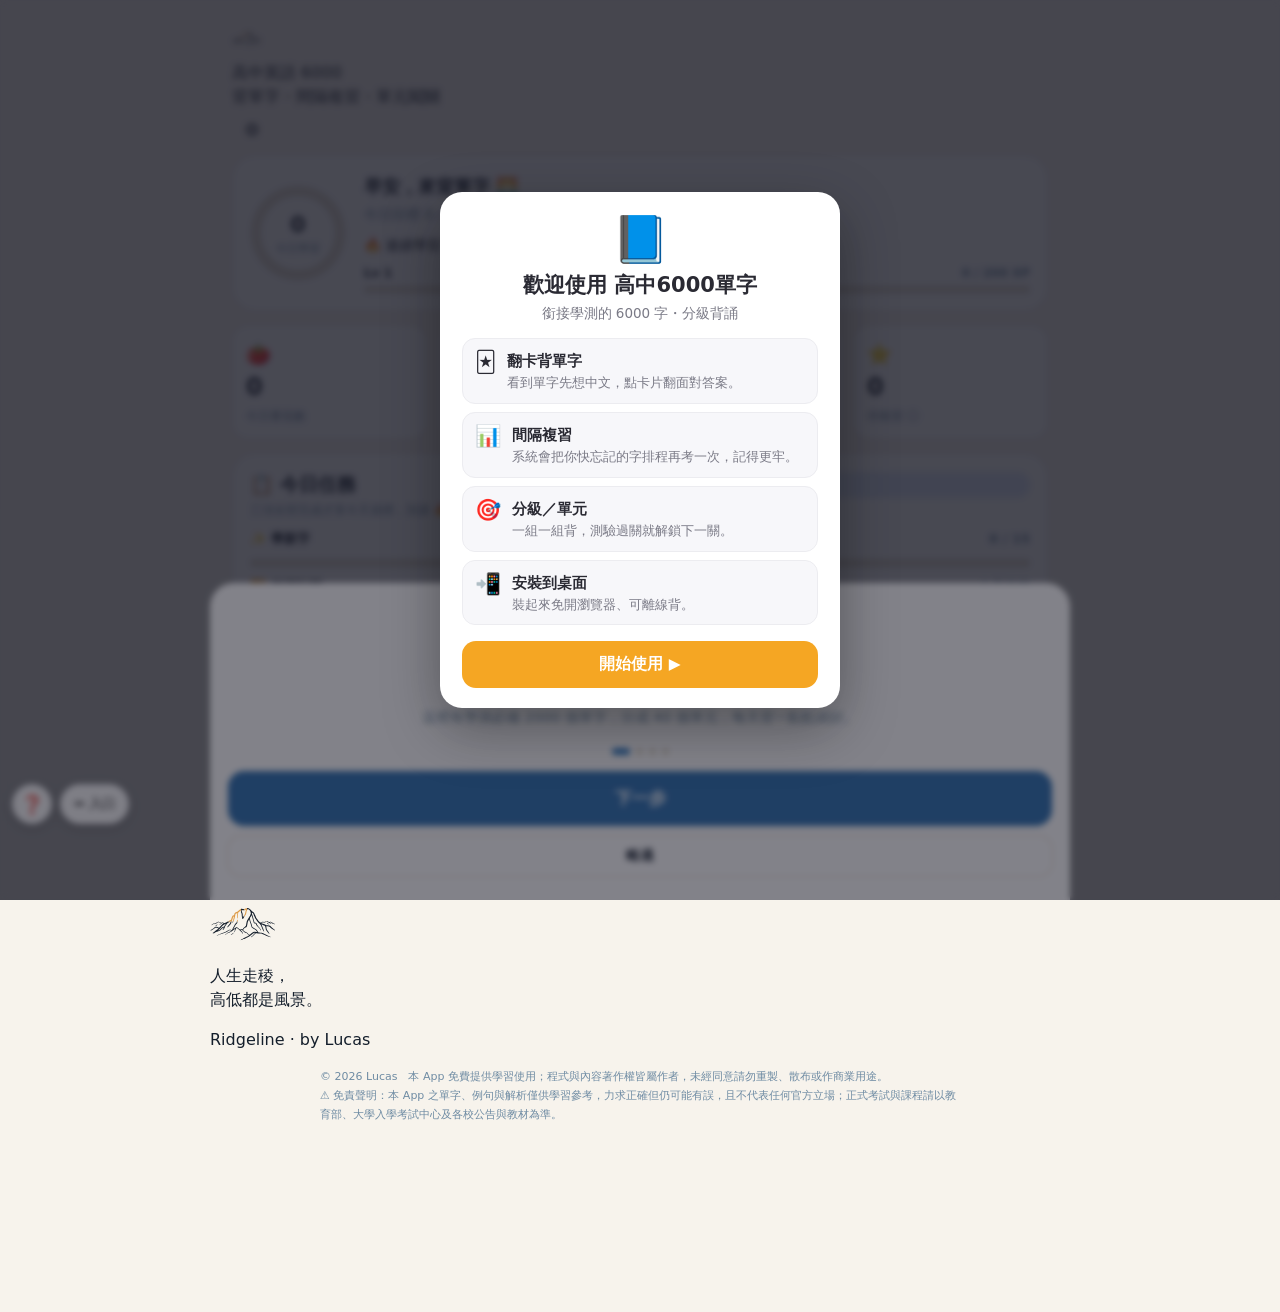
==== commit 239a3685: "deploy 904_english6000 from monorepo a8fd397c64123146030236d14552558b7349ec5d" ====
--- a/index.html
+++ b/index.html
@@ -4,29 +4,32 @@
 <meta charset="UTF-8">
 <meta http-equiv="Content-Security-Policy" content="default-src 'self'; script-src 'self' 'unsafe-inline'; style-src 'self' 'unsafe-inline'; img-src 'self' data: blob:; media-src 'self' blob:; connect-src https://eng-progress.fullmodel.workers.dev; base-uri 'none'">
 <meta name="viewport" content="width=device-width, initial-scale=1, viewport-fit=cover">
-<meta name="theme-color" content="#f5a623">
+<meta name="theme-color" content="#E6F1FB">
 <meta name="apple-mobile-web-app-capable" content="yes">
 <meta name="apple-mobile-web-app-status-bar-style" content="black-translucent">
 <meta name="apple-mobile-web-app-title" content="高中6000">
 <title>高中英語 6000 單字</title>
 <link rel="apple-touch-icon" href="apple-touch-icon.png">
+<link rel="icon" href="favicon.svg" type="image/svg+xml">
 <link rel="icon" href="icon-192.png">
 <link rel="manifest" href="manifest.json">
+<link rel="stylesheet" href="ridgeline-ui.css">
 <style>
 :root{
-  --accent:#5b6ee1; --accent-d:#4655c8; --accent-soft:#e6e9fb;
+  /* 稜線識別 · theme-sky（晴空）— 主色改用晴空藍，紙背＋岩藍墨；狀態色（綠/藍/琥珀）保留語意 */
+  --accent:#2E7BC4; --accent-d:#256AAD; --accent-soft:#D6E7F6;
   --green:#2eb872; --green-soft:#d8f5e6;
   --blue:#4d8df6; --blue-soft:#e1ecfe;
   --amber:#f5a623; --amber-soft:#fdeccd;
-  --bg:#f5f6f8; --card:#ffffff; --text:#222b38; --muted:#5f6b7a;
-  --line:#e8ebf0; --shadow:0 6px 22px rgba(40,50,70,.10);
+  --bg:#F7F3EC; --card:#FFFFFF; --text:#141E2B; --muted:#6E8BA3;
+  --line:#E4DDCE; --shadow:0 0 0 1px var(--line);   /* 扁平化：改為無模糊 1px 描邊（非陰影抬升） */
   --nav-h:64px; --radius:20px;
   --appw:560px;   /* 版面最大寬度，平板由 media query 放寬 */
 }
 html[data-theme="dark"]{
-  --bg:#11151c; --card:#1b212c; --text:#e8edf4; --muted:#8b96a8;
-  --line:#2a3340; --shadow:0 6px 22px rgba(0,0,0,.4);
-  --accent-soft:#3a2526; --green-soft:#16332a; --blue-soft:#1a2740; --amber-soft:#3a2f1a;
+  --bg:#141E2B; --card:#1B2838; --text:#EEF3F6; --muted:#8b96a8;
+  --line:#2A3A4E; --shadow:0 0 0 1px var(--line);
+  --accent-soft:#16344d; --green-soft:#16332a; --blue-soft:#1a2740; --amber-soft:#3a2f1a;
 }
 *{box-sizing:border-box;-webkit-tap-highlight-color:transparent}
 html,body{margin:0;padding:0;height:100%}
@@ -72,17 +75,17 @@
 .tile .ico{font-size:20px}
 
 /* big button */
-.btn{display:flex; align-items:center; justify-content:center; gap:8px; width:100%; padding:16px; border-radius:16px; font-size:17px; font-weight:700; background:var(--accent-d); color:#fff; box-shadow:0 6px 16px rgba(232,80,79,.35); transition:transform .08s}
+.btn{display:flex; align-items:center; justify-content:center; gap:8px; width:100%; padding:16px; border-radius:16px; font-size:17px; font-weight:700; background:var(--accent-d); color:#fff; transition:transform .08s}
 .btn:active{transform:scale(.97)}
 .btn.sec{background:var(--card); color:var(--text); box-shadow:var(--shadow)}
-.btn.green{background:var(--green); box-shadow:0 6px 16px rgba(46,184,114,.35)}
-.btn.blue{background:var(--blue); box-shadow:0 6px 16px rgba(77,141,246,.35)}
+.btn.green{background:var(--green)}
+.btn.blue{background:var(--blue)}
 .btn.sm{padding:11px; font-size:14px; border-radius:13px}
 
 /* chips */
 .chips{display:flex; gap:8px; flex-wrap:wrap; margin:4px 0}
 .chip{padding:8px 14px; border-radius:20px; background:var(--card); box-shadow:var(--shadow); font-size:14px; font-weight:600; color:var(--muted)}
-.chip.on{background:var(--accent); color:#fff; box-shadow:0 4px 12px rgba(255,107,107,.3)}
+.chip.on{background:var(--accent); color:#fff}
 
 /* flashcard */
 .deckbar{display:flex; align-items:center; justify-content:space-between; margin-bottom:10px; font-size:13px; color:var(--muted)}
@@ -90,7 +93,7 @@
 .flash{position:relative; width:100%; height:330px; transform-style:preserve-3d; transition:transform .5s cubic-bezier(.2,.8,.2,1); cursor:pointer}
 .flash.flip{transform:rotateY(180deg)}
 .face{position:absolute; inset:0; backface-visibility:hidden; -webkit-backface-visibility:hidden; border-radius:24px; background:var(--card); box-shadow:var(--shadow); display:flex; flex-direction:column; align-items:center; justify-content:center; padding:24px; text-align:center}
-.face.back{transform:rotateY(180deg); background:linear-gradient(160deg,var(--accent),var(--accent-d)); color:#fff}
+.face.back{transform:rotateY(180deg); background:var(--accent-d); color:#fff}
 .face .word{font-size:46px; font-weight:800; letter-spacing:.5px; word-break:break-word}
 .face .pos{margin-top:10px; padding:4px 12px; border-radius:14px; background:var(--accent-soft); color:var(--accent-d); font-size:13px; font-weight:700}
 .face.back .pos{background:rgba(255,255,255,.25); color:#fff}
@@ -259,7 +262,7 @@
 .qc-seg.grow button{flex:1}
 .qc-unit{border:none;background:var(--bg);border-radius:999px;padding:8px 14px;font-size:12.5px;font-weight:700;color:var(--text);cursor:pointer;flex:1;max-width:160px}
 .qc-seg button{border:none;background:none;font-size:13px;font-weight:700;color:var(--muted);padding:7px 12px;border-radius:999px;cursor:pointer;white-space:nowrap;transition:.15s}
-.qc-seg button.on{background:var(--accent);color:#fff;box-shadow:0 2px 8px rgba(255,107,107,.3)}
+.qc-seg button.on{background:var(--accent);color:#fff}
 .ob-dots{display:flex;gap:6px;justify-content:center;margin-bottom:16px}
 .ob-dot{width:7px;height:7px;border-radius:999px;background:var(--line);transition:.2s}
 .ob-dot.on{background:var(--accent);width:18px}
@@ -270,7 +273,7 @@
 .map-cell .u{font-size:17px}
 .map-cell .s{font-size:17px;margin-top:1px}
 .map-cell.locked{background:var(--bg);color:var(--muted);cursor:not-allowed;box-shadow:none}
-.map-cell.passed{background:linear-gradient(160deg,var(--green),#1c9c5e);color:#fff}
+.map-cell.passed{background:var(--green);color:#fff}
 .map-cell.open{outline:2px solid var(--accent);outline-offset:-2px}
 
 /* ===== M8 學測倒數/老師作業 banner ===== */
@@ -278,7 +281,7 @@
 .banner.exam{background:var(--blue-soft);color:var(--blue)}
 .banner.assign{background:var(--amber-soft);color:var(--accent-d);cursor:pointer}
 /* ===== 安裝到桌面按鈕 ===== */
-.install-btn{width:100%;display:flex;align-items:center;gap:10px;padding:13px 16px;border-radius:14px;font-size:15px;font-weight:800;background:var(--green);color:#fff;box-shadow:0 5px 16px rgba(46,184,114,.35);margin-bottom:12px;cursor:pointer;border:none;font-family:inherit}
+.install-btn{width:100%;display:flex;align-items:center;gap:10px;padding:13px 16px;border-radius:14px;font-size:15px;font-weight:800;background:var(--green);color:#fff;margin-bottom:12px;cursor:pointer;border:none;font-family:inherit}
 .install-btn span{font-size:18px}
 .install-btn.sec{background:var(--card);color:var(--text);box-shadow:var(--shadow)}
 .install-tip{background:var(--green-soft);color:var(--text);border-radius:14px;padding:14px 16px;font-size:14px;line-height:1.8;margin-bottom:12px}
@@ -289,7 +292,7 @@
 .units-grid{display:grid;grid-template-columns:repeat(2,1fr);gap:10px;padding:2px}
 .unit-card{border-radius:16px;padding:12px 13px;background:var(--card);box-shadow:var(--shadow);cursor:pointer}
 .unit-card.locked{background:var(--bg);color:var(--muted);cursor:not-allowed;box-shadow:none}
-.unit-card.passed{background:linear-gradient(160deg,var(--green),#1c9c5e);color:#fff}
+.unit-card.passed{background:var(--green);color:#fff}
 .unit-card.open{outline:2px solid var(--accent);outline-offset:-2px}
 .uc-top{display:flex;justify-content:space-between;align-items:center}
 .uc-n{font-size:15px;font-weight:800}
@@ -301,7 +304,7 @@
 .wb-u{font-size:10px;font-weight:700;color:var(--muted);margin-left:4px;vertical-align:middle}
 
 /* ===== 魔王字 ===== */
-.wb-item.boss{background:linear-gradient(90deg,rgba(232,80,79,.07),transparent);border-radius:10px;padding-left:6px}
+.wb-item.boss{background:color-mix(in srgb,var(--accent) 8%,transparent);border-radius:10px;padding-left:6px}
 .wb-item.boss .w{color:var(--accent-d)}
 
 /* ===== 拼字輸入題型 ===== */
@@ -378,17 +381,554 @@
 .exam-actions{position:fixed;left:50%;transform:translateX(-50%);bottom:calc(var(--nav-h) + env(safe-area-inset-bottom));width:min(480px,100vw);box-sizing:border-box;display:flex;gap:8px;padding:8px 12px;background:linear-gradient(transparent,var(--bg) 38%);z-index:5}
 .exam-build{flex:1;background:var(--accent-d);color:#fff;border:none;border-radius:12px;padding:12px 8px;font-size:13px;font-weight:800;cursor:pointer}
 .exam-build.alt{background:var(--card);color:var(--accent-d);border:2px solid var(--accent-d)}
+
+/* ===== 稜線識別：App Bar（首頁品牌列）＋ 頁尾簽名 ===== */
+.rl-appbar{border-radius:16px;margin:2px 0 6px}
+.rl-appbar .rl-glyph{width:30px;height:30px}
+.rl-appbar .rl-mark{background:color-mix(in srgb,var(--on) 12%,transparent)}
+.rl-appbar .ab-set{width:40px;height:40px;border-radius:12px;font-size:18px;display:flex;align-items:center;justify-content:center;flex:none;background:color-mix(in srgb,var(--on) 12%,transparent);color:var(--on)}
+.rl-signature{padding-bottom:calc(32px + env(safe-area-inset-bottom,0px) + 74px)}
+/* ===== 單字灌籃 PK 🏀🔥 ===== */
+.hoop-wrap{position:fixed;inset:0;z-index:1300;background:linear-gradient(180deg,#1e2740 0%,#141a29 55%,#0e131e 100%);display:none;flex-direction:column;color:#fff;overflow:hidden}
+.hoop-wrap.show{display:flex}
+.hoop-wrap.fire{background:linear-gradient(180deg,#3a1f16 0%,#2a1620 55%,#160d16 100%)}
+.hoop-inner{position:relative;flex:1;width:100%;max-width:var(--appw);margin:0 auto;display:flex;flex-direction:column;padding:env(safe-area-inset-top) 0 env(safe-area-inset-bottom)}
+.hoop-inner.shake{animation:hoopShake .4s}
+@keyframes hoopShake{0%,100%{transform:none}20%{transform:translate(-6px,3px)}40%{transform:translate(6px,-3px)}60%{transform:translate(-4px,2px)}80%{transform:translate(4px,-2px)}}
+.hoop-hud{display:flex;align-items:center;gap:8px;padding:10px 14px 2px;font-weight:800}
+.hoop-hud .hh{display:flex;align-items:center;gap:5px;font-size:14px}
+.hoop-hud .sp{flex:1}
+.hoop-close{width:34px;height:34px;border-radius:11px;background:rgba(255,255,255,.14);font-size:17px;color:#fff;display:flex;align-items:center;justify-content:center;flex:none}
+/* 記分板 PK */
+.hoop-scorebar{display:flex;align-items:stretch;gap:8px;padding:2px 12px 4px}
+.hoop-scorebar .side{flex:1;background:rgba(255,255,255,.07);border-radius:14px;padding:7px 6px;text-align:center;border:2px solid transparent;transition:.2s}
+.hoop-scorebar .side.you{border-color:rgba(77,141,246,.5)}
+.hoop-scorebar .side.opp{border-color:rgba(255,90,90,.4)}
+.hoop-scorebar .side.flash{transform:scale(1.06)}
+.hoop-scorebar .side.you.flash{box-shadow:0 0 16px rgba(77,141,246,.7)}
+.hoop-scorebar .side.opp.flash{box-shadow:0 0 16px rgba(255,90,90,.7)}
+.hoop-scorebar .sname{font-size:12.5px;opacity:.9;white-space:nowrap;overflow:hidden;text-overflow:ellipsis}
+.hoop-scorebar .sval{font-size:30px;font-weight:900;line-height:1.05}
+.hoop-scorebar .you .sval{color:#7fb0ff}
+.hoop-scorebar .opp .sval{color:#ff8a8a}
+.hoop-scorebar .vs{flex:none;display:flex;flex-direction:column;align-items:center;justify-content:center;font-size:11px;font-weight:800;color:#aab4c4;min-width:52px}
+.hoop-scorebar .vs b{font-size:15px;color:#fff}
+/* 手感能量條 */
+/* 氣勢條（你藍↔對手紅拉鋸）＋決勝時刻樣式 */
+.hoop-mo{height:8px;margin:4px 16px 2px;border-radius:6px;background:#ff5a5a;overflow:hidden;box-shadow:inset 0 0 4px rgba(0,0,0,.3)}
+.hoop-mo i{display:block;height:100%;width:50%;background:linear-gradient(90deg,#4d8df6,#7fb0ff);border-right:2px solid #fff;transition:width .45s ease-out}
+.hoop-wrap.clutch .hoop-scorebar .side{border-color:#ffcf5a}
+.hoop-wrap.clutch .hoop-scorebar .sval{animation:hoopBeat .8s ease-in-out infinite}
+@keyframes hoopBeat{0%,100%{transform:scale(1)}50%{transform:scale(1.12)}}
+.hoop-heat{position:relative;height:16px;margin:2px 16px 0;border-radius:10px;background:rgba(255,255,255,.1);overflow:hidden}
+.hoop-heat i{position:absolute;left:0;top:0;bottom:0;width:0;border-radius:10px;background:linear-gradient(90deg,#f5a623,#ff6a2a,#ff3d6e);transition:width .3s}
+.hoop-heat span{position:absolute;inset:0;display:flex;align-items:center;justify-content:center;font-size:10.5px;font-weight:800;text-shadow:0 1px 2px rgba(0,0,0,.5)}
+.hoop-court{position:relative;flex:1;display:flex;flex-direction:column;align-items:center;overflow:hidden}
+.hoop-rig{margin-top:2px;position:relative;filter:drop-shadow(0 6px 10px rgba(0,0,0,.35))}
+/* 對手反應泡泡 */
+.hoop-opp-av{position:absolute;top:6px;right:10px;text-align:center;z-index:7}
+.hoop-opp-av .av{font-size:38px;line-height:1;transition:transform .15s}
+.hoop-opp-av.react .av{transform:scale(1.25) rotate(-6deg)}
+.hoop-opp-av .bub{max-width:120px;margin-top:2px;padding:3px 8px;border-radius:12px;background:rgba(255,255,255,.92);color:#222;font-size:11px;font-weight:700;opacity:0;transform:translateY(-4px);transition:.2s}
+.hoop-opp-av .bub.show{opacity:1;transform:none}
+.hoop-fire{height:24px;margin:2px 0 0;font-weight:900;font-size:15px;color:#ff8a3c;opacity:0;transform:scale(.7);transition:.2s}
+.hoop-fire.on{opacity:1;transform:scale(1);text-shadow:0 0 14px rgba(255,120,40,.85);animation:firePulse .8s infinite}
+@keyframes firePulse{0%,100%{text-shadow:0 0 12px rgba(255,120,40,.8)}50%{text-shadow:0 0 22px rgba(255,90,40,1)}}
+/* 這球價值徽章 */
+.hoop-shot{margin:4px 0 0;padding:4px 14px;border-radius:16px;font-size:13.5px;font-weight:800;background:rgba(255,255,255,.14)}
+.hoop-shot.three{background:rgba(77,141,246,.28);color:#bcd6ff}
+.hoop-shot.dunk{background:linear-gradient(90deg,#ff6a2a,#ff3d6e);color:#fff;animation:firePulse .7s infinite}
+.hoop-prompt{text-align:center;margin:6px 16px 0}
+.hoop-prompt .pz{font-size:min(44px,11vw);font-weight:900;line-height:1.12;word-break:break-word}
+.hoop-prompt .pp{display:inline-block;margin-top:8px;padding:3px 12px;border-radius:14px;background:rgba(255,255,255,.15);font-size:12.5px;font-weight:700}
+.hoop-balls{display:flex;flex-wrap:wrap;gap:14px;justify-content:center;align-items:center;padding:14px 16px 22px;margin-top:auto}
+.hoop-ball{position:relative;min-width:92px;max-width:150px;padding:0 14px;height:92px;border-radius:50%;
+  background:radial-gradient(circle at 34% 28%,#ffab5c,#e8712a 68%,#bf5417);
+  color:#3a1c06;font-weight:800;font-size:17px;line-height:1.1;display:flex;align-items:center;justify-content:center;text-align:center;word-break:break-word;
+  box-shadow:0 8px 18px rgba(0,0,0,.42),inset -5px -7px 13px rgba(0,0,0,.18);transition:transform .1s,box-shadow .2s}
+.hoop-ball::before,.hoop-ball::after{content:"";position:absolute;inset:0;border-radius:50%;pointer-events:none}
+.hoop-ball::before{border-top:2px solid rgba(90,40,10,.45);border-bottom:2px solid rgba(90,40,10,.45);transform:scaleX(.5)}
+.hoop-ball::after{border-left:2px solid rgba(90,40,10,.45);border-right:2px solid rgba(90,40,10,.45);transform:scaleY(.6)}
+.hoop-ball:active{transform:scale(.92)}
+.hoop-ball.gone{opacity:0;pointer-events:none;transition:opacity .18s}
+.hoop-ball.correct{outline:4px solid #2eef8b;outline-offset:2px;box-shadow:0 0 18px rgba(46,239,139,.7)}
+
+/* ===== 🔫 三角洲部隊 · 單字射擊 ===== */
+.df-wrap{position:fixed;inset:0;z-index:1300;display:none;flex-direction:column;color:#e8efe0;overflow:hidden;
+  background:linear-gradient(180deg,#1a2417 0%,#131a12 45%,#0b0f0b 100%)}
+.df-wrap.show{display:flex}
+.df-wrap.fire{background:linear-gradient(180deg,#3a2411 0%,#2a1810 55%,#160d0a 100%)}
+.df-wrap.hit::after{content:"";position:absolute;inset:0;background:rgba(255,40,40,.28);pointer-events:none;animation:dfHit .36s ease-out}
+@keyframes dfHit{from{opacity:1}to{opacity:0}}
+.df-hud{display:flex;align-items:center;gap:8px;padding:calc(10px + env(safe-area-inset-top)) 14px 8px}
+.df-hud .ht{font-weight:900;letter-spacing:.5px;font-size:15px;color:#cfe0a8}
+.df-hud .sp{flex:1}
+.df-close,.df-arm{background:rgba(255,255,255,.1);border:none;color:#e8efe0;width:38px;height:34px;border-radius:9px;font-size:16px}
+.df-arm{width:auto;padding:0 12px;font-size:13px;font-weight:800;color:#ffd24d}
+.df-status{display:flex;align-items:center;gap:6px;padding:2px 14px 6px;font-size:12px;flex-wrap:wrap}
+.df-status .chip{background:rgba(0,0,0,.28);border:1px solid rgba(255,255,255,.08);border-radius:20px;padding:4px 10px;font-weight:700}
+.df-status .hp{font-size:13px;letter-spacing:1px}
+.df-status .gun{color:#cfe0a8}
+.df-ultwrap{position:relative;height:14px;border-radius:7px;background:rgba(255,255,255,.10);overflow:hidden;margin:2px 0 3px}
+.df-ultbar{height:100%;width:0;background:linear-gradient(90deg,#7a5bff,#c9a2ff,#ffd24d);transition:width .25s ease}
+.df-ulttxt{position:absolute;inset:0;display:flex;align-items:center;justify-content:center;font-size:10.5px;font-weight:800;color:#fff;text-shadow:0 1px 2px #000b;letter-spacing:.3px}
+.df-wrap.ultready .df-ultwrap{box-shadow:0 0 0 1.5px #ffd24d inset;animation:dfUltPulse 1s infinite}
+@keyframes dfUltPulse{0%,100%{filter:brightness(1)}50%{filter:brightness(1.35)}}
+.df-reticle.ultready{border-color:#ffd24d !important;box-shadow:0 0 14px rgba(255,210,77,.85) !important}
+.df-heat{margin:2px 14px 0;height:9px;border-radius:6px;background:rgba(255,255,255,.1);position:relative;overflow:hidden}
+.df-heat i{position:absolute;inset:0 auto 0 0;width:0;background:linear-gradient(90deg,#ffcf5a,#ff6a2a);transition:width .25s}
+.df-heat span{position:absolute;right:8px;top:-19px;font-size:11px;font-weight:800;color:#ffcf5a}
+.df-field{flex:1;position:relative;display:flex;flex-direction:column;min-height:0;padding:8px 14px 0}
+.df-advtrack{height:6px;border-radius:4px;background:rgba(255,255,255,.08);overflow:hidden;margin-bottom:6px}
+.df-advbar{height:100%;width:0;background:linear-gradient(90deg,#7bd36a,#ffcf5a 60%,#ff4d4d);border-radius:4px}
+/* 魔王 HUD */
+/* 魔王 HUD：垂直舞台（名稱／怪物／血條／階段） */
+.df-bosshud{display:flex;flex-direction:column;align-items:stretch;gap:6px;margin:0 2px 8px;padding:8px 10px;border-radius:12px;background:rgba(120,20,30,.28);border:1px solid rgba(255,90,90,.4)}
+.df-bossname{font-size:15px;font-weight:900;color:#ff9a9a;letter-spacing:2px;text-align:center;text-shadow:0 2px 8px #000}
+.df-bossphase{text-align:center;font-size:11px;font-weight:800;letter-spacing:2px;color:#ff9a9a;opacity:.85}
+.df-bossbar{height:18px;border-radius:9px;background:rgba(0,0,0,.5);overflow:hidden;border:1px solid rgba(255,255,255,.2);box-shadow:0 2px 10px #0007}
+.df-bossbar i{display:block;height:100%;width:100%;background:linear-gradient(90deg,#ff3d5e,#ff7a3c);transition:width .3s ease-out}
+/* 怪物本體（SVG） */
+.df-bosssprite{--coreCol:#39e0ff;position:relative;width:min(76vw,300px);height:210px;margin:4px auto 2px;font-size:0;filter:drop-shadow(0 8px 18px rgba(0,0,0,.7))}
+.df-bosssprite::before{content:"";position:absolute;inset:-8% 8%;z-index:0;border-radius:50%;background:radial-gradient(circle at 50% 40%,var(--coreCol) 0%,transparent 62%);opacity:.4;filter:blur(7px);transition:background .5s,opacity .5s}
+.df-bosssprite #bMon{position:relative;z-index:1}
+.df-bosssprite[data-phase="2"]{--coreCol:#ffc24a}
+.df-bosssprite[data-phase="3"]{--coreCol:#ff7a3c}
+.df-bosssprite[data-phase="4"]{--coreCol:#ff2f4b}
+.df-bosssprite #bEyeL,.df-bosssprite #bEyeR{opacity:0;transition:opacity .5s}
+.df-bosssprite:not([data-phase="1"]) #bEyeL,.df-bosssprite:not([data-phase="1"]) #bEyeR{opacity:1}
+.df-bosssprite #bMouth{opacity:0;transform:scaleY(0);transform-box:fill-box;transform-origin:top center;transition:.45s}
+.df-bosssprite[data-phase="3"] #bMouth,.df-bosssprite[data-phase="4"] #bMouth{opacity:1;transform:scaleY(1)}
+.df-bosssprite #bJawL,.df-bosssprite #bJawR{transform-box:fill-box;transform-origin:top center;transition:transform .5s}
+.df-bosssprite[data-phase="3"] #bJawL{transform:rotate(-9deg) translateX(-3px)}
+.df-bosssprite[data-phase="3"] #bJawR{transform:rotate(9deg) translateX(3px)}
+.df-bosssprite[data-phase="4"] #bJawL{transform:rotate(-20deg) translate(-6px,3px)}
+.df-bosssprite[data-phase="4"] #bJawR{transform:rotate(20deg) translate(6px,3px)}
+.df-bosssprite #bSpikes{transform-box:fill-box;transform-origin:center bottom;transform:scaleY(.55);transition:.5s}
+.df-bosssprite[data-phase="3"] #bSpikes,.df-bosssprite[data-phase="4"] #bSpikes{transform:scaleY(1.2)}
+.df-bosssprite[data-phase="4"] #bBody{filter:brightness(1.15) saturate(1.3)}
+.df-wrap.boss .df-intel{border-color:rgba(255,90,90,.5)}
+.df-wrap.bossrage{background:linear-gradient(180deg,#40140f 0%,#2a0f14 55%,#160b0d 100%)}
+.df-field.charge .df-advbar{background:#ff2f4b!important}
+.df-enemy.weakpt .df-word{border-color:#ffcf5a;background:rgba(255,207,90,.16)}
+.df-enemy.weakpt::after{content:"🎯";position:absolute;top:-6px;right:-4px;font-size:15px}
+.df-intel{text-align:center;margin:6px 0 2px}
+.df-intel .lb{font-size:11px;letter-spacing:3px;color:#8fa06a;font-weight:800}
+.df-intel .zh{font-size:30px;font-weight:900;margin-top:2px;text-shadow:0 2px 8px #000a}
+/* 魔王絕招那題的例句提示（絕境鷹架：撐過去順便學會這個字） */
+.df-ulthint{margin:6px auto 0;max-width:92%;font-size:12.5px;line-height:1.45;color:#ffe9b0;background:rgba(255,90,90,.14);border:1px solid rgba(255,140,90,.5);border-radius:8px;padding:5px 8px}
+.df-ulthint.hide{display:none}
+.df-ulthint b{color:#fff;background:rgba(255,255,255,.18);border-radius:4px;padding:0 6px}
+.df-wrap.ultready .df-heatwrap{box-shadow:0 0 0 2px #ffd24d inset}
+.df-intel .pos{display:inline-block;margin-top:4px;font-size:12px;color:#0d130a;background:#b7c98a;border-radius:12px;padding:2px 12px;font-weight:800}
+.df-enemies{display:flex;gap:var(--egap,12px);--egap:12px;justify-content:center;align-items:flex-end;flex-wrap:wrap;margin:auto 0;transform:translateY(-6%) scale(.92);will-change:transform}
+.df-enemies[data-n="4"]{--egap:9px}.df-enemies[data-n="5"]{--egap:7px}.df-enemies[data-n="6"]{--egap:6px}
+/* 逼近時的放大：敵人越多、放得越少，否則最外側會被切出畫面 */
+.df-enemies{--rush:1.14;--fit:.84;--wf:1}.df-enemies[data-n="4"]{--rush:1.08;--fit:.89;--wf:.88}.df-enemies[data-n="5"]{--rush:1.05;--fit:.915;--wf:.8}.df-enemies[data-n="6"]{--rush:1.03;--fit:.93;--wf:.74}
+/* --fit = 1/--rush：寬度先預留放大的餘裕，否則一列填滿容器後，逼近時一定被切出畫面 */
+/* 全身惡魔：單字在胸甲、頭部小＝瞄頭要技術 */
+/* 寬度依「這回合有幾隻」自動分配（--n 由 JS 設）：原本固定 min(30vw,116px) →
+   390px 手機上 4 隻就 460px 換行、5 隻 578px、6 隻(無盡成長) 696px 爆版，
+   而且 3 隻在「逼近」放大時就已經 424px 被切掉 —— 那正是最需要看清楚的一刻。 */
+.df-enemy{position:relative;background:none;border:none;display:block;padding:2px;cursor:pointer;width:min(116px, calc((100% * var(--fit,.877) - (var(--n,3) - 1) * var(--egap,12px)) / var(--n,3)))}
+.df-enemy .df-body{display:block;width:100%;height:auto;filter:drop-shadow(0 5px 7px #000b)}
+.df-enemy .df-face{cursor:crosshair}
+.df-enemy .df-word{position:absolute;left:50%;top:46%;transform:translate(-50%,-50%);font-size:calc(12.5px * var(--wf,1));font-weight:800;color:#0d130a;background:#e8efe0;border:1.5px solid #b7c98a;border-radius:6px;padding:2px 5px;white-space:normal;overflow-wrap:anywhere;line-height:1.12;max-width:94%;text-align:center;pointer-events:none;box-shadow:0 1px 3px #0008}
+/* 長單字自動縮字級：原本 nowrap+ellipsis 會把 responsibility 截成 respons… → 單字遊戲看不到字＝不能玩 */
+.df-enemy .df-word.w-long{font-size:calc(11px * var(--wf,1));padding:2px 4px}
+.df-enemy .df-word.w-xlong{font-size:calc(9.5px * var(--wf,1));padding:1px 3px;letter-spacing:-.2px}
+/* 🎯 瞄準系統 */
+#dfField{touch-action:none;user-select:none;-webkit-user-select:none}
+.df-aimhint{position:absolute;left:0;right:0;bottom:6px;text-align:center;font-size:11px;color:#8fa06a;pointer-events:none;transition:opacity .3s}
+.df-reticle{position:fixed;left:0;top:0;width:36px;height:36px;border:2.5px solid #7dff9e;border-radius:50%;
+  box-shadow:0 0 5px #000,0 0 9px rgba(125,255,158,.6);pointer-events:none;z-index:9;will-change:transform}
+.df-reticle::before{content:"";position:absolute;left:50%;top:50%;width:5px;height:5px;margin:-2.5px;border-radius:50%;background:#7dff9e;box-shadow:0 0 4px #000}
+.df-reticle::after{content:"";position:absolute;left:50%;top:-9px;width:2px;height:7px;margin-left:-1px;background:#7dff9e}
+.df-reticle.gasp{border-color:#ff5b6e !important;box-shadow:0 0 10px rgba(255,90,110,.7) !important}
+.df-reticle::after{content:"";position:absolute;left:50%;bottom:-9px;transform:translateX(-50%);width:26px;height:3px;border-radius:2px;background:linear-gradient(90deg,#7dff9e var(--air,100%),rgba(255,255,255,.18) var(--air,100%));pointer-events:none}
+.df-reticle.steady{border-color:#ffcf5a;box-shadow:0 0 5px #000,0 0 12px rgba(255,207,90,.85)}
+.df-reticle.steady::before,.df-reticle.steady::after{background:#ffcf5a}
+.df-reticle.sniper{width:28px;height:28px;border-width:1.5px}
+.df-scope{position:fixed;inset:0;pointer-events:none;z-index:8;
+  background:radial-gradient(circle 116px at var(--sx,50%) var(--sy,50%),rgba(80,255,150,.05) 0,transparent 58px,transparent 104px,rgba(4,9,7,.9) 116px)}
+.df-scope::after{content:"";position:fixed;inset:0;background:radial-gradient(circle 108px at var(--sx,50%) var(--sy,50%),rgba(70,255,150,.09) 0,transparent 108px);mix-blend-mode:screen}
+.df-enemy.lock{filter:drop-shadow(0 0 7px rgba(125,255,158,.9))}
+.df-enemy.lock .df-word{border-color:#7dff9e;box-shadow:0 0 11px rgba(125,255,158,.6)}
+.df-enemy.headlock .df-face{filter:drop-shadow(0 0 10px #ffcf5a) brightness(1.35)}
+.df-enemy.headlock::after{content:"◎";position:absolute;top:-6px;left:50%;transform:translateX(-50%);color:#ffcf5a;font-size:15px;font-weight:900;text-shadow:0 0 4px #000}
+/* 弱點核心：瞄準這個 ◎ 才吃重傷 */
+.df-enemy .df-core{position:absolute;top:24px;left:50%;transform:translate(-50%,-50%);color:#ffcf5a;font-size:22px;font-weight:900;
+  text-shadow:0 0 8px #ff5b2c,0 0 3px #000;animation:dfCoreP .8s infinite;z-index:3;pointer-events:auto}
+@keyframes dfCoreP{0%,100%{transform:translate(-50%,-50%) scale(1);opacity:.85}50%{transform:translate(-50%,-50%) scale(1.32);opacity:1}}
+/* 魔王招牌攻擊：干擾畫面（配合準星晃動 jam×2.1） */
+.df-jam{position:absolute;inset:0;pointer-events:none;z-index:6}
+.df-jam.hide{display:none}
+.df-jam.jam-signal{background:repeating-linear-gradient(0deg,rgba(90,255,160,.11) 0 2px,transparent 2px 5px);animation:dfJamFlik .11s steps(2) infinite}
+.df-jam.jam-magma{background:linear-gradient(0deg,rgba(255,70,20,.36),transparent 44%);animation:dfJamHeat 1.1s ease-in-out infinite}
+.df-jam.jam-void{background:radial-gradient(circle at 50% 42%,transparent 24%,rgba(2,4,8,.88) 78%)}
+/* 另外 8 隻魔王的招牌干擾（原本只有 signal/weaver/magma/void 有，其餘 8 隻蓄力時畫面毫無變化） */
+.df-jam.jam-fang{background:radial-gradient(circle at 50% 50%,transparent 52%,rgba(120,0,0,.66) 100%);animation:dfJamPulse .5s ease-in-out infinite}
+.df-jam.jam-maw{background:repeating-linear-gradient(115deg,rgba(20,4,30,.72) 0 14px,transparent 14px 46px);animation:dfJamCreep 1.5s linear infinite}
+.df-jam.jam-bone{background:repeating-linear-gradient(90deg,rgba(230,225,210,.16) 0 3px,transparent 3px 26px);animation:dfJamFlik .16s steps(2) infinite}
+.df-jam.jam-colossus{background:linear-gradient(0deg,transparent 60%,rgba(255,230,120,.32) 100%);animation:dfJamBolt .28s steps(3) infinite}
+.df-jam.jam-frost{background:radial-gradient(circle at 30% 20%,rgba(200,244,255,.5) 0 8%,transparent 9%),radial-gradient(circle at 74% 66%,rgba(200,244,255,.44) 0 11%,transparent 12%),linear-gradient(0deg,rgba(90,180,220,.34),transparent 62%);animation:dfJamHeat 1.4s ease-in-out infinite}
+.df-jam.jam-warchief{background:linear-gradient(0deg,rgba(60,120,30,.42),transparent 52%);animation:dfJamPulse .34s ease-in-out infinite}
+.df-jam.jam-chronos{background:conic-gradient(from 0deg at 50% 46%,rgba(120,230,200,.36) 0 12%,transparent 12% 50%,rgba(120,230,200,.36) 50% 62%,transparent 62%);animation:dfJamSpin 2.6s linear infinite}
+.df-jam.jam-lexicon{background:repeating-linear-gradient(0deg,rgba(220,180,80,.13) 0 1px,transparent 1px 4px),radial-gradient(circle at 50% 44%,transparent 30%,rgba(30,20,4,.7) 84%);animation:dfJamFlik .2s steps(2) infinite}
+@keyframes dfJamPulse{0%,100%{opacity:.5}50%{opacity:1}}
+@keyframes dfJamCreep{0%{background-position:0 0}100%{background-position:46px 0}}
+@keyframes dfJamBolt{0%,100%{opacity:.35}50%{opacity:.9}}
+@keyframes dfJamSpin{0%{transform:rotate(0)}100%{transform:rotate(360deg)}}
+.df-jam.jam-weaver{background:linear-gradient(135deg,rgba(34,16,50,.78) 0 15%,transparent 15%),linear-gradient(-135deg,rgba(34,16,50,.78) 0 15%,transparent 15%),linear-gradient(45deg,rgba(34,16,50,.6) 0 11%,transparent 11%),linear-gradient(-45deg,rgba(34,16,50,.6) 0 11%,transparent 11%)}
+@keyframes dfJamFlik{0%{opacity:.6}100%{opacity:1}}
+@keyframes dfJamHeat{0%,100%{transform:translateY(0)}50%{transform:translateY(-4px)}}
+/* 🎮 遊戲大廳選單（一個入口整合所有模式） */
+.df-menu{position:absolute;inset:0;z-index:7;display:flex;align-items:center;justify-content:center;padding:20px;background:rgba(8,11,8,.96)}
+.df-menu.hide{display:none}
+.df-menu-card{width:100%;max-width:320px;text-align:center}
+.df-menu-title{font-size:24px;font-weight:900;color:#cfe0a8}
+.df-menu-unit{font-family:ui-monospace,monospace;font-size:12px;color:#8fa06a;letter-spacing:2px;margin-top:2px}
+.df-menu-info{font-size:13px;color:#cfe0a8;margin:12px 0 18px;line-height:1.6}
+.df-menu-btn{display:block;width:100%;margin-top:10px;padding:14px;border:none;border-radius:14px;font-size:16px;font-weight:800;color:#fff;background:#6b7a3a;text-align:center}
+.df-menu-btn span{display:block;font-size:11px;font-weight:600;opacity:.8;margin-top:2px}
+.df-menu-btn.arm{background:#e8a72a;color:#231a05}
+.df-menu-btn.sec{background:rgba(255,255,255,.1)}
+.df-menu-btn.shura{background:linear-gradient(90deg,#5a1020,#8e1b2e);color:#ffd9dd;border:1px solid #ff5b6e;box-shadow:0 0 12px rgba(255,60,90,.35)}
+.df-menu-btn.shura span{color:#ffb0bb}
+.df-menu-btn:active{transform:scale(.97)}
+.df-enemy:active{transform:scale(.9)}
+.df-enemy.down{animation:dfDown .5s forwards}
+@keyframes dfDown{to{transform:translateY(40px) rotate(28deg) scale(.5);opacity:0}}
+.df-enemy.miss{animation:dfShake .4s}
+@keyframes dfShake{0%,100%{transform:translateX(0)}25%{transform:translateX(-8px)}75%{transform:translateX(8px)}}
+.df-enemy.reveal .df-word{background:#2eef8b;border-color:#2eef8b;box-shadow:0 0 16px rgba(46,239,139,.7)}
+.df-enemy.reveal .df-face{filter:drop-shadow(0 0 10px #2eef8b)}
+/* (重複定義已移除：top:46% 會讓金色◎壓在答案單字上,看不到字) */
+.df-gunbar{position:relative;height:108px;padding:0 0 calc(6px + env(safe-area-inset-bottom))}
+.df-gunhold{position:absolute;left:50%;bottom:10px;width:210px;height:104px;margin-left:-86px;transform:rotate(-40deg);transform-origin:66% 84%}
+.df-gunhold #dfGunSvg{display:block;width:100%;height:100%;filter:drop-shadow(0 3px 5px rgba(0,0,0,.55))}
+.df-gunbar .gn{position:absolute;right:14px;bottom:16px;font-size:12px;font-weight:800;color:#cfe0a8;background:rgba(0,0,0,.32);border:1px solid rgba(255,255,255,.1);border-radius:20px;padding:4px 11px}
+.df-fx{position:fixed;inset:0;pointer-events:none;z-index:8;overflow:hidden}
+.df-enemy.df-kill{animation:dfKill .42s forwards;pointer-events:none}
+@keyframes dfKill{0%{transform:translateY(0) rotate(0)}16%{transform:translate(calc(var(--kx,0px)*.18),-9px) rotate(calc(var(--kr,0deg)*.2))}100%{transform:translate(var(--kx,0px),52px) rotate(var(--kr,36deg)) scale(.5);opacity:0;filter:grayscale(1) brightness(.35)}}
+.df-burst{position:absolute;left:50%;top:38%;transform:translate(-50%,-50%) scale(.4);font-size:26px;font-weight:900;color:#ffcf5a;
+  text-shadow:0 2px 10px #000;opacity:0;pointer-events:none;white-space:nowrap}
+.df-burst.go{animation:dfBurst 1s ease-out}
+@keyframes dfBurst{0%{opacity:0;transform:translate(-50%,-50%) scale(.4)}20%{opacity:1;transform:translate(-50%,-50%) scale(1.1)}80%{opacity:1}100%{opacity:0;transform:translate(-50%,-90%) scale(1)}}
+.df-pop{position:absolute;left:50%;top:44%;transform:translateX(-50%);font-size:24px;font-weight:900;pointer-events:none;text-shadow:0 2px 8px #000}
+.df-pop.big{font-size:32px}
+/* 結算 */
+.df-result{position:absolute;inset:0;z-index:5;display:flex;flex-direction:column;align-items:center;justify-content:center;gap:8px;
+  padding:22px;text-align:center;background:rgba(8,11,8,.92)}
+.df-result .rico{font-size:64px}
+.df-result .rtier{font-size:22px;font-weight:900;color:#ffcf5a}
+.df-result .rscore{font-size:16px;margin-top:4px}
+.df-result .rsub{font-size:13px;color:#b7c98a;margin-top:2px}
+.df-result .rbtns{margin-top:16px;display:flex;flex-direction:column;gap:10px;width:100%;max-width:280px}
+.df-btn{background:#6b7a3a;color:#fff;border:none;border-radius:12px;padding:13px;font-size:15px;font-weight:800}
+.df-btn.sec{background:rgba(255,255,255,.12)} .df-btn.amber{background:#e8a72a;color:#231a05}
+/* 軍械庫 */
+.df-armory{position:absolute;inset:0;z-index:6;background:rgba(8,11,8,.96);display:flex;flex-direction:column;padding:calc(12px + env(safe-area-inset-top)) 16px 16px}
+.df-armory.hide{display:none}
+.df-armtop{display:flex;align-items:center;gap:10px;margin-bottom:10px}
+.df-armtop h3{margin:0;font-size:18px;font-weight:900;color:#cfe0a8;flex:1}
+.df-armtop .med{font-weight:900;color:#ffd24d}
+.df-armlist{flex:1;overflow:auto;display:flex;flex-direction:column;gap:10px}
+.df-gun{display:flex;align-items:center;gap:12px;background:rgba(255,255,255,.05);border:1px solid rgba(255,255,255,.1);border-radius:14px;padding:12px}
+.df-gun.on{border-color:#ffcf5a;background:rgba(255,207,90,.1)}
+.df-gicon{width:64px;height:34px;flex:none;display:flex;align-items:center}
+.df-gicon svg{width:100%;height:100%}
+.df-ginfo{flex:1;min-width:0}
+.df-gname{font-weight:800}
+.df-gdesc{font-size:12px;color:#9fb072;margin-top:2px;letter-spacing:1px}
+.df-armbtn{background:#6b7a3a;color:#fff;border:none;border-radius:10px;padding:9px 14px;font-size:13px;font-weight:800;white-space:nowrap}
+.df-armbtn.lock{background:rgba(255,255,255,.1);color:#8a9670}
+.df-godb{background:linear-gradient(90deg,#ffd24d,#ff9a3c);color:#241a04;font-size:10px;font-weight:900;padding:1px 5px;border-radius:4px;letter-spacing:.5px}
+.df-eq{color:#ffcf5a;font-weight:800;font-size:13px;white-space:nowrap}
+/* 軍械庫：等級/槽徽章 + 單槍詳情（升級＋改裝） */
+.df-lvb{font-size:11px;font-weight:800;color:#ffcf5a;background:rgba(255,207,90,.14);border-radius:8px;padding:1px 6px;margin-left:4px}
+.df-slb{font-size:11px;color:#9fb072}
+.df-upbtn{width:100%;background:linear-gradient(90deg,#5a8a3a,#7bb04a);color:#fff;border:none;border-radius:12px;padding:12px;font-size:14px;font-weight:800}
+.df-upbtn.lock{background:rgba(255,255,255,.1);color:#8a9670}
+.df-maxed{text-align:center;color:#ffcf5a;font-weight:800;padding:10px;font-size:13px}
+.df-gdtop{display:flex;align-items:center;gap:12px;background:rgba(255,255,255,.05);border-radius:14px;padding:12px;margin-bottom:10px}
+.df-gdicon{width:96px;height:48px;flex:none;display:flex;align-items:center}.df-gdicon svg{width:100%;height:100%}
+.df-gdname{font-weight:900;font-size:16px}
+.df-gddmg{font-size:12px;color:#cfe0a8;margin-top:4px;letter-spacing:1px}
+.df-gdup{margin-bottom:12px}
+.df-gdslabel{font-size:12px;color:#9fb072;font-weight:800;margin-bottom:6px}
+.df-slots{display:grid;grid-template-columns:repeat(5,1fr);gap:6px}
+.df-slot{background:rgba(255,255,255,.05);border:1px solid rgba(255,255,255,.1);border-radius:10px;padding:8px 4px;text-align:center;cursor:pointer;min-width:0}
+.df-slot.lk{opacity:.45;cursor:default}
+.df-slot.has{border-color:#ffcf5a;background:rgba(255,207,90,.1)}
+.df-slk{font-size:11px;color:#9fb072;font-weight:800}
+.df-slv{font-size:11px;margin-top:3px;overflow:hidden;text-overflow:ellipsis;white-space:nowrap}
+.df-attbox{margin-top:10px;background:rgba(0,0,0,.25);border-radius:12px;padding:10px}
+.df-atbh{font-size:12px;font-weight:800;color:#cfe0a8;margin-bottom:6px}
+.df-attrow{display:flex;align-items:center;gap:8px;padding:8px 4px;border-bottom:1px solid rgba(255,255,255,.06)}
+.df-attrow.on{background:rgba(255,207,90,.08);border-radius:8px}
+.df-attrow>div:first-child{flex:1;min-width:0}
+.df-atn{font-weight:800;font-size:13px}
+.df-atd{font-size:11px;color:#9fb072}
+/* v3：圖鑑/星級/精通/絕招/分岔/皮膚 */
+.df-dex{text-align:center;font-size:12px;font-weight:800;color:#cfe0a8;background:rgba(255,255,255,.05);border-radius:10px;padding:6px;margin-bottom:8px}
+.df-star{font-size:11px;letter-spacing:-1px}
+.df-mlb{font-size:11px;font-weight:800;color:#c07af0;background:rgba(192,122,240,.14);border-radius:8px;padding:1px 6px}
+.df-gun.lk{opacity:.62}
+.df-mbox{background:rgba(255,255,255,.05);border-radius:12px;padding:10px;margin-bottom:10px}
+.df-mrow{display:flex;justify-content:space-between;font-size:12px;font-weight:800;color:#cfe0a8;margin-bottom:5px}
+.df-mnext{color:#9fb072;font-weight:600}
+.df-mbar{height:8px;border-radius:5px;background:rgba(0,0,0,.35);overflow:hidden}
+.df-mbar i{display:block;height:100%;background:linear-gradient(90deg,#c07af0,#ffcf5a);transition:width .3s}
+.df-sig{margin-top:8px;font-size:12px;font-weight:700;color:#8a9670;background:rgba(0,0,0,.2);border-radius:8px;padding:7px 9px;line-height:1.5}
+.df-sig.on{color:#ffcf5a;background:rgba(255,207,90,.1)}
+.df-paths{display:flex;gap:8px;margin-bottom:10px}
+.df-pathb{flex:1;background:rgba(255,255,255,.06);border:1px solid rgba(255,255,255,.12);border-radius:12px;padding:10px;color:#e8efe0;font-size:13px;font-weight:800;line-height:1.5}
+.df-pathb small{font-weight:500;color:#9fb072;font-size:10.5px}
+.df-skins{display:flex;flex-wrap:wrap;gap:8px;margin-bottom:8px}
+.df-skin{display:flex;flex-direction:column;align-items:center;gap:3px;cursor:pointer;width:56px}
+.df-skin.lk{opacity:.5}
+.df-skin.on .df-swatch{border-color:#ffcf5a;box-shadow:0 0 10px rgba(255,207,90,.6)}
+.df-swatch{width:40px;height:24px;border-radius:7px;border:2px solid rgba(255,255,255,.2)}
+.df-skname{font-size:10px;color:#9fb072}
+.hide{display:none}
+.hoop-fly{position:absolute;left:0;top:0;width:52px;height:52px;border-radius:50%;
+  background:radial-gradient(circle at 34% 28%,#ffab5c,#e8712a 68%,#bf5417);
+  box-shadow:0 6px 14px rgba(0,0,0,.45),inset -4px -5px 9px rgba(0,0,0,.2);z-index:8;pointer-events:none;display:none}
+.hoop-fly.show{display:block}
+.hoop-pop{position:absolute;font-weight:900;font-size:26px;z-index:9;pointer-events:none;text-shadow:0 2px 6px rgba(0,0,0,.55)}
+#hoopNet{transform-box:fill-box;transform-origin:top center}
+#hoopNet.swish{animation:netSwish .5s ease}
+@keyframes netSwish{0%,100%{transform:none}25%{transform:translateY(3px) scaleY(1.16)}60%{transform:translateY(-2px) scaleY(.9)}}
+.hoop-rig.clank{animation:rimClank .32s}
+@keyframes rimClank{0%,100%{transform:none}30%{transform:translateX(-4px) rotate(-2deg)}70%{transform:translateX(4px) rotate(2deg)}}
+.hoop-result{position:absolute;inset:0;display:flex;flex-direction:column;align-items:center;justify-content:center;text-align:center;padding:24px;background:rgba(10,14,22,.95);z-index:20}
+.hoop-result .rico{font-size:74px;line-height:1;animation:hoopPopIn .4s cubic-bezier(.2,1.4,.5,1)}
+@keyframes hoopPopIn{from{transform:scale(.3);opacity:0}to{transform:scale(1);opacity:1}}
+.hoop-result .rtier{font-size:25px;font-weight:900;margin-top:8px}
+.hoop-result .rscore{font-size:19px;color:#ffcf5c;font-weight:800;margin-top:12px}
+.hoop-result .rsub{color:#aab4c4;margin-top:6px;font-size:14px}
+.hoop-result .rbtns{width:100%;max-width:320px;margin-top:24px;display:flex;flex-direction:column;gap:10px}
+.hoop-btn{padding:15px;border-radius:15px;font-size:16px;font-weight:800;color:#fff;background:#e8712a;box-shadow:0 6px 16px rgba(232,113,42,.4)}
+.hoop-btn:active{transform:scale(.97)}
+.hoop-btn.sec{background:rgba(255,255,255,.14);box-shadow:none}
+.hoop-pop.big{font-size:38px}
+.hoop-fly.dunk{width:60px;height:60px}
+.hoop-fly.trail{box-shadow:0 6px 14px rgba(0,0,0,.45),inset -4px -5px 9px rgba(0,0,0,.2),0 0 26px 6px rgba(255,110,40,.7)}
+.hoop-result .rpk{font-size:34px;font-weight:900;margin-top:10px;letter-spacing:1px}
+.hoop-result .rpk .yv{color:#7fb0ff}
+.hoop-result .rpk .ov{color:#ff8a8a}
+.hoop-result .rpk .cln{color:#8b96a8;margin:0 8px}
+.hoop-burst{position:absolute;left:50%;top:40%;transform:translate(-50%,-50%) scale(.4);font-size:44px;font-weight:900;color:#ff6a2a;text-shadow:0 0 20px rgba(255,90,40,.9);z-index:12;pointer-events:none;opacity:0}
+.hoop-burst.go{animation:burstIn 1s ease}
+@keyframes burstIn{0%{opacity:0;transform:translate(-50%,-50%) scale(.3)}25%{opacity:1;transform:translate(-50%,-50%) scale(1.15)}70%{opacity:1;transform:translate(-50%,-50%) scale(1)}100%{opacity:0;transform:translate(-50%,-50%) scale(1.1)}}
 </style>
 </head>
-<body>
+<body class="theme-sky">
 <div id="app">
 
   <!-- ===== HOME ===== -->
   <section class="view active" id="view-home">
-    <div class="topbar">
-      <div class="title">📚 高中英語 6000</div>
-      <button class="icon-btn" onclick="openSettings()">⚙️</button>
-    </div>
+    <header class="rl-appbar">
+      <span class="rl-mark"><svg class="rl-glyph" viewBox="0 0 2536.000000 1287.000000" width="30" height="30" fill="currentColor" aria-label="玉山"><g transform="translate(0.000000,1287.000000) scale(0.100000,-0.100000)"
+fill="currentColor" stroke="none">
+<path d="M14345 12615 c-33 -7 -71 -18 -85 -23 l-25 -10 3 -408 2 -408 106
+186 c58 102 115 196 125 207 40 43 57 36 383 -163 185 -113 244 -156 307 -222
+43 -45 285 -399 321 -469 27 -52 77 -203 145 -435 60 -207 66 -233 66 -320 0
+-110 -18 -188 -92 -396 -128 -362 -282 -654 -645 -1223 -229 -358 -510 -820
+-639 -1047 -61 -108 -128 -267 -166 -395 -29 -93 -110 -488 -275 -1325 -62
+-315 -99 -445 -150 -520 -41 -60 -60 -76 -271 -219 -223 -152 -342 -240 -400
+-299 -72 -72 -181 -212 -335 -426 -73 -102 -161 -222 -197 -267 l-63 -82 -45
+30 c-90 61 -160 83 -265 83 -87 0 -105 -3 -215 -43 -153 -55 -271 -87 -360
+-96 l-70 -7 -110 103 c-235 219 -584 512 -727 610 -125 86 -277 156 -365 169
+-80 13 -161 2 -244 -31 -113 -44 -337 -197 -919 -627 -96 -72 -176 -129 -178
+-127 -6 6 74 168 245 495 99 190 278 539 398 775 120 237 235 457 255 491 66
+109 143 194 278 306 201 167 275 264 353 459 38 96 108 349 122 444 l6 40
+-152 -2 -152 -2 -26 -103 c-80 -318 -153 -443 -356 -604 -225 -179 -324 -316
+-533 -734 -45 -91 -133 -262 -195 -380 -62 -118 -254 -489 -426 -823 l-314
+-608 -30 6 c-166 33 -664 85 -837 87 -251 3 -359 -44 -898 -395 -134 -88 -299
+-192 -365 -232 -112 -68 -425 -229 -560 -290 -168 -75 -588 -232 -1005 -375
+-659 -227 -1231 -462 -1805 -744 -300 -148 -345 -178 -345 -231 0 -13 8 -31
+17 -40 27 -27 93 -14 248 49 645 265 879 351 1760 646 896 300 1077 365 1315
+472 301 136 491 245 884 508 513 344 568 368 801 357 109 -5 402 -40 600 -70
+l78 -12 -99 -80 c-320 -260 -469 -337 -999 -521 -331 -115 -434 -164 -590
+-281 -227 -169 -745 -611 -862 -736 -39 -41 -53 -64 -53 -84 0 -61 47 -69 118
+-21 26 18 144 107 262 198 301 232 517 392 630 466 188 123 294 167 633 259
+498 136 736 263 1167 620 309 257 632 502 1174 894 28 19 47 29 44 21 -4 -8
+-20 -46 -37 -85 -17 -38 -79 -209 -137 -380 -115 -336 -159 -450 -253 -652
+-46 -100 -61 -143 -61 -177 0 -50 19 -76 55 -76 78 0 309 399 483 835 198 494
+296 688 391 779 51 49 102 37 266 -59 230 -135 529 -390 1103 -940 109 -104
+267 -255 352 -335 188 -178 275 -280 488 -579 92 -128 179 -244 195 -257 38
+-32 82 -32 102 0 14 20 14 31 5 67 -15 56 -171 367 -256 511 -165 279 -237
+367 -509 621 -88 82 -161 153 -163 157 -1 4 68 29 155 56 122 38 173 49 224
+49 62 0 69 -2 125 -45 32 -24 100 -85 149 -134 307 -307 648 -615 805 -730 92
+-67 248 -141 360 -172 52 -14 145 -41 206 -60 190 -60 323 -155 624 -449 282
+-275 418 -389 528 -443 28 -15 52 -29 52 -32 0 -7 -112 -88 -230 -167 -175
+-117 -379 -231 -765 -427 -226 -115 -502 -257 -615 -316 -113 -59 -459 -236
+-770 -392 -311 -157 -590 -300 -620 -318 -142 -84 -181 -130 -159 -188 27 -71
+77 -85 177 -52 79 27 463 189 682 288 85 38 184 82 220 97 127 53 1209 535
+1432 638 365 168 682 351 999 578 324 232 670 500 1054 814 312 256 408 317
+552 349 85 19 211 21 320 4 64 -9 74 -13 59 -22 -123 -74 -329 -276 -506 -496
+-291 -362 -520 -590 -888 -883 -113 -90 -162 -143 -162 -174 0 -17 37 -53 54
+-53 16 0 268 163 416 269 273 195 436 340 732 649 114 119 249 254 300 300
+114 101 286 218 393 268 136 63 184 60 743 -51 68 -14 207 -37 310 -52 164
+-23 213 -26 397 -23 584 8 632 6 728 -23 96 -30 406 -161 707 -300 636 -293
+1458 -646 1880 -807 91 -35 234 -90 317 -122 242 -93 403 -148 432 -148 34 0
+48 10 59 41 25 64 -35 116 -253 219 -236 112 -523 253 -1405 693 -1019 507
+-1063 528 -1314 636 -379 164 -434 175 -831 172 -326 -2 -400 4 -669 59 -254
+51 -230 39 -301 149 -34 53 -99 161 -145 241 -232 405 -347 577 -455 685 -105
+105 -208 173 -700 465 -225 133 -489 295 -585 358 -345 229 -377 285 -515 917
+-97 442 -112 491 -304 970 -259 646 -328 891 -416 1490 -39 267 -52 219 146
+547 112 185 217 376 305 554 74 149 134 276 134 282 0 26 19 10 35 -30 31 -77
+215 -630 260 -783 24 -82 71 -253 104 -380 33 -126 83 -311 110 -410 28 -99
+98 -355 157 -570 58 -214 121 -439 141 -500 71 -223 181 -408 285 -478 81 -54
+140 -68 323 -74 88 -2 172 -9 187 -15 38 -14 60 -53 121 -219 90 -242 207
+-456 353 -649 99 -130 352 -392 631 -654 322 -301 401 -394 689 -810 99 -143
+192 -267 206 -275 32 -18 73 -8 93 23 15 23 14 29 -26 108 -71 141 -178 325
+-289 499 -181 280 -218 325 -588 713 -334 349 -385 409 -513 598 -131 196
+-206 347 -284 573 -79 231 -171 338 -330 384 -22 7 -118 16 -214 21 l-173 8
+-35 34 c-73 70 -134 240 -307 858 -58 206 -146 530 -196 720 -177 671 -309
+1101 -473 1545 -46 127 -89 243 -94 258 -5 19 -4 63 5 125 14 106 10 214 -13
+324 -9 39 -14 73 -12 75 6 5 248 -148 328 -208 115 -85 127 -105 235 -377 53
+-136 136 -339 184 -452 48 -113 113 -266 145 -340 138 -328 331 -763 378 -852
+27 -54 87 -146 131 -205 45 -60 131 -174 192 -254 144 -190 175 -236 269 -404
+207 -374 303 -490 690 -833 398 -353 557 -526 748 -817 177 -270 285 -491 507
+-1035 261 -640 373 -877 583 -1229 143 -239 178 -281 237 -281 54 0 90 34 90
+84 0 45 -103 330 -215 596 -120 283 -241 586 -388 975 -150 393 -223 563 -357
+821 -54 107 -95 194 -90 194 5 0 21 -5 37 -11 34 -14 703 -246 968 -336 308
+-105 339 -125 412 -275 64 -131 95 -252 168 -663 92 -519 118 -623 195 -778
+73 -146 164 -269 426 -573 177 -206 396 -476 546 -674 157 -206 176 -225 229
+-225 33 0 46 6 65 28 39 46 29 94 -55 272 -121 254 -333 560 -663 957 -177
+213 -256 352 -302 529 -14 52 -48 236 -76 409 -46 285 -99 579 -116 638 -6 22
+-5 22 47 17 30 -2 144 -9 254 -15 414 -23 683 -58 841 -110 35 -12 89 -38 121
+-59 65 -42 62 -40 404 -342 423 -373 505 -438 819 -645 386 -254 713 -436 784
+-438 101 -2 158 109 100 193 -10 13 -195 156 -413 319 -526 392 -605 460
+-1071 917 -282 278 -329 319 -429 383 -205 133 -534 190 -1272 222 -135 6
+-260 15 -278 20 -18 5 -52 27 -76 49 -60 55 -162 129 -215 156 -46 23 -349
+130 -905 320 -320 110 -575 207 -727 277 l-87 41 257 87 c141 48 322 111 402
+139 199 71 225 70 415 -21 164 -78 226 -98 311 -98 134 0 205 33 716 333 134
+78 200 102 252 91 38 -8 241 -109 471 -234 386 -210 711 -379 885 -460 102
+-48 223 -108 269 -134 94 -54 134 -63 139 -30 2 15 -19 41 -76 95 -94 88 -203
+167 -432 311 l-170 107 52 19 c106 39 131 44 192 40 72 -4 105 -20 446 -212
+477 -269 717 -368 1240 -510 112 -31 212 -56 221 -56 9 0 24 8 33 19 14 15 15
+23 5 44 -16 36 -226 133 -609 284 -286 112 -327 132 -683 335 -403 229 -505
+283 -584 303 -86 22 -109 19 -281 -36 -115 -38 -178 -52 -237 -56 l-80 -6
+-201 109 c-493 268 -567 297 -692 274 -30 -5 -56 -10 -56 -10 -1 0 -1 -30 -1
+-67 l0 -68 -104 -3 c-56 -1 -108 1 -115 7 -7 6 -43 -9 -106 -46 -353 -205
+-424 -237 -514 -231 -51 3 -87 16 -212 76 -253 122 -275 121 -671 -19 -416
+-147 -539 -184 -670 -203 -41 -6 -44 -4 -150 82 -193 158 -438 378 -505 453
+-84 95 -180 240 -319 481 -128 223 -192 318 -299 443 -139 162 -218 274 -278
+393 -64 126 -253 557 -439 1002 -64 151 -162 388 -220 525 -125 299 -167 382
+-232 457 -91 106 -127 133 -581 424 -189 121 -369 255 -431 320 -25 27 -99
+128 -164 224 -236 351 -226 341 -685 622 -188 115 -279 161 -365 183 -71 18
+-208 18 -290 0z m760 -4495 c38 -244 68 -385 124 -580 60 -213 115 -361 233
+-630 179 -406 218 -523 288 -865 139 -674 228 -885 454 -1076 137 -116 277
+-206 906 -579 206 -123 404 -244 440 -271 124 -90 221 -208 332 -399 140 -241
+207 -358 227 -391 l21 -36 -178 34 c-511 97 -639 115 -812 117 -193 1 -278
+-13 -436 -75 -154 -60 -248 -122 -509 -336 -538 -440 -921 -743 -970 -765 -18
+-8 -34 -4 -86 22 -166 84 -252 157 -511 437 -289 312 -490 478 -659 543 -42
+16 -140 48 -216 71 -234 70 -342 131 -558 318 -123 107 -495 460 -495 470 0 4
+61 82 136 172 75 90 180 220 232 289 173 227 275 310 585 478 261 143 354 213
+442 337 113 159 138 241 236 750 177 928 205 1064 252 1220 52 169 71 208 326
+645 143 244 161 273 167 267 2 -1 15 -77 29 -167z"/>
+<path d="M12005 12275 c-5 -2 -26 -6 -45 -9 l-35 -6 3 -646 c2 -449 -1 -650
+-8 -659 -12 -15 27 -127 115 -329 135 -310 155 -397 155 -666 0 -223 14 -397
+45 -564 14 -72 45 -241 70 -376 53 -286 101 -522 115 -566 21 -62 86 -105 160
+-106 98 0 178 74 278 255 27 51 108 200 178 332 l129 240 -5 325 -5 325 -65
+-100 c-66 -103 -167 -279 -325 -569 -49 -91 -90 -164 -92 -163 -1 2 -13 70
+-28 152 -14 83 -37 209 -51 280 -23 117 -26 166 -34 485 -6 267 -12 374 -25
+430 -22 100 -87 287 -174 500 -104 254 -136 388 -176 735 -8 71 -15 154 -15
+182 0 50 1 53 25 53 14 0 137 -22 273 -49 328 -66 467 -85 567 -77 44 3 91 9
+105 14 l25 7 0 231 0 231 -50 -15 c-96 -31 -219 -21 -525 41 -374 77 -535 99
+-585 82z"/>
+<path d="M9479 10608 c-17 -24 -41 -63 -54 -88 -22 -44 -58 -151 -52 -156 1
+-2 35 62 75 141 39 80 70 145 67 145 -3 0 -19 -19 -36 -42z"/>
+<path d="M6700 7319 c-281 -148 -437 -220 -777 -358 -147 -60 -313 -127 -367
+-150 l-100 -42 -75 36 c-42 20 -140 75 -219 121 -179 107 -222 125 -292 126
+-84 0 -141 -22 -355 -141 -161 -89 -147 -91 -463 70 -658 337 -778 373 -967
+296 -44 -18 -179 -93 -300 -166 -569 -346 -828 -492 -915 -518 -80 -23 -143
+-20 -240 12 -123 40 -186 39 -281 -7 -61 -29 -424 -281 -801 -555 -75 -55 -96
+-81 -83 -103 13 -22 55 -7 219 79 190 98 301 164 458 270 155 104 269 161 321
+161 24 0 83 -14 133 -31 243 -83 362 -43 959 317 171 103 367 222 437 264 202
+122 246 129 415 68 66 -24 804 -385 820 -402 6 -5 -248 -223 -399 -342 -223
+-178 -278 -226 -278 -247 0 -31 49 -15 192 64 222 122 406 250 596 416 46 40
+113 94 149 120 94 67 274 168 325 182 54 15 66 11 271 -97 l158 -84 -88 -50
+c-121 -69 -189 -117 -291 -202 -105 -88 -442 -430 -646 -656 -82 -91 -249
+-275 -370 -410 -121 -134 -246 -271 -277 -305 l-57 -60 -143 34 c-168 39 -463
+130 -674 208 -259 96 -324 114 -415 120 -202 12 -294 -36 -785 -413 -302 -231
+-454 -344 -770 -574 -309 -224 -441 -328 -467 -369 -37 -55 -12 -122 49 -135
+54 -12 154 36 463 222 278 167 720 468 1029 701 157 118 310 225 339 239 47
+21 65 24 131 20 66 -4 111 -18 356 -110 263 -100 583 -208 612 -208 7 0 13 -4
+13 -9 0 -13 -289 -277 -490 -447 -360 -304 -694 -561 -1095 -843 -357 -250
+-525 -373 -551 -404 -54 -65 -52 -147 7 -203 28 -27 36 -29 102 -29 64 0 84 6
+179 48 122 56 225 113 425 239 126 79 162 96 300 142 166 56 280 100 478 186
+66 29 217 92 335 140 355 146 748 318 860 377 240 126 384 248 548 466 231
+306 358 428 537 516 99 49 422 167 431 158 7 -6 -59 -154 -119 -267 -48 -91
+-210 -360 -267 -445 -43 -63 -80 -142 -80 -169 0 -32 36 -66 69 -66 53 0 152
+84 294 249 239 278 312 403 502 856 139 332 165 388 239 513 159 264 582 836
+744 1003 164 170 109 137 972 588 l165 86 -444 3 c-245 1 -449 6 -455 11 -7 6
+-92 -33 -236 -110z m-656 -846 c-293 -418 -419 -628 -528 -878 -32 -71 -67
+-139 -79 -150 -12 -11 -92 -44 -177 -74 -235 -82 -477 -178 -555 -221 -180
+-99 -306 -214 -490 -445 -130 -163 -293 -337 -366 -390 -67 -50 -157 -99 -324
+-177 -146 -69 -370 -165 -450 -194 -39 -15 -40 -14 -20 4 11 10 94 81 185 158
+250 211 573 540 976 994 946 1068 1001 1114 1654 1361 113 43 209 78 213 78 5
+1 -13 -29 -39 -66z"/>
+<path d="M7963 7400 c-13 -54 -158 -441 -204 -544 -106 -239 -157 -313 -555
+-801 -133 -164 -359 -450 -500 -634 -74 -97 -79 -107 -79 -152 0 -95 88 -136
+170 -78 128 92 558 504 792 761 232 254 453 587 540 816 33 87 208 600 216
+632 l6 25 -190 0 -190 0 -6 -25z"/>
+<path d="M8651 7225 c-75 -245 -77 -271 -20 -300 73 -38 121 -1 214 165 49 88
+132 256 155 315 7 19 4 20 -140 20 l-147 0 -62 -200z"/>
+<path d="M21922 6908 c-16 -16 -15 -101 2 -142 25 -61 252 -229 515 -381 133
+-77 296 -158 339 -168 21 -5 52 14 52 32 0 16 -61 62 -180 136 -249 155 -432
+293 -604 456 -84 79 -102 89 -124 67z"/>
+<path d="M2708 6203 c-53 -43 -160 -130 -239 -194 -79 -64 -187 -144 -239
+-178 -141 -90 -137 -86 -124 -108 23 -37 116 -9 272 80 143 82 267 173 374
+275 98 94 126 140 113 182 -13 40 -55 25 -157 -57z"/>
+<path d="M8967 3059 c-20 -11 -110 -88 -200 -173 -177 -167 -337 -303 -585
+-498 -160 -126 -184 -153 -168 -193 10 -28 38 -28 93 -1 172 84 690 480 874
+667 93 94 122 153 95 194 -20 31 -56 32 -109 4z"/>
+</g>
+<g transform="translate(0.000000,1287.000000) scale(0.100000,-0.100000)"
+fill="#de9a45" stroke="none">
+<path d="M14080 12531 c-74 -26 -265 -102 -425 -169 -159 -66 -335 -138 -390
+-159 l-100 -39 -3 -219 c-1 -121 0 -225 2 -232 8 -21 254 66 559 198 87 38
+160 69 162 69 2 0 -16 -42 -39 -92 -51 -109 -113 -284 -149 -418 -34 -126 -65
+-280 -132 -660 -89 -502 -93 -513 -286 -802 l-119 -178 0 -314 c0 -173 4 -317
+9 -320 5 -3 31 34 57 82 46 82 138 222 406 617 193 286 221 363 328 910 108
+550 132 643 230 851 l50 107 -2 405 c-2 260 -7 406 -13 408 -5 2 -71 -19 -145
+-45z"/>
+<path d="M11858 12235 c-113 -42 -223 -128 -793 -620 -464 -400 -397 -357
+-904 -592 -373 -173 -505 -244 -595 -323 -27 -24 -60 -78 -118 -193 -80 -160
+-80 -160 -115 -346 -35 -184 -36 -186 -74 -222 -20 -20 -122 -87 -226 -149
+-263 -158 -327 -203 -405 -284 -99 -101 -162 -236 -272 -576 -46 -146 -92
+-284 -100 -308 -9 -24 -41 -127 -72 -230 -60 -200 -86 -261 -135 -317 -43 -49
+-170 -130 -324 -209 -251 -128 -788 -421 -789 -431 -1 -6 157 -11 452 -13
+l452 -2 70 35 70 35 -2 -32 -3 -33 181 -3 c137 -2 184 1 192 10 5 7 23 56 40
+108 16 52 77 244 135 425 58 182 131 413 162 515 124 409 198 626 225 665 42
+60 86 98 185 159 87 54 90 55 93 32 2 -13 -6 -73 -17 -133 -11 -59 -39 -218
+-61 -353 -67 -404 -112 -574 -300 -1144 -49 -148 -87 -273 -84 -278 3 -4 66
+-8 140 -8 l134 0 20 33 c29 46 102 228 235 582 210 559 222 601 355 1256 32
+163 77 373 99 465 22 93 50 223 61 289 12 66 30 159 41 207 26 110 39 123 244
+223 120 58 441 209 476 223 4 2 -1 -34 -11 -80 -56 -261 -79 -483 -90 -883
+-10 -336 -23 -686 -36 -922 -8 -140 3 -197 46 -243 47 -50 105 -38 140 30 47
+93 109 515 129 880 6 107 16 283 21 390 18 334 38 468 111 775 28 116 52 219
+54 230 2 11 77 82 167 157 90 75 222 187 294 250 425 368 417 362 425 342 4
+-10 12 -70 18 -133 22 -213 91 -534 116 -532 7 1 10 222 10 643 0 713 6 660
+-67 633z"/>
+<path d="M10525 8070 c-27 -11 -61 -49 -74 -83 -32 -85 -135 -533 -127 -554 4
+-10 38 -13 146 -13 136 0 141 1 150 23 10 25 44 259 61 430 11 105 10 119 -5
+142 -34 52 -100 76 -151 55z"/>
+<path d="M21570 7497 c-52 -30 -94 -58 -92 -63 1 -5 50 -9 110 -9 l107 0 0 60
+c0 45 -4 60 -15 63 -8 1 -58 -22 -110 -51z"/>
+</g></svg></span>
+      <div>
+        <div class="rl-title">高中英語 6000</div>
+        <div class="rl-sub">背單字・間隔複習・單元闖關</div>
+      </div>
+      <span class="rl-spacer"></span>
+      <button class="ab-set" onclick="openSettings()" aria-label="設定">⚙️</button>
+    </header>
 
     <div class="panel">
       <div class="ring-wrap">
@@ -403,7 +943,7 @@
           <div id="greet" style="font-size:18px;font-weight:800">嗨，準備好了嗎？</div>
           <div class="muted" id="goalText" style="font-size:14px;margin-top:4px">今日目標 0 / 20 張</div>
           <div id="streakRow" style="margin-top:10px;font-size:14px">🔥 連續學習 <b id="streakHome">0</b> 天</div>
-          <div style="margin-top:8px"><div style="display:flex;justify-content:space-between;font-size:12px;font-weight:700"><span id="lvText">Lv 1</span><span id="xpText" class="muted">0 / 200 XP</span></div><div class="progress-line" style="margin:4px 0 0;height:7px"><i id="xpBar" style="width:0%;background:linear-gradient(90deg,var(--amber),var(--accent))"></i></div></div>
+          <div style="margin-top:8px"><div style="display:flex;justify-content:space-between;font-size:12px;font-weight:700"><span id="lvText">Lv 1</span><span id="xpText" class="muted">0 / 200 XP</span></div><div class="progress-line" style="margin:4px 0 0;height:7px"><i id="xpBar" style="width:0%;background:var(--accent)"></i></div></div>
         </div>
       </div>
     </div>
@@ -619,6 +1159,8 @@
         <button class="btn sm" style="flex:1" onclick="startUnitLearn(udCur)">📖 學習這單元</button>
         <button class="btn sm sec" style="flex:1" onclick="startUnitChallenge(udCur)">📝 測驗驗收</button>
       </div>
+      <button class="btn sm" style="margin-top:8px;background:#e8712a;box-shadow:0 6px 16px rgba(232,113,42,.35)" onclick="startHoop(udCur)">🏀 單字灌籃 PK（小遊戲）</button>
+      <button class="btn sm" style="margin-top:8px;background:#6b7a3a;box-shadow:0 6px 16px rgba(107,122,58,.35)" onclick="openDelta(udCur)">🔫 三角洲部隊（任務／無盡／Boss Rush）</button>
     </div>
     <div class="panel">
       <h3 style="margin-bottom:6px">單字清單（<span id="udCount">50</span>）</h3>
@@ -650,6 +1192,156 @@
       </div>
     </section>
 
+  <!-- ===== 單字灌籃 PK 🏀🔥 ===== -->
+  <div class="hoop-wrap" id="hoopWrap">
+    <div class="hoop-inner" id="hoopInner">
+      <div class="hoop-hud">
+        <div class="hh">🏀 單字灌籃 PK・<span id="hoopUnit">Unit</span></div>
+        <div class="sp"></div>
+        <button class="hoop-close" onclick="closeHoop()" aria-label="關閉">✕</button>
+      </div>
+      <div class="hoop-scorebar">
+        <div class="side you" id="hoopYouSide"><div class="sname">🧑 你</div><div class="sval" id="hoopYou">0</div></div>
+        <div class="vs">回合 <b><span id="hoopRound">1</span>/<span id="hoopTotal">10</span></b><span>VS</span></div>
+        <div class="side opp" id="hoopOppSide"><div class="sname" id="hoopOppName">對手</div><div class="sval" id="hoopOpp">0</div></div>
+      </div>
+      <div class="hoop-mo"><i id="hoopMoFill"></i></div>
+      <div class="hoop-heat"><i id="hoopHeat"></i><span id="hoopHeatTxt">手感 0</span></div>
+      <div class="hoop-court">
+        <div class="hoop-opp-av" id="hoopOppAv"><div class="av" id="hoopOppEmoji">🐒</div><div class="bub" id="hoopOppBub"></div></div>
+        <div class="hoop-rig" id="hoopRig">
+          <svg width="156" height="118" viewBox="0 0 156 118" aria-hidden="true">
+            <rect x="48" y="4" width="60" height="40" rx="4" fill="#eef2f8" stroke="#c9d2e0" stroke-width="2"/>
+            <rect x="66" y="14" width="24" height="18" fill="none" stroke="#e8712a" stroke-width="3"/>
+            <g id="hoopNet" stroke="rgba(255,255,255,.7)" stroke-width="1.4" fill="none">
+              <path d="M50,53 L63,96"/><path d="M60,53 L67,96"/><path d="M69,53 L72,96"/><path d="M78,53 L78,96"/><path d="M87,53 L84,96"/><path d="M96,53 L89,96"/><path d="M106,53 L93,96"/>
+              <path d="M54,68 Q78,74 102,68"/><path d="M59,84 Q78,90 97,84"/>
+            </g>
+            <ellipse id="hoopRim" cx="78" cy="53" rx="30" ry="7.5" fill="none" stroke="#ff6a2a" stroke-width="5"/>
+          </svg>
+        </div>
+        <div class="hoop-fire" id="hoopFire"></div>
+        <div class="hoop-shot" id="hoopShot"></div>
+        <div class="hoop-prompt">
+          <div class="pz" id="hoopZh">—</div>
+          <span class="pp" id="hoopPos"></span>
+        </div>
+        <div class="hoop-balls" id="hoopBalls"></div>
+        <div class="hoop-fly" id="hoopFly"></div>
+        <div class="hoop-burst" id="hoopBurst"></div>
+      </div>
+      <div class="hoop-result hide" id="hoopResult">
+        <div class="rico" id="hoopRico">🏀</div>
+        <div class="rtier" id="hoopTier"></div>
+        <div class="rpk" id="hoopRpk"></div>
+        <div class="rscore" id="hoopRscore"></div>
+        <div class="rsub" id="hoopRsub"></div>
+        <div class="rbtns">
+          <button class="hoop-btn" onclick="hoopAgain()">🏀 再打一場</button>
+          <button class="hoop-btn sec" onclick="closeHoop()">回單元 📚</button>
+        </div>
+      </div>
+    </div>
+  </div>
+
+  <!-- ===== 🔫 三角洲部隊 · 單字射擊 ===== -->
+  <div class="df-wrap" id="dfWrap">
+    <div class="df-hud">
+      <span class="ht">🔫 三角洲部隊・<span id="dfUnit">Unit</span></span>
+      <span class="sp"></span>
+      <button class="df-arm" onclick="dfOpenArmory()">🏅 軍械庫</button>
+      <button class="df-close" onclick="closeDelta()" aria-label="關閉">✕</button>
+    </div>
+    <div class="df-status">
+      <span class="chip hp" id="dfHp">❤️❤️❤️❤️</span>
+      <span class="chip" id="dfWaveChip">波次 <b id="dfWave">1</b>/<b id="dfWaveTot">15</b></span>
+      <span class="chip">擊倒 <b id="dfKills">0</b></span>
+      <span class="chip">得分 <b id="dfScore">0</b></span>
+      <span class="chip">🏅 <b id="dfMedals">0</b></span>
+      <span class="chip">🔧 <b id="dfMods">0</b></span>
+    </div>
+    <div class="df-ultwrap"><i class="df-ultbar" id="dfUltBar"></i><span class="df-ulttxt" id="dfUltTxt"></span></div>
+    <div class="df-heat"><i id="dfHeat"></i><span id="dfHeatTxt">連擊 0</span></div>
+    <div class="df-field" id="dfField">
+      <div class="df-advtrack"><div class="df-advbar" id="dfAdvBar"></div></div>
+      <div class="df-bosshud hide" id="dfBossHud">
+        <div class="df-bossname" id="dfBossName">訊噪魔王 · SIGNAL TYRANT</div>
+        <div class="df-bosssprite" id="dfBossSprite" data-phase="1"></div>
+        <div class="df-bossbar"><i id="dfBossFill"></i></div>
+        <div class="df-bossphase" id="dfBossPhase">PHASE 1 · 甦醒</div>
+      </div>
+      <div class="df-intel">
+        <div class="lb">TARGET · 目標情報</div>
+        <div class="zh" id="dfZh">—</div>
+        <span class="pos" id="dfPos"></span>
+        <div class="df-ulthint hide" id="dfUltHint"></div>
+      </div>
+      <div class="df-enemies" id="dfEnemies"></div>
+      <div class="df-jam hide" id="dfJam"></div>
+      <div class="df-burst" id="dfBurst"></div>
+      <div class="df-aimhint" id="dfAimHint">👆 拖動準星瞄準 · 停住不動→屏息(準星變金色最穩) · 放開開槍 · 瞄頭=爆頭</div>
+    </div>
+    <div class="df-reticle hide" id="dfReticle"></div>
+    <div class="df-scope hide" id="dfScope"></div>
+    <div class="df-gunbar">
+      <div class="df-gunhold"><div id="dfGunSvg"></div></div>
+      <span class="gn" id="dfGunName">M9 手槍</span>
+    </div>
+    <div class="df-fx" id="dfFx"></div>
+
+    <!-- 遊戲大廳選單（一個入口整合所有模式） -->
+    <div class="df-menu hide" id="dfMenu">
+      <div class="df-menu-card">
+        <div class="df-menu-title">🔫 三角洲部隊</div>
+        <div class="df-menu-unit" id="dfMenuUnit">Unit 1</div>
+        <div class="df-menu-info" id="dfMenuInfo"></div>
+        <button class="df-menu-btn task" onclick="dfDunMap()" style="background:linear-gradient(90deg,#5b3b7a,#8e3b52)">🚪 單字地下城 <span id="dfDunInfo">每座一個魔王・跨全部已學單元</span></button>
+        <button class="df-menu-btn task" onclick="dfMenuStart('task')">🎯 任務模式 <span>本單元 15 波 ＋ 魔王戰（練功）</span></button>
+        <button class="df-menu-btn" id="dfMenuEndless" onclick="dfMenuStart('endless')">♾️ 無盡模式</button>
+        <button class="df-menu-btn" id="dfMenuRush" onclick="dfMenuStart('rush')">👹 Boss Rush</button>
+        <button class="df-menu-btn arm" onclick="dfOpenArmory()">🏅 軍械庫 · 升級 / 換槍</button>
+        <button class="df-menu-btn sec" id="dfMenuShura" onclick="dfToggleShura()">☠️ 修羅模式</button>
+        <button class="df-menu-btn sec" onclick="closeDelta()">← 回單元</button>
+      </div>
+    </div>
+
+    <!-- 結算 -->
+    <div class="df-result hide" id="dfResult">
+      <div class="rico" id="dfRico">🏅</div>
+      <div class="rtier" id="dfRtier"></div>
+      <div class="rscore" id="dfRscore"></div>
+      <div class="rsub" id="dfRsub"></div>
+      <div class="rbtns">
+        <button class="df-btn" onclick="dfAgain()">🔫 再打一場</button>
+        <button class="df-btn amber" onclick="dfOpenArmory()">🏅 軍械庫升級</button>
+        <button class="df-btn sec" onclick="closeDelta()">回單元 📚</button>
+      </div>
+    </div>
+
+    <!-- 🚪 地下城地圖 -->
+    <div class="df-armory hide" id="dfDunWrap">
+      <div class="df-armtop">
+        <h3 id="dfDunTitle">🚪 單字地下城</h3>
+        <span class="med" id="dfDunRank">🎖</span>
+        <button class="df-close" onclick="dfDunClose()" aria-label="關閉">✕</button>
+      </div>
+      <div class="df-armlist" id="dfDunList"></div>
+      <div style="font-size:11px;color:#8a9670;text-align:center;margin-top:8px">每座一個魔王 · 出題跨你「所有已學過的單元」+弱點加權 · 軍階靠學英文升</div>
+    </div>
+
+    <!-- 軍械庫 -->
+    <div class="df-armory hide" id="dfArmory">
+      <div class="df-armtop">
+        <h3 id="dfArmTitle">🏅 軍械庫</h3>
+        <span class="med">🏅 <span id="dfArmMedals">0</span>　🔧 <span id="dfArmMods">0</span>　⭐ <span id="dfArmCores">0</span></span>
+        <button class="df-close" onclick="dfArmBack()" aria-label="關閉">✕</button>
+      </div>
+      <div class="df-armlist" id="dfArmList"></div>
+      <div id="dfGunDetail" class="hide"></div>
+      <div id="dfArmHint" style="font-size:11px;color:#8a9670;text-align:center;margin-top:8px">🏅 勳章解鎖新槍 · 🔧 改裝點升級改裝 · 點卡片可升級/改裝</div>
+    </div>
+  </div>
+
   <!-- ===== NAV ===== -->
   <nav class="nav">
     <button id="nav-home" class="on" aria-label="首頁" onclick="go('home')"><span class="ni">🏠</span>首頁</button>
@@ -660,6 +1352,207 @@
     <button id="nav-exam" aria-label="學測考古" onclick="go(\'exam\')"><span class="ni">🎯</span>考古</button>
     <button id="nav-stats" aria-label="統計" onclick="go('stats')"><span class="ni">📊</span>統計</button>
   </nav>
+
+  <footer class="rl-signature">
+    <div class="rl-sig-row">
+      <svg class="rl-sig-glyph" viewBox="0 0 2536.000000 1287.000000" width="66" height="34" fill="currentColor" aria-label="玉山" style="overflow:visible"><g transform="translate(0.000000,1287.000000) scale(0.100000,-0.100000)"
+fill="currentColor" stroke="none">
+<path d="M14345 12615 c-33 -7 -71 -18 -85 -23 l-25 -10 3 -408 2 -408 106
+186 c58 102 115 196 125 207 40 43 57 36 383 -163 185 -113 244 -156 307 -222
+43 -45 285 -399 321 -469 27 -52 77 -203 145 -435 60 -207 66 -233 66 -320 0
+-110 -18 -188 -92 -396 -128 -362 -282 -654 -645 -1223 -229 -358 -510 -820
+-639 -1047 -61 -108 -128 -267 -166 -395 -29 -93 -110 -488 -275 -1325 -62
+-315 -99 -445 -150 -520 -41 -60 -60 -76 -271 -219 -223 -152 -342 -240 -400
+-299 -72 -72 -181 -212 -335 -426 -73 -102 -161 -222 -197 -267 l-63 -82 -45
+30 c-90 61 -160 83 -265 83 -87 0 -105 -3 -215 -43 -153 -55 -271 -87 -360
+-96 l-70 -7 -110 103 c-235 219 -584 512 -727 610 -125 86 -277 156 -365 169
+-80 13 -161 2 -244 -31 -113 -44 -337 -197 -919 -627 -96 -72 -176 -129 -178
+-127 -6 6 74 168 245 495 99 190 278 539 398 775 120 237 235 457 255 491 66
+109 143 194 278 306 201 167 275 264 353 459 38 96 108 349 122 444 l6 40
+-152 -2 -152 -2 -26 -103 c-80 -318 -153 -443 -356 -604 -225 -179 -324 -316
+-533 -734 -45 -91 -133 -262 -195 -380 -62 -118 -254 -489 -426 -823 l-314
+-608 -30 6 c-166 33 -664 85 -837 87 -251 3 -359 -44 -898 -395 -134 -88 -299
+-192 -365 -232 -112 -68 -425 -229 -560 -290 -168 -75 -588 -232 -1005 -375
+-659 -227 -1231 -462 -1805 -744 -300 -148 -345 -178 -345 -231 0 -13 8 -31
+17 -40 27 -27 93 -14 248 49 645 265 879 351 1760 646 896 300 1077 365 1315
+472 301 136 491 245 884 508 513 344 568 368 801 357 109 -5 402 -40 600 -70
+l78 -12 -99 -80 c-320 -260 -469 -337 -999 -521 -331 -115 -434 -164 -590
+-281 -227 -169 -745 -611 -862 -736 -39 -41 -53 -64 -53 -84 0 -61 47 -69 118
+-21 26 18 144 107 262 198 301 232 517 392 630 466 188 123 294 167 633 259
+498 136 736 263 1167 620 309 257 632 502 1174 894 28 19 47 29 44 21 -4 -8
+-20 -46 -37 -85 -17 -38 -79 -209 -137 -380 -115 -336 -159 -450 -253 -652
+-46 -100 -61 -143 -61 -177 0 -50 19 -76 55 -76 78 0 309 399 483 835 198 494
+296 688 391 779 51 49 102 37 266 -59 230 -135 529 -390 1103 -940 109 -104
+267 -255 352 -335 188 -178 275 -280 488 -579 92 -128 179 -244 195 -257 38
+-32 82 -32 102 0 14 20 14 31 5 67 -15 56 -171 367 -256 511 -165 279 -237
+367 -509 621 -88 82 -161 153 -163 157 -1 4 68 29 155 56 122 38 173 49 224
+49 62 0 69 -2 125 -45 32 -24 100 -85 149 -134 307 -307 648 -615 805 -730 92
+-67 248 -141 360 -172 52 -14 145 -41 206 -60 190 -60 323 -155 624 -449 282
+-275 418 -389 528 -443 28 -15 52 -29 52 -32 0 -7 -112 -88 -230 -167 -175
+-117 -379 -231 -765 -427 -226 -115 -502 -257 -615 -316 -113 -59 -459 -236
+-770 -392 -311 -157 -590 -300 -620 -318 -142 -84 -181 -130 -159 -188 27 -71
+77 -85 177 -52 79 27 463 189 682 288 85 38 184 82 220 97 127 53 1209 535
+1432 638 365 168 682 351 999 578 324 232 670 500 1054 814 312 256 408 317
+552 349 85 19 211 21 320 4 64 -9 74 -13 59 -22 -123 -74 -329 -276 -506 -496
+-291 -362 -520 -590 -888 -883 -113 -90 -162 -143 -162 -174 0 -17 37 -53 54
+-53 16 0 268 163 416 269 273 195 436 340 732 649 114 119 249 254 300 300
+114 101 286 218 393 268 136 63 184 60 743 -51 68 -14 207 -37 310 -52 164
+-23 213 -26 397 -23 584 8 632 6 728 -23 96 -30 406 -161 707 -300 636 -293
+1458 -646 1880 -807 91 -35 234 -90 317 -122 242 -93 403 -148 432 -148 34 0
+48 10 59 41 25 64 -35 116 -253 219 -236 112 -523 253 -1405 693 -1019 507
+-1063 528 -1314 636 -379 164 -434 175 -831 172 -326 -2 -400 4 -669 59 -254
+51 -230 39 -301 149 -34 53 -99 161 -145 241 -232 405 -347 577 -455 685 -105
+105 -208 173 -700 465 -225 133 -489 295 -585 358 -345 229 -377 285 -515 917
+-97 442 -112 491 -304 970 -259 646 -328 891 -416 1490 -39 267 -52 219 146
+547 112 185 217 376 305 554 74 149 134 276 134 282 0 26 19 10 35 -30 31 -77
+215 -630 260 -783 24 -82 71 -253 104 -380 33 -126 83 -311 110 -410 28 -99
+98 -355 157 -570 58 -214 121 -439 141 -500 71 -223 181 -408 285 -478 81 -54
+140 -68 323 -74 88 -2 172 -9 187 -15 38 -14 60 -53 121 -219 90 -242 207
+-456 353 -649 99 -130 352 -392 631 -654 322 -301 401 -394 689 -810 99 -143
+192 -267 206 -275 32 -18 73 -8 93 23 15 23 14 29 -26 108 -71 141 -178 325
+-289 499 -181 280 -218 325 -588 713 -334 349 -385 409 -513 598 -131 196
+-206 347 -284 573 -79 231 -171 338 -330 384 -22 7 -118 16 -214 21 l-173 8
+-35 34 c-73 70 -134 240 -307 858 -58 206 -146 530 -196 720 -177 671 -309
+1101 -473 1545 -46 127 -89 243 -94 258 -5 19 -4 63 5 125 14 106 10 214 -13
+324 -9 39 -14 73 -12 75 6 5 248 -148 328 -208 115 -85 127 -105 235 -377 53
+-136 136 -339 184 -452 48 -113 113 -266 145 -340 138 -328 331 -763 378 -852
+27 -54 87 -146 131 -205 45 -60 131 -174 192 -254 144 -190 175 -236 269 -404
+207 -374 303 -490 690 -833 398 -353 557 -526 748 -817 177 -270 285 -491 507
+-1035 261 -640 373 -877 583 -1229 143 -239 178 -281 237 -281 54 0 90 34 90
+84 0 45 -103 330 -215 596 -120 283 -241 586 -388 975 -150 393 -223 563 -357
+821 -54 107 -95 194 -90 194 5 0 21 -5 37 -11 34 -14 703 -246 968 -336 308
+-105 339 -125 412 -275 64 -131 95 -252 168 -663 92 -519 118 -623 195 -778
+73 -146 164 -269 426 -573 177 -206 396 -476 546 -674 157 -206 176 -225 229
+-225 33 0 46 6 65 28 39 46 29 94 -55 272 -121 254 -333 560 -663 957 -177
+213 -256 352 -302 529 -14 52 -48 236 -76 409 -46 285 -99 579 -116 638 -6 22
+-5 22 47 17 30 -2 144 -9 254 -15 414 -23 683 -58 841 -110 35 -12 89 -38 121
+-59 65 -42 62 -40 404 -342 423 -373 505 -438 819 -645 386 -254 713 -436 784
+-438 101 -2 158 109 100 193 -10 13 -195 156 -413 319 -526 392 -605 460
+-1071 917 -282 278 -329 319 -429 383 -205 133 -534 190 -1272 222 -135 6
+-260 15 -278 20 -18 5 -52 27 -76 49 -60 55 -162 129 -215 156 -46 23 -349
+130 -905 320 -320 110 -575 207 -727 277 l-87 41 257 87 c141 48 322 111 402
+139 199 71 225 70 415 -21 164 -78 226 -98 311 -98 134 0 205 33 716 333 134
+78 200 102 252 91 38 -8 241 -109 471 -234 386 -210 711 -379 885 -460 102
+-48 223 -108 269 -134 94 -54 134 -63 139 -30 2 15 -19 41 -76 95 -94 88 -203
+167 -432 311 l-170 107 52 19 c106 39 131 44 192 40 72 -4 105 -20 446 -212
+477 -269 717 -368 1240 -510 112 -31 212 -56 221 -56 9 0 24 8 33 19 14 15 15
+23 5 44 -16 36 -226 133 -609 284 -286 112 -327 132 -683 335 -403 229 -505
+283 -584 303 -86 22 -109 19 -281 -36 -115 -38 -178 -52 -237 -56 l-80 -6
+-201 109 c-493 268 -567 297 -692 274 -30 -5 -56 -10 -56 -10 -1 0 -1 -30 -1
+-67 l0 -68 -104 -3 c-56 -1 -108 1 -115 7 -7 6 -43 -9 -106 -46 -353 -205
+-424 -237 -514 -231 -51 3 -87 16 -212 76 -253 122 -275 121 -671 -19 -416
+-147 -539 -184 -670 -203 -41 -6 -44 -4 -150 82 -193 158 -438 378 -505 453
+-84 95 -180 240 -319 481 -128 223 -192 318 -299 443 -139 162 -218 274 -278
+393 -64 126 -253 557 -439 1002 -64 151 -162 388 -220 525 -125 299 -167 382
+-232 457 -91 106 -127 133 -581 424 -189 121 -369 255 -431 320 -25 27 -99
+128 -164 224 -236 351 -226 341 -685 622 -188 115 -279 161 -365 183 -71 18
+-208 18 -290 0z m760 -4495 c38 -244 68 -385 124 -580 60 -213 115 -361 233
+-630 179 -406 218 -523 288 -865 139 -674 228 -885 454 -1076 137 -116 277
+-206 906 -579 206 -123 404 -244 440 -271 124 -90 221 -208 332 -399 140 -241
+207 -358 227 -391 l21 -36 -178 34 c-511 97 -639 115 -812 117 -193 1 -278
+-13 -436 -75 -154 -60 -248 -122 -509 -336 -538 -440 -921 -743 -970 -765 -18
+-8 -34 -4 -86 22 -166 84 -252 157 -511 437 -289 312 -490 478 -659 543 -42
+16 -140 48 -216 71 -234 70 -342 131 -558 318 -123 107 -495 460 -495 470 0 4
+61 82 136 172 75 90 180 220 232 289 173 227 275 310 585 478 261 143 354 213
+442 337 113 159 138 241 236 750 177 928 205 1064 252 1220 52 169 71 208 326
+645 143 244 161 273 167 267 2 -1 15 -77 29 -167z"/>
+<path d="M12005 12275 c-5 -2 -26 -6 -45 -9 l-35 -6 3 -646 c2 -449 -1 -650
+-8 -659 -12 -15 27 -127 115 -329 135 -310 155 -397 155 -666 0 -223 14 -397
+45 -564 14 -72 45 -241 70 -376 53 -286 101 -522 115 -566 21 -62 86 -105 160
+-106 98 0 178 74 278 255 27 51 108 200 178 332 l129 240 -5 325 -5 325 -65
+-100 c-66 -103 -167 -279 -325 -569 -49 -91 -90 -164 -92 -163 -1 2 -13 70
+-28 152 -14 83 -37 209 -51 280 -23 117 -26 166 -34 485 -6 267 -12 374 -25
+430 -22 100 -87 287 -174 500 -104 254 -136 388 -176 735 -8 71 -15 154 -15
+182 0 50 1 53 25 53 14 0 137 -22 273 -49 328 -66 467 -85 567 -77 44 3 91 9
+105 14 l25 7 0 231 0 231 -50 -15 c-96 -31 -219 -21 -525 41 -374 77 -535 99
+-585 82z"/>
+<path d="M9479 10608 c-17 -24 -41 -63 -54 -88 -22 -44 -58 -151 -52 -156 1
+-2 35 62 75 141 39 80 70 145 67 145 -3 0 -19 -19 -36 -42z"/>
+<path d="M6700 7319 c-281 -148 -437 -220 -777 -358 -147 -60 -313 -127 -367
+-150 l-100 -42 -75 36 c-42 20 -140 75 -219 121 -179 107 -222 125 -292 126
+-84 0 -141 -22 -355 -141 -161 -89 -147 -91 -463 70 -658 337 -778 373 -967
+296 -44 -18 -179 -93 -300 -166 -569 -346 -828 -492 -915 -518 -80 -23 -143
+-20 -240 12 -123 40 -186 39 -281 -7 -61 -29 -424 -281 -801 -555 -75 -55 -96
+-81 -83 -103 13 -22 55 -7 219 79 190 98 301 164 458 270 155 104 269 161 321
+161 24 0 83 -14 133 -31 243 -83 362 -43 959 317 171 103 367 222 437 264 202
+122 246 129 415 68 66 -24 804 -385 820 -402 6 -5 -248 -223 -399 -342 -223
+-178 -278 -226 -278 -247 0 -31 49 -15 192 64 222 122 406 250 596 416 46 40
+113 94 149 120 94 67 274 168 325 182 54 15 66 11 271 -97 l158 -84 -88 -50
+c-121 -69 -189 -117 -291 -202 -105 -88 -442 -430 -646 -656 -82 -91 -249
+-275 -370 -410 -121 -134 -246 -271 -277 -305 l-57 -60 -143 34 c-168 39 -463
+130 -674 208 -259 96 -324 114 -415 120 -202 12 -294 -36 -785 -413 -302 -231
+-454 -344 -770 -574 -309 -224 -441 -328 -467 -369 -37 -55 -12 -122 49 -135
+54 -12 154 36 463 222 278 167 720 468 1029 701 157 118 310 225 339 239 47
+21 65 24 131 20 66 -4 111 -18 356 -110 263 -100 583 -208 612 -208 7 0 13 -4
+13 -9 0 -13 -289 -277 -490 -447 -360 -304 -694 -561 -1095 -843 -357 -250
+-525 -373 -551 -404 -54 -65 -52 -147 7 -203 28 -27 36 -29 102 -29 64 0 84 6
+179 48 122 56 225 113 425 239 126 79 162 96 300 142 166 56 280 100 478 186
+66 29 217 92 335 140 355 146 748 318 860 377 240 126 384 248 548 466 231
+306 358 428 537 516 99 49 422 167 431 158 7 -6 -59 -154 -119 -267 -48 -91
+-210 -360 -267 -445 -43 -63 -80 -142 -80 -169 0 -32 36 -66 69 -66 53 0 152
+84 294 249 239 278 312 403 502 856 139 332 165 388 239 513 159 264 582 836
+744 1003 164 170 109 137 972 588 l165 86 -444 3 c-245 1 -449 6 -455 11 -7 6
+-92 -33 -236 -110z m-656 -846 c-293 -418 -419 -628 -528 -878 -32 -71 -67
+-139 -79 -150 -12 -11 -92 -44 -177 -74 -235 -82 -477 -178 -555 -221 -180
+-99 -306 -214 -490 -445 -130 -163 -293 -337 -366 -390 -67 -50 -157 -99 -324
+-177 -146 -69 -370 -165 -450 -194 -39 -15 -40 -14 -20 4 11 10 94 81 185 158
+250 211 573 540 976 994 946 1068 1001 1114 1654 1361 113 43 209 78 213 78 5
+1 -13 -29 -39 -66z"/>
+<path d="M7963 7400 c-13 -54 -158 -441 -204 -544 -106 -239 -157 -313 -555
+-801 -133 -164 -359 -450 -500 -634 -74 -97 -79 -107 -79 -152 0 -95 88 -136
+170 -78 128 92 558 504 792 761 232 254 453 587 540 816 33 87 208 600 216
+632 l6 25 -190 0 -190 0 -6 -25z"/>
+<path d="M8651 7225 c-75 -245 -77 -271 -20 -300 73 -38 121 -1 214 165 49 88
+132 256 155 315 7 19 4 20 -140 20 l-147 0 -62 -200z"/>
+<path d="M21922 6908 c-16 -16 -15 -101 2 -142 25 -61 252 -229 515 -381 133
+-77 296 -158 339 -168 21 -5 52 14 52 32 0 16 -61 62 -180 136 -249 155 -432
+293 -604 456 -84 79 -102 89 -124 67z"/>
+<path d="M2708 6203 c-53 -43 -160 -130 -239 -194 -79 -64 -187 -144 -239
+-178 -141 -90 -137 -86 -124 -108 23 -37 116 -9 272 80 143 82 267 173 374
+275 98 94 126 140 113 182 -13 40 -55 25 -157 -57z"/>
+<path d="M8967 3059 c-20 -11 -110 -88 -200 -173 -177 -167 -337 -303 -585
+-498 -160 -126 -184 -153 -168 -193 10 -28 38 -28 93 -1 172 84 690 480 874
+667 93 94 122 153 95 194 -20 31 -56 32 -109 4z"/>
+</g>
+<g transform="translate(0.000000,1287.000000) scale(0.100000,-0.100000)"
+fill="#de9a45" stroke="none">
+<path d="M14080 12531 c-74 -26 -265 -102 -425 -169 -159 -66 -335 -138 -390
+-159 l-100 -39 -3 -219 c-1 -121 0 -225 2 -232 8 -21 254 66 559 198 87 38
+160 69 162 69 2 0 -16 -42 -39 -92 -51 -109 -113 -284 -149 -418 -34 -126 -65
+-280 -132 -660 -89 -502 -93 -513 -286 -802 l-119 -178 0 -314 c0 -173 4 -317
+9 -320 5 -3 31 34 57 82 46 82 138 222 406 617 193 286 221 363 328 910 108
+550 132 643 230 851 l50 107 -2 405 c-2 260 -7 406 -13 408 -5 2 -71 -19 -145
+-45z"/>
+<path d="M11858 12235 c-113 -42 -223 -128 -793 -620 -464 -400 -397 -357
+-904 -592 -373 -173 -505 -244 -595 -323 -27 -24 -60 -78 -118 -193 -80 -160
+-80 -160 -115 -346 -35 -184 -36 -186 -74 -222 -20 -20 -122 -87 -226 -149
+-263 -158 -327 -203 -405 -284 -99 -101 -162 -236 -272 -576 -46 -146 -92
+-284 -100 -308 -9 -24 -41 -127 -72 -230 -60 -200 -86 -261 -135 -317 -43 -49
+-170 -130 -324 -209 -251 -128 -788 -421 -789 -431 -1 -6 157 -11 452 -13
+l452 -2 70 35 70 35 -2 -32 -3 -33 181 -3 c137 -2 184 1 192 10 5 7 23 56 40
+108 16 52 77 244 135 425 58 182 131 413 162 515 124 409 198 626 225 665 42
+60 86 98 185 159 87 54 90 55 93 32 2 -13 -6 -73 -17 -133 -11 -59 -39 -218
+-61 -353 -67 -404 -112 -574 -300 -1144 -49 -148 -87 -273 -84 -278 3 -4 66
+-8 140 -8 l134 0 20 33 c29 46 102 228 235 582 210 559 222 601 355 1256 32
+163 77 373 99 465 22 93 50 223 61 289 12 66 30 159 41 207 26 110 39 123 244
+223 120 58 441 209 476 223 4 2 -1 -34 -11 -80 -56 -261 -79 -483 -90 -883
+-10 -336 -23 -686 -36 -922 -8 -140 3 -197 46 -243 47 -50 105 -38 140 30 47
+93 109 515 129 880 6 107 16 283 21 390 18 334 38 468 111 775 28 116 52 219
+54 230 2 11 77 82 167 157 90 75 222 187 294 250 425 368 417 362 425 342 4
+-10 12 -70 18 -133 22 -213 91 -534 116 -532 7 1 10 222 10 643 0 713 6 660
+-67 633z"/>
+<path d="M10525 8070 c-27 -11 -61 -49 -74 -83 -32 -85 -135 -533 -127 -554 4
+-10 38 -13 146 -13 136 0 141 1 150 23 10 25 44 259 61 430 11 105 10 119 -5
+142 -34 52 -100 76 -151 55z"/>
+<path d="M21570 7497 c-52 -30 -94 -58 -92 -63 1 -5 50 -9 110 -9 l107 0 0 60
+c0 45 -4 60 -15 63 -8 1 -58 -22 -110 -51z"/>
+</g></svg>
+      <span class="rl-sig-rule"></span>
+      <p class="rl-sig-quote">人生走稜，<br>高低都是風景。</p>
+    </div>
+    <p class="rl-sig-by">Ridgeline · by Lucas</p>
+    <p style="font-size:11px;line-height:1.7;color:var(--muted);max-width:640px;margin:14px auto 0">© 2026 Lucas　本 App 免費提供學習使用；程式與內容著作權皆屬作者，未經同意請勿重製、散布或作商業用途。<br>⚠️ 免責聲明：本 App 之單字、例句與解析僅供學習參考，力求正確但仍可能有誤，且不代表任何官方立場；正式考試與課程請以教育部、大學入學考試中心及各校公告與教材為準。</p>
+  </footer>
 </div>
 
 <!-- ===== ONBOARDING ===== -->
@@ -829,6 +1722,12 @@
   const wasMastered = prevE && prevE.box>=5;
   let e = S.srs[word] || {box:1, due:0, seen:0, correct:0, wrong:0, star:false};
   e.seen++;
+  // ★間隔閘門：答對但「還沒到複習日」→ 只記次數，不推進盒子。
+  //   沒有這道閘門的話，同一個字連續答對就能一路衝到 box5＝「精熟」：
+  //   爆頭算 easy(box+2) → 兩次爆頭 box 1→3→5，幾分鐘就能刷出「精熟」。
+  //   而 masteredCount(box>=5) 是首頁給家長看的學習指標、也是軍階 XP 的主要來源 → 必須是真的。
+  //   答錯不受閘門限制（那是真實訊息，該立刻退回盒 1）。
+  if(kind!=="no" && prevE && prevE.due>Date.now()){ e.correct++; S.srs[word]=e; save(); return; }
   if(kind==="no"){ e.box=1; e.wrong++; e.due=Date.now()+10*60*1000; }
   else if(kind==="ok"){ e.box=Math.min(6,e.box+1); e.correct++; e.due=Date.now()+BOX_DAYS[e.box]*864e5; }
   else { e.box=Math.min(6,e.box+2); e.correct++; e.due=Date.now()+BOX_DAYS[e.box]*864e5; }
@@ -989,12 +1888,21 @@
     if(S.settings.sound) speakCard();
     if(S.settings.autoAdvance){
       const sec=S.settings.autoAdvanceSec||8;
-      autoTimer=setTimeout(()=>{ if(flipped) rate("ok"); }, sec*1000);
+      autoTimer=setTimeout(()=>{ if(flipped) autoNext(); }, sec*1000);   // ★自動播放只翻下一張,不再自動判「學會」(防掛機農學習盒)
     }
   }
 }
 let autoTimer=null;
 function clearAuto(){ if(autoTimer){ clearTimeout(autoTimer); autoTimer=null; } }
+/* 自動播放：只翻下一張，不幫他評分。原本會自動 rate("ok") → 手機放著掛機就能把單字標成「學會」、農軍階 */
+function autoNext(){
+  if(!session || !flipped) return;
+  clearAuto();
+  session.i++;
+  saveSession();
+  const pb=document.getElementById("deckProg"); if(pb) pb.style.width=(session.i/session.deck.length*100)+"%";
+  showCard();
+}
 function rate(kind){
   if(!session || !flipped) return;
   clearAuto();
@@ -1363,7 +2271,9 @@
     if(newlyPassed){ celebrate("⭐","Unit "+nu+" 過關！","解鎖下一關"); addXp(50); }
     unitMsg = pct>=80 ? `<div style="color:var(--green);font-weight:800;margin-top:8px">⭐ Unit ${nu} 過關！</div>`
                        : `<div class="muted" style="margin-top:8px">差一點，答對率要 ≥80% 才過關</div>`;
-    unitBtns = `<button class="btn blue" style="margin-top:16px" onclick="startUnitChallenge(${nu})">再挑戰 Unit ${nu} 🔁</button>
+    unitBtns = `<button class="btn" style="margin-top:16px;background:#e8712a;box-shadow:0 6px 16px rgba(232,113,42,.35)" onclick="startHoop(${nu})">🏀 玩單字灌籃 PK 小遊戲</button>
+    <button class="btn" style="margin-top:10px;background:#6b7a3a;box-shadow:0 6px 16px rgba(107,122,58,.35)" onclick="openDelta(${nu})">🔫 玩三角洲部隊（任務／無盡／Boss Rush）</button>
+    <button class="btn blue sm" style="margin-top:10px" onclick="startUnitChallenge(${nu})">再挑戰 Unit ${nu} 🔁</button>
     <button class="btn sec sm" style="margin-top:10px" onclick="go('units')">回單元 📚</button>`;
   } else {
     unitBtns = `<button class="btn blue" style="margin-top:${nWrong>0?10:18}px" onclick="switchQuiz('${quiz.kind}')">再做一次 🔁</button>
@@ -1417,6 +2327,2042 @@
   if(allDone){ const r=todayRec(); if(!r.celebrated){ r.celebrated=true; save(); celebrate("🎉","今日任務完成！","連續 "+S.stats.streak+" 天，太棒了"); } }
 }
 let wbSort='n';
+/* ---------- 🏀 單字灌籃 PK（單元小遊戲） ---------- */
+let hoop=null;
+const HOOP_RIVALS=[
+  {name:"猴子隊長 🐒", emoji:"🐒", str:"weak",   taunts:["這球我守得住！","換我進攻囉～","嘿嘿被我抄走！","守備成功！"]},
+  {name:"大熊教練 🐻", emoji:"🐻", str:"mid",    taunts:["實力普普嘛","看我快攻！","別鬆懈啊","這分我收下了"]},
+  {name:"影忍者 🥷", emoji:"🥷", str:"strong", taunts:["影分身守備！","太慢了～","接招！","破綻百出"]},
+  {name:"機器人 🤖", emoji:"🤖", str:"strong", taunts:["偵測到失誤","得分 +1 完成","邏輯完美","再來啊"]},
+  {name:"小火龍 🐲", emoji:"🐲", str:"mid",    taunts:["燒起來吧！","球權是我的","哈哈～","下一球換我"]}
+];
+/* ---- 動態追分（rubber-band）設定：讓對手一直咬住比分、製造拉鋸與逆轉 ---- */
+const HOOP_CFG={
+  TOTAL:12, CLUTCH_FROM:10,      // 共 12 回合，10-12 為決勝時刻
+  RESP:[ [6,1.10],[3,0.90],[0,0.70],[-2,0.50],[-99,0.30] ],  // 依領先(you-opp)決定對手回敬比例
+  MERCY_GAP:-6, RUNAWAY_SAFE:8
+};
+function hoopR(){ return hoop.round+1; }
+function oppMult(){ return hoopR()>=HOOP_CFG.CLUTCH_FROM?1.5:1.0; }          // 決勝時刻對手得分放大
+function playerMult(){ const r=hoopR(); return r===HOOP_CFG.TOTAL?2.0 : r>=HOOP_CFG.CLUTCH_FROM?1.5:1.0; } // 玩家在決勝拿更多
+function respRatio(g){ for(const [mn,ratio] of HOOP_CFG.RESP) if(g>=mn) return ratio; return 0.5; }
+/* 對手強弱→拖延罰分節奏（越強越快，逼小朋友加速）：強3秒 / 普通4秒 / 弱5秒 */
+function hoopOppEvery(str){ return str==="strong"?3000 : str==="weak"?5000 : 4000; }
+/* 每次作答都像一次進攻：重置計時器，計時得分只用來罰「拖延」，不再固定滴分 */
+function hoopResetClock(){ if(hoop.timer) clearInterval(hoop.timer); if(!hoop.over) hoop.timer=setInterval(hoopOppScore, hoop.oppEvery); }
+/* 領先變化／追分警示泡泡 */
+function hoopAlert(text,color){
+  let el=document.getElementById("hoopAlert");
+  if(!el){ el=document.createElement("div"); el.id="hoopAlert";
+    el.style.cssText="position:absolute;left:50%;top:12%;transform:translateX(-50%);z-index:9;font-weight:800;font-size:13px;padding:6px 14px;border-radius:999px;color:#141414;pointer-events:none;white-space:nowrap;box-shadow:0 6px 16px rgba(0,0,0,.35)";
+    (document.getElementById("hoopInner")||document.body).appendChild(el); }
+  el.textContent=text; el.style.background=color;
+  try{ el.animate([{opacity:0,transform:"translateX(-50%) scale(.6)"},{opacity:1,transform:"translateX(-50%) scale(1.12)",offset:.25},{opacity:1,transform:"translateX(-50%) scale(1)",offset:.7},{opacity:0,transform:"translateX(-50%) scale(1)"}],{duration:1100,easing:"cubic-bezier(.2,.8,.3,1)"}); }catch(e){}
+  if(navigator.vibrate) navigator.vibrate(color==="#ff6b6b"?[0,40,30,40]:15);
+}
+/* 氣勢條：你(藍) 佔總分比例，對手(紅)拉鋸 */
+function hoopMomentum(){
+  const bar=document.getElementById("hoopMoFill"); if(!bar) return;
+  const tot=hoop.you+hoop.opp||1, pct=hoop.you/tot*100;
+  bar.style.width=pct+"%";
+}
+/* 對手嗆聲（依情境變化，取代單一「+2」） */
+function hoopReactBubble(kind,pts,g){
+  const bub=document.getElementById("hoopOppBub"); if(!bub) return;
+  const behind=g>0;
+  const T={
+    make:  behind?["💢 我也灌一個 +"+pts+"！","不會讓你跑掉！+"+pts]:["守下來還得分 +"+pts],
+    steal: ["🏀 抄截快攻 +"+pts+"！","失誤被我抓到 +"+pts],
+    clock: ["⏱ 你太慢！+"+pts,"趁隙偷分 +"+pts],
+    rest:  ["😮‍💨 對手在喘氣…趁現在衝！"]
+  }[kind]||["+"+pts];
+  bub.textContent=T[Math.floor(Math.random()*T.length)];
+  bub.classList.add("show"); setTimeout(()=>bub.classList.remove("show"),950);
+}
+function hoopShotInfo(streak){
+  if(streak>=4) return {type:"dunk",  pts:5, label:"🔥 灌籃機會！+5", cls:"dunk"};
+  if(streak>=2) return {type:"three", pts:3, label:"🎯 三分球 +3",   cls:"three"};
+  return                {type:"normal",pts:2, label:"🏀 上籃 +2",      cls:""};
+}
+function hoopSfx(kind){
+  if(!S.settings.sound) return;
+  try{
+    actx=actx||new (window.AudioContext||window.webkitAudioContext)();
+    const t=actx.currentTime;
+    if(kind==="miss"){
+      const o=actx.createOscillator(), g=actx.createGain(); o.type="square";
+      o.frequency.setValueAtTime(230,t); o.frequency.exponentialRampToValueAtTime(120,t+0.12);
+      o.connect(g); g.connect(actx.destination);
+      g.gain.setValueAtTime(0.09,t); g.gain.exponentialRampToValueAtTime(0.0001,t+0.18);
+      o.start(t); o.stop(t+0.2); return;
+    }
+    const buf=actx.createBuffer(1,Math.floor(actx.sampleRate*0.25),actx.sampleRate), d=buf.getChannelData(0);
+    for(let i=0;i<d.length;i++){ d[i]=(Math.random()*2-1)*Math.pow(1-i/d.length,2); }
+    const src=actx.createBufferSource(); src.buffer=buf;
+    const bp=actx.createBiquadFilter(); bp.type="bandpass"; bp.frequency.value=6200; bp.Q.value=0.8;
+    const g=actx.createGain(); g.gain.setValueAtTime(0.16,t); g.gain.exponentialRampToValueAtTime(0.001,t+0.25);
+    src.connect(bp); bp.connect(g); g.connect(actx.destination); src.start(t); src.stop(t+0.25);
+    const base = kind==="dunk"?520:kind==="three"?990:880, top = kind==="dunk"?1040:kind==="three"?1500:1320;
+    const o=actx.createOscillator(), og=actx.createGain();
+    o.frequency.setValueAtTime(base,t); o.frequency.setValueAtTime(top,t+0.09);
+    o.connect(og); og.connect(actx.destination);
+    og.gain.setValueAtTime(0.05,t); og.gain.exponentialRampToValueAtTime(0.0001,t+0.22);
+    o.start(t); o.stop(t+0.24);
+    if(kind==="dunk"){
+      const b2=actx.createOscillator(), bg=actx.createGain(); b2.type="sine";
+      b2.frequency.setValueAtTime(140,t); b2.frequency.exponentialRampToValueAtTime(60,t+0.25);
+      b2.connect(bg); bg.connect(actx.destination);
+      bg.gain.setValueAtTime(0.12,t); bg.gain.exponentialRampToValueAtTime(0.0001,t+0.3);
+      b2.start(t); b2.stop(t+0.32);
+    }
+  }catch(e){}
+}
+function startHoop(nu){
+  const pool=WORDS.filter(w=>w.unit===nu);
+  if(pool.length<4){ toast("這個單元單字不足，先去學習 📖"); return; }
+  const rv=HOOP_RIVALS[Math.floor(Math.random()*HOOP_RIVALS.length)];
+  hoop={ nu, pool, order:shuffle(pool.slice()), oi:0, round:0, total:HOOP_CFG.TOTAL, you:0, opp:0, makes:0,
+         streak:0, maxStreak:0, busy:false, over:false, answer:null, shot:null,
+         oppName:rv.name, oppEmoji:rv.emoji, taunts:rv.taunts, burstShown:false, timer:null, oppStr:rv.str,
+         prevLeader:"tie", clutchShown:false, suddenDeath:false };
+  document.getElementById("hoopUnit").textContent="Unit "+nu;
+  document.getElementById("hoopOppName").textContent=rv.name;
+  document.getElementById("hoopOppEmoji").textContent=rv.emoji;
+  document.getElementById("hoopOppBub").classList.remove("show");
+  document.getElementById("hoopResult").classList.add("hide");
+  document.getElementById("hoopFire").classList.remove("on");
+  document.getElementById("hoopWrap").classList.add("show");
+  document.getElementById("hoopWrap").classList.remove("fire");
+  hoopUpdateHud();
+  hoopNext();
+  // 對手每 N 秒自動得 1 分（時間壓力）——動作太慢就會被追過
+  hoop.oppEvery=hoopOppEvery(rv.str);
+  hoopResetClock();
+  const spd = rv.str==="strong"?"⚡ 超快":rv.str==="weak"?"🐢 較慢":"⏱ 普通";
+  hoopBurst(rv.emoji+" 動作慢會被追分（"+spd+"）·手腳要快！");
+}
+/* 拖延罰分：只有玩家發呆到時間到才觸發（每次作答會重置計時），落後時暫停手下留情 */
+function hoopOppScore(){
+  if(!hoop || hoop.over){ return; }
+  const g=hoop.you-hoop.opp;
+  if(g<=-3){ hoopReactBubble("rest",0,g); return; }          // 玩家落後→暫停追分（放水）
+  let tick=(g>=5?2:1);                                        // 只有領先較多才加速追
+  tick=Math.round(tick*oppMult());
+  hoop.opp+=tick;
+  hoopUpdateHud(); hoopFlash("opp");
+  hoopReactBubble("clock",tick,g);
+  const av=document.getElementById("hoopOppAv"); if(av){ av.classList.add("react"); setTimeout(()=>av.classList.remove("react"),300); }
+  if(navigator.vibrate) navigator.vibrate(8);
+}
+function hoopUpdateHud(){
+  document.getElementById("hoopYou").textContent=hoop.you;
+  document.getElementById("hoopOpp").textContent=hoop.opp;
+  document.getElementById("hoopRound").textContent=Math.min(hoop.round+1,hoop.total);
+  document.getElementById("hoopTotal").textContent=hoop.total;
+  const pct=Math.min(hoop.streak,4)/4*100;
+  document.getElementById("hoopHeat").style.width=pct+"%";
+  document.getElementById("hoopHeatTxt").textContent= hoop.streak>=4 ? "🔥 爆發模式！" : "手感 "+hoop.streak;
+  document.getElementById("hoopWrap").classList.toggle("fire", hoop.streak>=4);
+  hoopMomentum();
+  // 領先易主／被追近的提示
+  const lead=hoop.you>hoop.opp?"you":hoop.you<hoop.opp?"opp":"tie";
+  if(lead!==hoop.prevLeader){
+    if(lead==="opp") hoopAlert("⚠️ 對手反超了！","#ff6b6b");
+    else if(lead==="you" && hoop.prevLeader==="opp") hoopAlert("🔥 你反超回來了！","#ffd24d");
+    hoop.prevLea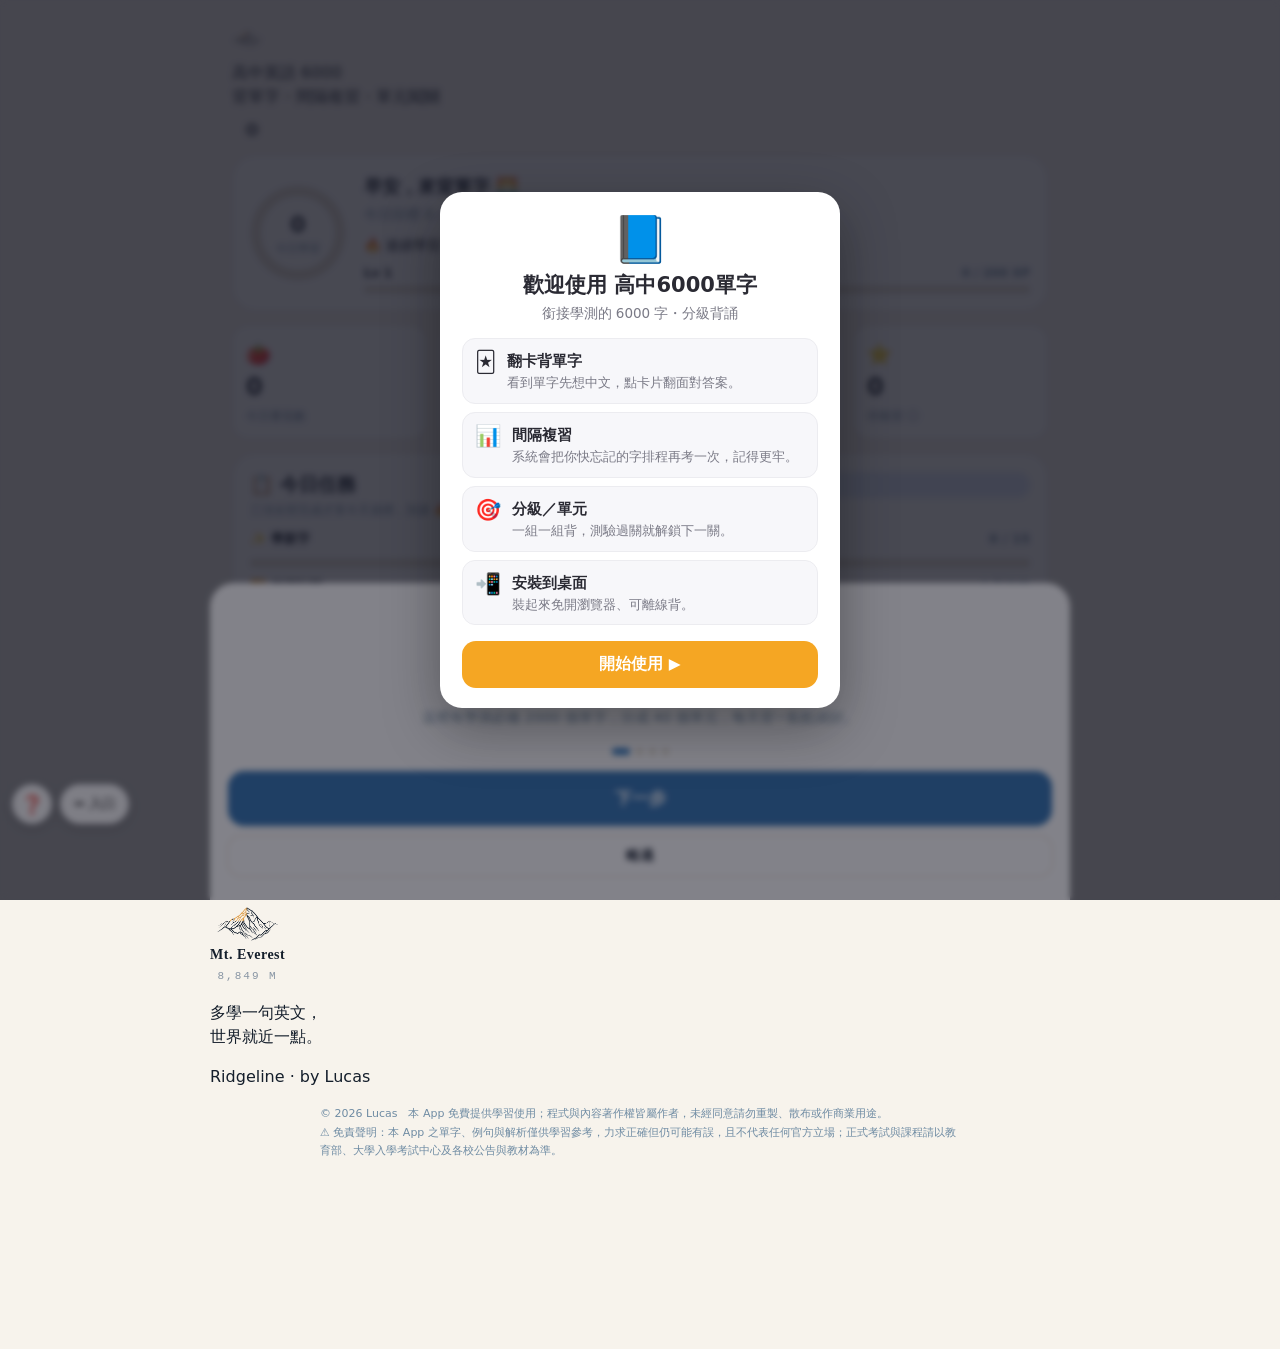
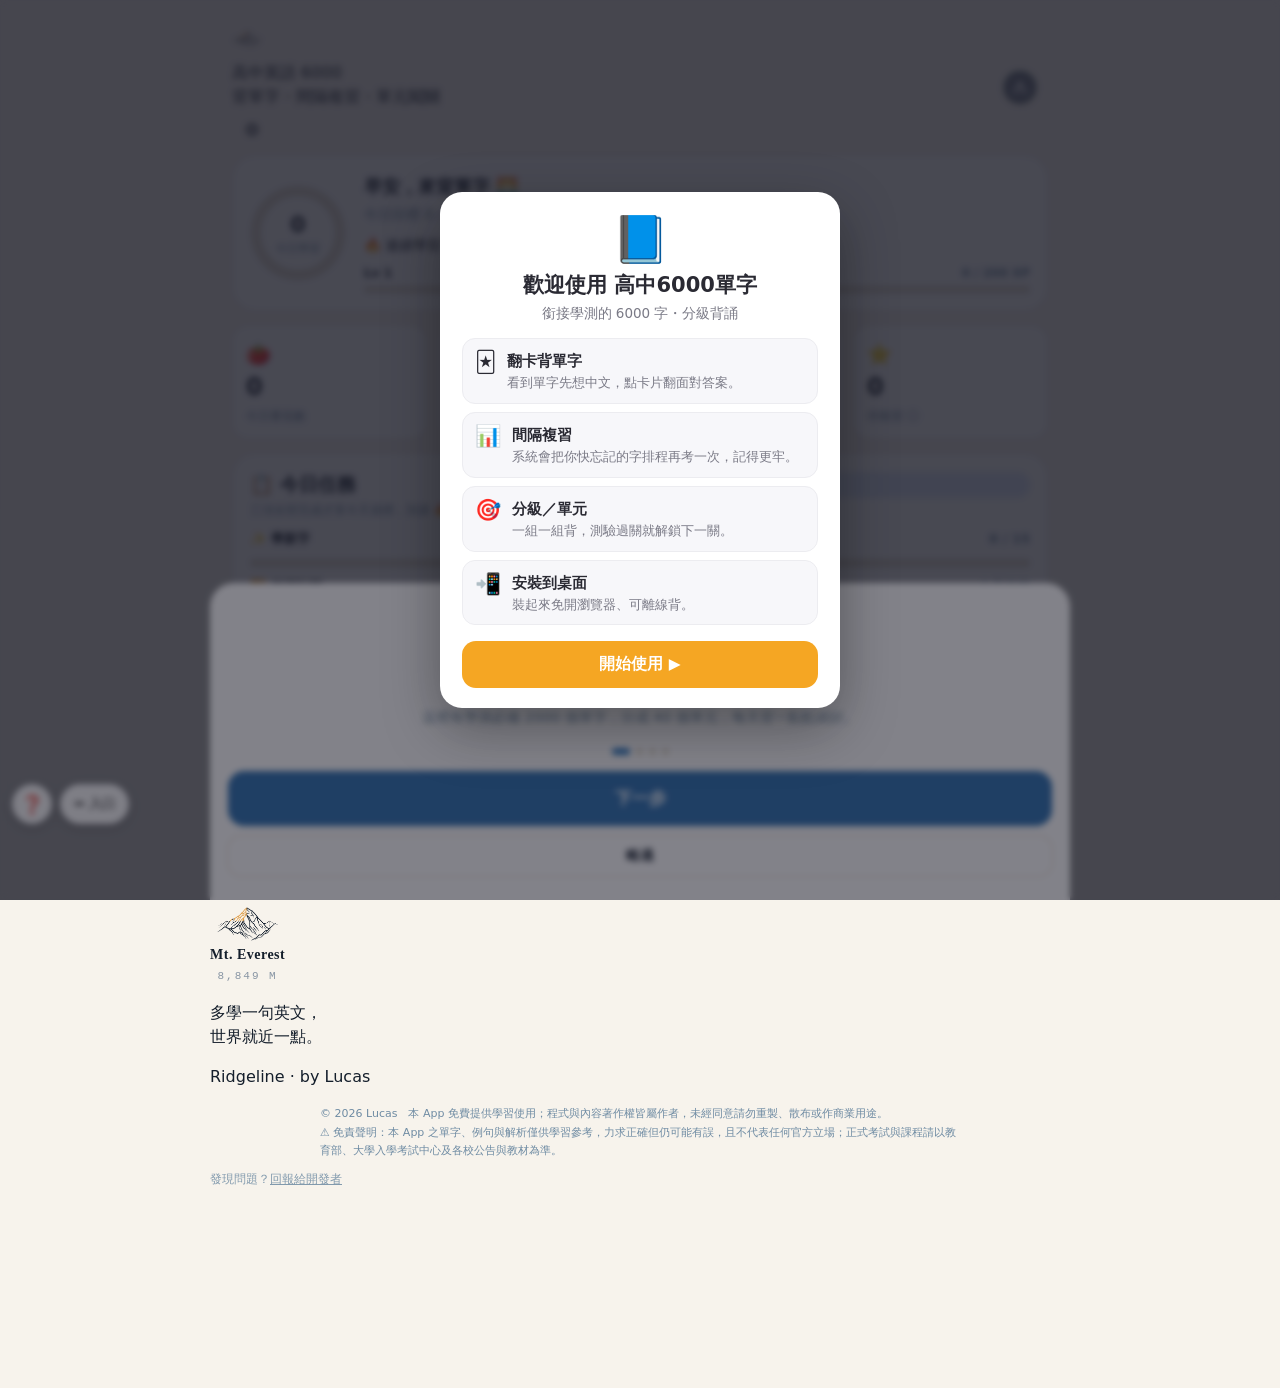
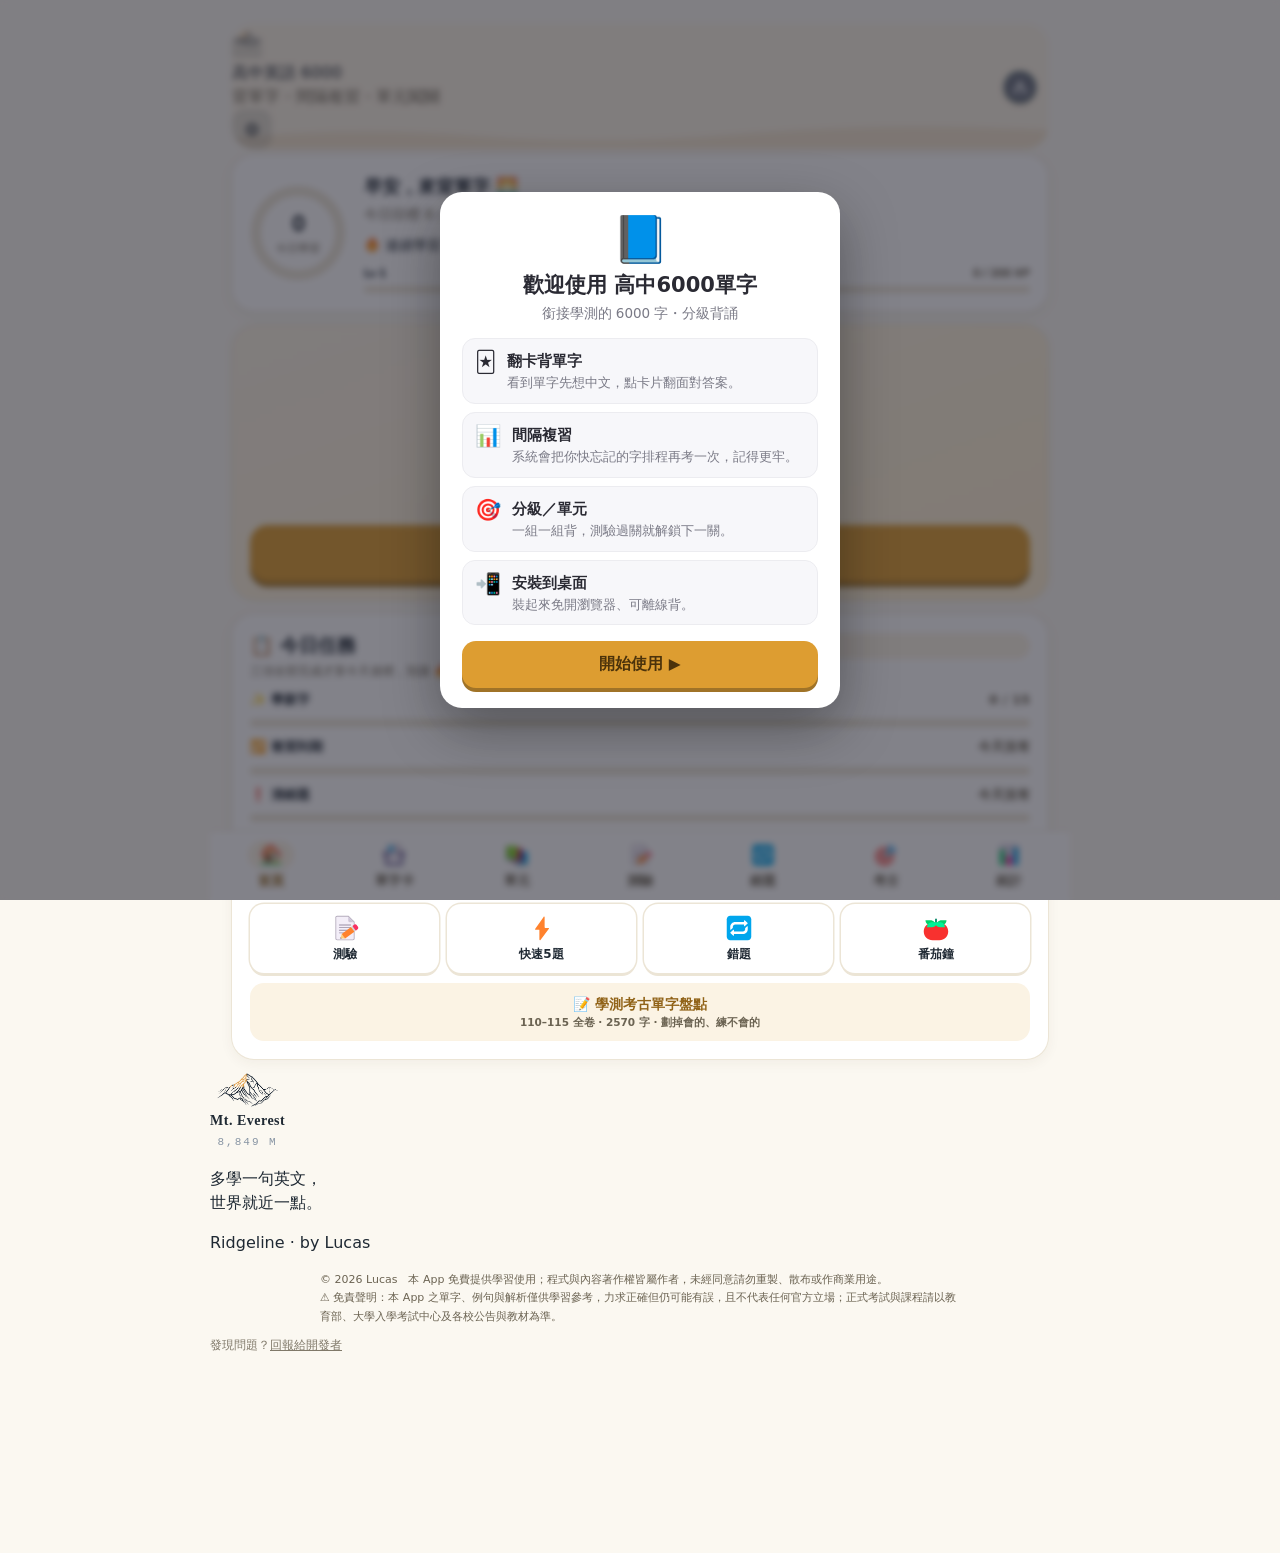
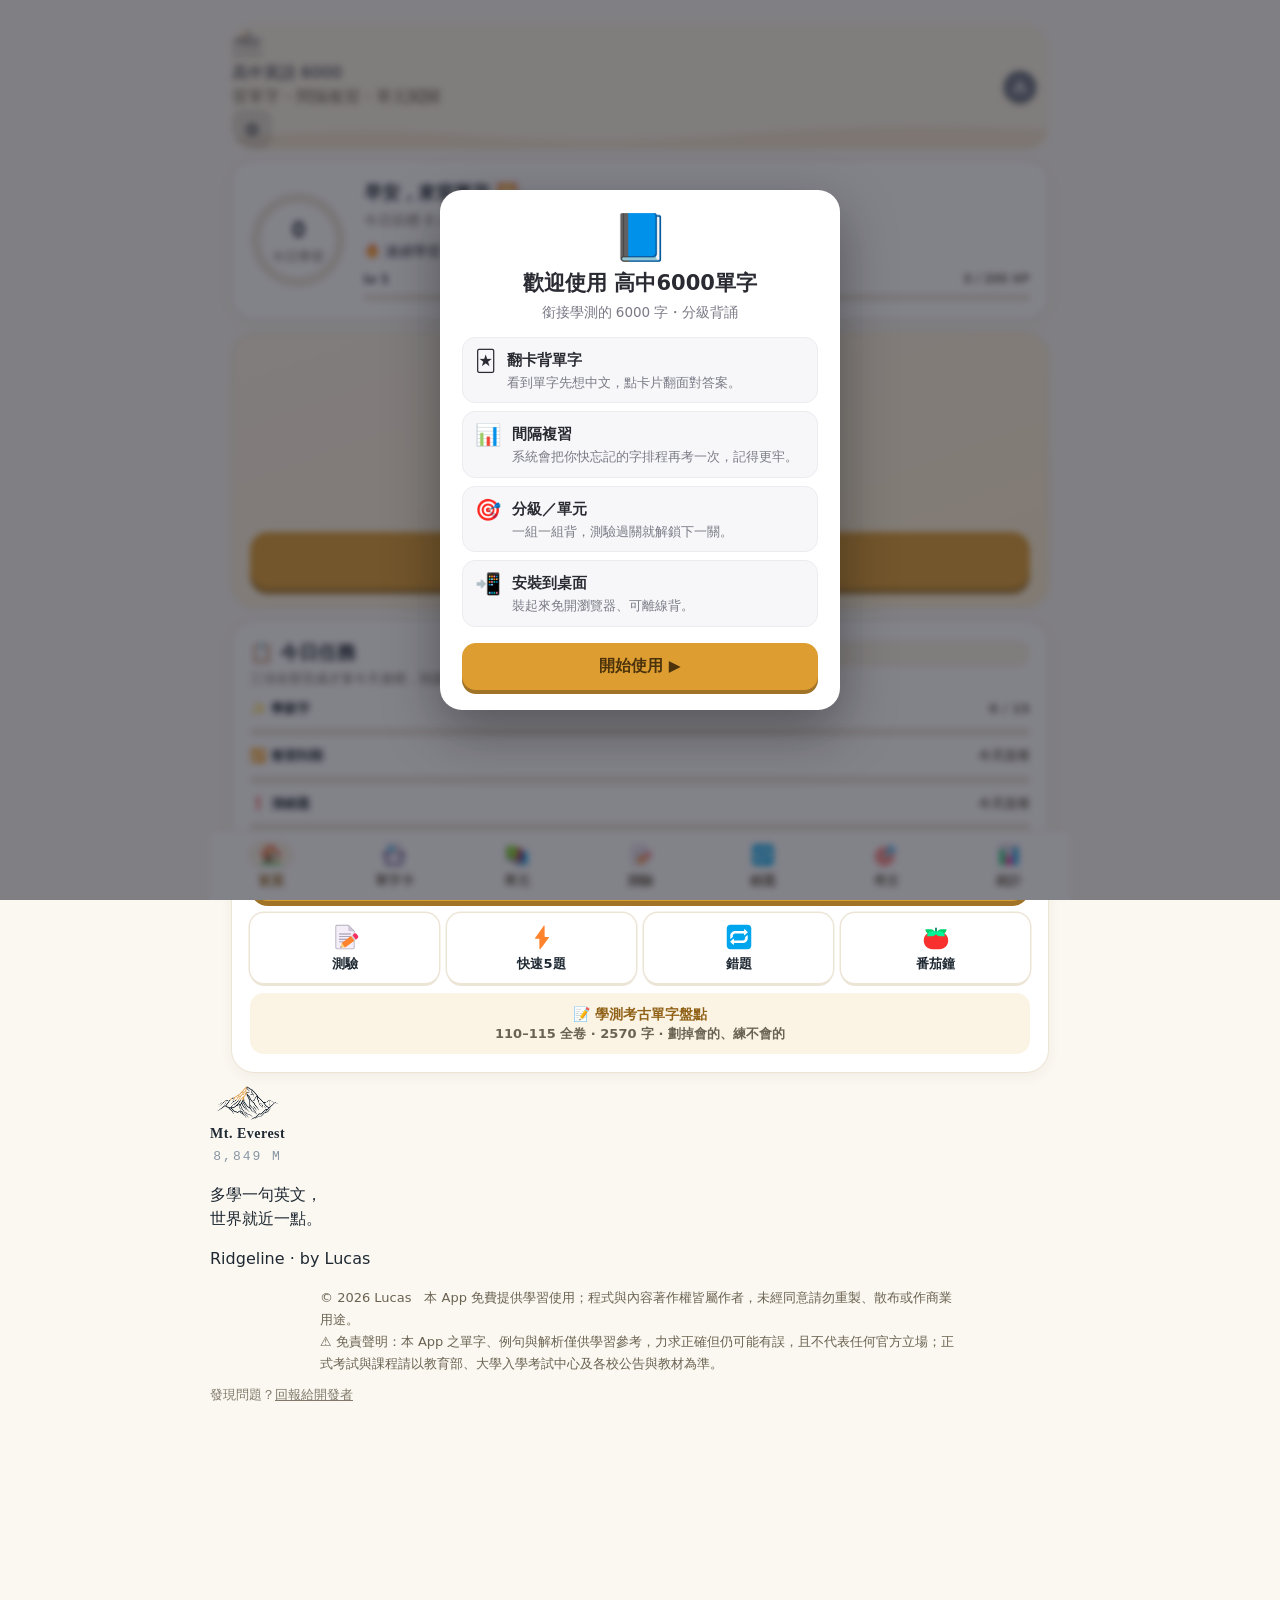
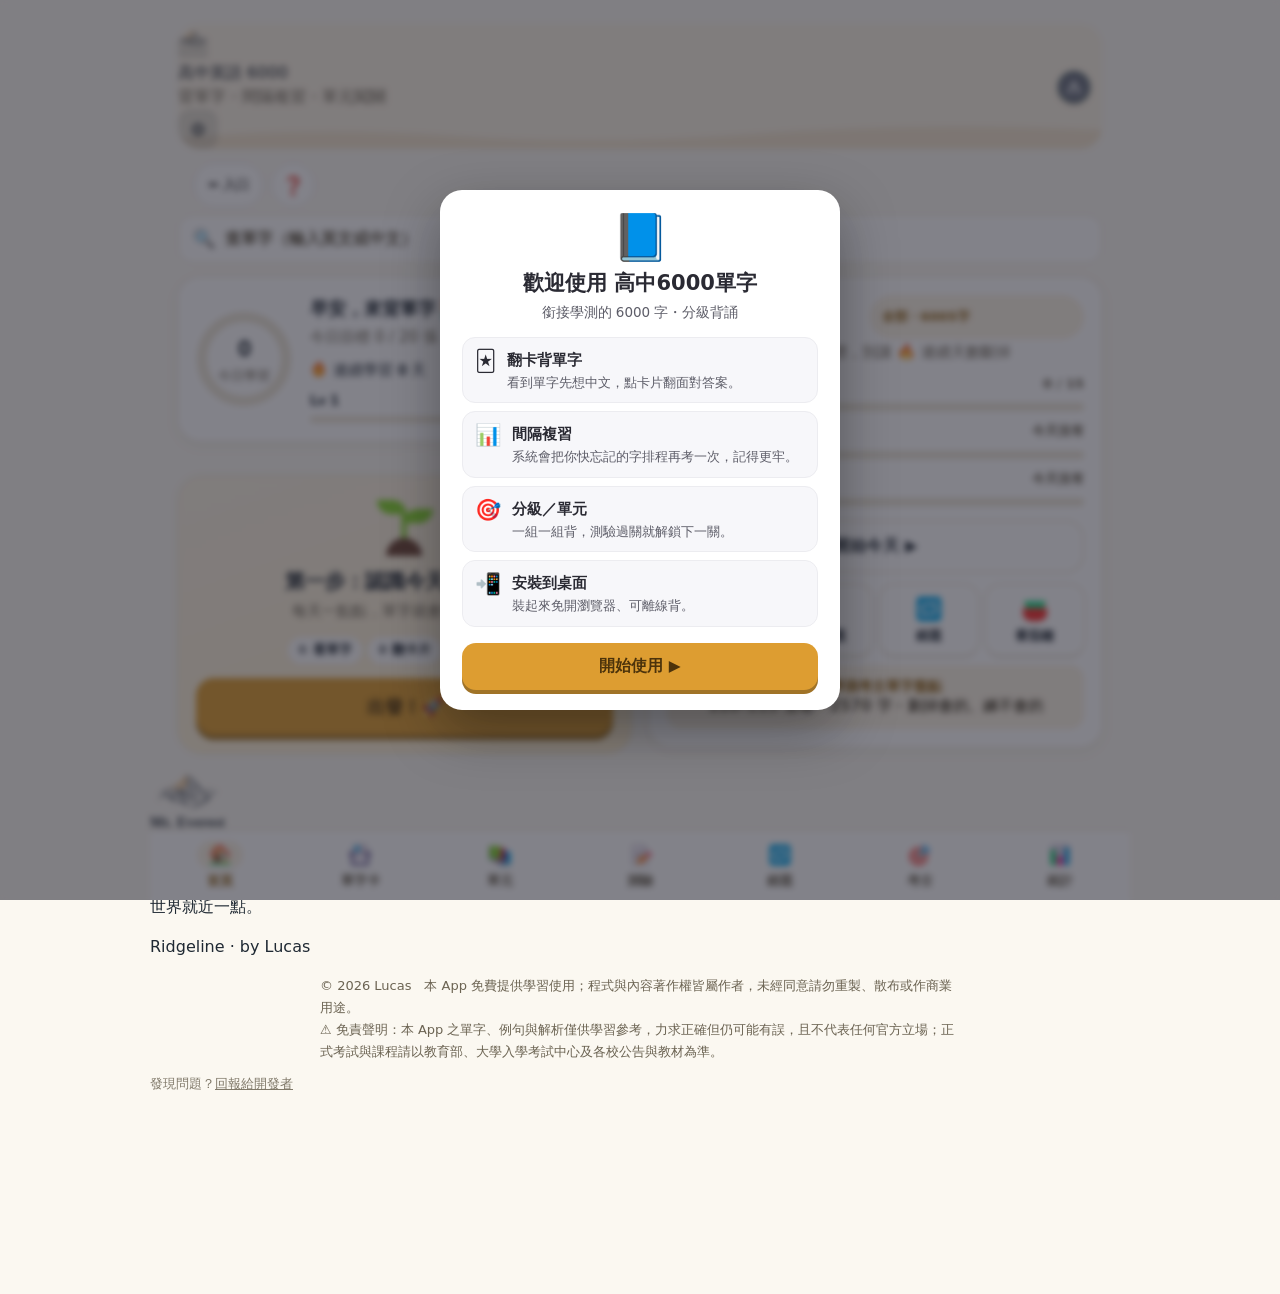
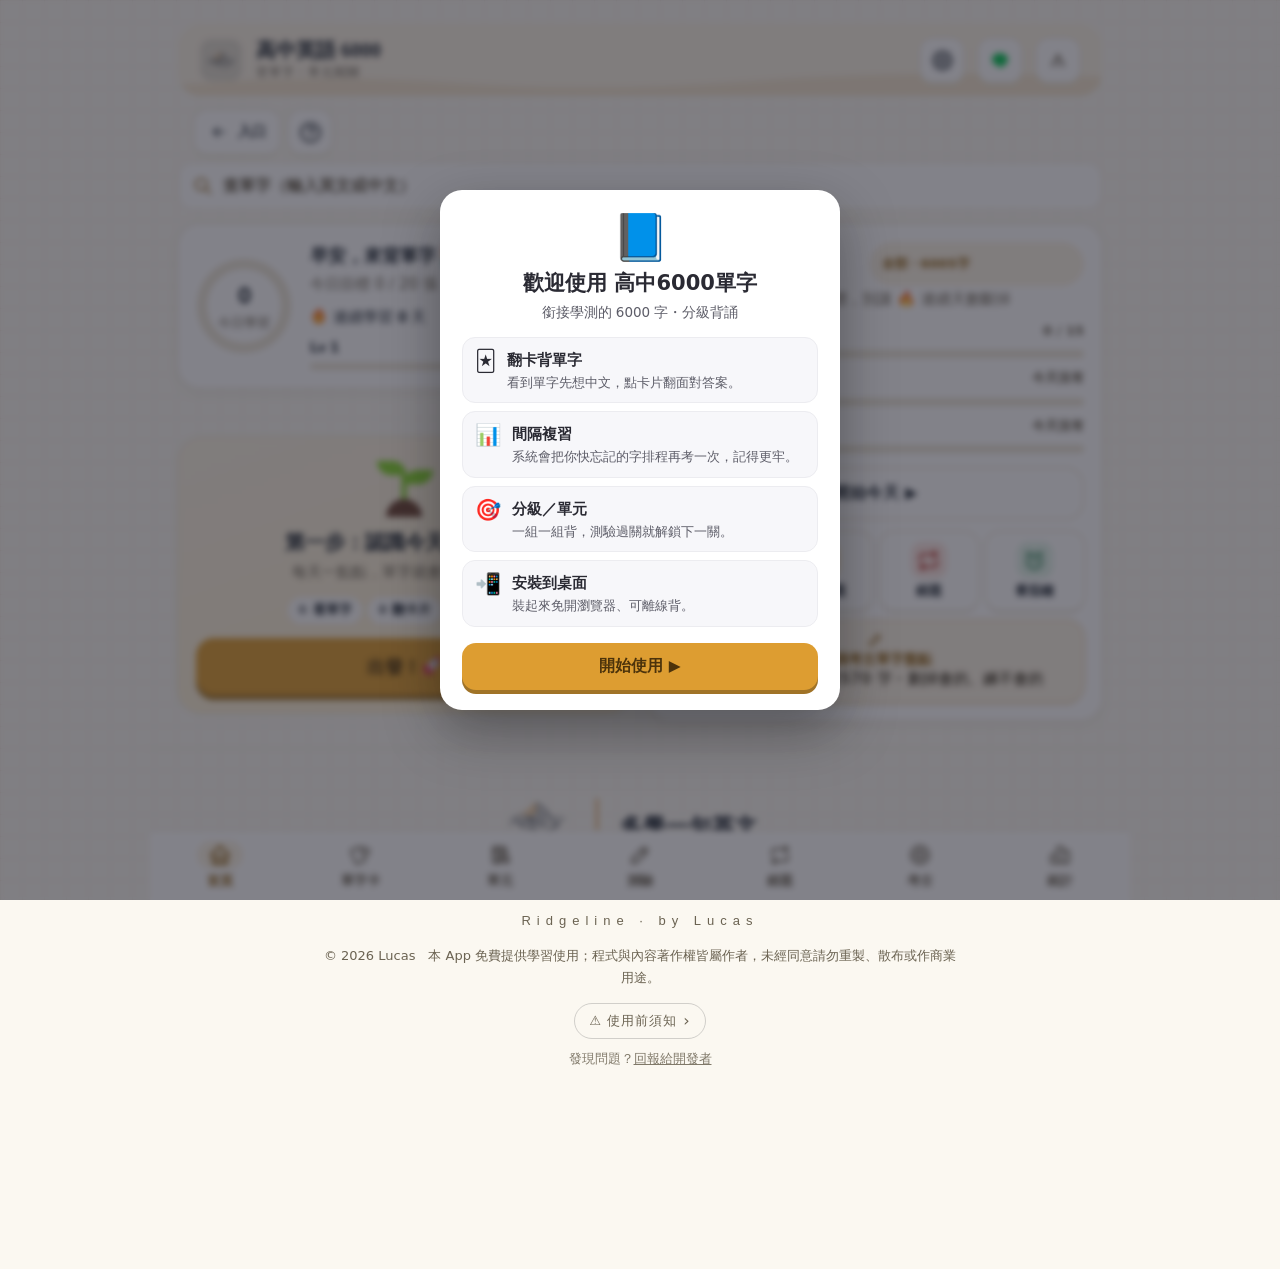
